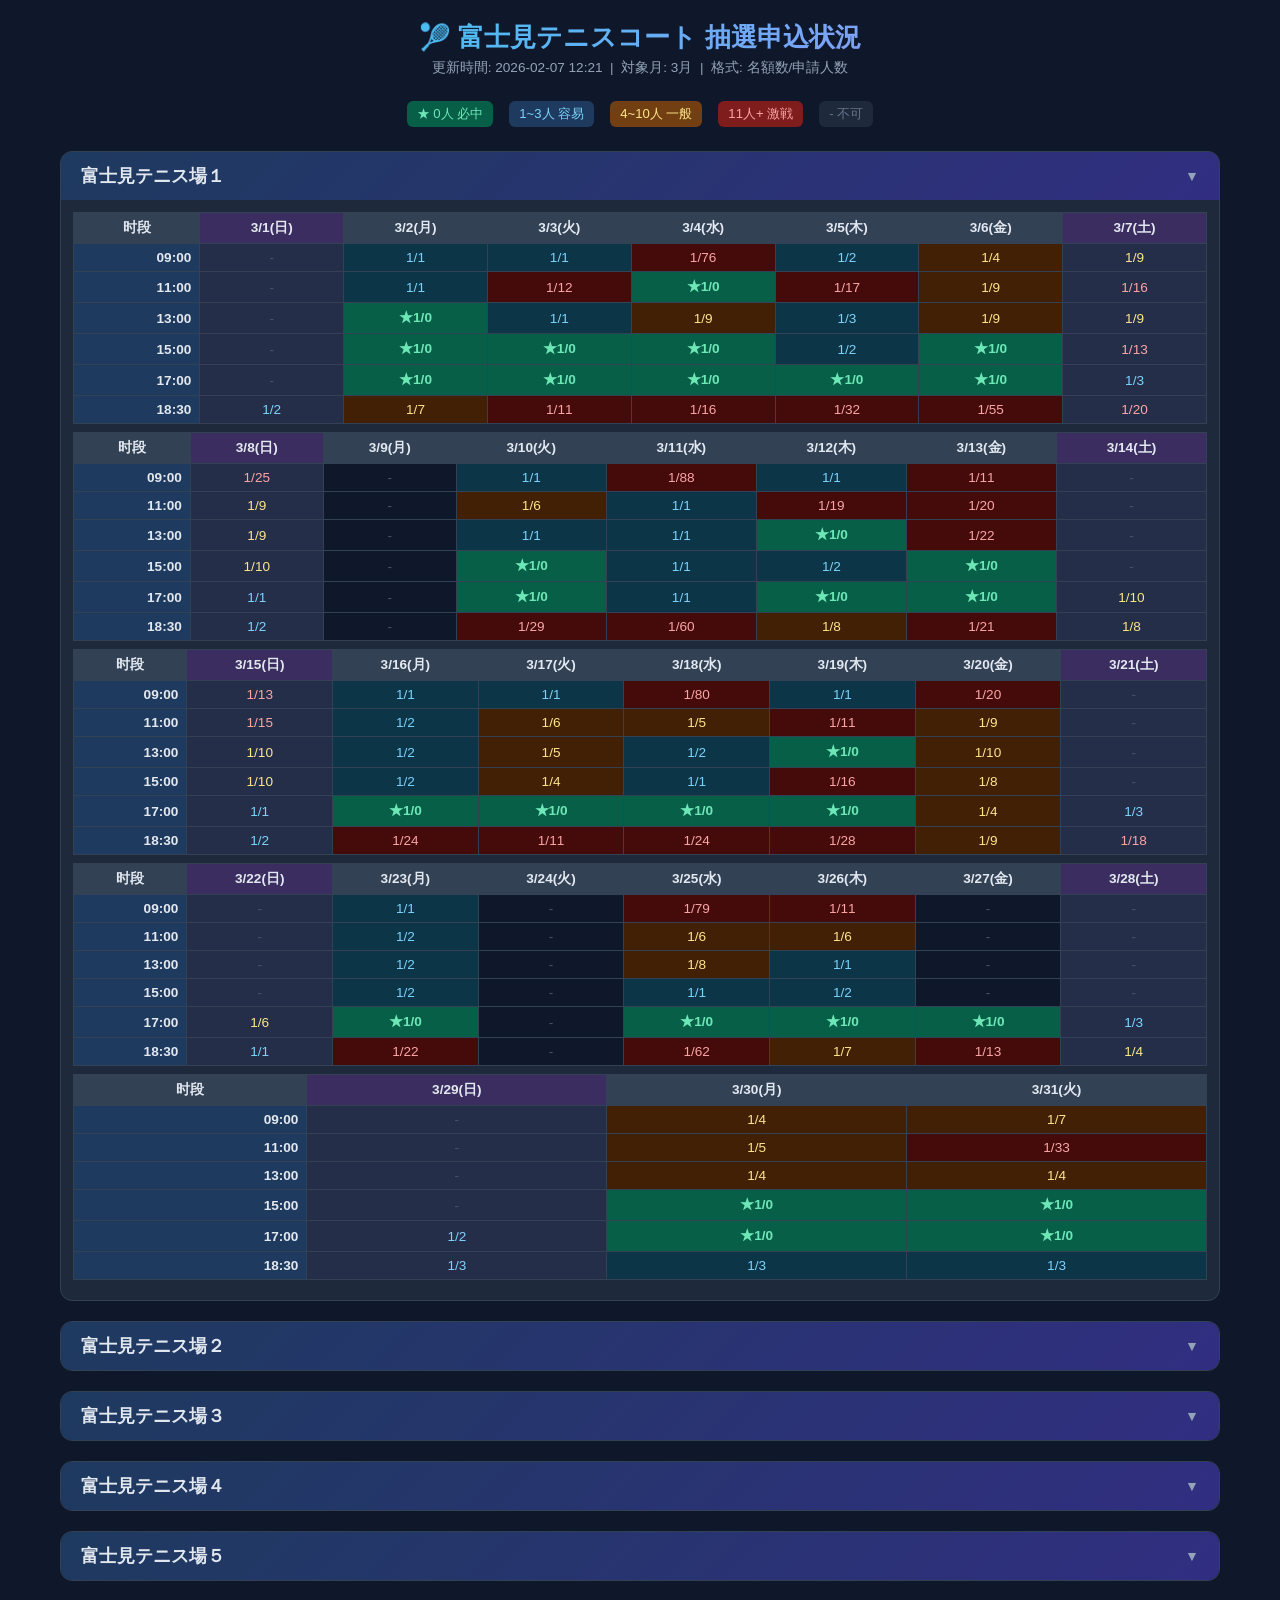
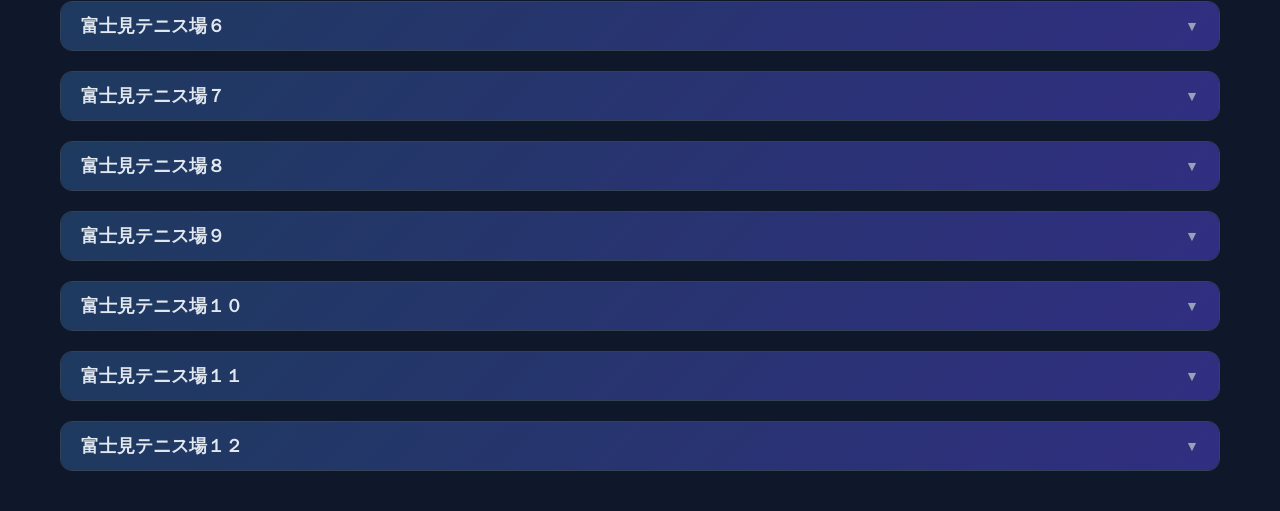
==== docs/index.html @ 672f0df2 "富士見テニスコート 抽選申込状況 - 自動更新ページ - 川崎市ふれあいネットから抽選データを取得 - HTML レポート生成 (docs/index.html) - GitHub Actions で" ====
<!DOCTYPE html>
<html lang="zh-CN">
<head>
<meta charset="UTF-8">
<meta name="viewport" content="width=device-width, initial-scale=1.0">
<title>富士見テニスコート 抽選状況</title>
<style>
  * { margin: 0; padding: 0; box-sizing: border-box; }
  body {
    font-family: -apple-system, BlinkMacSystemFont, "Segoe UI", Roboto, sans-serif;
    background: #0f172a; color: #e2e8f0; padding: 20px;
    max-width: 1200px; margin: 0 auto;
  }
  h1 {
    text-align: center; font-size: 1.6em; margin-bottom: 4px;
    background: linear-gradient(135deg, #22d3ee, #a78bfa);
    -webkit-background-clip: text; -webkit-text-fill-color: transparent;
  }
  .subtitle { text-align: center; color: #94a3b8; font-size: 0.85em; margin-bottom: 24px; }
  .legend {
    display: flex; gap: 16px; justify-content: center; flex-wrap: wrap;
    margin-bottom: 24px; font-size: 0.82em;
  }
  .legend span {
    padding: 4px 10px; border-radius: 6px; display: inline-flex; align-items: center; gap: 4px;
  }
  .legend .hot { background: #065f46; color: #6ee7b7; }
  .legend .easy { background: #1e3a5f; color: #7dd3fc; }
  .legend .medium { background: #713f12; color: #fde68a; }
  .legend .hard { background: #7f1d1d; color: #fca5a5; }
  .legend .unavailable { background: #1e293b; color: #64748b; }

  .facility {
    background: #1e293b; border-radius: 12px; margin-bottom: 20px;
    overflow: hidden; border: 1px solid #334155;
  }
  .facility-header {
    padding: 12px 20px; font-size: 1.1em; font-weight: 600;
    background: linear-gradient(135deg, #1e3a5f, #312e81);
    cursor: pointer; user-select: none;
    display: flex; justify-content: space-between; align-items: center;
  }
  .facility-header:hover { background: linear-gradient(135deg, #1e40af, #4338ca); }
  .facility-header .toggle { font-size: 0.8em; color: #94a3b8; }
  .facility-body { padding: 12px; overflow-x: auto; }
  .facility-body.collapsed { display: none; }

  table {
    width: 100%; border-collapse: collapse; font-size: 0.85em;
    margin-bottom: 8px;
  }
  th, td {
    padding: 6px 8px; text-align: center; white-space: nowrap;
    border: 1px solid #334155;
  }
  th { background: #334155; font-weight: 600; position: sticky; top: 0; }
  th.weekend { background: #3b2d60; }
  td.time { background: #1e3a5f; font-weight: 600; text-align: right; }
  td.hot { background: #065f46; color: #6ee7b7; font-weight: 700; }
  td.easy { background: #0c3547; color: #7dd3fc; }
  td.medium { background: #422006; color: #fde68a; }
  td.hard { background: #450a0a; color: #fca5a5; }
  td.unavailable { background: #0f172a; color: #475569; }
  td.weekend { background-color: rgba(99, 102, 241, 0.08); }

  .week-label {
    font-size: 0.75em; color: #64748b; padding: 8px 0 2px;
    border-bottom: 1px solid #1e293b;
  }

  @media (max-width: 640px) {
    body { padding: 8px; }
    table { font-size: 0.75em; }
    th, td { padding: 4px 3px; }
  }
</style>
</head>
<body>
<h1>&#127934; 富士見テニスコート 抽選申込状況</h1>
<p class="subtitle">更新時間: 2026-02-07 12:21 &nbsp;|&nbsp; 対象月: 3月 &nbsp;|&nbsp; 格式: 名額数/申請人数</p>

<div class="legend">
  <span class="hot">&#9733; 0人 必中</span>
  <span class="easy">1~3人 容易</span>
  <span class="medium">4~10人 一般</span>
  <span class="hard">11人+ 激戦</span>
  <span class="unavailable">- 不可</span>
</div>
<div class="facility">
<div class="facility-header" onclick="this.nextElementSibling.classList.toggle('collapsed')">富士見テニス場１ <span class="toggle">&#9660;</span></div>
<div class="facility-body">
<table>
<tr><th>时段</th><th class="weekend">3/1(日)</th><th>3/2(月)</th><th>3/3(火)</th><th>3/4(水)</th><th>3/5(木)</th><th>3/6(金)</th><th class="weekend">3/7(土)</th></tr>
<tr><td class="time">09:00</td><td class="unavailable weekend">-</td><td class="easy">1/1</td><td class="easy">1/1</td><td class="hard">1/76</td><td class="easy">1/2</td><td class="medium">1/4</td><td class="medium weekend">1/9</td></tr>
<tr><td class="time">11:00</td><td class="unavailable weekend">-</td><td class="easy">1/1</td><td class="hard">1/12</td><td class="hot">&#9733;1/0</td><td class="hard">1/17</td><td class="medium">1/9</td><td class="hard weekend">1/16</td></tr>
<tr><td class="time">13:00</td><td class="unavailable weekend">-</td><td class="hot">&#9733;1/0</td><td class="easy">1/1</td><td class="medium">1/9</td><td class="easy">1/3</td><td class="medium">1/9</td><td class="medium weekend">1/9</td></tr>
<tr><td class="time">15:00</td><td class="unavailable weekend">-</td><td class="hot">&#9733;1/0</td><td class="hot">&#9733;1/0</td><td class="hot">&#9733;1/0</td><td class="easy">1/2</td><td class="hot">&#9733;1/0</td><td class="hard weekend">1/13</td></tr>
<tr><td class="time">17:00</td><td class="unavailable weekend">-</td><td class="hot">&#9733;1/0</td><td class="hot">&#9733;1/0</td><td class="hot">&#9733;1/0</td><td class="hot">&#9733;1/0</td><td class="hot">&#9733;1/0</td><td class="easy weekend">1/3</td></tr>
<tr><td class="time">18:30</td><td class="easy weekend">1/2</td><td class="medium">1/7</td><td class="hard">1/11</td><td class="hard">1/16</td><td class="hard">1/32</td><td class="hard">1/55</td><td class="hard weekend">1/20</td></tr>
</table>
<table>
<tr><th>时段</th><th class="weekend">3/8(日)</th><th>3/9(月)</th><th>3/10(火)</th><th>3/11(水)</th><th>3/12(木)</th><th>3/13(金)</th><th class="weekend">3/14(土)</th></tr>
<tr><td class="time">09:00</td><td class="hard weekend">1/25</td><td class="unavailable">-</td><td class="easy">1/1</td><td class="hard">1/88</td><td class="easy">1/1</td><td class="hard">1/11</td><td class="unavailable weekend">-</td></tr>
<tr><td class="time">11:00</td><td class="medium weekend">1/9</td><td class="unavailable">-</td><td class="medium">1/6</td><td class="easy">1/1</td><td class="hard">1/19</td><td class="hard">1/20</td><td class="unavailable weekend">-</td></tr>
<tr><td class="time">13:00</td><td class="medium weekend">1/9</td><td class="unavailable">-</td><td class="easy">1/1</td><td class="easy">1/1</td><td class="hot">&#9733;1/0</td><td class="hard">1/22</td><td class="unavailable weekend">-</td></tr>
<tr><td class="time">15:00</td><td class="medium weekend">1/10</td><td class="unavailable">-</td><td class="hot">&#9733;1/0</td><td class="easy">1/1</td><td class="easy">1/2</td><td class="hot">&#9733;1/0</td><td class="unavailable weekend">-</td></tr>
<tr><td class="time">17:00</td><td class="easy weekend">1/1</td><td class="unavailable">-</td><td class="hot">&#9733;1/0</td><td class="easy">1/1</td><td class="hot">&#9733;1/0</td><td class="hot">&#9733;1/0</td><td class="medium weekend">1/10</td></tr>
<tr><td class="time">18:30</td><td class="easy weekend">1/2</td><td class="unavailable">-</td><td class="hard">1/29</td><td class="hard">1/60</td><td class="medium">1/8</td><td class="hard">1/21</td><td class="medium weekend">1/8</td></tr>
</table>
<table>
<tr><th>时段</th><th class="weekend">3/15(日)</th><th>3/16(月)</th><th>3/17(火)</th><th>3/18(水)</th><th>3/19(木)</th><th>3/20(金)</th><th class="weekend">3/21(土)</th></tr>
<tr><td class="time">09:00</td><td class="hard weekend">1/13</td><td class="easy">1/1</td><td class="easy">1/1</td><td class="hard">1/80</td><td class="easy">1/1</td><td class="hard">1/20</td><td class="unavailable weekend">-</td></tr>
<tr><td class="time">11:00</td><td class="hard weekend">1/15</td><td class="easy">1/2</td><td class="medium">1/6</td><td class="medium">1/5</td><td class="hard">1/11</td><td class="medium">1/9</td><td class="unavailable weekend">-</td></tr>
<tr><td class="time">13:00</td><td class="medium weekend">1/10</td><td class="easy">1/2</td><td class="medium">1/5</td><td class="easy">1/2</td><td class="hot">&#9733;1/0</td><td class="medium">1/10</td><td class="unavailable weekend">-</td></tr>
<tr><td class="time">15:00</td><td class="medium weekend">1/10</td><td class="easy">1/2</td><td class="medium">1/4</td><td class="easy">1/1</td><td class="hard">1/16</td><td class="medium">1/8</td><td class="unavailable weekend">-</td></tr>
<tr><td class="time">17:00</td><td class="easy weekend">1/1</td><td class="hot">&#9733;1/0</td><td class="hot">&#9733;1/0</td><td class="hot">&#9733;1/0</td><td class="hot">&#9733;1/0</td><td class="medium">1/4</td><td class="easy weekend">1/3</td></tr>
<tr><td class="time">18:30</td><td class="easy weekend">1/2</td><td class="hard">1/24</td><td class="hard">1/11</td><td class="hard">1/24</td><td class="hard">1/28</td><td class="medium">1/9</td><td class="hard weekend">1/18</td></tr>
</table>
<table>
<tr><th>时段</th><th class="weekend">3/22(日)</th><th>3/23(月)</th><th>3/24(火)</th><th>3/25(水)</th><th>3/26(木)</th><th>3/27(金)</th><th class="weekend">3/28(土)</th></tr>
<tr><td class="time">09:00</td><td class="unavailable weekend">-</td><td class="easy">1/1</td><td class="unavailable">-</td><td class="hard">1/79</td><td class="hard">1/11</td><td class="unavailable">-</td><td class="unavailable weekend">-</td></tr>
<tr><td class="time">11:00</td><td class="unavailable weekend">-</td><td class="easy">1/2</td><td class="unavailable">-</td><td class="medium">1/6</td><td class="medium">1/6</td><td class="unavailable">-</td><td class="unavailable weekend">-</td></tr>
<tr><td class="time">13:00</td><td class="unavailable weekend">-</td><td class="easy">1/2</td><td class="unavailable">-</td><td class="medium">1/8</td><td class="easy">1/1</td><td class="unavailable">-</td><td class="unavailable weekend">-</td></tr>
<tr><td class="time">15:00</td><td class="unavailable weekend">-</td><td class="easy">1/2</td><td class="unavailable">-</td><td class="easy">1/1</td><td class="easy">1/2</td><td class="unavailable">-</td><td class="unavailable weekend">-</td></tr>
<tr><td class="time">17:00</td><td class="medium weekend">1/6</td><td class="hot">&#9733;1/0</td><td class="unavailable">-</td><td class="hot">&#9733;1/0</td><td class="hot">&#9733;1/0</td><td class="hot">&#9733;1/0</td><td class="easy weekend">1/3</td></tr>
<tr><td class="time">18:30</td><td class="easy weekend">1/1</td><td class="hard">1/22</td><td class="unavailable">-</td><td class="hard">1/62</td><td class="medium">1/7</td><td class="hard">1/13</td><td class="medium weekend">1/4</td></tr>
</table>
<table>
<tr><th>时段</th><th class="weekend">3/29(日)</th><th>3/30(月)</th><th>3/31(火)</th></tr>
<tr><td class="time">09:00</td><td class="unavailable weekend">-</td><td class="medium">1/4</td><td class="medium">1/7</td></tr>
<tr><td class="time">11:00</td><td class="unavailable weekend">-</td><td class="medium">1/5</td><td class="hard">1/33</td></tr>
<tr><td class="time">13:00</td><td class="unavailable weekend">-</td><td class="medium">1/4</td><td class="medium">1/4</td></tr>
<tr><td class="time">15:00</td><td class="unavailable weekend">-</td><td class="hot">&#9733;1/0</td><td class="hot">&#9733;1/0</td></tr>
<tr><td class="time">17:00</td><td class="easy weekend">1/2</td><td class="hot">&#9733;1/0</td><td class="hot">&#9733;1/0</td></tr>
<tr><td class="time">18:30</td><td class="easy weekend">1/3</td><td class="easy">1/3</td><td class="easy">1/3</td></tr>
</table>
</div></div>
<div class="facility">
<div class="facility-header" onclick="this.nextElementSibling.classList.toggle('collapsed')">富士見テニス場２ <span class="toggle">&#9660;</span></div>
<div class="facility-body">
<table>
<tr><th>时段</th><th class="weekend">3/1(日)</th><th>3/2(月)</th><th>3/3(火)</th><th>3/4(水)</th><th>3/5(木)</th><th>3/6(金)</th><th class="weekend">3/7(土)</th></tr>
<tr><td class="time">09:00</td><td class="unavailable weekend">-</td><td class="medium">1/5</td><td class="medium">1/10</td><td class="medium">1/5</td><td class="medium">1/4</td><td class="easy">1/3</td><td class="medium weekend">1/6</td></tr>
<tr><td class="time">11:00</td><td class="unavailable weekend">-</td><td class="hot">&#9733;1/0</td><td class="easy">1/1</td><td class="hot">&#9733;1/0</td><td class="medium">1/7</td><td class="medium">1/7</td><td class="hard weekend">1/18</td></tr>
<tr><td class="time">13:00</td><td class="unavailable weekend">-</td><td class="hot">&#9733;1/0</td><td class="easy">1/1</td><td class="hot">&#9733;1/0</td><td class="easy">1/1</td><td class="hard">1/13</td><td class="medium weekend">1/9</td></tr>
<tr><td class="time">15:00</td><td class="unavailable weekend">-</td><td class="hot">&#9733;1/0</td><td class="hot">&#9733;1/0</td><td class="hot">&#9733;1/0</td><td class="easy">1/1</td><td class="hot">&#9733;1/0</td><td class="medium weekend">1/9</td></tr>
<tr><td class="time">17:00</td><td class="unavailable weekend">-</td><td class="hot">&#9733;1/0</td><td class="hot">&#9733;1/0</td><td class="hot">&#9733;1/0</td><td class="hot">&#9733;1/0</td><td class="hot">&#9733;1/0</td><td class="easy weekend">1/2</td></tr>
<tr><td class="time">18:30</td><td class="easy weekend">1/3</td><td class="medium">1/4</td><td class="medium">1/6</td><td class="hard">1/12</td><td class="medium">1/5</td><td class="hard">1/24</td><td class="easy weekend">1/2</td></tr>
</table>
<table>
<tr><th>时段</th><th class="weekend">3/8(日)</th><th>3/9(月)</th><th>3/10(火)</th><th>3/11(水)</th><th>3/12(木)</th><th>3/13(金)</th><th class="weekend">3/14(土)</th></tr>
<tr><td class="time">09:00</td><td class="hard weekend">1/19</td><td class="unavailable">-</td><td class="medium">1/10</td><td class="medium">1/5</td><td class="medium">1/5</td><td class="medium">1/10</td><td class="unavailable weekend">-</td></tr>
<tr><td class="time">11:00</td><td class="hard weekend">1/18</td><td class="unavailable">-</td><td class="easy">1/1</td><td class="easy">1/2</td><td class="medium">1/6</td><td class="medium">1/10</td><td class="unavailable weekend">-</td></tr>
<tr><td class="time">13:00</td><td class="medium weekend">1/6</td><td class="unavailable">-</td><td class="easy">1/1</td><td class="hot">&#9733;1/0</td><td class="hot">&#9733;1/0</td><td class="hard">1/21</td><td class="unavailable weekend">-</td></tr>
<tr><td class="time">15:00</td><td class="medium weekend">1/6</td><td class="unavailable">-</td><td class="hot">&#9733;1/0</td><td class="hot">&#9733;1/0</td><td class="hot">&#9733;1/0</td><td class="hot">&#9733;1/0</td><td class="unavailable weekend">-</td></tr>
<tr><td class="time">17:00</td><td class="easy weekend">1/1</td><td class="unavailable">-</td><td class="hot">&#9733;1/0</td><td class="hot">&#9733;1/0</td><td class="hot">&#9733;1/0</td><td class="hot">&#9733;1/0</td><td class="medium weekend">1/8</td></tr>
<tr><td class="time">18:30</td><td class="easy weekend">1/2</td><td class="unavailable">-</td><td class="hard">1/19</td><td class="hard">1/11</td><td class="medium">1/8</td><td class="hard">1/29</td><td class="medium weekend">1/10</td></tr>
</table>
<table>
<tr><th>时段</th><th class="weekend">3/15(日)</th><th>3/16(月)</th><th>3/17(火)</th><th>3/18(水)</th><th>3/19(木)</th><th>3/20(金)</th><th class="weekend">3/21(土)</th></tr>
<tr><td class="time">09:00</td><td class="hard weekend">1/13</td><td class="medium">1/5</td><td class="medium">1/9</td><td class="medium">1/5</td><td class="medium">1/6</td><td class="hard">1/18</td><td class="unavailable weekend">-</td></tr>
<tr><td class="time">11:00</td><td class="hard weekend">1/20</td><td class="easy">1/2</td><td class="medium">1/4</td><td class="hot">&#9733;1/0</td><td class="medium">1/6</td><td class="medium">1/7</td><td class="unavailable weekend">-</td></tr>
<tr><td class="time">13:00</td><td class="hard weekend">1/20</td><td class="easy">1/2</td><td class="easy">1/2</td><td class="hot">&#9733;1/0</td><td class="hot">&#9733;1/0</td><td class="medium">1/8</td><td class="unavailable weekend">-</td></tr>
<tr><td class="time">15:00</td><td class="medium weekend">1/6</td><td class="easy">1/2</td><td class="hot">&#9733;1/0</td><td class="easy">1/1</td><td class="hot">&#9733;1/0</td><td class="medium">1/7</td><td class="unavailable weekend">-</td></tr>
<tr><td class="time">17:00</td><td class="easy weekend">1/1</td><td class="hot">&#9733;1/0</td><td class="hot">&#9733;1/0</td><td class="hot">&#9733;1/0</td><td class="hot">&#9733;1/0</td><td class="easy">1/1</td><td class="easy weekend">1/2</td></tr>
<tr><td class="time">18:30</td><td class="medium weekend">1/4</td><td class="medium">1/4</td><td class="medium">1/4</td><td class="hard">1/11</td><td class="hard">1/18</td><td class="easy">1/1</td><td class="medium weekend">1/5</td></tr>
</table>
<table>
<tr><th>时段</th><th class="weekend">3/22(日)</th><th>3/23(月)</th><th>3/24(火)</th><th>3/25(水)</th><th>3/26(木)</th><th>3/27(金)</th><th class="weekend">3/28(土)</th></tr>
<tr><td class="time">09:00</td><td class="unavailable weekend">-</td><td class="easy">1/1</td><td class="unavailable">-</td><td class="medium">1/5</td><td class="hard">1/13</td><td class="unavailable">-</td><td class="unavailable weekend">-</td></tr>
<tr><td class="time">11:00</td><td class="unavailable weekend">-</td><td class="easy">1/2</td><td class="unavailable">-</td><td class="easy">1/1</td><td class="medium">1/10</td><td class="unavailable">-</td><td class="unavailable weekend">-</td></tr>
<tr><td class="time">13:00</td><td class="unavailable weekend">-</td><td class="easy">1/2</td><td class="unavailable">-</td><td class="hot">&#9733;1/0</td><td class="easy">1/1</td><td class="unavailable">-</td><td class="unavailable weekend">-</td></tr>
<tr><td class="time">15:00</td><td class="unavailable weekend">-</td><td class="easy">1/2</td><td class="unavailable">-</td><td class="hot">&#9733;1/0</td><td class="hot">&#9733;1/0</td><td class="unavailable">-</td><td class="unavailable weekend">-</td></tr>
<tr><td class="time">17:00</td><td class="hot weekend">&#9733;1/0</td><td class="hot">&#9733;1/0</td><td class="unavailable">-</td><td class="hot">&#9733;1/0</td><td class="hot">&#9733;1/0</td><td class="hot">&#9733;1/0</td><td class="easy weekend">1/3</td></tr>
<tr><td class="time">18:30</td><td class="easy weekend">1/1</td><td class="medium">1/4</td><td class="unavailable">-</td><td class="hard">1/15</td><td class="medium">1/8</td><td class="medium">1/9</td><td class="medium weekend">1/5</td></tr>
</table>
<table>
<tr><th>时段</th><th class="weekend">3/29(日)</th><th>3/30(月)</th><th>3/31(火)</th></tr>
<tr><td class="time">09:00</td><td class="unavailable weekend">-</td><td class="medium">1/5</td><td class="medium">1/10</td></tr>
<tr><td class="time">11:00</td><td class="unavailable weekend">-</td><td class="easy">1/2</td><td class="hot">&#9733;1/0</td></tr>
<tr><td class="time">13:00</td><td class="unavailable weekend">-</td><td class="easy">1/2</td><td class="easy">1/3</td></tr>
<tr><td class="time">15:00</td><td class="unavailable weekend">-</td><td class="hot">&#9733;1/0</td><td class="hot">&#9733;1/0</td></tr>
<tr><td class="time">17:00</td><td class="easy weekend">1/1</td><td class="hot">&#9733;1/0</td><td class="hot">&#9733;1/0</td></tr>
<tr><td class="time">18:30</td><td class="easy weekend">1/2</td><td class="medium">1/4</td><td class="easy">1/2</td></tr>
</table>
</div></div>
<div class="facility">
<div class="facility-header" onclick="this.nextElementSibling.classList.toggle('collapsed')">富士見テニス場３ <span class="toggle">&#9660;</span></div>
<div class="facility-body">
<table>
<tr><th>时段</th><th class="weekend">3/1(日)</th><th>3/2(月)</th><th>3/3(火)</th><th>3/4(水)</th><th>3/5(木)</th><th>3/6(金)</th><th class="weekend">3/7(土)</th></tr>
<tr><td class="time">09:00</td><td class="unavailable weekend">-</td><td class="medium">1/4</td><td class="medium">1/5</td><td class="medium">1/4</td><td class="hard">1/15</td><td class="medium">1/5</td><td class="hard weekend">1/36</td></tr>
<tr><td class="time">11:00</td><td class="unavailable weekend">-</td><td class="hot">&#9733;1/0</td><td class="hot">&#9733;1/0</td><td class="easy">1/1</td><td class="hard">1/16</td><td class="easy">1/1</td><td class="hard weekend">1/11</td></tr>
<tr><td class="time">13:00</td><td class="unavailable weekend">-</td><td class="hot">&#9733;1/0</td><td class="hot">&#9733;1/0</td><td class="hot">&#9733;1/0</td><td class="easy">1/3</td><td class="medium">1/5</td><td class="hard weekend">1/13</td></tr>
<tr><td class="time">15:00</td><td class="unavailable weekend">-</td><td class="hot">&#9733;1/0</td><td class="hot">&#9733;1/0</td><td class="hot">&#9733;1/0</td><td class="hot">&#9733;1/0</td><td class="hot">&#9733;1/0</td><td class="hard weekend">1/12</td></tr>
<tr><td class="time">17:00</td><td class="unavailable weekend">-</td><td class="hot">&#9733;1/0</td><td class="hot">&#9733;1/0</td><td class="hot">&#9733;1/0</td><td class="hot">&#9733;1/0</td><td class="hot">&#9733;1/0</td><td class="easy weekend">1/3</td></tr>
<tr><td class="time">18:30</td><td class="easy weekend">1/1</td><td class="hard">1/19</td><td class="hard">1/21</td><td class="hard">1/14</td><td class="hard">1/15</td><td class="easy">1/2</td><td class="easy weekend">1/2</td></tr>
</table>
<table>
<tr><th>时段</th><th class="weekend">3/8(日)</th><th>3/9(月)</th><th>3/10(火)</th><th>3/11(水)</th><th>3/12(木)</th><th>3/13(金)</th><th class="weekend">3/14(土)</th></tr>
<tr><td class="time">09:00</td><td class="medium weekend">1/8</td><td class="unavailable">-</td><td class="easy">1/1</td><td class="medium">1/4</td><td class="hard">1/15</td><td class="medium">1/5</td><td class="unavailable weekend">-</td></tr>
<tr><td class="time">11:00</td><td class="medium weekend">1/8</td><td class="unavailable">-</td><td class="easy">1/1</td><td class="easy">1/1</td><td class="medium">1/4</td><td class="medium">1/4</td><td class="unavailable weekend">-</td></tr>
<tr><td class="time">13:00</td><td class="hard weekend">1/16</td><td class="unavailable">-</td><td class="easy">1/1</td><td class="hot">&#9733;1/0</td><td class="hot">&#9733;1/0</td><td class="medium">1/4</td><td class="unavailable weekend">-</td></tr>
<tr><td class="time">15:00</td><td class="hard weekend">1/14</td><td class="unavailable">-</td><td class="hot">&#9733;1/0</td><td class="hot">&#9733;1/0</td><td class="hot">&#9733;1/0</td><td class="hot">&#9733;1/0</td><td class="unavailable weekend">-</td></tr>
<tr><td class="time">17:00</td><td class="easy weekend">1/1</td><td class="unavailable">-</td><td class="hot">&#9733;1/0</td><td class="hot">&#9733;1/0</td><td class="hot">&#9733;1/0</td><td class="hot">&#9733;1/0</td><td class="hard weekend">1/16</td></tr>
<tr><td class="time">18:30</td><td class="easy weekend">1/3</td><td class="unavailable">-</td><td class="hard">1/18</td><td class="hard">1/38</td><td class="hard">1/15</td><td class="hard">1/22</td><td class="medium weekend">1/6</td></tr>
</table>
<table>
<tr><th>时段</th><th class="weekend">3/15(日)</th><th>3/16(月)</th><th>3/17(火)</th><th>3/18(水)</th><th>3/19(木)</th><th>3/20(金)</th><th class="weekend">3/21(土)</th></tr>
<tr><td class="time">09:00</td><td class="hard weekend">1/15</td><td class="medium">1/4</td><td class="easy">1/1</td><td class="medium">1/4</td><td class="hard">1/20</td><td class="hard">1/22</td><td class="unavailable weekend">-</td></tr>
<tr><td class="time">11:00</td><td class="hard weekend">1/11</td><td class="easy">1/2</td><td class="hot">&#9733;1/0</td><td class="hot">&#9733;1/0</td><td class="hard">1/15</td><td class="medium">1/9</td><td class="unavailable weekend">-</td></tr>
<tr><td class="time">13:00</td><td class="hard weekend">1/14</td><td class="easy">1/2</td><td class="easy">1/1</td><td class="hot">&#9733;1/0</td><td class="easy">1/2</td><td class="hard">1/11</td><td class="unavailable weekend">-</td></tr>
<tr><td class="time">15:00</td><td class="medium weekend">1/9</td><td class="easy">1/2</td><td class="hot">&#9733;1/0</td><td class="hot">&#9733;1/0</td><td class="easy">1/2</td><td class="medium">1/5</td><td class="unavailable weekend">-</td></tr>
<tr><td class="time">17:00</td><td class="easy weekend">1/1</td><td class="hot">&#9733;1/0</td><td class="hot">&#9733;1/0</td><td class="hot">&#9733;1/0</td><td class="hot">&#9733;1/0</td><td class="easy">1/1</td><td class="medium weekend">1/5</td></tr>
<tr><td class="time">18:30</td><td class="easy weekend">1/2</td><td class="medium">1/5</td><td class="hard">1/19</td><td class="hard">1/30</td><td class="hard">1/16</td><td class="medium">1/4</td><td class="medium weekend">1/6</td></tr>
</table>
<table>
<tr><th>时段</th><th class="weekend">3/22(日)</th><th>3/23(月)</th><th>3/24(火)</th><th>3/25(水)</th><th>3/26(木)</th><th>3/27(金)</th><th class="weekend">3/28(土)</th></tr>
<tr><td class="time">09:00</td><td class="unavailable weekend">-</td><td class="medium">1/5</td><td class="unavailable">-</td><td class="medium">1/4</td><td class="hard">1/31</td><td class="unavailable">-</td><td class="unavailable weekend">-</td></tr>
<tr><td class="time">11:00</td><td class="unavailable weekend">-</td><td class="hot">&#9733;1/0</td><td class="unavailable">-</td><td class="hard">1/16</td><td class="hard">1/25</td><td class="unavailable">-</td><td class="unavailable weekend">-</td></tr>
<tr><td class="time">13:00</td><td class="unavailable weekend">-</td><td class="hot">&#9733;1/0</td><td class="unavailable">-</td><td class="hot">&#9733;1/0</td><td class="easy">1/1</td><td class="unavailable">-</td><td class="unavailable weekend">-</td></tr>
<tr><td class="time">15:00</td><td class="unavailable weekend">-</td><td class="hot">&#9733;1/0</td><td class="unavailable">-</td><td class="hot">&#9733;1/0</td><td class="hot">&#9733;1/0</td><td class="unavailable">-</td><td class="unavailable weekend">-</td></tr>
<tr><td class="time">17:00</td><td class="easy weekend">1/1</td><td class="hot">&#9733;1/0</td><td class="unavailable">-</td><td class="hot">&#9733;1/0</td><td class="hot">&#9733;1/0</td><td class="hot">&#9733;1/0</td><td class="easy weekend">1/3</td></tr>
<tr><td class="time">18:30</td><td class="easy weekend">1/2</td><td class="easy">1/1</td><td class="unavailable">-</td><td class="medium">1/10</td><td class="hard">1/13</td><td class="easy">1/3</td><td class="easy weekend">1/2</td></tr>
</table>
<table>
<tr><th>时段</th><th class="weekend">3/29(日)</th><th>3/30(月)</th><th>3/31(火)</th></tr>
<tr><td class="time">09:00</td><td class="unavailable weekend">-</td><td class="medium">1/4</td><td class="easy">1/1</td></tr>
<tr><td class="time">11:00</td><td class="unavailable weekend">-</td><td class="easy">1/2</td><td class="easy">1/1</td></tr>
<tr><td class="time">13:00</td><td class="unavailable weekend">-</td><td class="easy">1/2</td><td class="easy">1/1</td></tr>
<tr><td class="time">15:00</td><td class="unavailable weekend">-</td><td class="hot">&#9733;1/0</td><td class="hot">&#9733;1/0</td></tr>
<tr><td class="time">17:00</td><td class="easy weekend">1/1</td><td class="hot">&#9733;1/0</td><td class="hot">&#9733;1/0</td></tr>
<tr><td class="time">18:30</td><td class="medium weekend">1/4</td><td class="easy">1/3</td><td class="hard">1/15</td></tr>
</table>
</div></div>
<div class="facility">
<div class="facility-header" onclick="this.nextElementSibling.classList.toggle('collapsed')">富士見テニス場４ <span class="toggle">&#9660;</span></div>
<div class="facility-body">
<table>
<tr><th>时段</th><th class="weekend">3/1(日)</th><th>3/2(月)</th><th>3/3(火)</th><th>3/4(水)</th><th>3/5(木)</th><th>3/6(金)</th><th class="weekend">3/7(土)</th></tr>
<tr><td class="time">09:00</td><td class="unavailable weekend">-</td><td class="medium">1/5</td><td class="medium">1/7</td><td class="easy">1/1</td><td class="hard">1/27</td><td class="medium">1/10</td><td class="hard weekend">1/12</td></tr>
<tr><td class="time">11:00</td><td class="unavailable weekend">-</td><td class="hot">&#9733;1/0</td><td class="easy">1/1</td><td class="hot">&#9733;1/0</td><td class="hard">1/16</td><td class="easy">1/3</td><td class="hard weekend">1/20</td></tr>
<tr><td class="time">13:00</td><td class="unavailable weekend">-</td><td class="hot">&#9733;1/0</td><td class="easy">1/1</td><td class="hot">&#9733;1/0</td><td class="easy">1/1</td><td class="easy">1/2</td><td class="hard weekend">1/14</td></tr>
<tr><td class="time">15:00</td><td class="unavailable weekend">-</td><td class="hot">&#9733;1/0</td><td class="hot">&#9733;1/0</td><td class="hot">&#9733;1/0</td><td class="hot">&#9733;1/0</td><td class="hot">&#9733;1/0</td><td class="hard weekend">1/18</td></tr>
<tr><td class="time">17:00</td><td class="unavailable weekend">-</td><td class="hot">&#9733;1/0</td><td class="hot">&#9733;1/0</td><td class="hot">&#9733;1/0</td><td class="hot">&#9733;1/0</td><td class="hot">&#9733;1/0</td><td class="easy weekend">1/2</td></tr>
<tr><td class="time">18:30</td><td class="easy weekend">1/1</td><td class="easy">1/1</td><td class="hard">1/22</td><td class="hard">1/13</td><td class="medium">1/6</td><td class="hard">1/11</td><td class="medium weekend">1/7</td></tr>
</table>
<table>
<tr><th>时段</th><th class="weekend">3/8(日)</th><th>3/9(月)</th><th>3/10(火)</th><th>3/11(水)</th><th>3/12(木)</th><th>3/13(金)</th><th class="weekend">3/14(土)</th></tr>
<tr><td class="time">09:00</td><td class="medium weekend">1/8</td><td class="unavailable">-</td><td class="medium">1/7</td><td class="hard">1/18</td><td class="hard">1/27</td><td class="medium">1/10</td><td class="unavailable weekend">-</td></tr>
<tr><td class="time">11:00</td><td class="medium weekend">1/7</td><td class="unavailable">-</td><td class="easy">1/3</td><td class="easy">1/2</td><td class="medium">1/5</td><td class="easy">1/1</td><td class="unavailable weekend">-</td></tr>
<tr><td class="time">13:00</td><td class="medium weekend">1/9</td><td class="unavailable">-</td><td class="easy">1/3</td><td class="hot">&#9733;1/0</td><td class="hot">&#9733;1/0</td><td class="easy">1/1</td><td class="unavailable weekend">-</td></tr>
<tr><td class="time">15:00</td><td class="medium weekend">1/10</td><td class="unavailable">-</td><td class="hot">&#9733;1/0</td><td class="hot">&#9733;1/0</td><td class="hot">&#9733;1/0</td><td class="hot">&#9733;1/0</td><td class="unavailable weekend">-</td></tr>
<tr><td class="time">17:00</td><td class="easy weekend">1/1</td><td class="unavailable">-</td><td class="hot">&#9733;1/0</td><td class="hot">&#9733;1/0</td><td class="hot">&#9733;1/0</td><td class="hot">&#9733;1/0</td><td class="easy weekend">1/3</td></tr>
<tr><td class="time">18:30</td><td class="easy weekend">1/1</td><td class="unavailable">-</td><td class="medium">1/6</td><td class="hard">1/22</td><td class="medium">1/7</td><td class="hard">1/39</td><td class="medium weekend">1/9</td></tr>
</table>
<table>
<tr><th>时段</th><th class="weekend">3/15(日)</th><th>3/16(月)</th><th>3/17(火)</th><th>3/18(水)</th><th>3/19(木)</th><th>3/20(金)</th><th class="weekend">3/21(土)</th></tr>
<tr><td class="time">09:00</td><td class="hard weekend">1/12</td><td class="hot">&#9733;1/0</td><td class="hard">1/12</td><td class="easy">1/1</td><td class="hard">1/28</td><td class="medium">1/10</td><td class="unavailable weekend">-</td></tr>
<tr><td class="time">11:00</td><td class="hard weekend">1/12</td><td class="easy">1/2</td><td class="easy">1/2</td><td class="hot">&#9733;1/0</td><td class="hard">1/15</td><td class="medium">1/7</td><td class="unavailable weekend">-</td></tr>
<tr><td class="time">13:00</td><td class="hard weekend">1/13</td><td class="easy">1/2</td><td class="easy">1/2</td><td class="hot">&#9733;1/0</td><td class="easy">1/2</td><td class="hard">1/14</td><td class="unavailable weekend">-</td></tr>
<tr><td class="time">15:00</td><td class="hard weekend">1/12</td><td class="easy">1/2</td><td class="hot">&#9733;1/0</td><td class="hot">&#9733;1/0</td><td class="easy">1/2</td><td class="hard">1/13</td><td class="unavailable weekend">-</td></tr>
<tr><td class="time">17:00</td><td class="medium weekend">1/5</td><td class="hot">&#9733;1/0</td><td class="hot">&#9733;1/0</td><td class="hot">&#9733;1/0</td><td class="hot">&#9733;1/0</td><td class="easy">1/1</td><td class="easy weekend">1/3</td></tr>
<tr><td class="time">18:30</td><td class="medium weekend">1/5</td><td class="medium">1/7</td><td class="hard">1/12</td><td class="hard">1/22</td><td class="hard">1/15</td><td class="easy">1/2</td><td class="hard weekend">1/11</td></tr>
</table>
<table>
<tr><th>时段</th><th class="weekend">3/22(日)</th><th>3/23(月)</th><th>3/24(火)</th><th>3/25(水)</th><th>3/26(木)</th><th>3/27(金)</th><th class="weekend">3/28(土)</th></tr>
<tr><td class="time">09:00</td><td class="unavailable weekend">-</td><td class="medium">1/5</td><td class="unavailable">-</td><td class="medium">1/10</td><td class="hard">1/30</td><td class="unavailable">-</td><td class="unavailable weekend">-</td></tr>
<tr><td class="time">11:00</td><td class="unavailable weekend">-</td><td class="hot">&#9733;1/0</td><td class="unavailable">-</td><td class="medium">1/7</td><td class="hard">1/13</td><td class="unavailable">-</td><td class="unavailable weekend">-</td></tr>
<tr><td class="time">13:00</td><td class="unavailable weekend">-</td><td class="hot">&#9733;1/0</td><td class="unavailable">-</td><td class="medium">1/7</td><td class="easy">1/2</td><td class="unavailable">-</td><td class="unavailable weekend">-</td></tr>
<tr><td class="time">15:00</td><td class="unavailable weekend">-</td><td class="hot">&#9733;1/0</td><td class="unavailable">-</td><td class="easy">1/1</td><td class="easy">1/1</td><td class="unavailable">-</td><td class="unavailable weekend">-</td></tr>
<tr><td class="time">17:00</td><td class="easy weekend">1/2</td><td class="hot">&#9733;1/0</td><td class="unavailable">-</td><td class="hot">&#9733;1/0</td><td class="hot">&#9733;1/0</td><td class="hot">&#9733;1/0</td><td class="hard weekend">1/18</td></tr>
<tr><td class="time">18:30</td><td class="easy weekend">1/1</td><td class="easy">1/1</td><td class="unavailable">-</td><td class="hard">1/16</td><td class="hard">1/18</td><td class="hard">1/14</td><td class="hard weekend">1/12</td></tr>
</table>
<table>
<tr><th>时段</th><th class="weekend">3/29(日)</th><th>3/30(月)</th><th>3/31(火)</th></tr>
<tr><td class="time">09:00</td><td class="unavailable weekend">-</td><td class="hot">&#9733;1/0</td><td class="hard">1/13</td></tr>
<tr><td class="time">11:00</td><td class="unavailable weekend">-</td><td class="hard">1/11</td><td class="easy">1/3</td></tr>
<tr><td class="time">13:00</td><td class="unavailable weekend">-</td><td class="easy">1/1</td><td class="easy">1/2</td></tr>
<tr><td class="time">15:00</td><td class="unavailable weekend">-</td><td class="hot">&#9733;1/0</td><td class="hot">&#9733;1/0</td></tr>
<tr><td class="time">17:00</td><td class="medium weekend">1/8</td><td class="hot">&#9733;1/0</td><td class="hot">&#9733;1/0</td></tr>
<tr><td class="time">18:30</td><td class="medium weekend">1/5</td><td class="easy">1/1</td><td class="hard">1/22</td></tr>
</table>
</div></div>
<div class="facility">
<div class="facility-header" onclick="this.nextElementSibling.classList.toggle('collapsed')">富士見テニス場５ <span class="toggle">&#9660;</span></div>
<div class="facility-body">
<table>
<tr><th>时段</th><th class="weekend">3/1(日)</th><th>3/2(月)</th><th>3/3(火)</th><th>3/4(水)</th><th>3/5(木)</th><th>3/6(金)</th><th class="weekend">3/7(土)</th></tr>
<tr><td class="time">09:00</td><td class="unavailable weekend">-</td><td class="hard">1/52</td><td class="easy">1/2</td><td class="hard">1/12</td><td class="easy">1/2</td><td class="hard">1/27</td><td class="medium weekend">1/6</td></tr>
<tr><td class="time">11:00</td><td class="unavailable weekend">-</td><td class="medium">1/6</td><td class="medium">1/4</td><td class="medium">1/5</td><td class="hard">1/12</td><td class="medium">1/6</td><td class="hard weekend">1/17</td></tr>
<tr><td class="time">13:00</td><td class="unavailable weekend">-</td><td class="hot">&#9733;1/0</td><td class="medium">1/6</td><td class="hot">&#9733;1/0</td><td class="easy">1/3</td><td class="medium">1/6</td><td class="hard weekend">1/31</td></tr>
<tr><td class="time">15:00</td><td class="unavailable weekend">-</td><td class="hot">&#9733;1/0</td><td class="hot">&#9733;1/0</td><td class="hot">&#9733;1/0</td><td class="hot">&#9733;1/0</td><td class="hot">&#9733;1/0</td><td class="hard weekend">1/40</td></tr>
<tr><td class="time">17:00</td><td class="unavailable weekend">-</td><td class="hot">&#9733;1/0</td><td class="hot">&#9733;1/0</td><td class="hot">&#9733;1/0</td><td class="hot">&#9733;1/0</td><td class="hot">&#9733;1/0</td><td class="easy weekend">1/2</td></tr>
<tr><td class="time">18:30</td><td class="easy weekend">1/1</td><td class="easy">1/1</td><td class="hard">1/18</td><td class="medium">1/7</td><td class="hard">1/18</td><td class="hard">1/13</td><td class="hard weekend">1/40</td></tr>
</table>
<table>
<tr><th>时段</th><th class="weekend">3/8(日)</th><th>3/9(月)</th><th>3/10(火)</th><th>3/11(水)</th><th>3/12(木)</th><th>3/13(金)</th><th class="weekend">3/14(土)</th></tr>
<tr><td class="time">09:00</td><td class="hard weekend">1/15</td><td class="unavailable">-</td><td class="easy">1/2</td><td class="hard">1/14</td><td class="hard">1/28</td><td class="hard">1/27</td><td class="unavailable weekend">-</td></tr>
<tr><td class="time">11:00</td><td class="hard weekend">1/19</td><td class="unavailable">-</td><td class="medium">1/5</td><td class="medium">1/5</td><td class="hard">1/11</td><td class="easy">1/1</td><td class="unavailable weekend">-</td></tr>
<tr><td class="time">13:00</td><td class="medium weekend">1/5</td><td class="unavailable">-</td><td class="medium">1/5</td><td class="easy">1/2</td><td class="easy">1/1</td><td class="easy">1/3</td><td class="unavailable weekend">-</td></tr>
<tr><td class="time">15:00</td><td class="medium weekend">1/7</td><td class="unavailable">-</td><td class="hot">&#9733;1/0</td><td class="hot">&#9733;1/0</td><td class="hot">&#9733;1/0</td><td class="easy">1/1</td><td class="unavailable weekend">-</td></tr>
<tr><td class="time">17:00</td><td class="easy weekend">1/1</td><td class="unavailable">-</td><td class="hot">&#9733;1/0</td><td class="hot">&#9733;1/0</td><td class="hot">&#9733;1/0</td><td class="hot">&#9733;1/0</td><td class="medium weekend">1/7</td></tr>
<tr><td class="time">18:30</td><td class="easy weekend">1/1</td><td class="unavailable">-</td><td class="easy">1/1</td><td class="hard">1/19</td><td class="easy">1/3</td><td class="hard">1/15</td><td class="medium weekend">1/8</td></tr>
</table>
<table>
<tr><th>时段</th><th class="weekend">3/15(日)</th><th>3/16(月)</th><th>3/17(火)</th><th>3/18(水)</th><th>3/19(木)</th><th>3/20(金)</th><th class="weekend">3/21(土)</th></tr>
<tr><td class="time">09:00</td><td class="hard weekend">1/30</td><td class="hard">1/48</td><td class="easy">1/2</td><td class="hard">1/12</td><td class="medium">1/5</td><td class="medium">1/8</td><td class="unavailable weekend">-</td></tr>
<tr><td class="time">11:00</td><td class="hard weekend">1/13</td><td class="medium">1/5</td><td class="easy">1/2</td><td class="easy">1/3</td><td class="medium">1/6</td><td class="medium">1/7</td><td class="unavailable weekend">-</td></tr>
<tr><td class="time">13:00</td><td class="hard weekend">1/12</td><td class="easy">1/2</td><td class="medium">1/4</td><td class="easy">1/3</td><td class="easy">1/1</td><td class="hard">1/16</td><td class="unavailable weekend">-</td></tr>
<tr><td class="time">15:00</td><td class="medium weekend">1/6</td><td class="easy">1/2</td><td class="hot">&#9733;1/0</td><td class="hot">&#9733;1/0</td><td class="hot">&#9733;1/0</td><td class="medium">1/7</td><td class="unavailable weekend">-</td></tr>
<tr><td class="time">17:00</td><td class="easy weekend">1/1</td><td class="hot">&#9733;1/0</td><td class="hot">&#9733;1/0</td><td class="hot">&#9733;1/0</td><td class="hot">&#9733;1/0</td><td class="easy">1/1</td><td class="medium weekend">1/4</td></tr>
<tr><td class="time">18:30</td><td class="easy weekend">1/2</td><td class="hard">1/13</td><td class="hard">1/13</td><td class="easy">1/1</td><td class="hard">1/13</td><td class="easy">1/1</td><td class="medium weekend">1/5</td></tr>
</table>
<table>
<tr><th>时段</th><th class="weekend">3/22(日)</th><th>3/23(月)</th><th>3/24(火)</th><th>3/25(水)</th><th>3/26(木)</th><th>3/27(金)</th><th class="weekend">3/28(土)</th></tr>
<tr><td class="time">09:00</td><td class="unavailable weekend">-</td><td class="hard">1/44</td><td class="unavailable">-</td><td class="hard">1/12</td><td class="hard">1/15</td><td class="unavailable">-</td><td class="unavailable weekend">-</td></tr>
<tr><td class="time">11:00</td><td class="unavailable weekend">-</td><td class="easy">1/2</td><td class="unavailable">-</td><td class="medium">1/8</td><td class="hard">1/11</td><td class="unavailable">-</td><td class="unavailable weekend">-</td></tr>
<tr><td class="time">13:00</td><td class="unavailable weekend">-</td><td class="hot">&#9733;1/0</td><td class="unavailable">-</td><td class="medium">1/7</td><td class="easy">1/1</td><td class="unavailable">-</td><td class="unavailable weekend">-</td></tr>
<tr><td class="time">15:00</td><td class="unavailable weekend">-</td><td class="hot">&#9733;1/0</td><td class="unavailable">-</td><td class="easy">1/1</td><td class="easy">1/1</td><td class="unavailable">-</td><td class="unavailable weekend">-</td></tr>
<tr><td class="time">17:00</td><td class="easy weekend">1/1</td><td class="hot">&#9733;1/0</td><td class="unavailable">-</td><td class="hot">&#9733;1/0</td><td class="hot">&#9733;1/0</td><td class="hot">&#9733;1/0</td><td class="medium weekend">1/4</td></tr>
<tr><td class="time">18:30</td><td class="easy weekend">1/2</td><td class="easy">1/1</td><td class="unavailable">-</td><td class="hard">1/13</td><td class="hard">1/24</td><td class="hard">1/16</td><td class="medium weekend">1/9</td></tr>
</table>
<table>
<tr><th>时段</th><th class="weekend">3/29(日)</th><th>3/30(月)</th><th>3/31(火)</th></tr>
<tr><td class="time">09:00</td><td class="unavailable weekend">-</td><td class="hard">1/44</td><td class="hard">1/27</td></tr>
<tr><td class="time">11:00</td><td class="unavailable weekend">-</td><td class="medium">1/10</td><td class="easy">1/2</td></tr>
<tr><td class="time">13:00</td><td class="unavailable weekend">-</td><td class="easy">1/1</td><td class="medium">1/4</td></tr>
<tr><td class="time">15:00</td><td class="unavailable weekend">-</td><td class="hot">&#9733;1/0</td><td class="hot">&#9733;1/0</td></tr>
<tr><td class="time">17:00</td><td class="easy weekend">1/2</td><td class="hot">&#9733;1/0</td><td class="hot">&#9733;1/0</td></tr>
<tr><td class="time">18:30</td><td class="easy weekend">1/3</td><td class="easy">1/1</td><td class="easy">1/1</td></tr>
</table>
</div></div>
<div class="facility">
<div class="facility-header" onclick="this.nextElementSibling.classList.toggle('collapsed')">富士見テニス場６ <span class="toggle">&#9660;</span></div>
<div class="facility-body">
<table>
<tr><th>时段</th><th class="weekend">3/1(日)</th><th>3/2(月)</th><th>3/3(火)</th><th>3/4(水)</th><th>3/5(木)</th><th>3/6(金)</th><th class="weekend">3/7(土)</th></tr>
<tr><td class="time">09:00</td><td class="unavailable weekend">-</td><td class="hard">1/44</td><td class="hard">1/31</td><td class="hard">1/14</td><td class="hard">1/24</td><td class="hard">1/27</td><td class="hard weekend">1/13</td></tr>
<tr><td class="time">11:00</td><td class="unavailable weekend">-</td><td class="medium">1/6</td><td class="hot">&#9733;1/0</td><td class="hard">1/17</td><td class="medium">1/6</td><td class="medium">1/6</td><td class="hard weekend">1/12</td></tr>
<tr><td class="time">13:00</td><td class="unavailable weekend">-</td><td class="hot">&#9733;1/0</td><td class="easy">1/2</td><td class="hard">1/11</td><td class="easy">1/1</td><td class="easy">1/3</td><td class="hard weekend">1/19</td></tr>
<tr><td class="time">15:00</td><td class="unavailable weekend">-</td><td class="hot">&#9733;1/0</td><td class="hot">&#9733;1/0</td><td class="easy">1/1</td><td class="hot">&#9733;1/0</td><td class="easy">1/1</td><td class="hard weekend">1/12</td></tr>
<tr><td class="time">17:00</td><td class="unavailable weekend">-</td><td class="hot">&#9733;1/0</td><td class="hot">&#9733;1/0</td><td class="hot">&#9733;1/0</td><td class="hot">&#9733;1/0</td><td class="hot">&#9733;1/0</td><td class="medium weekend">1/7</td></tr>
<tr><td class="time">18:30</td><td class="easy weekend">1/3</td><td class="medium">1/5</td><td class="medium">1/5</td><td class="hard">1/15</td><td class="hard">1/24</td><td class="medium">1/7</td><td class="hard weekend">1/11</td></tr>
</table>
<table>
<tr><th>时段</th><th class="weekend">3/8(日)</th><th>3/9(月)</th><th>3/10(火)</th><th>3/11(水)</th><th>3/12(木)</th><th>3/13(金)</th><th class="weekend">3/14(土)</th></tr>
<tr><td class="time">09:00</td><td class="hard weekend">1/16</td><td class="unavailable">-</td><td class="hard">1/27</td><td class="hard">1/13</td><td class="hard">1/20</td><td class="hard">1/28</td><td class="unavailable weekend">-</td></tr>
<tr><td class="time">11:00</td><td class="hard weekend">1/11</td><td class="unavailable">-</td><td class="easy">1/1</td><td class="medium">1/6</td><td class="hard">1/14</td><td class="medium">1/7</td><td class="unavailable weekend">-</td></tr>
<tr><td class="time">13:00</td><td class="medium weekend">1/7</td><td class="unavailable">-</td><td class="easy">1/3</td><td class="hot">&#9733;1/0</td><td class="hot">&#9733;1/0</td><td class="easy">1/3</td><td class="unavailable weekend">-</td></tr>
<tr><td class="time">15:00</td><td class="medium weekend">1/4</td><td class="unavailable">-</td><td class="hot">&#9733;1/0</td><td class="easy">1/2</td><td class="hot">&#9733;1/0</td><td class="medium">1/6</td><td class="unavailable weekend">-</td></tr>
<tr><td class="time">17:00</td><td class="easy weekend">1/2</td><td class="unavailable">-</td><td class="hot">&#9733;1/0</td><td class="easy">1/1</td><td class="hot">&#9733;1/0</td><td class="hot">&#9733;1/0</td><td class="medium weekend">1/7</td></tr>
<tr><td class="time">18:30</td><td class="easy weekend">1/2</td><td class="unavailable">-</td><td class="medium">1/5</td><td class="hard">1/14</td><td class="medium">1/4</td><td class="hard">1/42</td><td class="medium weekend">1/7</td></tr>
</table>
<table>
<tr><th>时段</th><th class="weekend">3/15(日)</th><th>3/16(月)</th><th>3/17(火)</th><th>3/18(水)</th><th>3/19(木)</th><th>3/20(金)</th><th class="weekend">3/21(土)</th></tr>
<tr><td class="time">09:00</td><td class="hard weekend">1/15</td><td class="hard">1/44</td><td class="hard">1/28</td><td class="hard">1/13</td><td class="hard">1/24</td><td class="medium">1/7</td><td class="unavailable weekend">-</td></tr>
<tr><td class="time">11:00</td><td class="hard weekend">1/14</td><td class="medium">1/6</td><td class="hot">&#9733;1/0</td><td class="hard">1/17</td><td class="medium">1/7</td><td class="hard">1/17</td><td class="unavailable weekend">-</td></tr>
<tr><td class="time">13:00</td><td class="hard weekend">1/15</td><td class="easy">1/2</td><td class="easy">1/2</td><td class="hard">1/11</td><td class="easy">1/2</td><td class="hard">1/17</td><td class="unavailable weekend">-</td></tr>
<tr><td class="time">15:00</td><td class="medium weekend">1/7</td><td class="easy">1/2</td><td class="hot">&#9733;1/0</td><td class="easy">1/1</td><td class="hot">&#9733;1/0</td><td class="hard">1/16</td><td class="unavailable weekend">-</td></tr>
<tr><td class="time">17:00</td><td class="easy weekend">1/1</td><td class="hot">&#9733;1/0</td><td class="hot">&#9733;1/0</td><td class="hot">&#9733;1/0</td><td class="hot">&#9733;1/0</td><td class="easy">1/2</td><td class="easy weekend">1/2</td></tr>
<tr><td class="time">18:30</td><td class="easy weekend">1/2</td><td class="medium">1/4</td><td class="medium">1/4</td><td class="medium">1/8</td><td class="hard">1/53</td><td class="easy">1/2</td><td class="easy weekend">1/2</td></tr>
</table>
<table>
<tr><th>时段</th><th class="weekend">3/22(日)</th><th>3/23(月)</th><th>3/24(火)</th><th>3/25(水)</th><th>3/26(木)</th><th>3/27(金)</th><th class="weekend">3/28(土)</th></tr>
<tr><td class="time">09:00</td><td class="unavailable weekend">-</td><td class="hard">1/44</td><td class="unavailable">-</td><td class="hard">1/13</td><td class="hard">1/25</td><td class="unavailable">-</td><td class="unavailable weekend">-</td></tr>
<tr><td class="time">11:00</td><td class="unavailable weekend">-</td><td class="medium">1/6</td><td class="unavailable">-</td><td class="hard">1/11</td><td class="hard">1/28</td><td class="unavailable">-</td><td class="unavailable weekend">-</td></tr>
<tr><td class="time">13:00</td><td class="unavailable weekend">-</td><td class="hot">&#9733;1/0</td><td class="unavailable">-</td><td class="easy">1/3</td><td class="easy">1/1</td><td class="unavailable">-</td><td class="unavailable weekend">-</td></tr>
<tr><td class="time">15:00</td><td class="unavailable weekend">-</td><td class="hot">&#9733;1/0</td><td class="unavailable">-</td><td class="easy">1/1</td><td class="hot">&#9733;1/0</td><td class="unavailable">-</td><td class="unavailable weekend">-</td></tr>
<tr><td class="time">17:00</td><td class="hot weekend">&#9733;1/0</td><td class="hot">&#9733;1/0</td><td class="unavailable">-</td><td class="hot">&#9733;1/0</td><td class="hot">&#9733;1/0</td><td class="hot">&#9733;1/0</td><td class="medium weekend">1/6</td></tr>
<tr><td class="time">18:30</td><td class="medium weekend">1/8</td><td class="easy">1/3</td><td class="unavailable">-</td><td class="hard">1/35</td><td class="medium">1/9</td><td class="hard">1/42</td><td class="medium weekend">1/5</td></tr>
</table>
<table>
<tr><th>时段</th><th class="weekend">3/29(日)</th><th>3/30(月)</th><th>3/31(火)</th></tr>
<tr><td class="time">09:00</td><td class="unavailable weekend">-</td><td class="hard">1/44</td><td class="hard">1/28</td></tr>
<tr><td class="time">11:00</td><td class="unavailable weekend">-</td><td class="medium">1/7</td><td class="hot">&#9733;1/0</td></tr>
<tr><td class="time">13:00</td><td class="unavailable weekend">-</td><td class="easy">1/1</td><td class="easy">1/2</td></tr>
<tr><td class="time">15:00</td><td class="unavailable weekend">-</td><td class="hot">&#9733;1/0</td><td class="hot">&#9733;1/0</td></tr>
<tr><td class="time">17:00</td><td class="easy weekend">1/1</td><td class="hot">&#9733;1/0</td><td class="hot">&#9733;1/0</td></tr>
<tr><td class="time">18:30</td><td class="easy weekend">1/3</td><td class="easy">1/3</td><td class="medium">1/7</td></tr>
</table>
</div></div>
<div class="facility">
<div class="facility-header" onclick="this.nextElementSibling.classList.toggle('collapsed')">富士見テニス場７ <span class="toggle">&#9660;</span></div>
<div class="facility-body">
<table>
<tr><th>时段</th><th class="weekend">3/1(日)</th><th>3/2(月)</th><th>3/3(火)</th><th>3/4(水)</th><th>3/5(木)</th><th>3/6(金)</th><th class="weekend">3/7(土)</th></tr>
<tr><td class="time">09:00</td><td class="unavailable weekend">-</td><td class="easy">1/1</td><td class="hard">1/14</td><td class="hard">1/42</td><td class="hard">1/30</td><td class="hard">1/25</td><td class="medium weekend">1/8</td></tr>
<tr><td class="time">11:00</td><td class="unavailable weekend">-</td><td class="medium">1/6</td><td class="hard">1/25</td><td class="hard">1/52</td><td class="hard">1/23</td><td class="hard">1/30</td><td class="hard weekend">1/24</td></tr>
<tr><td class="time">13:00</td><td class="unavailable weekend">-</td><td class="easy">1/1</td><td class="medium">1/5</td><td class="hard">1/27</td><td class="medium">1/8</td><td class="medium">1/4</td><td class="hard weekend">1/26</td></tr>
<tr><td class="time">15:00</td><td class="unavailable weekend">-</td><td class="easy">1/1</td><td class="hot">&#9733;1/0</td><td class="easy">1/1</td><td class="medium">1/5</td><td class="easy">1/1</td><td class="hard weekend">1/13</td></tr>
<tr><td class="time">17:00</td><td class="unavailable weekend">-</td><td class="hot">&#9733;1/0</td><td class="easy">1/1</td><td class="hot">&#9733;1/0</td><td class="hot">&#9733;1/0</td><td class="hot">&#9733;1/0</td><td class="easy weekend">1/3</td></tr>
<tr><td class="time">18:30</td><td class="easy weekend">1/3</td><td class="medium">1/6</td><td class="hard">1/22</td><td class="hard">1/43</td><td class="hard">1/24</td><td class="hard">1/34</td><td class="medium weekend">1/5</td></tr>
</table>
<table>
<tr><th>时段</th><th class="weekend">3/8(日)</th><th>3/9(月)</th><th>3/10(火)</th><th>3/11(水)</th><th>3/12(木)</th><th>3/13(金)</th><th class="weekend">3/14(土)</th></tr>
<tr><td class="time">09:00</td><td class="hard weekend">1/14</td><td class="unavailable">-</td><td class="hard">1/19</td><td class="hard">1/19</td><td class="hard">1/23</td><td class="hard">1/20</td><td class="unavailable weekend">-</td></tr>
<tr><td class="time">11:00</td><td class="hard weekend">1/20</td><td class="unavailable">-</td><td class="hard">1/20</td><td class="hard">1/22</td><td class="hard">1/24</td><td class="hard">1/25</td><td class="unavailable weekend">-</td></tr>
<tr><td class="time">13:00</td><td class="hard weekend">1/19</td><td class="unavailable">-</td><td class="medium">1/8</td><td class="hard">1/17</td><td class="medium">1/6</td><td class="hard">1/13</td><td class="unavailable weekend">-</td></tr>
<tr><td class="time">15:00</td><td class="medium weekend">1/9</td><td class="unavailable">-</td><td class="hot">&#9733;1/0</td><td class="easy">1/2</td><td class="easy">1/1</td><td class="easy">1/2</td><td class="unavailable weekend">-</td></tr>
<tr><td class="time">17:00</td><td class="easy weekend">1/1</td><td class="unavailable">-</td><td class="hot">&#9733;1/0</td><td class="easy">1/1</td><td class="hot">&#9733;1/0</td><td class="hot">&#9733;1/0</td><td class="easy weekend">1/3</td></tr>
<tr><td class="time">18:30</td><td class="easy weekend">1/2</td><td class="unavailable">-</td><td class="medium">1/4</td><td class="hard">1/42</td><td class="hard">1/25</td><td class="hard">1/35</td><td class="medium weekend">1/8</td></tr>
</table>
<table>
<tr><th>时段</th><th class="weekend">3/15(日)</th><th>3/16(月)</th><th>3/17(火)</th><th>3/18(水)</th><th>3/19(木)</th><th>3/20(金)</th><th class="weekend">3/21(土)</th></tr>
<tr><td class="time">09:00</td><td class="hard weekend">1/14</td><td class="easy">1/1</td><td class="hard">1/19</td><td class="hard">1/34</td><td class="hard">1/30</td><td class="hard">1/13</td><td class="unavailable weekend">-</td></tr>
<tr><td class="time">11:00</td><td class="hard weekend">1/21</td><td class="medium">1/6</td><td class="hard">1/20</td><td class="hard">1/17</td><td class="hard">1/29</td><td class="hard">1/17</td><td class="unavailable weekend">-</td></tr>
<tr><td class="time">13:00</td><td class="hard weekend">1/13</td><td class="easy">1/1</td><td class="medium">1/6</td><td class="hard">1/19</td><td class="medium">1/4</td><td class="hard">1/14</td><td class="unavailable weekend">-</td></tr>
<tr><td class="time">15:00</td><td class="hard weekend">1/17</td><td class="easy">1/1</td><td class="easy">1/2</td><td class="easy">1/1</td><td class="medium">1/4</td><td class="hard">1/13</td><td class="unavailable weekend">-</td></tr>
<tr><td class="time">17:00</td><td class="easy weekend">1/1</td><td class="hot">&#9733;1/0</td><td class="hot">&#9733;1/0</td><td class="hot">&#9733;1/0</td><td class="hot">&#9733;1/0</td><td class="easy">1/1</td><td class="medium weekend">1/4</td></tr>
<tr><td class="time">18:30</td><td class="easy weekend">1/3</td><td class="hard">1/27</td><td class="hard">1/24</td><td class="hard">1/35</td><td class="hard">1/27</td><td class="easy">1/2</td><td class="easy weekend">1/3</td></tr>
</table>
<table>
<tr><th>时段</th><th class="weekend">3/22(日)</th><th>3/23(月)</th><th>3/24(火)</th><th>3/25(水)</th><th>3/26(木)</th><th>3/27(金)</th><th class="weekend">3/28(土)</th></tr>
<tr><td class="time">09:00</td><td class="unavailable weekend">-</td><td class="easy">1/1</td><td class="unavailable">-</td><td class="hard">1/23</td><td class="hard">1/33</td><td class="unavailable">-</td><td class="unavailable weekend">-</td></tr>
<tr><td class="time">11:00</td><td class="unavailable weekend">-</td><td class="medium">1/6</td><td class="unavailable">-</td><td class="hard">1/52</td><td class="hard">1/23</td><td class="unavailable">-</td><td class="unavailable weekend">-</td></tr>
<tr><td class="time">13:00</td><td class="unavailable weekend">-</td><td class="easy">1/2</td><td class="unavailable">-</td><td class="hard">1/28</td><td class="easy">1/3</td><td class="unavailable">-</td><td class="unavailable weekend">-</td></tr>
<tr><td class="time">15:00</td><td class="unavailable weekend">-</td><td class="medium">1/5</td><td class="unavailable">-</td><td class="easy">1/1</td><td class="easy">1/2</td><td class="unavailable">-</td><td class="unavailable weekend">-</td></tr>
<tr><td class="time">17:00</td><td class="medium weekend">1/4</td><td class="hot">&#9733;1/0</td><td class="unavailable">-</td><td class="hot">&#9733;1/0</td><td class="hot">&#9733;1/0</td><td class="hot">&#9733;1/0</td><td class="easy weekend">1/2</td></tr>
<tr><td class="time">18:30</td><td class="medium weekend">1/5</td><td class="medium">1/9</td><td class="unavailable">-</td><td class="hard">1/59</td><td class="hard">1/25</td><td class="hard">1/17</td><td class="easy weekend">1/3</td></tr>
</table>
<table>
<tr><th>时段</th><th class="weekend">3/29(日)</th><th>3/30(月)</th><th>3/31(火)</th></tr>
<tr><td class="time">09:00</td><td class="unavailable weekend">-</td><td class="easy">1/1</td><td class="hard">1/32</td></tr>
<tr><td class="time">11:00</td><td class="unavailable weekend">-</td><td class="medium">1/7</td><td class="hard">1/26</td></tr>
<tr><td class="time">13:00</td><td class="unavailable weekend">-</td><td class="easy">1/3</td><td class="medium">1/5</td></tr>
<tr><td class="time">15:00</td><td class="unavailable weekend">-</td><td class="easy">1/1</td><td class="hot">&#9733;1/0</td></tr>
<tr><td class="time">17:00</td><td class="easy weekend">1/3</td><td class="hot">&#9733;1/0</td><td class="hot">&#9733;1/0</td></tr>
<tr><td class="time">18:30</td><td class="easy weekend">1/2</td><td class="hard">1/25</td><td class="medium">1/9</td></tr>
</table>
</div></div>
<div class="facility">
<div class="facility-header" onclick="this.nextElementSibling.classList.toggle('collapsed')">富士見テニス場８ <span class="toggle">&#9660;</span></div>
<div class="facility-body">
<table>
<tr><th>时段</th><th class="weekend">3/1(日)</th><th>3/2(月)</th><th>3/3(火)</th><th>3/4(水)</th><th>3/5(木)</th><th>3/6(金)</th><th class="weekend">3/7(土)</th></tr>
<tr><td class="time">09:00</td><td class="unavailable weekend">-</td><td class="hard">1/14</td><td class="hard">1/46</td><td class="hard">1/41</td><td class="medium">1/6</td><td class="hard">1/68</td><td class="medium weekend">1/9</td></tr>
<tr><td class="time">11:00</td><td class="unavailable weekend">-</td><td class="easy">1/2</td><td class="hard">1/20</td><td class="hard">1/13</td><td class="hard">1/79</td><td class="hard">1/16</td><td class="hard weekend">1/14</td></tr>
<tr><td class="time">13:00</td><td class="unavailable weekend">-</td><td class="easy">1/1</td><td class="hard">1/22</td><td class="hard">1/12</td><td class="hard">1/11</td><td class="medium">1/7</td><td class="hard weekend">1/11</td></tr>
<tr><td class="time">15:00</td><td class="unavailable weekend">-</td><td class="hot">&#9733;1/0</td><td class="medium">1/4</td><td class="easy">1/1</td><td class="easy">1/1</td><td class="easy">1/1</td><td class="hard weekend">1/12</td></tr>
<tr><td class="time">17:00</td><td class="unavailable weekend">-</td><td class="hot">&#9733;1/0</td><td class="hot">&#9733;1/0</td><td class="hot">&#9733;1/0</td><td class="hot">&#9733;1/0</td><td class="hot">&#9733;1/0</td><td class="easy weekend">1/2</td></tr>
<tr><td class="time">18:30</td><td class="medium weekend">1/4</td><td class="hard">1/19</td><td class="medium">1/6</td><td class="hard">1/24</td><td class="hard">1/35</td><td class="hard">1/25</td><td class="easy weekend">1/3</td></tr>
</table>
<table>
<tr><th>时段</th><th class="weekend">3/8(日)</th><th>3/9(月)</th><th>3/10(火)</th><th>3/11(水)</th><th>3/12(木)</th><th>3/13(金)</th><th class="weekend">3/14(土)</th></tr>
<tr><td class="time">09:00</td><td class="hard weekend">1/23</td><td class="unavailable">-</td><td class="hard">1/40</td><td class="hard">1/20</td><td class="hard">1/55</td><td class="hard">1/31</td><td class="unavailable weekend">-</td></tr>
<tr><td class="time">11:00</td><td class="medium weekend">1/8</td><td class="unavailable">-</td><td class="hard">1/20</td><td class="hard">1/15</td><td class="hard">1/79</td><td class="hard">1/16</td><td class="unavailable weekend">-</td></tr>
<tr><td class="time">13:00</td><td class="medium weekend">1/9</td><td class="unavailable">-</td><td class="hard">1/22</td><td class="easy">1/2</td><td class="easy">1/1</td><td class="medium">1/10</td><td class="unavailable weekend">-</td></tr>
<tr><td class="time">15:00</td><td class="medium weekend">1/7</td><td class="unavailable">-</td><td class="easy">1/2</td><td class="easy">1/1</td><td class="easy">1/2</td><td class="easy">1/1</td><td class="unavailable weekend">-</td></tr>
<tr><td class="time">17:00</td><td class="hot weekend">&#9733;1/0</td><td class="unavailable">-</td><td class="hot">&#9733;1/0</td><td class="hot">&#9733;1/0</td><td class="hot">&#9733;1/0</td><td class="hot">&#9733;1/0</td><td class="easy weekend">1/3</td></tr>
<tr><td class="time">18:30</td><td class="easy weekend">1/2</td><td class="unavailable">-</td><td class="medium">1/5</td><td class="hard">1/21</td><td class="hard">1/39</td><td class="hard">1/70</td><td class="hard weekend">1/16</td></tr>
</table>
<table>
<tr><th>时段</th><th class="weekend">3/15(日)</th><th>3/16(月)</th><th>3/17(火)</th><th>3/18(水)</th><th>3/19(木)</th><th>3/20(金)</th><th class="weekend">3/21(土)</th></tr>
<tr><td class="time">09:00</td><td class="hard weekend">1/21</td><td class="hard">1/19</td><td class="hard">1/40</td><td class="hard">1/25</td><td class="easy">1/1</td><td class="hard">1/23</td><td class="unavailable weekend">-</td></tr>
<tr><td class="time">11:00</td><td class="hard weekend">1/17</td><td class="medium">1/4</td><td class="hard">1/21</td><td class="hard">1/16</td><td class="hard">1/31</td><td class="hard">1/14</td><td class="unavailable weekend">-</td></tr>
<tr><td class="time">13:00</td><td class="hard weekend">1/17</td><td class="medium">1/7</td><td class="hard">1/23</td><td class="hard">1/12</td><td class="hard">1/28</td><td class="medium">1/10</td><td class="unavailable weekend">-</td></tr>
<tr><td class="time">15:00</td><td class="medium weekend">1/6</td><td class="hot">&#9733;1/0</td><td class="medium">1/4</td><td class="easy">1/1</td><td class="hot">&#9733;1/0</td><td class="hard">1/12</td><td class="unavailable weekend">-</td></tr>
<tr><td class="time">17:00</td><td class="hard weekend">1/13</td><td class="hot">&#9733;1/0</td><td class="hot">&#9733;1/0</td><td class="hot">&#9733;1/0</td><td class="hot">&#9733;1/0</td><td class="easy">1/2</td><td class="medium weekend">1/4</td></tr>
<tr><td class="time">18:30</td><td class="hard weekend">1/13</td><td class="hard">1/22</td><td class="medium">1/5</td><td class="hard">1/24</td><td class="hard">1/59</td><td class="easy">1/2</td><td class="medium weekend">1/4</td></tr>
</table>
<table>
<tr><th>时段</th><th class="weekend">3/22(日)</th><th>3/23(月)</th><th>3/24(火)</th><th>3/25(水)</th><th>3/26(木)</th><th>3/27(金)</th><th class="weekend">3/28(土)</th></tr>
<tr><td class="time">09:00</td><td class="unavailable weekend">-</td><td class="hard">1/21</td><td class="unavailable">-</td><td class="hard">1/35</td><td class="hard">1/49</td><td class="unavailable">-</td><td class="unavailable weekend">-</td></tr>
<tr><td class="time">11:00</td><td class="unavailable weekend">-</td><td class="medium">1/6</td><td class="unavailable">-</td><td class="hard">1/16</td><td class="hard">1/41</td><td class="unavailable">-</td><td class="unavailable weekend">-</td></tr>
<tr><td class="time">13:00</td><td class="unavailable weekend">-</td><td class="medium">1/8</td><td class="unavailable">-</td><td class="hard">1/17</td><td class="easy">1/2</td><td class="unavailable">-</td><td class="unavailable weekend">-</td></tr>
<tr><td class="time">15:00</td><td class="unavailable weekend">-</td><td class="hot">&#9733;1/0</td><td class="unavailable">-</td><td class="easy">1/1</td><td class="easy">1/2</td><td class="unavailable">-</td><td class="unavailable weekend">-</td></tr>
<tr><td class="time">17:00</td><td class="medium weekend">1/4</td><td class="hot">&#9733;1/0</td><td class="unavailable">-</td><td class="hot">&#9733;1/0</td><td class="hot">&#9733;1/0</td><td class="hot">&#9733;1/0</td><td class="easy weekend">1/2</td></tr>
<tr><td class="time">18:30</td><td class="easy weekend">1/1</td><td class="hard">1/23</td><td class="unavailable">-</td><td class="hard">1/53</td><td class="hard">1/39</td><td class="hard">1/70</td><td class="easy weekend">1/3</td></tr>
</table>
<table>
<tr><th>时段</th><th class="weekend">3/29(日)</th><th>3/30(月)</th><th>3/31(火)</th></tr>
<tr><td class="time">09:00</td><td class="unavailable weekend">-</td><td class="hard">1/22</td><td class="hard">1/37</td></tr>
<tr><td class="time">11:00</td><td class="unavailable weekend">-</td><td class="medium">1/5</td><td class="hard">1/27</td></tr>
<tr><td class="time">13:00</td><td class="unavailable weekend">-</td><td class="hard">1/12</td><td class="hard">1/22</td></tr>
<tr><td class="time">15:00</td><td class="unavailable weekend">-</td><td class="easy">1/1</td><td class="easy">1/3</td></tr>
<tr><td class="time">17:00</td><td class="easy weekend">1/1</td><td class="hot">&#9733;1/0</td><td class="hot">&#9733;1/0</td></tr>
<tr><td class="time">18:30</td><td class="easy weekend">1/3</td><td class="hard">1/19</td><td class="easy">1/2</td></tr>
</table>
</div></div>
<div class="facility">
<div class="facility-header" onclick="this.nextElementSibling.classList.toggle('collapsed')">富士見テニス場９ <span class="toggle">&#9660;</span></div>
<div class="facility-body">
<table>
<tr><th>时段</th><th class="weekend">3/1(日)</th><th>3/2(月)</th><th>3/3(火)</th><th>3/4(水)</th><th>3/5(木)</th><th>3/6(金)</th><th class="weekend">3/7(土)</th></tr>
<tr><td class="time">09:00</td><td class="unavailable weekend">-</td><td class="hard">1/14</td><td class="hard">1/22</td><td class="medium">1/8</td><td class="hard">1/26</td><td class="hard">1/32</td><td class="hard weekend">1/11</td></tr>
<tr><td class="time">11:00</td><td class="unavailable weekend">-</td><td class="medium">1/9</td><td class="hard">1/15</td><td class="easy">1/1</td><td class="hard">1/15</td><td class="medium">1/6</td><td class="hard weekend">1/19</td></tr>
<tr><td class="time">13:00</td><td class="unavailable weekend">-</td><td class="hot">&#9733;1/0</td><td class="hot">&#9733;1/0</td><td class="easy">1/3</td><td class="hot">&#9733;1/0</td><td class="easy">1/1</td><td class="hard weekend">1/11</td></tr>
<tr><td class="time">15:00</td><td class="unavailable weekend">-</td><td class="hot">&#9733;1/0</td><td class="hot">&#9733;1/0</td><td class="hot">&#9733;1/0</td><td class="hot">&#9733;1/0</td><td class="easy">1/2</td><td class="hard weekend">1/17</td></tr>
<tr><td class="time">17:00</td><td class="unavailable weekend">-</td><td class="hot">&#9733;1/0</td><td class="hot">&#9733;1/0</td><td class="hot">&#9733;1/0</td><td class="hot">&#9733;1/0</td><td class="hot">&#9733;1/0</td><td class="easy weekend">1/2</td></tr>
<tr><td class="time">18:30</td><td class="easy weekend">1/1</td><td class="hard">1/17</td><td class="medium">1/6</td><td class="medium">1/9</td><td class="hard">1/18</td><td class="hard">1/18</td><td class="medium weekend">1/6</td></tr>
</table>
<table>
<tr><th>时段</th><th class="weekend">3/8(日)</th><th>3/9(月)</th><th>3/10(火)</th><th>3/11(水)</th><th>3/12(木)</th><th>3/13(金)</th><th class="weekend">3/14(土)</th></tr>
<tr><td class="time">09:00</td><td class="hard weekend">1/23</td><td class="unavailable">-</td><td class="hard">1/22</td><td class="hot">&#9733;1/0</td><td class="hard">1/51</td><td class="hard">1/34</td><td class="unavailable weekend">-</td></tr>
<tr><td class="time">11:00</td><td class="hard weekend">1/25</td><td class="unavailable">-</td><td class="hard">1/15</td><td class="easy">1/1</td><td class="hard">1/16</td><td class="easy">1/1</td><td class="unavailable weekend">-</td></tr>
<tr><td class="time">13:00</td><td class="hard weekend">1/21</td><td class="unavailable">-</td><td class="medium">1/7</td><td class="easy">1/1</td><td class="hot">&#9733;1/0</td><td class="easy">1/1</td><td class="unavailable weekend">-</td></tr>
<tr><td class="time">15:00</td><td class="medium weekend">1/10</td><td class="unavailable">-</td><td class="hot">&#9733;1/0</td><td class="hot">&#9733;1/0</td><td class="hot">&#9733;1/0</td><td class="easy">1/1</td><td class="unavailable weekend">-</td></tr>
<tr><td class="time">17:00</td><td class="easy weekend">1/1</td><td class="unavailable">-</td><td class="hot">&#9733;1/0</td><td class="hot">&#9733;1/0</td><td class="hot">&#9733;1/0</td><td class="hot">&#9733;1/0</td><td class="medium weekend">1/7</td></tr>
<tr><td class="time">18:30</td><td class="easy weekend">1/2</td><td class="unavailable">-</td><td class="medium">1/4</td><td class="hard">1/29</td><td class="medium">1/5</td><td class="hard">1/25</td><td class="hard weekend">1/19</td></tr>
</table>
<table>
<tr><th>时段</th><th class="weekend">3/15(日)</th><th>3/16(月)</th><th>3/17(火)</th><th>3/18(水)</th><th>3/19(木)</th><th>3/20(金)</th><th class="weekend">3/21(土)</th></tr>
<tr><td class="time">09:00</td><td class="hard weekend">1/18</td><td class="hard">1/15</td><td class="hard">1/22</td><td class="medium">1/8</td><td class="hard">1/26</td><td class="medium">1/9</td><td class="unavailable weekend">-</td></tr>
<tr><td class="time">11:00</td><td class="hard weekend">1/15</td><td class="medium">1/9</td><td class="hard">1/19</td><td class="hot">&#9733;1/0</td><td class="hard">1/15</td><td class="medium">1/6</td><td class="unavailable weekend">-</td></tr>
<tr><td class="time">13:00</td><td class="hard weekend">1/16</td><td class="hot">&#9733;1/0</td><td class="medium">1/6</td><td class="medium">1/7</td><td class="easy">1/2</td><td class="medium">1/7</td><td class="unavailable weekend">-</td></tr>
<tr><td class="time">15:00</td><td class="hard weekend">1/16</td><td class="hot">&#9733;1/0</td><td class="easy">1/2</td><td class="easy">1/1</td><td class="hot">&#9733;1/0</td><td class="medium">1/10</td><td class="unavailable weekend">-</td></tr>
<tr><td class="time">17:00</td><td class="hard weekend">1/13</td><td class="hot">&#9733;1/0</td><td class="hot">&#9733;1/0</td><td class="hot">&#9733;1/0</td><td class="hot">&#9733;1/0</td><td class="easy">1/1</td><td class="easy weekend">1/2</td></tr>
<tr><td class="time">18:30</td><td class="hard weekend">1/13</td><td class="hard">1/44</td><td class="medium">1/5</td><td class="hard">1/33</td><td class="hard">1/41</td><td class="easy">1/2</td><td class="easy weekend">1/3</td></tr>
</table>
<table>
<tr><th>时段</th><th class="weekend">3/22(日)</th><th>3/23(月)</th><th>3/24(火)</th><th>3/25(水)</th><th>3/26(木)</th><th>3/27(金)</th><th class="weekend">3/28(土)</th></tr>
<tr><td class="time">09:00</td><td class="unavailable weekend">-</td><td class="hard">1/13</td><td class="unavailable">-</td><td class="medium">1/7</td><td class="hard">1/46</td><td class="unavailable">-</td><td class="unavailable weekend">-</td></tr>
<tr><td class="time">11:00</td><td class="unavailable weekend">-</td><td class="medium">1/9</td><td class="unavailable">-</td><td class="hard">1/12</td><td class="hard">1/13</td><td class="unavailable">-</td><td class="unavailable weekend">-</td></tr>
<tr><td class="time">13:00</td><td class="unavailable weekend">-</td><td class="hot">&#9733;1/0</td><td class="unavailable">-</td><td class="hard">1/12</td><td class="easy">1/1</td><td class="unavailable">-</td><td class="unavailable weekend">-</td></tr>
<tr><td class="time">15:00</td><td class="unavailable weekend">-</td><td class="hot">&#9733;1/0</td><td class="unavailable">-</td><td class="hot">&#9733;1/0</td><td class="hot">&#9733;1/0</td><td class="unavailable">-</td><td class="unavailable weekend">-</td></tr>
<tr><td class="time">17:00</td><td class="easy weekend">1/2</td><td class="hot">&#9733;1/0</td><td class="unavailable">-</td><td class="hot">&#9733;1/0</td><td class="hot">&#9733;1/0</td><td class="hot">&#9733;1/0</td><td class="medium weekend">1/6</td></tr>
<tr><td class="time">18:30</td><td class="easy weekend">1/3</td><td class="hard">1/18</td><td class="unavailable">-</td><td class="hard">1/55</td><td class="hard">1/31</td><td class="hard">1/35</td><td class="easy weekend">1/3</td></tr>
</table>
<table>
<tr><th>时段</th><th class="weekend">3/29(日)</th><th>3/30(月)</th><th>3/31(火)</th></tr>
<tr><td class="time">09:00</td><td class="unavailable weekend">-</td><td class="hard">1/14</td><td class="hard">1/22</td></tr>
<tr><td class="time">11:00</td><td class="unavailable weekend">-</td><td class="medium">1/10</td><td class="hard">1/19</td></tr>
<tr><td class="time">13:00</td><td class="unavailable weekend">-</td><td class="easy">1/1</td><td class="easy">1/1</td></tr>
<tr><td class="time">15:00</td><td class="unavailable weekend">-</td><td class="hot">&#9733;1/0</td><td class="hot">&#9733;1/0</td></tr>
<tr><td class="time">17:00</td><td class="easy weekend">1/2</td><td class="hot">&#9733;1/0</td><td class="hot">&#9733;1/0</td></tr>
<tr><td class="time">18:30</td><td class="easy weekend">1/2</td><td class="hard">1/18</td><td class="easy">1/2</td></tr>
</table>
</div></div>
<div class="facility">
<div class="facility-header" onclick="this.nextElementSibling.classList.toggle('collapsed')">富士見テニス場１０ <span class="toggle">&#9660;</span></div>
<div class="facility-body">
<table>
<tr><th>时段</th><th class="weekend">3/1(日)</th><th>3/2(月)</th><th>3/3(火)</th><th>3/4(水)</th><th>3/5(木)</th><th>3/6(金)</th><th class="weekend">3/7(土)</th></tr>
<tr><td class="time">09:00</td><td class="unavailable weekend">-</td><td class="hard">1/12</td><td class="hard">1/44</td><td class="hard">1/15</td><td class="easy">1/3</td><td class="hard">1/33</td><td class="medium weekend">1/10</td></tr>
<tr><td class="time">11:00</td><td class="unavailable weekend">-</td><td class="medium">1/9</td><td class="hard">1/12</td><td class="hot">&#9733;1/0</td><td class="hard">1/26</td><td class="hot">&#9733;1/0</td><td class="medium weekend">1/10</td></tr>
<tr><td class="time">13:00</td><td class="unavailable weekend">-</td><td class="hot">&#9733;1/0</td><td class="medium">1/10</td><td class="hot">&#9733;1/0</td><td class="easy">1/1</td><td class="easy">1/1</td><td class="medium weekend">1/10</td></tr>
<tr><td class="time">15:00</td><td class="unavailable weekend">-</td><td class="hot">&#9733;1/0</td><td class="hot">&#9733;1/0</td><td class="hot">&#9733;1/0</td><td class="easy">1/1</td><td class="easy">1/1</td><td class="medium weekend">1/9</td></tr>
<tr><td class="time">17:00</td><td class="unavailable weekend">-</td><td class="hot">&#9733;1/0</td><td class="hot">&#9733;1/0</td><td class="hot">&#9733;1/0</td><td class="hot">&#9733;1/0</td><td class="hot">&#9733;1/0</td><td class="easy weekend">1/2</td></tr>
<tr><td class="time">18:30</td><td class="easy weekend">1/1</td><td class="medium">1/6</td><td class="medium">1/5</td><td class="hard">1/34</td><td class="easy">1/3</td><td class="hard">1/29</td><td class="easy weekend">1/3</td></tr>
</table>
<table>
<tr><th>时段</th><th class="weekend">3/8(日)</th><th>3/9(月)</th><th>3/10(火)</th><th>3/11(水)</th><th>3/12(木)</th><th>3/13(金)</th><th class="weekend">3/14(土)</th></tr>
<tr><td class="time">09:00</td><td class="hard weekend">1/11</td><td class="unavailable">-</td><td class="hard">1/44</td><td class="hard">1/26</td><td class="hard">1/46</td><td class="hard">1/34</td><td class="unavailable weekend">-</td></tr>
<tr><td class="time">11:00</td><td class="hard weekend">1/22</td><td class="unavailable">-</td><td class="hot">&#9733;1/0</td><td class="hot">&#9733;1/0</td><td class="hard">1/27</td><td class="medium">1/6</td><td class="unavailable weekend">-</td></tr>
<tr><td class="time">13:00</td><td class="hard weekend">1/21</td><td class="unavailable">-</td><td class="hot">&#9733;1/0</td><td class="hot">&#9733;1/0</td><td class="easy">1/1</td><td class="easy">1/1</td><td class="unavailable weekend">-</td></tr>
<tr><td class="time">15:00</td><td class="medium weekend">1/5</td><td class="unavailable">-</td><td class="hot">&#9733;1/0</td><td class="easy">1/1</td><td class="easy">1/1</td><td class="easy">1/2</td><td class="unavailable weekend">-</td></tr>
<tr><td class="time">17:00</td><td class="easy weekend">1/1</td><td class="unavailable">-</td><td class="hot">&#9733;1/0</td><td class="hot">&#9733;1/0</td><td class="hot">&#9733;1/0</td><td class="hot">&#9733;1/0</td><td class="easy weekend">1/2</td></tr>
<tr><td class="time">18:30</td><td class="easy weekend">1/1</td><td class="unavailable">-</td><td class="medium">1/8</td><td class="hard">1/35</td><td class="medium">1/7</td><td class="hard">1/30</td><td class="hard weekend">1/16</td></tr>
</table>
<table>
<tr><th>时段</th><th class="weekend">3/15(日)</th><th>3/16(月)</th><th>3/17(火)</th><th>3/18(水)</th><th>3/19(木)</th><th>3/20(金)</th><th class="weekend">3/21(土)</th></tr>
<tr><td class="time">09:00</td><td class="hard weekend">1/14</td><td class="hard">1/11</td><td class="hard">1/44</td><td class="hot">&#9733;1/0</td><td class="easy">1/3</td><td class="hard">1/13</td><td class="unavailable weekend">-</td></tr>
<tr><td class="time">11:00</td><td class="hard weekend">1/14</td><td class="medium">1/9</td><td class="easy">1/2</td><td class="hot">&#9733;1/0</td><td class="hard">1/28</td><td class="hard">1/11</td><td class="unavailable weekend">-</td></tr>
<tr><td class="time">13:00</td><td class="hard weekend">1/11</td><td class="hot">&#9733;1/0</td><td class="easy">1/2</td><td class="hard">1/17</td><td class="easy">1/2</td><td class="hard">1/11</td><td class="unavailable weekend">-</td></tr>
<tr><td class="time">15:00</td><td class="medium weekend">1/8</td><td class="hot">&#9733;1/0</td><td class="hot">&#9733;1/0</td><td class="hot">&#9733;1/0</td><td class="easy">1/1</td><td class="medium">1/5</td><td class="unavailable weekend">-</td></tr>
<tr><td class="time">17:00</td><td class="hard weekend">1/13</td><td class="hot">&#9733;1/0</td><td class="hot">&#9733;1/0</td><td class="hot">&#9733;1/0</td><td class="hot">&#9733;1/0</td><td class="easy">1/1</td><td class="medium weekend">1/4</td></tr>
<tr><td class="time">18:30</td><td class="hard weekend">1/13</td><td class="medium">1/8</td><td class="hard">1/18</td><td class="hard">1/33</td><td class="hard">1/50</td><td class="easy">1/2</td><td class="medium weekend">1/8</td></tr>
</table>
<table>
<tr><th>时段</th><th class="weekend">3/22(日)</th><th>3/23(月)</th><th>3/24(火)</th><th>3/25(水)</th><th>3/26(木)</th><th>3/27(金)</th><th class="weekend">3/28(土)</th></tr>
<tr><td class="time">09:00</td><td class="unavailable weekend">-</td><td class="medium">1/10</td><td class="unavailable">-</td><td class="hard">1/66</td><td class="hard">1/43</td><td class="unavailable">-</td><td class="unavailable weekend">-</td></tr>
<tr><td class="time">11:00</td><td class="unavailable weekend">-</td><td class="medium">1/10</td><td class="unavailable">-</td><td class="easy">1/2</td><td class="medium">1/4</td><td class="unavailable">-</td><td class="unavailable weekend">-</td></tr>
<tr><td class="time">13:00</td><td class="unavailable weekend">-</td><td class="hot">&#9733;1/0</td><td class="unavailable">-</td><td class="hard">1/17</td><td class="easy">1/1</td><td class="unavailable">-</td><td class="unavailable weekend">-</td></tr>
<tr><td class="time">15:00</td><td class="unavailable weekend">-</td><td class="easy">1/1</td><td class="unavailable">-</td><td class="hot">&#9733;1/0</td><td class="easy">1/1</td><td class="unavailable">-</td><td class="unavailable weekend">-</td></tr>
<tr><td class="time">17:00</td><td class="easy weekend">1/3</td><td class="hot">&#9733;1/0</td><td class="unavailable">-</td><td class="hot">&#9733;1/0</td><td class="hot">&#9733;1/0</td><td class="hot">&#9733;1/0</td><td class="easy weekend">1/3</td></tr>
<tr><td class="time">18:30</td><td class="easy weekend">1/2</td><td class="medium">1/6</td><td class="unavailable">-</td><td class="hard">1/33</td><td class="hard">1/45</td><td class="medium">1/8</td><td class="medium weekend">1/8</td></tr>
</table>
<table>
<tr><th>时段</th><th class="weekend">3/29(日)</th><th>3/30(月)</th><th>3/31(火)</th></tr>
<tr><td class="time">09:00</td><td class="unavailable weekend">-</td><td class="medium">1/10</td><td class="hard">1/44</td></tr>
<tr><td class="time">11:00</td><td class="unavailable weekend">-</td><td class="unavailable">-</td><td class="medium">1/9</td></tr>
<tr><td class="time">13:00</td><td class="unavailable weekend">-</td><td class="unavailable">-</td><td class="medium">1/9</td></tr>
<tr><td class="time">15:00</td><td class="unavailable weekend">-</td><td class="easy">1/1</td><td class="hot">&#9733;1/0</td></tr>
<tr><td class="time">17:00</td><td class="easy weekend">1/3</td><td class="hot">&#9733;1/0</td><td class="hot">&#9733;1/0</td></tr>
<tr><td class="time">18:30</td><td class="medium weekend">1/5</td><td class="medium">1/4</td><td class="easy">1/2</td></tr>
</table>
</div></div>
<div class="facility">
<div class="facility-header" onclick="this.nextElementSibling.classList.toggle('collapsed')">富士見テニス場１１ <span class="toggle">&#9660;</span></div>
<div class="facility-body">
<table>
<tr><th>时段</th><th class="weekend">3/1(日)</th><th>3/2(月)</th><th>3/3(火)</th><th>3/4(水)</th><th>3/5(木)</th><th>3/6(金)</th><th class="weekend">3/7(土)</th></tr>
<tr><td class="time">09:00</td><td class="unavailable weekend">-</td><td class="easy">1/1</td><td class="hard">1/27</td><td class="easy">1/3</td><td class="easy">1/1</td><td class="hard">1/20</td><td class="medium weekend">1/7</td></tr>
<tr><td class="time">11:00</td><td class="unavailable weekend">-</td><td class="hot">&#9733;1/0</td><td class="easy">1/1</td><td class="hot">&#9733;1/0</td><td class="medium">1/5</td><td class="easy">1/3</td><td class="hard weekend">1/21</td></tr>
<tr><td class="time">13:00</td><td class="unavailable weekend">-</td><td class="hot">&#9733;1/0</td><td class="easy">1/1</td><td class="hot">&#9733;1/0</td><td class="easy">1/2</td><td class="easy">1/2</td><td class="hard weekend">1/12</td></tr>
<tr><td class="time">15:00</td><td class="unavailable weekend">-</td><td class="hot">&#9733;1/0</td><td class="hot">&#9733;1/0</td><td class="hard">1/22</td><td class="hot">&#9733;1/0</td><td class="easy">1/3</td><td class="hard weekend">1/15</td></tr>
<tr><td class="time">17:00</td><td class="unavailable weekend">-</td><td class="hot">&#9733;1/0</td><td class="hot">&#9733;1/0</td><td class="hot">&#9733;1/0</td><td class="hot">&#9733;1/0</td><td class="hot">&#9733;1/0</td><td class="easy weekend">1/2</td></tr>
<tr><td class="time">18:30</td><td class="easy weekend">1/2</td><td class="medium">1/9</td><td class="medium">1/8</td><td class="hard">1/30</td><td class="hard">1/26</td><td class="hard">1/24</td><td class="easy weekend">1/2</td></tr>
</table>
<table>
<tr><th>时段</th><th class="weekend">3/8(日)</th><th>3/9(月)</th><th>3/10(火)</th><th>3/11(水)</th><th>3/12(木)</th><th>3/13(金)</th><th class="weekend">3/14(土)</th></tr>
<tr><td class="time">09:00</td><td class="hard weekend">1/14</td><td class="unavailable">-</td><td class="hard">1/27</td><td class="hot">&#9733;1/0</td><td class="hard">1/14</td><td class="hard">1/11</td><td class="unavailable weekend">-</td></tr>
<tr><td class="time">11:00</td><td class="medium weekend">1/8</td><td class="unavailable">-</td><td class="easy">1/1</td><td class="hot">&#9733;1/0</td><td class="hard">1/12</td><td class="hard">1/14</td><td class="unavailable weekend">-</td></tr>
<tr><td class="time">13:00</td><td class="medium weekend">1/4</td><td class="unavailable">-</td><td class="easy">1/1</td><td class="hot">&#9733;1/0</td><td class="easy">1/3</td><td class="hard">1/13</td><td class="unavailable weekend">-</td></tr>
<tr><td class="time">15:00</td><td class="easy weekend">1/3</td><td class="unavailable">-</td><td class="hot">&#9733;1/0</td><td class="easy">1/3</td><td class="easy">1/3</td><td class="medium">1/4</td><td class="unavailable weekend">-</td></tr>
<tr><td class="time">17:00</td><td class="easy weekend">1/1</td><td class="unavailable">-</td><td class="hot">&#9733;1/0</td><td class="hot">&#9733;1/0</td><td class="hot">&#9733;1/0</td><td class="hot">&#9733;1/0</td><td class="easy weekend">1/2</td></tr>
<tr><td class="time">18:30</td><td class="easy weekend">1/1</td><td class="unavailable">-</td><td class="easy">1/3</td><td class="hard">1/12</td><td class="hard">1/18</td><td class="hard">1/25</td><td class="hard weekend">1/16</td></tr>
</table>
<table>
<tr><th>时段</th><th class="weekend">3/15(日)</th><th>3/16(月)</th><th>3/17(火)</th><th>3/18(水)</th><th>3/19(木)</th><th>3/20(金)</th><th class="weekend">3/21(土)</th></tr>
<tr><td class="time">09:00</td><td class="hard weekend">1/13</td><td class="medium">1/5</td><td class="hard">1/27</td><td class="hard">1/15</td><td class="hard">1/23</td><td class="medium">1/5</td><td class="unavailable weekend">-</td></tr>
<tr><td class="time">11:00</td><td class="hard weekend">1/17</td><td class="hot">&#9733;1/0</td><td class="easy">1/3</td><td class="hot">&#9733;1/0</td><td class="hard">1/16</td><td class="medium">1/9</td><td class="unavailable weekend">-</td></tr>
<tr><td class="time">13:00</td><td class="hard weekend">1/14</td><td class="hot">&#9733;1/0</td><td class="easy">1/3</td><td class="easy">1/1</td><td class="medium">1/9</td><td class="medium">1/9</td><td class="unavailable weekend">-</td></tr>
<tr><td class="time">15:00</td><td class="medium weekend">1/8</td><td class="hot">&#9733;1/0</td><td class="easy">1/2</td><td class="easy">1/1</td><td class="hot">&#9733;1/0</td><td class="medium">1/4</td><td class="unavailable weekend">-</td></tr>
<tr><td class="time">17:00</td><td class="hard weekend">1/13</td><td class="hot">&#9733;1/0</td><td class="hot">&#9733;1/0</td><td class="hot">&#9733;1/0</td><td class="hot">&#9733;1/0</td><td class="easy">1/1</td><td class="easy weekend">1/3</td></tr>
<tr><td class="time">18:30</td><td class="hard weekend">1/13</td><td class="hard">1/18</td><td class="medium">1/7</td><td class="hard">1/11</td><td class="hard">1/19</td><td class="easy">1/2</td><td class="easy weekend">1/2</td></tr>
</table>
<table>
<tr><th>时段</th><th class="weekend">3/22(日)</th><th>3/23(月)</th><th>3/24(火)</th><th>3/25(水)</th><th>3/26(木)</th><th>3/27(金)</th><th class="weekend">3/28(土)</th></tr>
<tr><td class="time">09:00</td><td class="unavailable weekend">-</td><td class="easy">1/2</td><td class="unavailable">-</td><td class="easy">1/3</td><td class="hard">1/15</td><td class="unavailable">-</td><td class="unavailable weekend">-</td></tr>
<tr><td class="time">11:00</td><td class="unavailable weekend">-</td><td class="medium">1/9</td><td class="unavailable">-</td><td class="easy">1/1</td><td class="medium">1/9</td><td class="unavailable">-</td><td class="unavailable weekend">-</td></tr>
<tr><td class="time">13:00</td><td class="unavailable weekend">-</td><td class="hot">&#9733;1/0</td><td class="unavailable">-</td><td class="hot">&#9733;1/0</td><td class="hot">&#9733;1/0</td><td class="unavailable">-</td><td class="unavailable weekend">-</td></tr>
<tr><td class="time">15:00</td><td class="unavailable weekend">-</td><td class="easy">1/1</td><td class="unavailable">-</td><td class="hot">&#9733;1/0</td><td class="hot">&#9733;1/0</td><td class="unavailable">-</td><td class="unavailable weekend">-</td></tr>
<tr><td class="time">17:00</td><td class="medium weekend">1/6</td><td class="hot">&#9733;1/0</td><td class="unavailable">-</td><td class="hot">&#9733;1/0</td><td class="hot">&#9733;1/0</td><td class="hot">&#9733;1/0</td><td class="easy weekend">1/2</td></tr>
<tr><td class="time">18:30</td><td class="easy weekend">1/2</td><td class="easy">1/3</td><td class="unavailable">-</td><td class="hard">1/11</td><td class="medium">1/6</td><td class="hard">1/22</td><td class="easy weekend">1/2</td></tr>
</table>
<table>
<tr><th>时段</th><th class="weekend">3/29(日)</th><th>3/30(月)</th><th>3/31(火)</th></tr>
<tr><td class="time">09:00</td><td class="unavailable weekend">-</td><td class="easy">1/1</td><td class="hard">1/27</td></tr>
<tr><td class="time">11:00</td><td class="unavailable weekend">-</td><td class="unavailable">-</td><td class="hard">1/13</td></tr>
<tr><td class="time">13:00</td><td class="unavailable weekend">-</td><td class="unavailable">-</td><td class="medium">1/10</td></tr>
<tr><td class="time">15:00</td><td class="unavailable weekend">-</td><td class="hot">&#9733;1/0</td><td class="easy">1/2</td></tr>
<tr><td class="time">17:00</td><td class="easy weekend">1/1</td><td class="hot">&#9733;1/0</td><td class="hot">&#9733;1/0</td></tr>
<tr><td class="time">18:30</td><td class="easy weekend">1/2</td><td class="easy">1/2</td><td class="easy">1/2</td></tr>
</table>
</div></div>
<div class="facility">
<div class="facility-header" onclick="this.nextElementSibling.classList.toggle('collapsed')">富士見テニス場１２ <span class="toggle">&#9660;</span></div>
<div class="facility-body">
<table>
<tr><th>时段</th><th class="weekend">3/1(日)</th><th>3/2(月)</th><th>3/3(火)</th><th>3/4(水)</th><th>3/5(木)</th><th>3/6(金)</th><th class="weekend">3/7(土)</th></tr>
<tr><td class="time">09:00</td><td class="unavailable weekend">-</td><td class="hard">1/14</td><td class="medium">1/4</td><td class="unavailable">-</td><td class="unavailable">-</td><td class="unavailable">-</td><td class="medium weekend">1/7</td></tr>
<tr><td class="time">11:00</td><td class="unavailable weekend">-</td><td class="hot">&#9733;1/0</td><td class="hard">1/43</td><td class="unavailable">-</td><td class="unavailable">-</td><td class="unavailable">-</td><td class="hard weekend">1/32</td></tr>
<tr><td class="time">13:00</td><td class="unavailable weekend">-</td><td class="medium">1/7</td><td class="easy">1/1</td><td class="hard">1/11</td><td class="hot">&#9733;1/0</td><td class="easy">1/1</td><td class="medium weekend">1/10</td></tr>
<tr><td class="time">15:00</td><td class="unavailable weekend">-</td><td class="hot">&#9733;1/0</td><td class="medium">1/10</td><td class="unavailable">-</td><td class="unavailable">-</td><td class="unavailable">-</td><td class="medium weekend">1/9</td></tr>
<tr><td class="time">17:00</td><td class="unavailable weekend">-</td><td class="hot">&#9733;1/0</td><td class="hot">&#9733;1/0</td><td class="unavailable">-</td><td class="unavailable">-</td><td class="unavailable">-</td><td class="medium weekend">1/4</td></tr>
<tr><td class="time">18:30</td><td class="easy weekend">1/2</td><td class="easy">1/3</td><td class="hard">1/28</td><td class="unavailable">-</td><td class="unavailable">-</td><td class="unavailable">-</td><td class="easy weekend">1/3</td></tr>
</table>
<table>
<tr><th>时段</th><th class="weekend">3/8(日)</th><th>3/9(月)</th><th>3/10(火)</th><th>3/11(水)</th><th>3/12(木)</th><th>3/13(金)</th><th class="weekend">3/14(土)</th></tr>
<tr><td class="time">09:00</td><td class="medium weekend">1/10</td><td class="unavailable">-</td><td class="easy">1/3</td><td class="unavailable">-</td><td class="unavailable">-</td><td class="unavailable">-</td><td class="unavailable weekend">-</td></tr>
<tr><td class="time">11:00</td><td class="hard weekend">1/15</td><td class="unavailable">-</td><td class="hard">1/19</td><td class="unavailable">-</td><td class="unavailable">-</td><td class="unavailable">-</td><td class="unavailable weekend">-</td></tr>
<tr><td class="time">13:00</td><td class="medium weekend">1/9</td><td class="unavailable">-</td><td class="medium">1/7</td><td class="medium">1/7</td><td class="hot">&#9733;1/0</td><td class="medium">1/4</td><td class="unavailable weekend">-</td></tr>
<tr><td class="time">15:00</td><td class="hard weekend">1/19</td><td class="unavailable">-</td><td class="medium">1/5</td><td class="unavailable">-</td><td class="unavailable">-</td><td class="unavailable">-</td><td class="unavailable weekend">-</td></tr>
<tr><td class="time">17:00</td><td class="easy weekend">1/1</td><td class="unavailable">-</td><td class="hot">&#9733;1/0</td><td class="unavailable">-</td><td class="unavailable">-</td><td class="unavailable">-</td><td class="medium weekend">1/10</td></tr>
<tr><td class="time">18:30</td><td class="easy weekend">1/2</td><td class="unavailable">-</td><td class="hard">1/28</td><td class="unavailable">-</td><td class="unavailable">-</td><td class="unavailable">-</td><td class="hard weekend">1/16</td></tr>
</table>
<table>
<tr><th>时段</th><th class="weekend">3/15(日)</th><th>3/16(月)</th><th>3/17(火)</th><th>3/18(水)</th><th>3/19(木)</th><th>3/20(金)</th><th class="weekend">3/21(土)</th></tr>
<tr><td class="time">09:00</td><td class="hard weekend">1/14</td><td class="hard">1/27</td><td class="easy">1/3</td><td class="unavailable">-</td><td class="unavailable">-</td><td class="hard">1/21</td><td class="unavailable weekend">-</td></tr>
<tr><td class="time">11:00</td><td class="hard weekend">1/16</td><td class="easy">1/1</td><td class="hard">1/16</td><td class="unavailable">-</td><td class="unavailable">-</td><td class="hard">1/25</td><td class="unavailable weekend">-</td></tr>
<tr><td class="time">13:00</td><td class="hard weekend">1/18</td><td class="hot">&#9733;1/0</td><td class="medium">1/9</td><td class="hard">1/13</td><td class="hot">&#9733;1/0</td><td class="hard">1/25</td><td class="unavailable weekend">-</td></tr>
<tr><td class="time">15:00</td><td class="medium weekend">1/9</td><td class="hot">&#9733;1/0</td><td class="hard">1/11</td><td class="unavailable">-</td><td class="unavailable">-</td><td class="hard">1/12</td><td class="unavailable weekend">-</td></tr>
<tr><td class="time">17:00</td><td class="easy weekend">1/2</td><td class="hot">&#9733;1/0</td><td class="hot">&#9733;1/0</td><td class="unavailable">-</td><td class="unavailable">-</td><td class="easy">1/2</td><td class="easy weekend">1/2</td></tr>
<tr><td class="time">18:30</td><td class="easy weekend">1/3</td><td class="medium">1/5</td><td class="hard">1/27</td><td class="unavailable">-</td><td class="unavailable">-</td><td class="medium">1/4</td><td class="hard weekend">1/16</td></tr>
</table>
<table>
<tr><th>时段</th><th class="weekend">3/22(日)</th><th>3/23(月)</th><th>3/24(火)</th><th>3/25(水)</th><th>3/26(木)</th><th>3/27(金)</th><th class="weekend">3/28(土)</th></tr>
<tr><td class="time">09:00</td><td class="unavailable weekend">-</td><td class="easy">1/1</td><td class="unavailable">-</td><td class="unavailable">-</td><td class="unavailable">-</td><td class="unavailable">-</td><td class="unavailable weekend">-</td></tr>
<tr><td class="time">11:00</td><td class="unavailable weekend">-</td><td class="easy">1/1</td><td class="unavailable">-</td><td class="unavailable">-</td><td class="unavailable">-</td><td class="unavailable">-</td><td class="unavailable weekend">-</td></tr>
<tr><td class="time">13:00</td><td class="unavailable weekend">-</td><td class="hot">&#9733;1/0</td><td class="unavailable">-</td><td class="hard">1/12</td><td class="easy">1/1</td><td class="unavailable">-</td><td class="unavailable weekend">-</td></tr>
<tr><td class="time">15:00</td><td class="unavailable weekend">-</td><td class="easy">1/1</td><td class="unavailable">-</td><td class="unavailable">-</td><td class="unavailable">-</td><td class="unavailable">-</td><td class="unavailable weekend">-</td></tr>
<tr><td class="time">17:00</td><td class="medium weekend">1/4</td><td class="hot">&#9733;1/0</td><td class="unavailable">-</td><td class="unavailable">-</td><td class="unavailable">-</td><td class="unavailable">-</td><td class="easy weekend">1/2</td></tr>
<tr><td class="time">18:30</td><td class="medium weekend">1/9</td><td class="hard">1/14</td><td class="unavailable">-</td><td class="unavailable">-</td><td class="unavailable">-</td><td class="unavailable">-</td><td class="easy weekend">1/3</td></tr>
</table>
<table>
<tr><th>时段</th><th class="weekend">3/29(日)</th><th>3/30(月)</th><th>3/31(火)</th></tr>
<tr><td class="time">09:00</td><td class="unavailable weekend">-</td><td class="easy">1/1</td><td class="medium">1/4</td></tr>
<tr><td class="time">11:00</td><td class="unavailable weekend">-</td><td class="unavailable">-</td><td class="medium">1/8</td></tr>
<tr><td class="time">13:00</td><td class="unavailable weekend">-</td><td class="unavailable">-</td><td class="easy">1/3</td></tr>
<tr><td class="time">15:00</td><td class="unavailable weekend">-</td><td class="hot">&#9733;1/0</td><td class="medium">1/8</td></tr>
<tr><td class="time">17:00</td><td class="easy weekend">1/2</td><td class="hot">&#9733;1/0</td><td class="hot">&#9733;1/0</td></tr>
<tr><td class="time">18:30</td><td class="medium weekend">1/5</td><td class="hard">1/18</td><td class="hard">1/27</td></tr>
</table>
</div></div>

<script>
// 默认折叠除第一个外的所有场地
document.querySelectorAll('.facility-body').forEach((el, i) => {
  if (i > 0) el.classList.add('collapsed');
});
</script>
</body>
</html>
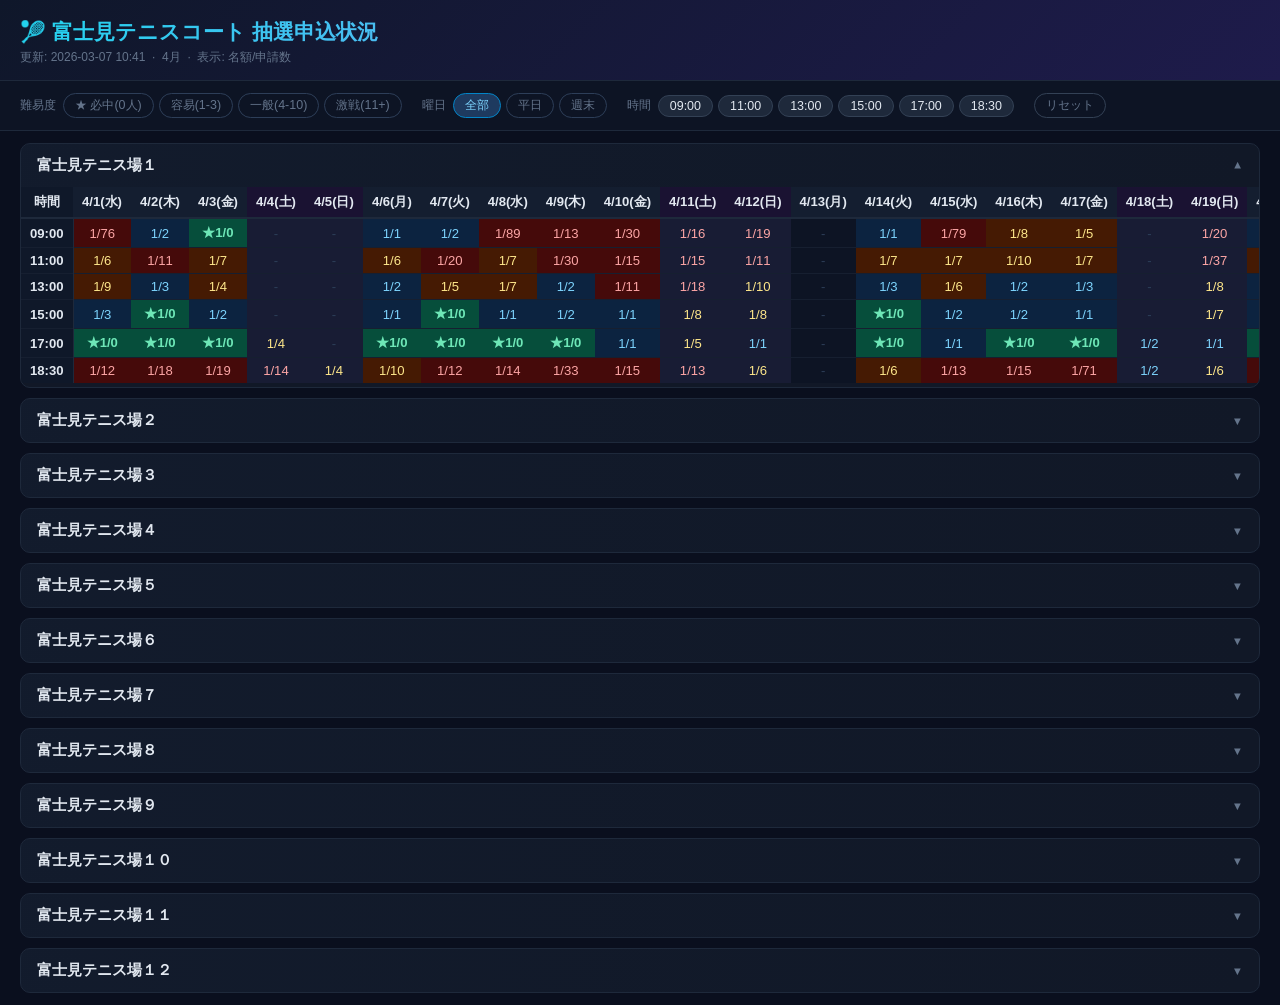
==== commit 7c5fac58: "改进 HTML 报告与配置读取 - 从 .env 文件读取登录凭据 - 自动取下个月作为查询目标月份 - 重新设计 HTML：单张大表（所有日期合并）、粘性列/行 - 新增筛选功能：难度、曜日（平日/" ====
--- a/docs/index.html
+++ b/docs/index.html
@@ -1,685 +1,237 @@
 <!DOCTYPE html>
-<html lang="zh-CN">
+<html lang="ja">
 <head>
 <meta charset="UTF-8">
 <meta name="viewport" content="width=device-width, initial-scale=1.0">
-<title>富士見テニスコート 抽選状況</title>
+<title>富士見テニスコート 抽選申込状況</title>
 <style>
-  * { margin: 0; padding: 0; box-sizing: border-box; }
-  body {
-    font-family: -apple-system, BlinkMacSystemFont, "Segoe UI", Roboto, sans-serif;
-    background: #0f172a; color: #e2e8f0; padding: 20px;
-    max-width: 1200px; margin: 0 auto;
-  }
-  h1 {
-    text-align: center; font-size: 1.6em; margin-bottom: 4px;
-    background: linear-gradient(135deg, #22d3ee, #a78bfa);
-    -webkit-background-clip: text; -webkit-text-fill-color: transparent;
-  }
-  .subtitle { text-align: center; color: #94a3b8; font-size: 0.85em; margin-bottom: 24px; }
-  .legend {
-    display: flex; gap: 16px; justify-content: center; flex-wrap: wrap;
-    margin-bottom: 24px; font-size: 0.82em;
-  }
-  .legend span {
-    padding: 4px 10px; border-radius: 6px; display: inline-flex; align-items: center; gap: 4px;
-  }
-  .legend .hot { background: #065f46; color: #6ee7b7; }
-  .legend .easy { background: #1e3a5f; color: #7dd3fc; }
-  .legend .medium { background: #713f12; color: #fde68a; }
-  .legend .hard { background: #7f1d1d; color: #fca5a5; }
-  .legend .unavailable { background: #1e293b; color: #64748b; }
-
-  .facility {
-    background: #1e293b; border-radius: 12px; margin-bottom: 20px;
-    overflow: hidden; border: 1px solid #334155;
-  }
-  .facility-header {
-    padding: 12px 20px; font-size: 1.1em; font-weight: 600;
-    background: linear-gradient(135deg, #1e3a5f, #312e81);
-    cursor: pointer; user-select: none;
-    display: flex; justify-content: space-between; align-items: center;
-  }
-  .facility-header:hover { background: linear-gradient(135deg, #1e40af, #4338ca); }
-  .facility-header .toggle { font-size: 0.8em; color: #94a3b8; }
-  .facility-body { padding: 12px; overflow-x: auto; }
-  .facility-body.collapsed { display: none; }
-
-  table {
-    width: 100%; border-collapse: collapse; font-size: 0.85em;
-    margin-bottom: 8px;
-  }
-  th, td {
-    padding: 6px 8px; text-align: center; white-space: nowrap;
-    border: 1px solid #334155;
-  }
-  th { background: #334155; font-weight: 600; position: sticky; top: 0; }
-  th.weekend { background: #3b2d60; }
-  td.time { background: #1e3a5f; font-weight: 600; text-align: right; }
-  td.hot { background: #065f46; color: #6ee7b7; font-weight: 700; }
-  td.easy { background: #0c3547; color: #7dd3fc; }
-  td.medium { background: #422006; color: #fde68a; }
-  td.hard { background: #450a0a; color: #fca5a5; }
-  td.unavailable { background: #0f172a; color: #475569; }
-  td.weekend { background-color: rgba(99, 102, 241, 0.08); }
-
-  .week-label {
-    font-size: 0.75em; color: #64748b; padding: 8px 0 2px;
-    border-bottom: 1px solid #1e293b;
-  }
-
-  @media (max-width: 640px) {
-    body { padding: 8px; }
-    table { font-size: 0.75em; }
-    th, td { padding: 4px 3px; }
-  }
+*{margin:0;padding:0;box-sizing:border-box}
+:root{
+  --bg:#0a0f1e;--card:#111827;--border:#1e293b;--text:#e2e8f0;--muted:#64748b;
+  --hot-bg:#064e3b;--hot-fg:#6ee7b7;
+  --easy-bg:#0c2340;--easy-fg:#7dd3fc;
+  --med-bg:#451a03;--med-fg:#fde68a;
+  --hard-bg:#450a0a;--hard-fg:#fca5a5;
+  --na-bg:#0d1424;--na-fg:#2d3e58;
+  --we-tint:rgba(139,92,246,.06);
+}
+body{font-family:-apple-system,BlinkMacSystemFont,"Segoe UI",Roboto,sans-serif;background:var(--bg);color:var(--text);min-height:100vh}
+
+/* Header */
+.site-header{background:linear-gradient(135deg,#0f172a,#1e1b4b);border-bottom:1px solid var(--border);padding:18px 20px 14px;position:sticky;top:0;z-index:200}
+.site-title{font-size:1.3em;font-weight:700;background:linear-gradient(135deg,#22d3ee,#a78bfa);-webkit-background-clip:text;-webkit-text-fill-color:transparent}
+.site-meta{font-size:.75em;color:var(--muted);margin-top:3px}
+
+/* Filter bar */
+.filters{display:flex;flex-wrap:wrap;gap:10px 20px;padding:12px 20px;background:#0d1424;border-bottom:1px solid var(--border);align-items:center;position:sticky;top:57px;z-index:150}
+.fg{display:flex;flex-wrap:wrap;gap:5px;align-items:center}
+.flabel{font-size:.72em;color:var(--muted);white-space:nowrap;margin-right:2px}
+.btn{padding:3px 11px;border-radius:20px;border:1px solid #2d3e58;background:transparent;color:var(--muted);cursor:pointer;font-size:.78em;white-space:nowrap;transition:all .15s}
+.btn:hover{border-color:#475569;color:var(--text)}
+.btn.on{border-color:transparent;color:#fff}
+.btn.lv-hot.on{background:#065f46;border-color:#059669;color:#6ee7b7}
+.btn.lv-easy.on{background:#0c2340;border-color:#0284c7;color:#7dd3fc}
+.btn.lv-medium.on{background:#451a03;border-color:#b45309;color:#fde68a}
+.btn.lv-hard.on{background:#450a0a;border-color:#b91c1c;color:#fca5a5}
+.btn.day.on{background:#1e3a5f;border-color:#0284c7;color:#7dd3fc}
+.btn.time-btn.on{background:#1e293b;border-color:#334155;color:var(--text)}
+.btn.reset{border-color:#334155}
+
+/* Facility cards */
+.main{padding:12px 20px;display:flex;flex-direction:column;gap:10px}
+.facility{background:var(--card);border:1px solid var(--border);border-radius:10px;overflow:hidden}
+.fac-hd{padding:11px 16px;font-size:.95em;font-weight:600;cursor:pointer;user-select:none;display:flex;justify-content:space-between;align-items:center;background:linear-gradient(90deg,#1e3a5f18,transparent);transition:background .15s}
+.fac-hd:hover{background:linear-gradient(90deg,#1e3a5f44,transparent)}
+.arrow{font-size:.75em;color:var(--muted);transition:transform .2s}
+.fac-hd.open .arrow{transform:rotate(180deg)}
+.fac-bd{display:none}
+.fac-bd.open{display:block}
+
+/* Table */
+.tbl-wrap{overflow-x:auto;padding-bottom:4px}
+table{border-collapse:collapse;font-size:.82em;white-space:nowrap}
+thead th{padding:6px 9px;text-align:center;background:#141e30;border-bottom:2px solid var(--border);font-weight:600;position:sticky;top:0;z-index:10}
+thead th.col-we{background:#1a1232}
+thead th.col-time{position:sticky;left:0;z-index:20;background:#0f1829}
+tbody tr:hover td{filter:brightness(1.15)}
+tbody td{padding:5px 9px;text-align:center;border-top:1px solid #161f30}
+tbody td.col-time{background:#0f1829;font-weight:600;text-align:center;position:sticky;left:0;z-index:5;border-right:1px solid var(--border)}
+tbody td.col-we{background:var(--we-tint)}
+td.lv-hot{background:var(--hot-bg);color:var(--hot-fg);font-weight:700}
+td.lv-easy{background:var(--easy-bg);color:var(--easy-fg)}
+td.lv-medium{background:var(--med-bg);color:var(--med-fg)}
+td.lv-hard{background:var(--hard-bg);color:var(--hard-fg)}
+td.lv-unavailable,td.lv-other{background:var(--na-bg);color:var(--na-fg)}
+
+/* Filter state */
+body.hide-wd .col-wd{display:none}
+body.hide-we .col-we{display:none}
+body.dim-mode td[data-level]{opacity:.07}
+body.dim-mode td.col-time{opacity:1!important}
+body.dim-mode td.lv-show{opacity:1}
+
+@media(max-width:640px){
+  .site-header,.filters,.main{padding-left:10px;padding-right:10px}
+  table{font-size:.74em}
+  tbody td{padding:4px 5px}
+}
 </style>
 </head>
 <body>
-<h1>&#127934; 富士見テニスコート 抽選申込状況</h1>
-<p class="subtitle">更新時間: 2026-02-07 12:21 &nbsp;|&nbsp; 対象月: 3月 &nbsp;|&nbsp; 格式: 名額数/申請人数</p>
-
-<div class="legend">
-  <span class="hot">&#9733; 0人 必中</span>
-  <span class="easy">1~3人 容易</span>
-  <span class="medium">4~10人 一般</span>
-  <span class="hard">11人+ 激戦</span>
-  <span class="unavailable">- 不可</span>
-</div>
-<div class="facility">
-<div class="facility-header" onclick="this.nextElementSibling.classList.toggle('collapsed')">富士見テニス場１ <span class="toggle">&#9660;</span></div>
-<div class="facility-body">
-<table>
-<tr><th>时段</th><th class="weekend">3/1(日)</th><th>3/2(月)</th><th>3/3(火)</th><th>3/4(水)</th><th>3/5(木)</th><th>3/6(金)</th><th class="weekend">3/7(土)</th></tr>
-<tr><td class="time">09:00</td><td class="unavailable weekend">-</td><td class="easy">1/1</td><td class="easy">1/1</td><td class="hard">1/76</td><td class="easy">1/2</td><td class="medium">1/4</td><td class="medium weekend">1/9</td></tr>
-<tr><td class="time">11:00</td><td class="unavailable weekend">-</td><td class="easy">1/1</td><td class="hard">1/12</td><td class="hot">&#9733;1/0</td><td class="hard">1/17</td><td class="medium">1/9</td><td class="hard weekend">1/16</td></tr>
-<tr><td class="time">13:00</td><td class="unavailable weekend">-</td><td class="hot">&#9733;1/0</td><td class="easy">1/1</td><td class="medium">1/9</td><td class="easy">1/3</td><td class="medium">1/9</td><td class="medium weekend">1/9</td></tr>
-<tr><td class="time">15:00</td><td class="unavailable weekend">-</td><td class="hot">&#9733;1/0</td><td class="hot">&#9733;1/0</td><td class="hot">&#9733;1/0</td><td class="easy">1/2</td><td class="hot">&#9733;1/0</td><td class="hard weekend">1/13</td></tr>
-<tr><td class="time">17:00</td><td class="unavailable weekend">-</td><td class="hot">&#9733;1/0</td><td class="hot">&#9733;1/0</td><td class="hot">&#9733;1/0</td><td class="hot">&#9733;1/0</td><td class="hot">&#9733;1/0</td><td class="easy weekend">1/3</td></tr>
-<tr><td class="time">18:30</td><td class="easy weekend">1/2</td><td class="medium">1/7</td><td class="hard">1/11</td><td class="hard">1/16</td><td class="hard">1/32</td><td class="hard">1/55</td><td class="hard weekend">1/20</td></tr>
-</table>
-<table>
-<tr><th>时段</th><th class="weekend">3/8(日)</th><th>3/9(月)</th><th>3/10(火)</th><th>3/11(水)</th><th>3/12(木)</th><th>3/13(金)</th><th class="weekend">3/14(土)</th></tr>
-<tr><td class="time">09:00</td><td class="hard weekend">1/25</td><td class="unavailable">-</td><td class="easy">1/1</td><td class="hard">1/88</td><td class="easy">1/1</td><td class="hard">1/11</td><td class="unavailable weekend">-</td></tr>
-<tr><td class="time">11:00</td><td class="medium weekend">1/9</td><td class="unavailable">-</td><td class="medium">1/6</td><td class="easy">1/1</td><td class="hard">1/19</td><td class="hard">1/20</td><td class="unavailable weekend">-</td></tr>
-<tr><td class="time">13:00</td><td class="medium weekend">1/9</td><td class="unavailable">-</td><td class="easy">1/1</td><td class="easy">1/1</td><td class="hot">&#9733;1/0</td><td class="hard">1/22</td><td class="unavailable weekend">-</td></tr>
-<tr><td class="time">15:00</td><td class="medium weekend">1/10</td><td class="unavailable">-</td><td class="hot">&#9733;1/0</td><td class="easy">1/1</td><td class="easy">1/2</td><td class="hot">&#9733;1/0</td><td class="unavailable weekend">-</td></tr>
-<tr><td class="time">17:00</td><td class="easy weekend">1/1</td><td class="unavailable">-</td><td class="hot">&#9733;1/0</td><td class="easy">1/1</td><td class="hot">&#9733;1/0</td><td class="hot">&#9733;1/0</td><td class="medium weekend">1/10</td></tr>
-<tr><td class="time">18:30</td><td class="easy weekend">1/2</td><td class="unavailable">-</td><td class="hard">1/29</td><td class="hard">1/60</td><td class="medium">1/8</td><td class="hard">1/21</td><td class="medium weekend">1/8</td></tr>
-</table>
-<table>
-<tr><th>时段</th><th class="weekend">3/15(日)</th><th>3/16(月)</th><th>3/17(火)</th><th>3/18(水)</th><th>3/19(木)</th><th>3/20(金)</th><th class="weekend">3/21(土)</th></tr>
-<tr><td class="time">09:00</td><td class="hard weekend">1/13</td><td class="easy">1/1</td><td class="easy">1/1</td><td class="hard">1/80</td><td class="easy">1/1</td><td class="hard">1/20</td><td class="unavailable weekend">-</td></tr>
-<tr><td class="time">11:00</td><td class="hard weekend">1/15</td><td class="easy">1/2</td><td class="medium">1/6</td><td class="medium">1/5</td><td class="hard">1/11</td><td class="medium">1/9</td><td class="unavailable weekend">-</td></tr>
-<tr><td class="time">13:00</td><td class="medium weekend">1/10</td><td class="easy">1/2</td><td class="medium">1/5</td><td class="easy">1/2</td><td class="hot">&#9733;1/0</td><td class="medium">1/10</td><td class="unavailable weekend">-</td></tr>
-<tr><td class="time">15:00</td><td class="medium weekend">1/10</td><td class="easy">1/2</td><td class="medium">1/4</td><td class="easy">1/1</td><td class="hard">1/16</td><td class="medium">1/8</td><td class="unavailable weekend">-</td></tr>
-<tr><td class="time">17:00</td><td class="easy weekend">1/1</td><td class="hot">&#9733;1/0</td><td class="hot">&#9733;1/0</td><td class="hot">&#9733;1/0</td><td class="hot">&#9733;1/0</td><td class="medium">1/4</td><td class="easy weekend">1/3</td></tr>
-<tr><td class="time">18:30</td><td class="easy weekend">1/2</td><td class="hard">1/24</td><td class="hard">1/11</td><td class="hard">1/24</td><td class="hard">1/28</td><td class="medium">1/9</td><td class="hard weekend">1/18</td></tr>
-</table>
-<table>
-<tr><th>时段</th><th class="weekend">3/22(日)</th><th>3/23(月)</th><th>3/24(火)</th><th>3/25(水)</th><th>3/26(木)</th><th>3/27(金)</th><th class="weekend">3/28(土)</th></tr>
-<tr><td class="time">09:00</td><td class="unavailable weekend">-</td><td class="easy">1/1</td><td class="unavailable">-</td><td class="hard">1/79</td><td class="hard">1/11</td><td class="unavailable">-</td><td class="unavailable weekend">-</td></tr>
-<tr><td class="time">11:00</td><td class="unavailable weekend">-</td><td class="easy">1/2</td><td class="unavailable">-</td><td class="medium">1/6</td><td class="medium">1/6</td><td class="unavailable">-</td><td class="unavailable weekend">-</td></tr>
-<tr><td class="time">13:00</td><td class="unavailable weekend">-</td><td class="easy">1/2</td><td class="unavailable">-</td><td class="medium">1/8</td><td class="easy">1/1</td><td class="unavailable">-</td><td class="unavailable weekend">-</td></tr>
-<tr><td class="time">15:00</td><td class="unavailable weekend">-</td><td class="easy">1/2</td><td class="unavailable">-</td><td class="easy">1/1</td><td class="easy">1/2</td><td class="unavailable">-</td><td class="unavailable weekend">-</td></tr>
-<tr><td class="time">17:00</td><td class="medium weekend">1/6</td><td class="hot">&#9733;1/0</td><td class="unavailable">-</td><td class="hot">&#9733;1/0</td><td class="hot">&#9733;1/0</td><td class="hot">&#9733;1/0</td><td class="easy weekend">1/3</td></tr>
-<tr><td class="time">18:30</td><td class="easy weekend">1/1</td><td class="hard">1/22</td><td class="unavailable">-</td><td class="hard">1/62</td><td class="medium">1/7</td><td class="hard">1/13</td><td class="medium weekend">1/4</td></tr>
-</table>
-<table>
-<tr><th>时段</th><th class="weekend">3/29(日)</th><th>3/30(月)</th><th>3/31(火)</th></tr>
-<tr><td class="time">09:00</td><td class="unavailable weekend">-</td><td class="medium">1/4</td><td class="medium">1/7</td></tr>
-<tr><td class="time">11:00</td><td class="unavailable weekend">-</td><td class="medium">1/5</td><td class="hard">1/33</td></tr>
-<tr><td class="time">13:00</td><td class="unavailable weekend">-</td><td class="medium">1/4</td><td class="medium">1/4</td></tr>
-<tr><td class="time">15:00</td><td class="unavailable weekend">-</td><td class="hot">&#9733;1/0</td><td class="hot">&#9733;1/0</td></tr>
-<tr><td class="time">17:00</td><td class="easy weekend">1/2</td><td class="hot">&#9733;1/0</td><td class="hot">&#9733;1/0</td></tr>
-<tr><td class="time">18:30</td><td class="easy weekend">1/3</td><td class="easy">1/3</td><td class="easy">1/3</td></tr>
-</table>
-</div></div>
-<div class="facility">
-<div class="facility-header" onclick="this.nextElementSibling.classList.toggle('collapsed')">富士見テニス場２ <span class="toggle">&#9660;</span></div>
-<div class="facility-body">
-<table>
-<tr><th>时段</th><th class="weekend">3/1(日)</th><th>3/2(月)</th><th>3/3(火)</th><th>3/4(水)</th><th>3/5(木)</th><th>3/6(金)</th><th class="weekend">3/7(土)</th></tr>
-<tr><td class="time">09:00</td><td class="unavailable weekend">-</td><td class="medium">1/5</td><td class="medium">1/10</td><td class="medium">1/5</td><td class="medium">1/4</td><td class="easy">1/3</td><td class="medium weekend">1/6</td></tr>
-<tr><td class="time">11:00</td><td class="unavailable weekend">-</td><td class="hot">&#9733;1/0</td><td class="easy">1/1</td><td class="hot">&#9733;1/0</td><td class="medium">1/7</td><td class="medium">1/7</td><td class="hard weekend">1/18</td></tr>
-<tr><td class="time">13:00</td><td class="unavailable weekend">-</td><td class="hot">&#9733;1/0</td><td class="easy">1/1</td><td class="hot">&#9733;1/0</td><td class="easy">1/1</td><td class="hard">1/13</td><td class="medium weekend">1/9</td></tr>
-<tr><td class="time">15:00</td><td class="unavailable weekend">-</td><td class="hot">&#9733;1/0</td><td class="hot">&#9733;1/0</td><td class="hot">&#9733;1/0</td><td class="easy">1/1</td><td class="hot">&#9733;1/0</td><td class="medium weekend">1/9</td></tr>
-<tr><td class="time">17:00</td><td class="unavailable weekend">-</td><td class="hot">&#9733;1/0</td><td class="hot">&#9733;1/0</td><td class="hot">&#9733;1/0</td><td class="hot">&#9733;1/0</td><td class="hot">&#9733;1/0</td><td class="easy weekend">1/2</td></tr>
-<tr><td class="time">18:30</td><td class="easy weekend">1/3</td><td class="medium">1/4</td><td class="medium">1/6</td><td class="hard">1/12</td><td class="medium">1/5</td><td class="hard">1/24</td><td class="easy weekend">1/2</td></tr>
-</table>
-<table>
-<tr><th>时段</th><th class="weekend">3/8(日)</th><th>3/9(月)</th><th>3/10(火)</th><th>3/11(水)</th><th>3/12(木)</th><th>3/13(金)</th><th class="weekend">3/14(土)</th></tr>
-<tr><td class="time">09:00</td><td class="hard weekend">1/19</td><td class="unavailable">-</td><td class="medium">1/10</td><td class="medium">1/5</td><td class="medium">1/5</td><td class="medium">1/10</td><td class="unavailable weekend">-</td></tr>
-<tr><td class="time">11:00</td><td class="hard weekend">1/18</td><td class="unavailable">-</td><td class="easy">1/1</td><td class="easy">1/2</td><td class="medium">1/6</td><td class="medium">1/10</td><td class="unavailable weekend">-</td></tr>
-<tr><td class="time">13:00</td><td class="medium weekend">1/6</td><td class="unavailable">-</td><td class="easy">1/1</td><td class="hot">&#9733;1/0</td><td class="hot">&#9733;1/0</td><td class="hard">1/21</td><td class="unavailable weekend">-</td></tr>
-<tr><td class="time">15:00</td><td class="medium weekend">1/6</td><td class="unavailable">-</td><td class="hot">&#9733;1/0</td><td class="hot">&#9733;1/0</td><td class="hot">&#9733;1/0</td><td class="hot">&#9733;1/0</td><td class="unavailable weekend">-</td></tr>
-<tr><td class="time">17:00</td><td class="easy weekend">1/1</td><td class="unavailable">-</td><td class="hot">&#9733;1/0</td><td class="hot">&#9733;1/0</td><td class="hot">&#9733;1/0</td><td class="hot">&#9733;1/0</td><td class="medium weekend">1/8</td></tr>
-<tr><td class="time">18:30</td><td class="easy weekend">1/2</td><td class="unavailable">-</td><td class="hard">1/19</td><td class="hard">1/11</td><td class="medium">1/8</td><td class="hard">1/29</td><td class="medium weekend">1/10</td></tr>
-</table>
-<table>
-<tr><th>时段</th><th class="weekend">3/15(日)</th><th>3/16(月)</th><th>3/17(火)</th><th>3/18(水)</th><th>3/19(木)</th><th>3/20(金)</th><th class="weekend">3/21(土)</th></tr>
-<tr><td class="time">09:00</td><td class="hard weekend">1/13</td><td class="medium">1/5</td><td class="medium">1/9</td><td class="medium">1/5</td><td class="medium">1/6</td><td class="hard">1/18</td><td class="unavailable weekend">-</td></tr>
-<tr><td class="time">11:00</td><td class="hard weekend">1/20</td><td class="easy">1/2</td><td class="medium">1/4</td><td class="hot">&#9733;1/0</td><td class="medium">1/6</td><td class="medium">1/7</td><td class="unavailable weekend">-</td></tr>
-<tr><td class="time">13:00</td><td class="hard weekend">1/20</td><td class="easy">1/2</td><td class="easy">1/2</td><td class="hot">&#9733;1/0</td><td class="hot">&#9733;1/0</td><td class="medium">1/8</td><td class="unavailable weekend">-</td></tr>
-<tr><td class="time">15:00</td><td class="medium weekend">1/6</td><td class="easy">1/2</td><td class="hot">&#9733;1/0</td><td class="easy">1/1</td><td class="hot">&#9733;1/0</td><td class="medium">1/7</td><td class="unavailable weekend">-</td></tr>
-<tr><td class="time">17:00</td><td class="easy weekend">1/1</td><td class="hot">&#9733;1/0</td><td class="hot">&#9733;1/0</td><td class="hot">&#9733;1/0</td><td class="hot">&#9733;1/0</td><td class="easy">1/1</td><td class="easy weekend">1/2</td></tr>
-<tr><td class="time">18:30</td><td class="medium weekend">1/4</td><td class="medium">1/4</td><td class="medium">1/4</td><td class="hard">1/11</td><td class="hard">1/18</td><td class="easy">1/1</td><td class="medium weekend">1/5</td></tr>
-</table>
-<table>
-<tr><th>时段</th><th class="weekend">3/22(日)</th><th>3/23(月)</th><th>3/24(火)</th><th>3/25(水)</th><th>3/26(木)</th><th>3/27(金)</th><th class="weekend">3/28(土)</th></tr>
-<tr><td class="time">09:00</td><td class="unavailable weekend">-</td><td class="easy">1/1</td><td class="unavailable">-</td><td class="medium">1/5</td><td class="hard">1/13</td><td class="unavailable">-</td><td class="unavailable weekend">-</td></tr>
-<tr><td class="time">11:00</td><td class="unavailable weekend">-</td><td class="easy">1/2</td><td class="unavailable">-</td><td class="easy">1/1</td><td class="medium">1/10</td><td class="unavailable">-</td><td class="unavailable weekend">-</td></tr>
-<tr><td class="time">13:00</td><td class="unavailable weekend">-</td><td class="easy">1/2</td><td class="unavailable">-</td><td class="hot">&#9733;1/0</td><td class="easy">1/1</td><td class="unavailable">-</td><td class="unavailable weekend">-</td></tr>
-<tr><td class="time">15:00</td><td class="unavailable weekend">-</td><td class="easy">1/2</td><td class="unavailable">-</td><td class="hot">&#9733;1/0</td><td class="hot">&#9733;1/0</td><td class="unavailable">-</td><td class="unavailable weekend">-</td></tr>
-<tr><td class="time">17:00</td><td class="hot weekend">&#9733;1/0</td><td class="hot">&#9733;1/0</td><td class="unavailable">-</td><td class="hot">&#9733;1/0</td><td class="hot">&#9733;1/0</td><td class="hot">&#9733;1/0</td><td class="easy weekend">1/3</td></tr>
-<tr><td class="time">18:30</td><td class="easy weekend">1/1</td><td class="medium">1/4</td><td class="unavailable">-</td><td class="hard">1/15</td><td class="medium">1/8</td><td class="medium">1/9</td><td class="medium weekend">1/5</td></tr>
-</table>
-<table>
-<tr><th>时段</th><th class="weekend">3/29(日)</th><th>3/30(月)</th><th>3/31(火)</th></tr>
-<tr><td class="time">09:00</td><td class="unavailable weekend">-</td><td class="medium">1/5</td><td class="medium">1/10</td></tr>
-<tr><td class="time">11:00</td><td class="unavailable weekend">-</td><td class="easy">1/2</td><td class="hot">&#9733;1/0</td></tr>
-<tr><td class="time">13:00</td><td class="unavailable weekend">-</td><td class="easy">1/2</td><td class="easy">1/3</td></tr>
-<tr><td class="time">15:00</td><td class="unavailable weekend">-</td><td class="hot">&#9733;1/0</td><td class="hot">&#9733;1/0</td></tr>
-<tr><td class="time">17:00</td><td class="easy weekend">1/1</td><td class="hot">&#9733;1/0</td><td class="hot">&#9733;1/0</td></tr>
-<tr><td class="time">18:30</td><td class="easy weekend">1/2</td><td class="medium">1/4</td><td class="easy">1/2</td></tr>
-</table>
-</div></div>
-<div class="facility">
-<div class="facility-header" onclick="this.nextElementSibling.classList.toggle('collapsed')">富士見テニス場３ <span class="toggle">&#9660;</span></div>
-<div class="facility-body">
-<table>
-<tr><th>时段</th><th class="weekend">3/1(日)</th><th>3/2(月)</th><th>3/3(火)</th><th>3/4(水)</th><th>3/5(木)</th><th>3/6(金)</th><th class="weekend">3/7(土)</th></tr>
-<tr><td class="time">09:00</td><td class="unavailable weekend">-</td><td class="medium">1/4</td><td class="medium">1/5</td><td class="medium">1/4</td><td class="hard">1/15</td><td class="medium">1/5</td><td class="hard weekend">1/36</td></tr>
-<tr><td class="time">11:00</td><td class="unavailable weekend">-</td><td class="hot">&#9733;1/0</td><td class="hot">&#9733;1/0</td><td class="easy">1/1</td><td class="hard">1/16</td><td class="easy">1/1</td><td class="hard weekend">1/11</td></tr>
-<tr><td class="time">13:00</td><td class="unavailable weekend">-</td><td class="hot">&#9733;1/0</td><td class="hot">&#9733;1/0</td><td class="hot">&#9733;1/0</td><td class="easy">1/3</td><td class="medium">1/5</td><td class="hard weekend">1/13</td></tr>
-<tr><td class="time">15:00</td><td class="unavailable weekend">-</td><td class="hot">&#9733;1/0</td><td class="hot">&#9733;1/0</td><td class="hot">&#9733;1/0</td><td class="hot">&#9733;1/0</td><td class="hot">&#9733;1/0</td><td class="hard weekend">1/12</td></tr>
-<tr><td class="time">17:00</td><td class="unavailable weekend">-</td><td class="hot">&#9733;1/0</td><td class="hot">&#9733;1/0</td><td class="hot">&#9733;1/0</td><td class="hot">&#9733;1/0</td><td class="hot">&#9733;1/0</td><td class="easy weekend">1/3</td></tr>
-<tr><td class="time">18:30</td><td class="easy weekend">1/1</td><td class="hard">1/19</td><td class="hard">1/21</td><td class="hard">1/14</td><td class="hard">1/15</td><td class="easy">1/2</td><td class="easy weekend">1/2</td></tr>
-</table>
-<table>
-<tr><th>时段</th><th class="weekend">3/8(日)</th><th>3/9(月)</th><th>3/10(火)</th><th>3/11(水)</th><th>3/12(木)</th><th>3/13(金)</th><th class="weekend">3/14(土)</th></tr>
-<tr><td class="time">09:00</td><td class="medium weekend">1/8</td><td class="unavailable">-</td><td class="easy">1/1</td><td class="medium">1/4</td><td class="hard">1/15</td><td class="medium">1/5</td><td class="unavailable weekend">-</td></tr>
-<tr><td class="time">11:00</td><td class="medium weekend">1/8</td><td class="unavailable">-</td><td class="easy">1/1</td><td class="easy">1/1</td><td class="medium">1/4</td><td class="medium">1/4</td><td class="unavailable weekend">-</td></tr>
-<tr><td class="time">13:00</td><td class="hard weekend">1/16</td><td class="unavailable">-</td><td class="easy">1/1</td><td class="hot">&#9733;1/0</td><td class="hot">&#9733;1/0</td><td class="medium">1/4</td><td class="unavailable weekend">-</td></tr>
-<tr><td class="time">15:00</td><td class="hard weekend">1/14</td><td class="unavailable">-</td><td class="hot">&#9733;1/0</td><td class="hot">&#9733;1/0</td><td class="hot">&#9733;1/0</td><td class="hot">&#9733;1/0</td><td class="unavailable weekend">-</td></tr>
-<tr><td class="time">17:00</td><td class="easy weekend">1/1</td><td class="unavailable">-</td><td class="hot">&#9733;1/0</td><td class="hot">&#9733;1/0</td><td class="hot">&#9733;1/0</td><td class="hot">&#9733;1/0</td><td class="hard weekend">1/16</td></tr>
-<tr><td class="time">18:30</td><td class="easy weekend">1/3</td><td class="unavailable">-</td><td class="hard">1/18</td><td class="hard">1/38</td><td class="hard">1/15</td><td class="hard">1/22</td><td class="medium weekend">1/6</td></tr>
-</table>
-<table>
-<tr><th>时段</th><th class="weekend">3/15(日)</th><th>3/16(月)</th><th>3/17(火)</th><th>3/18(水)</th><th>3/19(木)</th><th>3/20(金)</th><th class="weekend">3/21(土)</th></tr>
-<tr><td class="time">09:00</td><td class="hard weekend">1/15</td><td class="medium">1/4</td><td class="easy">1/1</td><td class="medium">1/4</td><td class="hard">1/20</td><td class="hard">1/22</td><td class="unavailable weekend">-</td></tr>
-<tr><td class="time">11:00</td><td class="hard weekend">1/11</td><td class="easy">1/2</td><td class="hot">&#9733;1/0</td><td class="hot">&#9733;1/0</td><td class="hard">1/15</td><td class="medium">1/9</td><td class="unavailable weekend">-</td></tr>
-<tr><td class="time">13:00</td><td class="hard weekend">1/14</td><td class="easy">1/2</td><td class="easy">1/1</td><td class="hot">&#9733;1/0</td><td class="easy">1/2</td><td class="hard">1/11</td><td class="unavailable weekend">-</td></tr>
-<tr><td class="time">15:00</td><td class="medium weekend">1/9</td><td class="easy">1/2</td><td class="hot">&#9733;1/0</td><td class="hot">&#9733;1/0</td><td class="easy">1/2</td><td class="medium">1/5</td><td class="unavailable weekend">-</td></tr>
-<tr><td class="time">17:00</td><td class="easy weekend">1/1</td><td class="hot">&#9733;1/0</td><td class="hot">&#9733;1/0</td><td class="hot">&#9733;1/0</td><td class="hot">&#9733;1/0</td><td class="easy">1/1</td><td class="medium weekend">1/5</td></tr>
-<tr><td class="time">18:30</td><td class="easy weekend">1/2</td><td class="medium">1/5</td><td class="hard">1/19</td><td class="hard">1/30</td><td class="hard">1/16</td><td class="medium">1/4</td><td class="medium weekend">1/6</td></tr>
-</table>
-<table>
-<tr><th>时段</th><th class="weekend">3/22(日)</th><th>3/23(月)</th><th>3/24(火)</th><th>3/25(水)</th><th>3/26(木)</th><th>3/27(金)</th><th class="weekend">3/28(土)</th></tr>
-<tr><td class="time">09:00</td><td class="unavailable weekend">-</td><td class="medium">1/5</td><td class="unavailable">-</td><td class="medium">1/4</td><td class="hard">1/31</td><td class="unavailable">-</td><td class="unavailable weekend">-</td></tr>
-<tr><td class="time">11:00</td><td class="unavailable weekend">-</td><td class="hot">&#9733;1/0</td><td class="unavailable">-</td><td class="hard">1/16</td><td class="hard">1/25</td><td class="unavailable">-</td><td class="unavailable weekend">-</td></tr>
-<tr><td class="time">13:00</td><td class="unavailable weekend">-</td><td class="hot">&#9733;1/0</td><td class="unavailable">-</td><td class="hot">&#9733;1/0</td><td class="easy">1/1</td><td class="unavailable">-</td><td class="unavailable weekend">-</td></tr>
-<tr><td class="time">15:00</td><td class="unavailable weekend">-</td><td class="hot">&#9733;1/0</td><td class="unavailable">-</td><td class="hot">&#9733;1/0</td><td class="hot">&#9733;1/0</td><td class="unavailable">-</td><td class="unavailable weekend">-</td></tr>
-<tr><td class="time">17:00</td><td class="easy weekend">1/1</td><td class="hot">&#9733;1/0</td><td class="unavailable">-</td><td class="hot">&#9733;1/0</td><td class="hot">&#9733;1/0</td><td class="hot">&#9733;1/0</td><td class="easy weekend">1/3</td></tr>
-<tr><td class="time">18:30</td><td class="easy weekend">1/2</td><td class="easy">1/1</td><td class="unavailable">-</td><td class="medium">1/10</td><td class="hard">1/13</td><td class="easy">1/3</td><td class="easy weekend">1/2</td></tr>
-</table>
-<table>
-<tr><th>时段</th><th class="weekend">3/29(日)</th><th>3/30(月)</th><th>3/31(火)</th></tr>
-<tr><td class="time">09:00</td><td class="unavailable weekend">-</td><td class="medium">1/4</td><td class="easy">1/1</td></tr>
-<tr><td class="time">11:00</td><td class="unavailable weekend">-</td><td class="easy">1/2</td><td class="easy">1/1</td></tr>
-<tr><td class="time">13:00</td><td class="unavailable weekend">-</td><td class="easy">1/2</td><td class="easy">1/1</td></tr>
-<tr><td class="time">15:00</td><td class="unavailable weekend">-</td><td class="hot">&#9733;1/0</td><td class="hot">&#9733;1/0</td></tr>
-<tr><td class="time">17:00</td><td class="easy weekend">1/1</td><td class="hot">&#9733;1/0</td><td class="hot">&#9733;1/0</td></tr>
-<tr><td class="time">18:30</td><td class="medium weekend">1/4</td><td class="easy">1/3</td><td class="hard">1/15</td></tr>
-</table>
-</div></div>
-<div class="facility">
-<div class="facility-header" onclick="this.nextElementSibling.classList.toggle('collapsed')">富士見テニス場４ <span class="toggle">&#9660;</span></div>
-<div class="facility-body">
-<table>
-<tr><th>时段</th><th class="weekend">3/1(日)</th><th>3/2(月)</th><th>3/3(火)</th><th>3/4(水)</th><th>3/5(木)</th><th>3/6(金)</th><th class="weekend">3/7(土)</th></tr>
-<tr><td class="time">09:00</td><td class="unavailable weekend">-</td><td class="medium">1/5</td><td class="medium">1/7</td><td class="easy">1/1</td><td class="hard">1/27</td><td class="medium">1/10</td><td class="hard weekend">1/12</td></tr>
-<tr><td class="time">11:00</td><td class="unavailable weekend">-</td><td class="hot">&#9733;1/0</td><td class="easy">1/1</td><td class="hot">&#9733;1/0</td><td class="hard">1/16</td><td class="easy">1/3</td><td class="hard weekend">1/20</td></tr>
-<tr><td class="time">13:00</td><td class="unavailable weekend">-</td><td class="hot">&#9733;1/0</td><td class="easy">1/1</td><td class="hot">&#9733;1/0</td><td class="easy">1/1</td><td class="easy">1/2</td><td class="hard weekend">1/14</td></tr>
-<tr><td class="time">15:00</td><td class="unavailable weekend">-</td><td class="hot">&#9733;1/0</td><td class="hot">&#9733;1/0</td><td class="hot">&#9733;1/0</td><td class="hot">&#9733;1/0</td><td class="hot">&#9733;1/0</td><td class="hard weekend">1/18</td></tr>
-<tr><td class="time">17:00</td><td class="unavailable weekend">-</td><td class="hot">&#9733;1/0</td><td class="hot">&#9733;1/0</td><td class="hot">&#9733;1/0</td><td class="hot">&#9733;1/0</td><td class="hot">&#9733;1/0</td><td class="easy weekend">1/2</td></tr>
-<tr><td class="time">18:30</td><td class="easy weekend">1/1</td><td class="easy">1/1</td><td class="hard">1/22</td><td class="hard">1/13</td><td class="medium">1/6</td><td class="hard">1/11</td><td class="medium weekend">1/7</td></tr>
-</table>
-<table>
-<tr><th>时段</th><th class="weekend">3/8(日)</th><th>3/9(月)</th><th>3/10(火)</th><th>3/11(水)</th><th>3/12(木)</th><th>3/13(金)</th><th class="weekend">3/14(土)</th></tr>
-<tr><td class="time">09:00</td><td class="medium weekend">1/8</td><td class="unavailable">-</td><td class="medium">1/7</td><td class="hard">1/18</td><td class="hard">1/27</td><td class="medium">1/10</td><td class="unavailable weekend">-</td></tr>
-<tr><td class="time">11:00</td><td class="medium weekend">1/7</td><td class="unavailable">-</td><td class="easy">1/3</td><td class="easy">1/2</td><td class="medium">1/5</td><td class="easy">1/1</td><td class="unavailable weekend">-</td></tr>
-<tr><td class="time">13:00</td><td class="medium weekend">1/9</td><td class="unavailable">-</td><td class="easy">1/3</td><td class="hot">&#9733;1/0</td><td class="hot">&#9733;1/0</td><td class="easy">1/1</td><td class="unavailable weekend">-</td></tr>
-<tr><td class="time">15:00</td><td class="medium weekend">1/10</td><td class="unavailable">-</td><td class="hot">&#9733;1/0</td><td class="hot">&#9733;1/0</td><td class="hot">&#9733;1/0</td><td class="hot">&#9733;1/0</td><td class="unavailable weekend">-</td></tr>
-<tr><td class="time">17:00</td><td class="easy weekend">1/1</td><td class="unavailable">-</td><td class="hot">&#9733;1/0</td><td class="hot">&#9733;1/0</td><td class="hot">&#9733;1/0</td><td class="hot">&#9733;1/0</td><td class="easy weekend">1/3</td></tr>
-<tr><td class="time">18:30</td><td class="easy weekend">1/1</td><td class="unavailable">-</td><td class="medium">1/6</td><td class="hard">1/22</td><td class="medium">1/7</td><td class="hard">1/39</td><td class="medium weekend">1/9</td></tr>
-</table>
-<table>
-<tr><th>时段</th><th class="weekend">3/15(日)</th><th>3/16(月)</th><th>3/17(火)</th><th>3/18(水)</th><th>3/19(木)</th><th>3/20(金)</th><th class="weekend">3/21(土)</th></tr>
-<tr><td class="time">09:00</td><td class="hard weekend">1/12</td><td class="hot">&#9733;1/0</td><td class="hard">1/12</td><td class="easy">1/1</td><td class="hard">1/28</td><td class="medium">1/10</td><td class="unavailable weekend">-</td></tr>
-<tr><td class="time">11:00</td><td class="hard weekend">1/12</td><td class="easy">1/2</td><td class="easy">1/2</td><td class="hot">&#9733;1/0</td><td class="hard">1/15</td><td class="medium">1/7</td><td class="unavailable weekend">-</td></tr>
-<tr><td class="time">13:00</td><td class="hard weekend">1/13</td><td class="easy">1/2</td><td class="easy">1/2</td><td class="hot">&#9733;1/0</td><td class="easy">1/2</td><td class="hard">1/14</td><td class="unavailable weekend">-</td></tr>
-<tr><td class="time">15:00</td><td class="hard weekend">1/12</td><td class="easy">1/2</td><td class="hot">&#9733;1/0</td><td class="hot">&#9733;1/0</td><td class="easy">1/2</td><td class="hard">1/13</td><td class="unavailable weekend">-</td></tr>
-<tr><td class="time">17:00</td><td class="medium weekend">1/5</td><td class="hot">&#9733;1/0</td><td class="hot">&#9733;1/0</td><td class="hot">&#9733;1/0</td><td class="hot">&#9733;1/0</td><td class="easy">1/1</td><td class="easy weekend">1/3</td></tr>
-<tr><td class="time">18:30</td><td class="medium weekend">1/5</td><td class="medium">1/7</td><td class="hard">1/12</td><td class="hard">1/22</td><td class="hard">1/15</td><td class="easy">1/2</td><td class="hard weekend">1/11</td></tr>
-</table>
-<table>
-<tr><th>时段</th><th class="weekend">3/22(日)</th><th>3/23(月)</th><th>3/24(火)</th><th>3/25(水)</th><th>3/26(木)</th><th>3/27(金)</th><th class="weekend">3/28(土)</th></tr>
-<tr><td class="time">09:00</td><td class="unavailable weekend">-</td><td class="medium">1/5</td><td class="unavailable">-</td><td class="medium">1/10</td><td class="hard">1/30</td><td class="unavailable">-</td><td class="unavailable weekend">-</td></tr>
-<tr><td class="time">11:00</td><td class="unavailable weekend">-</td><td class="hot">&#9733;1/0</td><td class="unavailable">-</td><td class="medium">1/7</td><td class="hard">1/13</td><td class="unavailable">-</td><td class="unavailable weekend">-</td></tr>
-<tr><td class="time">13:00</td><td class="unavailable weekend">-</td><td class="hot">&#9733;1/0</td><td class="unavailable">-</td><td class="medium">1/7</td><td class="easy">1/2</td><td class="unavailable">-</td><td class="unavailable weekend">-</td></tr>
-<tr><td class="time">15:00</td><td class="unavailable weekend">-</td><td class="hot">&#9733;1/0</td><td class="unavailable">-</td><td class="easy">1/1</td><td class="easy">1/1</td><td class="unavailable">-</td><td class="unavailable weekend">-</td></tr>
-<tr><td class="time">17:00</td><td class="easy weekend">1/2</td><td class="hot">&#9733;1/0</td><td class="unavailable">-</td><td class="hot">&#9733;1/0</td><td class="hot">&#9733;1/0</td><td class="hot">&#9733;1/0</td><td class="hard weekend">1/18</td></tr>
-<tr><td class="time">18:30</td><td class="easy weekend">1/1</td><td class="easy">1/1</td><td class="unavailable">-</td><td class="hard">1/16</td><td class="hard">1/18</td><td class="hard">1/14</td><td class="hard weekend">1/12</td></tr>
-</table>
-<table>
-<tr><th>时段</th><th class="weekend">3/29(日)</th><th>3/30(月)</th><th>3/31(火)</th></tr>
-<tr><td class="time">09:00</td><td class="unavailable weekend">-</td><td class="hot">&#9733;1/0</td><td class="hard">1/13</td></tr>
-<tr><td class="time">11:00</td><td class="unavailable weekend">-</td><td class="hard">1/11</td><td class="easy">1/3</td></tr>
-<tr><td class="time">13:00</td><td class="unavailable weekend">-</td><td class="easy">1/1</td><td class="easy">1/2</td></tr>
-<tr><td class="time">15:00</td><td class="unavailable weekend">-</td><td class="hot">&#9733;1/0</td><td class="hot">&#9733;1/0</td></tr>
-<tr><td class="time">17:00</td><td class="medium weekend">1/8</td><td class="hot">&#9733;1/0</td><td class="hot">&#9733;1/0</td></tr>
-<tr><td class="time">18:30</td><td class="medium weekend">1/5</td><td class="easy">1/1</td><td class="hard">1/22</td></tr>
-</table>
-</div></div>
-<div class="facility">
-<div class="facility-header" onclick="this.nextElementSibling.classList.toggle('collapsed')">富士見テニス場５ <span class="toggle">&#9660;</span></div>
-<div class="facility-body">
-<table>
-<tr><th>时段</th><th class="weekend">3/1(日)</th><th>3/2(月)</th><th>3/3(火)</th><th>3/4(水)</th><th>3/5(木)</th><th>3/6(金)</th><th class="weekend">3/7(土)</th></tr>
-<tr><td class="time">09:00</td><td class="unavailable weekend">-</td><td class="hard">1/52</td><td class="easy">1/2</td><td class="hard">1/12</td><td class="easy">1/2</td><td class="hard">1/27</td><td class="medium weekend">1/6</td></tr>
-<tr><td class="time">11:00</td><td class="unavailable weekend">-</td><td class="medium">1/6</td><td class="medium">1/4</td><td class="medium">1/5</td><td class="hard">1/12</td><td class="medium">1/6</td><td class="hard weekend">1/17</td></tr>
-<tr><td class="time">13:00</td><td class="unavailable weekend">-</td><td class="hot">&#9733;1/0</td><td class="medium">1/6</td><td class="hot">&#9733;1/0</td><td class="easy">1/3</td><td class="medium">1/6</td><td class="hard weekend">1/31</td></tr>
-<tr><td class="time">15:00</td><td class="unavailable weekend">-</td><td class="hot">&#9733;1/0</td><td class="hot">&#9733;1/0</td><td class="hot">&#9733;1/0</td><td class="hot">&#9733;1/0</td><td class="hot">&#9733;1/0</td><td class="hard weekend">1/40</td></tr>
-<tr><td class="time">17:00</td><td class="unavailable weekend">-</td><td class="hot">&#9733;1/0</td><td class="hot">&#9733;1/0</td><td class="hot">&#9733;1/0</td><td class="hot">&#9733;1/0</td><td class="hot">&#9733;1/0</td><td class="easy weekend">1/2</td></tr>
-<tr><td class="time">18:30</td><td class="easy weekend">1/1</td><td class="easy">1/1</td><td class="hard">1/18</td><td class="medium">1/7</td><td class="hard">1/18</td><td class="hard">1/13</td><td class="hard weekend">1/40</td></tr>
-</table>
-<table>
-<tr><th>时段</th><th class="weekend">3/8(日)</th><th>3/9(月)</th><th>3/10(火)</th><th>3/11(水)</th><th>3/12(木)</th><th>3/13(金)</th><th class="weekend">3/14(土)</th></tr>
-<tr><td class="time">09:00</td><td class="hard weekend">1/15</td><td class="unavailable">-</td><td class="easy">1/2</td><td class="hard">1/14</td><td class="hard">1/28</td><td class="hard">1/27</td><td class="unavailable weekend">-</td></tr>
-<tr><td class="time">11:00</td><td class="hard weekend">1/19</td><td class="unavailable">-</td><td class="medium">1/5</td><td class="medium">1/5</td><td class="hard">1/11</td><td class="easy">1/1</td><td class="unavailable weekend">-</td></tr>
-<tr><td class="time">13:00</td><td class="medium weekend">1/5</td><td class="unavailable">-</td><td class="medium">1/5</td><td class="easy">1/2</td><td class="easy">1/1</td><td class="easy">1/3</td><td class="unavailable weekend">-</td></tr>
-<tr><td class="time">15:00</td><td class="medium weekend">1/7</td><td class="unavailable">-</td><td class="hot">&#9733;1/0</td><td class="hot">&#9733;1/0</td><td class="hot">&#9733;1/0</td><td class="easy">1/1</td><td class="unavailable weekend">-</td></tr>
-<tr><td class="time">17:00</td><td class="easy weekend">1/1</td><td class="unavailable">-</td><td class="hot">&#9733;1/0</td><td class="hot">&#9733;1/0</td><td class="hot">&#9733;1/0</td><td class="hot">&#9733;1/0</td><td class="medium weekend">1/7</td></tr>
-<tr><td class="time">18:30</td><td class="easy weekend">1/1</td><td class="unavailable">-</td><td class="easy">1/1</td><td class="hard">1/19</td><td class="easy">1/3</td><td class="hard">1/15</td><td class="medium weekend">1/8</td></tr>
-</table>
-<table>
-<tr><th>时段</th><th class="weekend">3/15(日)</th><th>3/16(月)</th><th>3/17(火)</th><th>3/18(水)</th><th>3/19(木)</th><th>3/20(金)</th><th class="weekend">3/21(土)</th></tr>
-<tr><td class="time">09:00</td><td class="hard weekend">1/30</td><td class="hard">1/48</td><td class="easy">1/2</td><td class="hard">1/12</td><td class="medium">1/5</td><td class="medium">1/8</td><td class="unavailable weekend">-</td></tr>
-<tr><td class="time">11:00</td><td class="hard weekend">1/13</td><td class="medium">1/5</td><td class="easy">1/2</td><td class="easy">1/3</td><td class="medium">1/6</td><td class="medium">1/7</td><td class="unavailable weekend">-</td></tr>
-<tr><td class="time">13:00</td><td class="hard weekend">1/12</td><td class="easy">1/2</td><td class="medium">1/4</td><td class="easy">1/3</td><td class="easy">1/1</td><td class="hard">1/16</td><td class="unavailable weekend">-</td></tr>
-<tr><td class="time">15:00</td><td class="medium weekend">1/6</td><td class="easy">1/2</td><td class="hot">&#9733;1/0</td><td class="hot">&#9733;1/0</td><td class="hot">&#9733;1/0</td><td class="medium">1/7</td><td class="unavailable weekend">-</td></tr>
-<tr><td class="time">17:00</td><td class="easy weekend">1/1</td><td class="hot">&#9733;1/0</td><td class="hot">&#9733;1/0</td><td class="hot">&#9733;1/0</td><td class="hot">&#9733;1/0</td><td class="easy">1/1</td><td class="medium weekend">1/4</td></tr>
-<tr><td class="time">18:30</td><td class="easy weekend">1/2</td><td class="hard">1/13</td><td class="hard">1/13</td><td class="easy">1/1</td><td class="hard">1/13</td><td class="easy">1/1</td><td class="medium weekend">1/5</td></tr>
-</table>
-<table>
-<tr><th>时段</th><th class="weekend">3/22(日)</th><th>3/23(月)</th><th>3/24(火)</th><th>3/25(水)</th><th>3/26(木)</th><th>3/27(金)</th><th class="weekend">3/28(土)</th></tr>
-<tr><td class="time">09:00</td><td class="unavailable weekend">-</td><td class="hard">1/44</td><td class="unavailable">-</td><td class="hard">1/12</td><td class="hard">1/15</td><td class="unavailable">-</td><td class="unavailable weekend">-</td></tr>
-<tr><td class="time">11:00</td><td class="unavailable weekend">-</td><td class="easy">1/2</td><td class="unavailable">-</td><td class="medium">1/8</td><td class="hard">1/11</td><td class="unavailable">-</td><td class="unavailable weekend">-</td></tr>
-<tr><td class="time">13:00</td><td class="unavailable weekend">-</td><td class="hot">&#9733;1/0</td><td class="unavailable">-</td><td class="medium">1/7</td><td class="easy">1/1</td><td class="unavailable">-</td><td class="unavailable weekend">-</td></tr>
-<tr><td class="time">15:00</td><td class="unavailable weekend">-</td><td class="hot">&#9733;1/0</td><td class="unavailable">-</td><td class="easy">1/1</td><td class="easy">1/1</td><td class="unavailable">-</td><td class="unavailable weekend">-</td></tr>
-<tr><td class="time">17:00</td><td class="easy weekend">1/1</td><td class="hot">&#9733;1/0</td><td class="unavailable">-</td><td class="hot">&#9733;1/0</td><td class="hot">&#9733;1/0</td><td class="hot">&#9733;1/0</td><td class="medium weekend">1/4</td></tr>
-<tr><td class="time">18:30</td><td class="easy weekend">1/2</td><td class="easy">1/1</td><td class="unavailable">-</td><td class="hard">1/13</td><td class="hard">1/24</td><td class="hard">1/16</td><td class="medium weekend">1/9</td></tr>
-</table>
-<table>
-<tr><th>时段</th><th class="weekend">3/29(日)</th><th>3/30(月)</th><th>3/31(火)</th></tr>
-<tr><td class="time">09:00</td><td class="unavailable weekend">-</td><td class="hard">1/44</td><td class="hard">1/27</td></tr>
-<tr><td class="time">11:00</td><td class="unavailable weekend">-</td><td class="medium">1/10</td><td class="easy">1/2</td></tr>
-<tr><td class="time">13:00</td><td class="unavailable weekend">-</td><td class="easy">1/1</td><td class="medium">1/4</td></tr>
-<tr><td class="time">15:00</td><td class="unavailable weekend">-</td><td class="hot">&#9733;1/0</td><td class="hot">&#9733;1/0</td></tr>
-<tr><td class="time">17:00</td><td class="easy weekend">1/2</td><td class="hot">&#9733;1/0</td><td class="hot">&#9733;1/0</td></tr>
-<tr><td class="time">18:30</td><td class="easy weekend">1/3</td><td class="easy">1/1</td><td class="easy">1/1</td></tr>
-</table>
-</div></div>
-<div class="facility">
-<div class="facility-header" onclick="this.nextElementSibling.classList.toggle('collapsed')">富士見テニス場６ <span class="toggle">&#9660;</span></div>
-<div class="facility-body">
-<table>
-<tr><th>时段</th><th class="weekend">3/1(日)</th><th>3/2(月)</th><th>3/3(火)</th><th>3/4(水)</th><th>3/5(木)</th><th>3/6(金)</th><th class="weekend">3/7(土)</th></tr>
-<tr><td class="time">09:00</td><td class="unavailable weekend">-</td><td class="hard">1/44</td><td class="hard">1/31</td><td class="hard">1/14</td><td class="hard">1/24</td><td class="hard">1/27</td><td class="hard weekend">1/13</td></tr>
-<tr><td class="time">11:00</td><td class="unavailable weekend">-</td><td class="medium">1/6</td><td class="hot">&#9733;1/0</td><td class="hard">1/17</td><td class="medium">1/6</td><td class="medium">1/6</td><td class="hard weekend">1/12</td></tr>
-<tr><td class="time">13:00</td><td class="unavailable weekend">-</td><td class="hot">&#9733;1/0</td><td class="easy">1/2</td><td class="hard">1/11</td><td class="easy">1/1</td><td class="easy">1/3</td><td class="hard weekend">1/19</td></tr>
-<tr><td class="time">15:00</td><td class="unavailable weekend">-</td><td class="hot">&#9733;1/0</td><td class="hot">&#9733;1/0</td><td class="easy">1/1</td><td class="hot">&#9733;1/0</td><td class="easy">1/1</td><td class="hard weekend">1/12</td></tr>
-<tr><td class="time">17:00</td><td class="unavailable weekend">-</td><td class="hot">&#9733;1/0</td><td class="hot">&#9733;1/0</td><td class="hot">&#9733;1/0</td><td class="hot">&#9733;1/0</td><td class="hot">&#9733;1/0</td><td class="medium weekend">1/7</td></tr>
-<tr><td class="time">18:30</td><td class="easy weekend">1/3</td><td class="medium">1/5</td><td class="medium">1/5</td><td class="hard">1/15</td><td class="hard">1/24</td><td class="medium">1/7</td><td class="hard weekend">1/11</td></tr>
-</table>
-<table>
-<tr><th>时段</th><th class="weekend">3/8(日)</th><th>3/9(月)</th><th>3/10(火)</th><th>3/11(水)</th><th>3/12(木)</th><th>3/13(金)</th><th class="weekend">3/14(土)</th></tr>
-<tr><td class="time">09:00</td><td class="hard weekend">1/16</td><td class="unavailable">-</td><td class="hard">1/27</td><td class="hard">1/13</td><td class="hard">1/20</td><td class="hard">1/28</td><td class="unavailable weekend">-</td></tr>
-<tr><td class="time">11:00</td><td class="hard weekend">1/11</td><td class="unavailable">-</td><td class="easy">1/1</td><td class="medium">1/6</td><td class="hard">1/14</td><td class="medium">1/7</td><td class="unavailable weekend">-</td></tr>
-<tr><td class="time">13:00</td><td class="medium weekend">1/7</td><td class="unavailable">-</td><td class="easy">1/3</td><td class="hot">&#9733;1/0</td><td class="hot">&#9733;1/0</td><td class="easy">1/3</td><td class="unavailable weekend">-</td></tr>
-<tr><td class="time">15:00</td><td class="medium weekend">1/4</td><td class="unavailable">-</td><td class="hot">&#9733;1/0</td><td class="easy">1/2</td><td class="hot">&#9733;1/0</td><td class="medium">1/6</td><td class="unavailable weekend">-</td></tr>
-<tr><td class="time">17:00</td><td class="easy weekend">1/2</td><td class="unavailable">-</td><td class="hot">&#9733;1/0</td><td class="easy">1/1</td><td class="hot">&#9733;1/0</td><td class="hot">&#9733;1/0</td><td class="medium weekend">1/7</td></tr>
-<tr><td class="time">18:30</td><td class="easy weekend">1/2</td><td class="unavailable">-</td><td class="medium">1/5</td><td class="hard">1/14</td><td class="medium">1/4</td><td class="hard">1/42</td><td class="medium weekend">1/7</td></tr>
-</table>
-<table>
-<tr><th>时段</th><th class="weekend">3/15(日)</th><th>3/16(月)</th><th>3/17(火)</th><th>3/18(水)</th><th>3/19(木)</th><th>3/20(金)</th><th class="weekend">3/21(土)</th></tr>
-<tr><td class="time">09:00</td><td class="hard weekend">1/15</td><td class="hard">1/44</td><td class="hard">1/28</td><td class="hard">1/13</td><td class="hard">1/24</td><td class="medium">1/7</td><td class="unavailable weekend">-</td></tr>
-<tr><td class="time">11:00</td><td class="hard weekend">1/14</td><td class="medium">1/6</td><td class="hot">&#9733;1/0</td><td class="hard">1/17</td><td class="medium">1/7</td><td class="hard">1/17</td><td class="unavailable weekend">-</td></tr>
-<tr><td class="time">13:00</td><td class="hard weekend">1/15</td><td class="easy">1/2</td><td class="easy">1/2</td><td class="hard">1/11</td><td class="easy">1/2</td><td class="hard">1/17</td><td class="unavailable weekend">-</td></tr>
-<tr><td class="time">15:00</td><td class="medium weekend">1/7</td><td class="easy">1/2</td><td class="hot">&#9733;1/0</td><td class="easy">1/1</td><td class="hot">&#9733;1/0</td><td class="hard">1/16</td><td class="unavailable weekend">-</td></tr>
-<tr><td class="time">17:00</td><td class="easy weekend">1/1</td><td class="hot">&#9733;1/0</td><td class="hot">&#9733;1/0</td><td class="hot">&#9733;1/0</td><td class="hot">&#9733;1/0</td><td class="easy">1/2</td><td class="easy weekend">1/2</td></tr>
-<tr><td class="time">18:30</td><td class="easy weekend">1/2</td><td class="medium">1/4</td><td class="medium">1/4</td><td class="medium">1/8</td><td class="hard">1/53</td><td class="easy">1/2</td><td class="easy weekend">1/2</td></tr>
-</table>
-<table>
-<tr><th>时段</th><th class="weekend">3/22(日)</th><th>3/23(月)</th><th>3/24(火)</th><th>3/25(水)</th><th>3/26(木)</th><th>3/27(金)</th><th class="weekend">3/28(土)</th></tr>
-<tr><td class="time">09:00</td><td class="unavailable weekend">-</td><td class="hard">1/44</td><td class="unavailable">-</td><td class="hard">1/13</td><td class="hard">1/25</td><td class="unavailable">-</td><td class="unavailable weekend">-</td></tr>
-<tr><td class="time">11:00</td><td class="unavailable weekend">-</td><td class="medium">1/6</td><td class="unavailable">-</td><td class="hard">1/11</td><td class="hard">1/28</td><td class="unavailable">-</td><td class="unavailable weekend">-</td></tr>
-<tr><td class="time">13:00</td><td class="unavailable weekend">-</td><td class="hot">&#9733;1/0</td><td class="unavailable">-</td><td class="easy">1/3</td><td class="easy">1/1</td><td class="unavailable">-</td><td class="unavailable weekend">-</td></tr>
-<tr><td class="time">15:00</td><td class="unavailable weekend">-</td><td class="hot">&#9733;1/0</td><td class="unavailable">-</td><td class="easy">1/1</td><td class="hot">&#9733;1/0</td><td class="unavailable">-</td><td class="unavailable weekend">-</td></tr>
-<tr><td class="time">17:00</td><td class="hot weekend">&#9733;1/0</td><td class="hot">&#9733;1/0</td><td class="unavailable">-</td><td class="hot">&#9733;1/0</td><td class="hot">&#9733;1/0</td><td class="hot">&#9733;1/0</td><td class="medium weekend">1/6</td></tr>
-<tr><td class="time">18:30</td><td class="medium weekend">1/8</td><td class="easy">1/3</td><td class="unavailable">-</td><td class="hard">1/35</td><td class="medium">1/9</td><td class="hard">1/42</td><td class="medium weekend">1/5</td></tr>
-</table>
-<table>
-<tr><th>时段</th><th class="weekend">3/29(日)</th><th>3/30(月)</th><th>3/31(火)</th></tr>
-<tr><td class="time">09:00</td><td class="unavailable weekend">-</td><td class="hard">1/44</td><td class="hard">1/28</td></tr>
-<tr><td class="time">11:00</td><td class="unavailable weekend">-</td><td class="medium">1/7</td><td class="hot">&#9733;1/0</td></tr>
-<tr><td class="time">13:00</td><td class="unavailable weekend">-</td><td class="easy">1/1</td><td class="easy">1/2</td></tr>
-<tr><td class="time">15:00</td><td class="unavailable weekend">-</td><td class="hot">&#9733;1/0</td><td class="hot">&#9733;1/0</td></tr>
-<tr><td class="time">17:00</td><td class="easy weekend">1/1</td><td class="hot">&#9733;1/0</td><td class="hot">&#9733;1/0</td></tr>
-<tr><td class="time">18:30</td><td class="easy weekend">1/3</td><td class="easy">1/3</td><td class="medium">1/7</td></tr>
-</table>
-</div></div>
-<div class="facility">
-<div class="facility-header" onclick="this.nextElementSibling.classList.toggle('collapsed')">富士見テニス場７ <span class="toggle">&#9660;</span></div>
-<div class="facility-body">
-<table>
-<tr><th>时段</th><th class="weekend">3/1(日)</th><th>3/2(月)</th><th>3/3(火)</th><th>3/4(水)</th><th>3/5(木)</th><th>3/6(金)</th><th class="weekend">3/7(土)</th></tr>
-<tr><td class="time">09:00</td><td class="unavailable weekend">-</td><td class="easy">1/1</td><td class="hard">1/14</td><td class="hard">1/42</td><td class="hard">1/30</td><td class="hard">1/25</td><td class="medium weekend">1/8</td></tr>
-<tr><td class="time">11:00</td><td class="unavailable weekend">-</td><td class="medium">1/6</td><td class="hard">1/25</td><td class="hard">1/52</td><td class="hard">1/23</td><td class="hard">1/30</td><td class="hard weekend">1/24</td></tr>
-<tr><td class="time">13:00</td><td class="unavailable weekend">-</td><td class="easy">1/1</td><td class="medium">1/5</td><td class="hard">1/27</td><td class="medium">1/8</td><td class="medium">1/4</td><td class="hard weekend">1/26</td></tr>
-<tr><td class="time">15:00</td><td class="unavailable weekend">-</td><td class="easy">1/1</td><td class="hot">&#9733;1/0</td><td class="easy">1/1</td><td class="medium">1/5</td><td class="easy">1/1</td><td class="hard weekend">1/13</td></tr>
-<tr><td class="time">17:00</td><td class="unavailable weekend">-</td><td class="hot">&#9733;1/0</td><td class="easy">1/1</td><td class="hot">&#9733;1/0</td><td class="hot">&#9733;1/0</td><td class="hot">&#9733;1/0</td><td class="easy weekend">1/3</td></tr>
-<tr><td class="time">18:30</td><td class="easy weekend">1/3</td><td class="medium">1/6</td><td class="hard">1/22</td><td class="hard">1/43</td><td class="hard">1/24</td><td class="hard">1/34</td><td class="medium weekend">1/5</td></tr>
-</table>
-<table>
-<tr><th>时段</th><th class="weekend">3/8(日)</th><th>3/9(月)</th><th>3/10(火)</th><th>3/11(水)</th><th>3/12(木)</th><th>3/13(金)</th><th class="weekend">3/14(土)</th></tr>
-<tr><td class="time">09:00</td><td class="hard weekend">1/14</td><td class="unavailable">-</td><td class="hard">1/19</td><td class="hard">1/19</td><td class="hard">1/23</td><td class="hard">1/20</td><td class="unavailable weekend">-</td></tr>
-<tr><td class="time">11:00</td><td class="hard weekend">1/20</td><td class="unavailable">-</td><td class="hard">1/20</td><td class="hard">1/22</td><td class="hard">1/24</td><td class="hard">1/25</td><td class="unavailable weekend">-</td></tr>
-<tr><td class="time">13:00</td><td class="hard weekend">1/19</td><td class="unavailable">-</td><td class="medium">1/8</td><td class="hard">1/17</td><td class="medium">1/6</td><td class="hard">1/13</td><td class="unavailable weekend">-</td></tr>
-<tr><td class="time">15:00</td><td class="medium weekend">1/9</td><td class="unavailable">-</td><td class="hot">&#9733;1/0</td><td class="easy">1/2</td><td class="easy">1/1</td><td class="easy">1/2</td><td class="unavailable weekend">-</td></tr>
-<tr><td class="time">17:00</td><td class="easy weekend">1/1</td><td class="unavailable">-</td><td class="hot">&#9733;1/0</td><td class="easy">1/1</td><td class="hot">&#9733;1/0</td><td class="hot">&#9733;1/0</td><td class="easy weekend">1/3</td></tr>
-<tr><td class="time">18:30</td><td class="easy weekend">1/2</td><td class="unavailable">-</td><td class="medium">1/4</td><td class="hard">1/42</td><td class="hard">1/25</td><td class="hard">1/35</td><td class="medium weekend">1/8</td></tr>
-</table>
-<table>
-<tr><th>时段</th><th class="weekend">3/15(日)</th><th>3/16(月)</th><th>3/17(火)</th><th>3/18(水)</th><th>3/19(木)</th><th>3/20(金)</th><th class="weekend">3/21(土)</th></tr>
-<tr><td class="time">09:00</td><td class="hard weekend">1/14</td><td class="easy">1/1</td><td class="hard">1/19</td><td class="hard">1/34</td><td class="hard">1/30</td><td class="hard">1/13</td><td class="unavailable weekend">-</td></tr>
-<tr><td class="time">11:00</td><td class="hard weekend">1/21</td><td class="medium">1/6</td><td class="hard">1/20</td><td class="hard">1/17</td><td class="hard">1/29</td><td class="hard">1/17</td><td class="unavailable weekend">-</td></tr>
-<tr><td class="time">13:00</td><td class="hard weekend">1/13</td><td class="easy">1/1</td><td class="medium">1/6</td><td class="hard">1/19</td><td class="medium">1/4</td><td class="hard">1/14</td><td class="unavailable weekend">-</td></tr>
-<tr><td class="time">15:00</td><td class="hard weekend">1/17</td><td class="easy">1/1</td><td class="easy">1/2</td><td class="easy">1/1</td><td class="medium">1/4</td><td class="hard">1/13</td><td class="unavailable weekend">-</td></tr>
-<tr><td class="time">17:00</td><td class="easy weekend">1/1</td><td class="hot">&#9733;1/0</td><td class="hot">&#9733;1/0</td><td class="hot">&#9733;1/0</td><td class="hot">&#9733;1/0</td><td class="easy">1/1</td><td class="medium weekend">1/4</td></tr>
-<tr><td class="time">18:30</td><td class="easy weekend">1/3</td><td class="hard">1/27</td><td class="hard">1/24</td><td class="hard">1/35</td><td class="hard">1/27</td><td class="easy">1/2</td><td class="easy weekend">1/3</td></tr>
-</table>
-<table>
-<tr><th>时段</th><th class="weekend">3/22(日)</th><th>3/23(月)</th><th>3/24(火)</th><th>3/25(水)</th><th>3/26(木)</th><th>3/27(金)</th><th class="weekend">3/28(土)</th></tr>
-<tr><td class="time">09:00</td><td class="unavailable weekend">-</td><td class="easy">1/1</td><td class="unavailable">-</td><td class="hard">1/23</td><td class="hard">1/33</td><td class="unavailable">-</td><td class="unavailable weekend">-</td></tr>
-<tr><td class="time">11:00</td><td class="unavailable weekend">-</td><td class="medium">1/6</td><td class="unavailable">-</td><td class="hard">1/52</td><td class="hard">1/23</td><td class="unavailable">-</td><td class="unavailable weekend">-</td></tr>
-<tr><td class="time">13:00</td><td class="unavailable weekend">-</td><td class="easy">1/2</td><td class="unavailable">-</td><td class="hard">1/28</td><td class="easy">1/3</td><td class="unavailable">-</td><td class="unavailable weekend">-</td></tr>
-<tr><td class="time">15:00</td><td class="unavailable weekend">-</td><td class="medium">1/5</td><td class="unavailable">-</td><td class="easy">1/1</td><td class="easy">1/2</td><td class="unavailable">-</td><td class="unavailable weekend">-</td></tr>
-<tr><td class="time">17:00</td><td class="medium weekend">1/4</td><td class="hot">&#9733;1/0</td><td class="unavailable">-</td><td class="hot">&#9733;1/0</td><td class="hot">&#9733;1/0</td><td class="hot">&#9733;1/0</td><td class="easy weekend">1/2</td></tr>
-<tr><td class="time">18:30</td><td class="medium weekend">1/5</td><td class="medium">1/9</td><td class="unavailable">-</td><td class="hard">1/59</td><td class="hard">1/25</td><td class="hard">1/17</td><td class="easy weekend">1/3</td></tr>
-</table>
-<table>
-<tr><th>时段</th><th class="weekend">3/29(日)</th><th>3/30(月)</th><th>3/31(火)</th></tr>
-<tr><td class="time">09:00</td><td class="unavailable weekend">-</td><td class="easy">1/1</td><td class="hard">1/32</td></tr>
-<tr><td class="time">11:00</td><td class="unavailable weekend">-</td><td class="medium">1/7</td><td class="hard">1/26</td></tr>
-<tr><td class="time">13:00</td><td class="unavailable weekend">-</td><td class="easy">1/3</td><td class="medium">1/5</td></tr>
-<tr><td class="time">15:00</td><td class="unavailable weekend">-</td><td class="easy">1/1</td><td class="hot">&#9733;1/0</td></tr>
-<tr><td class="time">17:00</td><td class="easy weekend">1/3</td><td class="hot">&#9733;1/0</td><td class="hot">&#9733;1/0</td></tr>
-<tr><td class="time">18:30</td><td class="easy weekend">1/2</td><td class="hard">1/25</td><td class="medium">1/9</td></tr>
-</table>
-</div></div>
-<div class="facility">
-<div class="facility-header" onclick="this.nextElementSibling.classList.toggle('collapsed')">富士見テニス場８ <span class="toggle">&#9660;</span></div>
-<div class="facility-body">
-<table>
-<tr><th>时段</th><th class="weekend">3/1(日)</th><th>3/2(月)</th><th>3/3(火)</th><th>3/4(水)</th><th>3/5(木)</th><th>3/6(金)</th><th class="weekend">3/7(土)</th></tr>
-<tr><td class="time">09:00</td><td class="unavailable weekend">-</td><td class="hard">1/14</td><td class="hard">1/46</td><td class="hard">1/41</td><td class="medium">1/6</td><td class="hard">1/68</td><td class="medium weekend">1/9</td></tr>
-<tr><td class="time">11:00</td><td class="unavailable weekend">-</td><td class="easy">1/2</td><td class="hard">1/20</td><td class="hard">1/13</td><td class="hard">1/79</td><td class="hard">1/16</td><td class="hard weekend">1/14</td></tr>
-<tr><td class="time">13:00</td><td class="unavailable weekend">-</td><td class="easy">1/1</td><td class="hard">1/22</td><td class="hard">1/12</td><td class="hard">1/11</td><td class="medium">1/7</td><td class="hard weekend">1/11</td></tr>
-<tr><td class="time">15:00</td><td class="unavailable weekend">-</td><td class="hot">&#9733;1/0</td><td class="medium">1/4</td><td class="easy">1/1</td><td class="easy">1/1</td><td class="easy">1/1</td><td class="hard weekend">1/12</td></tr>
-<tr><td class="time">17:00</td><td class="unavailable weekend">-</td><td class="hot">&#9733;1/0</td><td class="hot">&#9733;1/0</td><td class="hot">&#9733;1/0</td><td class="hot">&#9733;1/0</td><td class="hot">&#9733;1/0</td><td class="easy weekend">1/2</td></tr>
-<tr><td class="time">18:30</td><td class="medium weekend">1/4</td><td class="hard">1/19</td><td class="medium">1/6</td><td class="hard">1/24</td><td class="hard">1/35</td><td class="hard">1/25</td><td class="easy weekend">1/3</td></tr>
-</table>
-<table>
-<tr><th>时段</th><th class="weekend">3/8(日)</th><th>3/9(月)</th><th>3/10(火)</th><th>3/11(水)</th><th>3/12(木)</th><th>3/13(金)</th><th class="weekend">3/14(土)</th></tr>
-<tr><td class="time">09:00</td><td class="hard weekend">1/23</td><td class="unavailable">-</td><td class="hard">1/40</td><td class="hard">1/20</td><td class="hard">1/55</td><td class="hard">1/31</td><td class="unavailable weekend">-</td></tr>
-<tr><td class="time">11:00</td><td class="medium weekend">1/8</td><td class="unavailable">-</td><td class="hard">1/20</td><td class="hard">1/15</td><td class="hard">1/79</td><td class="hard">1/16</td><td class="unavailable weekend">-</td></tr>
-<tr><td class="time">13:00</td><td class="medium weekend">1/9</td><td class="unavailable">-</td><td class="hard">1/22</td><td class="easy">1/2</td><td class="easy">1/1</td><td class="medium">1/10</td><td class="unavailable weekend">-</td></tr>
-<tr><td class="time">15:00</td><td class="medium weekend">1/7</td><td class="unavailable">-</td><td class="easy">1/2</td><td class="easy">1/1</td><td class="easy">1/2</td><td class="easy">1/1</td><td class="unavailable weekend">-</td></tr>
-<tr><td class="time">17:00</td><td class="hot weekend">&#9733;1/0</td><td class="unavailable">-</td><td class="hot">&#9733;1/0</td><td class="hot">&#9733;1/0</td><td class="hot">&#9733;1/0</td><td class="hot">&#9733;1/0</td><td class="easy weekend">1/3</td></tr>
-<tr><td class="time">18:30</td><td class="easy weekend">1/2</td><td class="unavailable">-</td><td class="medium">1/5</td><td class="hard">1/21</td><td class="hard">1/39</td><td class="hard">1/70</td><td class="hard weekend">1/16</td></tr>
-</table>
-<table>
-<tr><th>时段</th><th class="weekend">3/15(日)</th><th>3/16(月)</th><th>3/17(火)</th><th>3/18(水)</th><th>3/19(木)</th><th>3/20(金)</th><th class="weekend">3/21(土)</th></tr>
-<tr><td class="time">09:00</td><td class="hard weekend">1/21</td><td class="hard">1/19</td><td class="hard">1/40</td><td class="hard">1/25</td><td class="easy">1/1</td><td class="hard">1/23</td><td class="unavailable weekend">-</td></tr>
-<tr><td class="time">11:00</td><td class="hard weekend">1/17</td><td class="medium">1/4</td><td class="hard">1/21</td><td class="hard">1/16</td><td class="hard">1/31</td><td class="hard">1/14</td><td class="unavailable weekend">-</td></tr>
-<tr><td class="time">13:00</td><td class="hard weekend">1/17</td><td class="medium">1/7</td><td class="hard">1/23</td><td class="hard">1/12</td><td class="hard">1/28</td><td class="medium">1/10</td><td class="unavailable weekend">-</td></tr>
-<tr><td class="time">15:00</td><td class="medium weekend">1/6</td><td class="hot">&#9733;1/0</td><td class="medium">1/4</td><td class="easy">1/1</td><td class="hot">&#9733;1/0</td><td class="hard">1/12</td><td class="unavailable weekend">-</td></tr>
-<tr><td class="time">17:00</td><td class="hard weekend">1/13</td><td class="hot">&#9733;1/0</td><td class="hot">&#9733;1/0</td><td class="hot">&#9733;1/0</td><td class="hot">&#9733;1/0</td><td class="easy">1/2</td><td class="medium weekend">1/4</td></tr>
-<tr><td class="time">18:30</td><td class="hard weekend">1/13</td><td class="hard">1/22</td><td class="medium">1/5</td><td class="hard">1/24</td><td class="hard">1/59</td><td class="easy">1/2</td><td class="medium weekend">1/4</td></tr>
-</table>
-<table>
-<tr><th>时段</th><th class="weekend">3/22(日)</th><th>3/23(月)</th><th>3/24(火)</th><th>3/25(水)</th><th>3/26(木)</th><th>3/27(金)</th><th class="weekend">3/28(土)</th></tr>
-<tr><td class="time">09:00</td><td class="unavailable weekend">-</td><td class="hard">1/21</td><td class="unavailable">-</td><td class="hard">1/35</td><td class="hard">1/49</td><td class="unavailable">-</td><td class="unavailable weekend">-</td></tr>
-<tr><td class="time">11:00</td><td class="unavailable weekend">-</td><td class="medium">1/6</td><td class="unavailable">-</td><td class="hard">1/16</td><td class="hard">1/41</td><td class="unavailable">-</td><td class="unavailable weekend">-</td></tr>
-<tr><td class="time">13:00</td><td class="unavailable weekend">-</td><td class="medium">1/8</td><td class="unavailable">-</td><td class="hard">1/17</td><td class="easy">1/2</td><td class="unavailable">-</td><td class="unavailable weekend">-</td></tr>
-<tr><td class="time">15:00</td><td class="unavailable weekend">-</td><td class="hot">&#9733;1/0</td><td class="unavailable">-</td><td class="easy">1/1</td><td class="easy">1/2</td><td class="unavailable">-</td><td class="unavailable weekend">-</td></tr>
-<tr><td class="time">17:00</td><td class="medium weekend">1/4</td><td class="hot">&#9733;1/0</td><td class="unavailable">-</td><td class="hot">&#9733;1/0</td><td class="hot">&#9733;1/0</td><td class="hot">&#9733;1/0</td><td class="easy weekend">1/2</td></tr>
-<tr><td class="time">18:30</td><td class="easy weekend">1/1</td><td class="hard">1/23</td><td class="unavailable">-</td><td class="hard">1/53</td><td class="hard">1/39</td><td class="hard">1/70</td><td class="easy weekend">1/3</td></tr>
-</table>
-<table>
-<tr><th>时段</th><th class="weekend">3/29(日)</th><th>3/30(月)</th><th>3/31(火)</th></tr>
-<tr><td class="time">09:00</td><td class="unavailable weekend">-</td><td class="hard">1/22</td><td class="hard">1/37</td></tr>
-<tr><td class="time">11:00</td><td class="unavailable weekend">-</td><td class="medium">1/5</td><td class="hard">1/27</td></tr>
-<tr><td class="time">13:00</td><td class="unavailable weekend">-</td><td class="hard">1/12</td><td class="hard">1/22</td></tr>
-<tr><td class="time">15:00</td><td class="unavailable weekend">-</td><td class="easy">1/1</td><td class="easy">1/3</td></tr>
-<tr><td class="time">17:00</td><td class="easy weekend">1/1</td><td class="hot">&#9733;1/0</td><td class="hot">&#9733;1/0</td></tr>
-<tr><td class="time">18:30</td><td class="easy weekend">1/3</td><td class="hard">1/19</td><td class="easy">1/2</td></tr>
-</table>
-</div></div>
-<div class="facility">
-<div class="facility-header" onclick="this.nextElementSibling.classList.toggle('collapsed')">富士見テニス場９ <span class="toggle">&#9660;</span></div>
-<div class="facility-body">
-<table>
-<tr><th>时段</th><th class="weekend">3/1(日)</th><th>3/2(月)</th><th>3/3(火)</th><th>3/4(水)</th><th>3/5(木)</th><th>3/6(金)</th><th class="weekend">3/7(土)</th></tr>
-<tr><td class="time">09:00</td><td class="unavailable weekend">-</td><td class="hard">1/14</td><td class="hard">1/22</td><td class="medium">1/8</td><td class="hard">1/26</td><td class="hard">1/32</td><td class="hard weekend">1/11</td></tr>
-<tr><td class="time">11:00</td><td class="unavailable weekend">-</td><td class="medium">1/9</td><td class="hard">1/15</td><td class="easy">1/1</td><td class="hard">1/15</td><td class="medium">1/6</td><td class="hard weekend">1/19</td></tr>
-<tr><td class="time">13:00</td><td class="unavailable weekend">-</td><td class="hot">&#9733;1/0</td><td class="hot">&#9733;1/0</td><td class="easy">1/3</td><td class="hot">&#9733;1/0</td><td class="easy">1/1</td><td class="hard weekend">1/11</td></tr>
-<tr><td class="time">15:00</td><td class="unavailable weekend">-</td><td class="hot">&#9733;1/0</td><td class="hot">&#9733;1/0</td><td class="hot">&#9733;1/0</td><td class="hot">&#9733;1/0</td><td class="easy">1/2</td><td class="hard weekend">1/17</td></tr>
-<tr><td class="time">17:00</td><td class="unavailable weekend">-</td><td class="hot">&#9733;1/0</td><td class="hot">&#9733;1/0</td><td class="hot">&#9733;1/0</td><td class="hot">&#9733;1/0</td><td class="hot">&#9733;1/0</td><td class="easy weekend">1/2</td></tr>
-<tr><td class="time">18:30</td><td class="easy weekend">1/1</td><td class="hard">1/17</td><td class="medium">1/6</td><td class="medium">1/9</td><td class="hard">1/18</td><td class="hard">1/18</td><td class="medium weekend">1/6</td></tr>
-</table>
-<table>
-<tr><th>时段</th><th class="weekend">3/8(日)</th><th>3/9(月)</th><th>3/10(火)</th><th>3/11(水)</th><th>3/12(木)</th><th>3/13(金)</th><th class="weekend">3/14(土)</th></tr>
-<tr><td class="time">09:00</td><td class="hard weekend">1/23</td><td class="unavailable">-</td><td class="hard">1/22</td><td class="hot">&#9733;1/0</td><td class="hard">1/51</td><td class="hard">1/34</td><td class="unavailable weekend">-</td></tr>
-<tr><td class="time">11:00</td><td class="hard weekend">1/25</td><td class="unavailable">-</td><td class="hard">1/15</td><td class="easy">1/1</td><td class="hard">1/16</td><td class="easy">1/1</td><td class="unavailable weekend">-</td></tr>
-<tr><td class="time">13:00</td><td class="hard weekend">1/21</td><td class="unavailable">-</td><td class="medium">1/7</td><td class="easy">1/1</td><td class="hot">&#9733;1/0</td><td class="easy">1/1</td><td class="unavailable weekend">-</td></tr>
-<tr><td class="time">15:00</td><td class="medium weekend">1/10</td><td class="unavailable">-</td><td class="hot">&#9733;1/0</td><td class="hot">&#9733;1/0</td><td class="hot">&#9733;1/0</td><td class="easy">1/1</td><td class="unavailable weekend">-</td></tr>
-<tr><td class="time">17:00</td><td class="easy weekend">1/1</td><td class="unavailable">-</td><td class="hot">&#9733;1/0</td><td class="hot">&#9733;1/0</td><td class="hot">&#9733;1/0</td><td class="hot">&#9733;1/0</td><td class="medium weekend">1/7</td></tr>
-<tr><td class="time">18:30</td><td class="easy weekend">1/2</td><td class="unavailable">-</td><td class="medium">1/4</td><td class="hard">1/29</td><td class="medium">1/5</td><td class="hard">1/25</td><td class="hard weekend">1/19</td></tr>
-</table>
-<table>
-<tr><th>时段</th><th class="weekend">3/15(日)</th><th>3/16(月)</th><th>3/17(火)</th><th>3/18(水)</th><th>3/19(木)</th><th>3/20(金)</th><th class="weekend">3/21(土)</th></tr>
-<tr><td class="time">09:00</td><td class="hard weekend">1/18</td><td class="hard">1/15</td><td class="hard">1/22</td><td class="medium">1/8</td><td class="hard">1/26</td><td class="medium">1/9</td><td class="unavailable weekend">-</td></tr>
-<tr><td class="time">11:00</td><td class="hard weekend">1/15</td><td class="medium">1/9</td><td class="hard">1/19</td><td class="hot">&#9733;1/0</td><td class="hard">1/15</td><td class="medium">1/6</td><td class="unavailable weekend">-</td></tr>
-<tr><td class="time">13:00</td><td class="hard weekend">1/16</td><td class="hot">&#9733;1/0</td><td class="medium">1/6</td><td class="medium">1/7</td><td class="easy">1/2</td><td class="medium">1/7</td><td class="unavailable weekend">-</td></tr>
-<tr><td class="time">15:00</td><td class="hard weekend">1/16</td><td class="hot">&#9733;1/0</td><td class="easy">1/2</td><td class="easy">1/1</td><td class="hot">&#9733;1/0</td><td class="medium">1/10</td><td class="unavailable weekend">-</td></tr>
-<tr><td class="time">17:00</td><td class="hard weekend">1/13</td><td class="hot">&#9733;1/0</td><td class="hot">&#9733;1/0</td><td class="hot">&#9733;1/0</td><td class="hot">&#9733;1/0</td><td class="easy">1/1</td><td class="easy weekend">1/2</td></tr>
-<tr><td class="time">18:30</td><td class="hard weekend">1/13</td><td class="hard">1/44</td><td class="medium">1/5</td><td class="hard">1/33</td><td class="hard">1/41</td><td class="easy">1/2</td><td class="easy weekend">1/3</td></tr>
-</table>
-<table>
-<tr><th>时段</th><th class="weekend">3/22(日)</th><th>3/23(月)</th><th>3/24(火)</th><th>3/25(水)</th><th>3/26(木)</th><th>3/27(金)</th><th class="weekend">3/28(土)</th></tr>
-<tr><td class="time">09:00</td><td class="unavailable weekend">-</td><td class="hard">1/13</td><td class="unavailable">-</td><td class="medium">1/7</td><td class="hard">1/46</td><td class="unavailable">-</td><td class="unavailable weekend">-</td></tr>
-<tr><td class="time">11:00</td><td class="unavailable weekend">-</td><td class="medium">1/9</td><td class="unavailable">-</td><td class="hard">1/12</td><td class="hard">1/13</td><td class="unavailable">-</td><td class="unavailable weekend">-</td></tr>
-<tr><td class="time">13:00</td><td class="unavailable weekend">-</td><td class="hot">&#9733;1/0</td><td class="unavailable">-</td><td class="hard">1/12</td><td class="easy">1/1</td><td class="unavailable">-</td><td class="unavailable weekend">-</td></tr>
-<tr><td class="time">15:00</td><td class="unavailable weekend">-</td><td class="hot">&#9733;1/0</td><td class="unavailable">-</td><td class="hot">&#9733;1/0</td><td class="hot">&#9733;1/0</td><td class="unavailable">-</td><td class="unavailable weekend">-</td></tr>
-<tr><td class="time">17:00</td><td class="easy weekend">1/2</td><td class="hot">&#9733;1/0</td><td class="unavailable">-</td><td class="hot">&#9733;1/0</td><td class="hot">&#9733;1/0</td><td class="hot">&#9733;1/0</td><td class="medium weekend">1/6</td></tr>
-<tr><td class="time">18:30</td><td class="easy weekend">1/3</td><td class="hard">1/18</td><td class="unavailable">-</td><td class="hard">1/55</td><td class="hard">1/31</td><td class="hard">1/35</td><td class="easy weekend">1/3</td></tr>
-</table>
-<table>
-<tr><th>时段</th><th class="weekend">3/29(日)</th><th>3/30(月)</th><th>3/31(火)</th></tr>
-<tr><td class="time">09:00</td><td class="unavailable weekend">-</td><td class="hard">1/14</td><td class="hard">1/22</td></tr>
-<tr><td class="time">11:00</td><td class="unavailable weekend">-</td><td class="medium">1/10</td><td class="hard">1/19</td></tr>
-<tr><td class="time">13:00</td><td class="unavailable weekend">-</td><td class="easy">1/1</td><td class="easy">1/1</td></tr>
-<tr><td class="time">15:00</td><td class="unavailable weekend">-</td><td class="hot">&#9733;1/0</td><td class="hot">&#9733;1/0</td></tr>
-<tr><td class="time">17:00</td><td class="easy weekend">1/2</td><td class="hot">&#9733;1/0</td><td class="hot">&#9733;1/0</td></tr>
-<tr><td class="time">18:30</td><td class="easy weekend">1/2</td><td class="hard">1/18</td><td class="easy">1/2</td></tr>
-</table>
-</div></div>
-<div class="facility">
-<div class="facility-header" onclick="this.nextElementSibling.classList.toggle('collapsed')">富士見テニス場１０ <span class="toggle">&#9660;</span></div>
-<div class="facility-body">
-<table>
-<tr><th>时段</th><th class="weekend">3/1(日)</th><th>3/2(月)</th><th>3/3(火)</th><th>3/4(水)</th><th>3/5(木)</th><th>3/6(金)</th><th class="weekend">3/7(土)</th></tr>
-<tr><td class="time">09:00</td><td class="unavailable weekend">-</td><td class="hard">1/12</td><td class="hard">1/44</td><td class="hard">1/15</td><td class="easy">1/3</td><td class="hard">1/33</td><td class="medium weekend">1/10</td></tr>
-<tr><td class="time">11:00</td><td class="unavailable weekend">-</td><td class="medium">1/9</td><td class="hard">1/12</td><td class="hot">&#9733;1/0</td><td class="hard">1/26</td><td class="hot">&#9733;1/0</td><td class="medium weekend">1/10</td></tr>
-<tr><td class="time">13:00</td><td class="unavailable weekend">-</td><td class="hot">&#9733;1/0</td><td class="medium">1/10</td><td class="hot">&#9733;1/0</td><td class="easy">1/1</td><td class="easy">1/1</td><td class="medium weekend">1/10</td></tr>
-<tr><td class="time">15:00</td><td class="unavailable weekend">-</td><td class="hot">&#9733;1/0</td><td class="hot">&#9733;1/0</td><td class="hot">&#9733;1/0</td><td class="easy">1/1</td><td class="easy">1/1</td><td class="medium weekend">1/9</td></tr>
-<tr><td class="time">17:00</td><td class="unavailable weekend">-</td><td class="hot">&#9733;1/0</td><td class="hot">&#9733;1/0</td><td class="hot">&#9733;1/0</td><td class="hot">&#9733;1/0</td><td class="hot">&#9733;1/0</td><td class="easy weekend">1/2</td></tr>
-<tr><td class="time">18:30</td><td class="easy weekend">1/1</td><td class="medium">1/6</td><td class="medium">1/5</td><td class="hard">1/34</td><td class="easy">1/3</td><td class="hard">1/29</td><td class="easy weekend">1/3</td></tr>
-</table>
-<table>
-<tr><th>时段</th><th class="weekend">3/8(日)</th><th>3/9(月)</th><th>3/10(火)</th><th>3/11(水)</th><th>3/12(木)</th><th>3/13(金)</th><th class="weekend">3/14(土)</th></tr>
-<tr><td class="time">09:00</td><td class="hard weekend">1/11</td><td class="unavailable">-</td><td class="hard">1/44</td><td class="hard">1/26</td><td class="hard">1/46</td><td class="hard">1/34</td><td class="unavailable weekend">-</td></tr>
-<tr><td class="time">11:00</td><td class="hard weekend">1/22</td><td class="unavailable">-</td><td class="hot">&#9733;1/0</td><td class="hot">&#9733;1/0</td><td class="hard">1/27</td><td class="medium">1/6</td><td class="unavailable weekend">-</td></tr>
-<tr><td class="time">13:00</td><td class="hard weekend">1/21</td><td class="unavailable">-</td><td class="hot">&#9733;1/0</td><td class="hot">&#9733;1/0</td><td class="easy">1/1</td><td class="easy">1/1</td><td class="unavailable weekend">-</td></tr>
-<tr><td class="time">15:00</td><td class="medium weekend">1/5</td><td class="unavailable">-</td><td class="hot">&#9733;1/0</td><td class="easy">1/1</td><td class="easy">1/1</td><td class="easy">1/2</td><td class="unavailable weekend">-</td></tr>
-<tr><td class="time">17:00</td><td class="easy weekend">1/1</td><td class="unavailable">-</td><td class="hot">&#9733;1/0</td><td class="hot">&#9733;1/0</td><td class="hot">&#9733;1/0</td><td class="hot">&#9733;1/0</td><td class="easy weekend">1/2</td></tr>
-<tr><td class="time">18:30</td><td class="easy weekend">1/1</td><td class="unavailable">-</td><td class="medium">1/8</td><td class="hard">1/35</td><td class="medium">1/7</td><td class="hard">1/30</td><td class="hard weekend">1/16</td></tr>
-</table>
-<table>
-<tr><th>时段</th><th class="weekend">3/15(日)</th><th>3/16(月)</th><th>3/17(火)</th><th>3/18(水)</th><th>3/19(木)</th><th>3/20(金)</th><th class="weekend">3/21(土)</th></tr>
-<tr><td class="time">09:00</td><td class="hard weekend">1/14</td><td class="hard">1/11</td><td class="hard">1/44</td><td class="hot">&#9733;1/0</td><td class="easy">1/3</td><td class="hard">1/13</td><td class="unavailable weekend">-</td></tr>
-<tr><td class="time">11:00</td><td class="hard weekend">1/14</td><td class="medium">1/9</td><td class="easy">1/2</td><td class="hot">&#9733;1/0</td><td class="hard">1/28</td><td class="hard">1/11</td><td class="unavailable weekend">-</td></tr>
-<tr><td class="time">13:00</td><td class="hard weekend">1/11</td><td class="hot">&#9733;1/0</td><td class="easy">1/2</td><td class="hard">1/17</td><td class="easy">1/2</td><td class="hard">1/11</td><td class="unavailable weekend">-</td></tr>
-<tr><td class="time">15:00</td><td class="medium weekend">1/8</td><td class="hot">&#9733;1/0</td><td class="hot">&#9733;1/0</td><td class="hot">&#9733;1/0</td><td class="easy">1/1</td><td class="medium">1/5</td><td class="unavailable weekend">-</td></tr>
-<tr><td class="time">17:00</td><td class="hard weekend">1/13</td><td class="hot">&#9733;1/0</td><td class="hot">&#9733;1/0</td><td class="hot">&#9733;1/0</td><td class="hot">&#9733;1/0</td><td class="easy">1/1</td><td class="medium weekend">1/4</td></tr>
-<tr><td class="time">18:30</td><td class="hard weekend">1/13</td><td class="medium">1/8</td><td class="hard">1/18</td><td class="hard">1/33</td><td class="hard">1/50</td><td class="easy">1/2</td><td class="medium weekend">1/8</td></tr>
-</table>
-<table>
-<tr><th>时段</th><th class="weekend">3/22(日)</th><th>3/23(月)</th><th>3/24(火)</th><th>3/25(水)</th><th>3/26(木)</th><th>3/27(金)</th><th class="weekend">3/28(土)</th></tr>
-<tr><td class="time">09:00</td><td class="unavailable weekend">-</td><td class="medium">1/10</td><td class="unavailable">-</td><td class="hard">1/66</td><td class="hard">1/43</td><td class="unavailable">-</td><td class="unavailable weekend">-</td></tr>
-<tr><td class="time">11:00</td><td class="unavailable weekend">-</td><td class="medium">1/10</td><td class="unavailable">-</td><td class="easy">1/2</td><td class="medium">1/4</td><td class="unavailable">-</td><td class="unavailable weekend">-</td></tr>
-<tr><td class="time">13:00</td><td class="unavailable weekend">-</td><td class="hot">&#9733;1/0</td><td class="unavailable">-</td><td class="hard">1/17</td><td class="easy">1/1</td><td class="unavailable">-</td><td class="unavailable weekend">-</td></tr>
-<tr><td class="time">15:00</td><td class="unavailable weekend">-</td><td class="easy">1/1</td><td class="unavailable">-</td><td class="hot">&#9733;1/0</td><td class="easy">1/1</td><td class="unavailable">-</td><td class="unavailable weekend">-</td></tr>
-<tr><td class="time">17:00</td><td class="easy weekend">1/3</td><td class="hot">&#9733;1/0</td><td class="unavailable">-</td><td class="hot">&#9733;1/0</td><td class="hot">&#9733;1/0</td><td class="hot">&#9733;1/0</td><td class="easy weekend">1/3</td></tr>
-<tr><td class="time">18:30</td><td class="easy weekend">1/2</td><td class="medium">1/6</td><td class="unavailable">-</td><td class="hard">1/33</td><td class="hard">1/45</td><td class="medium">1/8</td><td class="medium weekend">1/8</td></tr>
-</table>
-<table>
-<tr><th>时段</th><th class="weekend">3/29(日)</th><th>3/30(月)</th><th>3/31(火)</th></tr>
-<tr><td class="time">09:00</td><td class="unavailable weekend">-</td><td class="medium">1/10</td><td class="hard">1/44</td></tr>
-<tr><td class="time">11:00</td><td class="unavailable weekend">-</td><td class="unavailable">-</td><td class="medium">1/9</td></tr>
-<tr><td class="time">13:00</td><td class="unavailable weekend">-</td><td class="unavailable">-</td><td class="medium">1/9</td></tr>
-<tr><td class="time">15:00</td><td class="unavailable weekend">-</td><td class="easy">1/1</td><td class="hot">&#9733;1/0</td></tr>
-<tr><td class="time">17:00</td><td class="easy weekend">1/3</td><td class="hot">&#9733;1/0</td><td class="hot">&#9733;1/0</td></tr>
-<tr><td class="time">18:30</td><td class="medium weekend">1/5</td><td class="medium">1/4</td><td class="easy">1/2</td></tr>
-</table>
-</div></div>
-<div class="facility">
-<div class="facility-header" onclick="this.nextElementSibling.classList.toggle('collapsed')">富士見テニス場１１ <span class="toggle">&#9660;</span></div>
-<div class="facility-body">
-<table>
-<tr><th>时段</th><th class="weekend">3/1(日)</th><th>3/2(月)</th><th>3/3(火)</th><th>3/4(水)</th><th>3/5(木)</th><th>3/6(金)</th><th class="weekend">3/7(土)</th></tr>
-<tr><td class="time">09:00</td><td class="unavailable weekend">-</td><td class="easy">1/1</td><td class="hard">1/27</td><td class="easy">1/3</td><td class="easy">1/1</td><td class="hard">1/20</td><td class="medium weekend">1/7</td></tr>
-<tr><td class="time">11:00</td><td class="unavailable weekend">-</td><td class="hot">&#9733;1/0</td><td class="easy">1/1</td><td class="hot">&#9733;1/0</td><td class="medium">1/5</td><td class="easy">1/3</td><td class="hard weekend">1/21</td></tr>
-<tr><td class="time">13:00</td><td class="unavailable weekend">-</td><td class="hot">&#9733;1/0</td><td class="easy">1/1</td><td class="hot">&#9733;1/0</td><td class="easy">1/2</td><td class="easy">1/2</td><td class="hard weekend">1/12</td></tr>
-<tr><td class="time">15:00</td><td class="unavailable weekend">-</td><td class="hot">&#9733;1/0</td><td class="hot">&#9733;1/0</td><td class="hard">1/22</td><td class="hot">&#9733;1/0</td><td class="easy">1/3</td><td class="hard weekend">1/15</td></tr>
-<tr><td class="time">17:00</td><td class="unavailable weekend">-</td><td class="hot">&#9733;1/0</td><td class="hot">&#9733;1/0</td><td class="hot">&#9733;1/0</td><td class="hot">&#9733;1/0</td><td class="hot">&#9733;1/0</td><td class="easy weekend">1/2</td></tr>
-<tr><td class="time">18:30</td><td class="easy weekend">1/2</td><td class="medium">1/9</td><td class="medium">1/8</td><td class="hard">1/30</td><td class="hard">1/26</td><td class="hard">1/24</td><td class="easy weekend">1/2</td></tr>
-</table>
-<table>
-<tr><th>时段</th><th class="weekend">3/8(日)</th><th>3/9(月)</th><th>3/10(火)</th><th>3/11(水)</th><th>3/12(木)</th><th>3/13(金)</th><th class="weekend">3/14(土)</th></tr>
-<tr><td class="time">09:00</td><td class="hard weekend">1/14</td><td class="unavailable">-</td><td class="hard">1/27</td><td class="hot">&#9733;1/0</td><td class="hard">1/14</td><td class="hard">1/11</td><td class="unavailable weekend">-</td></tr>
-<tr><td class="time">11:00</td><td class="medium weekend">1/8</td><td class="unavailable">-</td><td class="easy">1/1</td><td class="hot">&#9733;1/0</td><td class="hard">1/12</td><td class="hard">1/14</td><td class="unavailable weekend">-</td></tr>
-<tr><td class="time">13:00</td><td class="medium weekend">1/4</td><td class="unavailable">-</td><td class="easy">1/1</td><td class="hot">&#9733;1/0</td><td class="easy">1/3</td><td class="hard">1/13</td><td class="unavailable weekend">-</td></tr>
-<tr><td class="time">15:00</td><td class="easy weekend">1/3</td><td class="unavailable">-</td><td class="hot">&#9733;1/0</td><td class="easy">1/3</td><td class="easy">1/3</td><td class="medium">1/4</td><td class="unavailable weekend">-</td></tr>
-<tr><td class="time">17:00</td><td class="easy weekend">1/1</td><td class="unavailable">-</td><td class="hot">&#9733;1/0</td><td class="hot">&#9733;1/0</td><td class="hot">&#9733;1/0</td><td class="hot">&#9733;1/0</td><td class="easy weekend">1/2</td></tr>
-<tr><td class="time">18:30</td><td class="easy weekend">1/1</td><td class="unavailable">-</td><td class="easy">1/3</td><td class="hard">1/12</td><td class="hard">1/18</td><td class="hard">1/25</td><td class="hard weekend">1/16</td></tr>
-</table>
-<table>
-<tr><th>时段</th><th class="weekend">3/15(日)</th><th>3/16(月)</th><th>3/17(火)</th><th>3/18(水)</th><th>3/19(木)</th><th>3/20(金)</th><th class="weekend">3/21(土)</th></tr>
-<tr><td class="time">09:00</td><td class="hard weekend">1/13</td><td class="medium">1/5</td><td class="hard">1/27</td><td class="hard">1/15</td><td class="hard">1/23</td><td class="medium">1/5</td><td class="unavailable weekend">-</td></tr>
-<tr><td class="time">11:00</td><td class="hard weekend">1/17</td><td class="hot">&#9733;1/0</td><td class="easy">1/3</td><td class="hot">&#9733;1/0</td><td class="hard">1/16</td><td class="medium">1/9</td><td class="unavailable weekend">-</td></tr>
-<tr><td class="time">13:00</td><td class="hard weekend">1/14</td><td class="hot">&#9733;1/0</td><td class="easy">1/3</td><td class="easy">1/1</td><td class="medium">1/9</td><td class="medium">1/9</td><td class="unavailable weekend">-</td></tr>
-<tr><td class="time">15:00</td><td class="medium weekend">1/8</td><td class="hot">&#9733;1/0</td><td class="easy">1/2</td><td class="easy">1/1</td><td class="hot">&#9733;1/0</td><td class="medium">1/4</td><td class="unavailable weekend">-</td></tr>
-<tr><td class="time">17:00</td><td class="hard weekend">1/13</td><td class="hot">&#9733;1/0</td><td class="hot">&#9733;1/0</td><td class="hot">&#9733;1/0</td><td class="hot">&#9733;1/0</td><td class="easy">1/1</td><td class="easy weekend">1/3</td></tr>
-<tr><td class="time">18:30</td><td class="hard weekend">1/13</td><td class="hard">1/18</td><td class="medium">1/7</td><td class="hard">1/11</td><td class="hard">1/19</td><td class="easy">1/2</td><td class="easy weekend">1/2</td></tr>
-</table>
-<table>
-<tr><th>时段</th><th class="weekend">3/22(日)</th><th>3/23(月)</th><th>3/24(火)</th><th>3/25(水)</th><th>3/26(木)</th><th>3/27(金)</th><th class="weekend">3/28(土)</th></tr>
-<tr><td class="time">09:00</td><td class="unavailable weekend">-</td><td class="easy">1/2</td><td class="unavailable">-</td><td class="easy">1/3</td><td class="hard">1/15</td><td class="unavailable">-</td><td class="unavailable weekend">-</td></tr>
-<tr><td class="time">11:00</td><td class="unavailable weekend">-</td><td class="medium">1/9</td><td class="unavailable">-</td><td class="easy">1/1</td><td class="medium">1/9</td><td class="unavailable">-</td><td class="unavailable weekend">-</td></tr>
-<tr><td class="time">13:00</td><td class="unavailable weekend">-</td><td class="hot">&#9733;1/0</td><td class="unavailable">-</td><td class="hot">&#9733;1/0</td><td class="hot">&#9733;1/0</td><td class="unavailable">-</td><td class="unavailable weekend">-</td></tr>
-<tr><td class="time">15:00</td><td class="unavailable weekend">-</td><td class="easy">1/1</td><td class="unavailable">-</td><td class="hot">&#9733;1/0</td><td class="hot">&#9733;1/0</td><td class="unavailable">-</td><td class="unavailable weekend">-</td></tr>
-<tr><td class="time">17:00</td><td class="medium weekend">1/6</td><td class="hot">&#9733;1/0</td><td class="unavailable">-</td><td class="hot">&#9733;1/0</td><td class="hot">&#9733;1/0</td><td class="hot">&#9733;1/0</td><td class="easy weekend">1/2</td></tr>
-<tr><td class="time">18:30</td><td class="easy weekend">1/2</td><td class="easy">1/3</td><td class="unavailable">-</td><td class="hard">1/11</td><td class="medium">1/6</td><td class="hard">1/22</td><td class="easy weekend">1/2</td></tr>
-</table>
-<table>
-<tr><th>时段</th><th class="weekend">3/29(日)</th><th>3/30(月)</th><th>3/31(火)</th></tr>
-<tr><td class="time">09:00</td><td class="unavailable weekend">-</td><td class="easy">1/1</td><td class="hard">1/27</td></tr>
-<tr><td class="time">11:00</td><td class="unavailable weekend">-</td><td class="unavailable">-</td><td class="hard">1/13</td></tr>
-<tr><td class="time">13:00</td><td class="unavailable weekend">-</td><td class="unavailable">-</td><td class="medium">1/10</td></tr>
-<tr><td class="time">15:00</td><td class="unavailable weekend">-</td><td class="hot">&#9733;1/0</td><td class="easy">1/2</td></tr>
-<tr><td class="time">17:00</td><td class="easy weekend">1/1</td><td class="hot">&#9733;1/0</td><td class="hot">&#9733;1/0</td></tr>
-<tr><td class="time">18:30</td><td class="easy weekend">1/2</td><td class="easy">1/2</td><td class="easy">1/2</td></tr>
-</table>
-</div></div>
-<div class="facility">
-<div class="facility-header" onclick="this.nextElementSibling.classList.toggle('collapsed')">富士見テニス場１２ <span class="toggle">&#9660;</span></div>
-<div class="facility-body">
-<table>
-<tr><th>时段</th><th class="weekend">3/1(日)</th><th>3/2(月)</th><th>3/3(火)</th><th>3/4(水)</th><th>3/5(木)</th><th>3/6(金)</th><th class="weekend">3/7(土)</th></tr>
-<tr><td class="time">09:00</td><td class="unavailable weekend">-</td><td class="hard">1/14</td><td class="medium">1/4</td><td class="unavailable">-</td><td class="unavailable">-</td><td class="unavailable">-</td><td class="medium weekend">1/7</td></tr>
-<tr><td class="time">11:00</td><td class="unavailable weekend">-</td><td class="hot">&#9733;1/0</td><td class="hard">1/43</td><td class="unavailable">-</td><td class="unavailable">-</td><td class="unavailable">-</td><td class="hard weekend">1/32</td></tr>
-<tr><td class="time">13:00</td><td class="unavailable weekend">-</td><td class="medium">1/7</td><td class="easy">1/1</td><td class="hard">1/11</td><td class="hot">&#9733;1/0</td><td class="easy">1/1</td><td class="medium weekend">1/10</td></tr>
-<tr><td class="time">15:00</td><td class="unavailable weekend">-</td><td class="hot">&#9733;1/0</td><td class="medium">1/10</td><td class="unavailable">-</td><td class="unavailable">-</td><td class="unavailable">-</td><td class="medium weekend">1/9</td></tr>
-<tr><td class="time">17:00</td><td class="unavailable weekend">-</td><td class="hot">&#9733;1/0</td><td class="hot">&#9733;1/0</td><td class="unavailable">-</td><td class="unavailable">-</td><td class="unavailable">-</td><td class="medium weekend">1/4</td></tr>
-<tr><td class="time">18:30</td><td class="easy weekend">1/2</td><td class="easy">1/3</td><td class="hard">1/28</td><td class="unavailable">-</td><td class="unavailable">-</td><td class="unavailable">-</td><td class="easy weekend">1/3</td></tr>
-</table>
-<table>
-<tr><th>时段</th><th class="weekend">3/8(日)</th><th>3/9(月)</th><th>3/10(火)</th><th>3/11(水)</th><th>3/12(木)</th><th>3/13(金)</th><th class="weekend">3/14(土)</th></tr>
-<tr><td class="time">09:00</td><td class="medium weekend">1/10</td><td class="unavailable">-</td><td class="easy">1/3</td><td class="unavailable">-</td><td class="unavailable">-</td><td class="unavailable">-</td><td class="unavailable weekend">-</td></tr>
-<tr><td class="time">11:00</td><td class="hard weekend">1/15</td><td class="unavailable">-</td><td class="hard">1/19</td><td class="unavailable">-</td><td class="unavailable">-</td><td class="unavailable">-</td><td class="unavailable weekend">-</td></tr>
-<tr><td class="time">13:00</td><td class="medium weekend">1/9</td><td class="unavailable">-</td><td class="medium">1/7</td><td class="medium">1/7</td><td class="hot">&#9733;1/0</td><td class="medium">1/4</td><td class="unavailable weekend">-</td></tr>
-<tr><td class="time">15:00</td><td class="hard weekend">1/19</td><td class="unavailable">-</td><td class="medium">1/5</td><td class="unavailable">-</td><td class="unavailable">-</td><td class="unavailable">-</td><td class="unavailable weekend">-</td></tr>
-<tr><td class="time">17:00</td><td class="easy weekend">1/1</td><td class="unavailable">-</td><td class="hot">&#9733;1/0</td><td class="unavailable">-</td><td class="unavailable">-</td><td class="unavailable">-</td><td class="medium weekend">1/10</td></tr>
-<tr><td class="time">18:30</td><td class="easy weekend">1/2</td><td class="unavailable">-</td><td class="hard">1/28</td><td class="unavailable">-</td><td class="unavailable">-</td><td class="unavailable">-</td><td class="hard weekend">1/16</td></tr>
-</table>
-<table>
-<tr><th>时段</th><th class="weekend">3/15(日)</th><th>3/16(月)</th><th>3/17(火)</th><th>3/18(水)</th><th>3/19(木)</th><th>3/20(金)</th><th class="weekend">3/21(土)</th></tr>
-<tr><td class="time">09:00</td><td class="hard weekend">1/14</td><td class="hard">1/27</td><td class="easy">1/3</td><td class="unavailable">-</td><td class="unavailable">-</td><td class="hard">1/21</td><td class="unavailable weekend">-</td></tr>
-<tr><td class="time">11:00</td><td class="hard weekend">1/16</td><td class="easy">1/1</td><td class="hard">1/16</td><td class="unavailable">-</td><td class="unavailable">-</td><td class="hard">1/25</td><td class="unavailable weekend">-</td></tr>
-<tr><td class="time">13:00</td><td class="hard weekend">1/18</td><td class="hot">&#9733;1/0</td><td class="medium">1/9</td><td class="hard">1/13</td><td class="hot">&#9733;1/0</td><td class="hard">1/25</td><td class="unavailable weekend">-</td></tr>
-<tr><td class="time">15:00</td><td class="medium weekend">1/9</td><td class="hot">&#9733;1/0</td><td class="hard">1/11</td><td class="unavailable">-</td><td class="unavailable">-</td><td class="hard">1/12</td><td class="unavailable weekend">-</td></tr>
-<tr><td class="time">17:00</td><td class="easy weekend">1/2</td><td class="hot">&#9733;1/0</td><td class="hot">&#9733;1/0</td><td class="unavailable">-</td><td class="unavailable">-</td><td class="easy">1/2</td><td class="easy weekend">1/2</td></tr>
-<tr><td class="time">18:30</td><td class="easy weekend">1/3</td><td class="medium">1/5</td><td class="hard">1/27</td><td class="unavailable">-</td><td class="unavailable">-</td><td class="medium">1/4</td><td class="hard weekend">1/16</td></tr>
-</table>
-<table>
-<tr><th>时段</th><th class="weekend">3/22(日)</th><th>3/23(月)</th><th>3/24(火)</th><th>3/25(水)</th><th>3/26(木)</th><th>3/27(金)</th><th class="weekend">3/28(土)</th></tr>
-<tr><td class="time">09:00</td><td class="unavailable weekend">-</td><td class="easy">1/1</td><td class="unavailable">-</td><td class="unavailable">-</td><td class="unavailable">-</td><td class="unavailable">-</td><td class="unavailable weekend">-</td></tr>
-<tr><td class="time">11:00</td><td class="unavailable weekend">-</td><td class="easy">1/1</td><td class="unavailable">-</td><td class="unavailable">-</td><td class="unavailable">-</td><td class="unavailable">-</td><td class="unavailable weekend">-</td></tr>
-<tr><td class="time">13:00</td><td class="unavailable weekend">-</td><td class="hot">&#9733;1/0</td><td class="unavailable">-</td><td class="hard">1/12</td><td class="easy">1/1</td><td class="unavailable">-</td><td class="unavailable weekend">-</td></tr>
-<tr><td class="time">15:00</td><td class="unavailable weekend">-</td><td class="easy">1/1</td><td class="unavailable">-</td><td class="unavailable">-</td><td class="unavailable">-</td><td class="unavailable">-</td><td class="unavailable weekend">-</td></tr>
-<tr><td class="time">17:00</td><td class="medium weekend">1/4</td><td class="hot">&#9733;1/0</td><td class="unavailable">-</td><td class="unavailable">-</td><td class="unavailable">-</td><td class="unavailable">-</td><td class="easy weekend">1/2</td></tr>
-<tr><td class="time">18:30</td><td class="medium weekend">1/9</td><td class="hard">1/14</td><td class="unavailable">-</td><td class="unavailable">-</td><td class="unavailable">-</td><td class="unavailable">-</td><td class="easy weekend">1/3</td></tr>
-</table>
-<table>
-<tr><th>时段</th><th class="weekend">3/29(日)</th><th>3/30(月)</th><th>3/31(火)</th></tr>
-<tr><td class="time">09:00</td><td class="unavailable weekend">-</td><td class="easy">1/1</td><td class="medium">1/4</td></tr>
-<tr><td class="time">11:00</td><td class="unavailable weekend">-</td><td class="unavailable">-</td><td class="medium">1/8</td></tr>
-<tr><td class="time">13:00</td><td class="unavailable weekend">-</td><td class="unavailable">-</td><td class="easy">1/3</td></tr>
-<tr><td class="time">15:00</td><td class="unavailable weekend">-</td><td class="hot">&#9733;1/0</td><td class="medium">1/8</td></tr>
-<tr><td class="time">17:00</td><td class="easy weekend">1/2</td><td class="hot">&#9733;1/0</td><td class="hot">&#9733;1/0</td></tr>
-<tr><td class="time">18:30</td><td class="medium weekend">1/5</td><td class="hard">1/18</td><td class="hard">1/27</td></tr>
-</table>
-</div></div>
+
+<header class="site-header">
+  <div class="site-title">🎾 富士見テニスコート 抽選申込状況</div>
+  <div class="site-meta">更新: 2026-03-07 10:41 &nbsp;·&nbsp; 4月 &nbsp;·&nbsp; 表示: 名額/申請数</div>
+</header>
+
+<div class="filters">
+  <div class="fg">
+    <span class="flabel">難易度</span>
+    <button class="btn lv-hot" data-lv="hot" onclick="toggleLv(this)">★ 必中(0人)</button>
+    <button class="btn lv-easy" data-lv="easy" onclick="toggleLv(this)">容易(1-3)</button>
+    <button class="btn lv-medium" data-lv="medium" onclick="toggleLv(this)">一般(4-10)</button>
+    <button class="btn lv-hard" data-lv="hard" onclick="toggleLv(this)">激戦(11+)</button>
+  </div>
+  <div class="fg">
+    <span class="flabel">曜日</span>
+    <button class="btn day on" data-day="all" onclick="setDay(this)">全部</button>
+    <button class="btn day" data-day="wd" onclick="setDay(this)">平日</button>
+    <button class="btn day" data-day="we" onclick="setDay(this)">週末</button>
+  </div>
+  <div class="fg" id="time-fg">
+    <span class="flabel">時間</span>
+  </div>
+  <button class="btn reset" onclick="resetAll()">リセット</button>
+</div>
+
+<div class="main">
+<div class="facility">
+<div class="fac-hd" onclick="toggleBody(this)">富士見テニス場１<span class="arrow">▼</span></div>
+<div class="fac-bd"><div class="tbl-wrap"><table><thead><tr><th class="col-time">時間</th><th class="col-wd">4/1(水)</th><th class="col-wd">4/2(木)</th><th class="col-wd">4/3(金)</th><th class="col-we">4/4(土)</th><th class="col-we">4/5(日)</th><th class="col-wd">4/6(月)</th><th class="col-wd">4/7(火)</th><th class="col-wd">4/8(水)</th><th class="col-wd">4/9(木)</th><th class="col-wd">4/10(金)</th><th class="col-we">4/11(土)</th><th class="col-we">4/12(日)</th><th class="col-wd">4/13(月)</th><th class="col-wd">4/14(火)</th><th class="col-wd">4/15(水)</th><th class="col-wd">4/16(木)</th><th class="col-wd">4/17(金)</th><th class="col-we">4/18(土)</th><th class="col-we">4/19(日)</th><th class="col-wd">4/20(月)</th><th class="col-wd">4/21(火)</th><th class="col-wd">4/22(水)</th><th class="col-wd">4/23(木)</th><th class="col-wd">4/24(金)</th><th class="col-we">4/25(土)</th><th class="col-we">4/26(日)</th><th class="col-wd">4/27(月)</th><th class="col-wd">4/28(火)</th><th class="col-wd">4/29(水)</th><th class="col-wd">4/30(木)</th></tr></thead><tbody><tr class="row-time" data-time="09:00"><td class="col-time">09:00</td><td class="col-wd lv-hard" data-level="hard">1/76</td><td class="col-wd lv-easy" data-level="easy">1/2</td><td class="col-wd lv-hot" data-level="hot">★1/0</td><td class="col-we lv-unavailable" data-level="unavailable">-</td><td class="col-we lv-unavailable" data-level="unavailable">-</td><td class="col-wd lv-easy" data-level="easy">1/1</td><td class="col-wd lv-easy" data-level="easy">1/2</td><td class="col-wd lv-hard" data-level="hard">1/89</td><td class="col-wd lv-hard" data-level="hard">1/13</td><td class="col-wd lv-hard" data-level="hard">1/30</td><td class="col-we lv-hard" data-level="hard">1/16</td><td class="col-we lv-hard" data-level="hard">1/19</td><td class="col-wd lv-unavailable" data-level="unavailable">-</td><td class="col-wd lv-easy" data-level="easy">1/1</td><td class="col-wd lv-hard" data-level="hard">1/79</td><td class="col-wd lv-medium" data-level="medium">1/8</td><td class="col-wd lv-medium" data-level="medium">1/5</td><td class="col-we lv-unavailable" data-level="unavailable">-</td><td class="col-we lv-hard" data-level="hard">1/20</td><td class="col-wd lv-easy" data-level="easy">1/1</td><td class="col-wd lv-easy" data-level="easy">1/2</td><td class="col-wd lv-hard" data-level="hard">1/78</td><td class="col-wd lv-hot" data-level="hot">★1/0</td><td class="col-wd lv-hard" data-level="hard">1/20</td><td class="col-we lv-unavailable" data-level="unavailable">-</td><td class="col-we lv-unavailable" data-level="unavailable">-</td><td class="col-wd lv-easy" data-level="easy">1/3</td><td class="col-wd lv-unavailable" data-level="unavailable">-</td><td class="col-wd lv-hard" data-level="hard">1/41</td><td class="col-wd lv-easy" data-level="easy">1/3</td></tr><tr class="row-time" data-time="11:00"><td class="col-time">11:00</td><td class="col-wd lv-medium" data-level="medium">1/6</td><td class="col-wd lv-hard" data-level="hard">1/11</td><td class="col-wd lv-medium" data-level="medium">1/7</td><td class="col-we lv-unavailable" data-level="unavailable">-</td><td class="col-we lv-unavailable" data-level="unavailable">-</td><td class="col-wd lv-medium" data-level="medium">1/6</td><td class="col-wd lv-hard" data-level="hard">1/20</td><td class="col-wd lv-medium" data-level="medium">1/7</td><td class="col-wd lv-hard" data-level="hard">1/30</td><td class="col-wd lv-hard" data-level="hard">1/15</td><td class="col-we lv-hard" data-level="hard">1/15</td><td class="col-we lv-hard" data-level="hard">1/11</td><td class="col-wd lv-unavailable" data-level="unavailable">-</td><td class="col-wd lv-medium" data-level="medium">1/7</td><td class="col-wd lv-medium" data-level="medium">1/7</td><td class="col-wd lv-medium" data-level="medium">1/10</td><td class="col-wd lv-medium" data-level="medium">1/7</td><td class="col-we lv-unavailable" data-level="unavailable">-</td><td class="col-we lv-hard" data-level="hard">1/37</td><td class="col-wd lv-medium" data-level="medium">1/6</td><td class="col-wd lv-medium" data-level="medium">1/7</td><td class="col-wd lv-medium" data-level="medium">1/7</td><td class="col-wd lv-hard" data-level="hard">1/11</td><td class="col-wd lv-medium" data-level="medium">1/6</td><td class="col-we lv-unavailable" data-level="unavailable">-</td><td class="col-we lv-unavailable" data-level="unavailable">-</td><td class="col-wd lv-medium" data-level="medium">1/8</td><td class="col-wd lv-unavailable" data-level="unavailable">-</td><td class="col-wd lv-medium" data-level="medium">1/6</td><td class="col-wd lv-hard" data-level="hard">1/13</td></tr><tr class="row-time" data-time="13:00"><td class="col-time">13:00</td><td class="col-wd lv-medium" data-level="medium">1/9</td><td class="col-wd lv-easy" data-level="easy">1/3</td><td class="col-wd lv-medium" data-level="medium">1/4</td><td class="col-we lv-unavailable" data-level="unavailable">-</td><td class="col-we lv-unavailable" data-level="unavailable">-</td><td class="col-wd lv-easy" data-level="easy">1/2</td><td class="col-wd lv-medium" data-level="medium">1/5</td><td class="col-wd lv-medium" data-level="medium">1/7</td><td class="col-wd lv-easy" data-level="easy">1/2</td><td class="col-wd lv-hard" data-level="hard">1/11</td><td class="col-we lv-hard" data-level="hard">1/18</td><td class="col-we lv-medium" data-level="medium">1/10</td><td class="col-wd lv-unavailable" data-level="unavailable">-</td><td class="col-wd lv-easy" data-level="easy">1/3</td><td class="col-wd lv-medium" data-level="medium">1/6</td><td class="col-wd lv-easy" data-level="easy">1/2</td><td class="col-wd lv-easy" data-level="easy">1/3</td><td class="col-we lv-unavailable" data-level="unavailable">-</td><td class="col-we lv-medium" data-level="medium">1/8</td><td class="col-wd lv-easy" data-level="easy">1/2</td><td class="col-wd lv-easy" data-level="easy">1/2</td><td class="col-wd lv-medium" data-level="medium">1/6</td><td class="col-wd lv-easy" data-level="easy">1/2</td><td class="col-wd lv-easy" data-level="easy">1/2</td><td class="col-we lv-unavailable" data-level="unavailable">-</td><td class="col-we lv-unavailable" data-level="unavailable">-</td><td class="col-wd lv-medium" data-level="medium">1/9</td><td class="col-wd lv-unavailable" data-level="unavailable">-</td><td class="col-wd lv-hard" data-level="hard">1/12</td><td class="col-wd lv-easy" data-level="easy">1/2</td></tr><tr class="row-time" data-time="15:00"><td class="col-time">15:00</td><td class="col-wd lv-easy" data-level="easy">1/3</td><td class="col-wd lv-hot" data-level="hot">★1/0</td><td class="col-wd lv-easy" data-level="easy">1/2</td><td class="col-we lv-unavailable" data-level="unavailable">-</td><td class="col-we lv-unavailable" data-level="unavailable">-</td><td class="col-wd lv-easy" data-level="easy">1/1</td><td class="col-wd lv-hot" data-level="hot">★1/0</td><td class="col-wd lv-easy" data-level="easy">1/1</td><td class="col-wd lv-easy" data-level="easy">1/2</td><td class="col-wd lv-easy" data-level="easy">1/1</td><td class="col-we lv-medium" data-level="medium">1/8</td><td class="col-we lv-medium" data-level="medium">1/8</td><td class="col-wd lv-unavailable" data-level="unavailable">-</td><td class="col-wd lv-hot" data-level="hot">★1/0</td><td class="col-wd lv-easy" data-level="easy">1/2</td><td class="col-wd lv-easy" data-level="easy">1/2</td><td class="col-wd lv-easy" data-level="easy">1/1</td><td class="col-we lv-unavailable" data-level="unavailable">-</td><td class="col-we lv-medium" data-level="medium">1/7</td><td class="col-wd lv-easy" data-level="easy">1/1</td><td class="col-wd lv-hot" data-level="hot">★1/0</td><td class="col-wd lv-easy" data-level="easy">1/1</td><td class="col-wd lv-hot" data-level="hot">★1/0</td><td class="col-wd lv-hot" data-level="hot">★1/0</td><td class="col-we lv-unavailable" data-level="unavailable">-</td><td class="col-we lv-unavailable" data-level="unavailable">-</td><td class="col-wd lv-easy" data-level="easy">1/2</td><td class="col-wd lv-unavailable" data-level="unavailable">-</td><td class="col-wd lv-hard" data-level="hard">1/12</td><td class="col-wd lv-medium" data-level="medium">1/4</td></tr><tr class="row-time" data-time="17:00"><td class="col-time">17:00</td><td class="col-wd lv-hot" data-level="hot">★1/0</td><td class="col-wd lv-hot" data-level="hot">★1/0</td><td class="col-wd lv-hot" data-level="hot">★1/0</td><td class="col-we lv-medium" data-level="medium">1/4</td><td class="col-we lv-unavailable" data-level="unavailable">-</td><td class="col-wd lv-hot" data-level="hot">★1/0</td><td class="col-wd lv-hot" data-level="hot">★1/0</td><td class="col-wd lv-hot" data-level="hot">★1/0</td><td class="col-wd lv-hot" data-level="hot">★1/0</td><td class="col-wd lv-easy" data-level="easy">1/1</td><td class="col-we lv-medium" data-level="medium">1/5</td><td class="col-we lv-easy" data-level="easy">1/1</td><td class="col-wd lv-unavailable" data-level="unavailable">-</td><td class="col-wd lv-hot" data-level="hot">★1/0</td><td class="col-wd lv-easy" data-level="easy">1/1</td><td class="col-wd lv-hot" data-level="hot">★1/0</td><td class="col-wd lv-hot" data-level="hot">★1/0</td><td class="col-we lv-easy" data-level="easy">1/2</td><td class="col-we lv-easy" data-level="easy">1/1</td><td class="col-wd lv-hot" data-level="hot">★1/0</td><td class="col-wd lv-hot" data-level="hot">★1/0</td><td class="col-wd lv-hot" data-level="hot">★1/0</td><td class="col-wd lv-hot" data-level="hot">★1/0</td><td class="col-wd lv-hot" data-level="hot">★1/0</td><td class="col-we lv-unavailable" data-level="unavailable">-</td><td class="col-we lv-unavailable" data-level="unavailable">-</td><td class="col-wd lv-hot" data-level="hot">★1/0</td><td class="col-wd lv-unavailable" data-level="unavailable">-</td><td class="col-wd lv-easy" data-level="easy">1/1</td><td class="col-wd lv-easy" data-level="easy">1/1</td></tr><tr class="row-time" data-time="18:30"><td class="col-time">18:30</td><td class="col-wd lv-hard" data-level="hard">1/12</td><td class="col-wd lv-hard" data-level="hard">1/18</td><td class="col-wd lv-hard" data-level="hard">1/19</td><td class="col-we lv-hard" data-level="hard">1/14</td><td class="col-we lv-medium" data-level="medium">1/4</td><td class="col-wd lv-medium" data-level="medium">1/10</td><td class="col-wd lv-hard" data-level="hard">1/12</td><td class="col-wd lv-hard" data-level="hard">1/14</td><td class="col-wd lv-hard" data-level="hard">1/33</td><td class="col-wd lv-hard" data-level="hard">1/15</td><td class="col-we lv-hard" data-level="hard">1/13</td><td class="col-we lv-medium" data-level="medium">1/6</td><td class="col-wd lv-unavailable" data-level="unavailable">-</td><td class="col-wd lv-medium" data-level="medium">1/6</td><td class="col-wd lv-hard" data-level="hard">1/13</td><td class="col-wd lv-hard" data-level="hard">1/15</td><td class="col-wd lv-hard" data-level="hard">1/71</td><td class="col-we lv-easy" data-level="easy">1/2</td><td class="col-we lv-medium" data-level="medium">1/6</td><td class="col-wd lv-hard" data-level="hard">1/21</td><td class="col-wd lv-hard" data-level="hard">1/11</td><td class="col-wd lv-hard" data-level="hard">1/22</td><td class="col-wd lv-hard" data-level="hard">1/12</td><td class="col-wd lv-hard" data-level="hard">1/14</td><td class="col-we lv-medium" data-level="medium">1/8</td><td class="col-we lv-easy" data-level="easy">1/3</td><td class="col-wd lv-hard" data-level="hard">1/14</td><td class="col-wd lv-unavailable" data-level="unavailable">-</td><td class="col-wd lv-easy" data-level="easy">1/2</td><td class="col-wd lv-hard" data-level="hard">1/23</td></tr></tbody></table></div></div>
+</div>
+<div class="facility">
+<div class="fac-hd" onclick="toggleBody(this)">富士見テニス場２<span class="arrow">▼</span></div>
+<div class="fac-bd"><div class="tbl-wrap"><table><thead><tr><th class="col-time">時間</th><th class="col-wd">4/1(水)</th><th class="col-wd">4/2(木)</th><th class="col-wd">4/3(金)</th><th class="col-we">4/4(土)</th><th class="col-we">4/5(日)</th><th class="col-wd">4/6(月)</th><th class="col-wd">4/7(火)</th><th class="col-wd">4/8(水)</th><th class="col-wd">4/9(木)</th><th class="col-wd">4/10(金)</th><th class="col-we">4/11(土)</th><th class="col-we">4/12(日)</th><th class="col-wd">4/13(月)</th><th class="col-wd">4/14(火)</th><th class="col-wd">4/15(水)</th><th class="col-wd">4/16(木)</th><th class="col-wd">4/17(金)</th><th class="col-we">4/18(土)</th><th class="col-we">4/19(日)</th><th class="col-wd">4/20(月)</th><th class="col-wd">4/21(火)</th><th class="col-wd">4/22(水)</th><th class="col-wd">4/23(木)</th><th class="col-wd">4/24(金)</th><th class="col-we">4/25(土)</th><th class="col-we">4/26(日)</th><th class="col-wd">4/27(月)</th><th class="col-wd">4/28(火)</th><th class="col-wd">4/29(水)</th><th class="col-wd">4/30(木)</th></tr></thead><tbody><tr class="row-time" data-time="09:00"><td class="col-time">09:00</td><td class="col-wd lv-medium" data-level="medium">1/5</td><td class="col-wd lv-easy" data-level="easy">1/3</td><td class="col-wd lv-medium" data-level="medium">1/5</td><td class="col-we lv-unavailable" data-level="unavailable">-</td><td class="col-we lv-unavailable" data-level="unavailable">-</td><td class="col-wd lv-medium" data-level="medium">1/5</td><td class="col-wd lv-medium" data-level="medium">1/4</td><td class="col-wd lv-medium" data-level="medium">1/5</td><td class="col-wd lv-easy" data-level="easy">1/3</td><td class="col-wd lv-hard" data-level="hard">1/12</td><td class="col-we lv-medium" data-level="medium">1/8</td><td class="col-we lv-medium" data-level="medium">1/8</td><td class="col-wd lv-unavailable" data-level="unavailable">-</td><td class="col-wd lv-hot" data-level="hot">★1/0</td><td class="col-wd lv-medium" data-level="medium">1/5</td><td class="col-wd lv-easy" data-level="easy">1/2</td><td class="col-wd lv-easy" data-level="easy">1/2</td><td class="col-we lv-unavailable" data-level="unavailable">-</td><td class="col-we lv-medium" data-level="medium">1/10</td><td class="col-wd lv-medium" data-level="medium">1/5</td><td class="col-wd lv-medium" data-level="medium">1/4</td><td class="col-wd lv-medium" data-level="medium">1/5</td><td class="col-wd lv-easy" data-level="easy">1/2</td><td class="col-wd lv-medium" data-level="medium">1/5</td><td class="col-we lv-unavailable" data-level="unavailable">-</td><td class="col-we lv-unavailable" data-level="unavailable">-</td><td class="col-wd lv-easy" data-level="easy">1/1</td><td class="col-wd lv-unavailable" data-level="unavailable">-</td><td class="col-wd lv-hard" data-level="hard">1/12</td><td class="col-wd lv-easy" data-level="easy">1/3</td></tr><tr class="row-time" data-time="11:00"><td class="col-time">11:00</td><td class="col-wd lv-hot" data-level="hot">★1/0</td><td class="col-wd lv-easy" data-level="easy">1/3</td><td class="col-wd lv-easy" data-level="easy">1/3</td><td class="col-we lv-unavailable" data-level="unavailable">-</td><td class="col-we lv-unavailable" data-level="unavailable">-</td><td class="col-wd lv-hot" data-level="hot">★1/0</td><td class="col-wd lv-easy" data-level="easy">1/3</td><td class="col-wd lv-easy" data-level="easy">1/1</td><td class="col-wd lv-medium" data-level="medium">1/5</td><td class="col-wd lv-hard" data-level="hard">1/12</td><td class="col-we lv-medium" data-level="medium">1/9</td><td class="col-we lv-hard" data-level="hard">1/19</td><td class="col-wd lv-unavailable" data-level="unavailable">-</td><td class="col-wd lv-easy" data-level="easy">1/1</td><td class="col-wd lv-hot" data-level="hot">★1/0</td><td class="col-wd lv-hard" data-level="hard">1/15</td><td class="col-wd lv-easy" data-level="easy">1/2</td><td class="col-we lv-unavailable" data-level="unavailable">-</td><td class="col-we lv-hard" data-level="hard">1/17</td><td class="col-wd lv-easy" data-level="easy">1/1</td><td class="col-wd lv-easy" data-level="easy">1/1</td><td class="col-wd lv-easy" data-level="easy">1/1</td><td class="col-wd lv-medium" data-level="medium">1/6</td><td class="col-wd lv-easy" data-level="easy">1/1</td><td class="col-we lv-unavailable" data-level="unavailable">-</td><td class="col-we lv-unavailable" data-level="unavailable">-</td><td class="col-wd lv-hard" data-level="hard">1/13</td><td class="col-wd lv-unavailable" data-level="unavailable">-</td><td class="col-wd lv-medium" data-level="medium">1/7</td><td class="col-wd lv-easy" data-level="easy">1/3</td></tr><tr class="row-time" data-time="13:00"><td class="col-time">13:00</td><td class="col-wd lv-easy" data-level="easy">1/1</td><td class="col-wd lv-hot" data-level="hot">★1/0</td><td class="col-wd lv-medium" data-level="medium">1/4</td><td class="col-we lv-unavailable" data-level="unavailable">-</td><td class="col-we lv-unavailable" data-level="unavailable">-</td><td class="col-wd lv-hot" data-level="hot">★1/0</td><td class="col-wd lv-easy" data-level="easy">1/1</td><td class="col-wd lv-hot" data-level="hot">★1/0</td><td class="col-wd lv-easy" data-level="easy">1/2</td><td class="col-wd lv-hard" data-level="hard">1/12</td><td class="col-we lv-hard" data-level="hard">1/17</td><td class="col-we lv-hard" data-level="hard">1/14</td><td class="col-wd lv-unavailable" data-level="unavailable">-</td><td class="col-wd lv-easy" data-level="easy">1/2</td><td class="col-wd lv-easy" data-level="easy">1/2</td><td class="col-wd lv-easy" data-level="easy">1/1</td><td class="col-wd lv-easy" data-level="easy">1/1</td><td class="col-we lv-unavailable" data-level="unavailable">-</td><td class="col-we lv-medium" data-level="medium">1/8</td><td class="col-wd lv-hot" data-level="hot">★1/0</td><td class="col-wd lv-easy" data-level="easy">1/2</td><td class="col-wd lv-hot" data-level="hot">★1/0</td><td class="col-wd lv-easy" data-level="easy">1/3</td><td class="col-wd lv-hot" data-level="hot">★1/0</td><td class="col-we lv-unavailable" data-level="unavailable">-</td><td class="col-we lv-unavailable" data-level="unavailable">-</td><td class="col-wd lv-easy" data-level="easy">1/1</td><td class="col-wd lv-unavailable" data-level="unavailable">-</td><td class="col-wd lv-medium" data-level="medium">1/7</td><td class="col-wd lv-easy" data-level="easy">1/1</td></tr><tr class="row-time" data-time="15:00"><td class="col-time">15:00</td><td class="col-wd lv-hot" data-level="hot">★1/0</td><td class="col-wd lv-hot" data-level="hot">★1/0</td><td class="col-wd lv-hot" data-level="hot">★1/0</td><td class="col-we lv-unavailable" data-level="unavailable">-</td><td class="col-we lv-unavailable" data-level="unavailable">-</td><td class="col-wd lv-hot" data-level="hot">★1/0</td><td class="col-wd lv-hot" data-level="hot">★1/0</td><td class="col-wd lv-hot" data-level="hot">★1/0</td><td class="col-wd lv-hot" data-level="hot">★1/0</td><td class="col-wd lv-hot" data-level="hot">★1/0</td><td class="col-we lv-medium" data-level="medium">1/7</td><td class="col-we lv-hard" data-level="hard">1/14</td><td class="col-wd lv-unavailable" data-level="unavailable">-</td><td class="col-wd lv-hot" data-level="hot">★1/0</td><td class="col-wd lv-hot" data-level="hot">★1/0</td><td class="col-wd lv-hot" data-level="hot">★1/0</td><td class="col-wd lv-easy" data-level="easy">1/1</td><td class="col-we lv-unavailable" data-level="unavailable">-</td><td class="col-we lv-medium" data-level="medium">1/10</td><td class="col-wd lv-hot" data-level="hot">★1/0</td><td class="col-wd lv-hot" data-level="hot">★1/0</td><td class="col-wd lv-hot" data-level="hot">★1/0</td><td class="col-wd lv-hot" data-level="hot">★1/0</td><td class="col-wd lv-hot" data-level="hot">★1/0</td><td class="col-we lv-unavailable" data-level="unavailable">-</td><td class="col-we lv-unavailable" data-level="unavailable">-</td><td class="col-wd lv-hot" data-level="hot">★1/0</td><td class="col-wd lv-unavailable" data-level="unavailable">-</td><td class="col-wd lv-medium" data-level="medium">1/5</td><td class="col-wd lv-hot" data-level="hot">★1/0</td></tr><tr class="row-time" data-time="17:00"><td class="col-time">17:00</td><td class="col-wd lv-hot" data-level="hot">★1/0</td><td class="col-wd lv-hot" data-level="hot">★1/0</td><td class="col-wd lv-hot" data-level="hot">★1/0</td><td class="col-we lv-easy" data-level="easy">1/3</td><td class="col-we lv-unavailable" data-level="unavailable">-</td><td class="col-wd lv-hot" data-level="hot">★1/0</td><td class="col-wd lv-hot" data-level="hot">★1/0</td><td class="col-wd lv-hot" data-level="hot">★1/0</td><td class="col-wd lv-hot" data-level="hot">★1/0</td><td class="col-wd lv-easy" data-level="easy">1/1</td><td class="col-we lv-easy" data-level="easy">1/2</td><td class="col-we lv-medium" data-level="medium">1/7</td><td class="col-wd lv-unavailable" data-level="unavailable">-</td><td class="col-wd lv-hot" data-level="hot">★1/0</td><td class="col-wd lv-hot" data-level="hot">★1/0</td><td class="col-wd lv-hot" data-level="hot">★1/0</td><td class="col-wd lv-hot" data-level="hot">★1/0</td><td class="col-we lv-easy" data-level="easy">1/3</td><td class="col-we lv-easy" data-level="easy">1/2</td><td class="col-wd lv-hot" data-level="hot">★1/0</td><td class="col-wd lv-hot" data-level="hot">★1/0</td><td class="col-wd lv-hot" data-level="hot">★1/0</td><td class="col-wd lv-hot" data-level="hot">★1/0</td><td class="col-wd lv-hot" data-level="hot">★1/0</td><td class="col-we lv-unavailable" data-level="unavailable">-</td><td class="col-we lv-unavailable" data-level="unavailable">-</td><td class="col-wd lv-hot" data-level="hot">★1/0</td><td class="col-wd lv-unavailable" data-level="unavailable">-</td><td class="col-wd lv-medium" data-level="medium">1/4</td><td class="col-wd lv-hot" data-level="hot">★1/0</td></tr><tr class="row-time" data-time="18:30"><td class="col-time">18:30</td><td class="col-wd lv-hard" data-level="hard">1/17</td><td class="col-wd lv-hard" data-level="hard">1/20</td><td class="col-wd lv-hard" data-level="hard">1/11</td><td class="col-we lv-medium" data-level="medium">1/4</td><td class="col-we lv-easy" data-level="easy">1/1</td><td class="col-wd lv-easy" data-level="easy">1/3</td><td class="col-wd lv-easy" data-level="easy">1/2</td><td class="col-wd lv-hard" data-level="hard">1/17</td><td class="col-wd lv-hard" data-level="hard">1/27</td><td class="col-wd lv-hard" data-level="hard">1/14</td><td class="col-we lv-medium" data-level="medium">1/4</td><td class="col-we lv-medium" data-level="medium">1/6</td><td class="col-wd lv-unavailable" data-level="unavailable">-</td><td class="col-wd lv-hard" data-level="hard">1/20</td><td class="col-wd lv-hard" data-level="hard">1/17</td><td class="col-wd lv-medium" data-level="medium">1/10</td><td class="col-wd lv-hard" data-level="hard">1/17</td><td class="col-we lv-hard" data-level="hard">1/11</td><td class="col-we lv-easy" data-level="easy">1/3</td><td class="col-wd lv-medium" data-level="medium">1/4</td><td class="col-wd lv-hard" data-level="hard">1/20</td><td class="col-wd lv-hard" data-level="hard">1/16</td><td class="col-wd lv-easy" data-level="easy">1/3</td><td class="col-wd lv-hard" data-level="hard">1/16</td><td class="col-we lv-medium" data-level="medium">1/6</td><td class="col-we lv-easy" data-level="easy">1/2</td><td class="col-wd lv-easy" data-level="easy">1/1</td><td class="col-wd lv-unavailable" data-level="unavailable">-</td><td class="col-wd lv-easy" data-level="easy">1/2</td><td class="col-wd lv-medium" data-level="medium">1/6</td></tr></tbody></table></div></div>
+</div>
+<div class="facility">
+<div class="fac-hd" onclick="toggleBody(this)">富士見テニス場３<span class="arrow">▼</span></div>
+<div class="fac-bd"><div class="tbl-wrap"><table><thead><tr><th class="col-time">時間</th><th class="col-wd">4/1(水)</th><th class="col-wd">4/2(木)</th><th class="col-wd">4/3(金)</th><th class="col-we">4/4(土)</th><th class="col-we">4/5(日)</th><th class="col-wd">4/6(月)</th><th class="col-wd">4/7(火)</th><th class="col-wd">4/8(水)</th><th class="col-wd">4/9(木)</th><th class="col-wd">4/10(金)</th><th class="col-we">4/11(土)</th><th class="col-we">4/12(日)</th><th class="col-wd">4/13(月)</th><th class="col-wd">4/14(火)</th><th class="col-wd">4/15(水)</th><th class="col-wd">4/16(木)</th><th class="col-wd">4/17(金)</th><th class="col-we">4/18(土)</th><th class="col-we">4/19(日)</th><th class="col-wd">4/20(月)</th><th class="col-wd">4/21(火)</th><th class="col-wd">4/22(水)</th><th class="col-wd">4/23(木)</th><th class="col-wd">4/24(金)</th><th class="col-we">4/25(土)</th><th class="col-we">4/26(日)</th><th class="col-wd">4/27(月)</th><th class="col-wd">4/28(火)</th><th class="col-wd">4/29(水)</th><th class="col-wd">4/30(木)</th></tr></thead><tbody><tr class="row-time" data-time="09:00"><td class="col-time">09:00</td><td class="col-wd lv-medium" data-level="medium">1/4</td><td class="col-wd lv-medium" data-level="medium">1/5</td><td class="col-wd lv-hot" data-level="hot">★1/0</td><td class="col-we lv-unavailable" data-level="unavailable">-</td><td class="col-we lv-unavailable" data-level="unavailable">-</td><td class="col-wd lv-medium" data-level="medium">1/6</td><td class="col-wd lv-easy" data-level="easy">1/3</td><td class="col-wd lv-medium" data-level="medium">1/4</td><td class="col-wd lv-easy" data-level="easy">1/1</td><td class="col-wd lv-medium" data-level="medium">1/7</td><td class="col-we lv-hard" data-level="hard">1/40</td><td class="col-we lv-medium" data-level="medium">1/9</td><td class="col-wd lv-unavailable" data-level="unavailable">-</td><td class="col-wd lv-easy" data-level="easy">1/3</td><td class="col-wd lv-medium" data-level="medium">1/4</td><td class="col-wd lv-easy" data-level="easy">1/1</td><td class="col-wd lv-medium" data-level="medium">1/5</td><td class="col-we lv-unavailable" data-level="unavailable">-</td><td class="col-we lv-hard" data-level="hard">1/19</td><td class="col-wd lv-medium" data-level="medium">1/10</td><td class="col-wd lv-easy" data-level="easy">1/3</td><td class="col-wd lv-medium" data-level="medium">1/4</td><td class="col-wd lv-hot" data-level="hot">★1/0</td><td class="col-wd lv-hot" data-level="hot">★1/0</td><td class="col-we lv-unavailable" data-level="unavailable">-</td><td class="col-we lv-unavailable" data-level="unavailable">-</td><td class="col-wd lv-hard" data-level="hard">1/15</td><td class="col-wd lv-unavailable" data-level="unavailable">-</td><td class="col-wd lv-hard" data-level="hard">1/16</td><td class="col-wd lv-easy" data-level="easy">1/2</td></tr><tr class="row-time" data-time="11:00"><td class="col-time">11:00</td><td class="col-wd lv-hot" data-level="hot">★1/0</td><td class="col-wd lv-easy" data-level="easy">1/3</td><td class="col-wd lv-medium" data-level="medium">1/4</td><td class="col-we lv-unavailable" data-level="unavailable">-</td><td class="col-we lv-unavailable" data-level="unavailable">-</td><td class="col-wd lv-hot" data-level="hot">★1/0</td><td class="col-wd lv-easy" data-level="easy">1/3</td><td class="col-wd lv-easy" data-level="easy">1/1</td><td class="col-wd lv-hard" data-level="hard">1/12</td><td class="col-wd lv-easy" data-level="easy">1/3</td><td class="col-we lv-medium" data-level="medium">1/6</td><td class="col-we lv-hard" data-level="hard">1/12</td><td class="col-wd lv-unavailable" data-level="unavailable">-</td><td class="col-wd lv-easy" data-level="easy">1/2</td><td class="col-wd lv-hot" data-level="hot">★1/0</td><td class="col-wd lv-hard" data-level="hard">1/12</td><td class="col-wd lv-medium" data-level="medium">1/4</td><td class="col-we lv-unavailable" data-level="unavailable">-</td><td class="col-we lv-hard" data-level="hard">1/12</td><td class="col-wd lv-easy" data-level="easy">1/1</td><td class="col-wd lv-medium" data-level="medium">1/4</td><td class="col-wd lv-easy" data-level="easy">1/2</td><td class="col-wd lv-hard" data-level="hard">1/13</td><td class="col-wd lv-easy" data-level="easy">1/1</td><td class="col-we lv-unavailable" data-level="unavailable">-</td><td class="col-we lv-unavailable" data-level="unavailable">-</td><td class="col-wd lv-unavailable" data-level="unavailable">-</td><td class="col-wd lv-unavailable" data-level="unavailable">-</td><td class="col-wd lv-hard" data-level="hard">1/21</td><td class="col-wd lv-medium" data-level="medium">1/9</td></tr><tr class="row-time" data-time="13:00"><td class="col-time">13:00</td><td class="col-wd lv-hot" data-level="hot">★1/0</td><td class="col-wd lv-hot" data-level="hot">★1/0</td><td class="col-wd lv-easy" data-level="easy">1/3</td><td class="col-we lv-unavailable" data-level="unavailable">-</td><td class="col-we lv-unavailable" data-level="unavailable">-</td><td class="col-wd lv-hot" data-level="hot">★1/0</td><td class="col-wd lv-easy" data-level="easy">1/2</td><td class="col-wd lv-hot" data-level="hot">★1/0</td><td class="col-wd lv-hot" data-level="hot">★1/0</td><td class="col-wd lv-easy" data-level="easy">1/2</td><td class="col-we lv-hard" data-level="hard">1/14</td><td class="col-we lv-hard" data-level="hard">1/20</td><td class="col-wd lv-unavailable" data-level="unavailable">-</td><td class="col-wd lv-easy" data-level="easy">1/2</td><td class="col-wd lv-easy" data-level="easy">1/2</td><td class="col-wd lv-easy" data-level="easy">1/1</td><td class="col-wd lv-easy" data-level="easy">1/1</td><td class="col-we lv-unavailable" data-level="unavailable">-</td><td class="col-we lv-hard" data-level="hard">1/13</td><td class="col-wd lv-easy" data-level="easy">1/1</td><td class="col-wd lv-medium" data-level="medium">1/4</td><td class="col-wd lv-hot" data-level="hot">★1/0</td><td class="col-wd lv-easy" data-level="easy">1/3</td><td class="col-wd lv-hot" data-level="hot">★1/0</td><td class="col-we lv-unavailable" data-level="unavailable">-</td><td class="col-we lv-unavailable" data-level="unavailable">-</td><td class="col-wd lv-unavailable" data-level="unavailable">-</td><td class="col-wd lv-unavailable" data-level="unavailable">-</td><td class="col-wd lv-hard" data-level="hard">1/21</td><td class="col-wd lv-easy" data-level="easy">1/1</td></tr><tr class="row-time" data-time="15:00"><td class="col-time">15:00</td><td class="col-wd lv-hot" data-level="hot">★1/0</td><td class="col-wd lv-hot" data-level="hot">★1/0</td><td class="col-wd lv-hot" data-level="hot">★1/0</td><td class="col-we lv-unavailable" data-level="unavailable">-</td><td class="col-we lv-unavailable" data-level="unavailable">-</td><td class="col-wd lv-hot" data-level="hot">★1/0</td><td class="col-wd lv-hot" data-level="hot">★1/0</td><td class="col-wd lv-hot" data-level="hot">★1/0</td><td class="col-wd lv-hot" data-level="hot">★1/0</td><td class="col-wd lv-hot" data-level="hot">★1/0</td><td class="col-we lv-hard" data-level="hard">1/13</td><td class="col-we lv-hard" data-level="hard">1/20</td><td class="col-wd lv-unavailable" data-level="unavailable">-</td><td class="col-wd lv-hot" data-level="hot">★1/0</td><td class="col-wd lv-hot" data-level="hot">★1/0</td><td class="col-wd lv-hot" data-level="hot">★1/0</td><td class="col-wd lv-hot" data-level="hot">★1/0</td><td class="col-we lv-unavailable" data-level="unavailable">-</td><td class="col-we lv-hard" data-level="hard">1/16</td><td class="col-wd lv-hot" data-level="hot">★1/0</td><td class="col-wd lv-hot" data-level="hot">★1/0</td><td class="col-wd lv-hot" data-level="hot">★1/0</td><td class="col-wd lv-hot" data-level="hot">★1/0</td><td class="col-wd lv-hot" data-level="hot">★1/0</td><td class="col-we lv-unavailable" data-level="unavailable">-</td><td class="col-we lv-unavailable" data-level="unavailable">-</td><td class="col-wd lv-unavailable" data-level="unavailable">-</td><td class="col-wd lv-unavailable" data-level="unavailable">-</td><td class="col-wd lv-medium" data-level="medium">1/4</td><td class="col-wd lv-easy" data-level="easy">1/1</td></tr><tr class="row-time" data-time="17:00"><td class="col-time">17:00</td><td class="col-wd lv-hot" data-level="hot">★1/0</td><td class="col-wd lv-hot" data-level="hot">★1/0</td><td class="col-wd lv-hot" data-level="hot">★1/0</td><td class="col-we lv-medium" data-level="medium">1/4</td><td class="col-we lv-unavailable" data-level="unavailable">-</td><td class="col-wd lv-hot" data-level="hot">★1/0</td><td class="col-wd lv-hot" data-level="hot">★1/0</td><td class="col-wd lv-hot" data-level="hot">★1/0</td><td class="col-wd lv-hot" data-level="hot">★1/0</td><td class="col-wd lv-easy" data-level="easy">1/1</td><td class="col-we lv-easy" data-level="easy">1/2</td><td class="col-we lv-easy" data-level="easy">1/2</td><td class="col-wd lv-unavailable" data-level="unavailable">-</td><td class="col-wd lv-hot" data-level="hot">★1/0</td><td class="col-wd lv-hot" data-level="hot">★1/0</td><td class="col-wd lv-hot" data-level="hot">★1/0</td><td class="col-wd lv-hot" data-level="hot">★1/0</td><td class="col-we lv-easy" data-level="easy">1/2</td><td class="col-we lv-easy" data-level="easy">1/2</td><td class="col-wd lv-hot" data-level="hot">★1/0</td><td class="col-wd lv-hot" data-level="hot">★1/0</td><td class="col-wd lv-hot" data-level="hot">★1/0</td><td class="col-wd lv-hot" data-level="hot">★1/0</td><td class="col-wd lv-hot" data-level="hot">★1/0</td><td class="col-we lv-unavailable" data-level="unavailable">-</td><td class="col-we lv-unavailable" data-level="unavailable">-</td><td class="col-wd lv-hot" data-level="hot">★1/0</td><td class="col-wd lv-unavailable" data-level="unavailable">-</td><td class="col-wd lv-easy" data-level="easy">1/1</td><td class="col-wd lv-easy" data-level="easy">1/1</td></tr><tr class="row-time" data-time="18:30"><td class="col-time">18:30</td><td class="col-wd lv-medium" data-level="medium">1/7</td><td class="col-wd lv-hard" data-level="hard">1/11</td><td class="col-wd lv-medium" data-level="medium">1/8</td><td class="col-we lv-medium" data-level="medium">1/9</td><td class="col-we lv-easy" data-level="easy">1/2</td><td class="col-wd lv-easy" data-level="easy">1/2</td><td class="col-wd lv-hard" data-level="hard">1/34</td><td class="col-wd lv-hard" data-level="hard">1/11</td><td class="col-wd lv-hard" data-level="hard">1/19</td><td class="col-wd lv-hard" data-level="hard">1/34</td><td class="col-we lv-medium" data-level="medium">1/4</td><td class="col-we lv-easy" data-level="easy">1/2</td><td class="col-wd lv-unavailable" data-level="unavailable">-</td><td class="col-wd lv-easy" data-level="easy">1/3</td><td class="col-wd lv-hard" data-level="hard">1/54</td><td class="col-wd lv-hard" data-level="hard">1/12</td><td class="col-wd lv-hard" data-level="hard">1/28</td><td class="col-we lv-easy" data-level="easy">1/2</td><td class="col-we lv-easy" data-level="easy">1/1</td><td class="col-wd lv-easy" data-level="easy">1/2</td><td class="col-wd lv-hard" data-level="hard">1/29</td><td class="col-wd lv-hard" data-level="hard">1/23</td><td class="col-wd lv-hard" data-level="hard">1/12</td><td class="col-wd lv-hard" data-level="hard">1/32</td><td class="col-we lv-medium" data-level="medium">1/5</td><td class="col-we lv-easy" data-level="easy">1/1</td><td class="col-wd lv-easy" data-level="easy">1/2</td><td class="col-wd lv-unavailable" data-level="unavailable">-</td><td class="col-wd lv-easy" data-level="easy">1/1</td><td class="col-wd lv-hard" data-level="hard">1/12</td></tr></tbody></table></div></div>
+</div>
+<div class="facility">
+<div class="fac-hd" onclick="toggleBody(this)">富士見テニス場４<span class="arrow">▼</span></div>
+<div class="fac-bd"><div class="tbl-wrap"><table><thead><tr><th class="col-time">時間</th><th class="col-wd">4/1(水)</th><th class="col-wd">4/2(木)</th><th class="col-wd">4/3(金)</th><th class="col-we">4/4(土)</th><th class="col-we">4/5(日)</th><th class="col-wd">4/6(月)</th><th class="col-wd">4/7(火)</th><th class="col-wd">4/8(水)</th><th class="col-wd">4/9(木)</th><th class="col-wd">4/10(金)</th><th class="col-we">4/11(土)</th><th class="col-we">4/12(日)</th><th class="col-wd">4/13(月)</th><th class="col-wd">4/14(火)</th><th class="col-wd">4/15(水)</th><th class="col-wd">4/16(木)</th><th class="col-wd">4/17(金)</th><th class="col-we">4/18(土)</th><th class="col-we">4/19(日)</th><th class="col-wd">4/20(月)</th><th class="col-wd">4/21(火)</th><th class="col-wd">4/22(水)</th><th class="col-wd">4/23(木)</th><th class="col-wd">4/24(金)</th><th class="col-we">4/25(土)</th><th class="col-we">4/26(日)</th><th class="col-wd">4/27(月)</th><th class="col-wd">4/28(火)</th><th class="col-wd">4/29(水)</th><th class="col-wd">4/30(木)</th></tr></thead><tbody><tr class="row-time" data-time="09:00"><td class="col-time">09:00</td><td class="col-wd lv-easy" data-level="easy">1/3</td><td class="col-wd lv-easy" data-level="easy">1/3</td><td class="col-wd lv-medium" data-level="medium">1/4</td><td class="col-we lv-unavailable" data-level="unavailable">-</td><td class="col-we lv-unavailable" data-level="unavailable">-</td><td class="col-wd lv-medium" data-level="medium">1/4</td><td class="col-wd lv-medium" data-level="medium">1/8</td><td class="col-wd lv-hard" data-level="hard">1/15</td><td class="col-wd lv-easy" data-level="easy">1/2</td><td class="col-wd lv-medium" data-level="medium">1/7</td><td class="col-we lv-hard" data-level="hard">1/22</td><td class="col-we lv-medium" data-level="medium">1/8</td><td class="col-wd lv-unavailable" data-level="unavailable">-</td><td class="col-wd lv-medium" data-level="medium">1/7</td><td class="col-wd lv-hard" data-level="hard">1/15</td><td class="col-wd lv-easy" data-level="easy">1/2</td><td class="col-wd lv-medium" data-level="medium">1/6</td><td class="col-we lv-unavailable" data-level="unavailable">-</td><td class="col-we lv-hard" data-level="hard">1/28</td><td class="col-wd lv-hot" data-level="hot">★1/0</td><td class="col-wd lv-medium" data-level="medium">1/8</td><td class="col-wd lv-easy" data-level="easy">1/1</td><td class="col-wd lv-easy" data-level="easy">1/1</td><td class="col-wd lv-medium" data-level="medium">1/6</td><td class="col-we lv-unavailable" data-level="unavailable">-</td><td class="col-we lv-unavailable" data-level="unavailable">-</td><td class="col-wd lv-medium" data-level="medium">1/5</td><td class="col-wd lv-unavailable" data-level="unavailable">-</td><td class="col-wd lv-medium" data-level="medium">1/5</td><td class="col-wd lv-easy" data-level="easy">1/3</td></tr><tr class="row-time" data-time="11:00"><td class="col-time">11:00</td><td class="col-wd lv-hot" data-level="hot">★1/0</td><td class="col-wd lv-medium" data-level="medium">1/6</td><td class="col-wd lv-easy" data-level="easy">1/3</td><td class="col-we lv-unavailable" data-level="unavailable">-</td><td class="col-we lv-unavailable" data-level="unavailable">-</td><td class="col-wd lv-hot" data-level="hot">★1/0</td><td class="col-wd lv-easy" data-level="easy">1/2</td><td class="col-wd lv-easy" data-level="easy">1/1</td><td class="col-wd lv-easy" data-level="easy">1/3</td><td class="col-wd lv-easy" data-level="easy">1/1</td><td class="col-we lv-medium" data-level="medium">1/6</td><td class="col-we lv-hard" data-level="hard">1/22</td><td class="col-wd lv-unavailable" data-level="unavailable">-</td><td class="col-wd lv-easy" data-level="easy">1/1</td><td class="col-wd lv-easy" data-level="easy">1/1</td><td class="col-wd lv-medium" data-level="medium">1/6</td><td class="col-wd lv-easy" data-level="easy">1/2</td><td class="col-we lv-unavailable" data-level="unavailable">-</td><td class="col-we lv-hard" data-level="hard">1/11</td><td class="col-wd lv-hot" data-level="hot">★1/0</td><td class="col-wd lv-easy" data-level="easy">1/1</td><td class="col-wd lv-easy" data-level="easy">1/2</td><td class="col-wd lv-medium" data-level="medium">1/8</td><td class="col-wd lv-easy" data-level="easy">1/2</td><td class="col-we lv-unavailable" data-level="unavailable">-</td><td class="col-we lv-unavailable" data-level="unavailable">-</td><td class="col-wd lv-unavailable" data-level="unavailable">-</td><td class="col-wd lv-unavailable" data-level="unavailable">-</td><td class="col-wd lv-medium" data-level="medium">1/9</td><td class="col-wd lv-hard" data-level="hard">1/12</td></tr><tr class="row-time" data-time="13:00"><td class="col-time">13:00</td><td class="col-wd lv-hot" data-level="hot">★1/0</td><td class="col-wd lv-easy" data-level="easy">1/1</td><td class="col-wd lv-easy" data-level="easy">1/2</td><td class="col-we lv-unavailable" data-level="unavailable">-</td><td class="col-we lv-unavailable" data-level="unavailable">-</td><td class="col-wd lv-hot" data-level="hot">★1/0</td><td class="col-wd lv-easy" data-level="easy">1/1</td><td class="col-wd lv-hot" data-level="hot">★1/0</td><td class="col-wd lv-easy" data-level="easy">1/2</td><td class="col-wd lv-hot" data-level="hot">★1/0</td><td class="col-we lv-hard" data-level="hard">1/12</td><td class="col-we lv-hard" data-level="hard">1/22</td><td class="col-wd lv-unavailable" data-level="unavailable">-</td><td class="col-wd lv-medium" data-level="medium">1/8</td><td class="col-wd lv-easy" data-level="easy">1/3</td><td class="col-wd lv-easy" data-level="easy">1/2</td><td class="col-wd lv-easy" data-level="easy">1/1</td><td class="col-we lv-unavailable" data-level="unavailable">-</td><td class="col-we lv-medium" data-level="medium">1/10</td><td class="col-wd lv-hot" data-level="hot">★1/0</td><td class="col-wd lv-medium" data-level="medium">1/6</td><td class="col-wd lv-easy" data-level="easy">1/1</td><td class="col-wd lv-medium" data-level="medium">1/4</td><td class="col-wd lv-easy" data-level="easy">1/1</td><td class="col-we lv-unavailable" data-level="unavailable">-</td><td class="col-we lv-unavailable" data-level="unavailable">-</td><td class="col-wd lv-unavailable" data-level="unavailable">-</td><td class="col-wd lv-unavailable" data-level="unavailable">-</td><td class="col-wd lv-medium" data-level="medium">1/4</td><td class="col-wd lv-easy" data-level="easy">1/1</td></tr><tr class="row-time" data-time="15:00"><td class="col-time">15:00</td><td class="col-wd lv-hot" data-level="hot">★1/0</td><td class="col-wd lv-hot" data-level="hot">★1/0</td><td class="col-wd lv-hot" data-level="hot">★1/0</td><td class="col-we lv-unavailable" data-level="unavailable">-</td><td class="col-we lv-unavailable" data-level="unavailable">-</td><td class="col-wd lv-easy" data-level="easy">1/1</td><td class="col-wd lv-hot" data-level="hot">★1/0</td><td class="col-wd lv-hot" data-level="hot">★1/0</td><td class="col-wd lv-hot" data-level="hot">★1/0</td><td class="col-wd lv-hot" data-level="hot">★1/0</td><td class="col-we lv-hard" data-level="hard">1/20</td><td class="col-we lv-medium" data-level="medium">1/10</td><td class="col-wd lv-unavailable" data-level="unavailable">-</td><td class="col-wd lv-hot" data-level="hot">★1/0</td><td class="col-wd lv-hot" data-level="hot">★1/0</td><td class="col-wd lv-hot" data-level="hot">★1/0</td><td class="col-wd lv-easy" data-level="easy">1/1</td><td class="col-we lv-unavailable" data-level="unavailable">-</td><td class="col-we lv-medium" data-level="medium">1/9</td><td class="col-wd lv-hot" data-level="hot">★1/0</td><td class="col-wd lv-hot" data-level="hot">★1/0</td><td class="col-wd lv-hot" data-level="hot">★1/0</td><td class="col-wd lv-hot" data-level="hot">★1/0</td><td class="col-wd lv-hot" data-level="hot">★1/0</td><td class="col-we lv-unavailable" data-level="unavailable">-</td><td class="col-we lv-unavailable" data-level="unavailable">-</td><td class="col-wd lv-unavailable" data-level="unavailable">-</td><td class="col-wd lv-unavailable" data-level="unavailable">-</td><td class="col-wd lv-medium" data-level="medium">1/4</td><td class="col-wd lv-easy" data-level="easy">1/1</td></tr><tr class="row-time" data-time="17:00"><td class="col-time">17:00</td><td class="col-wd lv-hot" data-level="hot">★1/0</td><td class="col-wd lv-hot" data-level="hot">★1/0</td><td class="col-wd lv-hot" data-level="hot">★1/0</td><td class="col-we lv-easy" data-level="easy">1/2</td><td class="col-we lv-unavailable" data-level="unavailable">-</td><td class="col-wd lv-easy" data-level="easy">1/1</td><td class="col-wd lv-hot" data-level="hot">★1/0</td><td class="col-wd lv-hot" data-level="hot">★1/0</td><td class="col-wd lv-hot" data-level="hot">★1/0</td><td class="col-wd lv-easy" data-level="easy">1/2</td><td class="col-we lv-easy" data-level="easy">1/1</td><td class="col-we lv-easy" data-level="easy">1/1</td><td class="col-wd lv-unavailable" data-level="unavailable">-</td><td class="col-wd lv-hot" data-level="hot">★1/0</td><td class="col-wd lv-hot" data-level="hot">★1/0</td><td class="col-wd lv-hot" data-level="hot">★1/0</td><td class="col-wd lv-hot" data-level="hot">★1/0</td><td class="col-we lv-easy" data-level="easy">1/2</td><td class="col-we lv-easy" data-level="easy">1/1</td><td class="col-wd lv-hot" data-level="hot">★1/0</td><td class="col-wd lv-hot" data-level="hot">★1/0</td><td class="col-wd lv-hot" data-level="hot">★1/0</td><td class="col-wd lv-hot" data-level="hot">★1/0</td><td class="col-wd lv-hot" data-level="hot">★1/0</td><td class="col-we lv-unavailable" data-level="unavailable">-</td><td class="col-we lv-unavailable" data-level="unavailable">-</td><td class="col-wd lv-hot" data-level="hot">★1/0</td><td class="col-wd lv-unavailable" data-level="unavailable">-</td><td class="col-wd lv-hot" data-level="hot">★1/0</td><td class="col-wd lv-easy" data-level="easy">1/1</td></tr><tr class="row-time" data-time="18:30"><td class="col-time">18:30</td><td class="col-wd lv-hard" data-level="hard">1/17</td><td class="col-wd lv-hard" data-level="hard">1/20</td><td class="col-wd lv-hard" data-level="hard">1/27</td><td class="col-we lv-medium" data-level="medium">1/5</td><td class="col-we lv-easy" data-level="easy">1/1</td><td class="col-wd lv-easy" data-level="easy">1/1</td><td class="col-wd lv-hard" data-level="hard">1/32</td><td class="col-wd lv-medium" data-level="medium">1/10</td><td class="col-wd lv-hard" data-level="hard">1/24</td><td class="col-wd lv-hard" data-level="hard">1/11</td><td class="col-we lv-hard" data-level="hard">1/12</td><td class="col-we lv-easy" data-level="easy">1/2</td><td class="col-wd lv-unavailable" data-level="unavailable">-</td><td class="col-wd lv-medium" data-level="medium">1/8</td><td class="col-wd lv-hard" data-level="hard">1/47</td><td class="col-wd lv-medium" data-level="medium">1/10</td><td class="col-wd lv-hard" data-level="hard">1/12</td><td class="col-we lv-hard" data-level="hard">1/11</td><td class="col-we lv-easy" data-level="easy">1/1</td><td class="col-wd lv-easy" data-level="easy">1/3</td><td class="col-wd lv-hard" data-level="hard">1/18</td><td class="col-wd lv-hard" data-level="hard">1/13</td><td class="col-wd lv-medium" data-level="medium">1/8</td><td class="col-wd lv-hard" data-level="hard">1/13</td><td class="col-we lv-medium" data-level="medium">1/10</td><td class="col-we lv-easy" data-level="easy">1/2</td><td class="col-wd lv-easy" data-level="easy">1/3</td><td class="col-wd lv-unavailable" data-level="unavailable">-</td><td class="col-wd lv-easy" data-level="easy">1/2</td><td class="col-wd lv-medium" data-level="medium">1/10</td></tr></tbody></table></div></div>
+</div>
+<div class="facility">
+<div class="fac-hd" onclick="toggleBody(this)">富士見テニス場５<span class="arrow">▼</span></div>
+<div class="fac-bd"><div class="tbl-wrap"><table><thead><tr><th class="col-time">時間</th><th class="col-wd">4/1(水)</th><th class="col-wd">4/2(木)</th><th class="col-wd">4/3(金)</th><th class="col-we">4/4(土)</th><th class="col-we">4/5(日)</th><th class="col-wd">4/6(月)</th><th class="col-wd">4/7(火)</th><th class="col-wd">4/8(水)</th><th class="col-wd">4/9(木)</th><th class="col-wd">4/10(金)</th><th class="col-we">4/11(土)</th><th class="col-we">4/12(日)</th><th class="col-wd">4/13(月)</th><th class="col-wd">4/14(火)</th><th class="col-wd">4/15(水)</th><th class="col-wd">4/16(木)</th><th class="col-wd">4/17(金)</th><th class="col-we">4/18(土)</th><th class="col-we">4/19(日)</th><th class="col-wd">4/20(月)</th><th class="col-wd">4/21(火)</th><th class="col-wd">4/22(水)</th><th class="col-wd">4/23(木)</th><th class="col-wd">4/24(金)</th><th class="col-we">4/25(土)</th><th class="col-we">4/26(日)</th><th class="col-wd">4/27(月)</th><th class="col-wd">4/28(火)</th><th class="col-wd">4/29(水)</th><th class="col-wd">4/30(木)</th></tr></thead><tbody><tr class="row-time" data-time="09:00"><td class="col-time">09:00</td><td class="col-wd lv-medium" data-level="medium">1/10</td><td class="col-wd lv-medium" data-level="medium">1/6</td><td class="col-wd lv-hard" data-level="hard">1/26</td><td class="col-we lv-unavailable" data-level="unavailable">-</td><td class="col-we lv-unavailable" data-level="unavailable">-</td><td class="col-wd lv-hard" data-level="hard">1/44</td><td class="col-wd lv-medium" data-level="medium">1/9</td><td class="col-wd lv-hot" data-level="hot">★1/0</td><td class="col-wd lv-medium" data-level="medium">1/6</td><td class="col-wd lv-hard" data-level="hard">1/22</td><td class="col-we lv-medium" data-level="medium">1/9</td><td class="col-we lv-medium" data-level="medium">1/10</td><td class="col-wd lv-unavailable" data-level="unavailable">-</td><td class="col-wd lv-easy" data-level="easy">1/3</td><td class="col-wd lv-medium" data-level="medium">1/10</td><td class="col-wd lv-medium" data-level="medium">1/6</td><td class="col-wd lv-hard" data-level="hard">1/22</td><td class="col-we lv-unavailable" data-level="unavailable">-</td><td class="col-we lv-hard" data-level="hard">1/12</td><td class="col-wd lv-hard" data-level="hard">1/44</td><td class="col-wd lv-easy" data-level="easy">1/2</td><td class="col-wd lv-medium" data-level="medium">1/10</td><td class="col-wd lv-medium" data-level="medium">1/6</td><td class="col-wd lv-hard" data-level="hard">1/22</td><td class="col-we lv-unavailable" data-level="unavailable">-</td><td class="col-we lv-unavailable" data-level="unavailable">-</td><td class="col-wd lv-hard" data-level="hard">1/44</td><td class="col-wd lv-unavailable" data-level="unavailable">-</td><td class="col-wd lv-hard" data-level="hard">1/29</td><td class="col-wd lv-medium" data-level="medium">1/7</td></tr><tr class="row-time" data-time="11:00"><td class="col-time">11:00</td><td class="col-wd lv-medium" data-level="medium">1/4</td><td class="col-wd lv-hard" data-level="hard">1/22</td><td class="col-wd lv-medium" data-level="medium">1/8</td><td class="col-we lv-unavailable" data-level="unavailable">-</td><td class="col-we lv-unavailable" data-level="unavailable">-</td><td class="col-wd lv-medium" data-level="medium">1/4</td><td class="col-wd lv-medium" data-level="medium">1/4</td><td class="col-wd lv-medium" data-level="medium">1/4</td><td class="col-wd lv-hard" data-level="hard">1/13</td><td class="col-wd lv-easy" data-level="easy">1/1</td><td class="col-we lv-medium" data-level="medium">1/7</td><td class="col-we lv-hard" data-level="hard">1/20</td><td class="col-wd lv-unavailable" data-level="unavailable">-</td><td class="col-wd lv-medium" data-level="medium">1/4</td><td class="col-wd lv-medium" data-level="medium">1/6</td><td class="col-wd lv-hard" data-level="hard">1/13</td><td class="col-wd lv-medium" data-level="medium">1/6</td><td class="col-we lv-unavailable" data-level="unavailable">-</td><td class="col-we lv-hard" data-level="hard">1/11</td><td class="col-wd lv-easy" data-level="easy">1/3</td><td class="col-wd lv-medium" data-level="medium">1/4</td><td class="col-wd lv-medium" data-level="medium">1/5</td><td class="col-wd lv-hard" data-level="hard">1/15</td><td class="col-wd lv-medium" data-level="medium">1/5</td><td class="col-we lv-unavailable" data-level="unavailable">-</td><td class="col-we lv-unavailable" data-level="unavailable">-</td><td class="col-wd lv-unavailable" data-level="unavailable">-</td><td class="col-wd lv-unavailable" data-level="unavailable">-</td><td class="col-wd lv-medium" data-level="medium">1/8</td><td class="col-wd lv-medium" data-level="medium">1/10</td></tr><tr class="row-time" data-time="13:00"><td class="col-time">13:00</td><td class="col-wd lv-hot" data-level="hot">★1/0</td><td class="col-wd lv-hot" data-level="hot">★1/0</td><td class="col-wd lv-medium" data-level="medium">1/4</td><td class="col-we lv-unavailable" data-level="unavailable">-</td><td class="col-we lv-unavailable" data-level="unavailable">-</td><td class="col-wd lv-hot" data-level="hot">★1/0</td><td class="col-wd lv-medium" data-level="medium">1/7</td><td class="col-wd lv-hot" data-level="hot">★1/0</td><td class="col-wd lv-hot" data-level="hot">★1/0</td><td class="col-wd lv-hot" data-level="hot">★1/0</td><td class="col-we lv-hard" data-level="hard">1/13</td><td class="col-we lv-hard" data-level="hard">1/22</td><td class="col-wd lv-unavailable" data-level="unavailable">-</td><td class="col-wd lv-medium" data-level="medium">1/7</td><td class="col-wd lv-easy" data-level="easy">1/3</td><td class="col-wd lv-medium" data-level="medium">1/4</td><td class="col-wd lv-medium" data-level="medium">1/5</td><td class="col-we lv-unavailable" data-level="unavailable">-</td><td class="col-we lv-medium" data-level="medium">1/9</td><td class="col-wd lv-hot" data-level="hot">★1/0</td><td class="col-wd lv-medium" data-level="medium">1/8</td><td class="col-wd lv-easy" data-level="easy">1/1</td><td class="col-wd lv-medium" data-level="medium">1/4</td><td class="col-wd lv-medium" data-level="medium">1/4</td><td class="col-we lv-unavailable" data-level="unavailable">-</td><td class="col-we lv-unavailable" data-level="unavailable">-</td><td class="col-wd lv-unavailable" data-level="unavailable">-</td><td class="col-wd lv-unavailable" data-level="unavailable">-</td><td class="col-wd lv-hard" data-level="hard">1/28</td><td class="col-wd lv-easy" data-level="easy">1/1</td></tr><tr class="row-time" data-time="15:00"><td class="col-time">15:00</td><td class="col-wd lv-hot" data-level="hot">★1/0</td><td class="col-wd lv-hot" data-level="hot">★1/0</td><td class="col-wd lv-hot" data-level="hot">★1/0</td><td class="col-we lv-unavailable" data-level="unavailable">-</td><td class="col-we lv-unavailable" data-level="unavailable">-</td><td class="col-wd lv-easy" data-level="easy">1/1</td><td class="col-wd lv-hot" data-level="hot">★1/0</td><td class="col-wd lv-medium" data-level="medium">1/9</td><td class="col-wd lv-hot" data-level="hot">★1/0</td><td class="col-wd lv-hot" data-level="hot">★1/0</td><td class="col-we lv-hard" data-level="hard">1/11</td><td class="col-we lv-medium" data-level="medium">1/6</td><td class="col-wd lv-unavailable" data-level="unavailable">-</td><td class="col-wd lv-hot" data-level="hot">★1/0</td><td class="col-wd lv-easy" data-level="easy">1/1</td><td class="col-wd lv-hot" data-level="hot">★1/0</td><td class="col-wd lv-easy" data-level="easy">1/1</td><td class="col-we lv-unavailable" data-level="unavailable">-</td><td class="col-we lv-medium" data-level="medium">1/9</td><td class="col-wd lv-hot" data-level="hot">★1/0</td><td class="col-wd lv-hot" data-level="hot">★1/0</td><td class="col-wd lv-hot" data-level="hot">★1/0</td><td class="col-wd lv-hot" data-level="hot">★1/0</td><td class="col-wd lv-hot" data-level="hot">★1/0</td><td class="col-we lv-unavailable" data-level="unavailable">-</td><td class="col-we lv-unavailable" data-level="unavailable">-</td><td class="col-wd lv-unavailable" data-level="unavailable">-</td><td class="col-wd lv-unavailable" data-level="unavailable">-</td><td class="col-wd lv-medium" data-level="medium">1/4</td><td class="col-wd lv-easy" data-level="easy">1/1</td></tr><tr class="row-time" data-time="17:00"><td class="col-time">17:00</td><td class="col-wd lv-hot" data-level="hot">★1/0</td><td class="col-wd lv-hot" data-level="hot">★1/0</td><td class="col-wd lv-hot" data-level="hot">★1/0</td><td class="col-we lv-easy" data-level="easy">1/2</td><td class="col-we lv-unavailable" data-level="unavailable">-</td><td class="col-wd lv-easy" data-level="easy">1/1</td><td class="col-wd lv-hot" data-level="hot">★1/0</td><td class="col-wd lv-hot" data-level="hot">★1/0</td><td class="col-wd lv-hot" data-level="hot">★1/0</td><td class="col-wd lv-easy" data-level="easy">1/1</td><td class="col-we lv-easy" data-level="easy">1/2</td><td class="col-we lv-medium" data-level="medium">1/5</td><td class="col-wd lv-unavailable" data-level="unavailable">-</td><td class="col-wd lv-hot" data-level="hot">★1/0</td><td class="col-wd lv-hot" data-level="hot">★1/0</td><td class="col-wd lv-hot" data-level="hot">★1/0</td><td class="col-wd lv-hot" data-level="hot">★1/0</td><td class="col-we lv-medium" data-level="medium">1/4</td><td class="col-we lv-medium" data-level="medium">1/5</td><td class="col-wd lv-hot" data-level="hot">★1/0</td><td class="col-wd lv-hot" data-level="hot">★1/0</td><td class="col-wd lv-hot" data-level="hot">★1/0</td><td class="col-wd lv-hot" data-level="hot">★1/0</td><td class="col-wd lv-hot" data-level="hot">★1/0</td><td class="col-we lv-unavailable" data-level="unavailable">-</td><td class="col-we lv-unavailable" data-level="unavailable">-</td><td class="col-wd lv-easy" data-level="easy">1/1</td><td class="col-wd lv-unavailable" data-level="unavailable">-</td><td class="col-wd lv-easy" data-level="easy">1/1</td><td class="col-wd lv-easy" data-level="easy">1/1</td></tr><tr class="row-time" data-time="18:30"><td class="col-time">18:30</td><td class="col-wd lv-hard" data-level="hard">1/24</td><td class="col-wd lv-hard" data-level="hard">1/11</td><td class="col-wd lv-hard" data-level="hard">1/15</td><td class="col-we lv-medium" data-level="medium">1/4</td><td class="col-we lv-easy" data-level="easy">1/2</td><td class="col-wd lv-easy" data-level="easy">1/2</td><td class="col-wd lv-easy" data-level="easy">1/2</td><td class="col-wd lv-hard" data-level="hard">1/12</td><td class="col-wd lv-hard" data-level="hard">1/22</td><td class="col-wd lv-hard" data-level="hard">1/15</td><td class="col-we lv-easy" data-level="easy">1/3</td><td class="col-we lv-medium" data-level="medium">1/5</td><td class="col-wd lv-unavailable" data-level="unavailable">-</td><td class="col-wd lv-hard" data-level="hard">1/18</td><td class="col-wd lv-hard" data-level="hard">1/22</td><td class="col-wd lv-hard" data-level="hard">1/18</td><td class="col-wd lv-hard" data-level="hard">1/16</td><td class="col-we lv-hard" data-level="hard">1/22</td><td class="col-we lv-medium" data-level="medium">1/7</td><td class="col-wd lv-medium" data-level="medium">1/6</td><td class="col-wd lv-medium" data-level="medium">1/6</td><td class="col-wd lv-hard" data-level="hard">1/26</td><td class="col-wd lv-medium" data-level="medium">1/8</td><td class="col-wd lv-hard" data-level="hard">1/21</td><td class="col-we lv-hard" data-level="hard">1/20</td><td class="col-we lv-easy" data-level="easy">1/2</td><td class="col-wd lv-medium" data-level="medium">1/7</td><td class="col-wd lv-unavailable" data-level="unavailable">-</td><td class="col-wd lv-easy" data-level="easy">1/2</td><td class="col-wd lv-hard" data-level="hard">1/18</td></tr></tbody></table></div></div>
+</div>
+<div class="facility">
+<div class="fac-hd" onclick="toggleBody(this)">富士見テニス場６<span class="arrow">▼</span></div>
+<div class="fac-bd"><div class="tbl-wrap"><table><thead><tr><th class="col-time">時間</th><th class="col-wd">4/1(水)</th><th class="col-wd">4/2(木)</th><th class="col-wd">4/3(金)</th><th class="col-we">4/4(土)</th><th class="col-we">4/5(日)</th><th class="col-wd">4/6(月)</th><th class="col-wd">4/7(火)</th><th class="col-wd">4/8(水)</th><th class="col-wd">4/9(木)</th><th class="col-wd">4/10(金)</th><th class="col-we">4/11(土)</th><th class="col-we">4/12(日)</th><th class="col-wd">4/13(月)</th><th class="col-wd">4/14(火)</th><th class="col-wd">4/15(水)</th><th class="col-wd">4/16(木)</th><th class="col-wd">4/17(金)</th><th class="col-we">4/18(土)</th><th class="col-we">4/19(日)</th><th class="col-wd">4/20(月)</th><th class="col-wd">4/21(火)</th><th class="col-wd">4/22(水)</th><th class="col-wd">4/23(木)</th><th class="col-wd">4/24(金)</th><th class="col-we">4/25(土)</th><th class="col-we">4/26(日)</th><th class="col-wd">4/27(月)</th><th class="col-wd">4/28(火)</th><th class="col-wd">4/29(水)</th><th class="col-wd">4/30(木)</th></tr></thead><tbody><tr class="row-time" data-time="09:00"><td class="col-time">09:00</td><td class="col-wd lv-hard" data-level="hard">1/13</td><td class="col-wd lv-hard" data-level="hard">1/18</td><td class="col-wd lv-hard" data-level="hard">1/22</td><td class="col-we lv-unavailable" data-level="unavailable">-</td><td class="col-we lv-unavailable" data-level="unavailable">-</td><td class="col-wd lv-hard" data-level="hard">1/44</td><td class="col-wd lv-hard" data-level="hard">1/22</td><td class="col-wd lv-hard" data-level="hard">1/13</td><td class="col-wd lv-hard" data-level="hard">1/42</td><td class="col-wd lv-hard" data-level="hard">1/22</td><td class="col-we lv-medium" data-level="medium">1/9</td><td class="col-we lv-hard" data-level="hard">1/17</td><td class="col-wd lv-unavailable" data-level="unavailable">-</td><td class="col-wd lv-hard" data-level="hard">1/23</td><td class="col-wd lv-hard" data-level="hard">1/13</td><td class="col-wd lv-hard" data-level="hard">1/40</td><td class="col-wd lv-hard" data-level="hard">1/22</td><td class="col-we lv-unavailable" data-level="unavailable">-</td><td class="col-we lv-medium" data-level="medium">1/9</td><td class="col-wd lv-hard" data-level="hard">1/44</td><td class="col-wd lv-hard" data-level="hard">1/24</td><td class="col-wd lv-hard" data-level="hard">1/13</td><td class="col-wd lv-hard" data-level="hard">1/39</td><td class="col-wd lv-hard" data-level="hard">1/22</td><td class="col-we lv-unavailable" data-level="unavailable">-</td><td class="col-we lv-unavailable" data-level="unavailable">-</td><td class="col-wd lv-hard" data-level="hard">1/45</td><td class="col-wd lv-unavailable" data-level="unavailable">-</td><td class="col-wd lv-medium" data-level="medium">1/8</td><td class="col-wd lv-hard" data-level="hard">1/34</td></tr><tr class="row-time" data-time="11:00"><td class="col-time">11:00</td><td class="col-wd lv-medium" data-level="medium">1/4</td><td class="col-wd lv-hard" data-level="hard">1/11</td><td class="col-wd lv-medium" data-level="medium">1/6</td><td class="col-we lv-unavailable" data-level="unavailable">-</td><td class="col-we lv-unavailable" data-level="unavailable">-</td><td class="col-wd lv-medium" data-level="medium">1/4</td><td class="col-wd lv-medium" data-level="medium">1/4</td><td class="col-wd lv-medium" data-level="medium">1/5</td><td class="col-wd lv-hard" data-level="hard">1/11</td><td class="col-wd lv-medium" data-level="medium">1/6</td><td class="col-we lv-hard" data-level="hard">1/16</td><td class="col-we lv-hard" data-level="hard">1/23</td><td class="col-wd lv-unavailable" data-level="unavailable">-</td><td class="col-wd lv-easy" data-level="easy">1/1</td><td class="col-wd lv-medium" data-level="medium">1/8</td><td class="col-wd lv-hard" data-level="hard">1/14</td><td class="col-wd lv-medium" data-level="medium">1/8</td><td class="col-we lv-unavailable" data-level="unavailable">-</td><td class="col-we lv-hard" data-level="hard">1/17</td><td class="col-wd lv-medium" data-level="medium">1/4</td><td class="col-wd lv-easy" data-level="easy">1/2</td><td class="col-wd lv-medium" data-level="medium">1/6</td><td class="col-wd lv-hard" data-level="hard">1/12</td><td class="col-wd lv-medium" data-level="medium">1/6</td><td class="col-we lv-unavailable" data-level="unavailable">-</td><td class="col-we lv-unavailable" data-level="unavailable">-</td><td class="col-wd lv-unavailable" data-level="unavailable">-</td><td class="col-wd lv-unavailable" data-level="unavailable">-</td><td class="col-wd lv-medium" data-level="medium">1/7</td><td class="col-wd lv-hard" data-level="hard">1/11</td></tr><tr class="row-time" data-time="13:00"><td class="col-time">13:00</td><td class="col-wd lv-easy" data-level="easy">1/2</td><td class="col-wd lv-medium" data-level="medium">1/9</td><td class="col-wd lv-hot" data-level="hot">★1/0</td><td class="col-we lv-unavailable" data-level="unavailable">-</td><td class="col-we lv-unavailable" data-level="unavailable">-</td><td class="col-wd lv-hot" data-level="hot">★1/0</td><td class="col-wd lv-medium" data-level="medium">1/4</td><td class="col-wd lv-easy" data-level="easy">1/1</td><td class="col-wd lv-hot" data-level="hot">★1/0</td><td class="col-wd lv-hard" data-level="hard">1/15</td><td class="col-we lv-hard" data-level="hard">1/22</td><td class="col-we lv-hard" data-level="hard">1/17</td><td class="col-wd lv-unavailable" data-level="unavailable">-</td><td class="col-wd lv-medium" data-level="medium">1/4</td><td class="col-wd lv-medium" data-level="medium">1/5</td><td class="col-wd lv-medium" data-level="medium">1/9</td><td class="col-wd lv-hot" data-level="hot">★1/0</td><td class="col-we lv-unavailable" data-level="unavailable">-</td><td class="col-we lv-medium" data-level="medium">1/8</td><td class="col-wd lv-hot" data-level="hot">★1/0</td><td class="col-wd lv-medium" data-level="medium">1/6</td><td class="col-wd lv-easy" data-level="easy">1/2</td><td class="col-wd lv-easy" data-level="easy">1/1</td><td class="col-wd lv-hot" data-level="hot">★1/0</td><td class="col-we lv-unavailable" data-level="unavailable">-</td><td class="col-we lv-unavailable" data-level="unavailable">-</td><td class="col-wd lv-unavailable" data-level="unavailable">-</td><td class="col-wd lv-unavailable" data-level="unavailable">-</td><td class="col-wd lv-medium" data-level="medium">1/7</td><td class="col-wd lv-easy" data-level="easy">1/1</td></tr><tr class="row-time" data-time="15:00"><td class="col-time">15:00</td><td class="col-wd lv-easy" data-level="easy">1/1</td><td class="col-wd lv-hot" data-level="hot">★1/0</td><td class="col-wd lv-hot" data-level="hot">★1/0</td><td class="col-we lv-unavailable" data-level="unavailable">-</td><td class="col-we lv-unavailable" data-level="unavailable">-</td><td class="col-wd lv-hot" data-level="hot">★1/0</td><td class="col-wd lv-hot" data-level="hot">★1/0</td><td class="col-wd lv-hot" data-level="hot">★1/0</td><td class="col-wd lv-hot" data-level="hot">★1/0</td><td class="col-wd lv-hot" data-level="hot">★1/0</td><td class="col-we lv-hard" data-level="hard">1/36</td><td class="col-we lv-medium" data-level="medium">1/7</td><td class="col-wd lv-unavailable" data-level="unavailable">-</td><td class="col-wd lv-hot" data-level="hot">★1/0</td><td class="col-wd lv-easy" data-level="easy">1/1</td><td class="col-wd lv-hot" data-level="hot">★1/0</td><td class="col-wd lv-easy" data-level="easy">1/1</td><td class="col-we lv-unavailable" data-level="unavailable">-</td><td class="col-we lv-medium" data-level="medium">1/9</td><td class="col-wd lv-hot" data-level="hot">★1/0</td><td class="col-wd lv-hot" data-level="hot">★1/0</td><td class="col-wd lv-hot" data-level="hot">★1/0</td><td class="col-wd lv-hot" data-level="hot">★1/0</td><td class="col-wd lv-hot" data-level="hot">★1/0</td><td class="col-we lv-unavailable" data-level="unavailable">-</td><td class="col-we lv-unavailable" data-level="unavailable">-</td><td class="col-wd lv-unavailable" data-level="unavailable">-</td><td class="col-wd lv-unavailable" data-level="unavailable">-</td><td class="col-wd lv-medium" data-level="medium">1/6</td><td class="col-wd lv-easy" data-level="easy">1/1</td></tr><tr class="row-time" data-time="17:00"><td class="col-time">17:00</td><td class="col-wd lv-hot" data-level="hot">★1/0</td><td class="col-wd lv-hot" data-level="hot">★1/0</td><td class="col-wd lv-hot" data-level="hot">★1/0</td><td class="col-we lv-easy" data-level="easy">1/2</td><td class="col-we lv-unavailable" data-level="unavailable">-</td><td class="col-wd lv-hot" data-level="hot">★1/0</td><td class="col-wd lv-hot" data-level="hot">★1/0</td><td class="col-wd lv-hot" data-level="hot">★1/0</td><td class="col-wd lv-hot" data-level="hot">★1/0</td><td class="col-wd lv-easy" data-level="easy">1/1</td><td class="col-we lv-easy" data-level="easy">1/2</td><td class="col-we lv-medium" data-level="medium">1/6</td><td class="col-wd lv-unavailable" data-level="unavailable">-</td><td class="col-wd lv-hot" data-level="hot">★1/0</td><td class="col-wd lv-easy" data-level="easy">1/1</td><td class="col-wd lv-hot" data-level="hot">★1/0</td><td class="col-wd lv-hot" data-level="hot">★1/0</td><td class="col-we lv-easy" data-level="easy">1/3</td><td class="col-we lv-easy" data-level="easy">1/3</td><td class="col-wd lv-medium" data-level="medium">1/7</td><td class="col-wd lv-hot" data-level="hot">★1/0</td><td class="col-wd lv-hot" data-level="hot">★1/0</td><td class="col-wd lv-hot" data-level="hot">★1/0</td><td class="col-wd lv-hot" data-level="hot">★1/0</td><td class="col-we lv-unavailable" data-level="unavailable">-</td><td class="col-we lv-unavailable" data-level="unavailable">-</td><td class="col-wd lv-hot" data-level="hot">★1/0</td><td class="col-wd lv-unavailable" data-level="unavailable">-</td><td class="col-wd lv-easy" data-level="easy">1/1</td><td class="col-wd lv-hot" data-level="hot">★1/0</td></tr><tr class="row-time" data-time="18:30"><td class="col-time">18:30</td><td class="col-wd lv-hard" data-level="hard">1/28</td><td class="col-wd lv-hard" data-level="hard">1/12</td><td class="col-wd lv-hard" data-level="hard">1/21</td><td class="col-we lv-easy" data-level="easy">1/3</td><td class="col-we lv-medium" data-level="medium">1/4</td><td class="col-wd lv-easy" data-level="easy">1/2</td><td class="col-wd lv-easy" data-level="easy">1/1</td><td class="col-wd lv-hard" data-level="hard">1/16</td><td class="col-wd lv-hard" data-level="hard">1/22</td><td class="col-wd lv-hard" data-level="hard">1/22</td><td class="col-we lv-medium" data-level="medium">1/5</td><td class="col-we lv-easy" data-level="easy">1/3</td><td class="col-wd lv-unavailable" data-level="unavailable">-</td><td class="col-wd lv-hard" data-level="hard">1/13</td><td class="col-wd lv-hard" data-level="hard">1/39</td><td class="col-wd lv-hard" data-level="hard">1/21</td><td class="col-wd lv-hard" data-level="hard">1/22</td><td class="col-we lv-easy" data-level="easy">1/2</td><td class="col-we lv-easy" data-level="easy">1/2</td><td class="col-wd lv-easy" data-level="easy">1/2</td><td class="col-wd lv-hard" data-level="hard">1/22</td><td class="col-wd lv-hard" data-level="hard">1/31</td><td class="col-wd lv-hard" data-level="hard">1/11</td><td class="col-wd lv-hard" data-level="hard">1/22</td><td class="col-we lv-medium" data-level="medium">1/6</td><td class="col-we lv-easy" data-level="easy">1/3</td><td class="col-wd lv-medium" data-level="medium">1/7</td><td class="col-wd lv-unavailable" data-level="unavailable">-</td><td class="col-wd lv-easy" data-level="easy">1/2</td><td class="col-wd lv-hard" data-level="hard">1/22</td></tr></tbody></table></div></div>
+</div>
+<div class="facility">
+<div class="fac-hd" onclick="toggleBody(this)">富士見テニス場７<span class="arrow">▼</span></div>
+<div class="fac-bd"><div class="tbl-wrap"><table><thead><tr><th class="col-time">時間</th><th class="col-wd">4/1(水)</th><th class="col-wd">4/2(木)</th><th class="col-wd">4/3(金)</th><th class="col-we">4/4(土)</th><th class="col-we">4/5(日)</th><th class="col-wd">4/6(月)</th><th class="col-wd">4/7(火)</th><th class="col-wd">4/8(水)</th><th class="col-wd">4/9(木)</th><th class="col-wd">4/10(金)</th><th class="col-we">4/11(土)</th><th class="col-we">4/12(日)</th><th class="col-wd">4/13(月)</th><th class="col-wd">4/14(火)</th><th class="col-wd">4/15(水)</th><th class="col-wd">4/16(木)</th><th class="col-wd">4/17(金)</th><th class="col-we">4/18(土)</th><th class="col-we">4/19(日)</th><th class="col-wd">4/20(月)</th><th class="col-wd">4/21(火)</th><th class="col-wd">4/22(水)</th><th class="col-wd">4/23(木)</th><th class="col-wd">4/24(金)</th><th class="col-we">4/25(土)</th><th class="col-we">4/26(日)</th><th class="col-wd">4/27(月)</th><th class="col-wd">4/28(火)</th><th class="col-wd">4/29(水)</th><th class="col-wd">4/30(木)</th></tr></thead><tbody><tr class="row-time" data-time="09:00"><td class="col-time">09:00</td><td class="col-wd lv-hard" data-level="hard">1/90</td><td class="col-wd lv-hard" data-level="hard">1/19</td><td class="col-wd lv-hot" data-level="hot">★1/0</td><td class="col-we lv-unavailable" data-level="unavailable">-</td><td class="col-we lv-unavailable" data-level="unavailable">-</td><td class="col-wd lv-easy" data-level="easy">1/2</td><td class="col-wd lv-hard" data-level="hard">1/22</td><td class="col-wd lv-hard" data-level="hard">1/28</td><td class="col-wd lv-hard" data-level="hard">1/22</td><td class="col-wd lv-hard" data-level="hard">1/53</td><td class="col-we lv-medium" data-level="medium">1/8</td><td class="col-we lv-hard" data-level="hard">1/11</td><td class="col-wd lv-unavailable" data-level="unavailable">-</td><td class="col-wd lv-hard" data-level="hard">1/49</td><td class="col-wd lv-hard" data-level="hard">1/65</td><td class="col-wd lv-hard" data-level="hard">1/27</td><td class="col-wd lv-hot" data-level="hot">★1/0</td><td class="col-we lv-unavailable" data-level="unavailable">-</td><td class="col-we lv-medium" data-level="medium">1/8</td><td class="col-wd lv-easy" data-level="easy">1/1</td><td class="col-wd lv-hard" data-level="hard">1/53</td><td class="col-wd lv-hard" data-level="hard">1/25</td><td class="col-wd lv-hard" data-level="hard">1/19</td><td class="col-wd lv-hot" data-level="hot">★1/0</td><td class="col-we lv-unavailable" data-level="unavailable">-</td><td class="col-we lv-unavailable" data-level="unavailable">-</td><td class="col-wd lv-easy" data-level="easy">1/1</td><td class="col-wd lv-unavailable" data-level="unavailable">-</td><td class="col-wd lv-hard" data-level="hard">1/12</td><td class="col-wd lv-hard" data-level="hard">1/28</td></tr><tr class="row-time" data-time="11:00"><td class="col-time">11:00</td><td class="col-wd lv-hard" data-level="hard">1/41</td><td class="col-wd lv-hard" data-level="hard">1/18</td><td class="col-wd lv-hard" data-level="hard">1/21</td><td class="col-we lv-unavailable" data-level="unavailable">-</td><td class="col-we lv-unavailable" data-level="unavailable">-</td><td class="col-wd lv-medium" data-level="medium">1/8</td><td class="col-wd lv-hard" data-level="hard">1/21</td><td class="col-wd lv-hard" data-level="hard">1/24</td><td class="col-wd lv-hard" data-level="hard">1/14</td><td class="col-wd lv-hard" data-level="hard">1/26</td><td class="col-we lv-medium" data-level="medium">1/8</td><td class="col-we lv-hard" data-level="hard">1/23</td><td class="col-wd lv-unavailable" data-level="unavailable">-</td><td class="col-wd lv-hard" data-level="hard">1/21</td><td class="col-wd lv-hard" data-level="hard">1/14</td><td class="col-wd lv-hard" data-level="hard">1/43</td><td class="col-wd lv-hard" data-level="hard">1/20</td><td class="col-we lv-unavailable" data-level="unavailable">-</td><td class="col-we lv-hard" data-level="hard">1/15</td><td class="col-wd lv-medium" data-level="medium">1/6</td><td class="col-wd lv-hard" data-level="hard">1/17</td><td class="col-wd lv-hard" data-level="hard">1/49</td><td class="col-wd lv-hard" data-level="hard">1/19</td><td class="col-wd lv-hard" data-level="hard">1/25</td><td class="col-we lv-unavailable" data-level="unavailable">-</td><td class="col-we lv-unavailable" data-level="unavailable">-</td><td class="col-wd lv-unavailable" data-level="unavailable">-</td><td class="col-wd lv-unavailable" data-level="unavailable">-</td><td class="col-wd lv-hard" data-level="hard">1/22</td><td class="col-wd lv-hard" data-level="hard">1/36</td></tr><tr class="row-time" data-time="13:00"><td class="col-time">13:00</td><td class="col-wd lv-hard" data-level="hard">1/27</td><td class="col-wd lv-easy" data-level="easy">1/1</td><td class="col-wd lv-hard" data-level="hard">1/11</td><td class="col-we lv-unavailable" data-level="unavailable">-</td><td class="col-we lv-unavailable" data-level="unavailable">-</td><td class="col-wd lv-easy" data-level="easy">1/1</td><td class="col-wd lv-medium" data-level="medium">1/8</td><td class="col-wd lv-hard" data-level="hard">1/16</td><td class="col-wd lv-hot" data-level="hot">★1/0</td><td class="col-wd lv-hard" data-level="hard">1/12</td><td class="col-we lv-hard" data-level="hard">1/11</td><td class="col-we lv-hard" data-level="hard">1/22</td><td class="col-wd lv-unavailable" data-level="unavailable">-</td><td class="col-wd lv-medium" data-level="medium">1/8</td><td class="col-wd lv-hard" data-level="hard">1/21</td><td class="col-wd lv-hard" data-level="hard">1/15</td><td class="col-wd lv-medium" data-level="medium">1/7</td><td class="col-we lv-unavailable" data-level="unavailable">-</td><td class="col-we lv-hard" data-level="hard">1/15</td><td class="col-wd lv-easy" data-level="easy">1/1</td><td class="col-wd lv-hard" data-level="hard">1/14</td><td class="col-wd lv-hard" data-level="hard">1/23</td><td class="col-wd lv-easy" data-level="easy">1/3</td><td class="col-wd lv-hard" data-level="hard">1/11</td><td class="col-we lv-unavailable" data-level="unavailable">-</td><td class="col-we lv-unavailable" data-level="unavailable">-</td><td class="col-wd lv-unavailable" data-level="unavailable">-</td><td class="col-wd lv-unavailable" data-level="unavailable">-</td><td class="col-wd lv-medium" data-level="medium">1/10</td><td class="col-wd lv-medium" data-level="medium">1/7</td></tr><tr class="row-time" data-time="15:00"><td class="col-time">15:00</td><td class="col-wd lv-easy" data-level="easy">1/1</td><td class="col-wd lv-hot" data-level="hot">★1/0</td><td class="col-wd lv-easy" data-level="easy">1/3</td><td class="col-we lv-unavailable" data-level="unavailable">-</td><td class="col-we lv-unavailable" data-level="unavailable">-</td><td class="col-wd lv-easy" data-level="easy">1/1</td><td class="col-wd lv-hot" data-level="hot">★1/0</td><td class="col-wd lv-easy" data-level="easy">1/1</td><td class="col-wd lv-medium" data-level="medium">1/7</td><td class="col-wd lv-easy" data-level="easy">1/1</td><td class="col-we lv-medium" data-level="medium">1/8</td><td class="col-we lv-medium" data-level="medium">1/10</td><td class="col-wd lv-unavailable" data-level="unavailable">-</td><td class="col-wd lv-hot" data-level="hot">★1/0</td><td class="col-wd lv-easy" data-level="easy">1/2</td><td class="col-wd lv-easy" data-level="easy">1/3</td><td class="col-wd lv-easy" data-level="easy">1/1</td><td class="col-we lv-unavailable" data-level="unavailable">-</td><td class="col-we lv-hard" data-level="hard">1/14</td><td class="col-wd lv-medium" data-level="medium">1/6</td><td class="col-wd lv-hot" data-level="hot">★1/0</td><td class="col-wd lv-easy" data-level="easy">1/2</td><td class="col-wd lv-hot" data-level="hot">★1/0</td><td class="col-wd lv-easy" data-level="easy">1/1</td><td class="col-we lv-unavailable" data-level="unavailable">-</td><td class="col-we lv-unavailable" data-level="unavailable">-</td><td class="col-wd lv-unavailable" data-level="unavailable">-</td><td class="col-wd lv-unavailable" data-level="unavailable">-</td><td class="col-wd lv-hard" data-level="hard">1/18</td><td class="col-wd lv-easy" data-level="easy">1/2</td></tr><tr class="row-time" data-time="17:00"><td class="col-time">17:00</td><td class="col-wd lv-hot" data-level="hot">★1/0</td><td class="col-wd lv-hot" data-level="hot">★1/0</td><td class="col-wd lv-easy" data-level="easy">1/1</td><td class="col-we lv-easy" data-level="easy">1/3</td><td class="col-we lv-unavailable" data-level="unavailable">-</td><td class="col-wd lv-hot" data-level="hot">★1/0</td><td class="col-wd lv-hot" data-level="hot">★1/0</td><td class="col-wd lv-hot" data-level="hot">★1/0</td><td class="col-wd lv-hot" data-level="hot">★1/0</td><td class="col-wd lv-easy" data-level="easy">1/2</td><td class="col-we lv-easy" data-level="easy">1/3</td><td class="col-we lv-easy" data-level="easy">1/1</td><td class="col-wd lv-unavailable" data-level="unavailable">-</td><td class="col-wd lv-hot" data-level="hot">★1/0</td><td class="col-wd lv-easy" data-level="easy">1/1</td><td class="col-wd lv-hot" data-level="hot">★1/0</td><td class="col-wd lv-hot" data-level="hot">★1/0</td><td class="col-we lv-medium" data-level="medium">1/4</td><td class="col-we lv-easy" data-level="easy">1/2</td><td class="col-wd lv-hot" data-level="hot">★1/0</td><td class="col-wd lv-hot" data-level="hot">★1/0</td><td class="col-wd lv-hot" data-level="hot">★1/0</td><td class="col-wd lv-hot" data-level="hot">★1/0</td><td class="col-wd lv-hot" data-level="hot">★1/0</td><td class="col-we lv-unavailable" data-level="unavailable">-</td><td class="col-we lv-unavailable" data-level="unavailable">-</td><td class="col-wd lv-hot" data-level="hot">★1/0</td><td class="col-wd lv-unavailable" data-level="unavailable">-</td><td class="col-wd lv-easy" data-level="easy">1/2</td><td class="col-wd lv-easy" data-level="easy">1/1</td></tr><tr class="row-time" data-time="18:30"><td class="col-time">18:30</td><td class="col-wd lv-hard" data-level="hard">1/52</td><td class="col-wd lv-hard" data-level="hard">1/21</td><td class="col-wd lv-hard" data-level="hard">1/22</td><td class="col-we lv-easy" data-level="easy">1/3</td><td class="col-we lv-medium" data-level="medium">1/6</td><td class="col-wd lv-hard" data-level="hard">1/11</td><td class="col-wd lv-hard" data-level="hard">1/16</td><td class="col-wd lv-hard" data-level="hard">1/36</td><td class="col-wd lv-hard" data-level="hard">1/30</td><td class="col-wd lv-hard" data-level="hard">1/44</td><td class="col-we lv-easy" data-level="easy">1/3</td><td class="col-we lv-easy" data-level="easy">1/3</td><td class="col-wd lv-unavailable" data-level="unavailable">-</td><td class="col-wd lv-medium" data-level="medium">1/4</td><td class="col-wd lv-hard" data-level="hard">1/50</td><td class="col-wd lv-hard" data-level="hard">1/14</td><td class="col-wd lv-hard" data-level="hard">1/57</td><td class="col-we lv-easy" data-level="easy">1/3</td><td class="col-we lv-hard" data-level="hard">1/12</td><td class="col-wd lv-hard" data-level="hard">1/18</td><td class="col-wd lv-hard" data-level="hard">1/22</td><td class="col-wd lv-hard" data-level="hard">1/22</td><td class="col-wd lv-hard" data-level="hard">1/20</td><td class="col-wd lv-hard" data-level="hard">1/70</td><td class="col-we lv-medium" data-level="medium">1/10</td><td class="col-we lv-easy" data-level="easy">1/2</td><td class="col-wd lv-hard" data-level="hard">1/15</td><td class="col-wd lv-unavailable" data-level="unavailable">-</td><td class="col-wd lv-medium" data-level="medium">1/10</td><td class="col-wd lv-hard" data-level="hard">1/24</td></tr></tbody></table></div></div>
+</div>
+<div class="facility">
+<div class="fac-hd" onclick="toggleBody(this)">富士見テニス場８<span class="arrow">▼</span></div>
+<div class="fac-bd"><div class="tbl-wrap"><table><thead><tr><th class="col-time">時間</th><th class="col-wd">4/1(水)</th><th class="col-wd">4/2(木)</th><th class="col-wd">4/3(金)</th><th class="col-we">4/4(土)</th><th class="col-we">4/5(日)</th><th class="col-wd">4/6(月)</th><th class="col-wd">4/7(火)</th><th class="col-wd">4/8(水)</th><th class="col-wd">4/9(木)</th><th class="col-wd">4/10(金)</th><th class="col-we">4/11(土)</th><th class="col-we">4/12(日)</th><th class="col-wd">4/13(月)</th><th class="col-wd">4/14(火)</th><th class="col-wd">4/15(水)</th><th class="col-wd">4/16(木)</th><th class="col-wd">4/17(金)</th><th class="col-we">4/18(土)</th><th class="col-we">4/19(日)</th><th class="col-wd">4/20(月)</th><th class="col-wd">4/21(火)</th><th class="col-wd">4/22(水)</th><th class="col-wd">4/23(木)</th><th class="col-wd">4/24(金)</th><th class="col-we">4/25(土)</th><th class="col-we">4/26(日)</th><th class="col-wd">4/27(月)</th><th class="col-wd">4/28(火)</th><th class="col-wd">4/29(水)</th><th class="col-wd">4/30(木)</th></tr></thead><tbody><tr class="row-time" data-time="09:00"><td class="col-time">09:00</td><td class="col-wd lv-hard" data-level="hard">1/53</td><td class="col-wd lv-hard" data-level="hard">1/22</td><td class="col-wd lv-hard" data-level="hard">1/23</td><td class="col-we lv-unavailable" data-level="unavailable">-</td><td class="col-we lv-unavailable" data-level="unavailable">-</td><td class="col-wd lv-hard" data-level="hard">1/24</td><td class="col-wd lv-hard" data-level="hard">1/45</td><td class="col-wd lv-hard" data-level="hard">1/25</td><td class="col-wd lv-hard" data-level="hard">1/26</td><td class="col-wd lv-hard" data-level="hard">1/70</td><td class="col-we lv-hard" data-level="hard">1/11</td><td class="col-we lv-hard" data-level="hard">1/23</td><td class="col-wd lv-unavailable" data-level="unavailable">-</td><td class="col-wd lv-hard" data-level="hard">1/45</td><td class="col-wd lv-hard" data-level="hard">1/26</td><td class="col-wd lv-medium" data-level="medium">1/4</td><td class="col-wd lv-hard" data-level="hard">1/23</td><td class="col-we lv-unavailable" data-level="unavailable">-</td><td class="col-we lv-hard" data-level="hard">1/14</td><td class="col-wd lv-hard" data-level="hard">1/21</td><td class="col-wd lv-hard" data-level="hard">1/45</td><td class="col-wd lv-hard" data-level="hard">1/37</td><td class="col-wd lv-hard" data-level="hard">1/80</td><td class="col-wd lv-hard" data-level="hard">1/19</td><td class="col-we lv-unavailable" data-level="unavailable">-</td><td class="col-we lv-unavailable" data-level="unavailable">-</td><td class="col-wd lv-hard" data-level="hard">1/21</td><td class="col-wd lv-unavailable" data-level="unavailable">-</td><td class="col-wd lv-medium" data-level="medium">1/9</td><td class="col-wd lv-hard" data-level="hard">1/45</td></tr><tr class="row-time" data-time="11:00"><td class="col-time">11:00</td><td class="col-wd lv-medium" data-level="medium">1/8</td><td class="col-wd lv-hard" data-level="hard">1/55</td><td class="col-wd lv-hard" data-level="hard">1/12</td><td class="col-we lv-unavailable" data-level="unavailable">-</td><td class="col-we lv-unavailable" data-level="unavailable">-</td><td class="col-wd lv-easy" data-level="easy">1/2</td><td class="col-wd lv-hard" data-level="hard">1/32</td><td class="col-wd lv-hard" data-level="hard">1/11</td><td class="col-wd lv-hard" data-level="hard">1/34</td><td class="col-wd lv-hard" data-level="hard">1/19</td><td class="col-we lv-hard" data-level="hard">1/34</td><td class="col-we lv-hard" data-level="hard">1/11</td><td class="col-wd lv-unavailable" data-level="unavailable">-</td><td class="col-wd lv-hard" data-level="hard">1/16</td><td class="col-wd lv-hard" data-level="hard">1/15</td><td class="col-wd lv-hard" data-level="hard">1/34</td><td class="col-wd lv-hard" data-level="hard">1/14</td><td class="col-we lv-unavailable" data-level="unavailable">-</td><td class="col-we lv-hard" data-level="hard">1/23</td><td class="col-wd lv-medium" data-level="medium">1/9</td><td class="col-wd lv-hard" data-level="hard">1/16</td><td class="col-wd lv-hard" data-level="hard">1/15</td><td class="col-wd lv-hard" data-level="hard">1/80</td><td class="col-wd lv-hard" data-level="hard">1/30</td><td class="col-we lv-unavailable" data-level="unavailable">-</td><td class="col-we lv-unavailable" data-level="unavailable">-</td><td class="col-wd lv-hard" data-level="hard">1/15</td><td class="col-wd lv-unavailable" data-level="unavailable">-</td><td class="col-wd lv-medium" data-level="medium">1/10</td><td class="col-wd lv-hard" data-level="hard">1/81</td></tr><tr class="row-time" data-time="13:00"><td class="col-time">13:00</td><td class="col-wd lv-hard" data-level="hard">1/12</td><td class="col-wd lv-medium" data-level="medium">1/9</td><td class="col-wd lv-hard" data-level="hard">1/21</td><td class="col-we lv-unavailable" data-level="unavailable">-</td><td class="col-we lv-unavailable" data-level="unavailable">-</td><td class="col-wd lv-easy" data-level="easy">1/1</td><td class="col-wd lv-hard" data-level="hard">1/24</td><td class="col-wd lv-hard" data-level="hard">1/18</td><td class="col-wd lv-hot" data-level="hot">★1/0</td><td class="col-wd lv-hard" data-level="hard">1/20</td><td class="col-we lv-hard" data-level="hard">1/11</td><td class="col-we lv-hard" data-level="hard">1/13</td><td class="col-wd lv-unavailable" data-level="unavailable">-</td><td class="col-wd lv-hard" data-level="hard">1/26</td><td class="col-wd lv-medium" data-level="medium">1/4</td><td class="col-wd lv-easy" data-level="easy">1/1</td><td class="col-wd lv-hard" data-level="hard">1/21</td><td class="col-we lv-unavailable" data-level="unavailable">-</td><td class="col-we lv-medium" data-level="medium">1/10</td><td class="col-wd lv-easy" data-level="easy">1/1</td><td class="col-wd lv-hard" data-level="hard">1/26</td><td class="col-wd lv-medium" data-level="medium">1/4</td><td class="col-wd lv-medium" data-level="medium">1/4</td><td class="col-wd lv-hard" data-level="hard">1/21</td><td class="col-we lv-unavailable" data-level="unavailable">-</td><td class="col-we lv-unavailable" data-level="unavailable">-</td><td class="col-wd lv-easy" data-level="easy">1/1</td><td class="col-wd lv-unavailable" data-level="unavailable">-</td><td class="col-wd lv-medium" data-level="medium">1/6</td><td class="col-wd lv-medium" data-level="medium">1/4</td></tr><tr class="row-time" data-time="15:00"><td class="col-time">15:00</td><td class="col-wd lv-hot" data-level="hot">★1/0</td><td class="col-wd lv-hot" data-level="hot">★1/0</td><td class="col-wd lv-easy" data-level="easy">1/3</td><td class="col-we lv-unavailable" data-level="unavailable">-</td><td class="col-we lv-unavailable" data-level="unavailable">-</td><td class="col-wd lv-hot" data-level="hot">★1/0</td><td class="col-wd lv-medium" data-level="medium">1/5</td><td class="col-wd lv-hot" data-level="hot">★1/0</td><td class="col-wd lv-easy" data-level="easy">1/2</td><td class="col-wd lv-hot" data-level="hot">★1/0</td><td class="col-we lv-medium" data-level="medium">1/8</td><td class="col-we lv-medium" data-level="medium">1/6</td><td class="col-wd lv-unavailable" data-level="unavailable">-</td><td class="col-wd lv-easy" data-level="easy">1/2</td><td class="col-wd lv-easy" data-level="easy">1/1</td><td class="col-wd lv-easy" data-level="easy">1/3</td><td class="col-wd lv-easy" data-level="easy">1/1</td><td class="col-we lv-unavailable" data-level="unavailable">-</td><td class="col-we lv-hard" data-level="hard">1/12</td><td class="col-wd lv-hot" data-level="hot">★1/0</td><td class="col-wd lv-medium" data-level="medium">1/5</td><td class="col-wd lv-hot" data-level="hot">★1/0</td><td class="col-wd lv-hot" data-level="hot">★1/0</td><td class="col-wd lv-hot" data-level="hot">★1/0</td><td class="col-we lv-unavailable" data-level="unavailable">-</td><td class="col-we lv-unavailable" data-level="unavailable">-</td><td class="col-wd lv-hot" data-level="hot">★1/0</td><td class="col-wd lv-unavailable" data-level="unavailable">-</td><td class="col-wd lv-medium" data-level="medium">1/6</td><td class="col-wd lv-medium" data-level="medium">1/5</td></tr><tr class="row-time" data-time="17:00"><td class="col-time">17:00</td><td class="col-wd lv-hot" data-level="hot">★1/0</td><td class="col-wd lv-hot" data-level="hot">★1/0</td><td class="col-wd lv-easy" data-level="easy">1/1</td><td class="col-we lv-easy" data-level="easy">1/3</td><td class="col-we lv-unavailable" data-level="unavailable">-</td><td class="col-wd lv-hot" data-level="hot">★1/0</td><td class="col-wd lv-hot" data-level="hot">★1/0</td><td class="col-wd lv-hot" data-level="hot">★1/0</td><td class="col-wd lv-hot" data-level="hot">★1/0</td><td class="col-wd lv-hot" data-level="hot">★1/0</td><td class="col-we lv-medium" data-level="medium">1/5</td><td class="col-we lv-easy" data-level="easy">1/3</td><td class="col-wd lv-unavailable" data-level="unavailable">-</td><td class="col-wd lv-hot" data-level="hot">★1/0</td><td class="col-wd lv-hot" data-level="hot">★1/0</td><td class="col-wd lv-hot" data-level="hot">★1/0</td><td class="col-wd lv-easy" data-level="easy">1/1</td><td class="col-we lv-medium" data-level="medium">1/4</td><td class="col-we lv-easy" data-level="easy">1/2</td><td class="col-wd lv-hot" data-level="hot">★1/0</td><td class="col-wd lv-hot" data-level="hot">★1/0</td><td class="col-wd lv-hot" data-level="hot">★1/0</td><td class="col-wd lv-hot" data-level="hot">★1/0</td><td class="col-wd lv-hot" data-level="hot">★1/0</td><td class="col-we lv-unavailable" data-level="unavailable">-</td><td class="col-we lv-unavailable" data-level="unavailable">-</td><td class="col-wd lv-hot" data-level="hot">★1/0</td><td class="col-wd lv-unavailable" data-level="unavailable">-</td><td class="col-wd lv-medium" data-level="medium">1/4</td><td class="col-wd lv-easy" data-level="easy">1/1</td></tr><tr class="row-time" data-time="18:30"><td class="col-time">18:30</td><td class="col-wd lv-hard" data-level="hard">1/44</td><td class="col-wd lv-hard" data-level="hard">1/21</td><td class="col-wd lv-hard" data-level="hard">1/19</td><td class="col-we lv-medium" data-level="medium">1/8</td><td class="col-we lv-medium" data-level="medium">1/4</td><td class="col-wd lv-hard" data-level="hard">1/13</td><td class="col-wd lv-easy" data-level="easy">1/1</td><td class="col-wd lv-hard" data-level="hard">1/52</td><td class="col-wd lv-hard" data-level="hard">1/31</td><td class="col-wd lv-hard" data-level="hard">1/23</td><td class="col-we lv-hard" data-level="hard">1/16</td><td class="col-we lv-medium" data-level="medium">1/10</td><td class="col-wd lv-unavailable" data-level="unavailable">-</td><td class="col-wd lv-easy" data-level="easy">1/2</td><td class="col-wd lv-hard" data-level="hard">1/35</td><td class="col-wd lv-hard" data-level="hard">1/22</td><td class="col-wd lv-hard" data-level="hard">1/31</td><td class="col-we lv-easy" data-level="easy">1/3</td><td class="col-we lv-medium" data-level="medium">1/6</td><td class="col-wd lv-hard" data-level="hard">1/14</td><td class="col-wd lv-medium" data-level="medium">1/6</td><td class="col-wd lv-hard" data-level="hard">1/63</td><td class="col-wd lv-hard" data-level="hard">1/22</td><td class="col-wd lv-hard" data-level="hard">1/42</td><td class="col-we lv-medium" data-level="medium">1/6</td><td class="col-we lv-easy" data-level="easy">1/2</td><td class="col-wd lv-medium" data-level="medium">1/10</td><td class="col-wd lv-unavailable" data-level="unavailable">-</td><td class="col-wd lv-easy" data-level="easy">1/3</td><td class="col-wd lv-medium" data-level="medium">1/7</td></tr></tbody></table></div></div>
+</div>
+<div class="facility">
+<div class="fac-hd" onclick="toggleBody(this)">富士見テニス場９<span class="arrow">▼</span></div>
+<div class="fac-bd"><div class="tbl-wrap"><table><thead><tr><th class="col-time">時間</th><th class="col-wd">4/1(水)</th><th class="col-wd">4/2(木)</th><th class="col-wd">4/3(金)</th><th class="col-we">4/4(土)</th><th class="col-we">4/5(日)</th><th class="col-wd">4/6(月)</th><th class="col-wd">4/7(火)</th><th class="col-wd">4/8(水)</th><th class="col-wd">4/9(木)</th><th class="col-wd">4/10(金)</th><th class="col-we">4/11(土)</th><th class="col-we">4/12(日)</th><th class="col-wd">4/13(月)</th><th class="col-wd">4/14(火)</th><th class="col-wd">4/15(水)</th><th class="col-wd">4/16(木)</th><th class="col-wd">4/17(金)</th><th class="col-we">4/18(土)</th><th class="col-we">4/19(日)</th><th class="col-wd">4/20(月)</th><th class="col-wd">4/21(火)</th><th class="col-wd">4/22(水)</th><th class="col-wd">4/23(木)</th><th class="col-wd">4/24(金)</th><th class="col-we">4/25(土)</th><th class="col-we">4/26(日)</th><th class="col-wd">4/27(月)</th><th class="col-wd">4/28(火)</th><th class="col-wd">4/29(水)</th><th class="col-wd">4/30(木)</th></tr></thead><tbody><tr class="row-time" data-time="09:00"><td class="col-time">09:00</td><td class="col-wd lv-hard" data-level="hard">1/11</td><td class="col-wd lv-hard" data-level="hard">1/27</td><td class="col-wd lv-hard" data-level="hard">1/17</td><td class="col-we lv-unavailable" data-level="unavailable">-</td><td class="col-we lv-unavailable" data-level="unavailable">-</td><td class="col-wd lv-hard" data-level="hard">1/20</td><td class="col-wd lv-hard" data-level="hard">1/23</td><td class="col-wd lv-hot" data-level="hot">★1/0</td><td class="col-wd lv-easy" data-level="easy">1/2</td><td class="col-wd lv-hard" data-level="hard">1/19</td><td class="col-we lv-hard" data-level="hard">1/23</td><td class="col-we lv-hard" data-level="hard">1/19</td><td class="col-wd lv-unavailable" data-level="unavailable">-</td><td class="col-wd lv-hard" data-level="hard">1/22</td><td class="col-wd lv-hard" data-level="hard">1/11</td><td class="col-wd lv-easy" data-level="easy">1/1</td><td class="col-wd lv-hard" data-level="hard">1/13</td><td class="col-we lv-unavailable" data-level="unavailable">-</td><td class="col-we lv-hard" data-level="hard">1/11</td><td class="col-wd lv-hard" data-level="hard">1/20</td><td class="col-wd lv-hard" data-level="hard">1/22</td><td class="col-wd lv-hot" data-level="hot">★1/0</td><td class="col-wd lv-hard" data-level="hard">1/50</td><td class="col-wd lv-hard" data-level="hard">1/17</td><td class="col-we lv-unavailable" data-level="unavailable">-</td><td class="col-we lv-unavailable" data-level="unavailable">-</td><td class="col-wd lv-hard" data-level="hard">1/19</td><td class="col-wd lv-unavailable" data-level="unavailable">-</td><td class="col-wd lv-hard" data-level="hard">1/11</td><td class="col-wd lv-hard" data-level="hard">1/45</td></tr><tr class="row-time" data-time="11:00"><td class="col-time">11:00</td><td class="col-wd lv-hard" data-level="hard">1/11</td><td class="col-wd lv-hard" data-level="hard">1/26</td><td class="col-wd lv-medium" data-level="medium">1/6</td><td class="col-we lv-unavailable" data-level="unavailable">-</td><td class="col-we lv-unavailable" data-level="unavailable">-</td><td class="col-wd lv-medium" data-level="medium">1/9</td><td class="col-wd lv-hard" data-level="hard">1/15</td><td class="col-wd lv-easy" data-level="easy">1/1</td><td class="col-wd lv-medium" data-level="medium">1/4</td><td class="col-wd lv-medium" data-level="medium">1/7</td><td class="col-we lv-hard" data-level="hard">1/18</td><td class="col-we lv-hard" data-level="hard">1/11</td><td class="col-wd lv-unavailable" data-level="unavailable">-</td><td class="col-wd lv-hard" data-level="hard">1/17</td><td class="col-wd lv-easy" data-level="easy">1/3</td><td class="col-wd lv-hard" data-level="hard">1/20</td><td class="col-wd lv-medium" data-level="medium">1/6</td><td class="col-we lv-unavailable" data-level="unavailable">-</td><td class="col-we lv-hard" data-level="hard">1/29</td><td class="col-wd lv-easy" data-level="easy">1/2</td><td class="col-wd lv-hard" data-level="hard">1/22</td><td class="col-wd lv-hard" data-level="hard">1/11</td><td class="col-wd lv-hard" data-level="hard">1/27</td><td class="col-wd lv-medium" data-level="medium">1/6</td><td class="col-we lv-unavailable" data-level="unavailable">-</td><td class="col-we lv-unavailable" data-level="unavailable">-</td><td class="col-wd lv-hard" data-level="hard">1/12</td><td class="col-wd lv-unavailable" data-level="unavailable">-</td><td class="col-wd lv-hard" data-level="hard">1/11</td><td class="col-wd lv-medium" data-level="medium">1/6</td></tr><tr class="row-time" data-time="13:00"><td class="col-time">13:00</td><td class="col-wd lv-hard" data-level="hard">1/11</td><td class="col-wd lv-hard" data-level="hard">1/16</td><td class="col-wd lv-easy" data-level="easy">1/1</td><td class="col-we lv-unavailable" data-level="unavailable">-</td><td class="col-we lv-unavailable" data-level="unavailable">-</td><td class="col-wd lv-hot" data-level="hot">★1/0</td><td class="col-wd lv-hot" data-level="hot">★1/0</td><td class="col-wd lv-hot" data-level="hot">★1/0</td><td class="col-wd lv-medium" data-level="medium">1/9</td><td class="col-wd lv-easy" data-level="easy">1/1</td><td class="col-we lv-hard" data-level="hard">1/14</td><td class="col-we lv-hard" data-level="hard">1/14</td><td class="col-wd lv-unavailable" data-level="unavailable">-</td><td class="col-wd lv-easy" data-level="easy">1/3</td><td class="col-wd lv-medium" data-level="medium">1/5</td><td class="col-wd lv-medium" data-level="medium">1/8</td><td class="col-wd lv-easy" data-level="easy">1/1</td><td class="col-we lv-unavailable" data-level="unavailable">-</td><td class="col-we lv-hard" data-level="hard">1/14</td><td class="col-wd lv-easy" data-level="easy">1/2</td><td class="col-wd lv-medium" data-level="medium">1/7</td><td class="col-wd lv-hard" data-level="hard">1/11</td><td class="col-wd lv-hard" data-level="hard">1/20</td><td class="col-wd lv-easy" data-level="easy">1/1</td><td class="col-we lv-unavailable" data-level="unavailable">-</td><td class="col-we lv-unavailable" data-level="unavailable">-</td><td class="col-wd lv-medium" data-level="medium">1/9</td><td class="col-wd lv-unavailable" data-level="unavailable">-</td><td class="col-wd lv-medium" data-level="medium">1/8</td><td class="col-wd lv-easy" data-level="easy">1/1</td></tr><tr class="row-time" data-time="15:00"><td class="col-time">15:00</td><td class="col-wd lv-hot" data-level="hot">★1/0</td><td class="col-wd lv-easy" data-level="easy">1/1</td><td class="col-wd lv-hot" data-level="hot">★1/0</td><td class="col-we lv-unavailable" data-level="unavailable">-</td><td class="col-we lv-unavailable" data-level="unavailable">-</td><td class="col-wd lv-hot" data-level="hot">★1/0</td><td class="col-wd lv-hot" data-level="hot">★1/0</td><td class="col-wd lv-hot" data-level="hot">★1/0</td><td class="col-wd lv-hot" data-level="hot">★1/0</td><td class="col-wd lv-hot" data-level="hot">★1/0</td><td class="col-we lv-medium" data-level="medium">1/9</td><td class="col-we lv-medium" data-level="medium">1/8</td><td class="col-wd lv-unavailable" data-level="unavailable">-</td><td class="col-wd lv-hot" data-level="hot">★1/0</td><td class="col-wd lv-easy" data-level="easy">1/1</td><td class="col-wd lv-hot" data-level="hot">★1/0</td><td class="col-wd lv-easy" data-level="easy">1/1</td><td class="col-we lv-unavailable" data-level="unavailable">-</td><td class="col-we lv-medium" data-level="medium">1/10</td><td class="col-wd lv-hot" data-level="hot">★1/0</td><td class="col-wd lv-hot" data-level="hot">★1/0</td><td class="col-wd lv-hot" data-level="hot">★1/0</td><td class="col-wd lv-hot" data-level="hot">★1/0</td><td class="col-wd lv-hot" data-level="hot">★1/0</td><td class="col-we lv-unavailable" data-level="unavailable">-</td><td class="col-we lv-unavailable" data-level="unavailable">-</td><td class="col-wd lv-hot" data-level="hot">★1/0</td><td class="col-wd lv-unavailable" data-level="unavailable">-</td><td class="col-wd lv-medium" data-level="medium">1/8</td><td class="col-wd lv-easy" data-level="easy">1/1</td></tr><tr class="row-time" data-time="17:00"><td class="col-time">17:00</td><td class="col-wd lv-hot" data-level="hot">★1/0</td><td class="col-wd lv-hot" data-level="hot">★1/0</td><td class="col-wd lv-hot" data-level="hot">★1/0</td><td class="col-we lv-medium" data-level="medium">1/5</td><td class="col-we lv-unavailable" data-level="unavailable">-</td><td class="col-wd lv-hot" data-level="hot">★1/0</td><td class="col-wd lv-hot" data-level="hot">★1/0</td><td class="col-wd lv-hot" data-level="hot">★1/0</td><td class="col-wd lv-hot" data-level="hot">★1/0</td><td class="col-wd lv-easy" data-level="easy">1/1</td><td class="col-we lv-easy" data-level="easy">1/3</td><td class="col-we lv-easy" data-level="easy">1/1</td><td class="col-wd lv-unavailable" data-level="unavailable">-</td><td class="col-wd lv-hot" data-level="hot">★1/0</td><td class="col-wd lv-hot" data-level="hot">★1/0</td><td class="col-wd lv-hot" data-level="hot">★1/0</td><td class="col-wd lv-hot" data-level="hot">★1/0</td><td class="col-we lv-easy" data-level="easy">1/2</td><td class="col-we lv-easy" data-level="easy">1/1</td><td class="col-wd lv-hot" data-level="hot">★1/0</td><td class="col-wd lv-hot" data-level="hot">★1/0</td><td class="col-wd lv-hot" data-level="hot">★1/0</td><td class="col-wd lv-hot" data-level="hot">★1/0</td><td class="col-wd lv-hot" data-level="hot">★1/0</td><td class="col-we lv-unavailable" data-level="unavailable">-</td><td class="col-we lv-unavailable" data-level="unavailable">-</td><td class="col-wd lv-hot" data-level="hot">★1/0</td><td class="col-wd lv-unavailable" data-level="unavailable">-</td><td class="col-wd lv-easy" data-level="easy">1/1</td><td class="col-wd lv-hot" data-level="hot">★1/0</td></tr><tr class="row-time" data-time="18:30"><td class="col-time">18:30</td><td class="col-wd lv-hard" data-level="hard">1/25</td><td class="col-wd lv-hard" data-level="hard">1/20</td><td class="col-wd lv-hard" data-level="hard">1/14</td><td class="col-we lv-medium" data-level="medium">1/4</td><td class="col-we lv-medium" data-level="medium">1/6</td><td class="col-wd lv-medium" data-level="medium">1/6</td><td class="col-wd lv-easy" data-level="easy">1/1</td><td class="col-wd lv-hard" data-level="hard">1/32</td><td class="col-wd lv-hard" data-level="hard">1/20</td><td class="col-wd lv-hard" data-level="hard">1/29</td><td class="col-we lv-hard" data-level="hard">1/15</td><td class="col-we lv-medium" data-level="medium">1/5</td><td class="col-wd lv-unavailable" data-level="unavailable">-</td><td class="col-wd lv-easy" data-level="easy">1/2</td><td class="col-wd lv-hard" data-level="hard">1/29</td><td class="col-wd lv-hard" data-level="hard">1/21</td><td class="col-wd lv-hard" data-level="hard">1/19</td><td class="col-we lv-medium" data-level="medium">1/5</td><td class="col-we lv-medium" data-level="medium">1/4</td><td class="col-wd lv-medium" data-level="medium">1/6</td><td class="col-wd lv-medium" data-level="medium">1/5</td><td class="col-wd lv-hard" data-level="hard">1/39</td><td class="col-wd lv-hard" data-level="hard">1/22</td><td class="col-wd lv-hard" data-level="hard">1/21</td><td class="col-we lv-medium" data-level="medium">1/6</td><td class="col-we lv-medium" data-level="medium">1/5</td><td class="col-wd lv-hard" data-level="hard">1/11</td><td class="col-wd lv-unavailable" data-level="unavailable">-</td><td class="col-wd lv-easy" data-level="easy">1/2</td><td class="col-wd lv-hard" data-level="hard">1/11</td></tr></tbody></table></div></div>
+</div>
+<div class="facility">
+<div class="fac-hd" onclick="toggleBody(this)">富士見テニス場１０<span class="arrow">▼</span></div>
+<div class="fac-bd"><div class="tbl-wrap"><table><thead><tr><th class="col-time">時間</th><th class="col-wd">4/1(水)</th><th class="col-wd">4/2(木)</th><th class="col-wd">4/3(金)</th><th class="col-we">4/4(土)</th><th class="col-we">4/5(日)</th><th class="col-wd">4/6(月)</th><th class="col-wd">4/7(火)</th><th class="col-wd">4/8(水)</th><th class="col-wd">4/9(木)</th><th class="col-wd">4/10(金)</th><th class="col-we">4/11(土)</th><th class="col-we">4/12(日)</th><th class="col-wd">4/13(月)</th><th class="col-wd">4/14(火)</th><th class="col-wd">4/15(水)</th><th class="col-wd">4/16(木)</th><th class="col-wd">4/17(金)</th><th class="col-we">4/18(土)</th><th class="col-we">4/19(日)</th><th class="col-wd">4/20(月)</th><th class="col-wd">4/21(火)</th><th class="col-wd">4/22(水)</th><th class="col-wd">4/23(木)</th><th class="col-wd">4/24(金)</th><th class="col-we">4/25(土)</th><th class="col-we">4/26(日)</th><th class="col-wd">4/27(月)</th><th class="col-wd">4/28(火)</th><th class="col-wd">4/29(水)</th><th class="col-wd">4/30(木)</th></tr></thead><tbody><tr class="row-time" data-time="09:00"><td class="col-time">09:00</td><td class="col-wd lv-easy" data-level="easy">1/1</td><td class="col-wd lv-easy" data-level="easy">1/3</td><td class="col-wd lv-hard" data-level="hard">1/14</td><td class="col-we lv-unavailable" data-level="unavailable">-</td><td class="col-we lv-unavailable" data-level="unavailable">-</td><td class="col-wd lv-hard" data-level="hard">1/13</td><td class="col-wd lv-hard" data-level="hard">1/44</td><td class="col-wd lv-hard" data-level="hard">1/24</td><td class="col-wd lv-easy" data-level="easy">1/2</td><td class="col-wd lv-hard" data-level="hard">1/25</td><td class="col-we lv-hard" data-level="hard">1/18</td><td class="col-we lv-medium" data-level="medium">1/8</td><td class="col-wd lv-unavailable" data-level="unavailable">-</td><td class="col-wd lv-hard" data-level="hard">1/44</td><td class="col-wd lv-hard" data-level="hard">1/46</td><td class="col-wd lv-medium" data-level="medium">1/5</td><td class="col-wd lv-hard" data-level="hard">1/25</td><td class="col-we lv-unavailable" data-level="unavailable">-</td><td class="col-we lv-hard" data-level="hard">1/15</td><td class="col-wd lv-medium" data-level="medium">1/10</td><td class="col-wd lv-hard" data-level="hard">1/45</td><td class="col-wd lv-hard" data-level="hard">1/40</td><td class="col-wd lv-hard" data-level="hard">1/48</td><td class="col-wd lv-hard" data-level="hard">1/25</td><td class="col-we lv-unavailable" data-level="unavailable">-</td><td class="col-we lv-unavailable" data-level="unavailable">-</td><td class="col-wd lv-hard" data-level="hard">1/11</td><td class="col-wd lv-unavailable" data-level="unavailable">-</td><td class="col-wd lv-hard" data-level="hard">1/16</td><td class="col-wd lv-hard" data-level="hard">1/40</td></tr><tr class="row-time" data-time="11:00"><td class="col-time">11:00</td><td class="col-wd lv-medium" data-level="medium">1/6</td><td class="col-wd lv-medium" data-level="medium">1/5</td><td class="col-wd lv-easy" data-level="easy">1/1</td><td class="col-we lv-unavailable" data-level="unavailable">-</td><td class="col-we lv-unavailable" data-level="unavailable">-</td><td class="col-wd lv-medium" data-level="medium">1/9</td><td class="col-wd lv-hard" data-level="hard">1/11</td><td class="col-wd lv-easy" data-level="easy">1/1</td><td class="col-wd lv-medium" data-level="medium">1/4</td><td class="col-wd lv-hot" data-level="hot">★1/0</td><td class="col-we lv-hard" data-level="hard">1/21</td><td class="col-we lv-hard" data-level="hard">1/21</td><td class="col-wd lv-unavailable" data-level="unavailable">-</td><td class="col-wd lv-easy" data-level="easy">1/2</td><td class="col-wd lv-hard" data-level="hard">1/11</td><td class="col-wd lv-medium" data-level="medium">1/9</td><td class="col-wd lv-hot" data-level="hot">★1/0</td><td class="col-we lv-unavailable" data-level="unavailable">-</td><td class="col-we lv-medium" data-level="medium">1/10</td><td class="col-wd lv-medium" data-level="medium">1/9</td><td class="col-wd lv-medium" data-level="medium">1/7</td><td class="col-wd lv-medium" data-level="medium">1/4</td><td class="col-wd lv-medium" data-level="medium">1/6</td><td class="col-wd lv-hot" data-level="hot">★1/0</td><td class="col-we lv-unavailable" data-level="unavailable">-</td><td class="col-we lv-unavailable" data-level="unavailable">-</td><td class="col-wd lv-unavailable" data-level="unavailable">-</td><td class="col-wd lv-unavailable" data-level="unavailable">-</td><td class="col-wd lv-hard" data-level="hard">1/13</td><td class="col-wd lv-hard" data-level="hard">1/11</td></tr><tr class="row-time" data-time="13:00"><td class="col-time">13:00</td><td class="col-wd lv-medium" data-level="medium">1/6</td><td class="col-wd lv-easy" data-level="easy">1/2</td><td class="col-wd lv-hard" data-level="hard">1/15</td><td class="col-we lv-unavailable" data-level="unavailable">-</td><td class="col-we lv-unavailable" data-level="unavailable">-</td><td class="col-wd lv-hot" data-level="hot">★1/0</td><td class="col-wd lv-easy" data-level="easy">1/1</td><td class="col-wd lv-hot" data-level="hot">★1/0</td><td class="col-wd lv-easy" data-level="easy">1/1</td><td class="col-wd lv-easy" data-level="easy">1/1</td><td class="col-we lv-hard" data-level="hard">1/23</td><td class="col-we lv-hard" data-level="hard">1/13</td><td class="col-wd lv-unavailable" data-level="unavailable">-</td><td class="col-wd lv-easy" data-level="easy">1/3</td><td class="col-wd lv-hard" data-level="hard">1/11</td><td class="col-wd lv-medium" data-level="medium">1/4</td><td class="col-wd lv-easy" data-level="easy">1/1</td><td class="col-we lv-unavailable" data-level="unavailable">-</td><td class="col-we lv-medium" data-level="medium">1/8</td><td class="col-wd lv-hot" data-level="hot">★1/0</td><td class="col-wd lv-medium" data-level="medium">1/9</td><td class="col-wd lv-medium" data-level="medium">1/4</td><td class="col-wd lv-medium" data-level="medium">1/4</td><td class="col-wd lv-easy" data-level="easy">1/1</td><td class="col-we lv-unavailable" data-level="unavailable">-</td><td class="col-we lv-unavailable" data-level="unavailable">-</td><td class="col-wd lv-unavailable" data-level="unavailable">-</td><td class="col-wd lv-unavailable" data-level="unavailable">-</td><td class="col-wd lv-medium" data-level="medium">1/8</td><td class="col-wd lv-easy" data-level="easy">1/2</td></tr><tr class="row-time" data-time="15:00"><td class="col-time">15:00</td><td class="col-wd lv-hot" data-level="hot">★1/0</td><td class="col-wd lv-easy" data-level="easy">1/1</td><td class="col-wd lv-hot" data-level="hot">★1/0</td><td class="col-we lv-unavailable" data-level="unavailable">-</td><td class="col-we lv-unavailable" data-level="unavailable">-</td><td class="col-wd lv-hot" data-level="hot">★1/0</td><td class="col-wd lv-hot" data-level="hot">★1/0</td><td class="col-wd lv-hot" data-level="hot">★1/0</td><td class="col-wd lv-easy" data-level="easy">1/1</td><td class="col-wd lv-hot" data-level="hot">★1/0</td><td class="col-we lv-hard" data-level="hard">1/13</td><td class="col-we lv-hard" data-level="hard">1/11</td><td class="col-wd lv-unavailable" data-level="unavailable">-</td><td class="col-wd lv-hot" data-level="hot">★1/0</td><td class="col-wd lv-hot" data-level="hot">★1/0</td><td class="col-wd lv-easy" data-level="easy">1/1</td><td class="col-wd lv-easy" data-level="easy">1/1</td><td class="col-we lv-unavailable" data-level="unavailable">-</td><td class="col-we lv-medium" data-level="medium">1/9</td><td class="col-wd lv-hot" data-level="hot">★1/0</td><td class="col-wd lv-hot" data-level="hot">★1/0</td><td class="col-wd lv-hot" data-level="hot">★1/0</td><td class="col-wd lv-easy" data-level="easy">1/1</td><td class="col-wd lv-hot" data-level="hot">★1/0</td><td class="col-we lv-unavailable" data-level="unavailable">-</td><td class="col-we lv-unavailable" data-level="unavailable">-</td><td class="col-wd lv-hot" data-level="hot">★1/0</td><td class="col-wd lv-unavailable" data-level="unavailable">-</td><td class="col-wd lv-medium" data-level="medium">1/5</td><td class="col-wd lv-easy" data-level="easy">1/1</td></tr><tr class="row-time" data-time="17:00"><td class="col-time">17:00</td><td class="col-wd lv-hot" data-level="hot">★1/0</td><td class="col-wd lv-hot" data-level="hot">★1/0</td><td class="col-wd lv-hot" data-level="hot">★1/0</td><td class="col-we lv-easy" data-level="easy">1/3</td><td class="col-we lv-unavailable" data-level="unavailable">-</td><td class="col-wd lv-hot" data-level="hot">★1/0</td><td class="col-wd lv-hot" data-level="hot">★1/0</td><td class="col-wd lv-hot" data-level="hot">★1/0</td><td class="col-wd lv-hot" data-level="hot">★1/0</td><td class="col-wd lv-easy" data-level="easy">1/1</td><td class="col-we lv-easy" data-level="easy">1/2</td><td class="col-we lv-easy" data-level="easy">1/1</td><td class="col-wd lv-unavailable" data-level="unavailable">-</td><td class="col-wd lv-hot" data-level="hot">★1/0</td><td class="col-wd lv-hot" data-level="hot">★1/0</td><td class="col-wd lv-hot" data-level="hot">★1/0</td><td class="col-wd lv-hot" data-level="hot">★1/0</td><td class="col-we lv-easy" data-level="easy">1/2</td><td class="col-we lv-easy" data-level="easy">1/1</td><td class="col-wd lv-hot" data-level="hot">★1/0</td><td class="col-wd lv-hot" data-level="hot">★1/0</td><td class="col-wd lv-hot" data-level="hot">★1/0</td><td class="col-wd lv-hot" data-level="hot">★1/0</td><td class="col-wd lv-hot" data-level="hot">★1/0</td><td class="col-we lv-unavailable" data-level="unavailable">-</td><td class="col-we lv-unavailable" data-level="unavailable">-</td><td class="col-wd lv-hot" data-level="hot">★1/0</td><td class="col-wd lv-unavailable" data-level="unavailable">-</td><td class="col-wd lv-easy" data-level="easy">1/2</td><td class="col-wd lv-hot" data-level="hot">★1/0</td></tr><tr class="row-time" data-time="18:30"><td class="col-time">18:30</td><td class="col-wd lv-hard" data-level="hard">1/31</td><td class="col-wd lv-hard" data-level="hard">1/20</td><td class="col-wd lv-hard" data-level="hard">1/20</td><td class="col-we lv-medium" data-level="medium">1/9</td><td class="col-we lv-easy" data-level="easy">1/2</td><td class="col-wd lv-hard" data-level="hard">1/17</td><td class="col-wd lv-easy" data-level="easy">1/1</td><td class="col-wd lv-hard" data-level="hard">1/21</td><td class="col-wd lv-hard" data-level="hard">1/22</td><td class="col-wd lv-hard" data-level="hard">1/31</td><td class="col-we lv-hard" data-level="hard">1/16</td><td class="col-we lv-easy" data-level="easy">1/2</td><td class="col-wd lv-unavailable" data-level="unavailable">-</td><td class="col-wd lv-easy" data-level="easy">1/3</td><td class="col-wd lv-hard" data-level="hard">1/35</td><td class="col-wd lv-hard" data-level="hard">1/21</td><td class="col-wd lv-hard" data-level="hard">1/30</td><td class="col-we lv-medium" data-level="medium">1/9</td><td class="col-we lv-easy" data-level="easy">1/2</td><td class="col-wd lv-hard" data-level="hard">1/18</td><td class="col-wd lv-medium" data-level="medium">1/4</td><td class="col-wd lv-hard" data-level="hard">1/33</td><td class="col-wd lv-hard" data-level="hard">1/22</td><td class="col-wd lv-hard" data-level="hard">1/30</td><td class="col-we lv-medium" data-level="medium">1/9</td><td class="col-we lv-medium" data-level="medium">1/5</td><td class="col-wd lv-hard" data-level="hard">1/18</td><td class="col-wd lv-unavailable" data-level="unavailable">-</td><td class="col-wd lv-easy" data-level="easy">1/2</td><td class="col-wd lv-hard" data-level="hard">1/27</td></tr></tbody></table></div></div>
+</div>
+<div class="facility">
+<div class="fac-hd" onclick="toggleBody(this)">富士見テニス場１１<span class="arrow">▼</span></div>
+<div class="fac-bd"><div class="tbl-wrap"><table><thead><tr><th class="col-time">時間</th><th class="col-wd">4/1(水)</th><th class="col-wd">4/2(木)</th><th class="col-wd">4/3(金)</th><th class="col-we">4/4(土)</th><th class="col-we">4/5(日)</th><th class="col-wd">4/6(月)</th><th class="col-wd">4/7(火)</th><th class="col-wd">4/8(水)</th><th class="col-wd">4/9(木)</th><th class="col-wd">4/10(金)</th><th class="col-we">4/11(土)</th><th class="col-we">4/12(日)</th><th class="col-wd">4/13(月)</th><th class="col-wd">4/14(火)</th><th class="col-wd">4/15(水)</th><th class="col-wd">4/16(木)</th><th class="col-wd">4/17(金)</th><th class="col-we">4/18(土)</th><th class="col-we">4/19(日)</th><th class="col-wd">4/20(月)</th><th class="col-wd">4/21(火)</th><th class="col-wd">4/22(水)</th><th class="col-wd">4/23(木)</th><th class="col-wd">4/24(金)</th><th class="col-we">4/25(土)</th><th class="col-we">4/26(日)</th><th class="col-wd">4/27(月)</th><th class="col-wd">4/28(火)</th><th class="col-wd">4/29(水)</th><th class="col-wd">4/30(木)</th></tr></thead><tbody><tr class="row-time" data-time="09:00"><td class="col-time">09:00</td><td class="col-wd lv-hot" data-level="hot">★1/0</td><td class="col-wd lv-medium" data-level="medium">1/10</td><td class="col-wd lv-hot" data-level="hot">★1/0</td><td class="col-we lv-unavailable" data-level="unavailable">-</td><td class="col-we lv-unavailable" data-level="unavailable">-</td><td class="col-wd lv-hot" data-level="hot">★1/0</td><td class="col-wd lv-hard" data-level="hard">1/27</td><td class="col-wd lv-easy" data-level="easy">1/3</td><td class="col-wd lv-medium" data-level="medium">1/10</td><td class="col-wd lv-hard" data-level="hard">1/14</td><td class="col-we lv-hard" data-level="hard">1/14</td><td class="col-we lv-medium" data-level="medium">1/8</td><td class="col-wd lv-unavailable" data-level="unavailable">-</td><td class="col-wd lv-hard" data-level="hard">1/27</td><td class="col-wd lv-hot" data-level="hot">★1/0</td><td class="col-wd lv-easy" data-level="easy">1/3</td><td class="col-wd lv-easy" data-level="easy">1/3</td><td class="col-we lv-unavailable" data-level="unavailable">-</td><td class="col-we lv-hard" data-level="hard">1/14</td><td class="col-wd lv-easy" data-level="easy">1/1</td><td class="col-wd lv-hard" data-level="hard">1/27</td><td class="col-wd lv-hot" data-level="hot">★1/0</td><td class="col-wd lv-medium" data-level="medium">1/9</td><td class="col-wd lv-easy" data-level="easy">1/3</td><td class="col-we lv-unavailable" data-level="unavailable">-</td><td class="col-we lv-unavailable" data-level="unavailable">-</td><td class="col-wd lv-hot" data-level="hot">★1/0</td><td class="col-wd lv-unavailable" data-level="unavailable">-</td><td class="col-wd lv-medium" data-level="medium">1/8</td><td class="col-wd lv-medium" data-level="medium">1/9</td></tr><tr class="row-time" data-time="11:00"><td class="col-time">11:00</td><td class="col-wd lv-hot" data-level="hot">★1/0</td><td class="col-wd lv-hard" data-level="hard">1/14</td><td class="col-wd lv-hard" data-level="hard">1/14</td><td class="col-we lv-unavailable" data-level="unavailable">-</td><td class="col-we lv-unavailable" data-level="unavailable">-</td><td class="col-wd lv-hot" data-level="hot">★1/0</td><td class="col-wd lv-easy" data-level="easy">1/1</td><td class="col-wd lv-easy" data-level="easy">1/1</td><td class="col-wd lv-hard" data-level="hard">1/13</td><td class="col-wd lv-medium" data-level="medium">1/6</td><td class="col-we lv-hard" data-level="hard">1/14</td><td class="col-we lv-hard" data-level="hard">1/11</td><td class="col-wd lv-unavailable" data-level="unavailable">-</td><td class="col-wd lv-easy" data-level="easy">1/2</td><td class="col-wd lv-hot" data-level="hot">★1/0</td><td class="col-wd lv-hard" data-level="hard">1/15</td><td class="col-wd lv-medium" data-level="medium">1/6</td><td class="col-we lv-unavailable" data-level="unavailable">-</td><td class="col-we lv-hard" data-level="hard">1/16</td><td class="col-wd lv-hot" data-level="hot">★1/0</td><td class="col-wd lv-medium" data-level="medium">1/7</td><td class="col-wd lv-easy" data-level="easy">1/2</td><td class="col-wd lv-hard" data-level="hard">1/12</td><td class="col-wd lv-medium" data-level="medium">1/6</td><td class="col-we lv-unavailable" data-level="unavailable">-</td><td class="col-we lv-unavailable" data-level="unavailable">-</td><td class="col-wd lv-unavailable" data-level="unavailable">-</td><td class="col-wd lv-unavailable" data-level="unavailable">-</td><td class="col-wd lv-medium" data-level="medium">1/5</td><td class="col-wd lv-easy" data-level="easy">1/3</td></tr><tr class="row-time" data-time="13:00"><td class="col-time">13:00</td><td class="col-wd lv-hot" data-level="hot">★1/0</td><td class="col-wd lv-easy" data-level="easy">1/1</td><td class="col-wd lv-hard" data-level="hard">1/13</td><td class="col-we lv-unavailable" data-level="unavailable">-</td><td class="col-we lv-unavailable" data-level="unavailable">-</td><td class="col-wd lv-hot" data-level="hot">★1/0</td><td class="col-wd lv-easy" data-level="easy">1/2</td><td class="col-wd lv-hot" data-level="hot">★1/0</td><td class="col-wd lv-hot" data-level="hot">★1/0</td><td class="col-wd lv-easy" data-level="easy">1/1</td><td class="col-we lv-hard" data-level="hard">1/15</td><td class="col-we lv-hard" data-level="hard">1/14</td><td class="col-wd lv-unavailable" data-level="unavailable">-</td><td class="col-wd lv-medium" data-level="medium">1/5</td><td class="col-wd lv-medium" data-level="medium">1/4</td><td class="col-wd lv-hard" data-level="hard">1/13</td><td class="col-wd lv-easy" data-level="easy">1/2</td><td class="col-we lv-unavailable" data-level="unavailable">-</td><td class="col-we lv-hard" data-level="hard">1/11</td><td class="col-wd lv-hot" data-level="hot">★1/0</td><td class="col-wd lv-medium" data-level="medium">1/8</td><td class="col-wd lv-easy" data-level="easy">1/2</td><td class="col-wd lv-medium" data-level="medium">1/9</td><td class="col-wd lv-easy" data-level="easy">1/1</td><td class="col-we lv-unavailable" data-level="unavailable">-</td><td class="col-we lv-unavailable" data-level="unavailable">-</td><td class="col-wd lv-unavailable" data-level="unavailable">-</td><td class="col-wd lv-unavailable" data-level="unavailable">-</td><td class="col-wd lv-medium" data-level="medium">1/5</td><td class="col-wd lv-easy" data-level="easy">1/1</td></tr><tr class="row-time" data-time="15:00"><td class="col-time">15:00</td><td class="col-wd lv-hot" data-level="hot">★1/0</td><td class="col-wd lv-hot" data-level="hot">★1/0</td><td class="col-wd lv-easy" data-level="easy">1/1</td><td class="col-we lv-unavailable" data-level="unavailable">-</td><td class="col-we lv-unavailable" data-level="unavailable">-</td><td class="col-wd lv-hot" data-level="hot">★1/0</td><td class="col-wd lv-hot" data-level="hot">★1/0</td><td class="col-wd lv-hot" data-level="hot">★1/0</td><td class="col-wd lv-hot" data-level="hot">★1/0</td><td class="col-wd lv-hot" data-level="hot">★1/0</td><td class="col-we lv-medium" data-level="medium">1/8</td><td class="col-we lv-hard" data-level="hard">1/12</td><td class="col-wd lv-unavailable" data-level="unavailable">-</td><td class="col-wd lv-hot" data-level="hot">★1/0</td><td class="col-wd lv-hot" data-level="hot">★1/0</td><td class="col-wd lv-hot" data-level="hot">★1/0</td><td class="col-wd lv-easy" data-level="easy">1/2</td><td class="col-we lv-unavailable" data-level="unavailable">-</td><td class="col-we lv-hard" data-level="hard">1/12</td><td class="col-wd lv-hot" data-level="hot">★1/0</td><td class="col-wd lv-hot" data-level="hot">★1/0</td><td class="col-wd lv-hot" data-level="hot">★1/0</td><td class="col-wd lv-hot" data-level="hot">★1/0</td><td class="col-wd lv-easy" data-level="easy">1/1</td><td class="col-we lv-unavailable" data-level="unavailable">-</td><td class="col-we lv-unavailable" data-level="unavailable">-</td><td class="col-wd lv-hot" data-level="hot">★1/0</td><td class="col-wd lv-unavailable" data-level="unavailable">-</td><td class="col-wd lv-hard" data-level="hard">1/12</td><td class="col-wd lv-easy" data-level="easy">1/1</td></tr><tr class="row-time" data-time="17:00"><td class="col-time">17:00</td><td class="col-wd lv-hot" data-level="hot">★1/0</td><td class="col-wd lv-hot" data-level="hot">★1/0</td><td class="col-wd lv-hot" data-level="hot">★1/0</td><td class="col-we lv-easy" data-level="easy">1/2</td><td class="col-we lv-unavailable" data-level="unavailable">-</td><td class="col-wd lv-hot" data-level="hot">★1/0</td><td class="col-wd lv-hot" data-level="hot">★1/0</td><td class="col-wd lv-hot" data-level="hot">★1/0</td><td class="col-wd lv-hot" data-level="hot">★1/0</td><td class="col-wd lv-easy" data-level="easy">1/1</td><td class="col-we lv-easy" data-level="easy">1/2</td><td class="col-we lv-easy" data-level="easy">1/1</td><td class="col-wd lv-unavailable" data-level="unavailable">-</td><td class="col-wd lv-hot" data-level="hot">★1/0</td><td class="col-wd lv-hot" data-level="hot">★1/0</td><td class="col-wd lv-hot" data-level="hot">★1/0</td><td class="col-wd lv-hot" data-level="hot">★1/0</td><td class="col-we lv-easy" data-level="easy">1/3</td><td class="col-we lv-easy" data-level="easy">1/2</td><td class="col-wd lv-hot" data-level="hot">★1/0</td><td class="col-wd lv-hot" data-level="hot">★1/0</td><td class="col-wd lv-hot" data-level="hot">★1/0</td><td class="col-wd lv-hot" data-level="hot">★1/0</td><td class="col-wd lv-hot" data-level="hot">★1/0</td><td class="col-we lv-unavailable" data-level="unavailable">-</td><td class="col-we lv-unavailable" data-level="unavailable">-</td><td class="col-wd lv-hot" data-level="hot">★1/0</td><td class="col-wd lv-unavailable" data-level="unavailable">-</td><td class="col-wd lv-easy" data-level="easy">1/1</td><td class="col-wd lv-easy" data-level="easy">1/1</td></tr><tr class="row-time" data-time="18:30"><td class="col-time">18:30</td><td class="col-wd lv-medium" data-level="medium">1/5</td><td class="col-wd lv-medium" data-level="medium">1/9</td><td class="col-wd lv-hard" data-level="hard">1/23</td><td class="col-we lv-medium" data-level="medium">1/4</td><td class="col-we lv-medium" data-level="medium">1/4</td><td class="col-wd lv-medium" data-level="medium">1/9</td><td class="col-wd lv-hard" data-level="hard">1/20</td><td class="col-wd lv-hard" data-level="hard">1/32</td><td class="col-wd lv-hard" data-level="hard">1/11</td><td class="col-wd lv-hard" data-level="hard">1/23</td><td class="col-we lv-hard" data-level="hard">1/12</td><td class="col-we lv-medium" data-level="medium">1/5</td><td class="col-wd lv-unavailable" data-level="unavailable">-</td><td class="col-wd lv-hard" data-level="hard">1/12</td><td class="col-wd lv-medium" data-level="medium">1/9</td><td class="col-wd lv-hard" data-level="hard">1/17</td><td class="col-wd lv-hard" data-level="hard">1/21</td><td class="col-we lv-medium" data-level="medium">1/6</td><td class="col-we lv-easy" data-level="easy">1/2</td><td class="col-wd lv-medium" data-level="medium">1/7</td><td class="col-wd lv-easy" data-level="easy">1/2</td><td class="col-wd lv-hard" data-level="hard">1/11</td><td class="col-wd lv-medium" data-level="medium">1/6</td><td class="col-wd lv-hard" data-level="hard">1/29</td><td class="col-we lv-medium" data-level="medium">1/9</td><td class="col-we lv-medium" data-level="medium">1/5</td><td class="col-wd lv-hard" data-level="hard">1/18</td><td class="col-wd lv-unavailable" data-level="unavailable">-</td><td class="col-wd lv-easy" data-level="easy">1/2</td><td class="col-wd lv-hard" data-level="hard">1/12</td></tr></tbody></table></div></div>
+</div>
+<div class="facility">
+<div class="fac-hd" onclick="toggleBody(this)">富士見テニス場１２<span class="arrow">▼</span></div>
+<div class="fac-bd"><div class="tbl-wrap"><table><thead><tr><th class="col-time">時間</th><th class="col-wd">4/1(水)</th><th class="col-wd">4/2(木)</th><th class="col-wd">4/3(金)</th><th class="col-we">4/4(土)</th><th class="col-we">4/5(日)</th><th class="col-wd">4/6(月)</th><th class="col-wd">4/7(火)</th><th class="col-wd">4/8(水)</th><th class="col-wd">4/9(木)</th><th class="col-wd">4/10(金)</th><th class="col-we">4/11(土)</th><th class="col-we">4/12(日)</th><th class="col-wd">4/13(月)</th><th class="col-wd">4/14(火)</th><th class="col-wd">4/15(水)</th><th class="col-wd">4/16(木)</th><th class="col-wd">4/17(金)</th><th class="col-we">4/18(土)</th><th class="col-we">4/19(日)</th><th class="col-wd">4/20(月)</th><th class="col-wd">4/21(火)</th><th class="col-wd">4/22(水)</th><th class="col-wd">4/23(木)</th><th class="col-wd">4/24(金)</th><th class="col-we">4/25(土)</th><th class="col-we">4/26(日)</th><th class="col-wd">4/27(月)</th><th class="col-wd">4/28(火)</th><th class="col-wd">4/29(水)</th><th class="col-wd">4/30(木)</th></tr></thead><tbody><tr class="row-time" data-time="09:00"><td class="col-time">09:00</td><td class="col-wd lv-unavailable" data-level="unavailable">-</td><td class="col-wd lv-unavailable" data-level="unavailable">-</td><td class="col-wd lv-easy" data-level="easy">1/3</td><td class="col-we lv-unavailable" data-level="unavailable">-</td><td class="col-we lv-unavailable" data-level="unavailable">-</td><td class="col-wd lv-easy" data-level="easy">1/2</td><td class="col-wd lv-medium" data-level="medium">1/7</td><td class="col-wd lv-unavailable" data-level="unavailable">-</td><td class="col-wd lv-unavailable" data-level="unavailable">-</td><td class="col-wd lv-unavailable" data-level="unavailable">-</td><td class="col-we lv-medium" data-level="medium">1/9</td><td class="col-we lv-hard" data-level="hard">1/22</td><td class="col-wd lv-unavailable" data-level="unavailable">-</td><td class="col-wd lv-medium" data-level="medium">1/8</td><td class="col-wd lv-unavailable" data-level="unavailable">-</td><td class="col-wd lv-unavailable" data-level="unavailable">-</td><td class="col-wd lv-unavailable" data-level="unavailable">-</td><td class="col-we lv-unavailable" data-level="unavailable">-</td><td class="col-we lv-hard" data-level="hard">1/23</td><td class="col-wd lv-easy" data-level="easy">1/1</td><td class="col-wd lv-medium" data-level="medium">1/7</td><td class="col-wd lv-unavailable" data-level="unavailable">-</td><td class="col-wd lv-unavailable" data-level="unavailable">-</td><td class="col-wd lv-unavailable" data-level="unavailable">-</td><td class="col-we lv-unavailable" data-level="unavailable">-</td><td class="col-we lv-unavailable" data-level="unavailable">-</td><td class="col-wd lv-medium" data-level="medium">1/7</td><td class="col-wd lv-unavailable" data-level="unavailable">-</td><td class="col-wd lv-medium" data-level="medium">1/10</td><td class="col-wd lv-unavailable" data-level="unavailable">-</td></tr><tr class="row-time" data-time="11:00"><td class="col-time">11:00</td><td class="col-wd lv-unavailable" data-level="unavailable">-</td><td class="col-wd lv-unavailable" data-level="unavailable">-</td><td class="col-wd lv-medium" data-level="medium">1/6</td><td class="col-we lv-unavailable" data-level="unavailable">-</td><td class="col-we lv-unavailable" data-level="unavailable">-</td><td class="col-wd lv-easy" data-level="easy">1/1</td><td class="col-wd lv-hard" data-level="hard">1/33</td><td class="col-wd lv-unavailable" data-level="unavailable">-</td><td class="col-wd lv-unavailable" data-level="unavailable">-</td><td class="col-wd lv-unavailable" data-level="unavailable">-</td><td class="col-we lv-hard" data-level="hard">1/21</td><td class="col-we lv-hard" data-level="hard">1/11</td><td class="col-wd lv-unavailable" data-level="unavailable">-</td><td class="col-wd lv-hard" data-level="hard">1/18</td><td class="col-wd lv-unavailable" data-level="unavailable">-</td><td class="col-wd lv-unavailable" data-level="unavailable">-</td><td class="col-wd lv-unavailable" data-level="unavailable">-</td><td class="col-we lv-unavailable" data-level="unavailable">-</td><td class="col-we lv-hard" data-level="hard">1/16</td><td class="col-wd lv-hot" data-level="hot">★1/0</td><td class="col-wd lv-hard" data-level="hard">1/18</td><td class="col-wd lv-unavailable" data-level="unavailable">-</td><td class="col-wd lv-unavailable" data-level="unavailable">-</td><td class="col-wd lv-unavailable" data-level="unavailable">-</td><td class="col-we lv-unavailable" data-level="unavailable">-</td><td class="col-we lv-unavailable" data-level="unavailable">-</td><td class="col-wd lv-unavailable" data-level="unavailable">-</td><td class="col-wd lv-unavailable" data-level="unavailable">-</td><td class="col-wd lv-hard" data-level="hard">1/21</td><td class="col-wd lv-unavailable" data-level="unavailable">-</td></tr><tr class="row-time" data-time="13:00"><td class="col-time">13:00</td><td class="col-wd lv-hard" data-level="hard">1/11</td><td class="col-wd lv-easy" data-level="easy">1/1</td><td class="col-wd lv-medium" data-level="medium">1/6</td><td class="col-we lv-unavailable" data-level="unavailable">-</td><td class="col-we lv-unavailable" data-level="unavailable">-</td><td class="col-wd lv-medium" data-level="medium">1/5</td><td class="col-wd lv-easy" data-level="easy">1/3</td><td class="col-wd lv-medium" data-level="medium">1/9</td><td class="col-wd lv-hot" data-level="hot">★1/0</td><td class="col-wd lv-medium" data-level="medium">1/6</td><td class="col-we lv-hard" data-level="hard">1/16</td><td class="col-we lv-medium" data-level="medium">1/9</td><td class="col-wd lv-unavailable" data-level="unavailable">-</td><td class="col-wd lv-medium" data-level="medium">1/7</td><td class="col-wd lv-medium" data-level="medium">1/9</td><td class="col-wd lv-medium" data-level="medium">1/4</td><td class="col-wd lv-medium" data-level="medium">1/6</td><td class="col-we lv-unavailable" data-level="unavailable">-</td><td class="col-we lv-hard" data-level="hard">1/16</td><td class="col-wd lv-hot" data-level="hot">★1/0</td><td class="col-wd lv-medium" data-level="medium">1/9</td><td class="col-wd lv-hard" data-level="hard">1/11</td><td class="col-wd lv-hot" data-level="hot">★1/0</td><td class="col-wd lv-medium" data-level="medium">1/6</td><td class="col-we lv-unavailable" data-level="unavailable">-</td><td class="col-we lv-unavailable" data-level="unavailable">-</td><td class="col-wd lv-unavailable" data-level="unavailable">-</td><td class="col-wd lv-unavailable" data-level="unavailable">-</td><td class="col-wd lv-hard" data-level="hard">1/22</td><td class="col-wd lv-easy" data-level="easy">1/2</td></tr><tr class="row-time" data-time="15:00"><td class="col-time">15:00</td><td class="col-wd lv-unavailable" data-level="unavailable">-</td><td class="col-wd lv-unavailable" data-level="unavailable">-</td><td class="col-wd lv-easy" data-level="easy">1/1</td><td class="col-we lv-unavailable" data-level="unavailable">-</td><td class="col-we lv-unavailable" data-level="unavailable">-</td><td class="col-wd lv-hot" data-level="hot">★1/0</td><td class="col-wd lv-medium" data-level="medium">1/10</td><td class="col-wd lv-unavailable" data-level="unavailable">-</td><td class="col-wd lv-unavailable" data-level="unavailable">-</td><td class="col-wd lv-unavailable" data-level="unavailable">-</td><td class="col-we lv-hard" data-level="hard">1/13</td><td class="col-we lv-medium" data-level="medium">1/7</td><td class="col-wd lv-unavailable" data-level="unavailable">-</td><td class="col-wd lv-medium" data-level="medium">1/8</td><td class="col-wd lv-unavailable" data-level="unavailable">-</td><td class="col-wd lv-unavailable" data-level="unavailable">-</td><td class="col-wd lv-unavailable" data-level="unavailable">-</td><td class="col-we lv-unavailable" data-level="unavailable">-</td><td class="col-we lv-hard" data-level="hard">1/23</td><td class="col-wd lv-hot" data-level="hot">★1/0</td><td class="col-wd lv-medium" data-level="medium">1/10</td><td class="col-wd lv-unavailable" data-level="unavailable">-</td><td class="col-wd lv-unavailable" data-level="unavailable">-</td><td class="col-wd lv-unavailable" data-level="unavailable">-</td><td class="col-we lv-unavailable" data-level="unavailable">-</td><td class="col-we lv-unavailable" data-level="unavailable">-</td><td class="col-wd lv-hot" data-level="hot">★1/0</td><td class="col-wd lv-unavailable" data-level="unavailable">-</td><td class="col-wd lv-hard" data-level="hard">1/28</td><td class="col-wd lv-unavailable" data-level="unavailable">-</td></tr><tr class="row-time" data-time="17:00"><td class="col-time">17:00</td><td class="col-wd lv-unavailable" data-level="unavailable">-</td><td class="col-wd lv-unavailable" data-level="unavailable">-</td><td class="col-wd lv-hot" data-level="hot">★1/0</td><td class="col-we lv-easy" data-level="easy">1/3</td><td class="col-we lv-unavailable" data-level="unavailable">-</td><td class="col-wd lv-hot" data-level="hot">★1/0</td><td class="col-wd lv-hot" data-level="hot">★1/0</td><td class="col-wd lv-unavailable" data-level="unavailable">-</td><td class="col-wd lv-unavailable" data-level="unavailable">-</td><td class="col-wd lv-unavailable" data-level="unavailable">-</td><td class="col-we lv-medium" data-level="medium">1/4</td><td class="col-we lv-easy" data-level="easy">1/2</td><td class="col-wd lv-unavailable" data-level="unavailable">-</td><td class="col-wd lv-hot" data-level="hot">★1/0</td><td class="col-wd lv-unavailable" data-level="unavailable">-</td><td class="col-wd lv-unavailable" data-level="unavailable">-</td><td class="col-wd lv-unavailable" data-level="unavailable">-</td><td class="col-we lv-medium" data-level="medium">1/5</td><td class="col-we lv-easy" data-level="easy">1/1</td><td class="col-wd lv-hot" data-level="hot">★1/0</td><td class="col-wd lv-hot" data-level="hot">★1/0</td><td class="col-wd lv-unavailable" data-level="unavailable">-</td><td class="col-wd lv-unavailable" data-level="unavailable">-</td><td class="col-wd lv-unavailable" data-level="unavailable">-</td><td class="col-we lv-unavailable" data-level="unavailable">-</td><td class="col-we lv-unavailable" data-level="unavailable">-</td><td class="col-wd lv-hot" data-level="hot">★1/0</td><td class="col-wd lv-unavailable" data-level="unavailable">-</td><td class="col-wd lv-easy" data-level="easy">1/3</td><td class="col-wd lv-unavailable" data-level="unavailable">-</td></tr><tr class="row-time" data-time="18:30"><td class="col-time">18:30</td><td class="col-wd lv-unavailable" data-level="unavailable">-</td><td class="col-wd lv-unavailable" data-level="unavailable">-</td><td class="col-wd lv-hard" data-level="hard">1/12</td><td class="col-we lv-easy" data-level="easy">1/3</td><td class="col-we lv-medium" data-level="medium">1/4</td><td class="col-wd lv-easy" data-level="easy">1/3</td><td class="col-wd lv-hard" data-level="hard">1/45</td><td class="col-wd lv-unavailable" data-level="unavailable">-</td><td class="col-wd lv-unavailable" data-level="unavailable">-</td><td class="col-wd lv-unavailable" data-level="unavailable">-</td><td class="col-we lv-hard" data-level="hard">1/16</td><td class="col-we lv-medium" data-level="medium">1/5</td><td class="col-wd lv-unavailable" data-level="unavailable">-</td><td class="col-wd lv-hard" data-level="hard">1/44</td><td class="col-wd lv-unavailable" data-level="unavailable">-</td><td class="col-wd lv-unavailable" data-level="unavailable">-</td><td class="col-wd lv-unavailable" data-level="unavailable">-</td><td class="col-we lv-hard" data-level="hard">1/13</td><td class="col-we lv-hard" data-level="hard">1/11</td><td class="col-wd lv-hard" data-level="hard">1/20</td><td class="col-wd lv-hard" data-level="hard">1/43</td><td class="col-wd lv-unavailable" data-level="unavailable">-</td><td class="col-wd lv-unavailable" data-level="unavailable">-</td><td class="col-wd lv-unavailable" data-level="unavailable">-</td><td class="col-we lv-hard" data-level="hard">1/16</td><td class="col-we lv-medium" data-level="medium">1/5</td><td class="col-wd lv-easy" data-level="easy">1/2</td><td class="col-wd lv-unavailable" data-level="unavailable">-</td><td class="col-wd lv-easy" data-level="easy">1/2</td><td class="col-wd lv-unavailable" data-level="unavailable">-</td></tr></tbody></table></div></div>
+</div>
+</div>
 
 <script>
-// 默认折叠除第一个外的所有场地
-document.querySelectorAll('.facility-body').forEach((el, i) => {
-  if (i > 0) el.classList.add('collapsed');
+const SLOTS = ["09:00","11:00","13:00","15:00","17:00","18:30"];
+const activeLvs = new Set();
+let activeTimes = new Set(SLOTS);
+
+// 初始化時間按钮
+const tfg = document.getElementById('time-fg');
+SLOTS.forEach(t => {
+  const b = document.createElement('button');
+  b.className = 'btn time-btn on';
+  b.textContent = t;
+  b.dataset.time = t;
+  b.onclick = () => {
+    b.classList.toggle('on');
+    if (activeTimes.has(t)) activeTimes.delete(t); else activeTimes.add(t);
+    applyTime();
+  };
+  tfg.appendChild(b);
+});
+
+function applyTime() {
+  document.querySelectorAll('.row-time').forEach(tr => {
+    tr.style.display = activeTimes.has(tr.dataset.time) ? '' : 'none';
+  });
+}
+
+function toggleLv(btn) {
+  const lv = btn.dataset.lv;
+  btn.classList.toggle('on');
+  if (activeLvs.has(lv)) activeLvs.delete(lv); else activeLvs.add(lv);
+  applyLv();
+}
+
+function applyLv() {
+  const body = document.body;
+  if (activeLvs.size === 0) {
+    body.classList.remove('dim-mode');
+    document.querySelectorAll('td.lv-show').forEach(td => td.classList.remove('lv-show'));
+  } else {
+    body.classList.add('dim-mode');
+    document.querySelectorAll('td[data-level]').forEach(td => {
+      td.classList.toggle('lv-show', activeLvs.has(td.dataset.level));
+    });
+  }
+}
+
+function setDay(btn) {
+  document.querySelectorAll('.btn.day').forEach(b => b.classList.remove('on'));
+  btn.classList.add('on');
+  const body = document.body;
+  body.classList.remove('hide-wd', 'hide-we');
+  const d = btn.dataset.day;
+  if (d === 'wd') body.classList.add('hide-we');
+  if (d === 'we') body.classList.add('hide-wd');
+}
+
+function toggleBody(hd) {
+  hd.classList.toggle('open');
+  hd.nextElementSibling.classList.toggle('open');
+}
+
+function resetAll() {
+  activeLvs.clear();
+  activeTimes = new Set(SLOTS);
+  document.querySelectorAll('.btn[data-lv]').forEach(b => b.classList.remove('on'));
+  document.querySelectorAll('.btn.time-btn').forEach(b => b.classList.add('on'));
+  document.querySelectorAll('.btn.day').forEach(b => b.classList.remove('on'));
+  document.querySelector('.btn.day[data-day="all"]').classList.add('on');
+  document.body.classList.remove('dim-mode', 'hide-wd', 'hide-we');
+  document.querySelectorAll('td.lv-show').forEach(td => td.classList.remove('lv-show'));
+  document.querySelectorAll('.row-time').forEach(tr => tr.style.display = '');
+}
+
+// 默认展开第一个，折叠其余
+document.querySelectorAll('.fac-hd').forEach((hd, i) => {
+  if (i === 0) { hd.classList.add('open'); hd.nextElementSibling.classList.add('open'); }
 });
 </script>
 </body>
-</html>
+</html>
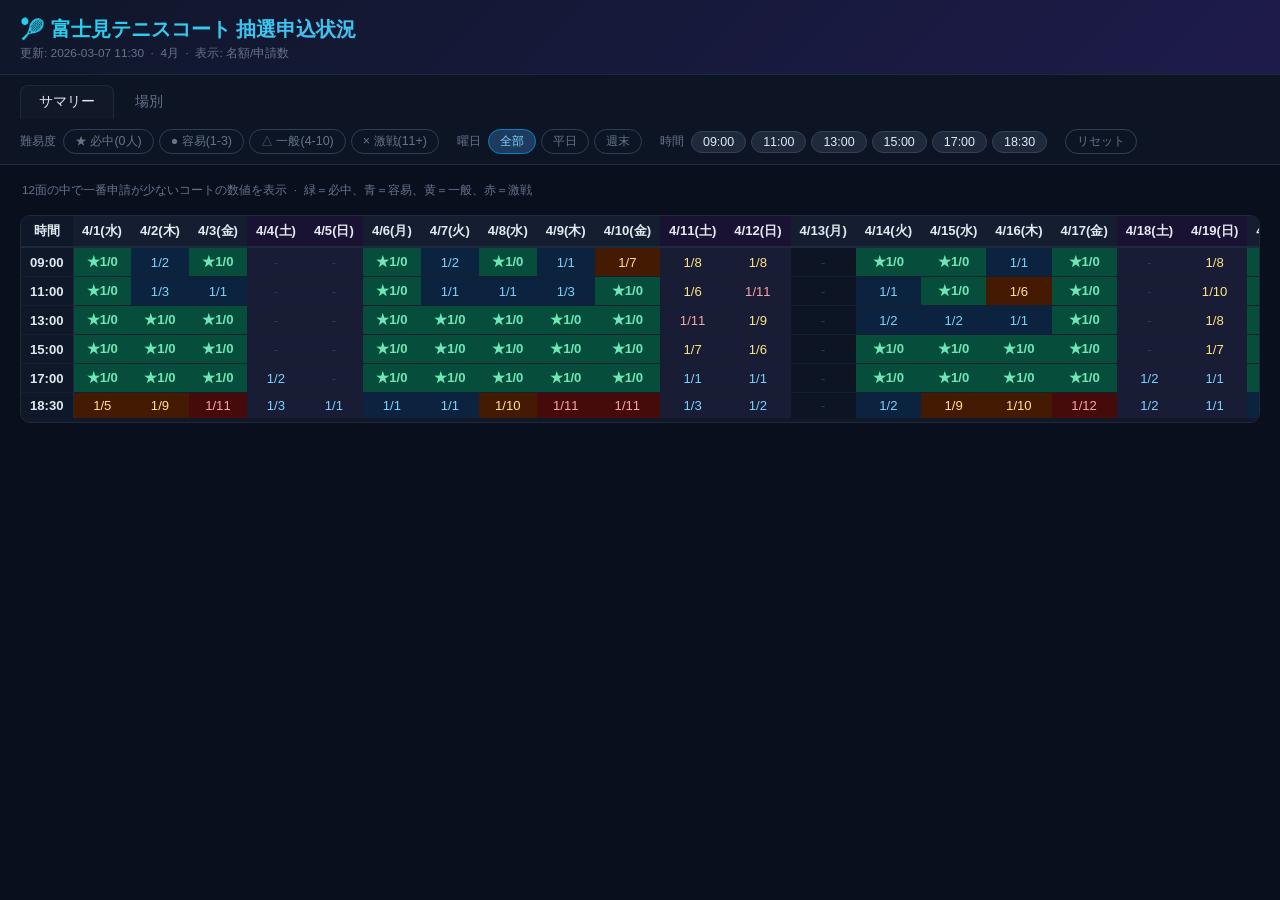
==== commit d1d91210: "重新设计汇总视图，优化 UI - 新增サマリー/場別切换 Tab - 汇总视图显示各日期时段中申请人数最少的球场数据，与场別视图格式统一 - 場別视图新增全展開/全折畳按钮 - 默认全部展开  Co-" ====
--- a/docs/index.html
+++ b/docs/index.html
@@ -18,12 +18,17 @@
 body{font-family:-apple-system,BlinkMacSystemFont,"Segoe UI",Roboto,sans-serif;background:var(--bg);color:var(--text);min-height:100vh}
 
 /* Header */
-.site-header{background:linear-gradient(135deg,#0f172a,#1e1b4b);border-bottom:1px solid var(--border);padding:18px 20px 14px;position:sticky;top:0;z-index:200}
-.site-title{font-size:1.3em;font-weight:700;background:linear-gradient(135deg,#22d3ee,#a78bfa);-webkit-background-clip:text;-webkit-text-fill-color:transparent}
-.site-meta{font-size:.75em;color:var(--muted);margin-top:3px}
-
-/* Filter bar */
-.filters{display:flex;flex-wrap:wrap;gap:10px 20px;padding:12px 20px;background:#0d1424;border-bottom:1px solid var(--border);align-items:center;position:sticky;top:57px;z-index:150}
+.site-header{background:linear-gradient(135deg,#0f172a,#1e1b4b);border-bottom:1px solid var(--border);padding:16px 20px 12px;position:sticky;top:0;z-index:200}
+.site-title{font-size:1.25em;font-weight:700;background:linear-gradient(135deg,#22d3ee,#a78bfa);-webkit-background-clip:text;-webkit-text-fill-color:transparent}
+.site-meta{font-size:.74em;color:var(--muted);margin-top:3px}
+
+/* Toolbar */
+.toolbar{background:#0d1424;border-bottom:1px solid var(--border);position:sticky;top:52px;z-index:150}
+.tabs{display:flex;gap:2px;padding:10px 20px 0}
+.tab{padding:7px 18px;border-radius:8px 8px 0 0;border:1px solid transparent;background:transparent;color:var(--muted);cursor:pointer;font-size:.85em;font-weight:500;transition:all .15s}
+.tab:hover{color:var(--text)}
+.tab.on{background:var(--card);border-color:var(--border);border-bottom-color:var(--card);color:var(--text)}
+.filters{display:flex;flex-wrap:wrap;gap:8px 18px;padding:10px 20px;align-items:center}
 .fg{display:flex;flex-wrap:wrap;gap:5px;align-items:center}
 .flabel{font-size:.72em;color:var(--muted);white-space:nowrap;margin-right:2px}
 .btn{padding:3px 11px;border-radius:20px;border:1px solid #2d3e58;background:transparent;color:var(--muted);cursor:pointer;font-size:.78em;white-space:nowrap;transition:all .15s}
@@ -33,19 +38,22 @@
 .btn.lv-easy.on{background:#0c2340;border-color:#0284c7;color:#7dd3fc}
 .btn.lv-medium.on{background:#451a03;border-color:#b45309;color:#fde68a}
 .btn.lv-hard.on{background:#450a0a;border-color:#b91c1c;color:#fca5a5}
-.btn.day.on{background:#1e3a5f;border-color:#0284c7;color:#7dd3fc}
+.btn.day.on,.btn.expand-btn.on{background:#1e3a5f;border-color:#0284c7;color:#7dd3fc}
 .btn.time-btn.on{background:#1e293b;border-color:#334155;color:var(--text)}
 .btn.reset{border-color:#334155}
 
+/* Views */
+.main{padding:12px 20px;display:flex;flex-direction:column;gap:10px}
+.view{display:none}.view.on{display:flex;flex-direction:column;gap:10px}
+.sum-legend{font-size:.74em;color:var(--muted);padding:6px 2px}
+
 /* Facility cards */
-.main{padding:12px 20px;display:flex;flex-direction:column;gap:10px}
 .facility{background:var(--card);border:1px solid var(--border);border-radius:10px;overflow:hidden}
-.fac-hd{padding:11px 16px;font-size:.95em;font-weight:600;cursor:pointer;user-select:none;display:flex;justify-content:space-between;align-items:center;background:linear-gradient(90deg,#1e3a5f18,transparent);transition:background .15s}
+.fac-hd{padding:10px 16px;font-size:.93em;font-weight:600;cursor:pointer;user-select:none;display:flex;justify-content:space-between;align-items:center;background:linear-gradient(90deg,#1e3a5f18,transparent);transition:background .15s}
 .fac-hd:hover{background:linear-gradient(90deg,#1e3a5f44,transparent)}
 .arrow{font-size:.75em;color:var(--muted);transition:transform .2s}
 .fac-hd.open .arrow{transform:rotate(180deg)}
-.fac-bd{display:none}
-.fac-bd.open{display:block}
+.fac-bd{display:none}.fac-bd.open{display:block}
 
 /* Table */
 .tbl-wrap{overflow-x:auto;padding-bottom:4px}
@@ -53,7 +61,7 @@
 thead th{padding:6px 9px;text-align:center;background:#141e30;border-bottom:2px solid var(--border);font-weight:600;position:sticky;top:0;z-index:10}
 thead th.col-we{background:#1a1232}
 thead th.col-time{position:sticky;left:0;z-index:20;background:#0f1829}
-tbody tr:hover td{filter:brightness(1.15)}
+tbody tr:hover td{filter:brightness(1.18)}
 tbody td{padding:5px 9px;text-align:center;border-top:1px solid #161f30}
 tbody td.col-time{background:#0f1829;font-weight:600;text-align:center;position:sticky;left:0;z-index:5;border-right:1px solid var(--border)}
 tbody td.col-we{background:var(--we-tint)}
@@ -63,7 +71,7 @@
 td.lv-hard{background:var(--hard-bg);color:var(--hard-fg)}
 td.lv-unavailable,td.lv-other{background:var(--na-bg);color:var(--na-fg)}
 
-/* Filter state */
+/* Filter states */
 body.hide-wd .col-wd{display:none}
 body.hide-we .col-we{display:none}
 body.dim-mode td[data-level]{opacity:.07}
@@ -71,9 +79,8 @@
 body.dim-mode td.lv-show{opacity:1}
 
 @media(max-width:640px){
-  .site-header,.filters,.main{padding-left:10px;padding-right:10px}
-  table{font-size:.74em}
-  tbody td{padding:4px 5px}
+  .site-header,.filters,.tabs,.main{padding-left:10px;padding-right:10px}
+  table{font-size:.74em}tbody td{padding:4px 5px}
 }
 </style>
 </head>
@@ -81,86 +88,103 @@
 
 <header class="site-header">
   <div class="site-title">🎾 富士見テニスコート 抽選申込状況</div>
-  <div class="site-meta">更新: 2026-03-07 10:41 &nbsp;·&nbsp; 4月 &nbsp;·&nbsp; 表示: 名額/申請数</div>
+  <div class="site-meta">更新: 2026-03-07 11:30 &nbsp;·&nbsp; 4月 &nbsp;·&nbsp; 表示: 名額/申請数</div>
 </header>
 
-<div class="filters">
-  <div class="fg">
-    <span class="flabel">難易度</span>
-    <button class="btn lv-hot" data-lv="hot" onclick="toggleLv(this)">★ 必中(0人)</button>
-    <button class="btn lv-easy" data-lv="easy" onclick="toggleLv(this)">容易(1-3)</button>
-    <button class="btn lv-medium" data-lv="medium" onclick="toggleLv(this)">一般(4-10)</button>
-    <button class="btn lv-hard" data-lv="hard" onclick="toggleLv(this)">激戦(11+)</button>
-  </div>
-  <div class="fg">
-    <span class="flabel">曜日</span>
-    <button class="btn day on" data-day="all" onclick="setDay(this)">全部</button>
-    <button class="btn day" data-day="wd" onclick="setDay(this)">平日</button>
-    <button class="btn day" data-day="we" onclick="setDay(this)">週末</button>
-  </div>
-  <div class="fg" id="time-fg">
-    <span class="flabel">時間</span>
-  </div>
-  <button class="btn reset" onclick="resetAll()">リセット</button>
+<div class="toolbar">
+  <div class="tabs">
+    <button class="tab on" onclick="setView('summary',this)">サマリー</button>
+    <button class="tab" onclick="setView('facility',this)">場別</button>
+  </div>
+  <div class="filters">
+    <div class="fg">
+      <span class="flabel">難易度</span>
+      <button class="btn lv-hot" data-lv="hot" onclick="toggleLv(this)">★ 必中(0人)</button>
+      <button class="btn lv-easy" data-lv="easy" onclick="toggleLv(this)">● 容易(1-3)</button>
+      <button class="btn lv-medium" data-lv="medium" onclick="toggleLv(this)">△ 一般(4-10)</button>
+      <button class="btn lv-hard" data-lv="hard" onclick="toggleLv(this)">× 激戦(11+)</button>
+    </div>
+    <div class="fg">
+      <span class="flabel">曜日</span>
+      <button class="btn day on" data-day="all" onclick="setDay(this)">全部</button>
+      <button class="btn day" data-day="wd" onclick="setDay(this)">平日</button>
+      <button class="btn day" data-day="we" onclick="setDay(this)">週末</button>
+    </div>
+    <div class="fg" id="time-fg">
+      <span class="flabel">時間</span>
+    </div>
+    <div class="fg" id="expand-fg" style="display:none">
+      <button class="btn expand-btn on" id="expand-btn" onclick="toggleAll()">全折畳</button>
+    </div>
+    <button class="btn reset" onclick="resetAll()">リセット</button>
+  </div>
 </div>
 
 <div class="main">
+  <div class="view on" id="view-summary">
+    <div class="sum-legend">12面の中で一番申請が少ないコートの数値を表示 &nbsp;·&nbsp; 緑＝必中、青＝容易、黄＝一般、赤＝激戦</div>
+    <div class="facility">
+      <div class="tbl-wrap"><table><thead><tr><th class="col-time">時間</th><th class="col-wd">4/1(水)</th><th class="col-wd">4/2(木)</th><th class="col-wd">4/3(金)</th><th class="col-we">4/4(土)</th><th class="col-we">4/5(日)</th><th class="col-wd">4/6(月)</th><th class="col-wd">4/7(火)</th><th class="col-wd">4/8(水)</th><th class="col-wd">4/9(木)</th><th class="col-wd">4/10(金)</th><th class="col-we">4/11(土)</th><th class="col-we">4/12(日)</th><th class="col-wd">4/13(月)</th><th class="col-wd">4/14(火)</th><th class="col-wd">4/15(水)</th><th class="col-wd">4/16(木)</th><th class="col-wd">4/17(金)</th><th class="col-we">4/18(土)</th><th class="col-we">4/19(日)</th><th class="col-wd">4/20(月)</th><th class="col-wd">4/21(火)</th><th class="col-wd">4/22(水)</th><th class="col-wd">4/23(木)</th><th class="col-wd">4/24(金)</th><th class="col-we">4/25(土)</th><th class="col-we">4/26(日)</th><th class="col-wd">4/27(月)</th><th class="col-wd">4/28(火)</th><th class="col-wd">4/29(水)</th><th class="col-wd">4/30(木)</th></tr></thead><tbody><tr class="row-time" data-time="09:00"><td class="col-time">09:00</td><td class="col-wd lv-hot" data-level="hot">★1/0</td><td class="col-wd lv-easy" data-level="easy">1/2</td><td class="col-wd lv-hot" data-level="hot">★1/0</td><td class="col-we lv-unavailable" data-level="unavailable">-</td><td class="col-we lv-unavailable" data-level="unavailable">-</td><td class="col-wd lv-hot" data-level="hot">★1/0</td><td class="col-wd lv-easy" data-level="easy">1/2</td><td class="col-wd lv-hot" data-level="hot">★1/0</td><td class="col-wd lv-easy" data-level="easy">1/1</td><td class="col-wd lv-medium" data-level="medium">1/7</td><td class="col-we lv-medium" data-level="medium">1/8</td><td class="col-we lv-medium" data-level="medium">1/8</td><td class="col-wd lv-unavailable" data-level="unavailable">-</td><td class="col-wd lv-hot" data-level="hot">★1/0</td><td class="col-wd lv-hot" data-level="hot">★1/0</td><td class="col-wd lv-easy" data-level="easy">1/1</td><td class="col-wd lv-hot" data-level="hot">★1/0</td><td class="col-we lv-unavailable" data-level="unavailable">-</td><td class="col-we lv-medium" data-level="medium">1/8</td><td class="col-wd lv-hot" data-level="hot">★1/0</td><td class="col-wd lv-easy" data-level="easy">1/2</td><td class="col-wd lv-hot" data-level="hot">★1/0</td><td class="col-wd lv-hot" data-level="hot">★1/0</td><td class="col-wd lv-hot" data-level="hot">★1/0</td><td class="col-we lv-unavailable" data-level="unavailable">-</td><td class="col-we lv-unavailable" data-level="unavailable">-</td><td class="col-wd lv-hot" data-level="hot">★1/0</td><td class="col-wd lv-unavailable" data-level="unavailable">-</td><td class="col-wd lv-medium" data-level="medium">1/5</td><td class="col-wd lv-easy" data-level="easy">1/2</td></tr><tr class="row-time" data-time="11:00"><td class="col-time">11:00</td><td class="col-wd lv-hot" data-level="hot">★1/0</td><td class="col-wd lv-easy" data-level="easy">1/3</td><td class="col-wd lv-easy" data-level="easy">1/1</td><td class="col-we lv-unavailable" data-level="unavailable">-</td><td class="col-we lv-unavailable" data-level="unavailable">-</td><td class="col-wd lv-hot" data-level="hot">★1/0</td><td class="col-wd lv-easy" data-level="easy">1/1</td><td class="col-wd lv-easy" data-level="easy">1/1</td><td class="col-wd lv-easy" data-level="easy">1/3</td><td class="col-wd lv-hot" data-level="hot">★1/0</td><td class="col-we lv-medium" data-level="medium">1/6</td><td class="col-we lv-hard" data-level="hard">1/11</td><td class="col-wd lv-unavailable" data-level="unavailable">-</td><td class="col-wd lv-easy" data-level="easy">1/1</td><td class="col-wd lv-hot" data-level="hot">★1/0</td><td class="col-wd lv-medium" data-level="medium">1/6</td><td class="col-wd lv-hot" data-level="hot">★1/0</td><td class="col-we lv-unavailable" data-level="unavailable">-</td><td class="col-we lv-medium" data-level="medium">1/10</td><td class="col-wd lv-hot" data-level="hot">★1/0</td><td class="col-wd lv-easy" data-level="easy">1/1</td><td class="col-wd lv-easy" data-level="easy">1/1</td><td class="col-wd lv-medium" data-level="medium">1/6</td><td class="col-wd lv-hot" data-level="hot">★1/0</td><td class="col-we lv-unavailable" data-level="unavailable">-</td><td class="col-we lv-unavailable" data-level="unavailable">-</td><td class="col-wd lv-medium" data-level="medium">1/8</td><td class="col-wd lv-unavailable" data-level="unavailable">-</td><td class="col-wd lv-medium" data-level="medium">1/5</td><td class="col-wd lv-easy" data-level="easy">1/3</td></tr><tr class="row-time" data-time="13:00"><td class="col-time">13:00</td><td class="col-wd lv-hot" data-level="hot">★1/0</td><td class="col-wd lv-hot" data-level="hot">★1/0</td><td class="col-wd lv-hot" data-level="hot">★1/0</td><td class="col-we lv-unavailable" data-level="unavailable">-</td><td class="col-we lv-unavailable" data-level="unavailable">-</td><td class="col-wd lv-hot" data-level="hot">★1/0</td><td class="col-wd lv-hot" data-level="hot">★1/0</td><td class="col-wd lv-hot" data-level="hot">★1/0</td><td class="col-wd lv-hot" data-level="hot">★1/0</td><td class="col-wd lv-hot" data-level="hot">★1/0</td><td class="col-we lv-hard" data-level="hard">1/11</td><td class="col-we lv-medium" data-level="medium">1/9</td><td class="col-wd lv-unavailable" data-level="unavailable">-</td><td class="col-wd lv-easy" data-level="easy">1/2</td><td class="col-wd lv-easy" data-level="easy">1/2</td><td class="col-wd lv-easy" data-level="easy">1/1</td><td class="col-wd lv-hot" data-level="hot">★1/0</td><td class="col-we lv-unavailable" data-level="unavailable">-</td><td class="col-we lv-medium" data-level="medium">1/8</td><td class="col-wd lv-hot" data-level="hot">★1/0</td><td class="col-wd lv-easy" data-level="easy">1/2</td><td class="col-wd lv-hot" data-level="hot">★1/0</td><td class="col-wd lv-hot" data-level="hot">★1/0</td><td class="col-wd lv-hot" data-level="hot">★1/0</td><td class="col-we lv-unavailable" data-level="unavailable">-</td><td class="col-we lv-unavailable" data-level="unavailable">-</td><td class="col-wd lv-easy" data-level="easy">1/1</td><td class="col-wd lv-unavailable" data-level="unavailable">-</td><td class="col-wd lv-medium" data-level="medium">1/4</td><td class="col-wd lv-easy" data-level="easy">1/1</td></tr><tr class="row-time" data-time="15:00"><td class="col-time">15:00</td><td class="col-wd lv-hot" data-level="hot">★1/0</td><td class="col-wd lv-hot" data-level="hot">★1/0</td><td class="col-wd lv-hot" data-level="hot">★1/0</td><td class="col-we lv-unavailable" data-level="unavailable">-</td><td class="col-we lv-unavailable" data-level="unavailable">-</td><td class="col-wd lv-hot" data-level="hot">★1/0</td><td class="col-wd lv-hot" data-level="hot">★1/0</td><td class="col-wd lv-hot" data-level="hot">★1/0</td><td class="col-wd lv-hot" data-level="hot">★1/0</td><td class="col-wd lv-hot" data-level="hot">★1/0</td><td class="col-we lv-medium" data-level="medium">1/7</td><td class="col-we lv-medium" data-level="medium">1/6</td><td class="col-wd lv-unavailable" data-level="unavailable">-</td><td class="col-wd lv-hot" data-level="hot">★1/0</td><td class="col-wd lv-hot" data-level="hot">★1/0</td><td class="col-wd lv-hot" data-level="hot">★1/0</td><td class="col-wd lv-hot" data-level="hot">★1/0</td><td class="col-we lv-unavailable" data-level="unavailable">-</td><td class="col-we lv-medium" data-level="medium">1/7</td><td class="col-wd lv-hot" data-level="hot">★1/0</td><td class="col-wd lv-hot" data-level="hot">★1/0</td><td class="col-wd lv-hot" data-level="hot">★1/0</td><td class="col-wd lv-hot" data-level="hot">★1/0</td><td class="col-wd lv-hot" data-level="hot">★1/0</td><td class="col-we lv-unavailable" data-level="unavailable">-</td><td class="col-we lv-unavailable" data-level="unavailable">-</td><td class="col-wd lv-hot" data-level="hot">★1/0</td><td class="col-wd lv-unavailable" data-level="unavailable">-</td><td class="col-wd lv-medium" data-level="medium">1/4</td><td class="col-wd lv-hot" data-level="hot">★1/0</td></tr><tr class="row-time" data-time="17:00"><td class="col-time">17:00</td><td class="col-wd lv-hot" data-level="hot">★1/0</td><td class="col-wd lv-hot" data-level="hot">★1/0</td><td class="col-wd lv-hot" data-level="hot">★1/0</td><td class="col-we lv-easy" data-level="easy">1/2</td><td class="col-we lv-unavailable" data-level="unavailable">-</td><td class="col-wd lv-hot" data-level="hot">★1/0</td><td class="col-wd lv-hot" data-level="hot">★1/0</td><td class="col-wd lv-hot" data-level="hot">★1/0</td><td class="col-wd lv-hot" data-level="hot">★1/0</td><td class="col-wd lv-hot" data-level="hot">★1/0</td><td class="col-we lv-easy" data-level="easy">1/1</td><td class="col-we lv-easy" data-level="easy">1/1</td><td class="col-wd lv-unavailable" data-level="unavailable">-</td><td class="col-wd lv-hot" data-level="hot">★1/0</td><td class="col-wd lv-hot" data-level="hot">★1/0</td><td class="col-wd lv-hot" data-level="hot">★1/0</td><td class="col-wd lv-hot" data-level="hot">★1/0</td><td class="col-we lv-easy" data-level="easy">1/2</td><td class="col-we lv-easy" data-level="easy">1/1</td><td class="col-wd lv-hot" data-level="hot">★1/0</td><td class="col-wd lv-hot" data-level="hot">★1/0</td><td class="col-wd lv-hot" data-level="hot">★1/0</td><td class="col-wd lv-hot" data-level="hot">★1/0</td><td class="col-wd lv-hot" data-level="hot">★1/0</td><td class="col-we lv-unavailable" data-level="unavailable">-</td><td class="col-we lv-unavailable" data-level="unavailable">-</td><td class="col-wd lv-hot" data-level="hot">★1/0</td><td class="col-wd lv-unavailable" data-level="unavailable">-</td><td class="col-wd lv-hot" data-level="hot">★1/0</td><td class="col-wd lv-hot" data-level="hot">★1/0</td></tr><tr class="row-time" data-time="18:30"><td class="col-time">18:30</td><td class="col-wd lv-medium" data-level="medium">1/5</td><td class="col-wd lv-medium" data-level="medium">1/9</td><td class="col-wd lv-hard" data-level="hard">1/11</td><td class="col-we lv-easy" data-level="easy">1/3</td><td class="col-we lv-easy" data-level="easy">1/1</td><td class="col-wd lv-easy" data-level="easy">1/1</td><td class="col-wd lv-easy" data-level="easy">1/1</td><td class="col-wd lv-medium" data-level="medium">1/10</td><td class="col-wd lv-hard" data-level="hard">1/11</td><td class="col-wd lv-hard" data-level="hard">1/11</td><td class="col-we lv-easy" data-level="easy">1/3</td><td class="col-we lv-easy" data-level="easy">1/2</td><td class="col-wd lv-unavailable" data-level="unavailable">-</td><td class="col-wd lv-easy" data-level="easy">1/2</td><td class="col-wd lv-medium" data-level="medium">1/9</td><td class="col-wd lv-medium" data-level="medium">1/10</td><td class="col-wd lv-hard" data-level="hard">1/12</td><td class="col-we lv-easy" data-level="easy">1/2</td><td class="col-we lv-easy" data-level="easy">1/1</td><td class="col-wd lv-easy" data-level="easy">1/2</td><td class="col-wd lv-easy" data-level="easy">1/3</td><td class="col-wd lv-hard" data-level="hard">1/11</td><td class="col-wd lv-easy" data-level="easy">1/3</td><td class="col-wd lv-hard" data-level="hard">1/13</td><td class="col-we lv-medium" data-level="medium">1/5</td><td class="col-we lv-easy" data-level="easy">1/2</td><td class="col-wd lv-easy" data-level="easy">1/1</td><td class="col-wd lv-unavailable" data-level="unavailable">-</td><td class="col-wd lv-easy" data-level="easy">1/1</td><td class="col-wd lv-medium" data-level="medium">1/6</td></tr></tbody></table></div>
+    </div>
+  </div>
+  <div class="view" id="view-facility">
 <div class="facility">
 <div class="fac-hd" onclick="toggleBody(this)">富士見テニス場１<span class="arrow">▼</span></div>
-<div class="fac-bd"><div class="tbl-wrap"><table><thead><tr><th class="col-time">時間</th><th class="col-wd">4/1(水)</th><th class="col-wd">4/2(木)</th><th class="col-wd">4/3(金)</th><th class="col-we">4/4(土)</th><th class="col-we">4/5(日)</th><th class="col-wd">4/6(月)</th><th class="col-wd">4/7(火)</th><th class="col-wd">4/8(水)</th><th class="col-wd">4/9(木)</th><th class="col-wd">4/10(金)</th><th class="col-we">4/11(土)</th><th class="col-we">4/12(日)</th><th class="col-wd">4/13(月)</th><th class="col-wd">4/14(火)</th><th class="col-wd">4/15(水)</th><th class="col-wd">4/16(木)</th><th class="col-wd">4/17(金)</th><th class="col-we">4/18(土)</th><th class="col-we">4/19(日)</th><th class="col-wd">4/20(月)</th><th class="col-wd">4/21(火)</th><th class="col-wd">4/22(水)</th><th class="col-wd">4/23(木)</th><th class="col-wd">4/24(金)</th><th class="col-we">4/25(土)</th><th class="col-we">4/26(日)</th><th class="col-wd">4/27(月)</th><th class="col-wd">4/28(火)</th><th class="col-wd">4/29(水)</th><th class="col-wd">4/30(木)</th></tr></thead><tbody><tr class="row-time" data-time="09:00"><td class="col-time">09:00</td><td class="col-wd lv-hard" data-level="hard">1/76</td><td class="col-wd lv-easy" data-level="easy">1/2</td><td class="col-wd lv-hot" data-level="hot">★1/0</td><td class="col-we lv-unavailable" data-level="unavailable">-</td><td class="col-we lv-unavailable" data-level="unavailable">-</td><td class="col-wd lv-easy" data-level="easy">1/1</td><td class="col-wd lv-easy" data-level="easy">1/2</td><td class="col-wd lv-hard" data-level="hard">1/89</td><td class="col-wd lv-hard" data-level="hard">1/13</td><td class="col-wd lv-hard" data-level="hard">1/30</td><td class="col-we lv-hard" data-level="hard">1/16</td><td class="col-we lv-hard" data-level="hard">1/19</td><td class="col-wd lv-unavailable" data-level="unavailable">-</td><td class="col-wd lv-easy" data-level="easy">1/1</td><td class="col-wd lv-hard" data-level="hard">1/79</td><td class="col-wd lv-medium" data-level="medium">1/8</td><td class="col-wd lv-medium" data-level="medium">1/5</td><td class="col-we lv-unavailable" data-level="unavailable">-</td><td class="col-we lv-hard" data-level="hard">1/20</td><td class="col-wd lv-easy" data-level="easy">1/1</td><td class="col-wd lv-easy" data-level="easy">1/2</td><td class="col-wd lv-hard" data-level="hard">1/78</td><td class="col-wd lv-hot" data-level="hot">★1/0</td><td class="col-wd lv-hard" data-level="hard">1/20</td><td class="col-we lv-unavailable" data-level="unavailable">-</td><td class="col-we lv-unavailable" data-level="unavailable">-</td><td class="col-wd lv-easy" data-level="easy">1/3</td><td class="col-wd lv-unavailable" data-level="unavailable">-</td><td class="col-wd lv-hard" data-level="hard">1/41</td><td class="col-wd lv-easy" data-level="easy">1/3</td></tr><tr class="row-time" data-time="11:00"><td class="col-time">11:00</td><td class="col-wd lv-medium" data-level="medium">1/6</td><td class="col-wd lv-hard" data-level="hard">1/11</td><td class="col-wd lv-medium" data-level="medium">1/7</td><td class="col-we lv-unavailable" data-level="unavailable">-</td><td class="col-we lv-unavailable" data-level="unavailable">-</td><td class="col-wd lv-medium" data-level="medium">1/6</td><td class="col-wd lv-hard" data-level="hard">1/20</td><td class="col-wd lv-medium" data-level="medium">1/7</td><td class="col-wd lv-hard" data-level="hard">1/30</td><td class="col-wd lv-hard" data-level="hard">1/15</td><td class="col-we lv-hard" data-level="hard">1/15</td><td class="col-we lv-hard" data-level="hard">1/11</td><td class="col-wd lv-unavailable" data-level="unavailable">-</td><td class="col-wd lv-medium" data-level="medium">1/7</td><td class="col-wd lv-medium" data-level="medium">1/7</td><td class="col-wd lv-medium" data-level="medium">1/10</td><td class="col-wd lv-medium" data-level="medium">1/7</td><td class="col-we lv-unavailable" data-level="unavailable">-</td><td class="col-we lv-hard" data-level="hard">1/37</td><td class="col-wd lv-medium" data-level="medium">1/6</td><td class="col-wd lv-medium" data-level="medium">1/7</td><td class="col-wd lv-medium" data-level="medium">1/7</td><td class="col-wd lv-hard" data-level="hard">1/11</td><td class="col-wd lv-medium" data-level="medium">1/6</td><td class="col-we lv-unavailable" data-level="unavailable">-</td><td class="col-we lv-unavailable" data-level="unavailable">-</td><td class="col-wd lv-medium" data-level="medium">1/8</td><td class="col-wd lv-unavailable" data-level="unavailable">-</td><td class="col-wd lv-medium" data-level="medium">1/6</td><td class="col-wd lv-hard" data-level="hard">1/13</td></tr><tr class="row-time" data-time="13:00"><td class="col-time">13:00</td><td class="col-wd lv-medium" data-level="medium">1/9</td><td class="col-wd lv-easy" data-level="easy">1/3</td><td class="col-wd lv-medium" data-level="medium">1/4</td><td class="col-we lv-unavailable" data-level="unavailable">-</td><td class="col-we lv-unavailable" data-level="unavailable">-</td><td class="col-wd lv-easy" data-level="easy">1/2</td><td class="col-wd lv-medium" data-level="medium">1/5</td><td class="col-wd lv-medium" data-level="medium">1/7</td><td class="col-wd lv-easy" data-level="easy">1/2</td><td class="col-wd lv-hard" data-level="hard">1/11</td><td class="col-we lv-hard" data-level="hard">1/18</td><td class="col-we lv-medium" data-level="medium">1/10</td><td class="col-wd lv-unavailable" data-level="unavailable">-</td><td class="col-wd lv-easy" data-level="easy">1/3</td><td class="col-wd lv-medium" data-level="medium">1/6</td><td class="col-wd lv-easy" data-level="easy">1/2</td><td class="col-wd lv-easy" data-level="easy">1/3</td><td class="col-we lv-unavailable" data-level="unavailable">-</td><td class="col-we lv-medium" data-level="medium">1/8</td><td class="col-wd lv-easy" data-level="easy">1/2</td><td class="col-wd lv-easy" data-level="easy">1/2</td><td class="col-wd lv-medium" data-level="medium">1/6</td><td class="col-wd lv-easy" data-level="easy">1/2</td><td class="col-wd lv-easy" data-level="easy">1/2</td><td class="col-we lv-unavailable" data-level="unavailable">-</td><td class="col-we lv-unavailable" data-level="unavailable">-</td><td class="col-wd lv-medium" data-level="medium">1/9</td><td class="col-wd lv-unavailable" data-level="unavailable">-</td><td class="col-wd lv-hard" data-level="hard">1/12</td><td class="col-wd lv-easy" data-level="easy">1/2</td></tr><tr class="row-time" data-time="15:00"><td class="col-time">15:00</td><td class="col-wd lv-easy" data-level="easy">1/3</td><td class="col-wd lv-hot" data-level="hot">★1/0</td><td class="col-wd lv-easy" data-level="easy">1/2</td><td class="col-we lv-unavailable" data-level="unavailable">-</td><td class="col-we lv-unavailable" data-level="unavailable">-</td><td class="col-wd lv-easy" data-level="easy">1/1</td><td class="col-wd lv-hot" data-level="hot">★1/0</td><td class="col-wd lv-easy" data-level="easy">1/1</td><td class="col-wd lv-easy" data-level="easy">1/2</td><td class="col-wd lv-easy" data-level="easy">1/1</td><td class="col-we lv-medium" data-level="medium">1/8</td><td class="col-we lv-medium" data-level="medium">1/8</td><td class="col-wd lv-unavailable" data-level="unavailable">-</td><td class="col-wd lv-hot" data-level="hot">★1/0</td><td class="col-wd lv-easy" data-level="easy">1/2</td><td class="col-wd lv-easy" data-level="easy">1/2</td><td class="col-wd lv-easy" data-level="easy">1/1</td><td class="col-we lv-unavailable" data-level="unavailable">-</td><td class="col-we lv-medium" data-level="medium">1/7</td><td class="col-wd lv-easy" data-level="easy">1/1</td><td class="col-wd lv-hot" data-level="hot">★1/0</td><td class="col-wd lv-easy" data-level="easy">1/1</td><td class="col-wd lv-hot" data-level="hot">★1/0</td><td class="col-wd lv-hot" data-level="hot">★1/0</td><td class="col-we lv-unavailable" data-level="unavailable">-</td><td class="col-we lv-unavailable" data-level="unavailable">-</td><td class="col-wd lv-easy" data-level="easy">1/2</td><td class="col-wd lv-unavailable" data-level="unavailable">-</td><td class="col-wd lv-hard" data-level="hard">1/12</td><td class="col-wd lv-medium" data-level="medium">1/4</td></tr><tr class="row-time" data-time="17:00"><td class="col-time">17:00</td><td class="col-wd lv-hot" data-level="hot">★1/0</td><td class="col-wd lv-hot" data-level="hot">★1/0</td><td class="col-wd lv-hot" data-level="hot">★1/0</td><td class="col-we lv-medium" data-level="medium">1/4</td><td class="col-we lv-unavailable" data-level="unavailable">-</td><td class="col-wd lv-hot" data-level="hot">★1/0</td><td class="col-wd lv-hot" data-level="hot">★1/0</td><td class="col-wd lv-hot" data-level="hot">★1/0</td><td class="col-wd lv-hot" data-level="hot">★1/0</td><td class="col-wd lv-easy" data-level="easy">1/1</td><td class="col-we lv-medium" data-level="medium">1/5</td><td class="col-we lv-easy" data-level="easy">1/1</td><td class="col-wd lv-unavailable" data-level="unavailable">-</td><td class="col-wd lv-hot" data-level="hot">★1/0</td><td class="col-wd lv-easy" data-level="easy">1/1</td><td class="col-wd lv-hot" data-level="hot">★1/0</td><td class="col-wd lv-hot" data-level="hot">★1/0</td><td class="col-we lv-easy" data-level="easy">1/2</td><td class="col-we lv-easy" data-level="easy">1/1</td><td class="col-wd lv-hot" data-level="hot">★1/0</td><td class="col-wd lv-hot" data-level="hot">★1/0</td><td class="col-wd lv-hot" data-level="hot">★1/0</td><td class="col-wd lv-hot" data-level="hot">★1/0</td><td class="col-wd lv-hot" data-level="hot">★1/0</td><td class="col-we lv-unavailable" data-level="unavailable">-</td><td class="col-we lv-unavailable" data-level="unavailable">-</td><td class="col-wd lv-hot" data-level="hot">★1/0</td><td class="col-wd lv-unavailable" data-level="unavailable">-</td><td class="col-wd lv-easy" data-level="easy">1/1</td><td class="col-wd lv-easy" data-level="easy">1/1</td></tr><tr class="row-time" data-time="18:30"><td class="col-time">18:30</td><td class="col-wd lv-hard" data-level="hard">1/12</td><td class="col-wd lv-hard" data-level="hard">1/18</td><td class="col-wd lv-hard" data-level="hard">1/19</td><td class="col-we lv-hard" data-level="hard">1/14</td><td class="col-we lv-medium" data-level="medium">1/4</td><td class="col-wd lv-medium" data-level="medium">1/10</td><td class="col-wd lv-hard" data-level="hard">1/12</td><td class="col-wd lv-hard" data-level="hard">1/14</td><td class="col-wd lv-hard" data-level="hard">1/33</td><td class="col-wd lv-hard" data-level="hard">1/15</td><td class="col-we lv-hard" data-level="hard">1/13</td><td class="col-we lv-medium" data-level="medium">1/6</td><td class="col-wd lv-unavailable" data-level="unavailable">-</td><td class="col-wd lv-medium" data-level="medium">1/6</td><td class="col-wd lv-hard" data-level="hard">1/13</td><td class="col-wd lv-hard" data-level="hard">1/15</td><td class="col-wd lv-hard" data-level="hard">1/71</td><td class="col-we lv-easy" data-level="easy">1/2</td><td class="col-we lv-medium" data-level="medium">1/6</td><td class="col-wd lv-hard" data-level="hard">1/21</td><td class="col-wd lv-hard" data-level="hard">1/11</td><td class="col-wd lv-hard" data-level="hard">1/22</td><td class="col-wd lv-hard" data-level="hard">1/12</td><td class="col-wd lv-hard" data-level="hard">1/14</td><td class="col-we lv-medium" data-level="medium">1/8</td><td class="col-we lv-easy" data-level="easy">1/3</td><td class="col-wd lv-hard" data-level="hard">1/14</td><td class="col-wd lv-unavailable" data-level="unavailable">-</td><td class="col-wd lv-easy" data-level="easy">1/2</td><td class="col-wd lv-hard" data-level="hard">1/23</td></tr></tbody></table></div></div>
+<div class="fac-bd open"><div class="tbl-wrap"><table><thead><tr><th class="col-time">時間</th><th class="col-wd">4/1(水)</th><th class="col-wd">4/2(木)</th><th class="col-wd">4/3(金)</th><th class="col-we">4/4(土)</th><th class="col-we">4/5(日)</th><th class="col-wd">4/6(月)</th><th class="col-wd">4/7(火)</th><th class="col-wd">4/8(水)</th><th class="col-wd">4/9(木)</th><th class="col-wd">4/10(金)</th><th class="col-we">4/11(土)</th><th class="col-we">4/12(日)</th><th class="col-wd">4/13(月)</th><th class="col-wd">4/14(火)</th><th class="col-wd">4/15(水)</th><th class="col-wd">4/16(木)</th><th class="col-wd">4/17(金)</th><th class="col-we">4/18(土)</th><th class="col-we">4/19(日)</th><th class="col-wd">4/20(月)</th><th class="col-wd">4/21(火)</th><th class="col-wd">4/22(水)</th><th class="col-wd">4/23(木)</th><th class="col-wd">4/24(金)</th><th class="col-we">4/25(土)</th><th class="col-we">4/26(日)</th><th class="col-wd">4/27(月)</th><th class="col-wd">4/28(火)</th><th class="col-wd">4/29(水)</th><th class="col-wd">4/30(木)</th></tr></thead><tbody><tr class="row-time" data-time="09:00"><td class="col-time">09:00</td><td class="col-wd lv-hard" data-level="hard">1/76</td><td class="col-wd lv-easy" data-level="easy">1/2</td><td class="col-wd lv-hot" data-level="hot">★1/0</td><td class="col-we lv-unavailable" data-level="unavailable">-</td><td class="col-we lv-unavailable" data-level="unavailable">-</td><td class="col-wd lv-easy" data-level="easy">1/1</td><td class="col-wd lv-easy" data-level="easy">1/2</td><td class="col-wd lv-hard" data-level="hard">1/89</td><td class="col-wd lv-hard" data-level="hard">1/13</td><td class="col-wd lv-hard" data-level="hard">1/30</td><td class="col-we lv-hard" data-level="hard">1/16</td><td class="col-we lv-hard" data-level="hard">1/19</td><td class="col-wd lv-unavailable" data-level="unavailable">-</td><td class="col-wd lv-easy" data-level="easy">1/1</td><td class="col-wd lv-hard" data-level="hard">1/79</td><td class="col-wd lv-medium" data-level="medium">1/8</td><td class="col-wd lv-medium" data-level="medium">1/5</td><td class="col-we lv-unavailable" data-level="unavailable">-</td><td class="col-we lv-hard" data-level="hard">1/20</td><td class="col-wd lv-easy" data-level="easy">1/1</td><td class="col-wd lv-easy" data-level="easy">1/2</td><td class="col-wd lv-hard" data-level="hard">1/78</td><td class="col-wd lv-hot" data-level="hot">★1/0</td><td class="col-wd lv-hard" data-level="hard">1/20</td><td class="col-we lv-unavailable" data-level="unavailable">-</td><td class="col-we lv-unavailable" data-level="unavailable">-</td><td class="col-wd lv-easy" data-level="easy">1/3</td><td class="col-wd lv-unavailable" data-level="unavailable">-</td><td class="col-wd lv-hard" data-level="hard">1/41</td><td class="col-wd lv-easy" data-level="easy">1/3</td></tr><tr class="row-time" data-time="11:00"><td class="col-time">11:00</td><td class="col-wd lv-medium" data-level="medium">1/6</td><td class="col-wd lv-hard" data-level="hard">1/11</td><td class="col-wd lv-medium" data-level="medium">1/7</td><td class="col-we lv-unavailable" data-level="unavailable">-</td><td class="col-we lv-unavailable" data-level="unavailable">-</td><td class="col-wd lv-medium" data-level="medium">1/6</td><td class="col-wd lv-hard" data-level="hard">1/20</td><td class="col-wd lv-medium" data-level="medium">1/7</td><td class="col-wd lv-hard" data-level="hard">1/30</td><td class="col-wd lv-hard" data-level="hard">1/15</td><td class="col-we lv-hard" data-level="hard">1/15</td><td class="col-we lv-hard" data-level="hard">1/13</td><td class="col-wd lv-unavailable" data-level="unavailable">-</td><td class="col-wd lv-medium" data-level="medium">1/7</td><td class="col-wd lv-medium" data-level="medium">1/7</td><td class="col-wd lv-medium" data-level="medium">1/10</td><td class="col-wd lv-medium" data-level="medium">1/7</td><td class="col-we lv-unavailable" data-level="unavailable">-</td><td class="col-we lv-hard" data-level="hard">1/37</td><td class="col-wd lv-medium" data-level="medium">1/6</td><td class="col-wd lv-medium" data-level="medium">1/7</td><td class="col-wd lv-medium" data-level="medium">1/7</td><td class="col-wd lv-hard" data-level="hard">1/11</td><td class="col-wd lv-medium" data-level="medium">1/6</td><td class="col-we lv-unavailable" data-level="unavailable">-</td><td class="col-we lv-unavailable" data-level="unavailable">-</td><td class="col-wd lv-medium" data-level="medium">1/8</td><td class="col-wd lv-unavailable" data-level="unavailable">-</td><td class="col-wd lv-medium" data-level="medium">1/6</td><td class="col-wd lv-hard" data-level="hard">1/13</td></tr><tr class="row-time" data-time="13:00"><td class="col-time">13:00</td><td class="col-wd lv-medium" data-level="medium">1/9</td><td class="col-wd lv-easy" data-level="easy">1/3</td><td class="col-wd lv-medium" data-level="medium">1/4</td><td class="col-we lv-unavailable" data-level="unavailable">-</td><td class="col-we lv-unavailable" data-level="unavailable">-</td><td class="col-wd lv-easy" data-level="easy">1/2</td><td class="col-wd lv-medium" data-level="medium">1/5</td><td class="col-wd lv-medium" data-level="medium">1/7</td><td class="col-wd lv-easy" data-level="easy">1/2</td><td class="col-wd lv-hard" data-level="hard">1/11</td><td class="col-we lv-hard" data-level="hard">1/18</td><td class="col-we lv-medium" data-level="medium">1/10</td><td class="col-wd lv-unavailable" data-level="unavailable">-</td><td class="col-wd lv-easy" data-level="easy">1/3</td><td class="col-wd lv-medium" data-level="medium">1/6</td><td class="col-wd lv-easy" data-level="easy">1/2</td><td class="col-wd lv-easy" data-level="easy">1/3</td><td class="col-we lv-unavailable" data-level="unavailable">-</td><td class="col-we lv-medium" data-level="medium">1/8</td><td class="col-wd lv-easy" data-level="easy">1/2</td><td class="col-wd lv-easy" data-level="easy">1/2</td><td class="col-wd lv-medium" data-level="medium">1/6</td><td class="col-wd lv-easy" data-level="easy">1/2</td><td class="col-wd lv-easy" data-level="easy">1/2</td><td class="col-we lv-unavailable" data-level="unavailable">-</td><td class="col-we lv-unavailable" data-level="unavailable">-</td><td class="col-wd lv-medium" data-level="medium">1/9</td><td class="col-wd lv-unavailable" data-level="unavailable">-</td><td class="col-wd lv-hard" data-level="hard">1/12</td><td class="col-wd lv-easy" data-level="easy">1/2</td></tr><tr class="row-time" data-time="15:00"><td class="col-time">15:00</td><td class="col-wd lv-easy" data-level="easy">1/3</td><td class="col-wd lv-hot" data-level="hot">★1/0</td><td class="col-wd lv-easy" data-level="easy">1/2</td><td class="col-we lv-unavailable" data-level="unavailable">-</td><td class="col-we lv-unavailable" data-level="unavailable">-</td><td class="col-wd lv-easy" data-level="easy">1/1</td><td class="col-wd lv-hot" data-level="hot">★1/0</td><td class="col-wd lv-easy" data-level="easy">1/1</td><td class="col-wd lv-easy" data-level="easy">1/2</td><td class="col-wd lv-easy" data-level="easy">1/1</td><td class="col-we lv-medium" data-level="medium">1/8</td><td class="col-we lv-medium" data-level="medium">1/8</td><td class="col-wd lv-unavailable" data-level="unavailable">-</td><td class="col-wd lv-hot" data-level="hot">★1/0</td><td class="col-wd lv-easy" data-level="easy">1/2</td><td class="col-wd lv-easy" data-level="easy">1/2</td><td class="col-wd lv-easy" data-level="easy">1/1</td><td class="col-we lv-unavailable" data-level="unavailable">-</td><td class="col-we lv-medium" data-level="medium">1/7</td><td class="col-wd lv-easy" data-level="easy">1/1</td><td class="col-wd lv-hot" data-level="hot">★1/0</td><td class="col-wd lv-easy" data-level="easy">1/1</td><td class="col-wd lv-hot" data-level="hot">★1/0</td><td class="col-wd lv-hot" data-level="hot">★1/0</td><td class="col-we lv-unavailable" data-level="unavailable">-</td><td class="col-we lv-unavailable" data-level="unavailable">-</td><td class="col-wd lv-easy" data-level="easy">1/2</td><td class="col-wd lv-unavailable" data-level="unavailable">-</td><td class="col-wd lv-hard" data-level="hard">1/12</td><td class="col-wd lv-medium" data-level="medium">1/4</td></tr><tr class="row-time" data-time="17:00"><td class="col-time">17:00</td><td class="col-wd lv-hot" data-level="hot">★1/0</td><td class="col-wd lv-hot" data-level="hot">★1/0</td><td class="col-wd lv-hot" data-level="hot">★1/0</td><td class="col-we lv-medium" data-level="medium">1/5</td><td class="col-we lv-unavailable" data-level="unavailable">-</td><td class="col-wd lv-hot" data-level="hot">★1/0</td><td class="col-wd lv-hot" data-level="hot">★1/0</td><td class="col-wd lv-hot" data-level="hot">★1/0</td><td class="col-wd lv-hot" data-level="hot">★1/0</td><td class="col-wd lv-easy" data-level="easy">1/1</td><td class="col-we lv-medium" data-level="medium">1/6</td><td class="col-we lv-easy" data-level="easy">1/1</td><td class="col-wd lv-unavailable" data-level="unavailable">-</td><td class="col-wd lv-hot" data-level="hot">★1/0</td><td class="col-wd lv-easy" data-level="easy">1/1</td><td class="col-wd lv-hot" data-level="hot">★1/0</td><td class="col-wd lv-hot" data-level="hot">★1/0</td><td class="col-we lv-easy" data-level="easy">1/2</td><td class="col-we lv-easy" data-level="easy">1/1</td><td class="col-wd lv-hot" data-level="hot">★1/0</td><td class="col-wd lv-hot" data-level="hot">★1/0</td><td class="col-wd lv-hot" data-level="hot">★1/0</td><td class="col-wd lv-hot" data-level="hot">★1/0</td><td class="col-wd lv-hot" data-level="hot">★1/0</td><td class="col-we lv-unavailable" data-level="unavailable">-</td><td class="col-we lv-unavailable" data-level="unavailable">-</td><td class="col-wd lv-hot" data-level="hot">★1/0</td><td class="col-wd lv-unavailable" data-level="unavailable">-</td><td class="col-wd lv-easy" data-level="easy">1/1</td><td class="col-wd lv-easy" data-level="easy">1/1</td></tr><tr class="row-time" data-time="18:30"><td class="col-time">18:30</td><td class="col-wd lv-hard" data-level="hard">1/12</td><td class="col-wd lv-hard" data-level="hard">1/18</td><td class="col-wd lv-hard" data-level="hard">1/19</td><td class="col-we lv-hard" data-level="hard">1/18</td><td class="col-we lv-medium" data-level="medium">1/4</td><td class="col-wd lv-medium" data-level="medium">1/10</td><td class="col-wd lv-hard" data-level="hard">1/12</td><td class="col-wd lv-hard" data-level="hard">1/14</td><td class="col-wd lv-hard" data-level="hard">1/33</td><td class="col-wd lv-hard" data-level="hard">1/15</td><td class="col-we lv-hard" data-level="hard">1/17</td><td class="col-we lv-medium" data-level="medium">1/6</td><td class="col-wd lv-unavailable" data-level="unavailable">-</td><td class="col-wd lv-medium" data-level="medium">1/6</td><td class="col-wd lv-hard" data-level="hard">1/13</td><td class="col-wd lv-hard" data-level="hard">1/15</td><td class="col-wd lv-hard" data-level="hard">1/71</td><td class="col-we lv-easy" data-level="easy">1/2</td><td class="col-we lv-medium" data-level="medium">1/6</td><td class="col-wd lv-hard" data-level="hard">1/27</td><td class="col-wd lv-hard" data-level="hard">1/11</td><td class="col-wd lv-hard" data-level="hard">1/28</td><td class="col-wd lv-hard" data-level="hard">1/12</td><td class="col-wd lv-hard" data-level="hard">1/14</td><td class="col-we lv-medium" data-level="medium">1/8</td><td class="col-we lv-easy" data-level="easy">1/3</td><td class="col-wd lv-hard" data-level="hard">1/18</td><td class="col-wd lv-unavailable" data-level="unavailable">-</td><td class="col-wd lv-easy" data-level="easy">1/2</td><td class="col-wd lv-hard" data-level="hard">1/23</td></tr></tbody></table></div></div>
 </div>
 <div class="facility">
 <div class="fac-hd" onclick="toggleBody(this)">富士見テニス場２<span class="arrow">▼</span></div>
-<div class="fac-bd"><div class="tbl-wrap"><table><thead><tr><th class="col-time">時間</th><th class="col-wd">4/1(水)</th><th class="col-wd">4/2(木)</th><th class="col-wd">4/3(金)</th><th class="col-we">4/4(土)</th><th class="col-we">4/5(日)</th><th class="col-wd">4/6(月)</th><th class="col-wd">4/7(火)</th><th class="col-wd">4/8(水)</th><th class="col-wd">4/9(木)</th><th class="col-wd">4/10(金)</th><th class="col-we">4/11(土)</th><th class="col-we">4/12(日)</th><th class="col-wd">4/13(月)</th><th class="col-wd">4/14(火)</th><th class="col-wd">4/15(水)</th><th class="col-wd">4/16(木)</th><th class="col-wd">4/17(金)</th><th class="col-we">4/18(土)</th><th class="col-we">4/19(日)</th><th class="col-wd">4/20(月)</th><th class="col-wd">4/21(火)</th><th class="col-wd">4/22(水)</th><th class="col-wd">4/23(木)</th><th class="col-wd">4/24(金)</th><th class="col-we">4/25(土)</th><th class="col-we">4/26(日)</th><th class="col-wd">4/27(月)</th><th class="col-wd">4/28(火)</th><th class="col-wd">4/29(水)</th><th class="col-wd">4/30(木)</th></tr></thead><tbody><tr class="row-time" data-time="09:00"><td class="col-time">09:00</td><td class="col-wd lv-medium" data-level="medium">1/5</td><td class="col-wd lv-easy" data-level="easy">1/3</td><td class="col-wd lv-medium" data-level="medium">1/5</td><td class="col-we lv-unavailable" data-level="unavailable">-</td><td class="col-we lv-unavailable" data-level="unavailable">-</td><td class="col-wd lv-medium" data-level="medium">1/5</td><td class="col-wd lv-medium" data-level="medium">1/4</td><td class="col-wd lv-medium" data-level="medium">1/5</td><td class="col-wd lv-easy" data-level="easy">1/3</td><td class="col-wd lv-hard" data-level="hard">1/12</td><td class="col-we lv-medium" data-level="medium">1/8</td><td class="col-we lv-medium" data-level="medium">1/8</td><td class="col-wd lv-unavailable" data-level="unavailable">-</td><td class="col-wd lv-hot" data-level="hot">★1/0</td><td class="col-wd lv-medium" data-level="medium">1/5</td><td class="col-wd lv-easy" data-level="easy">1/2</td><td class="col-wd lv-easy" data-level="easy">1/2</td><td class="col-we lv-unavailable" data-level="unavailable">-</td><td class="col-we lv-medium" data-level="medium">1/10</td><td class="col-wd lv-medium" data-level="medium">1/5</td><td class="col-wd lv-medium" data-level="medium">1/4</td><td class="col-wd lv-medium" data-level="medium">1/5</td><td class="col-wd lv-easy" data-level="easy">1/2</td><td class="col-wd lv-medium" data-level="medium">1/5</td><td class="col-we lv-unavailable" data-level="unavailable">-</td><td class="col-we lv-unavailable" data-level="unavailable">-</td><td class="col-wd lv-easy" data-level="easy">1/1</td><td class="col-wd lv-unavailable" data-level="unavailable">-</td><td class="col-wd lv-hard" data-level="hard">1/12</td><td class="col-wd lv-easy" data-level="easy">1/3</td></tr><tr class="row-time" data-time="11:00"><td class="col-time">11:00</td><td class="col-wd lv-hot" data-level="hot">★1/0</td><td class="col-wd lv-easy" data-level="easy">1/3</td><td class="col-wd lv-easy" data-level="easy">1/3</td><td class="col-we lv-unavailable" data-level="unavailable">-</td><td class="col-we lv-unavailable" data-level="unavailable">-</td><td class="col-wd lv-hot" data-level="hot">★1/0</td><td class="col-wd lv-easy" data-level="easy">1/3</td><td class="col-wd lv-easy" data-level="easy">1/1</td><td class="col-wd lv-medium" data-level="medium">1/5</td><td class="col-wd lv-hard" data-level="hard">1/12</td><td class="col-we lv-medium" data-level="medium">1/9</td><td class="col-we lv-hard" data-level="hard">1/19</td><td class="col-wd lv-unavailable" data-level="unavailable">-</td><td class="col-wd lv-easy" data-level="easy">1/1</td><td class="col-wd lv-hot" data-level="hot">★1/0</td><td class="col-wd lv-hard" data-level="hard">1/15</td><td class="col-wd lv-easy" data-level="easy">1/2</td><td class="col-we lv-unavailable" data-level="unavailable">-</td><td class="col-we lv-hard" data-level="hard">1/17</td><td class="col-wd lv-easy" data-level="easy">1/1</td><td class="col-wd lv-easy" data-level="easy">1/1</td><td class="col-wd lv-easy" data-level="easy">1/1</td><td class="col-wd lv-medium" data-level="medium">1/6</td><td class="col-wd lv-easy" data-level="easy">1/1</td><td class="col-we lv-unavailable" data-level="unavailable">-</td><td class="col-we lv-unavailable" data-level="unavailable">-</td><td class="col-wd lv-hard" data-level="hard">1/13</td><td class="col-wd lv-unavailable" data-level="unavailable">-</td><td class="col-wd lv-medium" data-level="medium">1/7</td><td class="col-wd lv-easy" data-level="easy">1/3</td></tr><tr class="row-time" data-time="13:00"><td class="col-time">13:00</td><td class="col-wd lv-easy" data-level="easy">1/1</td><td class="col-wd lv-hot" data-level="hot">★1/0</td><td class="col-wd lv-medium" data-level="medium">1/4</td><td class="col-we lv-unavailable" data-level="unavailable">-</td><td class="col-we lv-unavailable" data-level="unavailable">-</td><td class="col-wd lv-hot" data-level="hot">★1/0</td><td class="col-wd lv-easy" data-level="easy">1/1</td><td class="col-wd lv-hot" data-level="hot">★1/0</td><td class="col-wd lv-easy" data-level="easy">1/2</td><td class="col-wd lv-hard" data-level="hard">1/12</td><td class="col-we lv-hard" data-level="hard">1/17</td><td class="col-we lv-hard" data-level="hard">1/14</td><td class="col-wd lv-unavailable" data-level="unavailable">-</td><td class="col-wd lv-easy" data-level="easy">1/2</td><td class="col-wd lv-easy" data-level="easy">1/2</td><td class="col-wd lv-easy" data-level="easy">1/1</td><td class="col-wd lv-easy" data-level="easy">1/1</td><td class="col-we lv-unavailable" data-level="unavailable">-</td><td class="col-we lv-medium" data-level="medium">1/8</td><td class="col-wd lv-hot" data-level="hot">★1/0</td><td class="col-wd lv-easy" data-level="easy">1/2</td><td class="col-wd lv-hot" data-level="hot">★1/0</td><td class="col-wd lv-easy" data-level="easy">1/3</td><td class="col-wd lv-hot" data-level="hot">★1/0</td><td class="col-we lv-unavailable" data-level="unavailable">-</td><td class="col-we lv-unavailable" data-level="unavailable">-</td><td class="col-wd lv-easy" data-level="easy">1/1</td><td class="col-wd lv-unavailable" data-level="unavailable">-</td><td class="col-wd lv-medium" data-level="medium">1/7</td><td class="col-wd lv-easy" data-level="easy">1/1</td></tr><tr class="row-time" data-time="15:00"><td class="col-time">15:00</td><td class="col-wd lv-hot" data-level="hot">★1/0</td><td class="col-wd lv-hot" data-level="hot">★1/0</td><td class="col-wd lv-hot" data-level="hot">★1/0</td><td class="col-we lv-unavailable" data-level="unavailable">-</td><td class="col-we lv-unavailable" data-level="unavailable">-</td><td class="col-wd lv-hot" data-level="hot">★1/0</td><td class="col-wd lv-hot" data-level="hot">★1/0</td><td class="col-wd lv-hot" data-level="hot">★1/0</td><td class="col-wd lv-hot" data-level="hot">★1/0</td><td class="col-wd lv-hot" data-level="hot">★1/0</td><td class="col-we lv-medium" data-level="medium">1/7</td><td class="col-we lv-hard" data-level="hard">1/14</td><td class="col-wd lv-unavailable" data-level="unavailable">-</td><td class="col-wd lv-hot" data-level="hot">★1/0</td><td class="col-wd lv-hot" data-level="hot">★1/0</td><td class="col-wd lv-hot" data-level="hot">★1/0</td><td class="col-wd lv-easy" data-level="easy">1/1</td><td class="col-we lv-unavailable" data-level="unavailable">-</td><td class="col-we lv-medium" data-level="medium">1/10</td><td class="col-wd lv-hot" data-level="hot">★1/0</td><td class="col-wd lv-hot" data-level="hot">★1/0</td><td class="col-wd lv-hot" data-level="hot">★1/0</td><td class="col-wd lv-hot" data-level="hot">★1/0</td><td class="col-wd lv-hot" data-level="hot">★1/0</td><td class="col-we lv-unavailable" data-level="unavailable">-</td><td class="col-we lv-unavailable" data-level="unavailable">-</td><td class="col-wd lv-hot" data-level="hot">★1/0</td><td class="col-wd lv-unavailable" data-level="unavailable">-</td><td class="col-wd lv-medium" data-level="medium">1/5</td><td class="col-wd lv-hot" data-level="hot">★1/0</td></tr><tr class="row-time" data-time="17:00"><td class="col-time">17:00</td><td class="col-wd lv-hot" data-level="hot">★1/0</td><td class="col-wd lv-hot" data-level="hot">★1/0</td><td class="col-wd lv-hot" data-level="hot">★1/0</td><td class="col-we lv-easy" data-level="easy">1/3</td><td class="col-we lv-unavailable" data-level="unavailable">-</td><td class="col-wd lv-hot" data-level="hot">★1/0</td><td class="col-wd lv-hot" data-level="hot">★1/0</td><td class="col-wd lv-hot" data-level="hot">★1/0</td><td class="col-wd lv-hot" data-level="hot">★1/0</td><td class="col-wd lv-easy" data-level="easy">1/1</td><td class="col-we lv-easy" data-level="easy">1/2</td><td class="col-we lv-medium" data-level="medium">1/7</td><td class="col-wd lv-unavailable" data-level="unavailable">-</td><td class="col-wd lv-hot" data-level="hot">★1/0</td><td class="col-wd lv-hot" data-level="hot">★1/0</td><td class="col-wd lv-hot" data-level="hot">★1/0</td><td class="col-wd lv-hot" data-level="hot">★1/0</td><td class="col-we lv-easy" data-level="easy">1/3</td><td class="col-we lv-easy" data-level="easy">1/2</td><td class="col-wd lv-hot" data-level="hot">★1/0</td><td class="col-wd lv-hot" data-level="hot">★1/0</td><td class="col-wd lv-hot" data-level="hot">★1/0</td><td class="col-wd lv-hot" data-level="hot">★1/0</td><td class="col-wd lv-hot" data-level="hot">★1/0</td><td class="col-we lv-unavailable" data-level="unavailable">-</td><td class="col-we lv-unavailable" data-level="unavailable">-</td><td class="col-wd lv-hot" data-level="hot">★1/0</td><td class="col-wd lv-unavailable" data-level="unavailable">-</td><td class="col-wd lv-medium" data-level="medium">1/4</td><td class="col-wd lv-hot" data-level="hot">★1/0</td></tr><tr class="row-time" data-time="18:30"><td class="col-time">18:30</td><td class="col-wd lv-hard" data-level="hard">1/17</td><td class="col-wd lv-hard" data-level="hard">1/20</td><td class="col-wd lv-hard" data-level="hard">1/11</td><td class="col-we lv-medium" data-level="medium">1/4</td><td class="col-we lv-easy" data-level="easy">1/1</td><td class="col-wd lv-easy" data-level="easy">1/3</td><td class="col-wd lv-easy" data-level="easy">1/2</td><td class="col-wd lv-hard" data-level="hard">1/17</td><td class="col-wd lv-hard" data-level="hard">1/27</td><td class="col-wd lv-hard" data-level="hard">1/14</td><td class="col-we lv-medium" data-level="medium">1/4</td><td class="col-we lv-medium" data-level="medium">1/6</td><td class="col-wd lv-unavailable" data-level="unavailable">-</td><td class="col-wd lv-hard" data-level="hard">1/20</td><td class="col-wd lv-hard" data-level="hard">1/17</td><td class="col-wd lv-medium" data-level="medium">1/10</td><td class="col-wd lv-hard" data-level="hard">1/17</td><td class="col-we lv-hard" data-level="hard">1/11</td><td class="col-we lv-easy" data-level="easy">1/3</td><td class="col-wd lv-medium" data-level="medium">1/4</td><td class="col-wd lv-hard" data-level="hard">1/20</td><td class="col-wd lv-hard" data-level="hard">1/16</td><td class="col-wd lv-easy" data-level="easy">1/3</td><td class="col-wd lv-hard" data-level="hard">1/16</td><td class="col-we lv-medium" data-level="medium">1/6</td><td class="col-we lv-easy" data-level="easy">1/2</td><td class="col-wd lv-easy" data-level="easy">1/1</td><td class="col-wd lv-unavailable" data-level="unavailable">-</td><td class="col-wd lv-easy" data-level="easy">1/2</td><td class="col-wd lv-medium" data-level="medium">1/6</td></tr></tbody></table></div></div>
+<div class="fac-bd open"><div class="tbl-wrap"><table><thead><tr><th class="col-time">時間</th><th class="col-wd">4/1(水)</th><th class="col-wd">4/2(木)</th><th class="col-wd">4/3(金)</th><th class="col-we">4/4(土)</th><th class="col-we">4/5(日)</th><th class="col-wd">4/6(月)</th><th class="col-wd">4/7(火)</th><th class="col-wd">4/8(水)</th><th class="col-wd">4/9(木)</th><th class="col-wd">4/10(金)</th><th class="col-we">4/11(土)</th><th class="col-we">4/12(日)</th><th class="col-wd">4/13(月)</th><th class="col-wd">4/14(火)</th><th class="col-wd">4/15(水)</th><th class="col-wd">4/16(木)</th><th class="col-wd">4/17(金)</th><th class="col-we">4/18(土)</th><th class="col-we">4/19(日)</th><th class="col-wd">4/20(月)</th><th class="col-wd">4/21(火)</th><th class="col-wd">4/22(水)</th><th class="col-wd">4/23(木)</th><th class="col-wd">4/24(金)</th><th class="col-we">4/25(土)</th><th class="col-we">4/26(日)</th><th class="col-wd">4/27(月)</th><th class="col-wd">4/28(火)</th><th class="col-wd">4/29(水)</th><th class="col-wd">4/30(木)</th></tr></thead><tbody><tr class="row-time" data-time="09:00"><td class="col-time">09:00</td><td class="col-wd lv-medium" data-level="medium">1/5</td><td class="col-wd lv-easy" data-level="easy">1/3</td><td class="col-wd lv-medium" data-level="medium">1/5</td><td class="col-we lv-unavailable" data-level="unavailable">-</td><td class="col-we lv-unavailable" data-level="unavailable">-</td><td class="col-wd lv-medium" data-level="medium">1/5</td><td class="col-wd lv-medium" data-level="medium">1/4</td><td class="col-wd lv-medium" data-level="medium">1/5</td><td class="col-wd lv-easy" data-level="easy">1/3</td><td class="col-wd lv-hard" data-level="hard">1/12</td><td class="col-we lv-medium" data-level="medium">1/8</td><td class="col-we lv-medium" data-level="medium">1/8</td><td class="col-wd lv-unavailable" data-level="unavailable">-</td><td class="col-wd lv-hot" data-level="hot">★1/0</td><td class="col-wd lv-medium" data-level="medium">1/5</td><td class="col-wd lv-easy" data-level="easy">1/2</td><td class="col-wd lv-easy" data-level="easy">1/2</td><td class="col-we lv-unavailable" data-level="unavailable">-</td><td class="col-we lv-medium" data-level="medium">1/10</td><td class="col-wd lv-medium" data-level="medium">1/5</td><td class="col-wd lv-medium" data-level="medium">1/4</td><td class="col-wd lv-medium" data-level="medium">1/5</td><td class="col-wd lv-easy" data-level="easy">1/2</td><td class="col-wd lv-medium" data-level="medium">1/5</td><td class="col-we lv-unavailable" data-level="unavailable">-</td><td class="col-we lv-unavailable" data-level="unavailable">-</td><td class="col-wd lv-easy" data-level="easy">1/1</td><td class="col-wd lv-unavailable" data-level="unavailable">-</td><td class="col-wd lv-hard" data-level="hard">1/12</td><td class="col-wd lv-easy" data-level="easy">1/3</td></tr><tr class="row-time" data-time="11:00"><td class="col-time">11:00</td><td class="col-wd lv-hot" data-level="hot">★1/0</td><td class="col-wd lv-easy" data-level="easy">1/3</td><td class="col-wd lv-easy" data-level="easy">1/3</td><td class="col-we lv-unavailable" data-level="unavailable">-</td><td class="col-we lv-unavailable" data-level="unavailable">-</td><td class="col-wd lv-hot" data-level="hot">★1/0</td><td class="col-wd lv-easy" data-level="easy">1/3</td><td class="col-wd lv-easy" data-level="easy">1/1</td><td class="col-wd lv-medium" data-level="medium">1/5</td><td class="col-wd lv-hard" data-level="hard">1/12</td><td class="col-we lv-medium" data-level="medium">1/10</td><td class="col-we lv-hard" data-level="hard">1/19</td><td class="col-wd lv-unavailable" data-level="unavailable">-</td><td class="col-wd lv-easy" data-level="easy">1/1</td><td class="col-wd lv-hot" data-level="hot">★1/0</td><td class="col-wd lv-hard" data-level="hard">1/15</td><td class="col-wd lv-easy" data-level="easy">1/2</td><td class="col-we lv-unavailable" data-level="unavailable">-</td><td class="col-we lv-hard" data-level="hard">1/17</td><td class="col-wd lv-easy" data-level="easy">1/1</td><td class="col-wd lv-easy" data-level="easy">1/1</td><td class="col-wd lv-easy" data-level="easy">1/1</td><td class="col-wd lv-medium" data-level="medium">1/6</td><td class="col-wd lv-easy" data-level="easy">1/1</td><td class="col-we lv-unavailable" data-level="unavailable">-</td><td class="col-we lv-unavailable" data-level="unavailable">-</td><td class="col-wd lv-hard" data-level="hard">1/13</td><td class="col-wd lv-unavailable" data-level="unavailable">-</td><td class="col-wd lv-medium" data-level="medium">1/7</td><td class="col-wd lv-easy" data-level="easy">1/3</td></tr><tr class="row-time" data-time="13:00"><td class="col-time">13:00</td><td class="col-wd lv-easy" data-level="easy">1/1</td><td class="col-wd lv-hot" data-level="hot">★1/0</td><td class="col-wd lv-medium" data-level="medium">1/4</td><td class="col-we lv-unavailable" data-level="unavailable">-</td><td class="col-we lv-unavailable" data-level="unavailable">-</td><td class="col-wd lv-hot" data-level="hot">★1/0</td><td class="col-wd lv-easy" data-level="easy">1/1</td><td class="col-wd lv-hot" data-level="hot">★1/0</td><td class="col-wd lv-easy" data-level="easy">1/2</td><td class="col-wd lv-hard" data-level="hard">1/12</td><td class="col-we lv-hard" data-level="hard">1/18</td><td class="col-we lv-hard" data-level="hard">1/14</td><td class="col-wd lv-unavailable" data-level="unavailable">-</td><td class="col-wd lv-easy" data-level="easy">1/2</td><td class="col-wd lv-easy" data-level="easy">1/2</td><td class="col-wd lv-easy" data-level="easy">1/1</td><td class="col-wd lv-easy" data-level="easy">1/1</td><td class="col-we lv-unavailable" data-level="unavailable">-</td><td class="col-we lv-medium" data-level="medium">1/9</td><td class="col-wd lv-hot" data-level="hot">★1/0</td><td class="col-wd lv-easy" data-level="easy">1/2</td><td class="col-wd lv-hot" data-level="hot">★1/0</td><td class="col-wd lv-easy" data-level="easy">1/3</td><td class="col-wd lv-hot" data-level="hot">★1/0</td><td class="col-we lv-unavailable" data-level="unavailable">-</td><td class="col-we lv-unavailable" data-level="unavailable">-</td><td class="col-wd lv-easy" data-level="easy">1/1</td><td class="col-wd lv-unavailable" data-level="unavailable">-</td><td class="col-wd lv-medium" data-level="medium">1/7</td><td class="col-wd lv-easy" data-level="easy">1/1</td></tr><tr class="row-time" data-time="15:00"><td class="col-time">15:00</td><td class="col-wd lv-hot" data-level="hot">★1/0</td><td class="col-wd lv-hot" data-level="hot">★1/0</td><td class="col-wd lv-hot" data-level="hot">★1/0</td><td class="col-we lv-unavailable" data-level="unavailable">-</td><td class="col-we lv-unavailable" data-level="unavailable">-</td><td class="col-wd lv-hot" data-level="hot">★1/0</td><td class="col-wd lv-hot" data-level="hot">★1/0</td><td class="col-wd lv-hot" data-level="hot">★1/0</td><td class="col-wd lv-hot" data-level="hot">★1/0</td><td class="col-wd lv-hot" data-level="hot">★1/0</td><td class="col-we lv-medium" data-level="medium">1/7</td><td class="col-we lv-hard" data-level="hard">1/14</td><td class="col-wd lv-unavailable" data-level="unavailable">-</td><td class="col-wd lv-hot" data-level="hot">★1/0</td><td class="col-wd lv-hot" data-level="hot">★1/0</td><td class="col-wd lv-hot" data-level="hot">★1/0</td><td class="col-wd lv-easy" data-level="easy">1/1</td><td class="col-we lv-unavailable" data-level="unavailable">-</td><td class="col-we lv-medium" data-level="medium">1/10</td><td class="col-wd lv-hot" data-level="hot">★1/0</td><td class="col-wd lv-hot" data-level="hot">★1/0</td><td class="col-wd lv-hot" data-level="hot">★1/0</td><td class="col-wd lv-hot" data-level="hot">★1/0</td><td class="col-wd lv-hot" data-level="hot">★1/0</td><td class="col-we lv-unavailable" data-level="unavailable">-</td><td class="col-we lv-unavailable" data-level="unavailable">-</td><td class="col-wd lv-hot" data-level="hot">★1/0</td><td class="col-wd lv-unavailable" data-level="unavailable">-</td><td class="col-wd lv-medium" data-level="medium">1/5</td><td class="col-wd lv-hot" data-level="hot">★1/0</td></tr><tr class="row-time" data-time="17:00"><td class="col-time">17:00</td><td class="col-wd lv-hot" data-level="hot">★1/0</td><td class="col-wd lv-hot" data-level="hot">★1/0</td><td class="col-wd lv-hot" data-level="hot">★1/0</td><td class="col-we lv-easy" data-level="easy">1/3</td><td class="col-we lv-unavailable" data-level="unavailable">-</td><td class="col-wd lv-hot" data-level="hot">★1/0</td><td class="col-wd lv-hot" data-level="hot">★1/0</td><td class="col-wd lv-hot" data-level="hot">★1/0</td><td class="col-wd lv-hot" data-level="hot">★1/0</td><td class="col-wd lv-easy" data-level="easy">1/1</td><td class="col-we lv-easy" data-level="easy">1/2</td><td class="col-we lv-medium" data-level="medium">1/7</td><td class="col-wd lv-unavailable" data-level="unavailable">-</td><td class="col-wd lv-hot" data-level="hot">★1/0</td><td class="col-wd lv-hot" data-level="hot">★1/0</td><td class="col-wd lv-hot" data-level="hot">★1/0</td><td class="col-wd lv-hot" data-level="hot">★1/0</td><td class="col-we lv-easy" data-level="easy">1/3</td><td class="col-we lv-easy" data-level="easy">1/2</td><td class="col-wd lv-hot" data-level="hot">★1/0</td><td class="col-wd lv-hot" data-level="hot">★1/0</td><td class="col-wd lv-hot" data-level="hot">★1/0</td><td class="col-wd lv-hot" data-level="hot">★1/0</td><td class="col-wd lv-hot" data-level="hot">★1/0</td><td class="col-we lv-unavailable" data-level="unavailable">-</td><td class="col-we lv-unavailable" data-level="unavailable">-</td><td class="col-wd lv-hot" data-level="hot">★1/0</td><td class="col-wd lv-unavailable" data-level="unavailable">-</td><td class="col-wd lv-medium" data-level="medium">1/4</td><td class="col-wd lv-hot" data-level="hot">★1/0</td></tr><tr class="row-time" data-time="18:30"><td class="col-time">18:30</td><td class="col-wd lv-hard" data-level="hard">1/17</td><td class="col-wd lv-hard" data-level="hard">1/20</td><td class="col-wd lv-hard" data-level="hard">1/11</td><td class="col-we lv-medium" data-level="medium">1/4</td><td class="col-we lv-easy" data-level="easy">1/2</td><td class="col-wd lv-easy" data-level="easy">1/3</td><td class="col-wd lv-easy" data-level="easy">1/2</td><td class="col-wd lv-hard" data-level="hard">1/17</td><td class="col-wd lv-hard" data-level="hard">1/27</td><td class="col-wd lv-hard" data-level="hard">1/14</td><td class="col-we lv-medium" data-level="medium">1/5</td><td class="col-we lv-medium" data-level="medium">1/6</td><td class="col-wd lv-unavailable" data-level="unavailable">-</td><td class="col-wd lv-hard" data-level="hard">1/20</td><td class="col-wd lv-hard" data-level="hard">1/17</td><td class="col-wd lv-medium" data-level="medium">1/10</td><td class="col-wd lv-hard" data-level="hard">1/17</td><td class="col-we lv-hard" data-level="hard">1/11</td><td class="col-we lv-easy" data-level="easy">1/3</td><td class="col-wd lv-medium" data-level="medium">1/5</td><td class="col-wd lv-hard" data-level="hard">1/20</td><td class="col-wd lv-hard" data-level="hard">1/16</td><td class="col-wd lv-easy" data-level="easy">1/3</td><td class="col-wd lv-hard" data-level="hard">1/16</td><td class="col-we lv-medium" data-level="medium">1/6</td><td class="col-we lv-easy" data-level="easy">1/2</td><td class="col-wd lv-easy" data-level="easy">1/1</td><td class="col-wd lv-unavailable" data-level="unavailable">-</td><td class="col-wd lv-easy" data-level="easy">1/2</td><td class="col-wd lv-medium" data-level="medium">1/6</td></tr></tbody></table></div></div>
 </div>
 <div class="facility">
 <div class="fac-hd" onclick="toggleBody(this)">富士見テニス場３<span class="arrow">▼</span></div>
-<div class="fac-bd"><div class="tbl-wrap"><table><thead><tr><th class="col-time">時間</th><th class="col-wd">4/1(水)</th><th class="col-wd">4/2(木)</th><th class="col-wd">4/3(金)</th><th class="col-we">4/4(土)</th><th class="col-we">4/5(日)</th><th class="col-wd">4/6(月)</th><th class="col-wd">4/7(火)</th><th class="col-wd">4/8(水)</th><th class="col-wd">4/9(木)</th><th class="col-wd">4/10(金)</th><th class="col-we">4/11(土)</th><th class="col-we">4/12(日)</th><th class="col-wd">4/13(月)</th><th class="col-wd">4/14(火)</th><th class="col-wd">4/15(水)</th><th class="col-wd">4/16(木)</th><th class="col-wd">4/17(金)</th><th class="col-we">4/18(土)</th><th class="col-we">4/19(日)</th><th class="col-wd">4/20(月)</th><th class="col-wd">4/21(火)</th><th class="col-wd">4/22(水)</th><th class="col-wd">4/23(木)</th><th class="col-wd">4/24(金)</th><th class="col-we">4/25(土)</th><th class="col-we">4/26(日)</th><th class="col-wd">4/27(月)</th><th class="col-wd">4/28(火)</th><th class="col-wd">4/29(水)</th><th class="col-wd">4/30(木)</th></tr></thead><tbody><tr class="row-time" data-time="09:00"><td class="col-time">09:00</td><td class="col-wd lv-medium" data-level="medium">1/4</td><td class="col-wd lv-medium" data-level="medium">1/5</td><td class="col-wd lv-hot" data-level="hot">★1/0</td><td class="col-we lv-unavailable" data-level="unavailable">-</td><td class="col-we lv-unavailable" data-level="unavailable">-</td><td class="col-wd lv-medium" data-level="medium">1/6</td><td class="col-wd lv-easy" data-level="easy">1/3</td><td class="col-wd lv-medium" data-level="medium">1/4</td><td class="col-wd lv-easy" data-level="easy">1/1</td><td class="col-wd lv-medium" data-level="medium">1/7</td><td class="col-we lv-hard" data-level="hard">1/40</td><td class="col-we lv-medium" data-level="medium">1/9</td><td class="col-wd lv-unavailable" data-level="unavailable">-</td><td class="col-wd lv-easy" data-level="easy">1/3</td><td class="col-wd lv-medium" data-level="medium">1/4</td><td class="col-wd lv-easy" data-level="easy">1/1</td><td class="col-wd lv-medium" data-level="medium">1/5</td><td class="col-we lv-unavailable" data-level="unavailable">-</td><td class="col-we lv-hard" data-level="hard">1/19</td><td class="col-wd lv-medium" data-level="medium">1/10</td><td class="col-wd lv-easy" data-level="easy">1/3</td><td class="col-wd lv-medium" data-level="medium">1/4</td><td class="col-wd lv-hot" data-level="hot">★1/0</td><td class="col-wd lv-hot" data-level="hot">★1/0</td><td class="col-we lv-unavailable" data-level="unavailable">-</td><td class="col-we lv-unavailable" data-level="unavailable">-</td><td class="col-wd lv-hard" data-level="hard">1/15</td><td class="col-wd lv-unavailable" data-level="unavailable">-</td><td class="col-wd lv-hard" data-level="hard">1/16</td><td class="col-wd lv-easy" data-level="easy">1/2</td></tr><tr class="row-time" data-time="11:00"><td class="col-time">11:00</td><td class="col-wd lv-hot" data-level="hot">★1/0</td><td class="col-wd lv-easy" data-level="easy">1/3</td><td class="col-wd lv-medium" data-level="medium">1/4</td><td class="col-we lv-unavailable" data-level="unavailable">-</td><td class="col-we lv-unavailable" data-level="unavailable">-</td><td class="col-wd lv-hot" data-level="hot">★1/0</td><td class="col-wd lv-easy" data-level="easy">1/3</td><td class="col-wd lv-easy" data-level="easy">1/1</td><td class="col-wd lv-hard" data-level="hard">1/12</td><td class="col-wd lv-easy" data-level="easy">1/3</td><td class="col-we lv-medium" data-level="medium">1/6</td><td class="col-we lv-hard" data-level="hard">1/12</td><td class="col-wd lv-unavailable" data-level="unavailable">-</td><td class="col-wd lv-easy" data-level="easy">1/2</td><td class="col-wd lv-hot" data-level="hot">★1/0</td><td class="col-wd lv-hard" data-level="hard">1/12</td><td class="col-wd lv-medium" data-level="medium">1/4</td><td class="col-we lv-unavailable" data-level="unavailable">-</td><td class="col-we lv-hard" data-level="hard">1/12</td><td class="col-wd lv-easy" data-level="easy">1/1</td><td class="col-wd lv-medium" data-level="medium">1/4</td><td class="col-wd lv-easy" data-level="easy">1/2</td><td class="col-wd lv-hard" data-level="hard">1/13</td><td class="col-wd lv-easy" data-level="easy">1/1</td><td class="col-we lv-unavailable" data-level="unavailable">-</td><td class="col-we lv-unavailable" data-level="unavailable">-</td><td class="col-wd lv-unavailable" data-level="unavailable">-</td><td class="col-wd lv-unavailable" data-level="unavailable">-</td><td class="col-wd lv-hard" data-level="hard">1/21</td><td class="col-wd lv-medium" data-level="medium">1/9</td></tr><tr class="row-time" data-time="13:00"><td class="col-time">13:00</td><td class="col-wd lv-hot" data-level="hot">★1/0</td><td class="col-wd lv-hot" data-level="hot">★1/0</td><td class="col-wd lv-easy" data-level="easy">1/3</td><td class="col-we lv-unavailable" data-level="unavailable">-</td><td class="col-we lv-unavailable" data-level="unavailable">-</td><td class="col-wd lv-hot" data-level="hot">★1/0</td><td class="col-wd lv-easy" data-level="easy">1/2</td><td class="col-wd lv-hot" data-level="hot">★1/0</td><td class="col-wd lv-hot" data-level="hot">★1/0</td><td class="col-wd lv-easy" data-level="easy">1/2</td><td class="col-we lv-hard" data-level="hard">1/14</td><td class="col-we lv-hard" data-level="hard">1/20</td><td class="col-wd lv-unavailable" data-level="unavailable">-</td><td class="col-wd lv-easy" data-level="easy">1/2</td><td class="col-wd lv-easy" data-level="easy">1/2</td><td class="col-wd lv-easy" data-level="easy">1/1</td><td class="col-wd lv-easy" data-level="easy">1/1</td><td class="col-we lv-unavailable" data-level="unavailable">-</td><td class="col-we lv-hard" data-level="hard">1/13</td><td class="col-wd lv-easy" data-level="easy">1/1</td><td class="col-wd lv-medium" data-level="medium">1/4</td><td class="col-wd lv-hot" data-level="hot">★1/0</td><td class="col-wd lv-easy" data-level="easy">1/3</td><td class="col-wd lv-hot" data-level="hot">★1/0</td><td class="col-we lv-unavailable" data-level="unavailable">-</td><td class="col-we lv-unavailable" data-level="unavailable">-</td><td class="col-wd lv-unavailable" data-level="unavailable">-</td><td class="col-wd lv-unavailable" data-level="unavailable">-</td><td class="col-wd lv-hard" data-level="hard">1/21</td><td class="col-wd lv-easy" data-level="easy">1/1</td></tr><tr class="row-time" data-time="15:00"><td class="col-time">15:00</td><td class="col-wd lv-hot" data-level="hot">★1/0</td><td class="col-wd lv-hot" data-level="hot">★1/0</td><td class="col-wd lv-hot" data-level="hot">★1/0</td><td class="col-we lv-unavailable" data-level="unavailable">-</td><td class="col-we lv-unavailable" data-level="unavailable">-</td><td class="col-wd lv-hot" data-level="hot">★1/0</td><td class="col-wd lv-hot" data-level="hot">★1/0</td><td class="col-wd lv-hot" data-level="hot">★1/0</td><td class="col-wd lv-hot" data-level="hot">★1/0</td><td class="col-wd lv-hot" data-level="hot">★1/0</td><td class="col-we lv-hard" data-level="hard">1/13</td><td class="col-we lv-hard" data-level="hard">1/20</td><td class="col-wd lv-unavailable" data-level="unavailable">-</td><td class="col-wd lv-hot" data-level="hot">★1/0</td><td class="col-wd lv-hot" data-level="hot">★1/0</td><td class="col-wd lv-hot" data-level="hot">★1/0</td><td class="col-wd lv-hot" data-level="hot">★1/0</td><td class="col-we lv-unavailable" data-level="unavailable">-</td><td class="col-we lv-hard" data-level="hard">1/16</td><td class="col-wd lv-hot" data-level="hot">★1/0</td><td class="col-wd lv-hot" data-level="hot">★1/0</td><td class="col-wd lv-hot" data-level="hot">★1/0</td><td class="col-wd lv-hot" data-level="hot">★1/0</td><td class="col-wd lv-hot" data-level="hot">★1/0</td><td class="col-we lv-unavailable" data-level="unavailable">-</td><td class="col-we lv-unavailable" data-level="unavailable">-</td><td class="col-wd lv-unavailable" data-level="unavailable">-</td><td class="col-wd lv-unavailable" data-level="unavailable">-</td><td class="col-wd lv-medium" data-level="medium">1/4</td><td class="col-wd lv-easy" data-level="easy">1/1</td></tr><tr class="row-time" data-time="17:00"><td class="col-time">17:00</td><td class="col-wd lv-hot" data-level="hot">★1/0</td><td class="col-wd lv-hot" data-level="hot">★1/0</td><td class="col-wd lv-hot" data-level="hot">★1/0</td><td class="col-we lv-medium" data-level="medium">1/4</td><td class="col-we lv-unavailable" data-level="unavailable">-</td><td class="col-wd lv-hot" data-level="hot">★1/0</td><td class="col-wd lv-hot" data-level="hot">★1/0</td><td class="col-wd lv-hot" data-level="hot">★1/0</td><td class="col-wd lv-hot" data-level="hot">★1/0</td><td class="col-wd lv-easy" data-level="easy">1/1</td><td class="col-we lv-easy" data-level="easy">1/2</td><td class="col-we lv-easy" data-level="easy">1/2</td><td class="col-wd lv-unavailable" data-level="unavailable">-</td><td class="col-wd lv-hot" data-level="hot">★1/0</td><td class="col-wd lv-hot" data-level="hot">★1/0</td><td class="col-wd lv-hot" data-level="hot">★1/0</td><td class="col-wd lv-hot" data-level="hot">★1/0</td><td class="col-we lv-easy" data-level="easy">1/2</td><td class="col-we lv-easy" data-level="easy">1/2</td><td class="col-wd lv-hot" data-level="hot">★1/0</td><td class="col-wd lv-hot" data-level="hot">★1/0</td><td class="col-wd lv-hot" data-level="hot">★1/0</td><td class="col-wd lv-hot" data-level="hot">★1/0</td><td class="col-wd lv-hot" data-level="hot">★1/0</td><td class="col-we lv-unavailable" data-level="unavailable">-</td><td class="col-we lv-unavailable" data-level="unavailable">-</td><td class="col-wd lv-hot" data-level="hot">★1/0</td><td class="col-wd lv-unavailable" data-level="unavailable">-</td><td class="col-wd lv-easy" data-level="easy">1/1</td><td class="col-wd lv-easy" data-level="easy">1/1</td></tr><tr class="row-time" data-time="18:30"><td class="col-time">18:30</td><td class="col-wd lv-medium" data-level="medium">1/7</td><td class="col-wd lv-hard" data-level="hard">1/11</td><td class="col-wd lv-medium" data-level="medium">1/8</td><td class="col-we lv-medium" data-level="medium">1/9</td><td class="col-we lv-easy" data-level="easy">1/2</td><td class="col-wd lv-easy" data-level="easy">1/2</td><td class="col-wd lv-hard" data-level="hard">1/34</td><td class="col-wd lv-hard" data-level="hard">1/11</td><td class="col-wd lv-hard" data-level="hard">1/19</td><td class="col-wd lv-hard" data-level="hard">1/34</td><td class="col-we lv-medium" data-level="medium">1/4</td><td class="col-we lv-easy" data-level="easy">1/2</td><td class="col-wd lv-unavailable" data-level="unavailable">-</td><td class="col-wd lv-easy" data-level="easy">1/3</td><td class="col-wd lv-hard" data-level="hard">1/54</td><td class="col-wd lv-hard" data-level="hard">1/12</td><td class="col-wd lv-hard" data-level="hard">1/28</td><td class="col-we lv-easy" data-level="easy">1/2</td><td class="col-we lv-easy" data-level="easy">1/1</td><td class="col-wd lv-easy" data-level="easy">1/2</td><td class="col-wd lv-hard" data-level="hard">1/29</td><td class="col-wd lv-hard" data-level="hard">1/23</td><td class="col-wd lv-hard" data-level="hard">1/12</td><td class="col-wd lv-hard" data-level="hard">1/32</td><td class="col-we lv-medium" data-level="medium">1/5</td><td class="col-we lv-easy" data-level="easy">1/1</td><td class="col-wd lv-easy" data-level="easy">1/2</td><td class="col-wd lv-unavailable" data-level="unavailable">-</td><td class="col-wd lv-easy" data-level="easy">1/1</td><td class="col-wd lv-hard" data-level="hard">1/12</td></tr></tbody></table></div></div>
+<div class="fac-bd open"><div class="tbl-wrap"><table><thead><tr><th class="col-time">時間</th><th class="col-wd">4/1(水)</th><th class="col-wd">4/2(木)</th><th class="col-wd">4/3(金)</th><th class="col-we">4/4(土)</th><th class="col-we">4/5(日)</th><th class="col-wd">4/6(月)</th><th class="col-wd">4/7(火)</th><th class="col-wd">4/8(水)</th><th class="col-wd">4/9(木)</th><th class="col-wd">4/10(金)</th><th class="col-we">4/11(土)</th><th class="col-we">4/12(日)</th><th class="col-wd">4/13(月)</th><th class="col-wd">4/14(火)</th><th class="col-wd">4/15(水)</th><th class="col-wd">4/16(木)</th><th class="col-wd">4/17(金)</th><th class="col-we">4/18(土)</th><th class="col-we">4/19(日)</th><th class="col-wd">4/20(月)</th><th class="col-wd">4/21(火)</th><th class="col-wd">4/22(水)</th><th class="col-wd">4/23(木)</th><th class="col-wd">4/24(金)</th><th class="col-we">4/25(土)</th><th class="col-we">4/26(日)</th><th class="col-wd">4/27(月)</th><th class="col-wd">4/28(火)</th><th class="col-wd">4/29(水)</th><th class="col-wd">4/30(木)</th></tr></thead><tbody><tr class="row-time" data-time="09:00"><td class="col-time">09:00</td><td class="col-wd lv-medium" data-level="medium">1/4</td><td class="col-wd lv-medium" data-level="medium">1/5</td><td class="col-wd lv-hot" data-level="hot">★1/0</td><td class="col-we lv-unavailable" data-level="unavailable">-</td><td class="col-we lv-unavailable" data-level="unavailable">-</td><td class="col-wd lv-medium" data-level="medium">1/6</td><td class="col-wd lv-easy" data-level="easy">1/3</td><td class="col-wd lv-medium" data-level="medium">1/4</td><td class="col-wd lv-easy" data-level="easy">1/1</td><td class="col-wd lv-medium" data-level="medium">1/7</td><td class="col-we lv-hard" data-level="hard">1/40</td><td class="col-we lv-medium" data-level="medium">1/9</td><td class="col-wd lv-unavailable" data-level="unavailable">-</td><td class="col-wd lv-easy" data-level="easy">1/3</td><td class="col-wd lv-medium" data-level="medium">1/4</td><td class="col-wd lv-easy" data-level="easy">1/1</td><td class="col-wd lv-medium" data-level="medium">1/5</td><td class="col-we lv-unavailable" data-level="unavailable">-</td><td class="col-we lv-hard" data-level="hard">1/19</td><td class="col-wd lv-medium" data-level="medium">1/10</td><td class="col-wd lv-easy" data-level="easy">1/3</td><td class="col-wd lv-medium" data-level="medium">1/4</td><td class="col-wd lv-hot" data-level="hot">★1/0</td><td class="col-wd lv-hot" data-level="hot">★1/0</td><td class="col-we lv-unavailable" data-level="unavailable">-</td><td class="col-we lv-unavailable" data-level="unavailable">-</td><td class="col-wd lv-hard" data-level="hard">1/15</td><td class="col-wd lv-unavailable" data-level="unavailable">-</td><td class="col-wd lv-hard" data-level="hard">1/16</td><td class="col-wd lv-easy" data-level="easy">1/2</td></tr><tr class="row-time" data-time="11:00"><td class="col-time">11:00</td><td class="col-wd lv-hot" data-level="hot">★1/0</td><td class="col-wd lv-easy" data-level="easy">1/3</td><td class="col-wd lv-medium" data-level="medium">1/4</td><td class="col-we lv-unavailable" data-level="unavailable">-</td><td class="col-we lv-unavailable" data-level="unavailable">-</td><td class="col-wd lv-hot" data-level="hot">★1/0</td><td class="col-wd lv-easy" data-level="easy">1/3</td><td class="col-wd lv-easy" data-level="easy">1/1</td><td class="col-wd lv-hard" data-level="hard">1/12</td><td class="col-wd lv-easy" data-level="easy">1/3</td><td class="col-we lv-medium" data-level="medium">1/7</td><td class="col-we lv-hard" data-level="hard">1/12</td><td class="col-wd lv-unavailable" data-level="unavailable">-</td><td class="col-wd lv-easy" data-level="easy">1/2</td><td class="col-wd lv-hot" data-level="hot">★1/0</td><td class="col-wd lv-hard" data-level="hard">1/12</td><td class="col-wd lv-medium" data-level="medium">1/4</td><td class="col-we lv-unavailable" data-level="unavailable">-</td><td class="col-we lv-hard" data-level="hard">1/12</td><td class="col-wd lv-easy" data-level="easy">1/1</td><td class="col-wd lv-medium" data-level="medium">1/4</td><td class="col-wd lv-easy" data-level="easy">1/2</td><td class="col-wd lv-hard" data-level="hard">1/13</td><td class="col-wd lv-easy" data-level="easy">1/1</td><td class="col-we lv-unavailable" data-level="unavailable">-</td><td class="col-we lv-unavailable" data-level="unavailable">-</td><td class="col-wd lv-unavailable" data-level="unavailable">-</td><td class="col-wd lv-unavailable" data-level="unavailable">-</td><td class="col-wd lv-hard" data-level="hard">1/21</td><td class="col-wd lv-medium" data-level="medium">1/9</td></tr><tr class="row-time" data-time="13:00"><td class="col-time">13:00</td><td class="col-wd lv-hot" data-level="hot">★1/0</td><td class="col-wd lv-hot" data-level="hot">★1/0</td><td class="col-wd lv-easy" data-level="easy">1/3</td><td class="col-we lv-unavailable" data-level="unavailable">-</td><td class="col-we lv-unavailable" data-level="unavailable">-</td><td class="col-wd lv-hot" data-level="hot">★1/0</td><td class="col-wd lv-easy" data-level="easy">1/2</td><td class="col-wd lv-hot" data-level="hot">★1/0</td><td class="col-wd lv-hot" data-level="hot">★1/0</td><td class="col-wd lv-easy" data-level="easy">1/2</td><td class="col-we lv-hard" data-level="hard">1/15</td><td class="col-we lv-hard" data-level="hard">1/20</td><td class="col-wd lv-unavailable" data-level="unavailable">-</td><td class="col-wd lv-easy" data-level="easy">1/2</td><td class="col-wd lv-easy" data-level="easy">1/2</td><td class="col-wd lv-easy" data-level="easy">1/1</td><td class="col-wd lv-easy" data-level="easy">1/1</td><td class="col-we lv-unavailable" data-level="unavailable">-</td><td class="col-we lv-hard" data-level="hard">1/13</td><td class="col-wd lv-easy" data-level="easy">1/1</td><td class="col-wd lv-medium" data-level="medium">1/4</td><td class="col-wd lv-hot" data-level="hot">★1/0</td><td class="col-wd lv-easy" data-level="easy">1/3</td><td class="col-wd lv-hot" data-level="hot">★1/0</td><td class="col-we lv-unavailable" data-level="unavailable">-</td><td class="col-we lv-unavailable" data-level="unavailable">-</td><td class="col-wd lv-unavailable" data-level="unavailable">-</td><td class="col-wd lv-unavailable" data-level="unavailable">-</td><td class="col-wd lv-hard" data-level="hard">1/21</td><td class="col-wd lv-easy" data-level="easy">1/1</td></tr><tr class="row-time" data-time="15:00"><td class="col-time">15:00</td><td class="col-wd lv-hot" data-level="hot">★1/0</td><td class="col-wd lv-hot" data-level="hot">★1/0</td><td class="col-wd lv-hot" data-level="hot">★1/0</td><td class="col-we lv-unavailable" data-level="unavailable">-</td><td class="col-we lv-unavailable" data-level="unavailable">-</td><td class="col-wd lv-hot" data-level="hot">★1/0</td><td class="col-wd lv-hot" data-level="hot">★1/0</td><td class="col-wd lv-hot" data-level="hot">★1/0</td><td class="col-wd lv-hot" data-level="hot">★1/0</td><td class="col-wd lv-hot" data-level="hot">★1/0</td><td class="col-we lv-hard" data-level="hard">1/13</td><td class="col-we lv-hard" data-level="hard">1/20</td><td class="col-wd lv-unavailable" data-level="unavailable">-</td><td class="col-wd lv-hot" data-level="hot">★1/0</td><td class="col-wd lv-hot" data-level="hot">★1/0</td><td class="col-wd lv-hot" data-level="hot">★1/0</td><td class="col-wd lv-hot" data-level="hot">★1/0</td><td class="col-we lv-unavailable" data-level="unavailable">-</td><td class="col-we lv-hard" data-level="hard">1/16</td><td class="col-wd lv-hot" data-level="hot">★1/0</td><td class="col-wd lv-hot" data-level="hot">★1/0</td><td class="col-wd lv-hot" data-level="hot">★1/0</td><td class="col-wd lv-hot" data-level="hot">★1/0</td><td class="col-wd lv-hot" data-level="hot">★1/0</td><td class="col-we lv-unavailable" data-level="unavailable">-</td><td class="col-we lv-unavailable" data-level="unavailable">-</td><td class="col-wd lv-unavailable" data-level="unavailable">-</td><td class="col-wd lv-unavailable" data-level="unavailable">-</td><td class="col-wd lv-medium" data-level="medium">1/4</td><td class="col-wd lv-easy" data-level="easy">1/1</td></tr><tr class="row-time" data-time="17:00"><td class="col-time">17:00</td><td class="col-wd lv-hot" data-level="hot">★1/0</td><td class="col-wd lv-hot" data-level="hot">★1/0</td><td class="col-wd lv-hot" data-level="hot">★1/0</td><td class="col-we lv-medium" data-level="medium">1/4</td><td class="col-we lv-unavailable" data-level="unavailable">-</td><td class="col-wd lv-hot" data-level="hot">★1/0</td><td class="col-wd lv-hot" data-level="hot">★1/0</td><td class="col-wd lv-hot" data-level="hot">★1/0</td><td class="col-wd lv-hot" data-level="hot">★1/0</td><td class="col-wd lv-easy" data-level="easy">1/1</td><td class="col-we lv-easy" data-level="easy">1/2</td><td class="col-we lv-easy" data-level="easy">1/2</td><td class="col-wd lv-unavailable" data-level="unavailable">-</td><td class="col-wd lv-hot" data-level="hot">★1/0</td><td class="col-wd lv-hot" data-level="hot">★1/0</td><td class="col-wd lv-hot" data-level="hot">★1/0</td><td class="col-wd lv-hot" data-level="hot">★1/0</td><td class="col-we lv-easy" data-level="easy">1/2</td><td class="col-we lv-easy" data-level="easy">1/2</td><td class="col-wd lv-hot" data-level="hot">★1/0</td><td class="col-wd lv-hot" data-level="hot">★1/0</td><td class="col-wd lv-hot" data-level="hot">★1/0</td><td class="col-wd lv-hot" data-level="hot">★1/0</td><td class="col-wd lv-hot" data-level="hot">★1/0</td><td class="col-we lv-unavailable" data-level="unavailable">-</td><td class="col-we lv-unavailable" data-level="unavailable">-</td><td class="col-wd lv-hot" data-level="hot">★1/0</td><td class="col-wd lv-unavailable" data-level="unavailable">-</td><td class="col-wd lv-easy" data-level="easy">1/1</td><td class="col-wd lv-easy" data-level="easy">1/1</td></tr><tr class="row-time" data-time="18:30"><td class="col-time">18:30</td><td class="col-wd lv-medium" data-level="medium">1/7</td><td class="col-wd lv-hard" data-level="hard">1/11</td><td class="col-wd lv-hard" data-level="hard">1/18</td><td class="col-we lv-medium" data-level="medium">1/9</td><td class="col-we lv-easy" data-level="easy">1/2</td><td class="col-wd lv-easy" data-level="easy">1/2</td><td class="col-wd lv-hard" data-level="hard">1/34</td><td class="col-wd lv-hard" data-level="hard">1/11</td><td class="col-wd lv-hard" data-level="hard">1/19</td><td class="col-wd lv-hard" data-level="hard">1/34</td><td class="col-we lv-medium" data-level="medium">1/4</td><td class="col-we lv-easy" data-level="easy">1/2</td><td class="col-wd lv-unavailable" data-level="unavailable">-</td><td class="col-wd lv-easy" data-level="easy">1/3</td><td class="col-wd lv-hard" data-level="hard">1/54</td><td class="col-wd lv-hard" data-level="hard">1/12</td><td class="col-wd lv-hard" data-level="hard">1/28</td><td class="col-we lv-easy" data-level="easy">1/2</td><td class="col-we lv-easy" data-level="easy">1/1</td><td class="col-wd lv-easy" data-level="easy">1/3</td><td class="col-wd lv-hard" data-level="hard">1/29</td><td class="col-wd lv-hard" data-level="hard">1/23</td><td class="col-wd lv-hard" data-level="hard">1/12</td><td class="col-wd lv-hard" data-level="hard">1/32</td><td class="col-we lv-medium" data-level="medium">1/5</td><td class="col-we lv-easy" data-level="easy">1/2</td><td class="col-wd lv-easy" data-level="easy">1/2</td><td class="col-wd lv-unavailable" data-level="unavailable">-</td><td class="col-wd lv-easy" data-level="easy">1/1</td><td class="col-wd lv-hard" data-level="hard">1/12</td></tr></tbody></table></div></div>
 </div>
 <div class="facility">
 <div class="fac-hd" onclick="toggleBody(this)">富士見テニス場４<span class="arrow">▼</span></div>
-<div class="fac-bd"><div class="tbl-wrap"><table><thead><tr><th class="col-time">時間</th><th class="col-wd">4/1(水)</th><th class="col-wd">4/2(木)</th><th class="col-wd">4/3(金)</th><th class="col-we">4/4(土)</th><th class="col-we">4/5(日)</th><th class="col-wd">4/6(月)</th><th class="col-wd">4/7(火)</th><th class="col-wd">4/8(水)</th><th class="col-wd">4/9(木)</th><th class="col-wd">4/10(金)</th><th class="col-we">4/11(土)</th><th class="col-we">4/12(日)</th><th class="col-wd">4/13(月)</th><th class="col-wd">4/14(火)</th><th class="col-wd">4/15(水)</th><th class="col-wd">4/16(木)</th><th class="col-wd">4/17(金)</th><th class="col-we">4/18(土)</th><th class="col-we">4/19(日)</th><th class="col-wd">4/20(月)</th><th class="col-wd">4/21(火)</th><th class="col-wd">4/22(水)</th><th class="col-wd">4/23(木)</th><th class="col-wd">4/24(金)</th><th class="col-we">4/25(土)</th><th class="col-we">4/26(日)</th><th class="col-wd">4/27(月)</th><th class="col-wd">4/28(火)</th><th class="col-wd">4/29(水)</th><th class="col-wd">4/30(木)</th></tr></thead><tbody><tr class="row-time" data-time="09:00"><td class="col-time">09:00</td><td class="col-wd lv-easy" data-level="easy">1/3</td><td class="col-wd lv-easy" data-level="easy">1/3</td><td class="col-wd lv-medium" data-level="medium">1/4</td><td class="col-we lv-unavailable" data-level="unavailable">-</td><td class="col-we lv-unavailable" data-level="unavailable">-</td><td class="col-wd lv-medium" data-level="medium">1/4</td><td class="col-wd lv-medium" data-level="medium">1/8</td><td class="col-wd lv-hard" data-level="hard">1/15</td><td class="col-wd lv-easy" data-level="easy">1/2</td><td class="col-wd lv-medium" data-level="medium">1/7</td><td class="col-we lv-hard" data-level="hard">1/22</td><td class="col-we lv-medium" data-level="medium">1/8</td><td class="col-wd lv-unavailable" data-level="unavailable">-</td><td class="col-wd lv-medium" data-level="medium">1/7</td><td class="col-wd lv-hard" data-level="hard">1/15</td><td class="col-wd lv-easy" data-level="easy">1/2</td><td class="col-wd lv-medium" data-level="medium">1/6</td><td class="col-we lv-unavailable" data-level="unavailable">-</td><td class="col-we lv-hard" data-level="hard">1/28</td><td class="col-wd lv-hot" data-level="hot">★1/0</td><td class="col-wd lv-medium" data-level="medium">1/8</td><td class="col-wd lv-easy" data-level="easy">1/1</td><td class="col-wd lv-easy" data-level="easy">1/1</td><td class="col-wd lv-medium" data-level="medium">1/6</td><td class="col-we lv-unavailable" data-level="unavailable">-</td><td class="col-we lv-unavailable" data-level="unavailable">-</td><td class="col-wd lv-medium" data-level="medium">1/5</td><td class="col-wd lv-unavailable" data-level="unavailable">-</td><td class="col-wd lv-medium" data-level="medium">1/5</td><td class="col-wd lv-easy" data-level="easy">1/3</td></tr><tr class="row-time" data-time="11:00"><td class="col-time">11:00</td><td class="col-wd lv-hot" data-level="hot">★1/0</td><td class="col-wd lv-medium" data-level="medium">1/6</td><td class="col-wd lv-easy" data-level="easy">1/3</td><td class="col-we lv-unavailable" data-level="unavailable">-</td><td class="col-we lv-unavailable" data-level="unavailable">-</td><td class="col-wd lv-hot" data-level="hot">★1/0</td><td class="col-wd lv-easy" data-level="easy">1/2</td><td class="col-wd lv-easy" data-level="easy">1/1</td><td class="col-wd lv-easy" data-level="easy">1/3</td><td class="col-wd lv-easy" data-level="easy">1/1</td><td class="col-we lv-medium" data-level="medium">1/6</td><td class="col-we lv-hard" data-level="hard">1/22</td><td class="col-wd lv-unavailable" data-level="unavailable">-</td><td class="col-wd lv-easy" data-level="easy">1/1</td><td class="col-wd lv-easy" data-level="easy">1/1</td><td class="col-wd lv-medium" data-level="medium">1/6</td><td class="col-wd lv-easy" data-level="easy">1/2</td><td class="col-we lv-unavailable" data-level="unavailable">-</td><td class="col-we lv-hard" data-level="hard">1/11</td><td class="col-wd lv-hot" data-level="hot">★1/0</td><td class="col-wd lv-easy" data-level="easy">1/1</td><td class="col-wd lv-easy" data-level="easy">1/2</td><td class="col-wd lv-medium" data-level="medium">1/8</td><td class="col-wd lv-easy" data-level="easy">1/2</td><td class="col-we lv-unavailable" data-level="unavailable">-</td><td class="col-we lv-unavailable" data-level="unavailable">-</td><td class="col-wd lv-unavailable" data-level="unavailable">-</td><td class="col-wd lv-unavailable" data-level="unavailable">-</td><td class="col-wd lv-medium" data-level="medium">1/9</td><td class="col-wd lv-hard" data-level="hard">1/12</td></tr><tr class="row-time" data-time="13:00"><td class="col-time">13:00</td><td class="col-wd lv-hot" data-level="hot">★1/0</td><td class="col-wd lv-easy" data-level="easy">1/1</td><td class="col-wd lv-easy" data-level="easy">1/2</td><td class="col-we lv-unavailable" data-level="unavailable">-</td><td class="col-we lv-unavailable" data-level="unavailable">-</td><td class="col-wd lv-hot" data-level="hot">★1/0</td><td class="col-wd lv-easy" data-level="easy">1/1</td><td class="col-wd lv-hot" data-level="hot">★1/0</td><td class="col-wd lv-easy" data-level="easy">1/2</td><td class="col-wd lv-hot" data-level="hot">★1/0</td><td class="col-we lv-hard" data-level="hard">1/12</td><td class="col-we lv-hard" data-level="hard">1/22</td><td class="col-wd lv-unavailable" data-level="unavailable">-</td><td class="col-wd lv-medium" data-level="medium">1/8</td><td class="col-wd lv-easy" data-level="easy">1/3</td><td class="col-wd lv-easy" data-level="easy">1/2</td><td class="col-wd lv-easy" data-level="easy">1/1</td><td class="col-we lv-unavailable" data-level="unavailable">-</td><td class="col-we lv-medium" data-level="medium">1/10</td><td class="col-wd lv-hot" data-level="hot">★1/0</td><td class="col-wd lv-medium" data-level="medium">1/6</td><td class="col-wd lv-easy" data-level="easy">1/1</td><td class="col-wd lv-medium" data-level="medium">1/4</td><td class="col-wd lv-easy" data-level="easy">1/1</td><td class="col-we lv-unavailable" data-level="unavailable">-</td><td class="col-we lv-unavailable" data-level="unavailable">-</td><td class="col-wd lv-unavailable" data-level="unavailable">-</td><td class="col-wd lv-unavailable" data-level="unavailable">-</td><td class="col-wd lv-medium" data-level="medium">1/4</td><td class="col-wd lv-easy" data-level="easy">1/1</td></tr><tr class="row-time" data-time="15:00"><td class="col-time">15:00</td><td class="col-wd lv-hot" data-level="hot">★1/0</td><td class="col-wd lv-hot" data-level="hot">★1/0</td><td class="col-wd lv-hot" data-level="hot">★1/0</td><td class="col-we lv-unavailable" data-level="unavailable">-</td><td class="col-we lv-unavailable" data-level="unavailable">-</td><td class="col-wd lv-easy" data-level="easy">1/1</td><td class="col-wd lv-hot" data-level="hot">★1/0</td><td class="col-wd lv-hot" data-level="hot">★1/0</td><td class="col-wd lv-hot" data-level="hot">★1/0</td><td class="col-wd lv-hot" data-level="hot">★1/0</td><td class="col-we lv-hard" data-level="hard">1/20</td><td class="col-we lv-medium" data-level="medium">1/10</td><td class="col-wd lv-unavailable" data-level="unavailable">-</td><td class="col-wd lv-hot" data-level="hot">★1/0</td><td class="col-wd lv-hot" data-level="hot">★1/0</td><td class="col-wd lv-hot" data-level="hot">★1/0</td><td class="col-wd lv-easy" data-level="easy">1/1</td><td class="col-we lv-unavailable" data-level="unavailable">-</td><td class="col-we lv-medium" data-level="medium">1/9</td><td class="col-wd lv-hot" data-level="hot">★1/0</td><td class="col-wd lv-hot" data-level="hot">★1/0</td><td class="col-wd lv-hot" data-level="hot">★1/0</td><td class="col-wd lv-hot" data-level="hot">★1/0</td><td class="col-wd lv-hot" data-level="hot">★1/0</td><td class="col-we lv-unavailable" data-level="unavailable">-</td><td class="col-we lv-unavailable" data-level="unavailable">-</td><td class="col-wd lv-unavailable" data-level="unavailable">-</td><td class="col-wd lv-unavailable" data-level="unavailable">-</td><td class="col-wd lv-medium" data-level="medium">1/4</td><td class="col-wd lv-easy" data-level="easy">1/1</td></tr><tr class="row-time" data-time="17:00"><td class="col-time">17:00</td><td class="col-wd lv-hot" data-level="hot">★1/0</td><td class="col-wd lv-hot" data-level="hot">★1/0</td><td class="col-wd lv-hot" data-level="hot">★1/0</td><td class="col-we lv-easy" data-level="easy">1/2</td><td class="col-we lv-unavailable" data-level="unavailable">-</td><td class="col-wd lv-easy" data-level="easy">1/1</td><td class="col-wd lv-hot" data-level="hot">★1/0</td><td class="col-wd lv-hot" data-level="hot">★1/0</td><td class="col-wd lv-hot" data-level="hot">★1/0</td><td class="col-wd lv-easy" data-level="easy">1/2</td><td class="col-we lv-easy" data-level="easy">1/1</td><td class="col-we lv-easy" data-level="easy">1/1</td><td class="col-wd lv-unavailable" data-level="unavailable">-</td><td class="col-wd lv-hot" data-level="hot">★1/0</td><td class="col-wd lv-hot" data-level="hot">★1/0</td><td class="col-wd lv-hot" data-level="hot">★1/0</td><td class="col-wd lv-hot" data-level="hot">★1/0</td><td class="col-we lv-easy" data-level="easy">1/2</td><td class="col-we lv-easy" data-level="easy">1/1</td><td class="col-wd lv-hot" data-level="hot">★1/0</td><td class="col-wd lv-hot" data-level="hot">★1/0</td><td class="col-wd lv-hot" data-level="hot">★1/0</td><td class="col-wd lv-hot" data-level="hot">★1/0</td><td class="col-wd lv-hot" data-level="hot">★1/0</td><td class="col-we lv-unavailable" data-level="unavailable">-</td><td class="col-we lv-unavailable" data-level="unavailable">-</td><td class="col-wd lv-hot" data-level="hot">★1/0</td><td class="col-wd lv-unavailable" data-level="unavailable">-</td><td class="col-wd lv-hot" data-level="hot">★1/0</td><td class="col-wd lv-easy" data-level="easy">1/1</td></tr><tr class="row-time" data-time="18:30"><td class="col-time">18:30</td><td class="col-wd lv-hard" data-level="hard">1/17</td><td class="col-wd lv-hard" data-level="hard">1/20</td><td class="col-wd lv-hard" data-level="hard">1/27</td><td class="col-we lv-medium" data-level="medium">1/5</td><td class="col-we lv-easy" data-level="easy">1/1</td><td class="col-wd lv-easy" data-level="easy">1/1</td><td class="col-wd lv-hard" data-level="hard">1/32</td><td class="col-wd lv-medium" data-level="medium">1/10</td><td class="col-wd lv-hard" data-level="hard">1/24</td><td class="col-wd lv-hard" data-level="hard">1/11</td><td class="col-we lv-hard" data-level="hard">1/12</td><td class="col-we lv-easy" data-level="easy">1/2</td><td class="col-wd lv-unavailable" data-level="unavailable">-</td><td class="col-wd lv-medium" data-level="medium">1/8</td><td class="col-wd lv-hard" data-level="hard">1/47</td><td class="col-wd lv-medium" data-level="medium">1/10</td><td class="col-wd lv-hard" data-level="hard">1/12</td><td class="col-we lv-hard" data-level="hard">1/11</td><td class="col-we lv-easy" data-level="easy">1/1</td><td class="col-wd lv-easy" data-level="easy">1/3</td><td class="col-wd lv-hard" data-level="hard">1/18</td><td class="col-wd lv-hard" data-level="hard">1/13</td><td class="col-wd lv-medium" data-level="medium">1/8</td><td class="col-wd lv-hard" data-level="hard">1/13</td><td class="col-we lv-medium" data-level="medium">1/10</td><td class="col-we lv-easy" data-level="easy">1/2</td><td class="col-wd lv-easy" data-level="easy">1/3</td><td class="col-wd lv-unavailable" data-level="unavailable">-</td><td class="col-wd lv-easy" data-level="easy">1/2</td><td class="col-wd lv-medium" data-level="medium">1/10</td></tr></tbody></table></div></div>
+<div class="fac-bd open"><div class="tbl-wrap"><table><thead><tr><th class="col-time">時間</th><th class="col-wd">4/1(水)</th><th class="col-wd">4/2(木)</th><th class="col-wd">4/3(金)</th><th class="col-we">4/4(土)</th><th class="col-we">4/5(日)</th><th class="col-wd">4/6(月)</th><th class="col-wd">4/7(火)</th><th class="col-wd">4/8(水)</th><th class="col-wd">4/9(木)</th><th class="col-wd">4/10(金)</th><th class="col-we">4/11(土)</th><th class="col-we">4/12(日)</th><th class="col-wd">4/13(月)</th><th class="col-wd">4/14(火)</th><th class="col-wd">4/15(水)</th><th class="col-wd">4/16(木)</th><th class="col-wd">4/17(金)</th><th class="col-we">4/18(土)</th><th class="col-we">4/19(日)</th><th class="col-wd">4/20(月)</th><th class="col-wd">4/21(火)</th><th class="col-wd">4/22(水)</th><th class="col-wd">4/23(木)</th><th class="col-wd">4/24(金)</th><th class="col-we">4/25(土)</th><th class="col-we">4/26(日)</th><th class="col-wd">4/27(月)</th><th class="col-wd">4/28(火)</th><th class="col-wd">4/29(水)</th><th class="col-wd">4/30(木)</th></tr></thead><tbody><tr class="row-time" data-time="09:00"><td class="col-time">09:00</td><td class="col-wd lv-easy" data-level="easy">1/3</td><td class="col-wd lv-easy" data-level="easy">1/3</td><td class="col-wd lv-medium" data-level="medium">1/4</td><td class="col-we lv-unavailable" data-level="unavailable">-</td><td class="col-we lv-unavailable" data-level="unavailable">-</td><td class="col-wd lv-medium" data-level="medium">1/4</td><td class="col-wd lv-medium" data-level="medium">1/8</td><td class="col-wd lv-hard" data-level="hard">1/15</td><td class="col-wd lv-easy" data-level="easy">1/2</td><td class="col-wd lv-medium" data-level="medium">1/7</td><td class="col-we lv-hard" data-level="hard">1/22</td><td class="col-we lv-medium" data-level="medium">1/8</td><td class="col-wd lv-unavailable" data-level="unavailable">-</td><td class="col-wd lv-medium" data-level="medium">1/7</td><td class="col-wd lv-hard" data-level="hard">1/15</td><td class="col-wd lv-easy" data-level="easy">1/2</td><td class="col-wd lv-medium" data-level="medium">1/6</td><td class="col-we lv-unavailable" data-level="unavailable">-</td><td class="col-we lv-hard" data-level="hard">1/28</td><td class="col-wd lv-hot" data-level="hot">★1/0</td><td class="col-wd lv-medium" data-level="medium">1/8</td><td class="col-wd lv-easy" data-level="easy">1/1</td><td class="col-wd lv-easy" data-level="easy">1/1</td><td class="col-wd lv-medium" data-level="medium">1/6</td><td class="col-we lv-unavailable" data-level="unavailable">-</td><td class="col-we lv-unavailable" data-level="unavailable">-</td><td class="col-wd lv-medium" data-level="medium">1/5</td><td class="col-wd lv-unavailable" data-level="unavailable">-</td><td class="col-wd lv-medium" data-level="medium">1/5</td><td class="col-wd lv-easy" data-level="easy">1/3</td></tr><tr class="row-time" data-time="11:00"><td class="col-time">11:00</td><td class="col-wd lv-hot" data-level="hot">★1/0</td><td class="col-wd lv-medium" data-level="medium">1/6</td><td class="col-wd lv-easy" data-level="easy">1/3</td><td class="col-we lv-unavailable" data-level="unavailable">-</td><td class="col-we lv-unavailable" data-level="unavailable">-</td><td class="col-wd lv-hot" data-level="hot">★1/0</td><td class="col-wd lv-easy" data-level="easy">1/2</td><td class="col-wd lv-easy" data-level="easy">1/1</td><td class="col-wd lv-easy" data-level="easy">1/3</td><td class="col-wd lv-easy" data-level="easy">1/1</td><td class="col-we lv-medium" data-level="medium">1/6</td><td class="col-we lv-hard" data-level="hard">1/22</td><td class="col-wd lv-unavailable" data-level="unavailable">-</td><td class="col-wd lv-easy" data-level="easy">1/1</td><td class="col-wd lv-easy" data-level="easy">1/1</td><td class="col-wd lv-medium" data-level="medium">1/6</td><td class="col-wd lv-easy" data-level="easy">1/2</td><td class="col-we lv-unavailable" data-level="unavailable">-</td><td class="col-we lv-hard" data-level="hard">1/11</td><td class="col-wd lv-hot" data-level="hot">★1/0</td><td class="col-wd lv-easy" data-level="easy">1/1</td><td class="col-wd lv-easy" data-level="easy">1/2</td><td class="col-wd lv-medium" data-level="medium">1/8</td><td class="col-wd lv-easy" data-level="easy">1/2</td><td class="col-we lv-unavailable" data-level="unavailable">-</td><td class="col-we lv-unavailable" data-level="unavailable">-</td><td class="col-wd lv-unavailable" data-level="unavailable">-</td><td class="col-wd lv-unavailable" data-level="unavailable">-</td><td class="col-wd lv-medium" data-level="medium">1/9</td><td class="col-wd lv-hard" data-level="hard">1/12</td></tr><tr class="row-time" data-time="13:00"><td class="col-time">13:00</td><td class="col-wd lv-hot" data-level="hot">★1/0</td><td class="col-wd lv-easy" data-level="easy">1/1</td><td class="col-wd lv-easy" data-level="easy">1/2</td><td class="col-we lv-unavailable" data-level="unavailable">-</td><td class="col-we lv-unavailable" data-level="unavailable">-</td><td class="col-wd lv-hot" data-level="hot">★1/0</td><td class="col-wd lv-easy" data-level="easy">1/1</td><td class="col-wd lv-hot" data-level="hot">★1/0</td><td class="col-wd lv-easy" data-level="easy">1/2</td><td class="col-wd lv-hot" data-level="hot">★1/0</td><td class="col-we lv-hard" data-level="hard">1/12</td><td class="col-we lv-hard" data-level="hard">1/22</td><td class="col-wd lv-unavailable" data-level="unavailable">-</td><td class="col-wd lv-medium" data-level="medium">1/8</td><td class="col-wd lv-easy" data-level="easy">1/3</td><td class="col-wd lv-easy" data-level="easy">1/2</td><td class="col-wd lv-easy" data-level="easy">1/1</td><td class="col-we lv-unavailable" data-level="unavailable">-</td><td class="col-we lv-medium" data-level="medium">1/10</td><td class="col-wd lv-hot" data-level="hot">★1/0</td><td class="col-wd lv-medium" data-level="medium">1/6</td><td class="col-wd lv-easy" data-level="easy">1/1</td><td class="col-wd lv-medium" data-level="medium">1/4</td><td class="col-wd lv-easy" data-level="easy">1/1</td><td class="col-we lv-unavailable" data-level="unavailable">-</td><td class="col-we lv-unavailable" data-level="unavailable">-</td><td class="col-wd lv-unavailable" data-level="unavailable">-</td><td class="col-wd lv-unavailable" data-level="unavailable">-</td><td class="col-wd lv-medium" data-level="medium">1/4</td><td class="col-wd lv-easy" data-level="easy">1/1</td></tr><tr class="row-time" data-time="15:00"><td class="col-time">15:00</td><td class="col-wd lv-hot" data-level="hot">★1/0</td><td class="col-wd lv-hot" data-level="hot">★1/0</td><td class="col-wd lv-hot" data-level="hot">★1/0</td><td class="col-we lv-unavailable" data-level="unavailable">-</td><td class="col-we lv-unavailable" data-level="unavailable">-</td><td class="col-wd lv-easy" data-level="easy">1/1</td><td class="col-wd lv-hot" data-level="hot">★1/0</td><td class="col-wd lv-hot" data-level="hot">★1/0</td><td class="col-wd lv-hot" data-level="hot">★1/0</td><td class="col-wd lv-hot" data-level="hot">★1/0</td><td class="col-we lv-hard" data-level="hard">1/20</td><td class="col-we lv-medium" data-level="medium">1/10</td><td class="col-wd lv-unavailable" data-level="unavailable">-</td><td class="col-wd lv-hot" data-level="hot">★1/0</td><td class="col-wd lv-hot" data-level="hot">★1/0</td><td class="col-wd lv-hot" data-level="hot">★1/0</td><td class="col-wd lv-easy" data-level="easy">1/1</td><td class="col-we lv-unavailable" data-level="unavailable">-</td><td class="col-we lv-hard" data-level="hard">1/13</td><td class="col-wd lv-hot" data-level="hot">★1/0</td><td class="col-wd lv-hot" data-level="hot">★1/0</td><td class="col-wd lv-hot" data-level="hot">★1/0</td><td class="col-wd lv-hot" data-level="hot">★1/0</td><td class="col-wd lv-hot" data-level="hot">★1/0</td><td class="col-we lv-unavailable" data-level="unavailable">-</td><td class="col-we lv-unavailable" data-level="unavailable">-</td><td class="col-wd lv-unavailable" data-level="unavailable">-</td><td class="col-wd lv-unavailable" data-level="unavailable">-</td><td class="col-wd lv-medium" data-level="medium">1/4</td><td class="col-wd lv-easy" data-level="easy">1/1</td></tr><tr class="row-time" data-time="17:00"><td class="col-time">17:00</td><td class="col-wd lv-hot" data-level="hot">★1/0</td><td class="col-wd lv-hot" data-level="hot">★1/0</td><td class="col-wd lv-hot" data-level="hot">★1/0</td><td class="col-we lv-easy" data-level="easy">1/2</td><td class="col-we lv-unavailable" data-level="unavailable">-</td><td class="col-wd lv-easy" data-level="easy">1/1</td><td class="col-wd lv-hot" data-level="hot">★1/0</td><td class="col-wd lv-hot" data-level="hot">★1/0</td><td class="col-wd lv-hot" data-level="hot">★1/0</td><td class="col-wd lv-easy" data-level="easy">1/2</td><td class="col-we lv-easy" data-level="easy">1/1</td><td class="col-we lv-easy" data-level="easy">1/1</td><td class="col-wd lv-unavailable" data-level="unavailable">-</td><td class="col-wd lv-hot" data-level="hot">★1/0</td><td class="col-wd lv-hot" data-level="hot">★1/0</td><td class="col-wd lv-hot" data-level="hot">★1/0</td><td class="col-wd lv-hot" data-level="hot">★1/0</td><td class="col-we lv-easy" data-level="easy">1/2</td><td class="col-we lv-easy" data-level="easy">1/1</td><td class="col-wd lv-hot" data-level="hot">★1/0</td><td class="col-wd lv-hot" data-level="hot">★1/0</td><td class="col-wd lv-hot" data-level="hot">★1/0</td><td class="col-wd lv-hot" data-level="hot">★1/0</td><td class="col-wd lv-hot" data-level="hot">★1/0</td><td class="col-we lv-unavailable" data-level="unavailable">-</td><td class="col-we lv-unavailable" data-level="unavailable">-</td><td class="col-wd lv-hot" data-level="hot">★1/0</td><td class="col-wd lv-unavailable" data-level="unavailable">-</td><td class="col-wd lv-hot" data-level="hot">★1/0</td><td class="col-wd lv-easy" data-level="easy">1/1</td></tr><tr class="row-time" data-time="18:30"><td class="col-time">18:30</td><td class="col-wd lv-hard" data-level="hard">1/23</td><td class="col-wd lv-hard" data-level="hard">1/20</td><td class="col-wd lv-hard" data-level="hard">1/27</td><td class="col-we lv-medium" data-level="medium">1/5</td><td class="col-we lv-easy" data-level="easy">1/1</td><td class="col-wd lv-easy" data-level="easy">1/1</td><td class="col-wd lv-hard" data-level="hard">1/32</td><td class="col-wd lv-medium" data-level="medium">1/10</td><td class="col-wd lv-hard" data-level="hard">1/30</td><td class="col-wd lv-hard" data-level="hard">1/11</td><td class="col-we lv-hard" data-level="hard">1/12</td><td class="col-we lv-easy" data-level="easy">1/2</td><td class="col-wd lv-unavailable" data-level="unavailable">-</td><td class="col-wd lv-medium" data-level="medium">1/8</td><td class="col-wd lv-hard" data-level="hard">1/47</td><td class="col-wd lv-medium" data-level="medium">1/10</td><td class="col-wd lv-hard" data-level="hard">1/12</td><td class="col-we lv-hard" data-level="hard">1/11</td><td class="col-we lv-easy" data-level="easy">1/1</td><td class="col-wd lv-easy" data-level="easy">1/3</td><td class="col-wd lv-hard" data-level="hard">1/18</td><td class="col-wd lv-hard" data-level="hard">1/13</td><td class="col-wd lv-medium" data-level="medium">1/9</td><td class="col-wd lv-hard" data-level="hard">1/13</td><td class="col-we lv-medium" data-level="medium">1/10</td><td class="col-we lv-easy" data-level="easy">1/2</td><td class="col-wd lv-easy" data-level="easy">1/3</td><td class="col-wd lv-unavailable" data-level="unavailable">-</td><td class="col-wd lv-easy" data-level="easy">1/2</td><td class="col-wd lv-medium" data-level="medium">1/10</td></tr></tbody></table></div></div>
 </div>
 <div class="facility">
 <div class="fac-hd" onclick="toggleBody(this)">富士見テニス場５<span class="arrow">▼</span></div>
-<div class="fac-bd"><div class="tbl-wrap"><table><thead><tr><th class="col-time">時間</th><th class="col-wd">4/1(水)</th><th class="col-wd">4/2(木)</th><th class="col-wd">4/3(金)</th><th class="col-we">4/4(土)</th><th class="col-we">4/5(日)</th><th class="col-wd">4/6(月)</th><th class="col-wd">4/7(火)</th><th class="col-wd">4/8(水)</th><th class="col-wd">4/9(木)</th><th class="col-wd">4/10(金)</th><th class="col-we">4/11(土)</th><th class="col-we">4/12(日)</th><th class="col-wd">4/13(月)</th><th class="col-wd">4/14(火)</th><th class="col-wd">4/15(水)</th><th class="col-wd">4/16(木)</th><th class="col-wd">4/17(金)</th><th class="col-we">4/18(土)</th><th class="col-we">4/19(日)</th><th class="col-wd">4/20(月)</th><th class="col-wd">4/21(火)</th><th class="col-wd">4/22(水)</th><th class="col-wd">4/23(木)</th><th class="col-wd">4/24(金)</th><th class="col-we">4/25(土)</th><th class="col-we">4/26(日)</th><th class="col-wd">4/27(月)</th><th class="col-wd">4/28(火)</th><th class="col-wd">4/29(水)</th><th class="col-wd">4/30(木)</th></tr></thead><tbody><tr class="row-time" data-time="09:00"><td class="col-time">09:00</td><td class="col-wd lv-medium" data-level="medium">1/10</td><td class="col-wd lv-medium" data-level="medium">1/6</td><td class="col-wd lv-hard" data-level="hard">1/26</td><td class="col-we lv-unavailable" data-level="unavailable">-</td><td class="col-we lv-unavailable" data-level="unavailable">-</td><td class="col-wd lv-hard" data-level="hard">1/44</td><td class="col-wd lv-medium" data-level="medium">1/9</td><td class="col-wd lv-hot" data-level="hot">★1/0</td><td class="col-wd lv-medium" data-level="medium">1/6</td><td class="col-wd lv-hard" data-level="hard">1/22</td><td class="col-we lv-medium" data-level="medium">1/9</td><td class="col-we lv-medium" data-level="medium">1/10</td><td class="col-wd lv-unavailable" data-level="unavailable">-</td><td class="col-wd lv-easy" data-level="easy">1/3</td><td class="col-wd lv-medium" data-level="medium">1/10</td><td class="col-wd lv-medium" data-level="medium">1/6</td><td class="col-wd lv-hard" data-level="hard">1/22</td><td class="col-we lv-unavailable" data-level="unavailable">-</td><td class="col-we lv-hard" data-level="hard">1/12</td><td class="col-wd lv-hard" data-level="hard">1/44</td><td class="col-wd lv-easy" data-level="easy">1/2</td><td class="col-wd lv-medium" data-level="medium">1/10</td><td class="col-wd lv-medium" data-level="medium">1/6</td><td class="col-wd lv-hard" data-level="hard">1/22</td><td class="col-we lv-unavailable" data-level="unavailable">-</td><td class="col-we lv-unavailable" data-level="unavailable">-</td><td class="col-wd lv-hard" data-level="hard">1/44</td><td class="col-wd lv-unavailable" data-level="unavailable">-</td><td class="col-wd lv-hard" data-level="hard">1/29</td><td class="col-wd lv-medium" data-level="medium">1/7</td></tr><tr class="row-time" data-time="11:00"><td class="col-time">11:00</td><td class="col-wd lv-medium" data-level="medium">1/4</td><td class="col-wd lv-hard" data-level="hard">1/22</td><td class="col-wd lv-medium" data-level="medium">1/8</td><td class="col-we lv-unavailable" data-level="unavailable">-</td><td class="col-we lv-unavailable" data-level="unavailable">-</td><td class="col-wd lv-medium" data-level="medium">1/4</td><td class="col-wd lv-medium" data-level="medium">1/4</td><td class="col-wd lv-medium" data-level="medium">1/4</td><td class="col-wd lv-hard" data-level="hard">1/13</td><td class="col-wd lv-easy" data-level="easy">1/1</td><td class="col-we lv-medium" data-level="medium">1/7</td><td class="col-we lv-hard" data-level="hard">1/20</td><td class="col-wd lv-unavailable" data-level="unavailable">-</td><td class="col-wd lv-medium" data-level="medium">1/4</td><td class="col-wd lv-medium" data-level="medium">1/6</td><td class="col-wd lv-hard" data-level="hard">1/13</td><td class="col-wd lv-medium" data-level="medium">1/6</td><td class="col-we lv-unavailable" data-level="unavailable">-</td><td class="col-we lv-hard" data-level="hard">1/11</td><td class="col-wd lv-easy" data-level="easy">1/3</td><td class="col-wd lv-medium" data-level="medium">1/4</td><td class="col-wd lv-medium" data-level="medium">1/5</td><td class="col-wd lv-hard" data-level="hard">1/15</td><td class="col-wd lv-medium" data-level="medium">1/5</td><td class="col-we lv-unavailable" data-level="unavailable">-</td><td class="col-we lv-unavailable" data-level="unavailable">-</td><td class="col-wd lv-unavailable" data-level="unavailable">-</td><td class="col-wd lv-unavailable" data-level="unavailable">-</td><td class="col-wd lv-medium" data-level="medium">1/8</td><td class="col-wd lv-medium" data-level="medium">1/10</td></tr><tr class="row-time" data-time="13:00"><td class="col-time">13:00</td><td class="col-wd lv-hot" data-level="hot">★1/0</td><td class="col-wd lv-hot" data-level="hot">★1/0</td><td class="col-wd lv-medium" data-level="medium">1/4</td><td class="col-we lv-unavailable" data-level="unavailable">-</td><td class="col-we lv-unavailable" data-level="unavailable">-</td><td class="col-wd lv-hot" data-level="hot">★1/0</td><td class="col-wd lv-medium" data-level="medium">1/7</td><td class="col-wd lv-hot" data-level="hot">★1/0</td><td class="col-wd lv-hot" data-level="hot">★1/0</td><td class="col-wd lv-hot" data-level="hot">★1/0</td><td class="col-we lv-hard" data-level="hard">1/13</td><td class="col-we lv-hard" data-level="hard">1/22</td><td class="col-wd lv-unavailable" data-level="unavailable">-</td><td class="col-wd lv-medium" data-level="medium">1/7</td><td class="col-wd lv-easy" data-level="easy">1/3</td><td class="col-wd lv-medium" data-level="medium">1/4</td><td class="col-wd lv-medium" data-level="medium">1/5</td><td class="col-we lv-unavailable" data-level="unavailable">-</td><td class="col-we lv-medium" data-level="medium">1/9</td><td class="col-wd lv-hot" data-level="hot">★1/0</td><td class="col-wd lv-medium" data-level="medium">1/8</td><td class="col-wd lv-easy" data-level="easy">1/1</td><td class="col-wd lv-medium" data-level="medium">1/4</td><td class="col-wd lv-medium" data-level="medium">1/4</td><td class="col-we lv-unavailable" data-level="unavailable">-</td><td class="col-we lv-unavailable" data-level="unavailable">-</td><td class="col-wd lv-unavailable" data-level="unavailable">-</td><td class="col-wd lv-unavailable" data-level="unavailable">-</td><td class="col-wd lv-hard" data-level="hard">1/28</td><td class="col-wd lv-easy" data-level="easy">1/1</td></tr><tr class="row-time" data-time="15:00"><td class="col-time">15:00</td><td class="col-wd lv-hot" data-level="hot">★1/0</td><td class="col-wd lv-hot" data-level="hot">★1/0</td><td class="col-wd lv-hot" data-level="hot">★1/0</td><td class="col-we lv-unavailable" data-level="unavailable">-</td><td class="col-we lv-unavailable" data-level="unavailable">-</td><td class="col-wd lv-easy" data-level="easy">1/1</td><td class="col-wd lv-hot" data-level="hot">★1/0</td><td class="col-wd lv-medium" data-level="medium">1/9</td><td class="col-wd lv-hot" data-level="hot">★1/0</td><td class="col-wd lv-hot" data-level="hot">★1/0</td><td class="col-we lv-hard" data-level="hard">1/11</td><td class="col-we lv-medium" data-level="medium">1/6</td><td class="col-wd lv-unavailable" data-level="unavailable">-</td><td class="col-wd lv-hot" data-level="hot">★1/0</td><td class="col-wd lv-easy" data-level="easy">1/1</td><td class="col-wd lv-hot" data-level="hot">★1/0</td><td class="col-wd lv-easy" data-level="easy">1/1</td><td class="col-we lv-unavailable" data-level="unavailable">-</td><td class="col-we lv-medium" data-level="medium">1/9</td><td class="col-wd lv-hot" data-level="hot">★1/0</td><td class="col-wd lv-hot" data-level="hot">★1/0</td><td class="col-wd lv-hot" data-level="hot">★1/0</td><td class="col-wd lv-hot" data-level="hot">★1/0</td><td class="col-wd lv-hot" data-level="hot">★1/0</td><td class="col-we lv-unavailable" data-level="unavailable">-</td><td class="col-we lv-unavailable" data-level="unavailable">-</td><td class="col-wd lv-unavailable" data-level="unavailable">-</td><td class="col-wd lv-unavailable" data-level="unavailable">-</td><td class="col-wd lv-medium" data-level="medium">1/4</td><td class="col-wd lv-easy" data-level="easy">1/1</td></tr><tr class="row-time" data-time="17:00"><td class="col-time">17:00</td><td class="col-wd lv-hot" data-level="hot">★1/0</td><td class="col-wd lv-hot" data-level="hot">★1/0</td><td class="col-wd lv-hot" data-level="hot">★1/0</td><td class="col-we lv-easy" data-level="easy">1/2</td><td class="col-we lv-unavailable" data-level="unavailable">-</td><td class="col-wd lv-easy" data-level="easy">1/1</td><td class="col-wd lv-hot" data-level="hot">★1/0</td><td class="col-wd lv-hot" data-level="hot">★1/0</td><td class="col-wd lv-hot" data-level="hot">★1/0</td><td class="col-wd lv-easy" data-level="easy">1/1</td><td class="col-we lv-easy" data-level="easy">1/2</td><td class="col-we lv-medium" data-level="medium">1/5</td><td class="col-wd lv-unavailable" data-level="unavailable">-</td><td class="col-wd lv-hot" data-level="hot">★1/0</td><td class="col-wd lv-hot" data-level="hot">★1/0</td><td class="col-wd lv-hot" data-level="hot">★1/0</td><td class="col-wd lv-hot" data-level="hot">★1/0</td><td class="col-we lv-medium" data-level="medium">1/4</td><td class="col-we lv-medium" data-level="medium">1/5</td><td class="col-wd lv-hot" data-level="hot">★1/0</td><td class="col-wd lv-hot" data-level="hot">★1/0</td><td class="col-wd lv-hot" data-level="hot">★1/0</td><td class="col-wd lv-hot" data-level="hot">★1/0</td><td class="col-wd lv-hot" data-level="hot">★1/0</td><td class="col-we lv-unavailable" data-level="unavailable">-</td><td class="col-we lv-unavailable" data-level="unavailable">-</td><td class="col-wd lv-easy" data-level="easy">1/1</td><td class="col-wd lv-unavailable" data-level="unavailable">-</td><td class="col-wd lv-easy" data-level="easy">1/1</td><td class="col-wd lv-easy" data-level="easy">1/1</td></tr><tr class="row-time" data-time="18:30"><td class="col-time">18:30</td><td class="col-wd lv-hard" data-level="hard">1/24</td><td class="col-wd lv-hard" data-level="hard">1/11</td><td class="col-wd lv-hard" data-level="hard">1/15</td><td class="col-we lv-medium" data-level="medium">1/4</td><td class="col-we lv-easy" data-level="easy">1/2</td><td class="col-wd lv-easy" data-level="easy">1/2</td><td class="col-wd lv-easy" data-level="easy">1/2</td><td class="col-wd lv-hard" data-level="hard">1/12</td><td class="col-wd lv-hard" data-level="hard">1/22</td><td class="col-wd lv-hard" data-level="hard">1/15</td><td class="col-we lv-easy" data-level="easy">1/3</td><td class="col-we lv-medium" data-level="medium">1/5</td><td class="col-wd lv-unavailable" data-level="unavailable">-</td><td class="col-wd lv-hard" data-level="hard">1/18</td><td class="col-wd lv-hard" data-level="hard">1/22</td><td class="col-wd lv-hard" data-level="hard">1/18</td><td class="col-wd lv-hard" data-level="hard">1/16</td><td class="col-we lv-hard" data-level="hard">1/22</td><td class="col-we lv-medium" data-level="medium">1/7</td><td class="col-wd lv-medium" data-level="medium">1/6</td><td class="col-wd lv-medium" data-level="medium">1/6</td><td class="col-wd lv-hard" data-level="hard">1/26</td><td class="col-wd lv-medium" data-level="medium">1/8</td><td class="col-wd lv-hard" data-level="hard">1/21</td><td class="col-we lv-hard" data-level="hard">1/20</td><td class="col-we lv-easy" data-level="easy">1/2</td><td class="col-wd lv-medium" data-level="medium">1/7</td><td class="col-wd lv-unavailable" data-level="unavailable">-</td><td class="col-wd lv-easy" data-level="easy">1/2</td><td class="col-wd lv-hard" data-level="hard">1/18</td></tr></tbody></table></div></div>
+<div class="fac-bd open"><div class="tbl-wrap"><table><thead><tr><th class="col-time">時間</th><th class="col-wd">4/1(水)</th><th class="col-wd">4/2(木)</th><th class="col-wd">4/3(金)</th><th class="col-we">4/4(土)</th><th class="col-we">4/5(日)</th><th class="col-wd">4/6(月)</th><th class="col-wd">4/7(火)</th><th class="col-wd">4/8(水)</th><th class="col-wd">4/9(木)</th><th class="col-wd">4/10(金)</th><th class="col-we">4/11(土)</th><th class="col-we">4/12(日)</th><th class="col-wd">4/13(月)</th><th class="col-wd">4/14(火)</th><th class="col-wd">4/15(水)</th><th class="col-wd">4/16(木)</th><th class="col-wd">4/17(金)</th><th class="col-we">4/18(土)</th><th class="col-we">4/19(日)</th><th class="col-wd">4/20(月)</th><th class="col-wd">4/21(火)</th><th class="col-wd">4/22(水)</th><th class="col-wd">4/23(木)</th><th class="col-wd">4/24(金)</th><th class="col-we">4/25(土)</th><th class="col-we">4/26(日)</th><th class="col-wd">4/27(月)</th><th class="col-wd">4/28(火)</th><th class="col-wd">4/29(水)</th><th class="col-wd">4/30(木)</th></tr></thead><tbody><tr class="row-time" data-time="09:00"><td class="col-time">09:00</td><td class="col-wd lv-medium" data-level="medium">1/10</td><td class="col-wd lv-medium" data-level="medium">1/6</td><td class="col-wd lv-hard" data-level="hard">1/26</td><td class="col-we lv-unavailable" data-level="unavailable">-</td><td class="col-we lv-unavailable" data-level="unavailable">-</td><td class="col-wd lv-hard" data-level="hard">1/44</td><td class="col-wd lv-medium" data-level="medium">1/9</td><td class="col-wd lv-hot" data-level="hot">★1/0</td><td class="col-wd lv-medium" data-level="medium">1/6</td><td class="col-wd lv-hard" data-level="hard">1/22</td><td class="col-we lv-medium" data-level="medium">1/9</td><td class="col-we lv-medium" data-level="medium">1/10</td><td class="col-wd lv-unavailable" data-level="unavailable">-</td><td class="col-wd lv-easy" data-level="easy">1/3</td><td class="col-wd lv-medium" data-level="medium">1/10</td><td class="col-wd lv-medium" data-level="medium">1/6</td><td class="col-wd lv-hard" data-level="hard">1/22</td><td class="col-we lv-unavailable" data-level="unavailable">-</td><td class="col-we lv-hard" data-level="hard">1/12</td><td class="col-wd lv-hard" data-level="hard">1/44</td><td class="col-wd lv-easy" data-level="easy">1/2</td><td class="col-wd lv-medium" data-level="medium">1/10</td><td class="col-wd lv-medium" data-level="medium">1/6</td><td class="col-wd lv-hard" data-level="hard">1/22</td><td class="col-we lv-unavailable" data-level="unavailable">-</td><td class="col-we lv-unavailable" data-level="unavailable">-</td><td class="col-wd lv-hard" data-level="hard">1/44</td><td class="col-wd lv-unavailable" data-level="unavailable">-</td><td class="col-wd lv-hard" data-level="hard">1/29</td><td class="col-wd lv-medium" data-level="medium">1/7</td></tr><tr class="row-time" data-time="11:00"><td class="col-time">11:00</td><td class="col-wd lv-medium" data-level="medium">1/4</td><td class="col-wd lv-hard" data-level="hard">1/22</td><td class="col-wd lv-medium" data-level="medium">1/8</td><td class="col-we lv-unavailable" data-level="unavailable">-</td><td class="col-we lv-unavailable" data-level="unavailable">-</td><td class="col-wd lv-medium" data-level="medium">1/4</td><td class="col-wd lv-medium" data-level="medium">1/4</td><td class="col-wd lv-medium" data-level="medium">1/4</td><td class="col-wd lv-hard" data-level="hard">1/13</td><td class="col-wd lv-easy" data-level="easy">1/1</td><td class="col-we lv-medium" data-level="medium">1/7</td><td class="col-we lv-hard" data-level="hard">1/20</td><td class="col-wd lv-unavailable" data-level="unavailable">-</td><td class="col-wd lv-medium" data-level="medium">1/4</td><td class="col-wd lv-medium" data-level="medium">1/6</td><td class="col-wd lv-hard" data-level="hard">1/13</td><td class="col-wd lv-medium" data-level="medium">1/6</td><td class="col-we lv-unavailable" data-level="unavailable">-</td><td class="col-we lv-hard" data-level="hard">1/11</td><td class="col-wd lv-easy" data-level="easy">1/3</td><td class="col-wd lv-medium" data-level="medium">1/4</td><td class="col-wd lv-medium" data-level="medium">1/5</td><td class="col-wd lv-hard" data-level="hard">1/15</td><td class="col-wd lv-medium" data-level="medium">1/5</td><td class="col-we lv-unavailable" data-level="unavailable">-</td><td class="col-we lv-unavailable" data-level="unavailable">-</td><td class="col-wd lv-unavailable" data-level="unavailable">-</td><td class="col-wd lv-unavailable" data-level="unavailable">-</td><td class="col-wd lv-medium" data-level="medium">1/8</td><td class="col-wd lv-medium" data-level="medium">1/10</td></tr><tr class="row-time" data-time="13:00"><td class="col-time">13:00</td><td class="col-wd lv-hot" data-level="hot">★1/0</td><td class="col-wd lv-hot" data-level="hot">★1/0</td><td class="col-wd lv-medium" data-level="medium">1/4</td><td class="col-we lv-unavailable" data-level="unavailable">-</td><td class="col-we lv-unavailable" data-level="unavailable">-</td><td class="col-wd lv-hot" data-level="hot">★1/0</td><td class="col-wd lv-medium" data-level="medium">1/7</td><td class="col-wd lv-hot" data-level="hot">★1/0</td><td class="col-wd lv-hot" data-level="hot">★1/0</td><td class="col-wd lv-hot" data-level="hot">★1/0</td><td class="col-we lv-hard" data-level="hard">1/13</td><td class="col-we lv-hard" data-level="hard">1/22</td><td class="col-wd lv-unavailable" data-level="unavailable">-</td><td class="col-wd lv-medium" data-level="medium">1/7</td><td class="col-wd lv-easy" data-level="easy">1/3</td><td class="col-wd lv-medium" data-level="medium">1/4</td><td class="col-wd lv-medium" data-level="medium">1/5</td><td class="col-we lv-unavailable" data-level="unavailable">-</td><td class="col-we lv-medium" data-level="medium">1/9</td><td class="col-wd lv-hot" data-level="hot">★1/0</td><td class="col-wd lv-medium" data-level="medium">1/8</td><td class="col-wd lv-easy" data-level="easy">1/1</td><td class="col-wd lv-medium" data-level="medium">1/4</td><td class="col-wd lv-medium" data-level="medium">1/4</td><td class="col-we lv-unavailable" data-level="unavailable">-</td><td class="col-we lv-unavailable" data-level="unavailable">-</td><td class="col-wd lv-unavailable" data-level="unavailable">-</td><td class="col-wd lv-unavailable" data-level="unavailable">-</td><td class="col-wd lv-hard" data-level="hard">1/28</td><td class="col-wd lv-easy" data-level="easy">1/1</td></tr><tr class="row-time" data-time="15:00"><td class="col-time">15:00</td><td class="col-wd lv-hot" data-level="hot">★1/0</td><td class="col-wd lv-hot" data-level="hot">★1/0</td><td class="col-wd lv-hot" data-level="hot">★1/0</td><td class="col-we lv-unavailable" data-level="unavailable">-</td><td class="col-we lv-unavailable" data-level="unavailable">-</td><td class="col-wd lv-easy" data-level="easy">1/1</td><td class="col-wd lv-hot" data-level="hot">★1/0</td><td class="col-wd lv-medium" data-level="medium">1/9</td><td class="col-wd lv-hot" data-level="hot">★1/0</td><td class="col-wd lv-hot" data-level="hot">★1/0</td><td class="col-we lv-hard" data-level="hard">1/11</td><td class="col-we lv-medium" data-level="medium">1/7</td><td class="col-wd lv-unavailable" data-level="unavailable">-</td><td class="col-wd lv-hot" data-level="hot">★1/0</td><td class="col-wd lv-easy" data-level="easy">1/1</td><td class="col-wd lv-hot" data-level="hot">★1/0</td><td class="col-wd lv-easy" data-level="easy">1/1</td><td class="col-we lv-unavailable" data-level="unavailable">-</td><td class="col-we lv-medium" data-level="medium">1/9</td><td class="col-wd lv-hot" data-level="hot">★1/0</td><td class="col-wd lv-hot" data-level="hot">★1/0</td><td class="col-wd lv-hot" data-level="hot">★1/0</td><td class="col-wd lv-hot" data-level="hot">★1/0</td><td class="col-wd lv-hot" data-level="hot">★1/0</td><td class="col-we lv-unavailable" data-level="unavailable">-</td><td class="col-we lv-unavailable" data-level="unavailable">-</td><td class="col-wd lv-unavailable" data-level="unavailable">-</td><td class="col-wd lv-unavailable" data-level="unavailable">-</td><td class="col-wd lv-medium" data-level="medium">1/4</td><td class="col-wd lv-easy" data-level="easy">1/1</td></tr><tr class="row-time" data-time="17:00"><td class="col-time">17:00</td><td class="col-wd lv-hot" data-level="hot">★1/0</td><td class="col-wd lv-hot" data-level="hot">★1/0</td><td class="col-wd lv-hot" data-level="hot">★1/0</td><td class="col-we lv-easy" data-level="easy">1/2</td><td class="col-we lv-unavailable" data-level="unavailable">-</td><td class="col-wd lv-easy" data-level="easy">1/1</td><td class="col-wd lv-hot" data-level="hot">★1/0</td><td class="col-wd lv-hot" data-level="hot">★1/0</td><td class="col-wd lv-hot" data-level="hot">★1/0</td><td class="col-wd lv-easy" data-level="easy">1/1</td><td class="col-we lv-easy" data-level="easy">1/2</td><td class="col-we lv-medium" data-level="medium">1/5</td><td class="col-wd lv-unavailable" data-level="unavailable">-</td><td class="col-wd lv-hot" data-level="hot">★1/0</td><td class="col-wd lv-hot" data-level="hot">★1/0</td><td class="col-wd lv-hot" data-level="hot">★1/0</td><td class="col-wd lv-hot" data-level="hot">★1/0</td><td class="col-we lv-medium" data-level="medium">1/4</td><td class="col-we lv-medium" data-level="medium">1/5</td><td class="col-wd lv-hot" data-level="hot">★1/0</td><td class="col-wd lv-hot" data-level="hot">★1/0</td><td class="col-wd lv-hot" data-level="hot">★1/0</td><td class="col-wd lv-hot" data-level="hot">★1/0</td><td class="col-wd lv-hot" data-level="hot">★1/0</td><td class="col-we lv-unavailable" data-level="unavailable">-</td><td class="col-we lv-unavailable" data-level="unavailable">-</td><td class="col-wd lv-easy" data-level="easy">1/1</td><td class="col-wd lv-unavailable" data-level="unavailable">-</td><td class="col-wd lv-easy" data-level="easy">1/1</td><td class="col-wd lv-easy" data-level="easy">1/1</td></tr><tr class="row-time" data-time="18:30"><td class="col-time">18:30</td><td class="col-wd lv-hard" data-level="hard">1/24</td><td class="col-wd lv-hard" data-level="hard">1/11</td><td class="col-wd lv-hard" data-level="hard">1/15</td><td class="col-we lv-medium" data-level="medium">1/4</td><td class="col-we lv-easy" data-level="easy">1/2</td><td class="col-wd lv-easy" data-level="easy">1/2</td><td class="col-wd lv-easy" data-level="easy">1/2</td><td class="col-wd lv-hard" data-level="hard">1/12</td><td class="col-wd lv-hard" data-level="hard">1/38</td><td class="col-wd lv-hard" data-level="hard">1/15</td><td class="col-we lv-easy" data-level="easy">1/3</td><td class="col-we lv-medium" data-level="medium">1/5</td><td class="col-wd lv-unavailable" data-level="unavailable">-</td><td class="col-wd lv-hard" data-level="hard">1/18</td><td class="col-wd lv-hard" data-level="hard">1/23</td><td class="col-wd lv-hard" data-level="hard">1/24</td><td class="col-wd lv-hard" data-level="hard">1/16</td><td class="col-we lv-hard" data-level="hard">1/22</td><td class="col-we lv-medium" data-level="medium">1/7</td><td class="col-wd lv-medium" data-level="medium">1/6</td><td class="col-wd lv-medium" data-level="medium">1/6</td><td class="col-wd lv-hard" data-level="hard">1/26</td><td class="col-wd lv-medium" data-level="medium">1/8</td><td class="col-wd lv-hard" data-level="hard">1/21</td><td class="col-we lv-hard" data-level="hard">1/20</td><td class="col-we lv-easy" data-level="easy">1/2</td><td class="col-wd lv-medium" data-level="medium">1/7</td><td class="col-wd lv-unavailable" data-level="unavailable">-</td><td class="col-wd lv-easy" data-level="easy">1/2</td><td class="col-wd lv-hard" data-level="hard">1/18</td></tr></tbody></table></div></div>
 </div>
 <div class="facility">
 <div class="fac-hd" onclick="toggleBody(this)">富士見テニス場６<span class="arrow">▼</span></div>
-<div class="fac-bd"><div class="tbl-wrap"><table><thead><tr><th class="col-time">時間</th><th class="col-wd">4/1(水)</th><th class="col-wd">4/2(木)</th><th class="col-wd">4/3(金)</th><th class="col-we">4/4(土)</th><th class="col-we">4/5(日)</th><th class="col-wd">4/6(月)</th><th class="col-wd">4/7(火)</th><th class="col-wd">4/8(水)</th><th class="col-wd">4/9(木)</th><th class="col-wd">4/10(金)</th><th class="col-we">4/11(土)</th><th class="col-we">4/12(日)</th><th class="col-wd">4/13(月)</th><th class="col-wd">4/14(火)</th><th class="col-wd">4/15(水)</th><th class="col-wd">4/16(木)</th><th class="col-wd">4/17(金)</th><th class="col-we">4/18(土)</th><th class="col-we">4/19(日)</th><th class="col-wd">4/20(月)</th><th class="col-wd">4/21(火)</th><th class="col-wd">4/22(水)</th><th class="col-wd">4/23(木)</th><th class="col-wd">4/24(金)</th><th class="col-we">4/25(土)</th><th class="col-we">4/26(日)</th><th class="col-wd">4/27(月)</th><th class="col-wd">4/28(火)</th><th class="col-wd">4/29(水)</th><th class="col-wd">4/30(木)</th></tr></thead><tbody><tr class="row-time" data-time="09:00"><td class="col-time">09:00</td><td class="col-wd lv-hard" data-level="hard">1/13</td><td class="col-wd lv-hard" data-level="hard">1/18</td><td class="col-wd lv-hard" data-level="hard">1/22</td><td class="col-we lv-unavailable" data-level="unavailable">-</td><td class="col-we lv-unavailable" data-level="unavailable">-</td><td class="col-wd lv-hard" data-level="hard">1/44</td><td class="col-wd lv-hard" data-level="hard">1/22</td><td class="col-wd lv-hard" data-level="hard">1/13</td><td class="col-wd lv-hard" data-level="hard">1/42</td><td class="col-wd lv-hard" data-level="hard">1/22</td><td class="col-we lv-medium" data-level="medium">1/9</td><td class="col-we lv-hard" data-level="hard">1/17</td><td class="col-wd lv-unavailable" data-level="unavailable">-</td><td class="col-wd lv-hard" data-level="hard">1/23</td><td class="col-wd lv-hard" data-level="hard">1/13</td><td class="col-wd lv-hard" data-level="hard">1/40</td><td class="col-wd lv-hard" data-level="hard">1/22</td><td class="col-we lv-unavailable" data-level="unavailable">-</td><td class="col-we lv-medium" data-level="medium">1/9</td><td class="col-wd lv-hard" data-level="hard">1/44</td><td class="col-wd lv-hard" data-level="hard">1/24</td><td class="col-wd lv-hard" data-level="hard">1/13</td><td class="col-wd lv-hard" data-level="hard">1/39</td><td class="col-wd lv-hard" data-level="hard">1/22</td><td class="col-we lv-unavailable" data-level="unavailable">-</td><td class="col-we lv-unavailable" data-level="unavailable">-</td><td class="col-wd lv-hard" data-level="hard">1/45</td><td class="col-wd lv-unavailable" data-level="unavailable">-</td><td class="col-wd lv-medium" data-level="medium">1/8</td><td class="col-wd lv-hard" data-level="hard">1/34</td></tr><tr class="row-time" data-time="11:00"><td class="col-time">11:00</td><td class="col-wd lv-medium" data-level="medium">1/4</td><td class="col-wd lv-hard" data-level="hard">1/11</td><td class="col-wd lv-medium" data-level="medium">1/6</td><td class="col-we lv-unavailable" data-level="unavailable">-</td><td class="col-we lv-unavailable" data-level="unavailable">-</td><td class="col-wd lv-medium" data-level="medium">1/4</td><td class="col-wd lv-medium" data-level="medium">1/4</td><td class="col-wd lv-medium" data-level="medium">1/5</td><td class="col-wd lv-hard" data-level="hard">1/11</td><td class="col-wd lv-medium" data-level="medium">1/6</td><td class="col-we lv-hard" data-level="hard">1/16</td><td class="col-we lv-hard" data-level="hard">1/23</td><td class="col-wd lv-unavailable" data-level="unavailable">-</td><td class="col-wd lv-easy" data-level="easy">1/1</td><td class="col-wd lv-medium" data-level="medium">1/8</td><td class="col-wd lv-hard" data-level="hard">1/14</td><td class="col-wd lv-medium" data-level="medium">1/8</td><td class="col-we lv-unavailable" data-level="unavailable">-</td><td class="col-we lv-hard" data-level="hard">1/17</td><td class="col-wd lv-medium" data-level="medium">1/4</td><td class="col-wd lv-easy" data-level="easy">1/2</td><td class="col-wd lv-medium" data-level="medium">1/6</td><td class="col-wd lv-hard" data-level="hard">1/12</td><td class="col-wd lv-medium" data-level="medium">1/6</td><td class="col-we lv-unavailable" data-level="unavailable">-</td><td class="col-we lv-unavailable" data-level="unavailable">-</td><td class="col-wd lv-unavailable" data-level="unavailable">-</td><td class="col-wd lv-unavailable" data-level="unavailable">-</td><td class="col-wd lv-medium" data-level="medium">1/7</td><td class="col-wd lv-hard" data-level="hard">1/11</td></tr><tr class="row-time" data-time="13:00"><td class="col-time">13:00</td><td class="col-wd lv-easy" data-level="easy">1/2</td><td class="col-wd lv-medium" data-level="medium">1/9</td><td class="col-wd lv-hot" data-level="hot">★1/0</td><td class="col-we lv-unavailable" data-level="unavailable">-</td><td class="col-we lv-unavailable" data-level="unavailable">-</td><td class="col-wd lv-hot" data-level="hot">★1/0</td><td class="col-wd lv-medium" data-level="medium">1/4</td><td class="col-wd lv-easy" data-level="easy">1/1</td><td class="col-wd lv-hot" data-level="hot">★1/0</td><td class="col-wd lv-hard" data-level="hard">1/15</td><td class="col-we lv-hard" data-level="hard">1/22</td><td class="col-we lv-hard" data-level="hard">1/17</td><td class="col-wd lv-unavailable" data-level="unavailable">-</td><td class="col-wd lv-medium" data-level="medium">1/4</td><td class="col-wd lv-medium" data-level="medium">1/5</td><td class="col-wd lv-medium" data-level="medium">1/9</td><td class="col-wd lv-hot" data-level="hot">★1/0</td><td class="col-we lv-unavailable" data-level="unavailable">-</td><td class="col-we lv-medium" data-level="medium">1/8</td><td class="col-wd lv-hot" data-level="hot">★1/0</td><td class="col-wd lv-medium" data-level="medium">1/6</td><td class="col-wd lv-easy" data-level="easy">1/2</td><td class="col-wd lv-easy" data-level="easy">1/1</td><td class="col-wd lv-hot" data-level="hot">★1/0</td><td class="col-we lv-unavailable" data-level="unavailable">-</td><td class="col-we lv-unavailable" data-level="unavailable">-</td><td class="col-wd lv-unavailable" data-level="unavailable">-</td><td class="col-wd lv-unavailable" data-level="unavailable">-</td><td class="col-wd lv-medium" data-level="medium">1/7</td><td class="col-wd lv-easy" data-level="easy">1/1</td></tr><tr class="row-time" data-time="15:00"><td class="col-time">15:00</td><td class="col-wd lv-easy" data-level="easy">1/1</td><td class="col-wd lv-hot" data-level="hot">★1/0</td><td class="col-wd lv-hot" data-level="hot">★1/0</td><td class="col-we lv-unavailable" data-level="unavailable">-</td><td class="col-we lv-unavailable" data-level="unavailable">-</td><td class="col-wd lv-hot" data-level="hot">★1/0</td><td class="col-wd lv-hot" data-level="hot">★1/0</td><td class="col-wd lv-hot" data-level="hot">★1/0</td><td class="col-wd lv-hot" data-level="hot">★1/0</td><td class="col-wd lv-hot" data-level="hot">★1/0</td><td class="col-we lv-hard" data-level="hard">1/36</td><td class="col-we lv-medium" data-level="medium">1/7</td><td class="col-wd lv-unavailable" data-level="unavailable">-</td><td class="col-wd lv-hot" data-level="hot">★1/0</td><td class="col-wd lv-easy" data-level="easy">1/1</td><td class="col-wd lv-hot" data-level="hot">★1/0</td><td class="col-wd lv-easy" data-level="easy">1/1</td><td class="col-we lv-unavailable" data-level="unavailable">-</td><td class="col-we lv-medium" data-level="medium">1/9</td><td class="col-wd lv-hot" data-level="hot">★1/0</td><td class="col-wd lv-hot" data-level="hot">★1/0</td><td class="col-wd lv-hot" data-level="hot">★1/0</td><td class="col-wd lv-hot" data-level="hot">★1/0</td><td class="col-wd lv-hot" data-level="hot">★1/0</td><td class="col-we lv-unavailable" data-level="unavailable">-</td><td class="col-we lv-unavailable" data-level="unavailable">-</td><td class="col-wd lv-unavailable" data-level="unavailable">-</td><td class="col-wd lv-unavailable" data-level="unavailable">-</td><td class="col-wd lv-medium" data-level="medium">1/6</td><td class="col-wd lv-easy" data-level="easy">1/1</td></tr><tr class="row-time" data-time="17:00"><td class="col-time">17:00</td><td class="col-wd lv-hot" data-level="hot">★1/0</td><td class="col-wd lv-hot" data-level="hot">★1/0</td><td class="col-wd lv-hot" data-level="hot">★1/0</td><td class="col-we lv-easy" data-level="easy">1/2</td><td class="col-we lv-unavailable" data-level="unavailable">-</td><td class="col-wd lv-hot" data-level="hot">★1/0</td><td class="col-wd lv-hot" data-level="hot">★1/0</td><td class="col-wd lv-hot" data-level="hot">★1/0</td><td class="col-wd lv-hot" data-level="hot">★1/0</td><td class="col-wd lv-easy" data-level="easy">1/1</td><td class="col-we lv-easy" data-level="easy">1/2</td><td class="col-we lv-medium" data-level="medium">1/6</td><td class="col-wd lv-unavailable" data-level="unavailable">-</td><td class="col-wd lv-hot" data-level="hot">★1/0</td><td class="col-wd lv-easy" data-level="easy">1/1</td><td class="col-wd lv-hot" data-level="hot">★1/0</td><td class="col-wd lv-hot" data-level="hot">★1/0</td><td class="col-we lv-easy" data-level="easy">1/3</td><td class="col-we lv-easy" data-level="easy">1/3</td><td class="col-wd lv-medium" data-level="medium">1/7</td><td class="col-wd lv-hot" data-level="hot">★1/0</td><td class="col-wd lv-hot" data-level="hot">★1/0</td><td class="col-wd lv-hot" data-level="hot">★1/0</td><td class="col-wd lv-hot" data-level="hot">★1/0</td><td class="col-we lv-unavailable" data-level="unavailable">-</td><td class="col-we lv-unavailable" data-level="unavailable">-</td><td class="col-wd lv-hot" data-level="hot">★1/0</td><td class="col-wd lv-unavailable" data-level="unavailable">-</td><td class="col-wd lv-easy" data-level="easy">1/1</td><td class="col-wd lv-hot" data-level="hot">★1/0</td></tr><tr class="row-time" data-time="18:30"><td class="col-time">18:30</td><td class="col-wd lv-hard" data-level="hard">1/28</td><td class="col-wd lv-hard" data-level="hard">1/12</td><td class="col-wd lv-hard" data-level="hard">1/21</td><td class="col-we lv-easy" data-level="easy">1/3</td><td class="col-we lv-medium" data-level="medium">1/4</td><td class="col-wd lv-easy" data-level="easy">1/2</td><td class="col-wd lv-easy" data-level="easy">1/1</td><td class="col-wd lv-hard" data-level="hard">1/16</td><td class="col-wd lv-hard" data-level="hard">1/22</td><td class="col-wd lv-hard" data-level="hard">1/22</td><td class="col-we lv-medium" data-level="medium">1/5</td><td class="col-we lv-easy" data-level="easy">1/3</td><td class="col-wd lv-unavailable" data-level="unavailable">-</td><td class="col-wd lv-hard" data-level="hard">1/13</td><td class="col-wd lv-hard" data-level="hard">1/39</td><td class="col-wd lv-hard" data-level="hard">1/21</td><td class="col-wd lv-hard" data-level="hard">1/22</td><td class="col-we lv-easy" data-level="easy">1/2</td><td class="col-we lv-easy" data-level="easy">1/2</td><td class="col-wd lv-easy" data-level="easy">1/2</td><td class="col-wd lv-hard" data-level="hard">1/22</td><td class="col-wd lv-hard" data-level="hard">1/31</td><td class="col-wd lv-hard" data-level="hard">1/11</td><td class="col-wd lv-hard" data-level="hard">1/22</td><td class="col-we lv-medium" data-level="medium">1/6</td><td class="col-we lv-easy" data-level="easy">1/3</td><td class="col-wd lv-medium" data-level="medium">1/7</td><td class="col-wd lv-unavailable" data-level="unavailable">-</td><td class="col-wd lv-easy" data-level="easy">1/2</td><td class="col-wd lv-hard" data-level="hard">1/22</td></tr></tbody></table></div></div>
+<div class="fac-bd open"><div class="tbl-wrap"><table><thead><tr><th class="col-time">時間</th><th class="col-wd">4/1(水)</th><th class="col-wd">4/2(木)</th><th class="col-wd">4/3(金)</th><th class="col-we">4/4(土)</th><th class="col-we">4/5(日)</th><th class="col-wd">4/6(月)</th><th class="col-wd">4/7(火)</th><th class="col-wd">4/8(水)</th><th class="col-wd">4/9(木)</th><th class="col-wd">4/10(金)</th><th class="col-we">4/11(土)</th><th class="col-we">4/12(日)</th><th class="col-wd">4/13(月)</th><th class="col-wd">4/14(火)</th><th class="col-wd">4/15(水)</th><th class="col-wd">4/16(木)</th><th class="col-wd">4/17(金)</th><th class="col-we">4/18(土)</th><th class="col-we">4/19(日)</th><th class="col-wd">4/20(月)</th><th class="col-wd">4/21(火)</th><th class="col-wd">4/22(水)</th><th class="col-wd">4/23(木)</th><th class="col-wd">4/24(金)</th><th class="col-we">4/25(土)</th><th class="col-we">4/26(日)</th><th class="col-wd">4/27(月)</th><th class="col-wd">4/28(火)</th><th class="col-wd">4/29(水)</th><th class="col-wd">4/30(木)</th></tr></thead><tbody><tr class="row-time" data-time="09:00"><td class="col-time">09:00</td><td class="col-wd lv-hard" data-level="hard">1/13</td><td class="col-wd lv-hard" data-level="hard">1/18</td><td class="col-wd lv-hard" data-level="hard">1/22</td><td class="col-we lv-unavailable" data-level="unavailable">-</td><td class="col-we lv-unavailable" data-level="unavailable">-</td><td class="col-wd lv-hard" data-level="hard">1/44</td><td class="col-wd lv-hard" data-level="hard">1/22</td><td class="col-wd lv-hard" data-level="hard">1/13</td><td class="col-wd lv-hard" data-level="hard">1/42</td><td class="col-wd lv-hard" data-level="hard">1/22</td><td class="col-we lv-medium" data-level="medium">1/9</td><td class="col-we lv-hard" data-level="hard">1/17</td><td class="col-wd lv-unavailable" data-level="unavailable">-</td><td class="col-wd lv-hard" data-level="hard">1/23</td><td class="col-wd lv-hard" data-level="hard">1/13</td><td class="col-wd lv-hard" data-level="hard">1/40</td><td class="col-wd lv-hard" data-level="hard">1/22</td><td class="col-we lv-unavailable" data-level="unavailable">-</td><td class="col-we lv-medium" data-level="medium">1/9</td><td class="col-wd lv-hard" data-level="hard">1/44</td><td class="col-wd lv-hard" data-level="hard">1/24</td><td class="col-wd lv-hard" data-level="hard">1/13</td><td class="col-wd lv-hard" data-level="hard">1/39</td><td class="col-wd lv-hard" data-level="hard">1/22</td><td class="col-we lv-unavailable" data-level="unavailable">-</td><td class="col-we lv-unavailable" data-level="unavailable">-</td><td class="col-wd lv-hard" data-level="hard">1/45</td><td class="col-wd lv-unavailable" data-level="unavailable">-</td><td class="col-wd lv-medium" data-level="medium">1/8</td><td class="col-wd lv-hard" data-level="hard">1/34</td></tr><tr class="row-time" data-time="11:00"><td class="col-time">11:00</td><td class="col-wd lv-medium" data-level="medium">1/4</td><td class="col-wd lv-hard" data-level="hard">1/11</td><td class="col-wd lv-medium" data-level="medium">1/6</td><td class="col-we lv-unavailable" data-level="unavailable">-</td><td class="col-we lv-unavailable" data-level="unavailable">-</td><td class="col-wd lv-medium" data-level="medium">1/4</td><td class="col-wd lv-medium" data-level="medium">1/4</td><td class="col-wd lv-medium" data-level="medium">1/5</td><td class="col-wd lv-hard" data-level="hard">1/11</td><td class="col-wd lv-medium" data-level="medium">1/6</td><td class="col-we lv-hard" data-level="hard">1/16</td><td class="col-we lv-hard" data-level="hard">1/23</td><td class="col-wd lv-unavailable" data-level="unavailable">-</td><td class="col-wd lv-easy" data-level="easy">1/1</td><td class="col-wd lv-medium" data-level="medium">1/8</td><td class="col-wd lv-hard" data-level="hard">1/14</td><td class="col-wd lv-medium" data-level="medium">1/8</td><td class="col-we lv-unavailable" data-level="unavailable">-</td><td class="col-we lv-hard" data-level="hard">1/17</td><td class="col-wd lv-medium" data-level="medium">1/4</td><td class="col-wd lv-easy" data-level="easy">1/2</td><td class="col-wd lv-medium" data-level="medium">1/6</td><td class="col-wd lv-hard" data-level="hard">1/12</td><td class="col-wd lv-medium" data-level="medium">1/6</td><td class="col-we lv-unavailable" data-level="unavailable">-</td><td class="col-we lv-unavailable" data-level="unavailable">-</td><td class="col-wd lv-unavailable" data-level="unavailable">-</td><td class="col-wd lv-unavailable" data-level="unavailable">-</td><td class="col-wd lv-medium" data-level="medium">1/7</td><td class="col-wd lv-hard" data-level="hard">1/11</td></tr><tr class="row-time" data-time="13:00"><td class="col-time">13:00</td><td class="col-wd lv-easy" data-level="easy">1/2</td><td class="col-wd lv-medium" data-level="medium">1/9</td><td class="col-wd lv-hot" data-level="hot">★1/0</td><td class="col-we lv-unavailable" data-level="unavailable">-</td><td class="col-we lv-unavailable" data-level="unavailable">-</td><td class="col-wd lv-hot" data-level="hot">★1/0</td><td class="col-wd lv-medium" data-level="medium">1/4</td><td class="col-wd lv-easy" data-level="easy">1/1</td><td class="col-wd lv-hot" data-level="hot">★1/0</td><td class="col-wd lv-hard" data-level="hard">1/15</td><td class="col-we lv-hard" data-level="hard">1/22</td><td class="col-we lv-hard" data-level="hard">1/17</td><td class="col-wd lv-unavailable" data-level="unavailable">-</td><td class="col-wd lv-medium" data-level="medium">1/4</td><td class="col-wd lv-medium" data-level="medium">1/5</td><td class="col-wd lv-medium" data-level="medium">1/9</td><td class="col-wd lv-hot" data-level="hot">★1/0</td><td class="col-we lv-unavailable" data-level="unavailable">-</td><td class="col-we lv-medium" data-level="medium">1/8</td><td class="col-wd lv-hot" data-level="hot">★1/0</td><td class="col-wd lv-medium" data-level="medium">1/6</td><td class="col-wd lv-easy" data-level="easy">1/2</td><td class="col-wd lv-easy" data-level="easy">1/1</td><td class="col-wd lv-hot" data-level="hot">★1/0</td><td class="col-we lv-unavailable" data-level="unavailable">-</td><td class="col-we lv-unavailable" data-level="unavailable">-</td><td class="col-wd lv-unavailable" data-level="unavailable">-</td><td class="col-wd lv-unavailable" data-level="unavailable">-</td><td class="col-wd lv-medium" data-level="medium">1/7</td><td class="col-wd lv-easy" data-level="easy">1/1</td></tr><tr class="row-time" data-time="15:00"><td class="col-time">15:00</td><td class="col-wd lv-easy" data-level="easy">1/1</td><td class="col-wd lv-hot" data-level="hot">★1/0</td><td class="col-wd lv-hot" data-level="hot">★1/0</td><td class="col-we lv-unavailable" data-level="unavailable">-</td><td class="col-we lv-unavailable" data-level="unavailable">-</td><td class="col-wd lv-hot" data-level="hot">★1/0</td><td class="col-wd lv-hot" data-level="hot">★1/0</td><td class="col-wd lv-hot" data-level="hot">★1/0</td><td class="col-wd lv-hot" data-level="hot">★1/0</td><td class="col-wd lv-hot" data-level="hot">★1/0</td><td class="col-we lv-hard" data-level="hard">1/36</td><td class="col-we lv-medium" data-level="medium">1/8</td><td class="col-wd lv-unavailable" data-level="unavailable">-</td><td class="col-wd lv-hot" data-level="hot">★1/0</td><td class="col-wd lv-easy" data-level="easy">1/1</td><td class="col-wd lv-hot" data-level="hot">★1/0</td><td class="col-wd lv-easy" data-level="easy">1/1</td><td class="col-we lv-unavailable" data-level="unavailable">-</td><td class="col-we lv-medium" data-level="medium">1/9</td><td class="col-wd lv-hot" data-level="hot">★1/0</td><td class="col-wd lv-hot" data-level="hot">★1/0</td><td class="col-wd lv-hot" data-level="hot">★1/0</td><td class="col-wd lv-hot" data-level="hot">★1/0</td><td class="col-wd lv-hot" data-level="hot">★1/0</td><td class="col-we lv-unavailable" data-level="unavailable">-</td><td class="col-we lv-unavailable" data-level="unavailable">-</td><td class="col-wd lv-unavailable" data-level="unavailable">-</td><td class="col-wd lv-unavailable" data-level="unavailable">-</td><td class="col-wd lv-medium" data-level="medium">1/6</td><td class="col-wd lv-easy" data-level="easy">1/1</td></tr><tr class="row-time" data-time="17:00"><td class="col-time">17:00</td><td class="col-wd lv-hot" data-level="hot">★1/0</td><td class="col-wd lv-hot" data-level="hot">★1/0</td><td class="col-wd lv-hot" data-level="hot">★1/0</td><td class="col-we lv-easy" data-level="easy">1/2</td><td class="col-we lv-unavailable" data-level="unavailable">-</td><td class="col-wd lv-hot" data-level="hot">★1/0</td><td class="col-wd lv-hot" data-level="hot">★1/0</td><td class="col-wd lv-hot" data-level="hot">★1/0</td><td class="col-wd lv-hot" data-level="hot">★1/0</td><td class="col-wd lv-easy" data-level="easy">1/1</td><td class="col-we lv-easy" data-level="easy">1/2</td><td class="col-we lv-medium" data-level="medium">1/6</td><td class="col-wd lv-unavailable" data-level="unavailable">-</td><td class="col-wd lv-hot" data-level="hot">★1/0</td><td class="col-wd lv-easy" data-level="easy">1/1</td><td class="col-wd lv-hot" data-level="hot">★1/0</td><td class="col-wd lv-hot" data-level="hot">★1/0</td><td class="col-we lv-easy" data-level="easy">1/3</td><td class="col-we lv-easy" data-level="easy">1/3</td><td class="col-wd lv-medium" data-level="medium">1/7</td><td class="col-wd lv-hot" data-level="hot">★1/0</td><td class="col-wd lv-hot" data-level="hot">★1/0</td><td class="col-wd lv-hot" data-level="hot">★1/0</td><td class="col-wd lv-hot" data-level="hot">★1/0</td><td class="col-we lv-unavailable" data-level="unavailable">-</td><td class="col-we lv-unavailable" data-level="unavailable">-</td><td class="col-wd lv-hot" data-level="hot">★1/0</td><td class="col-wd lv-unavailable" data-level="unavailable">-</td><td class="col-wd lv-easy" data-level="easy">1/1</td><td class="col-wd lv-hot" data-level="hot">★1/0</td></tr><tr class="row-time" data-time="18:30"><td class="col-time">18:30</td><td class="col-wd lv-hard" data-level="hard">1/28</td><td class="col-wd lv-hard" data-level="hard">1/12</td><td class="col-wd lv-hard" data-level="hard">1/21</td><td class="col-we lv-easy" data-level="easy">1/3</td><td class="col-we lv-medium" data-level="medium">1/4</td><td class="col-wd lv-easy" data-level="easy">1/3</td><td class="col-wd lv-easy" data-level="easy">1/1</td><td class="col-wd lv-hard" data-level="hard">1/16</td><td class="col-wd lv-hard" data-level="hard">1/22</td><td class="col-wd lv-hard" data-level="hard">1/22</td><td class="col-we lv-medium" data-level="medium">1/5</td><td class="col-we lv-easy" data-level="easy">1/3</td><td class="col-wd lv-unavailable" data-level="unavailable">-</td><td class="col-wd lv-hard" data-level="hard">1/17</td><td class="col-wd lv-hard" data-level="hard">1/39</td><td class="col-wd lv-hard" data-level="hard">1/21</td><td class="col-wd lv-hard" data-level="hard">1/22</td><td class="col-we lv-easy" data-level="easy">1/2</td><td class="col-we lv-easy" data-level="easy">1/2</td><td class="col-wd lv-easy" data-level="easy">1/2</td><td class="col-wd lv-hard" data-level="hard">1/22</td><td class="col-wd lv-hard" data-level="hard">1/31</td><td class="col-wd lv-hard" data-level="hard">1/11</td><td class="col-wd lv-hard" data-level="hard">1/22</td><td class="col-we lv-medium" data-level="medium">1/6</td><td class="col-we lv-easy" data-level="easy">1/3</td><td class="col-wd lv-medium" data-level="medium">1/7</td><td class="col-wd lv-unavailable" data-level="unavailable">-</td><td class="col-wd lv-easy" data-level="easy">1/2</td><td class="col-wd lv-hard" data-level="hard">1/22</td></tr></tbody></table></div></div>
 </div>
 <div class="facility">
 <div class="fac-hd" onclick="toggleBody(this)">富士見テニス場７<span class="arrow">▼</span></div>
-<div class="fac-bd"><div class="tbl-wrap"><table><thead><tr><th class="col-time">時間</th><th class="col-wd">4/1(水)</th><th class="col-wd">4/2(木)</th><th class="col-wd">4/3(金)</th><th class="col-we">4/4(土)</th><th class="col-we">4/5(日)</th><th class="col-wd">4/6(月)</th><th class="col-wd">4/7(火)</th><th class="col-wd">4/8(水)</th><th class="col-wd">4/9(木)</th><th class="col-wd">4/10(金)</th><th class="col-we">4/11(土)</th><th class="col-we">4/12(日)</th><th class="col-wd">4/13(月)</th><th class="col-wd">4/14(火)</th><th class="col-wd">4/15(水)</th><th class="col-wd">4/16(木)</th><th class="col-wd">4/17(金)</th><th class="col-we">4/18(土)</th><th class="col-we">4/19(日)</th><th class="col-wd">4/20(月)</th><th class="col-wd">4/21(火)</th><th class="col-wd">4/22(水)</th><th class="col-wd">4/23(木)</th><th class="col-wd">4/24(金)</th><th class="col-we">4/25(土)</th><th class="col-we">4/26(日)</th><th class="col-wd">4/27(月)</th><th class="col-wd">4/28(火)</th><th class="col-wd">4/29(水)</th><th class="col-wd">4/30(木)</th></tr></thead><tbody><tr class="row-time" data-time="09:00"><td class="col-time">09:00</td><td class="col-wd lv-hard" data-level="hard">1/90</td><td class="col-wd lv-hard" data-level="hard">1/19</td><td class="col-wd lv-hot" data-level="hot">★1/0</td><td class="col-we lv-unavailable" data-level="unavailable">-</td><td class="col-we lv-unavailable" data-level="unavailable">-</td><td class="col-wd lv-easy" data-level="easy">1/2</td><td class="col-wd lv-hard" data-level="hard">1/22</td><td class="col-wd lv-hard" data-level="hard">1/28</td><td class="col-wd lv-hard" data-level="hard">1/22</td><td class="col-wd lv-hard" data-level="hard">1/53</td><td class="col-we lv-medium" data-level="medium">1/8</td><td class="col-we lv-hard" data-level="hard">1/11</td><td class="col-wd lv-unavailable" data-level="unavailable">-</td><td class="col-wd lv-hard" data-level="hard">1/49</td><td class="col-wd lv-hard" data-level="hard">1/65</td><td class="col-wd lv-hard" data-level="hard">1/27</td><td class="col-wd lv-hot" data-level="hot">★1/0</td><td class="col-we lv-unavailable" data-level="unavailable">-</td><td class="col-we lv-medium" data-level="medium">1/8</td><td class="col-wd lv-easy" data-level="easy">1/1</td><td class="col-wd lv-hard" data-level="hard">1/53</td><td class="col-wd lv-hard" data-level="hard">1/25</td><td class="col-wd lv-hard" data-level="hard">1/19</td><td class="col-wd lv-hot" data-level="hot">★1/0</td><td class="col-we lv-unavailable" data-level="unavailable">-</td><td class="col-we lv-unavailable" data-level="unavailable">-</td><td class="col-wd lv-easy" data-level="easy">1/1</td><td class="col-wd lv-unavailable" data-level="unavailable">-</td><td class="col-wd lv-hard" data-level="hard">1/12</td><td class="col-wd lv-hard" data-level="hard">1/28</td></tr><tr class="row-time" data-time="11:00"><td class="col-time">11:00</td><td class="col-wd lv-hard" data-level="hard">1/41</td><td class="col-wd lv-hard" data-level="hard">1/18</td><td class="col-wd lv-hard" data-level="hard">1/21</td><td class="col-we lv-unavailable" data-level="unavailable">-</td><td class="col-we lv-unavailable" data-level="unavailable">-</td><td class="col-wd lv-medium" data-level="medium">1/8</td><td class="col-wd lv-hard" data-level="hard">1/21</td><td class="col-wd lv-hard" data-level="hard">1/24</td><td class="col-wd lv-hard" data-level="hard">1/14</td><td class="col-wd lv-hard" data-level="hard">1/26</td><td class="col-we lv-medium" data-level="medium">1/8</td><td class="col-we lv-hard" data-level="hard">1/23</td><td class="col-wd lv-unavailable" data-level="unavailable">-</td><td class="col-wd lv-hard" data-level="hard">1/21</td><td class="col-wd lv-hard" data-level="hard">1/14</td><td class="col-wd lv-hard" data-level="hard">1/43</td><td class="col-wd lv-hard" data-level="hard">1/20</td><td class="col-we lv-unavailable" data-level="unavailable">-</td><td class="col-we lv-hard" data-level="hard">1/15</td><td class="col-wd lv-medium" data-level="medium">1/6</td><td class="col-wd lv-hard" data-level="hard">1/17</td><td class="col-wd lv-hard" data-level="hard">1/49</td><td class="col-wd lv-hard" data-level="hard">1/19</td><td class="col-wd lv-hard" data-level="hard">1/25</td><td class="col-we lv-unavailable" data-level="unavailable">-</td><td class="col-we lv-unavailable" data-level="unavailable">-</td><td class="col-wd lv-unavailable" data-level="unavailable">-</td><td class="col-wd lv-unavailable" data-level="unavailable">-</td><td class="col-wd lv-hard" data-level="hard">1/22</td><td class="col-wd lv-hard" data-level="hard">1/36</td></tr><tr class="row-time" data-time="13:00"><td class="col-time">13:00</td><td class="col-wd lv-hard" data-level="hard">1/27</td><td class="col-wd lv-easy" data-level="easy">1/1</td><td class="col-wd lv-hard" data-level="hard">1/11</td><td class="col-we lv-unavailable" data-level="unavailable">-</td><td class="col-we lv-unavailable" data-level="unavailable">-</td><td class="col-wd lv-easy" data-level="easy">1/1</td><td class="col-wd lv-medium" data-level="medium">1/8</td><td class="col-wd lv-hard" data-level="hard">1/16</td><td class="col-wd lv-hot" data-level="hot">★1/0</td><td class="col-wd lv-hard" data-level="hard">1/12</td><td class="col-we lv-hard" data-level="hard">1/11</td><td class="col-we lv-hard" data-level="hard">1/22</td><td class="col-wd lv-unavailable" data-level="unavailable">-</td><td class="col-wd lv-medium" data-level="medium">1/8</td><td class="col-wd lv-hard" data-level="hard">1/21</td><td class="col-wd lv-hard" data-level="hard">1/15</td><td class="col-wd lv-medium" data-level="medium">1/7</td><td class="col-we lv-unavailable" data-level="unavailable">-</td><td class="col-we lv-hard" data-level="hard">1/15</td><td class="col-wd lv-easy" data-level="easy">1/1</td><td class="col-wd lv-hard" data-level="hard">1/14</td><td class="col-wd lv-hard" data-level="hard">1/23</td><td class="col-wd lv-easy" data-level="easy">1/3</td><td class="col-wd lv-hard" data-level="hard">1/11</td><td class="col-we lv-unavailable" data-level="unavailable">-</td><td class="col-we lv-unavailable" data-level="unavailable">-</td><td class="col-wd lv-unavailable" data-level="unavailable">-</td><td class="col-wd lv-unavailable" data-level="unavailable">-</td><td class="col-wd lv-medium" data-level="medium">1/10</td><td class="col-wd lv-medium" data-level="medium">1/7</td></tr><tr class="row-time" data-time="15:00"><td class="col-time">15:00</td><td class="col-wd lv-easy" data-level="easy">1/1</td><td class="col-wd lv-hot" data-level="hot">★1/0</td><td class="col-wd lv-easy" data-level="easy">1/3</td><td class="col-we lv-unavailable" data-level="unavailable">-</td><td class="col-we lv-unavailable" data-level="unavailable">-</td><td class="col-wd lv-easy" data-level="easy">1/1</td><td class="col-wd lv-hot" data-level="hot">★1/0</td><td class="col-wd lv-easy" data-level="easy">1/1</td><td class="col-wd lv-medium" data-level="medium">1/7</td><td class="col-wd lv-easy" data-level="easy">1/1</td><td class="col-we lv-medium" data-level="medium">1/8</td><td class="col-we lv-medium" data-level="medium">1/10</td><td class="col-wd lv-unavailable" data-level="unavailable">-</td><td class="col-wd lv-hot" data-level="hot">★1/0</td><td class="col-wd lv-easy" data-level="easy">1/2</td><td class="col-wd lv-easy" data-level="easy">1/3</td><td class="col-wd lv-easy" data-level="easy">1/1</td><td class="col-we lv-unavailable" data-level="unavailable">-</td><td class="col-we lv-hard" data-level="hard">1/14</td><td class="col-wd lv-medium" data-level="medium">1/6</td><td class="col-wd lv-hot" data-level="hot">★1/0</td><td class="col-wd lv-easy" data-level="easy">1/2</td><td class="col-wd lv-hot" data-level="hot">★1/0</td><td class="col-wd lv-easy" data-level="easy">1/1</td><td class="col-we lv-unavailable" data-level="unavailable">-</td><td class="col-we lv-unavailable" data-level="unavailable">-</td><td class="col-wd lv-unavailable" data-level="unavailable">-</td><td class="col-wd lv-unavailable" data-level="unavailable">-</td><td class="col-wd lv-hard" data-level="hard">1/18</td><td class="col-wd lv-easy" data-level="easy">1/2</td></tr><tr class="row-time" data-time="17:00"><td class="col-time">17:00</td><td class="col-wd lv-hot" data-level="hot">★1/0</td><td class="col-wd lv-hot" data-level="hot">★1/0</td><td class="col-wd lv-easy" data-level="easy">1/1</td><td class="col-we lv-easy" data-level="easy">1/3</td><td class="col-we lv-unavailable" data-level="unavailable">-</td><td class="col-wd lv-hot" data-level="hot">★1/0</td><td class="col-wd lv-hot" data-level="hot">★1/0</td><td class="col-wd lv-hot" data-level="hot">★1/0</td><td class="col-wd lv-hot" data-level="hot">★1/0</td><td class="col-wd lv-easy" data-level="easy">1/2</td><td class="col-we lv-easy" data-level="easy">1/3</td><td class="col-we lv-easy" data-level="easy">1/1</td><td class="col-wd lv-unavailable" data-level="unavailable">-</td><td class="col-wd lv-hot" data-level="hot">★1/0</td><td class="col-wd lv-easy" data-level="easy">1/1</td><td class="col-wd lv-hot" data-level="hot">★1/0</td><td class="col-wd lv-hot" data-level="hot">★1/0</td><td class="col-we lv-medium" data-level="medium">1/4</td><td class="col-we lv-easy" data-level="easy">1/2</td><td class="col-wd lv-hot" data-level="hot">★1/0</td><td class="col-wd lv-hot" data-level="hot">★1/0</td><td class="col-wd lv-hot" data-level="hot">★1/0</td><td class="col-wd lv-hot" data-level="hot">★1/0</td><td class="col-wd lv-hot" data-level="hot">★1/0</td><td class="col-we lv-unavailable" data-level="unavailable">-</td><td class="col-we lv-unavailable" data-level="unavailable">-</td><td class="col-wd lv-hot" data-level="hot">★1/0</td><td class="col-wd lv-unavailable" data-level="unavailable">-</td><td class="col-wd lv-easy" data-level="easy">1/2</td><td class="col-wd lv-easy" data-level="easy">1/1</td></tr><tr class="row-time" data-time="18:30"><td class="col-time">18:30</td><td class="col-wd lv-hard" data-level="hard">1/52</td><td class="col-wd lv-hard" data-level="hard">1/21</td><td class="col-wd lv-hard" data-level="hard">1/22</td><td class="col-we lv-easy" data-level="easy">1/3</td><td class="col-we lv-medium" data-level="medium">1/6</td><td class="col-wd lv-hard" data-level="hard">1/11</td><td class="col-wd lv-hard" data-level="hard">1/16</td><td class="col-wd lv-hard" data-level="hard">1/36</td><td class="col-wd lv-hard" data-level="hard">1/30</td><td class="col-wd lv-hard" data-level="hard">1/44</td><td class="col-we lv-easy" data-level="easy">1/3</td><td class="col-we lv-easy" data-level="easy">1/3</td><td class="col-wd lv-unavailable" data-level="unavailable">-</td><td class="col-wd lv-medium" data-level="medium">1/4</td><td class="col-wd lv-hard" data-level="hard">1/50</td><td class="col-wd lv-hard" data-level="hard">1/14</td><td class="col-wd lv-hard" data-level="hard">1/57</td><td class="col-we lv-easy" data-level="easy">1/3</td><td class="col-we lv-hard" data-level="hard">1/12</td><td class="col-wd lv-hard" data-level="hard">1/18</td><td class="col-wd lv-hard" data-level="hard">1/22</td><td class="col-wd lv-hard" data-level="hard">1/22</td><td class="col-wd lv-hard" data-level="hard">1/20</td><td class="col-wd lv-hard" data-level="hard">1/70</td><td class="col-we lv-medium" data-level="medium">1/10</td><td class="col-we lv-easy" data-level="easy">1/2</td><td class="col-wd lv-hard" data-level="hard">1/15</td><td class="col-wd lv-unavailable" data-level="unavailable">-</td><td class="col-wd lv-medium" data-level="medium">1/10</td><td class="col-wd lv-hard" data-level="hard">1/24</td></tr></tbody></table></div></div>
+<div class="fac-bd open"><div class="tbl-wrap"><table><thead><tr><th class="col-time">時間</th><th class="col-wd">4/1(水)</th><th class="col-wd">4/2(木)</th><th class="col-wd">4/3(金)</th><th class="col-we">4/4(土)</th><th class="col-we">4/5(日)</th><th class="col-wd">4/6(月)</th><th class="col-wd">4/7(火)</th><th class="col-wd">4/8(水)</th><th class="col-wd">4/9(木)</th><th class="col-wd">4/10(金)</th><th class="col-we">4/11(土)</th><th class="col-we">4/12(日)</th><th class="col-wd">4/13(月)</th><th class="col-wd">4/14(火)</th><th class="col-wd">4/15(水)</th><th class="col-wd">4/16(木)</th><th class="col-wd">4/17(金)</th><th class="col-we">4/18(土)</th><th class="col-we">4/19(日)</th><th class="col-wd">4/20(月)</th><th class="col-wd">4/21(火)</th><th class="col-wd">4/22(水)</th><th class="col-wd">4/23(木)</th><th class="col-wd">4/24(金)</th><th class="col-we">4/25(土)</th><th class="col-we">4/26(日)</th><th class="col-wd">4/27(月)</th><th class="col-wd">4/28(火)</th><th class="col-wd">4/29(水)</th><th class="col-wd">4/30(木)</th></tr></thead><tbody><tr class="row-time" data-time="09:00"><td class="col-time">09:00</td><td class="col-wd lv-hard" data-level="hard">1/90</td><td class="col-wd lv-hard" data-level="hard">1/19</td><td class="col-wd lv-hot" data-level="hot">★1/0</td><td class="col-we lv-unavailable" data-level="unavailable">-</td><td class="col-we lv-unavailable" data-level="unavailable">-</td><td class="col-wd lv-easy" data-level="easy">1/2</td><td class="col-wd lv-hard" data-level="hard">1/22</td><td class="col-wd lv-hard" data-level="hard">1/28</td><td class="col-wd lv-hard" data-level="hard">1/22</td><td class="col-wd lv-hard" data-level="hard">1/53</td><td class="col-we lv-medium" data-level="medium">1/8</td><td class="col-we lv-hard" data-level="hard">1/11</td><td class="col-wd lv-unavailable" data-level="unavailable">-</td><td class="col-wd lv-hard" data-level="hard">1/49</td><td class="col-wd lv-hard" data-level="hard">1/65</td><td class="col-wd lv-hard" data-level="hard">1/27</td><td class="col-wd lv-hot" data-level="hot">★1/0</td><td class="col-we lv-unavailable" data-level="unavailable">-</td><td class="col-we lv-medium" data-level="medium">1/8</td><td class="col-wd lv-easy" data-level="easy">1/1</td><td class="col-wd lv-hard" data-level="hard">1/53</td><td class="col-wd lv-hard" data-level="hard">1/25</td><td class="col-wd lv-hard" data-level="hard">1/19</td><td class="col-wd lv-hot" data-level="hot">★1/0</td><td class="col-we lv-unavailable" data-level="unavailable">-</td><td class="col-we lv-unavailable" data-level="unavailable">-</td><td class="col-wd lv-easy" data-level="easy">1/1</td><td class="col-wd lv-unavailable" data-level="unavailable">-</td><td class="col-wd lv-hard" data-level="hard">1/12</td><td class="col-wd lv-hard" data-level="hard">1/28</td></tr><tr class="row-time" data-time="11:00"><td class="col-time">11:00</td><td class="col-wd lv-hard" data-level="hard">1/41</td><td class="col-wd lv-hard" data-level="hard">1/18</td><td class="col-wd lv-hard" data-level="hard">1/21</td><td class="col-we lv-unavailable" data-level="unavailable">-</td><td class="col-we lv-unavailable" data-level="unavailable">-</td><td class="col-wd lv-medium" data-level="medium">1/8</td><td class="col-wd lv-hard" data-level="hard">1/21</td><td class="col-wd lv-hard" data-level="hard">1/24</td><td class="col-wd lv-hard" data-level="hard">1/14</td><td class="col-wd lv-hard" data-level="hard">1/26</td><td class="col-we lv-medium" data-level="medium">1/8</td><td class="col-we lv-hard" data-level="hard">1/23</td><td class="col-wd lv-unavailable" data-level="unavailable">-</td><td class="col-wd lv-hard" data-level="hard">1/21</td><td class="col-wd lv-hard" data-level="hard">1/14</td><td class="col-wd lv-hard" data-level="hard">1/43</td><td class="col-wd lv-hard" data-level="hard">1/20</td><td class="col-we lv-unavailable" data-level="unavailable">-</td><td class="col-we lv-hard" data-level="hard">1/15</td><td class="col-wd lv-medium" data-level="medium">1/6</td><td class="col-wd lv-hard" data-level="hard">1/17</td><td class="col-wd lv-hard" data-level="hard">1/49</td><td class="col-wd lv-hard" data-level="hard">1/19</td><td class="col-wd lv-hard" data-level="hard">1/25</td><td class="col-we lv-unavailable" data-level="unavailable">-</td><td class="col-we lv-unavailable" data-level="unavailable">-</td><td class="col-wd lv-unavailable" data-level="unavailable">-</td><td class="col-wd lv-unavailable" data-level="unavailable">-</td><td class="col-wd lv-hard" data-level="hard">1/22</td><td class="col-wd lv-hard" data-level="hard">1/36</td></tr><tr class="row-time" data-time="13:00"><td class="col-time">13:00</td><td class="col-wd lv-hard" data-level="hard">1/27</td><td class="col-wd lv-easy" data-level="easy">1/1</td><td class="col-wd lv-hard" data-level="hard">1/11</td><td class="col-we lv-unavailable" data-level="unavailable">-</td><td class="col-we lv-unavailable" data-level="unavailable">-</td><td class="col-wd lv-easy" data-level="easy">1/1</td><td class="col-wd lv-medium" data-level="medium">1/8</td><td class="col-wd lv-hard" data-level="hard">1/16</td><td class="col-wd lv-hot" data-level="hot">★1/0</td><td class="col-wd lv-hard" data-level="hard">1/12</td><td class="col-we lv-hard" data-level="hard">1/11</td><td class="col-we lv-hard" data-level="hard">1/22</td><td class="col-wd lv-unavailable" data-level="unavailable">-</td><td class="col-wd lv-medium" data-level="medium">1/8</td><td class="col-wd lv-hard" data-level="hard">1/21</td><td class="col-wd lv-hard" data-level="hard">1/15</td><td class="col-wd lv-medium" data-level="medium">1/7</td><td class="col-we lv-unavailable" data-level="unavailable">-</td><td class="col-we lv-hard" data-level="hard">1/15</td><td class="col-wd lv-easy" data-level="easy">1/1</td><td class="col-wd lv-hard" data-level="hard">1/14</td><td class="col-wd lv-hard" data-level="hard">1/23</td><td class="col-wd lv-easy" data-level="easy">1/3</td><td class="col-wd lv-hard" data-level="hard">1/11</td><td class="col-we lv-unavailable" data-level="unavailable">-</td><td class="col-we lv-unavailable" data-level="unavailable">-</td><td class="col-wd lv-unavailable" data-level="unavailable">-</td><td class="col-wd lv-unavailable" data-level="unavailable">-</td><td class="col-wd lv-medium" data-level="medium">1/10</td><td class="col-wd lv-medium" data-level="medium">1/7</td></tr><tr class="row-time" data-time="15:00"><td class="col-time">15:00</td><td class="col-wd lv-easy" data-level="easy">1/1</td><td class="col-wd lv-hot" data-level="hot">★1/0</td><td class="col-wd lv-easy" data-level="easy">1/3</td><td class="col-we lv-unavailable" data-level="unavailable">-</td><td class="col-we lv-unavailable" data-level="unavailable">-</td><td class="col-wd lv-easy" data-level="easy">1/1</td><td class="col-wd lv-hot" data-level="hot">★1/0</td><td class="col-wd lv-easy" data-level="easy">1/1</td><td class="col-wd lv-medium" data-level="medium">1/7</td><td class="col-wd lv-easy" data-level="easy">1/1</td><td class="col-we lv-hard" data-level="hard">1/12</td><td class="col-we lv-medium" data-level="medium">1/10</td><td class="col-wd lv-unavailable" data-level="unavailable">-</td><td class="col-wd lv-hot" data-level="hot">★1/0</td><td class="col-wd lv-easy" data-level="easy">1/2</td><td class="col-wd lv-easy" data-level="easy">1/3</td><td class="col-wd lv-easy" data-level="easy">1/1</td><td class="col-we lv-unavailable" data-level="unavailable">-</td><td class="col-we lv-hard" data-level="hard">1/14</td><td class="col-wd lv-medium" data-level="medium">1/6</td><td class="col-wd lv-hot" data-level="hot">★1/0</td><td class="col-wd lv-easy" data-level="easy">1/2</td><td class="col-wd lv-hot" data-level="hot">★1/0</td><td class="col-wd lv-easy" data-level="easy">1/1</td><td class="col-we lv-unavailable" data-level="unavailable">-</td><td class="col-we lv-unavailable" data-level="unavailable">-</td><td class="col-wd lv-unavailable" data-level="unavailable">-</td><td class="col-wd lv-unavailable" data-level="unavailable">-</td><td class="col-wd lv-hard" data-level="hard">1/18</td><td class="col-wd lv-easy" data-level="easy">1/2</td></tr><tr class="row-time" data-time="17:00"><td class="col-time">17:00</td><td class="col-wd lv-hot" data-level="hot">★1/0</td><td class="col-wd lv-hot" data-level="hot">★1/0</td><td class="col-wd lv-easy" data-level="easy">1/1</td><td class="col-we lv-easy" data-level="easy">1/3</td><td class="col-we lv-unavailable" data-level="unavailable">-</td><td class="col-wd lv-hot" data-level="hot">★1/0</td><td class="col-wd lv-hot" data-level="hot">★1/0</td><td class="col-wd lv-hot" data-level="hot">★1/0</td><td class="col-wd lv-hot" data-level="hot">★1/0</td><td class="col-wd lv-easy" data-level="easy">1/2</td><td class="col-we lv-easy" data-level="easy">1/3</td><td class="col-we lv-easy" data-level="easy">1/1</td><td class="col-wd lv-unavailable" data-level="unavailable">-</td><td class="col-wd lv-hot" data-level="hot">★1/0</td><td class="col-wd lv-easy" data-level="easy">1/1</td><td class="col-wd lv-hot" data-level="hot">★1/0</td><td class="col-wd lv-hot" data-level="hot">★1/0</td><td class="col-we lv-medium" data-level="medium">1/4</td><td class="col-we lv-easy" data-level="easy">1/2</td><td class="col-wd lv-hot" data-level="hot">★1/0</td><td class="col-wd lv-hot" data-level="hot">★1/0</td><td class="col-wd lv-hot" data-level="hot">★1/0</td><td class="col-wd lv-hot" data-level="hot">★1/0</td><td class="col-wd lv-hot" data-level="hot">★1/0</td><td class="col-we lv-unavailable" data-level="unavailable">-</td><td class="col-we lv-unavailable" data-level="unavailable">-</td><td class="col-wd lv-hot" data-level="hot">★1/0</td><td class="col-wd lv-unavailable" data-level="unavailable">-</td><td class="col-wd lv-easy" data-level="easy">1/2</td><td class="col-wd lv-easy" data-level="easy">1/1</td></tr><tr class="row-time" data-time="18:30"><td class="col-time">18:30</td><td class="col-wd lv-hard" data-level="hard">1/52</td><td class="col-wd lv-hard" data-level="hard">1/21</td><td class="col-wd lv-hard" data-level="hard">1/22</td><td class="col-we lv-easy" data-level="easy">1/3</td><td class="col-we lv-medium" data-level="medium">1/6</td><td class="col-wd lv-hard" data-level="hard">1/11</td><td class="col-wd lv-hard" data-level="hard">1/22</td><td class="col-wd lv-hard" data-level="hard">1/36</td><td class="col-wd lv-hard" data-level="hard">1/30</td><td class="col-wd lv-hard" data-level="hard">1/44</td><td class="col-we lv-easy" data-level="easy">1/3</td><td class="col-we lv-easy" data-level="easy">1/3</td><td class="col-wd lv-unavailable" data-level="unavailable">-</td><td class="col-wd lv-medium" data-level="medium">1/5</td><td class="col-wd lv-hard" data-level="hard">1/50</td><td class="col-wd lv-hard" data-level="hard">1/14</td><td class="col-wd lv-hard" data-level="hard">1/57</td><td class="col-we lv-easy" data-level="easy">1/3</td><td class="col-we lv-hard" data-level="hard">1/12</td><td class="col-wd lv-hard" data-level="hard">1/18</td><td class="col-wd lv-hard" data-level="hard">1/22</td><td class="col-wd lv-hard" data-level="hard">1/22</td><td class="col-wd lv-hard" data-level="hard">1/20</td><td class="col-wd lv-hard" data-level="hard">1/70</td><td class="col-we lv-medium" data-level="medium">1/10</td><td class="col-we lv-easy" data-level="easy">1/2</td><td class="col-wd lv-hard" data-level="hard">1/15</td><td class="col-wd lv-unavailable" data-level="unavailable">-</td><td class="col-wd lv-medium" data-level="medium">1/10</td><td class="col-wd lv-hard" data-level="hard">1/24</td></tr></tbody></table></div></div>
 </div>
 <div class="facility">
 <div class="fac-hd" onclick="toggleBody(this)">富士見テニス場８<span class="arrow">▼</span></div>
-<div class="fac-bd"><div class="tbl-wrap"><table><thead><tr><th class="col-time">時間</th><th class="col-wd">4/1(水)</th><th class="col-wd">4/2(木)</th><th class="col-wd">4/3(金)</th><th class="col-we">4/4(土)</th><th class="col-we">4/5(日)</th><th class="col-wd">4/6(月)</th><th class="col-wd">4/7(火)</th><th class="col-wd">4/8(水)</th><th class="col-wd">4/9(木)</th><th class="col-wd">4/10(金)</th><th class="col-we">4/11(土)</th><th class="col-we">4/12(日)</th><th class="col-wd">4/13(月)</th><th class="col-wd">4/14(火)</th><th class="col-wd">4/15(水)</th><th class="col-wd">4/16(木)</th><th class="col-wd">4/17(金)</th><th class="col-we">4/18(土)</th><th class="col-we">4/19(日)</th><th class="col-wd">4/20(月)</th><th class="col-wd">4/21(火)</th><th class="col-wd">4/22(水)</th><th class="col-wd">4/23(木)</th><th class="col-wd">4/24(金)</th><th class="col-we">4/25(土)</th><th class="col-we">4/26(日)</th><th class="col-wd">4/27(月)</th><th class="col-wd">4/28(火)</th><th class="col-wd">4/29(水)</th><th class="col-wd">4/30(木)</th></tr></thead><tbody><tr class="row-time" data-time="09:00"><td class="col-time">09:00</td><td class="col-wd lv-hard" data-level="hard">1/53</td><td class="col-wd lv-hard" data-level="hard">1/22</td><td class="col-wd lv-hard" data-level="hard">1/23</td><td class="col-we lv-unavailable" data-level="unavailable">-</td><td class="col-we lv-unavailable" data-level="unavailable">-</td><td class="col-wd lv-hard" data-level="hard">1/24</td><td class="col-wd lv-hard" data-level="hard">1/45</td><td class="col-wd lv-hard" data-level="hard">1/25</td><td class="col-wd lv-hard" data-level="hard">1/26</td><td class="col-wd lv-hard" data-level="hard">1/70</td><td class="col-we lv-hard" data-level="hard">1/11</td><td class="col-we lv-hard" data-level="hard">1/23</td><td class="col-wd lv-unavailable" data-level="unavailable">-</td><td class="col-wd lv-hard" data-level="hard">1/45</td><td class="col-wd lv-hard" data-level="hard">1/26</td><td class="col-wd lv-medium" data-level="medium">1/4</td><td class="col-wd lv-hard" data-level="hard">1/23</td><td class="col-we lv-unavailable" data-level="unavailable">-</td><td class="col-we lv-hard" data-level="hard">1/14</td><td class="col-wd lv-hard" data-level="hard">1/21</td><td class="col-wd lv-hard" data-level="hard">1/45</td><td class="col-wd lv-hard" data-level="hard">1/37</td><td class="col-wd lv-hard" data-level="hard">1/80</td><td class="col-wd lv-hard" data-level="hard">1/19</td><td class="col-we lv-unavailable" data-level="unavailable">-</td><td class="col-we lv-unavailable" data-level="unavailable">-</td><td class="col-wd lv-hard" data-level="hard">1/21</td><td class="col-wd lv-unavailable" data-level="unavailable">-</td><td class="col-wd lv-medium" data-level="medium">1/9</td><td class="col-wd lv-hard" data-level="hard">1/45</td></tr><tr class="row-time" data-time="11:00"><td class="col-time">11:00</td><td class="col-wd lv-medium" data-level="medium">1/8</td><td class="col-wd lv-hard" data-level="hard">1/55</td><td class="col-wd lv-hard" data-level="hard">1/12</td><td class="col-we lv-unavailable" data-level="unavailable">-</td><td class="col-we lv-unavailable" data-level="unavailable">-</td><td class="col-wd lv-easy" data-level="easy">1/2</td><td class="col-wd lv-hard" data-level="hard">1/32</td><td class="col-wd lv-hard" data-level="hard">1/11</td><td class="col-wd lv-hard" data-level="hard">1/34</td><td class="col-wd lv-hard" data-level="hard">1/19</td><td class="col-we lv-hard" data-level="hard">1/34</td><td class="col-we lv-hard" data-level="hard">1/11</td><td class="col-wd lv-unavailable" data-level="unavailable">-</td><td class="col-wd lv-hard" data-level="hard">1/16</td><td class="col-wd lv-hard" data-level="hard">1/15</td><td class="col-wd lv-hard" data-level="hard">1/34</td><td class="col-wd lv-hard" data-level="hard">1/14</td><td class="col-we lv-unavailable" data-level="unavailable">-</td><td class="col-we lv-hard" data-level="hard">1/23</td><td class="col-wd lv-medium" data-level="medium">1/9</td><td class="col-wd lv-hard" data-level="hard">1/16</td><td class="col-wd lv-hard" data-level="hard">1/15</td><td class="col-wd lv-hard" data-level="hard">1/80</td><td class="col-wd lv-hard" data-level="hard">1/30</td><td class="col-we lv-unavailable" data-level="unavailable">-</td><td class="col-we lv-unavailable" data-level="unavailable">-</td><td class="col-wd lv-hard" data-level="hard">1/15</td><td class="col-wd lv-unavailable" data-level="unavailable">-</td><td class="col-wd lv-medium" data-level="medium">1/10</td><td class="col-wd lv-hard" data-level="hard">1/81</td></tr><tr class="row-time" data-time="13:00"><td class="col-time">13:00</td><td class="col-wd lv-hard" data-level="hard">1/12</td><td class="col-wd lv-medium" data-level="medium">1/9</td><td class="col-wd lv-hard" data-level="hard">1/21</td><td class="col-we lv-unavailable" data-level="unavailable">-</td><td class="col-we lv-unavailable" data-level="unavailable">-</td><td class="col-wd lv-easy" data-level="easy">1/1</td><td class="col-wd lv-hard" data-level="hard">1/24</td><td class="col-wd lv-hard" data-level="hard">1/18</td><td class="col-wd lv-hot" data-level="hot">★1/0</td><td class="col-wd lv-hard" data-level="hard">1/20</td><td class="col-we lv-hard" data-level="hard">1/11</td><td class="col-we lv-hard" data-level="hard">1/13</td><td class="col-wd lv-unavailable" data-level="unavailable">-</td><td class="col-wd lv-hard" data-level="hard">1/26</td><td class="col-wd lv-medium" data-level="medium">1/4</td><td class="col-wd lv-easy" data-level="easy">1/1</td><td class="col-wd lv-hard" data-level="hard">1/21</td><td class="col-we lv-unavailable" data-level="unavailable">-</td><td class="col-we lv-medium" data-level="medium">1/10</td><td class="col-wd lv-easy" data-level="easy">1/1</td><td class="col-wd lv-hard" data-level="hard">1/26</td><td class="col-wd lv-medium" data-level="medium">1/4</td><td class="col-wd lv-medium" data-level="medium">1/4</td><td class="col-wd lv-hard" data-level="hard">1/21</td><td class="col-we lv-unavailable" data-level="unavailable">-</td><td class="col-we lv-unavailable" data-level="unavailable">-</td><td class="col-wd lv-easy" data-level="easy">1/1</td><td class="col-wd lv-unavailable" data-level="unavailable">-</td><td class="col-wd lv-medium" data-level="medium">1/6</td><td class="col-wd lv-medium" data-level="medium">1/4</td></tr><tr class="row-time" data-time="15:00"><td class="col-time">15:00</td><td class="col-wd lv-hot" data-level="hot">★1/0</td><td class="col-wd lv-hot" data-level="hot">★1/0</td><td class="col-wd lv-easy" data-level="easy">1/3</td><td class="col-we lv-unavailable" data-level="unavailable">-</td><td class="col-we lv-unavailable" data-level="unavailable">-</td><td class="col-wd lv-hot" data-level="hot">★1/0</td><td class="col-wd lv-medium" data-level="medium">1/5</td><td class="col-wd lv-hot" data-level="hot">★1/0</td><td class="col-wd lv-easy" data-level="easy">1/2</td><td class="col-wd lv-hot" data-level="hot">★1/0</td><td class="col-we lv-medium" data-level="medium">1/8</td><td class="col-we lv-medium" data-level="medium">1/6</td><td class="col-wd lv-unavailable" data-level="unavailable">-</td><td class="col-wd lv-easy" data-level="easy">1/2</td><td class="col-wd lv-easy" data-level="easy">1/1</td><td class="col-wd lv-easy" data-level="easy">1/3</td><td class="col-wd lv-easy" data-level="easy">1/1</td><td class="col-we lv-unavailable" data-level="unavailable">-</td><td class="col-we lv-hard" data-level="hard">1/12</td><td class="col-wd lv-hot" data-level="hot">★1/0</td><td class="col-wd lv-medium" data-level="medium">1/5</td><td class="col-wd lv-hot" data-level="hot">★1/0</td><td class="col-wd lv-hot" data-level="hot">★1/0</td><td class="col-wd lv-hot" data-level="hot">★1/0</td><td class="col-we lv-unavailable" data-level="unavailable">-</td><td class="col-we lv-unavailable" data-level="unavailable">-</td><td class="col-wd lv-hot" data-level="hot">★1/0</td><td class="col-wd lv-unavailable" data-level="unavailable">-</td><td class="col-wd lv-medium" data-level="medium">1/6</td><td class="col-wd lv-medium" data-level="medium">1/5</td></tr><tr class="row-time" data-time="17:00"><td class="col-time">17:00</td><td class="col-wd lv-hot" data-level="hot">★1/0</td><td class="col-wd lv-hot" data-level="hot">★1/0</td><td class="col-wd lv-easy" data-level="easy">1/1</td><td class="col-we lv-easy" data-level="easy">1/3</td><td class="col-we lv-unavailable" data-level="unavailable">-</td><td class="col-wd lv-hot" data-level="hot">★1/0</td><td class="col-wd lv-hot" data-level="hot">★1/0</td><td class="col-wd lv-hot" data-level="hot">★1/0</td><td class="col-wd lv-hot" data-level="hot">★1/0</td><td class="col-wd lv-hot" data-level="hot">★1/0</td><td class="col-we lv-medium" data-level="medium">1/5</td><td class="col-we lv-easy" data-level="easy">1/3</td><td class="col-wd lv-unavailable" data-level="unavailable">-</td><td class="col-wd lv-hot" data-level="hot">★1/0</td><td class="col-wd lv-hot" data-level="hot">★1/0</td><td class="col-wd lv-hot" data-level="hot">★1/0</td><td class="col-wd lv-easy" data-level="easy">1/1</td><td class="col-we lv-medium" data-level="medium">1/4</td><td class="col-we lv-easy" data-level="easy">1/2</td><td class="col-wd lv-hot" data-level="hot">★1/0</td><td class="col-wd lv-hot" data-level="hot">★1/0</td><td class="col-wd lv-hot" data-level="hot">★1/0</td><td class="col-wd lv-hot" data-level="hot">★1/0</td><td class="col-wd lv-hot" data-level="hot">★1/0</td><td class="col-we lv-unavailable" data-level="unavailable">-</td><td class="col-we lv-unavailable" data-level="unavailable">-</td><td class="col-wd lv-hot" data-level="hot">★1/0</td><td class="col-wd lv-unavailable" data-level="unavailable">-</td><td class="col-wd lv-medium" data-level="medium">1/4</td><td class="col-wd lv-easy" data-level="easy">1/1</td></tr><tr class="row-time" data-time="18:30"><td class="col-time">18:30</td><td class="col-wd lv-hard" data-level="hard">1/44</td><td class="col-wd lv-hard" data-level="hard">1/21</td><td class="col-wd lv-hard" data-level="hard">1/19</td><td class="col-we lv-medium" data-level="medium">1/8</td><td class="col-we lv-medium" data-level="medium">1/4</td><td class="col-wd lv-hard" data-level="hard">1/13</td><td class="col-wd lv-easy" data-level="easy">1/1</td><td class="col-wd lv-hard" data-level="hard">1/52</td><td class="col-wd lv-hard" data-level="hard">1/31</td><td class="col-wd lv-hard" data-level="hard">1/23</td><td class="col-we lv-hard" data-level="hard">1/16</td><td class="col-we lv-medium" data-level="medium">1/10</td><td class="col-wd lv-unavailable" data-level="unavailable">-</td><td class="col-wd lv-easy" data-level="easy">1/2</td><td class="col-wd lv-hard" data-level="hard">1/35</td><td class="col-wd lv-hard" data-level="hard">1/22</td><td class="col-wd lv-hard" data-level="hard">1/31</td><td class="col-we lv-easy" data-level="easy">1/3</td><td class="col-we lv-medium" data-level="medium">1/6</td><td class="col-wd lv-hard" data-level="hard">1/14</td><td class="col-wd lv-medium" data-level="medium">1/6</td><td class="col-wd lv-hard" data-level="hard">1/63</td><td class="col-wd lv-hard" data-level="hard">1/22</td><td class="col-wd lv-hard" data-level="hard">1/42</td><td class="col-we lv-medium" data-level="medium">1/6</td><td class="col-we lv-easy" data-level="easy">1/2</td><td class="col-wd lv-medium" data-level="medium">1/10</td><td class="col-wd lv-unavailable" data-level="unavailable">-</td><td class="col-wd lv-easy" data-level="easy">1/3</td><td class="col-wd lv-medium" data-level="medium">1/7</td></tr></tbody></table></div></div>
+<div class="fac-bd open"><div class="tbl-wrap"><table><thead><tr><th class="col-time">時間</th><th class="col-wd">4/1(水)</th><th class="col-wd">4/2(木)</th><th class="col-wd">4/3(金)</th><th class="col-we">4/4(土)</th><th class="col-we">4/5(日)</th><th class="col-wd">4/6(月)</th><th class="col-wd">4/7(火)</th><th class="col-wd">4/8(水)</th><th class="col-wd">4/9(木)</th><th class="col-wd">4/10(金)</th><th class="col-we">4/11(土)</th><th class="col-we">4/12(日)</th><th class="col-wd">4/13(月)</th><th class="col-wd">4/14(火)</th><th class="col-wd">4/15(水)</th><th class="col-wd">4/16(木)</th><th class="col-wd">4/17(金)</th><th class="col-we">4/18(土)</th><th class="col-we">4/19(日)</th><th class="col-wd">4/20(月)</th><th class="col-wd">4/21(火)</th><th class="col-wd">4/22(水)</th><th class="col-wd">4/23(木)</th><th class="col-wd">4/24(金)</th><th class="col-we">4/25(土)</th><th class="col-we">4/26(日)</th><th class="col-wd">4/27(月)</th><th class="col-wd">4/28(火)</th><th class="col-wd">4/29(水)</th><th class="col-wd">4/30(木)</th></tr></thead><tbody><tr class="row-time" data-time="09:00"><td class="col-time">09:00</td><td class="col-wd lv-hard" data-level="hard">1/53</td><td class="col-wd lv-hard" data-level="hard">1/22</td><td class="col-wd lv-hard" data-level="hard">1/23</td><td class="col-we lv-unavailable" data-level="unavailable">-</td><td class="col-we lv-unavailable" data-level="unavailable">-</td><td class="col-wd lv-hard" data-level="hard">1/24</td><td class="col-wd lv-hard" data-level="hard">1/45</td><td class="col-wd lv-hard" data-level="hard">1/25</td><td class="col-wd lv-hard" data-level="hard">1/26</td><td class="col-wd lv-hard" data-level="hard">1/70</td><td class="col-we lv-hard" data-level="hard">1/11</td><td class="col-we lv-hard" data-level="hard">1/23</td><td class="col-wd lv-unavailable" data-level="unavailable">-</td><td class="col-wd lv-hard" data-level="hard">1/45</td><td class="col-wd lv-hard" data-level="hard">1/26</td><td class="col-wd lv-medium" data-level="medium">1/4</td><td class="col-wd lv-hard" data-level="hard">1/23</td><td class="col-we lv-unavailable" data-level="unavailable">-</td><td class="col-we lv-hard" data-level="hard">1/14</td><td class="col-wd lv-hard" data-level="hard">1/21</td><td class="col-wd lv-hard" data-level="hard">1/45</td><td class="col-wd lv-hard" data-level="hard">1/37</td><td class="col-wd lv-hard" data-level="hard">1/80</td><td class="col-wd lv-hard" data-level="hard">1/19</td><td class="col-we lv-unavailable" data-level="unavailable">-</td><td class="col-we lv-unavailable" data-level="unavailable">-</td><td class="col-wd lv-hard" data-level="hard">1/21</td><td class="col-wd lv-unavailable" data-level="unavailable">-</td><td class="col-wd lv-medium" data-level="medium">1/9</td><td class="col-wd lv-hard" data-level="hard">1/45</td></tr><tr class="row-time" data-time="11:00"><td class="col-time">11:00</td><td class="col-wd lv-medium" data-level="medium">1/8</td><td class="col-wd lv-hard" data-level="hard">1/55</td><td class="col-wd lv-hard" data-level="hard">1/12</td><td class="col-we lv-unavailable" data-level="unavailable">-</td><td class="col-we lv-unavailable" data-level="unavailable">-</td><td class="col-wd lv-easy" data-level="easy">1/2</td><td class="col-wd lv-hard" data-level="hard">1/32</td><td class="col-wd lv-hard" data-level="hard">1/11</td><td class="col-wd lv-hard" data-level="hard">1/34</td><td class="col-wd lv-hard" data-level="hard">1/19</td><td class="col-we lv-hard" data-level="hard">1/34</td><td class="col-we lv-hard" data-level="hard">1/11</td><td class="col-wd lv-unavailable" data-level="unavailable">-</td><td class="col-wd lv-hard" data-level="hard">1/16</td><td class="col-wd lv-hard" data-level="hard">1/15</td><td class="col-wd lv-hard" data-level="hard">1/34</td><td class="col-wd lv-hard" data-level="hard">1/14</td><td class="col-we lv-unavailable" data-level="unavailable">-</td><td class="col-we lv-hard" data-level="hard">1/23</td><td class="col-wd lv-medium" data-level="medium">1/9</td><td class="col-wd lv-hard" data-level="hard">1/16</td><td class="col-wd lv-hard" data-level="hard">1/15</td><td class="col-wd lv-hard" data-level="hard">1/80</td><td class="col-wd lv-hard" data-level="hard">1/30</td><td class="col-we lv-unavailable" data-level="unavailable">-</td><td class="col-we lv-unavailable" data-level="unavailable">-</td><td class="col-wd lv-hard" data-level="hard">1/15</td><td class="col-wd lv-unavailable" data-level="unavailable">-</td><td class="col-wd lv-medium" data-level="medium">1/10</td><td class="col-wd lv-hard" data-level="hard">1/81</td></tr><tr class="row-time" data-time="13:00"><td class="col-time">13:00</td><td class="col-wd lv-hard" data-level="hard">1/12</td><td class="col-wd lv-medium" data-level="medium">1/9</td><td class="col-wd lv-hard" data-level="hard">1/21</td><td class="col-we lv-unavailable" data-level="unavailable">-</td><td class="col-we lv-unavailable" data-level="unavailable">-</td><td class="col-wd lv-easy" data-level="easy">1/1</td><td class="col-wd lv-hard" data-level="hard">1/24</td><td class="col-wd lv-hard" data-level="hard">1/18</td><td class="col-wd lv-hot" data-level="hot">★1/0</td><td class="col-wd lv-hard" data-level="hard">1/20</td><td class="col-we lv-hard" data-level="hard">1/11</td><td class="col-we lv-hard" data-level="hard">1/13</td><td class="col-wd lv-unavailable" data-level="unavailable">-</td><td class="col-wd lv-hard" data-level="hard">1/26</td><td class="col-wd lv-medium" data-level="medium">1/4</td><td class="col-wd lv-easy" data-level="easy">1/1</td><td class="col-wd lv-hard" data-level="hard">1/21</td><td class="col-we lv-unavailable" data-level="unavailable">-</td><td class="col-we lv-medium" data-level="medium">1/10</td><td class="col-wd lv-easy" data-level="easy">1/1</td><td class="col-wd lv-hard" data-level="hard">1/26</td><td class="col-wd lv-medium" data-level="medium">1/4</td><td class="col-wd lv-medium" data-level="medium">1/4</td><td class="col-wd lv-hard" data-level="hard">1/21</td><td class="col-we lv-unavailable" data-level="unavailable">-</td><td class="col-we lv-unavailable" data-level="unavailable">-</td><td class="col-wd lv-easy" data-level="easy">1/1</td><td class="col-wd lv-unavailable" data-level="unavailable">-</td><td class="col-wd lv-medium" data-level="medium">1/6</td><td class="col-wd lv-medium" data-level="medium">1/4</td></tr><tr class="row-time" data-time="15:00"><td class="col-time">15:00</td><td class="col-wd lv-hot" data-level="hot">★1/0</td><td class="col-wd lv-hot" data-level="hot">★1/0</td><td class="col-wd lv-easy" data-level="easy">1/3</td><td class="col-we lv-unavailable" data-level="unavailable">-</td><td class="col-we lv-unavailable" data-level="unavailable">-</td><td class="col-wd lv-hot" data-level="hot">★1/0</td><td class="col-wd lv-medium" data-level="medium">1/5</td><td class="col-wd lv-hot" data-level="hot">★1/0</td><td class="col-wd lv-easy" data-level="easy">1/2</td><td class="col-wd lv-hot" data-level="hot">★1/0</td><td class="col-we lv-medium" data-level="medium">1/8</td><td class="col-we lv-medium" data-level="medium">1/6</td><td class="col-wd lv-unavailable" data-level="unavailable">-</td><td class="col-wd lv-easy" data-level="easy">1/2</td><td class="col-wd lv-easy" data-level="easy">1/1</td><td class="col-wd lv-easy" data-level="easy">1/3</td><td class="col-wd lv-easy" data-level="easy">1/1</td><td class="col-we lv-unavailable" data-level="unavailable">-</td><td class="col-we lv-hard" data-level="hard">1/12</td><td class="col-wd lv-hot" data-level="hot">★1/0</td><td class="col-wd lv-medium" data-level="medium">1/5</td><td class="col-wd lv-hot" data-level="hot">★1/0</td><td class="col-wd lv-hot" data-level="hot">★1/0</td><td class="col-wd lv-hot" data-level="hot">★1/0</td><td class="col-we lv-unavailable" data-level="unavailable">-</td><td class="col-we lv-unavailable" data-level="unavailable">-</td><td class="col-wd lv-hot" data-level="hot">★1/0</td><td class="col-wd lv-unavailable" data-level="unavailable">-</td><td class="col-wd lv-medium" data-level="medium">1/6</td><td class="col-wd lv-medium" data-level="medium">1/5</td></tr><tr class="row-time" data-time="17:00"><td class="col-time">17:00</td><td class="col-wd lv-hot" data-level="hot">★1/0</td><td class="col-wd lv-hot" data-level="hot">★1/0</td><td class="col-wd lv-easy" data-level="easy">1/1</td><td class="col-we lv-easy" data-level="easy">1/3</td><td class="col-we lv-unavailable" data-level="unavailable">-</td><td class="col-wd lv-hot" data-level="hot">★1/0</td><td class="col-wd lv-hot" data-level="hot">★1/0</td><td class="col-wd lv-hot" data-level="hot">★1/0</td><td class="col-wd lv-hot" data-level="hot">★1/0</td><td class="col-wd lv-hot" data-level="hot">★1/0</td><td class="col-we lv-medium" data-level="medium">1/5</td><td class="col-we lv-easy" data-level="easy">1/3</td><td class="col-wd lv-unavailable" data-level="unavailable">-</td><td class="col-wd lv-hot" data-level="hot">★1/0</td><td class="col-wd lv-hot" data-level="hot">★1/0</td><td class="col-wd lv-hot" data-level="hot">★1/0</td><td class="col-wd lv-easy" data-level="easy">1/1</td><td class="col-we lv-medium" data-level="medium">1/4</td><td class="col-we lv-easy" data-level="easy">1/2</td><td class="col-wd lv-hot" data-level="hot">★1/0</td><td class="col-wd lv-hot" data-level="hot">★1/0</td><td class="col-wd lv-hot" data-level="hot">★1/0</td><td class="col-wd lv-hot" data-level="hot">★1/0</td><td class="col-wd lv-hot" data-level="hot">★1/0</td><td class="col-we lv-unavailable" data-level="unavailable">-</td><td class="col-we lv-unavailable" data-level="unavailable">-</td><td class="col-wd lv-hot" data-level="hot">★1/0</td><td class="col-wd lv-unavailable" data-level="unavailable">-</td><td class="col-wd lv-medium" data-level="medium">1/4</td><td class="col-wd lv-easy" data-level="easy">1/1</td></tr><tr class="row-time" data-time="18:30"><td class="col-time">18:30</td><td class="col-wd lv-hard" data-level="hard">1/44</td><td class="col-wd lv-hard" data-level="hard">1/21</td><td class="col-wd lv-hard" data-level="hard">1/19</td><td class="col-we lv-medium" data-level="medium">1/8</td><td class="col-we lv-medium" data-level="medium">1/4</td><td class="col-wd lv-hard" data-level="hard">1/13</td><td class="col-wd lv-easy" data-level="easy">1/2</td><td class="col-wd lv-hard" data-level="hard">1/52</td><td class="col-wd lv-hard" data-level="hard">1/31</td><td class="col-wd lv-hard" data-level="hard">1/23</td><td class="col-we lv-hard" data-level="hard">1/16</td><td class="col-we lv-medium" data-level="medium">1/10</td><td class="col-wd lv-unavailable" data-level="unavailable">-</td><td class="col-wd lv-easy" data-level="easy">1/2</td><td class="col-wd lv-hard" data-level="hard">1/35</td><td class="col-wd lv-hard" data-level="hard">1/22</td><td class="col-wd lv-hard" data-level="hard">1/31</td><td class="col-we lv-easy" data-level="easy">1/3</td><td class="col-we lv-medium" data-level="medium">1/6</td><td class="col-wd lv-hard" data-level="hard">1/14</td><td class="col-wd lv-medium" data-level="medium">1/6</td><td class="col-wd lv-hard" data-level="hard">1/63</td><td class="col-wd lv-hard" data-level="hard">1/22</td><td class="col-wd lv-hard" data-level="hard">1/42</td><td class="col-we lv-medium" data-level="medium">1/6</td><td class="col-we lv-easy" data-level="easy">1/2</td><td class="col-wd lv-medium" data-level="medium">1/10</td><td class="col-wd lv-unavailable" data-level="unavailable">-</td><td class="col-wd lv-easy" data-level="easy">1/3</td><td class="col-wd lv-medium" data-level="medium">1/7</td></tr></tbody></table></div></div>
 </div>
 <div class="facility">
 <div class="fac-hd" onclick="toggleBody(this)">富士見テニス場９<span class="arrow">▼</span></div>
-<div class="fac-bd"><div class="tbl-wrap"><table><thead><tr><th class="col-time">時間</th><th class="col-wd">4/1(水)</th><th class="col-wd">4/2(木)</th><th class="col-wd">4/3(金)</th><th class="col-we">4/4(土)</th><th class="col-we">4/5(日)</th><th class="col-wd">4/6(月)</th><th class="col-wd">4/7(火)</th><th class="col-wd">4/8(水)</th><th class="col-wd">4/9(木)</th><th class="col-wd">4/10(金)</th><th class="col-we">4/11(土)</th><th class="col-we">4/12(日)</th><th class="col-wd">4/13(月)</th><th class="col-wd">4/14(火)</th><th class="col-wd">4/15(水)</th><th class="col-wd">4/16(木)</th><th class="col-wd">4/17(金)</th><th class="col-we">4/18(土)</th><th class="col-we">4/19(日)</th><th class="col-wd">4/20(月)</th><th class="col-wd">4/21(火)</th><th class="col-wd">4/22(水)</th><th class="col-wd">4/23(木)</th><th class="col-wd">4/24(金)</th><th class="col-we">4/25(土)</th><th class="col-we">4/26(日)</th><th class="col-wd">4/27(月)</th><th class="col-wd">4/28(火)</th><th class="col-wd">4/29(水)</th><th class="col-wd">4/30(木)</th></tr></thead><tbody><tr class="row-time" data-time="09:00"><td class="col-time">09:00</td><td class="col-wd lv-hard" data-level="hard">1/11</td><td class="col-wd lv-hard" data-level="hard">1/27</td><td class="col-wd lv-hard" data-level="hard">1/17</td><td class="col-we lv-unavailable" data-level="unavailable">-</td><td class="col-we lv-unavailable" data-level="unavailable">-</td><td class="col-wd lv-hard" data-level="hard">1/20</td><td class="col-wd lv-hard" data-level="hard">1/23</td><td class="col-wd lv-hot" data-level="hot">★1/0</td><td class="col-wd lv-easy" data-level="easy">1/2</td><td class="col-wd lv-hard" data-level="hard">1/19</td><td class="col-we lv-hard" data-level="hard">1/23</td><td class="col-we lv-hard" data-level="hard">1/19</td><td class="col-wd lv-unavailable" data-level="unavailable">-</td><td class="col-wd lv-hard" data-level="hard">1/22</td><td class="col-wd lv-hard" data-level="hard">1/11</td><td class="col-wd lv-easy" data-level="easy">1/1</td><td class="col-wd lv-hard" data-level="hard">1/13</td><td class="col-we lv-unavailable" data-level="unavailable">-</td><td class="col-we lv-hard" data-level="hard">1/11</td><td class="col-wd lv-hard" data-level="hard">1/20</td><td class="col-wd lv-hard" data-level="hard">1/22</td><td class="col-wd lv-hot" data-level="hot">★1/0</td><td class="col-wd lv-hard" data-level="hard">1/50</td><td class="col-wd lv-hard" data-level="hard">1/17</td><td class="col-we lv-unavailable" data-level="unavailable">-</td><td class="col-we lv-unavailable" data-level="unavailable">-</td><td class="col-wd lv-hard" data-level="hard">1/19</td><td class="col-wd lv-unavailable" data-level="unavailable">-</td><td class="col-wd lv-hard" data-level="hard">1/11</td><td class="col-wd lv-hard" data-level="hard">1/45</td></tr><tr class="row-time" data-time="11:00"><td class="col-time">11:00</td><td class="col-wd lv-hard" data-level="hard">1/11</td><td class="col-wd lv-hard" data-level="hard">1/26</td><td class="col-wd lv-medium" data-level="medium">1/6</td><td class="col-we lv-unavailable" data-level="unavailable">-</td><td class="col-we lv-unavailable" data-level="unavailable">-</td><td class="col-wd lv-medium" data-level="medium">1/9</td><td class="col-wd lv-hard" data-level="hard">1/15</td><td class="col-wd lv-easy" data-level="easy">1/1</td><td class="col-wd lv-medium" data-level="medium">1/4</td><td class="col-wd lv-medium" data-level="medium">1/7</td><td class="col-we lv-hard" data-level="hard">1/18</td><td class="col-we lv-hard" data-level="hard">1/11</td><td class="col-wd lv-unavailable" data-level="unavailable">-</td><td class="col-wd lv-hard" data-level="hard">1/17</td><td class="col-wd lv-easy" data-level="easy">1/3</td><td class="col-wd lv-hard" data-level="hard">1/20</td><td class="col-wd lv-medium" data-level="medium">1/6</td><td class="col-we lv-unavailable" data-level="unavailable">-</td><td class="col-we lv-hard" data-level="hard">1/29</td><td class="col-wd lv-easy" data-level="easy">1/2</td><td class="col-wd lv-hard" data-level="hard">1/22</td><td class="col-wd lv-hard" data-level="hard">1/11</td><td class="col-wd lv-hard" data-level="hard">1/27</td><td class="col-wd lv-medium" data-level="medium">1/6</td><td class="col-we lv-unavailable" data-level="unavailable">-</td><td class="col-we lv-unavailable" data-level="unavailable">-</td><td class="col-wd lv-hard" data-level="hard">1/12</td><td class="col-wd lv-unavailable" data-level="unavailable">-</td><td class="col-wd lv-hard" data-level="hard">1/11</td><td class="col-wd lv-medium" data-level="medium">1/6</td></tr><tr class="row-time" data-time="13:00"><td class="col-time">13:00</td><td class="col-wd lv-hard" data-level="hard">1/11</td><td class="col-wd lv-hard" data-level="hard">1/16</td><td class="col-wd lv-easy" data-level="easy">1/1</td><td class="col-we lv-unavailable" data-level="unavailable">-</td><td class="col-we lv-unavailable" data-level="unavailable">-</td><td class="col-wd lv-hot" data-level="hot">★1/0</td><td class="col-wd lv-hot" data-level="hot">★1/0</td><td class="col-wd lv-hot" data-level="hot">★1/0</td><td class="col-wd lv-medium" data-level="medium">1/9</td><td class="col-wd lv-easy" data-level="easy">1/1</td><td class="col-we lv-hard" data-level="hard">1/14</td><td class="col-we lv-hard" data-level="hard">1/14</td><td class="col-wd lv-unavailable" data-level="unavailable">-</td><td class="col-wd lv-easy" data-level="easy">1/3</td><td class="col-wd lv-medium" data-level="medium">1/5</td><td class="col-wd lv-medium" data-level="medium">1/8</td><td class="col-wd lv-easy" data-level="easy">1/1</td><td class="col-we lv-unavailable" data-level="unavailable">-</td><td class="col-we lv-hard" data-level="hard">1/14</td><td class="col-wd lv-easy" data-level="easy">1/2</td><td class="col-wd lv-medium" data-level="medium">1/7</td><td class="col-wd lv-hard" data-level="hard">1/11</td><td class="col-wd lv-hard" data-level="hard">1/20</td><td class="col-wd lv-easy" data-level="easy">1/1</td><td class="col-we lv-unavailable" data-level="unavailable">-</td><td class="col-we lv-unavailable" data-level="unavailable">-</td><td class="col-wd lv-medium" data-level="medium">1/9</td><td class="col-wd lv-unavailable" data-level="unavailable">-</td><td class="col-wd lv-medium" data-level="medium">1/8</td><td class="col-wd lv-easy" data-level="easy">1/1</td></tr><tr class="row-time" data-time="15:00"><td class="col-time">15:00</td><td class="col-wd lv-hot" data-level="hot">★1/0</td><td class="col-wd lv-easy" data-level="easy">1/1</td><td class="col-wd lv-hot" data-level="hot">★1/0</td><td class="col-we lv-unavailable" data-level="unavailable">-</td><td class="col-we lv-unavailable" data-level="unavailable">-</td><td class="col-wd lv-hot" data-level="hot">★1/0</td><td class="col-wd lv-hot" data-level="hot">★1/0</td><td class="col-wd lv-hot" data-level="hot">★1/0</td><td class="col-wd lv-hot" data-level="hot">★1/0</td><td class="col-wd lv-hot" data-level="hot">★1/0</td><td class="col-we lv-medium" data-level="medium">1/9</td><td class="col-we lv-medium" data-level="medium">1/8</td><td class="col-wd lv-unavailable" data-level="unavailable">-</td><td class="col-wd lv-hot" data-level="hot">★1/0</td><td class="col-wd lv-easy" data-level="easy">1/1</td><td class="col-wd lv-hot" data-level="hot">★1/0</td><td class="col-wd lv-easy" data-level="easy">1/1</td><td class="col-we lv-unavailable" data-level="unavailable">-</td><td class="col-we lv-medium" data-level="medium">1/10</td><td class="col-wd lv-hot" data-level="hot">★1/0</td><td class="col-wd lv-hot" data-level="hot">★1/0</td><td class="col-wd lv-hot" data-level="hot">★1/0</td><td class="col-wd lv-hot" data-level="hot">★1/0</td><td class="col-wd lv-hot" data-level="hot">★1/0</td><td class="col-we lv-unavailable" data-level="unavailable">-</td><td class="col-we lv-unavailable" data-level="unavailable">-</td><td class="col-wd lv-hot" data-level="hot">★1/0</td><td class="col-wd lv-unavailable" data-level="unavailable">-</td><td class="col-wd lv-medium" data-level="medium">1/8</td><td class="col-wd lv-easy" data-level="easy">1/1</td></tr><tr class="row-time" data-time="17:00"><td class="col-time">17:00</td><td class="col-wd lv-hot" data-level="hot">★1/0</td><td class="col-wd lv-hot" data-level="hot">★1/0</td><td class="col-wd lv-hot" data-level="hot">★1/0</td><td class="col-we lv-medium" data-level="medium">1/5</td><td class="col-we lv-unavailable" data-level="unavailable">-</td><td class="col-wd lv-hot" data-level="hot">★1/0</td><td class="col-wd lv-hot" data-level="hot">★1/0</td><td class="col-wd lv-hot" data-level="hot">★1/0</td><td class="col-wd lv-hot" data-level="hot">★1/0</td><td class="col-wd lv-easy" data-level="easy">1/1</td><td class="col-we lv-easy" data-level="easy">1/3</td><td class="col-we lv-easy" data-level="easy">1/1</td><td class="col-wd lv-unavailable" data-level="unavailable">-</td><td class="col-wd lv-hot" data-level="hot">★1/0</td><td class="col-wd lv-hot" data-level="hot">★1/0</td><td class="col-wd lv-hot" data-level="hot">★1/0</td><td class="col-wd lv-hot" data-level="hot">★1/0</td><td class="col-we lv-easy" data-level="easy">1/2</td><td class="col-we lv-easy" data-level="easy">1/1</td><td class="col-wd lv-hot" data-level="hot">★1/0</td><td class="col-wd lv-hot" data-level="hot">★1/0</td><td class="col-wd lv-hot" data-level="hot">★1/0</td><td class="col-wd lv-hot" data-level="hot">★1/0</td><td class="col-wd lv-hot" data-level="hot">★1/0</td><td class="col-we lv-unavailable" data-level="unavailable">-</td><td class="col-we lv-unavailable" data-level="unavailable">-</td><td class="col-wd lv-hot" data-level="hot">★1/0</td><td class="col-wd lv-unavailable" data-level="unavailable">-</td><td class="col-wd lv-easy" data-level="easy">1/1</td><td class="col-wd lv-hot" data-level="hot">★1/0</td></tr><tr class="row-time" data-time="18:30"><td class="col-time">18:30</td><td class="col-wd lv-hard" data-level="hard">1/25</td><td class="col-wd lv-hard" data-level="hard">1/20</td><td class="col-wd lv-hard" data-level="hard">1/14</td><td class="col-we lv-medium" data-level="medium">1/4</td><td class="col-we lv-medium" data-level="medium">1/6</td><td class="col-wd lv-medium" data-level="medium">1/6</td><td class="col-wd lv-easy" data-level="easy">1/1</td><td class="col-wd lv-hard" data-level="hard">1/32</td><td class="col-wd lv-hard" data-level="hard">1/20</td><td class="col-wd lv-hard" data-level="hard">1/29</td><td class="col-we lv-hard" data-level="hard">1/15</td><td class="col-we lv-medium" data-level="medium">1/5</td><td class="col-wd lv-unavailable" data-level="unavailable">-</td><td class="col-wd lv-easy" data-level="easy">1/2</td><td class="col-wd lv-hard" data-level="hard">1/29</td><td class="col-wd lv-hard" data-level="hard">1/21</td><td class="col-wd lv-hard" data-level="hard">1/19</td><td class="col-we lv-medium" data-level="medium">1/5</td><td class="col-we lv-medium" data-level="medium">1/4</td><td class="col-wd lv-medium" data-level="medium">1/6</td><td class="col-wd lv-medium" data-level="medium">1/5</td><td class="col-wd lv-hard" data-level="hard">1/39</td><td class="col-wd lv-hard" data-level="hard">1/22</td><td class="col-wd lv-hard" data-level="hard">1/21</td><td class="col-we lv-medium" data-level="medium">1/6</td><td class="col-we lv-medium" data-level="medium">1/5</td><td class="col-wd lv-hard" data-level="hard">1/11</td><td class="col-wd lv-unavailable" data-level="unavailable">-</td><td class="col-wd lv-easy" data-level="easy">1/2</td><td class="col-wd lv-hard" data-level="hard">1/11</td></tr></tbody></table></div></div>
+<div class="fac-bd open"><div class="tbl-wrap"><table><thead><tr><th class="col-time">時間</th><th class="col-wd">4/1(水)</th><th class="col-wd">4/2(木)</th><th class="col-wd">4/3(金)</th><th class="col-we">4/4(土)</th><th class="col-we">4/5(日)</th><th class="col-wd">4/6(月)</th><th class="col-wd">4/7(火)</th><th class="col-wd">4/8(水)</th><th class="col-wd">4/9(木)</th><th class="col-wd">4/10(金)</th><th class="col-we">4/11(土)</th><th class="col-we">4/12(日)</th><th class="col-wd">4/13(月)</th><th class="col-wd">4/14(火)</th><th class="col-wd">4/15(水)</th><th class="col-wd">4/16(木)</th><th class="col-wd">4/17(金)</th><th class="col-we">4/18(土)</th><th class="col-we">4/19(日)</th><th class="col-wd">4/20(月)</th><th class="col-wd">4/21(火)</th><th class="col-wd">4/22(水)</th><th class="col-wd">4/23(木)</th><th class="col-wd">4/24(金)</th><th class="col-we">4/25(土)</th><th class="col-we">4/26(日)</th><th class="col-wd">4/27(月)</th><th class="col-wd">4/28(火)</th><th class="col-wd">4/29(水)</th><th class="col-wd">4/30(木)</th></tr></thead><tbody><tr class="row-time" data-time="09:00"><td class="col-time">09:00</td><td class="col-wd lv-hard" data-level="hard">1/11</td><td class="col-wd lv-hard" data-level="hard">1/27</td><td class="col-wd lv-hard" data-level="hard">1/17</td><td class="col-we lv-unavailable" data-level="unavailable">-</td><td class="col-we lv-unavailable" data-level="unavailable">-</td><td class="col-wd lv-hard" data-level="hard">1/20</td><td class="col-wd lv-hard" data-level="hard">1/23</td><td class="col-wd lv-hot" data-level="hot">★1/0</td><td class="col-wd lv-easy" data-level="easy">1/2</td><td class="col-wd lv-hard" data-level="hard">1/19</td><td class="col-we lv-hard" data-level="hard">1/23</td><td class="col-we lv-hard" data-level="hard">1/19</td><td class="col-wd lv-unavailable" data-level="unavailable">-</td><td class="col-wd lv-hard" data-level="hard">1/22</td><td class="col-wd lv-hard" data-level="hard">1/11</td><td class="col-wd lv-easy" data-level="easy">1/1</td><td class="col-wd lv-hard" data-level="hard">1/13</td><td class="col-we lv-unavailable" data-level="unavailable">-</td><td class="col-we lv-hard" data-level="hard">1/11</td><td class="col-wd lv-hard" data-level="hard">1/20</td><td class="col-wd lv-hard" data-level="hard">1/22</td><td class="col-wd lv-hot" data-level="hot">★1/0</td><td class="col-wd lv-hard" data-level="hard">1/50</td><td class="col-wd lv-hard" data-level="hard">1/17</td><td class="col-we lv-unavailable" data-level="unavailable">-</td><td class="col-we lv-unavailable" data-level="unavailable">-</td><td class="col-wd lv-hard" data-level="hard">1/19</td><td class="col-wd lv-unavailable" data-level="unavailable">-</td><td class="col-wd lv-hard" data-level="hard">1/11</td><td class="col-wd lv-hard" data-level="hard">1/45</td></tr><tr class="row-time" data-time="11:00"><td class="col-time">11:00</td><td class="col-wd lv-hard" data-level="hard">1/11</td><td class="col-wd lv-hard" data-level="hard">1/26</td><td class="col-wd lv-medium" data-level="medium">1/6</td><td class="col-we lv-unavailable" data-level="unavailable">-</td><td class="col-we lv-unavailable" data-level="unavailable">-</td><td class="col-wd lv-medium" data-level="medium">1/9</td><td class="col-wd lv-hard" data-level="hard">1/15</td><td class="col-wd lv-easy" data-level="easy">1/1</td><td class="col-wd lv-medium" data-level="medium">1/4</td><td class="col-wd lv-medium" data-level="medium">1/7</td><td class="col-we lv-hard" data-level="hard">1/18</td><td class="col-we lv-hard" data-level="hard">1/11</td><td class="col-wd lv-unavailable" data-level="unavailable">-</td><td class="col-wd lv-hard" data-level="hard">1/17</td><td class="col-wd lv-easy" data-level="easy">1/3</td><td class="col-wd lv-hard" data-level="hard">1/20</td><td class="col-wd lv-medium" data-level="medium">1/6</td><td class="col-we lv-unavailable" data-level="unavailable">-</td><td class="col-we lv-hard" data-level="hard">1/29</td><td class="col-wd lv-easy" data-level="easy">1/2</td><td class="col-wd lv-hard" data-level="hard">1/22</td><td class="col-wd lv-hard" data-level="hard">1/11</td><td class="col-wd lv-hard" data-level="hard">1/27</td><td class="col-wd lv-medium" data-level="medium">1/6</td><td class="col-we lv-unavailable" data-level="unavailable">-</td><td class="col-we lv-unavailable" data-level="unavailable">-</td><td class="col-wd lv-hard" data-level="hard">1/12</td><td class="col-wd lv-unavailable" data-level="unavailable">-</td><td class="col-wd lv-hard" data-level="hard">1/11</td><td class="col-wd lv-medium" data-level="medium">1/6</td></tr><tr class="row-time" data-time="13:00"><td class="col-time">13:00</td><td class="col-wd lv-hard" data-level="hard">1/11</td><td class="col-wd lv-hard" data-level="hard">1/16</td><td class="col-wd lv-easy" data-level="easy">1/1</td><td class="col-we lv-unavailable" data-level="unavailable">-</td><td class="col-we lv-unavailable" data-level="unavailable">-</td><td class="col-wd lv-hot" data-level="hot">★1/0</td><td class="col-wd lv-hot" data-level="hot">★1/0</td><td class="col-wd lv-hot" data-level="hot">★1/0</td><td class="col-wd lv-medium" data-level="medium">1/9</td><td class="col-wd lv-easy" data-level="easy">1/1</td><td class="col-we lv-hard" data-level="hard">1/14</td><td class="col-we lv-hard" data-level="hard">1/14</td><td class="col-wd lv-unavailable" data-level="unavailable">-</td><td class="col-wd lv-easy" data-level="easy">1/3</td><td class="col-wd lv-medium" data-level="medium">1/5</td><td class="col-wd lv-medium" data-level="medium">1/8</td><td class="col-wd lv-easy" data-level="easy">1/1</td><td class="col-we lv-unavailable" data-level="unavailable">-</td><td class="col-we lv-hard" data-level="hard">1/14</td><td class="col-wd lv-easy" data-level="easy">1/2</td><td class="col-wd lv-medium" data-level="medium">1/7</td><td class="col-wd lv-hard" data-level="hard">1/11</td><td class="col-wd lv-hard" data-level="hard">1/20</td><td class="col-wd lv-easy" data-level="easy">1/1</td><td class="col-we lv-unavailable" data-level="unavailable">-</td><td class="col-we lv-unavailable" data-level="unavailable">-</td><td class="col-wd lv-medium" data-level="medium">1/9</td><td class="col-wd lv-unavailable" data-level="unavailable">-</td><td class="col-wd lv-medium" data-level="medium">1/8</td><td class="col-wd lv-easy" data-level="easy">1/1</td></tr><tr class="row-time" data-time="15:00"><td class="col-time">15:00</td><td class="col-wd lv-hot" data-level="hot">★1/0</td><td class="col-wd lv-easy" data-level="easy">1/1</td><td class="col-wd lv-hot" data-level="hot">★1/0</td><td class="col-we lv-unavailable" data-level="unavailable">-</td><td class="col-we lv-unavailable" data-level="unavailable">-</td><td class="col-wd lv-hot" data-level="hot">★1/0</td><td class="col-wd lv-hot" data-level="hot">★1/0</td><td class="col-wd lv-hot" data-level="hot">★1/0</td><td class="col-wd lv-hot" data-level="hot">★1/0</td><td class="col-wd lv-hot" data-level="hot">★1/0</td><td class="col-we lv-medium" data-level="medium">1/9</td><td class="col-we lv-medium" data-level="medium">1/8</td><td class="col-wd lv-unavailable" data-level="unavailable">-</td><td class="col-wd lv-hot" data-level="hot">★1/0</td><td class="col-wd lv-easy" data-level="easy">1/1</td><td class="col-wd lv-hot" data-level="hot">★1/0</td><td class="col-wd lv-easy" data-level="easy">1/1</td><td class="col-we lv-unavailable" data-level="unavailable">-</td><td class="col-we lv-medium" data-level="medium">1/10</td><td class="col-wd lv-hot" data-level="hot">★1/0</td><td class="col-wd lv-hot" data-level="hot">★1/0</td><td class="col-wd lv-hot" data-level="hot">★1/0</td><td class="col-wd lv-hot" data-level="hot">★1/0</td><td class="col-wd lv-hot" data-level="hot">★1/0</td><td class="col-we lv-unavailable" data-level="unavailable">-</td><td class="col-we lv-unavailable" data-level="unavailable">-</td><td class="col-wd lv-hot" data-level="hot">★1/0</td><td class="col-wd lv-unavailable" data-level="unavailable">-</td><td class="col-wd lv-medium" data-level="medium">1/8</td><td class="col-wd lv-easy" data-level="easy">1/1</td></tr><tr class="row-time" data-time="17:00"><td class="col-time">17:00</td><td class="col-wd lv-hot" data-level="hot">★1/0</td><td class="col-wd lv-hot" data-level="hot">★1/0</td><td class="col-wd lv-hot" data-level="hot">★1/0</td><td class="col-we lv-medium" data-level="medium">1/5</td><td class="col-we lv-unavailable" data-level="unavailable">-</td><td class="col-wd lv-hot" data-level="hot">★1/0</td><td class="col-wd lv-hot" data-level="hot">★1/0</td><td class="col-wd lv-hot" data-level="hot">★1/0</td><td class="col-wd lv-hot" data-level="hot">★1/0</td><td class="col-wd lv-easy" data-level="easy">1/1</td><td class="col-we lv-easy" data-level="easy">1/3</td><td class="col-we lv-easy" data-level="easy">1/1</td><td class="col-wd lv-unavailable" data-level="unavailable">-</td><td class="col-wd lv-hot" data-level="hot">★1/0</td><td class="col-wd lv-hot" data-level="hot">★1/0</td><td class="col-wd lv-hot" data-level="hot">★1/0</td><td class="col-wd lv-hot" data-level="hot">★1/0</td><td class="col-we lv-easy" data-level="easy">1/2</td><td class="col-we lv-easy" data-level="easy">1/1</td><td class="col-wd lv-hot" data-level="hot">★1/0</td><td class="col-wd lv-hot" data-level="hot">★1/0</td><td class="col-wd lv-hot" data-level="hot">★1/0</td><td class="col-wd lv-hot" data-level="hot">★1/0</td><td class="col-wd lv-hot" data-level="hot">★1/0</td><td class="col-we lv-unavailable" data-level="unavailable">-</td><td class="col-we lv-unavailable" data-level="unavailable">-</td><td class="col-wd lv-hot" data-level="hot">★1/0</td><td class="col-wd lv-unavailable" data-level="unavailable">-</td><td class="col-wd lv-easy" data-level="easy">1/1</td><td class="col-wd lv-hot" data-level="hot">★1/0</td></tr><tr class="row-time" data-time="18:30"><td class="col-time">18:30</td><td class="col-wd lv-hard" data-level="hard">1/25</td><td class="col-wd lv-hard" data-level="hard">1/20</td><td class="col-wd lv-hard" data-level="hard">1/14</td><td class="col-we lv-medium" data-level="medium">1/4</td><td class="col-we lv-medium" data-level="medium">1/6</td><td class="col-wd lv-medium" data-level="medium">1/6</td><td class="col-wd lv-easy" data-level="easy">1/1</td><td class="col-wd lv-hard" data-level="hard">1/32</td><td class="col-wd lv-hard" data-level="hard">1/20</td><td class="col-wd lv-hard" data-level="hard">1/29</td><td class="col-we lv-hard" data-level="hard">1/15</td><td class="col-we lv-medium" data-level="medium">1/5</td><td class="col-wd lv-unavailable" data-level="unavailable">-</td><td class="col-wd lv-easy" data-level="easy">1/2</td><td class="col-wd lv-hard" data-level="hard">1/29</td><td class="col-wd lv-hard" data-level="hard">1/21</td><td class="col-wd lv-hard" data-level="hard">1/19</td><td class="col-we lv-medium" data-level="medium">1/5</td><td class="col-we lv-medium" data-level="medium">1/4</td><td class="col-wd lv-medium" data-level="medium">1/6</td><td class="col-wd lv-medium" data-level="medium">1/5</td><td class="col-wd lv-hard" data-level="hard">1/39</td><td class="col-wd lv-hard" data-level="hard">1/22</td><td class="col-wd lv-hard" data-level="hard">1/21</td><td class="col-we lv-medium" data-level="medium">1/6</td><td class="col-we lv-medium" data-level="medium">1/5</td><td class="col-wd lv-hard" data-level="hard">1/11</td><td class="col-wd lv-unavailable" data-level="unavailable">-</td><td class="col-wd lv-easy" data-level="easy">1/2</td><td class="col-wd lv-hard" data-level="hard">1/11</td></tr></tbody></table></div></div>
 </div>
 <div class="facility">
 <div class="fac-hd" onclick="toggleBody(this)">富士見テニス場１０<span class="arrow">▼</span></div>
-<div class="fac-bd"><div class="tbl-wrap"><table><thead><tr><th class="col-time">時間</th><th class="col-wd">4/1(水)</th><th class="col-wd">4/2(木)</th><th class="col-wd">4/3(金)</th><th class="col-we">4/4(土)</th><th class="col-we">4/5(日)</th><th class="col-wd">4/6(月)</th><th class="col-wd">4/7(火)</th><th class="col-wd">4/8(水)</th><th class="col-wd">4/9(木)</th><th class="col-wd">4/10(金)</th><th class="col-we">4/11(土)</th><th class="col-we">4/12(日)</th><th class="col-wd">4/13(月)</th><th class="col-wd">4/14(火)</th><th class="col-wd">4/15(水)</th><th class="col-wd">4/16(木)</th><th class="col-wd">4/17(金)</th><th class="col-we">4/18(土)</th><th class="col-we">4/19(日)</th><th class="col-wd">4/20(月)</th><th class="col-wd">4/21(火)</th><th class="col-wd">4/22(水)</th><th class="col-wd">4/23(木)</th><th class="col-wd">4/24(金)</th><th class="col-we">4/25(土)</th><th class="col-we">4/26(日)</th><th class="col-wd">4/27(月)</th><th class="col-wd">4/28(火)</th><th class="col-wd">4/29(水)</th><th class="col-wd">4/30(木)</th></tr></thead><tbody><tr class="row-time" data-time="09:00"><td class="col-time">09:00</td><td class="col-wd lv-easy" data-level="easy">1/1</td><td class="col-wd lv-easy" data-level="easy">1/3</td><td class="col-wd lv-hard" data-level="hard">1/14</td><td class="col-we lv-unavailable" data-level="unavailable">-</td><td class="col-we lv-unavailable" data-level="unavailable">-</td><td class="col-wd lv-hard" data-level="hard">1/13</td><td class="col-wd lv-hard" data-level="hard">1/44</td><td class="col-wd lv-hard" data-level="hard">1/24</td><td class="col-wd lv-easy" data-level="easy">1/2</td><td class="col-wd lv-hard" data-level="hard">1/25</td><td class="col-we lv-hard" data-level="hard">1/18</td><td class="col-we lv-medium" data-level="medium">1/8</td><td class="col-wd lv-unavailable" data-level="unavailable">-</td><td class="col-wd lv-hard" data-level="hard">1/44</td><td class="col-wd lv-hard" data-level="hard">1/46</td><td class="col-wd lv-medium" data-level="medium">1/5</td><td class="col-wd lv-hard" data-level="hard">1/25</td><td class="col-we lv-unavailable" data-level="unavailable">-</td><td class="col-we lv-hard" data-level="hard">1/15</td><td class="col-wd lv-medium" data-level="medium">1/10</td><td class="col-wd lv-hard" data-level="hard">1/45</td><td class="col-wd lv-hard" data-level="hard">1/40</td><td class="col-wd lv-hard" data-level="hard">1/48</td><td class="col-wd lv-hard" data-level="hard">1/25</td><td class="col-we lv-unavailable" data-level="unavailable">-</td><td class="col-we lv-unavailable" data-level="unavailable">-</td><td class="col-wd lv-hard" data-level="hard">1/11</td><td class="col-wd lv-unavailable" data-level="unavailable">-</td><td class="col-wd lv-hard" data-level="hard">1/16</td><td class="col-wd lv-hard" data-level="hard">1/40</td></tr><tr class="row-time" data-time="11:00"><td class="col-time">11:00</td><td class="col-wd lv-medium" data-level="medium">1/6</td><td class="col-wd lv-medium" data-level="medium">1/5</td><td class="col-wd lv-easy" data-level="easy">1/1</td><td class="col-we lv-unavailable" data-level="unavailable">-</td><td class="col-we lv-unavailable" data-level="unavailable">-</td><td class="col-wd lv-medium" data-level="medium">1/9</td><td class="col-wd lv-hard" data-level="hard">1/11</td><td class="col-wd lv-easy" data-level="easy">1/1</td><td class="col-wd lv-medium" data-level="medium">1/4</td><td class="col-wd lv-hot" data-level="hot">★1/0</td><td class="col-we lv-hard" data-level="hard">1/21</td><td class="col-we lv-hard" data-level="hard">1/21</td><td class="col-wd lv-unavailable" data-level="unavailable">-</td><td class="col-wd lv-easy" data-level="easy">1/2</td><td class="col-wd lv-hard" data-level="hard">1/11</td><td class="col-wd lv-medium" data-level="medium">1/9</td><td class="col-wd lv-hot" data-level="hot">★1/0</td><td class="col-we lv-unavailable" data-level="unavailable">-</td><td class="col-we lv-medium" data-level="medium">1/10</td><td class="col-wd lv-medium" data-level="medium">1/9</td><td class="col-wd lv-medium" data-level="medium">1/7</td><td class="col-wd lv-medium" data-level="medium">1/4</td><td class="col-wd lv-medium" data-level="medium">1/6</td><td class="col-wd lv-hot" data-level="hot">★1/0</td><td class="col-we lv-unavailable" data-level="unavailable">-</td><td class="col-we lv-unavailable" data-level="unavailable">-</td><td class="col-wd lv-unavailable" data-level="unavailable">-</td><td class="col-wd lv-unavailable" data-level="unavailable">-</td><td class="col-wd lv-hard" data-level="hard">1/13</td><td class="col-wd lv-hard" data-level="hard">1/11</td></tr><tr class="row-time" data-time="13:00"><td class="col-time">13:00</td><td class="col-wd lv-medium" data-level="medium">1/6</td><td class="col-wd lv-easy" data-level="easy">1/2</td><td class="col-wd lv-hard" data-level="hard">1/15</td><td class="col-we lv-unavailable" data-level="unavailable">-</td><td class="col-we lv-unavailable" data-level="unavailable">-</td><td class="col-wd lv-hot" data-level="hot">★1/0</td><td class="col-wd lv-easy" data-level="easy">1/1</td><td class="col-wd lv-hot" data-level="hot">★1/0</td><td class="col-wd lv-easy" data-level="easy">1/1</td><td class="col-wd lv-easy" data-level="easy">1/1</td><td class="col-we lv-hard" data-level="hard">1/23</td><td class="col-we lv-hard" data-level="hard">1/13</td><td class="col-wd lv-unavailable" data-level="unavailable">-</td><td class="col-wd lv-easy" data-level="easy">1/3</td><td class="col-wd lv-hard" data-level="hard">1/11</td><td class="col-wd lv-medium" data-level="medium">1/4</td><td class="col-wd lv-easy" data-level="easy">1/1</td><td class="col-we lv-unavailable" data-level="unavailable">-</td><td class="col-we lv-medium" data-level="medium">1/8</td><td class="col-wd lv-hot" data-level="hot">★1/0</td><td class="col-wd lv-medium" data-level="medium">1/9</td><td class="col-wd lv-medium" data-level="medium">1/4</td><td class="col-wd lv-medium" data-level="medium">1/4</td><td class="col-wd lv-easy" data-level="easy">1/1</td><td class="col-we lv-unavailable" data-level="unavailable">-</td><td class="col-we lv-unavailable" data-level="unavailable">-</td><td class="col-wd lv-unavailable" data-level="unavailable">-</td><td class="col-wd lv-unavailable" data-level="unavailable">-</td><td class="col-wd lv-medium" data-level="medium">1/8</td><td class="col-wd lv-easy" data-level="easy">1/2</td></tr><tr class="row-time" data-time="15:00"><td class="col-time">15:00</td><td class="col-wd lv-hot" data-level="hot">★1/0</td><td class="col-wd lv-easy" data-level="easy">1/1</td><td class="col-wd lv-hot" data-level="hot">★1/0</td><td class="col-we lv-unavailable" data-level="unavailable">-</td><td class="col-we lv-unavailable" data-level="unavailable">-</td><td class="col-wd lv-hot" data-level="hot">★1/0</td><td class="col-wd lv-hot" data-level="hot">★1/0</td><td class="col-wd lv-hot" data-level="hot">★1/0</td><td class="col-wd lv-easy" data-level="easy">1/1</td><td class="col-wd lv-hot" data-level="hot">★1/0</td><td class="col-we lv-hard" data-level="hard">1/13</td><td class="col-we lv-hard" data-level="hard">1/11</td><td class="col-wd lv-unavailable" data-level="unavailable">-</td><td class="col-wd lv-hot" data-level="hot">★1/0</td><td class="col-wd lv-hot" data-level="hot">★1/0</td><td class="col-wd lv-easy" data-level="easy">1/1</td><td class="col-wd lv-easy" data-level="easy">1/1</td><td class="col-we lv-unavailable" data-level="unavailable">-</td><td class="col-we lv-medium" data-level="medium">1/9</td><td class="col-wd lv-hot" data-level="hot">★1/0</td><td class="col-wd lv-hot" data-level="hot">★1/0</td><td class="col-wd lv-hot" data-level="hot">★1/0</td><td class="col-wd lv-easy" data-level="easy">1/1</td><td class="col-wd lv-hot" data-level="hot">★1/0</td><td class="col-we lv-unavailable" data-level="unavailable">-</td><td class="col-we lv-unavailable" data-level="unavailable">-</td><td class="col-wd lv-hot" data-level="hot">★1/0</td><td class="col-wd lv-unavailable" data-level="unavailable">-</td><td class="col-wd lv-medium" data-level="medium">1/5</td><td class="col-wd lv-easy" data-level="easy">1/1</td></tr><tr class="row-time" data-time="17:00"><td class="col-time">17:00</td><td class="col-wd lv-hot" data-level="hot">★1/0</td><td class="col-wd lv-hot" data-level="hot">★1/0</td><td class="col-wd lv-hot" data-level="hot">★1/0</td><td class="col-we lv-easy" data-level="easy">1/3</td><td class="col-we lv-unavailable" data-level="unavailable">-</td><td class="col-wd lv-hot" data-level="hot">★1/0</td><td class="col-wd lv-hot" data-level="hot">★1/0</td><td class="col-wd lv-hot" data-level="hot">★1/0</td><td class="col-wd lv-hot" data-level="hot">★1/0</td><td class="col-wd lv-easy" data-level="easy">1/1</td><td class="col-we lv-easy" data-level="easy">1/2</td><td class="col-we lv-easy" data-level="easy">1/1</td><td class="col-wd lv-unavailable" data-level="unavailable">-</td><td class="col-wd lv-hot" data-level="hot">★1/0</td><td class="col-wd lv-hot" data-level="hot">★1/0</td><td class="col-wd lv-hot" data-level="hot">★1/0</td><td class="col-wd lv-hot" data-level="hot">★1/0</td><td class="col-we lv-easy" data-level="easy">1/2</td><td class="col-we lv-easy" data-level="easy">1/1</td><td class="col-wd lv-hot" data-level="hot">★1/0</td><td class="col-wd lv-hot" data-level="hot">★1/0</td><td class="col-wd lv-hot" data-level="hot">★1/0</td><td class="col-wd lv-hot" data-level="hot">★1/0</td><td class="col-wd lv-hot" data-level="hot">★1/0</td><td class="col-we lv-unavailable" data-level="unavailable">-</td><td class="col-we lv-unavailable" data-level="unavailable">-</td><td class="col-wd lv-hot" data-level="hot">★1/0</td><td class="col-wd lv-unavailable" data-level="unavailable">-</td><td class="col-wd lv-easy" data-level="easy">1/2</td><td class="col-wd lv-hot" data-level="hot">★1/0</td></tr><tr class="row-time" data-time="18:30"><td class="col-time">18:30</td><td class="col-wd lv-hard" data-level="hard">1/31</td><td class="col-wd lv-hard" data-level="hard">1/20</td><td class="col-wd lv-hard" data-level="hard">1/20</td><td class="col-we lv-medium" data-level="medium">1/9</td><td class="col-we lv-easy" data-level="easy">1/2</td><td class="col-wd lv-hard" data-level="hard">1/17</td><td class="col-wd lv-easy" data-level="easy">1/1</td><td class="col-wd lv-hard" data-level="hard">1/21</td><td class="col-wd lv-hard" data-level="hard">1/22</td><td class="col-wd lv-hard" data-level="hard">1/31</td><td class="col-we lv-hard" data-level="hard">1/16</td><td class="col-we lv-easy" data-level="easy">1/2</td><td class="col-wd lv-unavailable" data-level="unavailable">-</td><td class="col-wd lv-easy" data-level="easy">1/3</td><td class="col-wd lv-hard" data-level="hard">1/35</td><td class="col-wd lv-hard" data-level="hard">1/21</td><td class="col-wd lv-hard" data-level="hard">1/30</td><td class="col-we lv-medium" data-level="medium">1/9</td><td class="col-we lv-easy" data-level="easy">1/2</td><td class="col-wd lv-hard" data-level="hard">1/18</td><td class="col-wd lv-medium" data-level="medium">1/4</td><td class="col-wd lv-hard" data-level="hard">1/33</td><td class="col-wd lv-hard" data-level="hard">1/22</td><td class="col-wd lv-hard" data-level="hard">1/30</td><td class="col-we lv-medium" data-level="medium">1/9</td><td class="col-we lv-medium" data-level="medium">1/5</td><td class="col-wd lv-hard" data-level="hard">1/18</td><td class="col-wd lv-unavailable" data-level="unavailable">-</td><td class="col-wd lv-easy" data-level="easy">1/2</td><td class="col-wd lv-hard" data-level="hard">1/27</td></tr></tbody></table></div></div>
+<div class="fac-bd open"><div class="tbl-wrap"><table><thead><tr><th class="col-time">時間</th><th class="col-wd">4/1(水)</th><th class="col-wd">4/2(木)</th><th class="col-wd">4/3(金)</th><th class="col-we">4/4(土)</th><th class="col-we">4/5(日)</th><th class="col-wd">4/6(月)</th><th class="col-wd">4/7(火)</th><th class="col-wd">4/8(水)</th><th class="col-wd">4/9(木)</th><th class="col-wd">4/10(金)</th><th class="col-we">4/11(土)</th><th class="col-we">4/12(日)</th><th class="col-wd">4/13(月)</th><th class="col-wd">4/14(火)</th><th class="col-wd">4/15(水)</th><th class="col-wd">4/16(木)</th><th class="col-wd">4/17(金)</th><th class="col-we">4/18(土)</th><th class="col-we">4/19(日)</th><th class="col-wd">4/20(月)</th><th class="col-wd">4/21(火)</th><th class="col-wd">4/22(水)</th><th class="col-wd">4/23(木)</th><th class="col-wd">4/24(金)</th><th class="col-we">4/25(土)</th><th class="col-we">4/26(日)</th><th class="col-wd">4/27(月)</th><th class="col-wd">4/28(火)</th><th class="col-wd">4/29(水)</th><th class="col-wd">4/30(木)</th></tr></thead><tbody><tr class="row-time" data-time="09:00"><td class="col-time">09:00</td><td class="col-wd lv-easy" data-level="easy">1/1</td><td class="col-wd lv-easy" data-level="easy">1/3</td><td class="col-wd lv-hard" data-level="hard">1/14</td><td class="col-we lv-unavailable" data-level="unavailable">-</td><td class="col-we lv-unavailable" data-level="unavailable">-</td><td class="col-wd lv-hard" data-level="hard">1/13</td><td class="col-wd lv-hard" data-level="hard">1/44</td><td class="col-wd lv-hard" data-level="hard">1/24</td><td class="col-wd lv-easy" data-level="easy">1/2</td><td class="col-wd lv-hard" data-level="hard">1/25</td><td class="col-we lv-hard" data-level="hard">1/18</td><td class="col-we lv-medium" data-level="medium">1/8</td><td class="col-wd lv-unavailable" data-level="unavailable">-</td><td class="col-wd lv-hard" data-level="hard">1/44</td><td class="col-wd lv-hard" data-level="hard">1/46</td><td class="col-wd lv-medium" data-level="medium">1/5</td><td class="col-wd lv-hard" data-level="hard">1/25</td><td class="col-we lv-unavailable" data-level="unavailable">-</td><td class="col-we lv-hard" data-level="hard">1/15</td><td class="col-wd lv-medium" data-level="medium">1/10</td><td class="col-wd lv-hard" data-level="hard">1/45</td><td class="col-wd lv-hard" data-level="hard">1/40</td><td class="col-wd lv-hard" data-level="hard">1/48</td><td class="col-wd lv-hard" data-level="hard">1/25</td><td class="col-we lv-unavailable" data-level="unavailable">-</td><td class="col-we lv-unavailable" data-level="unavailable">-</td><td class="col-wd lv-hard" data-level="hard">1/11</td><td class="col-wd lv-unavailable" data-level="unavailable">-</td><td class="col-wd lv-hard" data-level="hard">1/16</td><td class="col-wd lv-hard" data-level="hard">1/40</td></tr><tr class="row-time" data-time="11:00"><td class="col-time">11:00</td><td class="col-wd lv-medium" data-level="medium">1/6</td><td class="col-wd lv-medium" data-level="medium">1/5</td><td class="col-wd lv-easy" data-level="easy">1/1</td><td class="col-we lv-unavailable" data-level="unavailable">-</td><td class="col-we lv-unavailable" data-level="unavailable">-</td><td class="col-wd lv-medium" data-level="medium">1/9</td><td class="col-wd lv-hard" data-level="hard">1/11</td><td class="col-wd lv-easy" data-level="easy">1/1</td><td class="col-wd lv-medium" data-level="medium">1/4</td><td class="col-wd lv-hot" data-level="hot">★1/0</td><td class="col-we lv-hard" data-level="hard">1/21</td><td class="col-we lv-hard" data-level="hard">1/21</td><td class="col-wd lv-unavailable" data-level="unavailable">-</td><td class="col-wd lv-easy" data-level="easy">1/2</td><td class="col-wd lv-hard" data-level="hard">1/11</td><td class="col-wd lv-medium" data-level="medium">1/9</td><td class="col-wd lv-hot" data-level="hot">★1/0</td><td class="col-we lv-unavailable" data-level="unavailable">-</td><td class="col-we lv-medium" data-level="medium">1/10</td><td class="col-wd lv-medium" data-level="medium">1/9</td><td class="col-wd lv-medium" data-level="medium">1/7</td><td class="col-wd lv-medium" data-level="medium">1/4</td><td class="col-wd lv-medium" data-level="medium">1/6</td><td class="col-wd lv-hot" data-level="hot">★1/0</td><td class="col-we lv-unavailable" data-level="unavailable">-</td><td class="col-we lv-unavailable" data-level="unavailable">-</td><td class="col-wd lv-unavailable" data-level="unavailable">-</td><td class="col-wd lv-unavailable" data-level="unavailable">-</td><td class="col-wd lv-hard" data-level="hard">1/13</td><td class="col-wd lv-hard" data-level="hard">1/11</td></tr><tr class="row-time" data-time="13:00"><td class="col-time">13:00</td><td class="col-wd lv-medium" data-level="medium">1/6</td><td class="col-wd lv-easy" data-level="easy">1/2</td><td class="col-wd lv-hard" data-level="hard">1/15</td><td class="col-we lv-unavailable" data-level="unavailable">-</td><td class="col-we lv-unavailable" data-level="unavailable">-</td><td class="col-wd lv-hot" data-level="hot">★1/0</td><td class="col-wd lv-easy" data-level="easy">1/1</td><td class="col-wd lv-hot" data-level="hot">★1/0</td><td class="col-wd lv-easy" data-level="easy">1/1</td><td class="col-wd lv-easy" data-level="easy">1/1</td><td class="col-we lv-hard" data-level="hard">1/23</td><td class="col-we lv-hard" data-level="hard">1/13</td><td class="col-wd lv-unavailable" data-level="unavailable">-</td><td class="col-wd lv-easy" data-level="easy">1/3</td><td class="col-wd lv-hard" data-level="hard">1/11</td><td class="col-wd lv-medium" data-level="medium">1/4</td><td class="col-wd lv-easy" data-level="easy">1/1</td><td class="col-we lv-unavailable" data-level="unavailable">-</td><td class="col-we lv-medium" data-level="medium">1/8</td><td class="col-wd lv-hot" data-level="hot">★1/0</td><td class="col-wd lv-medium" data-level="medium">1/9</td><td class="col-wd lv-medium" data-level="medium">1/4</td><td class="col-wd lv-medium" data-level="medium">1/4</td><td class="col-wd lv-easy" data-level="easy">1/1</td><td class="col-we lv-unavailable" data-level="unavailable">-</td><td class="col-we lv-unavailable" data-level="unavailable">-</td><td class="col-wd lv-unavailable" data-level="unavailable">-</td><td class="col-wd lv-unavailable" data-level="unavailable">-</td><td class="col-wd lv-medium" data-level="medium">1/8</td><td class="col-wd lv-easy" data-level="easy">1/2</td></tr><tr class="row-time" data-time="15:00"><td class="col-time">15:00</td><td class="col-wd lv-hot" data-level="hot">★1/0</td><td class="col-wd lv-easy" data-level="easy">1/1</td><td class="col-wd lv-hot" data-level="hot">★1/0</td><td class="col-we lv-unavailable" data-level="unavailable">-</td><td class="col-we lv-unavailable" data-level="unavailable">-</td><td class="col-wd lv-hot" data-level="hot">★1/0</td><td class="col-wd lv-hot" data-level="hot">★1/0</td><td class="col-wd lv-hot" data-level="hot">★1/0</td><td class="col-wd lv-easy" data-level="easy">1/1</td><td class="col-wd lv-hot" data-level="hot">★1/0</td><td class="col-we lv-hard" data-level="hard">1/13</td><td class="col-we lv-hard" data-level="hard">1/11</td><td class="col-wd lv-unavailable" data-level="unavailable">-</td><td class="col-wd lv-hot" data-level="hot">★1/0</td><td class="col-wd lv-hot" data-level="hot">★1/0</td><td class="col-wd lv-easy" data-level="easy">1/1</td><td class="col-wd lv-easy" data-level="easy">1/1</td><td class="col-we lv-unavailable" data-level="unavailable">-</td><td class="col-we lv-medium" data-level="medium">1/9</td><td class="col-wd lv-hot" data-level="hot">★1/0</td><td class="col-wd lv-hot" data-level="hot">★1/0</td><td class="col-wd lv-hot" data-level="hot">★1/0</td><td class="col-wd lv-easy" data-level="easy">1/1</td><td class="col-wd lv-hot" data-level="hot">★1/0</td><td class="col-we lv-unavailable" data-level="unavailable">-</td><td class="col-we lv-unavailable" data-level="unavailable">-</td><td class="col-wd lv-hot" data-level="hot">★1/0</td><td class="col-wd lv-unavailable" data-level="unavailable">-</td><td class="col-wd lv-medium" data-level="medium">1/5</td><td class="col-wd lv-easy" data-level="easy">1/1</td></tr><tr class="row-time" data-time="17:00"><td class="col-time">17:00</td><td class="col-wd lv-hot" data-level="hot">★1/0</td><td class="col-wd lv-hot" data-level="hot">★1/0</td><td class="col-wd lv-hot" data-level="hot">★1/0</td><td class="col-we lv-easy" data-level="easy">1/3</td><td class="col-we lv-unavailable" data-level="unavailable">-</td><td class="col-wd lv-hot" data-level="hot">★1/0</td><td class="col-wd lv-hot" data-level="hot">★1/0</td><td class="col-wd lv-hot" data-level="hot">★1/0</td><td class="col-wd lv-hot" data-level="hot">★1/0</td><td class="col-wd lv-easy" data-level="easy">1/1</td><td class="col-we lv-easy" data-level="easy">1/2</td><td class="col-we lv-easy" data-level="easy">1/1</td><td class="col-wd lv-unavailable" data-level="unavailable">-</td><td class="col-wd lv-hot" data-level="hot">★1/0</td><td class="col-wd lv-hot" data-level="hot">★1/0</td><td class="col-wd lv-hot" data-level="hot">★1/0</td><td class="col-wd lv-hot" data-level="hot">★1/0</td><td class="col-we lv-easy" data-level="easy">1/2</td><td class="col-we lv-easy" data-level="easy">1/1</td><td class="col-wd lv-hot" data-level="hot">★1/0</td><td class="col-wd lv-hot" data-level="hot">★1/0</td><td class="col-wd lv-hot" data-level="hot">★1/0</td><td class="col-wd lv-hot" data-level="hot">★1/0</td><td class="col-wd lv-hot" data-level="hot">★1/0</td><td class="col-we lv-unavailable" data-level="unavailable">-</td><td class="col-we lv-unavailable" data-level="unavailable">-</td><td class="col-wd lv-hot" data-level="hot">★1/0</td><td class="col-wd lv-unavailable" data-level="unavailable">-</td><td class="col-wd lv-easy" data-level="easy">1/2</td><td class="col-wd lv-hot" data-level="hot">★1/0</td></tr><tr class="row-time" data-time="18:30"><td class="col-time">18:30</td><td class="col-wd lv-hard" data-level="hard">1/31</td><td class="col-wd lv-hard" data-level="hard">1/20</td><td class="col-wd lv-hard" data-level="hard">1/20</td><td class="col-we lv-medium" data-level="medium">1/9</td><td class="col-we lv-easy" data-level="easy">1/2</td><td class="col-wd lv-hard" data-level="hard">1/17</td><td class="col-wd lv-easy" data-level="easy">1/1</td><td class="col-wd lv-hard" data-level="hard">1/21</td><td class="col-wd lv-hard" data-level="hard">1/22</td><td class="col-wd lv-hard" data-level="hard">1/31</td><td class="col-we lv-hard" data-level="hard">1/16</td><td class="col-we lv-easy" data-level="easy">1/2</td><td class="col-wd lv-unavailable" data-level="unavailable">-</td><td class="col-wd lv-easy" data-level="easy">1/3</td><td class="col-wd lv-hard" data-level="hard">1/35</td><td class="col-wd lv-hard" data-level="hard">1/21</td><td class="col-wd lv-hard" data-level="hard">1/30</td><td class="col-we lv-medium" data-level="medium">1/9</td><td class="col-we lv-easy" data-level="easy">1/2</td><td class="col-wd lv-hard" data-level="hard">1/18</td><td class="col-wd lv-medium" data-level="medium">1/4</td><td class="col-wd lv-hard" data-level="hard">1/33</td><td class="col-wd lv-hard" data-level="hard">1/22</td><td class="col-wd lv-hard" data-level="hard">1/30</td><td class="col-we lv-medium" data-level="medium">1/9</td><td class="col-we lv-medium" data-level="medium">1/5</td><td class="col-wd lv-hard" data-level="hard">1/18</td><td class="col-wd lv-unavailable" data-level="unavailable">-</td><td class="col-wd lv-easy" data-level="easy">1/2</td><td class="col-wd lv-hard" data-level="hard">1/27</td></tr></tbody></table></div></div>
 </div>
 <div class="facility">
 <div class="fac-hd" onclick="toggleBody(this)">富士見テニス場１１<span class="arrow">▼</span></div>
-<div class="fac-bd"><div class="tbl-wrap"><table><thead><tr><th class="col-time">時間</th><th class="col-wd">4/1(水)</th><th class="col-wd">4/2(木)</th><th class="col-wd">4/3(金)</th><th class="col-we">4/4(土)</th><th class="col-we">4/5(日)</th><th class="col-wd">4/6(月)</th><th class="col-wd">4/7(火)</th><th class="col-wd">4/8(水)</th><th class="col-wd">4/9(木)</th><th class="col-wd">4/10(金)</th><th class="col-we">4/11(土)</th><th class="col-we">4/12(日)</th><th class="col-wd">4/13(月)</th><th class="col-wd">4/14(火)</th><th class="col-wd">4/15(水)</th><th class="col-wd">4/16(木)</th><th class="col-wd">4/17(金)</th><th class="col-we">4/18(土)</th><th class="col-we">4/19(日)</th><th class="col-wd">4/20(月)</th><th class="col-wd">4/21(火)</th><th class="col-wd">4/22(水)</th><th class="col-wd">4/23(木)</th><th class="col-wd">4/24(金)</th><th class="col-we">4/25(土)</th><th class="col-we">4/26(日)</th><th class="col-wd">4/27(月)</th><th class="col-wd">4/28(火)</th><th class="col-wd">4/29(水)</th><th class="col-wd">4/30(木)</th></tr></thead><tbody><tr class="row-time" data-time="09:00"><td class="col-time">09:00</td><td class="col-wd lv-hot" data-level="hot">★1/0</td><td class="col-wd lv-medium" data-level="medium">1/10</td><td class="col-wd lv-hot" data-level="hot">★1/0</td><td class="col-we lv-unavailable" data-level="unavailable">-</td><td class="col-we lv-unavailable" data-level="unavailable">-</td><td class="col-wd lv-hot" data-level="hot">★1/0</td><td class="col-wd lv-hard" data-level="hard">1/27</td><td class="col-wd lv-easy" data-level="easy">1/3</td><td class="col-wd lv-medium" data-level="medium">1/10</td><td class="col-wd lv-hard" data-level="hard">1/14</td><td class="col-we lv-hard" data-level="hard">1/14</td><td class="col-we lv-medium" data-level="medium">1/8</td><td class="col-wd lv-unavailable" data-level="unavailable">-</td><td class="col-wd lv-hard" data-level="hard">1/27</td><td class="col-wd lv-hot" data-level="hot">★1/0</td><td class="col-wd lv-easy" data-level="easy">1/3</td><td class="col-wd lv-easy" data-level="easy">1/3</td><td class="col-we lv-unavailable" data-level="unavailable">-</td><td class="col-we lv-hard" data-level="hard">1/14</td><td class="col-wd lv-easy" data-level="easy">1/1</td><td class="col-wd lv-hard" data-level="hard">1/27</td><td class="col-wd lv-hot" data-level="hot">★1/0</td><td class="col-wd lv-medium" data-level="medium">1/9</td><td class="col-wd lv-easy" data-level="easy">1/3</td><td class="col-we lv-unavailable" data-level="unavailable">-</td><td class="col-we lv-unavailable" data-level="unavailable">-</td><td class="col-wd lv-hot" data-level="hot">★1/0</td><td class="col-wd lv-unavailable" data-level="unavailable">-</td><td class="col-wd lv-medium" data-level="medium">1/8</td><td class="col-wd lv-medium" data-level="medium">1/9</td></tr><tr class="row-time" data-time="11:00"><td class="col-time">11:00</td><td class="col-wd lv-hot" data-level="hot">★1/0</td><td class="col-wd lv-hard" data-level="hard">1/14</td><td class="col-wd lv-hard" data-level="hard">1/14</td><td class="col-we lv-unavailable" data-level="unavailable">-</td><td class="col-we lv-unavailable" data-level="unavailable">-</td><td class="col-wd lv-hot" data-level="hot">★1/0</td><td class="col-wd lv-easy" data-level="easy">1/1</td><td class="col-wd lv-easy" data-level="easy">1/1</td><td class="col-wd lv-hard" data-level="hard">1/13</td><td class="col-wd lv-medium" data-level="medium">1/6</td><td class="col-we lv-hard" data-level="hard">1/14</td><td class="col-we lv-hard" data-level="hard">1/11</td><td class="col-wd lv-unavailable" data-level="unavailable">-</td><td class="col-wd lv-easy" data-level="easy">1/2</td><td class="col-wd lv-hot" data-level="hot">★1/0</td><td class="col-wd lv-hard" data-level="hard">1/15</td><td class="col-wd lv-medium" data-level="medium">1/6</td><td class="col-we lv-unavailable" data-level="unavailable">-</td><td class="col-we lv-hard" data-level="hard">1/16</td><td class="col-wd lv-hot" data-level="hot">★1/0</td><td class="col-wd lv-medium" data-level="medium">1/7</td><td class="col-wd lv-easy" data-level="easy">1/2</td><td class="col-wd lv-hard" data-level="hard">1/12</td><td class="col-wd lv-medium" data-level="medium">1/6</td><td class="col-we lv-unavailable" data-level="unavailable">-</td><td class="col-we lv-unavailable" data-level="unavailable">-</td><td class="col-wd lv-unavailable" data-level="unavailable">-</td><td class="col-wd lv-unavailable" data-level="unavailable">-</td><td class="col-wd lv-medium" data-level="medium">1/5</td><td class="col-wd lv-easy" data-level="easy">1/3</td></tr><tr class="row-time" data-time="13:00"><td class="col-time">13:00</td><td class="col-wd lv-hot" data-level="hot">★1/0</td><td class="col-wd lv-easy" data-level="easy">1/1</td><td class="col-wd lv-hard" data-level="hard">1/13</td><td class="col-we lv-unavailable" data-level="unavailable">-</td><td class="col-we lv-unavailable" data-level="unavailable">-</td><td class="col-wd lv-hot" data-level="hot">★1/0</td><td class="col-wd lv-easy" data-level="easy">1/2</td><td class="col-wd lv-hot" data-level="hot">★1/0</td><td class="col-wd lv-hot" data-level="hot">★1/0</td><td class="col-wd lv-easy" data-level="easy">1/1</td><td class="col-we lv-hard" data-level="hard">1/15</td><td class="col-we lv-hard" data-level="hard">1/14</td><td class="col-wd lv-unavailable" data-level="unavailable">-</td><td class="col-wd lv-medium" data-level="medium">1/5</td><td class="col-wd lv-medium" data-level="medium">1/4</td><td class="col-wd lv-hard" data-level="hard">1/13</td><td class="col-wd lv-easy" data-level="easy">1/2</td><td class="col-we lv-unavailable" data-level="unavailable">-</td><td class="col-we lv-hard" data-level="hard">1/11</td><td class="col-wd lv-hot" data-level="hot">★1/0</td><td class="col-wd lv-medium" data-level="medium">1/8</td><td class="col-wd lv-easy" data-level="easy">1/2</td><td class="col-wd lv-medium" data-level="medium">1/9</td><td class="col-wd lv-easy" data-level="easy">1/1</td><td class="col-we lv-unavailable" data-level="unavailable">-</td><td class="col-we lv-unavailable" data-level="unavailable">-</td><td class="col-wd lv-unavailable" data-level="unavailable">-</td><td class="col-wd lv-unavailable" data-level="unavailable">-</td><td class="col-wd lv-medium" data-level="medium">1/5</td><td class="col-wd lv-easy" data-level="easy">1/1</td></tr><tr class="row-time" data-time="15:00"><td class="col-time">15:00</td><td class="col-wd lv-hot" data-level="hot">★1/0</td><td class="col-wd lv-hot" data-level="hot">★1/0</td><td class="col-wd lv-easy" data-level="easy">1/1</td><td class="col-we lv-unavailable" data-level="unavailable">-</td><td class="col-we lv-unavailable" data-level="unavailable">-</td><td class="col-wd lv-hot" data-level="hot">★1/0</td><td class="col-wd lv-hot" data-level="hot">★1/0</td><td class="col-wd lv-hot" data-level="hot">★1/0</td><td class="col-wd lv-hot" data-level="hot">★1/0</td><td class="col-wd lv-hot" data-level="hot">★1/0</td><td class="col-we lv-medium" data-level="medium">1/8</td><td class="col-we lv-hard" data-level="hard">1/12</td><td class="col-wd lv-unavailable" data-level="unavailable">-</td><td class="col-wd lv-hot" data-level="hot">★1/0</td><td class="col-wd lv-hot" data-level="hot">★1/0</td><td class="col-wd lv-hot" data-level="hot">★1/0</td><td class="col-wd lv-easy" data-level="easy">1/2</td><td class="col-we lv-unavailable" data-level="unavailable">-</td><td class="col-we lv-hard" data-level="hard">1/12</td><td class="col-wd lv-hot" data-level="hot">★1/0</td><td class="col-wd lv-hot" data-level="hot">★1/0</td><td class="col-wd lv-hot" data-level="hot">★1/0</td><td class="col-wd lv-hot" data-level="hot">★1/0</td><td class="col-wd lv-easy" data-level="easy">1/1</td><td class="col-we lv-unavailable" data-level="unavailable">-</td><td class="col-we lv-unavailable" data-level="unavailable">-</td><td class="col-wd lv-hot" data-level="hot">★1/0</td><td class="col-wd lv-unavailable" data-level="unavailable">-</td><td class="col-wd lv-hard" data-level="hard">1/12</td><td class="col-wd lv-easy" data-level="easy">1/1</td></tr><tr class="row-time" data-time="17:00"><td class="col-time">17:00</td><td class="col-wd lv-hot" data-level="hot">★1/0</td><td class="col-wd lv-hot" data-level="hot">★1/0</td><td class="col-wd lv-hot" data-level="hot">★1/0</td><td class="col-we lv-easy" data-level="easy">1/2</td><td class="col-we lv-unavailable" data-level="unavailable">-</td><td class="col-wd lv-hot" data-level="hot">★1/0</td><td class="col-wd lv-hot" data-level="hot">★1/0</td><td class="col-wd lv-hot" data-level="hot">★1/0</td><td class="col-wd lv-hot" data-level="hot">★1/0</td><td class="col-wd lv-easy" data-level="easy">1/1</td><td class="col-we lv-easy" data-level="easy">1/2</td><td class="col-we lv-easy" data-level="easy">1/1</td><td class="col-wd lv-unavailable" data-level="unavailable">-</td><td class="col-wd lv-hot" data-level="hot">★1/0</td><td class="col-wd lv-hot" data-level="hot">★1/0</td><td class="col-wd lv-hot" data-level="hot">★1/0</td><td class="col-wd lv-hot" data-level="hot">★1/0</td><td class="col-we lv-easy" data-level="easy">1/3</td><td class="col-we lv-easy" data-level="easy">1/2</td><td class="col-wd lv-hot" data-level="hot">★1/0</td><td class="col-wd lv-hot" data-level="hot">★1/0</td><td class="col-wd lv-hot" data-level="hot">★1/0</td><td class="col-wd lv-hot" data-level="hot">★1/0</td><td class="col-wd lv-hot" data-level="hot">★1/0</td><td class="col-we lv-unavailable" data-level="unavailable">-</td><td class="col-we lv-unavailable" data-level="unavailable">-</td><td class="col-wd lv-hot" data-level="hot">★1/0</td><td class="col-wd lv-unavailable" data-level="unavailable">-</td><td class="col-wd lv-easy" data-level="easy">1/1</td><td class="col-wd lv-easy" data-level="easy">1/1</td></tr><tr class="row-time" data-time="18:30"><td class="col-time">18:30</td><td class="col-wd lv-medium" data-level="medium">1/5</td><td class="col-wd lv-medium" data-level="medium">1/9</td><td class="col-wd lv-hard" data-level="hard">1/23</td><td class="col-we lv-medium" data-level="medium">1/4</td><td class="col-we lv-medium" data-level="medium">1/4</td><td class="col-wd lv-medium" data-level="medium">1/9</td><td class="col-wd lv-hard" data-level="hard">1/20</td><td class="col-wd lv-hard" data-level="hard">1/32</td><td class="col-wd lv-hard" data-level="hard">1/11</td><td class="col-wd lv-hard" data-level="hard">1/23</td><td class="col-we lv-hard" data-level="hard">1/12</td><td class="col-we lv-medium" data-level="medium">1/5</td><td class="col-wd lv-unavailable" data-level="unavailable">-</td><td class="col-wd lv-hard" data-level="hard">1/12</td><td class="col-wd lv-medium" data-level="medium">1/9</td><td class="col-wd lv-hard" data-level="hard">1/17</td><td class="col-wd lv-hard" data-level="hard">1/21</td><td class="col-we lv-medium" data-level="medium">1/6</td><td class="col-we lv-easy" data-level="easy">1/2</td><td class="col-wd lv-medium" data-level="medium">1/7</td><td class="col-wd lv-easy" data-level="easy">1/2</td><td class="col-wd lv-hard" data-level="hard">1/11</td><td class="col-wd lv-medium" data-level="medium">1/6</td><td class="col-wd lv-hard" data-level="hard">1/29</td><td class="col-we lv-medium" data-level="medium">1/9</td><td class="col-we lv-medium" data-level="medium">1/5</td><td class="col-wd lv-hard" data-level="hard">1/18</td><td class="col-wd lv-unavailable" data-level="unavailable">-</td><td class="col-wd lv-easy" data-level="easy">1/2</td><td class="col-wd lv-hard" data-level="hard">1/12</td></tr></tbody></table></div></div>
+<div class="fac-bd open"><div class="tbl-wrap"><table><thead><tr><th class="col-time">時間</th><th class="col-wd">4/1(水)</th><th class="col-wd">4/2(木)</th><th class="col-wd">4/3(金)</th><th class="col-we">4/4(土)</th><th class="col-we">4/5(日)</th><th class="col-wd">4/6(月)</th><th class="col-wd">4/7(火)</th><th class="col-wd">4/8(水)</th><th class="col-wd">4/9(木)</th><th class="col-wd">4/10(金)</th><th class="col-we">4/11(土)</th><th class="col-we">4/12(日)</th><th class="col-wd">4/13(月)</th><th class="col-wd">4/14(火)</th><th class="col-wd">4/15(水)</th><th class="col-wd">4/16(木)</th><th class="col-wd">4/17(金)</th><th class="col-we">4/18(土)</th><th class="col-we">4/19(日)</th><th class="col-wd">4/20(月)</th><th class="col-wd">4/21(火)</th><th class="col-wd">4/22(水)</th><th class="col-wd">4/23(木)</th><th class="col-wd">4/24(金)</th><th class="col-we">4/25(土)</th><th class="col-we">4/26(日)</th><th class="col-wd">4/27(月)</th><th class="col-wd">4/28(火)</th><th class="col-wd">4/29(水)</th><th class="col-wd">4/30(木)</th></tr></thead><tbody><tr class="row-time" data-time="09:00"><td class="col-time">09:00</td><td class="col-wd lv-hot" data-level="hot">★1/0</td><td class="col-wd lv-medium" data-level="medium">1/10</td><td class="col-wd lv-hot" data-level="hot">★1/0</td><td class="col-we lv-unavailable" data-level="unavailable">-</td><td class="col-we lv-unavailable" data-level="unavailable">-</td><td class="col-wd lv-hot" data-level="hot">★1/0</td><td class="col-wd lv-hard" data-level="hard">1/27</td><td class="col-wd lv-easy" data-level="easy">1/3</td><td class="col-wd lv-medium" data-level="medium">1/10</td><td class="col-wd lv-hard" data-level="hard">1/14</td><td class="col-we lv-hard" data-level="hard">1/14</td><td class="col-we lv-medium" data-level="medium">1/8</td><td class="col-wd lv-unavailable" data-level="unavailable">-</td><td class="col-wd lv-hard" data-level="hard">1/27</td><td class="col-wd lv-hot" data-level="hot">★1/0</td><td class="col-wd lv-easy" data-level="easy">1/3</td><td class="col-wd lv-easy" data-level="easy">1/3</td><td class="col-we lv-unavailable" data-level="unavailable">-</td><td class="col-we lv-hard" data-level="hard">1/14</td><td class="col-wd lv-easy" data-level="easy">1/1</td><td class="col-wd lv-hard" data-level="hard">1/27</td><td class="col-wd lv-hot" data-level="hot">★1/0</td><td class="col-wd lv-medium" data-level="medium">1/9</td><td class="col-wd lv-easy" data-level="easy">1/3</td><td class="col-we lv-unavailable" data-level="unavailable">-</td><td class="col-we lv-unavailable" data-level="unavailable">-</td><td class="col-wd lv-hot" data-level="hot">★1/0</td><td class="col-wd lv-unavailable" data-level="unavailable">-</td><td class="col-wd lv-medium" data-level="medium">1/8</td><td class="col-wd lv-medium" data-level="medium">1/9</td></tr><tr class="row-time" data-time="11:00"><td class="col-time">11:00</td><td class="col-wd lv-hot" data-level="hot">★1/0</td><td class="col-wd lv-hard" data-level="hard">1/14</td><td class="col-wd lv-hard" data-level="hard">1/14</td><td class="col-we lv-unavailable" data-level="unavailable">-</td><td class="col-we lv-unavailable" data-level="unavailable">-</td><td class="col-wd lv-hot" data-level="hot">★1/0</td><td class="col-wd lv-easy" data-level="easy">1/1</td><td class="col-wd lv-easy" data-level="easy">1/1</td><td class="col-wd lv-hard" data-level="hard">1/13</td><td class="col-wd lv-medium" data-level="medium">1/6</td><td class="col-we lv-hard" data-level="hard">1/14</td><td class="col-we lv-hard" data-level="hard">1/11</td><td class="col-wd lv-unavailable" data-level="unavailable">-</td><td class="col-wd lv-easy" data-level="easy">1/2</td><td class="col-wd lv-hot" data-level="hot">★1/0</td><td class="col-wd lv-hard" data-level="hard">1/15</td><td class="col-wd lv-medium" data-level="medium">1/6</td><td class="col-we lv-unavailable" data-level="unavailable">-</td><td class="col-we lv-hard" data-level="hard">1/16</td><td class="col-wd lv-hot" data-level="hot">★1/0</td><td class="col-wd lv-medium" data-level="medium">1/7</td><td class="col-wd lv-easy" data-level="easy">1/2</td><td class="col-wd lv-hard" data-level="hard">1/12</td><td class="col-wd lv-medium" data-level="medium">1/6</td><td class="col-we lv-unavailable" data-level="unavailable">-</td><td class="col-we lv-unavailable" data-level="unavailable">-</td><td class="col-wd lv-unavailable" data-level="unavailable">-</td><td class="col-wd lv-unavailable" data-level="unavailable">-</td><td class="col-wd lv-medium" data-level="medium">1/5</td><td class="col-wd lv-easy" data-level="easy">1/3</td></tr><tr class="row-time" data-time="13:00"><td class="col-time">13:00</td><td class="col-wd lv-hot" data-level="hot">★1/0</td><td class="col-wd lv-easy" data-level="easy">1/1</td><td class="col-wd lv-hard" data-level="hard">1/13</td><td class="col-we lv-unavailable" data-level="unavailable">-</td><td class="col-we lv-unavailable" data-level="unavailable">-</td><td class="col-wd lv-hot" data-level="hot">★1/0</td><td class="col-wd lv-easy" data-level="easy">1/2</td><td class="col-wd lv-hot" data-level="hot">★1/0</td><td class="col-wd lv-hot" data-level="hot">★1/0</td><td class="col-wd lv-easy" data-level="easy">1/1</td><td class="col-we lv-hard" data-level="hard">1/15</td><td class="col-we lv-hard" data-level="hard">1/14</td><td class="col-wd lv-unavailable" data-level="unavailable">-</td><td class="col-wd lv-medium" data-level="medium">1/5</td><td class="col-wd lv-medium" data-level="medium">1/4</td><td class="col-wd lv-hard" data-level="hard">1/13</td><td class="col-wd lv-easy" data-level="easy">1/2</td><td class="col-we lv-unavailable" data-level="unavailable">-</td><td class="col-we lv-hard" data-level="hard">1/11</td><td class="col-wd lv-hot" data-level="hot">★1/0</td><td class="col-wd lv-medium" data-level="medium">1/8</td><td class="col-wd lv-easy" data-level="easy">1/2</td><td class="col-wd lv-medium" data-level="medium">1/9</td><td class="col-wd lv-easy" data-level="easy">1/1</td><td class="col-we lv-unavailable" data-level="unavailable">-</td><td class="col-we lv-unavailable" data-level="unavailable">-</td><td class="col-wd lv-unavailable" data-level="unavailable">-</td><td class="col-wd lv-unavailable" data-level="unavailable">-</td><td class="col-wd lv-medium" data-level="medium">1/5</td><td class="col-wd lv-easy" data-level="easy">1/1</td></tr><tr class="row-time" data-time="15:00"><td class="col-time">15:00</td><td class="col-wd lv-hot" data-level="hot">★1/0</td><td class="col-wd lv-hot" data-level="hot">★1/0</td><td class="col-wd lv-easy" data-level="easy">1/1</td><td class="col-we lv-unavailable" data-level="unavailable">-</td><td class="col-we lv-unavailable" data-level="unavailable">-</td><td class="col-wd lv-hot" data-level="hot">★1/0</td><td class="col-wd lv-hot" data-level="hot">★1/0</td><td class="col-wd lv-hot" data-level="hot">★1/0</td><td class="col-wd lv-hot" data-level="hot">★1/0</td><td class="col-wd lv-hot" data-level="hot">★1/0</td><td class="col-we lv-medium" data-level="medium">1/8</td><td class="col-we lv-hard" data-level="hard">1/12</td><td class="col-wd lv-unavailable" data-level="unavailable">-</td><td class="col-wd lv-hot" data-level="hot">★1/0</td><td class="col-wd lv-hot" data-level="hot">★1/0</td><td class="col-wd lv-hot" data-level="hot">★1/0</td><td class="col-wd lv-easy" data-level="easy">1/2</td><td class="col-we lv-unavailable" data-level="unavailable">-</td><td class="col-we lv-hard" data-level="hard">1/12</td><td class="col-wd lv-hot" data-level="hot">★1/0</td><td class="col-wd lv-hot" data-level="hot">★1/0</td><td class="col-wd lv-hot" data-level="hot">★1/0</td><td class="col-wd lv-hot" data-level="hot">★1/0</td><td class="col-wd lv-easy" data-level="easy">1/1</td><td class="col-we lv-unavailable" data-level="unavailable">-</td><td class="col-we lv-unavailable" data-level="unavailable">-</td><td class="col-wd lv-hot" data-level="hot">★1/0</td><td class="col-wd lv-unavailable" data-level="unavailable">-</td><td class="col-wd lv-hard" data-level="hard">1/12</td><td class="col-wd lv-easy" data-level="easy">1/1</td></tr><tr class="row-time" data-time="17:00"><td class="col-time">17:00</td><td class="col-wd lv-hot" data-level="hot">★1/0</td><td class="col-wd lv-hot" data-level="hot">★1/0</td><td class="col-wd lv-hot" data-level="hot">★1/0</td><td class="col-we lv-easy" data-level="easy">1/2</td><td class="col-we lv-unavailable" data-level="unavailable">-</td><td class="col-wd lv-hot" data-level="hot">★1/0</td><td class="col-wd lv-hot" data-level="hot">★1/0</td><td class="col-wd lv-hot" data-level="hot">★1/0</td><td class="col-wd lv-hot" data-level="hot">★1/0</td><td class="col-wd lv-easy" data-level="easy">1/1</td><td class="col-we lv-easy" data-level="easy">1/2</td><td class="col-we lv-easy" data-level="easy">1/1</td><td class="col-wd lv-unavailable" data-level="unavailable">-</td><td class="col-wd lv-hot" data-level="hot">★1/0</td><td class="col-wd lv-hot" data-level="hot">★1/0</td><td class="col-wd lv-hot" data-level="hot">★1/0</td><td class="col-wd lv-hot" data-level="hot">★1/0</td><td class="col-we lv-easy" data-level="easy">1/3</td><td class="col-we lv-easy" data-level="easy">1/2</td><td class="col-wd lv-hot" data-level="hot">★1/0</td><td class="col-wd lv-hot" data-level="hot">★1/0</td><td class="col-wd lv-hot" data-level="hot">★1/0</td><td class="col-wd lv-hot" data-level="hot">★1/0</td><td class="col-wd lv-hot" data-level="hot">★1/0</td><td class="col-we lv-unavailable" data-level="unavailable">-</td><td class="col-we lv-unavailable" data-level="unavailable">-</td><td class="col-wd lv-hot" data-level="hot">★1/0</td><td class="col-wd lv-unavailable" data-level="unavailable">-</td><td class="col-wd lv-easy" data-level="easy">1/1</td><td class="col-wd lv-easy" data-level="easy">1/1</td></tr><tr class="row-time" data-time="18:30"><td class="col-time">18:30</td><td class="col-wd lv-medium" data-level="medium">1/5</td><td class="col-wd lv-medium" data-level="medium">1/9</td><td class="col-wd lv-hard" data-level="hard">1/23</td><td class="col-we lv-medium" data-level="medium">1/4</td><td class="col-we lv-medium" data-level="medium">1/4</td><td class="col-wd lv-medium" data-level="medium">1/9</td><td class="col-wd lv-hard" data-level="hard">1/20</td><td class="col-wd lv-hard" data-level="hard">1/32</td><td class="col-wd lv-hard" data-level="hard">1/11</td><td class="col-wd lv-hard" data-level="hard">1/23</td><td class="col-we lv-hard" data-level="hard">1/12</td><td class="col-we lv-medium" data-level="medium">1/5</td><td class="col-wd lv-unavailable" data-level="unavailable">-</td><td class="col-wd lv-hard" data-level="hard">1/12</td><td class="col-wd lv-medium" data-level="medium">1/9</td><td class="col-wd lv-hard" data-level="hard">1/17</td><td class="col-wd lv-hard" data-level="hard">1/21</td><td class="col-we lv-medium" data-level="medium">1/6</td><td class="col-we lv-easy" data-level="easy">1/3</td><td class="col-wd lv-medium" data-level="medium">1/7</td><td class="col-wd lv-easy" data-level="easy">1/3</td><td class="col-wd lv-hard" data-level="hard">1/11</td><td class="col-wd lv-medium" data-level="medium">1/6</td><td class="col-wd lv-hard" data-level="hard">1/29</td><td class="col-we lv-medium" data-level="medium">1/9</td><td class="col-we lv-medium" data-level="medium">1/5</td><td class="col-wd lv-hard" data-level="hard">1/18</td><td class="col-wd lv-unavailable" data-level="unavailable">-</td><td class="col-wd lv-easy" data-level="easy">1/2</td><td class="col-wd lv-hard" data-level="hard">1/12</td></tr></tbody></table></div></div>
 </div>
 <div class="facility">
 <div class="fac-hd" onclick="toggleBody(this)">富士見テニス場１２<span class="arrow">▼</span></div>
-<div class="fac-bd"><div class="tbl-wrap"><table><thead><tr><th class="col-time">時間</th><th class="col-wd">4/1(水)</th><th class="col-wd">4/2(木)</th><th class="col-wd">4/3(金)</th><th class="col-we">4/4(土)</th><th class="col-we">4/5(日)</th><th class="col-wd">4/6(月)</th><th class="col-wd">4/7(火)</th><th class="col-wd">4/8(水)</th><th class="col-wd">4/9(木)</th><th class="col-wd">4/10(金)</th><th class="col-we">4/11(土)</th><th class="col-we">4/12(日)</th><th class="col-wd">4/13(月)</th><th class="col-wd">4/14(火)</th><th class="col-wd">4/15(水)</th><th class="col-wd">4/16(木)</th><th class="col-wd">4/17(金)</th><th class="col-we">4/18(土)</th><th class="col-we">4/19(日)</th><th class="col-wd">4/20(月)</th><th class="col-wd">4/21(火)</th><th class="col-wd">4/22(水)</th><th class="col-wd">4/23(木)</th><th class="col-wd">4/24(金)</th><th class="col-we">4/25(土)</th><th class="col-we">4/26(日)</th><th class="col-wd">4/27(月)</th><th class="col-wd">4/28(火)</th><th class="col-wd">4/29(水)</th><th class="col-wd">4/30(木)</th></tr></thead><tbody><tr class="row-time" data-time="09:00"><td class="col-time">09:00</td><td class="col-wd lv-unavailable" data-level="unavailable">-</td><td class="col-wd lv-unavailable" data-level="unavailable">-</td><td class="col-wd lv-easy" data-level="easy">1/3</td><td class="col-we lv-unavailable" data-level="unavailable">-</td><td class="col-we lv-unavailable" data-level="unavailable">-</td><td class="col-wd lv-easy" data-level="easy">1/2</td><td class="col-wd lv-medium" data-level="medium">1/7</td><td class="col-wd lv-unavailable" data-level="unavailable">-</td><td class="col-wd lv-unavailable" data-level="unavailable">-</td><td class="col-wd lv-unavailable" data-level="unavailable">-</td><td class="col-we lv-medium" data-level="medium">1/9</td><td class="col-we lv-hard" data-level="hard">1/22</td><td class="col-wd lv-unavailable" data-level="unavailable">-</td><td class="col-wd lv-medium" data-level="medium">1/8</td><td class="col-wd lv-unavailable" data-level="unavailable">-</td><td class="col-wd lv-unavailable" data-level="unavailable">-</td><td class="col-wd lv-unavailable" data-level="unavailable">-</td><td class="col-we lv-unavailable" data-level="unavailable">-</td><td class="col-we lv-hard" data-level="hard">1/23</td><td class="col-wd lv-easy" data-level="easy">1/1</td><td class="col-wd lv-medium" data-level="medium">1/7</td><td class="col-wd lv-unavailable" data-level="unavailable">-</td><td class="col-wd lv-unavailable" data-level="unavailable">-</td><td class="col-wd lv-unavailable" data-level="unavailable">-</td><td class="col-we lv-unavailable" data-level="unavailable">-</td><td class="col-we lv-unavailable" data-level="unavailable">-</td><td class="col-wd lv-medium" data-level="medium">1/7</td><td class="col-wd lv-unavailable" data-level="unavailable">-</td><td class="col-wd lv-medium" data-level="medium">1/10</td><td class="col-wd lv-unavailable" data-level="unavailable">-</td></tr><tr class="row-time" data-time="11:00"><td class="col-time">11:00</td><td class="col-wd lv-unavailable" data-level="unavailable">-</td><td class="col-wd lv-unavailable" data-level="unavailable">-</td><td class="col-wd lv-medium" data-level="medium">1/6</td><td class="col-we lv-unavailable" data-level="unavailable">-</td><td class="col-we lv-unavailable" data-level="unavailable">-</td><td class="col-wd lv-easy" data-level="easy">1/1</td><td class="col-wd lv-hard" data-level="hard">1/33</td><td class="col-wd lv-unavailable" data-level="unavailable">-</td><td class="col-wd lv-unavailable" data-level="unavailable">-</td><td class="col-wd lv-unavailable" data-level="unavailable">-</td><td class="col-we lv-hard" data-level="hard">1/21</td><td class="col-we lv-hard" data-level="hard">1/11</td><td class="col-wd lv-unavailable" data-level="unavailable">-</td><td class="col-wd lv-hard" data-level="hard">1/18</td><td class="col-wd lv-unavailable" data-level="unavailable">-</td><td class="col-wd lv-unavailable" data-level="unavailable">-</td><td class="col-wd lv-unavailable" data-level="unavailable">-</td><td class="col-we lv-unavailable" data-level="unavailable">-</td><td class="col-we lv-hard" data-level="hard">1/16</td><td class="col-wd lv-hot" data-level="hot">★1/0</td><td class="col-wd lv-hard" data-level="hard">1/18</td><td class="col-wd lv-unavailable" data-level="unavailable">-</td><td class="col-wd lv-unavailable" data-level="unavailable">-</td><td class="col-wd lv-unavailable" data-level="unavailable">-</td><td class="col-we lv-unavailable" data-level="unavailable">-</td><td class="col-we lv-unavailable" data-level="unavailable">-</td><td class="col-wd lv-unavailable" data-level="unavailable">-</td><td class="col-wd lv-unavailable" data-level="unavailable">-</td><td class="col-wd lv-hard" data-level="hard">1/21</td><td class="col-wd lv-unavailable" data-level="unavailable">-</td></tr><tr class="row-time" data-time="13:00"><td class="col-time">13:00</td><td class="col-wd lv-hard" data-level="hard">1/11</td><td class="col-wd lv-easy" data-level="easy">1/1</td><td class="col-wd lv-medium" data-level="medium">1/6</td><td class="col-we lv-unavailable" data-level="unavailable">-</td><td class="col-we lv-unavailable" data-level="unavailable">-</td><td class="col-wd lv-medium" data-level="medium">1/5</td><td class="col-wd lv-easy" data-level="easy">1/3</td><td class="col-wd lv-medium" data-level="medium">1/9</td><td class="col-wd lv-hot" data-level="hot">★1/0</td><td class="col-wd lv-medium" data-level="medium">1/6</td><td class="col-we lv-hard" data-level="hard">1/16</td><td class="col-we lv-medium" data-level="medium">1/9</td><td class="col-wd lv-unavailable" data-level="unavailable">-</td><td class="col-wd lv-medium" data-level="medium">1/7</td><td class="col-wd lv-medium" data-level="medium">1/9</td><td class="col-wd lv-medium" data-level="medium">1/4</td><td class="col-wd lv-medium" data-level="medium">1/6</td><td class="col-we lv-unavailable" data-level="unavailable">-</td><td class="col-we lv-hard" data-level="hard">1/16</td><td class="col-wd lv-hot" data-level="hot">★1/0</td><td class="col-wd lv-medium" data-level="medium">1/9</td><td class="col-wd lv-hard" data-level="hard">1/11</td><td class="col-wd lv-hot" data-level="hot">★1/0</td><td class="col-wd lv-medium" data-level="medium">1/6</td><td class="col-we lv-unavailable" data-level="unavailable">-</td><td class="col-we lv-unavailable" data-level="unavailable">-</td><td class="col-wd lv-unavailable" data-level="unavailable">-</td><td class="col-wd lv-unavailable" data-level="unavailable">-</td><td class="col-wd lv-hard" data-level="hard">1/22</td><td class="col-wd lv-easy" data-level="easy">1/2</td></tr><tr class="row-time" data-time="15:00"><td class="col-time">15:00</td><td class="col-wd lv-unavailable" data-level="unavailable">-</td><td class="col-wd lv-unavailable" data-level="unavailable">-</td><td class="col-wd lv-easy" data-level="easy">1/1</td><td class="col-we lv-unavailable" data-level="unavailable">-</td><td class="col-we lv-unavailable" data-level="unavailable">-</td><td class="col-wd lv-hot" data-level="hot">★1/0</td><td class="col-wd lv-medium" data-level="medium">1/10</td><td class="col-wd lv-unavailable" data-level="unavailable">-</td><td class="col-wd lv-unavailable" data-level="unavailable">-</td><td class="col-wd lv-unavailable" data-level="unavailable">-</td><td class="col-we lv-hard" data-level="hard">1/13</td><td class="col-we lv-medium" data-level="medium">1/7</td><td class="col-wd lv-unavailable" data-level="unavailable">-</td><td class="col-wd lv-medium" data-level="medium">1/8</td><td class="col-wd lv-unavailable" data-level="unavailable">-</td><td class="col-wd lv-unavailable" data-level="unavailable">-</td><td class="col-wd lv-unavailable" data-level="unavailable">-</td><td class="col-we lv-unavailable" data-level="unavailable">-</td><td class="col-we lv-hard" data-level="hard">1/23</td><td class="col-wd lv-hot" data-level="hot">★1/0</td><td class="col-wd lv-medium" data-level="medium">1/10</td><td class="col-wd lv-unavailable" data-level="unavailable">-</td><td class="col-wd lv-unavailable" data-level="unavailable">-</td><td class="col-wd lv-unavailable" data-level="unavailable">-</td><td class="col-we lv-unavailable" data-level="unavailable">-</td><td class="col-we lv-unavailable" data-level="unavailable">-</td><td class="col-wd lv-hot" data-level="hot">★1/0</td><td class="col-wd lv-unavailable" data-level="unavailable">-</td><td class="col-wd lv-hard" data-level="hard">1/28</td><td class="col-wd lv-unavailable" data-level="unavailable">-</td></tr><tr class="row-time" data-time="17:00"><td class="col-time">17:00</td><td class="col-wd lv-unavailable" data-level="unavailable">-</td><td class="col-wd lv-unavailable" data-level="unavailable">-</td><td class="col-wd lv-hot" data-level="hot">★1/0</td><td class="col-we lv-easy" data-level="easy">1/3</td><td class="col-we lv-unavailable" data-level="unavailable">-</td><td class="col-wd lv-hot" data-level="hot">★1/0</td><td class="col-wd lv-hot" data-level="hot">★1/0</td><td class="col-wd lv-unavailable" data-level="unavailable">-</td><td class="col-wd lv-unavailable" data-level="unavailable">-</td><td class="col-wd lv-unavailable" data-level="unavailable">-</td><td class="col-we lv-medium" data-level="medium">1/4</td><td class="col-we lv-easy" data-level="easy">1/2</td><td class="col-wd lv-unavailable" data-level="unavailable">-</td><td class="col-wd lv-hot" data-level="hot">★1/0</td><td class="col-wd lv-unavailable" data-level="unavailable">-</td><td class="col-wd lv-unavailable" data-level="unavailable">-</td><td class="col-wd lv-unavailable" data-level="unavailable">-</td><td class="col-we lv-medium" data-level="medium">1/5</td><td class="col-we lv-easy" data-level="easy">1/1</td><td class="col-wd lv-hot" data-level="hot">★1/0</td><td class="col-wd lv-hot" data-level="hot">★1/0</td><td class="col-wd lv-unavailable" data-level="unavailable">-</td><td class="col-wd lv-unavailable" data-level="unavailable">-</td><td class="col-wd lv-unavailable" data-level="unavailable">-</td><td class="col-we lv-unavailable" data-level="unavailable">-</td><td class="col-we lv-unavailable" data-level="unavailable">-</td><td class="col-wd lv-hot" data-level="hot">★1/0</td><td class="col-wd lv-unavailable" data-level="unavailable">-</td><td class="col-wd lv-easy" data-level="easy">1/3</td><td class="col-wd lv-unavailable" data-level="unavailable">-</td></tr><tr class="row-time" data-time="18:30"><td class="col-time">18:30</td><td class="col-wd lv-unavailable" data-level="unavailable">-</td><td class="col-wd lv-unavailable" data-level="unavailable">-</td><td class="col-wd lv-hard" data-level="hard">1/12</td><td class="col-we lv-easy" data-level="easy">1/3</td><td class="col-we lv-medium" data-level="medium">1/4</td><td class="col-wd lv-easy" data-level="easy">1/3</td><td class="col-wd lv-hard" data-level="hard">1/45</td><td class="col-wd lv-unavailable" data-level="unavailable">-</td><td class="col-wd lv-unavailable" data-level="unavailable">-</td><td class="col-wd lv-unavailable" data-level="unavailable">-</td><td class="col-we lv-hard" data-level="hard">1/16</td><td class="col-we lv-medium" data-level="medium">1/5</td><td class="col-wd lv-unavailable" data-level="unavailable">-</td><td class="col-wd lv-hard" data-level="hard">1/44</td><td class="col-wd lv-unavailable" data-level="unavailable">-</td><td class="col-wd lv-unavailable" data-level="unavailable">-</td><td class="col-wd lv-unavailable" data-level="unavailable">-</td><td class="col-we lv-hard" data-level="hard">1/13</td><td class="col-we lv-hard" data-level="hard">1/11</td><td class="col-wd lv-hard" data-level="hard">1/20</td><td class="col-wd lv-hard" data-level="hard">1/43</td><td class="col-wd lv-unavailable" data-level="unavailable">-</td><td class="col-wd lv-unavailable" data-level="unavailable">-</td><td class="col-wd lv-unavailable" data-level="unavailable">-</td><td class="col-we lv-hard" data-level="hard">1/16</td><td class="col-we lv-medium" data-level="medium">1/5</td><td class="col-wd lv-easy" data-level="easy">1/2</td><td class="col-wd lv-unavailable" data-level="unavailable">-</td><td class="col-wd lv-easy" data-level="easy">1/2</td><td class="col-wd lv-unavailable" data-level="unavailable">-</td></tr></tbody></table></div></div>
-</div>
+<div class="fac-bd open"><div class="tbl-wrap"><table><thead><tr><th class="col-time">時間</th><th class="col-wd">4/1(水)</th><th class="col-wd">4/2(木)</th><th class="col-wd">4/3(金)</th><th class="col-we">4/4(土)</th><th class="col-we">4/5(日)</th><th class="col-wd">4/6(月)</th><th class="col-wd">4/7(火)</th><th class="col-wd">4/8(水)</th><th class="col-wd">4/9(木)</th><th class="col-wd">4/10(金)</th><th class="col-we">4/11(土)</th><th class="col-we">4/12(日)</th><th class="col-wd">4/13(月)</th><th class="col-wd">4/14(火)</th><th class="col-wd">4/15(水)</th><th class="col-wd">4/16(木)</th><th class="col-wd">4/17(金)</th><th class="col-we">4/18(土)</th><th class="col-we">4/19(日)</th><th class="col-wd">4/20(月)</th><th class="col-wd">4/21(火)</th><th class="col-wd">4/22(水)</th><th class="col-wd">4/23(木)</th><th class="col-wd">4/24(金)</th><th class="col-we">4/25(土)</th><th class="col-we">4/26(日)</th><th class="col-wd">4/27(月)</th><th class="col-wd">4/28(火)</th><th class="col-wd">4/29(水)</th><th class="col-wd">4/30(木)</th></tr></thead><tbody><tr class="row-time" data-time="09:00"><td class="col-time">09:00</td><td class="col-wd lv-unavailable" data-level="unavailable">-</td><td class="col-wd lv-unavailable" data-level="unavailable">-</td><td class="col-wd lv-easy" data-level="easy">1/3</td><td class="col-we lv-unavailable" data-level="unavailable">-</td><td class="col-we lv-unavailable" data-level="unavailable">-</td><td class="col-wd lv-easy" data-level="easy">1/2</td><td class="col-wd lv-medium" data-level="medium">1/7</td><td class="col-wd lv-unavailable" data-level="unavailable">-</td><td class="col-wd lv-unavailable" data-level="unavailable">-</td><td class="col-wd lv-unavailable" data-level="unavailable">-</td><td class="col-we lv-medium" data-level="medium">1/9</td><td class="col-we lv-hard" data-level="hard">1/22</td><td class="col-wd lv-unavailable" data-level="unavailable">-</td><td class="col-wd lv-medium" data-level="medium">1/8</td><td class="col-wd lv-unavailable" data-level="unavailable">-</td><td class="col-wd lv-unavailable" data-level="unavailable">-</td><td class="col-wd lv-unavailable" data-level="unavailable">-</td><td class="col-we lv-unavailable" data-level="unavailable">-</td><td class="col-we lv-hard" data-level="hard">1/23</td><td class="col-wd lv-easy" data-level="easy">1/1</td><td class="col-wd lv-medium" data-level="medium">1/7</td><td class="col-wd lv-unavailable" data-level="unavailable">-</td><td class="col-wd lv-unavailable" data-level="unavailable">-</td><td class="col-wd lv-unavailable" data-level="unavailable">-</td><td class="col-we lv-unavailable" data-level="unavailable">-</td><td class="col-we lv-unavailable" data-level="unavailable">-</td><td class="col-wd lv-medium" data-level="medium">1/7</td><td class="col-wd lv-unavailable" data-level="unavailable">-</td><td class="col-wd lv-medium" data-level="medium">1/10</td><td class="col-wd lv-unavailable" data-level="unavailable">-</td></tr><tr class="row-time" data-time="11:00"><td class="col-time">11:00</td><td class="col-wd lv-unavailable" data-level="unavailable">-</td><td class="col-wd lv-unavailable" data-level="unavailable">-</td><td class="col-wd lv-medium" data-level="medium">1/6</td><td class="col-we lv-unavailable" data-level="unavailable">-</td><td class="col-we lv-unavailable" data-level="unavailable">-</td><td class="col-wd lv-easy" data-level="easy">1/1</td><td class="col-wd lv-hard" data-level="hard">1/33</td><td class="col-wd lv-unavailable" data-level="unavailable">-</td><td class="col-wd lv-unavailable" data-level="unavailable">-</td><td class="col-wd lv-unavailable" data-level="unavailable">-</td><td class="col-we lv-hard" data-level="hard">1/21</td><td class="col-we lv-hard" data-level="hard">1/11</td><td class="col-wd lv-unavailable" data-level="unavailable">-</td><td class="col-wd lv-hard" data-level="hard">1/18</td><td class="col-wd lv-unavailable" data-level="unavailable">-</td><td class="col-wd lv-unavailable" data-level="unavailable">-</td><td class="col-wd lv-unavailable" data-level="unavailable">-</td><td class="col-we lv-unavailable" data-level="unavailable">-</td><td class="col-we lv-hard" data-level="hard">1/16</td><td class="col-wd lv-hot" data-level="hot">★1/0</td><td class="col-wd lv-hard" data-level="hard">1/18</td><td class="col-wd lv-unavailable" data-level="unavailable">-</td><td class="col-wd lv-unavailable" data-level="unavailable">-</td><td class="col-wd lv-unavailable" data-level="unavailable">-</td><td class="col-we lv-unavailable" data-level="unavailable">-</td><td class="col-we lv-unavailable" data-level="unavailable">-</td><td class="col-wd lv-unavailable" data-level="unavailable">-</td><td class="col-wd lv-unavailable" data-level="unavailable">-</td><td class="col-wd lv-hard" data-level="hard">1/21</td><td class="col-wd lv-unavailable" data-level="unavailable">-</td></tr><tr class="row-time" data-time="13:00"><td class="col-time">13:00</td><td class="col-wd lv-hard" data-level="hard">1/11</td><td class="col-wd lv-easy" data-level="easy">1/1</td><td class="col-wd lv-medium" data-level="medium">1/6</td><td class="col-we lv-unavailable" data-level="unavailable">-</td><td class="col-we lv-unavailable" data-level="unavailable">-</td><td class="col-wd lv-medium" data-level="medium">1/5</td><td class="col-wd lv-easy" data-level="easy">1/3</td><td class="col-wd lv-medium" data-level="medium">1/9</td><td class="col-wd lv-hot" data-level="hot">★1/0</td><td class="col-wd lv-medium" data-level="medium">1/6</td><td class="col-we lv-hard" data-level="hard">1/16</td><td class="col-we lv-medium" data-level="medium">1/9</td><td class="col-wd lv-unavailable" data-level="unavailable">-</td><td class="col-wd lv-medium" data-level="medium">1/7</td><td class="col-wd lv-medium" data-level="medium">1/9</td><td class="col-wd lv-medium" data-level="medium">1/4</td><td class="col-wd lv-medium" data-level="medium">1/6</td><td class="col-we lv-unavailable" data-level="unavailable">-</td><td class="col-we lv-hard" data-level="hard">1/16</td><td class="col-wd lv-hot" data-level="hot">★1/0</td><td class="col-wd lv-medium" data-level="medium">1/9</td><td class="col-wd lv-hard" data-level="hard">1/11</td><td class="col-wd lv-hot" data-level="hot">★1/0</td><td class="col-wd lv-medium" data-level="medium">1/6</td><td class="col-we lv-unavailable" data-level="unavailable">-</td><td class="col-we lv-unavailable" data-level="unavailable">-</td><td class="col-wd lv-unavailable" data-level="unavailable">-</td><td class="col-wd lv-unavailable" data-level="unavailable">-</td><td class="col-wd lv-hard" data-level="hard">1/22</td><td class="col-wd lv-easy" data-level="easy">1/2</td></tr><tr class="row-time" data-time="15:00"><td class="col-time">15:00</td><td class="col-wd lv-unavailable" data-level="unavailable">-</td><td class="col-wd lv-unavailable" data-level="unavailable">-</td><td class="col-wd lv-easy" data-level="easy">1/1</td><td class="col-we lv-unavailable" data-level="unavailable">-</td><td class="col-we lv-unavailable" data-level="unavailable">-</td><td class="col-wd lv-hot" data-level="hot">★1/0</td><td class="col-wd lv-medium" data-level="medium">1/10</td><td class="col-wd lv-unavailable" data-level="unavailable">-</td><td class="col-wd lv-unavailable" data-level="unavailable">-</td><td class="col-wd lv-unavailable" data-level="unavailable">-</td><td class="col-we lv-hard" data-level="hard">1/13</td><td class="col-we lv-medium" data-level="medium">1/7</td><td class="col-wd lv-unavailable" data-level="unavailable">-</td><td class="col-wd lv-medium" data-level="medium">1/8</td><td class="col-wd lv-unavailable" data-level="unavailable">-</td><td class="col-wd lv-unavailable" data-level="unavailable">-</td><td class="col-wd lv-unavailable" data-level="unavailable">-</td><td class="col-we lv-unavailable" data-level="unavailable">-</td><td class="col-we lv-hard" data-level="hard">1/23</td><td class="col-wd lv-hot" data-level="hot">★1/0</td><td class="col-wd lv-medium" data-level="medium">1/10</td><td class="col-wd lv-unavailable" data-level="unavailable">-</td><td class="col-wd lv-unavailable" data-level="unavailable">-</td><td class="col-wd lv-unavailable" data-level="unavailable">-</td><td class="col-we lv-unavailable" data-level="unavailable">-</td><td class="col-we lv-unavailable" data-level="unavailable">-</td><td class="col-wd lv-hot" data-level="hot">★1/0</td><td class="col-wd lv-unavailable" data-level="unavailable">-</td><td class="col-wd lv-hard" data-level="hard">1/28</td><td class="col-wd lv-unavailable" data-level="unavailable">-</td></tr><tr class="row-time" data-time="17:00"><td class="col-time">17:00</td><td class="col-wd lv-unavailable" data-level="unavailable">-</td><td class="col-wd lv-unavailable" data-level="unavailable">-</td><td class="col-wd lv-hot" data-level="hot">★1/0</td><td class="col-we lv-easy" data-level="easy">1/3</td><td class="col-we lv-unavailable" data-level="unavailable">-</td><td class="col-wd lv-hot" data-level="hot">★1/0</td><td class="col-wd lv-hot" data-level="hot">★1/0</td><td class="col-wd lv-unavailable" data-level="unavailable">-</td><td class="col-wd lv-unavailable" data-level="unavailable">-</td><td class="col-wd lv-unavailable" data-level="unavailable">-</td><td class="col-we lv-medium" data-level="medium">1/4</td><td class="col-we lv-easy" data-level="easy">1/2</td><td class="col-wd lv-unavailable" data-level="unavailable">-</td><td class="col-wd lv-hot" data-level="hot">★1/0</td><td class="col-wd lv-unavailable" data-level="unavailable">-</td><td class="col-wd lv-unavailable" data-level="unavailable">-</td><td class="col-wd lv-unavailable" data-level="unavailable">-</td><td class="col-we lv-medium" data-level="medium">1/5</td><td class="col-we lv-easy" data-level="easy">1/1</td><td class="col-wd lv-hot" data-level="hot">★1/0</td><td class="col-wd lv-hot" data-level="hot">★1/0</td><td class="col-wd lv-unavailable" data-level="unavailable">-</td><td class="col-wd lv-unavailable" data-level="unavailable">-</td><td class="col-wd lv-unavailable" data-level="unavailable">-</td><td class="col-we lv-unavailable" data-level="unavailable">-</td><td class="col-we lv-unavailable" data-level="unavailable">-</td><td class="col-wd lv-hot" data-level="hot">★1/0</td><td class="col-wd lv-unavailable" data-level="unavailable">-</td><td class="col-wd lv-easy" data-level="easy">1/3</td><td class="col-wd lv-unavailable" data-level="unavailable">-</td></tr><tr class="row-time" data-time="18:30"><td class="col-time">18:30</td><td class="col-wd lv-unavailable" data-level="unavailable">-</td><td class="col-wd lv-unavailable" data-level="unavailable">-</td><td class="col-wd lv-hard" data-level="hard">1/12</td><td class="col-we lv-easy" data-level="easy">1/3</td><td class="col-we lv-medium" data-level="medium">1/4</td><td class="col-wd lv-easy" data-level="easy">1/3</td><td class="col-wd lv-hard" data-level="hard">1/45</td><td class="col-wd lv-unavailable" data-level="unavailable">-</td><td class="col-wd lv-unavailable" data-level="unavailable">-</td><td clas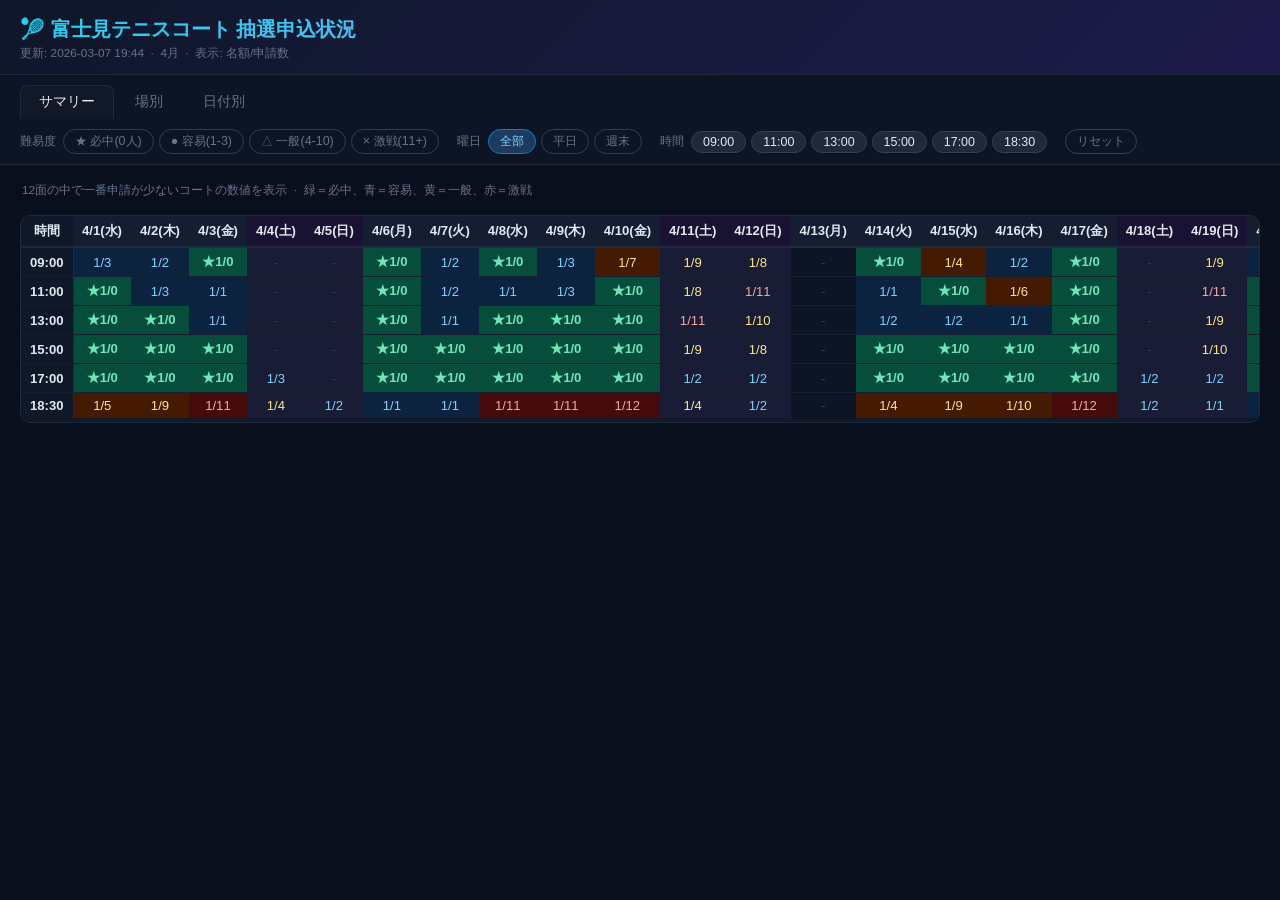
==== commit 4cb4af2a: "新增日付別视图 - 新增第三个 Tab「日付別」：以日期为中心，每天一张卡，行=时段，列=場1〜場12 - 週末日期标题略带紫色区分 - 全展開/全折畳按钮对日付別视图同样生效  Co-Authore" ====
--- a/docs/index.html
+++ b/docs/index.html
@@ -78,6 +78,7 @@
 body.dim-mode td.col-time{opacity:1!important}
 body.dim-mode td.lv-show{opacity:1}
 
+.we-date > .fac-hd{background:linear-gradient(90deg,#2d1f4e44,transparent)}
 @media(max-width:640px){
   .site-header,.filters,.tabs,.main{padding-left:10px;padding-right:10px}
   table{font-size:.74em}tbody td{padding:4px 5px}
@@ -88,13 +89,14 @@
 
 <header class="site-header">
   <div class="site-title">🎾 富士見テニスコート 抽選申込状況</div>
-  <div class="site-meta">更新: 2026-03-07 11:30 &nbsp;·&nbsp; 4月 &nbsp;·&nbsp; 表示: 名額/申請数</div>
+  <div class="site-meta">更新: 2026-03-07 19:44 &nbsp;·&nbsp; 4月 &nbsp;·&nbsp; 表示: 名額/申請数</div>
 </header>
 
 <div class="toolbar">
   <div class="tabs">
     <button class="tab on" onclick="setView('summary',this)">サマリー</button>
     <button class="tab" onclick="setView('facility',this)">場別</button>
+    <button class="tab" onclick="setView('date',this)">日付別</button>
   </div>
   <div class="filters">
     <div class="fg">
@@ -124,57 +126,179 @@
   <div class="view on" id="view-summary">
     <div class="sum-legend">12面の中で一番申請が少ないコートの数値を表示 &nbsp;·&nbsp; 緑＝必中、青＝容易、黄＝一般、赤＝激戦</div>
     <div class="facility">
-      <div class="tbl-wrap"><table><thead><tr><th class="col-time">時間</th><th class="col-wd">4/1(水)</th><th class="col-wd">4/2(木)</th><th class="col-wd">4/3(金)</th><th class="col-we">4/4(土)</th><th class="col-we">4/5(日)</th><th class="col-wd">4/6(月)</th><th class="col-wd">4/7(火)</th><th class="col-wd">4/8(水)</th><th class="col-wd">4/9(木)</th><th class="col-wd">4/10(金)</th><th class="col-we">4/11(土)</th><th class="col-we">4/12(日)</th><th class="col-wd">4/13(月)</th><th class="col-wd">4/14(火)</th><th class="col-wd">4/15(水)</th><th class="col-wd">4/16(木)</th><th class="col-wd">4/17(金)</th><th class="col-we">4/18(土)</th><th class="col-we">4/19(日)</th><th class="col-wd">4/20(月)</th><th class="col-wd">4/21(火)</th><th class="col-wd">4/22(水)</th><th class="col-wd">4/23(木)</th><th class="col-wd">4/24(金)</th><th class="col-we">4/25(土)</th><th class="col-we">4/26(日)</th><th class="col-wd">4/27(月)</th><th class="col-wd">4/28(火)</th><th class="col-wd">4/29(水)</th><th class="col-wd">4/30(木)</th></tr></thead><tbody><tr class="row-time" data-time="09:00"><td class="col-time">09:00</td><td class="col-wd lv-hot" data-level="hot">★1/0</td><td class="col-wd lv-easy" data-level="easy">1/2</td><td class="col-wd lv-hot" data-level="hot">★1/0</td><td class="col-we lv-unavailable" data-level="unavailable">-</td><td class="col-we lv-unavailable" data-level="unavailable">-</td><td class="col-wd lv-hot" data-level="hot">★1/0</td><td class="col-wd lv-easy" data-level="easy">1/2</td><td class="col-wd lv-hot" data-level="hot">★1/0</td><td class="col-wd lv-easy" data-level="easy">1/1</td><td class="col-wd lv-medium" data-level="medium">1/7</td><td class="col-we lv-medium" data-level="medium">1/8</td><td class="col-we lv-medium" data-level="medium">1/8</td><td class="col-wd lv-unavailable" data-level="unavailable">-</td><td class="col-wd lv-hot" data-level="hot">★1/0</td><td class="col-wd lv-hot" data-level="hot">★1/0</td><td class="col-wd lv-easy" data-level="easy">1/1</td><td class="col-wd lv-hot" data-level="hot">★1/0</td><td class="col-we lv-unavailable" data-level="unavailable">-</td><td class="col-we lv-medium" data-level="medium">1/8</td><td class="col-wd lv-hot" data-level="hot">★1/0</td><td class="col-wd lv-easy" data-level="easy">1/2</td><td class="col-wd lv-hot" data-level="hot">★1/0</td><td class="col-wd lv-hot" data-level="hot">★1/0</td><td class="col-wd lv-hot" data-level="hot">★1/0</td><td class="col-we lv-unavailable" data-level="unavailable">-</td><td class="col-we lv-unavailable" data-level="unavailable">-</td><td class="col-wd lv-hot" data-level="hot">★1/0</td><td class="col-wd lv-unavailable" data-level="unavailable">-</td><td class="col-wd lv-medium" data-level="medium">1/5</td><td class="col-wd lv-easy" data-level="easy">1/2</td></tr><tr class="row-time" data-time="11:00"><td class="col-time">11:00</td><td class="col-wd lv-hot" data-level="hot">★1/0</td><td class="col-wd lv-easy" data-level="easy">1/3</td><td class="col-wd lv-easy" data-level="easy">1/1</td><td class="col-we lv-unavailable" data-level="unavailable">-</td><td class="col-we lv-unavailable" data-level="unavailable">-</td><td class="col-wd lv-hot" data-level="hot">★1/0</td><td class="col-wd lv-easy" data-level="easy">1/1</td><td class="col-wd lv-easy" data-level="easy">1/1</td><td class="col-wd lv-easy" data-level="easy">1/3</td><td class="col-wd lv-hot" data-level="hot">★1/0</td><td class="col-we lv-medium" data-level="medium">1/6</td><td class="col-we lv-hard" data-level="hard">1/11</td><td class="col-wd lv-unavailable" data-level="unavailable">-</td><td class="col-wd lv-easy" data-level="easy">1/1</td><td class="col-wd lv-hot" data-level="hot">★1/0</td><td class="col-wd lv-medium" data-level="medium">1/6</td><td class="col-wd lv-hot" data-level="hot">★1/0</td><td class="col-we lv-unavailable" data-level="unavailable">-</td><td class="col-we lv-medium" data-level="medium">1/10</td><td class="col-wd lv-hot" data-level="hot">★1/0</td><td class="col-wd lv-easy" data-level="easy">1/1</td><td class="col-wd lv-easy" data-level="easy">1/1</td><td class="col-wd lv-medium" data-level="medium">1/6</td><td class="col-wd lv-hot" data-level="hot">★1/0</td><td class="col-we lv-unavailable" data-level="unavailable">-</td><td class="col-we lv-unavailable" data-level="unavailable">-</td><td class="col-wd lv-medium" data-level="medium">1/8</td><td class="col-wd lv-unavailable" data-level="unavailable">-</td><td class="col-wd lv-medium" data-level="medium">1/5</td><td class="col-wd lv-easy" data-level="easy">1/3</td></tr><tr class="row-time" data-time="13:00"><td class="col-time">13:00</td><td class="col-wd lv-hot" data-level="hot">★1/0</td><td class="col-wd lv-hot" data-level="hot">★1/0</td><td class="col-wd lv-hot" data-level="hot">★1/0</td><td class="col-we lv-unavailable" data-level="unavailable">-</td><td class="col-we lv-unavailable" data-level="unavailable">-</td><td class="col-wd lv-hot" data-level="hot">★1/0</td><td class="col-wd lv-hot" data-level="hot">★1/0</td><td class="col-wd lv-hot" data-level="hot">★1/0</td><td class="col-wd lv-hot" data-level="hot">★1/0</td><td class="col-wd lv-hot" data-level="hot">★1/0</td><td class="col-we lv-hard" data-level="hard">1/11</td><td class="col-we lv-medium" data-level="medium">1/9</td><td class="col-wd lv-unavailable" data-level="unavailable">-</td><td class="col-wd lv-easy" data-level="easy">1/2</td><td class="col-wd lv-easy" data-level="easy">1/2</td><td class="col-wd lv-easy" data-level="easy">1/1</td><td class="col-wd lv-hot" data-level="hot">★1/0</td><td class="col-we lv-unavailable" data-level="unavailable">-</td><td class="col-we lv-medium" data-level="medium">1/8</td><td class="col-wd lv-hot" data-level="hot">★1/0</td><td class="col-wd lv-easy" data-level="easy">1/2</td><td class="col-wd lv-hot" data-level="hot">★1/0</td><td class="col-wd lv-hot" data-level="hot">★1/0</td><td class="col-wd lv-hot" data-level="hot">★1/0</td><td class="col-we lv-unavailable" data-level="unavailable">-</td><td class="col-we lv-unavailable" data-level="unavailable">-</td><td class="col-wd lv-easy" data-level="easy">1/1</td><td class="col-wd lv-unavailable" data-level="unavailable">-</td><td class="col-wd lv-medium" data-level="medium">1/4</td><td class="col-wd lv-easy" data-level="easy">1/1</td></tr><tr class="row-time" data-time="15:00"><td class="col-time">15:00</td><td class="col-wd lv-hot" data-level="hot">★1/0</td><td class="col-wd lv-hot" data-level="hot">★1/0</td><td class="col-wd lv-hot" data-level="hot">★1/0</td><td class="col-we lv-unavailable" data-level="unavailable">-</td><td class="col-we lv-unavailable" data-level="unavailable">-</td><td class="col-wd lv-hot" data-level="hot">★1/0</td><td class="col-wd lv-hot" data-level="hot">★1/0</td><td class="col-wd lv-hot" data-level="hot">★1/0</td><td class="col-wd lv-hot" data-level="hot">★1/0</td><td class="col-wd lv-hot" data-level="hot">★1/0</td><td class="col-we lv-medium" data-level="medium">1/7</td><td class="col-we lv-medium" data-level="medium">1/6</td><td class="col-wd lv-unavailable" data-level="unavailable">-</td><td class="col-wd lv-hot" data-level="hot">★1/0</td><td class="col-wd lv-hot" data-level="hot">★1/0</td><td class="col-wd lv-hot" data-level="hot">★1/0</td><td class="col-wd lv-hot" data-level="hot">★1/0</td><td class="col-we lv-unavailable" data-level="unavailable">-</td><td class="col-we lv-medium" data-level="medium">1/7</td><td class="col-wd lv-hot" data-level="hot">★1/0</td><td class="col-wd lv-hot" data-level="hot">★1/0</td><td class="col-wd lv-hot" data-level="hot">★1/0</td><td class="col-wd lv-hot" data-level="hot">★1/0</td><td class="col-wd lv-hot" data-level="hot">★1/0</td><td class="col-we lv-unavailable" data-level="unavailable">-</td><td class="col-we lv-unavailable" data-level="unavailable">-</td><td class="col-wd lv-hot" data-level="hot">★1/0</td><td class="col-wd lv-unavailable" data-level="unavailable">-</td><td class="col-wd lv-medium" data-level="medium">1/4</td><td class="col-wd lv-hot" data-level="hot">★1/0</td></tr><tr class="row-time" data-time="17:00"><td class="col-time">17:00</td><td class="col-wd lv-hot" data-level="hot">★1/0</td><td class="col-wd lv-hot" data-level="hot">★1/0</td><td class="col-wd lv-hot" data-level="hot">★1/0</td><td class="col-we lv-easy" data-level="easy">1/2</td><td class="col-we lv-unavailable" data-level="unavailable">-</td><td class="col-wd lv-hot" data-level="hot">★1/0</td><td class="col-wd lv-hot" data-level="hot">★1/0</td><td class="col-wd lv-hot" data-level="hot">★1/0</td><td class="col-wd lv-hot" data-level="hot">★1/0</td><td class="col-wd lv-hot" data-level="hot">★1/0</td><td class="col-we lv-easy" data-level="easy">1/1</td><td class="col-we lv-easy" data-level="easy">1/1</td><td class="col-wd lv-unavailable" data-level="unavailable">-</td><td class="col-wd lv-hot" data-level="hot">★1/0</td><td class="col-wd lv-hot" data-level="hot">★1/0</td><td class="col-wd lv-hot" data-level="hot">★1/0</td><td class="col-wd lv-hot" data-level="hot">★1/0</td><td class="col-we lv-easy" data-level="easy">1/2</td><td class="col-we lv-easy" data-level="easy">1/1</td><td class="col-wd lv-hot" data-level="hot">★1/0</td><td class="col-wd lv-hot" data-level="hot">★1/0</td><td class="col-wd lv-hot" data-level="hot">★1/0</td><td class="col-wd lv-hot" data-level="hot">★1/0</td><td class="col-wd lv-hot" data-level="hot">★1/0</td><td class="col-we lv-unavailable" data-level="unavailable">-</td><td class="col-we lv-unavailable" data-level="unavailable">-</td><td class="col-wd lv-hot" data-level="hot">★1/0</td><td class="col-wd lv-unavailable" data-level="unavailable">-</td><td class="col-wd lv-hot" data-level="hot">★1/0</td><td class="col-wd lv-hot" data-level="hot">★1/0</td></tr><tr class="row-time" data-time="18:30"><td class="col-time">18:30</td><td class="col-wd lv-medium" data-level="medium">1/5</td><td class="col-wd lv-medium" data-level="medium">1/9</td><td class="col-wd lv-hard" data-level="hard">1/11</td><td class="col-we lv-easy" data-level="easy">1/3</td><td class="col-we lv-easy" data-level="easy">1/1</td><td class="col-wd lv-easy" data-level="easy">1/1</td><td class="col-wd lv-easy" data-level="easy">1/1</td><td class="col-wd lv-medium" data-level="medium">1/10</td><td class="col-wd lv-hard" data-level="hard">1/11</td><td class="col-wd lv-hard" data-level="hard">1/11</td><td class="col-we lv-easy" data-level="easy">1/3</td><td class="col-we lv-easy" data-level="easy">1/2</td><td class="col-wd lv-unavailable" data-level="unavailable">-</td><td class="col-wd lv-easy" data-level="easy">1/2</td><td class="col-wd lv-medium" data-level="medium">1/9</td><td class="col-wd lv-medium" data-level="medium">1/10</td><td class="col-wd lv-hard" data-level="hard">1/12</td><td class="col-we lv-easy" data-level="easy">1/2</td><td class="col-we lv-easy" data-level="easy">1/1</td><td class="col-wd lv-easy" data-level="easy">1/2</td><td class="col-wd lv-easy" data-level="easy">1/3</td><td class="col-wd lv-hard" data-level="hard">1/11</td><td class="col-wd lv-easy" data-level="easy">1/3</td><td class="col-wd lv-hard" data-level="hard">1/13</td><td class="col-we lv-medium" data-level="medium">1/5</td><td class="col-we lv-easy" data-level="easy">1/2</td><td class="col-wd lv-easy" data-level="easy">1/1</td><td class="col-wd lv-unavailable" data-level="unavailable">-</td><td class="col-wd lv-easy" data-level="easy">1/1</td><td class="col-wd lv-medium" data-level="medium">1/6</td></tr></tbody></table></div>
+      <div class="tbl-wrap"><table><thead><tr><th class="col-time">時間</th><th class="col-wd">4/1(水)</th><th class="col-wd">4/2(木)</th><th class="col-wd">4/3(金)</th><th class="col-we">4/4(土)</th><th class="col-we">4/5(日)</th><th class="col-wd">4/6(月)</th><th class="col-wd">4/7(火)</th><th class="col-wd">4/8(水)</th><th class="col-wd">4/9(木)</th><th class="col-wd">4/10(金)</th><th class="col-we">4/11(土)</th><th class="col-we">4/12(日)</th><th class="col-wd">4/13(月)</th><th class="col-wd">4/14(火)</th><th class="col-wd">4/15(水)</th><th class="col-wd">4/16(木)</th><th class="col-wd">4/17(金)</th><th class="col-we">4/18(土)</th><th class="col-we">4/19(日)</th><th class="col-wd">4/20(月)</th><th class="col-wd">4/21(火)</th><th class="col-wd">4/22(水)</th><th class="col-wd">4/23(木)</th><th class="col-wd">4/24(金)</th><th class="col-we">4/25(土)</th><th class="col-we">4/26(日)</th><th class="col-wd">4/27(月)</th><th class="col-wd">4/28(火)</th><th class="col-wd">4/29(水)</th><th class="col-wd">4/30(木)</th></tr></thead><tbody><tr class="row-time" data-time="09:00"><td class="col-time">09:00</td><td class="col-wd lv-easy" data-level="easy">1/3</td><td class="col-wd lv-easy" data-level="easy">1/2</td><td class="col-wd lv-hot" data-level="hot">★1/0</td><td class="col-we lv-unavailable" data-level="unavailable">-</td><td class="col-we lv-unavailable" data-level="unavailable">-</td><td class="col-wd lv-hot" data-level="hot">★1/0</td><td class="col-wd lv-easy" data-level="easy">1/2</td><td class="col-wd lv-hot" data-level="hot">★1/0</td><td class="col-wd lv-easy" data-level="easy">1/3</td><td class="col-wd lv-medium" data-level="medium">1/7</td><td class="col-we lv-medium" data-level="medium">1/9</td><td class="col-we lv-medium" data-level="medium">1/8</td><td class="col-wd lv-unavailable" data-level="unavailable">-</td><td class="col-wd lv-hot" data-level="hot">★1/0</td><td class="col-wd lv-medium" data-level="medium">1/4</td><td class="col-wd lv-easy" data-level="easy">1/2</td><td class="col-wd lv-hot" data-level="hot">★1/0</td><td class="col-we lv-unavailable" data-level="unavailable">-</td><td class="col-we lv-medium" data-level="medium">1/9</td><td class="col-wd lv-easy" data-level="easy">1/1</td><td class="col-wd lv-easy" data-level="easy">1/2</td><td class="col-wd lv-easy" data-level="easy">1/1</td><td class="col-wd lv-hot" data-level="hot">★1/0</td><td class="col-wd lv-hot" data-level="hot">★1/0</td><td class="col-we lv-unavailable" data-level="unavailable">-</td><td class="col-we lv-unavailable" data-level="unavailable">-</td><td class="col-wd lv-easy" data-level="easy">1/1</td><td class="col-wd lv-unavailable" data-level="unavailable">-</td><td class="col-wd lv-medium" data-level="medium">1/5</td><td class="col-wd lv-easy" data-level="easy">1/3</td></tr><tr class="row-time" data-time="11:00"><td class="col-time">11:00</td><td class="col-wd lv-hot" data-level="hot">★1/0</td><td class="col-wd lv-easy" data-level="easy">1/3</td><td class="col-wd lv-easy" data-level="easy">1/1</td><td class="col-we lv-unavailable" data-level="unavailable">-</td><td class="col-we lv-unavailable" data-level="unavailable">-</td><td class="col-wd lv-hot" data-level="hot">★1/0</td><td class="col-wd lv-easy" data-level="easy">1/2</td><td class="col-wd lv-easy" data-level="easy">1/1</td><td class="col-wd lv-easy" data-level="easy">1/3</td><td class="col-wd lv-hot" data-level="hot">★1/0</td><td class="col-we lv-medium" data-level="medium">1/8</td><td class="col-we lv-hard" data-level="hard">1/11</td><td class="col-wd lv-unavailable" data-level="unavailable">-</td><td class="col-wd lv-easy" data-level="easy">1/1</td><td class="col-wd lv-hot" data-level="hot">★1/0</td><td class="col-wd lv-medium" data-level="medium">1/6</td><td class="col-wd lv-hot" data-level="hot">★1/0</td><td class="col-we lv-unavailable" data-level="unavailable">-</td><td class="col-we lv-hard" data-level="hard">1/11</td><td class="col-wd lv-hot" data-level="hot">★1/0</td><td class="col-wd lv-easy" data-level="easy">1/2</td><td class="col-wd lv-easy" data-level="easy">1/1</td><td class="col-wd lv-medium" data-level="medium">1/6</td><td class="col-wd lv-hot" data-level="hot">★1/0</td><td class="col-we lv-unavailable" data-level="unavailable">-</td><td class="col-we lv-unavailable" data-level="unavailable">-</td><td class="col-wd lv-medium" data-level="medium">1/8</td><td class="col-wd lv-unavailable" data-level="unavailable">-</td><td class="col-wd lv-medium" data-level="medium">1/5</td><td class="col-wd lv-easy" data-level="easy">1/3</td></tr><tr class="row-time" data-time="13:00"><td class="col-time">13:00</td><td class="col-wd lv-hot" data-level="hot">★1/0</td><td class="col-wd lv-hot" data-level="hot">★1/0</td><td class="col-wd lv-easy" data-level="easy">1/1</td><td class="col-we lv-unavailable" data-level="unavailable">-</td><td class="col-we lv-unavailable" data-level="unavailable">-</td><td class="col-wd lv-hot" data-level="hot">★1/0</td><td class="col-wd lv-easy" data-level="easy">1/1</td><td class="col-wd lv-hot" data-level="hot">★1/0</td><td class="col-wd lv-hot" data-level="hot">★1/0</td><td class="col-wd lv-hot" data-level="hot">★1/0</td><td class="col-we lv-hard" data-level="hard">1/11</td><td class="col-we lv-medium" data-level="medium">1/10</td><td class="col-wd lv-unavailable" data-level="unavailable">-</td><td class="col-wd lv-easy" data-level="easy">1/2</td><td class="col-wd lv-easy" data-level="easy">1/2</td><td class="col-wd lv-easy" data-level="easy">1/1</td><td class="col-wd lv-hot" data-level="hot">★1/0</td><td class="col-we lv-unavailable" data-level="unavailable">-</td><td class="col-we lv-medium" data-level="medium">1/9</td><td class="col-wd lv-hot" data-level="hot">★1/0</td><td class="col-wd lv-easy" data-level="easy">1/2</td><td class="col-wd lv-hot" data-level="hot">★1/0</td><td class="col-wd lv-hot" data-level="hot">★1/0</td><td class="col-wd lv-hot" data-level="hot">★1/0</td><td class="col-we lv-unavailable" data-level="unavailable">-</td><td class="col-we lv-unavailable" data-level="unavailable">-</td><td class="col-wd lv-easy" data-level="easy">1/1</td><td class="col-wd lv-unavailable" data-level="unavailable">-</td><td class="col-wd lv-medium" data-level="medium">1/6</td><td class="col-wd lv-easy" data-level="easy">1/1</td></tr><tr class="row-time" data-time="15:00"><td class="col-time">15:00</td><td class="col-wd lv-hot" data-level="hot">★1/0</td><td class="col-wd lv-hot" data-level="hot">★1/0</td><td class="col-wd lv-hot" data-level="hot">★1/0</td><td class="col-we lv-unavailable" data-level="unavailable">-</td><td class="col-we lv-unavailable" data-level="unavailable">-</td><td class="col-wd lv-hot" data-level="hot">★1/0</td><td class="col-wd lv-hot" data-level="hot">★1/0</td><td class="col-wd lv-hot" data-level="hot">★1/0</td><td class="col-wd lv-hot" data-level="hot">★1/0</td><td class="col-wd lv-hot" data-level="hot">★1/0</td><td class="col-we lv-medium" data-level="medium">1/9</td><td class="col-we lv-medium" data-level="medium">1/8</td><td class="col-wd lv-unavailable" data-level="unavailable">-</td><td class="col-wd lv-hot" data-level="hot">★1/0</td><td class="col-wd lv-hot" data-level="hot">★1/0</td><td class="col-wd lv-hot" data-level="hot">★1/0</td><td class="col-wd lv-hot" data-level="hot">★1/0</td><td class="col-we lv-unavailable" data-level="unavailable">-</td><td class="col-we lv-medium" data-level="medium">1/10</td><td class="col-wd lv-hot" data-level="hot">★1/0</td><td class="col-wd lv-hot" data-level="hot">★1/0</td><td class="col-wd lv-hot" data-level="hot">★1/0</td><td class="col-wd lv-hot" data-level="hot">★1/0</td><td class="col-wd lv-hot" data-level="hot">★1/0</td><td class="col-we lv-unavailable" data-level="unavailable">-</td><td class="col-we lv-unavailable" data-level="unavailable">-</td><td class="col-wd lv-hot" data-level="hot">★1/0</td><td class="col-wd lv-unavailable" data-level="unavailable">-</td><td class="col-wd lv-medium" data-level="medium">1/4</td><td class="col-wd lv-hot" data-level="hot">★1/0</td></tr><tr class="row-time" data-time="17:00"><td class="col-time">17:00</td><td class="col-wd lv-hot" data-level="hot">★1/0</td><td class="col-wd lv-hot" data-level="hot">★1/0</td><td class="col-wd lv-hot" data-level="hot">★1/0</td><td class="col-we lv-easy" data-level="easy">1/3</td><td class="col-we lv-unavailable" data-level="unavailable">-</td><td class="col-wd lv-hot" data-level="hot">★1/0</td><td class="col-wd lv-hot" data-level="hot">★1/0</td><td class="col-wd lv-hot" data-level="hot">★1/0</td><td class="col-wd lv-hot" data-level="hot">★1/0</td><td class="col-wd lv-hot" data-level="hot">★1/0</td><td class="col-we lv-easy" data-level="easy">1/2</td><td class="col-we lv-easy" data-level="easy">1/2</td><td class="col-wd lv-unavailable" data-level="unavailable">-</td><td class="col-wd lv-hot" data-level="hot">★1/0</td><td class="col-wd lv-hot" data-level="hot">★1/0</td><td class="col-wd lv-hot" data-level="hot">★1/0</td><td class="col-wd lv-hot" data-level="hot">★1/0</td><td class="col-we lv-easy" data-level="easy">1/2</td><td class="col-we lv-easy" data-level="easy">1/2</td><td class="col-wd lv-hot" data-level="hot">★1/0</td><td class="col-wd lv-hot" data-level="hot">★1/0</td><td class="col-wd lv-hot" data-level="hot">★1/0</td><td class="col-wd lv-hot" data-level="hot">★1/0</td><td class="col-wd lv-hot" data-level="hot">★1/0</td><td class="col-we lv-unavailable" data-level="unavailable">-</td><td class="col-we lv-unavailable" data-level="unavailable">-</td><td class="col-wd lv-hot" data-level="hot">★1/0</td><td class="col-wd lv-unavailable" data-level="unavailable">-</td><td class="col-wd lv-easy" data-level="easy">1/1</td><td class="col-wd lv-hot" data-level="hot">★1/0</td></tr><tr class="row-time" data-time="18:30"><td class="col-time">18:30</td><td class="col-wd lv-medium" data-level="medium">1/5</td><td class="col-wd lv-medium" data-level="medium">1/9</td><td class="col-wd lv-hard" data-level="hard">1/11</td><td class="col-we lv-medium" data-level="medium">1/4</td><td class="col-we lv-easy" data-level="easy">1/2</td><td class="col-wd lv-easy" data-level="easy">1/1</td><td class="col-wd lv-easy" data-level="easy">1/1</td><td class="col-wd lv-hard" data-level="hard">1/11</td><td class="col-wd lv-hard" data-level="hard">1/11</td><td class="col-wd lv-hard" data-level="hard">1/12</td><td class="col-we lv-medium" data-level="medium">1/4</td><td class="col-we lv-easy" data-level="easy">1/2</td><td class="col-wd lv-unavailable" data-level="unavailable">-</td><td class="col-wd lv-medium" data-level="medium">1/4</td><td class="col-wd lv-medium" data-level="medium">1/9</td><td class="col-wd lv-medium" data-level="medium">1/10</td><td class="col-wd lv-hard" data-level="hard">1/12</td><td class="col-we lv-easy" data-level="easy">1/2</td><td class="col-we lv-easy" data-level="easy">1/1</td><td class="col-wd lv-easy" data-level="easy">1/3</td><td class="col-wd lv-medium" data-level="medium">1/4</td><td class="col-wd lv-hard" data-level="hard">1/11</td><td class="col-wd lv-easy" data-level="easy">1/3</td><td class="col-wd lv-hard" data-level="hard">1/13</td><td class="col-we lv-medium" data-level="medium">1/5</td><td class="col-we lv-easy" data-level="easy">1/2</td><td class="col-wd lv-easy" data-level="easy">1/2</td><td class="col-wd lv-unavailable" data-level="unavailable">-</td><td class="col-wd lv-easy" data-level="easy">1/2</td><td class="col-wd lv-medium" data-level="medium">1/6</td></tr></tbody></table></div>
     </div>
   </div>
   <div class="view" id="view-facility">
 <div class="facility">
 <div class="fac-hd" onclick="toggleBody(this)">富士見テニス場１<span class="arrow">▼</span></div>
-<div class="fac-bd open"><div class="tbl-wrap"><table><thead><tr><th class="col-time">時間</th><th class="col-wd">4/1(水)</th><th class="col-wd">4/2(木)</th><th class="col-wd">4/3(金)</th><th class="col-we">4/4(土)</th><th class="col-we">4/5(日)</th><th class="col-wd">4/6(月)</th><th class="col-wd">4/7(火)</th><th class="col-wd">4/8(水)</th><th class="col-wd">4/9(木)</th><th class="col-wd">4/10(金)</th><th class="col-we">4/11(土)</th><th class="col-we">4/12(日)</th><th class="col-wd">4/13(月)</th><th class="col-wd">4/14(火)</th><th class="col-wd">4/15(水)</th><th class="col-wd">4/16(木)</th><th class="col-wd">4/17(金)</th><th class="col-we">4/18(土)</th><th class="col-we">4/19(日)</th><th class="col-wd">4/20(月)</th><th class="col-wd">4/21(火)</th><th class="col-wd">4/22(水)</th><th class="col-wd">4/23(木)</th><th class="col-wd">4/24(金)</th><th class="col-we">4/25(土)</th><th class="col-we">4/26(日)</th><th class="col-wd">4/27(月)</th><th class="col-wd">4/28(火)</th><th class="col-wd">4/29(水)</th><th class="col-wd">4/30(木)</th></tr></thead><tbody><tr class="row-time" data-time="09:00"><td class="col-time">09:00</td><td class="col-wd lv-hard" data-level="hard">1/76</td><td class="col-wd lv-easy" data-level="easy">1/2</td><td class="col-wd lv-hot" data-level="hot">★1/0</td><td class="col-we lv-unavailable" data-level="unavailable">-</td><td class="col-we lv-unavailable" data-level="unavailable">-</td><td class="col-wd lv-easy" data-level="easy">1/1</td><td class="col-wd lv-easy" data-level="easy">1/2</td><td class="col-wd lv-hard" data-level="hard">1/89</td><td class="col-wd lv-hard" data-level="hard">1/13</td><td class="col-wd lv-hard" data-level="hard">1/30</td><td class="col-we lv-hard" data-level="hard">1/16</td><td class="col-we lv-hard" data-level="hard">1/19</td><td class="col-wd lv-unavailable" data-level="unavailable">-</td><td class="col-wd lv-easy" data-level="easy">1/1</td><td class="col-wd lv-hard" data-level="hard">1/79</td><td class="col-wd lv-medium" data-level="medium">1/8</td><td class="col-wd lv-medium" data-level="medium">1/5</td><td class="col-we lv-unavailable" data-level="unavailable">-</td><td class="col-we lv-hard" data-level="hard">1/20</td><td class="col-wd lv-easy" data-level="easy">1/1</td><td class="col-wd lv-easy" data-level="easy">1/2</td><td class="col-wd lv-hard" data-level="hard">1/78</td><td class="col-wd lv-hot" data-level="hot">★1/0</td><td class="col-wd lv-hard" data-level="hard">1/20</td><td class="col-we lv-unavailable" data-level="unavailable">-</td><td class="col-we lv-unavailable" data-level="unavailable">-</td><td class="col-wd lv-easy" data-level="easy">1/3</td><td class="col-wd lv-unavailable" data-level="unavailable">-</td><td class="col-wd lv-hard" data-level="hard">1/41</td><td class="col-wd lv-easy" data-level="easy">1/3</td></tr><tr class="row-time" data-time="11:00"><td class="col-time">11:00</td><td class="col-wd lv-medium" data-level="medium">1/6</td><td class="col-wd lv-hard" data-level="hard">1/11</td><td class="col-wd lv-medium" data-level="medium">1/7</td><td class="col-we lv-unavailable" data-level="unavailable">-</td><td class="col-we lv-unavailable" data-level="unavailable">-</td><td class="col-wd lv-medium" data-level="medium">1/6</td><td class="col-wd lv-hard" data-level="hard">1/20</td><td class="col-wd lv-medium" data-level="medium">1/7</td><td class="col-wd lv-hard" data-level="hard">1/30</td><td class="col-wd lv-hard" data-level="hard">1/15</td><td class="col-we lv-hard" data-level="hard">1/15</td><td class="col-we lv-hard" data-level="hard">1/13</td><td class="col-wd lv-unavailable" data-level="unavailable">-</td><td class="col-wd lv-medium" data-level="medium">1/7</td><td class="col-wd lv-medium" data-level="medium">1/7</td><td class="col-wd lv-medium" data-level="medium">1/10</td><td class="col-wd lv-medium" data-level="medium">1/7</td><td class="col-we lv-unavailable" data-level="unavailable">-</td><td class="col-we lv-hard" data-level="hard">1/37</td><td class="col-wd lv-medium" data-level="medium">1/6</td><td class="col-wd lv-medium" data-level="medium">1/7</td><td class="col-wd lv-medium" data-level="medium">1/7</td><td class="col-wd lv-hard" data-level="hard">1/11</td><td class="col-wd lv-medium" data-level="medium">1/6</td><td class="col-we lv-unavailable" data-level="unavailable">-</td><td class="col-we lv-unavailable" data-level="unavailable">-</td><td class="col-wd lv-medium" data-level="medium">1/8</td><td class="col-wd lv-unavailable" data-level="unavailable">-</td><td class="col-wd lv-medium" data-level="medium">1/6</td><td class="col-wd lv-hard" data-level="hard">1/13</td></tr><tr class="row-time" data-time="13:00"><td class="col-time">13:00</td><td class="col-wd lv-medium" data-level="medium">1/9</td><td class="col-wd lv-easy" data-level="easy">1/3</td><td class="col-wd lv-medium" data-level="medium">1/4</td><td class="col-we lv-unavailable" data-level="unavailable">-</td><td class="col-we lv-unavailable" data-level="unavailable">-</td><td class="col-wd lv-easy" data-level="easy">1/2</td><td class="col-wd lv-medium" data-level="medium">1/5</td><td class="col-wd lv-medium" data-level="medium">1/7</td><td class="col-wd lv-easy" data-level="easy">1/2</td><td class="col-wd lv-hard" data-level="hard">1/11</td><td class="col-we lv-hard" data-level="hard">1/18</td><td class="col-we lv-medium" data-level="medium">1/10</td><td class="col-wd lv-unavailable" data-level="unavailable">-</td><td class="col-wd lv-easy" data-level="easy">1/3</td><td class="col-wd lv-medium" data-level="medium">1/6</td><td class="col-wd lv-easy" data-level="easy">1/2</td><td class="col-wd lv-easy" data-level="easy">1/3</td><td class="col-we lv-unavailable" data-level="unavailable">-</td><td class="col-we lv-medium" data-level="medium">1/8</td><td class="col-wd lv-easy" data-level="easy">1/2</td><td class="col-wd lv-easy" data-level="easy">1/2</td><td class="col-wd lv-medium" data-level="medium">1/6</td><td class="col-wd lv-easy" data-level="easy">1/2</td><td class="col-wd lv-easy" data-level="easy">1/2</td><td class="col-we lv-unavailable" data-level="unavailable">-</td><td class="col-we lv-unavailable" data-level="unavailable">-</td><td class="col-wd lv-medium" data-level="medium">1/9</td><td class="col-wd lv-unavailable" data-level="unavailable">-</td><td class="col-wd lv-hard" data-level="hard">1/12</td><td class="col-wd lv-easy" data-level="easy">1/2</td></tr><tr class="row-time" data-time="15:00"><td class="col-time">15:00</td><td class="col-wd lv-easy" data-level="easy">1/3</td><td class="col-wd lv-hot" data-level="hot">★1/0</td><td class="col-wd lv-easy" data-level="easy">1/2</td><td class="col-we lv-unavailable" data-level="unavailable">-</td><td class="col-we lv-unavailable" data-level="unavailable">-</td><td class="col-wd lv-easy" data-level="easy">1/1</td><td class="col-wd lv-hot" data-level="hot">★1/0</td><td class="col-wd lv-easy" data-level="easy">1/1</td><td class="col-wd lv-easy" data-level="easy">1/2</td><td class="col-wd lv-easy" data-level="easy">1/1</td><td class="col-we lv-medium" data-level="medium">1/8</td><td class="col-we lv-medium" data-level="medium">1/8</td><td class="col-wd lv-unavailable" data-level="unavailable">-</td><td class="col-wd lv-hot" data-level="hot">★1/0</td><td class="col-wd lv-easy" data-level="easy">1/2</td><td class="col-wd lv-easy" data-level="easy">1/2</td><td class="col-wd lv-easy" data-level="easy">1/1</td><td class="col-we lv-unavailable" data-level="unavailable">-</td><td class="col-we lv-medium" data-level="medium">1/7</td><td class="col-wd lv-easy" data-level="easy">1/1</td><td class="col-wd lv-hot" data-level="hot">★1/0</td><td class="col-wd lv-easy" data-level="easy">1/1</td><td class="col-wd lv-hot" data-level="hot">★1/0</td><td class="col-wd lv-hot" data-level="hot">★1/0</td><td class="col-we lv-unavailable" data-level="unavailable">-</td><td class="col-we lv-unavailable" data-level="unavailable">-</td><td class="col-wd lv-easy" data-level="easy">1/2</td><td class="col-wd lv-unavailable" data-level="unavailable">-</td><td class="col-wd lv-hard" data-level="hard">1/12</td><td class="col-wd lv-medium" data-level="medium">1/4</td></tr><tr class="row-time" data-time="17:00"><td class="col-time">17:00</td><td class="col-wd lv-hot" data-level="hot">★1/0</td><td class="col-wd lv-hot" data-level="hot">★1/0</td><td class="col-wd lv-hot" data-level="hot">★1/0</td><td class="col-we lv-medium" data-level="medium">1/5</td><td class="col-we lv-unavailable" data-level="unavailable">-</td><td class="col-wd lv-hot" data-level="hot">★1/0</td><td class="col-wd lv-hot" data-level="hot">★1/0</td><td class="col-wd lv-hot" data-level="hot">★1/0</td><td class="col-wd lv-hot" data-level="hot">★1/0</td><td class="col-wd lv-easy" data-level="easy">1/1</td><td class="col-we lv-medium" data-level="medium">1/6</td><td class="col-we lv-easy" data-level="easy">1/1</td><td class="col-wd lv-unavailable" data-level="unavailable">-</td><td class="col-wd lv-hot" data-level="hot">★1/0</td><td class="col-wd lv-easy" data-level="easy">1/1</td><td class="col-wd lv-hot" data-level="hot">★1/0</td><td class="col-wd lv-hot" data-level="hot">★1/0</td><td class="col-we lv-easy" data-level="easy">1/2</td><td class="col-we lv-easy" data-level="easy">1/1</td><td class="col-wd lv-hot" data-level="hot">★1/0</td><td class="col-wd lv-hot" data-level="hot">★1/0</td><td class="col-wd lv-hot" data-level="hot">★1/0</td><td class="col-wd lv-hot" data-level="hot">★1/0</td><td class="col-wd lv-hot" data-level="hot">★1/0</td><td class="col-we lv-unavailable" data-level="unavailable">-</td><td class="col-we lv-unavailable" data-level="unavailable">-</td><td class="col-wd lv-hot" data-level="hot">★1/0</td><td class="col-wd lv-unavailable" data-level="unavailable">-</td><td class="col-wd lv-easy" data-level="easy">1/1</td><td class="col-wd lv-easy" data-level="easy">1/1</td></tr><tr class="row-time" data-time="18:30"><td class="col-time">18:30</td><td class="col-wd lv-hard" data-level="hard">1/12</td><td class="col-wd lv-hard" data-level="hard">1/18</td><td class="col-wd lv-hard" data-level="hard">1/19</td><td class="col-we lv-hard" data-level="hard">1/18</td><td class="col-we lv-medium" data-level="medium">1/4</td><td class="col-wd lv-medium" data-level="medium">1/10</td><td class="col-wd lv-hard" data-level="hard">1/12</td><td class="col-wd lv-hard" data-level="hard">1/14</td><td class="col-wd lv-hard" data-level="hard">1/33</td><td class="col-wd lv-hard" data-level="hard">1/15</td><td class="col-we lv-hard" data-level="hard">1/17</td><td class="col-we lv-medium" data-level="medium">1/6</td><td class="col-wd lv-unavailable" data-level="unavailable">-</td><td class="col-wd lv-medium" data-level="medium">1/6</td><td class="col-wd lv-hard" data-level="hard">1/13</td><td class="col-wd lv-hard" data-level="hard">1/15</td><td class="col-wd lv-hard" data-level="hard">1/71</td><td class="col-we lv-easy" data-level="easy">1/2</td><td class="col-we lv-medium" data-level="medium">1/6</td><td class="col-wd lv-hard" data-level="hard">1/27</td><td class="col-wd lv-hard" data-level="hard">1/11</td><td class="col-wd lv-hard" data-level="hard">1/28</td><td class="col-wd lv-hard" data-level="hard">1/12</td><td class="col-wd lv-hard" data-level="hard">1/14</td><td class="col-we lv-medium" data-level="medium">1/8</td><td class="col-we lv-easy" data-level="easy">1/3</td><td class="col-wd lv-hard" data-level="hard">1/18</td><td class="col-wd lv-unavailable" data-level="unavailable">-</td><td class="col-wd lv-easy" data-level="easy">1/2</td><td class="col-wd lv-hard" data-level="hard">1/23</td></tr></tbody></table></div></div>
+<div class="fac-bd open"><div class="tbl-wrap"><table><thead><tr><th class="col-time">時間</th><th class="col-wd">4/1(水)</th><th class="col-wd">4/2(木)</th><th class="col-wd">4/3(金)</th><th class="col-we">4/4(土)</th><th class="col-we">4/5(日)</th><th class="col-wd">4/6(月)</th><th class="col-wd">4/7(火)</th><th class="col-wd">4/8(水)</th><th class="col-wd">4/9(木)</th><th class="col-wd">4/10(金)</th><th class="col-we">4/11(土)</th><th class="col-we">4/12(日)</th><th class="col-wd">4/13(月)</th><th class="col-wd">4/14(火)</th><th class="col-wd">4/15(水)</th><th class="col-wd">4/16(木)</th><th class="col-wd">4/17(金)</th><th class="col-we">4/18(土)</th><th class="col-we">4/19(日)</th><th class="col-wd">4/20(月)</th><th class="col-wd">4/21(火)</th><th class="col-wd">4/22(水)</th><th class="col-wd">4/23(木)</th><th class="col-wd">4/24(金)</th><th class="col-we">4/25(土)</th><th class="col-we">4/26(日)</th><th class="col-wd">4/27(月)</th><th class="col-wd">4/28(火)</th><th class="col-wd">4/29(水)</th><th class="col-wd">4/30(木)</th></tr></thead><tbody><tr class="row-time" data-time="09:00"><td class="col-time">09:00</td><td class="col-wd lv-hard" data-level="hard">1/76</td><td class="col-wd lv-easy" data-level="easy">1/2</td><td class="col-wd lv-hot" data-level="hot">★1/0</td><td class="col-we lv-unavailable" data-level="unavailable">-</td><td class="col-we lv-unavailable" data-level="unavailable">-</td><td class="col-wd lv-easy" data-level="easy">1/3</td><td class="col-wd lv-easy" data-level="easy">1/2</td><td class="col-wd lv-hard" data-level="hard">1/89</td><td class="col-wd lv-hard" data-level="hard">1/13</td><td class="col-wd lv-hard" data-level="hard">1/30</td><td class="col-we lv-hard" data-level="hard">1/16</td><td class="col-we lv-hard" data-level="hard">1/19</td><td class="col-wd lv-unavailable" data-level="unavailable">-</td><td class="col-wd lv-easy" data-level="easy">1/1</td><td class="col-wd lv-hard" data-level="hard">1/79</td><td class="col-wd lv-medium" data-level="medium">1/8</td><td class="col-wd lv-medium" data-level="medium">1/5</td><td class="col-we lv-unavailable" data-level="unavailable">-</td><td class="col-we lv-hard" data-level="hard">1/20</td><td class="col-wd lv-easy" data-level="easy">1/2</td><td class="col-wd lv-easy" data-level="easy">1/2</td><td class="col-wd lv-hard" data-level="hard">1/78</td><td class="col-wd lv-hot" data-level="hot">★1/0</td><td class="col-wd lv-hard" data-level="hard">1/20</td><td class="col-we lv-unavailable" data-level="unavailable">-</td><td class="col-we lv-unavailable" data-level="unavailable">-</td><td class="col-wd lv-easy" data-level="easy">1/3</td><td class="col-wd lv-unavailable" data-level="unavailable">-</td><td class="col-wd lv-hard" data-level="hard">1/41</td><td class="col-wd lv-easy" data-level="easy">1/3</td></tr><tr class="row-time" data-time="11:00"><td class="col-time">11:00</td><td class="col-wd lv-medium" data-level="medium">1/6</td><td class="col-wd lv-hard" data-level="hard">1/14</td><td class="col-wd lv-medium" data-level="medium">1/7</td><td class="col-we lv-unavailable" data-level="unavailable">-</td><td class="col-we lv-unavailable" data-level="unavailable">-</td><td class="col-wd lv-medium" data-level="medium">1/6</td><td class="col-wd lv-hard" data-level="hard">1/20</td><td class="col-wd lv-medium" data-level="medium">1/7</td><td class="col-wd lv-hard" data-level="hard">1/33</td><td class="col-wd lv-hard" data-level="hard">1/15</td><td class="col-we lv-hard" data-level="hard">1/15</td><td class="col-we lv-hard" data-level="hard">1/13</td><td class="col-wd lv-unavailable" data-level="unavailable">-</td><td class="col-wd lv-medium" data-level="medium">1/7</td><td class="col-wd lv-medium" data-level="medium">1/7</td><td class="col-wd lv-hard" data-level="hard">1/13</td><td class="col-wd lv-medium" data-level="medium">1/7</td><td class="col-we lv-unavailable" data-level="unavailable">-</td><td class="col-we lv-hard" data-level="hard">1/37</td><td class="col-wd lv-medium" data-level="medium">1/6</td><td class="col-wd lv-medium" data-level="medium">1/7</td><td class="col-wd lv-medium" data-level="medium">1/7</td><td class="col-wd lv-hard" data-level="hard">1/14</td><td class="col-wd lv-medium" data-level="medium">1/6</td><td class="col-we lv-unavailable" data-level="unavailable">-</td><td class="col-we lv-unavailable" data-level="unavailable">-</td><td class="col-wd lv-medium" data-level="medium">1/8</td><td class="col-wd lv-unavailable" data-level="unavailable">-</td><td class="col-wd lv-medium" data-level="medium">1/7</td><td class="col-wd lv-hard" data-level="hard">1/16</td></tr><tr class="row-time" data-time="13:00"><td class="col-time">13:00</td><td class="col-wd lv-medium" data-level="medium">1/10</td><td class="col-wd lv-easy" data-level="easy">1/3</td><td class="col-wd lv-medium" data-level="medium">1/5</td><td class="col-we lv-unavailable" data-level="unavailable">-</td><td class="col-we lv-unavailable" data-level="unavailable">-</td><td class="col-wd lv-easy" data-level="easy">1/2</td><td class="col-wd lv-medium" data-level="medium">1/5</td><td class="col-wd lv-medium" data-level="medium">1/8</td><td class="col-wd lv-easy" data-level="easy">1/2</td><td class="col-wd lv-hard" data-level="hard">1/12</td><td class="col-we lv-hard" data-level="hard">1/22</td><td class="col-we lv-hard" data-level="hard">1/11</td><td class="col-wd lv-unavailable" data-level="unavailable">-</td><td class="col-wd lv-easy" data-level="easy">1/3</td><td class="col-wd lv-medium" data-level="medium">1/7</td><td class="col-wd lv-easy" data-level="easy">1/2</td><td class="col-wd lv-medium" data-level="medium">1/4</td><td class="col-we lv-unavailable" data-level="unavailable">-</td><td class="col-we lv-medium" data-level="medium">1/9</td><td class="col-wd lv-easy" data-level="easy">1/2</td><td class="col-wd lv-easy" data-level="easy">1/2</td><td class="col-wd lv-medium" data-level="medium">1/7</td><td class="col-wd lv-easy" data-level="easy">1/2</td><td class="col-wd lv-easy" data-level="easy">1/2</td><td class="col-we lv-unavailable" data-level="unavailable">-</td><td class="col-we lv-unavailable" data-level="unavailable">-</td><td class="col-wd lv-medium" data-level="medium">1/9</td><td class="col-wd lv-unavailable" data-level="unavailable">-</td><td class="col-wd lv-hard" data-level="hard">1/12</td><td class="col-wd lv-easy" data-level="easy">1/2</td></tr><tr class="row-time" data-time="15:00"><td class="col-time">15:00</td><td class="col-wd lv-easy" data-level="easy">1/3</td><td class="col-wd lv-hot" data-level="hot">★1/0</td><td class="col-wd lv-easy" data-level="easy">1/2</td><td class="col-we lv-unavailable" data-level="unavailable">-</td><td class="col-we lv-unavailable" data-level="unavailable">-</td><td class="col-wd lv-easy" data-level="easy">1/1</td><td class="col-wd lv-hot" data-level="hot">★1/0</td><td class="col-wd lv-easy" data-level="easy">1/1</td><td class="col-wd lv-easy" data-level="easy">1/2</td><td class="col-wd lv-easy" data-level="easy">1/1</td><td class="col-we lv-medium" data-level="medium">1/9</td><td class="col-we lv-medium" data-level="medium">1/9</td><td class="col-wd lv-unavailable" data-level="unavailable">-</td><td class="col-wd lv-hot" data-level="hot">★1/0</td><td class="col-wd lv-easy" data-level="easy">1/2</td><td class="col-wd lv-easy" data-level="easy">1/2</td><td class="col-wd lv-easy" data-level="easy">1/2</td><td class="col-we lv-unavailable" data-level="unavailable">-</td><td class="col-we lv-hard" data-level="hard">1/21</td><td class="col-wd lv-easy" data-level="easy">1/1</td><td class="col-wd lv-hot" data-level="hot">★1/0</td><td class="col-wd lv-easy" data-level="easy">1/1</td><td class="col-wd lv-hot" data-level="hot">★1/0</td><td class="col-wd lv-hot" data-level="hot">★1/0</td><td class="col-we lv-unavailable" data-level="unavailable">-</td><td class="col-we lv-unavailable" data-level="unavailable">-</td><td class="col-wd lv-easy" data-level="easy">1/2</td><td class="col-wd lv-unavailable" data-level="unavailable">-</td><td class="col-wd lv-hard" data-level="hard">1/12</td><td class="col-wd lv-medium" data-level="medium">1/4</td></tr><tr class="row-time" data-time="17:00"><td class="col-time">17:00</td><td class="col-wd lv-hot" data-level="hot">★1/0</td><td class="col-wd lv-hot" data-level="hot">★1/0</td><td class="col-wd lv-hot" data-level="hot">★1/0</td><td class="col-we lv-medium" data-level="medium">1/5</td><td class="col-we lv-unavailable" data-level="unavailable">-</td><td class="col-wd lv-hot" data-level="hot">★1/0</td><td class="col-wd lv-hot" data-level="hot">★1/0</td><td class="col-wd lv-hot" data-level="hot">★1/0</td><td class="col-wd lv-hot" data-level="hot">★1/0</td><td class="col-wd lv-easy" data-level="easy">1/1</td><td class="col-we lv-medium" data-level="medium">1/7</td><td class="col-we lv-easy" data-level="easy">1/2</td><td class="col-wd lv-unavailable" data-level="unavailable">-</td><td class="col-wd lv-hot" data-level="hot">★1/0</td><td class="col-wd lv-easy" data-level="easy">1/1</td><td class="col-wd lv-hot" data-level="hot">★1/0</td><td class="col-wd lv-hot" data-level="hot">★1/0</td><td class="col-we lv-easy" data-level="easy">1/2</td><td class="col-we lv-easy" data-level="easy">1/3</td><td class="col-wd lv-hot" data-level="hot">★1/0</td><td class="col-wd lv-hot" data-level="hot">★1/0</td><td class="col-wd lv-hot" data-level="hot">★1/0</td><td class="col-wd lv-hot" data-level="hot">★1/0</td><td class="col-wd lv-hot" data-level="hot">★1/0</td><td class="col-we lv-unavailable" data-level="unavailable">-</td><td class="col-we lv-unavailable" data-level="unavailable">-</td><td class="col-wd lv-hot" data-level="hot">★1/0</td><td class="col-wd lv-unavailable" data-level="unavailable">-</td><td class="col-wd lv-easy" data-level="easy">1/1</td><td class="col-wd lv-easy" data-level="easy">1/1</td></tr><tr class="row-time" data-time="18:30"><td class="col-time">18:30</td><td class="col-wd lv-hard" data-level="hard">1/12</td><td class="col-wd lv-hard" data-level="hard">1/18</td><td class="col-wd lv-hard" data-level="hard">1/45</td><td class="col-we lv-hard" data-level="hard">1/20</td><td class="col-we lv-medium" data-level="medium">1/4</td><td class="col-wd lv-medium" data-level="medium">1/10</td><td class="col-wd lv-hard" data-level="hard">1/12</td><td class="col-wd lv-hard" data-level="hard">1/18</td><td class="col-wd lv-hard" data-level="hard">1/33</td><td class="col-wd lv-hard" data-level="hard">1/22</td><td class="col-we lv-hard" data-level="hard">1/20</td><td class="col-we lv-medium" data-level="medium">1/6</td><td class="col-wd lv-unavailable" data-level="unavailable">-</td><td class="col-wd lv-medium" data-level="medium">1/6</td><td class="col-wd lv-hard" data-level="hard">1/13</td><td class="col-wd lv-hard" data-level="hard">1/15</td><td class="col-wd lv-hard" data-level="hard">1/71</td><td class="col-we lv-medium" data-level="medium">1/6</td><td class="col-we lv-hard" data-level="hard">1/13</td><td class="col-wd lv-hard" data-level="hard">1/30</td><td class="col-wd lv-hard" data-level="hard">1/11</td><td class="col-wd lv-hard" data-level="hard">1/31</td><td class="col-wd lv-hard" data-level="hard">1/12</td><td class="col-wd lv-hard" data-level="hard">1/15</td><td class="col-we lv-hard" data-level="hard">1/11</td><td class="col-we lv-medium" data-level="medium">1/7</td><td class="col-wd lv-hard" data-level="hard">1/20</td><td class="col-wd lv-unavailable" data-level="unavailable">-</td><td class="col-wd lv-easy" data-level="easy">1/2</td><td class="col-wd lv-hard" data-level="hard">1/23</td></tr></tbody></table></div></div>
 </div>
 <div class="facility">
 <div class="fac-hd" onclick="toggleBody(this)">富士見テニス場２<span class="arrow">▼</span></div>
-<div class="fac-bd open"><div class="tbl-wrap"><table><thead><tr><th class="col-time">時間</th><th class="col-wd">4/1(水)</th><th class="col-wd">4/2(木)</th><th class="col-wd">4/3(金)</th><th class="col-we">4/4(土)</th><th class="col-we">4/5(日)</th><th class="col-wd">4/6(月)</th><th class="col-wd">4/7(火)</th><th class="col-wd">4/8(水)</th><th class="col-wd">4/9(木)</th><th class="col-wd">4/10(金)</th><th class="col-we">4/11(土)</th><th class="col-we">4/12(日)</th><th class="col-wd">4/13(月)</th><th class="col-wd">4/14(火)</th><th class="col-wd">4/15(水)</th><th class="col-wd">4/16(木)</th><th class="col-wd">4/17(金)</th><th class="col-we">4/18(土)</th><th class="col-we">4/19(日)</th><th class="col-wd">4/20(月)</th><th class="col-wd">4/21(火)</th><th class="col-wd">4/22(水)</th><th class="col-wd">4/23(木)</th><th class="col-wd">4/24(金)</th><th class="col-we">4/25(土)</th><th class="col-we">4/26(日)</th><th class="col-wd">4/27(月)</th><th class="col-wd">4/28(火)</th><th class="col-wd">4/29(水)</th><th class="col-wd">4/30(木)</th></tr></thead><tbody><tr class="row-time" data-time="09:00"><td class="col-time">09:00</td><td class="col-wd lv-medium" data-level="medium">1/5</td><td class="col-wd lv-easy" data-level="easy">1/3</td><td class="col-wd lv-medium" data-level="medium">1/5</td><td class="col-we lv-unavailable" data-level="unavailable">-</td><td class="col-we lv-unavailable" data-level="unavailable">-</td><td class="col-wd lv-medium" data-level="medium">1/5</td><td class="col-wd lv-medium" data-level="medium">1/4</td><td class="col-wd lv-medium" data-level="medium">1/5</td><td class="col-wd lv-easy" data-level="easy">1/3</td><td class="col-wd lv-hard" data-level="hard">1/12</td><td class="col-we lv-medium" data-level="medium">1/8</td><td class="col-we lv-medium" data-level="medium">1/8</td><td class="col-wd lv-unavailable" data-level="unavailable">-</td><td class="col-wd lv-hot" data-level="hot">★1/0</td><td class="col-wd lv-medium" data-level="medium">1/5</td><td class="col-wd lv-easy" data-level="easy">1/2</td><td class="col-wd lv-easy" data-level="easy">1/2</td><td class="col-we lv-unavailable" data-level="unavailable">-</td><td class="col-we lv-medium" data-level="medium">1/10</td><td class="col-wd lv-medium" data-level="medium">1/5</td><td class="col-wd lv-medium" data-level="medium">1/4</td><td class="col-wd lv-medium" data-level="medium">1/5</td><td class="col-wd lv-easy" data-level="easy">1/2</td><td class="col-wd lv-medium" data-level="medium">1/5</td><td class="col-we lv-unavailable" data-level="unavailable">-</td><td class="col-we lv-unavailable" data-level="unavailable">-</td><td class="col-wd lv-easy" data-level="easy">1/1</td><td class="col-wd lv-unavailable" data-level="unavailable">-</td><td class="col-wd lv-hard" data-level="hard">1/12</td><td class="col-wd lv-easy" data-level="easy">1/3</td></tr><tr class="row-time" data-time="11:00"><td class="col-time">11:00</td><td class="col-wd lv-hot" data-level="hot">★1/0</td><td class="col-wd lv-easy" data-level="easy">1/3</td><td class="col-wd lv-easy" data-level="easy">1/3</td><td class="col-we lv-unavailable" data-level="unavailable">-</td><td class="col-we lv-unavailable" data-level="unavailable">-</td><td class="col-wd lv-hot" data-level="hot">★1/0</td><td class="col-wd lv-easy" data-level="easy">1/3</td><td class="col-wd lv-easy" data-level="easy">1/1</td><td class="col-wd lv-medium" data-level="medium">1/5</td><td class="col-wd lv-hard" data-level="hard">1/12</td><td class="col-we lv-medium" data-level="medium">1/10</td><td class="col-we lv-hard" data-level="hard">1/19</td><td class="col-wd lv-unavailable" data-level="unavailable">-</td><td class="col-wd lv-easy" data-level="easy">1/1</td><td class="col-wd lv-hot" data-level="hot">★1/0</td><td class="col-wd lv-hard" data-level="hard">1/15</td><td class="col-wd lv-easy" data-level="easy">1/2</td><td class="col-we lv-unavailable" data-level="unavailable">-</td><td class="col-we lv-hard" data-level="hard">1/17</td><td class="col-wd lv-easy" data-level="easy">1/1</td><td class="col-wd lv-easy" data-level="easy">1/1</td><td class="col-wd lv-easy" data-level="easy">1/1</td><td class="col-wd lv-medium" data-level="medium">1/6</td><td class="col-wd lv-easy" data-level="easy">1/1</td><td class="col-we lv-unavailable" data-level="unavailable">-</td><td class="col-we lv-unavailable" data-level="unavailable">-</td><td class="col-wd lv-hard" data-level="hard">1/13</td><td class="col-wd lv-unavailable" data-level="unavailable">-</td><td class="col-wd lv-medium" data-level="medium">1/7</td><td class="col-wd lv-easy" data-level="easy">1/3</td></tr><tr class="row-time" data-time="13:00"><td class="col-time">13:00</td><td class="col-wd lv-easy" data-level="easy">1/1</td><td class="col-wd lv-hot" data-level="hot">★1/0</td><td class="col-wd lv-medium" data-level="medium">1/4</td><td class="col-we lv-unavailable" data-level="unavailable">-</td><td class="col-we lv-unavailable" data-level="unavailable">-</td><td class="col-wd lv-hot" data-level="hot">★1/0</td><td class="col-wd lv-easy" data-level="easy">1/1</td><td class="col-wd lv-hot" data-level="hot">★1/0</td><td class="col-wd lv-easy" data-level="easy">1/2</td><td class="col-wd lv-hard" data-level="hard">1/12</td><td class="col-we lv-hard" data-level="hard">1/18</td><td class="col-we lv-hard" data-level="hard">1/14</td><td class="col-wd lv-unavailable" data-level="unavailable">-</td><td class="col-wd lv-easy" data-level="easy">1/2</td><td class="col-wd lv-easy" data-level="easy">1/2</td><td class="col-wd lv-easy" data-level="easy">1/1</td><td class="col-wd lv-easy" data-level="easy">1/1</td><td class="col-we lv-unavailable" data-level="unavailable">-</td><td class="col-we lv-medium" data-level="medium">1/9</td><td class="col-wd lv-hot" data-level="hot">★1/0</td><td class="col-wd lv-easy" data-level="easy">1/2</td><td class="col-wd lv-hot" data-level="hot">★1/0</td><td class="col-wd lv-easy" data-level="easy">1/3</td><td class="col-wd lv-hot" data-level="hot">★1/0</td><td class="col-we lv-unavailable" data-level="unavailable">-</td><td class="col-we lv-unavailable" data-level="unavailable">-</td><td class="col-wd lv-easy" data-level="easy">1/1</td><td class="col-wd lv-unavailable" data-level="unavailable">-</td><td class="col-wd lv-medium" data-level="medium">1/7</td><td class="col-wd lv-easy" data-level="easy">1/1</td></tr><tr class="row-time" data-time="15:00"><td class="col-time">15:00</td><td class="col-wd lv-hot" data-level="hot">★1/0</td><td class="col-wd lv-hot" data-level="hot">★1/0</td><td class="col-wd lv-hot" data-level="hot">★1/0</td><td class="col-we lv-unavailable" data-level="unavailable">-</td><td class="col-we lv-unavailable" data-level="unavailable">-</td><td class="col-wd lv-hot" data-level="hot">★1/0</td><td class="col-wd lv-hot" data-level="hot">★1/0</td><td class="col-wd lv-hot" data-level="hot">★1/0</td><td class="col-wd lv-hot" data-level="hot">★1/0</td><td class="col-wd lv-hot" data-level="hot">★1/0</td><td class="col-we lv-medium" data-level="medium">1/7</td><td class="col-we lv-hard" data-level="hard">1/14</td><td class="col-wd lv-unavailable" data-level="unavailable">-</td><td class="col-wd lv-hot" data-level="hot">★1/0</td><td class="col-wd lv-hot" data-level="hot">★1/0</td><td class="col-wd lv-hot" data-level="hot">★1/0</td><td class="col-wd lv-easy" data-level="easy">1/1</td><td class="col-we lv-unavailable" data-level="unavailable">-</td><td class="col-we lv-medium" data-level="medium">1/10</td><td class="col-wd lv-hot" data-level="hot">★1/0</td><td class="col-wd lv-hot" data-level="hot">★1/0</td><td class="col-wd lv-hot" data-level="hot">★1/0</td><td class="col-wd lv-hot" data-level="hot">★1/0</td><td class="col-wd lv-hot" data-level="hot">★1/0</td><td class="col-we lv-unavailable" data-level="unavailable">-</td><td class="col-we lv-unavailable" data-level="unavailable">-</td><td class="col-wd lv-hot" data-level="hot">★1/0</td><td class="col-wd lv-unavailable" data-level="unavailable">-</td><td class="col-wd lv-medium" data-level="medium">1/5</td><td class="col-wd lv-hot" data-level="hot">★1/0</td></tr><tr class="row-time" data-time="17:00"><td class="col-time">17:00</td><td class="col-wd lv-hot" data-level="hot">★1/0</td><td class="col-wd lv-hot" data-level="hot">★1/0</td><td class="col-wd lv-hot" data-level="hot">★1/0</td><td class="col-we lv-easy" data-level="easy">1/3</td><td class="col-we lv-unavailable" data-level="unavailable">-</td><td class="col-wd lv-hot" data-level="hot">★1/0</td><td class="col-wd lv-hot" data-level="hot">★1/0</td><td class="col-wd lv-hot" data-level="hot">★1/0</td><td class="col-wd lv-hot" data-level="hot">★1/0</td><td class="col-wd lv-easy" data-level="easy">1/1</td><td class="col-we lv-easy" data-level="easy">1/2</td><td class="col-we lv-medium" data-level="medium">1/7</td><td class="col-wd lv-unavailable" data-level="unavailable">-</td><td class="col-wd lv-hot" data-level="hot">★1/0</td><td class="col-wd lv-hot" data-level="hot">★1/0</td><td class="col-wd lv-hot" data-level="hot">★1/0</td><td class="col-wd lv-hot" data-level="hot">★1/0</td><td class="col-we lv-easy" data-level="easy">1/3</td><td class="col-we lv-easy" data-level="easy">1/2</td><td class="col-wd lv-hot" data-level="hot">★1/0</td><td class="col-wd lv-hot" data-level="hot">★1/0</td><td class="col-wd lv-hot" data-level="hot">★1/0</td><td class="col-wd lv-hot" data-level="hot">★1/0</td><td class="col-wd lv-hot" data-level="hot">★1/0</td><td class="col-we lv-unavailable" data-level="unavailable">-</td><td class="col-we lv-unavailable" data-level="unavailable">-</td><td class="col-wd lv-hot" data-level="hot">★1/0</td><td class="col-wd lv-unavailable" data-level="unavailable">-</td><td class="col-wd lv-medium" data-level="medium">1/4</td><td class="col-wd lv-hot" data-level="hot">★1/0</td></tr><tr class="row-time" data-time="18:30"><td class="col-time">18:30</td><td class="col-wd lv-hard" data-level="hard">1/17</td><td class="col-wd lv-hard" data-level="hard">1/20</td><td class="col-wd lv-hard" data-level="hard">1/11</td><td class="col-we lv-medium" data-level="medium">1/4</td><td class="col-we lv-easy" data-level="easy">1/2</td><td class="col-wd lv-easy" data-level="easy">1/3</td><td class="col-wd lv-easy" data-level="easy">1/2</td><td class="col-wd lv-hard" data-level="hard">1/17</td><td class="col-wd lv-hard" data-level="hard">1/27</td><td class="col-wd lv-hard" data-level="hard">1/14</td><td class="col-we lv-medium" data-level="medium">1/5</td><td class="col-we lv-medium" data-level="medium">1/6</td><td class="col-wd lv-unavailable" data-level="unavailable">-</td><td class="col-wd lv-hard" data-level="hard">1/20</td><td class="col-wd lv-hard" data-level="hard">1/17</td><td class="col-wd lv-medium" data-level="medium">1/10</td><td class="col-wd lv-hard" data-level="hard">1/17</td><td class="col-we lv-hard" data-level="hard">1/11</td><td class="col-we lv-easy" data-level="easy">1/3</td><td class="col-wd lv-medium" data-level="medium">1/5</td><td class="col-wd lv-hard" data-level="hard">1/20</td><td class="col-wd lv-hard" data-level="hard">1/16</td><td class="col-wd lv-easy" data-level="easy">1/3</td><td class="col-wd lv-hard" data-level="hard">1/16</td><td class="col-we lv-medium" data-level="medium">1/6</td><td class="col-we lv-easy" data-level="easy">1/2</td><td class="col-wd lv-easy" data-level="easy">1/1</td><td class="col-wd lv-unavailable" data-level="unavailable">-</td><td class="col-wd lv-easy" data-level="easy">1/2</td><td class="col-wd lv-medium" data-level="medium">1/6</td></tr></tbody></table></div></div>
+<div class="fac-bd open"><div class="tbl-wrap"><table><thead><tr><th class="col-time">時間</th><th class="col-wd">4/1(水)</th><th class="col-wd">4/2(木)</th><th class="col-wd">4/3(金)</th><th class="col-we">4/4(土)</th><th class="col-we">4/5(日)</th><th class="col-wd">4/6(月)</th><th class="col-wd">4/7(火)</th><th class="col-wd">4/8(水)</th><th class="col-wd">4/9(木)</th><th class="col-wd">4/10(金)</th><th class="col-we">4/11(土)</th><th class="col-we">4/12(日)</th><th class="col-wd">4/13(月)</th><th class="col-wd">4/14(火)</th><th class="col-wd">4/15(水)</th><th class="col-wd">4/16(木)</th><th class="col-wd">4/17(金)</th><th class="col-we">4/18(土)</th><th class="col-we">4/19(日)</th><th class="col-wd">4/20(月)</th><th class="col-wd">4/21(火)</th><th class="col-wd">4/22(水)</th><th class="col-wd">4/23(木)</th><th class="col-wd">4/24(金)</th><th class="col-we">4/25(土)</th><th class="col-we">4/26(日)</th><th class="col-wd">4/27(月)</th><th class="col-wd">4/28(火)</th><th class="col-wd">4/29(水)</th><th class="col-wd">4/30(木)</th></tr></thead><tbody><tr class="row-time" data-time="09:00"><td class="col-time">09:00</td><td class="col-wd lv-medium" data-level="medium">1/5</td><td class="col-wd lv-easy" data-level="easy">1/3</td><td class="col-wd lv-medium" data-level="medium">1/5</td><td class="col-we lv-unavailable" data-level="unavailable">-</td><td class="col-we lv-unavailable" data-level="unavailable">-</td><td class="col-wd lv-medium" data-level="medium">1/5</td><td class="col-wd lv-medium" data-level="medium">1/4</td><td class="col-wd lv-medium" data-level="medium">1/5</td><td class="col-wd lv-easy" data-level="easy">1/3</td><td class="col-wd lv-hard" data-level="hard">1/12</td><td class="col-we lv-medium" data-level="medium">1/9</td><td class="col-we lv-medium" data-level="medium">1/8</td><td class="col-wd lv-unavailable" data-level="unavailable">-</td><td class="col-wd lv-hot" data-level="hot">★1/0</td><td class="col-wd lv-medium" data-level="medium">1/5</td><td class="col-wd lv-easy" data-level="easy">1/2</td><td class="col-wd lv-easy" data-level="easy">1/2</td><td class="col-we lv-unavailable" data-level="unavailable">-</td><td class="col-we lv-hard" data-level="hard">1/11</td><td class="col-wd lv-medium" data-level="medium">1/5</td><td class="col-wd lv-medium" data-level="medium">1/4</td><td class="col-wd lv-medium" data-level="medium">1/5</td><td class="col-wd lv-easy" data-level="easy">1/2</td><td class="col-wd lv-medium" data-level="medium">1/5</td><td class="col-we lv-unavailable" data-level="unavailable">-</td><td class="col-we lv-unavailable" data-level="unavailable">-</td><td class="col-wd lv-easy" data-level="easy">1/1</td><td class="col-wd lv-unavailable" data-level="unavailable">-</td><td class="col-wd lv-hard" data-level="hard">1/12</td><td class="col-wd lv-easy" data-level="easy">1/3</td></tr><tr class="row-time" data-time="11:00"><td class="col-time">11:00</td><td class="col-wd lv-hot" data-level="hot">★1/0</td><td class="col-wd lv-easy" data-level="easy">1/3</td><td class="col-wd lv-easy" data-level="easy">1/3</td><td class="col-we lv-unavailable" data-level="unavailable">-</td><td class="col-we lv-unavailable" data-level="unavailable">-</td><td class="col-wd lv-hot" data-level="hot">★1/0</td><td class="col-wd lv-easy" data-level="easy">1/3</td><td class="col-wd lv-easy" data-level="easy">1/1</td><td class="col-wd lv-medium" data-level="medium">1/5</td><td class="col-wd lv-hard" data-level="hard">1/12</td><td class="col-we lv-medium" data-level="medium">1/10</td><td class="col-we lv-hard" data-level="hard">1/19</td><td class="col-wd lv-unavailable" data-level="unavailable">-</td><td class="col-wd lv-easy" data-level="easy">1/1</td><td class="col-wd lv-hot" data-level="hot">★1/0</td><td class="col-wd lv-hard" data-level="hard">1/15</td><td class="col-wd lv-easy" data-level="easy">1/2</td><td class="col-we lv-unavailable" data-level="unavailable">-</td><td class="col-we lv-hard" data-level="hard">1/17</td><td class="col-wd lv-easy" data-level="easy">1/1</td><td class="col-wd lv-medium" data-level="medium">1/4</td><td class="col-wd lv-easy" data-level="easy">1/1</td><td class="col-wd lv-medium" data-level="medium">1/6</td><td class="col-wd lv-easy" data-level="easy">1/1</td><td class="col-we lv-unavailable" data-level="unavailable">-</td><td class="col-we lv-unavailable" data-level="unavailable">-</td><td class="col-wd lv-hard" data-level="hard">1/13</td><td class="col-wd lv-unavailable" data-level="unavailable">-</td><td class="col-wd lv-medium" data-level="medium">1/7</td><td class="col-wd lv-easy" data-level="easy">1/3</td></tr><tr class="row-time" data-time="13:00"><td class="col-time">13:00</td><td class="col-wd lv-easy" data-level="easy">1/1</td><td class="col-wd lv-hot" data-level="hot">★1/0</td><td class="col-wd lv-medium" data-level="medium">1/4</td><td class="col-we lv-unavailable" data-level="unavailable">-</td><td class="col-we lv-unavailable" data-level="unavailable">-</td><td class="col-wd lv-hot" data-level="hot">★1/0</td><td class="col-wd lv-easy" data-level="easy">1/1</td><td class="col-wd lv-hot" data-level="hot">★1/0</td><td class="col-wd lv-easy" data-level="easy">1/2</td><td class="col-wd lv-hard" data-level="hard">1/12</td><td class="col-we lv-hard" data-level="hard">1/18</td><td class="col-we lv-hard" data-level="hard">1/14</td><td class="col-wd lv-unavailable" data-level="unavailable">-</td><td class="col-wd lv-easy" data-level="easy">1/2</td><td class="col-wd lv-easy" data-level="easy">1/2</td><td class="col-wd lv-easy" data-level="easy">1/1</td><td class="col-wd lv-easy" data-level="easy">1/1</td><td class="col-we lv-unavailable" data-level="unavailable">-</td><td class="col-we lv-medium" data-level="medium">1/9</td><td class="col-wd lv-hot" data-level="hot">★1/0</td><td class="col-wd lv-easy" data-level="easy">1/2</td><td class="col-wd lv-hot" data-level="hot">★1/0</td><td class="col-wd lv-easy" data-level="easy">1/3</td><td class="col-wd lv-hot" data-level="hot">★1/0</td><td class="col-we lv-unavailable" data-level="unavailable">-</td><td class="col-we lv-unavailable" data-level="unavailable">-</td><td class="col-wd lv-easy" data-level="easy">1/1</td><td class="col-wd lv-unavailable" data-level="unavailable">-</td><td class="col-wd lv-medium" data-level="medium">1/7</td><td class="col-wd lv-easy" data-level="easy">1/1</td></tr><tr class="row-time" data-time="15:00"><td class="col-time">15:00</td><td class="col-wd lv-hot" data-level="hot">★1/0</td><td class="col-wd lv-hot" data-level="hot">★1/0</td><td class="col-wd lv-hot" data-level="hot">★1/0</td><td class="col-we lv-unavailable" data-level="unavailable">-</td><td class="col-we lv-unavailable" data-level="unavailable">-</td><td class="col-wd lv-hot" data-level="hot">★1/0</td><td class="col-wd lv-hot" data-level="hot">★1/0</td><td class="col-wd lv-hot" data-level="hot">★1/0</td><td class="col-wd lv-hot" data-level="hot">★1/0</td><td class="col-wd lv-hot" data-level="hot">★1/0</td><td class="col-we lv-medium" data-level="medium">1/9</td><td class="col-we lv-hard" data-level="hard">1/14</td><td class="col-wd lv-unavailable" data-level="unavailable">-</td><td class="col-wd lv-hot" data-level="hot">★1/0</td><td class="col-wd lv-hot" data-level="hot">★1/0</td><td class="col-wd lv-hot" data-level="hot">★1/0</td><td class="col-wd lv-easy" data-level="easy">1/1</td><td class="col-we lv-unavailable" data-level="unavailable">-</td><td class="col-we lv-medium" data-level="medium">1/10</td><td class="col-wd lv-hot" data-level="hot">★1/0</td><td class="col-wd lv-hot" data-level="hot">★1/0</td><td class="col-wd lv-hot" data-level="hot">★1/0</td><td class="col-wd lv-hot" data-level="hot">★1/0</td><td class="col-wd lv-hot" data-level="hot">★1/0</td><td class="col-we lv-unavailable" data-level="unavailable">-</td><td class="col-we lv-unavailable" data-level="unavailable">-</td><td class="col-wd lv-hot" data-level="hot">★1/0</td><td class="col-wd lv-unavailable" data-level="unavailable">-</td><td class="col-wd lv-medium" data-level="medium">1/5</td><td class="col-wd lv-hot" data-level="hot">★1/0</td></tr><tr class="row-time" data-time="17:00"><td class="col-time">17:00</td><td class="col-wd lv-hot" data-level="hot">★1/0</td><td class="col-wd lv-hot" data-level="hot">★1/0</td><td class="col-wd lv-hot" data-level="hot">★1/0</td><td class="col-we lv-easy" data-level="easy">1/3</td><td class="col-we lv-unavailable" data-level="unavailable">-</td><td class="col-wd lv-hot" data-level="hot">★1/0</td><td class="col-wd lv-hot" data-level="hot">★1/0</td><td class="col-wd lv-hot" data-level="hot">★1/0</td><td class="col-wd lv-hot" data-level="hot">★1/0</td><td class="col-wd lv-easy" data-level="easy">1/1</td><td class="col-we lv-easy" data-level="easy">1/3</td><td class="col-we lv-medium" data-level="medium">1/8</td><td class="col-wd lv-unavailable" data-level="unavailable">-</td><td class="col-wd lv-hot" data-level="hot">★1/0</td><td class="col-wd lv-hot" data-level="hot">★1/0</td><td class="col-wd lv-hot" data-level="hot">★1/0</td><td class="col-wd lv-hot" data-level="hot">★1/0</td><td class="col-we lv-medium" data-level="medium">1/4</td><td class="col-we lv-easy" data-level="easy">1/2</td><td class="col-wd lv-hot" data-level="hot">★1/0</td><td class="col-wd lv-hot" data-level="hot">★1/0</td><td class="col-wd lv-hot" data-level="hot">★1/0</td><td class="col-wd lv-hot" data-level="hot">★1/0</td><td class="col-wd lv-hot" data-level="hot">★1/0</td><td class="col-we lv-unavailable" data-level="unavailable">-</td><td class="col-we lv-unavailable" data-level="unavailable">-</td><td class="col-wd lv-hot" data-level="hot">★1/0</td><td class="col-wd lv-unavailable" data-level="unavailable">-</td><td class="col-wd lv-medium" data-level="medium">1/4</td><td class="col-wd lv-hot" data-level="hot">★1/0</td></tr><tr class="row-time" data-time="18:30"><td class="col-time">18:30</td><td class="col-wd lv-hard" data-level="hard">1/17</td><td class="col-wd lv-hard" data-level="hard">1/20</td><td class="col-wd lv-hard" data-level="hard">1/11</td><td class="col-we lv-medium" data-level="medium">1/5</td><td class="col-we lv-easy" data-level="easy">1/3</td><td class="col-wd lv-medium" data-level="medium">1/4</td><td class="col-wd lv-easy" data-level="easy">1/3</td><td class="col-wd lv-hard" data-level="hard">1/17</td><td class="col-wd lv-hard" data-level="hard">1/27</td><td class="col-wd lv-hard" data-level="hard">1/14</td><td class="col-we lv-medium" data-level="medium">1/6</td><td class="col-we lv-medium" data-level="medium">1/6</td><td class="col-wd lv-unavailable" data-level="unavailable">-</td><td class="col-wd lv-hard" data-level="hard">1/20</td><td class="col-wd lv-hard" data-level="hard">1/17</td><td class="col-wd lv-medium" data-level="medium">1/10</td><td class="col-wd lv-hard" data-level="hard">1/17</td><td class="col-we lv-hard" data-level="hard">1/11</td><td class="col-we lv-easy" data-level="easy">1/3</td><td class="col-wd lv-medium" data-level="medium">1/5</td><td class="col-wd lv-hard" data-level="hard">1/20</td><td class="col-wd lv-hard" data-level="hard">1/16</td><td class="col-wd lv-easy" data-level="easy">1/3</td><td class="col-wd lv-hard" data-level="hard">1/16</td><td class="col-we lv-medium" data-level="medium">1/6</td><td class="col-we lv-easy" data-level="easy">1/2</td><td class="col-wd lv-easy" data-level="easy">1/2</td><td class="col-wd lv-unavailable" data-level="unavailable">-</td><td class="col-wd lv-easy" data-level="easy">1/2</td><td class="col-wd lv-medium" data-level="medium">1/6</td></tr></tbody></table></div></div>
 </div>
 <div class="facility">
 <div class="fac-hd" onclick="toggleBody(this)">富士見テニス場３<span class="arrow">▼</span></div>
-<div class="fac-bd open"><div class="tbl-wrap"><table><thead><tr><th class="col-time">時間</th><th class="col-wd">4/1(水)</th><th class="col-wd">4/2(木)</th><th class="col-wd">4/3(金)</th><th class="col-we">4/4(土)</th><th class="col-we">4/5(日)</th><th class="col-wd">4/6(月)</th><th class="col-wd">4/7(火)</th><th class="col-wd">4/8(水)</th><th class="col-wd">4/9(木)</th><th class="col-wd">4/10(金)</th><th class="col-we">4/11(土)</th><th class="col-we">4/12(日)</th><th class="col-wd">4/13(月)</th><th class="col-wd">4/14(火)</th><th class="col-wd">4/15(水)</th><th class="col-wd">4/16(木)</th><th class="col-wd">4/17(金)</th><th class="col-we">4/18(土)</th><th class="col-we">4/19(日)</th><th class="col-wd">4/20(月)</th><th class="col-wd">4/21(火)</th><th class="col-wd">4/22(水)</th><th class="col-wd">4/23(木)</th><th class="col-wd">4/24(金)</th><th class="col-we">4/25(土)</th><th class="col-we">4/26(日)</th><th class="col-wd">4/27(月)</th><th class="col-wd">4/28(火)</th><th class="col-wd">4/29(水)</th><th class="col-wd">4/30(木)</th></tr></thead><tbody><tr class="row-time" data-time="09:00"><td class="col-time">09:00</td><td class="col-wd lv-medium" data-level="medium">1/4</td><td class="col-wd lv-medium" data-level="medium">1/5</td><td class="col-wd lv-hot" data-level="hot">★1/0</td><td class="col-we lv-unavailable" data-level="unavailable">-</td><td class="col-we lv-unavailable" data-level="unavailable">-</td><td class="col-wd lv-medium" data-level="medium">1/6</td><td class="col-wd lv-easy" data-level="easy">1/3</td><td class="col-wd lv-medium" data-level="medium">1/4</td><td class="col-wd lv-easy" data-level="easy">1/1</td><td class="col-wd lv-medium" data-level="medium">1/7</td><td class="col-we lv-hard" data-level="hard">1/40</td><td class="col-we lv-medium" data-level="medium">1/9</td><td class="col-wd lv-unavailable" data-level="unavailable">-</td><td class="col-wd lv-easy" data-level="easy">1/3</td><td class="col-wd lv-medium" data-level="medium">1/4</td><td class="col-wd lv-easy" data-level="easy">1/1</td><td class="col-wd lv-medium" data-level="medium">1/5</td><td class="col-we lv-unavailable" data-level="unavailable">-</td><td class="col-we lv-hard" data-level="hard">1/19</td><td class="col-wd lv-medium" data-level="medium">1/10</td><td class="col-wd lv-easy" data-level="easy">1/3</td><td class="col-wd lv-medium" data-level="medium">1/4</td><td class="col-wd lv-hot" data-level="hot">★1/0</td><td class="col-wd lv-hot" data-level="hot">★1/0</td><td class="col-we lv-unavailable" data-level="unavailable">-</td><td class="col-we lv-unavailable" data-level="unavailable">-</td><td class="col-wd lv-hard" data-level="hard">1/15</td><td class="col-wd lv-unavailable" data-level="unavailable">-</td><td class="col-wd lv-hard" data-level="hard">1/16</td><td class="col-wd lv-easy" data-level="easy">1/2</td></tr><tr class="row-time" data-time="11:00"><td class="col-time">11:00</td><td class="col-wd lv-hot" data-level="hot">★1/0</td><td class="col-wd lv-easy" data-level="easy">1/3</td><td class="col-wd lv-medium" data-level="medium">1/4</td><td class="col-we lv-unavailable" data-level="unavailable">-</td><td class="col-we lv-unavailable" data-level="unavailable">-</td><td class="col-wd lv-hot" data-level="hot">★1/0</td><td class="col-wd lv-easy" data-level="easy">1/3</td><td class="col-wd lv-easy" data-level="easy">1/1</td><td class="col-wd lv-hard" data-level="hard">1/12</td><td class="col-wd lv-easy" data-level="easy">1/3</td><td class="col-we lv-medium" data-level="medium">1/7</td><td class="col-we lv-hard" data-level="hard">1/12</td><td class="col-wd lv-unavailable" data-level="unavailable">-</td><td class="col-wd lv-easy" data-level="easy">1/2</td><td class="col-wd lv-hot" data-level="hot">★1/0</td><td class="col-wd lv-hard" data-level="hard">1/12</td><td class="col-wd lv-medium" data-level="medium">1/4</td><td class="col-we lv-unavailable" data-level="unavailable">-</td><td class="col-we lv-hard" data-level="hard">1/12</td><td class="col-wd lv-easy" data-level="easy">1/1</td><td class="col-wd lv-medium" data-level="medium">1/4</td><td class="col-wd lv-easy" data-level="easy">1/2</td><td class="col-wd lv-hard" data-level="hard">1/13</td><td class="col-wd lv-easy" data-level="easy">1/1</td><td class="col-we lv-unavailable" data-level="unavailable">-</td><td class="col-we lv-unavailable" data-level="unavailable">-</td><td class="col-wd lv-unavailable" data-level="unavailable">-</td><td class="col-wd lv-unavailable" data-level="unavailable">-</td><td class="col-wd lv-hard" data-level="hard">1/21</td><td class="col-wd lv-medium" data-level="medium">1/9</td></tr><tr class="row-time" data-time="13:00"><td class="col-time">13:00</td><td class="col-wd lv-hot" data-level="hot">★1/0</td><td class="col-wd lv-hot" data-level="hot">★1/0</td><td class="col-wd lv-easy" data-level="easy">1/3</td><td class="col-we lv-unavailable" data-level="unavailable">-</td><td class="col-we lv-unavailable" data-level="unavailable">-</td><td class="col-wd lv-hot" data-level="hot">★1/0</td><td class="col-wd lv-easy" data-level="easy">1/2</td><td class="col-wd lv-hot" data-level="hot">★1/0</td><td class="col-wd lv-hot" data-level="hot">★1/0</td><td class="col-wd lv-easy" data-level="easy">1/2</td><td class="col-we lv-hard" data-level="hard">1/15</td><td class="col-we lv-hard" data-level="hard">1/20</td><td class="col-wd lv-unavailable" data-level="unavailable">-</td><td class="col-wd lv-easy" data-level="easy">1/2</td><td class="col-wd lv-easy" data-level="easy">1/2</td><td class="col-wd lv-easy" data-level="easy">1/1</td><td class="col-wd lv-easy" data-level="easy">1/1</td><td class="col-we lv-unavailable" data-level="unavailable">-</td><td class="col-we lv-hard" data-level="hard">1/13</td><td class="col-wd lv-easy" data-level="easy">1/1</td><td class="col-wd lv-medium" data-level="medium">1/4</td><td class="col-wd lv-hot" data-level="hot">★1/0</td><td class="col-wd lv-easy" data-level="easy">1/3</td><td class="col-wd lv-hot" data-level="hot">★1/0</td><td class="col-we lv-unavailable" data-level="unavailable">-</td><td class="col-we lv-unavailable" data-level="unavailable">-</td><td class="col-wd lv-unavailable" data-level="unavailable">-</td><td class="col-wd lv-unavailable" data-level="unavailable">-</td><td class="col-wd lv-hard" data-level="hard">1/21</td><td class="col-wd lv-easy" data-level="easy">1/1</td></tr><tr class="row-time" data-time="15:00"><td class="col-time">15:00</td><td class="col-wd lv-hot" data-level="hot">★1/0</td><td class="col-wd lv-hot" data-level="hot">★1/0</td><td class="col-wd lv-hot" data-level="hot">★1/0</td><td class="col-we lv-unavailable" data-level="unavailable">-</td><td class="col-we lv-unavailable" data-level="unavailable">-</td><td class="col-wd lv-hot" data-level="hot">★1/0</td><td class="col-wd lv-hot" data-level="hot">★1/0</td><td class="col-wd lv-hot" data-level="hot">★1/0</td><td class="col-wd lv-hot" data-level="hot">★1/0</td><td class="col-wd lv-hot" data-level="hot">★1/0</td><td class="col-we lv-hard" data-level="hard">1/13</td><td class="col-we lv-hard" data-level="hard">1/20</td><td class="col-wd lv-unavailable" data-level="unavailable">-</td><td class="col-wd lv-hot" data-level="hot">★1/0</td><td class="col-wd lv-hot" data-level="hot">★1/0</td><td class="col-wd lv-hot" data-level="hot">★1/0</td><td class="col-wd lv-hot" data-level="hot">★1/0</td><td class="col-we lv-unavailable" data-level="unavailable">-</td><td class="col-we lv-hard" data-level="hard">1/16</td><td class="col-wd lv-hot" data-level="hot">★1/0</td><td class="col-wd lv-hot" data-level="hot">★1/0</td><td class="col-wd lv-hot" data-level="hot">★1/0</td><td class="col-wd lv-hot" data-level="hot">★1/0</td><td class="col-wd lv-hot" data-level="hot">★1/0</td><td class="col-we lv-unavailable" data-level="unavailable">-</td><td class="col-we lv-unavailable" data-level="unavailable">-</td><td class="col-wd lv-unavailable" data-level="unavailable">-</td><td class="col-wd lv-unavailable" data-level="unavailable">-</td><td class="col-wd lv-medium" data-level="medium">1/4</td><td class="col-wd lv-easy" data-level="easy">1/1</td></tr><tr class="row-time" data-time="17:00"><td class="col-time">17:00</td><td class="col-wd lv-hot" data-level="hot">★1/0</td><td class="col-wd lv-hot" data-level="hot">★1/0</td><td class="col-wd lv-hot" data-level="hot">★1/0</td><td class="col-we lv-medium" data-level="medium">1/4</td><td class="col-we lv-unavailable" data-level="unavailable">-</td><td class="col-wd lv-hot" data-level="hot">★1/0</td><td class="col-wd lv-hot" data-level="hot">★1/0</td><td class="col-wd lv-hot" data-level="hot">★1/0</td><td class="col-wd lv-hot" data-level="hot">★1/0</td><td class="col-wd lv-easy" data-level="easy">1/1</td><td class="col-we lv-easy" data-level="easy">1/2</td><td class="col-we lv-easy" data-level="easy">1/2</td><td class="col-wd lv-unavailable" data-level="unavailable">-</td><td class="col-wd lv-hot" data-level="hot">★1/0</td><td class="col-wd lv-hot" data-level="hot">★1/0</td><td class="col-wd lv-hot" data-level="hot">★1/0</td><td class="col-wd lv-hot" data-level="hot">★1/0</td><td class="col-we lv-easy" data-level="easy">1/2</td><td class="col-we lv-easy" data-level="easy">1/2</td><td class="col-wd lv-hot" data-level="hot">★1/0</td><td class="col-wd lv-hot" data-level="hot">★1/0</td><td class="col-wd lv-hot" data-level="hot">★1/0</td><td class="col-wd lv-hot" data-level="hot">★1/0</td><td class="col-wd lv-hot" data-level="hot">★1/0</td><td class="col-we lv-unavailable" data-level="unavailable">-</td><td class="col-we lv-unavailable" data-level="unavailable">-</td><td class="col-wd lv-hot" data-level="hot">★1/0</td><td class="col-wd lv-unavailable" data-level="unavailable">-</td><td class="col-wd lv-easy" data-level="easy">1/1</td><td class="col-wd lv-easy" data-level="easy">1/1</td></tr><tr class="row-time" data-time="18:30"><td class="col-time">18:30</td><td class="col-wd lv-medium" data-level="medium">1/7</td><td class="col-wd lv-hard" data-level="hard">1/11</td><td class="col-wd lv-hard" data-level="hard">1/18</td><td class="col-we lv-medium" data-level="medium">1/9</td><td class="col-we lv-easy" data-level="easy">1/2</td><td class="col-wd lv-easy" data-level="easy">1/2</td><td class="col-wd lv-hard" data-level="hard">1/34</td><td class="col-wd lv-hard" data-level="hard">1/11</td><td class="col-wd lv-hard" data-level="hard">1/19</td><td class="col-wd lv-hard" data-level="hard">1/34</td><td class="col-we lv-medium" data-level="medium">1/4</td><td class="col-we lv-easy" data-level="easy">1/2</td><td class="col-wd lv-unavailable" data-level="unavailable">-</td><td class="col-wd lv-easy" data-level="easy">1/3</td><td class="col-wd lv-hard" data-level="hard">1/54</td><td class="col-wd lv-hard" data-level="hard">1/12</td><td class="col-wd lv-hard" data-level="hard">1/28</td><td class="col-we lv-easy" data-level="easy">1/2</td><td class="col-we lv-easy" data-level="easy">1/1</td><td class="col-wd lv-easy" data-level="easy">1/3</td><td class="col-wd lv-hard" data-level="hard">1/29</td><td class="col-wd lv-hard" data-level="hard">1/23</td><td class="col-wd lv-hard" data-level="hard">1/12</td><td class="col-wd lv-hard" data-level="hard">1/32</td><td class="col-we lv-medium" data-level="medium">1/5</td><td class="col-we lv-easy" data-level="easy">1/2</td><td class="col-wd lv-easy" data-level="easy">1/2</td><td class="col-wd lv-unavailable" data-level="unavailable">-</td><td class="col-wd lv-easy" data-level="easy">1/1</td><td class="col-wd lv-hard" data-level="hard">1/12</td></tr></tbody></table></div></div>
+<div class="fac-bd open"><div class="tbl-wrap"><table><thead><tr><th class="col-time">時間</th><th class="col-wd">4/1(水)</th><th class="col-wd">4/2(木)</th><th class="col-wd">4/3(金)</th><th class="col-we">4/4(土)</th><th class="col-we">4/5(日)</th><th class="col-wd">4/6(月)</th><th class="col-wd">4/7(火)</th><th class="col-wd">4/8(水)</th><th class="col-wd">4/9(木)</th><th class="col-wd">4/10(金)</th><th class="col-we">4/11(土)</th><th class="col-we">4/12(日)</th><th class="col-wd">4/13(月)</th><th class="col-wd">4/14(火)</th><th class="col-wd">4/15(水)</th><th class="col-wd">4/16(木)</th><th class="col-wd">4/17(金)</th><th class="col-we">4/18(土)</th><th class="col-we">4/19(日)</th><th class="col-wd">4/20(月)</th><th class="col-wd">4/21(火)</th><th class="col-wd">4/22(水)</th><th class="col-wd">4/23(木)</th><th class="col-wd">4/24(金)</th><th class="col-we">4/25(土)</th><th class="col-we">4/26(日)</th><th class="col-wd">4/27(月)</th><th class="col-wd">4/28(火)</th><th class="col-wd">4/29(水)</th><th class="col-wd">4/30(木)</th></tr></thead><tbody><tr class="row-time" data-time="09:00"><td class="col-time">09:00</td><td class="col-wd lv-medium" data-level="medium">1/4</td><td class="col-wd lv-medium" data-level="medium">1/8</td><td class="col-wd lv-hot" data-level="hot">★1/0</td><td class="col-we lv-unavailable" data-level="unavailable">-</td><td class="col-we lv-unavailable" data-level="unavailable">-</td><td class="col-wd lv-medium" data-level="medium">1/6</td><td class="col-wd lv-easy" data-level="easy">1/3</td><td class="col-wd lv-medium" data-level="medium">1/4</td><td class="col-wd lv-medium" data-level="medium">1/9</td><td class="col-wd lv-medium" data-level="medium">1/7</td><td class="col-we lv-hard" data-level="hard">1/41</td><td class="col-we lv-medium" data-level="medium">1/9</td><td class="col-wd lv-unavailable" data-level="unavailable">-</td><td class="col-wd lv-easy" data-level="easy">1/3</td><td class="col-wd lv-medium" data-level="medium">1/4</td><td class="col-wd lv-medium" data-level="medium">1/6</td><td class="col-wd lv-medium" data-level="medium">1/5</td><td class="col-we lv-unavailable" data-level="unavailable">-</td><td class="col-we lv-hard" data-level="hard">1/19</td><td class="col-wd lv-medium" data-level="medium">1/10</td><td class="col-wd lv-easy" data-level="easy">1/3</td><td class="col-wd lv-medium" data-level="medium">1/4</td><td class="col-wd lv-medium" data-level="medium">1/8</td><td class="col-wd lv-hot" data-level="hot">★1/0</td><td class="col-we lv-unavailable" data-level="unavailable">-</td><td class="col-we lv-unavailable" data-level="unavailable">-</td><td class="col-wd lv-hard" data-level="hard">1/15</td><td class="col-wd lv-unavailable" data-level="unavailable">-</td><td class="col-wd lv-hard" data-level="hard">1/16</td><td class="col-wd lv-hard" data-level="hard">1/11</td></tr><tr class="row-time" data-time="11:00"><td class="col-time">11:00</td><td class="col-wd lv-hot" data-level="hot">★1/0</td><td class="col-wd lv-easy" data-level="easy">1/3</td><td class="col-wd lv-medium" data-level="medium">1/4</td><td class="col-we lv-unavailable" data-level="unavailable">-</td><td class="col-we lv-unavailable" data-level="unavailable">-</td><td class="col-wd lv-hot" data-level="hot">★1/0</td><td class="col-wd lv-easy" data-level="easy">1/3</td><td class="col-wd lv-easy" data-level="easy">1/1</td><td class="col-wd lv-hard" data-level="hard">1/12</td><td class="col-wd lv-easy" data-level="easy">1/3</td><td class="col-we lv-hard" data-level="hard">1/11</td><td class="col-we lv-hard" data-level="hard">1/14</td><td class="col-wd lv-unavailable" data-level="unavailable">-</td><td class="col-wd lv-easy" data-level="easy">1/2</td><td class="col-wd lv-hot" data-level="hot">★1/0</td><td class="col-wd lv-hard" data-level="hard">1/12</td><td class="col-wd lv-medium" data-level="medium">1/4</td><td class="col-we lv-unavailable" data-level="unavailable">-</td><td class="col-we lv-hard" data-level="hard">1/13</td><td class="col-wd lv-easy" data-level="easy">1/1</td><td class="col-wd lv-medium" data-level="medium">1/4</td><td class="col-wd lv-easy" data-level="easy">1/2</td><td class="col-wd lv-hard" data-level="hard">1/13</td><td class="col-wd lv-easy" data-level="easy">1/1</td><td class="col-we lv-unavailable" data-level="unavailable">-</td><td class="col-we lv-unavailable" data-level="unavailable">-</td><td class="col-wd lv-unavailable" data-level="unavailable">-</td><td class="col-wd lv-unavailable" data-level="unavailable">-</td><td class="col-wd lv-hard" data-level="hard">1/21</td><td class="col-wd lv-medium" data-level="medium">1/9</td></tr><tr class="row-time" data-time="13:00"><td class="col-time">13:00</td><td class="col-wd lv-hot" data-level="hot">★1/0</td><td class="col-wd lv-hot" data-level="hot">★1/0</td><td class="col-wd lv-easy" data-level="easy">1/3</td><td class="col-we lv-unavailable" data-level="unavailable">-</td><td class="col-we lv-unavailable" data-level="unavailable">-</td><td class="col-wd lv-hot" data-level="hot">★1/0</td><td class="col-wd lv-easy" data-level="easy">1/2</td><td class="col-wd lv-hot" data-level="hot">★1/0</td><td class="col-wd lv-hot" data-level="hot">★1/0</td><td class="col-wd lv-easy" data-level="easy">1/2</td><td class="col-we lv-hard" data-level="hard">1/15</td><td class="col-we lv-hard" data-level="hard">1/20</td><td class="col-wd lv-unavailable" data-level="unavailable">-</td><td class="col-wd lv-easy" data-level="easy">1/2</td><td class="col-wd lv-easy" data-level="easy">1/2</td><td class="col-wd lv-easy" data-level="easy">1/1</td><td class="col-wd lv-easy" data-level="easy">1/1</td><td class="col-we lv-unavailable" data-level="unavailable">-</td><td class="col-we lv-hard" data-level="hard">1/13</td><td class="col-wd lv-easy" data-level="easy">1/1</td><td class="col-wd lv-medium" data-level="medium">1/4</td><td class="col-wd lv-hot" data-level="hot">★1/0</td><td class="col-wd lv-easy" data-level="easy">1/3</td><td class="col-wd lv-hot" data-level="hot">★1/0</td><td class="col-we lv-unavailable" data-level="unavailable">-</td><td class="col-we lv-unavailable" data-level="unavailable">-</td><td class="col-wd lv-unavailable" data-level="unavailable">-</td><td class="col-wd lv-unavailable" data-level="unavailable">-</td><td class="col-wd lv-hard" data-level="hard">1/21</td><td class="col-wd lv-easy" data-level="easy">1/1</td></tr><tr class="row-time" data-time="15:00"><td class="col-time">15:00</td><td class="col-wd lv-hot" data-level="hot">★1/0</td><td class="col-wd lv-hot" data-level="hot">★1/0</td><td class="col-wd lv-hot" data-level="hot">★1/0</td><td class="col-we lv-unavailable" data-level="unavailable">-</td><td class="col-we lv-unavailable" data-level="unavailable">-</td><td class="col-wd lv-hot" data-level="hot">★1/0</td><td class="col-wd lv-hot" data-level="hot">★1/0</td><td class="col-wd lv-hot" data-level="hot">★1/0</td><td class="col-wd lv-hot" data-level="hot">★1/0</td><td class="col-wd lv-hot" data-level="hot">★1/0</td><td class="col-we lv-hard" data-level="hard">1/13</td><td class="col-we lv-hard" data-level="hard">1/20</td><td class="col-wd lv-unavailable" data-level="unavailable">-</td><td class="col-wd lv-hot" data-level="hot">★1/0</td><td class="col-wd lv-hot" data-level="hot">★1/0</td><td class="col-wd lv-hot" data-level="hot">★1/0</td><td class="col-wd lv-hot" data-level="hot">★1/0</td><td class="col-we lv-unavailable" data-level="unavailable">-</td><td class="col-we lv-hard" data-level="hard">1/16</td><td class="col-wd lv-hot" data-level="hot">★1/0</td><td class="col-wd lv-hot" data-level="hot">★1/0</td><td class="col-wd lv-hot" data-level="hot">★1/0</td><td class="col-wd lv-hot" data-level="hot">★1/0</td><td class="col-wd lv-hot" data-level="hot">★1/0</td><td class="col-we lv-unavailable" data-level="unavailable">-</td><td class="col-we lv-unavailable" data-level="unavailable">-</td><td class="col-wd lv-unavailable" data-level="unavailable">-</td><td class="col-wd lv-unavailable" data-level="unavailable">-</td><td class="col-wd lv-medium" data-level="medium">1/4</td><td class="col-wd lv-easy" data-level="easy">1/1</td></tr><tr class="row-time" data-time="17:00"><td class="col-time">17:00</td><td class="col-wd lv-hot" data-level="hot">★1/0</td><td class="col-wd lv-hot" data-level="hot">★1/0</td><td class="col-wd lv-hot" data-level="hot">★1/0</td><td class="col-we lv-medium" data-level="medium">1/5</td><td class="col-we lv-unavailable" data-level="unavailable">-</td><td class="col-wd lv-hot" data-level="hot">★1/0</td><td class="col-wd lv-hot" data-level="hot">★1/0</td><td class="col-wd lv-hot" data-level="hot">★1/0</td><td class="col-wd lv-hot" data-level="hot">★1/0</td><td class="col-wd lv-easy" data-level="easy">1/1</td><td class="col-we lv-easy" data-level="easy">1/2</td><td class="col-we lv-easy" data-level="easy">1/2</td><td class="col-wd lv-unavailable" data-level="unavailable">-</td><td class="col-wd lv-hot" data-level="hot">★1/0</td><td class="col-wd lv-hot" data-level="hot">★1/0</td><td class="col-wd lv-hot" data-level="hot">★1/0</td><td class="col-wd lv-hot" data-level="hot">★1/0</td><td class="col-we lv-easy" data-level="easy">1/3</td><td class="col-we lv-easy" data-level="easy">1/2</td><td class="col-wd lv-hot" data-level="hot">★1/0</td><td class="col-wd lv-hot" data-level="hot">★1/0</td><td class="col-wd lv-hot" data-level="hot">★1/0</td><td class="col-wd lv-hot" data-level="hot">★1/0</td><td class="col-wd lv-hot" data-level="hot">★1/0</td><td class="col-we lv-unavailable" data-level="unavailable">-</td><td class="col-we lv-unavailable" data-level="unavailable">-</td><td class="col-wd lv-hot" data-level="hot">★1/0</td><td class="col-wd lv-unavailable" data-level="unavailable">-</td><td class="col-wd lv-easy" data-level="easy">1/1</td><td class="col-wd lv-easy" data-level="easy">1/1</td></tr><tr class="row-time" data-time="18:30"><td class="col-time">18:30</td><td class="col-wd lv-medium" data-level="medium">1/7</td><td class="col-wd lv-hard" data-level="hard">1/11</td><td class="col-wd lv-hard" data-level="hard">1/18</td><td class="col-we lv-medium" data-level="medium">1/9</td><td class="col-we lv-easy" data-level="easy">1/2</td><td class="col-wd lv-easy" data-level="easy">1/2</td><td class="col-wd lv-hard" data-level="hard">1/34</td><td class="col-wd lv-hard" data-level="hard">1/11</td><td class="col-wd lv-hard" data-level="hard">1/19</td><td class="col-wd lv-hard" data-level="hard">1/34</td><td class="col-we lv-medium" data-level="medium">1/7</td><td class="col-we lv-easy" data-level="easy">1/2</td><td class="col-wd lv-unavailable" data-level="unavailable">-</td><td class="col-wd lv-medium" data-level="medium">1/4</td><td class="col-wd lv-hard" data-level="hard">1/54</td><td class="col-wd lv-hard" data-level="hard">1/12</td><td class="col-wd lv-hard" data-level="hard">1/28</td><td class="col-we lv-easy" data-level="easy">1/2</td><td class="col-we lv-medium" data-level="medium">1/5</td><td class="col-wd lv-easy" data-level="easy">1/3</td><td class="col-wd lv-hard" data-level="hard">1/29</td><td class="col-wd lv-hard" data-level="hard">1/23</td><td class="col-wd lv-hard" data-level="hard">1/12</td><td class="col-wd lv-hard" data-level="hard">1/32</td><td class="col-we lv-medium" data-level="medium">1/5</td><td class="col-we lv-easy" data-level="easy">1/2</td><td class="col-wd lv-easy" data-level="easy">1/2</td><td class="col-wd lv-unavailable" data-level="unavailable">-</td><td class="col-wd lv-medium" data-level="medium">1/9</td><td class="col-wd lv-hard" data-level="hard">1/12</td></tr></tbody></table></div></div>
 </div>
 <div class="facility">
 <div class="fac-hd" onclick="toggleBody(this)">富士見テニス場４<span class="arrow">▼</span></div>
-<div class="fac-bd open"><div class="tbl-wrap"><table><thead><tr><th class="col-time">時間</th><th class="col-wd">4/1(水)</th><th class="col-wd">4/2(木)</th><th class="col-wd">4/3(金)</th><th class="col-we">4/4(土)</th><th class="col-we">4/5(日)</th><th class="col-wd">4/6(月)</th><th class="col-wd">4/7(火)</th><th class="col-wd">4/8(水)</th><th class="col-wd">4/9(木)</th><th class="col-wd">4/10(金)</th><th class="col-we">4/11(土)</th><th class="col-we">4/12(日)</th><th class="col-wd">4/13(月)</th><th class="col-wd">4/14(火)</th><th class="col-wd">4/15(水)</th><th class="col-wd">4/16(木)</th><th class="col-wd">4/17(金)</th><th class="col-we">4/18(土)</th><th class="col-we">4/19(日)</th><th class="col-wd">4/20(月)</th><th class="col-wd">4/21(火)</th><th class="col-wd">4/22(水)</th><th class="col-wd">4/23(木)</th><th class="col-wd">4/24(金)</th><th class="col-we">4/25(土)</th><th class="col-we">4/26(日)</th><th class="col-wd">4/27(月)</th><th class="col-wd">4/28(火)</th><th class="col-wd">4/29(水)</th><th class="col-wd">4/30(木)</th></tr></thead><tbody><tr class="row-time" data-time="09:00"><td class="col-time">09:00</td><td class="col-wd lv-easy" data-level="easy">1/3</td><td class="col-wd lv-easy" data-level="easy">1/3</td><td class="col-wd lv-medium" data-level="medium">1/4</td><td class="col-we lv-unavailable" data-level="unavailable">-</td><td class="col-we lv-unavailable" data-level="unavailable">-</td><td class="col-wd lv-medium" data-level="medium">1/4</td><td class="col-wd lv-medium" data-level="medium">1/8</td><td class="col-wd lv-hard" data-level="hard">1/15</td><td class="col-wd lv-easy" data-level="easy">1/2</td><td class="col-wd lv-medium" data-level="medium">1/7</td><td class="col-we lv-hard" data-level="hard">1/22</td><td class="col-we lv-medium" data-level="medium">1/8</td><td class="col-wd lv-unavailable" data-level="unavailable">-</td><td class="col-wd lv-medium" data-level="medium">1/7</td><td class="col-wd lv-hard" data-level="hard">1/15</td><td class="col-wd lv-easy" data-level="easy">1/2</td><td class="col-wd lv-medium" data-level="medium">1/6</td><td class="col-we lv-unavailable" data-level="unavailable">-</td><td class="col-we lv-hard" data-level="hard">1/28</td><td class="col-wd lv-hot" data-level="hot">★1/0</td><td class="col-wd lv-medium" data-level="medium">1/8</td><td class="col-wd lv-easy" data-level="easy">1/1</td><td class="col-wd lv-easy" data-level="easy">1/1</td><td class="col-wd lv-medium" data-level="medium">1/6</td><td class="col-we lv-unavailable" data-level="unavailable">-</td><td class="col-we lv-unavailable" data-level="unavailable">-</td><td class="col-wd lv-medium" data-level="medium">1/5</td><td class="col-wd lv-unavailable" data-level="unavailable">-</td><td class="col-wd lv-medium" data-level="medium">1/5</td><td class="col-wd lv-easy" data-level="easy">1/3</td></tr><tr class="row-time" data-time="11:00"><td class="col-time">11:00</td><td class="col-wd lv-hot" data-level="hot">★1/0</td><td class="col-wd lv-medium" data-level="medium">1/6</td><td class="col-wd lv-easy" data-level="easy">1/3</td><td class="col-we lv-unavailable" data-level="unavailable">-</td><td class="col-we lv-unavailable" data-level="unavailable">-</td><td class="col-wd lv-hot" data-level="hot">★1/0</td><td class="col-wd lv-easy" data-level="easy">1/2</td><td class="col-wd lv-easy" data-level="easy">1/1</td><td class="col-wd lv-easy" data-level="easy">1/3</td><td class="col-wd lv-easy" data-level="easy">1/1</td><td class="col-we lv-medium" data-level="medium">1/6</td><td class="col-we lv-hard" data-level="hard">1/22</td><td class="col-wd lv-unavailable" data-level="unavailable">-</td><td class="col-wd lv-easy" data-level="easy">1/1</td><td class="col-wd lv-easy" data-level="easy">1/1</td><td class="col-wd lv-medium" data-level="medium">1/6</td><td class="col-wd lv-easy" data-level="easy">1/2</td><td class="col-we lv-unavailable" data-level="unavailable">-</td><td class="col-we lv-hard" data-level="hard">1/11</td><td class="col-wd lv-hot" data-level="hot">★1/0</td><td class="col-wd lv-easy" data-level="easy">1/1</td><td class="col-wd lv-easy" data-level="easy">1/2</td><td class="col-wd lv-medium" data-level="medium">1/8</td><td class="col-wd lv-easy" data-level="easy">1/2</td><td class="col-we lv-unavailable" data-level="unavailable">-</td><td class="col-we lv-unavailable" data-level="unavailable">-</td><td class="col-wd lv-unavailable" data-level="unavailable">-</td><td class="col-wd lv-unavailable" data-level="unavailable">-</td><td class="col-wd lv-medium" data-level="medium">1/9</td><td class="col-wd lv-hard" data-level="hard">1/12</td></tr><tr class="row-time" data-time="13:00"><td class="col-time">13:00</td><td class="col-wd lv-hot" data-level="hot">★1/0</td><td class="col-wd lv-easy" data-level="easy">1/1</td><td class="col-wd lv-easy" data-level="easy">1/2</td><td class="col-we lv-unavailable" data-level="unavailable">-</td><td class="col-we lv-unavailable" data-level="unavailable">-</td><td class="col-wd lv-hot" data-level="hot">★1/0</td><td class="col-wd lv-easy" data-level="easy">1/1</td><td class="col-wd lv-hot" data-level="hot">★1/0</td><td class="col-wd lv-easy" data-level="easy">1/2</td><td class="col-wd lv-hot" data-level="hot">★1/0</td><td class="col-we lv-hard" data-level="hard">1/12</td><td class="col-we lv-hard" data-level="hard">1/22</td><td class="col-wd lv-unavailable" data-level="unavailable">-</td><td class="col-wd lv-medium" data-level="medium">1/8</td><td class="col-wd lv-easy" data-level="easy">1/3</td><td class="col-wd lv-easy" data-level="easy">1/2</td><td class="col-wd lv-easy" data-level="easy">1/1</td><td class="col-we lv-unavailable" data-level="unavailable">-</td><td class="col-we lv-medium" data-level="medium">1/10</td><td class="col-wd lv-hot" data-level="hot">★1/0</td><td class="col-wd lv-medium" data-level="medium">1/6</td><td class="col-wd lv-easy" data-level="easy">1/1</td><td class="col-wd lv-medium" data-level="medium">1/4</td><td class="col-wd lv-easy" data-level="easy">1/1</td><td class="col-we lv-unavailable" data-level="unavailable">-</td><td class="col-we lv-unavailable" data-level="unavailable">-</td><td class="col-wd lv-unavailable" data-level="unavailable">-</td><td class="col-wd lv-unavailable" data-level="unavailable">-</td><td class="col-wd lv-medium" data-level="medium">1/4</td><td class="col-wd lv-easy" data-level="easy">1/1</td></tr><tr class="row-time" data-time="15:00"><td class="col-time">15:00</td><td class="col-wd lv-hot" data-level="hot">★1/0</td><td class="col-wd lv-hot" data-level="hot">★1/0</td><td class="col-wd lv-hot" data-level="hot">★1/0</td><td class="col-we lv-unavailable" data-level="unavailable">-</td><td class="col-we lv-unavailable" data-level="unavailable">-</td><td class="col-wd lv-easy" data-level="easy">1/1</td><td class="col-wd lv-hot" data-level="hot">★1/0</td><td class="col-wd lv-hot" data-level="hot">★1/0</td><td class="col-wd lv-hot" data-level="hot">★1/0</td><td class="col-wd lv-hot" data-level="hot">★1/0</td><td class="col-we lv-hard" data-level="hard">1/20</td><td class="col-we lv-medium" data-level="medium">1/10</td><td class="col-wd lv-unavailable" data-level="unavailable">-</td><td class="col-wd lv-hot" data-level="hot">★1/0</td><td class="col-wd lv-hot" data-level="hot">★1/0</td><td class="col-wd lv-hot" data-level="hot">★1/0</td><td class="col-wd lv-easy" data-level="easy">1/1</td><td class="col-we lv-unavailable" data-level="unavailable">-</td><td class="col-we lv-hard" data-level="hard">1/13</td><td class="col-wd lv-hot" data-level="hot">★1/0</td><td class="col-wd lv-hot" data-level="hot">★1/0</td><td class="col-wd lv-hot" data-level="hot">★1/0</td><td class="col-wd lv-hot" data-level="hot">★1/0</td><td class="col-wd lv-hot" data-level="hot">★1/0</td><td class="col-we lv-unavailable" data-level="unavailable">-</td><td class="col-we lv-unavailable" data-level="unavailable">-</td><td class="col-wd lv-unavailable" data-level="unavailable">-</td><td class="col-wd lv-unavailable" data-level="unavailable">-</td><td class="col-wd lv-medium" data-level="medium">1/4</td><td class="col-wd lv-easy" data-level="easy">1/1</td></tr><tr class="row-time" data-time="17:00"><td class="col-time">17:00</td><td class="col-wd lv-hot" data-level="hot">★1/0</td><td class="col-wd lv-hot" data-level="hot">★1/0</td><td class="col-wd lv-hot" data-level="hot">★1/0</td><td class="col-we lv-easy" data-level="easy">1/2</td><td class="col-we lv-unavailable" data-level="unavailable">-</td><td class="col-wd lv-easy" data-level="easy">1/1</td><td class="col-wd lv-hot" data-level="hot">★1/0</td><td class="col-wd lv-hot" data-level="hot">★1/0</td><td class="col-wd lv-hot" data-level="hot">★1/0</td><td class="col-wd lv-easy" data-level="easy">1/2</td><td class="col-we lv-easy" data-level="easy">1/1</td><td class="col-we lv-easy" data-level="easy">1/1</td><td class="col-wd lv-unavailable" data-level="unavailable">-</td><td class="col-wd lv-hot" data-level="hot">★1/0</td><td class="col-wd lv-hot" data-level="hot">★1/0</td><td class="col-wd lv-hot" data-level="hot">★1/0</td><td class="col-wd lv-hot" data-level="hot">★1/0</td><td class="col-we lv-easy" data-level="easy">1/2</td><td class="col-we lv-easy" data-level="easy">1/1</td><td class="col-wd lv-hot" data-level="hot">★1/0</td><td class="col-wd lv-hot" data-level="hot">★1/0</td><td class="col-wd lv-hot" data-level="hot">★1/0</td><td class="col-wd lv-hot" data-level="hot">★1/0</td><td class="col-wd lv-hot" data-level="hot">★1/0</td><td class="col-we lv-unavailable" data-level="unavailable">-</td><td class="col-we lv-unavailable" data-level="unavailable">-</td><td class="col-wd lv-hot" data-level="hot">★1/0</td><td class="col-wd lv-unavailable" data-level="unavailable">-</td><td class="col-wd lv-hot" data-level="hot">★1/0</td><td class="col-wd lv-easy" data-level="easy">1/1</td></tr><tr class="row-time" data-time="18:30"><td class="col-time">18:30</td><td class="col-wd lv-hard" data-level="hard">1/23</td><td class="col-wd lv-hard" data-level="hard">1/20</td><td class="col-wd lv-hard" data-level="hard">1/27</td><td class="col-we lv-medium" data-level="medium">1/5</td><td class="col-we lv-easy" data-level="easy">1/1</td><td class="col-wd lv-easy" data-level="easy">1/1</td><td class="col-wd lv-hard" data-level="hard">1/32</td><td class="col-wd lv-medium" data-level="medium">1/10</td><td class="col-wd lv-hard" data-level="hard">1/30</td><td class="col-wd lv-hard" data-level="hard">1/11</td><td class="col-we lv-hard" data-level="hard">1/12</td><td class="col-we lv-easy" data-level="easy">1/2</td><td class="col-wd lv-unavailable" data-level="unavailable">-</td><td class="col-wd lv-medium" data-level="medium">1/8</td><td class="col-wd lv-hard" data-level="hard">1/47</td><td class="col-wd lv-medium" data-level="medium">1/10</td><td class="col-wd lv-hard" data-level="hard">1/12</td><td class="col-we lv-hard" data-level="hard">1/11</td><td class="col-we lv-easy" data-level="easy">1/1</td><td class="col-wd lv-easy" data-level="easy">1/3</td><td class="col-wd lv-hard" data-level="hard">1/18</td><td class="col-wd lv-hard" data-level="hard">1/13</td><td class="col-wd lv-medium" data-level="medium">1/9</td><td class="col-wd lv-hard" data-level="hard">1/13</td><td class="col-we lv-medium" data-level="medium">1/10</td><td class="col-we lv-easy" data-level="easy">1/2</td><td class="col-wd lv-easy" data-level="easy">1/3</td><td class="col-wd lv-unavailable" data-level="unavailable">-</td><td class="col-wd lv-easy" data-level="easy">1/2</td><td class="col-wd lv-medium" data-level="medium">1/10</td></tr></tbody></table></div></div>
+<div class="fac-bd open"><div class="tbl-wrap"><table><thead><tr><th class="col-time">時間</th><th class="col-wd">4/1(水)</th><th class="col-wd">4/2(木)</th><th class="col-wd">4/3(金)</th><th class="col-we">4/4(土)</th><th class="col-we">4/5(日)</th><th class="col-wd">4/6(月)</th><th class="col-wd">4/7(火)</th><th class="col-wd">4/8(水)</th><th class="col-wd">4/9(木)</th><th class="col-wd">4/10(金)</th><th class="col-we">4/11(土)</th><th class="col-we">4/12(日)</th><th class="col-wd">4/13(月)</th><th class="col-wd">4/14(火)</th><th class="col-wd">4/15(水)</th><th class="col-wd">4/16(木)</th><th class="col-wd">4/17(金)</th><th class="col-we">4/18(土)</th><th class="col-we">4/19(日)</th><th class="col-wd">4/20(月)</th><th class="col-wd">4/21(火)</th><th class="col-wd">4/22(水)</th><th class="col-wd">4/23(木)</th><th class="col-wd">4/24(金)</th><th class="col-we">4/25(土)</th><th class="col-we">4/26(日)</th><th class="col-wd">4/27(月)</th><th class="col-wd">4/28(火)</th><th class="col-wd">4/29(水)</th><th class="col-wd">4/30(木)</th></tr></thead><tbody><tr class="row-time" data-time="09:00"><td class="col-time">09:00</td><td class="col-wd lv-easy" data-level="easy">1/3</td><td class="col-wd lv-medium" data-level="medium">1/6</td><td class="col-wd lv-medium" data-level="medium">1/4</td><td class="col-we lv-unavailable" data-level="unavailable">-</td><td class="col-we lv-unavailable" data-level="unavailable">-</td><td class="col-wd lv-medium" data-level="medium">1/4</td><td class="col-wd lv-medium" data-level="medium">1/8</td><td class="col-wd lv-hard" data-level="hard">1/15</td><td class="col-wd lv-medium" data-level="medium">1/5</td><td class="col-wd lv-medium" data-level="medium">1/7</td><td class="col-we lv-hard" data-level="hard">1/22</td><td class="col-we lv-medium" data-level="medium">1/9</td><td class="col-wd lv-unavailable" data-level="unavailable">-</td><td class="col-wd lv-medium" data-level="medium">1/7</td><td class="col-wd lv-hard" data-level="hard">1/15</td><td class="col-wd lv-medium" data-level="medium">1/5</td><td class="col-wd lv-medium" data-level="medium">1/6</td><td class="col-we lv-unavailable" data-level="unavailable">-</td><td class="col-we lv-hard" data-level="hard">1/28</td><td class="col-wd lv-easy" data-level="easy">1/3</td><td class="col-wd lv-medium" data-level="medium">1/8</td><td class="col-wd lv-easy" data-level="easy">1/1</td><td class="col-wd lv-medium" data-level="medium">1/4</td><td class="col-wd lv-medium" data-level="medium">1/6</td><td class="col-we lv-unavailable" data-level="unavailable">-</td><td class="col-we lv-unavailable" data-level="unavailable">-</td><td class="col-wd lv-medium" data-level="medium">1/5</td><td class="col-wd lv-unavailable" data-level="unavailable">-</td><td class="col-wd lv-medium" data-level="medium">1/5</td><td class="col-wd lv-medium" data-level="medium">1/6</td></tr><tr class="row-time" data-time="11:00"><td class="col-time">11:00</td><td class="col-wd lv-hot" data-level="hot">★1/0</td><td class="col-wd lv-medium" data-level="medium">1/9</td><td class="col-wd lv-easy" data-level="easy">1/3</td><td class="col-we lv-unavailable" data-level="unavailable">-</td><td class="col-we lv-unavailable" data-level="unavailable">-</td><td class="col-wd lv-easy" data-level="easy">1/1</td><td class="col-wd lv-easy" data-level="easy">1/2</td><td class="col-wd lv-easy" data-level="easy">1/1</td><td class="col-wd lv-easy" data-level="easy">1/3</td><td class="col-wd lv-easy" data-level="easy">1/1</td><td class="col-we lv-medium" data-level="medium">1/8</td><td class="col-we lv-hard" data-level="hard">1/22</td><td class="col-wd lv-unavailable" data-level="unavailable">-</td><td class="col-wd lv-easy" data-level="easy">1/1</td><td class="col-wd lv-easy" data-level="easy">1/2</td><td class="col-wd lv-medium" data-level="medium">1/6</td><td class="col-wd lv-easy" data-level="easy">1/2</td><td class="col-we lv-unavailable" data-level="unavailable">-</td><td class="col-we lv-hard" data-level="hard">1/11</td><td class="col-wd lv-hot" data-level="hot">★1/0</td><td class="col-wd lv-medium" data-level="medium">1/5</td><td class="col-wd lv-medium" data-level="medium">1/4</td><td class="col-wd lv-medium" data-level="medium">1/8</td><td class="col-wd lv-easy" data-level="easy">1/2</td><td class="col-we lv-unavailable" data-level="unavailable">-</td><td class="col-we lv-unavailable" data-level="unavailable">-</td><td class="col-wd lv-unavailable" data-level="unavailable">-</td><td class="col-wd lv-unavailable" data-level="unavailable">-</td><td class="col-wd lv-medium" data-level="medium">1/9</td><td class="col-wd lv-hard" data-level="hard">1/12</td></tr><tr class="row-time" data-time="13:00"><td class="col-time">13:00</td><td class="col-wd lv-hot" data-level="hot">★1/0</td><td class="col-wd lv-medium" data-level="medium">1/4</td><td class="col-wd lv-easy" data-level="easy">1/2</td><td class="col-we lv-unavailable" data-level="unavailable">-</td><td class="col-we lv-unavailable" data-level="unavailable">-</td><td class="col-wd lv-hot" data-level="hot">★1/0</td><td class="col-wd lv-easy" data-level="easy">1/1</td><td class="col-wd lv-hot" data-level="hot">★1/0</td><td class="col-wd lv-easy" data-level="easy">1/2</td><td class="col-wd lv-hot" data-level="hot">★1/0</td><td class="col-we lv-hard" data-level="hard">1/12</td><td class="col-we lv-hard" data-level="hard">1/22</td><td class="col-wd lv-unavailable" data-level="unavailable">-</td><td class="col-wd lv-medium" data-level="medium">1/8</td><td class="col-wd lv-easy" data-level="easy">1/3</td><td class="col-wd lv-easy" data-level="easy">1/2</td><td class="col-wd lv-easy" data-level="easy">1/1</td><td class="col-we lv-unavailable" data-level="unavailable">-</td><td class="col-we lv-medium" data-level="medium">1/10</td><td class="col-wd lv-hot" data-level="hot">★1/0</td><td class="col-wd lv-medium" data-level="medium">1/6</td><td class="col-wd lv-easy" data-level="easy">1/3</td><td class="col-wd lv-medium" data-level="medium">1/4</td><td class="col-wd lv-easy" data-level="easy">1/1</td><td class="col-we lv-unavailable" data-level="unavailable">-</td><td class="col-we lv-unavailable" data-level="unavailable">-</td><td class="col-wd lv-unavailable" data-level="unavailable">-</td><td class="col-wd lv-unavailable" data-level="unavailable">-</td><td class="col-wd lv-medium" data-level="medium">1/8</td><td class="col-wd lv-easy" data-level="easy">1/1</td></tr><tr class="row-time" data-time="15:00"><td class="col-time">15:00</td><td class="col-wd lv-hot" data-level="hot">★1/0</td><td class="col-wd lv-hot" data-level="hot">★1/0</td><td class="col-wd lv-hot" data-level="hot">★1/0</td><td class="col-we lv-unavailable" data-level="unavailable">-</td><td class="col-we lv-unavailable" data-level="unavailable">-</td><td class="col-wd lv-easy" data-level="easy">1/1</td><td class="col-wd lv-hot" data-level="hot">★1/0</td><td class="col-wd lv-hot" data-level="hot">★1/0</td><td class="col-wd lv-hot" data-level="hot">★1/0</td><td class="col-wd lv-hot" data-level="hot">★1/0</td><td class="col-we lv-hard" data-level="hard">1/20</td><td class="col-we lv-medium" data-level="medium">1/10</td><td class="col-wd lv-unavailable" data-level="unavailable">-</td><td class="col-wd lv-hot" data-level="hot">★1/0</td><td class="col-wd lv-hot" data-level="hot">★1/0</td><td class="col-wd lv-hot" data-level="hot">★1/0</td><td class="col-wd lv-easy" data-level="easy">1/1</td><td class="col-we lv-unavailable" data-level="unavailable">-</td><td class="col-we lv-hard" data-level="hard">1/13</td><td class="col-wd lv-hot" data-level="hot">★1/0</td><td class="col-wd lv-hot" data-level="hot">★1/0</td><td class="col-wd lv-hot" data-level="hot">★1/0</td><td class="col-wd lv-hot" data-level="hot">★1/0</td><td class="col-wd lv-hot" data-level="hot">★1/0</td><td class="col-we lv-unavailable" data-level="unavailable">-</td><td class="col-we lv-unavailable" data-level="unavailable">-</td><td class="col-wd lv-unavailable" data-level="unavailable">-</td><td class="col-wd lv-unavailable" data-level="unavailable">-</td><td class="col-wd lv-medium" data-level="medium">1/4</td><td class="col-wd lv-easy" data-level="easy">1/1</td></tr><tr class="row-time" data-time="17:00"><td class="col-time">17:00</td><td class="col-wd lv-hot" data-level="hot">★1/0</td><td class="col-wd lv-hot" data-level="hot">★1/0</td><td class="col-wd lv-hot" data-level="hot">★1/0</td><td class="col-we lv-easy" data-level="easy">1/3</td><td class="col-we lv-unavailable" data-level="unavailable">-</td><td class="col-wd lv-easy" data-level="easy">1/1</td><td class="col-wd lv-hot" data-level="hot">★1/0</td><td class="col-wd lv-hot" data-level="hot">★1/0</td><td class="col-wd lv-hot" data-level="hot">★1/0</td><td class="col-wd lv-easy" data-level="easy">1/2</td><td class="col-we lv-easy" data-level="easy">1/3</td><td class="col-we lv-easy" data-level="easy">1/3</td><td class="col-wd lv-unavailable" data-level="unavailable">-</td><td class="col-wd lv-hot" data-level="hot">★1/0</td><td class="col-wd lv-hot" data-level="hot">★1/0</td><td class="col-wd lv-hot" data-level="hot">★1/0</td><td class="col-wd lv-hot" data-level="hot">★1/0</td><td class="col-we lv-easy" data-level="easy">1/3</td><td class="col-we lv-easy" data-level="easy">1/2</td><td class="col-wd lv-hot" data-level="hot">★1/0</td><td class="col-wd lv-hot" data-level="hot">★1/0</td><td class="col-wd lv-hot" data-level="hot">★1/0</td><td class="col-wd lv-hot" data-level="hot">★1/0</td><td class="col-wd lv-hot" data-level="hot">★1/0</td><td class="col-we lv-unavailable" data-level="unavailable">-</td><td class="col-we lv-unavailable" data-level="unavailable">-</td><td class="col-wd lv-hot" data-level="hot">★1/0</td><td class="col-wd lv-unavailable" data-level="unavailable">-</td><td class="col-wd lv-easy" data-level="easy">1/2</td><td class="col-wd lv-easy" data-level="easy">1/1</td></tr><tr class="row-time" data-time="18:30"><td class="col-time">18:30</td><td class="col-wd lv-hard" data-level="hard">1/25</td><td class="col-wd lv-hard" data-level="hard">1/20</td><td class="col-wd lv-hard" data-level="hard">1/27</td><td class="col-we lv-medium" data-level="medium">1/5</td><td class="col-we lv-easy" data-level="easy">1/3</td><td class="col-wd lv-easy" data-level="easy">1/1</td><td class="col-wd lv-hard" data-level="hard">1/32</td><td class="col-wd lv-hard" data-level="hard">1/36</td><td class="col-wd lv-hard" data-level="hard">1/33</td><td class="col-wd lv-hard" data-level="hard">1/12</td><td class="col-we lv-hard" data-level="hard">1/12</td><td class="col-we lv-easy" data-level="easy">1/2</td><td class="col-wd lv-unavailable" data-level="unavailable">-</td><td class="col-wd lv-medium" data-level="medium">1/8</td><td class="col-wd lv-hard" data-level="hard">1/47</td><td class="col-wd lv-medium" data-level="medium">1/10</td><td class="col-wd lv-hard" data-level="hard">1/12</td><td class="col-we lv-hard" data-level="hard">1/11</td><td class="col-we lv-easy" data-level="easy">1/1</td><td class="col-wd lv-medium" data-level="medium">1/5</td><td class="col-wd lv-hard" data-level="hard">1/18</td><td class="col-wd lv-hard" data-level="hard">1/39</td><td class="col-wd lv-medium" data-level="medium">1/9</td><td class="col-wd lv-hard" data-level="hard">1/13</td><td class="col-we lv-medium" data-level="medium">1/10</td><td class="col-we lv-easy" data-level="easy">1/2</td><td class="col-wd lv-easy" data-level="easy">1/3</td><td class="col-wd lv-unavailable" data-level="unavailable">-</td><td class="col-wd lv-easy" data-level="easy">1/2</td><td class="col-wd lv-medium" data-level="medium">1/10</td></tr></tbody></table></div></div>
 </div>
 <div class="facility">
 <div class="fac-hd" onclick="toggleBody(this)">富士見テニス場５<span class="arrow">▼</span></div>
-<div class="fac-bd open"><div class="tbl-wrap"><table><thead><tr><th class="col-time">時間</th><th class="col-wd">4/1(水)</th><th class="col-wd">4/2(木)</th><th class="col-wd">4/3(金)</th><th class="col-we">4/4(土)</th><th class="col-we">4/5(日)</th><th class="col-wd">4/6(月)</th><th class="col-wd">4/7(火)</th><th class="col-wd">4/8(水)</th><th class="col-wd">4/9(木)</th><th class="col-wd">4/10(金)</th><th class="col-we">4/11(土)</th><th class="col-we">4/12(日)</th><th class="col-wd">4/13(月)</th><th class="col-wd">4/14(火)</th><th class="col-wd">4/15(水)</th><th class="col-wd">4/16(木)</th><th class="col-wd">4/17(金)</th><th class="col-we">4/18(土)</th><th class="col-we">4/19(日)</th><th class="col-wd">4/20(月)</th><th class="col-wd">4/21(火)</th><th class="col-wd">4/22(水)</th><th class="col-wd">4/23(木)</th><th class="col-wd">4/24(金)</th><th class="col-we">4/25(土)</th><th class="col-we">4/26(日)</th><th class="col-wd">4/27(月)</th><th class="col-wd">4/28(火)</th><th class="col-wd">4/29(水)</th><th class="col-wd">4/30(木)</th></tr></thead><tbody><tr class="row-time" data-time="09:00"><td class="col-time">09:00</td><td class="col-wd lv-medium" data-level="medium">1/10</td><td class="col-wd lv-medium" data-level="medium">1/6</td><td class="col-wd lv-hard" data-level="hard">1/26</td><td class="col-we lv-unavailable" data-level="unavailable">-</td><td class="col-we lv-unavailable" data-level="unavailable">-</td><td class="col-wd lv-hard" data-level="hard">1/44</td><td class="col-wd lv-medium" data-level="medium">1/9</td><td class="col-wd lv-hot" data-level="hot">★1/0</td><td class="col-wd lv-medium" data-level="medium">1/6</td><td class="col-wd lv-hard" data-level="hard">1/22</td><td class="col-we lv-medium" data-level="medium">1/9</td><td class="col-we lv-medium" data-level="medium">1/10</td><td class="col-wd lv-unavailable" data-level="unavailable">-</td><td class="col-wd lv-easy" data-level="easy">1/3</td><td class="col-wd lv-medium" data-level="medium">1/10</td><td class="col-wd lv-medium" data-level="medium">1/6</td><td class="col-wd lv-hard" data-level="hard">1/22</td><td class="col-we lv-unavailable" data-level="unavailable">-</td><td class="col-we lv-hard" data-level="hard">1/12</td><td class="col-wd lv-hard" data-level="hard">1/44</td><td class="col-wd lv-easy" data-level="easy">1/2</td><td class="col-wd lv-medium" data-level="medium">1/10</td><td class="col-wd lv-medium" data-level="medium">1/6</td><td class="col-wd lv-hard" data-level="hard">1/22</td><td class="col-we lv-unavailable" data-level="unavailable">-</td><td class="col-we lv-unavailable" data-level="unavailable">-</td><td class="col-wd lv-hard" data-level="hard">1/44</td><td class="col-wd lv-unavailable" data-level="unavailable">-</td><td class="col-wd lv-hard" data-level="hard">1/29</td><td class="col-wd lv-medium" data-level="medium">1/7</td></tr><tr class="row-time" data-time="11:00"><td class="col-time">11:00</td><td class="col-wd lv-medium" data-level="medium">1/4</td><td class="col-wd lv-hard" data-level="hard">1/22</td><td class="col-wd lv-medium" data-level="medium">1/8</td><td class="col-we lv-unavailable" data-level="unavailable">-</td><td class="col-we lv-unavailable" data-level="unavailable">-</td><td class="col-wd lv-medium" data-level="medium">1/4</td><td class="col-wd lv-medium" data-level="medium">1/4</td><td class="col-wd lv-medium" data-level="medium">1/4</td><td class="col-wd lv-hard" data-level="hard">1/13</td><td class="col-wd lv-easy" data-level="easy">1/1</td><td class="col-we lv-medium" data-level="medium">1/7</td><td class="col-we lv-hard" data-level="hard">1/20</td><td class="col-wd lv-unavailable" data-level="unavailable">-</td><td class="col-wd lv-medium" data-level="medium">1/4</td><td class="col-wd lv-medium" data-level="medium">1/6</td><td class="col-wd lv-hard" data-level="hard">1/13</td><td class="col-wd lv-medium" data-level="medium">1/6</td><td class="col-we lv-unavailable" data-level="unavailable">-</td><td class="col-we lv-hard" data-level="hard">1/11</td><td class="col-wd lv-easy" data-level="easy">1/3</td><td class="col-wd lv-medium" data-level="medium">1/4</td><td class="col-wd lv-medium" data-level="medium">1/5</td><td class="col-wd lv-hard" data-level="hard">1/15</td><td class="col-wd lv-medium" data-level="medium">1/5</td><td class="col-we lv-unavailable" data-level="unavailable">-</td><td class="col-we lv-unavailable" data-level="unavailable">-</td><td class="col-wd lv-unavailable" data-level="unavailable">-</td><td class="col-wd lv-unavailable" data-level="unavailable">-</td><td class="col-wd lv-medium" data-level="medium">1/8</td><td class="col-wd lv-medium" data-level="medium">1/10</td></tr><tr class="row-time" data-time="13:00"><td class="col-time">13:00</td><td class="col-wd lv-hot" data-level="hot">★1/0</td><td class="col-wd lv-hot" data-level="hot">★1/0</td><td class="col-wd lv-medium" data-level="medium">1/4</td><td class="col-we lv-unavailable" data-level="unavailable">-</td><td class="col-we lv-unavailable" data-level="unavailable">-</td><td class="col-wd lv-hot" data-level="hot">★1/0</td><td class="col-wd lv-medium" data-level="medium">1/7</td><td class="col-wd lv-hot" data-level="hot">★1/0</td><td class="col-wd lv-hot" data-level="hot">★1/0</td><td class="col-wd lv-hot" data-level="hot">★1/0</td><td class="col-we lv-hard" data-level="hard">1/13</td><td class="col-we lv-hard" data-level="hard">1/22</td><td class="col-wd lv-unavailable" data-level="unavailable">-</td><td class="col-wd lv-medium" data-level="medium">1/7</td><td class="col-wd lv-easy" data-level="easy">1/3</td><td class="col-wd lv-medium" data-level="medium">1/4</td><td class="col-wd lv-medium" data-level="medium">1/5</td><td class="col-we lv-unavailable" data-level="unavailable">-</td><td class="col-we lv-medium" data-level="medium">1/9</td><td class="col-wd lv-hot" data-level="hot">★1/0</td><td class="col-wd lv-medium" data-level="medium">1/8</td><td class="col-wd lv-easy" data-level="easy">1/1</td><td class="col-wd lv-medium" data-level="medium">1/4</td><td class="col-wd lv-medium" data-level="medium">1/4</td><td class="col-we lv-unavailable" data-level="unavailable">-</td><td class="col-we lv-unavailable" data-level="unavailable">-</td><td class="col-wd lv-unavailable" data-level="unavailable">-</td><td class="col-wd lv-unavailable" data-level="unavailable">-</td><td class="col-wd lv-hard" data-level="hard">1/28</td><td class="col-wd lv-easy" data-level="easy">1/1</td></tr><tr class="row-time" data-time="15:00"><td class="col-time">15:00</td><td class="col-wd lv-hot" data-level="hot">★1/0</td><td class="col-wd lv-hot" data-level="hot">★1/0</td><td class="col-wd lv-hot" data-level="hot">★1/0</td><td class="col-we lv-unavailable" data-level="unavailable">-</td><td class="col-we lv-unavailable" data-level="unavailable">-</td><td class="col-wd lv-easy" data-level="easy">1/1</td><td class="col-wd lv-hot" data-level="hot">★1/0</td><td class="col-wd lv-medium" data-level="medium">1/9</td><td class="col-wd lv-hot" data-level="hot">★1/0</td><td class="col-wd lv-hot" data-level="hot">★1/0</td><td class="col-we lv-hard" data-level="hard">1/11</td><td class="col-we lv-medium" data-level="medium">1/7</td><td class="col-wd lv-unavailable" data-level="unavailable">-</td><td class="col-wd lv-hot" data-level="hot">★1/0</td><td class="col-wd lv-easy" data-level="easy">1/1</td><td class="col-wd lv-hot" data-level="hot">★1/0</td><td class="col-wd lv-easy" data-level="easy">1/1</td><td class="col-we lv-unavailable" data-level="unavailable">-</td><td class="col-we lv-medium" data-level="medium">1/9</td><td class="col-wd lv-hot" data-level="hot">★1/0</td><td class="col-wd lv-hot" data-level="hot">★1/0</td><td class="col-wd lv-hot" data-level="hot">★1/0</td><td class="col-wd lv-hot" data-level="hot">★1/0</td><td class="col-wd lv-hot" data-level="hot">★1/0</td><td class="col-we lv-unavailable" data-level="unavailable">-</td><td class="col-we lv-unavailable" data-level="unavailable">-</td><td class="col-wd lv-unavailable" data-level="unavailable">-</td><td class="col-wd lv-unavailable" data-level="unavailable">-</td><td class="col-wd lv-medium" data-level="medium">1/4</td><td class="col-wd lv-easy" data-level="easy">1/1</td></tr><tr class="row-time" data-time="17:00"><td class="col-time">17:00</td><td class="col-wd lv-hot" data-level="hot">★1/0</td><td class="col-wd lv-hot" data-level="hot">★1/0</td><td class="col-wd lv-hot" data-level="hot">★1/0</td><td class="col-we lv-easy" data-level="easy">1/2</td><td class="col-we lv-unavailable" data-level="unavailable">-</td><td class="col-wd lv-easy" data-level="easy">1/1</td><td class="col-wd lv-hot" data-level="hot">★1/0</td><td class="col-wd lv-hot" data-level="hot">★1/0</td><td class="col-wd lv-hot" data-level="hot">★1/0</td><td class="col-wd lv-easy" data-level="easy">1/1</td><td class="col-we lv-easy" data-level="easy">1/2</td><td class="col-we lv-medium" data-level="medium">1/5</td><td class="col-wd lv-unavailable" data-level="unavailable">-</td><td class="col-wd lv-hot" data-level="hot">★1/0</td><td class="col-wd lv-hot" data-level="hot">★1/0</td><td class="col-wd lv-hot" data-level="hot">★1/0</td><td class="col-wd lv-hot" data-level="hot">★1/0</td><td class="col-we lv-medium" data-level="medium">1/4</td><td class="col-we lv-medium" data-level="medium">1/5</td><td class="col-wd lv-hot" data-level="hot">★1/0</td><td class="col-wd lv-hot" data-level="hot">★1/0</td><td class="col-wd lv-hot" data-level="hot">★1/0</td><td class="col-wd lv-hot" data-level="hot">★1/0</td><td class="col-wd lv-hot" data-level="hot">★1/0</td><td class="col-we lv-unavailable" data-level="unavailable">-</td><td class="col-we lv-unavailable" data-level="unavailable">-</td><td class="col-wd lv-easy" data-level="easy">1/1</td><td class="col-wd lv-unavailable" data-level="unavailable">-</td><td class="col-wd lv-easy" data-level="easy">1/1</td><td class="col-wd lv-easy" data-level="easy">1/1</td></tr><tr class="row-time" data-time="18:30"><td class="col-time">18:30</td><td class="col-wd lv-hard" data-level="hard">1/24</td><td class="col-wd lv-hard" data-level="hard">1/11</td><td class="col-wd lv-hard" data-level="hard">1/15</td><td class="col-we lv-medium" data-level="medium">1/4</td><td class="col-we lv-easy" data-level="easy">1/2</td><td class="col-wd lv-easy" data-level="easy">1/2</td><td class="col-wd lv-easy" data-level="easy">1/2</td><td class="col-wd lv-hard" data-level="hard">1/12</td><td class="col-wd lv-hard" data-level="hard">1/38</td><td class="col-wd lv-hard" data-level="hard">1/15</td><td class="col-we lv-easy" data-level="easy">1/3</td><td class="col-we lv-medium" data-level="medium">1/5</td><td class="col-wd lv-unavailable" data-level="unavailable">-</td><td class="col-wd lv-hard" data-level="hard">1/18</td><td class="col-wd lv-hard" data-level="hard">1/23</td><td class="col-wd lv-hard" data-level="hard">1/24</td><td class="col-wd lv-hard" data-level="hard">1/16</td><td class="col-we lv-hard" data-level="hard">1/22</td><td class="col-we lv-medium" data-level="medium">1/7</td><td class="col-wd lv-medium" data-level="medium">1/6</td><td class="col-wd lv-medium" data-level="medium">1/6</td><td class="col-wd lv-hard" data-level="hard">1/26</td><td class="col-wd lv-medium" data-level="medium">1/8</td><td class="col-wd lv-hard" data-level="hard">1/21</td><td class="col-we lv-hard" data-level="hard">1/20</td><td class="col-we lv-easy" data-level="easy">1/2</td><td class="col-wd lv-medium" data-level="medium">1/7</td><td class="col-wd lv-unavailable" data-level="unavailable">-</td><td class="col-wd lv-easy" data-level="easy">1/2</td><td class="col-wd lv-hard" data-level="hard">1/18</td></tr></tbody></table></div></div>
+<div class="fac-bd open"><div class="tbl-wrap"><table><thead><tr><th class="col-time">時間</th><th class="col-wd">4/1(水)</th><th class="col-wd">4/2(木)</th><th class="col-wd">4/3(金)</th><th class="col-we">4/4(土)</th><th class="col-we">4/5(日)</th><th class="col-wd">4/6(月)</th><th class="col-wd">4/7(火)</th><th class="col-wd">4/8(水)</th><th class="col-wd">4/9(木)</th><th class="col-wd">4/10(金)</th><th class="col-we">4/11(土)</th><th class="col-we">4/12(日)</th><th class="col-wd">4/13(月)</th><th class="col-wd">4/14(火)</th><th class="col-wd">4/15(水)</th><th class="col-wd">4/16(木)</th><th class="col-wd">4/17(金)</th><th class="col-we">4/18(土)</th><th class="col-we">4/19(日)</th><th class="col-wd">4/20(月)</th><th class="col-wd">4/21(火)</th><th class="col-wd">4/22(水)</th><th class="col-wd">4/23(木)</th><th class="col-wd">4/24(金)</th><th class="col-we">4/25(土)</th><th class="col-we">4/26(日)</th><th class="col-wd">4/27(月)</th><th class="col-wd">4/28(火)</th><th class="col-wd">4/29(水)</th><th class="col-wd">4/30(木)</th></tr></thead><tbody><tr class="row-time" data-time="09:00"><td class="col-time">09:00</td><td class="col-wd lv-medium" data-level="medium">1/10</td><td class="col-wd lv-hard" data-level="hard">1/11</td><td class="col-wd lv-hard" data-level="hard">1/26</td><td class="col-we lv-unavailable" data-level="unavailable">-</td><td class="col-we lv-unavailable" data-level="unavailable">-</td><td class="col-wd lv-hard" data-level="hard">1/44</td><td class="col-wd lv-hard" data-level="hard">1/16</td><td class="col-wd lv-hot" data-level="hot">★1/0</td><td class="col-wd lv-hard" data-level="hard">1/12</td><td class="col-wd lv-hard" data-level="hard">1/22</td><td class="col-we lv-medium" data-level="medium">1/9</td><td class="col-we lv-hard" data-level="hard">1/11</td><td class="col-wd lv-unavailable" data-level="unavailable">-</td><td class="col-wd lv-easy" data-level="easy">1/3</td><td class="col-wd lv-medium" data-level="medium">1/10</td><td class="col-wd lv-medium" data-level="medium">1/10</td><td class="col-wd lv-hard" data-level="hard">1/22</td><td class="col-we lv-unavailable" data-level="unavailable">-</td><td class="col-we lv-hard" data-level="hard">1/13</td><td class="col-wd lv-hard" data-level="hard">1/44</td><td class="col-wd lv-easy" data-level="easy">1/2</td><td class="col-wd lv-hard" data-level="hard">1/11</td><td class="col-wd lv-medium" data-level="medium">1/8</td><td class="col-wd lv-hard" data-level="hard">1/22</td><td class="col-we lv-unavailable" data-level="unavailable">-</td><td class="col-we lv-unavailable" data-level="unavailable">-</td><td class="col-wd lv-hard" data-level="hard">1/44</td><td class="col-wd lv-unavailable" data-level="unavailable">-</td><td class="col-wd lv-hard" data-level="hard">1/29</td><td class="col-wd lv-medium" data-level="medium">1/9</td></tr><tr class="row-time" data-time="11:00"><td class="col-time">11:00</td><td class="col-wd lv-medium" data-level="medium">1/4</td><td class="col-wd lv-hard" data-level="hard">1/22</td><td class="col-wd lv-medium" data-level="medium">1/8</td><td class="col-we lv-unavailable" data-level="unavailable">-</td><td class="col-we lv-unavailable" data-level="unavailable">-</td><td class="col-wd lv-medium" data-level="medium">1/4</td><td class="col-wd lv-medium" data-level="medium">1/4</td><td class="col-wd lv-medium" data-level="medium">1/4</td><td class="col-wd lv-hard" data-level="hard">1/13</td><td class="col-wd lv-easy" data-level="easy">1/1</td><td class="col-we lv-medium" data-level="medium">1/8</td><td class="col-we lv-hard" data-level="hard">1/20</td><td class="col-wd lv-unavailable" data-level="unavailable">-</td><td class="col-wd lv-medium" data-level="medium">1/4</td><td class="col-wd lv-medium" data-level="medium">1/6</td><td class="col-wd lv-hard" data-level="hard">1/13</td><td class="col-wd lv-medium" data-level="medium">1/6</td><td class="col-we lv-unavailable" data-level="unavailable">-</td><td class="col-we lv-hard" data-level="hard">1/13</td><td class="col-wd lv-easy" data-level="easy">1/3</td><td class="col-wd lv-medium" data-level="medium">1/4</td><td class="col-wd lv-medium" data-level="medium">1/7</td><td class="col-wd lv-hard" data-level="hard">1/15</td><td class="col-wd lv-medium" data-level="medium">1/5</td><td class="col-we lv-unavailable" data-level="unavailable">-</td><td class="col-we lv-unavailable" data-level="unavailable">-</td><td class="col-wd lv-unavailable" data-level="unavailable">-</td><td class="col-wd lv-unavailable" data-level="unavailable">-</td><td class="col-wd lv-medium" data-level="medium">1/10</td><td class="col-wd lv-medium" data-level="medium">1/10</td></tr><tr class="row-time" data-time="13:00"><td class="col-time">13:00</td><td class="col-wd lv-hot" data-level="hot">★1/0</td><td class="col-wd lv-hot" data-level="hot">★1/0</td><td class="col-wd lv-medium" data-level="medium">1/4</td><td class="col-we lv-unavailable" data-level="unavailable">-</td><td class="col-we lv-unavailable" data-level="unavailable">-</td><td class="col-wd lv-hot" data-level="hot">★1/0</td><td class="col-wd lv-medium" data-level="medium">1/7</td><td class="col-wd lv-hot" data-level="hot">★1/0</td><td class="col-wd lv-hot" data-level="hot">★1/0</td><td class="col-wd lv-hot" data-level="hot">★1/0</td><td class="col-we lv-hard" data-level="hard">1/14</td><td class="col-we lv-hard" data-level="hard">1/22</td><td class="col-wd lv-unavailable" data-level="unavailable">-</td><td class="col-wd lv-medium" data-level="medium">1/7</td><td class="col-wd lv-medium" data-level="medium">1/4</td><td class="col-wd lv-medium" data-level="medium">1/4</td><td class="col-wd lv-medium" data-level="medium">1/5</td><td class="col-we lv-unavailable" data-level="unavailable">-</td><td class="col-we lv-medium" data-level="medium">1/9</td><td class="col-wd lv-hot" data-level="hot">★1/0</td><td class="col-wd lv-medium" data-level="medium">1/8</td><td class="col-wd lv-easy" data-level="easy">1/2</td><td class="col-wd lv-medium" data-level="medium">1/4</td><td class="col-wd lv-medium" data-level="medium">1/4</td><td class="col-we lv-unavailable" data-level="unavailable">-</td><td class="col-we lv-unavailable" data-level="unavailable">-</td><td class="col-wd lv-unavailable" data-level="unavailable">-</td><td class="col-wd lv-unavailable" data-level="unavailable">-</td><td class="col-wd lv-hard" data-level="hard">1/28</td><td class="col-wd lv-easy" data-level="easy">1/1</td></tr><tr class="row-time" data-time="15:00"><td class="col-time">15:00</td><td class="col-wd lv-hot" data-level="hot">★1/0</td><td class="col-wd lv-hot" data-level="hot">★1/0</td><td class="col-wd lv-hot" data-level="hot">★1/0</td><td class="col-we lv-unavailable" data-level="unavailable">-</td><td class="col-we lv-unavailable" data-level="unavailable">-</td><td class="col-wd lv-easy" data-level="easy">1/1</td><td class="col-wd lv-hot" data-level="hot">★1/0</td><td class="col-wd lv-medium" data-level="medium">1/9</td><td class="col-wd lv-hot" data-level="hot">★1/0</td><td class="col-wd lv-hot" data-level="hot">★1/0</td><td class="col-we lv-hard" data-level="hard">1/13</td><td class="col-we lv-medium" data-level="medium">1/8</td><td class="col-wd lv-unavailable" data-level="unavailable">-</td><td class="col-wd lv-hot" data-level="hot">★1/0</td><td class="col-wd lv-easy" data-level="easy">1/1</td><td class="col-wd lv-hot" data-level="hot">★1/0</td><td class="col-wd lv-easy" data-level="easy">1/1</td><td class="col-we lv-unavailable" data-level="unavailable">-</td><td class="col-we lv-hard" data-level="hard">1/11</td><td class="col-wd lv-hot" data-level="hot">★1/0</td><td class="col-wd lv-hot" data-level="hot">★1/0</td><td class="col-wd lv-hot" data-level="hot">★1/0</td><td class="col-wd lv-hot" data-level="hot">★1/0</td><td class="col-wd lv-hot" data-level="hot">★1/0</td><td class="col-we lv-unavailable" data-level="unavailable">-</td><td class="col-we lv-unavailable" data-level="unavailable">-</td><td class="col-wd lv-unavailable" data-level="unavailable">-</td><td class="col-wd lv-unavailable" data-level="unavailable">-</td><td class="col-wd lv-medium" data-level="medium">1/5</td><td class="col-wd lv-medium" data-level="medium">1/4</td></tr><tr class="row-time" data-time="17:00"><td class="col-time">17:00</td><td class="col-wd lv-hot" data-level="hot">★1/0</td><td class="col-wd lv-hot" data-level="hot">★1/0</td><td class="col-wd lv-hot" data-level="hot">★1/0</td><td class="col-we lv-easy" data-level="easy">1/3</td><td class="col-we lv-unavailable" data-level="unavailable">-</td><td class="col-wd lv-easy" data-level="easy">1/1</td><td class="col-wd lv-hot" data-level="hot">★1/0</td><td class="col-wd lv-hot" data-level="hot">★1/0</td><td class="col-wd lv-hot" data-level="hot">★1/0</td><td class="col-wd lv-easy" data-level="easy">1/1</td><td class="col-we lv-medium" data-level="medium">1/4</td><td class="col-we lv-medium" data-level="medium">1/6</td><td class="col-wd lv-unavailable" data-level="unavailable">-</td><td class="col-wd lv-hot" data-level="hot">★1/0</td><td class="col-wd lv-hot" data-level="hot">★1/0</td><td class="col-wd lv-hot" data-level="hot">★1/0</td><td class="col-wd lv-hot" data-level="hot">★1/0</td><td class="col-we lv-medium" data-level="medium">1/4</td><td class="col-we lv-medium" data-level="medium">1/5</td><td class="col-wd lv-hot" data-level="hot">★1/0</td><td class="col-wd lv-hot" data-level="hot">★1/0</td><td class="col-wd lv-hot" data-level="hot">★1/0</td><td class="col-wd lv-hot" data-level="hot">★1/0</td><td class="col-wd lv-hot" data-level="hot">★1/0</td><td class="col-we lv-unavailable" data-level="unavailable">-</td><td class="col-we lv-unavailable" data-level="unavailable">-</td><td class="col-wd lv-easy" data-level="easy">1/1</td><td class="col-wd lv-unavailable" data-level="unavailable">-</td><td class="col-wd lv-easy" data-level="easy">1/1</td><td class="col-wd lv-easy" data-level="easy">1/3</td></tr><tr class="row-time" data-time="18:30"><td class="col-time">18:30</td><td class="col-wd lv-hard" data-level="hard">1/24</td><td class="col-wd lv-hard" data-level="hard">1/11</td><td class="col-wd lv-hard" data-level="hard">1/20</td><td class="col-we lv-medium" data-level="medium">1/5</td><td class="col-we lv-easy" data-level="easy">1/3</td><td class="col-wd lv-medium" data-level="medium">1/9</td><td class="col-wd lv-medium" data-level="medium">1/4</td><td class="col-wd lv-hard" data-level="hard">1/12</td><td class="col-wd lv-hard" data-level="hard">1/38</td><td class="col-wd lv-hard" data-level="hard">1/16</td><td class="col-we lv-medium" data-level="medium">1/6</td><td class="col-we lv-medium" data-level="medium">1/5</td><td class="col-wd lv-unavailable" data-level="unavailable">-</td><td class="col-wd lv-hard" data-level="hard">1/19</td><td class="col-wd lv-hard" data-level="hard">1/23</td><td class="col-wd lv-hard" data-level="hard">1/27</td><td class="col-wd lv-hard" data-level="hard">1/16</td><td class="col-we lv-hard" data-level="hard">1/22</td><td class="col-we lv-medium" data-level="medium">1/7</td><td class="col-wd lv-medium" data-level="medium">1/6</td><td class="col-wd lv-medium" data-level="medium">1/8</td><td class="col-wd lv-hard" data-level="hard">1/26</td><td class="col-wd lv-medium" data-level="medium">1/8</td><td class="col-wd lv-hard" data-level="hard">1/25</td><td class="col-we lv-hard" data-level="hard">1/20</td><td class="col-we lv-medium" data-level="medium">1/6</td><td class="col-wd lv-medium" data-level="medium">1/7</td><td class="col-wd lv-unavailable" data-level="unavailable">-</td><td class="col-wd lv-easy" data-level="easy">1/2</td><td class="col-wd lv-hard" data-level="hard">1/18</td></tr></tbody></table></div></div>
 </div>
 <div class="facility">
 <div class="fac-hd" onclick="toggleBody(this)">富士見テニス場６<span class="arrow">▼</span></div>
-<div class="fac-bd open"><div class="tbl-wrap"><table><thead><tr><th class="col-time">時間</th><th class="col-wd">4/1(水)</th><th class="col-wd">4/2(木)</th><th class="col-wd">4/3(金)</th><th class="col-we">4/4(土)</th><th class="col-we">4/5(日)</th><th class="col-wd">4/6(月)</th><th class="col-wd">4/7(火)</th><th class="col-wd">4/8(水)</th><th class="col-wd">4/9(木)</th><th class="col-wd">4/10(金)</th><th class="col-we">4/11(土)</th><th class="col-we">4/12(日)</th><th class="col-wd">4/13(月)</th><th class="col-wd">4/14(火)</th><th class="col-wd">4/15(水)</th><th class="col-wd">4/16(木)</th><th class="col-wd">4/17(金)</th><th class="col-we">4/18(土)</th><th class="col-we">4/19(日)</th><th class="col-wd">4/20(月)</th><th class="col-wd">4/21(火)</th><th class="col-wd">4/22(水)</th><th class="col-wd">4/23(木)</th><th class="col-wd">4/24(金)</th><th class="col-we">4/25(土)</th><th class="col-we">4/26(日)</th><th class="col-wd">4/27(月)</th><th class="col-wd">4/28(火)</th><th class="col-wd">4/29(水)</th><th class="col-wd">4/30(木)</th></tr></thead><tbody><tr class="row-time" data-time="09:00"><td class="col-time">09:00</td><td class="col-wd lv-hard" data-level="hard">1/13</td><td class="col-wd lv-hard" data-level="hard">1/18</td><td class="col-wd lv-hard" data-level="hard">1/22</td><td class="col-we lv-unavailable" data-level="unavailable">-</td><td class="col-we lv-unavailable" data-level="unavailable">-</td><td class="col-wd lv-hard" data-level="hard">1/44</td><td class="col-wd lv-hard" data-level="hard">1/22</td><td class="col-wd lv-hard" data-level="hard">1/13</td><td class="col-wd lv-hard" data-level="hard">1/42</td><td class="col-wd lv-hard" data-level="hard">1/22</td><td class="col-we lv-medium" data-level="medium">1/9</td><td class="col-we lv-hard" data-level="hard">1/17</td><td class="col-wd lv-unavailable" data-level="unavailable">-</td><td class="col-wd lv-hard" data-level="hard">1/23</td><td class="col-wd lv-hard" data-level="hard">1/13</td><td class="col-wd lv-hard" data-level="hard">1/40</td><td class="col-wd lv-hard" data-level="hard">1/22</td><td class="col-we lv-unavailable" data-level="unavailable">-</td><td class="col-we lv-medium" data-level="medium">1/9</td><td class="col-wd lv-hard" data-level="hard">1/44</td><td class="col-wd lv-hard" data-level="hard">1/24</td><td class="col-wd lv-hard" data-level="hard">1/13</td><td class="col-wd lv-hard" data-level="hard">1/39</td><td class="col-wd lv-hard" data-level="hard">1/22</td><td class="col-we lv-unavailable" data-level="unavailable">-</td><td class="col-we lv-unavailable" data-level="unavailable">-</td><td class="col-wd lv-hard" data-level="hard">1/45</td><td class="col-wd lv-unavailable" data-level="unavailable">-</td><td class="col-wd lv-medium" data-level="medium">1/8</td><td class="col-wd lv-hard" data-level="hard">1/34</td></tr><tr class="row-time" data-time="11:00"><td class="col-time">11:00</td><td class="col-wd lv-medium" data-level="medium">1/4</td><td class="col-wd lv-hard" data-level="hard">1/11</td><td class="col-wd lv-medium" data-level="medium">1/6</td><td class="col-we lv-unavailable" data-level="unavailable">-</td><td class="col-we lv-unavailable" data-level="unavailable">-</td><td class="col-wd lv-medium" data-level="medium">1/4</td><td class="col-wd lv-medium" data-level="medium">1/4</td><td class="col-wd lv-medium" data-level="medium">1/5</td><td class="col-wd lv-hard" data-level="hard">1/11</td><td class="col-wd lv-medium" data-level="medium">1/6</td><td class="col-we lv-hard" data-level="hard">1/16</td><td class="col-we lv-hard" data-level="hard">1/23</td><td class="col-wd lv-unavailable" data-level="unavailable">-</td><td class="col-wd lv-easy" data-level="easy">1/1</td><td class="col-wd lv-medium" data-level="medium">1/8</td><td class="col-wd lv-hard" data-level="hard">1/14</td><td class="col-wd lv-medium" data-level="medium">1/8</td><td class="col-we lv-unavailable" data-level="unavailable">-</td><td class="col-we lv-hard" data-level="hard">1/17</td><td class="col-wd lv-medium" data-level="medium">1/4</td><td class="col-wd lv-easy" data-level="easy">1/2</td><td class="col-wd lv-medium" data-level="medium">1/6</td><td class="col-wd lv-hard" data-level="hard">1/12</td><td class="col-wd lv-medium" data-level="medium">1/6</td><td class="col-we lv-unavailable" data-level="unavailable">-</td><td class="col-we lv-unavailable" data-level="unavailable">-</td><td class="col-wd lv-unavailable" data-level="unavailable">-</td><td class="col-wd lv-unavailable" data-level="unavailable">-</td><td class="col-wd lv-medium" data-level="medium">1/7</td><td class="col-wd lv-hard" data-level="hard">1/11</td></tr><tr class="row-time" data-time="13:00"><td class="col-time">13:00</td><td class="col-wd lv-easy" data-level="easy">1/2</td><td class="col-wd lv-medium" data-level="medium">1/9</td><td class="col-wd lv-hot" data-level="hot">★1/0</td><td class="col-we lv-unavailable" data-level="unavailable">-</td><td class="col-we lv-unavailable" data-level="unavailable">-</td><td class="col-wd lv-hot" data-level="hot">★1/0</td><td class="col-wd lv-medium" data-level="medium">1/4</td><td class="col-wd lv-easy" data-level="easy">1/1</td><td class="col-wd lv-hot" data-level="hot">★1/0</td><td class="col-wd lv-hard" data-level="hard">1/15</td><td class="col-we lv-hard" data-level="hard">1/22</td><td class="col-we lv-hard" data-level="hard">1/17</td><td class="col-wd lv-unavailable" data-level="unavailable">-</td><td class="col-wd lv-medium" data-level="medium">1/4</td><td class="col-wd lv-medium" data-level="medium">1/5</td><td class="col-wd lv-medium" data-level="medium">1/9</td><td class="col-wd lv-hot" data-level="hot">★1/0</td><td class="col-we lv-unavailable" data-level="unavailable">-</td><td class="col-we lv-medium" data-level="medium">1/8</td><td class="col-wd lv-hot" data-level="hot">★1/0</td><td class="col-wd lv-medium" data-level="medium">1/6</td><td class="col-wd lv-easy" data-level="easy">1/2</td><td class="col-wd lv-easy" data-level="easy">1/1</td><td class="col-wd lv-hot" data-level="hot">★1/0</td><td class="col-we lv-unavailable" data-level="unavailable">-</td><td class="col-we lv-unavailable" data-level="unavailable">-</td><td class="col-wd lv-unavailable" data-level="unavailable">-</td><td class="col-wd lv-unavailable" data-level="unavailable">-</td><td class="col-wd lv-medium" data-level="medium">1/7</td><td class="col-wd lv-easy" data-level="easy">1/1</td></tr><tr class="row-time" data-time="15:00"><td class="col-time">15:00</td><td class="col-wd lv-easy" data-level="easy">1/1</td><td class="col-wd lv-hot" data-level="hot">★1/0</td><td class="col-wd lv-hot" data-level="hot">★1/0</td><td class="col-we lv-unavailable" data-level="unavailable">-</td><td class="col-we lv-unavailable" data-level="unavailable">-</td><td class="col-wd lv-hot" data-level="hot">★1/0</td><td class="col-wd lv-hot" data-level="hot">★1/0</td><td class="col-wd lv-hot" data-level="hot">★1/0</td><td class="col-wd lv-hot" data-level="hot">★1/0</td><td class="col-wd lv-hot" data-level="hot">★1/0</td><td class="col-we lv-hard" data-level="hard">1/36</td><td class="col-we lv-medium" data-level="medium">1/8</td><td class="col-wd lv-unavailable" data-level="unavailable">-</td><td class="col-wd lv-hot" data-level="hot">★1/0</td><td class="col-wd lv-easy" data-level="easy">1/1</td><td class="col-wd lv-hot" data-level="hot">★1/0</td><td class="col-wd lv-easy" data-level="easy">1/1</td><td class="col-we lv-unavailable" data-level="unavailable">-</td><td class="col-we lv-medium" data-level="medium">1/9</td><td class="col-wd lv-hot" data-level="hot">★1/0</td><td class="col-wd lv-hot" data-level="hot">★1/0</td><td class="col-wd lv-hot" data-level="hot">★1/0</td><td class="col-wd lv-hot" data-level="hot">★1/0</td><td class="col-wd lv-hot" data-level="hot">★1/0</td><td class="col-we lv-unavailable" data-level="unavailable">-</td><td class="col-we lv-unavailable" data-level="unavailable">-</td><td class="col-wd lv-unavailable" data-level="unavailable">-</td><td class="col-wd lv-unavailable" data-level="unavailable">-</td><td class="col-wd lv-medium" data-level="medium">1/6</td><td class="col-wd lv-easy" data-level="easy">1/1</td></tr><tr class="row-time" data-time="17:00"><td class="col-time">17:00</td><td class="col-wd lv-hot" data-level="hot">★1/0</td><td class="col-wd lv-hot" data-level="hot">★1/0</td><td class="col-wd lv-hot" data-level="hot">★1/0</td><td class="col-we lv-easy" data-level="easy">1/2</td><td class="col-we lv-unavailable" data-level="unavailable">-</td><td class="col-wd lv-hot" data-level="hot">★1/0</td><td class="col-wd lv-hot" data-level="hot">★1/0</td><td class="col-wd lv-hot" data-level="hot">★1/0</td><td class="col-wd lv-hot" data-level="hot">★1/0</td><td class="col-wd lv-easy" data-level="easy">1/1</td><td class="col-we lv-easy" data-level="easy">1/2</td><td class="col-we lv-medium" data-level="medium">1/6</td><td class="col-wd lv-unavailable" data-level="unavailable">-</td><td class="col-wd lv-hot" data-level="hot">★1/0</td><td class="col-wd lv-easy" data-level="easy">1/1</td><td class="col-wd lv-hot" data-level="hot">★1/0</td><td class="col-wd lv-hot" data-level="hot">★1/0</td><td class="col-we lv-easy" data-level="easy">1/3</td><td class="col-we lv-easy" data-level="easy">1/3</td><td class="col-wd lv-medium" data-level="medium">1/7</td><td class="col-wd lv-hot" data-level="hot">★1/0</td><td class="col-wd lv-hot" data-level="hot">★1/0</td><td class="col-wd lv-hot" data-level="hot">★1/0</td><td class="col-wd lv-hot" data-level="hot">★1/0</td><td class="col-we lv-unavailable" data-level="unavailable">-</td><td class="col-we lv-unavailable" data-level="unavailable">-</td><td class="col-wd lv-hot" data-level="hot">★1/0</td><td class="col-wd lv-unavailable" data-level="unavailable">-</td><td class="col-wd lv-easy" data-level="easy">1/1</td><td class="col-wd lv-hot" data-level="hot">★1/0</td></tr><tr class="row-time" data-time="18:30"><td class="col-time">18:30</td><td class="col-wd lv-hard" data-level="hard">1/28</td><td class="col-wd lv-hard" data-level="hard">1/12</td><td class="col-wd lv-hard" data-level="hard">1/21</td><td class="col-we lv-easy" data-level="easy">1/3</td><td class="col-we lv-medium" data-level="medium">1/4</td><td class="col-wd lv-easy" data-level="easy">1/3</td><td class="col-wd lv-easy" data-level="easy">1/1</td><td class="col-wd lv-hard" data-level="hard">1/16</td><td class="col-wd lv-hard" data-level="hard">1/22</td><td class="col-wd lv-hard" data-level="hard">1/22</td><td class="col-we lv-medium" data-level="medium">1/5</td><td class="col-we lv-easy" data-level="easy">1/3</td><td class="col-wd lv-unavailable" data-level="unavailable">-</td><td class="col-wd lv-hard" data-level="hard">1/17</td><td class="col-wd lv-hard" data-level="hard">1/39</td><td class="col-wd lv-hard" data-level="hard">1/21</td><td class="col-wd lv-hard" data-level="hard">1/22</td><td class="col-we lv-easy" data-level="easy">1/2</td><td class="col-we lv-easy" data-level="easy">1/2</td><td class="col-wd lv-easy" data-level="easy">1/2</td><td class="col-wd lv-hard" data-level="hard">1/22</td><td class="col-wd lv-hard" data-level="hard">1/31</td><td class="col-wd lv-hard" data-level="hard">1/11</td><td class="col-wd lv-hard" data-level="hard">1/22</td><td class="col-we lv-medium" data-level="medium">1/6</td><td class="col-we lv-easy" data-level="easy">1/3</td><td class="col-wd lv-medium" data-level="medium">1/7</td><td class="col-wd lv-unavailable" data-level="unavailable">-</td><td class="col-wd lv-easy" data-level="easy">1/2</td><td class="col-wd lv-hard" data-level="hard">1/22</td></tr></tbody></table></div></div>
+<div class="fac-bd open"><div class="tbl-wrap"><table><thead><tr><th class="col-time">時間</th><th class="col-wd">4/1(水)</th><th class="col-wd">4/2(木)</th><th class="col-wd">4/3(金)</th><th class="col-we">4/4(土)</th><th class="col-we">4/5(日)</th><th class="col-wd">4/6(月)</th><th class="col-wd">4/7(火)</th><th class="col-wd">4/8(水)</th><th class="col-wd">4/9(木)</th><th class="col-wd">4/10(金)</th><th class="col-we">4/11(土)</th><th class="col-we">4/12(日)</th><th class="col-wd">4/13(月)</th><th class="col-wd">4/14(火)</th><th class="col-wd">4/15(水)</th><th class="col-wd">4/16(木)</th><th class="col-wd">4/17(金)</th><th class="col-we">4/18(土)</th><th class="col-we">4/19(日)</th><th class="col-wd">4/20(月)</th><th class="col-wd">4/21(火)</th><th class="col-wd">4/22(水)</th><th class="col-wd">4/23(木)</th><th class="col-wd">4/24(金)</th><th class="col-we">4/25(土)</th><th class="col-we">4/26(日)</th><th class="col-wd">4/27(月)</th><th class="col-wd">4/28(火)</th><th class="col-wd">4/29(水)</th><th class="col-wd">4/30(木)</th></tr></thead><tbody><tr class="row-time" data-time="09:00"><td class="col-time">09:00</td><td class="col-wd lv-hard" data-level="hard">1/13</td><td class="col-wd lv-hard" data-level="hard">1/20</td><td class="col-wd lv-hard" data-level="hard">1/22</td><td class="col-we lv-unavailable" data-level="unavailable">-</td><td class="col-we lv-unavailable" data-level="unavailable">-</td><td class="col-wd lv-hard" data-level="hard">1/44</td><td class="col-wd lv-hard" data-level="hard">1/22</td><td class="col-wd lv-hard" data-level="hard">1/13</td><td class="col-wd lv-hard" data-level="hard">1/42</td><td class="col-wd lv-hard" data-level="hard">1/22</td><td class="col-we lv-medium" data-level="medium">1/10</td><td class="col-we lv-hard" data-level="hard">1/18</td><td class="col-wd lv-unavailable" data-level="unavailable">-</td><td class="col-wd lv-hard" data-level="hard">1/23</td><td class="col-wd lv-hard" data-level="hard">1/13</td><td class="col-wd lv-hard" data-level="hard">1/41</td><td class="col-wd lv-hard" data-level="hard">1/22</td><td class="col-we lv-unavailable" data-level="unavailable">-</td><td class="col-we lv-medium" data-level="medium">1/9</td><td class="col-wd lv-hard" data-level="hard">1/44</td><td class="col-wd lv-hard" data-level="hard">1/24</td><td class="col-wd lv-hard" data-level="hard">1/13</td><td class="col-wd lv-hard" data-level="hard">1/39</td><td class="col-wd lv-hard" data-level="hard">1/22</td><td class="col-we lv-unavailable" data-level="unavailable">-</td><td class="col-we lv-unavailable" data-level="unavailable">-</td><td class="col-wd lv-hard" data-level="hard">1/45</td><td class="col-wd lv-unavailable" data-level="unavailable">-</td><td class="col-wd lv-medium" data-level="medium">1/8</td><td class="col-wd lv-hard" data-level="hard">1/35</td></tr><tr class="row-time" data-time="11:00"><td class="col-time">11:00</td><td class="col-wd lv-medium" data-level="medium">1/4</td><td class="col-wd lv-hard" data-level="hard">1/21</td><td class="col-wd lv-medium" data-level="medium">1/6</td><td class="col-we lv-unavailable" data-level="unavailable">-</td><td class="col-we lv-unavailable" data-level="unavailable">-</td><td class="col-wd lv-medium" data-level="medium">1/4</td><td class="col-wd lv-medium" data-level="medium">1/4</td><td class="col-wd lv-medium" data-level="medium">1/5</td><td class="col-wd lv-hard" data-level="hard">1/21</td><td class="col-wd lv-medium" data-level="medium">1/6</td><td class="col-we lv-hard" data-level="hard">1/16</td><td class="col-we lv-hard" data-level="hard">1/23</td><td class="col-wd lv-unavailable" data-level="unavailable">-</td><td class="col-wd lv-easy" data-level="easy">1/1</td><td class="col-wd lv-medium" data-level="medium">1/8</td><td class="col-wd lv-hard" data-level="hard">1/24</td><td class="col-wd lv-medium" data-level="medium">1/8</td><td class="col-we lv-unavailable" data-level="unavailable">-</td><td class="col-we lv-hard" data-level="hard">1/17</td><td class="col-wd lv-medium" data-level="medium">1/4</td><td class="col-wd lv-easy" data-level="easy">1/2</td><td class="col-wd lv-medium" data-level="medium">1/6</td><td class="col-wd lv-hard" data-level="hard">1/22</td><td class="col-wd lv-medium" data-level="medium">1/6</td><td class="col-we lv-unavailable" data-level="unavailable">-</td><td class="col-we lv-unavailable" data-level="unavailable">-</td><td class="col-wd lv-unavailable" data-level="unavailable">-</td><td class="col-wd lv-unavailable" data-level="unavailable">-</td><td class="col-wd lv-medium" data-level="medium">1/8</td><td class="col-wd lv-hard" data-level="hard">1/21</td></tr><tr class="row-time" data-time="13:00"><td class="col-time">13:00</td><td class="col-wd lv-easy" data-level="easy">1/2</td><td class="col-wd lv-medium" data-level="medium">1/9</td><td class="col-wd lv-hard" data-level="hard">1/30</td><td class="col-we lv-unavailable" data-level="unavailable">-</td><td class="col-we lv-unavailable" data-level="unavailable">-</td><td class="col-wd lv-hot" data-level="hot">★1/0</td><td class="col-wd lv-medium" data-level="medium">1/4</td><td class="col-wd lv-easy" data-level="easy">1/1</td><td class="col-wd lv-hot" data-level="hot">★1/0</td><td class="col-wd lv-hard" data-level="hard">1/15</td><td class="col-we lv-hard" data-level="hard">1/22</td><td class="col-we lv-hard" data-level="hard">1/17</td><td class="col-wd lv-unavailable" data-level="unavailable">-</td><td class="col-wd lv-medium" data-level="medium">1/4</td><td class="col-wd lv-medium" data-level="medium">1/5</td><td class="col-wd lv-medium" data-level="medium">1/9</td><td class="col-wd lv-hot" data-level="hot">★1/0</td><td class="col-we lv-unavailable" data-level="unavailable">-</td><td class="col-we lv-medium" data-level="medium">1/10</td><td class="col-wd lv-hot" data-level="hot">★1/0</td><td class="col-wd lv-medium" data-level="medium">1/6</td><td class="col-wd lv-easy" data-level="easy">1/2</td><td class="col-wd lv-easy" data-level="easy">1/1</td><td class="col-wd lv-hot" data-level="hot">★1/0</td><td class="col-we lv-unavailable" data-level="unavailable">-</td><td class="col-we lv-unavailable" data-level="unavailable">-</td><td class="col-wd lv-unavailable" data-level="unavailable">-</td><td class="col-wd lv-unavailable" data-level="unavailable">-</td><td class="col-wd lv-medium" data-level="medium">1/7</td><td class="col-wd lv-easy" data-level="easy">1/1</td></tr><tr class="row-time" data-time="15:00"><td class="col-time">15:00</td><td class="col-wd lv-easy" data-level="easy">1/1</td><td class="col-wd lv-hot" data-level="hot">★1/0</td><td class="col-wd lv-hot" data-level="hot">★1/0</td><td class="col-we lv-unavailable" data-level="unavailable">-</td><td class="col-we lv-unavailable" data-level="unavailable">-</td><td class="col-wd lv-hot" data-level="hot">★1/0</td><td class="col-wd lv-hot" data-level="hot">★1/0</td><td class="col-wd lv-hot" data-level="hot">★1/0</td><td class="col-wd lv-hot" data-level="hot">★1/0</td><td class="col-wd lv-hot" data-level="hot">★1/0</td><td class="col-we lv-hard" data-level="hard">1/36</td><td class="col-we lv-medium" data-level="medium">1/9</td><td class="col-wd lv-unavailable" data-level="unavailable">-</td><td class="col-wd lv-hot" data-level="hot">★1/0</td><td class="col-wd lv-easy" data-level="easy">1/1</td><td class="col-wd lv-hot" data-level="hot">★1/0</td><td class="col-wd lv-easy" data-level="easy">1/1</td><td class="col-we lv-unavailable" data-level="unavailable">-</td><td class="col-we lv-hard" data-level="hard">1/25</td><td class="col-wd lv-hot" data-level="hot">★1/0</td><td class="col-wd lv-hot" data-level="hot">★1/0</td><td class="col-wd lv-hot" data-level="hot">★1/0</td><td class="col-wd lv-hot" data-level="hot">★1/0</td><td class="col-wd lv-hot" data-level="hot">★1/0</td><td class="col-we lv-unavailable" data-level="unavailable">-</td><td class="col-we lv-unavailable" data-level="unavailable">-</td><td class="col-wd lv-unavailable" data-level="unavailable">-</td><td class="col-wd lv-unavailable" data-level="unavailable">-</td><td class="col-wd lv-medium" data-level="medium">1/6</td><td class="col-wd lv-easy" data-level="easy">1/3</td></tr><tr class="row-time" data-time="17:00"><td class="col-time">17:00</td><td class="col-wd lv-hot" data-level="hot">★1/0</td><td class="col-wd lv-hot" data-level="hot">★1/0</td><td class="col-wd lv-hot" data-level="hot">★1/0</td><td class="col-we lv-medium" data-level="medium">1/4</td><td class="col-we lv-unavailable" data-level="unavailable">-</td><td class="col-wd lv-hot" data-level="hot">★1/0</td><td class="col-wd lv-hot" data-level="hot">★1/0</td><td class="col-wd lv-hot" data-level="hot">★1/0</td><td class="col-wd lv-hot" data-level="hot">★1/0</td><td class="col-wd lv-easy" data-level="easy">1/1</td><td class="col-we lv-medium" data-level="medium">1/6</td><td class="col-we lv-medium" data-level="medium">1/6</td><td class="col-wd lv-unavailable" data-level="unavailable">-</td><td class="col-wd lv-hot" data-level="hot">★1/0</td><td class="col-wd lv-easy" data-level="easy">1/1</td><td class="col-wd lv-hot" data-level="hot">★1/0</td><td class="col-wd lv-hot" data-level="hot">★1/0</td><td class="col-we lv-medium" data-level="medium">1/4</td><td class="col-we lv-hard" data-level="hard">1/19</td><td class="col-wd lv-medium" data-level="medium">1/7</td><td class="col-wd lv-hot" data-level="hot">★1/0</td><td class="col-wd lv-hot" data-level="hot">★1/0</td><td class="col-wd lv-hot" data-level="hot">★1/0</td><td class="col-wd lv-hot" data-level="hot">★1/0</td><td class="col-we lv-unavailable" data-level="unavailable">-</td><td class="col-we lv-unavailable" data-level="unavailable">-</td><td class="col-wd lv-hot" data-level="hot">★1/0</td><td class="col-wd lv-unavailable" data-level="unavailable">-</td><td class="col-wd lv-easy" data-level="easy">1/2</td><td class="col-wd lv-easy" data-level="easy">1/1</td></tr><tr class="row-time" data-time="18:30"><td class="col-time">18:30</td><td class="col-wd lv-hard" data-level="hard">1/28</td><td class="col-wd lv-hard" data-level="hard">1/12</td><td class="col-wd lv-hard" data-level="hard">1/22</td><td class="col-we lv-medium" data-level="medium">1/4</td><td class="col-we lv-medium" data-level="medium">1/4</td><td class="col-wd lv-hard" data-level="hard">1/15</td><td class="col-wd lv-medium" data-level="medium">1/4</td><td class="col-wd lv-hard" data-level="hard">1/16</td><td class="col-wd lv-hard" data-level="hard">1/22</td><td class="col-wd lv-hard" data-level="hard">1/23</td><td class="col-we lv-medium" data-level="medium">1/8</td><td class="col-we lv-easy" data-level="easy">1/3</td><td class="col-wd lv-unavailable" data-level="unavailable">-</td><td class="col-wd lv-hard" data-level="hard">1/20</td><td class="col-wd lv-hard" data-level="hard">1/39</td><td class="col-wd lv-hard" data-level="hard">1/21</td><td class="col-wd lv-hard" data-level="hard">1/35</td><td class="col-we lv-easy" data-level="easy">1/3</td><td class="col-we lv-easy" data-level="easy">1/2</td><td class="col-wd lv-easy" data-level="easy">1/3</td><td class="col-wd lv-hard" data-level="hard">1/23</td><td class="col-wd lv-hard" data-level="hard">1/31</td><td class="col-wd lv-hard" data-level="hard">1/11</td><td class="col-wd lv-hard" data-level="hard">1/23</td><td class="col-we lv-medium" data-level="medium">1/6</td><td class="col-we lv-medium" data-level="medium">1/4</td><td class="col-wd lv-hard" data-level="hard">1/19</td><td class="col-wd lv-unavailable" data-level="unavailable">-</td><td class="col-wd lv-easy" data-level="easy">1/2</td><td class="col-wd lv-hard" data-level="hard">1/22</td></tr></tbody></table></div></div>
 </div>
 <div class="facility">
 <div class="fac-hd" onclick="toggleBody(this)">富士見テニス場７<span class="arrow">▼</span></div>
-<div class="fac-bd open"><div class="tbl-wrap"><table><thead><tr><th class="col-time">時間</th><th class="col-wd">4/1(水)</th><th class="col-wd">4/2(木)</th><th class="col-wd">4/3(金)</th><th class="col-we">4/4(土)</th><th class="col-we">4/5(日)</th><th class="col-wd">4/6(月)</th><th class="col-wd">4/7(火)</th><th class="col-wd">4/8(水)</th><th class="col-wd">4/9(木)</th><th class="col-wd">4/10(金)</th><th class="col-we">4/11(土)</th><th class="col-we">4/12(日)</th><th class="col-wd">4/13(月)</th><th class="col-wd">4/14(火)</th><th class="col-wd">4/15(水)</th><th class="col-wd">4/16(木)</th><th class="col-wd">4/17(金)</th><th class="col-we">4/18(土)</th><th class="col-we">4/19(日)</th><th class="col-wd">4/20(月)</th><th class="col-wd">4/21(火)</th><th class="col-wd">4/22(水)</th><th class="col-wd">4/23(木)</th><th class="col-wd">4/24(金)</th><th class="col-we">4/25(土)</th><th class="col-we">4/26(日)</th><th class="col-wd">4/27(月)</th><th class="col-wd">4/28(火)</th><th class="col-wd">4/29(水)</th><th class="col-wd">4/30(木)</th></tr></thead><tbody><tr class="row-time" data-time="09:00"><td class="col-time">09:00</td><td class="col-wd lv-hard" data-level="hard">1/90</td><td class="col-wd lv-hard" data-level="hard">1/19</td><td class="col-wd lv-hot" data-level="hot">★1/0</td><td class="col-we lv-unavailable" data-level="unavailable">-</td><td class="col-we lv-unavailable" data-level="unavailable">-</td><td class="col-wd lv-easy" data-level="easy">1/2</td><td class="col-wd lv-hard" data-level="hard">1/22</td><td class="col-wd lv-hard" data-level="hard">1/28</td><td class="col-wd lv-hard" data-level="hard">1/22</td><td class="col-wd lv-hard" data-level="hard">1/53</td><td class="col-we lv-medium" data-level="medium">1/8</td><td class="col-we lv-hard" data-level="hard">1/11</td><td class="col-wd lv-unavailable" data-level="unavailable">-</td><td class="col-wd lv-hard" data-level="hard">1/49</td><td class="col-wd lv-hard" data-level="hard">1/65</td><td class="col-wd lv-hard" data-level="hard">1/27</td><td class="col-wd lv-hot" data-level="hot">★1/0</td><td class="col-we lv-unavailable" data-level="unavailable">-</td><td class="col-we lv-medium" data-level="medium">1/8</td><td class="col-wd lv-easy" data-level="easy">1/1</td><td class="col-wd lv-hard" data-level="hard">1/53</td><td class="col-wd lv-hard" data-level="hard">1/25</td><td class="col-wd lv-hard" data-level="hard">1/19</td><td class="col-wd lv-hot" data-level="hot">★1/0</td><td class="col-we lv-unavailable" data-level="unavailable">-</td><td class="col-we lv-unavailable" data-level="unavailable">-</td><td class="col-wd lv-easy" data-level="easy">1/1</td><td class="col-wd lv-unavailable" data-level="unavailable">-</td><td class="col-wd lv-hard" data-level="hard">1/12</td><td class="col-wd lv-hard" data-level="hard">1/28</td></tr><tr class="row-time" data-time="11:00"><td class="col-time">11:00</td><td class="col-wd lv-hard" data-level="hard">1/41</td><td class="col-wd lv-hard" data-level="hard">1/18</td><td class="col-wd lv-hard" data-level="hard">1/21</td><td class="col-we lv-unavailable" data-level="unavailable">-</td><td class="col-we lv-unavailable" data-level="unavailable">-</td><td class="col-wd lv-medium" data-level="medium">1/8</td><td class="col-wd lv-hard" data-level="hard">1/21</td><td class="col-wd lv-hard" data-level="hard">1/24</td><td class="col-wd lv-hard" data-level="hard">1/14</td><td class="col-wd lv-hard" data-level="hard">1/26</td><td class="col-we lv-medium" data-level="medium">1/8</td><td class="col-we lv-hard" data-level="hard">1/23</td><td class="col-wd lv-unavailable" data-level="unavailable">-</td><td class="col-wd lv-hard" data-level="hard">1/21</td><td class="col-wd lv-hard" data-level="hard">1/14</td><td class="col-wd lv-hard" data-level="hard">1/43</td><td class="col-wd lv-hard" data-level="hard">1/20</td><td class="col-we lv-unavailable" data-level="unavailable">-</td><td class="col-we lv-hard" data-level="hard">1/15</td><td class="col-wd lv-medium" data-level="medium">1/6</td><td class="col-wd lv-hard" data-level="hard">1/17</td><td class="col-wd lv-hard" data-level="hard">1/49</td><td class="col-wd lv-hard" data-level="hard">1/19</td><td class="col-wd lv-hard" data-level="hard">1/25</td><td class="col-we lv-unavailable" data-level="unavailable">-</td><td class="col-we lv-unavailable" data-level="unavailable">-</td><td class="col-wd lv-unavailable" data-level="unavailable">-</td><td class="col-wd lv-unavailable" data-level="unavailable">-</td><td class="col-wd lv-hard" data-level="hard">1/22</td><td class="col-wd lv-hard" data-level="hard">1/36</td></tr><tr class="row-time" data-time="13:00"><td class="col-time">13:00</td><td class="col-wd lv-hard" data-level="hard">1/27</td><td class="col-wd lv-easy" data-level="easy">1/1</td><td class="col-wd lv-hard" data-level="hard">1/11</td><td class="col-we lv-unavailable" data-level="unavailable">-</td><td class="col-we lv-unavailable" data-level="unavailable">-</td><td class="col-wd lv-easy" data-level="easy">1/1</td><td class="col-wd lv-medium" data-level="medium">1/8</td><td class="col-wd lv-hard" data-level="hard">1/16</td><td class="col-wd lv-hot" data-level="hot">★1/0</td><td class="col-wd lv-hard" data-level="hard">1/12</td><td class="col-we lv-hard" data-level="hard">1/11</td><td class="col-we lv-hard" data-level="hard">1/22</td><td class="col-wd lv-unavailable" data-level="unavailable">-</td><td class="col-wd lv-medium" data-level="medium">1/8</td><td class="col-wd lv-hard" data-level="hard">1/21</td><td class="col-wd lv-hard" data-level="hard">1/15</td><td class="col-wd lv-medium" data-level="medium">1/7</td><td class="col-we lv-unavailable" data-level="unavailable">-</td><td class="col-we lv-hard" data-level="hard">1/15</td><td class="col-wd lv-easy" data-level="easy">1/1</td><td class="col-wd lv-hard" data-level="hard">1/14</td><td class="col-wd lv-hard" data-level="hard">1/23</td><td class="col-wd lv-easy" data-level="easy">1/3</td><td class="col-wd lv-hard" data-level="hard">1/11</td><td class="col-we lv-unavailable" data-level="unavailable">-</td><td class="col-we lv-unavailable" data-level="unavailable">-</td><td class="col-wd lv-unavailable" data-level="unavailable">-</td><td class="col-wd lv-unavailable" data-level="unavailable">-</td><td class="col-wd lv-medium" data-level="medium">1/10</td><td class="col-wd lv-medium" data-level="medium">1/7</td></tr><tr class="row-time" data-time="15:00"><td class="col-time">15:00</td><td class="col-wd lv-easy" data-level="easy">1/1</td><td class="col-wd lv-hot" data-level="hot">★1/0</td><td class="col-wd lv-easy" data-level="easy">1/3</td><td class="col-we lv-unavailable" data-level="unavailable">-</td><td class="col-we lv-unavailable" data-level="unavailable">-</td><td class="col-wd lv-easy" data-level="easy">1/1</td><td class="col-wd lv-hot" data-level="hot">★1/0</td><td class="col-wd lv-easy" data-level="easy">1/1</td><td class="col-wd lv-medium" data-level="medium">1/7</td><td class="col-wd lv-easy" data-level="easy">1/1</td><td class="col-we lv-hard" data-level="hard">1/12</td><td class="col-we lv-medium" data-level="medium">1/10</td><td class="col-wd lv-unavailable" data-level="unavailable">-</td><td class="col-wd lv-hot" data-level="hot">★1/0</td><td class="col-wd lv-easy" data-level="easy">1/2</td><td class="col-wd lv-easy" data-level="easy">1/3</td><td class="col-wd lv-easy" data-level="easy">1/1</td><td class="col-we lv-unavailable" data-level="unavailable">-</td><td class="col-we lv-hard" data-level="hard">1/14</td><td class="col-wd lv-medium" data-level="medium">1/6</td><td class="col-wd lv-hot" data-level="hot">★1/0</td><td class="col-wd lv-easy" data-level="easy">1/2</td><td class="col-wd lv-hot" data-level="hot">★1/0</td><td class="col-wd lv-easy" data-level="easy">1/1</td><td class="col-we lv-unavailable" data-level="unavailable">-</td><td class="col-we lv-unavailable" data-level="unavailable">-</td><td class="col-wd lv-unavailable" data-level="unavailable">-</td><td class="col-wd lv-unavailable" data-level="unavailable">-</td><td class="col-wd lv-hard" data-level="hard">1/18</td><td class="col-wd lv-easy" data-level="easy">1/2</td></tr><tr class="row-time" data-time="17:00"><td class="col-time">17:00</td><td class="col-wd lv-hot" data-level="hot">★1/0</td><td class="col-wd lv-hot" data-level="hot">★1/0</td><td class="col-wd lv-easy" data-level="easy">1/1</td><td class="col-we lv-easy" data-level="easy">1/3</td><td class="col-we lv-unavailable" data-level="unavailable">-</td><td class="col-wd lv-hot" data-level="hot">★1/0</td><td class="col-wd lv-hot" data-level="hot">★1/0</td><td class="col-wd lv-hot" data-level="hot">★1/0</td><td class="col-wd lv-hot" data-level="hot">★1/0</td><td class="col-wd lv-easy" data-level="easy">1/2</td><td class="col-we lv-easy" data-level="easy">1/3</td><td class="col-we lv-easy" data-level="easy">1/1</td><td class="col-wd lv-unavailable" data-level="unavailable">-</td><td class="col-wd lv-hot" data-level="hot">★1/0</td><td class="col-wd lv-easy" data-level="easy">1/1</td><td class="col-wd lv-hot" data-level="hot">★1/0</td><td class="col-wd lv-hot" data-level="hot">★1/0</td><td class="col-we lv-medium" data-level="medium">1/4</td><td class="col-we lv-easy" data-level="easy">1/2</td><td class="col-wd lv-hot" data-level="hot">★1/0</td><td class="col-wd lv-hot" data-level="hot">★1/0</td><td class="col-wd lv-hot" data-level="hot">★1/0</td><td class="col-wd lv-hot" data-level="hot">★1/0</td><td class="col-wd lv-hot" data-level="hot">★1/0</td><td class="col-we lv-unavailable" data-level="unavailable">-</td><td class="col-we lv-unavailable" data-level="unavailable">-</td><td class="col-wd lv-hot" data-level="hot">★1/0</td><td class="col-wd lv-unavailable" data-level="unavailable">-</td><td class="col-wd lv-easy" data-level="easy">1/2</td><td class="col-wd lv-easy" data-level="easy">1/1</td></tr><tr class="row-time" data-time="18:30"><td class="col-time">18:30</td><td class="col-wd lv-hard" data-level="hard">1/52</td><td class="col-wd lv-hard" data-level="hard">1/21</td><td class="col-wd lv-hard" data-level="hard">1/22</td><td class="col-we lv-easy" data-level="easy">1/3</td><td class="col-we lv-medium" data-level="medium">1/6</td><td class="col-wd lv-hard" data-level="hard">1/11</td><td class="col-wd lv-hard" data-level="hard">1/22</td><td class="col-wd lv-hard" data-level="hard">1/36</td><td class="col-wd lv-hard" data-level="hard">1/30</td><td class="col-wd lv-hard" data-level="hard">1/44</td><td class="col-we lv-easy" data-level="easy">1/3</td><td class="col-we lv-easy" data-level="easy">1/3</td><td class="col-wd lv-unavailable" data-level="unavailable">-</td><td class="col-wd lv-medium" data-level="medium">1/5</td><td class="col-wd lv-hard" data-level="hard">1/50</td><td class="col-wd lv-hard" data-level="hard">1/14</td><td class="col-wd lv-hard" data-level="hard">1/57</td><td class="col-we lv-easy" data-level="easy">1/3</td><td class="col-we lv-hard" data-level="hard">1/12</td><td class="col-wd lv-hard" data-level="hard">1/18</td><td class="col-wd lv-hard" data-level="hard">1/22</td><td class="col-wd lv-hard" data-level="hard">1/22</td><td class="col-wd lv-hard" data-level="hard">1/20</td><td class="col-wd lv-hard" data-level="hard">1/70</td><td class="col-we lv-medium" data-level="medium">1/10</td><td class="col-we lv-easy" data-level="easy">1/2</td><td class="col-wd lv-hard" data-level="hard">1/15</td><td class="col-wd lv-unavailable" data-level="unavailable">-</td><td class="col-wd lv-medium" data-level="medium">1/10</td><td class="col-wd lv-hard" data-level="hard">1/24</td></tr></tbody></table></div></div>
+<div class="fac-bd open"><div class="tbl-wrap"><table><thead><tr><th class="col-time">時間</th><th class="col-wd">4/1(水)</th><th class="col-wd">4/2(木)</th><th class="col-wd">4/3(金)</th><th class="col-we">4/4(土)</th><th class="col-we">4/5(日)</th><th class="col-wd">4/6(月)</th><th class="col-wd">4/7(火)</th><th class="col-wd">4/8(水)</th><th class="col-wd">4/9(木)</th><th class="col-wd">4/10(金)</th><th class="col-we">4/11(土)</th><th class="col-we">4/12(日)</th><th class="col-wd">4/13(月)</th><th class="col-wd">4/14(火)</th><th class="col-wd">4/15(水)</th><th class="col-wd">4/16(木)</th><th class="col-wd">4/17(金)</th><th class="col-we">4/18(土)</th><th class="col-we">4/19(日)</th><th class="col-wd">4/20(月)</th><th class="col-wd">4/21(火)</th><th class="col-wd">4/22(水)</th><th class="col-wd">4/23(木)</th><th class="col-wd">4/24(金)</th><th class="col-we">4/25(土)</th><th class="col-we">4/26(日)</th><th class="col-wd">4/27(月)</th><th class="col-wd">4/28(火)</th><th class="col-wd">4/29(水)</th><th class="col-wd">4/30(木)</th></tr></thead><tbody><tr class="row-time" data-time="09:00"><td class="col-time">09:00</td><td class="col-wd lv-hard" data-level="hard">1/93</td><td class="col-wd lv-hard" data-level="hard">1/21</td><td class="col-wd lv-hot" data-level="hot">★1/0</td><td class="col-we lv-unavailable" data-level="unavailable">-</td><td class="col-we lv-unavailable" data-level="unavailable">-</td><td class="col-wd lv-easy" data-level="easy">1/2</td><td class="col-wd lv-hard" data-level="hard">1/22</td><td class="col-wd lv-hard" data-level="hard">1/29</td><td class="col-wd lv-hard" data-level="hard">1/22</td><td class="col-wd lv-hard" data-level="hard">1/53</td><td class="col-we lv-medium" data-level="medium">1/10</td><td class="col-we lv-hard" data-level="hard">1/12</td><td class="col-wd lv-unavailable" data-level="unavailable">-</td><td class="col-wd lv-hard" data-level="hard">1/51</td><td class="col-wd lv-hard" data-level="hard">1/65</td><td class="col-wd lv-hard" data-level="hard">1/27</td><td class="col-wd lv-hot" data-level="hot">★1/0</td><td class="col-we lv-unavailable" data-level="unavailable">-</td><td class="col-we lv-medium" data-level="medium">1/9</td><td class="col-wd lv-easy" data-level="easy">1/1</td><td class="col-wd lv-hard" data-level="hard">1/53</td><td class="col-wd lv-hard" data-level="hard">1/25</td><td class="col-wd lv-hard" data-level="hard">1/20</td><td class="col-wd lv-hot" data-level="hot">★1/0</td><td class="col-we lv-unavailable" data-level="unavailable">-</td><td class="col-we lv-unavailable" data-level="unavailable">-</td><td class="col-wd lv-easy" data-level="easy">1/1</td><td class="col-wd lv-unavailable" data-level="unavailable">-</td><td class="col-wd lv-hard" data-level="hard">1/12</td><td class="col-wd lv-hard" data-level="hard">1/28</td></tr><tr class="row-time" data-time="11:00"><td class="col-time">11:00</td><td class="col-wd lv-hard" data-level="hard">1/41</td><td class="col-wd lv-hard" data-level="hard">1/12</td><td class="col-wd lv-hard" data-level="hard">1/21</td><td class="col-we lv-unavailable" data-level="unavailable">-</td><td class="col-we lv-unavailable" data-level="unavailable">-</td><td class="col-wd lv-medium" data-level="medium">1/8</td><td class="col-wd lv-hard" data-level="hard">1/21</td><td class="col-wd lv-hard" data-level="hard">1/24</td><td class="col-wd lv-medium" data-level="medium">1/8</td><td class="col-wd lv-hard" data-level="hard">1/26</td><td class="col-we lv-medium" data-level="medium">1/8</td><td class="col-we lv-hard" data-level="hard">1/23</td><td class="col-wd lv-unavailable" data-level="unavailable">-</td><td class="col-wd lv-hard" data-level="hard">1/21</td><td class="col-wd lv-hard" data-level="hard">1/14</td><td class="col-wd lv-hard" data-level="hard">1/37</td><td class="col-wd lv-hard" data-level="hard">1/20</td><td class="col-we lv-unavailable" data-level="unavailable">-</td><td class="col-we lv-hard" data-level="hard">1/15</td><td class="col-wd lv-medium" data-level="medium">1/6</td><td class="col-wd lv-hard" data-level="hard">1/17</td><td class="col-wd lv-hard" data-level="hard">1/49</td><td class="col-wd lv-hard" data-level="hard">1/15</td><td class="col-wd lv-hard" data-level="hard">1/25</td><td class="col-we lv-unavailable" data-level="unavailable">-</td><td class="col-we lv-unavailable" data-level="unavailable">-</td><td class="col-wd lv-unavailable" data-level="unavailable">-</td><td class="col-wd lv-unavailable" data-level="unavailable">-</td><td class="col-wd lv-hard" data-level="hard">1/22</td><td class="col-wd lv-hard" data-level="hard">1/38</td></tr><tr class="row-time" data-time="13:00"><td class="col-time">13:00</td><td class="col-wd lv-hard" data-level="hard">1/27</td><td class="col-wd lv-easy" data-level="easy">1/3</td><td class="col-wd lv-hard" data-level="hard">1/11</td><td class="col-we lv-unavailable" data-level="unavailable">-</td><td class="col-we lv-unavailable" data-level="unavailable">-</td><td class="col-wd lv-easy" data-level="easy">1/1</td><td class="col-wd lv-medium" data-level="medium">1/8</td><td class="col-wd lv-hard" data-level="hard">1/16</td><td class="col-wd lv-easy" data-level="easy">1/2</td><td class="col-wd lv-hard" data-level="hard">1/13</td><td class="col-we lv-hard" data-level="hard">1/11</td><td class="col-we lv-hard" data-level="hard">1/22</td><td class="col-wd lv-unavailable" data-level="unavailable">-</td><td class="col-wd lv-medium" data-level="medium">1/8</td><td class="col-wd lv-hard" data-level="hard">1/21</td><td class="col-wd lv-hard" data-level="hard">1/16</td><td class="col-wd lv-medium" data-level="medium">1/7</td><td class="col-we lv-unavailable" data-level="unavailable">-</td><td class="col-we lv-hard" data-level="hard">1/15</td><td class="col-wd lv-easy" data-level="easy">1/1</td><td class="col-wd lv-hard" data-level="hard">1/14</td><td class="col-wd lv-hard" data-level="hard">1/23</td><td class="col-wd lv-medium" data-level="medium">1/4</td><td class="col-wd lv-hard" data-level="hard">1/11</td><td class="col-we lv-unavailable" data-level="unavailable">-</td><td class="col-we lv-unavailable" data-level="unavailable">-</td><td class="col-wd lv-unavailable" data-level="unavailable">-</td><td class="col-wd lv-unavailable" data-level="unavailable">-</td><td class="col-wd lv-medium" data-level="medium">1/10</td><td class="col-wd lv-hard" data-level="hard">1/16</td></tr><tr class="row-time" data-time="15:00"><td class="col-time">15:00</td><td class="col-wd lv-easy" data-level="easy">1/2</td><td class="col-wd lv-hot" data-level="hot">★1/0</td><td class="col-wd lv-easy" data-level="easy">1/3</td><td class="col-we lv-unavailable" data-level="unavailable">-</td><td class="col-we lv-unavailable" data-level="unavailable">-</td><td class="col-wd lv-easy" data-level="easy">1/1</td><td class="col-wd lv-hot" data-level="hot">★1/0</td><td class="col-wd lv-easy" data-level="easy">1/1</td><td class="col-wd lv-medium" data-level="medium">1/7</td><td class="col-wd lv-easy" data-level="easy">1/1</td><td class="col-we lv-hard" data-level="hard">1/12</td><td class="col-we lv-hard" data-level="hard">1/13</td><td class="col-wd lv-unavailable" data-level="unavailable">-</td><td class="col-wd lv-hot" data-level="hot">★1/0</td><td class="col-wd lv-easy" data-level="easy">1/2</td><td class="col-wd lv-easy" data-level="easy">1/3</td><td class="col-wd lv-easy" data-level="easy">1/1</td><td class="col-we lv-unavailable" data-level="unavailable">-</td><td class="col-we lv-hard" data-level="hard">1/17</td><td class="col-wd lv-medium" data-level="medium">1/6</td><td class="col-wd lv-hot" data-level="hot">★1/0</td><td class="col-wd lv-easy" data-level="easy">1/2</td><td class="col-wd lv-hot" data-level="hot">★1/0</td><td class="col-wd lv-easy" data-level="easy">1/1</td><td class="col-we lv-unavailable" data-level="unavailable">-</td><td class="col-we lv-unavailable" data-level="unavailable">-</td><td class="col-wd lv-unavailable" data-level="unavailable">-</td><td class="col-wd lv-unavailable" data-level="unavailable">-</td><td class="col-wd lv-hard" data-level="hard">1/21</td><td class="col-wd lv-easy" data-level="easy">1/2</td></tr><tr class="row-time" data-time="17:00"><td class="col-time">17:00</td><td class="col-wd lv-hot" data-level="hot">★1/0</td><td class="col-wd lv-hot" data-level="hot">★1/0</td><td class="col-wd lv-easy" data-level="easy">1/1</td><td class="col-we lv-medium" data-level="medium">1/4</td><td class="col-we lv-unavailable" data-level="unavailable">-</td><td class="col-wd lv-hot" data-level="hot">★1/0</td><td class="col-wd lv-hot" data-level="hot">★1/0</td><td class="col-wd lv-hot" data-level="hot">★1/0</td><td class="col-wd lv-hot" data-level="hot">★1/0</td><td class="col-wd lv-easy" data-level="easy">1/2</td><td class="col-we lv-easy" data-level="easy">1/3</td><td class="col-we lv-easy" data-level="easy">1/2</td><td class="col-wd lv-unavailable" data-level="unavailable">-</td><td class="col-wd lv-hot" data-level="hot">★1/0</td><td class="col-wd lv-easy" data-level="easy">1/1</td><td class="col-wd lv-hot" data-level="hot">★1/0</td><td class="col-wd lv-hot" data-level="hot">★1/0</td><td class="col-we lv-medium" data-level="medium">1/4</td><td class="col-we lv-easy" data-level="easy">1/2</td><td class="col-wd lv-hot" data-level="hot">★1/0</td><td class="col-wd lv-hot" data-level="hot">★1/0</td><td class="col-wd lv-hot" data-level="hot">★1/0</td><td class="col-wd lv-hot" data-level="hot">★1/0</td><td class="col-wd lv-hot" data-level="hot">★1/0</td><td class="col-we lv-unavailable" data-level="unavailable">-</td><td class="col-we lv-unavailable" data-level="unavailable">-</td><td class="col-wd lv-hot" data-level="hot">★1/0</td><td class="col-wd lv-unavailable" data-level="unavailable">-</td><td class="col-wd lv-easy" data-level="easy">1/3</td><td class="col-wd lv-easy" data-level="easy">1/1</td></tr><tr class="row-time" data-time="18:30"><td class="col-time">18:30</td><td class="col-wd lv-hard" data-level="hard">1/52</td><td class="col-wd lv-hard" data-level="hard">1/21</td><td class="col-wd lv-hard" data-level="hard">1/25</td><td class="col-we lv-medium" data-level="medium">1/4</td><td class="col-we lv-medium" data-level="medium">1/6</td><td class="col-wd lv-hard" data-level="hard">1/16</td><td class="col-wd lv-hard" data-level="hard">1/25</td><td class="col-wd lv-hard" data-level="hard">1/36</td><td class="col-wd lv-hard" data-level="hard">1/30</td><td class="col-wd lv-hard" data-level="hard">1/45</td><td class="col-we lv-medium" data-level="medium">1/4</td><td class="col-we lv-easy" data-level="easy">1/3</td><td class="col-wd lv-unavailable" data-level="unavailable">-</td><td class="col-wd lv-medium" data-level="medium">1/7</td><td class="col-wd lv-hard" data-level="hard">1/50</td><td class="col-wd lv-hard" data-level="hard">1/14</td><td class="col-wd lv-hard" data-level="hard">1/61</td><td class="col-we lv-medium" data-level="medium">1/5</td><td class="col-we lv-hard" data-level="hard">1/12</td><td class="col-wd lv-hard" data-level="hard">1/22</td><td class="col-wd lv-hard" data-level="hard">1/23</td><td class="col-wd lv-hard" data-level="hard">1/23</td><td class="col-wd lv-hard" data-level="hard">1/20</td><td class="col-wd lv-hard" data-level="hard">1/76</td><td class="col-we lv-medium" data-level="medium">1/10</td><td class="col-we lv-medium" data-level="medium">1/4</td><td class="col-wd lv-hard" data-level="hard">1/20</td><td class="col-wd lv-unavailable" data-level="unavailable">-</td><td class="col-wd lv-medium" data-level="medium">1/10</td><td class="col-wd lv-hard" data-level="hard">1/24</td></tr></tbody></table></div></div>
 </div>
 <div class="facility">
 <div class="fac-hd" onclick="toggleBody(this)">富士見テニス場８<span class="arrow">▼</span></div>
-<div class="fac-bd open"><div class="tbl-wrap"><table><thead><tr><th class="col-time">時間</th><th class="col-wd">4/1(水)</th><th class="col-wd">4/2(木)</th><th class="col-wd">4/3(金)</th><th class="col-we">4/4(土)</th><th class="col-we">4/5(日)</th><th class="col-wd">4/6(月)</th><th class="col-wd">4/7(火)</th><th class="col-wd">4/8(水)</th><th class="col-wd">4/9(木)</th><th class="col-wd">4/10(金)</th><th class="col-we">4/11(土)</th><th class="col-we">4/12(日)</th><th class="col-wd">4/13(月)</th><th class="col-wd">4/14(火)</th><th class="col-wd">4/15(水)</th><th class="col-wd">4/16(木)</th><th class="col-wd">4/17(金)</th><th class="col-we">4/18(土)</th><th class="col-we">4/19(日)</th><th class="col-wd">4/20(月)</th><th class="col-wd">4/21(火)</th><th class="col-wd">4/22(水)</th><th class="col-wd">4/23(木)</th><th class="col-wd">4/24(金)</th><th class="col-we">4/25(土)</th><th class="col-we">4/26(日)</th><th class="col-wd">4/27(月)</th><th class="col-wd">4/28(火)</th><th class="col-wd">4/29(水)</th><th class="col-wd">4/30(木)</th></tr></thead><tbody><tr class="row-time" data-time="09:00"><td class="col-time">09:00</td><td class="col-wd lv-hard" data-level="hard">1/53</td><td class="col-wd lv-hard" data-level="hard">1/22</td><td class="col-wd lv-hard" data-level="hard">1/23</td><td class="col-we lv-unavailable" data-level="unavailable">-</td><td class="col-we lv-unavailable" data-level="unavailable">-</td><td class="col-wd lv-hard" data-level="hard">1/24</td><td class="col-wd lv-hard" data-level="hard">1/45</td><td class="col-wd lv-hard" data-level="hard">1/25</td><td class="col-wd lv-hard" data-level="hard">1/26</td><td class="col-wd lv-hard" data-level="hard">1/70</td><td class="col-we lv-hard" data-level="hard">1/11</td><td class="col-we lv-hard" data-level="hard">1/23</td><td class="col-wd lv-unavailable" data-level="unavailable">-</td><td class="col-wd lv-hard" data-level="hard">1/45</td><td class="col-wd lv-hard" data-level="hard">1/26</td><td class="col-wd lv-medium" data-level="medium">1/4</td><td class="col-wd lv-hard" data-level="hard">1/23</td><td class="col-we lv-unavailable" data-level="unavailable">-</td><td class="col-we lv-hard" data-level="hard">1/14</td><td class="col-wd lv-hard" data-level="hard">1/21</td><td class="col-wd lv-hard" data-level="hard">1/45</td><td class="col-wd lv-hard" data-level="hard">1/37</td><td class="col-wd lv-hard" data-level="hard">1/80</td><td class="col-wd lv-hard" data-level="hard">1/19</td><td class="col-we lv-unavailable" data-level="unavailable">-</td><td class="col-we lv-unavailable" data-level="unavailable">-</td><td class="col-wd lv-hard" data-level="hard">1/21</td><td class="col-wd lv-unavailable" data-level="unavailable">-</td><td class="col-wd lv-medium" data-level="medium">1/9</td><td class="col-wd lv-hard" data-level="hard">1/45</td></tr><tr class="row-time" data-time="11:00"><td class="col-time">11:00</td><td class="col-wd lv-medium" data-level="medium">1/8</td><td class="col-wd lv-hard" data-level="hard">1/55</td><td class="col-wd lv-hard" data-level="hard">1/12</td><td class="col-we lv-unavailable" data-level="unavailable">-</td><td class="col-we lv-unavailable" data-level="unavailable">-</td><td class="col-wd lv-easy" data-level="easy">1/2</td><td class="col-wd lv-hard" data-level="hard">1/32</td><td class="col-wd lv-hard" data-level="hard">1/11</td><td class="col-wd lv-hard" data-level="hard">1/34</td><td class="col-wd lv-hard" data-level="hard">1/19</td><td class="col-we lv-hard" data-level="hard">1/34</td><td class="col-we lv-hard" data-level="hard">1/11</td><td class="col-wd lv-unavailable" data-level="unavailable">-</td><td class="col-wd lv-hard" data-level="hard">1/16</td><td class="col-wd lv-hard" data-level="hard">1/15</td><td class="col-wd lv-hard" data-level="hard">1/34</td><td class="col-wd lv-hard" data-level="hard">1/14</td><td class="col-we lv-unavailable" data-level="unavailable">-</td><td class="col-we lv-hard" data-level="hard">1/23</td><td class="col-wd lv-medium" data-level="medium">1/9</td><td class="col-wd lv-hard" data-level="hard">1/16</td><td class="col-wd lv-hard" data-level="hard">1/15</td><td class="col-wd lv-hard" data-level="hard">1/80</td><td class="col-wd lv-hard" data-level="hard">1/30</td><td class="col-we lv-unavailable" data-level="unavailable">-</td><td class="col-we lv-unavailable" data-level="unavailable">-</td><td class="col-wd lv-hard" data-level="hard">1/15</td><td class="col-wd lv-unavailable" data-level="unavailable">-</td><td class="col-wd lv-medium" data-level="medium">1/10</td><td class="col-wd lv-hard" data-level="hard">1/81</td></tr><tr class="row-time" data-time="13:00"><td class="col-time">13:00</td><td class="col-wd lv-hard" data-level="hard">1/12</td><td class="col-wd lv-medium" data-level="medium">1/9</td><td class="col-wd lv-hard" data-level="hard">1/21</td><td class="col-we lv-unavailable" data-level="unavailable">-</td><td class="col-we lv-unavailable" data-level="unavailable">-</td><td class="col-wd lv-easy" data-level="easy">1/1</td><td class="col-wd lv-hard" data-level="hard">1/24</td><td class="col-wd lv-hard" data-level="hard">1/18</td><td class="col-wd lv-hot" data-level="hot">★1/0</td><td class="col-wd lv-hard" data-level="hard">1/20</td><td class="col-we lv-hard" data-level="hard">1/11</td><td class="col-we lv-hard" data-level="hard">1/13</td><td class="col-wd lv-unavailable" data-level="unavailable">-</td><td class="col-wd lv-hard" data-level="hard">1/26</td><td class="col-wd lv-medium" data-level="medium">1/4</td><td class="col-wd lv-easy" data-level="easy">1/1</td><td class="col-wd lv-hard" data-level="hard">1/21</td><td class="col-we lv-unavailable" data-level="unavailable">-</td><td class="col-we lv-medium" data-level="medium">1/10</td><td class="col-wd lv-easy" data-level="easy">1/1</td><td class="col-wd lv-hard" data-level="hard">1/26</td><td class="col-wd lv-medium" data-level="medium">1/4</td><td class="col-wd lv-medium" data-level="medium">1/4</td><td class="col-wd lv-hard" data-level="hard">1/21</td><td class="col-we lv-unavailable" data-level="unavailable">-</td><td class="col-we lv-unavailable" data-level="unavailable">-</td><td class="col-wd lv-easy" data-level="easy">1/1</td><td class="col-wd lv-unavailable" data-level="unavailable">-</td><td class="col-wd lv-medium" data-level="medium">1/6</td><td class="col-wd lv-medium" data-level="medium">1/4</td></tr><tr class="row-time" data-time="15:00"><td class="col-time">15:00</td><td class="col-wd lv-hot" data-level="hot">★1/0</td><td class="col-wd lv-hot" data-level="hot">★1/0</td><td class="col-wd lv-easy" data-level="easy">1/3</td><td class="col-we lv-unavailable" data-level="unavailable">-</td><td class="col-we lv-unavailable" data-level="unavailable">-</td><td class="col-wd lv-hot" data-level="hot">★1/0</td><td class="col-wd lv-medium" data-level="medium">1/5</td><td class="col-wd lv-hot" data-level="hot">★1/0</td><td class="col-wd lv-easy" data-level="easy">1/2</td><td class="col-wd lv-hot" data-level="hot">★1/0</td><td class="col-we lv-medium" data-level="medium">1/8</td><td class="col-we lv-medium" data-level="medium">1/6</td><td class="col-wd lv-unavailable" data-level="unavailable">-</td><td class="col-wd lv-easy" data-level="easy">1/2</td><td class="col-wd lv-easy" data-level="easy">1/1</td><td class="col-wd lv-easy" data-level="easy">1/3</td><td class="col-wd lv-easy" data-level="easy">1/1</td><td class="col-we lv-unavailable" data-level="unavailable">-</td><td class="col-we lv-hard" data-level="hard">1/12</td><td class="col-wd lv-hot" data-level="hot">★1/0</td><td class="col-wd lv-medium" data-level="medium">1/5</td><td class="col-wd lv-hot" data-level="hot">★1/0</td><td class="col-wd lv-hot" data-level="hot">★1/0</td><td class="col-wd lv-hot" data-level="hot">★1/0</td><td class="col-we lv-unavailable" data-level="unavailable">-</td><td class="col-we lv-unavailable" data-level="unavailable">-</td><td class="col-wd lv-hot" data-level="hot">★1/0</td><td class="col-wd lv-unavailable" data-level="unavailable">-</td><td class="col-wd lv-medium" data-level="medium">1/6</td><td class="col-wd lv-medium" data-level="medium">1/5</td></tr><tr class="row-time" data-time="17:00"><td class="col-time">17:00</td><td class="col-wd lv-hot" data-level="hot">★1/0</td><td class="col-wd lv-hot" data-level="hot">★1/0</td><td class="col-wd lv-easy" data-level="easy">1/1</td><td class="col-we lv-easy" data-level="easy">1/3</td><td class="col-we lv-unavailable" data-level="unavailable">-</td><td class="col-wd lv-hot" data-level="hot">★1/0</td><td class="col-wd lv-hot" data-level="hot">★1/0</td><td class="col-wd lv-hot" data-level="hot">★1/0</td><td class="col-wd lv-hot" data-level="hot">★1/0</td><td class="col-wd lv-hot" data-level="hot">★1/0</td><td class="col-we lv-medium" data-level="medium">1/5</td><td class="col-we lv-easy" data-level="easy">1/3</td><td class="col-wd lv-unavailable" data-level="unavailable">-</td><td class="col-wd lv-hot" data-level="hot">★1/0</td><td class="col-wd lv-hot" data-level="hot">★1/0</td><td class="col-wd lv-hot" data-level="hot">★1/0</td><td class="col-wd lv-easy" data-level="easy">1/1</td><td class="col-we lv-medium" data-level="medium">1/4</td><td class="col-we lv-easy" data-level="easy">1/2</td><td class="col-wd lv-hot" data-level="hot">★1/0</td><td class="col-wd lv-hot" data-level="hot">★1/0</td><td class="col-wd lv-hot" data-level="hot">★1/0</td><td class="col-wd lv-hot" data-level="hot">★1/0</td><td class="col-wd lv-hot" data-level="hot">★1/0</td><td class="col-we lv-unavailable" data-level="unavailable">-</td><td class="col-we lv-unavailable" data-level="unavailable">-</td><td class="col-wd lv-hot" data-level="hot">★1/0</td><td class="col-wd lv-unavailable" data-level="unavailable">-</td><td class="col-wd lv-medium" data-level="medium">1/4</td><td class="col-wd lv-easy" data-level="easy">1/1</td></tr><tr class="row-time" data-time="18:30"><td class="col-time">18:30</td><td class="col-wd lv-hard" data-level="hard">1/44</td><td class="col-wd lv-hard" data-level="hard">1/21</td><td class="col-wd lv-hard" data-level="hard">1/19</td><td class="col-we lv-medium" data-level="medium">1/8</td><td class="col-we lv-medium" data-level="medium">1/4</td><td class="col-wd lv-hard" data-level="hard">1/13</td><td class="col-wd lv-easy" data-level="easy">1/2</td><td class="col-wd lv-hard" data-level="hard">1/52</td><td class="col-wd lv-hard" data-level="hard">1/31</td><td class="col-wd lv-hard" data-level="hard">1/23</td><td class="col-we lv-hard" data-level="hard">1/16</td><td class="col-we lv-medium" data-level="medium">1/10</td><td class="col-wd lv-unavailable" data-level="unavailable">-</td><td class="col-wd lv-easy" data-level="easy">1/2</td><td class="col-wd lv-hard" data-level="hard">1/35</td><td class="col-wd lv-hard" data-level="hard">1/22</td><td class="col-wd lv-hard" data-level="hard">1/31</td><td class="col-we lv-easy" data-level="easy">1/3</td><td class="col-we lv-medium" data-level="medium">1/6</td><td class="col-wd lv-hard" data-level="hard">1/14</td><td class="col-wd lv-medium" data-level="medium">1/6</td><td class="col-wd lv-hard" data-level="hard">1/63</td><td class="col-wd lv-hard" data-level="hard">1/22</td><td class="col-wd lv-hard" data-level="hard">1/42</td><td class="col-we lv-medium" data-level="medium">1/6</td><td class="col-we lv-easy" data-level="easy">1/2</td><td class="col-wd lv-medium" data-level="medium">1/10</td><td class="col-wd lv-unavailable" data-level="unavailable">-</td><td class="col-wd lv-easy" data-level="easy">1/3</td><td class="col-wd lv-medium" data-level="medium">1/7</td></tr></tbody></table></div></div>
+<div class="fac-bd open"><div class="tbl-wrap"><table><thead><tr><th class="col-time">時間</th><th class="col-wd">4/1(水)</th><th class="col-wd">4/2(木)</th><th class="col-wd">4/3(金)</th><th class="col-we">4/4(土)</th><th class="col-we">4/5(日)</th><th class="col-wd">4/6(月)</th><th class="col-wd">4/7(火)</th><th class="col-wd">4/8(水)</th><th class="col-wd">4/9(木)</th><th class="col-wd">4/10(金)</th><th class="col-we">4/11(土)</th><th class="col-we">4/12(日)</th><th class="col-wd">4/13(月)</th><th class="col-wd">4/14(火)</th><th class="col-wd">4/15(水)</th><th class="col-wd">4/16(木)</th><th class="col-wd">4/17(金)</th><th class="col-we">4/18(土)</th><th class="col-we">4/19(日)</th><th class="col-wd">4/20(月)</th><th class="col-wd">4/21(火)</th><th class="col-wd">4/22(水)</th><th class="col-wd">4/23(木)</th><th class="col-wd">4/24(金)</th><th class="col-we">4/25(土)</th><th class="col-we">4/26(日)</th><th class="col-wd">4/27(月)</th><th class="col-wd">4/28(火)</th><th class="col-wd">4/29(水)</th><th class="col-wd">4/30(木)</th></tr></thead><tbody><tr class="row-time" data-time="09:00"><td class="col-time">09:00</td><td class="col-wd lv-hard" data-level="hard">1/53</td><td class="col-wd lv-hard" data-level="hard">1/22</td><td class="col-wd lv-hard" data-level="hard">1/31</td><td class="col-we lv-unavailable" data-level="unavailable">-</td><td class="col-we lv-unavailable" data-level="unavailable">-</td><td class="col-wd lv-hard" data-level="hard">1/27</td><td class="col-wd lv-hard" data-level="hard">1/45</td><td class="col-wd lv-hard" data-level="hard">1/26</td><td class="col-wd lv-hard" data-level="hard">1/26</td><td class="col-wd lv-hard" data-level="hard">1/71</td><td class="col-we lv-hard" data-level="hard">1/15</td><td class="col-we lv-hard" data-level="hard">1/23</td><td class="col-wd lv-unavailable" data-level="unavailable">-</td><td class="col-wd lv-hard" data-level="hard">1/45</td><td class="col-wd lv-hard" data-level="hard">1/27</td><td class="col-wd lv-medium" data-level="medium">1/6</td><td class="col-wd lv-hard" data-level="hard">1/31</td><td class="col-we lv-unavailable" data-level="unavailable">-</td><td class="col-we lv-hard" data-level="hard">1/14</td><td class="col-wd lv-hard" data-level="hard">1/23</td><td class="col-wd lv-hard" data-level="hard">1/45</td><td class="col-wd lv-hard" data-level="hard">1/37</td><td class="col-wd lv-hard" data-level="hard">1/80</td><td class="col-wd lv-hard" data-level="hard">1/29</td><td class="col-we lv-unavailable" data-level="unavailable">-</td><td class="col-we lv-unavailable" data-level="unavailable">-</td><td class="col-wd lv-hard" data-level="hard">1/23</td><td class="col-wd lv-unavailable" data-level="unavailable">-</td><td class="col-wd lv-medium" data-level="medium">1/10</td><td class="col-wd lv-hard" data-level="hard">1/45</td></tr><tr class="row-time" data-time="11:00"><td class="col-time">11:00</td><td class="col-wd lv-medium" data-level="medium">1/8</td><td class="col-wd lv-hard" data-level="hard">1/56</td><td class="col-wd lv-hard" data-level="hard">1/12</td><td class="col-we lv-unavailable" data-level="unavailable">-</td><td class="col-we lv-unavailable" data-level="unavailable">-</td><td class="col-wd lv-medium" data-level="medium">1/4</td><td class="col-wd lv-hard" data-level="hard">1/32</td><td class="col-wd lv-hard" data-level="hard">1/11</td><td class="col-wd lv-hard" data-level="hard">1/34</td><td class="col-wd lv-hard" data-level="hard">1/19</td><td class="col-we lv-hard" data-level="hard">1/34</td><td class="col-we lv-hard" data-level="hard">1/11</td><td class="col-wd lv-unavailable" data-level="unavailable">-</td><td class="col-wd lv-hard" data-level="hard">1/16</td><td class="col-wd lv-hard" data-level="hard">1/15</td><td class="col-wd lv-hard" data-level="hard">1/34</td><td class="col-wd lv-hard" data-level="hard">1/14</td><td class="col-we lv-unavailable" data-level="unavailable">-</td><td class="col-we lv-hard" data-level="hard">1/23</td><td class="col-wd lv-medium" data-level="medium">1/10</td><td class="col-wd lv-hard" data-level="hard">1/16</td><td class="col-wd lv-hard" data-level="hard">1/15</td><td class="col-wd lv-hard" data-level="hard">1/83</td><td class="col-wd lv-hard" data-level="hard">1/30</td><td class="col-we lv-unavailable" data-level="unavailable">-</td><td class="col-we lv-unavailable" data-level="unavailable">-</td><td class="col-wd lv-hard" data-level="hard">1/15</td><td class="col-wd lv-unavailable" data-level="unavailable">-</td><td class="col-wd lv-medium" data-level="medium">1/10</td><td class="col-wd lv-hard" data-level="hard">1/82</td></tr><tr class="row-time" data-time="13:00"><td class="col-time">13:00</td><td class="col-wd lv-hard" data-level="hard">1/12</td><td class="col-wd lv-medium" data-level="medium">1/10</td><td class="col-wd lv-hard" data-level="hard">1/21</td><td class="col-we lv-unavailable" data-level="unavailable">-</td><td class="col-we lv-unavailable" data-level="unavailable">-</td><td class="col-wd lv-easy" data-level="easy">1/1</td><td class="col-wd lv-hard" data-level="hard">1/24</td><td class="col-wd lv-hard" data-level="hard">1/18</td><td class="col-wd lv-hot" data-level="hot">★1/0</td><td class="col-wd lv-hard" data-level="hard">1/20</td><td class="col-we lv-hard" data-level="hard">1/11</td><td class="col-we lv-hard" data-level="hard">1/13</td><td class="col-wd lv-unavailable" data-level="unavailable">-</td><td class="col-wd lv-hard" data-level="hard">1/26</td><td class="col-wd lv-medium" data-level="medium">1/5</td><td class="col-wd lv-easy" data-level="easy">1/2</td><td class="col-wd lv-hard" data-level="hard">1/21</td><td class="col-we lv-unavailable" data-level="unavailable">-</td><td class="col-we lv-medium" data-level="medium">1/10</td><td class="col-wd lv-easy" data-level="easy">1/1</td><td class="col-wd lv-hard" data-level="hard">1/26</td><td class="col-wd lv-medium" data-level="medium">1/4</td><td class="col-wd lv-medium" data-level="medium">1/4</td><td class="col-wd lv-hard" data-level="hard">1/21</td><td class="col-we lv-unavailable" data-level="unavailable">-</td><td class="col-we lv-unavailable" data-level="unavailable">-</td><td class="col-wd lv-easy" data-level="easy">1/1</td><td class="col-wd lv-unavailable" data-level="unavailable">-</td><td class="col-wd lv-medium" data-level="medium">1/6</td><td class="col-wd lv-hard" data-level="hard">1/14</td></tr><tr class="row-time" data-time="15:00"><td class="col-time">15:00</td><td class="col-wd lv-hot" data-level="hot">★1/0</td><td class="col-wd lv-hot" data-level="hot">★1/0</td><td class="col-wd lv-easy" data-level="easy">1/3</td><td class="col-we lv-unavailable" data-level="unavailable">-</td><td class="col-we lv-unavailable" data-level="unavailable">-</td><td class="col-wd lv-hot" data-level="hot">★1/0</td><td class="col-wd lv-medium" data-level="medium">1/5</td><td class="col-wd lv-hot" data-level="hot">★1/0</td><td class="col-wd lv-easy" data-level="easy">1/2</td><td class="col-wd lv-hot" data-level="hot">★1/0</td><td class="col-we lv-hard" data-level="hard">1/12</td><td class="col-we lv-medium" data-level="medium">1/8</td><td class="col-wd lv-unavailable" data-level="unavailable">-</td><td class="col-wd lv-easy" data-level="easy">1/2</td><td class="col-wd lv-easy" data-level="easy">1/1</td><td class="col-wd lv-easy" data-level="easy">1/3</td><td class="col-wd lv-easy" data-level="easy">1/1</td><td class="col-we lv-unavailable" data-level="unavailable">-</td><td class="col-we lv-hard" data-level="hard">1/12</td><td class="col-wd lv-hot" data-level="hot">★1/0</td><td class="col-wd lv-medium" data-level="medium">1/5</td><td class="col-wd lv-hot" data-level="hot">★1/0</td><td class="col-wd lv-hot" data-level="hot">★1/0</td><td class="col-wd lv-hot" data-level="hot">★1/0</td><td class="col-we lv-unavailable" data-level="unavailable">-</td><td class="col-we lv-unavailable" data-level="unavailable">-</td><td class="col-wd lv-hot" data-level="hot">★1/0</td><td class="col-wd lv-unavailable" data-level="unavailable">-</td><td class="col-wd lv-medium" data-level="medium">1/6</td><td class="col-wd lv-medium" data-level="medium">1/6</td></tr><tr class="row-time" data-time="17:00"><td class="col-time">17:00</td><td class="col-wd lv-hot" data-level="hot">★1/0</td><td class="col-wd lv-hot" data-level="hot">★1/0</td><td class="col-wd lv-easy" data-level="easy">1/1</td><td class="col-we lv-easy" data-level="easy">1/3</td><td class="col-we lv-unavailable" data-level="unavailable">-</td><td class="col-wd lv-hot" data-level="hot">★1/0</td><td class="col-wd lv-hot" data-level="hot">★1/0</td><td class="col-wd lv-hot" data-level="hot">★1/0</td><td class="col-wd lv-hot" data-level="hot">★1/0</td><td class="col-wd lv-hot" data-level="hot">★1/0</td><td class="col-we lv-medium" data-level="medium">1/5</td><td class="col-we lv-easy" data-level="easy">1/3</td><td class="col-wd lv-unavailable" data-level="unavailable">-</td><td class="col-wd lv-hot" data-level="hot">★1/0</td><td class="col-wd lv-hot" data-level="hot">★1/0</td><td class="col-wd lv-hot" data-level="hot">★1/0</td><td class="col-wd lv-easy" data-level="easy">1/1</td><td class="col-we lv-medium" data-level="medium">1/4</td><td class="col-we lv-easy" data-level="easy">1/2</td><td class="col-wd lv-hot" data-level="hot">★1/0</td><td class="col-wd lv-hot" data-level="hot">★1/0</td><td class="col-wd lv-hot" data-level="hot">★1/0</td><td class="col-wd lv-hot" data-level="hot">★1/0</td><td class="col-wd lv-hot" data-level="hot">★1/0</td><td class="col-we lv-unavailable" data-level="unavailable">-</td><td class="col-we lv-unavailable" data-level="unavailable">-</td><td class="col-wd lv-hot" data-level="hot">★1/0</td><td class="col-wd lv-unavailable" data-level="unavailable">-</td><td class="col-wd lv-medium" data-level="medium">1/4</td><td class="col-wd lv-easy" data-level="easy">1/1</td></tr><tr class="row-time" data-time="18:30"><td class="col-time">18:30</td><td class="col-wd lv-hard" data-level="hard">1/44</td><td class="col-wd lv-hard" data-level="hard">1/21</td><td class="col-wd lv-hard" data-level="hard">1/20</td><td class="col-we lv-medium" data-level="medium">1/8</td><td class="col-we lv-medium" data-level="medium">1/4</td><td class="col-wd lv-hard" data-level="hard">1/14</td><td class="col-wd lv-medium" data-level="medium">1/4</td><td class="col-wd lv-hard" data-level="hard">1/52</td><td class="col-wd lv-hard" data-level="hard">1/31</td><td class="col-wd lv-hard" data-level="hard">1/26</td><td class="col-we lv-hard" data-level="hard">1/16</td><td class="col-we lv-medium" data-level="medium">1/10</td><td class="col-wd lv-unavailable" data-level="unavailable">-</td><td class="col-wd lv-medium" data-level="medium">1/5</td><td class="col-wd lv-hard" data-level="hard">1/35</td><td class="col-wd lv-hard" data-level="hard">1/22</td><td class="col-wd lv-hard" data-level="hard">1/33</td><td class="col-we lv-medium" data-level="medium">1/4</td><td class="col-we lv-medium" data-level="medium">1/6</td><td class="col-wd lv-hard" data-level="hard">1/16</td><td class="col-wd lv-medium" data-level="medium">1/7</td><td class="col-wd lv-hard" data-level="hard">1/63</td><td class="col-wd lv-hard" data-level="hard">1/22</td><td class="col-wd lv-hard" data-level="hard">1/43</td><td class="col-we lv-medium" data-level="medium">1/8</td><td class="col-we lv-medium" data-level="medium">1/6</td><td class="col-wd lv-hard" data-level="hard">1/12</td><td class="col-wd lv-unavailable" data-level="unavailable">-</td><td class="col-wd lv-easy" data-level="easy">1/3</td><td class="col-wd lv-medium" data-level="medium">1/7</td></tr></tbody></table></div></div>
 </div>
 <div class="facility">
 <div class="fac-hd" onclick="toggleBody(this)">富士見テニス場９<span class="arrow">▼</span></div>
-<div class="fac-bd open"><div class="tbl-wrap"><table><thead><tr><th class="col-time">時間</th><th class="col-wd">4/1(水)</th><th class="col-wd">4/2(木)</th><th class="col-wd">4/3(金)</th><th class="col-we">4/4(土)</th><th class="col-we">4/5(日)</th><th class="col-wd">4/6(月)</th><th class="col-wd">4/7(火)</th><th class="col-wd">4/8(水)</th><th class="col-wd">4/9(木)</th><th class="col-wd">4/10(金)</th><th class="col-we">4/11(土)</th><th class="col-we">4/12(日)</th><th class="col-wd">4/13(月)</th><th class="col-wd">4/14(火)</th><th class="col-wd">4/15(水)</th><th class="col-wd">4/16(木)</th><th class="col-wd">4/17(金)</th><th class="col-we">4/18(土)</th><th class="col-we">4/19(日)</th><th class="col-wd">4/20(月)</th><th class="col-wd">4/21(火)</th><th class="col-wd">4/22(水)</th><th class="col-wd">4/23(木)</th><th class="col-wd">4/24(金)</th><th class="col-we">4/25(土)</th><th class="col-we">4/26(日)</th><th class="col-wd">4/27(月)</th><th class="col-wd">4/28(火)</th><th class="col-wd">4/29(水)</th><th class="col-wd">4/30(木)</th></tr></thead><tbody><tr class="row-time" data-time="09:00"><td class="col-time">09:00</td><td class="col-wd lv-hard" data-level="hard">1/11</td><td class="col-wd lv-hard" data-level="hard">1/27</td><td class="col-wd lv-hard" data-level="hard">1/17</td><td class="col-we lv-unavailable" data-level="unavailable">-</td><td class="col-we lv-unavailable" data-level="unavailable">-</td><td class="col-wd lv-hard" data-level="hard">1/20</td><td class="col-wd lv-hard" data-level="hard">1/23</td><td class="col-wd lv-hot" data-level="hot">★1/0</td><td class="col-wd lv-easy" data-level="easy">1/2</td><td class="col-wd lv-hard" data-level="hard">1/19</td><td class="col-we lv-hard" data-level="hard">1/23</td><td class="col-we lv-hard" data-level="hard">1/19</td><td class="col-wd lv-unavailable" data-level="unavailable">-</td><td class="col-wd lv-hard" data-level="hard">1/22</td><td class="col-wd lv-hard" data-level="hard">1/11</td><td class="col-wd lv-easy" data-level="easy">1/1</td><td class="col-wd lv-hard" data-level="hard">1/13</td><td class="col-we lv-unavailable" data-level="unavailable">-</td><td class="col-we lv-hard" data-level="hard">1/11</td><td class="col-wd lv-hard" data-level="hard">1/20</td><td class="col-wd lv-hard" data-level="hard">1/22</td><td class="col-wd lv-hot" data-level="hot">★1/0</td><td class="col-wd lv-hard" data-level="hard">1/50</td><td class="col-wd lv-hard" data-level="hard">1/17</td><td class="col-we lv-unavailable" data-level="unavailable">-</td><td class="col-we lv-unavailable" data-level="unavailable">-</td><td class="col-wd lv-hard" data-level="hard">1/19</td><td class="col-wd lv-unavailable" data-level="unavailable">-</td><td class="col-wd lv-hard" data-level="hard">1/11</td><td class="col-wd lv-hard" data-level="hard">1/45</td></tr><tr class="row-time" data-time="11:00"><td class="col-time">11:00</td><td class="col-wd lv-hard" data-level="hard">1/11</td><td class="col-wd lv-hard" data-level="hard">1/26</td><td class="col-wd lv-medium" data-level="medium">1/6</td><td class="col-we lv-unavailable" data-level="unavailable">-</td><td class="col-we lv-unavailable" data-level="unavailable">-</td><td class="col-wd lv-medium" data-level="medium">1/9</td><td class="col-wd lv-hard" data-level="hard">1/15</td><td class="col-wd lv-easy" data-level="easy">1/1</td><td class="col-wd lv-medium" data-level="medium">1/4</td><td class="col-wd lv-medium" data-level="medium">1/7</td><td class="col-we lv-hard" data-level="hard">1/18</td><td class="col-we lv-hard" data-level="hard">1/11</td><td class="col-wd lv-unavailable" data-level="unavailable">-</td><td class="col-wd lv-hard" data-level="hard">1/17</td><td class="col-wd lv-easy" data-level="easy">1/3</td><td class="col-wd lv-hard" data-level="hard">1/20</td><td class="col-wd lv-medium" data-level="medium">1/6</td><td class="col-we lv-unavailable" data-level="unavailable">-</td><td class="col-we lv-hard" data-level="hard">1/29</td><td class="col-wd lv-easy" data-level="easy">1/2</td><td class="col-wd lv-hard" data-level="hard">1/22</td><td class="col-wd lv-hard" data-level="hard">1/11</td><td class="col-wd lv-hard" data-level="hard">1/27</td><td class="col-wd lv-medium" data-level="medium">1/6</td><td class="col-we lv-unavailable" data-level="unavailable">-</td><td class="col-we lv-unavailable" data-level="unavailable">-</td><td class="col-wd lv-hard" data-level="hard">1/12</td><td class="col-wd lv-unavailable" data-level="unavailable">-</td><td class="col-wd lv-hard" data-level="hard">1/11</td><td class="col-wd lv-medium" data-level="medium">1/6</td></tr><tr class="row-time" data-time="13:00"><td class="col-time">13:00</td><td class="col-wd lv-hard" data-level="hard">1/11</td><td class="col-wd lv-hard" data-level="hard">1/16</td><td class="col-wd lv-easy" data-level="easy">1/1</td><td class="col-we lv-unavailable" data-level="unavailable">-</td><td class="col-we lv-unavailable" data-level="unavailable">-</td><td class="col-wd lv-hot" data-level="hot">★1/0</td><td class="col-wd lv-hot" data-level="hot">★1/0</td><td class="col-wd lv-hot" data-level="hot">★1/0</td><td class="col-wd lv-medium" data-level="medium">1/9</td><td class="col-wd lv-easy" data-level="easy">1/1</td><td class="col-we lv-hard" data-level="hard">1/14</td><td class="col-we lv-hard" data-level="hard">1/14</td><td class="col-wd lv-unavailable" data-level="unavailable">-</td><td class="col-wd lv-easy" data-level="easy">1/3</td><td class="col-wd lv-medium" data-level="medium">1/5</td><td class="col-wd lv-medium" data-level="medium">1/8</td><td class="col-wd lv-easy" data-level="easy">1/1</td><td class="col-we lv-unavailable" data-level="unavailable">-</td><td class="col-we lv-hard" data-level="hard">1/14</td><td class="col-wd lv-easy" data-level="easy">1/2</td><td class="col-wd lv-medium" data-level="medium">1/7</td><td class="col-wd lv-hard" data-level="hard">1/11</td><td class="col-wd lv-hard" data-level="hard">1/20</td><td class="col-wd lv-easy" data-level="easy">1/1</td><td class="col-we lv-unavailable" data-level="unavailable">-</td><td class="col-we lv-unavailable" data-level="unavailable">-</td><td class="col-wd lv-medium" data-level="medium">1/9</td><td class="col-wd lv-unavailable" data-level="unavailable">-</td><td class="col-wd lv-medium" data-level="medium">1/8</td><td class="col-wd lv-easy" data-level="easy">1/1</td></tr><tr class="row-time" data-time="15:00"><td class="col-time">15:00</td><td class="col-wd lv-hot" data-level="hot">★1/0</td><td class="col-wd lv-easy" data-level="easy">1/1</td><td class="col-wd lv-hot" data-level="hot">★1/0</td><td class="col-we lv-unavailable" data-level="unavailable">-</td><td class="col-we lv-unavailable" data-level="unavailable">-</td><td class="col-wd lv-hot" data-level="hot">★1/0</td><td class="col-wd lv-hot" data-level="hot">★1/0</td><td class="col-wd lv-hot" data-level="hot">★1/0</td><td class="col-wd lv-hot" data-level="hot">★1/0</td><td class="col-wd lv-hot" data-level="hot">★1/0</td><td class="col-we lv-medium" data-level="medium">1/9</td><td class="col-we lv-medium" data-level="medium">1/8</td><td class="col-wd lv-unavailable" data-level="unavailable">-</td><td class="col-wd lv-hot" data-level="hot">★1/0</td><td class="col-wd lv-easy" data-level="easy">1/1</td><td class="col-wd lv-hot" data-level="hot">★1/0</td><td class="col-wd lv-easy" data-level="easy">1/1</td><td class="col-we lv-unavailable" data-level="unavailable">-</td><td class="col-we lv-medium" data-level="medium">1/10</td><td class="col-wd lv-hot" data-level="hot">★1/0</td><td class="col-wd lv-hot" data-level="hot">★1/0</td><td class="col-wd lv-hot" data-level="hot">★1/0</td><td class="col-wd lv-hot" data-level="hot">★1/0</td><td class="col-wd lv-hot" data-level="hot">★1/0</td><td class="col-we lv-unavailable" data-level="unavailable">-</td><td class="col-we lv-unavailable" data-level="unavailable">-</td><td class="col-wd lv-hot" data-level="hot">★1/0</td><td class="col-wd lv-unavailable" data-level="unavailable">-</td><td class="col-wd lv-medium" data-level="medium">1/8</td><td class="col-wd lv-easy" data-level="easy">1/1</td></tr><tr class="row-time" data-time="17:00"><td class="col-time">17:00</td><td class="col-wd lv-hot" data-level="hot">★1/0</td><td class="col-wd lv-hot" data-level="hot">★1/0</td><td class="col-wd lv-hot" data-level="hot">★1/0</td><td class="col-we lv-medium" data-level="medium">1/5</td><td class="col-we lv-unavailable" data-level="unavailable">-</td><td class="col-wd lv-hot" data-level="hot">★1/0</td><td class="col-wd lv-hot" data-level="hot">★1/0</td><td class="col-wd lv-hot" data-level="hot">★1/0</td><td class="col-wd lv-hot" data-level="hot">★1/0</td><td class="col-wd lv-easy" data-level="easy">1/1</td><td class="col-we lv-easy" data-level="easy">1/3</td><td class="col-we lv-easy" data-level="easy">1/1</td><td class="col-wd lv-unavailable" data-level="unavailable">-</td><td class="col-wd lv-hot" data-level="hot">★1/0</td><td class="col-wd lv-hot" data-level="hot">★1/0</td><td class="col-wd lv-hot" data-level="hot">★1/0</td><td class="col-wd lv-hot" data-level="hot">★1/0</td><td class="col-we lv-easy" data-level="easy">1/2</td><td class="col-we lv-easy" data-level="easy">1/1</td><td class="col-wd lv-hot" data-level="hot">★1/0</td><td class="col-wd lv-hot" data-level="hot">★1/0</td><td class="col-wd lv-hot" data-level="hot">★1/0</td><td class="col-wd lv-hot" data-level="hot">★1/0</td><td class="col-wd lv-hot" data-level="hot">★1/0</td><td class="col-we lv-unavailable" data-level="unavailable">-</td><td class="col-we lv-unavailable" data-level="unavailable">-</td><td class="col-wd lv-hot" data-level="hot">★1/0</td><td class="col-wd lv-unavailable" data-level="unavailable">-</td><td class="col-wd lv-easy" data-level="easy">1/1</td><td class="col-wd lv-hot" data-level="hot">★1/0</td></tr><tr class="row-time" data-time="18:30"><td class="col-time">18:30</td><td class="col-wd lv-hard" data-level="hard">1/25</td><td class="col-wd lv-hard" data-level="hard">1/20</td><td class="col-wd lv-hard" data-level="hard">1/14</td><td class="col-we lv-medium" data-level="medium">1/4</td><td class="col-we lv-medium" data-level="medium">1/6</td><td class="col-wd lv-medium" data-level="medium">1/6</td><td class="col-wd lv-easy" data-level="easy">1/1</td><td class="col-wd lv-hard" data-level="hard">1/32</td><td class="col-wd lv-hard" data-level="hard">1/20</td><td class="col-wd lv-hard" data-level="hard">1/29</td><td class="col-we lv-hard" data-level="hard">1/15</td><td class="col-we lv-medium" data-level="medium">1/5</td><td class="col-wd lv-unavailable" data-level="unavailable">-</td><td class="col-wd lv-easy" data-level="easy">1/2</td><td class="col-wd lv-hard" data-level="hard">1/29</td><td class="col-wd lv-hard" data-level="hard">1/21</td><td class="col-wd lv-hard" data-level="hard">1/19</td><td class="col-we lv-medium" data-level="medium">1/5</td><td class="col-we lv-medium" data-level="medium">1/4</td><td class="col-wd lv-medium" data-level="medium">1/6</td><td class="col-wd lv-medium" data-level="medium">1/5</td><td class="col-wd lv-hard" data-level="hard">1/39</td><td class="col-wd lv-hard" data-level="hard">1/22</td><td class="col-wd lv-hard" data-level="hard">1/21</td><td class="col-we lv-medium" data-level="medium">1/6</td><td class="col-we lv-medium" data-level="medium">1/5</td><td class="col-wd lv-hard" data-level="hard">1/11</td><td class="col-wd lv-unavailable" data-level="unavailable">-</td><td class="col-wd lv-easy" data-level="easy">1/2</td><td class="col-wd lv-hard" data-level="hard">1/11</td></tr></tbody></table></div></div>
+<div class="fac-bd open"><div class="tbl-wrap"><table><thead><tr><th class="col-time">時間</th><th class="col-wd">4/1(水)</th><th class="col-wd">4/2(木)</th><th class="col-wd">4/3(金)</th><th class="col-we">4/4(土)</th><th class="col-we">4/5(日)</th><th class="col-wd">4/6(月)</th><th class="col-wd">4/7(火)</th><th class="col-wd">4/8(水)</th><th class="col-wd">4/9(木)</th><th class="col-wd">4/10(金)</th><th class="col-we">4/11(土)</th><th class="col-we">4/12(日)</th><th class="col-wd">4/13(月)</th><th class="col-wd">4/14(火)</th><th class="col-wd">4/15(水)</th><th class="col-wd">4/16(木)</th><th class="col-wd">4/17(金)</th><th class="col-we">4/18(土)</th><th class="col-we">4/19(日)</th><th class="col-wd">4/20(月)</th><th class="col-wd">4/21(火)</th><th class="col-wd">4/22(水)</th><th class="col-wd">4/23(木)</th><th class="col-wd">4/24(金)</th><th class="col-we">4/25(土)</th><th class="col-we">4/26(日)</th><th class="col-wd">4/27(月)</th><th class="col-wd">4/28(火)</th><th class="col-wd">4/29(水)</th><th class="col-wd">4/30(木)</th></tr></thead><tbody><tr class="row-time" data-time="09:00"><td class="col-time">09:00</td><td class="col-wd lv-hard" data-level="hard">1/11</td><td class="col-wd lv-hard" data-level="hard">1/27</td><td class="col-wd lv-hard" data-level="hard">1/30</td><td class="col-we lv-unavailable" data-level="unavailable">-</td><td class="col-we lv-unavailable" data-level="unavailable">-</td><td class="col-wd lv-hard" data-level="hard">1/22</td><td class="col-wd lv-hard" data-level="hard">1/23</td><td class="col-wd lv-medium" data-level="medium">1/5</td><td class="col-wd lv-medium" data-level="medium">1/5</td><td class="col-wd lv-hard" data-level="hard">1/33</td><td class="col-we lv-hard" data-level="hard">1/23</td><td class="col-we lv-hard" data-level="hard">1/19</td><td class="col-wd lv-unavailable" data-level="unavailable">-</td><td class="col-wd lv-hard" data-level="hard">1/22</td><td class="col-wd lv-hard" data-level="hard">1/11</td><td class="col-wd lv-medium" data-level="medium">1/7</td><td class="col-wd lv-hard" data-level="hard">1/25</td><td class="col-we lv-unavailable" data-level="unavailable">-</td><td class="col-we lv-hard" data-level="hard">1/11</td><td class="col-wd lv-hard" data-level="hard">1/24</td><td class="col-wd lv-hard" data-level="hard">1/22</td><td class="col-wd lv-easy" data-level="easy">1/1</td><td class="col-wd lv-hard" data-level="hard">1/50</td><td class="col-wd lv-hard" data-level="hard">1/29</td><td class="col-we lv-unavailable" data-level="unavailable">-</td><td class="col-we lv-unavailable" data-level="unavailable">-</td><td class="col-wd lv-hard" data-level="hard">1/24</td><td class="col-wd lv-unavailable" data-level="unavailable">-</td><td class="col-wd lv-hard" data-level="hard">1/11</td><td class="col-wd lv-hard" data-level="hard">1/45</td></tr><tr class="row-time" data-time="11:00"><td class="col-time">11:00</td><td class="col-wd lv-hard" data-level="hard">1/11</td><td class="col-wd lv-hard" data-level="hard">1/26</td><td class="col-wd lv-medium" data-level="medium">1/6</td><td class="col-we lv-unavailable" data-level="unavailable">-</td><td class="col-we lv-unavailable" data-level="unavailable">-</td><td class="col-wd lv-medium" data-level="medium">1/9</td><td class="col-wd lv-hard" data-level="hard">1/15</td><td class="col-wd lv-easy" data-level="easy">1/1</td><td class="col-wd lv-medium" data-level="medium">1/4</td><td class="col-wd lv-medium" data-level="medium">1/7</td><td class="col-we lv-hard" data-level="hard">1/18</td><td class="col-we lv-hard" data-level="hard">1/12</td><td class="col-wd lv-unavailable" data-level="unavailable">-</td><td class="col-wd lv-hard" data-level="hard">1/17</td><td class="col-wd lv-easy" data-level="easy">1/3</td><td class="col-wd lv-hard" data-level="hard">1/20</td><td class="col-wd lv-medium" data-level="medium">1/6</td><td class="col-we lv-unavailable" data-level="unavailable">-</td><td class="col-we lv-hard" data-level="hard">1/29</td><td class="col-wd lv-easy" data-level="easy">1/2</td><td class="col-wd lv-hard" data-level="hard">1/22</td><td class="col-wd lv-hard" data-level="hard">1/11</td><td class="col-wd lv-hard" data-level="hard">1/27</td><td class="col-wd lv-medium" data-level="medium">1/6</td><td class="col-we lv-unavailable" data-level="unavailable">-</td><td class="col-we lv-unavailable" data-level="unavailable">-</td><td class="col-wd lv-hard" data-level="hard">1/12</td><td class="col-wd lv-unavailable" data-level="unavailable">-</td><td class="col-wd lv-hard" data-level="hard">1/11</td><td class="col-wd lv-medium" data-level="medium">1/6</td></tr><tr class="row-time" data-time="13:00"><td class="col-time">13:00</td><td class="col-wd lv-hard" data-level="hard">1/11</td><td class="col-wd lv-hard" data-level="hard">1/16</td><td class="col-wd lv-easy" data-level="easy">1/1</td><td class="col-we lv-unavailable" data-level="unavailable">-</td><td class="col-we lv-unavailable" data-level="unavailable">-</td><td class="col-wd lv-hot" data-level="hot">★1/0</td><td class="col-wd lv-easy" data-level="easy">1/1</td><td class="col-wd lv-hot" data-level="hot">★1/0</td><td class="col-wd lv-medium" data-level="medium">1/9</td><td class="col-wd lv-easy" data-level="easy">1/1</td><td class="col-we lv-hard" data-level="hard">1/18</td><td class="col-we lv-hard" data-level="hard">1/14</td><td class="col-wd lv-unavailable" data-level="unavailable">-</td><td class="col-wd lv-easy" data-level="easy">1/3</td><td class="col-wd lv-medium" data-level="medium">1/5</td><td class="col-wd lv-medium" data-level="medium">1/8</td><td class="col-wd lv-easy" data-level="easy">1/1</td><td class="col-we lv-unavailable" data-level="unavailable">-</td><td class="col-we lv-hard" data-level="hard">1/14</td><td class="col-wd lv-easy" data-level="easy">1/2</td><td class="col-wd lv-medium" data-level="medium">1/7</td><td class="col-wd lv-hard" data-level="hard">1/11</td><td class="col-wd lv-hard" data-level="hard">1/20</td><td class="col-wd lv-easy" data-level="easy">1/1</td><td class="col-we lv-unavailable" data-level="unavailable">-</td><td class="col-we lv-unavailable" data-level="unavailable">-</td><td class="col-wd lv-medium" data-level="medium">1/9</td><td class="col-wd lv-unavailable" data-level="unavailable">-</td><td class="col-wd lv-medium" data-level="medium">1/8</td><td class="col-wd lv-easy" data-level="easy">1/1</td></tr><tr class="row-time" data-time="15:00"><td class="col-time">15:00</td><td class="col-wd lv-hot" data-level="hot">★1/0</td><td class="col-wd lv-easy" data-level="easy">1/1</td><td class="col-wd lv-hot" data-level="hot">★1/0</td><td class="col-we lv-unavailable" data-level="unavailable">-</td><td class="col-we lv-unavailable" data-level="unavailable">-</td><td class="col-wd lv-hot" data-level="hot">★1/0</td><td class="col-wd lv-hot" data-level="hot">★1/0</td><td class="col-wd lv-hot" data-level="hot">★1/0</td><td class="col-wd lv-hot" data-level="hot">★1/0</td><td class="col-wd lv-easy" data-level="easy">1/1</td><td class="col-we lv-hard" data-level="hard">1/11</td><td class="col-we lv-hard" data-level="hard">1/12</td><td class="col-wd lv-unavailable" data-level="unavailable">-</td><td class="col-wd lv-hot" data-level="hot">★1/0</td><td class="col-wd lv-easy" data-level="easy">1/1</td><td class="col-wd lv-hot" data-level="hot">★1/0</td><td class="col-wd lv-easy" data-level="easy">1/1</td><td class="col-we lv-unavailable" data-level="unavailable">-</td><td class="col-we lv-hard" data-level="hard">1/14</td><td class="col-wd lv-hot" data-level="hot">★1/0</td><td class="col-wd lv-hot" data-level="hot">★1/0</td><td class="col-wd lv-hot" data-level="hot">★1/0</td><td class="col-wd lv-hot" data-level="hot">★1/0</td><td class="col-wd lv-hot" data-level="hot">★1/0</td><td class="col-we lv-unavailable" data-level="unavailable">-</td><td class="col-we lv-unavailable" data-level="unavailable">-</td><td class="col-wd lv-hot" data-level="hot">★1/0</td><td class="col-wd lv-unavailable" data-level="unavailable">-</td><td class="col-wd lv-medium" data-level="medium">1/8</td><td class="col-wd lv-easy" data-level="easy">1/1</td></tr><tr class="row-time" data-time="17:00"><td class="col-time">17:00</td><td class="col-wd lv-hot" data-level="hot">★1/0</td><td class="col-wd lv-hot" data-level="hot">★1/0</td><td class="col-wd lv-hot" data-level="hot">★1/0</td><td class="col-we lv-medium" data-level="medium">1/5</td><td class="col-we lv-unavailable" data-level="unavailable">-</td><td class="col-wd lv-hot" data-level="hot">★1/0</td><td class="col-wd lv-hot" data-level="hot">★1/0</td><td class="col-wd lv-hot" data-level="hot">★1/0</td><td class="col-wd lv-hot" data-level="hot">★1/0</td><td class="col-wd lv-easy" data-level="easy">1/1</td><td class="col-we lv-easy" data-level="easy">1/3</td><td class="col-we lv-easy" data-level="easy">1/2</td><td class="col-wd lv-unavailable" data-level="unavailable">-</td><td class="col-wd lv-hot" data-level="hot">★1/0</td><td class="col-wd lv-hot" data-level="hot">★1/0</td><td class="col-wd lv-hot" data-level="hot">★1/0</td><td class="col-wd lv-hot" data-level="hot">★1/0</td><td class="col-we lv-easy" data-level="easy">1/3</td><td class="col-we lv-easy" data-level="easy">1/2</td><td class="col-wd lv-hot" data-level="hot">★1/0</td><td class="col-wd lv-hot" data-level="hot">★1/0</td><td class="col-wd lv-hot" data-level="hot">★1/0</td><td class="col-wd lv-hot" data-level="hot">★1/0</td><td class="col-wd lv-hot" data-level="hot">★1/0</td><td class="col-we lv-unavailable" data-level="unavailable">-</td><td class="col-we lv-unavailable" data-level="unavailable">-</td><td class="col-wd lv-hot" data-level="hot">★1/0</td><td class="col-wd lv-unavailable" data-level="unavailable">-</td><td class="col-wd lv-easy" data-level="easy">1/2</td><td class="col-wd lv-hot" data-level="hot">★1/0</td></tr><tr class="row-time" data-time="18:30"><td class="col-time">18:30</td><td class="col-wd lv-hard" data-level="hard">1/28</td><td class="col-wd lv-hard" data-level="hard">1/24</td><td class="col-wd lv-hard" data-level="hard">1/36</td><td class="col-we lv-medium" data-level="medium">1/5</td><td class="col-we lv-medium" data-level="medium">1/6</td><td class="col-wd lv-hard" data-level="hard">1/16</td><td class="col-wd lv-easy" data-level="easy">1/1</td><td class="col-wd lv-hard" data-level="hard">1/34</td><td class="col-wd lv-hard" data-level="hard">1/20</td><td class="col-wd lv-hard" data-level="hard">1/34</td><td class="col-we lv-hard" data-level="hard">1/15</td><td class="col-we lv-medium" data-level="medium">1/5</td><td class="col-wd lv-unavailable" data-level="unavailable">-</td><td class="col-wd lv-medium" data-level="medium">1/5</td><td class="col-wd lv-hard" data-level="hard">1/35</td><td class="col-wd lv-hard" data-level="hard">1/21</td><td class="col-wd lv-hard" data-level="hard">1/20</td><td class="col-we lv-medium" data-level="medium">1/6</td><td class="col-we lv-medium" data-level="medium">1/4</td><td class="col-wd lv-medium" data-level="medium">1/6</td><td class="col-wd lv-medium" data-level="medium">1/6</td><td class="col-wd lv-hard" data-level="hard">1/43</td><td class="col-wd lv-hard" data-level="hard">1/22</td><td class="col-wd lv-hard" data-level="hard">1/24</td><td class="col-we lv-medium" data-level="medium">1/6</td><td class="col-we lv-medium" data-level="medium">1/6</td><td class="col-wd lv-hard" data-level="hard">1/25</td><td class="col-wd lv-unavailable" data-level="unavailable">-</td><td class="col-wd lv-easy" data-level="easy">1/2</td><td class="col-wd lv-hard" data-level="hard">1/11</td></tr></tbody></table></div></div>
 </div>
 <div class="facility">
 <div class="fac-hd" onclick="toggleBody(this)">富士見テニス場１０<span class="arrow">▼</span></div>
-<div class="fac-bd open"><div class="tbl-wrap"><table><thead><tr><th class="col-time">時間</th><th class="col-wd">4/1(水)</th><th class="col-wd">4/2(木)</th><th class="col-wd">4/3(金)</th><th class="col-we">4/4(土)</th><th class="col-we">4/5(日)</th><th class="col-wd">4/6(月)</th><th class="col-wd">4/7(火)</th><th class="col-wd">4/8(水)</th><th class="col-wd">4/9(木)</th><th class="col-wd">4/10(金)</th><th class="col-we">4/11(土)</th><th class="col-we">4/12(日)</th><th class="col-wd">4/13(月)</th><th class="col-wd">4/14(火)</th><th class="col-wd">4/15(水)</th><th class="col-wd">4/16(木)</th><th class="col-wd">4/17(金)</th><th class="col-we">4/18(土)</th><th class="col-we">4/19(日)</th><th class="col-wd">4/20(月)</th><th class="col-wd">4/21(火)</th><th class="col-wd">4/22(水)</th><th class="col-wd">4/23(木)</th><th class="col-wd">4/24(金)</th><th class="col-we">4/25(土)</th><th class="col-we">4/26(日)</th><th class="col-wd">4/27(月)</th><th class="col-wd">4/28(火)</th><th class="col-wd">4/29(水)</th><th class="col-wd">4/30(木)</th></tr></thead><tbody><tr class="row-time" data-time="09:00"><td class="col-time">09:00</td><td class="col-wd lv-easy" data-level="easy">1/1</td><td class="col-wd lv-easy" data-level="easy">1/3</td><td class="col-wd lv-hard" data-level="hard">1/14</td><td class="col-we lv-unavailable" data-level="unavailable">-</td><td class="col-we lv-unavailable" data-level="unavailable">-</td><td class="col-wd lv-hard" data-level="hard">1/13</td><td class="col-wd lv-hard" data-level="hard">1/44</td><td class="col-wd lv-hard" data-level="hard">1/24</td><td class="col-wd lv-easy" data-level="easy">1/2</td><td class="col-wd lv-hard" data-level="hard">1/25</td><td class="col-we lv-hard" data-level="hard">1/18</td><td class="col-we lv-medium" data-level="medium">1/8</td><td class="col-wd lv-unavailable" data-level="unavailable">-</td><td class="col-wd lv-hard" data-level="hard">1/44</td><td class="col-wd lv-hard" data-level="hard">1/46</td><td class="col-wd lv-medium" data-level="medium">1/5</td><td class="col-wd lv-hard" data-level="hard">1/25</td><td class="col-we lv-unavailable" data-level="unavailable">-</td><td class="col-we lv-hard" data-level="hard">1/15</td><td class="col-wd lv-medium" data-level="medium">1/10</td><td class="col-wd lv-hard" data-level="hard">1/45</td><td class="col-wd lv-hard" data-level="hard">1/40</td><td class="col-wd lv-hard" data-level="hard">1/48</td><td class="col-wd lv-hard" data-level="hard">1/25</td><td class="col-we lv-unavailable" data-level="unavailable">-</td><td class="col-we lv-unavailable" data-level="unavailable">-</td><td class="col-wd lv-hard" data-level="hard">1/11</td><td class="col-wd lv-unavailable" data-level="unavailable">-</td><td class="col-wd lv-hard" data-level="hard">1/16</td><td class="col-wd lv-hard" data-level="hard">1/40</td></tr><tr class="row-time" data-time="11:00"><td class="col-time">11:00</td><td class="col-wd lv-medium" data-level="medium">1/6</td><td class="col-wd lv-medium" data-level="medium">1/5</td><td class="col-wd lv-easy" data-level="easy">1/1</td><td class="col-we lv-unavailable" data-level="unavailable">-</td><td class="col-we lv-unavailable" data-level="unavailable">-</td><td class="col-wd lv-medium" data-level="medium">1/9</td><td class="col-wd lv-hard" data-level="hard">1/11</td><td class="col-wd lv-easy" data-level="easy">1/1</td><td class="col-wd lv-medium" data-level="medium">1/4</td><td class="col-wd lv-hot" data-level="hot">★1/0</td><td class="col-we lv-hard" data-level="hard">1/21</td><td class="col-we lv-hard" data-level="hard">1/21</td><td class="col-wd lv-unavailable" data-level="unavailable">-</td><td class="col-wd lv-easy" data-level="easy">1/2</td><td class="col-wd lv-hard" data-level="hard">1/11</td><td class="col-wd lv-medium" data-level="medium">1/9</td><td class="col-wd lv-hot" data-level="hot">★1/0</td><td class="col-we lv-unavailable" data-level="unavailable">-</td><td class="col-we lv-medium" data-level="medium">1/10</td><td class="col-wd lv-medium" data-level="medium">1/9</td><td class="col-wd lv-medium" data-level="medium">1/7</td><td class="col-wd lv-medium" data-level="medium">1/4</td><td class="col-wd lv-medium" data-level="medium">1/6</td><td class="col-wd lv-hot" data-level="hot">★1/0</td><td class="col-we lv-unavailable" data-level="unavailable">-</td><td class="col-we lv-unavailable" data-level="unavailable">-</td><td class="col-wd lv-unavailable" data-level="unavailable">-</td><td class="col-wd lv-unavailable" data-level="unavailable">-</td><td class="col-wd lv-hard" data-level="hard">1/13</td><td class="col-wd lv-hard" data-level="hard">1/11</td></tr><tr class="row-time" data-time="13:00"><td class="col-time">13:00</td><td class="col-wd lv-medium" data-level="medium">1/6</td><td class="col-wd lv-easy" data-level="easy">1/2</td><td class="col-wd lv-hard" data-level="hard">1/15</td><td class="col-we lv-unavailable" data-level="unavailable">-</td><td class="col-we lv-unavailable" data-level="unavailable">-</td><td class="col-wd lv-hot" data-level="hot">★1/0</td><td class="col-wd lv-easy" data-level="easy">1/1</td><td class="col-wd lv-hot" data-level="hot">★1/0</td><td class="col-wd lv-easy" data-level="easy">1/1</td><td class="col-wd lv-easy" data-level="easy">1/1</td><td class="col-we lv-hard" data-level="hard">1/23</td><td class="col-we lv-hard" data-level="hard">1/13</td><td class="col-wd lv-unavailable" data-level="unavailable">-</td><td class="col-wd lv-easy" data-level="easy">1/3</td><td class="col-wd lv-hard" data-level="hard">1/11</td><td class="col-wd lv-medium" data-level="medium">1/4</td><td class="col-wd lv-easy" data-level="easy">1/1</td><td class="col-we lv-unavailable" data-level="unavailable">-</td><td class="col-we lv-medium" data-level="medium">1/8</td><td class="col-wd lv-hot" data-level="hot">★1/0</td><td class="col-wd lv-medium" data-level="medium">1/9</td><td class="col-wd lv-medium" data-level="medium">1/4</td><td class="col-wd lv-medium" data-level="medium">1/4</td><td class="col-wd lv-easy" data-level="easy">1/1</td><td class="col-we lv-unavailable" data-level="unavailable">-</td><td class="col-we lv-unavailable" data-level="unavailable">-</td><td class="col-wd lv-unavailable" data-level="unavailable">-</td><td class="col-wd lv-unavailable" data-level="unavailable">-</td><td class="col-wd lv-medium" data-level="medium">1/8</td><td class="col-wd lv-easy" data-level="easy">1/2</td></tr><tr class="row-time" data-time="15:00"><td class="col-time">15:00</td><td class="col-wd lv-hot" data-level="hot">★1/0</td><td class="col-wd lv-easy" data-level="easy">1/1</td><td class="col-wd lv-hot" data-level="hot">★1/0</td><td class="col-we lv-unavailable" data-level="unavailable">-</td><td class="col-we lv-unavailable" data-level="unavailable">-</td><td class="col-wd lv-hot" data-level="hot">★1/0</td><td class="col-wd lv-hot" data-level="hot">★1/0</td><td class="col-wd lv-hot" data-level="hot">★1/0</td><td class="col-wd lv-easy" data-level="easy">1/1</td><td class="col-wd lv-hot" data-level="hot">★1/0</td><td class="col-we lv-hard" data-level="hard">1/13</td><td class="col-we lv-hard" data-level="hard">1/11</td><td class="col-wd lv-unavailable" data-level="unavailable">-</td><td class="col-wd lv-hot" data-level="hot">★1/0</td><td class="col-wd lv-hot" data-level="hot">★1/0</td><td class="col-wd lv-easy" data-level="easy">1/1</td><td class="col-wd lv-easy" data-level="easy">1/1</td><td class="col-we lv-unavailable" data-level="unavailable">-</td><td class="col-we lv-medium" data-level="medium">1/9</td><td class="col-wd lv-hot" data-level="hot">★1/0</td><td class="col-wd lv-hot" data-level="hot">★1/0</td><td class="col-wd lv-hot" data-level="hot">★1/0</td><td class="col-wd lv-easy" data-level="easy">1/1</td><td class="col-wd lv-hot" data-level="hot">★1/0</td><td class="col-we lv-unavailable" data-level="unavailable">-</td><td class="col-we lv-unavailable" data-level="unavailable">-</td><td class="col-wd lv-hot" data-level="hot">★1/0</td><td class="col-wd lv-unavailable" data-level="unavailable">-</td><td class="col-wd lv-medium" data-level="medium">1/5</td><td class="col-wd lv-easy" data-level="easy">1/1</td></tr><tr class="row-time" data-time="17:00"><td class="col-time">17:00</td><td class="col-wd lv-hot" data-level="hot">★1/0</td><td class="col-wd lv-hot" data-level="hot">★1/0</td><td class="col-wd lv-hot" data-level="hot">★1/0</td><td class="col-we lv-easy" data-level="easy">1/3</td><td class="col-we lv-unavailable" data-level="unavailable">-</td><td class="col-wd lv-hot" data-level="hot">★1/0</td><td class="col-wd lv-hot" data-level="hot">★1/0</td><td class="col-wd lv-hot" data-level="hot">★1/0</td><td class="col-wd lv-hot" data-level="hot">★1/0</td><td class="col-wd lv-easy" data-level="easy">1/1</td><td class="col-we lv-easy" data-level="easy">1/2</td><td class="col-we lv-easy" data-level="easy">1/1</td><td class="col-wd lv-unavailable" data-level="unavailable">-</td><td class="col-wd lv-hot" data-level="hot">★1/0</td><td class="col-wd lv-hot" data-level="hot">★1/0</td><td class="col-wd lv-hot" data-level="hot">★1/0</td><td class="col-wd lv-hot" data-level="hot">★1/0</td><td class="col-we lv-easy" data-level="easy">1/2</td><td class="col-we lv-easy" data-level="easy">1/1</td><td class="col-wd lv-hot" data-level="hot">★1/0</td><td class="col-wd lv-hot" data-level="hot">★1/0</td><td class="col-wd lv-hot" data-level="hot">★1/0</td><td class="col-wd lv-hot" data-level="hot">★1/0</td><td class="col-wd lv-hot" data-level="hot">★1/0</td><td class="col-we lv-unavailable" data-level="unavailable">-</td><td class="col-we lv-unavailable" data-level="unavailable">-</td><td class="col-wd lv-hot" data-level="hot">★1/0</td><td class="col-wd lv-unavailable" data-level="unavailable">-</td><td class="col-wd lv-easy" data-level="easy">1/2</td><td class="col-wd lv-hot" data-level="hot">★1/0</td></tr><tr class="row-time" data-time="18:30"><td class="col-time">18:30</td><td class="col-wd lv-hard" data-level="hard">1/31</td><td class="col-wd lv-hard" data-level="hard">1/20</td><td class="col-wd lv-hard" data-level="hard">1/20</td><td class="col-we lv-medium" data-level="medium">1/9</td><td class="col-we lv-easy" data-level="easy">1/2</td><td class="col-wd lv-hard" data-level="hard">1/17</td><td class="col-wd lv-easy" data-level="easy">1/1</td><td class="col-wd lv-hard" data-level="hard">1/21</td><td class="col-wd lv-hard" data-level="hard">1/22</td><td class="col-wd lv-hard" data-level="hard">1/31</td><td class="col-we lv-hard" data-level="hard">1/16</td><td class="col-we lv-easy" data-level="easy">1/2</td><td class="col-wd lv-unavailable" data-level="unavailable">-</td><td class="col-wd lv-easy" data-level="easy">1/3</td><td class="col-wd lv-hard" data-level="hard">1/35</td><td class="col-wd lv-hard" data-level="hard">1/21</td><td class="col-wd lv-hard" data-level="hard">1/30</td><td class="col-we lv-medium" data-level="medium">1/9</td><td class="col-we lv-easy" data-level="easy">1/2</td><td class="col-wd lv-hard" data-level="hard">1/18</td><td class="col-wd lv-medium" data-level="medium">1/4</td><td class="col-wd lv-hard" data-level="hard">1/33</td><td class="col-wd lv-hard" data-level="hard">1/22</td><td class="col-wd lv-hard" data-level="hard">1/30</td><td class="col-we lv-medium" data-level="medium">1/9</td><td class="col-we lv-medium" data-level="medium">1/5</td><td class="col-wd lv-hard" data-level="hard">1/18</td><td class="col-wd lv-unavailable" data-level="unavailable">-</td><td class="col-wd lv-easy" data-level="easy">1/2</td><td class="col-wd lv-hard" data-level="hard">1/27</td></tr></tbody></table></div></div>
+<div class="fac-bd open"><div class="tbl-wrap"><table><thead><tr><th class="col-time">時間</th><th class="col-wd">4/1(水)</th><th class="col-wd">4/2(木)</th><th class="col-wd">4/3(金)</th><th class="col-we">4/4(土)</th><th class="col-we">4/5(日)</th><th class="col-wd">4/6(月)</th><th class="col-wd">4/7(火)</th><th class="col-wd">4/8(水)</th><th class="col-wd">4/9(木)</th><th class="col-wd">4/10(金)</th><th class="col-we">4/11(土)</th><th class="col-we">4/12(日)</th><th class="col-wd">4/13(月)</th><th class="col-wd">4/14(火)</th><th class="col-wd">4/15(水)</th><th class="col-wd">4/16(木)</th><th class="col-wd">4/17(金)</th><th class="col-we">4/18(土)</th><th class="col-we">4/19(日)</th><th class="col-wd">4/20(月)</th><th class="col-wd">4/21(火)</th><th class="col-wd">4/22(水)</th><th class="col-wd">4/23(木)</th><th class="col-wd">4/24(金)</th><th class="col-we">4/25(土)</th><th class="col-we">4/26(日)</th><th class="col-wd">4/27(月)</th><th class="col-wd">4/28(火)</th><th class="col-wd">4/29(水)</th><th class="col-wd">4/30(木)</th></tr></thead><tbody><tr class="row-time" data-time="09:00"><td class="col-time">09:00</td><td class="col-wd lv-medium" data-level="medium">1/8</td><td class="col-wd lv-medium" data-level="medium">1/5</td><td class="col-wd lv-hard" data-level="hard">1/24</td><td class="col-we lv-unavailable" data-level="unavailable">-</td><td class="col-we lv-unavailable" data-level="unavailable">-</td><td class="col-wd lv-hard" data-level="hard">1/16</td><td class="col-wd lv-hard" data-level="hard">1/44</td><td class="col-wd lv-hard" data-level="hard">1/24</td><td class="col-wd lv-medium" data-level="medium">1/4</td><td class="col-wd lv-hard" data-level="hard">1/34</td><td class="col-we lv-hard" data-level="hard">1/18</td><td class="col-we lv-medium" data-level="medium">1/8</td><td class="col-wd lv-unavailable" data-level="unavailable">-</td><td class="col-wd lv-hard" data-level="hard">1/44</td><td class="col-wd lv-hard" data-level="hard">1/46</td><td class="col-wd lv-medium" data-level="medium">1/7</td><td class="col-wd lv-hard" data-level="hard">1/35</td><td class="col-we lv-unavailable" data-level="unavailable">-</td><td class="col-we lv-hard" data-level="hard">1/16</td><td class="col-wd lv-hard" data-level="hard">1/11</td><td class="col-wd lv-hard" data-level="hard">1/45</td><td class="col-wd lv-hard" data-level="hard">1/40</td><td class="col-wd lv-hard" data-level="hard">1/48</td><td class="col-wd lv-hard" data-level="hard">1/35</td><td class="col-we lv-unavailable" data-level="unavailable">-</td><td class="col-we lv-unavailable" data-level="unavailable">-</td><td class="col-wd lv-hard" data-level="hard">1/12</td><td class="col-wd lv-unavailable" data-level="unavailable">-</td><td class="col-wd lv-hard" data-level="hard">1/16</td><td class="col-wd lv-hard" data-level="hard">1/40</td></tr><tr class="row-time" data-time="11:00"><td class="col-time">11:00</td><td class="col-wd lv-medium" data-level="medium">1/6</td><td class="col-wd lv-medium" data-level="medium">1/6</td><td class="col-wd lv-easy" data-level="easy">1/1</td><td class="col-we lv-unavailable" data-level="unavailable">-</td><td class="col-we lv-unavailable" data-level="unavailable">-</td><td class="col-wd lv-medium" data-level="medium">1/9</td><td class="col-wd lv-hard" data-level="hard">1/11</td><td class="col-wd lv-easy" data-level="easy">1/1</td><td class="col-wd lv-medium" data-level="medium">1/4</td><td class="col-wd lv-hot" data-level="hot">★1/0</td><td class="col-we lv-hard" data-level="hard">1/21</td><td class="col-we lv-hard" data-level="hard">1/21</td><td class="col-wd lv-unavailable" data-level="unavailable">-</td><td class="col-wd lv-easy" data-level="easy">1/3</td><td class="col-wd lv-hard" data-level="hard">1/11</td><td class="col-wd lv-medium" data-level="medium">1/10</td><td class="col-wd lv-hot" data-level="hot">★1/0</td><td class="col-we lv-unavailable" data-level="unavailable">-</td><td class="col-we lv-hard" data-level="hard">1/11</td><td class="col-wd lv-medium" data-level="medium">1/9</td><td class="col-wd lv-medium" data-level="medium">1/7</td><td class="col-wd lv-medium" data-level="medium">1/8</td><td class="col-wd lv-medium" data-level="medium">1/7</td><td class="col-wd lv-hot" data-level="hot">★1/0</td><td class="col-we lv-unavailable" data-level="unavailable">-</td><td class="col-we lv-unavailable" data-level="unavailable">-</td><td class="col-wd lv-unavailable" data-level="unavailable">-</td><td class="col-wd lv-unavailable" data-level="unavailable">-</td><td class="col-wd lv-hard" data-level="hard">1/13</td><td class="col-wd lv-hard" data-level="hard">1/11</td></tr><tr class="row-time" data-time="13:00"><td class="col-time">13:00</td><td class="col-wd lv-medium" data-level="medium">1/6</td><td class="col-wd lv-easy" data-level="easy">1/3</td><td class="col-wd lv-hard" data-level="hard">1/15</td><td class="col-we lv-unavailable" data-level="unavailable">-</td><td class="col-we lv-unavailable" data-level="unavailable">-</td><td class="col-wd lv-hot" data-level="hot">★1/0</td><td class="col-wd lv-easy" data-level="easy">1/1</td><td class="col-wd lv-hot" data-level="hot">★1/0</td><td class="col-wd lv-easy" data-level="easy">1/1</td><td class="col-wd lv-easy" data-level="easy">1/1</td><td class="col-we lv-hard" data-level="hard">1/23</td><td class="col-we lv-hard" data-level="hard">1/13</td><td class="col-wd lv-unavailable" data-level="unavailable">-</td><td class="col-wd lv-medium" data-level="medium">1/7</td><td class="col-wd lv-hard" data-level="hard">1/11</td><td class="col-wd lv-medium" data-level="medium">1/6</td><td class="col-wd lv-easy" data-level="easy">1/1</td><td class="col-we lv-unavailable" data-level="unavailable">-</td><td class="col-we lv-hard" data-level="hard">1/12</td><td class="col-wd lv-hot" data-level="hot">★1/0</td><td class="col-wd lv-medium" data-level="medium">1/9</td><td class="col-wd lv-medium" data-level="medium">1/8</td><td class="col-wd lv-medium" data-level="medium">1/4</td><td class="col-wd lv-easy" data-level="easy">1/1</td><td class="col-we lv-unavailable" data-level="unavailable">-</td><td class="col-we lv-unavailable" data-level="unavailable">-</td><td class="col-wd lv-unavailable" data-level="unavailable">-</td><td class="col-wd lv-unavailable" data-level="unavailable">-</td><td class="col-wd lv-medium" data-level="medium">1/8</td><td class="col-wd lv-easy" data-level="easy">1/2</td></tr><tr class="row-time" data-time="15:00"><td class="col-time">15:00</td><td class="col-wd lv-hot" data-level="hot">★1/0</td><td class="col-wd lv-easy" data-level="easy">1/1</td><td class="col-wd lv-easy" data-level="easy">1/3</td><td class="col-we lv-unavailable" data-level="unavailable">-</td><td class="col-we lv-unavailable" data-level="unavailable">-</td><td class="col-wd lv-hot" data-level="hot">★1/0</td><td class="col-wd lv-hot" data-level="hot">★1/0</td><td class="col-wd lv-hot" data-level="hot">★1/0</td><td class="col-wd lv-easy" data-level="easy">1/1</td><td class="col-wd lv-hot" data-level="hot">★1/0</td><td class="col-we lv-hard" data-level="hard">1/14</td><td class="col-we lv-hard" data-level="hard">1/12</td><td class="col-wd lv-unavailable" data-level="unavailable">-</td><td class="col-wd lv-hot" data-level="hot">★1/0</td><td class="col-wd lv-hot" data-level="hot">★1/0</td><td class="col-wd lv-easy" data-level="easy">1/1</td><td class="col-wd lv-easy" data-level="easy">1/1</td><td class="col-we lv-unavailable" data-level="unavailable">-</td><td class="col-we lv-hard" data-level="hard">1/15</td><td class="col-wd lv-hot" data-level="hot">★1/0</td><td class="col-wd lv-hot" data-level="hot">★1/0</td><td class="col-wd lv-hot" data-level="hot">★1/0</td><td class="col-wd lv-easy" data-level="easy">1/1</td><td class="col-wd lv-hot" data-level="hot">★1/0</td><td class="col-we lv-unavailable" data-level="unavailable">-</td><td class="col-we lv-unavailable" data-level="unavailable">-</td><td class="col-wd lv-hot" data-level="hot">★1/0</td><td class="col-wd lv-unavailable" data-level="unavailable">-</td><td class="col-wd lv-medium" data-level="medium">1/5</td><td class="col-wd lv-easy" data-level="easy">1/1</td></tr><tr class="row-time" data-time="17:00"><td class="col-time">17:00</td><td class="col-wd lv-hot" data-level="hot">★1/0</td><td class="col-wd lv-hot" data-level="hot">★1/0</td><td class="col-wd lv-hot" data-level="hot">★1/0</td><td class="col-we lv-easy" data-level="easy">1/3</td><td class="col-we lv-unavailable" data-level="unavailable">-</td><td class="col-wd lv-hot" data-level="hot">★1/0</td><td class="col-wd lv-hot" data-level="hot">★1/0</td><td class="col-wd lv-hot" data-level="hot">★1/0</td><td class="col-wd lv-hot" data-level="hot">★1/0</td><td class="col-wd lv-easy" data-level="easy">1/1</td><td class="col-we lv-easy" data-level="easy">1/3</td><td class="col-we lv-medium" data-level="medium">1/5</td><td class="col-wd lv-unavailable" data-level="unavailable">-</td><td class="col-wd lv-hot" data-level="hot">★1/0</td><td class="col-wd lv-hot" data-level="hot">★1/0</td><td class="col-wd lv-hot" data-level="hot">★1/0</td><td class="col-wd lv-hot" data-level="hot">★1/0</td><td class="col-we lv-medium" data-level="medium">1/6</td><td class="col-we lv-easy" data-level="easy">1/3</td><td class="col-wd lv-hot" data-level="hot">★1/0</td><td class="col-wd lv-hot" data-level="hot">★1/0</td><td class="col-wd lv-hot" data-level="hot">★1/0</td><td class="col-wd lv-hot" data-level="hot">★1/0</td><td class="col-wd lv-hot" data-level="hot">★1/0</td><td class="col-we lv-unavailable" data-level="unavailable">-</td><td class="col-we lv-unavailable" data-level="unavailable">-</td><td class="col-wd lv-hot" data-level="hot">★1/0</td><td class="col-wd lv-unavailable" data-level="unavailable">-</td><td class="col-wd lv-easy" data-level="easy">1/2</td><td class="col-wd lv-hot" data-level="hot">★1/0</td></tr><tr class="row-time" data-time="18:30"><td class="col-time">18:30</td><td class="col-wd lv-hard" data-level="hard">1/31</td><td class="col-wd lv-hard" data-level="hard">1/20</td><td class="col-wd lv-hard" data-level="hard">1/21</td><td class="col-we lv-medium" data-level="medium">1/9</td><td class="col-we lv-easy" data-level="easy">1/3</td><td class="col-wd lv-hard" data-level="hard">1/17</td><td class="col-wd lv-medium" data-level="medium">1/4</td><td class="col-wd lv-hard" data-level="hard">1/21</td><td class="col-wd lv-hard" data-level="hard">1/22</td><td class="col-wd lv-hard" data-level="hard">1/32</td><td class="col-we lv-hard" data-level="hard">1/16</td><td class="col-we lv-medium" data-level="medium">1/6</td><td class="col-wd lv-unavailable" data-level="unavailable">-</td><td class="col-wd lv-medium" data-level="medium">1/5</td><td class="col-wd lv-hard" data-level="hard">1/35</td><td class="col-wd lv-hard" data-level="hard">1/21</td><td class="col-wd lv-hard" data-level="hard">1/30</td><td class="col-we lv-medium" data-level="medium">1/9</td><td class="col-we lv-easy" data-level="easy">1/3</td><td class="col-wd lv-hard" data-level="hard">1/18</td><td class="col-wd lv-medium" data-level="medium">1/5</td><td class="col-wd lv-hard" data-level="hard">1/33</td><td class="col-wd lv-hard" data-level="hard">1/22</td><td class="col-wd lv-hard" data-level="hard">1/31</td><td class="col-we lv-medium" data-level="medium">1/9</td><td class="col-we lv-medium" data-level="medium">1/5</td><td class="col-wd lv-hard" data-level="hard">1/18</td><td class="col-wd lv-unavailable" data-level="unavailable">-</td><td class="col-wd lv-easy" data-level="easy">1/2</td><td class="col-wd lv-hard" data-level="hard">1/27</td></tr></tbody></table></div></div>
 </div>
 <div class="facility">
 <div class="fac-hd" onclick="toggleBody(this)">富士見テニス場１１<span class="arrow">▼</span></div>
-<div class="fac-bd open"><div class="tbl-wrap"><table><thead><tr><th class="col-time">時間</th><th class="col-wd">4/1(水)</th><th class="col-wd">4/2(木)</th><th class="col-wd">4/3(金)</th><th class="col-we">4/4(土)</th><th class="col-we">4/5(日)</th><th class="col-wd">4/6(月)</th><th class="col-wd">4/7(火)</th><th class="col-wd">4/8(水)</th><th class="col-wd">4/9(木)</th><th class="col-wd">4/10(金)</th><th class="col-we">4/11(土)</th><th class="col-we">4/12(日)</th><th class="col-wd">4/13(月)</th><th class="col-wd">4/14(火)</th><th class="col-wd">4/15(水)</th><th class="col-wd">4/16(木)</th><th class="col-wd">4/17(金)</th><th class="col-we">4/18(土)</th><th class="col-we">4/19(日)</th><th class="col-wd">4/20(月)</th><th class="col-wd">4/21(火)</th><th class="col-wd">4/22(水)</th><th class="col-wd">4/23(木)</th><th class="col-wd">4/24(金)</th><th class="col-we">4/25(土)</th><th class="col-we">4/26(日)</th><th class="col-wd">4/27(月)</th><th class="col-wd">4/28(火)</th><th class="col-wd">4/29(水)</th><th class="col-wd">4/30(木)</th></tr></thead><tbody><tr class="row-time" data-time="09:00"><td class="col-time">09:00</td><td class="col-wd lv-hot" data-level="hot">★1/0</td><td class="col-wd lv-medium" data-level="medium">1/10</td><td class="col-wd lv-hot" data-level="hot">★1/0</td><td class="col-we lv-unavailable" data-level="unavailable">-</td><td class="col-we lv-unavailable" data-level="unavailable">-</td><td class="col-wd lv-hot" data-level="hot">★1/0</td><td class="col-wd lv-hard" data-level="hard">1/27</td><td class="col-wd lv-easy" data-level="easy">1/3</td><td class="col-wd lv-medium" data-level="medium">1/10</td><td class="col-wd lv-hard" data-level="hard">1/14</td><td class="col-we lv-hard" data-level="hard">1/14</td><td class="col-we lv-medium" data-level="medium">1/8</td><td class="col-wd lv-unavailable" data-level="unavailable">-</td><td class="col-wd lv-hard" data-level="hard">1/27</td><td class="col-wd lv-hot" data-level="hot">★1/0</td><td class="col-wd lv-easy" data-level="easy">1/3</td><td class="col-wd lv-easy" data-level="easy">1/3</td><td class="col-we lv-unavailable" data-level="unavailable">-</td><td class="col-we lv-hard" data-level="hard">1/14</td><td class="col-wd lv-easy" data-level="easy">1/1</td><td class="col-wd lv-hard" data-level="hard">1/27</td><td class="col-wd lv-hot" data-level="hot">★1/0</td><td class="col-wd lv-medium" data-level="medium">1/9</td><td class="col-wd lv-easy" data-level="easy">1/3</td><td class="col-we lv-unavailable" data-level="unavailable">-</td><td class="col-we lv-unavailable" data-level="unavailable">-</td><td class="col-wd lv-hot" data-level="hot">★1/0</td><td class="col-wd lv-unavailable" data-level="unavailable">-</td><td class="col-wd lv-medium" data-level="medium">1/8</td><td class="col-wd lv-medium" data-level="medium">1/9</td></tr><tr class="row-time" data-time="11:00"><td class="col-time">11:00</td><td class="col-wd lv-hot" data-level="hot">★1/0</td><td class="col-wd lv-hard" data-level="hard">1/14</td><td class="col-wd lv-hard" data-level="hard">1/14</td><td class="col-we lv-unavailable" data-level="unavailable">-</td><td class="col-we lv-unavailable" data-level="unavailable">-</td><td class="col-wd lv-hot" data-level="hot">★1/0</td><td class="col-wd lv-easy" data-level="easy">1/1</td><td class="col-wd lv-easy" data-level="easy">1/1</td><td class="col-wd lv-hard" data-level="hard">1/13</td><td class="col-wd lv-medium" data-level="medium">1/6</td><td class="col-we lv-hard" data-level="hard">1/14</td><td class="col-we lv-hard" data-level="hard">1/11</td><td class="col-wd lv-unavailable" data-level="unavailable">-</td><td class="col-wd lv-easy" data-level="easy">1/2</td><td class="col-wd lv-hot" data-level="hot">★1/0</td><td class="col-wd lv-hard" data-level="hard">1/15</td><td class="col-wd lv-medium" data-level="medium">1/6</td><td class="col-we lv-unavailable" data-level="unavailable">-</td><td class="col-we lv-hard" data-level="hard">1/16</td><td class="col-wd lv-hot" data-level="hot">★1/0</td><td class="col-wd lv-medium" data-level="medium">1/7</td><td class="col-wd lv-easy" data-level="easy">1/2</td><td class="col-wd lv-hard" data-level="hard">1/12</td><td class="col-wd lv-medium" data-level="medium">1/6</td><td class="col-we lv-unavailable" data-level="unavailable">-</td><td class="col-we lv-unavailable" data-level="unavailable">-</td><td class="col-wd lv-unavailable" data-level="unavailable">-</td><td class="col-wd lv-unavailable" data-level="unavailable">-</td><td class="col-wd lv-medium" data-level="medium">1/5</td><td class="col-wd lv-easy" data-level="easy">1/3</td></tr><tr class="row-time" data-time="13:00"><td class="col-time">13:00</td><td class="col-wd lv-hot" data-level="hot">★1/0</td><td class="col-wd lv-easy" data-level="easy">1/1</td><td class="col-wd lv-hard" data-level="hard">1/13</td><td class="col-we lv-unavailable" data-level="unavailable">-</td><td class="col-we lv-unavailable" data-level="unavailable">-</td><td class="col-wd lv-hot" data-level="hot">★1/0</td><td class="col-wd lv-easy" data-level="easy">1/2</td><td class="col-wd lv-hot" data-level="hot">★1/0</td><td class="col-wd lv-hot" data-level="hot">★1/0</td><td class="col-wd lv-easy" data-level="easy">1/1</td><td class="col-we lv-hard" data-level="hard">1/15</td><td class="col-we lv-hard" data-level="hard">1/14</td><td class="col-wd lv-unavailable" data-level="unavailable">-</td><td class="col-wd lv-medium" data-level="medium">1/5</td><td class="col-wd lv-medium" data-level="medium">1/4</td><td class="col-wd lv-hard" data-level="hard">1/13</td><td class="col-wd lv-easy" data-level="easy">1/2</td><td class="col-we lv-unavailable" data-level="unavailable">-</td><td class="col-we lv-hard" data-level="hard">1/11</td><td class="col-wd lv-hot" data-level="hot">★1/0</td><td class="col-wd lv-medium" data-level="medium">1/8</td><td class="col-wd lv-easy" data-level="easy">1/2</td><td class="col-wd lv-medium" data-level="medium">1/9</td><td class="col-wd lv-easy" data-level="easy">1/1</td><td class="col-we lv-unavailable" data-level="unavailable">-</td><td class="col-we lv-unavailable" data-level="unavailable">-</td><td class="col-wd lv-unavailable" data-level="unavailable">-</td><td class="col-wd lv-unavailable" data-level="unavailable">-</td><td class="col-wd lv-medium" data-level="medium">1/5</td><td class="col-wd lv-easy" data-level="easy">1/1</td></tr><tr class="row-time" data-time="15:00"><td class="col-time">15:00</td><td class="col-wd lv-hot" data-level="hot">★1/0</td><td class="col-wd lv-hot" data-level="hot">★1/0</td><td class="col-wd lv-easy" data-level="easy">1/1</td><td class="col-we lv-unavailable" data-level="unavailable">-</td><td class="col-we lv-unavailable" data-level="unavailable">-</td><td class="col-wd lv-hot" data-level="hot">★1/0</td><td class="col-wd lv-hot" data-level="hot">★1/0</td><td class="col-wd lv-hot" data-level="hot">★1/0</td><td class="col-wd lv-hot" data-level="hot">★1/0</td><td class="col-wd lv-hot" data-level="hot">★1/0</td><td class="col-we lv-medium" data-level="medium">1/8</td><td class="col-we lv-hard" data-level="hard">1/12</td><td class="col-wd lv-unavailable" data-level="unavailable">-</td><td class="col-wd lv-hot" data-level="hot">★1/0</td><td class="col-wd lv-hot" data-level="hot">★1/0</td><td class="col-wd lv-hot" data-level="hot">★1/0</td><td class="col-wd lv-easy" data-level="easy">1/2</td><td class="col-we lv-unavailable" data-level="unavailable">-</td><td class="col-we lv-hard" data-level="hard">1/12</td><td class="col-wd lv-hot" data-level="hot">★1/0</td><td class="col-wd lv-hot" data-level="hot">★1/0</td><td class="col-wd lv-hot" data-level="hot">★1/0</td><td class="col-wd lv-hot" data-level="hot">★1/0</td><td class="col-wd lv-easy" data-level="easy">1/1</td><td class="col-we lv-unavailable" data-level="unavailable">-</td><td class="col-we lv-unavailable" data-level="unavailable">-</td><td class="col-wd lv-hot" data-level="hot">★1/0</td><td class="col-wd lv-unavailable" data-level="unavailable">-</td><td class="col-wd lv-hard" data-level="hard">1/12</td><td class="col-wd lv-easy" data-level="easy">1/1</td></tr><tr class="row-time" data-time="17:00"><td class="col-time">17:00</td><td class="col-wd lv-hot" data-level="hot">★1/0</td><td class="col-wd lv-hot" data-level="hot">★1/0</td><td class="col-wd lv-hot" data-level="hot">★1/0</td><td class="col-we lv-easy" data-level="easy">1/2</td><td class="col-we lv-unavailable" data-level="unavailable">-</td><td class="col-wd lv-hot" data-level="hot">★1/0</td><td class="col-wd lv-hot" data-level="hot">★1/0</td><td class="col-wd lv-hot" data-level="hot">★1/0</td><td class="col-wd lv-hot" data-level="hot">★1/0</td><td class="col-wd lv-easy" data-level="easy">1/1</td><td class="col-we lv-easy" data-level="easy">1/2</td><td class="col-we lv-easy" data-level="easy">1/1</td><td class="col-wd lv-unavailable" data-level="unavailable">-</td><td class="col-wd lv-hot" data-level="hot">★1/0</td><td class="col-wd lv-hot" data-level="hot">★1/0</td><td class="col-wd lv-hot" data-level="hot">★1/0</td><td class="col-wd lv-hot" data-level="hot">★1/0</td><td class="col-we lv-easy" data-level="easy">1/3</td><td class="col-we lv-easy" data-level="easy">1/2</td><td class="col-wd lv-hot" data-level="hot">★1/0</td><td class="col-wd lv-hot" data-level="hot">★1/0</td><td class="col-wd lv-hot" data-level="hot">★1/0</td><td class="col-wd lv-hot" data-level="hot">★1/0</td><td class="col-wd lv-hot" data-level="hot">★1/0</td><td class="col-we lv-unavailable" data-level="unavailable">-</td><td class="col-we lv-unavailable" data-level="unavailable">-</td><td class="col-wd lv-hot" data-level="hot">★1/0</td><td class="col-wd lv-unavailable" data-level="unavailable">-</td><td class="col-wd lv-easy" data-level="easy">1/1</td><td class="col-wd lv-easy" data-level="easy">1/1</td></tr><tr class="row-time" data-time="18:30"><td class="col-time">18:30</td><td class="col-wd lv-medium" data-level="medium">1/5</td><td class="col-wd lv-medium" data-level="medium">1/9</td><td class="col-wd lv-hard" data-level="hard">1/23</td><td class="col-we lv-medium" data-level="medium">1/4</td><td class="col-we lv-medium" data-level="medium">1/4</td><td class="col-wd lv-medium" data-level="medium">1/9</td><td class="col-wd lv-hard" data-level="hard">1/20</td><td class="col-wd lv-hard" data-level="hard">1/32</td><td class="col-wd lv-hard" data-level="hard">1/11</td><td class="col-wd lv-hard" data-level="hard">1/23</td><td class="col-we lv-hard" data-level="hard">1/12</td><td class="col-we lv-medium" data-level="medium">1/5</td><td class="col-wd lv-unavailable" data-level="unavailable">-</td><td class="col-wd lv-hard" data-level="hard">1/12</td><td class="col-wd lv-medium" data-level="medium">1/9</td><td class="col-wd lv-hard" data-level="hard">1/17</td><td class="col-wd lv-hard" data-level="hard">1/21</td><td class="col-we lv-medium" data-level="medium">1/6</td><td class="col-we lv-easy" data-level="easy">1/3</td><td class="col-wd lv-medium" data-level="medium">1/7</td><td class="col-wd lv-easy" data-level="easy">1/3</td><td class="col-wd lv-hard" data-level="hard">1/11</td><td class="col-wd lv-medium" data-level="medium">1/6</td><td class="col-wd lv-hard" data-level="hard">1/29</td><td class="col-we lv-medium" data-level="medium">1/9</td><td class="col-we lv-medium" data-level="medium">1/5</td><td class="col-wd lv-hard" data-level="hard">1/18</td><td class="col-wd lv-unavailable" data-level="unavailable">-</td><td class="col-wd lv-easy" data-level="easy">1/2</td><td class="col-wd lv-hard" data-level="hard">1/12</td></tr></tbody></table></div></div>
+<div class="fac-bd open"><div class="tbl-wrap"><table><thead><tr><th class="col-time">時間</th><th class="col-wd">4/1(水)</th><th class="col-wd">4/2(木)</th><th class="col-wd">4/3(金)</th><th class="col-we">4/4(土)</th><th class="col-we">4/5(日)</th><th class="col-wd">4/6(月)</th><th class="col-wd">4/7(火)</th><th class="col-wd">4/8(水)</th><th class="col-wd">4/9(木)</th><th class="col-wd">4/10(金)</th><th class="col-we">4/11(土)</th><th class="col-we">4/12(日)</th><th class="col-wd">4/13(月)</th><th class="col-wd">4/14(火)</th><th class="col-wd">4/15(水)</th><th class="col-wd">4/16(木)</th><th class="col-wd">4/17(金)</th><th class="col-we">4/18(土)</th><th class="col-we">4/19(日)</th><th class="col-wd">4/20(月)</th><th class="col-wd">4/21(火)</th><th class="col-wd">4/22(水)</th><th class="col-wd">4/23(木)</th><th class="col-wd">4/24(金)</th><th class="col-we">4/25(土)</th><th class="col-we">4/26(日)</th><th class="col-wd">4/27(月)</th><th class="col-wd">4/28(火)</th><th class="col-wd">4/29(水)</th><th class="col-wd">4/30(木)</th></tr></thead><tbody><tr class="row-time" data-time="09:00"><td class="col-time">09:00</td><td class="col-wd lv-easy" data-level="easy">1/3</td><td class="col-wd lv-hard" data-level="hard">1/11</td><td class="col-wd lv-hot" data-level="hot">★1/0</td><td class="col-we lv-unavailable" data-level="unavailable">-</td><td class="col-we lv-unavailable" data-level="unavailable">-</td><td class="col-wd lv-hot" data-level="hot">★1/0</td><td class="col-wd lv-hard" data-level="hard">1/27</td><td class="col-wd lv-medium" data-level="medium">1/5</td><td class="col-wd lv-hard" data-level="hard">1/11</td><td class="col-wd lv-hard" data-level="hard">1/20</td><td class="col-we lv-hard" data-level="hard">1/15</td><td class="col-we lv-medium" data-level="medium">1/9</td><td class="col-wd lv-unavailable" data-level="unavailable">-</td><td class="col-wd lv-hard" data-level="hard">1/27</td><td class="col-wd lv-medium" data-level="medium">1/6</td><td class="col-wd lv-medium" data-level="medium">1/7</td><td class="col-wd lv-easy" data-level="easy">1/3</td><td class="col-we lv-unavailable" data-level="unavailable">-</td><td class="col-we lv-hard" data-level="hard">1/14</td><td class="col-wd lv-easy" data-level="easy">1/1</td><td class="col-wd lv-hard" data-level="hard">1/27</td><td class="col-wd lv-medium" data-level="medium">1/6</td><td class="col-wd lv-medium" data-level="medium">1/10</td><td class="col-wd lv-easy" data-level="easy">1/3</td><td class="col-we lv-unavailable" data-level="unavailable">-</td><td class="col-we lv-unavailable" data-level="unavailable">-</td><td class="col-wd lv-easy" data-level="easy">1/3</td><td class="col-wd lv-unavailable" data-level="unavailable">-</td><td class="col-wd lv-medium" data-level="medium">1/8</td><td class="col-wd lv-medium" data-level="medium">1/9</td></tr><tr class="row-time" data-time="11:00"><td class="col-time">11:00</td><td class="col-wd lv-hot" data-level="hot">★1/0</td><td class="col-wd lv-hard" data-level="hard">1/14</td><td class="col-wd lv-hard" data-level="hard">1/14</td><td class="col-we lv-unavailable" data-level="unavailable">-</td><td class="col-we lv-unavailable" data-level="unavailable">-</td><td class="col-wd lv-easy" data-level="easy">1/1</td><td class="col-wd lv-hard" data-level="hard">1/11</td><td class="col-wd lv-easy" data-level="easy">1/1</td><td class="col-wd lv-hard" data-level="hard">1/13</td><td class="col-wd lv-medium" data-level="medium">1/6</td><td class="col-we lv-hard" data-level="hard">1/14</td><td class="col-we lv-hard" data-level="hard">1/11</td><td class="col-wd lv-unavailable" data-level="unavailable">-</td><td class="col-wd lv-medium" data-level="medium">1/4</td><td class="col-wd lv-hot" data-level="hot">★1/0</td><td class="col-wd lv-hard" data-level="hard">1/15</td><td class="col-wd lv-medium" data-level="medium">1/6</td><td class="col-we lv-unavailable" data-level="unavailable">-</td><td class="col-we lv-hard" data-level="hard">1/16</td><td class="col-wd lv-easy" data-level="easy">1/1</td><td class="col-wd lv-medium" data-level="medium">1/7</td><td class="col-wd lv-medium" data-level="medium">1/6</td><td class="col-wd lv-hard" data-level="hard">1/12</td><td class="col-wd lv-medium" data-level="medium">1/6</td><td class="col-we lv-unavailable" data-level="unavailable">-</td><td class="col-we lv-unavailable" data-level="unavailable">-</td><td class="col-wd lv-unavailable" data-level="unavailable">-</td><td class="col-wd lv-unavailable" data-level="unavailable">-</td><td class="col-wd lv-medium" data-level="medium">1/5</td><td class="col-wd lv-easy" data-level="easy">1/3</td></tr><tr class="row-time" data-time="13:00"><td class="col-time">13:00</td><td class="col-wd lv-hot" data-level="hot">★1/0</td><td class="col-wd lv-easy" data-level="easy">1/1</td><td class="col-wd lv-hard" data-level="hard">1/13</td><td class="col-we lv-unavailable" data-level="unavailable">-</td><td class="col-we lv-unavailable" data-level="unavailable">-</td><td class="col-wd lv-hot" data-level="hot">★1/0</td><td class="col-wd lv-easy" data-level="easy">1/2</td><td class="col-wd lv-hot" data-level="hot">★1/0</td><td class="col-wd lv-hot" data-level="hot">★1/0</td><td class="col-wd lv-easy" data-level="easy">1/1</td><td class="col-we lv-hard" data-level="hard">1/15</td><td class="col-we lv-hard" data-level="hard">1/14</td><td class="col-wd lv-unavailable" data-level="unavailable">-</td><td class="col-wd lv-medium" data-level="medium">1/7</td><td class="col-wd lv-medium" data-level="medium">1/4</td><td class="col-wd lv-hard" data-level="hard">1/13</td><td class="col-wd lv-easy" data-level="easy">1/2</td><td class="col-we lv-unavailable" data-level="unavailable">-</td><td class="col-we lv-hard" data-level="hard">1/11</td><td class="col-wd lv-hot" data-level="hot">★1/0</td><td class="col-wd lv-medium" data-level="medium">1/8</td><td class="col-wd lv-medium" data-level="medium">1/5</td><td class="col-wd lv-medium" data-level="medium">1/9</td><td class="col-wd lv-easy" data-level="easy">1/1</td><td class="col-we lv-unavailable" data-level="unavailable">-</td><td class="col-we lv-unavailable" data-level="unavailable">-</td><td class="col-wd lv-unavailable" data-level="unavailable">-</td><td class="col-wd lv-unavailable" data-level="unavailable">-</td><td class="col-wd lv-medium" data-level="medium">1/6</td><td class="col-wd lv-easy" data-level="easy">1/1</td></tr><tr class="row-time" data-time="15:00"><td class="col-time">15:00</td><td class="col-wd lv-easy" data-level="easy">1/3</td><td class="col-wd lv-hot" data-level="hot">★1/0</td><td class="col-wd lv-easy" data-level="easy">1/1</td><td class="col-we lv-unavailable" data-level="unavailable">-</td><td class="col-we lv-unavailable" data-level="unavailable">-</td><td class="col-wd lv-hot" data-level="hot">★1/0</td><td class="col-wd lv-easy" data-level="easy">1/3</td><td class="col-wd lv-hot" data-level="hot">★1/0</td><td class="col-wd lv-hot" data-level="hot">★1/0</td><td class="col-wd lv-easy" data-level="easy">1/3</td><td class="col-we lv-medium" data-level="medium">1/10</td><td class="col-we lv-hard" data-level="hard">1/12</td><td class="col-wd lv-unavailable" data-level="unavailable">-</td><td class="col-wd lv-hot" data-level="hot">★1/0</td><td class="col-wd lv-hot" data-level="hot">★1/0</td><td class="col-wd lv-hot" data-level="hot">★1/0</td><td class="col-wd lv-easy" data-level="easy">1/2</td><td class="col-we lv-unavailable" data-level="unavailable">-</td><td class="col-we lv-hard" data-level="hard">1/12</td><td class="col-wd lv-hot" data-level="hot">★1/0</td><td class="col-wd lv-easy" data-level="easy">1/3</td><td class="col-wd lv-hot" data-level="hot">★1/0</td><td class="col-wd lv-hot" data-level="hot">★1/0</td><td class="col-wd lv-easy" data-level="easy">1/1</td><td class="col-we lv-unavailable" data-level="unavailable">-</td><td class="col-we lv-unavailable" data-level="unavailable">-</td><td class="col-wd lv-hot" data-level="hot">★1/0</td><td class="col-wd lv-unavailable" data-level="unavailable">-</td><td class="col-wd lv-hard" data-level="hard">1/12</td><td class="col-wd lv-easy" data-level="easy">1/1</td></tr><tr class="row-time" data-time="17:00"><td class="col-time">17:00</td><td class="col-wd lv-hot" data-level="hot">★1/0</td><td class="col-wd lv-hot" data-level="hot">★1/0</td><td class="col-wd lv-hot" data-level="hot">★1/0</td><td class="col-we lv-easy" data-level="easy">1/3</td><td class="col-we lv-unavailable" data-level="unavailable">-</td><td class="col-wd lv-hot" data-level="hot">★1/0</td><td class="col-wd lv-hot" data-level="hot">★1/0</td><td class="col-wd lv-hot" data-level="hot">★1/0</td><td class="col-wd lv-hot" data-level="hot">★1/0</td><td class="col-wd lv-easy" data-level="easy">1/1</td><td class="col-we lv-medium" data-level="medium">1/7</td><td class="col-we lv-easy" data-level="easy">1/2</td><td class="col-wd lv-unavailable" data-level="unavailable">-</td><td class="col-wd lv-hot" data-level="hot">★1/0</td><td class="col-wd lv-hot" data-level="hot">★1/0</td><td class="col-wd lv-hot" data-level="hot">★1/0</td><td class="col-wd lv-hot" data-level="hot">★1/0</td><td class="col-we lv-medium" data-level="medium">1/4</td><td class="col-we lv-easy" data-level="easy">1/2</td><td class="col-wd lv-hot" data-level="hot">★1/0</td><td class="col-wd lv-hot" data-level="hot">★1/0</td><td class="col-wd lv-hot" data-level="hot">★1/0</td><td class="col-wd lv-hot" data-level="hot">★1/0</td><td class="col-wd lv-hot" data-level="hot">★1/0</td><td class="col-we lv-unavailable" data-level="unavailable">-</td><td class="col-we lv-unavailable" data-level="unavailable">-</td><td class="col-wd lv-hot" data-level="hot">★1/0</td><td class="col-wd lv-unavailable" data-level="unavailable">-</td><td class="col-wd lv-easy" data-level="easy">1/2</td><td class="col-wd lv-easy" data-level="easy">1/1</td></tr><tr class="row-time" data-time="18:30"><td class="col-time">18:30</td><td class="col-wd lv-medium" data-level="medium">1/5</td><td class="col-wd lv-medium" data-level="medium">1/9</td><td class="col-wd lv-hard" data-level="hard">1/23</td><td class="col-we lv-medium" data-level="medium">1/4</td><td class="col-we lv-medium" data-level="medium">1/4</td><td class="col-wd lv-medium" data-level="medium">1/9</td><td class="col-wd lv-hard" data-level="hard">1/20</td><td class="col-wd lv-hard" data-level="hard">1/32</td><td class="col-wd lv-hard" data-level="hard">1/11</td><td class="col-wd lv-hard" data-level="hard">1/23</td><td class="col-we lv-hard" data-level="hard">1/12</td><td class="col-we lv-medium" data-level="medium">1/5</td><td class="col-wd lv-unavailable" data-level="unavailable">-</td><td class="col-wd lv-hard" data-level="hard">1/12</td><td class="col-wd lv-medium" data-level="medium">1/9</td><td class="col-wd lv-hard" data-level="hard">1/17</td><td class="col-wd lv-hard" data-level="hard">1/21</td><td class="col-we lv-medium" data-level="medium">1/6</td><td class="col-we lv-easy" data-level="easy">1/3</td><td class="col-wd lv-medium" data-level="medium">1/7</td><td class="col-wd lv-medium" data-level="medium">1/4</td><td class="col-wd lv-hard" data-level="hard">1/11</td><td class="col-wd lv-medium" data-level="medium">1/6</td><td class="col-wd lv-hard" data-level="hard">1/29</td><td class="col-we lv-medium" data-level="medium">1/9</td><td class="col-we lv-medium" data-level="medium">1/5</td><td class="col-wd lv-hard" data-level="hard">1/18</td><td class="col-wd lv-unavailable" data-level="unavailable">-</td><td class="col-wd lv-easy" data-level="easy">1/2</td><td class="col-wd lv-hard" data-level="hard">1/12</td></tr></tbody></table></div></div>
 </div>
 <div class="facility">
 <div class="fac-hd" onclick="toggleBody(this)">富士見テニス場１２<span class="arrow">▼</span></div>
-<div class="fac-bd open"><div class="tbl-wrap"><table><thead><tr><th class="col-time">時間</th><th class="col-wd">4/1(水)</th><th class="col-wd">4/2(木)</th><th class="col-wd">4/3(金)</th><th class="col-we">4/4(土)</th><th class="col-we">4/5(日)</th><th class="col-wd">4/6(月)</th><th class="col-wd">4/7(火)</th><th class="col-wd">4/8(水)</th><th class="col-wd">4/9(木)</th><th class="col-wd">4/10(金)</th><th class="col-we">4/11(土)</th><th class="col-we">4/12(日)</th><th class="col-wd">4/13(月)</th><th class="col-wd">4/14(火)</th><th class="col-wd">4/15(水)</th><th class="col-wd">4/16(木)</th><th class="col-wd">4/17(金)</th><th class="col-we">4/18(土)</th><th class="col-we">4/19(日)</th><th class="col-wd">4/20(月)</th><th class="col-wd">4/21(火)</th><th class="col-wd">4/22(水)</th><th class="col-wd">4/23(木)</th><th class="col-wd">4/24(金)</th><th class="col-we">4/25(土)</th><th class="col-we">4/26(日)</th><th class="col-wd">4/27(月)</th><th class="col-wd">4/28(火)</th><th class="col-wd">4/29(水)</th><th class="col-wd">4/30(木)</th></tr></thead><tbody><tr class="row-time" data-time="09:00"><td class="col-time">09:00</td><td class="col-wd lv-unavailable" data-level="unavailable">-</td><td class="col-wd lv-unavailable" data-level="unavailable">-</td><td class="col-wd lv-easy" data-level="easy">1/3</td><td class="col-we lv-unavailable" data-level="unavailable">-</td><td class="col-we lv-unavailable" data-level="unavailable">-</td><td class="col-wd lv-easy" data-level="easy">1/2</td><td class="col-wd lv-medium" data-level="medium">1/7</td><td class="col-wd lv-unavailable" data-level="unavailable">-</td><td class="col-wd lv-unavailable" data-level="unavailable">-</td><td class="col-wd lv-unavailable" data-level="unavailable">-</td><td class="col-we lv-medium" data-level="medium">1/9</td><td class="col-we lv-hard" data-level="hard">1/22</td><td class="col-wd lv-unavailable" data-level="unavailable">-</td><td class="col-wd lv-medium" data-level="medium">1/8</td><td class="col-wd lv-unavailable" data-level="unavailable">-</td><td class="col-wd lv-unavailable" data-level="unavailable">-</td><td class="col-wd lv-unavailable" data-level="unavailable">-</td><td class="col-we lv-unavailable" data-level="unavailable">-</td><td class="col-we lv-hard" data-level="hard">1/23</td><td class="col-wd lv-easy" data-level="easy">1/1</td><td class="col-wd lv-medium" data-level="medium">1/7</td><td class="col-wd lv-unavailable" data-level="unavailable">-</td><td class="col-wd lv-unavailable" data-level="unavailable">-</td><td class="col-wd lv-unavailable" data-level="unavailable">-</td><td class="col-we lv-unavailable" data-level="unavailable">-</td><td class="col-we lv-unavailable" data-level="unavailable">-</td><td class="col-wd lv-medium" data-level="medium">1/7</td><td class="col-wd lv-unavailable" data-level="unavailable">-</td><td class="col-wd lv-medium" data-level="medium">1/10</td><td class="col-wd lv-unavailable" data-level="unavailable">-</td></tr><tr class="row-time" data-time="11:00"><td class="col-time">11:00</td><td class="col-wd lv-unavailable" data-level="unavailable">-</td><td class="col-wd lv-unavailable" data-level="unavailable">-</td><td class="col-wd lv-medium" data-level="medium">1/6</td><td class="col-we lv-unavailable" data-level="unavailable">-</td><td class="col-we lv-unavailable" data-level="unavailable">-</td><td class="col-wd lv-easy" data-level="easy">1/1</td><td class="col-wd lv-hard" data-level="hard">1/33</td><td class="col-wd lv-unavailable" data-level="unavailable">-</td><td class="col-wd lv-unavailable" data-level="unavailable">-</td><td class="col-wd lv-unavailable" data-level="unavailable">-</td><td class="col-we lv-hard" data-level="hard">1/21</td><td class="col-we lv-hard" data-level="hard">1/11</td><td class="col-wd lv-unavailable" data-level="unavailable">-</td><td class="col-wd lv-hard" data-level="hard">1/18</td><td class="col-wd lv-unavailable" data-level="unavailable">-</td><td class="col-wd lv-unavailable" data-level="unavailable">-</td><td class="col-wd lv-unavailable" data-level="unavailable">-</td><td class="col-we lv-unavailable" data-level="unavailable">-</td><td class="col-we lv-hard" data-level="hard">1/16</td><td class="col-wd lv-hot" data-level="hot">★1/0</td><td class="col-wd lv-hard" data-level="hard">1/18</td><td class="col-wd lv-unavailable" data-level="unavailable">-</td><td class="col-wd lv-unavailable" data-level="unavailable">-</td><td class="col-wd lv-unavailable" data-level="unavailable">-</td><td class="col-we lv-unavailable" data-level="unavailable">-</td><td class="col-we lv-unavailable" data-level="unavailable">-</td><td class="col-wd lv-unavailable" data-level="unavailable">-</td><td class="col-wd lv-unavailable" data-level="unavailable">-</td><td class="col-wd lv-hard" data-level="hard">1/21</td><td class="col-wd lv-unavailable" data-level="unavailable">-</td></tr><tr class="row-time" data-time="13:00"><td class="col-time">13:00</td><td class="col-wd lv-hard" data-level="hard">1/11</td><td class="col-wd lv-easy" data-level="easy">1/1</td><td class="col-wd lv-medium" data-level="medium">1/6</td><td class="col-we lv-unavailable" data-level="unavailable">-</td><td class="col-we lv-unavailable" data-level="unavailable">-</td><td class="col-wd lv-medium" data-level="medium">1/5</td><td class="col-wd lv-easy" data-level="easy">1/3</td><td class="col-wd lv-medium" data-level="medium">1/9</td><td class="col-wd lv-hot" data-level="hot">★1/0</td><td class="col-wd lv-medium" data-level="medium">1/6</td><td class="col-we lv-hard" data-level="hard">1/16</td><td class="col-we lv-medium" data-level="medium">1/9</td><td class="col-wd lv-unavailable" data-level="unavailable">-</td><td class="col-wd lv-medium" data-level="medium">1/7</td><td class="col-wd lv-medium" data-level="medium">1/9</td><td class="col-wd lv-medium" data-level="medium">1/4</td><td class="col-wd lv-medium" data-level="medium">1/6</td><td class="col-we lv-unavailable" data-level="unavailable">-</td><td class="col-we lv-hard" data-level="hard">1/16</td><td class="col-wd lv-hot" data-level="hot">★1/0</td><td class="col-wd lv-medium" data-level="medium">1/9</td><td class="col-wd lv-hard" data-level="hard">1/11</td><td class="col-wd lv-hot" data-level="hot">★1/0</td><td class="col-wd lv-medium" data-level="medium">1/6</td><td class="col-we lv-unavailable" data-level="unavailable">-</td><td class="col-we lv-unavailable" data-level="unavailable">-</td><td class="col-wd lv-unavailable" data-level="unavailable">-</td><td class="col-wd lv-unavailable" data-level="unavailable">-</td><td class="col-wd lv-hard" data-level="hard">1/22</td><td class="col-wd lv-easy" data-level="easy">1/2</td></tr><tr class="row-time" data-time="15:00"><td class="col-time">15:00</td><td class="col-wd lv-unavailable" data-level="unavailable">-</td><td class="col-wd lv-unavailable" data-level="unavailable">-</td><td class="col-wd lv-easy" data-level="easy">1/1</td><td class="col-we lv-unavailable" data-level="unavailable">-</td><td class="col-we lv-unavailable" data-level="unavailable">-</td><td class="col-wd lv-hot" data-level="hot">★1/0</td><td class="col-wd lv-medium" data-level="medium">1/10</td><td class="col-wd lv-unavailable" data-level="unavailable">-</td><td class="col-wd lv-unavailable" data-level="unavailable">-</td><td class="col-wd lv-unavailable" data-level="unavailable">-</td><td class="col-we lv-hard" data-level="hard">1/13</td><td class="col-we lv-medium" data-level="medium">1/7</td><td class="col-wd lv-unavailable" data-level="unavailable">-</td><td class="col-wd lv-medium" data-level="medium">1/8</td><td class="col-wd lv-unavailable" data-level="unavailable">-</td><td class="col-wd lv-unavailable" data-level="unavailable">-</td><td class="col-wd lv-unavailable" data-level="unavailable">-</td><td class="col-we lv-unavailable" data-level="unavailable">-</td><td class="col-we lv-hard" data-level="hard">1/23</td><td class="col-wd lv-hot" data-level="hot">★1/0</td><td class="col-wd lv-medium" data-level="medium">1/10</td><td class="col-wd lv-unavailable" data-level="unavailable">-</td><td class="col-wd lv-unavailable" data-level="unavailable">-</td><td class="col-wd lv-unavailable" data-level="unavailable">-</td><td class="col-we lv-unavailable" data-level="unavailable">-</td><td class="col-we lv-unavailable" data-level="unavailable">-</td><td class="col-wd lv-hot" data-level="hot">★1/0</td><td class="col-wd lv-unavailable" data-level="unavailable">-</td><td class="col-wd lv-hard" data-level="hard">1/28</td><td class="col-wd lv-unavailable" data-level="unavailable">-</td></tr><tr class="row-time" data-time="17:00"><td class="col-time">17:00</td><td class="col-wd lv-unavailable" data-level="unavailable">-</td><td class="col-wd lv-unavailable" data-level="unavailable">-</td><td class="col-wd lv-hot" data-level="hot">★1/0</td><td class="col-we lv-easy" data-level="easy">1/3</td><td class="col-we lv-unavailable" data-level="unavailable">-</td><td class="col-wd lv-hot" data-level="hot">★1/0</td><td class="col-wd lv-hot" data-level="hot">★1/0</td><td class="col-wd lv-unavailable" data-level="unavailable">-</td><td class="col-wd lv-unavailable" data-level="unavailable">-</td><td class="col-wd lv-unavailable" data-level="unavailable">-</td><td class="col-we lv-medium" data-level="medium">1/4</td><td class="col-we lv-easy" data-level="easy">1/2</td><td class="col-wd lv-unavailable" data-level="unavailable">-</td><td class="col-wd lv-hot" data-level="hot">★1/0</td><td class="col-wd lv-unavailable" data-level="unavailable">-</td><td class="col-wd lv-unavailable" data-level="unavailable">-</td><td class="col-wd lv-unavailable" data-level="unavailable">-</td><td class="col-we lv-medium" data-level="medium">1/5</td><td class="col-we lv-easy" data-level="easy">1/1</td><td class="col-wd lv-hot" data-level="hot">★1/0</td><td class="col-wd lv-hot" data-level="hot">★1/0</td><td class="col-wd lv-unavailable" data-level="unavailable">-</td><td class="col-wd lv-unavailable" data-level="unavailable">-</td><td class="col-wd lv-unavailable" data-level="unavailable">-</td><td class="col-we lv-unavailable" data-level="unavailable">-</td><td class="col-we lv-unavailable" data-level="unavailable">-</td><td class="col-wd lv-hot" data-level="hot">★1/0</td><td class="col-wd lv-unavailable" data-level="unavailable">-</td><td class="col-wd lv-easy" data-level="easy">1/3</td><td class="col-wd lv-unavailable" data-level="unavailable">-</td></tr><tr class="row-time" data-time="18:30"><td class="col-time">18:30</td><td class="col-wd lv-unavailable" data-level="unavailable">-</td><td class="col-wd lv-unavailable" data-level="unavailable">-</td><td class="col-wd lv-hard" data-level="hard">1/12</td><td class="col-we lv-easy" data-level="easy">1/3</td><td class="col-we lv-medium" data-level="medium">1/4</td><td class="col-wd lv-easy" data-level="easy">1/3</td><td class="col-wd lv-hard" data-level="hard">1/45</td><td class="col-wd lv-unavailable" data-level="unavailable">-</td><td class="col-wd lv-unavailable" data-level="unavailable">-</td><td class="col-wd lv-unavailable" data-level="unavailable">-</td><td class="col-we lv-hard" data-level="hard">1/16</td><td class="col-we lv-medium" data-level="medium">1/5</td><td class="col-wd lv-unavailable" data-level="unavailable">-</td><td class="col-wd lv-hard" data-level="hard">1/44</td><td class="col-wd lv-unavailable" data-level="unavailable">-</td><td class="col-wd lv-unavailable" data-level="unavailable">-</td><td class="col-wd lv-unavailable" data-level="unavailable">-</td><td class="col-we lv-hard" data-level="hard">1/13</td><td class="col-we lv-hard" data-level="hard">1/11</td><td class="col-wd lv-hard" data-level="hard">1/20</td><td class="col-wd lv-hard" data-level="hard">1/43</td><td class="col-wd lv-unavailable" data-level="unavailable">-</td><td class="col-wd lv-unavailable" data-level="unavailable">-</td><td class="col-wd lv-unavailable" data-level="unavailable">-</td><td class="col-we lv-hard" data-level="hard">1/16</td><td class="col-we lv-medium" data-level="medium">1/5</td><td class="col-wd lv-easy" data-level="easy">1/3</td><td class="col-wd lv-unavailable" data-level="unavailable">-</td><td class="col-wd lv-easy" data-level="easy">1/2</td><td class="col-wd lv-unavailable" data-level="unavailable">-</td></tr></tbody></table></div></div>
+<div class="fac-bd open"><div class="tbl-wrap"><table><thead><tr><th class="col-time">時間</th><th class="col-wd">4/1(水)</th><th class="col-wd">4/2(木)</th><th class="col-wd">4/3(金)</th><th class="col-we">4/4(土)</th><th class="col-we">4/5(日)</th><th class="col-wd">4/6(月)</th><th class="col-wd">4/7(火)</th><th class="col-wd">4/8(水)</th><th class="col-wd">4/9(木)</th><th class="col-wd">4/10(金)</th><th class="col-we">4/11(土)</th><th class="col-we">4/12(日)</th><th class="col-wd">4/13(月)</th><th class="col-wd">4/14(火)</th><th class="col-wd">4/15(水)</th><th class="col-wd">4/16(木)</th><th class="col-wd">4/17(金)</th><th class="col-we">4/18(土)</th><th class="col-we">4/19(日)</th><th class="col-wd">4/20(月)</th><th class="col-wd">4/21(火)</th><th class="col-wd">4/22(水)</th><th class="col-wd">4/23(木)</th><th class="col-wd">4/24(金)</th><th class="col-we">4/25(土)</th><th class="col-we">4/26(日)</th><th class="col-wd">4/27(月)</th><th class="col-wd">4/28(火)</th><th class="col-wd">4/29(水)</th><th class="col-wd">4/30(木)</th></tr></thead><tbody><tr class="row-time" data-time="09:00"><td class="col-time">09:00</td><td class="col-wd lv-unavailable" data-level="unavailable">-</td><td class="col-wd lv-unavailable" data-level="unavailable">-</td><td class="col-wd lv-easy" data-level="easy">1/3</td><td class="col-we lv-unavailable" data-level="unavailable">-</td><td class="col-we lv-unavailable" data-level="unavailable">-</td><td class="col-wd lv-easy" data-level="easy">1/2</td><td class="col-wd lv-medium" data-level="medium">1/7</td><td class="col-wd lv-unavailable" data-level="unavailable">-</td><td class="col-wd lv-unavailable" data-level="unavailable">-</td><td class="col-wd lv-unavailable" data-level="unavailable">-</td><td class="col-we lv-medium" data-level="medium">1/10</td><td class="col-we lv-hard" data-level="hard">1/22</td><td class="col-wd lv-unavailable" data-level="unavailable">-</td><td class="col-wd lv-medium" data-level="medium">1/8</td><td class="col-wd lv-unavailable" data-level="unavailable">-</td><td class="col-wd lv-unavailable" data-level="unavailable">-</td><td class="col-wd lv-unavailable" data-level="unavailable">-</td><td class="col-we lv-unavailable" data-level="unavailable">-</td><td class="col-we lv-hard" data-level="hard">1/25</td><td class="col-wd lv-easy" data-level="easy">1/1</td><td class="col-wd lv-medium" data-level="medium">1/7</td><td class="col-wd lv-unavailable" data-level="unavailable">-</td><td class="col-wd lv-unavailable" data-level="unavailable">-</td><td class="col-wd lv-unavailable" data-level="unavailable">-</td><td class="col-we lv-unavailable" data-level="unavailable">-</td><td class="col-we lv-unavailable" data-level="unavailable">-</td><td class="col-wd lv-medium" data-level="medium">1/7</td><td class="col-wd lv-unavailable" data-level="unavailable">-</td><td class="col-wd lv-medium" data-level="medium">1/10</td><td class="col-wd lv-unavailable" data-level="unavailable">-</td></tr><tr class="row-time" data-time="11:00"><td class="col-time">11:00</td><td class="col-wd lv-unavailable" data-level="unavailable">-</td><td class="col-wd lv-unavailable" data-level="unavailable">-</td><td class="col-wd lv-medium" data-level="medium">1/6</td><td class="col-we lv-unavailable" data-level="unavailable">-</td><td class="col-we lv-unavailable" data-level="unavailable">-</td><td class="col-wd lv-easy" data-level="easy">1/3</td><td class="col-wd lv-hard" data-level="hard">1/35</td><td class="col-wd lv-unavailable" data-level="unavailable">-</td><td class="col-wd lv-unavailable" data-level="unavailable">-</td><td class="col-wd lv-unavailable" data-level="unavailable">-</td><td class="col-we lv-hard" data-level="hard">1/21</td><td class="col-we lv-hard" data-level="hard">1/11</td><td class="col-wd lv-unavailable" data-level="unavailable">-</td><td class="col-wd lv-hard" data-level="hard">1/18</td><td class="col-wd lv-unavailable" data-level="unavailable">-</td><td class="col-wd lv-unavailable" data-level="unavailable">-</td><td class="col-wd lv-unavailable" data-level="unavailable">-</td><td class="col-we lv-unavailable" data-level="unavailable">-</td><td class="col-we lv-hard" data-level="hard">1/16</td><td class="col-wd lv-easy" data-level="easy">1/2</td><td class="col-wd lv-hard" data-level="hard">1/18</td><td class="col-wd lv-unavailable" data-level="unavailable">-</td><td class="col-wd lv-unavailable" data-level="unavailable">-</td><td class="col-wd lv-unavailable" data-level="unavailable">-</td><td class="col-we lv-unavailable" data-level="unavailable">-</td><td class="col-we lv-unavailable" data-level="unavailable">-</td><td class="col-wd lv-unavailable" data-level="unavailable">-</td><td class="col-wd lv-unavailable" data-level="unavailable">-</td><td class="col-wd lv-hard" data-level="hard">1/21</td><td class="col-wd lv-unavailable" data-level="unavailable">-</td></tr><tr class="row-time" data-time="13:00"><td class="col-time">13:00</td><td class="col-wd lv-hard" data-level="hard">1/11</td><td class="col-wd lv-easy" data-level="easy">1/1</td><td class="col-wd lv-medium" data-level="medium">1/6</td><td class="col-we lv-unavailable" data-level="unavailable">-</td><td class="col-we lv-unavailable" data-level="unavailable">-</td><td class="col-wd lv-medium" data-level="medium">1/5</td><td class="col-wd lv-easy" data-level="easy">1/3</td><td class="col-wd lv-medium" data-level="medium">1/10</td><td class="col-wd lv-hot" data-level="hot">★1/0</td><td class="col-wd lv-medium" data-level="medium">1/6</td><td class="col-we lv-hard" data-level="hard">1/16</td><td class="col-we lv-medium" data-level="medium">1/10</td><td class="col-wd lv-unavailable" data-level="unavailable">-</td><td class="col-wd lv-medium" data-level="medium">1/7</td><td class="col-wd lv-medium" data-level="medium">1/9</td><td class="col-wd lv-medium" data-level="medium">1/4</td><td class="col-wd lv-medium" data-level="medium">1/6</td><td class="col-we lv-unavailable" data-level="unavailable">-</td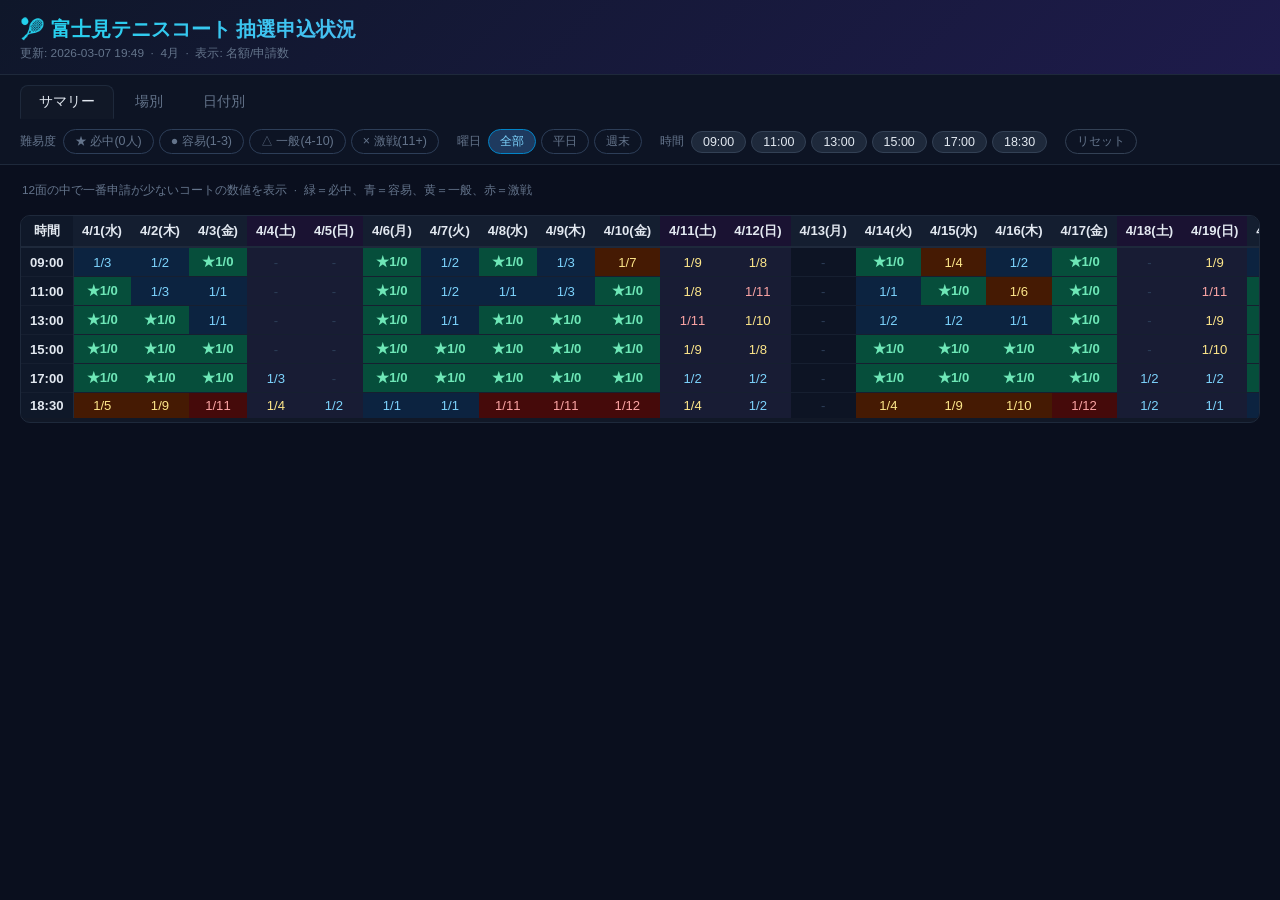
==== commit f59eba21: "修复工具栏固定与日付別筛选 - sticky-nav 包裹 header+toolbar，彻底固定不偏移 - 日付別视图支持曜日筛选（平日/週末隐藏对应日期卡） - 日付別的难度筛选和时段筛选复用现有" ====
--- a/docs/index.html
+++ b/docs/index.html
@@ -18,12 +18,13 @@
 body{font-family:-apple-system,BlinkMacSystemFont,"Segoe UI",Roboto,sans-serif;background:var(--bg);color:var(--text);min-height:100vh}
 
 /* Header */
-.site-header{background:linear-gradient(135deg,#0f172a,#1e1b4b);border-bottom:1px solid var(--border);padding:16px 20px 12px;position:sticky;top:0;z-index:200}
+.sticky-nav{position:sticky;top:0;z-index:200}
+.site-header{background:linear-gradient(135deg,#0f172a,#1e1b4b);border-bottom:1px solid var(--border);padding:16px 20px 12px}
 .site-title{font-size:1.25em;font-weight:700;background:linear-gradient(135deg,#22d3ee,#a78bfa);-webkit-background-clip:text;-webkit-text-fill-color:transparent}
 .site-meta{font-size:.74em;color:var(--muted);margin-top:3px}
 
 /* Toolbar */
-.toolbar{background:#0d1424;border-bottom:1px solid var(--border);position:sticky;top:52px;z-index:150}
+.toolbar{background:#0d1424;border-bottom:1px solid var(--border)}
 .tabs{display:flex;gap:2px;padding:10px 20px 0}
 .tab{padding:7px 18px;border-radius:8px 8px 0 0;border:1px solid transparent;background:transparent;color:var(--muted);cursor:pointer;font-size:.85em;font-weight:500;transition:all .15s}
 .tab:hover{color:var(--text)}
@@ -74,6 +75,8 @@
 /* Filter states */
 body.hide-wd .col-wd{display:none}
 body.hide-we .col-we{display:none}
+body.hide-we #view-date .facility[data-we="1"]{display:none}
+body.hide-wd #view-date .facility[data-we="0"]{display:none}
 body.dim-mode td[data-level]{opacity:.07}
 body.dim-mode td.col-time{opacity:1!important}
 body.dim-mode td.lv-show{opacity:1}
@@ -87,9 +90,10 @@
 </head>
 <body>
 
+<div class="sticky-nav">
 <header class="site-header">
   <div class="site-title">🎾 富士見テニスコート 抽選申込状況</div>
-  <div class="site-meta">更新: 2026-03-07 19:44 &nbsp;·&nbsp; 4月 &nbsp;·&nbsp; 表示: 名額/申請数</div>
+  <div class="site-meta">更新: 2026-03-07 19:49 &nbsp;·&nbsp; 4月 &nbsp;·&nbsp; 表示: 名額/申請数</div>
 </header>
 
 <div class="toolbar">
@@ -121,6 +125,7 @@
     <button class="btn reset" onclick="resetAll()">リセット</button>
   </div>
 </div>
+</div>
 
 <div class="main">
   <div class="view on" id="view-summary">
@@ -136,15 +141,15 @@
 </div>
 <div class="facility">
 <div class="fac-hd" onclick="toggleBody(this)">富士見テニス場２<span class="arrow">▼</span></div>
-<div class="fac-bd open"><div class="tbl-wrap"><table><thead><tr><th class="col-time">時間</th><th class="col-wd">4/1(水)</th><th class="col-wd">4/2(木)</th><th class="col-wd">4/3(金)</th><th class="col-we">4/4(土)</th><th class="col-we">4/5(日)</th><th class="col-wd">4/6(月)</th><th class="col-wd">4/7(火)</th><th class="col-wd">4/8(水)</th><th class="col-wd">4/9(木)</th><th class="col-wd">4/10(金)</th><th class="col-we">4/11(土)</th><th class="col-we">4/12(日)</th><th class="col-wd">4/13(月)</th><th class="col-wd">4/14(火)</th><th class="col-wd">4/15(水)</th><th class="col-wd">4/16(木)</th><th class="col-wd">4/17(金)</th><th class="col-we">4/18(土)</th><th class="col-we">4/19(日)</th><th class="col-wd">4/20(月)</th><th class="col-wd">4/21(火)</th><th class="col-wd">4/22(水)</th><th class="col-wd">4/23(木)</th><th class="col-wd">4/24(金)</th><th class="col-we">4/25(土)</th><th class="col-we">4/26(日)</th><th class="col-wd">4/27(月)</th><th class="col-wd">4/28(火)</th><th class="col-wd">4/29(水)</th><th class="col-wd">4/30(木)</th></tr></thead><tbody><tr class="row-time" data-time="09:00"><td class="col-time">09:00</td><td class="col-wd lv-medium" data-level="medium">1/5</td><td class="col-wd lv-easy" data-level="easy">1/3</td><td class="col-wd lv-medium" data-level="medium">1/5</td><td class="col-we lv-unavailable" data-level="unavailable">-</td><td class="col-we lv-unavailable" data-level="unavailable">-</td><td class="col-wd lv-medium" data-level="medium">1/5</td><td class="col-wd lv-medium" data-level="medium">1/4</td><td class="col-wd lv-medium" data-level="medium">1/5</td><td class="col-wd lv-easy" data-level="easy">1/3</td><td class="col-wd lv-hard" data-level="hard">1/12</td><td class="col-we lv-medium" data-level="medium">1/9</td><td class="col-we lv-medium" data-level="medium">1/8</td><td class="col-wd lv-unavailable" data-level="unavailable">-</td><td class="col-wd lv-hot" data-level="hot">★1/0</td><td class="col-wd lv-medium" data-level="medium">1/5</td><td class="col-wd lv-easy" data-level="easy">1/2</td><td class="col-wd lv-easy" data-level="easy">1/2</td><td class="col-we lv-unavailable" data-level="unavailable">-</td><td class="col-we lv-hard" data-level="hard">1/11</td><td class="col-wd lv-medium" data-level="medium">1/5</td><td class="col-wd lv-medium" data-level="medium">1/4</td><td class="col-wd lv-medium" data-level="medium">1/5</td><td class="col-wd lv-easy" data-level="easy">1/2</td><td class="col-wd lv-medium" data-level="medium">1/5</td><td class="col-we lv-unavailable" data-level="unavailable">-</td><td class="col-we lv-unavailable" data-level="unavailable">-</td><td class="col-wd lv-easy" data-level="easy">1/1</td><td class="col-wd lv-unavailable" data-level="unavailable">-</td><td class="col-wd lv-hard" data-level="hard">1/12</td><td class="col-wd lv-easy" data-level="easy">1/3</td></tr><tr class="row-time" data-time="11:00"><td class="col-time">11:00</td><td class="col-wd lv-hot" data-level="hot">★1/0</td><td class="col-wd lv-easy" data-level="easy">1/3</td><td class="col-wd lv-easy" data-level="easy">1/3</td><td class="col-we lv-unavailable" data-level="unavailable">-</td><td class="col-we lv-unavailable" data-level="unavailable">-</td><td class="col-wd lv-hot" data-level="hot">★1/0</td><td class="col-wd lv-easy" data-level="easy">1/3</td><td class="col-wd lv-easy" data-level="easy">1/1</td><td class="col-wd lv-medium" data-level="medium">1/5</td><td class="col-wd lv-hard" data-level="hard">1/12</td><td class="col-we lv-medium" data-level="medium">1/10</td><td class="col-we lv-hard" data-level="hard">1/19</td><td class="col-wd lv-unavailable" data-level="unavailable">-</td><td class="col-wd lv-easy" data-level="easy">1/1</td><td class="col-wd lv-hot" data-level="hot">★1/0</td><td class="col-wd lv-hard" data-level="hard">1/15</td><td class="col-wd lv-easy" data-level="easy">1/2</td><td class="col-we lv-unavailable" data-level="unavailable">-</td><td class="col-we lv-hard" data-level="hard">1/17</td><td class="col-wd lv-easy" data-level="easy">1/1</td><td class="col-wd lv-medium" data-level="medium">1/4</td><td class="col-wd lv-easy" data-level="easy">1/1</td><td class="col-wd lv-medium" data-level="medium">1/6</td><td class="col-wd lv-easy" data-level="easy">1/1</td><td class="col-we lv-unavailable" data-level="unavailable">-</td><td class="col-we lv-unavailable" data-level="unavailable">-</td><td class="col-wd lv-hard" data-level="hard">1/13</td><td class="col-wd lv-unavailable" data-level="unavailable">-</td><td class="col-wd lv-medium" data-level="medium">1/7</td><td class="col-wd lv-easy" data-level="easy">1/3</td></tr><tr class="row-time" data-time="13:00"><td class="col-time">13:00</td><td class="col-wd lv-easy" data-level="easy">1/1</td><td class="col-wd lv-hot" data-level="hot">★1/0</td><td class="col-wd lv-medium" data-level="medium">1/4</td><td class="col-we lv-unavailable" data-level="unavailable">-</td><td class="col-we lv-unavailable" data-level="unavailable">-</td><td class="col-wd lv-hot" data-level="hot">★1/0</td><td class="col-wd lv-easy" data-level="easy">1/1</td><td class="col-wd lv-hot" data-level="hot">★1/0</td><td class="col-wd lv-easy" data-level="easy">1/2</td><td class="col-wd lv-hard" data-level="hard">1/12</td><td class="col-we lv-hard" data-level="hard">1/18</td><td class="col-we lv-hard" data-level="hard">1/14</td><td class="col-wd lv-unavailable" data-level="unavailable">-</td><td class="col-wd lv-easy" data-level="easy">1/2</td><td class="col-wd lv-easy" data-level="easy">1/2</td><td class="col-wd lv-easy" data-level="easy">1/1</td><td class="col-wd lv-easy" data-level="easy">1/1</td><td class="col-we lv-unavailable" data-level="unavailable">-</td><td class="col-we lv-medium" data-level="medium">1/9</td><td class="col-wd lv-hot" data-level="hot">★1/0</td><td class="col-wd lv-easy" data-level="easy">1/2</td><td class="col-wd lv-hot" data-level="hot">★1/0</td><td class="col-wd lv-easy" data-level="easy">1/3</td><td class="col-wd lv-hot" data-level="hot">★1/0</td><td class="col-we lv-unavailable" data-level="unavailable">-</td><td class="col-we lv-unavailable" data-level="unavailable">-</td><td class="col-wd lv-easy" data-level="easy">1/1</td><td class="col-wd lv-unavailable" data-level="unavailable">-</td><td class="col-wd lv-medium" data-level="medium">1/7</td><td class="col-wd lv-easy" data-level="easy">1/1</td></tr><tr class="row-time" data-time="15:00"><td class="col-time">15:00</td><td class="col-wd lv-hot" data-level="hot">★1/0</td><td class="col-wd lv-hot" data-level="hot">★1/0</td><td class="col-wd lv-hot" data-level="hot">★1/0</td><td class="col-we lv-unavailable" data-level="unavailable">-</td><td class="col-we lv-unavailable" data-level="unavailable">-</td><td class="col-wd lv-hot" data-level="hot">★1/0</td><td class="col-wd lv-hot" data-level="hot">★1/0</td><td class="col-wd lv-hot" data-level="hot">★1/0</td><td class="col-wd lv-hot" data-level="hot">★1/0</td><td class="col-wd lv-hot" data-level="hot">★1/0</td><td class="col-we lv-medium" data-level="medium">1/9</td><td class="col-we lv-hard" data-level="hard">1/14</td><td class="col-wd lv-unavailable" data-level="unavailable">-</td><td class="col-wd lv-hot" data-level="hot">★1/0</td><td class="col-wd lv-hot" data-level="hot">★1/0</td><td class="col-wd lv-hot" data-level="hot">★1/0</td><td class="col-wd lv-easy" data-level="easy">1/1</td><td class="col-we lv-unavailable" data-level="unavailable">-</td><td class="col-we lv-medium" data-level="medium">1/10</td><td class="col-wd lv-hot" data-level="hot">★1/0</td><td class="col-wd lv-hot" data-level="hot">★1/0</td><td class="col-wd lv-hot" data-level="hot">★1/0</td><td class="col-wd lv-hot" data-level="hot">★1/0</td><td class="col-wd lv-hot" data-level="hot">★1/0</td><td class="col-we lv-unavailable" data-level="unavailable">-</td><td class="col-we lv-unavailable" data-level="unavailable">-</td><td class="col-wd lv-hot" data-level="hot">★1/0</td><td class="col-wd lv-unavailable" data-level="unavailable">-</td><td class="col-wd lv-medium" data-level="medium">1/5</td><td class="col-wd lv-hot" data-level="hot">★1/0</td></tr><tr class="row-time" data-time="17:00"><td class="col-time">17:00</td><td class="col-wd lv-hot" data-level="hot">★1/0</td><td class="col-wd lv-hot" data-level="hot">★1/0</td><td class="col-wd lv-hot" data-level="hot">★1/0</td><td class="col-we lv-easy" data-level="easy">1/3</td><td class="col-we lv-unavailable" data-level="unavailable">-</td><td class="col-wd lv-hot" data-level="hot">★1/0</td><td class="col-wd lv-hot" data-level="hot">★1/0</td><td class="col-wd lv-hot" data-level="hot">★1/0</td><td class="col-wd lv-hot" data-level="hot">★1/0</td><td class="col-wd lv-easy" data-level="easy">1/1</td><td class="col-we lv-easy" data-level="easy">1/3</td><td class="col-we lv-medium" data-level="medium">1/8</td><td class="col-wd lv-unavailable" data-level="unavailable">-</td><td class="col-wd lv-hot" data-level="hot">★1/0</td><td class="col-wd lv-hot" data-level="hot">★1/0</td><td class="col-wd lv-hot" data-level="hot">★1/0</td><td class="col-wd lv-hot" data-level="hot">★1/0</td><td class="col-we lv-medium" data-level="medium">1/4</td><td class="col-we lv-easy" data-level="easy">1/2</td><td class="col-wd lv-hot" data-level="hot">★1/0</td><td class="col-wd lv-hot" data-level="hot">★1/0</td><td class="col-wd lv-hot" data-level="hot">★1/0</td><td class="col-wd lv-hot" data-level="hot">★1/0</td><td class="col-wd lv-hot" data-level="hot">★1/0</td><td class="col-we lv-unavailable" data-level="unavailable">-</td><td class="col-we lv-unavailable" data-level="unavailable">-</td><td class="col-wd lv-hot" data-level="hot">★1/0</td><td class="col-wd lv-unavailable" data-level="unavailable">-</td><td class="col-wd lv-medium" data-level="medium">1/4</td><td class="col-wd lv-hot" data-level="hot">★1/0</td></tr><tr class="row-time" data-time="18:30"><td class="col-time">18:30</td><td class="col-wd lv-hard" data-level="hard">1/17</td><td class="col-wd lv-hard" data-level="hard">1/20</td><td class="col-wd lv-hard" data-level="hard">1/11</td><td class="col-we lv-medium" data-level="medium">1/5</td><td class="col-we lv-easy" data-level="easy">1/3</td><td class="col-wd lv-medium" data-level="medium">1/4</td><td class="col-wd lv-easy" data-level="easy">1/3</td><td class="col-wd lv-hard" data-level="hard">1/17</td><td class="col-wd lv-hard" data-level="hard">1/27</td><td class="col-wd lv-hard" data-level="hard">1/14</td><td class="col-we lv-medium" data-level="medium">1/6</td><td class="col-we lv-medium" data-level="medium">1/6</td><td class="col-wd lv-unavailable" data-level="unavailable">-</td><td class="col-wd lv-hard" data-level="hard">1/20</td><td class="col-wd lv-hard" data-level="hard">1/17</td><td class="col-wd lv-medium" data-level="medium">1/10</td><td class="col-wd lv-hard" data-level="hard">1/17</td><td class="col-we lv-hard" data-level="hard">1/11</td><td class="col-we lv-easy" data-level="easy">1/3</td><td class="col-wd lv-medium" data-level="medium">1/5</td><td class="col-wd lv-hard" data-level="hard">1/20</td><td class="col-wd lv-hard" data-level="hard">1/16</td><td class="col-wd lv-easy" data-level="easy">1/3</td><td class="col-wd lv-hard" data-level="hard">1/16</td><td class="col-we lv-medium" data-level="medium">1/6</td><td class="col-we lv-easy" data-level="easy">1/2</td><td class="col-wd lv-easy" data-level="easy">1/2</td><td class="col-wd lv-unavailable" data-level="unavailable">-</td><td class="col-wd lv-easy" data-level="easy">1/2</td><td class="col-wd lv-medium" data-level="medium">1/6</td></tr></tbody></table></div></div>
+<div class="fac-bd open"><div class="tbl-wrap"><table><thead><tr><th class="col-time">時間</th><th class="col-wd">4/1(水)</th><th class="col-wd">4/2(木)</th><th class="col-wd">4/3(金)</th><th class="col-we">4/4(土)</th><th class="col-we">4/5(日)</th><th class="col-wd">4/6(月)</th><th class="col-wd">4/7(火)</th><th class="col-wd">4/8(水)</th><th class="col-wd">4/9(木)</th><th class="col-wd">4/10(金)</th><th class="col-we">4/11(土)</th><th class="col-we">4/12(日)</th><th class="col-wd">4/13(月)</th><th class="col-wd">4/14(火)</th><th class="col-wd">4/15(水)</th><th class="col-wd">4/16(木)</th><th class="col-wd">4/17(金)</th><th class="col-we">4/18(土)</th><th class="col-we">4/19(日)</th><th class="col-wd">4/20(月)</th><th class="col-wd">4/21(火)</th><th class="col-wd">4/22(水)</th><th class="col-wd">4/23(木)</th><th class="col-wd">4/24(金)</th><th class="col-we">4/25(土)</th><th class="col-we">4/26(日)</th><th class="col-wd">4/27(月)</th><th class="col-wd">4/28(火)</th><th class="col-wd">4/29(水)</th><th class="col-wd">4/30(木)</th></tr></thead><tbody><tr class="row-time" data-time="09:00"><td class="col-time">09:00</td><td class="col-wd lv-medium" data-level="medium">1/5</td><td class="col-wd lv-easy" data-level="easy">1/3</td><td class="col-wd lv-medium" data-level="medium">1/5</td><td class="col-we lv-unavailable" data-level="unavailable">-</td><td class="col-we lv-unavailable" data-level="unavailable">-</td><td class="col-wd lv-medium" data-level="medium">1/5</td><td class="col-wd lv-medium" data-level="medium">1/4</td><td class="col-wd lv-medium" data-level="medium">1/5</td><td class="col-wd lv-easy" data-level="easy">1/3</td><td class="col-wd lv-hard" data-level="hard">1/12</td><td class="col-we lv-medium" data-level="medium">1/9</td><td class="col-we lv-medium" data-level="medium">1/8</td><td class="col-wd lv-unavailable" data-level="unavailable">-</td><td class="col-wd lv-hot" data-level="hot">★1/0</td><td class="col-wd lv-medium" data-level="medium">1/5</td><td class="col-wd lv-easy" data-level="easy">1/2</td><td class="col-wd lv-easy" data-level="easy">1/2</td><td class="col-we lv-unavailable" data-level="unavailable">-</td><td class="col-we lv-hard" data-level="hard">1/11</td><td class="col-wd lv-medium" data-level="medium">1/5</td><td class="col-wd lv-medium" data-level="medium">1/4</td><td class="col-wd lv-medium" data-level="medium">1/5</td><td class="col-wd lv-easy" data-level="easy">1/2</td><td class="col-wd lv-medium" data-level="medium">1/5</td><td class="col-we lv-unavailable" data-level="unavailable">-</td><td class="col-we lv-unavailable" data-level="unavailable">-</td><td class="col-wd lv-easy" data-level="easy">1/1</td><td class="col-wd lv-unavailable" data-level="unavailable">-</td><td class="col-wd lv-hard" data-level="hard">1/12</td><td class="col-wd lv-easy" data-level="easy">1/3</td></tr><tr class="row-time" data-time="11:00"><td class="col-time">11:00</td><td class="col-wd lv-hot" data-level="hot">★1/0</td><td class="col-wd lv-easy" data-level="easy">1/3</td><td class="col-wd lv-easy" data-level="easy">1/3</td><td class="col-we lv-unavailable" data-level="unavailable">-</td><td class="col-we lv-unavailable" data-level="unavailable">-</td><td class="col-wd lv-hot" data-level="hot">★1/0</td><td class="col-wd lv-easy" data-level="easy">1/3</td><td class="col-wd lv-easy" data-level="easy">1/3</td><td class="col-wd lv-medium" data-level="medium">1/5</td><td class="col-wd lv-hard" data-level="hard">1/12</td><td class="col-we lv-medium" data-level="medium">1/10</td><td class="col-we lv-hard" data-level="hard">1/19</td><td class="col-wd lv-unavailable" data-level="unavailable">-</td><td class="col-wd lv-easy" data-level="easy">1/1</td><td class="col-wd lv-hot" data-level="hot">★1/0</td><td class="col-wd lv-hard" data-level="hard">1/15</td><td class="col-wd lv-easy" data-level="easy">1/2</td><td class="col-we lv-unavailable" data-level="unavailable">-</td><td class="col-we lv-hard" data-level="hard">1/17</td><td class="col-wd lv-easy" data-level="easy">1/1</td><td class="col-wd lv-medium" data-level="medium">1/4</td><td class="col-wd lv-easy" data-level="easy">1/1</td><td class="col-wd lv-medium" data-level="medium">1/6</td><td class="col-wd lv-easy" data-level="easy">1/1</td><td class="col-we lv-unavailable" data-level="unavailable">-</td><td class="col-we lv-unavailable" data-level="unavailable">-</td><td class="col-wd lv-hard" data-level="hard">1/13</td><td class="col-wd lv-unavailable" data-level="unavailable">-</td><td class="col-wd lv-medium" data-level="medium">1/7</td><td class="col-wd lv-easy" data-level="easy">1/3</td></tr><tr class="row-time" data-time="13:00"><td class="col-time">13:00</td><td class="col-wd lv-easy" data-level="easy">1/1</td><td class="col-wd lv-hot" data-level="hot">★1/0</td><td class="col-wd lv-medium" data-level="medium">1/4</td><td class="col-we lv-unavailable" data-level="unavailable">-</td><td class="col-we lv-unavailable" data-level="unavailable">-</td><td class="col-wd lv-hot" data-level="hot">★1/0</td><td class="col-wd lv-easy" data-level="easy">1/1</td><td class="col-wd lv-hot" data-level="hot">★1/0</td><td class="col-wd lv-easy" data-level="easy">1/2</td><td class="col-wd lv-hard" data-level="hard">1/12</td><td class="col-we lv-hard" data-level="hard">1/18</td><td class="col-we lv-hard" data-level="hard">1/14</td><td class="col-wd lv-unavailable" data-level="unavailable">-</td><td class="col-wd lv-easy" data-level="easy">1/2</td><td class="col-wd lv-easy" data-level="easy">1/2</td><td class="col-wd lv-easy" data-level="easy">1/1</td><td class="col-wd lv-easy" data-level="easy">1/1</td><td class="col-we lv-unavailable" data-level="unavailable">-</td><td class="col-we lv-medium" data-level="medium">1/9</td><td class="col-wd lv-hot" data-level="hot">★1/0</td><td class="col-wd lv-easy" data-level="easy">1/2</td><td class="col-wd lv-hot" data-level="hot">★1/0</td><td class="col-wd lv-easy" data-level="easy">1/3</td><td class="col-wd lv-hot" data-level="hot">★1/0</td><td class="col-we lv-unavailable" data-level="unavailable">-</td><td class="col-we lv-unavailable" data-level="unavailable">-</td><td class="col-wd lv-easy" data-level="easy">1/1</td><td class="col-wd lv-unavailable" data-level="unavailable">-</td><td class="col-wd lv-medium" data-level="medium">1/7</td><td class="col-wd lv-easy" data-level="easy">1/1</td></tr><tr class="row-time" data-time="15:00"><td class="col-time">15:00</td><td class="col-wd lv-hot" data-level="hot">★1/0</td><td class="col-wd lv-hot" data-level="hot">★1/0</td><td class="col-wd lv-hot" data-level="hot">★1/0</td><td class="col-we lv-unavailable" data-level="unavailable">-</td><td class="col-we lv-unavailable" data-level="unavailable">-</td><td class="col-wd lv-hot" data-level="hot">★1/0</td><td class="col-wd lv-hot" data-level="hot">★1/0</td><td class="col-wd lv-hot" data-level="hot">★1/0</td><td class="col-wd lv-hot" data-level="hot">★1/0</td><td class="col-wd lv-hot" data-level="hot">★1/0</td><td class="col-we lv-medium" data-level="medium">1/9</td><td class="col-we lv-hard" data-level="hard">1/14</td><td class="col-wd lv-unavailable" data-level="unavailable">-</td><td class="col-wd lv-hot" data-level="hot">★1/0</td><td class="col-wd lv-hot" data-level="hot">★1/0</td><td class="col-wd lv-hot" data-level="hot">★1/0</td><td class="col-wd lv-easy" data-level="easy">1/1</td><td class="col-we lv-unavailable" data-level="unavailable">-</td><td class="col-we lv-medium" data-level="medium">1/10</td><td class="col-wd lv-hot" data-level="hot">★1/0</td><td class="col-wd lv-hot" data-level="hot">★1/0</td><td class="col-wd lv-hot" data-level="hot">★1/0</td><td class="col-wd lv-hot" data-level="hot">★1/0</td><td class="col-wd lv-hot" data-level="hot">★1/0</td><td class="col-we lv-unavailable" data-level="unavailable">-</td><td class="col-we lv-unavailable" data-level="unavailable">-</td><td class="col-wd lv-hot" data-level="hot">★1/0</td><td class="col-wd lv-unavailable" data-level="unavailable">-</td><td class="col-wd lv-medium" data-level="medium">1/5</td><td class="col-wd lv-hot" data-level="hot">★1/0</td></tr><tr class="row-time" data-time="17:00"><td class="col-time">17:00</td><td class="col-wd lv-hot" data-level="hot">★1/0</td><td class="col-wd lv-hot" data-level="hot">★1/0</td><td class="col-wd lv-hot" data-level="hot">★1/0</td><td class="col-we lv-easy" data-level="easy">1/3</td><td class="col-we lv-unavailable" data-level="unavailable">-</td><td class="col-wd lv-hot" data-level="hot">★1/0</td><td class="col-wd lv-hot" data-level="hot">★1/0</td><td class="col-wd lv-hot" data-level="hot">★1/0</td><td class="col-wd lv-hot" data-level="hot">★1/0</td><td class="col-wd lv-easy" data-level="easy">1/1</td><td class="col-we lv-easy" data-level="easy">1/3</td><td class="col-we lv-medium" data-level="medium">1/8</td><td class="col-wd lv-unavailable" data-level="unavailable">-</td><td class="col-wd lv-hot" data-level="hot">★1/0</td><td class="col-wd lv-hot" data-level="hot">★1/0</td><td class="col-wd lv-hot" data-level="hot">★1/0</td><td class="col-wd lv-hot" data-level="hot">★1/0</td><td class="col-we lv-medium" data-level="medium">1/4</td><td class="col-we lv-easy" data-level="easy">1/2</td><td class="col-wd lv-hot" data-level="hot">★1/0</td><td class="col-wd lv-hot" data-level="hot">★1/0</td><td class="col-wd lv-hot" data-level="hot">★1/0</td><td class="col-wd lv-hot" data-level="hot">★1/0</td><td class="col-wd lv-hot" data-level="hot">★1/0</td><td class="col-we lv-unavailable" data-level="unavailable">-</td><td class="col-we lv-unavailable" data-level="unavailable">-</td><td class="col-wd lv-hot" data-level="hot">★1/0</td><td class="col-wd lv-unavailable" data-level="unavailable">-</td><td class="col-wd lv-medium" data-level="medium">1/4</td><td class="col-wd lv-hot" data-level="hot">★1/0</td></tr><tr class="row-time" data-time="18:30"><td class="col-time">18:30</td><td class="col-wd lv-hard" data-level="hard">1/17</td><td class="col-wd lv-hard" data-level="hard">1/20</td><td class="col-wd lv-hard" data-level="hard">1/11</td><td class="col-we lv-medium" data-level="medium">1/5</td><td class="col-we lv-easy" data-level="easy">1/3</td><td class="col-wd lv-medium" data-level="medium">1/4</td><td class="col-wd lv-easy" data-level="easy">1/3</td><td class="col-wd lv-hard" data-level="hard">1/17</td><td class="col-wd lv-hard" data-level="hard">1/27</td><td class="col-wd lv-hard" data-level="hard">1/14</td><td class="col-we lv-medium" data-level="medium">1/6</td><td class="col-we lv-medium" data-level="medium">1/6</td><td class="col-wd lv-unavailable" data-level="unavailable">-</td><td class="col-wd lv-hard" data-level="hard">1/20</td><td class="col-wd lv-hard" data-level="hard">1/17</td><td class="col-wd lv-medium" data-level="medium">1/10</td><td class="col-wd lv-hard" data-level="hard">1/17</td><td class="col-we lv-hard" data-level="hard">1/11</td><td class="col-we lv-easy" data-level="easy">1/3</td><td class="col-wd lv-medium" data-level="medium">1/5</td><td class="col-wd lv-hard" data-level="hard">1/20</td><td class="col-wd lv-hard" data-level="hard">1/16</td><td class="col-wd lv-easy" data-level="easy">1/3</td><td class="col-wd lv-hard" data-level="hard">1/16</td><td class="col-we lv-medium" data-level="medium">1/6</td><td class="col-we lv-easy" data-level="easy">1/2</td><td class="col-wd lv-easy" data-level="easy">1/2</td><td class="col-wd lv-unavailable" data-level="unavailable">-</td><td class="col-wd lv-easy" data-level="easy">1/2</td><td class="col-wd lv-medium" data-level="medium">1/6</td></tr></tbody></table></div></div>
 </div>
 <div class="facility">
 <div class="fac-hd" onclick="toggleBody(this)">富士見テニス場３<span class="arrow">▼</span></div>
-<div class="fac-bd open"><div class="tbl-wrap"><table><thead><tr><th class="col-time">時間</th><th class="col-wd">4/1(水)</th><th class="col-wd">4/2(木)</th><th class="col-wd">4/3(金)</th><th class="col-we">4/4(土)</th><th class="col-we">4/5(日)</th><th class="col-wd">4/6(月)</th><th class="col-wd">4/7(火)</th><th class="col-wd">4/8(水)</th><th class="col-wd">4/9(木)</th><th class="col-wd">4/10(金)</th><th class="col-we">4/11(土)</th><th class="col-we">4/12(日)</th><th class="col-wd">4/13(月)</th><th class="col-wd">4/14(火)</th><th class="col-wd">4/15(水)</th><th class="col-wd">4/16(木)</th><th class="col-wd">4/17(金)</th><th class="col-we">4/18(土)</th><th class="col-we">4/19(日)</th><th class="col-wd">4/20(月)</th><th class="col-wd">4/21(火)</th><th class="col-wd">4/22(水)</th><th class="col-wd">4/23(木)</th><th class="col-wd">4/24(金)</th><th class="col-we">4/25(土)</th><th class="col-we">4/26(日)</th><th class="col-wd">4/27(月)</th><th class="col-wd">4/28(火)</th><th class="col-wd">4/29(水)</th><th class="col-wd">4/30(木)</th></tr></thead><tbody><tr class="row-time" data-time="09:00"><td class="col-time">09:00</td><td class="col-wd lv-medium" data-level="medium">1/4</td><td class="col-wd lv-medium" data-level="medium">1/8</td><td class="col-wd lv-hot" data-level="hot">★1/0</td><td class="col-we lv-unavailable" data-level="unavailable">-</td><td class="col-we lv-unavailable" data-level="unavailable">-</td><td class="col-wd lv-medium" data-level="medium">1/6</td><td class="col-wd lv-easy" data-level="easy">1/3</td><td class="col-wd lv-medium" data-level="medium">1/4</td><td class="col-wd lv-medium" data-level="medium">1/9</td><td class="col-wd lv-medium" data-level="medium">1/7</td><td class="col-we lv-hard" data-level="hard">1/41</td><td class="col-we lv-medium" data-level="medium">1/9</td><td class="col-wd lv-unavailable" data-level="unavailable">-</td><td class="col-wd lv-easy" data-level="easy">1/3</td><td class="col-wd lv-medium" data-level="medium">1/4</td><td class="col-wd lv-medium" data-level="medium">1/6</td><td class="col-wd lv-medium" data-level="medium">1/5</td><td class="col-we lv-unavailable" data-level="unavailable">-</td><td class="col-we lv-hard" data-level="hard">1/19</td><td class="col-wd lv-medium" data-level="medium">1/10</td><td class="col-wd lv-easy" data-level="easy">1/3</td><td class="col-wd lv-medium" data-level="medium">1/4</td><td class="col-wd lv-medium" data-level="medium">1/8</td><td class="col-wd lv-hot" data-level="hot">★1/0</td><td class="col-we lv-unavailable" data-level="unavailable">-</td><td class="col-we lv-unavailable" data-level="unavailable">-</td><td class="col-wd lv-hard" data-level="hard">1/15</td><td class="col-wd lv-unavailable" data-level="unavailable">-</td><td class="col-wd lv-hard" data-level="hard">1/16</td><td class="col-wd lv-hard" data-level="hard">1/11</td></tr><tr class="row-time" data-time="11:00"><td class="col-time">11:00</td><td class="col-wd lv-hot" data-level="hot">★1/0</td><td class="col-wd lv-easy" data-level="easy">1/3</td><td class="col-wd lv-medium" data-level="medium">1/4</td><td class="col-we lv-unavailable" data-level="unavailable">-</td><td class="col-we lv-unavailable" data-level="unavailable">-</td><td class="col-wd lv-hot" data-level="hot">★1/0</td><td class="col-wd lv-easy" data-level="easy">1/3</td><td class="col-wd lv-easy" data-level="easy">1/1</td><td class="col-wd lv-hard" data-level="hard">1/12</td><td class="col-wd lv-easy" data-level="easy">1/3</td><td class="col-we lv-hard" data-level="hard">1/11</td><td class="col-we lv-hard" data-level="hard">1/14</td><td class="col-wd lv-unavailable" data-level="unavailable">-</td><td class="col-wd lv-easy" data-level="easy">1/2</td><td class="col-wd lv-hot" data-level="hot">★1/0</td><td class="col-wd lv-hard" data-level="hard">1/12</td><td class="col-wd lv-medium" data-level="medium">1/4</td><td class="col-we lv-unavailable" data-level="unavailable">-</td><td class="col-we lv-hard" data-level="hard">1/13</td><td class="col-wd lv-easy" data-level="easy">1/1</td><td class="col-wd lv-medium" data-level="medium">1/4</td><td class="col-wd lv-easy" data-level="easy">1/2</td><td class="col-wd lv-hard" data-level="hard">1/13</td><td class="col-wd lv-easy" data-level="easy">1/1</td><td class="col-we lv-unavailable" data-level="unavailable">-</td><td class="col-we lv-unavailable" data-level="unavailable">-</td><td class="col-wd lv-unavailable" data-level="unavailable">-</td><td class="col-wd lv-unavailable" data-level="unavailable">-</td><td class="col-wd lv-hard" data-level="hard">1/21</td><td class="col-wd lv-medium" data-level="medium">1/9</td></tr><tr class="row-time" data-time="13:00"><td class="col-time">13:00</td><td class="col-wd lv-hot" data-level="hot">★1/0</td><td class="col-wd lv-hot" data-level="hot">★1/0</td><td class="col-wd lv-easy" data-level="easy">1/3</td><td class="col-we lv-unavailable" data-level="unavailable">-</td><td class="col-we lv-unavailable" data-level="unavailable">-</td><td class="col-wd lv-hot" data-level="hot">★1/0</td><td class="col-wd lv-easy" data-level="easy">1/2</td><td class="col-wd lv-hot" data-level="hot">★1/0</td><td class="col-wd lv-hot" data-level="hot">★1/0</td><td class="col-wd lv-easy" data-level="easy">1/2</td><td class="col-we lv-hard" data-level="hard">1/15</td><td class="col-we lv-hard" data-level="hard">1/20</td><td class="col-wd lv-unavailable" data-level="unavailable">-</td><td class="col-wd lv-easy" data-level="easy">1/2</td><td class="col-wd lv-easy" data-level="easy">1/2</td><td class="col-wd lv-easy" data-level="easy">1/1</td><td class="col-wd lv-easy" data-level="easy">1/1</td><td class="col-we lv-unavailable" data-level="unavailable">-</td><td class="col-we lv-hard" data-level="hard">1/13</td><td class="col-wd lv-easy" data-level="easy">1/1</td><td class="col-wd lv-medium" data-level="medium">1/4</td><td class="col-wd lv-hot" data-level="hot">★1/0</td><td class="col-wd lv-easy" data-level="easy">1/3</td><td class="col-wd lv-hot" data-level="hot">★1/0</td><td class="col-we lv-unavailable" data-level="unavailable">-</td><td class="col-we lv-unavailable" data-level="unavailable">-</td><td class="col-wd lv-unavailable" data-level="unavailable">-</td><td class="col-wd lv-unavailable" data-level="unavailable">-</td><td class="col-wd lv-hard" data-level="hard">1/21</td><td class="col-wd lv-easy" data-level="easy">1/1</td></tr><tr class="row-time" data-time="15:00"><td class="col-time">15:00</td><td class="col-wd lv-hot" data-level="hot">★1/0</td><td class="col-wd lv-hot" data-level="hot">★1/0</td><td class="col-wd lv-hot" data-level="hot">★1/0</td><td class="col-we lv-unavailable" data-level="unavailable">-</td><td class="col-we lv-unavailable" data-level="unavailable">-</td><td class="col-wd lv-hot" data-level="hot">★1/0</td><td class="col-wd lv-hot" data-level="hot">★1/0</td><td class="col-wd lv-hot" data-level="hot">★1/0</td><td class="col-wd lv-hot" data-level="hot">★1/0</td><td class="col-wd lv-hot" data-level="hot">★1/0</td><td class="col-we lv-hard" data-level="hard">1/13</td><td class="col-we lv-hard" data-level="hard">1/20</td><td class="col-wd lv-unavailable" data-level="unavailable">-</td><td class="col-wd lv-hot" data-level="hot">★1/0</td><td class="col-wd lv-hot" data-level="hot">★1/0</td><td class="col-wd lv-hot" data-level="hot">★1/0</td><td class="col-wd lv-hot" data-level="hot">★1/0</td><td class="col-we lv-unavailable" data-level="unavailable">-</td><td class="col-we lv-hard" data-level="hard">1/16</td><td class="col-wd lv-hot" data-level="hot">★1/0</td><td class="col-wd lv-hot" data-level="hot">★1/0</td><td class="col-wd lv-hot" data-level="hot">★1/0</td><td class="col-wd lv-hot" data-level="hot">★1/0</td><td class="col-wd lv-hot" data-level="hot">★1/0</td><td class="col-we lv-unavailable" data-level="unavailable">-</td><td class="col-we lv-unavailable" data-level="unavailable">-</td><td class="col-wd lv-unavailable" data-level="unavailable">-</td><td class="col-wd lv-unavailable" data-level="unavailable">-</td><td class="col-wd lv-medium" data-level="medium">1/4</td><td class="col-wd lv-easy" data-level="easy">1/1</td></tr><tr class="row-time" data-time="17:00"><td class="col-time">17:00</td><td class="col-wd lv-hot" data-level="hot">★1/0</td><td class="col-wd lv-hot" data-level="hot">★1/0</td><td class="col-wd lv-hot" data-level="hot">★1/0</td><td class="col-we lv-medium" data-level="medium">1/5</td><td class="col-we lv-unavailable" data-level="unavailable">-</td><td class="col-wd lv-hot" data-level="hot">★1/0</td><td class="col-wd lv-hot" data-level="hot">★1/0</td><td class="col-wd lv-hot" data-level="hot">★1/0</td><td class="col-wd lv-hot" data-level="hot">★1/0</td><td class="col-wd lv-easy" data-level="easy">1/1</td><td class="col-we lv-easy" data-level="easy">1/2</td><td class="col-we lv-easy" data-level="easy">1/2</td><td class="col-wd lv-unavailable" data-level="unavailable">-</td><td class="col-wd lv-hot" data-level="hot">★1/0</td><td class="col-wd lv-hot" data-level="hot">★1/0</td><td class="col-wd lv-hot" data-level="hot">★1/0</td><td class="col-wd lv-hot" data-level="hot">★1/0</td><td class="col-we lv-easy" data-level="easy">1/3</td><td class="col-we lv-easy" data-level="easy">1/2</td><td class="col-wd lv-hot" data-level="hot">★1/0</td><td class="col-wd lv-hot" data-level="hot">★1/0</td><td class="col-wd lv-hot" data-level="hot">★1/0</td><td class="col-wd lv-hot" data-level="hot">★1/0</td><td class="col-wd lv-hot" data-level="hot">★1/0</td><td class="col-we lv-unavailable" data-level="unavailable">-</td><td class="col-we lv-unavailable" data-level="unavailable">-</td><td class="col-wd lv-hot" data-level="hot">★1/0</td><td class="col-wd lv-unavailable" data-level="unavailable">-</td><td class="col-wd lv-easy" data-level="easy">1/1</td><td class="col-wd lv-easy" data-level="easy">1/1</td></tr><tr class="row-time" data-time="18:30"><td class="col-time">18:30</td><td class="col-wd lv-medium" data-level="medium">1/7</td><td class="col-wd lv-hard" data-level="hard">1/11</td><td class="col-wd lv-hard" data-level="hard">1/18</td><td class="col-we lv-medium" data-level="medium">1/9</td><td class="col-we lv-easy" data-level="easy">1/2</td><td class="col-wd lv-easy" data-level="easy">1/2</td><td class="col-wd lv-hard" data-level="hard">1/34</td><td class="col-wd lv-hard" data-level="hard">1/11</td><td class="col-wd lv-hard" data-level="hard">1/19</td><td class="col-wd lv-hard" data-level="hard">1/34</td><td class="col-we lv-medium" data-level="medium">1/7</td><td class="col-we lv-easy" data-level="easy">1/2</td><td class="col-wd lv-unavailable" data-level="unavailable">-</td><td class="col-wd lv-medium" data-level="medium">1/4</td><td class="col-wd lv-hard" data-level="hard">1/54</td><td class="col-wd lv-hard" data-level="hard">1/12</td><td class="col-wd lv-hard" data-level="hard">1/28</td><td class="col-we lv-easy" data-level="easy">1/2</td><td class="col-we lv-medium" data-level="medium">1/5</td><td class="col-wd lv-easy" data-level="easy">1/3</td><td class="col-wd lv-hard" data-level="hard">1/29</td><td class="col-wd lv-hard" data-level="hard">1/23</td><td class="col-wd lv-hard" data-level="hard">1/12</td><td class="col-wd lv-hard" data-level="hard">1/32</td><td class="col-we lv-medium" data-level="medium">1/5</td><td class="col-we lv-easy" data-level="easy">1/2</td><td class="col-wd lv-easy" data-level="easy">1/2</td><td class="col-wd lv-unavailable" data-level="unavailable">-</td><td class="col-wd lv-medium" data-level="medium">1/9</td><td class="col-wd lv-hard" data-level="hard">1/12</td></tr></tbody></table></div></div>
+<div class="fac-bd open"><div class="tbl-wrap"><table><thead><tr><th class="col-time">時間</th><th class="col-wd">4/1(水)</th><th class="col-wd">4/2(木)</th><th class="col-wd">4/3(金)</th><th class="col-we">4/4(土)</th><th class="col-we">4/5(日)</th><th class="col-wd">4/6(月)</th><th class="col-wd">4/7(火)</th><th class="col-wd">4/8(水)</th><th class="col-wd">4/9(木)</th><th class="col-wd">4/10(金)</th><th class="col-we">4/11(土)</th><th class="col-we">4/12(日)</th><th class="col-wd">4/13(月)</th><th class="col-wd">4/14(火)</th><th class="col-wd">4/15(水)</th><th class="col-wd">4/16(木)</th><th class="col-wd">4/17(金)</th><th class="col-we">4/18(土)</th><th class="col-we">4/19(日)</th><th class="col-wd">4/20(月)</th><th class="col-wd">4/21(火)</th><th class="col-wd">4/22(水)</th><th class="col-wd">4/23(木)</th><th class="col-wd">4/24(金)</th><th class="col-we">4/25(土)</th><th class="col-we">4/26(日)</th><th class="col-wd">4/27(月)</th><th class="col-wd">4/28(火)</th><th class="col-wd">4/29(水)</th><th class="col-wd">4/30(木)</th></tr></thead><tbody><tr class="row-time" data-time="09:00"><td class="col-time">09:00</td><td class="col-wd lv-medium" data-level="medium">1/4</td><td class="col-wd lv-medium" data-level="medium">1/8</td><td class="col-wd lv-easy" data-level="easy">1/1</td><td class="col-we lv-unavailable" data-level="unavailable">-</td><td class="col-we lv-unavailable" data-level="unavailable">-</td><td class="col-wd lv-medium" data-level="medium">1/6</td><td class="col-wd lv-easy" data-level="easy">1/3</td><td class="col-wd lv-medium" data-level="medium">1/4</td><td class="col-wd lv-medium" data-level="medium">1/9</td><td class="col-wd lv-medium" data-level="medium">1/7</td><td class="col-we lv-hard" data-level="hard">1/41</td><td class="col-we lv-medium" data-level="medium">1/9</td><td class="col-wd lv-unavailable" data-level="unavailable">-</td><td class="col-wd lv-easy" data-level="easy">1/3</td><td class="col-wd lv-medium" data-level="medium">1/4</td><td class="col-wd lv-medium" data-level="medium">1/6</td><td class="col-wd lv-medium" data-level="medium">1/5</td><td class="col-we lv-unavailable" data-level="unavailable">-</td><td class="col-we lv-hard" data-level="hard">1/19</td><td class="col-wd lv-medium" data-level="medium">1/10</td><td class="col-wd lv-easy" data-level="easy">1/3</td><td class="col-wd lv-medium" data-level="medium">1/4</td><td class="col-wd lv-medium" data-level="medium">1/8</td><td class="col-wd lv-hot" data-level="hot">★1/0</td><td class="col-we lv-unavailable" data-level="unavailable">-</td><td class="col-we lv-unavailable" data-level="unavailable">-</td><td class="col-wd lv-hard" data-level="hard">1/15</td><td class="col-wd lv-unavailable" data-level="unavailable">-</td><td class="col-wd lv-hard" data-level="hard">1/16</td><td class="col-wd lv-hard" data-level="hard">1/11</td></tr><tr class="row-time" data-time="11:00"><td class="col-time">11:00</td><td class="col-wd lv-hot" data-level="hot">★1/0</td><td class="col-wd lv-easy" data-level="easy">1/3</td><td class="col-wd lv-medium" data-level="medium">1/4</td><td class="col-we lv-unavailable" data-level="unavailable">-</td><td class="col-we lv-unavailable" data-level="unavailable">-</td><td class="col-wd lv-hot" data-level="hot">★1/0</td><td class="col-wd lv-easy" data-level="easy">1/3</td><td class="col-wd lv-easy" data-level="easy">1/1</td><td class="col-wd lv-hard" data-level="hard">1/12</td><td class="col-wd lv-easy" data-level="easy">1/3</td><td class="col-we lv-hard" data-level="hard">1/11</td><td class="col-we lv-hard" data-level="hard">1/14</td><td class="col-wd lv-unavailable" data-level="unavailable">-</td><td class="col-wd lv-easy" data-level="easy">1/2</td><td class="col-wd lv-hot" data-level="hot">★1/0</td><td class="col-wd lv-hard" data-level="hard">1/12</td><td class="col-wd lv-medium" data-level="medium">1/4</td><td class="col-we lv-unavailable" data-level="unavailable">-</td><td class="col-we lv-hard" data-level="hard">1/13</td><td class="col-wd lv-easy" data-level="easy">1/1</td><td class="col-wd lv-medium" data-level="medium">1/4</td><td class="col-wd lv-easy" data-level="easy">1/2</td><td class="col-wd lv-hard" data-level="hard">1/13</td><td class="col-wd lv-easy" data-level="easy">1/1</td><td class="col-we lv-unavailable" data-level="unavailable">-</td><td class="col-we lv-unavailable" data-level="unavailable">-</td><td class="col-wd lv-unavailable" data-level="unavailable">-</td><td class="col-wd lv-unavailable" data-level="unavailable">-</td><td class="col-wd lv-hard" data-level="hard">1/21</td><td class="col-wd lv-medium" data-level="medium">1/9</td></tr><tr class="row-time" data-time="13:00"><td class="col-time">13:00</td><td class="col-wd lv-hot" data-level="hot">★1/0</td><td class="col-wd lv-hot" data-level="hot">★1/0</td><td class="col-wd lv-easy" data-level="easy">1/3</td><td class="col-we lv-unavailable" data-level="unavailable">-</td><td class="col-we lv-unavailable" data-level="unavailable">-</td><td class="col-wd lv-hot" data-level="hot">★1/0</td><td class="col-wd lv-easy" data-level="easy">1/2</td><td class="col-wd lv-hot" data-level="hot">★1/0</td><td class="col-wd lv-hot" data-level="hot">★1/0</td><td class="col-wd lv-easy" data-level="easy">1/2</td><td class="col-we lv-hard" data-level="hard">1/15</td><td class="col-we lv-hard" data-level="hard">1/20</td><td class="col-wd lv-unavailable" data-level="unavailable">-</td><td class="col-wd lv-easy" data-level="easy">1/2</td><td class="col-wd lv-easy" data-level="easy">1/2</td><td class="col-wd lv-easy" data-level="easy">1/1</td><td class="col-wd lv-easy" data-level="easy">1/1</td><td class="col-we lv-unavailable" data-level="unavailable">-</td><td class="col-we lv-hard" data-level="hard">1/13</td><td class="col-wd lv-easy" data-level="easy">1/1</td><td class="col-wd lv-medium" data-level="medium">1/4</td><td class="col-wd lv-hot" data-level="hot">★1/0</td><td class="col-wd lv-easy" data-level="easy">1/3</td><td class="col-wd lv-hot" data-level="hot">★1/0</td><td class="col-we lv-unavailable" data-level="unavailable">-</td><td class="col-we lv-unavailable" data-level="unavailable">-</td><td class="col-wd lv-unavailable" data-level="unavailable">-</td><td class="col-wd lv-unavailable" data-level="unavailable">-</td><td class="col-wd lv-hard" data-level="hard">1/21</td><td class="col-wd lv-easy" data-level="easy">1/1</td></tr><tr class="row-time" data-time="15:00"><td class="col-time">15:00</td><td class="col-wd lv-hot" data-level="hot">★1/0</td><td class="col-wd lv-hot" data-level="hot">★1/0</td><td class="col-wd lv-hot" data-level="hot">★1/0</td><td class="col-we lv-unavailable" data-level="unavailable">-</td><td class="col-we lv-unavailable" data-level="unavailable">-</td><td class="col-wd lv-hot" data-level="hot">★1/0</td><td class="col-wd lv-hot" data-level="hot">★1/0</td><td class="col-wd lv-hot" data-level="hot">★1/0</td><td class="col-wd lv-hot" data-level="hot">★1/0</td><td class="col-wd lv-hot" data-level="hot">★1/0</td><td class="col-we lv-hard" data-level="hard">1/13</td><td class="col-we lv-hard" data-level="hard">1/20</td><td class="col-wd lv-unavailable" data-level="unavailable">-</td><td class="col-wd lv-hot" data-level="hot">★1/0</td><td class="col-wd lv-hot" data-level="hot">★1/0</td><td class="col-wd lv-hot" data-level="hot">★1/0</td><td class="col-wd lv-hot" data-level="hot">★1/0</td><td class="col-we lv-unavailable" data-level="unavailable">-</td><td class="col-we lv-hard" data-level="hard">1/16</td><td class="col-wd lv-hot" data-level="hot">★1/0</td><td class="col-wd lv-hot" data-level="hot">★1/0</td><td class="col-wd lv-hot" data-level="hot">★1/0</td><td class="col-wd lv-hot" data-level="hot">★1/0</td><td class="col-wd lv-hot" data-level="hot">★1/0</td><td class="col-we lv-unavailable" data-level="unavailable">-</td><td class="col-we lv-unavailable" data-level="unavailable">-</td><td class="col-wd lv-unavailable" data-level="unavailable">-</td><td class="col-wd lv-unavailable" data-level="unavailable">-</td><td class="col-wd lv-medium" data-level="medium">1/4</td><td class="col-wd lv-easy" data-level="easy">1/1</td></tr><tr class="row-time" data-time="17:00"><td class="col-time">17:00</td><td class="col-wd lv-hot" data-level="hot">★1/0</td><td class="col-wd lv-hot" data-level="hot">★1/0</td><td class="col-wd lv-hot" data-level="hot">★1/0</td><td class="col-we lv-medium" data-level="medium">1/5</td><td class="col-we lv-unavailable" data-level="unavailable">-</td><td class="col-wd lv-hot" data-level="hot">★1/0</td><td class="col-wd lv-hot" data-level="hot">★1/0</td><td class="col-wd lv-hot" data-level="hot">★1/0</td><td class="col-wd lv-hot" data-level="hot">★1/0</td><td class="col-wd lv-easy" data-level="easy">1/1</td><td class="col-we lv-easy" data-level="easy">1/2</td><td class="col-we lv-easy" data-level="easy">1/2</td><td class="col-wd lv-unavailable" data-level="unavailable">-</td><td class="col-wd lv-hot" data-level="hot">★1/0</td><td class="col-wd lv-hot" data-level="hot">★1/0</td><td class="col-wd lv-hot" data-level="hot">★1/0</td><td class="col-wd lv-hot" data-level="hot">★1/0</td><td class="col-we lv-easy" data-level="easy">1/3</td><td class="col-we lv-easy" data-level="easy">1/2</td><td class="col-wd lv-hot" data-level="hot">★1/0</td><td class="col-wd lv-hot" data-level="hot">★1/0</td><td class="col-wd lv-hot" data-level="hot">★1/0</td><td class="col-wd lv-hot" data-level="hot">★1/0</td><td class="col-wd lv-hot" data-level="hot">★1/0</td><td class="col-we lv-unavailable" data-level="unavailable">-</td><td class="col-we lv-unavailable" data-level="unavailable">-</td><td class="col-wd lv-hot" data-level="hot">★1/0</td><td class="col-wd lv-unavailable" data-level="unavailable">-</td><td class="col-wd lv-easy" data-level="easy">1/1</td><td class="col-wd lv-easy" data-level="easy">1/1</td></tr><tr class="row-time" data-time="18:30"><td class="col-time">18:30</td><td class="col-wd lv-medium" data-level="medium">1/7</td><td class="col-wd lv-hard" data-level="hard">1/11</td><td class="col-wd lv-hard" data-level="hard">1/18</td><td class="col-we lv-medium" data-level="medium">1/9</td><td class="col-we lv-easy" data-level="easy">1/2</td><td class="col-wd lv-easy" data-level="easy">1/2</td><td class="col-wd lv-hard" data-level="hard">1/34</td><td class="col-wd lv-hard" data-level="hard">1/11</td><td class="col-wd lv-hard" data-level="hard">1/19</td><td class="col-wd lv-hard" data-level="hard">1/34</td><td class="col-we lv-medium" data-level="medium">1/7</td><td class="col-we lv-easy" data-level="easy">1/2</td><td class="col-wd lv-unavailable" data-level="unavailable">-</td><td class="col-wd lv-medium" data-level="medium">1/4</td><td class="col-wd lv-hard" data-level="hard">1/54</td><td class="col-wd lv-hard" data-level="hard">1/12</td><td class="col-wd lv-hard" data-level="hard">1/28</td><td class="col-we lv-easy" data-level="easy">1/2</td><td class="col-we lv-medium" data-level="medium">1/5</td><td class="col-wd lv-easy" data-level="easy">1/3</td><td class="col-wd lv-hard" data-level="hard">1/29</td><td class="col-wd lv-hard" data-level="hard">1/23</td><td class="col-wd lv-hard" data-level="hard">1/12</td><td class="col-wd lv-hard" data-level="hard">1/32</td><td class="col-we lv-medium" data-level="medium">1/5</td><td class="col-we lv-easy" data-level="easy">1/2</td><td class="col-wd lv-easy" data-level="easy">1/2</td><td class="col-wd lv-unavailable" data-level="unavailable">-</td><td class="col-wd lv-medium" data-level="medium">1/9</td><td class="col-wd lv-hard" data-level="hard">1/12</td></tr></tbody></table></div></div>
 </div>
 <div class="facility">
 <div class="fac-hd" onclick="toggleBody(this)">富士見テニス場４<span class="arrow">▼</span></div>
-<div class="fac-bd open"><div class="tbl-wrap"><table><thead><tr><th class="col-time">時間</th><th class="col-wd">4/1(水)</th><th class="col-wd">4/2(木)</th><th class="col-wd">4/3(金)</th><th class="col-we">4/4(土)</th><th class="col-we">4/5(日)</th><th class="col-wd">4/6(月)</th><th class="col-wd">4/7(火)</th><th class="col-wd">4/8(水)</th><th class="col-wd">4/9(木)</th><th class="col-wd">4/10(金)</th><th class="col-we">4/11(土)</th><th class="col-we">4/12(日)</th><th class="col-wd">4/13(月)</th><th class="col-wd">4/14(火)</th><th class="col-wd">4/15(水)</th><th class="col-wd">4/16(木)</th><th class="col-wd">4/17(金)</th><th class="col-we">4/18(土)</th><th class="col-we">4/19(日)</th><th class="col-wd">4/20(月)</th><th class="col-wd">4/21(火)</th><th class="col-wd">4/22(水)</th><th class="col-wd">4/23(木)</th><th class="col-wd">4/24(金)</th><th class="col-we">4/25(土)</th><th class="col-we">4/26(日)</th><th class="col-wd">4/27(月)</th><th class="col-wd">4/28(火)</th><th class="col-wd">4/29(水)</th><th class="col-wd">4/30(木)</th></tr></thead><tbody><tr class="row-time" data-time="09:00"><td class="col-time">09:00</td><td class="col-wd lv-easy" data-level="easy">1/3</td><td class="col-wd lv-medium" data-level="medium">1/6</td><td class="col-wd lv-medium" data-level="medium">1/4</td><td class="col-we lv-unavailable" data-level="unavailable">-</td><td class="col-we lv-unavailable" data-level="unavailable">-</td><td class="col-wd lv-medium" data-level="medium">1/4</td><td class="col-wd lv-medium" data-level="medium">1/8</td><td class="col-wd lv-hard" data-level="hard">1/15</td><td class="col-wd lv-medium" data-level="medium">1/5</td><td class="col-wd lv-medium" data-level="medium">1/7</td><td class="col-we lv-hard" data-level="hard">1/22</td><td class="col-we lv-medium" data-level="medium">1/9</td><td class="col-wd lv-unavailable" data-level="unavailable">-</td><td class="col-wd lv-medium" data-level="medium">1/7</td><td class="col-wd lv-hard" data-level="hard">1/15</td><td class="col-wd lv-medium" data-level="medium">1/5</td><td class="col-wd lv-medium" data-level="medium">1/6</td><td class="col-we lv-unavailable" data-level="unavailable">-</td><td class="col-we lv-hard" data-level="hard">1/28</td><td class="col-wd lv-easy" data-level="easy">1/3</td><td class="col-wd lv-medium" data-level="medium">1/8</td><td class="col-wd lv-easy" data-level="easy">1/1</td><td class="col-wd lv-medium" data-level="medium">1/4</td><td class="col-wd lv-medium" data-level="medium">1/6</td><td class="col-we lv-unavailable" data-level="unavailable">-</td><td class="col-we lv-unavailable" data-level="unavailable">-</td><td class="col-wd lv-medium" data-level="medium">1/5</td><td class="col-wd lv-unavailable" data-level="unavailable">-</td><td class="col-wd lv-medium" data-level="medium">1/5</td><td class="col-wd lv-medium" data-level="medium">1/6</td></tr><tr class="row-time" data-time="11:00"><td class="col-time">11:00</td><td class="col-wd lv-hot" data-level="hot">★1/0</td><td class="col-wd lv-medium" data-level="medium">1/9</td><td class="col-wd lv-easy" data-level="easy">1/3</td><td class="col-we lv-unavailable" data-level="unavailable">-</td><td class="col-we lv-unavailable" data-level="unavailable">-</td><td class="col-wd lv-easy" data-level="easy">1/1</td><td class="col-wd lv-easy" data-level="easy">1/2</td><td class="col-wd lv-easy" data-level="easy">1/1</td><td class="col-wd lv-easy" data-level="easy">1/3</td><td class="col-wd lv-easy" data-level="easy">1/1</td><td class="col-we lv-medium" data-level="medium">1/8</td><td class="col-we lv-hard" data-level="hard">1/22</td><td class="col-wd lv-unavailable" data-level="unavailable">-</td><td class="col-wd lv-easy" data-level="easy">1/1</td><td class="col-wd lv-easy" data-level="easy">1/2</td><td class="col-wd lv-medium" data-level="medium">1/6</td><td class="col-wd lv-easy" data-level="easy">1/2</td><td class="col-we lv-unavailable" data-level="unavailable">-</td><td class="col-we lv-hard" data-level="hard">1/11</td><td class="col-wd lv-hot" data-level="hot">★1/0</td><td class="col-wd lv-medium" data-level="medium">1/5</td><td class="col-wd lv-medium" data-level="medium">1/4</td><td class="col-wd lv-medium" data-level="medium">1/8</td><td class="col-wd lv-easy" data-level="easy">1/2</td><td class="col-we lv-unavailable" data-level="unavailable">-</td><td class="col-we lv-unavailable" data-level="unavailable">-</td><td class="col-wd lv-unavailable" data-level="unavailable">-</td><td class="col-wd lv-unavailable" data-level="unavailable">-</td><td class="col-wd lv-medium" data-level="medium">1/9</td><td class="col-wd lv-hard" data-level="hard">1/12</td></tr><tr class="row-time" data-time="13:00"><td class="col-time">13:00</td><td class="col-wd lv-hot" data-level="hot">★1/0</td><td class="col-wd lv-medium" data-level="medium">1/4</td><td class="col-wd lv-easy" data-level="easy">1/2</td><td class="col-we lv-unavailable" data-level="unavailable">-</td><td class="col-we lv-unavailable" data-level="unavailable">-</td><td class="col-wd lv-hot" data-level="hot">★1/0</td><td class="col-wd lv-easy" data-level="easy">1/1</td><td class="col-wd lv-hot" data-level="hot">★1/0</td><td class="col-wd lv-easy" data-level="easy">1/2</td><td class="col-wd lv-hot" data-level="hot">★1/0</td><td class="col-we lv-hard" data-level="hard">1/12</td><td class="col-we lv-hard" data-level="hard">1/22</td><td class="col-wd lv-unavailable" data-level="unavailable">-</td><td class="col-wd lv-medium" data-level="medium">1/8</td><td class="col-wd lv-easy" data-level="easy">1/3</td><td class="col-wd lv-easy" data-level="easy">1/2</td><td class="col-wd lv-easy" data-level="easy">1/1</td><td class="col-we lv-unavailable" data-level="unavailable">-</td><td class="col-we lv-medium" data-level="medium">1/10</td><td class="col-wd lv-hot" data-level="hot">★1/0</td><td class="col-wd lv-medium" data-level="medium">1/6</td><td class="col-wd lv-easy" data-level="easy">1/3</td><td class="col-wd lv-medium" data-level="medium">1/4</td><td class="col-wd lv-easy" data-level="easy">1/1</td><td class="col-we lv-unavailable" data-level="unavailable">-</td><td class="col-we lv-unavailable" data-level="unavailable">-</td><td class="col-wd lv-unavailable" data-level="unavailable">-</td><td class="col-wd lv-unavailable" data-level="unavailable">-</td><td class="col-wd lv-medium" data-level="medium">1/8</td><td class="col-wd lv-easy" data-level="easy">1/1</td></tr><tr class="row-time" data-time="15:00"><td class="col-time">15:00</td><td class="col-wd lv-hot" data-level="hot">★1/0</td><td class="col-wd lv-hot" data-level="hot">★1/0</td><td class="col-wd lv-hot" data-level="hot">★1/0</td><td class="col-we lv-unavailable" data-level="unavailable">-</td><td class="col-we lv-unavailable" data-level="unavailable">-</td><td class="col-wd lv-easy" data-level="easy">1/1</td><td class="col-wd lv-hot" data-level="hot">★1/0</td><td class="col-wd lv-hot" data-level="hot">★1/0</td><td class="col-wd lv-hot" data-level="hot">★1/0</td><td class="col-wd lv-hot" data-level="hot">★1/0</td><td class="col-we lv-hard" data-level="hard">1/20</td><td class="col-we lv-medium" data-level="medium">1/10</td><td class="col-wd lv-unavailable" data-level="unavailable">-</td><td class="col-wd lv-hot" data-level="hot">★1/0</td><td class="col-wd lv-hot" data-level="hot">★1/0</td><td class="col-wd lv-hot" data-level="hot">★1/0</td><td class="col-wd lv-easy" data-level="easy">1/1</td><td class="col-we lv-unavailable" data-level="unavailable">-</td><td class="col-we lv-hard" data-level="hard">1/13</td><td class="col-wd lv-hot" data-level="hot">★1/0</td><td class="col-wd lv-hot" data-level="hot">★1/0</td><td class="col-wd lv-hot" data-level="hot">★1/0</td><td class="col-wd lv-hot" data-level="hot">★1/0</td><td class="col-wd lv-hot" data-level="hot">★1/0</td><td class="col-we lv-unavailable" data-level="unavailable">-</td><td class="col-we lv-unavailable" data-level="unavailable">-</td><td class="col-wd lv-unavailable" data-level="unavailable">-</td><td class="col-wd lv-unavailable" data-level="unavailable">-</td><td class="col-wd lv-medium" data-level="medium">1/4</td><td class="col-wd lv-easy" data-level="easy">1/1</td></tr><tr class="row-time" data-time="17:00"><td class="col-time">17:00</td><td class="col-wd lv-hot" data-level="hot">★1/0</td><td class="col-wd lv-hot" data-level="hot">★1/0</td><td class="col-wd lv-hot" data-level="hot">★1/0</td><td class="col-we lv-easy" data-level="easy">1/3</td><td class="col-we lv-unavailable" data-level="unavailable">-</td><td class="col-wd lv-easy" data-level="easy">1/1</td><td class="col-wd lv-hot" data-level="hot">★1/0</td><td class="col-wd lv-hot" data-level="hot">★1/0</td><td class="col-wd lv-hot" data-level="hot">★1/0</td><td class="col-wd lv-easy" data-level="easy">1/2</td><td class="col-we lv-easy" data-level="easy">1/3</td><td class="col-we lv-easy" data-level="easy">1/3</td><td class="col-wd lv-unavailable" data-level="unavailable">-</td><td class="col-wd lv-hot" data-level="hot">★1/0</td><td class="col-wd lv-hot" data-level="hot">★1/0</td><td class="col-wd lv-hot" data-level="hot">★1/0</td><td class="col-wd lv-hot" data-level="hot">★1/0</td><td class="col-we lv-easy" data-level="easy">1/3</td><td class="col-we lv-easy" data-level="easy">1/2</td><td class="col-wd lv-hot" data-level="hot">★1/0</td><td class="col-wd lv-hot" data-level="hot">★1/0</td><td class="col-wd lv-hot" data-level="hot">★1/0</td><td class="col-wd lv-hot" data-level="hot">★1/0</td><td class="col-wd lv-hot" data-level="hot">★1/0</td><td class="col-we lv-unavailable" data-level="unavailable">-</td><td class="col-we lv-unavailable" data-level="unavailable">-</td><td class="col-wd lv-hot" data-level="hot">★1/0</td><td class="col-wd lv-unavailable" data-level="unavailable">-</td><td class="col-wd lv-easy" data-level="easy">1/2</td><td class="col-wd lv-easy" data-level="easy">1/1</td></tr><tr class="row-time" data-time="18:30"><td class="col-time">18:30</td><td class="col-wd lv-hard" data-level="hard">1/25</td><td class="col-wd lv-hard" data-level="hard">1/20</td><td class="col-wd lv-hard" data-level="hard">1/27</td><td class="col-we lv-medium" data-level="medium">1/5</td><td class="col-we lv-easy" data-level="easy">1/3</td><td class="col-wd lv-easy" data-level="easy">1/1</td><td class="col-wd lv-hard" data-level="hard">1/32</td><td class="col-wd lv-hard" data-level="hard">1/36</td><td class="col-wd lv-hard" data-level="hard">1/33</td><td class="col-wd lv-hard" data-level="hard">1/12</td><td class="col-we lv-hard" data-level="hard">1/12</td><td class="col-we lv-easy" data-level="easy">1/2</td><td class="col-wd lv-unavailable" data-level="unavailable">-</td><td class="col-wd lv-medium" data-level="medium">1/8</td><td class="col-wd lv-hard" data-level="hard">1/47</td><td class="col-wd lv-medium" data-level="medium">1/10</td><td class="col-wd lv-hard" data-level="hard">1/12</td><td class="col-we lv-hard" data-level="hard">1/11</td><td class="col-we lv-easy" data-level="easy">1/1</td><td class="col-wd lv-medium" data-level="medium">1/5</td><td class="col-wd lv-hard" data-level="hard">1/18</td><td class="col-wd lv-hard" data-level="hard">1/39</td><td class="col-wd lv-medium" data-level="medium">1/9</td><td class="col-wd lv-hard" data-level="hard">1/13</td><td class="col-we lv-medium" data-level="medium">1/10</td><td class="col-we lv-easy" data-level="easy">1/2</td><td class="col-wd lv-easy" data-level="easy">1/3</td><td class="col-wd lv-unavailable" data-level="unavailable">-</td><td class="col-wd lv-easy" data-level="easy">1/2</td><td class="col-wd lv-medium" data-level="medium">1/10</td></tr></tbody></table></div></div>
+<div class="fac-bd open"><div class="tbl-wrap"><table><thead><tr><th class="col-time">時間</th><th class="col-wd">4/1(水)</th><th class="col-wd">4/2(木)</th><th class="col-wd">4/3(金)</th><th class="col-we">4/4(土)</th><th class="col-we">4/5(日)</th><th class="col-wd">4/6(月)</th><th class="col-wd">4/7(火)</th><th class="col-wd">4/8(水)</th><th class="col-wd">4/9(木)</th><th class="col-wd">4/10(金)</th><th class="col-we">4/11(土)</th><th class="col-we">4/12(日)</th><th class="col-wd">4/13(月)</th><th class="col-wd">4/14(火)</th><th class="col-wd">4/15(水)</th><th class="col-wd">4/16(木)</th><th class="col-wd">4/17(金)</th><th class="col-we">4/18(土)</th><th class="col-we">4/19(日)</th><th class="col-wd">4/20(月)</th><th class="col-wd">4/21(火)</th><th class="col-wd">4/22(水)</th><th class="col-wd">4/23(木)</th><th class="col-wd">4/24(金)</th><th class="col-we">4/25(土)</th><th class="col-we">4/26(日)</th><th class="col-wd">4/27(月)</th><th class="col-wd">4/28(火)</th><th class="col-wd">4/29(水)</th><th class="col-wd">4/30(木)</th></tr></thead><tbody><tr class="row-time" data-time="09:00"><td class="col-time">09:00</td><td class="col-wd lv-easy" data-level="easy">1/3</td><td class="col-wd lv-medium" data-level="medium">1/6</td><td class="col-wd lv-medium" data-level="medium">1/4</td><td class="col-we lv-unavailable" data-level="unavailable">-</td><td class="col-we lv-unavailable" data-level="unavailable">-</td><td class="col-wd lv-medium" data-level="medium">1/4</td><td class="col-wd lv-medium" data-level="medium">1/8</td><td class="col-wd lv-hard" data-level="hard">1/15</td><td class="col-wd lv-medium" data-level="medium">1/5</td><td class="col-wd lv-medium" data-level="medium">1/7</td><td class="col-we lv-hard" data-level="hard">1/22</td><td class="col-we lv-medium" data-level="medium">1/9</td><td class="col-wd lv-unavailable" data-level="unavailable">-</td><td class="col-wd lv-medium" data-level="medium">1/7</td><td class="col-wd lv-hard" data-level="hard">1/15</td><td class="col-wd lv-medium" data-level="medium">1/5</td><td class="col-wd lv-medium" data-level="medium">1/6</td><td class="col-we lv-unavailable" data-level="unavailable">-</td><td class="col-we lv-hard" data-level="hard">1/28</td><td class="col-wd lv-easy" data-level="easy">1/3</td><td class="col-wd lv-medium" data-level="medium">1/8</td><td class="col-wd lv-easy" data-level="easy">1/2</td><td class="col-wd lv-medium" data-level="medium">1/4</td><td class="col-wd lv-medium" data-level="medium">1/6</td><td class="col-we lv-unavailable" data-level="unavailable">-</td><td class="col-we lv-unavailable" data-level="unavailable">-</td><td class="col-wd lv-medium" data-level="medium">1/5</td><td class="col-wd lv-unavailable" data-level="unavailable">-</td><td class="col-wd lv-medium" data-level="medium">1/5</td><td class="col-wd lv-medium" data-level="medium">1/6</td></tr><tr class="row-time" data-time="11:00"><td class="col-time">11:00</td><td class="col-wd lv-hot" data-level="hot">★1/0</td><td class="col-wd lv-medium" data-level="medium">1/9</td><td class="col-wd lv-easy" data-level="easy">1/3</td><td class="col-we lv-unavailable" data-level="unavailable">-</td><td class="col-we lv-unavailable" data-level="unavailable">-</td><td class="col-wd lv-easy" data-level="easy">1/1</td><td class="col-wd lv-easy" data-level="easy">1/2</td><td class="col-wd lv-easy" data-level="easy">1/1</td><td class="col-wd lv-easy" data-level="easy">1/3</td><td class="col-wd lv-easy" data-level="easy">1/1</td><td class="col-we lv-medium" data-level="medium">1/8</td><td class="col-we lv-hard" data-level="hard">1/22</td><td class="col-wd lv-unavailable" data-level="unavailable">-</td><td class="col-wd lv-easy" data-level="easy">1/1</td><td class="col-wd lv-easy" data-level="easy">1/2</td><td class="col-wd lv-medium" data-level="medium">1/6</td><td class="col-wd lv-easy" data-level="easy">1/2</td><td class="col-we lv-unavailable" data-level="unavailable">-</td><td class="col-we lv-hard" data-level="hard">1/11</td><td class="col-wd lv-hot" data-level="hot">★1/0</td><td class="col-wd lv-medium" data-level="medium">1/5</td><td class="col-wd lv-medium" data-level="medium">1/4</td><td class="col-wd lv-medium" data-level="medium">1/8</td><td class="col-wd lv-easy" data-level="easy">1/2</td><td class="col-we lv-unavailable" data-level="unavailable">-</td><td class="col-we lv-unavailable" data-level="unavailable">-</td><td class="col-wd lv-unavailable" data-level="unavailable">-</td><td class="col-wd lv-unavailable" data-level="unavailable">-</td><td class="col-wd lv-medium" data-level="medium">1/9</td><td class="col-wd lv-hard" data-level="hard">1/12</td></tr><tr class="row-time" data-time="13:00"><td class="col-time">13:00</td><td class="col-wd lv-hot" data-level="hot">★1/0</td><td class="col-wd lv-medium" data-level="medium">1/4</td><td class="col-wd lv-easy" data-level="easy">1/2</td><td class="col-we lv-unavailable" data-level="unavailable">-</td><td class="col-we lv-unavailable" data-level="unavailable">-</td><td class="col-wd lv-hot" data-level="hot">★1/0</td><td class="col-wd lv-easy" data-level="easy">1/1</td><td class="col-wd lv-hot" data-level="hot">★1/0</td><td class="col-wd lv-easy" data-level="easy">1/2</td><td class="col-wd lv-hot" data-level="hot">★1/0</td><td class="col-we lv-hard" data-level="hard">1/12</td><td class="col-we lv-hard" data-level="hard">1/22</td><td class="col-wd lv-unavailable" data-level="unavailable">-</td><td class="col-wd lv-medium" data-level="medium">1/8</td><td class="col-wd lv-easy" data-level="easy">1/3</td><td class="col-wd lv-easy" data-level="easy">1/2</td><td class="col-wd lv-easy" data-level="easy">1/1</td><td class="col-we lv-unavailable" data-level="unavailable">-</td><td class="col-we lv-medium" data-level="medium">1/10</td><td class="col-wd lv-hot" data-level="hot">★1/0</td><td class="col-wd lv-medium" data-level="medium">1/6</td><td class="col-wd lv-easy" data-level="easy">1/3</td><td class="col-wd lv-medium" data-level="medium">1/4</td><td class="col-wd lv-easy" data-level="easy">1/1</td><td class="col-we lv-unavailable" data-level="unavailable">-</td><td class="col-we lv-unavailable" data-level="unavailable">-</td><td class="col-wd lv-unavailable" data-level="unavailable">-</td><td class="col-wd lv-unavailable" data-level="unavailable">-</td><td class="col-wd lv-medium" data-level="medium">1/8</td><td class="col-wd lv-easy" data-level="easy">1/1</td></tr><tr class="row-time" data-time="15:00"><td class="col-time">15:00</td><td class="col-wd lv-hot" data-level="hot">★1/0</td><td class="col-wd lv-hot" data-level="hot">★1/0</td><td class="col-wd lv-hot" data-level="hot">★1/0</td><td class="col-we lv-unavailable" data-level="unavailable">-</td><td class="col-we lv-unavailable" data-level="unavailable">-</td><td class="col-wd lv-easy" data-level="easy">1/1</td><td class="col-wd lv-hot" data-level="hot">★1/0</td><td class="col-wd lv-hot" data-level="hot">★1/0</td><td class="col-wd lv-hot" data-level="hot">★1/0</td><td class="col-wd lv-hot" data-level="hot">★1/0</td><td class="col-we lv-hard" data-level="hard">1/20</td><td class="col-we lv-medium" data-level="medium">1/10</td><td class="col-wd lv-unavailable" data-level="unavailable">-</td><td class="col-wd lv-hot" data-level="hot">★1/0</td><td class="col-wd lv-hot" data-level="hot">★1/0</td><td class="col-wd lv-hot" data-level="hot">★1/0</td><td class="col-wd lv-easy" data-level="easy">1/1</td><td class="col-we lv-unavailable" data-level="unavailable">-</td><td class="col-we lv-hard" data-level="hard">1/13</td><td class="col-wd lv-hot" data-level="hot">★1/0</td><td class="col-wd lv-hot" data-level="hot">★1/0</td><td class="col-wd lv-hot" data-level="hot">★1/0</td><td class="col-wd lv-hot" data-level="hot">★1/0</td><td class="col-wd lv-hot" data-level="hot">★1/0</td><td class="col-we lv-unavailable" data-level="unavailable">-</td><td class="col-we lv-unavailable" data-level="unavailable">-</td><td class="col-wd lv-unavailable" data-level="unavailable">-</td><td class="col-wd lv-unavailable" data-level="unavailable">-</td><td class="col-wd lv-medium" data-level="medium">1/4</td><td class="col-wd lv-easy" data-level="easy">1/1</td></tr><tr class="row-time" data-time="17:00"><td class="col-time">17:00</td><td class="col-wd lv-hot" data-level="hot">★1/0</td><td class="col-wd lv-hot" data-level="hot">★1/0</td><td class="col-wd lv-hot" data-level="hot">★1/0</td><td class="col-we lv-easy" data-level="easy">1/3</td><td class="col-we lv-unavailable" data-level="unavailable">-</td><td class="col-wd lv-easy" data-level="easy">1/1</td><td class="col-wd lv-hot" data-level="hot">★1/0</td><td class="col-wd lv-hot" data-level="hot">★1/0</td><td class="col-wd lv-hot" data-level="hot">★1/0</td><td class="col-wd lv-easy" data-level="easy">1/2</td><td class="col-we lv-easy" data-level="easy">1/3</td><td class="col-we lv-easy" data-level="easy">1/3</td><td class="col-wd lv-unavailable" data-level="unavailable">-</td><td class="col-wd lv-hot" data-level="hot">★1/0</td><td class="col-wd lv-hot" data-level="hot">★1/0</td><td class="col-wd lv-hot" data-level="hot">★1/0</td><td class="col-wd lv-hot" data-level="hot">★1/0</td><td class="col-we lv-easy" data-level="easy">1/3</td><td class="col-we lv-easy" data-level="easy">1/2</td><td class="col-wd lv-hot" data-level="hot">★1/0</td><td class="col-wd lv-hot" data-level="hot">★1/0</td><td class="col-wd lv-hot" data-level="hot">★1/0</td><td class="col-wd lv-hot" data-level="hot">★1/0</td><td class="col-wd lv-hot" data-level="hot">★1/0</td><td class="col-we lv-unavailable" data-level="unavailable">-</td><td class="col-we lv-unavailable" data-level="unavailable">-</td><td class="col-wd lv-hot" data-level="hot">★1/0</td><td class="col-wd lv-unavailable" data-level="unavailable">-</td><td class="col-wd lv-easy" data-level="easy">1/2</td><td class="col-wd lv-easy" data-level="easy">1/1</td></tr><tr class="row-time" data-time="18:30"><td class="col-time">18:30</td><td class="col-wd lv-hard" data-level="hard">1/25</td><td class="col-wd lv-hard" data-level="hard">1/20</td><td class="col-wd lv-hard" data-level="hard">1/27</td><td class="col-we lv-medium" data-level="medium">1/5</td><td class="col-we lv-easy" data-level="easy">1/3</td><td class="col-wd lv-easy" data-level="easy">1/1</td><td class="col-wd lv-hard" data-level="hard">1/32</td><td class="col-wd lv-hard" data-level="hard">1/36</td><td class="col-wd lv-hard" data-level="hard">1/33</td><td class="col-wd lv-hard" data-level="hard">1/12</td><td class="col-we lv-hard" data-level="hard">1/12</td><td class="col-we lv-easy" data-level="easy">1/2</td><td class="col-wd lv-unavailable" data-level="unavailable">-</td><td class="col-wd lv-medium" data-level="medium">1/8</td><td class="col-wd lv-hard" data-level="hard">1/47</td><td class="col-wd lv-medium" data-level="medium">1/10</td><td class="col-wd lv-hard" data-level="hard">1/12</td><td class="col-we lv-hard" data-level="hard">1/11</td><td class="col-we lv-easy" data-level="easy">1/1</td><td class="col-wd lv-medium" data-level="medium">1/5</td><td class="col-wd lv-hard" data-level="hard">1/18</td><td class="col-wd lv-hard" data-level="hard">1/39</td><td class="col-wd lv-medium" data-level="medium">1/9</td><td class="col-wd lv-hard" data-level="hard">1/13</td><td class="col-we lv-medium" data-level="medium">1/10</td><td class="col-we lv-easy" data-level="easy">1/2</td><td class="col-wd lv-easy" data-level="easy">1/3</td><td class="col-wd lv-unavailable" data-level="unavailable">-</td><td class="col-wd lv-easy" data-level="easy">1/2</td><td class="col-wd lv-medium" data-level="medium">1/10</td></tr></tbody></table></div></div>
 </div>
 <div class="facility">
 <div class="fac-hd" onclick="toggleBody(this)">富士見テニス場５<span class="arrow">▼</span></div>
@@ -180,123 +185,123 @@
 </div>
   </div>
   <div class="view" id="view-date">
-<div class="facility ">
+<div class="facility " data-we="0">
 <div class="fac-hd" onclick="toggleBody(this)">4/1(水)<span class="arrow">▼</span></div>
 <div class="fac-bd open"><div class="tbl-wrap"><table><thead><tr><th class="col-time">時間</th><th class="col-fac">場1</th><th class="col-fac">場2</th><th class="col-fac">場3</th><th class="col-fac">場4</th><th class="col-fac">場5</th><th class="col-fac">場6</th><th class="col-fac">場7</th><th class="col-fac">場8</th><th class="col-fac">場9</th><th class="col-fac">場10</th><th class="col-fac">場11</th><th class="col-fac">場12</th></tr></thead><tbody><tr class="row-time" data-time="09:00"><td class="col-time">09:00</td><td class="lv-hard" data-level="hard">1/76</td><td class="lv-medium" data-level="medium">1/5</td><td class="lv-medium" data-level="medium">1/4</td><td class="lv-easy" data-level="easy">1/3</td><td class="lv-medium" data-level="medium">1/10</td><td class="lv-hard" data-level="hard">1/13</td><td class="lv-hard" data-level="hard">1/93</td><td class="lv-hard" data-level="hard">1/53</td><td class="lv-hard" data-level="hard">1/11</td><td class="lv-medium" data-level="medium">1/8</td><td class="lv-easy" data-level="easy">1/3</td><td class="lv-unavailable" data-level="unavailable">-</td></tr><tr class="row-time" data-time="11:00"><td class="col-time">11:00</td><td class="lv-medium" data-level="medium">1/6</td><td class="lv-hot" data-level="hot">★1/0</td><td class="lv-hot" data-level="hot">★1/0</td><td class="lv-hot" data-level="hot">★1/0</td><td class="lv-medium" data-level="medium">1/4</td><td class="lv-medium" data-level="medium">1/4</td><td class="lv-hard" data-level="hard">1/41</td><td class="lv-medium" data-level="medium">1/8</td><td class="lv-hard" data-level="hard">1/11</td><td class="lv-medium" data-level="medium">1/6</td><td class="lv-hot" data-level="hot">★1/0</td><td class="lv-unavailable" data-level="unavailable">-</td></tr><tr class="row-time" data-time="13:00"><td class="col-time">13:00</td><td class="lv-medium" data-level="medium">1/10</td><td class="lv-easy" data-level="easy">1/1</td><td class="lv-hot" data-level="hot">★1/0</td><td class="lv-hot" data-level="hot">★1/0</td><td class="lv-hot" data-level="hot">★1/0</td><td class="lv-easy" data-level="easy">1/2</td><td class="lv-hard" data-level="hard">1/27</td><td class="lv-hard" data-level="hard">1/12</td><td class="lv-hard" data-level="hard">1/11</td><td class="lv-medium" data-level="medium">1/6</td><td class="lv-hot" data-level="hot">★1/0</td><td class="lv-hard" data-level="hard">1/11</td></tr><tr class="row-time" data-time="15:00"><td class="col-time">15:00</td><td class="lv-easy" data-level="easy">1/3</td><td class="lv-hot" data-level="hot">★1/0</td><td class="lv-hot" data-level="hot">★1/0</td><td class="lv-hot" data-level="hot">★1/0</td><td class="lv-hot" data-level="hot">★1/0</td><td class="lv-easy" data-level="easy">1/1</td><td class="lv-easy" data-level="easy">1/2</td><td class="lv-hot" data-level="hot">★1/0</td><td class="lv-hot" data-level="hot">★1/0</td><td class="lv-hot" data-level="hot">★1/0</td><td class="lv-easy" data-level="easy">1/3</td><td class="lv-unavailable" data-level="unavailable">-</td></tr><tr class="row-time" data-time="17:00"><td class="col-time">17:00</td><td class="lv-hot" data-level="hot">★1/0</td><td class="lv-hot" data-level="hot">★1/0</td><td class="lv-hot" data-level="hot">★1/0</td><td class="lv-hot" data-level="hot">★1/0</td><td class="lv-hot" data-level="hot">★1/0</td><td class="lv-hot" data-level="hot">★1/0</td><td class="lv-hot" data-level="hot">★1/0</td><td class="lv-hot" data-level="hot">★1/0</td><td class="lv-hot" data-level="hot">★1/0</td><td class="lv-hot" data-level="hot">★1/0</td><td class="lv-hot" data-level="hot">★1/0</td><td class="lv-unavailable" data-level="unavailable">-</td></tr><tr class="row-time" data-time="18:30"><td class="col-time">18:30</td><td class="lv-hard" data-level="hard">1/12</td><td class="lv-hard" data-level="hard">1/17</td><td class="lv-medium" data-level="medium">1/7</td><td class="lv-hard" data-level="hard">1/25</td><td class="lv-hard" data-level="hard">1/24</td><td class="lv-hard" data-level="hard">1/28</td><td class="lv-hard" data-level="hard">1/52</td><td class="lv-hard" data-level="hard">1/44</td><td class="lv-hard" data-level="hard">1/28</td><td class="lv-hard" data-level="hard">1/31</td><td class="lv-medium" data-level="medium">1/5</td><td class="lv-unavailable" data-level="unavailable">-</td></tr></tbody></table></div></div>
 </div>
-<div class="facility ">
+<div class="facility " data-we="0">
 <div class="fac-hd" onclick="toggleBody(this)">4/2(木)<span class="arrow">▼</span></div>
 <div class="fac-bd open"><div class="tbl-wrap"><table><thead><tr><th class="col-time">時間</th><th class="col-fac">場1</th><th class="col-fac">場2</th><th class="col-fac">場3</th><th class="col-fac">場4</th><th class="col-fac">場5</th><th class="col-fac">場6</th><th class="col-fac">場7</th><th class="col-fac">場8</th><th class="col-fac">場9</th><th class="col-fac">場10</th><th class="col-fac">場11</th><th class="col-fac">場12</th></tr></thead><tbody><tr class="row-time" data-time="09:00"><td class="col-time">09:00</td><td class="lv-easy" data-level="easy">1/2</td><td class="lv-easy" data-level="easy">1/3</td><td class="lv-medium" data-level="medium">1/8</td><td class="lv-medium" data-level="medium">1/6</td><td class="lv-hard" data-level="hard">1/11</td><td class="lv-hard" data-level="hard">1/20</td><td class="lv-hard" data-level="hard">1/21</td><td class="lv-hard" data-level="hard">1/22</td><td class="lv-hard" data-level="hard">1/27</td><td class="lv-medium" data-level="medium">1/5</td><td class="lv-hard" data-level="hard">1/11</td><td class="lv-unavailable" data-level="unavailable">-</td></tr><tr class="row-time" data-time="11:00"><td class="col-time">11:00</td><td class="lv-hard" data-level="hard">1/14</td><td class="lv-easy" data-level="easy">1/3</td><td class="lv-easy" data-level="easy">1/3</td><td class="lv-medium" data-level="medium">1/9</td><td class="lv-hard" data-level="hard">1/22</td><td class="lv-hard" data-level="hard">1/21</td><td class="lv-hard" data-level="hard">1/12</td><td class="lv-hard" data-level="hard">1/56</td><td class="lv-hard" data-level="hard">1/26</td><td class="lv-medium" data-level="medium">1/6</td><td class="lv-hard" data-level="hard">1/14</td><td class="lv-unavailable" data-level="unavailable">-</td></tr><tr class="row-time" data-time="13:00"><td class="col-time">13:00</td><td class="lv-easy" data-level="easy">1/3</td><td class="lv-hot" data-level="hot">★1/0</td><td class="lv-hot" data-level="hot">★1/0</td><td class="lv-medium" data-level="medium">1/4</td><td class="lv-hot" data-level="hot">★1/0</td><td class="lv-medium" data-level="medium">1/9</td><td class="lv-easy" data-level="easy">1/3</td><td class="lv-medium" data-level="medium">1/10</td><td class="lv-hard" data-level="hard">1/16</td><td class="lv-easy" data-level="easy">1/3</td><td class="lv-easy" data-level="easy">1/1</td><td class="lv-easy" data-level="easy">1/1</td></tr><tr class="row-time" data-time="15:00"><td class="col-time">15:00</td><td class="lv-hot" data-level="hot">★1/0</td><td class="lv-hot" data-level="hot">★1/0</td><td class="lv-hot" data-level="hot">★1/0</td><td class="lv-hot" data-level="hot">★1/0</td><td class="lv-hot" data-level="hot">★1/0</td><td class="lv-hot" data-level="hot">★1/0</td><td class="lv-hot" data-level="hot">★1/0</td><td class="lv-hot" data-level="hot">★1/0</td><td class="lv-easy" data-level="easy">1/1</td><td class="lv-easy" data-level="easy">1/1</td><td class="lv-hot" data-level="hot">★1/0</td><td class="lv-unavailable" data-level="unavailable">-</td></tr><tr class="row-time" data-time="17:00"><td class="col-time">17:00</td><td class="lv-hot" data-level="hot">★1/0</td><td class="lv-hot" data-level="hot">★1/0</td><td class="lv-hot" data-level="hot">★1/0</td><td class="lv-hot" data-level="hot">★1/0</td><td class="lv-hot" data-level="hot">★1/0</td><td class="lv-hot" data-level="hot">★1/0</td><td class="lv-hot" data-level="hot">★1/0</td><td class="lv-hot" data-level="hot">★1/0</td><td class="lv-hot" data-level="hot">★1/0</td><td class="lv-hot" data-level="hot">★1/0</td><td class="lv-hot" data-level="hot">★1/0</td><td class="lv-unavailable" data-level="unavailable">-</td></tr><tr class="row-time" data-time="18:30"><td class="col-time">18:30</td><td class="lv-hard" data-level="hard">1/18</td><td class="lv-hard" data-level="hard">1/20</td><td class="lv-hard" data-level="hard">1/11</td><td class="lv-hard" data-level="hard">1/20</td><td class="lv-hard" data-level="hard">1/11</td><td class="lv-hard" data-level="hard">1/12</td><td class="lv-hard" data-level="hard">1/21</td><td class="lv-hard" data-level="hard">1/21</td><td class="lv-hard" data-level="hard">1/24</td><td class="lv-hard" data-level="hard">1/20</td><td class="lv-medium" data-level="medium">1/9</td><td class="lv-unavailable" data-level="unavailable">-</td></tr></tbody></table></div></div>
 </div>
-<div class="facility ">
+<div class="facility " data-we="0">
 <div class="fac-hd" onclick="toggleBody(this)">4/3(金)<span class="arrow">▼</span></div>
-<div class="fac-bd open"><div class="tbl-wrap"><table><thead><tr><th class="col-time">時間</th><th class="col-fac">場1</th><th class="col-fac">場2</th><th class="col-fac">場3</th><th class="col-fac">場4</th><th class="col-fac">場5</th><th class="col-fac">場6</th><th class="col-fac">場7</th><th class="col-fac">場8</th><th class="col-fac">場9</th><th class="col-fac">場10</th><th class="col-fac">場11</th><th class="col-fac">場12</th></tr></thead><tbody><tr class="row-time" data-time="09:00"><td class="col-time">09:00</td><td class="lv-hot" data-level="hot">★1/0</td><td class="lv-medium" data-level="medium">1/5</td><td class="lv-hot" data-level="hot">★1/0</td><td class="lv-medium" data-level="medium">1/4</td><td class="lv-hard" data-level="hard">1/26</td><td class="lv-hard" data-level="hard">1/22</td><td class="lv-hot" data-level="hot">★1/0</td><td class="lv-hard" data-level="hard">1/31</td><td class="lv-hard" data-level="hard">1/30</td><td class="lv-hard" data-level="hard">1/24</td><td class="lv-hot" data-level="hot">★1/0</td><td class="lv-easy" data-level="easy">1/3</td></tr><tr class="row-time" data-time="11:00"><td class="col-time">11:00</td><td class="lv-medium" data-level="medium">1/7</td><td class="lv-easy" data-level="easy">1/3</td><td class="lv-medium" data-level="medium">1/4</td><td class="lv-easy" data-level="easy">1/3</td><td class="lv-medium" data-level="medium">1/8</td><td class="lv-medium" data-level="medium">1/6</td><td class="lv-hard" data-level="hard">1/21</td><td class="lv-hard" data-level="hard">1/12</td><td class="lv-medium" data-level="medium">1/6</td><td class="lv-easy" data-level="easy">1/1</td><td class="lv-hard" data-level="hard">1/14</td><td class="lv-medium" data-level="medium">1/6</td></tr><tr class="row-time" data-time="13:00"><td class="col-time">13:00</td><td class="lv-medium" data-level="medium">1/5</td><td class="lv-medium" data-level="medium">1/4</td><td class="lv-easy" data-level="easy">1/3</td><td class="lv-easy" data-level="easy">1/2</td><td class="lv-medium" data-level="medium">1/4</td><td class="lv-hard" data-level="hard">1/30</td><td class="lv-hard" data-level="hard">1/11</td><td class="lv-hard" data-level="hard">1/21</td><td class="lv-easy" data-level="easy">1/1</td><td class="lv-hard" data-level="hard">1/15</td><td class="lv-hard" data-level="hard">1/13</td><td class="lv-medium" data-level="medium">1/6</td></tr><tr class="row-time" data-time="15:00"><td class="col-time">15:00</td><td class="lv-easy" data-level="easy">1/2</td><td class="lv-hot" data-level="hot">★1/0</td><td class="lv-hot" data-level="hot">★1/0</td><td class="lv-hot" data-level="hot">★1/0</td><td class="lv-hot" data-level="hot">★1/0</td><td class="lv-hot" data-level="hot">★1/0</td><td class="lv-easy" data-level="easy">1/3</td><td class="lv-easy" data-level="easy">1/3</td><td class="lv-hot" data-level="hot">★1/0</td><td class="lv-easy" data-level="easy">1/3</td><td class="lv-easy" data-level="easy">1/1</td><td class="lv-easy" data-level="easy">1/1</td></tr><tr class="row-time" data-time="17:00"><td class="col-time">17:00</td><td class="lv-hot" data-level="hot">★1/0</td><td class="lv-hot" data-level="hot">★1/0</td><td class="lv-hot" data-level="hot">★1/0</td><td class="lv-hot" data-level="hot">★1/0</td><td class="lv-hot" data-level="hot">★1/0</td><td class="lv-hot" data-level="hot">★1/0</td><td class="lv-easy" data-level="easy">1/1</td><td class="lv-easy" data-level="easy">1/1</td><td class="lv-hot" data-level="hot">★1/0</td><td class="lv-hot" data-level="hot">★1/0</td><td class="lv-hot" data-level="hot">★1/0</td><td class="lv-hot" data-level="hot">★1/0</td></tr><tr class="row-time" data-time="18:30"><td class="col-time">18:30</td><td class="lv-hard" data-level="hard">1/45</td><td class="lv-hard" data-level="hard">1/11</td><td class="lv-hard" data-level="hard">1/18</td><td class="lv-hard" data-level="hard">1/27</td><td class="lv-hard" data-level="hard">1/20</td><td class="lv-hard" data-level="hard">1/22</td><td class="lv-hard" data-level="hard">1/25</td><td class="lv-hard" data-level="hard">1/20</td><td class="lv-hard" data-level="hard">1/36</td><td class="lv-hard" data-level="hard">1/21</td><td class="lv-hard" data-level="hard">1/23</td><td class="lv-hard" data-level="hard">1/34</td></tr></tbody></table></div></div>
-</div>
-<div class="facility we-date">
+<div class="fac-bd open"><div class="tbl-wrap"><table><thead><tr><th class="col-time">時間</th><th class="col-fac">場1</th><th class="col-fac">場2</th><th class="col-fac">場3</th><th class="col-fac">場4</th><th class="col-fac">場5</th><th class="col-fac">場6</th><th class="col-fac">場7</th><th class="col-fac">場8</th><th class="col-fac">場9</th><th class="col-fac">場10</th><th class="col-fac">場11</th><th class="col-fac">場12</th></tr></thead><tbody><tr class="row-time" data-time="09:00"><td class="col-time">09:00</td><td class="lv-hot" data-level="hot">★1/0</td><td class="lv-medium" data-level="medium">1/5</td><td class="lv-easy" data-level="easy">1/1</td><td class="lv-medium" data-level="medium">1/4</td><td class="lv-hard" data-level="hard">1/26</td><td class="lv-hard" data-level="hard">1/22</td><td class="lv-hot" data-level="hot">★1/0</td><td class="lv-hard" data-level="hard">1/31</td><td class="lv-hard" data-level="hard">1/30</td><td class="lv-hard" data-level="hard">1/24</td><td class="lv-hot" data-level="hot">★1/0</td><td class="lv-easy" data-level="easy">1/3</td></tr><tr class="row-time" data-time="11:00"><td class="col-time">11:00</td><td class="lv-medium" data-level="medium">1/7</td><td class="lv-easy" data-level="easy">1/3</td><td class="lv-medium" data-level="medium">1/4</td><td class="lv-easy" data-level="easy">1/3</td><td class="lv-medium" data-level="medium">1/8</td><td class="lv-medium" data-level="medium">1/6</td><td class="lv-hard" data-level="hard">1/21</td><td class="lv-hard" data-level="hard">1/12</td><td class="lv-medium" data-level="medium">1/6</td><td class="lv-easy" data-level="easy">1/1</td><td class="lv-hard" data-level="hard">1/14</td><td class="lv-medium" data-level="medium">1/6</td></tr><tr class="row-time" data-time="13:00"><td class="col-time">13:00</td><td class="lv-medium" data-level="medium">1/5</td><td class="lv-medium" data-level="medium">1/4</td><td class="lv-easy" data-level="easy">1/3</td><td class="lv-easy" data-level="easy">1/2</td><td class="lv-medium" data-level="medium">1/4</td><td class="lv-hard" data-level="hard">1/30</td><td class="lv-hard" data-level="hard">1/11</td><td class="lv-hard" data-level="hard">1/21</td><td class="lv-easy" data-level="easy">1/1</td><td class="lv-hard" data-level="hard">1/15</td><td class="lv-hard" data-level="hard">1/13</td><td class="lv-medium" data-level="medium">1/6</td></tr><tr class="row-time" data-time="15:00"><td class="col-time">15:00</td><td class="lv-easy" data-level="easy">1/2</td><td class="lv-hot" data-level="hot">★1/0</td><td class="lv-hot" data-level="hot">★1/0</td><td class="lv-hot" data-level="hot">★1/0</td><td class="lv-hot" data-level="hot">★1/0</td><td class="lv-hot" data-level="hot">★1/0</td><td class="lv-easy" data-level="easy">1/3</td><td class="lv-easy" data-level="easy">1/3</td><td class="lv-hot" data-level="hot">★1/0</td><td class="lv-easy" data-level="easy">1/3</td><td class="lv-easy" data-level="easy">1/1</td><td class="lv-easy" data-level="easy">1/1</td></tr><tr class="row-time" data-time="17:00"><td class="col-time">17:00</td><td class="lv-hot" data-level="hot">★1/0</td><td class="lv-hot" data-level="hot">★1/0</td><td class="lv-hot" data-level="hot">★1/0</td><td class="lv-hot" data-level="hot">★1/0</td><td class="lv-hot" data-level="hot">★1/0</td><td class="lv-hot" data-level="hot">★1/0</td><td class="lv-easy" data-level="easy">1/1</td><td class="lv-easy" data-level="easy">1/1</td><td class="lv-hot" data-level="hot">★1/0</td><td class="lv-hot" data-level="hot">★1/0</td><td class="lv-hot" data-level="hot">★1/0</td><td class="lv-hot" data-level="hot">★1/0</td></tr><tr class="row-time" data-time="18:30"><td class="col-time">18:30</td><td class="lv-hard" data-level="hard">1/45</td><td class="lv-hard" data-level="hard">1/11</td><td class="lv-hard" data-level="hard">1/18</td><td class="lv-hard" data-level="hard">1/27</td><td class="lv-hard" data-level="hard">1/20</td><td class="lv-hard" data-level="hard">1/22</td><td class="lv-hard" data-level="hard">1/25</td><td class="lv-hard" data-level="hard">1/20</td><td class="lv-hard" data-level="hard">1/36</td><td class="lv-hard" data-level="hard">1/21</td><td class="lv-hard" data-level="hard">1/23</td><td class="lv-hard" data-level="hard">1/34</td></tr></tbody></table></div></div>
+</div>
+<div class="facility we-date" data-we="1">
 <div class="fac-hd" onclick="toggleBody(this)">4/4(土)<span class="arrow">▼</span></div>
 <div class="fac-bd open"><div class="tbl-wrap"><table><thead><tr><th class="col-time">時間</th><th class="col-fac">場1</th><th class="col-fac">場2</th><th class="col-fac">場3</th><th class="col-fac">場4</th><th class="col-fac">場5</th><th class="col-fac">場6</th><th class="col-fac">場7</th><th class="col-fac">場8</th><th class="col-fac">場9</th><th class="col-fac">場10</th><th class="col-fac">場11</th><th class="col-fac">場12</th></tr></thead><tbody><tr class="row-time" data-time="09:00"><td class="col-time">09:00</td><td class="lv-unavailable" data-level="unavailable">-</td><td class="lv-unavailable" data-level="unavailable">-</td><td class="lv-unavailable" data-level="unavailable">-</td><td class="lv-unavailable" data-level="unavailable">-</td><td class="lv-unavailable" data-level="unavailable">-</td><td class="lv-unavailable" data-level="unavailable">-</td><td class="lv-unavailable" data-level="unavailable">-</td><td class="lv-unavailable" data-level="unavailable">-</td><td class="lv-unavailable" data-level="unavailable">-</td><td class="lv-unavailable" data-level="unavailable">-</td><td class="lv-unavailable" data-level="unavailable">-</td><td class="lv-unavailable" data-level="unavailable">-</td></tr><tr class="row-time" data-time="11:00"><td class="col-time">11:00</td><td class="lv-unavailable" data-level="unavailable">-</td><td class="lv-unavailable" data-level="unavailable">-</td><td class="lv-unavailable" data-level="unavailable">-</td><td class="lv-unavailable" data-level="unavailable">-</td><td class="lv-unavailable" data-level="unavailable">-</td><td class="lv-unavailable" data-level="unavailable">-</td><td class="lv-unavailable" data-level="unavailable">-</td><td class="lv-unavailable" data-level="unavailable">-</td><td class="lv-unavailable" data-level="unavailable">-</td><td class="lv-unavailable" data-level="unavailable">-</td><td class="lv-unavailable" data-level="unavailable">-</td><td class="lv-unavailable" data-level="unavailable">-</td></tr><tr class="row-time" data-time="13:00"><td class="col-time">13:00</td><td class="lv-unavailable" data-level="unavailable">-</td><td class="lv-unavailable" data-level="unavailable">-</td><td class="lv-unavailable" data-level="unavailable">-</td><td class="lv-unavailable" data-level="unavailable">-</td><td class="lv-unavailable" data-level="unavailable">-</td><td class="lv-unavailable" data-level="unavailable">-</td><td class="lv-unavailable" data-level="unavailable">-</td><td class="lv-unavailable" data-level="unavailable">-</td><td class="lv-unavailable" data-level="unavailable">-</td><td class="lv-unavailable" data-level="unavailable">-</td><td class="lv-unavailable" data-level="unavailable">-</td><td class="lv-unavailable" data-level="unavailable">-</td></tr><tr class="row-time" data-time="15:00"><td class="col-time">15:00</td><td class="lv-unavailable" data-level="unavailable">-</td><td class="lv-unavailable" data-level="unavailable">-</td><td class="lv-unavailable" data-level="unavailable">-</td><td class="lv-unavailable" data-level="unavailable">-</td><td class="lv-unavailable" data-level="unavailable">-</td><td class="lv-unavailable" data-level="unavailable">-</td><td class="lv-unavailable" data-level="unavailable">-</td><td class="lv-unavailable" data-level="unavailable">-</td><td class="lv-unavailable" data-level="unavailable">-</td><td class="lv-unavailable" data-level="unavailable">-</td><td class="lv-unavailable" data-level="unavailable">-</td><td class="lv-unavailable" data-level="unavailable">-</td></tr><tr class="row-time" data-time="17:00"><td class="col-time">17:00</td><td class="lv-medium" data-level="medium">1/5</td><td class="lv-easy" data-level="easy">1/3</td><td class="lv-medium" data-level="medium">1/5</td><td class="lv-easy" data-level="easy">1/3</td><td class="lv-easy" data-level="easy">1/3</td><td class="lv-medium" data-level="medium">1/4</td><td class="lv-medium" data-level="medium">1/4</td><td class="lv-easy" data-level="easy">1/3</td><td class="lv-medium" data-level="medium">1/5</td><td class="lv-easy" data-level="easy">1/3</td><td class="lv-easy" data-level="easy">1/3</td><td class="lv-medium" data-level="medium">1/5</td></tr><tr class="row-time" data-time="18:30"><td class="col-time">18:30</td><td class="lv-hard" data-level="hard">1/20</td><td class="lv-medium" data-level="medium">1/5</td><td class="lv-medium" data-level="medium">1/9</td><td class="lv-medium" data-level="medium">1/5</td><td class="lv-medium" data-level="medium">1/5</td><td class="lv-medium" data-level="medium">1/4</td><td class="lv-medium" data-level="medium">1/4</td><td class="lv-medium" data-level="medium">1/8</td><td class="lv-medium" data-level="medium">1/5</td><td class="lv-medium" data-level="medium">1/9</td><td class="lv-medium" data-level="medium">1/4</td><td class="lv-medium" data-level="medium">1/4</td></tr></tbody></table></div></div>
 </div>
-<div class="facility we-date">
+<div class="facility we-date" data-we="1">
 <div class="fac-hd" onclick="toggleBody(this)">4/5(日)<span class="arrow">▼</span></div>
 <div class="fac-bd open"><div class="tbl-wrap"><table><thead><tr><th class="col-time">時間</th><th class="col-fac">場1</th><th class="col-fac">場2</th><th class="col-fac">場3</th><th class="col-fac">場4</th><th class="col-fac">場5</th><th class="col-fac">場6</th><th class="col-fac">場7</th><th class="col-fac">場8</th><th class="col-fac">場9</th><th class="col-fac">場10</th><th class="col-fac">場11</th><th class="col-fac">場12</th></tr></thead><tbody><tr class="row-time" data-time="09:00"><td class="col-time">09:00</td><td class="lv-unavailable" data-level="unavailable">-</td><td class="lv-unavailable" data-level="unavailable">-</td><td class="lv-unavailable" data-level="unavailable">-</td><td class="lv-unavailable" data-level="unavailable">-</td><td class="lv-unavailable" data-level="unavailable">-</td><td class="lv-unavailable" data-level="unavailable">-</td><td class="lv-unavailable" data-level="unavailable">-</td><td class="lv-unavailable" data-level="unavailable">-</td><td class="lv-unavailable" data-level="unavailable">-</td><td class="lv-unavailable" data-level="unavailable">-</td><td class="lv-unavailable" data-level="unavailable">-</td><td class="lv-unavailable" data-level="unavailable">-</td></tr><tr class="row-time" data-time="11:00"><td class="col-time">11:00</td><td class="lv-unavailable" data-level="unavailable">-</td><td class="lv-unavailable" data-level="unavailable">-</td><td class="lv-unavailable" data-level="unavailable">-</td><td class="lv-unavailable" data-level="unavailable">-</td><td class="lv-unavailable" data-level="unavailable">-</td><td class="lv-unavailable" data-level="unavailable">-</td><td class="lv-unavailable" data-level="unavailable">-</td><td class="lv-unavailable" data-level="unavailable">-</td><td class="lv-unavailable" data-level="unavailable">-</td><td class="lv-unavailable" data-level="unavailable">-</td><td class="lv-unavailable" data-level="unavailable">-</td><td class="lv-unavailable" data-level="unavailable">-</td></tr><tr class="row-time" data-time="13:00"><td class="col-time">13:00</td><td class="lv-unavailable" data-level="unavailable">-</td><td class="lv-unavailable" data-level="unavailable">-</td><td class="lv-unavailable" data-level="unavailable">-</td><td class="lv-unavailable" data-level="unavailable">-</td><td class="lv-unavailable" data-level="unavailable">-</td><td class="lv-unavailable" data-level="unavailable">-</td><td class="lv-unavailable" data-level="unavailable">-</td><td class="lv-unavailable" data-level="unavailable">-</td><td class="lv-unavailable" data-level="unavailable">-</td><td class="lv-unavailable" data-level="unavailable">-</td><td class="lv-unavailable" data-level="unavailable">-</td><td class="lv-unavailable" data-level="unavailable">-</td></tr><tr class="row-time" data-time="15:00"><td class="col-time">15:00</td><td class="lv-unavailable" data-level="unavailable">-</td><td class="lv-unavailable" data-level="unavailable">-</td><td class="lv-unavailable" data-level="unavailable">-</td><td class="lv-unavailable" data-level="unavailable">-</td><td class="lv-unavailable" data-level="unavailable">-</td><td class="lv-unavailable" data-level="unavailable">-</td><td class="lv-unavailable" data-level="unavailable">-</td><td class="lv-unavailable" data-level="unavailable">-</td><td class="lv-unavailable" data-level="unavailable">-</td><td class="lv-unavailable" data-level="unavailable">-</td><td class="lv-unavailable" data-level="unavailable">-</td><td class="lv-unavailable" data-level="unavailable">-</td></tr><tr class="row-time" data-time="17:00"><td class="col-time">17:00</td><td class="lv-unavailable" data-level="unavailable">-</td><td class="lv-unavailable" data-level="unavailable">-</td><td class="lv-unavailable" data-level="unavailable">-</td><td class="lv-unavailable" data-level="unavailable">-</td><td class="lv-unavailable" data-level="unavailable">-</td><td class="lv-unavailable" data-level="unavailable">-</td><td class="lv-unavailable" data-level="unavailable">-</td><td class="lv-unavailable" data-level="unavailable">-</td><td class="lv-unavailable" data-level="unavailable">-</td><td class="lv-unavailable" data-level="unavailable">-</td><td class="lv-unavailable" data-level="unavailable">-</td><td class="lv-unavailable" data-level="unavailable">-</td></tr><tr class="row-time" data-time="18:30"><td class="col-time">18:30</td><td class="lv-medium" data-level="medium">1/4</td><td class="lv-easy" data-level="easy">1/3</td><td class="lv-easy" data-level="easy">1/2</td><td class="lv-easy" data-level="easy">1/3</td><td class="lv-easy" data-level="easy">1/3</td><td class="lv-medium" data-level="medium">1/4</td><td class="lv-medium" data-level="medium">1/6</td><td class="lv-medium" data-level="medium">1/4</td><td class="lv-medium" data-level="medium">1/6</td><td class="lv-easy" data-level="easy">1/3</td><td class="lv-medium" data-level="medium">1/4</td><td class="lv-medium" data-level="medium">1/4</td></tr></tbody></table></div></div>
 </div>
-<div class="facility ">
+<div class="facility " data-we="0">
 <div class="fac-hd" onclick="toggleBody(this)">4/6(月)<span class="arrow">▼</span></div>
 <div class="fac-bd open"><div class="tbl-wrap"><table><thead><tr><th class="col-time">時間</th><th class="col-fac">場1</th><th class="col-fac">場2</th><th class="col-fac">場3</th><th class="col-fac">場4</th><th class="col-fac">場5</th><th class="col-fac">場6</th><th class="col-fac">場7</th><th class="col-fac">場8</th><th class="col-fac">場9</th><th class="col-fac">場10</th><th class="col-fac">場11</th><th class="col-fac">場12</th></tr></thead><tbody><tr class="row-time" data-time="09:00"><td class="col-time">09:00</td><td class="lv-easy" data-level="easy">1/3</td><td class="lv-medium" data-level="medium">1/5</td><td class="lv-medium" data-level="medium">1/6</td><td class="lv-medium" data-level="medium">1/4</td><td class="lv-hard" data-level="hard">1/44</td><td class="lv-hard" data-level="hard">1/44</td><td class="lv-easy" data-level="easy">1/2</td><td class="lv-hard" data-level="hard">1/27</td><td class="lv-hard" data-level="hard">1/22</td><td class="lv-hard" data-level="hard">1/16</td><td class="lv-hot" data-level="hot">★1/0</td><td class="lv-easy" data-level="easy">1/2</td></tr><tr class="row-time" data-time="11:00"><td class="col-time">11:00</td><td class="lv-medium" data-level="medium">1/6</td><td class="lv-hot" data-level="hot">★1/0</td><td class="lv-hot" data-level="hot">★1/0</td><td class="lv-easy" data-level="easy">1/1</td><td class="lv-medium" data-level="medium">1/4</td><td class="lv-medium" data-level="medium">1/4</td><td class="lv-medium" data-level="medium">1/8</td><td class="lv-medium" data-level="medium">1/4</td><td class="lv-medium" data-level="medium">1/9</td><td class="lv-medium" data-level="medium">1/9</td><td class="lv-easy" data-level="easy">1/1</td><td class="lv-easy" data-level="easy">1/3</td></tr><tr class="row-time" data-time="13:00"><td class="col-time">13:00</td><td class="lv-easy" data-level="easy">1/2</td><td class="lv-hot" data-level="hot">★1/0</td><td class="lv-hot" data-level="hot">★1/0</td><td class="lv-hot" data-level="hot">★1/0</td><td class="lv-hot" data-level="hot">★1/0</td><td class="lv-hot" data-level="hot">★1/0</td><td class="lv-easy" data-level="easy">1/1</td><td class="lv-easy" data-level="easy">1/1</td><td class="lv-hot" data-level="hot">★1/0</td><td class="lv-hot" data-level="hot">★1/0</td><td class="lv-hot" data-level="hot">★1/0</td><td class="lv-medium" data-level="medium">1/5</td></tr><tr class="row-time" data-time="15:00"><td class="col-time">15:00</td><td class="lv-easy" data-level="easy">1/1</td><td class="lv-hot" data-level="hot">★1/0</td><td class="lv-hot" data-level="hot">★1/0</td><td class="lv-easy" data-level="easy">1/1</td><td class="lv-easy" data-level="easy">1/1</td><td class="lv-hot" data-level="hot">★1/0</td><td class="lv-easy" data-level="easy">1/1</td><td class="lv-hot" data-level="hot">★1/0</td><td class="lv-hot" data-level="hot">★1/0</td><td class="lv-hot" data-level="hot">★1/0</td><td class="lv-hot" data-level="hot">★1/0</td><td class="lv-hot" data-level="hot">★1/0</td></tr><tr class="row-time" data-time="17:00"><td class="col-time">17:00</td><td class="lv-hot" data-level="hot">★1/0</td><td class="lv-hot" data-level="hot">★1/0</td><td class="lv-hot" data-level="hot">★1/0</td><td class="lv-easy" data-level="easy">1/1</td><td class="lv-easy" data-level="easy">1/1</td><td class="lv-hot" data-level="hot">★1/0</td><td class="lv-hot" data-level="hot">★1/0</td><td class="lv-hot" data-level="hot">★1/0</td><td class="lv-hot" data-level="hot">★1/0</td><td class="lv-hot" data-level="hot">★1/0</td><td class="lv-hot" data-level="hot">★1/0</td><td class="lv-hot" data-level="hot">★1/0</td></tr><tr class="row-time" data-time="18:30"><td class="col-time">18:30</td><td class="lv-medium" data-level="medium">1/10</td><td class="lv-medium" data-level="medium">1/4</td><td class="lv-easy" data-level="easy">1/2</td><td class="lv-easy" data-level="easy">1/1</td><td class="lv-medium" data-level="medium">1/9</td><td class="lv-hard" data-level="hard">1/15</td><td class="lv-hard" data-level="hard">1/16</td><td class="lv-hard" data-level="hard">1/14</td><td class="lv-hard" data-level="hard">1/16</td><td class="lv-hard" data-level="hard">1/17</td><td class="lv-medium" data-level="medium">1/9</td><td class="lv-medium" data-level="medium">1/4</td></tr></tbody></table></div></div>
 </div>
-<div class="facility ">
+<div class="facility " data-we="0">
 <div class="fac-hd" onclick="toggleBody(this)">4/7(火)<span class="arrow">▼</span></div>
 <div class="fac-bd open"><div class="tbl-wrap"><table><thead><tr><th class="col-time">時間</th><th class="col-fac">場1</th><th class="col-fac">場2</th><th class="col-fac">場3</th><th class="col-fac">場4</th><th class="col-fac">場5</th><th class="col-fac">場6</th><th class="col-fac">場7</th><th class="col-fac">場8</th><th class="col-fac">場9</th><th class="col-fac">場10</th><th class="col-fac">場11</th><th class="col-fac">場12</th></tr></thead><tbody><tr class="row-time" data-time="09:00"><td class="col-time">09:00</td><td class="lv-easy" data-level="easy">1/2</td><td class="lv-medium" data-level="medium">1/4</td><td class="lv-easy" data-level="easy">1/3</td><td class="lv-medium" data-level="medium">1/8</td><td class="lv-hard" data-level="hard">1/16</td><td class="lv-hard" data-level="hard">1/22</td><td class="lv-hard" data-level="hard">1/22</td><td class="lv-hard" data-level="hard">1/45</td><td class="lv-hard" data-level="hard">1/23</td><td class="lv-hard" data-level="hard">1/44</td><td class="lv-hard" data-level="hard">1/27</td><td class="lv-medium" data-level="medium">1/7</td></tr><tr class="row-time" data-time="11:00"><td class="col-time">11:00</td><td class="lv-hard" data-level="hard">1/20</td><td class="lv-easy" data-level="easy">1/3</td><td class="lv-easy" data-level="easy">1/3</td><td class="lv-easy" data-level="easy">1/2</td><td class="lv-medium" data-level="medium">1/4</td><td class="lv-medium" data-level="medium">1/4</td><td class="lv-hard" data-level="hard">1/21</td><td class="lv-hard" data-level="hard">1/32</td><td class="lv-hard" data-level="hard">1/15</td><td class="lv-hard" data-level="hard">1/11</td><td class="lv-hard" data-level="hard">1/11</td><td class="lv-hard" data-level="hard">1/35</td></tr><tr class="row-time" data-time="13:00"><td class="col-time">13:00</td><td class="lv-medium" data-level="medium">1/5</td><td class="lv-easy" data-level="easy">1/1</td><td class="lv-easy" data-level="easy">1/2</td><td class="lv-easy" data-level="easy">1/1</td><td class="lv-medium" data-level="medium">1/7</td><td class="lv-medium" data-level="medium">1/4</td><td class="lv-medium" data-level="medium">1/8</td><td class="lv-hard" data-level="hard">1/24</td><td class="lv-easy" data-level="easy">1/1</td><td class="lv-easy" data-level="easy">1/1</td><td class="lv-easy" data-level="easy">1/2</td><td class="lv-easy" data-level="easy">1/3</td></tr><tr class="row-time" data-time="15:00"><td class="col-time">15:00</td><td class="lv-hot" data-level="hot">★1/0</td><td class="lv-hot" data-level="hot">★1/0</td><td class="lv-hot" data-level="hot">★1/0</td><td class="lv-hot" data-level="hot">★1/0</td><td class="lv-hot" data-level="hot">★1/0</td><td class="lv-hot" data-level="hot">★1/0</td><td class="lv-hot" data-level="hot">★1/0</td><td class="lv-medium" data-level="medium">1/5</td><td class="lv-hot" data-level="hot">★1/0</td><td class="lv-hot" data-level="hot">★1/0</td><td class="lv-easy" data-level="easy">1/3</td><td class="lv-medium" data-level="medium">1/10</td></tr><tr class="row-time" data-time="17:00"><td class="col-time">17:00</td><td class="lv-hot" data-level="hot">★1/0</td><td class="lv-hot" data-level="hot">★1/0</td><td class="lv-hot" data-level="hot">★1/0</td><td class="lv-hot" data-level="hot">★1/0</td><td class="lv-hot" data-level="hot">★1/0</td><td class="lv-hot" data-level="hot">★1/0</td><td class="lv-hot" data-level="hot">★1/0</td><td class="lv-hot" data-level="hot">★1/0</td><td class="lv-hot" data-level="hot">★1/0</td><td class="lv-hot" data-level="hot">★1/0</td><td class="lv-hot" data-level="hot">★1/0</td><td class="lv-hot" data-level="hot">★1/0</td></tr><tr class="row-time" data-time="18:30"><td class="col-time">18:30</td><td class="lv-hard" data-level="hard">1/12</td><td class="lv-easy" data-level="easy">1/3</td><td class="lv-hard" data-level="hard">1/34</td><td class="lv-hard" data-level="hard">1/32</td><td class="lv-medium" data-level="medium">1/4</td><td class="lv-medium" data-level="medium">1/4</td><td class="lv-hard" data-level="hard">1/25</td><td class="lv-medium" data-level="medium">1/4</td><td class="lv-easy" data-level="easy">1/1</td><td class="lv-medium" data-level="medium">1/4</td><td class="lv-hard" data-level="hard">1/20</td><td class="lv-hard" data-level="hard">1/45</td></tr></tbody></table></div></div>
 </div>
-<div class="facility ">
+<div class="facility " data-we="0">
 <div class="fac-hd" onclick="toggleBody(this)">4/8(水)<span class="arrow">▼</span></div>
-<div class="fac-bd open"><div class="tbl-wrap"><table><thead><tr><th class="col-time">時間</th><th class="col-fac">場1</th><th class="col-fac">場2</th><th class="col-fac">場3</th><th class="col-fac">場4</th><th class="col-fac">場5</th><th class="col-fac">場6</th><th class="col-fac">場7</th><th class="col-fac">場8</th><th class="col-fac">場9</th><th class="col-fac">場10</th><th class="col-fac">場11</th><th class="col-fac">場12</th></tr></thead><tbody><tr class="row-time" data-time="09:00"><td class="col-time">09:00</td><td class="lv-hard" data-level="hard">1/89</td><td class="lv-medium" data-level="medium">1/5</td><td class="lv-medium" data-level="medium">1/4</td><td class="lv-hard" data-level="hard">1/15</td><td class="lv-hot" data-level="hot">★1/0</td><td class="lv-hard" data-level="hard">1/13</td><td class="lv-hard" data-level="hard">1/29</td><td class="lv-hard" data-level="hard">1/26</td><td class="lv-medium" data-level="medium">1/5</td><td class="lv-hard" data-level="hard">1/24</td><td class="lv-medium" data-level="medium">1/5</td><td class="lv-unavailable" data-level="unavailable">-</td></tr><tr class="row-time" data-time="11:00"><td class="col-time">11:00</td><td class="lv-medium" data-level="medium">1/7</td><td class="lv-easy" data-level="easy">1/1</td><td class="lv-easy" data-level="easy">1/1</td><td class="lv-easy" data-level="easy">1/1</td><td class="lv-medium" data-level="medium">1/4</td><td class="lv-medium" data-level="medium">1/5</td><td class="lv-hard" data-level="hard">1/24</td><td class="lv-hard" data-level="hard">1/11</td><td class="lv-easy" data-level="easy">1/1</td><td class="lv-easy" data-level="easy">1/1</td><td class="lv-easy" data-level="easy">1/1</td><td class="lv-unavailable" data-level="unavailable">-</td></tr><tr class="row-time" data-time="13:00"><td class="col-time">13:00</td><td class="lv-medium" data-level="medium">1/8</td><td class="lv-hot" data-level="hot">★1/0</td><td class="lv-hot" data-level="hot">★1/0</td><td class="lv-hot" data-level="hot">★1/0</td><td class="lv-hot" data-level="hot">★1/0</td><td class="lv-easy" data-level="easy">1/1</td><td class="lv-hard" data-level="hard">1/16</td><td class="lv-hard" data-level="hard">1/18</td><td class="lv-hot" data-level="hot">★1/0</td><td class="lv-hot" data-level="hot">★1/0</td><td class="lv-hot" data-level="hot">★1/0</td><td class="lv-medium" data-level="medium">1/10</td></tr><tr class="row-time" data-time="15:00"><td class="col-time">15:00</td><td class="lv-easy" data-level="easy">1/1</td><td class="lv-hot" data-level="hot">★1/0</td><td class="lv-hot" data-level="hot">★1/0</td><td class="lv-hot" data-level="hot">★1/0</td><td class="lv-medium" data-level="medium">1/9</td><td class="lv-hot" data-level="hot">★1/0</td><td class="lv-easy" data-level="easy">1/1</td><td class="lv-hot" data-level="hot">★1/0</td><td class="lv-hot" data-level="hot">★1/0</td><td class="lv-hot" data-level="hot">★1/0</td><td class="lv-hot" data-level="hot">★1/0</td><td class="lv-unavailable" data-level="unavailable">-</td></tr><tr class="row-time" data-time="17:00"><td class="col-time">17:00</td><td class="lv-hot" data-level="hot">★1/0</td><td class="lv-hot" data-level="hot">★1/0</td><td class="lv-hot" data-level="hot">★1/0</td><td class="lv-hot" data-level="hot">★1/0</td><td class="lv-hot" data-level="hot">★1/0</td><td class="lv-hot" data-level="hot">★1/0</td><td class="lv-hot" data-level="hot">★1/0</td><td class="lv-hot" data-level="hot">★1/0</td><td class="lv-hot" data-level="hot">★1/0</td><td class="lv-hot" data-level="hot">★1/0</td><td class="lv-hot" data-level="hot">★1/0</td><td class="lv-unavailable" data-level="unavailable">-</td></tr><tr class="row-time" data-time="18:30"><td class="col-time">18:30</td><td class="lv-hard" data-level="hard">1/18</td><td class="lv-hard" data-level="hard">1/17</td><td class="lv-hard" data-level="hard">1/11</td><td class="lv-hard" data-level="hard">1/36</td><td class="lv-hard" data-level="hard">1/12</td><td class="lv-hard" data-level="hard">1/16</td><td class="lv-hard" data-level="hard">1/36</td><td class="lv-hard" data-level="hard">1/52</td><td class="lv-hard" data-level="hard">1/34</td><td class="lv-hard" data-level="hard">1/21</td><td class="lv-hard" data-level="hard">1/32</td><td class="lv-unavailable" data-level="unavailable">-</td></tr></tbody></table></div></div>
-</div>
-<div class="facility ">
+<div class="fac-bd open"><div class="tbl-wrap"><table><thead><tr><th class="col-time">時間</th><th class="col-fac">場1</th><th class="col-fac">場2</th><th class="col-fac">場3</th><th class="col-fac">場4</th><th class="col-fac">場5</th><th class="col-fac">場6</th><th class="col-fac">場7</th><th class="col-fac">場8</th><th class="col-fac">場9</th><th class="col-fac">場10</th><th class="col-fac">場11</th><th class="col-fac">場12</th></tr></thead><tbody><tr class="row-time" data-time="09:00"><td class="col-time">09:00</td><td class="lv-hard" data-level="hard">1/89</td><td class="lv-medium" data-level="medium">1/5</td><td class="lv-medium" data-level="medium">1/4</td><td class="lv-hard" data-level="hard">1/15</td><td class="lv-hot" data-level="hot">★1/0</td><td class="lv-hard" data-level="hard">1/13</td><td class="lv-hard" data-level="hard">1/29</td><td class="lv-hard" data-level="hard">1/26</td><td class="lv-medium" data-level="medium">1/5</td><td class="lv-hard" data-level="hard">1/24</td><td class="lv-medium" data-level="medium">1/5</td><td class="lv-unavailable" data-level="unavailable">-</td></tr><tr class="row-time" data-time="11:00"><td class="col-time">11:00</td><td class="lv-medium" data-level="medium">1/7</td><td class="lv-easy" data-level="easy">1/3</td><td class="lv-easy" data-level="easy">1/1</td><td class="lv-easy" data-level="easy">1/1</td><td class="lv-medium" data-level="medium">1/4</td><td class="lv-medium" data-level="medium">1/5</td><td class="lv-hard" data-level="hard">1/24</td><td class="lv-hard" data-level="hard">1/11</td><td class="lv-easy" data-level="easy">1/1</td><td class="lv-easy" data-level="easy">1/1</td><td class="lv-easy" data-level="easy">1/1</td><td class="lv-unavailable" data-level="unavailable">-</td></tr><tr class="row-time" data-time="13:00"><td class="col-time">13:00</td><td class="lv-medium" data-level="medium">1/8</td><td class="lv-hot" data-level="hot">★1/0</td><td class="lv-hot" data-level="hot">★1/0</td><td class="lv-hot" data-level="hot">★1/0</td><td class="lv-hot" data-level="hot">★1/0</td><td class="lv-easy" data-level="easy">1/1</td><td class="lv-hard" data-level="hard">1/16</td><td class="lv-hard" data-level="hard">1/18</td><td class="lv-hot" data-level="hot">★1/0</td><td class="lv-hot" data-level="hot">★1/0</td><td class="lv-hot" data-level="hot">★1/0</td><td class="lv-medium" data-level="medium">1/10</td></tr><tr class="row-time" data-time="15:00"><td class="col-time">15:00</td><td class="lv-easy" data-level="easy">1/1</td><td class="lv-hot" data-level="hot">★1/0</td><td class="lv-hot" data-level="hot">★1/0</td><td class="lv-hot" data-level="hot">★1/0</td><td class="lv-medium" data-level="medium">1/9</td><td class="lv-hot" data-level="hot">★1/0</td><td class="lv-easy" data-level="easy">1/1</td><td class="lv-hot" data-level="hot">★1/0</td><td class="lv-hot" data-level="hot">★1/0</td><td class="lv-hot" data-level="hot">★1/0</td><td class="lv-hot" data-level="hot">★1/0</td><td class="lv-unavailable" data-level="unavailable">-</td></tr><tr class="row-time" data-time="17:00"><td class="col-time">17:00</td><td class="lv-hot" data-level="hot">★1/0</td><td class="lv-hot" data-level="hot">★1/0</td><td class="lv-hot" data-level="hot">★1/0</td><td class="lv-hot" data-level="hot">★1/0</td><td class="lv-hot" data-level="hot">★1/0</td><td class="lv-hot" data-level="hot">★1/0</td><td class="lv-hot" data-level="hot">★1/0</td><td class="lv-hot" data-level="hot">★1/0</td><td class="lv-hot" data-level="hot">★1/0</td><td class="lv-hot" data-level="hot">★1/0</td><td class="lv-hot" data-level="hot">★1/0</td><td class="lv-unavailable" data-level="unavailable">-</td></tr><tr class="row-time" data-time="18:30"><td class="col-time">18:30</td><td class="lv-hard" data-level="hard">1/18</td><td class="lv-hard" data-level="hard">1/17</td><td class="lv-hard" data-level="hard">1/11</td><td class="lv-hard" data-level="hard">1/36</td><td class="lv-hard" data-level="hard">1/12</td><td class="lv-hard" data-level="hard">1/16</td><td class="lv-hard" data-level="hard">1/36</td><td class="lv-hard" data-level="hard">1/52</td><td class="lv-hard" data-level="hard">1/34</td><td class="lv-hard" data-level="hard">1/21</td><td class="lv-hard" data-level="hard">1/32</td><td class="lv-unavailable" data-level="unavailable">-</td></tr></tbody></table></div></div>
+</div>
+<div class="facility " data-we="0">
 <div class="fac-hd" onclick="toggleBody(this)">4/9(木)<span class="arrow">▼</span></div>
 <div class="fac-bd open"><div class="tbl-wrap"><table><thead><tr><th class="col-time">時間</th><th class="col-fac">場1</th><th class="col-fac">場2</th><th class="col-fac">場3</th><th class="col-fac">場4</th><th class="col-fac">場5</th><th class="col-fac">場6</th><th class="col-fac">場7</th><th class="col-fac">場8</th><th class="col-fac">場9</th><th class="col-fac">場10</th><th class="col-fac">場11</th><th class="col-fac">場12</th></tr></thead><tbody><tr class="row-time" data-time="09:00"><td class="col-time">09:00</td><td class="lv-hard" data-level="hard">1/13</td><td class="lv-easy" data-level="easy">1/3</td><td class="lv-medium" data-level="medium">1/9</td><td class="lv-medium" data-level="medium">1/5</td><td class="lv-hard" data-level="hard">1/12</td><td class="lv-hard" data-level="hard">1/42</td><td class="lv-hard" data-level="hard">1/22</td><td class="lv-hard" data-level="hard">1/26</td><td class="lv-medium" data-level="medium">1/5</td><td class="lv-medium" data-level="medium">1/4</td><td class="lv-hard" data-level="hard">1/11</td><td class="lv-unavailable" data-level="unavailable">-</td></tr><tr class="row-time" data-time="11:00"><td class="col-time">11:00</td><td class="lv-hard" data-level="hard">1/33</td><td class="lv-medium" data-level="medium">1/5</td><td class="lv-hard" data-level="hard">1/12</td><td class="lv-easy" data-level="easy">1/3</td><td class="lv-hard" data-level="hard">1/13</td><td class="lv-hard" data-level="hard">1/21</td><td class="lv-medium" data-level="medium">1/8</td><td class="lv-hard" data-level="hard">1/34</td><td class="lv-medium" data-level="medium">1/4</td><td class="lv-medium" data-level="medium">1/4</td><td class="lv-hard" data-level="hard">1/13</td><td class="lv-unavailable" data-level="unavailable">-</td></tr><tr class="row-time" data-time="13:00"><td class="col-time">13:00</td><td class="lv-easy" data-level="easy">1/2</td><td class="lv-easy" data-level="easy">1/2</td><td class="lv-hot" data-level="hot">★1/0</td><td class="lv-easy" data-level="easy">1/2</td><td class="lv-hot" data-level="hot">★1/0</td><td class="lv-hot" data-level="hot">★1/0</td><td class="lv-easy" data-level="easy">1/2</td><td class="lv-hot" data-level="hot">★1/0</td><td class="lv-medium" data-level="medium">1/9</td><td class="lv-easy" data-level="easy">1/1</td><td class="lv-hot" data-level="hot">★1/0</td><td class="lv-hot" data-level="hot">★1/0</td></tr><tr class="row-time" data-time="15:00"><td class="col-time">15:00</td><td class="lv-easy" data-level="easy">1/2</td><td class="lv-hot" data-level="hot">★1/0</td><td class="lv-hot" data-level="hot">★1/0</td><td class="lv-hot" data-level="hot">★1/0</td><td class="lv-hot" data-level="hot">★1/0</td><td class="lv-hot" data-level="hot">★1/0</td><td class="lv-medium" data-level="medium">1/7</td><td class="lv-easy" data-level="easy">1/2</td><td class="lv-hot" data-level="hot">★1/0</td><td class="lv-easy" data-level="easy">1/1</td><td class="lv-hot" data-level="hot">★1/0</td><td class="lv-unavailable" data-level="unavailable">-</td></tr><tr class="row-time" data-time="17:00"><td class="col-time">17:00</td><td class="lv-hot" data-level="hot">★1/0</td><td class="lv-hot" data-level="hot">★1/0</td><td class="lv-hot" data-level="hot">★1/0</td><td class="lv-hot" data-level="hot">★1/0</td><td class="lv-hot" data-level="hot">★1/0</td><td class="lv-hot" data-level="hot">★1/0</td><td class="lv-hot" data-level="hot">★1/0</td><td class="lv-hot" data-level="hot">★1/0</td><td class="lv-hot" data-level="hot">★1/0</td><td class="lv-hot" data-level="hot">★1/0</td><td class="lv-hot" data-level="hot">★1/0</td><td class="lv-unavailable" data-level="unavailable">-</td></tr><tr class="row-time" data-time="18:30"><td class="col-time">18:30</td><td class="lv-hard" data-level="hard">1/33</td><td class="lv-hard" data-level="hard">1/27</td><td class="lv-hard" data-level="hard">1/19</td><td class="lv-hard" data-level="hard">1/33</td><td class="lv-hard" data-level="hard">1/38</td><td class="lv-hard" data-level="hard">1/22</td><td class="lv-hard" data-level="hard">1/30</td><td class="lv-hard" data-level="hard">1/31</td><td class="lv-hard" data-level="hard">1/20</td><td class="lv-hard" data-level="hard">1/22</td><td class="lv-hard" data-level="hard">1/11</td><td class="lv-unavailable" data-level="unavailable">-</td></tr></tbody></table></div></div>
 </div>
-<div class="facility ">
+<div class="facility " data-we="0">
 <div class="fac-hd" onclick="toggleBody(this)">4/10(金)<span class="arrow">▼</span></div>
 <div class="fac-bd open"><div class="tbl-wrap"><table><thead><tr><th class="col-time">時間</th><th class="col-fac">場1</th><th class="col-fac">場2</th><th class="col-fac">場3</th><th class="col-fac">場4</th><th class="col-fac">場5</th><th class="col-fac">場6</th><th class="col-fac">場7</th><th class="col-fac">場8</th><th class="col-fac">場9</th><th class="col-fac">場10</th><th class="col-fac">場11</th><th class="col-fac">場12</th></tr></thead><tbody><tr class="row-time" data-time="09:00"><td class="col-time">09:00</td><td class="lv-hard" data-level="hard">1/30</td><td class="lv-hard" data-level="hard">1/12</td><td class="lv-medium" data-level="medium">1/7</td><td class="lv-medium" data-level="medium">1/7</td><td class="lv-hard" data-level="hard">1/22</td><td class="lv-hard" data-level="hard">1/22</td><td class="lv-hard" data-level="hard">1/53</td><td class="lv-hard" data-level="hard">1/71</td><td class="lv-hard" data-level="hard">1/33</td><td class="lv-hard" data-level="hard">1/34</td><td class="lv-hard" data-level="hard">1/20</td><td class="lv-unavailable" data-level="unavailable">-</td></tr><tr class="row-time" data-time="11:00"><td class="col-time">11:00</td><td class="lv-hard" data-level="hard">1/15</td><td class="lv-hard" data-level="hard">1/12</td><td class="lv-easy" data-level="easy">1/3</td><td class="lv-easy" data-level="easy">1/1</td><td class="lv-easy" data-level="easy">1/1</td><td class="lv-medium" data-level="medium">1/6</td><td class="lv-hard" data-level="hard">1/26</td><td class="lv-hard" data-level="hard">1/19</td><td class="lv-medium" data-level="medium">1/7</td><td class="lv-hot" data-level="hot">★1/0</td><td class="lv-medium" data-level="medium">1/6</td><td class="lv-unavailable" data-level="unavailable">-</td></tr><tr class="row-time" data-time="13:00"><td class="col-time">13:00</td><td class="lv-hard" data-level="hard">1/12</td><td class="lv-hard" data-level="hard">1/12</td><td class="lv-easy" data-level="easy">1/2</td><td class="lv-hot" data-level="hot">★1/0</td><td class="lv-hot" data-level="hot">★1/0</td><td class="lv-hard" data-level="hard">1/15</td><td class="lv-hard" data-level="hard">1/13</td><td class="lv-hard" data-level="hard">1/20</td><td class="lv-easy" data-level="easy">1/1</td><td class="lv-easy" data-level="easy">1/1</td><td class="lv-easy" data-level="easy">1/1</td><td class="lv-medium" data-level="medium">1/6</td></tr><tr class="row-time" data-time="15:00"><td class="col-time">15:00</td><td class="lv-easy" data-level="easy">1/1</td><td class="lv-hot" data-level="hot">★1/0</td><td class="lv-hot" data-level="hot">★1/0</td><td class="lv-hot" data-level="hot">★1/0</td><td class="lv-hot" data-level="hot">★1/0</td><td class="lv-hot" data-level="hot">★1/0</td><td class="lv-easy" data-level="easy">1/1</td><td class="lv-hot" data-level="hot">★1/0</td><td class="lv-easy" data-level="easy">1/1</td><td class="lv-hot" data-level="hot">★1/0</td><td class="lv-easy" data-level="easy">1/3</td><td class="lv-unavailable" data-level="unavailable">-</td></tr><tr class="row-time" data-time="17:00"><td class="col-time">17:00</td><td class="lv-easy" data-level="easy">1/1</td><td class="lv-easy" data-level="easy">1/1</td><td class="lv-easy" data-level="easy">1/1</td><td class="lv-easy" data-level="easy">1/2</td><td class="lv-easy" data-level="easy">1/1</td><td class="lv-easy" data-level="easy">1/1</td><td class="lv-easy" data-level="easy">1/2</td><td class="lv-hot" data-level="hot">★1/0</td><td class="lv-easy" data-level="easy">1/1</td><td class="lv-easy" data-level="easy">1/1</td><td class="lv-easy" data-level="easy">1/1</td><td class="lv-unavailable" data-level="unavailable">-</td></tr><tr class="row-time" data-time="18:30"><td class="col-time">18:30</td><td class="lv-hard" data-level="hard">1/22</td><td class="lv-hard" data-level="hard">1/14</td><td class="lv-hard" data-level="hard">1/34</td><td class="lv-hard" data-level="hard">1/12</td><td class="lv-hard" data-level="hard">1/16</td><td class="lv-hard" data-level="hard">1/23</td><td class="lv-hard" data-level="hard">1/45</td><td class="lv-hard" data-level="hard">1/26</td><td class="lv-hard" data-level="hard">1/34</td><td class="lv-hard" data-level="hard">1/32</td><td class="lv-hard" data-level="hard">1/23</td><td class="lv-unavailable" data-level="unavailable">-</td></tr></tbody></table></div></div>
 </div>
-<div class="facility we-date">
+<div class="facility we-date" data-we="1">
 <div class="fac-hd" onclick="toggleBody(this)">4/11(土)<span class="arrow">▼</span></div>
 <div class="fac-bd open"><div class="tbl-wrap"><table><thead><tr><th class="col-time">時間</th><th class="col-fac">場1</th><th class="col-fac">場2</th><th class="col-fac">場3</th><th class="col-fac">場4</th><th class="col-fac">場5</th><th class="col-fac">場6</th><th class="col-fac">場7</th><th class="col-fac">場8</th><th class="col-fac">場9</th><th class="col-fac">場10</th><th class="col-fac">場11</th><th class="col-fac">場12</th></tr></thead><tbody><tr class="row-time" data-time="09:00"><td class="col-time">09:00</td><td class="lv-hard" data-level="hard">1/16</td><td class="lv-medium" data-level="medium">1/9</td><td class="lv-hard" data-level="hard">1/41</td><td class="lv-hard" data-level="hard">1/22</td><td class="lv-medium" data-level="medium">1/9</td><td class="lv-medium" data-level="medium">1/10</td><td class="lv-medium" data-level="medium">1/10</td><td class="lv-hard" data-level="hard">1/15</td><td class="lv-hard" data-level="hard">1/23</td><td class="lv-hard" data-level="hard">1/18</td><td class="lv-hard" data-level="hard">1/15</td><td class="lv-medium" data-level="medium">1/10</td></tr><tr class="row-time" data-time="11:00"><td class="col-time">11:00</td><td class="lv-hard" data-level="hard">1/15</td><td class="lv-medium" data-level="medium">1/10</td><td class="lv-hard" data-level="hard">1/11</td><td class="lv-medium" data-level="medium">1/8</td><td class="lv-medium" data-level="medium">1/8</td><td class="lv-hard" data-level="hard">1/16</td><td class="lv-medium" data-level="medium">1/8</td><td class="lv-hard" data-level="hard">1/34</td><td class="lv-hard" data-level="hard">1/18</td><td class="lv-hard" data-level="hard">1/21</td><td class="lv-hard" data-level="hard">1/14</td><td class="lv-hard" data-level="hard">1/21</td></tr><tr class="row-time" data-time="13:00"><td class="col-time">13:00</td><td class="lv-hard" data-level="hard">1/22</td><td class="lv-hard" data-level="hard">1/18</td><td class="lv-hard" data-level="hard">1/15</td><td class="lv-hard" data-level="hard">1/12</td><td class="lv-hard" data-level="hard">1/14</td><td class="lv-hard" data-level="hard">1/22</td><td class="lv-hard" data-level="hard">1/11</td><td class="lv-hard" data-level="hard">1/11</td><td class="lv-hard" data-level="hard">1/18</td><td class="lv-hard" data-level="hard">1/23</td><td class="lv-hard" data-level="hard">1/15</td><td class="lv-hard" data-level="hard">1/16</td></tr><tr class="row-time" data-time="15:00"><td class="col-time">15:00</td><td class="lv-medium" data-level="medium">1/9</td><td class="lv-medium" data-level="medium">1/9</td><td class="lv-hard" data-level="hard">1/13</td><td class="lv-hard" data-level="hard">1/20</td><td class="lv-hard" data-level="hard">1/13</td><td class="lv-hard" data-level="hard">1/36</td><td class="lv-hard" data-level="hard">1/12</td><td class="lv-hard" data-level="hard">1/12</td><td class="lv-hard" data-level="hard">1/11</td><td class="lv-hard" data-level="hard">1/14</td><td class="lv-medium" data-level="medium">1/10</td><td class="lv-hard" data-level="hard">1/14</td></tr><tr class="row-time" data-time="17:00"><td class="col-time">17:00</td><td class="lv-medium" data-level="medium">1/7</td><td class="lv-easy" data-level="easy">1/3</td><td class="lv-easy" data-level="easy">1/2</td><td class="lv-easy" data-level="easy">1/3</td><td class="lv-medium" data-level="medium">1/4</td><td class="lv-medium" data-level="medium">1/6</td><td class="lv-easy" data-level="easy">1/3</td><td class="lv-medium" data-level="medium">1/5</td><td class="lv-easy" data-level="easy">1/3</td><td class="lv-easy" data-level="easy">1/3</td><td class="lv-medium" data-level="medium">1/7</td><td class="lv-medium" data-level="medium">1/4</td></tr><tr class="row-time" data-time="18:30"><td class="col-time">18:30</td><td class="lv-hard" data-level="hard">1/20</td><td class="lv-medium" data-level="medium">1/6</td><td class="lv-medium" data-level="medium">1/7</td><td class="lv-hard" data-level="hard">1/12</td><td class="lv-medium" data-level="medium">1/6</td><td class="lv-medium" data-level="medium">1/8</td><td class="lv-medium" data-level="medium">1/4</td><td class="lv-hard" data-level="hard">1/16</td><td class="lv-hard" data-level="hard">1/15</td><td class="lv-hard" data-level="hard">1/16</td><td class="lv-hard" data-level="hard">1/12</td><td class="lv-hard" data-level="hard">1/16</td></tr></tbody></table></div></div>
 </div>
-<div class="facility we-date">
+<div class="facility we-date" data-we="1">
 <div class="fac-hd" onclick="toggleBody(this)">4/12(日)<span class="arrow">▼</span></div>
 <div class="fac-bd open"><div class="tbl-wrap"><table><thead><tr><th class="col-time">時間</th><th class="col-fac">場1</th><th class="col-fac">場2</th><th class="col-fac">場3</th><th class="col-fac">場4</th><th class="col-fac">場5</th><th class="col-fac">場6</th><th class="col-fac">場7</th><th class="col-fac">場8</th><th class="col-fac">場9</th><th class="col-fac">場10</th><th class="col-fac">場11</th><th class="col-fac">場12</th></tr></thead><tbody><tr class="row-time" data-time="09:00"><td class="col-time">09:00</td><td class="lv-hard" data-level="hard">1/19</td><td class="lv-medium" data-level="medium">1/8</td><td class="lv-medium" data-level="medium">1/9</td><td class="lv-medium" data-level="medium">1/9</td><td class="lv-hard" data-level="hard">1/11</td><td class="lv-hard" data-level="hard">1/18</td><td class="lv-hard" data-level="hard">1/12</td><td class="lv-hard" data-level="hard">1/23</td><td class="lv-hard" data-level="hard">1/19</td><td class="lv-medium" data-level="medium">1/8</td><td class="lv-medium" data-level="medium">1/9</td><td class="lv-hard" data-level="hard">1/22</td></tr><tr class="row-time" data-time="11:00"><td class="col-time">11:00</td><td class="lv-hard" data-level="hard">1/13</td><td class="lv-hard" data-level="hard">1/19</td><td class="lv-hard" data-level="hard">1/14</td><td class="lv-hard" data-level="hard">1/22</td><td class="lv-hard" data-level="hard">1/20</td><td class="lv-hard" data-level="hard">1/23</td><td class="lv-hard" data-level="hard">1/23</td><td class="lv-hard" data-level="hard">1/11</td><td class="lv-hard" data-level="hard">1/12</td><td class="lv-hard" data-level="hard">1/21</td><td class="lv-hard" data-level="hard">1/11</td><td class="lv-hard" data-level="hard">1/11</td></tr><tr class="row-time" data-time="13:00"><td class="col-time">13:00</td><td class="lv-hard" data-level="hard">1/11</td><td class="lv-hard" data-level="hard">1/14</td><td class="lv-hard" data-level="hard">1/20</td><td class="lv-hard" data-level="hard">1/22</td><td class="lv-hard" data-level="hard">1/22</td><td class="lv-hard" data-level="hard">1/17</td><td class="lv-hard" data-level="hard">1/22</td><td class="lv-hard" data-level="hard">1/13</td><td class="lv-hard" data-level="hard">1/14</td><td class="lv-hard" data-level="hard">1/13</td><td class="lv-hard" data-level="hard">1/14</td><td class="lv-medium" data-level="medium">1/10</td></tr><tr class="row-time" data-time="15:00"><td class="col-time">15:00</td><td class="lv-medium" data-level="medium">1/9</td><td class="lv-hard" data-level="hard">1/14</td><td class="lv-hard" data-level="hard">1/20</td><td class="lv-medium" data-level="medium">1/10</td><td class="lv-medium" data-level="medium">1/8</td><td class="lv-medium" data-level="medium">1/9</td><td class="lv-hard" data-level="hard">1/13</td><td class="lv-medium" data-level="medium">1/8</td><td class="lv-hard" data-level="hard">1/12</td><td class="lv-hard" data-level="hard">1/12</td><td class="lv-hard" data-level="hard">1/12</td><td class="lv-medium" data-level="medium">1/8</td></tr><tr class="row-time" data-time="17:00"><td class="col-time">17:00</td><td class="lv-easy" data-level="easy">1/2</td><td class="lv-medium" data-level="medium">1/8</td><td class="lv-easy" data-level="easy">1/2</td><td class="lv-easy" data-level="easy">1/3</td><td class="lv-medium" data-level="medium">1/6</td><td class="lv-medium" data-level="medium">1/6</td><td class="lv-easy" data-level="easy">1/2</td><td class="lv-easy" data-level="easy">1/3</td><td class="lv-easy" data-level="easy">1/2</td><td class="lv-medium" data-level="medium">1/5</td><td class="lv-easy" data-level="easy">1/2</td><td class="lv-easy" data-level="easy">1/3</td></tr><tr class="row-time" data-time="18:30"><td class="col-time">18:30</td><td class="lv-medium" data-level="medium">1/6</td><td class="lv-medium" data-level="medium">1/6</td><td class="lv-easy" data-level="easy">1/2</td><td class="lv-easy" data-level="easy">1/2</td><td class="lv-medium" data-level="medium">1/5</td><td class="lv-easy" data-level="easy">1/3</td><td class="lv-easy" data-level="easy">1/3</td><td class="lv-medium" data-level="medium">1/10</td><td class="lv-medium" data-level="medium">1/5</td><td class="lv-medium" data-level="medium">1/6</td><td class="lv-medium" data-level="medium">1/5</td><td class="lv-medium" data-level="medium">1/6</td></tr></tbody></table></div></div>
 </div>
-<div class="facility ">
+<div class="facility " data-we="0">
 <div class="fac-hd" onclick="toggleBody(this)">4/13(月)<span class="arrow">▼</span></div>
 <div class="fac-bd open"><div class="tbl-wrap"><table><thead><tr><th class="col-time">時間</th><th class="col-fac">場1</th><th class="col-fac">場2</th><th class="col-fac">場3</th><th class="col-fac">場4</th><th class="col-fac">場5</th><th class="col-fac">場6</th><th class="col-fac">場7</th><th class="col-fac">場8</th><th class="col-fac">場9</th><th class="col-fac">場10</th><th class="col-fac">場11</th><th class="col-fac">場12</th></tr></thead><tbody><tr class="row-time" data-time="09:00"><td class="col-time">09:00</td><td class="lv-unavailable" data-level="unavailable">-</td><td class="lv-unavailable" data-level="unavailable">-</td><td class="lv-unavailable" data-level="unavailable">-</td><td class="lv-unavailable" data-level="unavailable">-</td><td class="lv-unavailable" data-level="unavailable">-</td><td class="lv-unavailable" data-level="unavailable">-</td><td class="lv-unavailable" data-level="unavailable">-</td><td class="lv-unavailable" data-level="unavailable">-</td><td class="lv-unavailable" data-level="unavailable">-</td><td class="lv-unavailable" data-level="unavailable">-</td><td class="lv-unavailable" data-level="unavailable">-</td><td class="lv-unavailable" data-level="unavailable">-</td></tr><tr class="row-time" data-time="11:00"><td class="col-time">11:00</td><td class="lv-unavailable" data-level="unavailable">-</td><td class="lv-unavailable" data-level="unavailable">-</td><td class="lv-unavailable" data-level="unavailable">-</td><td class="lv-unavailable" data-level="unavailable">-</td><td class="lv-unavailable" data-level="unavailable">-</td><td class="lv-unavailable" data-level="unavailable">-</td><td class="lv-unavailable" data-level="unavailable">-</td><td class="lv-unavailable" data-level="unavailable">-</td><td class="lv-unavailable" data-level="unavailable">-</td><td class="lv-unavailable" data-level="unavailable">-</td><td class="lv-unavailable" data-level="unavailable">-</td><td class="lv-unavailable" data-level="unavailable">-</td></tr><tr class="row-time" data-time="13:00"><td class="col-time">13:00</td><td class="lv-unavailable" data-level="unavailable">-</td><td class="lv-unavailable" data-level="unavailable">-</td><td class="lv-unavailable" data-level="unavailable">-</td><td class="lv-unavailable" data-level="unavailable">-</td><td class="lv-unavailable" data-level="unavailable">-</td><td class="lv-unavailable" data-level="unavailable">-</td><td class="lv-unavailable" data-level="unavailable">-</td><td class="lv-unavailable" data-level="unavailable">-</td><td class="lv-unavailable" data-level="unavailable">-</td><td class="lv-unavailable" data-level="unavailable">-</td><td class="lv-unavailable" data-level="unavailable">-</td><td class="lv-unavailable" data-level="unavailable">-</td></tr><tr class="row-time" data-time="15:00"><td class="col-time">15:00</td><td class="lv-unavailable" data-level="unavailable">-</td><td class="lv-unavailable" data-level="unavailable">-</td><td class="lv-unavailable" data-level="unavailable">-</td><td class="lv-unavailable" data-level="unavailable">-</td><td class="lv-unavailable" data-level="unavailable">-</td><td class="lv-unavailable" data-level="unavailable">-</td><td class="lv-unavailable" data-level="unavailable">-</td><td class="lv-unavailable" data-level="unavailable">-</td><td class="lv-unavailable" data-level="unavailable">-</td><td class="lv-unavailable" data-level="unavailable">-</td><td class="lv-unavailable" data-level="unavailable">-</td><td class="lv-unavailable" data-level="unavailable">-</td></tr><tr class="row-time" data-time="17:00"><td class="col-time">17:00</td><td class="lv-unavailable" data-level="unavailable">-</td><td class="lv-unavailable" data-level="unavailable">-</td><td class="lv-unavailable" data-level="unavailable">-</td><td class="lv-unavailable" data-level="unavailable">-</td><td class="lv-unavailable" data-level="unavailable">-</td><td class="lv-unavailable" data-level="unavailable">-</td><td class="lv-unavailable" data-level="unavailable">-</td><td class="lv-unavailable" data-level="unavailable">-</td><td class="lv-unavailable" data-level="unavailable">-</td><td class="lv-unavailable" data-level="unavailable">-</td><td class="lv-unavailable" data-level="unavailable">-</td><td class="lv-unavailable" data-level="unavailable">-</td></tr><tr class="row-time" data-time="18:30"><td class="col-time">18:30</td><td class="lv-unavailable" data-level="unavailable">-</td><td class="lv-unavailable" data-level="unavailable">-</td><td class="lv-unavailable" data-level="unavailable">-</td><td class="lv-unavailable" data-level="unavailable">-</td><td class="lv-unavailable" data-level="unavailable">-</td><td class="lv-unavailable" data-level="unavailable">-</td><td class="lv-unavailable" data-level="unavailable">-</td><td class="lv-unavailable" data-level="unavailable">-</td><td class="lv-unavailable" data-level="unavailable">-</td><td class="lv-unavailable" data-level="unavailable">-</td><td class="lv-unavailable" data-level="unavailable">-</td><td class="lv-unavailable" data-level="unavailable">-</td></tr></tbody></table></div></div>
 </div>
-<div class="facility ">
+<div class="facility " data-we="0">
 <div class="fac-hd" onclick="toggleBody(this)">4/14(火)<span class="arrow">▼</span></div>
 <div class="fac-bd open"><div class="tbl-wrap"><table><thead><tr><th class="col-time">時間</th><th class="col-fac">場1</th><th class="col-fac">場2</th><th class="col-fac">場3</th><th class="col-fac">場4</th><th class="col-fac">場5</th><th class="col-fac">場6</th><th class="col-fac">場7</th><th class="col-fac">場8</th><th class="col-fac">場9</th><th class="col-fac">場10</th><th class="col-fac">場11</th><th class="col-fac">場12</th></tr></thead><tbody><tr class="row-time" data-time="09:00"><td class="col-time">09:00</td><td class="lv-easy" data-level="easy">1/1</td><td class="lv-hot" data-level="hot">★1/0</td><td class="lv-easy" data-level="easy">1/3</td><td class="lv-medium" data-level="medium">1/7</td><td class="lv-easy" data-level="easy">1/3</td><td class="lv-hard" data-level="hard">1/23</td><td class="lv-hard" data-level="hard">1/51</td><td class="lv-hard" data-level="hard">1/45</td><td class="lv-hard" data-level="hard">1/22</td><td class="lv-hard" data-level="hard">1/44</td><td class="lv-hard" data-level="hard">1/27</td><td class="lv-medium" data-level="medium">1/8</td></tr><tr class="row-time" data-time="11:00"><td class="col-time">11:00</td><td class="lv-medium" data-level="medium">1/7</td><td class="lv-easy" data-level="easy">1/1</td><td class="lv-easy" data-level="easy">1/2</td><td class="lv-easy" data-level="easy">1/1</td><td class="lv-medium" data-level="medium">1/4</td><td class="lv-easy" data-level="easy">1/1</td><td class="lv-hard" data-level="hard">1/21</td><td class="lv-hard" data-level="hard">1/16</td><td class="lv-hard" data-level="hard">1/17</td><td class="lv-easy" data-level="easy">1/3</td><td class="lv-medium" data-level="medium">1/4</td><td class="lv-hard" data-level="hard">1/18</td></tr><tr class="row-time" data-time="13:00"><td class="col-time">13:00</td><td class="lv-easy" data-level="easy">1/3</td><td class="lv-easy" data-level="easy">1/2</td><td class="lv-easy" data-level="easy">1/2</td><td class="lv-medium" data-level="medium">1/8</td><td class="lv-medium" data-level="medium">1/7</td><td class="lv-medium" data-level="medium">1/4</td><td class="lv-medium" data-level="medium">1/8</td><td class="lv-hard" data-level="hard">1/26</td><td class="lv-easy" data-level="easy">1/3</td><td class="lv-medium" data-level="medium">1/7</td><td class="lv-medium" data-level="medium">1/7</td><td class="lv-medium" data-level="medium">1/7</td></tr><tr class="row-time" data-time="15:00"><td class="col-time">15:00</td><td class="lv-hot" data-level="hot">★1/0</td><td class="lv-hot" data-level="hot">★1/0</td><td class="lv-hot" data-level="hot">★1/0</td><td class="lv-hot" data-level="hot">★1/0</td><td class="lv-hot" data-level="hot">★1/0</td><td class="lv-hot" data-level="hot">★1/0</td><td class="lv-hot" data-level="hot">★1/0</td><td class="lv-easy" data-level="easy">1/2</td><td class="lv-hot" data-level="hot">★1/0</td><td class="lv-hot" data-level="hot">★1/0</td><td class="lv-hot" data-level="hot">★1/0</td><td class="lv-medium" data-level="medium">1/8</td></tr><tr class="row-time" data-time="17:00"><td class="col-time">17:00</td><td class="lv-hot" data-level="hot">★1/0</td><td class="lv-hot" data-level="hot">★1/0</td><td class="lv-hot" data-level="hot">★1/0</td><td class="lv-hot" data-level="hot">★1/0</td><td class="lv-hot" data-level="hot">★1/0</td><td class="lv-hot" data-level="hot">★1/0</td><td class="lv-hot" data-level="hot">★1/0</td><td class="lv-hot" data-level="hot">★1/0</td><td class="lv-hot" data-level="hot">★1/0</td><td class="lv-hot" data-level="hot">★1/0</td><td class="lv-hot" data-level="hot">★1/0</td><td class="lv-hot" data-level="hot">★1/0</td></tr><tr class="row-time" data-time="18:30"><td class="col-time">18:30</td><td class="lv-medium" data-level="medium">1/6</td><td class="lv-hard" data-level="hard">1/20</td><td class="lv-medium" data-level="medium">1/4</td><td class="lv-medium" data-level="medium">1/8</td><td class="lv-hard" data-level="hard">1/19</td><td class="lv-hard" data-level="hard">1/20</td><td class="lv-medium" data-level="medium">1/7</td><td class="lv-medium" data-level="medium">1/5</td><td class="lv-medium" data-level="medium">1/5</td><td class="lv-medium" data-level="medium">1/5</td><td class="lv-hard" data-level="hard">1/12</td><td class="lv-hard" data-level="hard">1/44</td></tr></tbody></table></div></div>
 </div>
-<div class="facility ">
+<div class="facility " data-we="0">
 <div class="fac-hd" onclick="toggleBody(this)">4/15(水)<span class="arrow">▼</span></div>
 <div class="fac-bd open"><div class="tbl-wrap"><table><thead><tr><th class="col-time">時間</th><th class="col-fac">場1</th><th class="col-fac">場2</th><th class="col-fac">場3</th><th class="col-fac">場4</th><th class="col-fac">場5</th><th class="col-fac">場6</th><th class="col-fac">場7</th><th class="col-fac">場8</th><th class="col-fac">場9</th><th class="col-fac">場10</th><th class="col-fac">場11</th><th class="col-fac">場12</th></tr></thead><tbody><tr class="row-time" data-time="09:00"><td class="col-time">09:00</td><td class="lv-hard" data-level="hard">1/79</td><td class="lv-medium" data-level="medium">1/5</td><td class="lv-medium" data-level="medium">1/4</td><td class="lv-hard" data-level="hard">1/15</td><td class="lv-medium" data-level="medium">1/10</td><td class="lv-hard" data-level="hard">1/13</td><td class="lv-hard" data-level="hard">1/65</td><td class="lv-hard" data-level="hard">1/27</td><td class="lv-hard" data-level="hard">1/11</td><td class="lv-hard" data-level="hard">1/46</td><td class="lv-medium" data-level="medium">1/6</td><td class="lv-unavailable" data-level="unavailable">-</td></tr><tr class="row-time" data-time="11:00"><td class="col-time">11:00</td><td class="lv-medium" data-level="medium">1/7</td><td class="lv-hot" data-level="hot">★1/0</td><td class="lv-hot" data-level="hot">★1/0</td><td class="lv-easy" data-level="easy">1/2</td><td class="lv-medium" data-level="medium">1/6</td><td class="lv-medium" data-level="medium">1/8</td><td class="lv-hard" data-level="hard">1/14</td><td class="lv-hard" data-level="hard">1/15</td><td class="lv-easy" data-level="easy">1/3</td><td class="lv-hard" data-level="hard">1/11</td><td class="lv-hot" data-level="hot">★1/0</td><td class="lv-unavailable" data-level="unavailable">-</td></tr><tr class="row-time" data-time="13:00"><td class="col-time">13:00</td><td class="lv-medium" data-level="medium">1/7</td><td class="lv-easy" data-level="easy">1/2</td><td class="lv-easy" data-level="easy">1/2</td><td class="lv-easy" data-level="easy">1/3</td><td class="lv-medium" data-level="medium">1/4</td><td class="lv-medium" data-level="medium">1/5</td><td class="lv-hard" data-level="hard">1/21</td><td class="lv-medium" data-level="medium">1/5</td><td class="lv-medium" data-level="medium">1/5</td><td class="lv-hard" data-level="hard">1/11</td><td class="lv-medium" data-level="medium">1/4</td><td class="lv-medium" data-level="medium">1/9</td></tr><tr class="row-time" data-time="15:00"><td class="col-time">15:00</td><td class="lv-easy" data-level="easy">1/2</td><td class="lv-hot" data-level="hot">★1/0</td><td class="lv-hot" data-level="hot">★1/0</td><td class="lv-hot" data-level="hot">★1/0</td><td class="lv-easy" data-level="easy">1/1</td><td class="lv-easy" data-level="easy">1/1</td><td class="lv-easy" data-level="easy">1/2</td><td class="lv-easy" data-level="easy">1/1</td><td class="lv-easy" data-level="easy">1/1</td><td class="lv-hot" data-level="hot">★1/0</td><td class="lv-hot" data-level="hot">★1/0</td><td class="lv-unavailable" data-level="unavailable">-</td></tr><tr class="row-time" data-time="17:00"><td class="col-time">17:00</td><td class="lv-easy" data-level="easy">1/1</td><td class="lv-hot" data-level="hot">★1/0</td><td class="lv-hot" data-level="hot">★1/0</td><td class="lv-hot" data-level="hot">★1/0</td><td class="lv-hot" data-level="hot">★1/0</td><td class="lv-easy" data-level="easy">1/1</td><td class="lv-easy" data-level="easy">1/1</td><td class="lv-hot" data-level="hot">★1/0</td><td class="lv-hot" data-level="hot">★1/0</td><td class="lv-hot" data-level="hot">★1/0</td><td class="lv-hot" data-level="hot">★1/0</td><td class="lv-unavailable" data-level="unavailable">-</td></tr><tr class="row-time" data-time="18:30"><td class="col-time">18:30</td><td class="lv-hard" data-level="hard">1/13</td><td class="lv-hard" data-level="hard">1/17</td><td class="lv-hard" data-level="hard">1/54</td><td class="lv-hard" data-level="hard">1/47</td><td class="lv-hard" data-level="hard">1/23</td><td class="lv-hard" data-level="hard">1/39</td><td class="lv-hard" data-level="hard">1/50</td><td class="lv-hard" data-level="hard">1/35</td><td class="lv-hard" data-level="hard">1/35</td><td class="lv-hard" data-level="hard">1/35</td><td class="lv-medium" data-level="medium">1/9</td><td class="lv-unavailable" data-level="unavailable">-</td></tr></tbody></table></div></div>
 </div>
-<div class="facility ">
+<div class="facility " data-we="0">
 <div class="fac-hd" onclick="toggleBody(this)">4/16(木)<span class="arrow">▼</span></div>
 <div class="fac-bd open"><div class="tbl-wrap"><table><thead><tr><th class="col-time">時間</th><th class="col-fac">場1</th><th class="col-fac">場2</th><th class="col-fac">場3</th><th class="col-fac">場4</th><th class="col-fac">場5</th><th class="col-fac">場6</th><th class="col-fac">場7</th><th class="col-fac">場8</th><th class="col-fac">場9</th><th class="col-fac">場10</th><th class="col-fac">場11</th><th class="col-fac">場12</th></tr></thead><tbody><tr class="row-time" data-time="09:00"><td class="col-time">09:00</td><td class="lv-medium" data-level="medium">1/8</td><td class="lv-easy" data-level="easy">1/2</td><td class="lv-medium" data-level="medium">1/6</td><td class="lv-medium" data-level="medium">1/5</td><td class="lv-medium" data-level="medium">1/10</td><td class="lv-hard" data-level="hard">1/41</td><td class="lv-hard" data-level="hard">1/27</td><td class="lv-medium" data-level="medium">1/6</td><td class="lv-medium" data-level="medium">1/7</td><td class="lv-medium" data-level="medium">1/7</td><td class="lv-medium" data-level="medium">1/7</td><td class="lv-unavailable" data-level="unavailable">-</td></tr><tr class="row-time" data-time="11:00"><td class="col-time">11:00</td><td class="lv-hard" data-level="hard">1/13</td><td class="lv-hard" data-level="hard">1/15</td><td class="lv-hard" data-level="hard">1/12</td><td class="lv-medium" data-level="medium">1/6</td><td class="lv-hard" data-level="hard">1/13</td><td class="lv-hard" data-level="hard">1/24</td><td class="lv-hard" data-level="hard">1/37</td><td class="lv-hard" data-level="hard">1/34</td><td class="lv-hard" data-level="hard">1/20</td><td class="lv-medium" data-level="medium">1/10</td><td class="lv-hard" data-level="hard">1/15</td><td class="lv-unavailable" data-level="unavailable">-</td></tr><tr class="row-time" data-time="13:00"><td class="col-time">13:00</td><td class="lv-easy" data-level="easy">1/2</td><td class="lv-easy" data-level="easy">1/1</td><td class="lv-easy" data-level="easy">1/1</td><td class="lv-easy" data-level="easy">1/2</td><td class="lv-medium" data-level="medium">1/4</td><td class="lv-medium" data-level="medium">1/9</td><td class="lv-hard" data-level="hard">1/16</td><td class="lv-easy" data-level="easy">1/2</td><td class="lv-medium" data-level="medium">1/8</td><td class="lv-medium" data-level="medium">1/6</td><td class="lv-hard" data-level="hard">1/13</td><td class="lv-medium" data-level="medium">1/4</td></tr><tr class="row-time" data-time="15:00"><td class="col-time">15:00</td><td class="lv-easy" data-level="easy">1/2</td><td class="lv-hot" data-level="hot">★1/0</td><td class="lv-hot" data-level="hot">★1/0</td><td class="lv-hot" data-level="hot">★1/0</td><td class="lv-hot" data-level="hot">★1/0</td><td class="lv-hot" data-level="hot">★1/0</td><td class="lv-easy" data-level="easy">1/3</td><td class="lv-easy" data-level="easy">1/3</td><td class="lv-hot" data-level="hot">★1/0</td><td class="lv-easy" data-level="easy">1/1</td><td class="lv-hot" data-level="hot">★1/0</td><td class="lv-unavailable" data-level="unavailable">-</td></tr><tr class="row-time" data-time="17:00"><td class="col-time">17:00</td><td class="lv-hot" data-level="hot">★1/0</td><td class="lv-hot" data-level="hot">★1/0</td><td class="lv-hot" data-level="hot">★1/0</td><td class="lv-hot" data-level="hot">★1/0</td><td class="lv-hot" data-level="hot">★1/0</td><td class="lv-hot" data-level="hot">★1/0</td><td class="lv-hot" data-level="hot">★1/0</td><td class="lv-hot" data-level="hot">★1/0</td><td class="lv-hot" data-level="hot">★1/0</td><td class="lv-hot" data-level="hot">★1/0</td><td class="lv-hot" data-level="hot">★1/0</td><td class="lv-unavailable" data-level="unavailable">-</td></tr><tr class="row-time" data-time="18:30"><td class="col-time">18:30</td><td class="lv-hard" data-level="hard">1/15</td><td class="lv-medium" data-level="medium">1/10</td><td class="lv-hard" data-level="hard">1/12</td><td class="lv-medium" data-level="medium">1/10</td><td class="lv-hard" data-level="hard">1/27</td><td class="lv-hard" data-level="hard">1/21</td><td class="lv-hard" data-level="hard">1/14</td><td class="lv-hard" data-level="hard">1/22</td><td class="lv-hard" data-level="hard">1/21</td><td class="lv-hard" data-level="hard">1/21</td><td class="lv-hard" data-level="hard">1/17</td><td class="lv-unavailable" data-level="unavailable">-</td></tr></tbody></table></div></div>
 </div>
-<div class="facility ">
+<div class="facility " data-we="0">
 <div class="fac-hd" onclick="toggleBody(this)">4/17(金)<span class="arrow">▼</span></div>
 <div class="fac-bd open"><div class="tbl-wrap"><table><thead><tr><th class="col-time">時間</th><th class="col-fac">場1</th><th class="col-fac">場2</th><th class="col-fac">場3</th><th class="col-fac">場4</th><th class="col-fac">場5</th><th class="col-fac">場6</th><th class="col-fac">場7</th><th class="col-fac">場8</th><th class="col-fac">場9</th><th class="col-fac">場10</th><th class="col-fac">場11</th><th class="col-fac">場12</th></tr></thead><tbody><tr class="row-time" data-time="09:00"><td class="col-time">09:00</td><td class="lv-medium" data-level="medium">1/5</td><td class="lv-easy" data-level="easy">1/2</td><td class="lv-medium" data-level="medium">1/5</td><td class="lv-medium" data-level="medium">1/6</td><td class="lv-hard" data-level="hard">1/22</td><td class="lv-hard" data-level="hard">1/22</td><td class="lv-hot" data-level="hot">★1/0</td><td class="lv-hard" data-level="hard">1/31</td><td class="lv-hard" data-level="hard">1/25</td><td class="lv-hard" data-level="hard">1/35</td><td class="lv-easy" data-level="easy">1/3</td><td class="lv-unavailable" data-level="unavailable">-</td></tr><tr class="row-time" data-time="11:00"><td class="col-time">11:00</td><td class="lv-medium" data-level="medium">1/7</td><td class="lv-easy" data-level="easy">1/2</td><td class="lv-medium" data-level="medium">1/4</td><td class="lv-easy" data-level="easy">1/2</td><td class="lv-medium" data-level="medium">1/6</td><td class="lv-medium" data-level="medium">1/8</td><td class="lv-hard" data-level="hard">1/20</td><td class="lv-hard" data-level="hard">1/14</td><td class="lv-medium" data-level="medium">1/6</td><td class="lv-hot" data-level="hot">★1/0</td><td class="lv-medium" data-level="medium">1/6</td><td class="lv-unavailable" data-level="unavailable">-</td></tr><tr class="row-time" data-time="13:00"><td class="col-time">13:00</td><td class="lv-medium" data-level="medium">1/4</td><td class="lv-easy" data-level="easy">1/1</td><td class="lv-easy" data-level="easy">1/1</td><td class="lv-easy" data-level="easy">1/1</td><td class="lv-medium" data-level="medium">1/5</td><td class="lv-hot" data-level="hot">★1/0</td><td class="lv-medium" data-level="medium">1/7</td><td class="lv-hard" data-level="hard">1/21</td><td class="lv-easy" data-level="easy">1/1</td><td class="lv-easy" data-level="easy">1/1</td><td class="lv-easy" data-level="easy">1/2</td><td class="lv-medium" data-level="medium">1/6</td></tr><tr class="row-time" data-time="15:00"><td class="col-time">15:00</td><td class="lv-easy" data-level="easy">1/2</td><td class="lv-easy" data-level="easy">1/1</td><td class="lv-hot" data-level="hot">★1/0</td><td class="lv-easy" data-level="easy">1/1</td><td class="lv-easy" data-level="easy">1/1</td><td class="lv-easy" data-level="easy">1/1</td><td class="lv-easy" data-level="easy">1/1</td><td class="lv-easy" data-level="easy">1/1</td><td class="lv-easy" data-level="easy">1/1</td><td class="lv-easy" data-level="easy">1/1</td><td class="lv-easy" data-level="easy">1/2</td><td class="lv-unavailable" data-level="unavailable">-</td></tr><tr class="row-time" data-time="17:00"><td class="col-time">17:00</td><td class="lv-hot" data-level="hot">★1/0</td><td class="lv-hot" data-level="hot">★1/0</td><td class="lv-hot" data-level="hot">★1/0</td><td class="lv-hot" data-level="hot">★1/0</td><td class="lv-hot" data-level="hot">★1/0</td><td class="lv-hot" data-level="hot">★1/0</td><td class="lv-hot" data-level="hot">★1/0</td><td class="lv-easy" data-level="easy">1/1</td><td class="lv-hot" data-level="hot">★1/0</td><td class="lv-hot" data-level="hot">★1/0</td><td class="lv-hot" data-level="hot">★1/0</td><td class="lv-unavailable" data-level="unavailable">-</td></tr><tr class="row-time" data-time="18:30"><td class="col-time">18:30</td><td class="lv-hard" data-level="hard">1/71</td><td class="lv-hard" data-level="hard">1/17</td><td class="lv-hard" data-level="hard">1/28</td><td class="lv-hard" data-level="hard">1/12</td><td class="lv-hard" data-level="hard">1/16</td><td class="lv-hard" data-level="hard">1/35</td><td class="lv-hard" data-level="hard">1/61</td><td class="lv-hard" data-level="hard">1/33</td><td class="lv-hard" data-level="hard">1/20</td><td class="lv-hard" data-level="hard">1/30</td><td class="lv-hard" data-level="hard">1/21</td><td class="lv-unavailable" data-level="unavailable">-</td></tr></tbody></table></div></div>
 </div>
-<div class="facility we-date">
+<div class="facility we-date" data-we="1">
 <div class="fac-hd" onclick="toggleBody(this)">4/18(土)<span class="arrow">▼</span></div>
 <div class="fac-bd open"><div class="tbl-wrap"><table><thead><tr><th class="col-time">時間</th><th class="col-fac">場1</th><th class="col-fac">場2</th><th class="col-fac">場3</th><th class="col-fac">場4</th><th class="col-fac">場5</th><th class="col-fac">場6</th><th class="col-fac">場7</th><th class="col-fac">場8</th><th class="col-fac">場9</th><th class="col-fac">場10</th><th class="col-fac">場11</th><th class="col-fac">場12</th></tr></thead><tbody><tr class="row-time" data-time="09:00"><td class="col-time">09:00</td><td class="lv-unavailable" data-level="unavailable">-</td><td class="lv-unavailable" data-level="unavailable">-</td><td class="lv-unavailable" data-level="unavailable">-</td><td class="lv-unavailable" data-level="unavailable">-</td><td class="lv-unavailable" data-level="unavailable">-</td><td class="lv-unavailable" data-level="unavailable">-</td><td class="lv-unavailable" data-level="unavailable">-</td><td class="lv-unavailable" data-level="unavailable">-</td><td class="lv-unavailable" data-level="unavailable">-</td><td class="lv-unavailable" data-level="unavailable">-</td><td class="lv-unavailable" data-level="unavailable">-</td><td class="lv-unavailable" data-level="unavailable">-</td></tr><tr class="row-time" data-time="11:00"><td class="col-time">11:00</td><td class="lv-unavailable" data-level="unavailable">-</td><td class="lv-unavailable" data-level="unavailable">-</td><td class="lv-unavailable" data-level="unavailable">-</td><td class="lv-unavailable" data-level="unavailable">-</td><td class="lv-unavailable" data-level="unavailable">-</td><td class="lv-unavailable" data-level="unavailable">-</td><td class="lv-unavailable" data-level="unavailable">-</td><td class="lv-unavailable" data-level="unavailable">-</td><td class="lv-unavailable" data-level="unavailable">-</td><td class="lv-unavailable" data-level="unavailable">-</td><td class="lv-unavailable" data-level="unavailable">-</td><td class="lv-unavailable" data-level="unavailable">-</td></tr><tr class="row-time" data-time="13:00"><td class="col-time">13:00</td><td class="lv-unavailable" data-level="unavailable">-</td><td class="lv-unavailable" data-level="unavailable">-</td><td class="lv-unavailable" data-level="unavailable">-</td><td class="lv-unavailable" data-level="unavailable">-</td><td class="lv-unavailable" data-level="unavailable">-</td><td class="lv-unavailable" data-level="unavailable">-</td><td class="lv-unavailable" data-level="unavailable">-</td><td class="lv-unavailable" data-level="unavailable">-</td><td class="lv-unavailable" data-level="unavailable">-</td><td class="lv-unavailable" data-level="unavailable">-</td><td class="lv-unavailable" data-level="unavailable">-</td><td class="lv-unavailable" data-level="unavailable">-</td></tr><tr class="row-time" data-time="15:00"><td class="col-time">15:00</td><td class="lv-unavailable" data-level="unavailable">-</td><td class="lv-unavailable" data-level="unavailable">-</td><td class="lv-unavailable" data-level="unavailable">-</td><td class="lv-unavailable" data-level="unavailable">-</td><td class="lv-unavailable" data-level="unavailable">-</td><td class="lv-unavailable" data-level="unavailable">-</td><td class="lv-unavailable" data-level="unavailable">-</td><td class="lv-unavailable" data-level="unavailable">-</td><td class="lv-unavailable" data-level="unavailable">-</td><td class="lv-unavailable" data-level="unavailable">-</td><td class="lv-unavailable" data-level="unavailable">-</td><td class="lv-unavailable" data-level="unavailable">-</td></tr><tr class="row-time" data-time="17:00"><td class="col-time">17:00</td><td class="lv-easy" data-level="easy">1/2</td><td class="lv-medium" data-level="medium">1/4</td><td class="lv-easy" data-level="easy">1/3</td><td class="lv-easy" data-level="easy">1/3</td><td class="lv-medium" data-level="medium">1/4</td><td class="lv-medium" data-level="medium">1/4</td><td class="lv-medium" data-level="medium">1/4</td><td class="lv-medium" data-level="medium">1/4</td><td class="lv-easy" data-level="easy">1/3</td><td class="lv-medium" data-level="medium">1/6</td><td class="lv-medium" data-level="medium">1/4</td><td class="lv-medium" data-level="medium">1/6</td></tr><tr class="row-time" data-time="18:30"><td class="col-time">18:30</td><td class="lv-medium" data-level="medium">1/6</td><td class="lv-hard" data-level="hard">1/11</td><td class="lv-easy" data-level="easy">1/2</td><td class="lv-hard" data-level="hard">1/11</td><td class="lv-hard" data-level="hard">1/22</td><td class="lv-easy" data-level="easy">1/3</td><td class="lv-medium" data-level="medium">1/5</td><td class="lv-medium" data-level="medium">1/4</td><td class="lv-medium" data-level="medium">1/6</td><td class="lv-medium" data-level="medium">1/9</td><td class="lv-medium" data-level="medium">1/6</td><td class="lv-hard" data-level="hard">1/13</td></tr></tbody></table></div></div>
 </div>
-<div class="facility we-date">
+<div class="facility we-date" data-we="1">
 <div class="fac-hd" onclick="toggleBody(this)">4/19(日)<span class="arrow">▼</span></div>
 <div class="fac-bd open"><div class="tbl-wrap"><table><thead><tr><th class="col-time">時間</th><th class="col-fac">場1</th><th class="col-fac">場2</th><th class="col-fac">場3</th><th class="col-fac">場4</th><th class="col-fac">場5</th><th class="col-fac">場6</th><th class="col-fac">場7</th><th class="col-fac">場8</th><th class="col-fac">場9</th><th class="col-fac">場10</th><th class="col-fac">場11</th><th class="col-fac">場12</th></tr></thead><tbody><tr class="row-time" data-time="09:00"><td class="col-time">09:00</td><td class="lv-hard" data-level="hard">1/20</td><td class="lv-hard" data-level="hard">1/11</td><td class="lv-hard" data-level="hard">1/19</td><td class="lv-hard" data-level="hard">1/28</td><td class="lv-hard" data-level="hard">1/13</td><td class="lv-medium" data-level="medium">1/9</td><td class="lv-medium" data-level="medium">1/9</td><td class="lv-hard" data-level="hard">1/14</td><td class="lv-hard" data-level="hard">1/11</td><td class="lv-hard" data-level="hard">1/16</td><td class="lv-hard" data-level="hard">1/14</td><td class="lv-hard" data-level="hard">1/25</td></tr><tr class="row-time" data-time="11:00"><td class="col-time">11:00</td><td class="lv-hard" data-level="hard">1/37</td><td class="lv-hard" data-level="hard">1/17</td><td class="lv-hard" data-level="hard">1/13</td><td class="lv-hard" data-level="hard">1/11</td><td class="lv-hard" data-level="hard">1/13</td><td class="lv-hard" data-level="hard">1/17</td><td class="lv-hard" data-level="hard">1/15</td><td class="lv-hard" data-level="hard">1/23</td><td class="lv-hard" data-level="hard">1/29</td><td class="lv-hard" data-level="hard">1/11</td><td class="lv-hard" data-level="hard">1/16</td><td class="lv-hard" data-level="hard">1/16</td></tr><tr class="row-time" data-time="13:00"><td class="col-time">13:00</td><td class="lv-medium" data-level="medium">1/9</td><td class="lv-medium" data-level="medium">1/9</td><td class="lv-hard" data-level="hard">1/13</td><td class="lv-medium" data-level="medium">1/10</td><td class="lv-medium" data-level="medium">1/9</td><td class="lv-medium" data-level="medium">1/10</td><td class="lv-hard" data-level="hard">1/15</td><td class="lv-medium" data-level="medium">1/10</td><td class="lv-hard" data-level="hard">1/14</td><td class="lv-hard" data-level="hard">1/12</td><td class="lv-hard" data-level="hard">1/11</td><td class="lv-hard" data-level="hard">1/16</td></tr><tr class="row-time" data-time="15:00"><td class="col-time">15:00</td><td class="lv-hard" data-level="hard">1/21</td><td class="lv-medium" data-level="medium">1/10</td><td class="lv-hard" data-level="hard">1/16</td><td class="lv-hard" data-level="hard">1/13</td><td class="lv-hard" data-level="hard">1/11</td><td class="lv-hard" data-level="hard">1/25</td><td class="lv-hard" data-level="hard">1/17</td><td class="lv-hard" data-level="hard">1/12</td><td class="lv-hard" data-level="hard">1/14</td><td class="lv-hard" data-level="hard">1/15</td><td class="lv-hard" data-level="hard">1/12</td><td class="lv-hard" data-level="hard">1/23</td></tr><tr class="row-time" data-time="17:00"><td class="col-time">17:00</td><td class="lv-easy" data-level="easy">1/3</td><td class="lv-easy" data-level="easy">1/2</td><td class="lv-easy" data-level="easy">1/2</td><td class="lv-easy" data-level="easy">1/2</td><td class="lv-medium" data-level="medium">1/5</td><td class="lv-hard" data-level="hard">1/19</td><td class="lv-easy" data-level="easy">1/2</td><td class="lv-easy" data-level="easy">1/2</td><td class="lv-easy" data-level="easy">1/2</td><td class="lv-easy" data-level="easy">1/3</td><td class="lv-easy" data-level="easy">1/2</td><td class="lv-medium" data-level="medium">1/4</td></tr><tr class="row-time" data-time="18:30"><td class="col-time">18:30</td><td class="lv-hard" data-level="hard">1/13</td><td class="lv-easy" data-level="easy">1/3</td><td class="lv-medium" data-level="medium">1/5</td><td class="lv-easy" data-level="easy">1/1</td><td class="lv-medium" data-level="medium">1/7</td><td class="lv-easy" data-level="easy">1/2</td><td class="lv-hard" data-level="hard">1/12</td><td class="lv-medium" data-level="medium">1/6</td><td class="lv-medium" data-level="medium">1/4</td><td class="lv-easy" data-level="easy">1/3</td><td class="lv-easy" data-level="easy">1/3</td><td class="lv-hard" data-level="hard">1/11</td></tr></tbody></table></div></div>
 </div>
-<div class="facility ">
+<div class="facility " data-we="0">
 <div class="fac-hd" onclick="toggleBody(this)">4/20(月)<span class="arrow">▼</span></div>
 <div class="fac-bd open"><div class="tbl-wrap"><table><thead><tr><th class="col-time">時間</th><th class="col-fac">場1</th><th class="col-fac">場2</th><th class="col-fac">場3</th><th class="col-fac">場4</th><th class="col-fac">場5</th><th class="col-fac">場6</th><th class="col-fac">場7</th><th class="col-fac">場8</th><th class="col-fac">場9</th><th class="col-fac">場10</th><th class="col-fac">場11</th><th class="col-fac">場12</th></tr></thead><tbody><tr class="row-time" data-time="09:00"><td class="col-time">09:00</td><td class="lv-easy" data-level="easy">1/2</td><td class="lv-medium" data-level="medium">1/5</td><td class="lv-medium" data-level="medium">1/10</td><td class="lv-easy" data-level="easy">1/3</td><td class="lv-hard" data-level="hard">1/44</td><td class="lv-hard" data-level="hard">1/44</td><td class="lv-easy" data-level="easy">1/1</td><td class="lv-hard" data-level="hard">1/23</td><td class="lv-hard" data-level="hard">1/24</td><td class="lv-hard" data-level="hard">1/11</td><td class="lv-easy" data-level="easy">1/1</td><td class="lv-easy" data-level="easy">1/1</td></tr><tr class="row-time" data-time="11:00"><td class="col-time">11:00</td><td class="lv-medium" data-level="medium">1/6</td><td class="lv-easy" data-level="easy">1/1</td><td class="lv-easy" data-level="easy">1/1</td><td class="lv-hot" data-level="hot">★1/0</td><td class="lv-easy" data-level="easy">1/3</td><td class="lv-medium" data-level="medium">1/4</td><td class="lv-medium" data-level="medium">1/6</td><td class="lv-medium" data-level="medium">1/10</td><td class="lv-easy" data-level="easy">1/2</td><td class="lv-medium" data-level="medium">1/9</td><td class="lv-easy" data-level="easy">1/1</td><td class="lv-easy" data-level="easy">1/2</td></tr><tr class="row-time" data-time="13:00"><td class="col-time">13:00</td><td class="lv-easy" data-level="easy">1/2</td><td class="lv-hot" data-level="hot">★1/0</td><td class="lv-easy" data-level="easy">1/1</td><td class="lv-hot" data-level="hot">★1/0</td><td class="lv-hot" data-level="hot">★1/0</td><td class="lv-hot" data-level="hot">★1/0</td><td class="lv-easy" data-level="easy">1/1</td><td class="lv-easy" data-level="easy">1/1</td><td class="lv-easy" data-level="easy">1/2</td><td class="lv-hot" data-level="hot">★1/0</td><td class="lv-hot" data-level="hot">★1/0</td><td class="lv-hot" data-level="hot">★1/0</td></tr><tr class="row-time" data-time="15:00"><td class="col-time">15:00</td><td class="lv-easy" data-level="easy">1/1</td><td class="lv-hot" data-level="hot">★1/0</td><td class="lv-hot" data-level="hot">★1/0</td><td class="lv-hot" data-level="hot">★1/0</td><td class="lv-hot" data-level="hot">★1/0</td><td class="lv-hot" data-level="hot">★1/0</td><td class="lv-medium" data-level="medium">1/6</td><td class="lv-hot" data-level="hot">★1/0</td><td class="lv-hot" data-level="hot">★1/0</td><td class="lv-hot" data-level="hot">★1/0</td><td class="lv-hot" data-level="hot">★1/0</td><td class="lv-hot" data-level="hot">★1/0</td></tr><tr class="row-time" data-time="17:00"><td class="col-time">17:00</td><td class="lv-hot" data-level="hot">★1/0</td><td class="lv-hot" data-level="hot">★1/0</td><td class="lv-hot" data-level="hot">★1/0</td><td class="lv-hot" data-level="hot">★1/0</td><td class="lv-hot" data-level="hot">★1/0</td><td class="lv-medium" data-level="medium">1/7</td><td class="lv-hot" data-level="hot">★1/0</td><td class="lv-hot" data-level="hot">★1/0</td><td class="lv-hot" data-level="hot">★1/0</td><td class="lv-hot" data-level="hot">★1/0</td><td class="lv-hot" data-level="hot">★1/0</td><td class="lv-hot" data-level="hot">★1/0</td></tr><tr class="row-time" data-time="18:30"><td class="col-time">18:30</td><td class="lv-hard" data-level="hard">1/30</td><td class="lv-medium" data-level="medium">1/5</td><td class="lv-easy" data-level="easy">1/3</td><td class="lv-medium" data-level="medium">1/5</td><td class="lv-medium" data-level="medium">1/6</td><td class="lv-easy" data-level="easy">1/3</td><td class="lv-hard" data-level="hard">1/22</td><td class="lv-hard" data-level="hard">1/16</td><td class="lv-medium" data-level="medium">1/6</td><td class="lv-hard" data-level="hard">1/18</td><td class="lv-medium" data-level="medium">1/7</td><td class="lv-hard" data-level="hard">1/20</td></tr></tbody></table></div></div>
 </div>
-<div class="facility ">
+<div class="facility " data-we="0">
 <div class="fac-hd" onclick="toggleBody(this)">4/21(火)<span class="arrow">▼</span></div>
 <div class="fac-bd open"><div class="tbl-wrap"><table><thead><tr><th class="col-time">時間</th><th class="col-fac">場1</th><th class="col-fac">場2</th><th class="col-fac">場3</th><th class="col-fac">場4</th><th class="col-fac">場5</th><th class="col-fac">場6</th><th class="col-fac">場7</th><th class="col-fac">場8</th><th class="col-fac">場9</th><th class="col-fac">場10</th><th class="col-fac">場11</th><th class="col-fac">場12</th></tr></thead><tbody><tr class="row-time" data-time="09:00"><td class="col-time">09:00</td><td class="lv-easy" data-level="easy">1/2</td><td class="lv-medium" data-level="medium">1/4</td><td class="lv-easy" data-level="easy">1/3</td><td class="lv-medium" data-level="medium">1/8</td><td class="lv-easy" data-level="easy">1/2</td><td class="lv-hard" data-level="hard">1/24</td><td class="lv-hard" data-level="hard">1/53</td><td class="lv-hard" data-level="hard">1/45</td><td class="lv-hard" data-level="hard">1/22</td><td class="lv-hard" data-level="hard">1/45</td><td class="lv-hard" data-level="hard">1/27</td><td class="lv-medium" data-level="medium">1/7</td></tr><tr class="row-time" data-time="11:00"><td class="col-time">11:00</td><td class="lv-medium" data-level="medium">1/7</td><td class="lv-medium" data-level="medium">1/4</td><td class="lv-medium" data-level="medium">1/4</td><td class="lv-medium" data-level="medium">1/5</td><td class="lv-medium" data-level="medium">1/4</td><td class="lv-easy" data-level="easy">1/2</td><td class="lv-hard" data-level="hard">1/17</td><td class="lv-hard" data-level="hard">1/16</td><td class="lv-hard" data-level="hard">1/22</td><td class="lv-medium" data-level="medium">1/7</td><td class="lv-medium" data-level="medium">1/7</td><td class="lv-hard" data-level="hard">1/18</td></tr><tr class="row-time" data-time="13:00"><td class="col-time">13:00</td><td class="lv-easy" data-level="easy">1/2</td><td class="lv-easy" data-level="easy">1/2</td><td class="lv-medium" data-level="medium">1/4</td><td class="lv-medium" data-level="medium">1/6</td><td class="lv-medium" data-level="medium">1/8</td><td class="lv-medium" data-level="medium">1/6</td><td class="lv-hard" data-level="hard">1/14</td><td class="lv-hard" data-level="hard">1/26</td><td class="lv-medium" data-level="medium">1/7</td><td class="lv-medium" data-level="medium">1/9</td><td class="lv-medium" data-level="medium">1/8</td><td class="lv-medium" data-level="medium">1/9</td></tr><tr class="row-time" data-time="15:00"><td class="col-time">15:00</td><td class="lv-hot" data-level="hot">★1/0</td><td class="lv-hot" data-level="hot">★1/0</td><td class="lv-hot" data-level="hot">★1/0</td><td class="lv-hot" data-level="hot">★1/0</td><td class="lv-hot" data-level="hot">★1/0</td><td class="lv-hot" data-level="hot">★1/0</td><td class="lv-hot" data-level="hot">★1/0</td><td class="lv-medium" data-level="medium">1/5</td><td class="lv-hot" data-level="hot">★1/0</td><td class="lv-hot" data-level="hot">★1/0</td><td class="lv-easy" data-level="easy">1/3</td><td class="lv-medium" data-level="medium">1/10</td></tr><tr class="row-time" data-time="17:00"><td class="col-time">17:00</td><td class="lv-hot" data-level="hot">★1/0</td><td class="lv-hot" data-level="hot">★1/0</td><td class="lv-hot" data-level="hot">★1/0</td><td class="lv-hot" data-level="hot">★1/0</td><td class="lv-hot" data-level="hot">★1/0</td><td class="lv-hot" data-level="hot">★1/0</td><td class="lv-hot" data-level="hot">★1/0</td><td class="lv-hot" data-level="hot">★1/0</td><td class="lv-hot" data-level="hot">★1/0</td><td class="lv-hot" data-level="hot">★1/0</td><td class="lv-hot" data-level="hot">★1/0</td><td class="lv-hot" data-level="hot">★1/0</td></tr><tr class="row-time" data-time="18:30"><td class="col-time">18:30</td><td class="lv-hard" data-level="hard">1/11</td><td class="lv-hard" data-level="hard">1/20</td><td class="lv-hard" data-level="hard">1/29</td><td class="lv-hard" data-level="hard">1/18</td><td class="lv-medium" data-level="medium">1/8</td><td class="lv-hard" data-level="hard">1/23</td><td class="lv-hard" data-level="hard">1/23</td><td class="lv-medium" data-level="medium">1/7</td><td class="lv-medium" data-level="medium">1/6</td><td class="lv-medium" data-level="medium">1/5</td><td class="lv-medium" data-level="medium">1/4</td><td class="lv-hard" data-level="hard">1/43</td></tr></tbody></table></div></div>
 </div>
-<div class="facility ">
+<div class="facility " data-we="0">
 <div class="fac-hd" onclick="toggleBody(this)">4/22(水)<span class="arrow">▼</span></div>
-<div class="fac-bd open"><div class="tbl-wrap"><table><thead><tr><th class="col-time">時間</th><th class="col-fac">場1</th><th class="col-fac">場2</th><th class="col-fac">場3</th><th class="col-fac">場4</th><th class="col-fac">場5</th><th class="col-fac">場6</th><th class="col-fac">場7</th><th class="col-fac">場8</th><th class="col-fac">場9</th><th class="col-fac">場10</th><th class="col-fac">場11</th><th class="col-fac">場12</th></tr></thead><tbody><tr class="row-time" data-time="09:00"><td class="col-time">09:00</td><td class="lv-hard" data-level="hard">1/78</td><td class="lv-medium" data-level="medium">1/5</td><td class="lv-medium" data-level="medium">1/4</td><td class="lv-easy" data-level="easy">1/1</td><td class="lv-hard" data-level="hard">1/11</td><td class="lv-hard" data-level="hard">1/13</td><td class="lv-hard" data-level="hard">1/25</td><td class="lv-hard" data-level="hard">1/37</td><td class="lv-easy" data-level="easy">1/1</td><td class="lv-hard" data-level="hard">1/40</td><td class="lv-medium" data-level="medium">1/6</td><td class="lv-unavailable" data-level="unavailable">-</td></tr><tr class="row-time" data-time="11:00"><td class="col-time">11:00</td><td class="lv-medium" data-level="medium">1/7</td><td class="lv-easy" data-level="easy">1/1</td><td class="lv-easy" data-level="easy">1/2</td><td class="lv-medium" data-level="medium">1/4</td><td class="lv-medium" data-level="medium">1/7</td><td class="lv-medium" data-level="medium">1/6</td><td class="lv-hard" data-level="hard">1/49</td><td class="lv-hard" data-level="hard">1/15</td><td class="lv-hard" data-level="hard">1/11</td><td class="lv-medium" data-level="medium">1/8</td><td class="lv-medium" data-level="medium">1/6</td><td class="lv-unavailable" data-level="unavailable">-</td></tr><tr class="row-time" data-time="13:00"><td class="col-time">13:00</td><td class="lv-medium" data-level="medium">1/7</td><td class="lv-hot" data-level="hot">★1/0</td><td class="lv-hot" data-level="hot">★1/0</td><td class="lv-easy" data-level="easy">1/3</td><td class="lv-easy" data-level="easy">1/2</td><td class="lv-easy" data-level="easy">1/2</td><td class="lv-hard" data-level="hard">1/23</td><td class="lv-medium" data-level="medium">1/4</td><td class="lv-hard" data-level="hard">1/11</td><td class="lv-medium" data-level="medium">1/8</td><td class="lv-medium" data-level="medium">1/5</td><td class="lv-hard" data-level="hard">1/12</td></tr><tr class="row-time" data-time="15:00"><td class="col-time">15:00</td><td class="lv-easy" data-level="easy">1/1</td><td class="lv-hot" data-level="hot">★1/0</td><td class="lv-hot" data-level="hot">★1/0</td><td class="lv-hot" data-level="hot">★1/0</td><td class="lv-hot" data-level="hot">★1/0</td><td class="lv-hot" data-level="hot">★1/0</td><td class="lv-easy" data-level="easy">1/2</td><td class="lv-hot" data-level="hot">★1/0</td><td class="lv-hot" data-level="hot">★1/0</td><td class="lv-hot" data-level="hot">★1/0</td><td class="lv-hot" data-level="hot">★1/0</td><td class="lv-unavailable" data-level="unavailable">-</td></tr><tr class="row-time" data-time="17:00"><td class="col-time">17:00</td><td class="lv-hot" data-level="hot">★1/0</td><td class="lv-hot" data-level="hot">★1/0</td><td class="lv-hot" data-level="hot">★1/0</td><td class="lv-hot" data-level="hot">★1/0</td><td class="lv-hot" data-level="hot">★1/0</td><td class="lv-hot" data-level="hot">★1/0</td><td class="lv-hot" data-level="hot">★1/0</td><td class="lv-hot" data-level="hot">★1/0</td><td class="lv-hot" data-level="hot">★1/0</td><td class="lv-hot" data-level="hot">★1/0</td><td class="lv-hot" data-level="hot">★1/0</td><td class="lv-unavailable" data-level="unavailable">-</td></tr><tr class="row-time" data-time="18:30"><td class="col-time">18:30</td><td class="lv-hard" data-level="hard">1/31</td><td class="lv-hard" data-level="hard">1/16</td><td class="lv-hard" data-level="hard">1/23</td><td class="lv-hard" data-level="hard">1/39</td><td class="lv-hard" data-level="hard">1/26</td><td class="lv-hard" data-level="hard">1/31</td><td class="lv-hard" data-level="hard">1/23</td><td class="lv-hard" data-level="hard">1/63</td><td class="lv-hard" data-level="hard">1/43</td><td class="lv-hard" data-level="hard">1/33</td><td class="lv-hard" data-level="hard">1/11</td><td class="lv-unavailable" data-level="unavailable">-</td></tr></tbody></table></div></div>
-</div>
-<div class="facility ">
+<div class="fac-bd open"><div class="tbl-wrap"><table><thead><tr><th class="col-time">時間</th><th class="col-fac">場1</th><th class="col-fac">場2</th><th class="col-fac">場3</th><th class="col-fac">場4</th><th class="col-fac">場5</th><th class="col-fac">場6</th><th class="col-fac">場7</th><th class="col-fac">場8</th><th class="col-fac">場9</th><th class="col-fac">場10</th><th class="col-fac">場11</th><th class="col-fac">場12</th></tr></thead><tbody><tr class="row-time" data-time="09:00"><td class="col-time">09:00</td><td class="lv-hard" data-level="hard">1/78</td><td class="lv-medium" data-level="medium">1/5</td><td class="lv-medium" data-level="medium">1/4</td><td class="lv-easy" data-level="easy">1/2</td><td class="lv-hard" data-level="hard">1/11</td><td class="lv-hard" data-level="hard">1/13</td><td class="lv-hard" data-level="hard">1/25</td><td class="lv-hard" data-level="hard">1/37</td><td class="lv-easy" data-level="easy">1/1</td><td class="lv-hard" data-level="hard">1/40</td><td class="lv-medium" data-level="medium">1/6</td><td class="lv-unavailable" data-level="unavailable">-</td></tr><tr class="row-time" data-time="11:00"><td class="col-time">11:00</td><td class="lv-medium" data-level="medium">1/7</td><td class="lv-easy" data-level="easy">1/1</td><td class="lv-easy" data-level="easy">1/2</td><td class="lv-medium" data-level="medium">1/4</td><td class="lv-medium" data-level="medium">1/7</td><td class="lv-medium" data-level="medium">1/6</td><td class="lv-hard" data-level="hard">1/49</td><td class="lv-hard" data-level="hard">1/15</td><td class="lv-hard" data-level="hard">1/11</td><td class="lv-medium" data-level="medium">1/8</td><td class="lv-medium" data-level="medium">1/6</td><td class="lv-unavailable" data-level="unavailable">-</td></tr><tr class="row-time" data-time="13:00"><td class="col-time">13:00</td><td class="lv-medium" data-level="medium">1/7</td><td class="lv-hot" data-level="hot">★1/0</td><td class="lv-hot" data-level="hot">★1/0</td><td class="lv-easy" data-level="easy">1/3</td><td class="lv-easy" data-level="easy">1/2</td><td class="lv-easy" data-level="easy">1/2</td><td class="lv-hard" data-level="hard">1/23</td><td class="lv-medium" data-level="medium">1/4</td><td class="lv-hard" data-level="hard">1/11</td><td class="lv-medium" data-level="medium">1/8</td><td class="lv-medium" data-level="medium">1/5</td><td class="lv-hard" data-level="hard">1/12</td></tr><tr class="row-time" data-time="15:00"><td class="col-time">15:00</td><td class="lv-easy" data-level="easy">1/1</td><td class="lv-hot" data-level="hot">★1/0</td><td class="lv-hot" data-level="hot">★1/0</td><td class="lv-hot" data-level="hot">★1/0</td><td class="lv-hot" data-level="hot">★1/0</td><td class="lv-hot" data-level="hot">★1/0</td><td class="lv-easy" data-level="easy">1/2</td><td class="lv-hot" data-level="hot">★1/0</td><td class="lv-hot" data-level="hot">★1/0</td><td class="lv-hot" data-level="hot">★1/0</td><td class="lv-hot" data-level="hot">★1/0</td><td class="lv-unavailable" data-level="unavailable">-</td></tr><tr class="row-time" data-time="17:00"><td class="col-time">17:00</td><td class="lv-hot" data-level="hot">★1/0</td><td class="lv-hot" data-level="hot">★1/0</td><td class="lv-hot" data-level="hot">★1/0</td><td class="lv-hot" data-level="hot">★1/0</td><td class="lv-hot" data-level="hot">★1/0</td><td class="lv-hot" data-level="hot">★1/0</td><td class="lv-hot" data-level="hot">★1/0</td><td class="lv-hot" data-level="hot">★1/0</td><td class="lv-hot" data-level="hot">★1/0</td><td class="lv-hot" data-level="hot">★1/0</td><td class="lv-hot" data-level="hot">★1/0</td><td class="lv-unavailable" data-level="unavailable">-</td></tr><tr class="row-time" data-time="18:30"><td class="col-time">18:30</td><td class="lv-hard" data-level="hard">1/31</td><td class="lv-hard" data-level="hard">1/16</td><td class="lv-hard" data-level="hard">1/23</td><td class="lv-hard" data-level="hard">1/39</td><td class="lv-hard" data-level="hard">1/26</td><td class="lv-hard" data-level="hard">1/31</td><td class="lv-hard" data-level="hard">1/23</td><td class="lv-hard" data-level="hard">1/63</td><td class="lv-hard" data-level="hard">1/43</td><td class="lv-hard" data-level="hard">1/33</td><td class="lv-hard" data-level="hard">1/11</td><td class="lv-unavailable" data-level="unavailable">-</td></tr></tbody></table></div></div>
+</div>
+<div class="facility " data-we="0">
 <div class="fac-hd" onclick="toggleBody(this)">4/23(木)<span class="arrow">▼</span></div>
 <div class="fac-bd open"><div class="tbl-wrap"><table><thead><tr><th class="col-time">時間</th><th class="col-fac">場1</th><th class="col-fac">場2</th><th class="col-fac">場3</th><th class="col-fac">場4</th><th class="col-fac">場5</th><th class="col-fac">場6</th><th class="col-fac">場7</th><th class="col-fac">場8</th><th class="col-fac">場9</th><th class="col-fac">場10</th><th class="col-fac">場11</th><th class="col-fac">場12</th></tr></thead><tbody><tr class="row-time" data-time="09:00"><td class="col-time">09:00</td><td class="lv-hot" data-level="hot">★1/0</td><td class="lv-easy" data-level="easy">1/2</td><td class="lv-medium" data-level="medium">1/8</td><td class="lv-medium" data-level="medium">1/4</td><td class="lv-medium" data-level="medium">1/8</td><td class="lv-hard" data-level="hard">1/39</td><td class="lv-hard" data-level="hard">1/20</td><td class="lv-hard" data-level="hard">1/80</td><td class="lv-hard" data-level="hard">1/50</td><td class="lv-hard" data-level="hard">1/48</td><td class="lv-medium" data-level="medium">1/10</td><td class="lv-unavailable" data-level="unavailable">-</td></tr><tr class="row-time" data-time="11:00"><td class="col-time">11:00</td><td class="lv-hard" data-level="hard">1/14</td><td class="lv-medium" data-level="medium">1/6</td><td class="lv-hard" data-level="hard">1/13</td><td class="lv-medium" data-level="medium">1/8</td><td class="lv-hard" data-level="hard">1/15</td><td class="lv-hard" data-level="hard">1/22</td><td class="lv-hard" data-level="hard">1/15</td><td class="lv-hard" data-level="hard">1/83</td><td class="lv-hard" data-level="hard">1/27</td><td class="lv-medium" data-level="medium">1/7</td><td class="lv-hard" data-level="hard">1/12</td><td class="lv-unavailable" data-level="unavailable">-</td></tr><tr class="row-time" data-time="13:00"><td class="col-time">13:00</td><td class="lv-easy" data-level="easy">1/2</td><td class="lv-easy" data-level="easy">1/3</td><td class="lv-easy" data-level="easy">1/3</td><td class="lv-medium" data-level="medium">1/4</td><td class="lv-medium" data-level="medium">1/4</td><td class="lv-easy" data-level="easy">1/1</td><td class="lv-medium" data-level="medium">1/4</td><td class="lv-medium" data-level="medium">1/4</td><td class="lv-hard" data-level="hard">1/20</td><td class="lv-medium" data-level="medium">1/4</td><td class="lv-medium" data-level="medium">1/9</td><td class="lv-hot" data-level="hot">★1/0</td></tr><tr class="row-time" data-time="15:00"><td class="col-time">15:00</td><td class="lv-hot" data-level="hot">★1/0</td><td class="lv-hot" data-level="hot">★1/0</td><td class="lv-hot" data-level="hot">★1/0</td><td class="lv-hot" data-level="hot">★1/0</td><td class="lv-hot" data-level="hot">★1/0</td><td class="lv-hot" data-level="hot">★1/0</td><td class="lv-hot" data-level="hot">★1/0</td><td class="lv-hot" data-level="hot">★1/0</td><td class="lv-hot" data-level="hot">★1/0</td><td class="lv-easy" data-level="easy">1/1</td><td class="lv-hot" data-level="hot">★1/0</td><td class="lv-unavailable" data-level="unavailable">-</td></tr><tr class="row-time" data-time="17:00"><td class="col-time">17:00</td><td class="lv-hot" data-level="hot">★1/0</td><td class="lv-hot" data-level="hot">★1/0</td><td class="lv-hot" data-level="hot">★1/0</td><td class="lv-hot" data-level="hot">★1/0</td><td class="lv-hot" data-level="hot">★1/0</td><td class="lv-hot" data-level="hot">★1/0</td><td class="lv-hot" data-level="hot">★1/0</td><td class="lv-hot" data-level="hot">★1/0</td><td class="lv-hot" data-level="hot">★1/0</td><td class="lv-hot" data-level="hot">★1/0</td><td class="lv-hot" data-level="hot">★1/0</td><td class="lv-unavailable" data-level="unavailable">-</td></tr><tr class="row-time" data-time="18:30"><td class="col-time">18:30</td><td class="lv-hard" data-level="hard">1/12</td><td class="lv-easy" data-level="easy">1/3</td><td class="lv-hard" data-level="hard">1/12</td><td class="lv-medium" data-level="medium">1/9</td><td class="lv-medium" data-level="medium">1/8</td><td class="lv-hard" data-level="hard">1/11</td><td class="lv-hard" data-level="hard">1/20</td><td class="lv-hard" data-level="hard">1/22</td><td class="lv-hard" data-level="hard">1/22</td><td class="lv-hard" data-level="hard">1/22</td><td class="lv-medium" data-level="medium">1/6</td><td class="lv-unavailable" data-level="unavailable">-</td></tr></tbody></table></div></div>
 </div>
-<div class="facility ">
+<div class="facility " data-we="0">
 <div class="fac-hd" onclick="toggleBody(this)">4/24(金)<span class="arrow">▼</span></div>
 <div class="fac-bd open"><div class="tbl-wrap"><table><thead><tr><th class="col-time">時間</th><th class="col-fac">場1</th><th class="col-fac">場2</th><th class="col-fac">場3</th><th class="col-fac">場4</th><th class="col-fac">場5</th><th class="col-fac">場6</th><th class="col-fac">場7</th><th class="col-fac">場8</th><th class="col-fac">場9</th><th class="col-fac">場10</th><th class="col-fac">場11</th><th class="col-fac">場12</th></tr></thead><tbody><tr class="row-time" data-time="09:00"><td class="col-time">09:00</td><td class="lv-hard" data-level="hard">1/20</td><td class="lv-medium" data-level="medium">1/5</td><td class="lv-hot" data-level="hot">★1/0</td><td class="lv-medium" data-level="medium">1/6</td><td class="lv-hard" data-level="hard">1/22</td><td class="lv-hard" data-level="hard">1/22</td><td class="lv-hot" data-level="hot">★1/0</td><td class="lv-hard" data-level="hard">1/29</td><td class="lv-hard" data-level="hard">1/29</td><td class="lv-hard" data-level="hard">1/35</td><td class="lv-easy" data-level="easy">1/3</td><td class="lv-unavailable" data-level="unavailable">-</td></tr><tr class="row-time" data-time="11:00"><td class="col-time">11:00</td><td class="lv-medium" data-level="medium">1/6</td><td class="lv-easy" data-level="easy">1/1</td><td class="lv-easy" data-level="easy">1/1</td><td class="lv-easy" data-level="easy">1/2</td><td class="lv-medium" data-level="medium">1/5</td><td class="lv-medium" data-level="medium">1/6</td><td class="lv-hard" data-level="hard">1/25</td><td class="lv-hard" data-level="hard">1/30</td><td class="lv-medium" data-level="medium">1/6</td><td class="lv-hot" data-level="hot">★1/0</td><td class="lv-medium" data-level="medium">1/6</td><td class="lv-unavailable" data-level="unavailable">-</td></tr><tr class="row-time" data-time="13:00"><td class="col-time">13:00</td><td class="lv-easy" data-level="easy">1/2</td><td class="lv-hot" data-level="hot">★1/0</td><td class="lv-hot" data-level="hot">★1/0</td><td class="lv-easy" data-level="easy">1/1</td><td class="lv-medium" data-level="medium">1/4</td><td class="lv-hot" data-level="hot">★1/0</td><td class="lv-hard" data-level="hard">1/11</td><td class="lv-hard" data-level="hard">1/21</td><td class="lv-easy" data-level="easy">1/1</td><td class="lv-easy" data-level="easy">1/1</td><td class="lv-easy" data-level="easy">1/1</td><td class="lv-medium" data-level="medium">1/6</td></tr><tr class="row-time" data-time="15:00"><td class="col-time">15:00</td><td class="lv-hot" data-level="hot">★1/0</td><td class="lv-hot" data-level="hot">★1/0</td><td class="lv-hot" data-level="hot">★1/0</td><td class="lv-hot" data-level="hot">★1/0</td><td class="lv-hot" data-level="hot">★1/0</td><td class="lv-hot" data-level="hot">★1/0</td><td class="lv-easy" data-level="easy">1/1</td><td class="lv-hot" data-level="hot">★1/0</td><td class="lv-hot" data-level="hot">★1/0</td><td class="lv-hot" data-level="hot">★1/0</td><td class="lv-easy" data-level="easy">1/1</td><td class="lv-unavailable" data-level="unavailable">-</td></tr><tr class="row-time" data-time="17:00"><td class="col-time">17:00</td><td class="lv-hot" data-level="hot">★1/0</td><td class="lv-hot" data-level="hot">★1/0</td><td class="lv-hot" data-level="hot">★1/0</td><td class="lv-hot" data-level="hot">★1/0</td><td class="lv-hot" data-level="hot">★1/0</td><td class="lv-hot" data-level="hot">★1/0</td><td class="lv-hot" data-level="hot">★1/0</td><td class="lv-hot" data-level="hot">★1/0</td><td class="lv-hot" data-level="hot">★1/0</td><td class="lv-hot" data-level="hot">★1/0</td><td class="lv-hot" data-level="hot">★1/0</td><td class="lv-unavailable" data-level="unavailable">-</td></tr><tr class="row-time" data-time="18:30"><td class="col-time">18:30</td><td class="lv-hard" data-level="hard">1/15</td><td class="lv-hard" data-level="hard">1/16</td><td class="lv-hard" data-level="hard">1/32</td><td class="lv-hard" data-level="hard">1/13</td><td class="lv-hard" data-level="hard">1/25</td><td class="lv-hard" data-level="hard">1/23</td><td class="lv-hard" data-level="hard">1/76</td><td class="lv-hard" data-level="hard">1/43</td><td class="lv-hard" data-level="hard">1/24</td><td class="lv-hard" data-level="hard">1/31</td><td class="lv-hard" data-level="hard">1/29</td><td class="lv-unavailable" data-level="unavailable">-</td></tr></tbody></table></div></div>
 </div>
-<div class="facility we-date">
+<div class="facility we-date" data-we="1">
 <div class="fac-hd" onclick="toggleBody(this)">4/25(土)<span class="arrow">▼</span></div>
 <div class="fac-bd open"><div class="tbl-wrap"><table><thead><tr><th class="col-time">時間</th><th class="col-fac">場1</th><th class="col-fac">場2</th><th class="col-fac">場3</th><th class="col-fac">場4</th><th class="col-fac">場5</th><th class="col-fac">場6</th><th class="col-fac">場7</th><th class="col-fac">場8</th><th class="col-fac">場9</th><th class="col-fac">場10</th><th class="col-fac">場11</th><th class="col-fac">場12</th></tr></thead><tbody><tr class="row-time" data-time="09:00"><td class="col-time">09:00</td><td class="lv-unavailable" data-level="unavailable">-</td><td class="lv-unavailable" data-level="unavailable">-</td><td class="lv-unavailable" data-level="unavailable">-</td><td class="lv-unavailable" data-level="unavailable">-</td><td class="lv-unavailable" data-level="unavailable">-</td><td class="lv-unavailable" data-level="unavailable">-</td><td class="lv-unavailable" data-level="unavailable">-</td><td class="lv-unavailable" data-level="unavailable">-</td><td class="lv-unavailable" data-level="unavailable">-</td><td class="lv-unavailable" data-level="unavailable">-</td><td class="lv-unavailable" data-level="unavailable">-</td><td class="lv-unavailable" data-level="unavailable">-</td></tr><tr class="row-time" data-time="11:00"><td class="col-time">11:00</td><td class="lv-unavailable" data-level="unavailable">-</td><td class="lv-unavailable" data-level="unavailable">-</td><td class="lv-unavailable" data-level="unavailable">-</td><td class="lv-unavailable" data-level="unavailable">-</td><td class="lv-unavailable" data-level="unavailable">-</td><td class="lv-unavailable" data-level="unavailable">-</td><td class="lv-unavailable" data-level="unavailable">-</td><td class="lv-unavailable" data-level="unavailable">-</td><td class="lv-unavailable" data-level="unavailable">-</td><td class="lv-unavailable" data-level="unavailable">-</td><td class="lv-unavailable" data-level="unavailable">-</td><td class="lv-unavailable" data-level="unavailable">-</td></tr><tr class="row-time" data-time="13:00"><td class="col-time">13:00</td><td class="lv-unavailable" data-level="unavailable">-</td><td class="lv-unavailable" data-level="unavailable">-</td><td class="lv-unavailable" data-level="unavailable">-</td><td class="lv-unavailable" data-level="unavailable">-</td><td class="lv-unavailable" data-level="unavailable">-</td><td class="lv-unavailable" data-level="unavailable">-</td><td class="lv-unavailable" data-level="unavailable">-</td><td class="lv-unavailable" data-level="unavailable">-</td><td class="lv-unavailable" data-level="unavailable">-</td><td class="lv-unavailable" data-level="unavailable">-</td><td class="lv-unavailable" data-level="unavailable">-</td><td class="lv-unavailable" data-level="unavailable">-</td></tr><tr class="row-time" data-time="15:00"><td class="col-time">15:00</td><td class="lv-unavailable" data-level="unavailable">-</td><td class="lv-unavailable" data-level="unavailable">-</td><td class="lv-unavailable" data-level="unavailable">-</td><td class="lv-unavailable" data-level="unavailable">-</td><td class="lv-unavailable" data-level="unavailable">-</td><td class="lv-unavailable" data-level="unavailable">-</td><td class="lv-unavailable" data-level="unavailable">-</td><td class="lv-unavailable" data-level="unavailable">-</td><td class="lv-unavailable" data-level="unavailable">-</td><td class="lv-unavailable" data-level="unavailable">-</td><td class="lv-unavailable" data-level="unavailable">-</td><td class="lv-unavailable" data-level="unavailable">-</td></tr><tr class="row-time" data-time="17:00"><td class="col-time">17:00</td><td class="lv-unavailable" data-level="unavailable">-</td><td class="lv-unavailable" data-level="unavailable">-</td><td class="lv-unavailable" data-level="unavailable">-</td><td class="lv-unavailable" data-level="unavailable">-</td><td class="lv-unavailable" data-level="unavailable">-</td><td class="lv-unavailable" data-level="unavailable">-</td><td class="lv-unavailable" data-level="unavailable">-</td><td class="lv-unavailable" data-level="unavailable">-</td><td class="lv-unavailable" data-level="unavailable">-</td><td class="lv-unavailable" data-level="unavailable">-</td><td class="lv-unavailable" data-level="unavailable">-</td><td class="lv-unavailable" data-level="unavailable">-</td></tr><tr class="row-time" data-time="18:30"><td class="col-time">18:30</td><td class="lv-hard" data-level="hard">1/11</td><td class="lv-medium" data-level="medium">1/6</td><td class="lv-medium" data-level="medium">1/5</td><td class="lv-medium" data-level="medium">1/10</td><td class="lv-hard" data-level="hard">1/20</td><td class="lv-medium" data-level="medium">1/6</td><td class="lv-medium" data-level="medium">1/10</td><td class="lv-medium" data-level="medium">1/8</td><td class="lv-medium" data-level="medium">1/6</td><td class="lv-medium" data-level="medium">1/9</td><td class="lv-medium" data-level="medium">1/9</td><td class="lv-hard" data-level="hard">1/16</td></tr></tbody></table></div></div>
 </div>
-<div class="facility we-date">
+<div class="facility we-date" data-we="1">
 <div class="fac-hd" onclick="toggleBody(this)">4/26(日)<span class="arrow">▼</span></div>
 <div class="fac-bd open"><div class="tbl-wrap"><table><thead><tr><th class="col-time">時間</th><th class="col-fac">場1</th><th class="col-fac">場2</th><th class="col-fac">場3</th><th class="col-fac">場4</th><th class="col-fac">場5</th><th class="col-fac">場6</th><th class="col-fac">場7</th><th class="col-fac">場8</th><th class="col-fac">場9</th><th class="col-fac">場10</th><th class="col-fac">場11</th><th class="col-fac">場12</th></tr></thead><tbody><tr class="row-time" data-time="09:00"><td class="col-time">09:00</td><td class="lv-unavailable" data-level="unavailable">-</td><td class="lv-unavailable" data-level="unavailable">-</td><td class="lv-unavailable" data-level="unavailable">-</td><td class="lv-unavailable" data-level="unavailable">-</td><td class="lv-unavailable" data-level="unavailable">-</td><td class="lv-unavailable" data-level="unavailable">-</td><td class="lv-unavailable" data-level="unavailable">-</td><td class="lv-unavailable" data-level="unavailable">-</td><td class="lv-unavailable" data-level="unavailable">-</td><td class="lv-unavailable" data-level="unavailable">-</td><td class="lv-unavailable" data-level="unavailable">-</td><td class="lv-unavailable" data-level="unavailable">-</td></tr><tr class="row-time" data-time="11:00"><td class="col-time">11:00</td><td class="lv-unavailable" data-level="unavailable">-</td><td class="lv-unavailable" data-level="unavailable">-</td><td class="lv-unavailable" data-level="unavailable">-</td><td class="lv-unavailable" data-level="unavailable">-</td><td class="lv-unavailable" data-level="unavailable">-</td><td class="lv-unavailable" data-level="unavailable">-</td><td class="lv-unavailable" data-level="unavailable">-</td><td class="lv-unavailable" data-level="unavailable">-</td><td class="lv-unavailable" data-level="unavailable">-</td><td class="lv-unavailable" data-level="unavailable">-</td><td class="lv-unavailable" data-level="unavailable">-</td><td class="lv-unavailable" data-level="unavailable">-</td></tr><tr class="row-time" data-time="13:00"><td class="col-time">13:00</td><td class="lv-unavailable" data-level="unavailable">-</td><td class="lv-unavailable" data-level="unavailable">-</td><td class="lv-unavailable" data-level="unavailable">-</td><td class="lv-unavailable" data-level="unavailable">-</td><td class="lv-unavailable" data-level="unavailable">-</td><td class="lv-unavailable" data-level="unavailable">-</td><td class="lv-unavailable" data-level="unavailable">-</td><td class="lv-unavailable" data-level="unavailable">-</td><td class="lv-unavailable" data-level="unavailable">-</td><td class="lv-unavailable" data-level="unavailable">-</td><td class="lv-unavailable" data-level="unavailable">-</td><td class="lv-unavailable" data-level="unavailable">-</td></tr><tr class="row-time" data-time="15:00"><td class="col-time">15:00</td><td class="lv-unavailable" data-level="unavailable">-</td><td class="lv-unavailable" data-level="unavailable">-</td><td class="lv-unavailable" data-level="unavailable">-</td><td class="lv-unavailable" data-level="unavailable">-</td><td class="lv-unavailable" data-level="unavailable">-</td><td class="lv-unavailable" data-level="unavailable">-</td><td class="lv-unavailable" data-level="unavailable">-</td><td class="lv-unavailable" data-level="unavailable">-</td><td class="lv-unavailable" data-level="unavailable">-</td><td class="lv-unavailable" data-level="unavailable">-</td><td class="lv-unavailable" data-level="unavailable">-</td><td class="lv-unavailable" data-level="unavailable">-</td></tr><tr class="row-time" data-time="17:00"><td class="col-time">17:00</td><td class="lv-unavailable" data-level="unavailable">-</td><td class="lv-unavailable" data-level="unavailable">-</td><td class="lv-unavailable" data-level="unavailable">-</td><td class="lv-unavailable" data-level="unavailable">-</td><td class="lv-unavailable" data-level="unavailable">-</td><td class="lv-unavailable" data-level="unavailable">-</td><td class="lv-unavailable" data-level="unavailable">-</td><td class="lv-unavailable" data-level="unavailable">-</td><td class="lv-unavailable" data-level="unavailable">-</td><td class="lv-unavailable" data-level="unavailable">-</td><td class="lv-unavailable" data-level="unavailable">-</td><td class="lv-unavailable" data-level="unavailable">-</td></tr><tr class="row-time" data-time="18:30"><td class="col-time">18:30</td><td class="lv-medium" data-level="medium">1/7</td><td class="lv-easy" data-level="easy">1/2</td><td class="lv-easy" data-level="easy">1/2</td><td class="lv-easy" data-level="easy">1/2</td><td class="lv-medium" data-level="medium">1/6</td><td class="lv-medium" data-level="medium">1/4</td><td class="lv-medium" data-level="medium">1/4</td><td class="lv-medium" data-level="medium">1/6</td><td class="lv-medium" data-level="medium">1/6</td><td class="lv-medium" data-level="medium">1/5</td><td class="lv-medium" data-level="medium">1/5</td><td class="lv-medium" data-level="medium">1/5</td></tr></tbody></table></div></div>
 </div>
-<div class="facility ">
+<div class="facility " data-we="0">
 <div class="fac-hd" onclick="toggleBody(this)">4/27(月)<span class="arrow">▼</span></div>
 <div class="fac-bd open"><div class="tbl-wrap"><table><thead><tr><th class="col-time">時間</th><th class="col-fac">場1</th><th class="col-fac">場2</th><th class="col-fac">場3</th><th class="col-fac">場4</th><th class="col-fac">場5</th><th class="col-fac">場6</th><th class="col-fac">場7</th><th class="col-fac">場8</th><th class="col-fac">場9</th><th class="col-fac">場10</th><th class="col-fac">場11</th><th class="col-fac">場12</th></tr></thead><tbody><tr class="row-time" data-time="09:00"><td class="col-time">09:00</td><td class="lv-easy" data-level="easy">1/3</td><td class="lv-easy" data-level="easy">1/1</td><td class="lv-hard" data-level="hard">1/15</td><td class="lv-medium" data-level="medium">1/5</td><td class="lv-hard" data-level="hard">1/44</td><td class="lv-hard" data-level="hard">1/45</td><td class="lv-easy" data-level="easy">1/1</td><td class="lv-hard" data-level="hard">1/23</td><td class="lv-hard" data-level="hard">1/24</td><td class="lv-hard" data-level="hard">1/12</td><td class="lv-easy" data-level="easy">1/3</td><td class="lv-medium" data-level="medium">1/7</td></tr><tr class="row-time" data-time="11:00"><td class="col-time">11:00</td><td class="lv-medium" data-level="medium">1/8</td><td class="lv-hard" data-level="hard">1/13</td><td class="lv-unavailable" data-level="unavailable">-</td><td class="lv-unavailable" data-level="unavailable">-</td><td class="lv-unavailable" data-level="unavailable">-</td><td class="lv-unavailable" data-level="unavailable">-</td><td class="lv-unavailable" data-level="unavailable">-</td><td class="lv-hard" data-level="hard">1/15</td><td class="lv-hard" data-level="hard">1/12</td><td class="lv-unavailable" data-level="unavailable">-</td><td class="lv-unavailable" data-level="unavailable">-</td><td class="lv-unavailable" data-level="unavailable">-</td></tr><tr class="row-time" data-time="13:00"><td class="col-time">13:00</td><td class="lv-medium" data-level="medium">1/9</td><td class="lv-easy" data-level="easy">1/1</td><td class="lv-unavailable" data-level="unavailable">-</td><td class="lv-unavailable" data-level="unavailable">-</td><td class="lv-unavailable" data-level="unavailable">-</td><td class="lv-unavailable" data-level="unavailable">-</td><td class="lv-unavailable" data-level="unavailable">-</td><td class="lv-easy" data-level="easy">1/1</td><td class="lv-medium" data-level="medium">1/9</td><td class="lv-unavailable" data-level="unavailable">-</td><td class="lv-unavailable" data-level="unavailable">-</td><td class="lv-unavailable" data-level="unavailable">-</td></tr><tr class="row-time" data-time="15:00"><td class="col-time">15:00</td><td class="lv-easy" data-level="easy">1/2</td><td class="lv-hot" data-level="hot">★1/0</td><td class="lv-unavailable" data-level="unavailable">-</td><td class="lv-unavailable" data-level="unavailable">-</td><td class="lv-unavailable" data-level="unavailable">-</td><td class="lv-unavailable" data-level="unavailable">-</td><td class="lv-unavailable" data-level="unavailable">-</td><td class="lv-hot" data-level="hot">★1/0</td><td class="lv-hot" data-level="hot">★1/0</td><td class="lv-hot" data-level="hot">★1/0</td><td class="lv-hot" data-level="hot">★1/0</td><td class="lv-hot" data-level="hot">★1/0</td></tr><tr class="row-time" data-time="17:00"><td class="col-time">17:00</td><td class="lv-hot" data-level="hot">★1/0</td><td class="lv-hot" data-level="hot">★1/0</td><td class="lv-hot" data-level="hot">★1/0</td><td class="lv-hot" data-level="hot">★1/0</td><td class="lv-easy" data-level="easy">1/1</td><td class="lv-hot" data-level="hot">★1/0</td><td class="lv-hot" data-level="hot">★1/0</td><td class="lv-hot" data-level="hot">★1/0</td><td class="lv-hot" data-level="hot">★1/0</td><td class="lv-hot" data-level="hot">★1/0</td><td class="lv-hot" data-level="hot">★1/0</td><td class="lv-hot" data-level="hot">★1/0</td></tr><tr class="row-time" data-time="18:30"><td class="col-time">18:30</td><td class="lv-hard" data-level="hard">1/20</td><td class="lv-easy" data-level="easy">1/2</td><td class="lv-easy" data-level="easy">1/2</td><td class="lv-easy" data-level="easy">1/3</td><td class="lv-medium" data-level="medium">1/7</td><td class="lv-hard" data-level="hard">1/19</td><td class="lv-hard" data-level="hard">1/20</td><td class="lv-hard" data-level="hard">1/12</td><td class="lv-hard" data-level="hard">1/25</td><td class="lv-hard" data-level="hard">1/18</td><td class="lv-hard" data-level="hard">1/18</td><td class="lv-medium" data-level="medium">1/4</td></tr></tbody></table></div></div>
 </div>
-<div class="facility ">
+<div class="facility " data-we="0">
 <div class="fac-hd" onclick="toggleBody(this)">4/28(火)<span class="arrow">▼</span></div>
 <div class="fac-bd open"><div class="tbl-wrap"><table><thead><tr><th class="col-time">時間</th><th class="col-fac">場1</th><th class="col-fac">場2</th><th class="col-fac">場3</th><th class="col-fac">場4</th><th class="col-fac">場5</th><th class="col-fac">場6</th><th class="col-fac">場7</th><th class="col-fac">場8</th><th class="col-fac">場9</th><th class="col-fac">場10</th><th class="col-fac">場11</th><th class="col-fac">場12</th></tr></thead><tbody><tr class="row-time" data-time="09:00"><td class="col-time">09:00</td><td class="lv-unavailable" data-level="unavailable">-</td><td class="lv-unavailable" data-level="unavailable">-</td><td class="lv-unavailable" data-level="unavailable">-</td><td class="lv-unavailable" data-level="unavailable">-</td><td class="lv-unavailable" data-level="unavailable">-</td><td class="lv-unavailable" data-level="unavailable">-</td><td class="lv-unavailable" data-level="unavailable">-</td><td class="lv-unavailable" data-level="unavailable">-</td><td class="lv-unavailable" data-level="unavailable">-</td><td class="lv-unavailable" data-level="unavailable">-</td><td class="lv-unavailable" data-level="unavailable">-</td><td class="lv-unavailable" data-level="unavailable">-</td></tr><tr class="row-time" data-time="11:00"><td class="col-time">11:00</td><td class="lv-unavailable" data-level="unavailable">-</td><td class="lv-unavailable" data-level="unavailable">-</td><td class="lv-unavailable" data-level="unavailable">-</td><td class="lv-unavailable" data-level="unavailable">-</td><td class="lv-unavailable" data-level="unavailable">-</td><td class="lv-unavailable" data-level="unavailable">-</td><td class="lv-unavailable" data-level="unavailable">-</td><td class="lv-unavailable" data-level="unavailable">-</td><td class="lv-unavailable" data-level="unavailable">-</td><td class="lv-unavailable" data-level="unavailable">-</td><td class="lv-unavailable" data-level="unavailable">-</td><td class="lv-unavailable" data-level="unavailable">-</td></tr><tr class="row-time" data-time="13:00"><td class="col-time">13:00</td><td class="lv-unavailable" data-level="unavailable">-</td><td class="lv-unavailable" data-level="unavailable">-</td><td class="lv-unavailable" data-level="unavailable">-</td><td class="lv-unavailable" data-level="unavailable">-</td><td class="lv-unavailable" data-level="unavailable">-</td><td class="lv-unavailable" data-level="unavailable">-</td><td class="lv-unavailable" data-level="unavailable">-</td><td class="lv-unavailable" data-level="unavailable">-</td><td class="lv-unavailable" data-level="unavailable">-</td><td class="lv-unavailable" data-level="unavailable">-</td><td class="lv-unavailable" data-level="unavailable">-</td><td class="lv-unavailable" data-level="unavailable">-</td></tr><tr class="row-time" data-time="15:00"><td class="col-time">15:00</td><td class="lv-unavailable" data-level="unavailable">-</td><td class="lv-unavailable" data-level="unavailable">-</td><td class="lv-unavailable" data-level="unavailable">-</td><td class="lv-unavailable" data-level="unavailable">-</td><td class="lv-unavailable" data-level="unavailable">-</td><td class="lv-unavailable" data-level="unavailable">-</td><td class="lv-unavailable" data-level="unavailable">-</td><td class="lv-unavailable" data-level="unavailable">-</td><td class="lv-unavailable" data-level="unavailable">-</td><td class="lv-unavailable" data-level="unavailable">-</td><td class="lv-unavailable" data-level="unavailable">-</td><td class="lv-unavailable" data-level="unavailable">-</td></tr><tr class="row-time" data-time="17:00"><td class="col-time">17:00</td><td class="lv-unavailable" data-level="unavailable">-</td><td class="lv-unavailable" data-level="unavailable">-</td><td class="lv-unavailable" data-level="unavailable">-</td><td class="lv-unavailable" data-level="unavailable">-</td><td class="lv-unavailable" data-level="unavailable">-</td><td class="lv-unavailable" data-level="unavailable">-</td><td class="lv-unavailable" data-level="unavailable">-</td><td class="lv-unavailable" data-level="unavailable">-</td><td class="lv-unavailable" data-level="unavailable">-</td><td class="lv-unavailable" data-level="unavailable">-</td><td class="lv-unavailable" data-level="unavailable">-</td><td class="lv-unavailable" data-level="unavailable">-</td></tr><tr class="row-time" data-time="18:30"><td class="col-time">18:30</td><td class="lv-unavailable" data-level="unavailable">-</td><td class="lv-unavailable" data-level="unavailable">-</td><td class="lv-unavailable" data-level="unavailable">-</td><td class="lv-unavailable" data-level="unavailable">-</td><td class="lv-unavailable" data-level="unavailable">-</td><td class="lv-unavailable" data-level="unavailable">-</td><td class="lv-unavailable" data-level="unavailable">-</td><td class="lv-unavailable" data-level="unavailable">-</td><td class="lv-unavailable" data-level="unavailable">-</td><td class="lv-unavailable" data-level="unavailable">-</td><td class="lv-unavailable" data-level="unavailable">-</td><td class="lv-unavailable" data-level="unavailable">-</td></tr></tbody></table></div></div>
 </div>
-<div class="facility ">
+<div class="facility " data-we="0">
 <div class="fac-hd" onclick="toggleBody(this)">4/29(水)<span class="arrow">▼</span></div>
 <div class="fac-bd open"><div class="tbl-wrap"><table><thead><tr><th class="col-time">時間</th><th class="col-fac">場1</th><th class="col-fac">場2</th><th class="col-fac">場3</th><th class="col-fac">場4</th><th class="col-fac">場5</th><th class="col-fac">場6</th><th class="col-fac">場7</th><th class="col-fac">場8</th><th class="col-fac">場9</th><th class="col-fac">場10</th><th class="col-fac">場11</th><th class="col-fac">場12</th></tr></thead><tbody><tr class="row-time" data-time="09:00"><td class="col-time">09:00</td><td class="lv-hard" data-level="hard">1/41</td><td class="lv-hard" data-level="hard">1/12</td><td class="lv-hard" data-level="hard">1/16</td><td class="lv-medium" data-level="medium">1/5</td><td class="lv-hard" data-level="hard">1/29</td><td class="lv-medium" data-level="medium">1/8</td><td class="lv-hard" data-level="hard">1/12</td><td class="lv-medium" data-level="medium">1/10</td><td class="lv-hard" data-level="hard">1/11</td><td class="lv-hard" data-level="hard">1/16</td><td class="lv-medium" data-level="medium">1/8</td><td class="lv-medium" data-level="medium">1/10</td></tr><tr class="row-time" data-time="11:00"><td class="col-time">11:00</td><td class="lv-medium" data-level="medium">1/7</td><td class="lv-medium" data-level="medium">1/7</td><td class="lv-hard" data-level="hard">1/21</td><td class="lv-medium" data-level="medium">1/9</td><td class="lv-medium" data-level="medium">1/10</td><td class="lv-medium" data-level="medium">1/8</td><td class="lv-hard" data-level="hard">1/22</td><td class="lv-medium" data-level="medium">1/10</td><td class="lv-hard" data-level="hard">1/11</td><td class="lv-hard" data-level="hard">1/13</td><td class="lv-medium" data-level="medium">1/5</td><td class="lv-hard" data-level="hard">1/21</td></tr><tr class="row-time" data-time="13:00"><td class="col-time">13:00</td><td class="lv-hard" data-level="hard">1/12</td><td class="lv-medium" data-level="medium">1/7</td><td class="lv-hard" data-level="hard">1/21</td><td class="lv-medium" data-level="medium">1/8</td><td class="lv-hard" data-level="hard">1/28</td><td class="lv-medium" data-level="medium">1/7</td><td class="lv-medium" data-level="medium">1/10</td><td class="lv-medium" data-level="medium">1/6</td><td class="lv-medium" data-level="medium">1/8</td><td class="lv-medium" data-level="medium">1/8</td><td class="lv-medium" data-level="medium">1/6</td><td class="lv-hard" data-level="hard">1/22</td></tr><tr class="row-time" data-time="15:00"><td class="col-time">15:00</td><td class="lv-hard" data-level="hard">1/12</td><td class="lv-medium" data-level="medium">1/5</td><td class="lv-medium" data-level="medium">1/4</td><td class="lv-medium" data-level="medium">1/4</td><td class="lv-medium" data-level="medium">1/5</td><td class="lv-medium" data-level="medium">1/6</td><td class="lv-hard" data-level="hard">1/21</td><td class="lv-medium" data-level="medium">1/6</td><td class="lv-medium" data-level="medium">1/8</td><td class="lv-medium" data-level="medium">1/5</td><td class="lv-hard" data-level="hard">1/12</td><td class="lv-hard" data-level="hard">1/28</td></tr><tr class="row-time" data-time="17:00"><td class="col-time">17:00</td><td class="lv-easy" data-level="easy">1/1</td><td class="lv-medium" data-level="medium">1/4</td><td class="lv-easy" data-level="easy">1/1</td><td class="lv-easy" data-level="easy">1/2</td><td class="lv-easy" data-level="easy">1/1</td><td class="lv-easy" data-level="easy">1/2</td><td class="lv-easy" data-level="easy">1/3</td><td class="lv-medium" data-level="medium">1/4</td><td class="lv-easy" data-level="easy">1/2</td><td class="lv-easy" data-level="easy">1/2</td><td class="lv-easy" data-level="easy">1/2</td><td class="lv-easy" data-level="easy">1/3</td></tr><tr class="row-time" data-time="18:30"><td class="col-time">18:30</td><td class="lv-easy" data-level="easy">1/2</td><td class="lv-easy" data-level="easy">1/2</td><td class="lv-medium" data-level="medium">1/9</td><td class="lv-easy" data-level="easy">1/2</td><td class="lv-easy" data-level="easy">1/2</td><td class="lv-easy" data-level="easy">1/2</td><td class="lv-medium" data-level="medium">1/10</td><td class="lv-easy" data-level="easy">1/3</td><td class="lv-easy" data-level="easy">1/2</td><td class="lv-easy" data-level="easy">1/2</td><td class="lv-easy" data-level="easy">1/2</td><td class="lv-easy" data-level="easy">1/2</td></tr></tbody></table></div></div>
 </div>
-<div class="facility ">
+<div class="facility " data-we="0">
 <div class="fac-hd" onclick="toggleBody(this)">4/30(木)<span class="arrow">▼</span></div>
 <div class="fac-bd open"><div class="tbl-wrap"><table><thead><tr><th class="col-time">時間</th><th class="col-fac">場1</th><th class="col-fac">場2</th><th class="col-fac">場3</th><th class="col-fac">場4</th><th class="col-fac">場5</th><th class="col-fac">場6</th><th class="col-fac">場7</th><th class="col-fac">場8</th><th class="col-fac">場9</th><th class="col-fac">場10</th><th class="col-fac">場11</th><th class="col-fac">場12</th></tr></thead><tbody><tr class="row-time" data-time="09:00"><td class="col-time">09:00</td><td class="lv-easy" data-level="easy">1/3</td><td class="lv-easy" data-level="easy">1/3</td><td class="lv-hard" data-level="hard">1/11</td><td class="lv-medium" data-level="medium">1/6</td><td class="lv-medium" data-level="medium">1/9</td><td class="lv-hard" data-level="hard">1/35</td><td class="lv-hard" data-level="hard">1/28</td><td class="lv-hard" data-level="hard">1/45</td><td class="lv-hard" data-level="hard">1/45</td><td class="lv-hard" data-level="hard">1/40</td><td class="lv-medium" data-level="medium">1/9</td><td class="lv-unavailable" data-level="unavailable">-</td></tr><tr class="row-time" data-time="11:00"><td class="col-time">11:00</td><td class="lv-hard" data-level="hard">1/16</td><td class="lv-easy" data-level="easy">1/3</td><td class="lv-medium" data-level="medium">1/9</td><td class="lv-hard" data-level="hard">1/12</td><td class="lv-medium" data-level="medium">1/10</td><td class="lv-hard" data-level="hard">1/21</td><td class="lv-hard" data-level="hard">1/38</td><td class="lv-hard" data-level="hard">1/82</td><td class="lv-medium" data-level="medium">1/6</td><td class="lv-hard" data-level="hard">1/11</td><td class="lv-easy" data-level="easy">1/3</td><td class="lv-unavailable" data-level="unavailable">-</td></tr><tr class="row-time" data-time="13:00"><td class="col-time">13:00</td><td class="lv-easy" data-level="easy">1/2</td><td class="lv-easy" data-level="easy">1/1</td><td class="lv-easy" data-level="easy">1/1</td><td class="lv-easy" data-level="easy">1/1</td><td class="lv-easy" data-level="easy">1/1</td><td class="lv-easy" data-level="easy">1/1</td><td class="lv-hard" data-level="hard">1/16</td><td class="lv-hard" data-level="hard">1/14</td><td class="lv-easy" data-level="easy">1/1</td><td class="lv-easy" data-level="easy">1/2</td><td class="lv-easy" data-level="easy">1/1</td><td class="lv-easy" data-level="easy">1/2</td></tr><tr class="row-time" data-time="15:00"><td class="col-time">15:00</td><td class="lv-medium" data-level="medium">1/4</td><td class="lv-hot" data-level="hot">★1/0</td><td class="lv-easy" data-level="easy">1/1</td><td class="lv-easy" data-level="easy">1/1</td><td class="lv-medium" data-level="medium">1/4</td><td class="lv-easy" data-level="easy">1/3</td><td class="lv-easy" data-level="easy">1/2</td><td class="lv-medium" data-level="medium">1/6</td><td class="lv-easy" data-level="easy">1/1</td><td class="lv-easy" data-level="easy">1/1</td><td class="lv-easy" data-level="easy">1/1</td><td class="lv-unavailable" data-level="unavailable">-</td></tr><tr class="row-time" data-time="17:00"><td class="col-time">17:00</td><td class="lv-easy" data-level="easy">1/1</td><td class="lv-hot" data-level="hot">★1/0</td><td class="lv-easy" data-level="easy">1/1</td><td class="lv-easy" data-level="easy">1/1</td><td class="lv-easy" data-level="easy">1/3</td><td class="lv-easy" data-level="easy">1/1</td><td class="lv-easy" data-level="easy">1/1</td><td class="lv-easy" data-level="easy">1/1</td><td class="lv-hot" data-level="hot">★1/0</td><td class="lv-hot" data-level="hot">★1/0</td><td class="lv-easy" data-level="easy">1/1</td><td class="lv-unavailable" data-level="unavailable">-</td></tr><tr class="row-time" data-time="18:30"><td class="col-time">18:30</td><td class="lv-hard" data-level="hard">1/23</td><td class="lv-medium" data-level="medium">1/6</td><td class="lv-hard" data-level="hard">1/12</td><td class="lv-medium" data-level="medium">1/10</td><td class="lv-hard" data-level="hard">1/18</td><td class="lv-hard" data-level="hard">1/22</td><td class="lv-hard" data-level="hard">1/24</td><td class="lv-medium" data-level="medium">1/7</td><td class="lv-hard" data-level="hard">1/11</td><td class="lv-hard" data-level="hard">1/27</td><td class="lv-hard" data-level="hard">1/12</td><td class="lv-unavailable" data-level="unavailable">-</td></tr></tbody></table></div></div>
 </div>
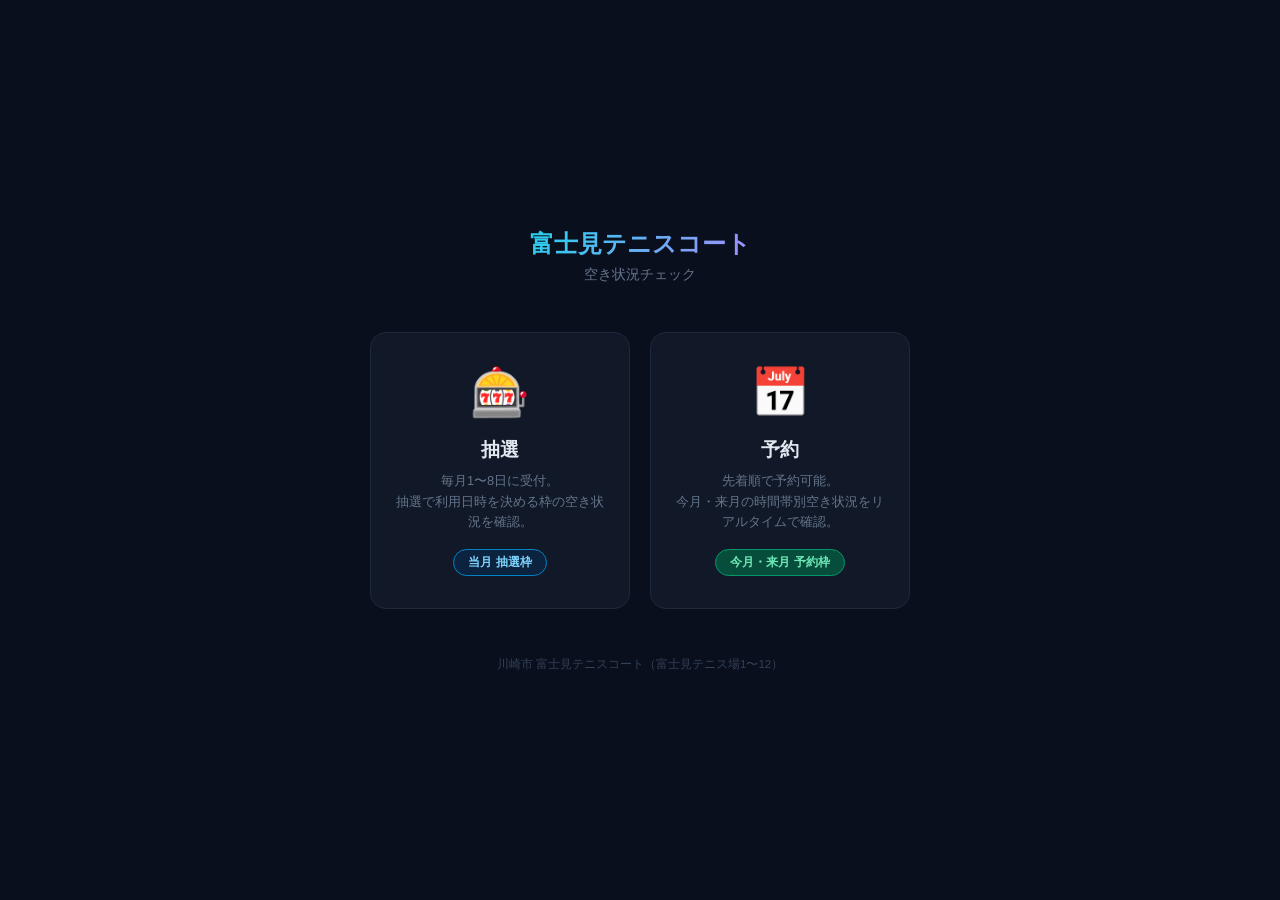
==== commit 08aa70cd: "添加主页、修复预约数据取得逻辑 - 新增 docs/index.html 主页（抽选/预约入口） - 抽选页改为 docs/lot.html - 修复 selectInstNo 索引偏移1位的 bug" ====
--- a/docs/index.html
+++ b/docs/index.html
@@ -3,404 +3,64 @@
 <head>
 <meta charset="UTF-8">
 <meta name="viewport" content="width=device-width, initial-scale=1.0">
-<title>富士見テニスコート 抽選申込状況</title>
+<title>富士見テニスコート 空き状況</title>
 <style>
 *{margin:0;padding:0;box-sizing:border-box}
-:root{
-  --bg:#0a0f1e;--card:#111827;--border:#1e293b;--text:#e2e8f0;--muted:#64748b;
-  --hot-bg:#064e3b;--hot-fg:#6ee7b7;
-  --easy-bg:#0c2340;--easy-fg:#7dd3fc;
-  --med-bg:#451a03;--med-fg:#fde68a;
-  --hard-bg:#450a0a;--hard-fg:#fca5a5;
-  --na-bg:#0d1424;--na-fg:#2d3e58;
-  --we-tint:rgba(139,92,246,.06);
+body{
+  font-family:-apple-system,BlinkMacSystemFont,"Segoe UI",Roboto,sans-serif;
+  background:#0a0f1e;color:#e2e8f0;
+  min-height:100vh;display:flex;flex-direction:column;
+  align-items:center;justify-content:center;padding:24px;
 }
-body{font-family:-apple-system,BlinkMacSystemFont,"Segoe UI",Roboto,sans-serif;background:var(--bg);color:var(--text);min-height:100vh}
-
-/* Header */
-.sticky-nav{position:sticky;top:0;z-index:200}
-.site-header{background:linear-gradient(135deg,#0f172a,#1e1b4b);border-bottom:1px solid var(--border);padding:16px 20px 12px}
-.site-title{font-size:1.25em;font-weight:700;background:linear-gradient(135deg,#22d3ee,#a78bfa);-webkit-background-clip:text;-webkit-text-fill-color:transparent}
-.site-meta{font-size:.74em;color:var(--muted);margin-top:3px}
-
-/* Toolbar */
-.toolbar{background:#0d1424;border-bottom:1px solid var(--border)}
-.tabs{display:flex;gap:2px;padding:10px 20px 0}
-.tab{padding:7px 18px;border-radius:8px 8px 0 0;border:1px solid transparent;background:transparent;color:var(--muted);cursor:pointer;font-size:.85em;font-weight:500;transition:all .15s}
-.tab:hover{color:var(--text)}
-.tab.on{background:var(--card);border-color:var(--border);border-bottom-color:var(--card);color:var(--text)}
-.filters{display:flex;flex-wrap:wrap;gap:8px 18px;padding:10px 20px;align-items:center}
-.fg{display:flex;flex-wrap:wrap;gap:5px;align-items:center}
-.flabel{font-size:.72em;color:var(--muted);white-space:nowrap;margin-right:2px}
-.btn{padding:3px 11px;border-radius:20px;border:1px solid #2d3e58;background:transparent;color:var(--muted);cursor:pointer;font-size:.78em;white-space:nowrap;transition:all .15s}
-.btn:hover{border-color:#475569;color:var(--text)}
-.btn.on{border-color:transparent;color:#fff}
-.btn.lv-hot.on{background:#065f46;border-color:#059669;color:#6ee7b7}
-.btn.lv-easy.on{background:#0c2340;border-color:#0284c7;color:#7dd3fc}
-.btn.lv-medium.on{background:#451a03;border-color:#b45309;color:#fde68a}
-.btn.lv-hard.on{background:#450a0a;border-color:#b91c1c;color:#fca5a5}
-.btn.day.on,.btn.expand-btn.on{background:#1e3a5f;border-color:#0284c7;color:#7dd3fc}
-.btn.time-btn.on{background:#1e293b;border-color:#334155;color:var(--text)}
-.btn.reset{border-color:#334155}
-
-/* Views */
-.main{padding:12px 20px;display:flex;flex-direction:column;gap:10px}
-.view{display:none}.view.on{display:flex;flex-direction:column;gap:10px}
-.sum-legend{font-size:.74em;color:var(--muted);padding:6px 2px}
-
-/* Facility cards */
-.facility{background:var(--card);border:1px solid var(--border);border-radius:10px;overflow:hidden}
-.fac-hd{padding:10px 16px;font-size:.93em;font-weight:600;cursor:pointer;user-select:none;display:flex;justify-content:space-between;align-items:center;background:linear-gradient(90deg,#1e3a5f18,transparent);transition:background .15s}
-.fac-hd:hover{background:linear-gradient(90deg,#1e3a5f44,transparent)}
-.arrow{font-size:.75em;color:var(--muted);transition:transform .2s}
-.fac-hd.open .arrow{transform:rotate(180deg)}
-.fac-bd{display:none}.fac-bd.open{display:block}
-
-/* Table */
-.tbl-wrap{overflow-x:auto;padding-bottom:4px}
-table{border-collapse:collapse;font-size:.82em;white-space:nowrap}
-thead th{padding:6px 9px;text-align:center;background:#141e30;border-bottom:2px solid var(--border);font-weight:600;position:sticky;top:0;z-index:10}
-thead th.col-we{background:#1a1232}
-thead th.col-time{position:sticky;left:0;z-index:20;background:#0f1829}
-tbody tr:hover td{filter:brightness(1.18)}
-tbody td{padding:5px 9px;text-align:center;border-top:1px solid #161f30}
-tbody td.col-time{background:#0f1829;font-weight:600;text-align:center;position:sticky;left:0;z-index:5;border-right:1px solid var(--border)}
-tbody td.col-we{background:var(--we-tint)}
-td.lv-hot{background:var(--hot-bg);color:var(--hot-fg);font-weight:700}
-td.lv-easy{background:var(--easy-bg);color:var(--easy-fg)}
-td.lv-medium{background:var(--med-bg);color:var(--med-fg)}
-td.lv-hard{background:var(--hard-bg);color:var(--hard-fg)}
-td.lv-unavailable,td.lv-other{background:var(--na-bg);color:var(--na-fg)}
-
-/* Filter states */
-body.hide-wd .col-wd{display:none}
-body.hide-we .col-we{display:none}
-body.hide-we #view-date .facility[data-we="1"]{display:none}
-body.hide-wd #view-date .facility[data-we="0"]{display:none}
-body.dim-mode td[data-level]{opacity:.07}
-body.dim-mode td.col-time{opacity:1!important}
-body.dim-mode td.lv-show{opacity:1}
-
-.we-date > .fac-hd{background:linear-gradient(90deg,#2d1f4e44,transparent)}
-@media(max-width:640px){
-  .site-header,.filters,.tabs,.main{padding-left:10px;padding-right:10px}
-  table{font-size:.74em}tbody td{padding:4px 5px}
+.title{
+  font-size:1.5em;font-weight:700;margin-bottom:6px;text-align:center;
+  background:linear-gradient(135deg,#22d3ee,#a78bfa);
+  -webkit-background-clip:text;-webkit-text-fill-color:transparent;
 }
+.subtitle{font-size:.85em;color:#64748b;margin-bottom:48px;text-align:center}
+.cards{display:flex;gap:20px;flex-wrap:wrap;justify-content:center}
+.card{
+  display:block;width:260px;padding:32px 24px;
+  background:#111827;border:1px solid #1e293b;border-radius:16px;
+  text-decoration:none;color:#e2e8f0;
+  transition:transform .15s,border-color .15s,box-shadow .15s;
+  text-align:center;
+}
+.card:hover{
+  transform:translateY(-4px);
+  border-color:#334155;
+  box-shadow:0 12px 40px rgba(0,0,0,.4);
+}
+.card-icon{font-size:3em;margin-bottom:16px}
+.card-name{font-size:1.2em;font-weight:700;margin-bottom:8px}
+.card-desc{font-size:.8em;color:#64748b;line-height:1.6}
+.card-badge{
+  display:inline-block;margin-top:16px;
+  padding:4px 14px;border-radius:20px;font-size:.75em;font-weight:600;
+}
+.lot .card-badge{background:#0c2340;color:#7dd3fc;border:1px solid #0284c7}
+.rsv .card-badge{background:#064e3b;color:#6ee7b7;border:1px solid #059669}
+.footer{margin-top:48px;font-size:.72em;color:#334155;text-align:center}
+@media(max-width:600px){.card{width:100%;max-width:320px}}
 </style>
 </head>
 <body>
-
-<div class="sticky-nav">
-<header class="site-header">
-  <div class="site-title">🎾 富士見テニスコート 抽選申込状況</div>
-  <div class="site-meta">更新: 2026-03-07 19:49 &nbsp;·&nbsp; 4月 &nbsp;·&nbsp; 表示: 名額/申請数</div>
-</header>
-
-<div class="toolbar">
-  <div class="tabs">
-    <button class="tab on" onclick="setView('summary',this)">サマリー</button>
-    <button class="tab" onclick="setView('facility',this)">場別</button>
-    <button class="tab" onclick="setView('date',this)">日付別</button>
-  </div>
-  <div class="filters">
-    <div class="fg">
-      <span class="flabel">難易度</span>
-      <button class="btn lv-hot" data-lv="hot" onclick="toggleLv(this)">★ 必中(0人)</button>
-      <button class="btn lv-easy" data-lv="easy" onclick="toggleLv(this)">● 容易(1-3)</button>
-      <button class="btn lv-medium" data-lv="medium" onclick="toggleLv(this)">△ 一般(4-10)</button>
-      <button class="btn lv-hard" data-lv="hard" onclick="toggleLv(this)">× 激戦(11+)</button>
-    </div>
-    <div class="fg">
-      <span class="flabel">曜日</span>
-      <button class="btn day on" data-day="all" onclick="setDay(this)">全部</button>
-      <button class="btn day" data-day="wd" onclick="setDay(this)">平日</button>
-      <button class="btn day" data-day="we" onclick="setDay(this)">週末</button>
-    </div>
-    <div class="fg" id="time-fg">
-      <span class="flabel">時間</span>
-    </div>
-    <div class="fg" id="expand-fg" style="display:none">
-      <button class="btn expand-btn on" id="expand-btn" onclick="toggleAll()">全折畳</button>
-    </div>
-    <button class="btn reset" onclick="resetAll()">リセット</button>
-  </div>
+<div class="title">富士見テニスコート</div>
+<div class="subtitle">空き状況チェック</div>
+<div class="cards">
+  <a href="lot.html" class="card lot">
+    <div class="card-icon">🎰</div>
+    <div class="card-name">抽選</div>
+    <div class="card-desc">毎月1〜8日に受付。<br>抽選で利用日時を決める枠の空き状況を確認。</div>
+    <div class="card-badge">当月 抽選枠</div>
+  </a>
+  <a href="rsv.html" class="card rsv">
+    <div class="card-icon">📅</div>
+    <div class="card-name">予約</div>
+    <div class="card-desc">先着順で予約可能。<br>今月・来月の時間帯別空き状況をリアルタイムで確認。</div>
+    <div class="card-badge">今月・来月 予約枠</div>
+  </a>
 </div>
-</div>
-
-<div class="main">
-  <div class="view on" id="view-summary">
-    <div class="sum-legend">12面の中で一番申請が少ないコートの数値を表示 &nbsp;·&nbsp; 緑＝必中、青＝容易、黄＝一般、赤＝激戦</div>
-    <div class="facility">
-      <div class="tbl-wrap"><table><thead><tr><th class="col-time">時間</th><th class="col-wd">4/1(水)</th><th class="col-wd">4/2(木)</th><th class="col-wd">4/3(金)</th><th class="col-we">4/4(土)</th><th class="col-we">4/5(日)</th><th class="col-wd">4/6(月)</th><th class="col-wd">4/7(火)</th><th class="col-wd">4/8(水)</th><th class="col-wd">4/9(木)</th><th class="col-wd">4/10(金)</th><th class="col-we">4/11(土)</th><th class="col-we">4/12(日)</th><th class="col-wd">4/13(月)</th><th class="col-wd">4/14(火)</th><th class="col-wd">4/15(水)</th><th class="col-wd">4/16(木)</th><th class="col-wd">4/17(金)</th><th class="col-we">4/18(土)</th><th class="col-we">4/19(日)</th><th class="col-wd">4/20(月)</th><th class="col-wd">4/21(火)</th><th class="col-wd">4/22(水)</th><th class="col-wd">4/23(木)</th><th class="col-wd">4/24(金)</th><th class="col-we">4/25(土)</th><th class="col-we">4/26(日)</th><th class="col-wd">4/27(月)</th><th class="col-wd">4/28(火)</th><th class="col-wd">4/29(水)</th><th class="col-wd">4/30(木)</th></tr></thead><tbody><tr class="row-time" data-time="09:00"><td class="col-time">09:00</td><td class="col-wd lv-easy" data-level="easy">1/3</td><td class="col-wd lv-easy" data-level="easy">1/2</td><td class="col-wd lv-hot" data-level="hot">★1/0</td><td class="col-we lv-unavailable" data-level="unavailable">-</td><td class="col-we lv-unavailable" data-level="unavailable">-</td><td class="col-wd lv-hot" data-level="hot">★1/0</td><td class="col-wd lv-easy" data-level="easy">1/2</td><td class="col-wd lv-hot" data-level="hot">★1/0</td><td class="col-wd lv-easy" data-level="easy">1/3</td><td class="col-wd lv-medium" data-level="medium">1/7</td><td class="col-we lv-medium" data-level="medium">1/9</td><td class="col-we lv-medium" data-level="medium">1/8</td><td class="col-wd lv-unavailable" data-level="unavailable">-</td><td class="col-wd lv-hot" data-level="hot">★1/0</td><td class="col-wd lv-medium" data-level="medium">1/4</td><td class="col-wd lv-easy" data-level="easy">1/2</td><td class="col-wd lv-hot" data-level="hot">★1/0</td><td class="col-we lv-unavailable" data-level="unavailable">-</td><td class="col-we lv-medium" data-level="medium">1/9</td><td class="col-wd lv-easy" data-level="easy">1/1</td><td class="col-wd lv-easy" data-level="easy">1/2</td><td class="col-wd lv-easy" data-level="easy">1/1</td><td class="col-wd lv-hot" data-level="hot">★1/0</td><td class="col-wd lv-hot" data-level="hot">★1/0</td><td class="col-we lv-unavailable" data-level="unavailable">-</td><td class="col-we lv-unavailable" data-level="unavailable">-</td><td class="col-wd lv-easy" data-level="easy">1/1</td><td class="col-wd lv-unavailable" data-level="unavailable">-</td><td class="col-wd lv-medium" data-level="medium">1/5</td><td class="col-wd lv-easy" data-level="easy">1/3</td></tr><tr class="row-time" data-time="11:00"><td class="col-time">11:00</td><td class="col-wd lv-hot" data-level="hot">★1/0</td><td class="col-wd lv-easy" data-level="easy">1/3</td><td class="col-wd lv-easy" data-level="easy">1/1</td><td class="col-we lv-unavailable" data-level="unavailable">-</td><td class="col-we lv-unavailable" data-level="unavailable">-</td><td class="col-wd lv-hot" data-level="hot">★1/0</td><td class="col-wd lv-easy" data-level="easy">1/2</td><td class="col-wd lv-easy" data-level="easy">1/1</td><td class="col-wd lv-easy" data-level="easy">1/3</td><td class="col-wd lv-hot" data-level="hot">★1/0</td><td class="col-we lv-medium" data-level="medium">1/8</td><td class="col-we lv-hard" data-level="hard">1/11</td><td class="col-wd lv-unavailable" data-level="unavailable">-</td><td class="col-wd lv-easy" data-level="easy">1/1</td><td class="col-wd lv-hot" data-level="hot">★1/0</td><td class="col-wd lv-medium" data-level="medium">1/6</td><td class="col-wd lv-hot" data-level="hot">★1/0</td><td class="col-we lv-unavailable" data-level="unavailable">-</td><td class="col-we lv-hard" data-level="hard">1/11</td><td class="col-wd lv-hot" data-level="hot">★1/0</td><td class="col-wd lv-easy" data-level="easy">1/2</td><td class="col-wd lv-easy" data-level="easy">1/1</td><td class="col-wd lv-medium" data-level="medium">1/6</td><td class="col-wd lv-hot" data-level="hot">★1/0</td><td class="col-we lv-unavailable" data-level="unavailable">-</td><td class="col-we lv-unavailable" data-level="unavailable">-</td><td class="col-wd lv-medium" data-level="medium">1/8</td><td class="col-wd lv-unavailable" data-level="unavailable">-</td><td class="col-wd lv-medium" data-level="medium">1/5</td><td class="col-wd lv-easy" data-level="easy">1/3</td></tr><tr class="row-time" data-time="13:00"><td class="col-time">13:00</td><td class="col-wd lv-hot" data-level="hot">★1/0</td><td class="col-wd lv-hot" data-level="hot">★1/0</td><td class="col-wd lv-easy" data-level="easy">1/1</td><td class="col-we lv-unavailable" data-level="unavailable">-</td><td class="col-we lv-unavailable" data-level="unavailable">-</td><td class="col-wd lv-hot" data-level="hot">★1/0</td><td class="col-wd lv-easy" data-level="easy">1/1</td><td class="col-wd lv-hot" data-level="hot">★1/0</td><td class="col-wd lv-hot" data-level="hot">★1/0</td><td class="col-wd lv-hot" data-level="hot">★1/0</td><td class="col-we lv-hard" data-level="hard">1/11</td><td class="col-we lv-medium" data-level="medium">1/10</td><td class="col-wd lv-unavailable" data-level="unavailable">-</td><td class="col-wd lv-easy" data-level="easy">1/2</td><td class="col-wd lv-easy" data-level="easy">1/2</td><td class="col-wd lv-easy" data-level="easy">1/1</td><td class="col-wd lv-hot" data-level="hot">★1/0</td><td class="col-we lv-unavailable" data-level="unavailable">-</td><td class="col-we lv-medium" data-level="medium">1/9</td><td class="col-wd lv-hot" data-level="hot">★1/0</td><td class="col-wd lv-easy" data-level="easy">1/2</td><td class="col-wd lv-hot" data-level="hot">★1/0</td><td class="col-wd lv-hot" data-level="hot">★1/0</td><td class="col-wd lv-hot" data-level="hot">★1/0</td><td class="col-we lv-unavailable" data-level="unavailable">-</td><td class="col-we lv-unavailable" data-level="unavailable">-</td><td class="col-wd lv-easy" data-level="easy">1/1</td><td class="col-wd lv-unavailable" data-level="unavailable">-</td><td class="col-wd lv-medium" data-level="medium">1/6</td><td class="col-wd lv-easy" data-level="easy">1/1</td></tr><tr class="row-time" data-time="15:00"><td class="col-time">15:00</td><td class="col-wd lv-hot" data-level="hot">★1/0</td><td class="col-wd lv-hot" data-level="hot">★1/0</td><td class="col-wd lv-hot" data-level="hot">★1/0</td><td class="col-we lv-unavailable" data-level="unavailable">-</td><td class="col-we lv-unavailable" data-level="unavailable">-</td><td class="col-wd lv-hot" data-level="hot">★1/0</td><td class="col-wd lv-hot" data-level="hot">★1/0</td><td class="col-wd lv-hot" data-level="hot">★1/0</td><td class="col-wd lv-hot" data-level="hot">★1/0</td><td class="col-wd lv-hot" data-level="hot">★1/0</td><td class="col-we lv-medium" data-level="medium">1/9</td><td class="col-we lv-medium" data-level="medium">1/8</td><td class="col-wd lv-unavailable" data-level="unavailable">-</td><td class="col-wd lv-hot" data-level="hot">★1/0</td><td class="col-wd lv-hot" data-level="hot">★1/0</td><td class="col-wd lv-hot" data-level="hot">★1/0</td><td class="col-wd lv-hot" data-level="hot">★1/0</td><td class="col-we lv-unavailable" data-level="unavailable">-</td><td class="col-we lv-medium" data-level="medium">1/10</td><td class="col-wd lv-hot" data-level="hot">★1/0</td><td class="col-wd lv-hot" data-level="hot">★1/0</td><td class="col-wd lv-hot" data-level="hot">★1/0</td><td class="col-wd lv-hot" data-level="hot">★1/0</td><td class="col-wd lv-hot" data-level="hot">★1/0</td><td class="col-we lv-unavailable" data-level="unavailable">-</td><td class="col-we lv-unavailable" data-level="unavailable">-</td><td class="col-wd lv-hot" data-level="hot">★1/0</td><td class="col-wd lv-unavailable" data-level="unavailable">-</td><td class="col-wd lv-medium" data-level="medium">1/4</td><td class="col-wd lv-hot" data-level="hot">★1/0</td></tr><tr class="row-time" data-time="17:00"><td class="col-time">17:00</td><td class="col-wd lv-hot" data-level="hot">★1/0</td><td class="col-wd lv-hot" data-level="hot">★1/0</td><td class="col-wd lv-hot" data-level="hot">★1/0</td><td class="col-we lv-easy" data-level="easy">1/3</td><td class="col-we lv-unavailable" data-level="unavailable">-</td><td class="col-wd lv-hot" data-level="hot">★1/0</td><td class="col-wd lv-hot" data-level="hot">★1/0</td><td class="col-wd lv-hot" data-level="hot">★1/0</td><td class="col-wd lv-hot" data-level="hot">★1/0</td><td class="col-wd lv-hot" data-level="hot">★1/0</td><td class="col-we lv-easy" data-level="easy">1/2</td><td class="col-we lv-easy" data-level="easy">1/2</td><td class="col-wd lv-unavailable" data-level="unavailable">-</td><td class="col-wd lv-hot" data-level="hot">★1/0</td><td class="col-wd lv-hot" data-level="hot">★1/0</td><td class="col-wd lv-hot" data-level="hot">★1/0</td><td class="col-wd lv-hot" data-level="hot">★1/0</td><td class="col-we lv-easy" data-level="easy">1/2</td><td class="col-we lv-easy" data-level="easy">1/2</td><td class="col-wd lv-hot" data-level="hot">★1/0</td><td class="col-wd lv-hot" data-level="hot">★1/0</td><td class="col-wd lv-hot" data-level="hot">★1/0</td><td class="col-wd lv-hot" data-level="hot">★1/0</td><td class="col-wd lv-hot" data-level="hot">★1/0</td><td class="col-we lv-unavailable" data-level="unavailable">-</td><td class="col-we lv-unavailable" data-level="unavailable">-</td><td class="col-wd lv-hot" data-level="hot">★1/0</td><td class="col-wd lv-unavailable" data-level="unavailable">-</td><td class="col-wd lv-easy" data-level="easy">1/1</td><td class="col-wd lv-hot" data-level="hot">★1/0</td></tr><tr class="row-time" data-time="18:30"><td class="col-time">18:30</td><td class="col-wd lv-medium" data-level="medium">1/5</td><td class="col-wd lv-medium" data-level="medium">1/9</td><td class="col-wd lv-hard" data-level="hard">1/11</td><td class="col-we lv-medium" data-level="medium">1/4</td><td class="col-we lv-easy" data-level="easy">1/2</td><td class="col-wd lv-easy" data-level="easy">1/1</td><td class="col-wd lv-easy" data-level="easy">1/1</td><td class="col-wd lv-hard" data-level="hard">1/11</td><td class="col-wd lv-hard" data-level="hard">1/11</td><td class="col-wd lv-hard" data-level="hard">1/12</td><td class="col-we lv-medium" data-level="medium">1/4</td><td class="col-we lv-easy" data-level="easy">1/2</td><td class="col-wd lv-unavailable" data-level="unavailable">-</td><td class="col-wd lv-medium" data-level="medium">1/4</td><td class="col-wd lv-medium" data-level="medium">1/9</td><td class="col-wd lv-medium" data-level="medium">1/10</td><td class="col-wd lv-hard" data-level="hard">1/12</td><td class="col-we lv-easy" data-level="easy">1/2</td><td class="col-we lv-easy" data-level="easy">1/1</td><td class="col-wd lv-easy" data-level="easy">1/3</td><td class="col-wd lv-medium" data-level="medium">1/4</td><td class="col-wd lv-hard" data-level="hard">1/11</td><td class="col-wd lv-easy" data-level="easy">1/3</td><td class="col-wd lv-hard" data-level="hard">1/13</td><td class="col-we lv-medium" data-level="medium">1/5</td><td class="col-we lv-easy" data-level="easy">1/2</td><td class="col-wd lv-easy" data-level="easy">1/2</td><td class="col-wd lv-unavailable" data-level="unavailable">-</td><td class="col-wd lv-easy" data-level="easy">1/2</td><td class="col-wd lv-medium" data-level="medium">1/6</td></tr></tbody></table></div>
-    </div>
-  </div>
-  <div class="view" id="view-facility">
-<div class="facility">
-<div class="fac-hd" onclick="toggleBody(this)">富士見テニス場１<span class="arrow">▼</span></div>
-<div class="fac-bd open"><div class="tbl-wrap"><table><thead><tr><th class="col-time">時間</th><th class="col-wd">4/1(水)</th><th class="col-wd">4/2(木)</th><th class="col-wd">4/3(金)</th><th class="col-we">4/4(土)</th><th class="col-we">4/5(日)</th><th class="col-wd">4/6(月)</th><th class="col-wd">4/7(火)</th><th class="col-wd">4/8(水)</th><th class="col-wd">4/9(木)</th><th class="col-wd">4/10(金)</th><th class="col-we">4/11(土)</th><th class="col-we">4/12(日)</th><th class="col-wd">4/13(月)</th><th class="col-wd">4/14(火)</th><th class="col-wd">4/15(水)</th><th class="col-wd">4/16(木)</th><th class="col-wd">4/17(金)</th><th class="col-we">4/18(土)</th><th class="col-we">4/19(日)</th><th class="col-wd">4/20(月)</th><th class="col-wd">4/21(火)</th><th class="col-wd">4/22(水)</th><th class="col-wd">4/23(木)</th><th class="col-wd">4/24(金)</th><th class="col-we">4/25(土)</th><th class="col-we">4/26(日)</th><th class="col-wd">4/27(月)</th><th class="col-wd">4/28(火)</th><th class="col-wd">4/29(水)</th><th class="col-wd">4/30(木)</th></tr></thead><tbody><tr class="row-time" data-time="09:00"><td class="col-time">09:00</td><td class="col-wd lv-hard" data-level="hard">1/76</td><td class="col-wd lv-easy" data-level="easy">1/2</td><td class="col-wd lv-hot" data-level="hot">★1/0</td><td class="col-we lv-unavailable" data-level="unavailable">-</td><td class="col-we lv-unavailable" data-level="unavailable">-</td><td class="col-wd lv-easy" data-level="easy">1/3</td><td class="col-wd lv-easy" data-level="easy">1/2</td><td class="col-wd lv-hard" data-level="hard">1/89</td><td class="col-wd lv-hard" data-level="hard">1/13</td><td class="col-wd lv-hard" data-level="hard">1/30</td><td class="col-we lv-hard" data-level="hard">1/16</td><td class="col-we lv-hard" data-level="hard">1/19</td><td class="col-wd lv-unavailable" data-level="unavailable">-</td><td class="col-wd lv-easy" data-level="easy">1/1</td><td class="col-wd lv-hard" data-level="hard">1/79</td><td class="col-wd lv-medium" data-level="medium">1/8</td><td class="col-wd lv-medium" data-level="medium">1/5</td><td class="col-we lv-unavailable" data-level="unavailable">-</td><td class="col-we lv-hard" data-level="hard">1/20</td><td class="col-wd lv-easy" data-level="easy">1/2</td><td class="col-wd lv-easy" data-level="easy">1/2</td><td class="col-wd lv-hard" data-level="hard">1/78</td><td class="col-wd lv-hot" data-level="hot">★1/0</td><td class="col-wd lv-hard" data-level="hard">1/20</td><td class="col-we lv-unavailable" data-level="unavailable">-</td><td class="col-we lv-unavailable" data-level="unavailable">-</td><td class="col-wd lv-easy" data-level="easy">1/3</td><td class="col-wd lv-unavailable" data-level="unavailable">-</td><td class="col-wd lv-hard" data-level="hard">1/41</td><td class="col-wd lv-easy" data-level="easy">1/3</td></tr><tr class="row-time" data-time="11:00"><td class="col-time">11:00</td><td class="col-wd lv-medium" data-level="medium">1/6</td><td class="col-wd lv-hard" data-level="hard">1/14</td><td class="col-wd lv-medium" data-level="medium">1/7</td><td class="col-we lv-unavailable" data-level="unavailable">-</td><td class="col-we lv-unavailable" data-level="unavailable">-</td><td class="col-wd lv-medium" data-level="medium">1/6</td><td class="col-wd lv-hard" data-level="hard">1/20</td><td class="col-wd lv-medium" data-level="medium">1/7</td><td class="col-wd lv-hard" data-level="hard">1/33</td><td class="col-wd lv-hard" data-level="hard">1/15</td><td class="col-we lv-hard" data-level="hard">1/15</td><td class="col-we lv-hard" data-level="hard">1/13</td><td class="col-wd lv-unavailable" data-level="unavailable">-</td><td class="col-wd lv-medium" data-level="medium">1/7</td><td class="col-wd lv-medium" data-level="medium">1/7</td><td class="col-wd lv-hard" data-level="hard">1/13</td><td class="col-wd lv-medium" data-level="medium">1/7</td><td class="col-we lv-unavailable" data-level="unavailable">-</td><td class="col-we lv-hard" data-level="hard">1/37</td><td class="col-wd lv-medium" data-level="medium">1/6</td><td class="col-wd lv-medium" data-level="medium">1/7</td><td class="col-wd lv-medium" data-level="medium">1/7</td><td class="col-wd lv-hard" data-level="hard">1/14</td><td class="col-wd lv-medium" data-level="medium">1/6</td><td class="col-we lv-unavailable" data-level="unavailable">-</td><td class="col-we lv-unavailable" data-level="unavailable">-</td><td class="col-wd lv-medium" data-level="medium">1/8</td><td class="col-wd lv-unavailable" data-level="unavailable">-</td><td class="col-wd lv-medium" data-level="medium">1/7</td><td class="col-wd lv-hard" data-level="hard">1/16</td></tr><tr class="row-time" data-time="13:00"><td class="col-time">13:00</td><td class="col-wd lv-medium" data-level="medium">1/10</td><td class="col-wd lv-easy" data-level="easy">1/3</td><td class="col-wd lv-medium" data-level="medium">1/5</td><td class="col-we lv-unavailable" data-level="unavailable">-</td><td class="col-we lv-unavailable" data-level="unavailable">-</td><td class="col-wd lv-easy" data-level="easy">1/2</td><td class="col-wd lv-medium" data-level="medium">1/5</td><td class="col-wd lv-medium" data-level="medium">1/8</td><td class="col-wd lv-easy" data-level="easy">1/2</td><td class="col-wd lv-hard" data-level="hard">1/12</td><td class="col-we lv-hard" data-level="hard">1/22</td><td class="col-we lv-hard" data-level="hard">1/11</td><td class="col-wd lv-unavailable" data-level="unavailable">-</td><td class="col-wd lv-easy" data-level="easy">1/3</td><td class="col-wd lv-medium" data-level="medium">1/7</td><td class="col-wd lv-easy" data-level="easy">1/2</td><td class="col-wd lv-medium" data-level="medium">1/4</td><td class="col-we lv-unavailable" data-level="unavailable">-</td><td class="col-we lv-medium" data-level="medium">1/9</td><td class="col-wd lv-easy" data-level="easy">1/2</td><td class="col-wd lv-easy" data-level="easy">1/2</td><td class="col-wd lv-medium" data-level="medium">1/7</td><td class="col-wd lv-easy" data-level="easy">1/2</td><td class="col-wd lv-easy" data-level="easy">1/2</td><td class="col-we lv-unavailable" data-level="unavailable">-</td><td class="col-we lv-unavailable" data-level="unavailable">-</td><td class="col-wd lv-medium" data-level="medium">1/9</td><td class="col-wd lv-unavailable" data-level="unavailable">-</td><td class="col-wd lv-hard" data-level="hard">1/12</td><td class="col-wd lv-easy" data-level="easy">1/2</td></tr><tr class="row-time" data-time="15:00"><td class="col-time">15:00</td><td class="col-wd lv-easy" data-level="easy">1/3</td><td class="col-wd lv-hot" data-level="hot">★1/0</td><td class="col-wd lv-easy" data-level="easy">1/2</td><td class="col-we lv-unavailable" data-level="unavailable">-</td><td class="col-we lv-unavailable" data-level="unavailable">-</td><td class="col-wd lv-easy" data-level="easy">1/1</td><td class="col-wd lv-hot" data-level="hot">★1/0</td><td class="col-wd lv-easy" data-level="easy">1/1</td><td class="col-wd lv-easy" data-level="easy">1/2</td><td class="col-wd lv-easy" data-level="easy">1/1</td><td class="col-we lv-medium" data-level="medium">1/9</td><td class="col-we lv-medium" data-level="medium">1/9</td><td class="col-wd lv-unavailable" data-level="unavailable">-</td><td class="col-wd lv-hot" data-level="hot">★1/0</td><td class="col-wd lv-easy" data-level="easy">1/2</td><td class="col-wd lv-easy" data-level="easy">1/2</td><td class="col-wd lv-easy" data-level="easy">1/2</td><td class="col-we lv-unavailable" data-level="unavailable">-</td><td class="col-we lv-hard" data-level="hard">1/21</td><td class="col-wd lv-easy" data-level="easy">1/1</td><td class="col-wd lv-hot" data-level="hot">★1/0</td><td class="col-wd lv-easy" data-level="easy">1/1</td><td class="col-wd lv-hot" data-level="hot">★1/0</td><td class="col-wd lv-hot" data-level="hot">★1/0</td><td class="col-we lv-unavailable" data-level="unavailable">-</td><td class="col-we lv-unavailable" data-level="unavailable">-</td><td class="col-wd lv-easy" data-level="easy">1/2</td><td class="col-wd lv-unavailable" data-level="unavailable">-</td><td class="col-wd lv-hard" data-level="hard">1/12</td><td class="col-wd lv-medium" data-level="medium">1/4</td></tr><tr class="row-time" data-time="17:00"><td class="col-time">17:00</td><td class="col-wd lv-hot" data-level="hot">★1/0</td><td class="col-wd lv-hot" data-level="hot">★1/0</td><td class="col-wd lv-hot" data-level="hot">★1/0</td><td class="col-we lv-medium" data-level="medium">1/5</td><td class="col-we lv-unavailable" data-level="unavailable">-</td><td class="col-wd lv-hot" data-level="hot">★1/0</td><td class="col-wd lv-hot" data-level="hot">★1/0</td><td class="col-wd lv-hot" data-level="hot">★1/0</td><td class="col-wd lv-hot" data-level="hot">★1/0</td><td class="col-wd lv-easy" data-level="easy">1/1</td><td class="col-we lv-medium" data-level="medium">1/7</td><td class="col-we lv-easy" data-level="easy">1/2</td><td class="col-wd lv-unavailable" data-level="unavailable">-</td><td class="col-wd lv-hot" data-level="hot">★1/0</td><td class="col-wd lv-easy" data-level="easy">1/1</td><td class="col-wd lv-hot" data-level="hot">★1/0</td><td class="col-wd lv-hot" data-level="hot">★1/0</td><td class="col-we lv-easy" data-level="easy">1/2</td><td class="col-we lv-easy" data-level="easy">1/3</td><td class="col-wd lv-hot" data-level="hot">★1/0</td><td class="col-wd lv-hot" data-level="hot">★1/0</td><td class="col-wd lv-hot" data-level="hot">★1/0</td><td class="col-wd lv-hot" data-level="hot">★1/0</td><td class="col-wd lv-hot" data-level="hot">★1/0</td><td class="col-we lv-unavailable" data-level="unavailable">-</td><td class="col-we lv-unavailable" data-level="unavailable">-</td><td class="col-wd lv-hot" data-level="hot">★1/0</td><td class="col-wd lv-unavailable" data-level="unavailable">-</td><td class="col-wd lv-easy" data-level="easy">1/1</td><td class="col-wd lv-easy" data-level="easy">1/1</td></tr><tr class="row-time" data-time="18:30"><td class="col-time">18:30</td><td class="col-wd lv-hard" data-level="hard">1/12</td><td class="col-wd lv-hard" data-level="hard">1/18</td><td class="col-wd lv-hard" data-level="hard">1/45</td><td class="col-we lv-hard" data-level="hard">1/20</td><td class="col-we lv-medium" data-level="medium">1/4</td><td class="col-wd lv-medium" data-level="medium">1/10</td><td class="col-wd lv-hard" data-level="hard">1/12</td><td class="col-wd lv-hard" data-level="hard">1/18</td><td class="col-wd lv-hard" data-level="hard">1/33</td><td class="col-wd lv-hard" data-level="hard">1/22</td><td class="col-we lv-hard" data-level="hard">1/20</td><td class="col-we lv-medium" data-level="medium">1/6</td><td class="col-wd lv-unavailable" data-level="unavailable">-</td><td class="col-wd lv-medium" data-level="medium">1/6</td><td class="col-wd lv-hard" data-level="hard">1/13</td><td class="col-wd lv-hard" data-level="hard">1/15</td><td class="col-wd lv-hard" data-level="hard">1/71</td><td class="col-we lv-medium" data-level="medium">1/6</td><td class="col-we lv-hard" data-level="hard">1/13</td><td class="col-wd lv-hard" data-level="hard">1/30</td><td class="col-wd lv-hard" data-level="hard">1/11</td><td class="col-wd lv-hard" data-level="hard">1/31</td><td class="col-wd lv-hard" data-level="hard">1/12</td><td class="col-wd lv-hard" data-level="hard">1/15</td><td class="col-we lv-hard" data-level="hard">1/11</td><td class="col-we lv-medium" data-level="medium">1/7</td><td class="col-wd lv-hard" data-level="hard">1/20</td><td class="col-wd lv-unavailable" data-level="unavailable">-</td><td class="col-wd lv-easy" data-level="easy">1/2</td><td class="col-wd lv-hard" data-level="hard">1/23</td></tr></tbody></table></div></div>
-</div>
-<div class="facility">
-<div class="fac-hd" onclick="toggleBody(this)">富士見テニス場２<span class="arrow">▼</span></div>
-<div class="fac-bd open"><div class="tbl-wrap"><table><thead><tr><th class="col-time">時間</th><th class="col-wd">4/1(水)</th><th class="col-wd">4/2(木)</th><th class="col-wd">4/3(金)</th><th class="col-we">4/4(土)</th><th class="col-we">4/5(日)</th><th class="col-wd">4/6(月)</th><th class="col-wd">4/7(火)</th><th class="col-wd">4/8(水)</th><th class="col-wd">4/9(木)</th><th class="col-wd">4/10(金)</th><th class="col-we">4/11(土)</th><th class="col-we">4/12(日)</th><th class="col-wd">4/13(月)</th><th class="col-wd">4/14(火)</th><th class="col-wd">4/15(水)</th><th class="col-wd">4/16(木)</th><th class="col-wd">4/17(金)</th><th class="col-we">4/18(土)</th><th class="col-we">4/19(日)</th><th class="col-wd">4/20(月)</th><th class="col-wd">4/21(火)</th><th class="col-wd">4/22(水)</th><th class="col-wd">4/23(木)</th><th class="col-wd">4/24(金)</th><th class="col-we">4/25(土)</th><th class="col-we">4/26(日)</th><th class="col-wd">4/27(月)</th><th class="col-wd">4/28(火)</th><th class="col-wd">4/29(水)</th><th class="col-wd">4/30(木)</th></tr></thead><tbody><tr class="row-time" data-time="09:00"><td class="col-time">09:00</td><td class="col-wd lv-medium" data-level="medium">1/5</td><td class="col-wd lv-easy" data-level="easy">1/3</td><td class="col-wd lv-medium" data-level="medium">1/5</td><td class="col-we lv-unavailable" data-level="unavailable">-</td><td class="col-we lv-unavailable" data-level="unavailable">-</td><td class="col-wd lv-medium" data-level="medium">1/5</td><td class="col-wd lv-medium" data-level="medium">1/4</td><td class="col-wd lv-medium" data-level="medium">1/5</td><td class="col-wd lv-easy" data-level="easy">1/3</td><td class="col-wd lv-hard" data-level="hard">1/12</td><td class="col-we lv-medium" data-level="medium">1/9</td><td class="col-we lv-medium" data-level="medium">1/8</td><td class="col-wd lv-unavailable" data-level="unavailable">-</td><td class="col-wd lv-hot" data-level="hot">★1/0</td><td class="col-wd lv-medium" data-level="medium">1/5</td><td class="col-wd lv-easy" data-level="easy">1/2</td><td class="col-wd lv-easy" data-level="easy">1/2</td><td class="col-we lv-unavailable" data-level="unavailable">-</td><td class="col-we lv-hard" data-level="hard">1/11</td><td class="col-wd lv-medium" data-level="medium">1/5</td><td class="col-wd lv-medium" data-level="medium">1/4</td><td class="col-wd lv-medium" data-level="medium">1/5</td><td class="col-wd lv-easy" data-level="easy">1/2</td><td class="col-wd lv-medium" data-level="medium">1/5</td><td class="col-we lv-unavailable" data-level="unavailable">-</td><td class="col-we lv-unavailable" data-level="unavailable">-</td><td class="col-wd lv-easy" data-level="easy">1/1</td><td class="col-wd lv-unavailable" data-level="unavailable">-</td><td class="col-wd lv-hard" data-level="hard">1/12</td><td class="col-wd lv-easy" data-level="easy">1/3</td></tr><tr class="row-time" data-time="11:00"><td class="col-time">11:00</td><td class="col-wd lv-hot" data-level="hot">★1/0</td><td class="col-wd lv-easy" data-level="easy">1/3</td><td class="col-wd lv-easy" data-level="easy">1/3</td><td class="col-we lv-unavailable" data-level="unavailable">-</td><td class="col-we lv-unavailable" data-level="unavailable">-</td><td class="col-wd lv-hot" data-level="hot">★1/0</td><td class="col-wd lv-easy" data-level="easy">1/3</td><td class="col-wd lv-easy" data-level="easy">1/3</td><td class="col-wd lv-medium" data-level="medium">1/5</td><td class="col-wd lv-hard" data-level="hard">1/12</td><td class="col-we lv-medium" data-level="medium">1/10</td><td class="col-we lv-hard" data-level="hard">1/19</td><td class="col-wd lv-unavailable" data-level="unavailable">-</td><td class="col-wd lv-easy" data-level="easy">1/1</td><td class="col-wd lv-hot" data-level="hot">★1/0</td><td class="col-wd lv-hard" data-level="hard">1/15</td><td class="col-wd lv-easy" data-level="easy">1/2</td><td class="col-we lv-unavailable" data-level="unavailable">-</td><td class="col-we lv-hard" data-level="hard">1/17</td><td class="col-wd lv-easy" data-level="easy">1/1</td><td class="col-wd lv-medium" data-level="medium">1/4</td><td class="col-wd lv-easy" data-level="easy">1/1</td><td class="col-wd lv-medium" data-level="medium">1/6</td><td class="col-wd lv-easy" data-level="easy">1/1</td><td class="col-we lv-unavailable" data-level="unavailable">-</td><td class="col-we lv-unavailable" data-level="unavailable">-</td><td class="col-wd lv-hard" data-level="hard">1/13</td><td class="col-wd lv-unavailable" data-level="unavailable">-</td><td class="col-wd lv-medium" data-level="medium">1/7</td><td class="col-wd lv-easy" data-level="easy">1/3</td></tr><tr class="row-time" data-time="13:00"><td class="col-time">13:00</td><td class="col-wd lv-easy" data-level="easy">1/1</td><td class="col-wd lv-hot" data-level="hot">★1/0</td><td class="col-wd lv-medium" data-level="medium">1/4</td><td class="col-we lv-unavailable" data-level="unavailable">-</td><td class="col-we lv-unavailable" data-level="unavailable">-</td><td class="col-wd lv-hot" data-level="hot">★1/0</td><td class="col-wd lv-easy" data-level="easy">1/1</td><td class="col-wd lv-hot" data-level="hot">★1/0</td><td class="col-wd lv-easy" data-level="easy">1/2</td><td class="col-wd lv-hard" data-level="hard">1/12</td><td class="col-we lv-hard" data-level="hard">1/18</td><td class="col-we lv-hard" data-level="hard">1/14</td><td class="col-wd lv-unavailable" data-level="unavailable">-</td><td class="col-wd lv-easy" data-level="easy">1/2</td><td class="col-wd lv-easy" data-level="easy">1/2</td><td class="col-wd lv-easy" data-level="easy">1/1</td><td class="col-wd lv-easy" data-level="easy">1/1</td><td class="col-we lv-unavailable" data-level="unavailable">-</td><td class="col-we lv-medium" data-level="medium">1/9</td><td class="col-wd lv-hot" data-level="hot">★1/0</td><td class="col-wd lv-easy" data-level="easy">1/2</td><td class="col-wd lv-hot" data-level="hot">★1/0</td><td class="col-wd lv-easy" data-level="easy">1/3</td><td class="col-wd lv-hot" data-level="hot">★1/0</td><td class="col-we lv-unavailable" data-level="unavailable">-</td><td class="col-we lv-unavailable" data-level="unavailable">-</td><td class="col-wd lv-easy" data-level="easy">1/1</td><td class="col-wd lv-unavailable" data-level="unavailable">-</td><td class="col-wd lv-medium" data-level="medium">1/7</td><td class="col-wd lv-easy" data-level="easy">1/1</td></tr><tr class="row-time" data-time="15:00"><td class="col-time">15:00</td><td class="col-wd lv-hot" data-level="hot">★1/0</td><td class="col-wd lv-hot" data-level="hot">★1/0</td><td class="col-wd lv-hot" data-level="hot">★1/0</td><td class="col-we lv-unavailable" data-level="unavailable">-</td><td class="col-we lv-unavailable" data-level="unavailable">-</td><td class="col-wd lv-hot" data-level="hot">★1/0</td><td class="col-wd lv-hot" data-level="hot">★1/0</td><td class="col-wd lv-hot" data-level="hot">★1/0</td><td class="col-wd lv-hot" data-level="hot">★1/0</td><td class="col-wd lv-hot" data-level="hot">★1/0</td><td class="col-we lv-medium" data-level="medium">1/9</td><td class="col-we lv-hard" data-level="hard">1/14</td><td class="col-wd lv-unavailable" data-level="unavailable">-</td><td class="col-wd lv-hot" data-level="hot">★1/0</td><td class="col-wd lv-hot" data-level="hot">★1/0</td><td class="col-wd lv-hot" data-level="hot">★1/0</td><td class="col-wd lv-easy" data-level="easy">1/1</td><td class="col-we lv-unavailable" data-level="unavailable">-</td><td class="col-we lv-medium" data-level="medium">1/10</td><td class="col-wd lv-hot" data-level="hot">★1/0</td><td class="col-wd lv-hot" data-level="hot">★1/0</td><td class="col-wd lv-hot" data-level="hot">★1/0</td><td class="col-wd lv-hot" data-level="hot">★1/0</td><td class="col-wd lv-hot" data-level="hot">★1/0</td><td class="col-we lv-unavailable" data-level="unavailable">-</td><td class="col-we lv-unavailable" data-level="unavailable">-</td><td class="col-wd lv-hot" data-level="hot">★1/0</td><td class="col-wd lv-unavailable" data-level="unavailable">-</td><td class="col-wd lv-medium" data-level="medium">1/5</td><td class="col-wd lv-hot" data-level="hot">★1/0</td></tr><tr class="row-time" data-time="17:00"><td class="col-time">17:00</td><td class="col-wd lv-hot" data-level="hot">★1/0</td><td class="col-wd lv-hot" data-level="hot">★1/0</td><td class="col-wd lv-hot" data-level="hot">★1/0</td><td class="col-we lv-easy" data-level="easy">1/3</td><td class="col-we lv-unavailable" data-level="unavailable">-</td><td class="col-wd lv-hot" data-level="hot">★1/0</td><td class="col-wd lv-hot" data-level="hot">★1/0</td><td class="col-wd lv-hot" data-level="hot">★1/0</td><td class="col-wd lv-hot" data-level="hot">★1/0</td><td class="col-wd lv-easy" data-level="easy">1/1</td><td class="col-we lv-easy" data-level="easy">1/3</td><td class="col-we lv-medium" data-level="medium">1/8</td><td class="col-wd lv-unavailable" data-level="unavailable">-</td><td class="col-wd lv-hot" data-level="hot">★1/0</td><td class="col-wd lv-hot" data-level="hot">★1/0</td><td class="col-wd lv-hot" data-level="hot">★1/0</td><td class="col-wd lv-hot" data-level="hot">★1/0</td><td class="col-we lv-medium" data-level="medium">1/4</td><td class="col-we lv-easy" data-level="easy">1/2</td><td class="col-wd lv-hot" data-level="hot">★1/0</td><td class="col-wd lv-hot" data-level="hot">★1/0</td><td class="col-wd lv-hot" data-level="hot">★1/0</td><td class="col-wd lv-hot" data-level="hot">★1/0</td><td class="col-wd lv-hot" data-level="hot">★1/0</td><td class="col-we lv-unavailable" data-level="unavailable">-</td><td class="col-we lv-unavailable" data-level="unavailable">-</td><td class="col-wd lv-hot" data-level="hot">★1/0</td><td class="col-wd lv-unavailable" data-level="unavailable">-</td><td class="col-wd lv-medium" data-level="medium">1/4</td><td class="col-wd lv-hot" data-level="hot">★1/0</td></tr><tr class="row-time" data-time="18:30"><td class="col-time">18:30</td><td class="col-wd lv-hard" data-level="hard">1/17</td><td class="col-wd lv-hard" data-level="hard">1/20</td><td class="col-wd lv-hard" data-level="hard">1/11</td><td class="col-we lv-medium" data-level="medium">1/5</td><td class="col-we lv-easy" data-level="easy">1/3</td><td class="col-wd lv-medium" data-level="medium">1/4</td><td class="col-wd lv-easy" data-level="easy">1/3</td><td class="col-wd lv-hard" data-level="hard">1/17</td><td class="col-wd lv-hard" data-level="hard">1/27</td><td class="col-wd lv-hard" data-level="hard">1/14</td><td class="col-we lv-medium" data-level="medium">1/6</td><td class="col-we lv-medium" data-level="medium">1/6</td><td class="col-wd lv-unavailable" data-level="unavailable">-</td><td class="col-wd lv-hard" data-level="hard">1/20</td><td class="col-wd lv-hard" data-level="hard">1/17</td><td class="col-wd lv-medium" data-level="medium">1/10</td><td class="col-wd lv-hard" data-level="hard">1/17</td><td class="col-we lv-hard" data-level="hard">1/11</td><td class="col-we lv-easy" data-level="easy">1/3</td><td class="col-wd lv-medium" data-level="medium">1/5</td><td class="col-wd lv-hard" data-level="hard">1/20</td><td class="col-wd lv-hard" data-level="hard">1/16</td><td class="col-wd lv-easy" data-level="easy">1/3</td><td class="col-wd lv-hard" data-level="hard">1/16</td><td class="col-we lv-medium" data-level="medium">1/6</td><td class="col-we lv-easy" data-level="easy">1/2</td><td class="col-wd lv-easy" data-level="easy">1/2</td><td class="col-wd lv-unavailable" data-level="unavailable">-</td><td class="col-wd lv-easy" data-level="easy">1/2</td><td class="col-wd lv-medium" data-level="medium">1/6</td></tr></tbody></table></div></div>
-</div>
-<div class="facility">
-<div class="fac-hd" onclick="toggleBody(this)">富士見テニス場３<span class="arrow">▼</span></div>
-<div class="fac-bd open"><div class="tbl-wrap"><table><thead><tr><th class="col-time">時間</th><th class="col-wd">4/1(水)</th><th class="col-wd">4/2(木)</th><th class="col-wd">4/3(金)</th><th class="col-we">4/4(土)</th><th class="col-we">4/5(日)</th><th class="col-wd">4/6(月)</th><th class="col-wd">4/7(火)</th><th class="col-wd">4/8(水)</th><th class="col-wd">4/9(木)</th><th class="col-wd">4/10(金)</th><th class="col-we">4/11(土)</th><th class="col-we">4/12(日)</th><th class="col-wd">4/13(月)</th><th class="col-wd">4/14(火)</th><th class="col-wd">4/15(水)</th><th class="col-wd">4/16(木)</th><th class="col-wd">4/17(金)</th><th class="col-we">4/18(土)</th><th class="col-we">4/19(日)</th><th class="col-wd">4/20(月)</th><th class="col-wd">4/21(火)</th><th class="col-wd">4/22(水)</th><th class="col-wd">4/23(木)</th><th class="col-wd">4/24(金)</th><th class="col-we">4/25(土)</th><th class="col-we">4/26(日)</th><th class="col-wd">4/27(月)</th><th class="col-wd">4/28(火)</th><th class="col-wd">4/29(水)</th><th class="col-wd">4/30(木)</th></tr></thead><tbody><tr class="row-time" data-time="09:00"><td class="col-time">09:00</td><td class="col-wd lv-medium" data-level="medium">1/4</td><td class="col-wd lv-medium" data-level="medium">1/8</td><td class="col-wd lv-easy" data-level="easy">1/1</td><td class="col-we lv-unavailable" data-level="unavailable">-</td><td class="col-we lv-unavailable" data-level="unavailable">-</td><td class="col-wd lv-medium" data-level="medium">1/6</td><td class="col-wd lv-easy" data-level="easy">1/3</td><td class="col-wd lv-medium" data-level="medium">1/4</td><td class="col-wd lv-medium" data-level="medium">1/9</td><td class="col-wd lv-medium" data-level="medium">1/7</td><td class="col-we lv-hard" data-level="hard">1/41</td><td class="col-we lv-medium" data-level="medium">1/9</td><td class="col-wd lv-unavailable" data-level="unavailable">-</td><td class="col-wd lv-easy" data-level="easy">1/3</td><td class="col-wd lv-medium" data-level="medium">1/4</td><td class="col-wd lv-medium" data-level="medium">1/6</td><td class="col-wd lv-medium" data-level="medium">1/5</td><td class="col-we lv-unavailable" data-level="unavailable">-</td><td class="col-we lv-hard" data-level="hard">1/19</td><td class="col-wd lv-medium" data-level="medium">1/10</td><td class="col-wd lv-easy" data-level="easy">1/3</td><td class="col-wd lv-medium" data-level="medium">1/4</td><td class="col-wd lv-medium" data-level="medium">1/8</td><td class="col-wd lv-hot" data-level="hot">★1/0</td><td class="col-we lv-unavailable" data-level="unavailable">-</td><td class="col-we lv-unavailable" data-level="unavailable">-</td><td class="col-wd lv-hard" data-level="hard">1/15</td><td class="col-wd lv-unavailable" data-level="unavailable">-</td><td class="col-wd lv-hard" data-level="hard">1/16</td><td class="col-wd lv-hard" data-level="hard">1/11</td></tr><tr class="row-time" data-time="11:00"><td class="col-time">11:00</td><td class="col-wd lv-hot" data-level="hot">★1/0</td><td class="col-wd lv-easy" data-level="easy">1/3</td><td class="col-wd lv-medium" data-level="medium">1/4</td><td class="col-we lv-unavailable" data-level="unavailable">-</td><td class="col-we lv-unavailable" data-level="unavailable">-</td><td class="col-wd lv-hot" data-level="hot">★1/0</td><td class="col-wd lv-easy" data-level="easy">1/3</td><td class="col-wd lv-easy" data-level="easy">1/1</td><td class="col-wd lv-hard" data-level="hard">1/12</td><td class="col-wd lv-easy" data-level="easy">1/3</td><td class="col-we lv-hard" data-level="hard">1/11</td><td class="col-we lv-hard" data-level="hard">1/14</td><td class="col-wd lv-unavailable" data-level="unavailable">-</td><td class="col-wd lv-easy" data-level="easy">1/2</td><td class="col-wd lv-hot" data-level="hot">★1/0</td><td class="col-wd lv-hard" data-level="hard">1/12</td><td class="col-wd lv-medium" data-level="medium">1/4</td><td class="col-we lv-unavailable" data-level="unavailable">-</td><td class="col-we lv-hard" data-level="hard">1/13</td><td class="col-wd lv-easy" data-level="easy">1/1</td><td class="col-wd lv-medium" data-level="medium">1/4</td><td class="col-wd lv-easy" data-level="easy">1/2</td><td class="col-wd lv-hard" data-level="hard">1/13</td><td class="col-wd lv-easy" data-level="easy">1/1</td><td class="col-we lv-unavailable" data-level="unavailable">-</td><td class="col-we lv-unavailable" data-level="unavailable">-</td><td class="col-wd lv-unavailable" data-level="unavailable">-</td><td class="col-wd lv-unavailable" data-level="unavailable">-</td><td class="col-wd lv-hard" data-level="hard">1/21</td><td class="col-wd lv-medium" data-level="medium">1/9</td></tr><tr class="row-time" data-time="13:00"><td class="col-time">13:00</td><td class="col-wd lv-hot" data-level="hot">★1/0</td><td class="col-wd lv-hot" data-level="hot">★1/0</td><td class="col-wd lv-easy" data-level="easy">1/3</td><td class="col-we lv-unavailable" data-level="unavailable">-</td><td class="col-we lv-unavailable" data-level="unavailable">-</td><td class="col-wd lv-hot" data-level="hot">★1/0</td><td class="col-wd lv-easy" data-level="easy">1/2</td><td class="col-wd lv-hot" data-level="hot">★1/0</td><td class="col-wd lv-hot" data-level="hot">★1/0</td><td class="col-wd lv-easy" data-level="easy">1/2</td><td class="col-we lv-hard" data-level="hard">1/15</td><td class="col-we lv-hard" data-level="hard">1/20</td><td class="col-wd lv-unavailable" data-level="unavailable">-</td><td class="col-wd lv-easy" data-level="easy">1/2</td><td class="col-wd lv-easy" data-level="easy">1/2</td><td class="col-wd lv-easy" data-level="easy">1/1</td><td class="col-wd lv-easy" data-level="easy">1/1</td><td class="col-we lv-unavailable" data-level="unavailable">-</td><td class="col-we lv-hard" data-level="hard">1/13</td><td class="col-wd lv-easy" data-level="easy">1/1</td><td class="col-wd lv-medium" data-level="medium">1/4</td><td class="col-wd lv-hot" data-level="hot">★1/0</td><td class="col-wd lv-easy" data-level="easy">1/3</td><td class="col-wd lv-hot" data-level="hot">★1/0</td><td class="col-we lv-unavailable" data-level="unavailable">-</td><td class="col-we lv-unavailable" data-level="unavailable">-</td><td class="col-wd lv-unavailable" data-level="unavailable">-</td><td class="col-wd lv-unavailable" data-level="unavailable">-</td><td class="col-wd lv-hard" data-level="hard">1/21</td><td class="col-wd lv-easy" data-level="easy">1/1</td></tr><tr class="row-time" data-time="15:00"><td class="col-time">15:00</td><td class="col-wd lv-hot" data-level="hot">★1/0</td><td class="col-wd lv-hot" data-level="hot">★1/0</td><td class="col-wd lv-hot" data-level="hot">★1/0</td><td class="col-we lv-unavailable" data-level="unavailable">-</td><td class="col-we lv-unavailable" data-level="unavailable">-</td><td class="col-wd lv-hot" data-level="hot">★1/0</td><td class="col-wd lv-hot" data-level="hot">★1/0</td><td class="col-wd lv-hot" data-level="hot">★1/0</td><td class="col-wd lv-hot" data-level="hot">★1/0</td><td class="col-wd lv-hot" data-level="hot">★1/0</td><td class="col-we lv-hard" data-level="hard">1/13</td><td class="col-we lv-hard" data-level="hard">1/20</td><td class="col-wd lv-unavailable" data-level="unavailable">-</td><td class="col-wd lv-hot" data-level="hot">★1/0</td><td class="col-wd lv-hot" data-level="hot">★1/0</td><td class="col-wd lv-hot" data-level="hot">★1/0</td><td class="col-wd lv-hot" data-level="hot">★1/0</td><td class="col-we lv-unavailable" data-level="unavailable">-</td><td class="col-we lv-hard" data-level="hard">1/16</td><td class="col-wd lv-hot" data-level="hot">★1/0</td><td class="col-wd lv-hot" data-level="hot">★1/0</td><td class="col-wd lv-hot" data-level="hot">★1/0</td><td class="col-wd lv-hot" data-level="hot">★1/0</td><td class="col-wd lv-hot" data-level="hot">★1/0</td><td class="col-we lv-unavailable" data-level="unavailable">-</td><td class="col-we lv-unavailable" data-level="unavailable">-</td><td class="col-wd lv-unavailable" data-level="unavailable">-</td><td class="col-wd lv-unavailable" data-level="unavailable">-</td><td class="col-wd lv-medium" data-level="medium">1/4</td><td class="col-wd lv-easy" data-level="easy">1/1</td></tr><tr class="row-time" data-time="17:00"><td class="col-time">17:00</td><td class="col-wd lv-hot" data-level="hot">★1/0</td><td class="col-wd lv-hot" data-level="hot">★1/0</td><td class="col-wd lv-hot" data-level="hot">★1/0</td><td class="col-we lv-medium" data-level="medium">1/5</td><td class="col-we lv-unavailable" data-level="unavailable">-</td><td class="col-wd lv-hot" data-level="hot">★1/0</td><td class="col-wd lv-hot" data-level="hot">★1/0</td><td class="col-wd lv-hot" data-level="hot">★1/0</td><td class="col-wd lv-hot" data-level="hot">★1/0</td><td class="col-wd lv-easy" data-level="easy">1/1</td><td class="col-we lv-easy" data-level="easy">1/2</td><td class="col-we lv-easy" data-level="easy">1/2</td><td class="col-wd lv-unavailable" data-level="unavailable">-</td><td class="col-wd lv-hot" data-level="hot">★1/0</td><td class="col-wd lv-hot" data-level="hot">★1/0</td><td class="col-wd lv-hot" data-level="hot">★1/0</td><td class="col-wd lv-hot" data-level="hot">★1/0</td><td class="col-we lv-easy" data-level="easy">1/3</td><td class="col-we lv-easy" data-level="easy">1/2</td><td class="col-wd lv-hot" data-level="hot">★1/0</td><td class="col-wd lv-hot" data-level="hot">★1/0</td><td class="col-wd lv-hot" data-level="hot">★1/0</td><td class="col-wd lv-hot" data-level="hot">★1/0</td><td class="col-wd lv-hot" data-level="hot">★1/0</td><td class="col-we lv-unavailable" data-level="unavailable">-</td><td class="col-we lv-unavailable" data-level="unavailable">-</td><td class="col-wd lv-hot" data-level="hot">★1/0</td><td class="col-wd lv-unavailable" data-level="unavailable">-</td><td class="col-wd lv-easy" data-level="easy">1/1</td><td class="col-wd lv-easy" data-level="easy">1/1</td></tr><tr class="row-time" data-time="18:30"><td class="col-time">18:30</td><td class="col-wd lv-medium" data-level="medium">1/7</td><td class="col-wd lv-hard" data-level="hard">1/11</td><td class="col-wd lv-hard" data-level="hard">1/18</td><td class="col-we lv-medium" data-level="medium">1/9</td><td class="col-we lv-easy" data-level="easy">1/2</td><td class="col-wd lv-easy" data-level="easy">1/2</td><td class="col-wd lv-hard" data-level="hard">1/34</td><td class="col-wd lv-hard" data-level="hard">1/11</td><td class="col-wd lv-hard" data-level="hard">1/19</td><td class="col-wd lv-hard" data-level="hard">1/34</td><td class="col-we lv-medium" data-level="medium">1/7</td><td class="col-we lv-easy" data-level="easy">1/2</td><td class="col-wd lv-unavailable" data-level="unavailable">-</td><td class="col-wd lv-medium" data-level="medium">1/4</td><td class="col-wd lv-hard" data-level="hard">1/54</td><td class="col-wd lv-hard" data-level="hard">1/12</td><td class="col-wd lv-hard" data-level="hard">1/28</td><td class="col-we lv-easy" data-level="easy">1/2</td><td class="col-we lv-medium" data-level="medium">1/5</td><td class="col-wd lv-easy" data-level="easy">1/3</td><td class="col-wd lv-hard" data-level="hard">1/29</td><td class="col-wd lv-hard" data-level="hard">1/23</td><td class="col-wd lv-hard" data-level="hard">1/12</td><td class="col-wd lv-hard" data-level="hard">1/32</td><td class="col-we lv-medium" data-level="medium">1/5</td><td class="col-we lv-easy" data-level="easy">1/2</td><td class="col-wd lv-easy" data-level="easy">1/2</td><td class="col-wd lv-unavailable" data-level="unavailable">-</td><td class="col-wd lv-medium" data-level="medium">1/9</td><td class="col-wd lv-hard" data-level="hard">1/12</td></tr></tbody></table></div></div>
-</div>
-<div class="facility">
-<div class="fac-hd" onclick="toggleBody(this)">富士見テニス場４<span class="arrow">▼</span></div>
-<div class="fac-bd open"><div class="tbl-wrap"><table><thead><tr><th class="col-time">時間</th><th class="col-wd">4/1(水)</th><th class="col-wd">4/2(木)</th><th class="col-wd">4/3(金)</th><th class="col-we">4/4(土)</th><th class="col-we">4/5(日)</th><th class="col-wd">4/6(月)</th><th class="col-wd">4/7(火)</th><th class="col-wd">4/8(水)</th><th class="col-wd">4/9(木)</th><th class="col-wd">4/10(金)</th><th class="col-we">4/11(土)</th><th class="col-we">4/12(日)</th><th class="col-wd">4/13(月)</th><th class="col-wd">4/14(火)</th><th class="col-wd">4/15(水)</th><th class="col-wd">4/16(木)</th><th class="col-wd">4/17(金)</th><th class="col-we">4/18(土)</th><th class="col-we">4/19(日)</th><th class="col-wd">4/20(月)</th><th class="col-wd">4/21(火)</th><th class="col-wd">4/22(水)</th><th class="col-wd">4/23(木)</th><th class="col-wd">4/24(金)</th><th class="col-we">4/25(土)</th><th class="col-we">4/26(日)</th><th class="col-wd">4/27(月)</th><th class="col-wd">4/28(火)</th><th class="col-wd">4/29(水)</th><th class="col-wd">4/30(木)</th></tr></thead><tbody><tr class="row-time" data-time="09:00"><td class="col-time">09:00</td><td class="col-wd lv-easy" data-level="easy">1/3</td><td class="col-wd lv-medium" data-level="medium">1/6</td><td class="col-wd lv-medium" data-level="medium">1/4</td><td class="col-we lv-unavailable" data-level="unavailable">-</td><td class="col-we lv-unavailable" data-level="unavailable">-</td><td class="col-wd lv-medium" data-level="medium">1/4</td><td class="col-wd lv-medium" data-level="medium">1/8</td><td class="col-wd lv-hard" data-level="hard">1/15</td><td class="col-wd lv-medium" data-level="medium">1/5</td><td class="col-wd lv-medium" data-level="medium">1/7</td><td class="col-we lv-hard" data-level="hard">1/22</td><td class="col-we lv-medium" data-level="medium">1/9</td><td class="col-wd lv-unavailable" data-level="unavailable">-</td><td class="col-wd lv-medium" data-level="medium">1/7</td><td class="col-wd lv-hard" data-level="hard">1/15</td><td class="col-wd lv-medium" data-level="medium">1/5</td><td class="col-wd lv-medium" data-level="medium">1/6</td><td class="col-we lv-unavailable" data-level="unavailable">-</td><td class="col-we lv-hard" data-level="hard">1/28</td><td class="col-wd lv-easy" data-level="easy">1/3</td><td class="col-wd lv-medium" data-level="medium">1/8</td><td class="col-wd lv-easy" data-level="easy">1/2</td><td class="col-wd lv-medium" data-level="medium">1/4</td><td class="col-wd lv-medium" data-level="medium">1/6</td><td class="col-we lv-unavailable" data-level="unavailable">-</td><td class="col-we lv-unavailable" data-level="unavailable">-</td><td class="col-wd lv-medium" data-level="medium">1/5</td><td class="col-wd lv-unavailable" data-level="unavailable">-</td><td class="col-wd lv-medium" data-level="medium">1/5</td><td class="col-wd lv-medium" data-level="medium">1/6</td></tr><tr class="row-time" data-time="11:00"><td class="col-time">11:00</td><td class="col-wd lv-hot" data-level="hot">★1/0</td><td class="col-wd lv-medium" data-level="medium">1/9</td><td class="col-wd lv-easy" data-level="easy">1/3</td><td class="col-we lv-unavailable" data-level="unavailable">-</td><td class="col-we lv-unavailable" data-level="unavailable">-</td><td class="col-wd lv-easy" data-level="easy">1/1</td><td class="col-wd lv-easy" data-level="easy">1/2</td><td class="col-wd lv-easy" data-level="easy">1/1</td><td class="col-wd lv-easy" data-level="easy">1/3</td><td class="col-wd lv-easy" data-level="easy">1/1</td><td class="col-we lv-medium" data-level="medium">1/8</td><td class="col-we lv-hard" data-level="hard">1/22</td><td class="col-wd lv-unavailable" data-level="unavailable">-</td><td class="col-wd lv-easy" data-level="easy">1/1</td><td class="col-wd lv-easy" data-level="easy">1/2</td><td class="col-wd lv-medium" data-level="medium">1/6</td><td class="col-wd lv-easy" data-level="easy">1/2</td><td class="col-we lv-unavailable" data-level="unavailable">-</td><td class="col-we lv-hard" data-level="hard">1/11</td><td class="col-wd lv-hot" data-level="hot">★1/0</td><td class="col-wd lv-medium" data-level="medium">1/5</td><td class="col-wd lv-medium" data-level="medium">1/4</td><td class="col-wd lv-medium" data-level="medium">1/8</td><td class="col-wd lv-easy" data-level="easy">1/2</td><td class="col-we lv-unavailable" data-level="unavailable">-</td><td class="col-we lv-unavailable" data-level="unavailable">-</td><td class="col-wd lv-unavailable" data-level="unavailable">-</td><td class="col-wd lv-unavailable" data-level="unavailable">-</td><td class="col-wd lv-medium" data-level="medium">1/9</td><td class="col-wd lv-hard" data-level="hard">1/12</td></tr><tr class="row-time" data-time="13:00"><td class="col-time">13:00</td><td class="col-wd lv-hot" data-level="hot">★1/0</td><td class="col-wd lv-medium" data-level="medium">1/4</td><td class="col-wd lv-easy" data-level="easy">1/2</td><td class="col-we lv-unavailable" data-level="unavailable">-</td><td class="col-we lv-unavailable" data-level="unavailable">-</td><td class="col-wd lv-hot" data-level="hot">★1/0</td><td class="col-wd lv-easy" data-level="easy">1/1</td><td class="col-wd lv-hot" data-level="hot">★1/0</td><td class="col-wd lv-easy" data-level="easy">1/2</td><td class="col-wd lv-hot" data-level="hot">★1/0</td><td class="col-we lv-hard" data-level="hard">1/12</td><td class="col-we lv-hard" data-level="hard">1/22</td><td class="col-wd lv-unavailable" data-level="unavailable">-</td><td class="col-wd lv-medium" data-level="medium">1/8</td><td class="col-wd lv-easy" data-level="easy">1/3</td><td class="col-wd lv-easy" data-level="easy">1/2</td><td class="col-wd lv-easy" data-level="easy">1/1</td><td class="col-we lv-unavailable" data-level="unavailable">-</td><td class="col-we lv-medium" data-level="medium">1/10</td><td class="col-wd lv-hot" data-level="hot">★1/0</td><td class="col-wd lv-medium" data-level="medium">1/6</td><td class="col-wd lv-easy" data-level="easy">1/3</td><td class="col-wd lv-medium" data-level="medium">1/4</td><td class="col-wd lv-easy" data-level="easy">1/1</td><td class="col-we lv-unavailable" data-level="unavailable">-</td><td class="col-we lv-unavailable" data-level="unavailable">-</td><td class="col-wd lv-unavailable" data-level="unavailable">-</td><td class="col-wd lv-unavailable" data-level="unavailable">-</td><td class="col-wd lv-medium" data-level="medium">1/8</td><td class="col-wd lv-easy" data-level="easy">1/1</td></tr><tr class="row-time" data-time="15:00"><td class="col-time">15:00</td><td class="col-wd lv-hot" data-level="hot">★1/0</td><td class="col-wd lv-hot" data-level="hot">★1/0</td><td class="col-wd lv-hot" data-level="hot">★1/0</td><td class="col-we lv-unavailable" data-level="unavailable">-</td><td class="col-we lv-unavailable" data-level="unavailable">-</td><td class="col-wd lv-easy" data-level="easy">1/1</td><td class="col-wd lv-hot" data-level="hot">★1/0</td><td class="col-wd lv-hot" data-level="hot">★1/0</td><td class="col-wd lv-hot" data-level="hot">★1/0</td><td class="col-wd lv-hot" data-level="hot">★1/0</td><td class="col-we lv-hard" data-level="hard">1/20</td><td class="col-we lv-medium" data-level="medium">1/10</td><td class="col-wd lv-unavailable" data-level="unavailable">-</td><td class="col-wd lv-hot" data-level="hot">★1/0</td><td class="col-wd lv-hot" data-level="hot">★1/0</td><td class="col-wd lv-hot" data-level="hot">★1/0</td><td class="col-wd lv-easy" data-level="easy">1/1</td><td class="col-we lv-unavailable" data-level="unavailable">-</td><td class="col-we lv-hard" data-level="hard">1/13</td><td class="col-wd lv-hot" data-level="hot">★1/0</td><td class="col-wd lv-hot" data-level="hot">★1/0</td><td class="col-wd lv-hot" data-level="hot">★1/0</td><td class="col-wd lv-hot" data-level="hot">★1/0</td><td class="col-wd lv-hot" data-level="hot">★1/0</td><td class="col-we lv-unavailable" data-level="unavailable">-</td><td class="col-we lv-unavailable" data-level="unavailable">-</td><td class="col-wd lv-unavailable" data-level="unavailable">-</td><td class="col-wd lv-unavailable" data-level="unavailable">-</td><td class="col-wd lv-medium" data-level="medium">1/4</td><td class="col-wd lv-easy" data-level="easy">1/1</td></tr><tr class="row-time" data-time="17:00"><td class="col-time">17:00</td><td class="col-wd lv-hot" data-level="hot">★1/0</td><td class="col-wd lv-hot" data-level="hot">★1/0</td><td class="col-wd lv-hot" data-level="hot">★1/0</td><td class="col-we lv-easy" data-level="easy">1/3</td><td class="col-we lv-unavailable" data-level="unavailable">-</td><td class="col-wd lv-easy" data-level="easy">1/1</td><td class="col-wd lv-hot" data-level="hot">★1/0</td><td class="col-wd lv-hot" data-level="hot">★1/0</td><td class="col-wd lv-hot" data-level="hot">★1/0</td><td class="col-wd lv-easy" data-level="easy">1/2</td><td class="col-we lv-easy" data-level="easy">1/3</td><td class="col-we lv-easy" data-level="easy">1/3</td><td class="col-wd lv-unavailable" data-level="unavailable">-</td><td class="col-wd lv-hot" data-level="hot">★1/0</td><td class="col-wd lv-hot" data-level="hot">★1/0</td><td class="col-wd lv-hot" data-level="hot">★1/0</td><td class="col-wd lv-hot" data-level="hot">★1/0</td><td class="col-we lv-easy" data-level="easy">1/3</td><td class="col-we lv-easy" data-level="easy">1/2</td><td class="col-wd lv-hot" data-level="hot">★1/0</td><td class="col-wd lv-hot" data-level="hot">★1/0</td><td class="col-wd lv-hot" data-level="hot">★1/0</td><td class="col-wd lv-hot" data-level="hot">★1/0</td><td class="col-wd lv-hot" data-level="hot">★1/0</td><td class="col-we lv-unavailable" data-level="unavailable">-</td><td class="col-we lv-unavailable" data-level="unavailable">-</td><td class="col-wd lv-hot" data-level="hot">★1/0</td><td class="col-wd lv-unavailable" data-level="unavailable">-</td><td class="col-wd lv-easy" data-level="easy">1/2</td><td class="col-wd lv-easy" data-level="easy">1/1</td></tr><tr class="row-time" data-time="18:30"><td class="col-time">18:30</td><td class="col-wd lv-hard" data-level="hard">1/25</td><td class="col-wd lv-hard" data-level="hard">1/20</td><td class="col-wd lv-hard" data-level="hard">1/27</td><td class="col-we lv-medium" data-level="medium">1/5</td><td class="col-we lv-easy" data-level="easy">1/3</td><td class="col-wd lv-easy" data-level="easy">1/1</td><td class="col-wd lv-hard" data-level="hard">1/32</td><td class="col-wd lv-hard" data-level="hard">1/36</td><td class="col-wd lv-hard" data-level="hard">1/33</td><td class="col-wd lv-hard" data-level="hard">1/12</td><td class="col-we lv-hard" data-level="hard">1/12</td><td class="col-we lv-easy" data-level="easy">1/2</td><td class="col-wd lv-unavailable" data-level="unavailable">-</td><td class="col-wd lv-medium" data-level="medium">1/8</td><td class="col-wd lv-hard" data-level="hard">1/47</td><td class="col-wd lv-medium" data-level="medium">1/10</td><td class="col-wd lv-hard" data-level="hard">1/12</td><td class="col-we lv-hard" data-level="hard">1/11</td><td class="col-we lv-easy" data-level="easy">1/1</td><td class="col-wd lv-medium" data-level="medium">1/5</td><td class="col-wd lv-hard" data-level="hard">1/18</td><td class="col-wd lv-hard" data-level="hard">1/39</td><td class="col-wd lv-medium" data-level="medium">1/9</td><td class="col-wd lv-hard" data-level="hard">1/13</td><td class="col-we lv-medium" data-level="medium">1/10</td><td class="col-we lv-easy" data-level="easy">1/2</td><td class="col-wd lv-easy" data-level="easy">1/3</td><td class="col-wd lv-unavailable" data-level="unavailable">-</td><td class="col-wd lv-easy" data-level="easy">1/2</td><td class="col-wd lv-medium" data-level="medium">1/10</td></tr></tbody></table></div></div>
-</div>
-<div class="facility">
-<div class="fac-hd" onclick="toggleBody(this)">富士見テニス場５<span class="arrow">▼</span></div>
-<div class="fac-bd open"><div class="tbl-wrap"><table><thead><tr><th class="col-time">時間</th><th class="col-wd">4/1(水)</th><th class="col-wd">4/2(木)</th><th class="col-wd">4/3(金)</th><th class="col-we">4/4(土)</th><th class="col-we">4/5(日)</th><th class="col-wd">4/6(月)</th><th class="col-wd">4/7(火)</th><th class="col-wd">4/8(水)</th><th class="col-wd">4/9(木)</th><th class="col-wd">4/10(金)</th><th class="col-we">4/11(土)</th><th class="col-we">4/12(日)</th><th class="col-wd">4/13(月)</th><th class="col-wd">4/14(火)</th><th class="col-wd">4/15(水)</th><th class="col-wd">4/16(木)</th><th class="col-wd">4/17(金)</th><th class="col-we">4/18(土)</th><th class="col-we">4/19(日)</th><th class="col-wd">4/20(月)</th><th class="col-wd">4/21(火)</th><th class="col-wd">4/22(水)</th><th class="col-wd">4/23(木)</th><th class="col-wd">4/24(金)</th><th class="col-we">4/25(土)</th><th class="col-we">4/26(日)</th><th class="col-wd">4/27(月)</th><th class="col-wd">4/28(火)</th><th class="col-wd">4/29(水)</th><th class="col-wd">4/30(木)</th></tr></thead><tbody><tr class="row-time" data-time="09:00"><td class="col-time">09:00</td><td class="col-wd lv-medium" data-level="medium">1/10</td><td class="col-wd lv-hard" data-level="hard">1/11</td><td class="col-wd lv-hard" data-level="hard">1/26</td><td class="col-we lv-unavailable" data-level="unavailable">-</td><td class="col-we lv-unavailable" data-level="unavailable">-</td><td class="col-wd lv-hard" data-level="hard">1/44</td><td class="col-wd lv-hard" data-level="hard">1/16</td><td class="col-wd lv-hot" data-level="hot">★1/0</td><td class="col-wd lv-hard" data-level="hard">1/12</td><td class="col-wd lv-hard" data-level="hard">1/22</td><td class="col-we lv-medium" data-level="medium">1/9</td><td class="col-we lv-hard" data-level="hard">1/11</td><td class="col-wd lv-unavailable" data-level="unavailable">-</td><td class="col-wd lv-easy" data-level="easy">1/3</td><td class="col-wd lv-medium" data-level="medium">1/10</td><td class="col-wd lv-medium" data-level="medium">1/10</td><td class="col-wd lv-hard" data-level="hard">1/22</td><td class="col-we lv-unavailable" data-level="unavailable">-</td><td class="col-we lv-hard" data-level="hard">1/13</td><td class="col-wd lv-hard" data-level="hard">1/44</td><td class="col-wd lv-easy" data-level="easy">1/2</td><td class="col-wd lv-hard" data-level="hard">1/11</td><td class="col-wd lv-medium" data-level="medium">1/8</td><td class="col-wd lv-hard" data-level="hard">1/22</td><td class="col-we lv-unavailable" data-level="unavailable">-</td><td class="col-we lv-unavailable" data-level="unavailable">-</td><td class="col-wd lv-hard" data-level="hard">1/44</td><td class="col-wd lv-unavailable" data-level="unavailable">-</td><td class="col-wd lv-hard" data-level="hard">1/29</td><td class="col-wd lv-medium" data-level="medium">1/9</td></tr><tr class="row-time" data-time="11:00"><td class="col-time">11:00</td><td class="col-wd lv-medium" data-level="medium">1/4</td><td class="col-wd lv-hard" data-level="hard">1/22</td><td class="col-wd lv-medium" data-level="medium">1/8</td><td class="col-we lv-unavailable" data-level="unavailable">-</td><td class="col-we lv-unavailable" data-level="unavailable">-</td><td class="col-wd lv-medium" data-level="medium">1/4</td><td class="col-wd lv-medium" data-level="medium">1/4</td><td class="col-wd lv-medium" data-level="medium">1/4</td><td class="col-wd lv-hard" data-level="hard">1/13</td><td class="col-wd lv-easy" data-level="easy">1/1</td><td class="col-we lv-medium" data-level="medium">1/8</td><td class="col-we lv-hard" data-level="hard">1/20</td><td class="col-wd lv-unavailable" data-level="unavailable">-</td><td class="col-wd lv-medium" data-level="medium">1/4</td><td class="col-wd lv-medium" data-level="medium">1/6</td><td class="col-wd lv-hard" data-level="hard">1/13</td><td class="col-wd lv-medium" data-level="medium">1/6</td><td class="col-we lv-unavailable" data-level="unavailable">-</td><td class="col-we lv-hard" data-level="hard">1/13</td><td class="col-wd lv-easy" data-level="easy">1/3</td><td class="col-wd lv-medium" data-level="medium">1/4</td><td class="col-wd lv-medium" data-level="medium">1/7</td><td class="col-wd lv-hard" data-level="hard">1/15</td><td class="col-wd lv-medium" data-level="medium">1/5</td><td class="col-we lv-unavailable" data-level="unavailable">-</td><td class="col-we lv-unavailable" data-level="unavailable">-</td><td class="col-wd lv-unavailable" data-level="unavailable">-</td><td class="col-wd lv-unavailable" data-level="unavailable">-</td><td class="col-wd lv-medium" data-level="medium">1/10</td><td class="col-wd lv-medium" data-level="medium">1/10</td></tr><tr class="row-time" data-time="13:00"><td class="col-time">13:00</td><td class="col-wd lv-hot" data-level="hot">★1/0</td><td class="col-wd lv-hot" data-level="hot">★1/0</td><td class="col-wd lv-medium" data-level="medium">1/4</td><td class="col-we lv-unavailable" data-level="unavailable">-</td><td class="col-we lv-unavailable" data-level="unavailable">-</td><td class="col-wd lv-hot" data-level="hot">★1/0</td><td class="col-wd lv-medium" data-level="medium">1/7</td><td class="col-wd lv-hot" data-level="hot">★1/0</td><td class="col-wd lv-hot" data-level="hot">★1/0</td><td class="col-wd lv-hot" data-level="hot">★1/0</td><td class="col-we lv-hard" data-level="hard">1/14</td><td class="col-we lv-hard" data-level="hard">1/22</td><td class="col-wd lv-unavailable" data-level="unavailable">-</td><td class="col-wd lv-medium" data-level="medium">1/7</td><td class="col-wd lv-medium" data-level="medium">1/4</td><td class="col-wd lv-medium" data-level="medium">1/4</td><td class="col-wd lv-medium" data-level="medium">1/5</td><td class="col-we lv-unavailable" data-level="unavailable">-</td><td class="col-we lv-medium" data-level="medium">1/9</td><td class="col-wd lv-hot" data-level="hot">★1/0</td><td class="col-wd lv-medium" data-level="medium">1/8</td><td class="col-wd lv-easy" data-level="easy">1/2</td><td class="col-wd lv-medium" data-level="medium">1/4</td><td class="col-wd lv-medium" data-level="medium">1/4</td><td class="col-we lv-unavailable" data-level="unavailable">-</td><td class="col-we lv-unavailable" data-level="unavailable">-</td><td class="col-wd lv-unavailable" data-level="unavailable">-</td><td class="col-wd lv-unavailable" data-level="unavailable">-</td><td class="col-wd lv-hard" data-level="hard">1/28</td><td class="col-wd lv-easy" data-level="easy">1/1</td></tr><tr class="row-time" data-time="15:00"><td class="col-time">15:00</td><td class="col-wd lv-hot" data-level="hot">★1/0</td><td class="col-wd lv-hot" data-level="hot">★1/0</td><td class="col-wd lv-hot" data-level="hot">★1/0</td><td class="col-we lv-unavailable" data-level="unavailable">-</td><td class="col-we lv-unavailable" data-level="unavailable">-</td><td class="col-wd lv-easy" data-level="easy">1/1</td><td class="col-wd lv-hot" data-level="hot">★1/0</td><td class="col-wd lv-medium" data-level="medium">1/9</td><td class="col-wd lv-hot" data-level="hot">★1/0</td><td class="col-wd lv-hot" data-level="hot">★1/0</td><td class="col-we lv-hard" data-level="hard">1/13</td><td class="col-we lv-medium" data-level="medium">1/8</td><td class="col-wd lv-unavailable" data-level="unavailable">-</td><td class="col-wd lv-hot" data-level="hot">★1/0</td><td class="col-wd lv-easy" data-level="easy">1/1</td><td class="col-wd lv-hot" data-level="hot">★1/0</td><td class="col-wd lv-easy" data-level="easy">1/1</td><td class="col-we lv-unavailable" data-level="unavailable">-</td><td class="col-we lv-hard" data-level="hard">1/11</td><td class="col-wd lv-hot" data-level="hot">★1/0</td><td class="col-wd lv-hot" data-level="hot">★1/0</td><td class="col-wd lv-hot" data-level="hot">★1/0</td><td class="col-wd lv-hot" data-level="hot">★1/0</td><td class="col-wd lv-hot" data-level="hot">★1/0</td><td class="col-we lv-unavailable" data-level="unavailable">-</td><td class="col-we lv-unavailable" data-level="unavailable">-</td><td class="col-wd lv-unavailable" data-level="unavailable">-</td><td class="col-wd lv-unavailable" data-level="unavailable">-</td><td class="col-wd lv-medium" data-level="medium">1/5</td><td class="col-wd lv-medium" data-level="medium">1/4</td></tr><tr class="row-time" data-time="17:00"><td class="col-time">17:00</td><td class="col-wd lv-hot" data-level="hot">★1/0</td><td class="col-wd lv-hot" data-level="hot">★1/0</td><td class="col-wd lv-hot" data-level="hot">★1/0</td><td class="col-we lv-easy" data-level="easy">1/3</td><td class="col-we lv-unavailable" data-level="unavailable">-</td><td class="col-wd lv-easy" data-level="easy">1/1</td><td class="col-wd lv-hot" data-level="hot">★1/0</td><td class="col-wd lv-hot" data-level="hot">★1/0</td><td class="col-wd lv-hot" data-level="hot">★1/0</td><td class="col-wd lv-easy" data-level="easy">1/1</td><td class="col-we lv-medium" data-level="medium">1/4</td><td class="col-we lv-medium" data-level="medium">1/6</td><td class="col-wd lv-unavailable" data-level="unavailable">-</td><td class="col-wd lv-hot" data-level="hot">★1/0</td><td class="col-wd lv-hot" data-level="hot">★1/0</td><td class="col-wd lv-hot" data-level="hot">★1/0</td><td class="col-wd lv-hot" data-level="hot">★1/0</td><td class="col-we lv-medium" data-level="medium">1/4</td><td class="col-we lv-medium" data-level="medium">1/5</td><td class="col-wd lv-hot" data-level="hot">★1/0</td><td class="col-wd lv-hot" data-level="hot">★1/0</td><td class="col-wd lv-hot" data-level="hot">★1/0</td><td class="col-wd lv-hot" data-level="hot">★1/0</td><td class="col-wd lv-hot" data-level="hot">★1/0</td><td class="col-we lv-unavailable" data-level="unavailable">-</td><td class="col-we lv-unavailable" data-level="unavailable">-</td><td class="col-wd lv-easy" data-level="easy">1/1</td><td class="col-wd lv-unavailable" data-level="unavailable">-</td><td class="col-wd lv-easy" data-level="easy">1/1</td><td class="col-wd lv-easy" data-level="easy">1/3</td></tr><tr class="row-time" data-time="18:30"><td class="col-time">18:30</td><td class="col-wd lv-hard" data-level="hard">1/24</td><td class="col-wd lv-hard" data-level="hard">1/11</td><td class="col-wd lv-hard" data-level="hard">1/20</td><td class="col-we lv-medium" data-level="medium">1/5</td><td class="col-we lv-easy" data-level="easy">1/3</td><td class="col-wd lv-medium" data-level="medium">1/9</td><td class="col-wd lv-medium" data-level="medium">1/4</td><td class="col-wd lv-hard" data-level="hard">1/12</td><td class="col-wd lv-hard" data-level="hard">1/38</td><td class="col-wd lv-hard" data-level="hard">1/16</td><td class="col-we lv-medium" data-level="medium">1/6</td><td class="col-we lv-medium" data-level="medium">1/5</td><td class="col-wd lv-unavailable" data-level="unavailable">-</td><td class="col-wd lv-hard" data-level="hard">1/19</td><td class="col-wd lv-hard" data-level="hard">1/23</td><td class="col-wd lv-hard" data-level="hard">1/27</td><td class="col-wd lv-hard" data-level="hard">1/16</td><td class="col-we lv-hard" data-level="hard">1/22</td><td class="col-we lv-medium" data-level="medium">1/7</td><td class="col-wd lv-medium" data-level="medium">1/6</td><td class="col-wd lv-medium" data-level="medium">1/8</td><td class="col-wd lv-hard" data-level="hard">1/26</td><td class="col-wd lv-medium" data-level="medium">1/8</td><td class="col-wd lv-hard" data-level="hard">1/25</td><td class="col-we lv-hard" data-level="hard">1/20</td><td class="col-we lv-medium" data-level="medium">1/6</td><td class="col-wd lv-medium" data-level="medium">1/7</td><td class="col-wd lv-unavailable" data-level="unavailable">-</td><td class="col-wd lv-easy" data-level="easy">1/2</td><td class="col-wd lv-hard" data-level="hard">1/18</td></tr></tbody></table></div></div>
-</div>
-<div class="facility">
-<div class="fac-hd" onclick="toggleBody(this)">富士見テニス場６<span class="arrow">▼</span></div>
-<div class="fac-bd open"><div class="tbl-wrap"><table><thead><tr><th class="col-time">時間</th><th class="col-wd">4/1(水)</th><th class="col-wd">4/2(木)</th><th class="col-wd">4/3(金)</th><th class="col-we">4/4(土)</th><th class="col-we">4/5(日)</th><th class="col-wd">4/6(月)</th><th class="col-wd">4/7(火)</th><th class="col-wd">4/8(水)</th><th class="col-wd">4/9(木)</th><th class="col-wd">4/10(金)</th><th class="col-we">4/11(土)</th><th class="col-we">4/12(日)</th><th class="col-wd">4/13(月)</th><th class="col-wd">4/14(火)</th><th class="col-wd">4/15(水)</th><th class="col-wd">4/16(木)</th><th class="col-wd">4/17(金)</th><th class="col-we">4/18(土)</th><th class="col-we">4/19(日)</th><th class="col-wd">4/20(月)</th><th class="col-wd">4/21(火)</th><th class="col-wd">4/22(水)</th><th class="col-wd">4/23(木)</th><th class="col-wd">4/24(金)</th><th class="col-we">4/25(土)</th><th class="col-we">4/26(日)</th><th class="col-wd">4/27(月)</th><th class="col-wd">4/28(火)</th><th class="col-wd">4/29(水)</th><th class="col-wd">4/30(木)</th></tr></thead><tbody><tr class="row-time" data-time="09:00"><td class="col-time">09:00</td><td class="col-wd lv-hard" data-level="hard">1/13</td><td class="col-wd lv-hard" data-level="hard">1/20</td><td class="col-wd lv-hard" data-level="hard">1/22</td><td class="col-we lv-unavailable" data-level="unavailable">-</td><td class="col-we lv-unavailable" data-level="unavailable">-</td><td class="col-wd lv-hard" data-level="hard">1/44</td><td class="col-wd lv-hard" data-level="hard">1/22</td><td class="col-wd lv-hard" data-level="hard">1/13</td><td class="col-wd lv-hard" data-level="hard">1/42</td><td class="col-wd lv-hard" data-level="hard">1/22</td><td class="col-we lv-medium" data-level="medium">1/10</td><td class="col-we lv-hard" data-level="hard">1/18</td><td class="col-wd lv-unavailable" data-level="unavailable">-</td><td class="col-wd lv-hard" data-level="hard">1/23</td><td class="col-wd lv-hard" data-level="hard">1/13</td><td class="col-wd lv-hard" data-level="hard">1/41</td><td class="col-wd lv-hard" data-level="hard">1/22</td><td class="col-we lv-unavailable" data-level="unavailable">-</td><td class="col-we lv-medium" data-level="medium">1/9</td><td class="col-wd lv-hard" data-level="hard">1/44</td><td class="col-wd lv-hard" data-level="hard">1/24</td><td class="col-wd lv-hard" data-level="hard">1/13</td><td class="col-wd lv-hard" data-level="hard">1/39</td><td class="col-wd lv-hard" data-level="hard">1/22</td><td class="col-we lv-unavailable" data-level="unavailable">-</td><td class="col-we lv-unavailable" data-level="unavailable">-</td><td class="col-wd lv-hard" data-level="hard">1/45</td><td class="col-wd lv-unavailable" data-level="unavailable">-</td><td class="col-wd lv-medium" data-level="medium">1/8</td><td class="col-wd lv-hard" data-level="hard">1/35</td></tr><tr class="row-time" data-time="11:00"><td class="col-time">11:00</td><td class="col-wd lv-medium" data-level="medium">1/4</td><td class="col-wd lv-hard" data-level="hard">1/21</td><td class="col-wd lv-medium" data-level="medium">1/6</td><td class="col-we lv-unavailable" data-level="unavailable">-</td><td class="col-we lv-unavailable" data-level="unavailable">-</td><td class="col-wd lv-medium" data-level="medium">1/4</td><td class="col-wd lv-medium" data-level="medium">1/4</td><td class="col-wd lv-medium" data-level="medium">1/5</td><td class="col-wd lv-hard" data-level="hard">1/21</td><td class="col-wd lv-medium" data-level="medium">1/6</td><td class="col-we lv-hard" data-level="hard">1/16</td><td class="col-we lv-hard" data-level="hard">1/23</td><td class="col-wd lv-unavailable" data-level="unavailable">-</td><td class="col-wd lv-easy" data-level="easy">1/1</td><td class="col-wd lv-medium" data-level="medium">1/8</td><td class="col-wd lv-hard" data-level="hard">1/24</td><td class="col-wd lv-medium" data-level="medium">1/8</td><td class="col-we lv-unavailable" data-level="unavailable">-</td><td class="col-we lv-hard" data-level="hard">1/17</td><td class="col-wd lv-medium" data-level="medium">1/4</td><td class="col-wd lv-easy" data-level="easy">1/2</td><td class="col-wd lv-medium" data-level="medium">1/6</td><td class="col-wd lv-hard" data-level="hard">1/22</td><td class="col-wd lv-medium" data-level="medium">1/6</td><td class="col-we lv-unavailable" data-level="unavailable">-</td><td class="col-we lv-unavailable" data-level="unavailable">-</td><td class="col-wd lv-unavailable" data-level="unavailable">-</td><td class="col-wd lv-unavailable" data-level="unavailable">-</td><td class="col-wd lv-medium" data-level="medium">1/8</td><td class="col-wd lv-hard" data-level="hard">1/21</td></tr><tr class="row-time" data-time="13:00"><td class="col-time">13:00</td><td class="col-wd lv-easy" data-level="easy">1/2</td><td class="col-wd lv-medium" data-level="medium">1/9</td><td class="col-wd lv-hard" data-level="hard">1/30</td><td class="col-we lv-unavailable" data-level="unavailable">-</td><td class="col-we lv-unavailable" data-level="unavailable">-</td><td class="col-wd lv-hot" data-level="hot">★1/0</td><td class="col-wd lv-medium" data-level="medium">1/4</td><td class="col-wd lv-easy" data-level="easy">1/1</td><td class="col-wd lv-hot" data-level="hot">★1/0</td><td class="col-wd lv-hard" data-level="hard">1/15</td><td class="col-we lv-hard" data-level="hard">1/22</td><td class="col-we lv-hard" data-level="hard">1/17</td><td class="col-wd lv-unavailable" data-level="unavailable">-</td><td class="col-wd lv-medium" data-level="medium">1/4</td><td class="col-wd lv-medium" data-level="medium">1/5</td><td class="col-wd lv-medium" data-level="medium">1/9</td><td class="col-wd lv-hot" data-level="hot">★1/0</td><td class="col-we lv-unavailable" data-level="unavailable">-</td><td class="col-we lv-medium" data-level="medium">1/10</td><td class="col-wd lv-hot" data-level="hot">★1/0</td><td class="col-wd lv-medium" data-level="medium">1/6</td><td class="col-wd lv-easy" data-level="easy">1/2</td><td class="col-wd lv-easy" data-level="easy">1/1</td><td class="col-wd lv-hot" data-level="hot">★1/0</td><td class="col-we lv-unavailable" data-level="unavailable">-</td><td class="col-we lv-unavailable" data-level="unavailable">-</td><td class="col-wd lv-unavailable" data-level="unavailable">-</td><td class="col-wd lv-unavailable" data-level="unavailable">-</td><td class="col-wd lv-medium" data-level="medium">1/7</td><td class="col-wd lv-easy" data-level="easy">1/1</td></tr><tr class="row-time" data-time="15:00"><td class="col-time">15:00</td><td class="col-wd lv-easy" data-level="easy">1/1</td><td class="col-wd lv-hot" data-level="hot">★1/0</td><td class="col-wd lv-hot" data-level="hot">★1/0</td><td class="col-we lv-unavailable" data-level="unavailable">-</td><td class="col-we lv-unavailable" data-level="unavailable">-</td><td class="col-wd lv-hot" data-level="hot">★1/0</td><td class="col-wd lv-hot" data-level="hot">★1/0</td><td class="col-wd lv-hot" data-level="hot">★1/0</td><td class="col-wd lv-hot" data-level="hot">★1/0</td><td class="col-wd lv-hot" data-level="hot">★1/0</td><td class="col-we lv-hard" data-level="hard">1/36</td><td class="col-we lv-medium" data-level="medium">1/9</td><td class="col-wd lv-unavailable" data-level="unavailable">-</td><td class="col-wd lv-hot" data-level="hot">★1/0</td><td class="col-wd lv-easy" data-level="easy">1/1</td><td class="col-wd lv-hot" data-level="hot">★1/0</td><td class="col-wd lv-easy" data-level="easy">1/1</td><td class="col-we lv-unavailable" data-level="unavailable">-</td><td class="col-we lv-hard" data-level="hard">1/25</td><td class="col-wd lv-hot" data-level="hot">★1/0</td><td class="col-wd lv-hot" data-level="hot">★1/0</td><td class="col-wd lv-hot" data-level="hot">★1/0</td><td class="col-wd lv-hot" data-level="hot">★1/0</td><td class="col-wd lv-hot" data-level="hot">★1/0</td><td class="col-we lv-unavailable" data-level="unavailable">-</td><td class="col-we lv-unavailable" data-level="unavailable">-</td><td class="col-wd lv-unavailable" data-level="unavailable">-</td><td class="col-wd lv-unavailable" data-level="unavailable">-</td><td class="col-wd lv-medium" data-level="medium">1/6</td><td class="col-wd lv-easy" data-level="easy">1/3</td></tr><tr class="row-time" data-time="17:00"><td class="col-time">17:00</td><td class="col-wd lv-hot" data-level="hot">★1/0</td><td class="col-wd lv-hot" data-level="hot">★1/0</td><td class="col-wd lv-hot" data-level="hot">★1/0</td><td class="col-we lv-medium" data-level="medium">1/4</td><td class="col-we lv-unavailable" data-level="unavailable">-</td><td class="col-wd lv-hot" data-level="hot">★1/0</td><td class="col-wd lv-hot" data-level="hot">★1/0</td><td class="col-wd lv-hot" data-level="hot">★1/0</td><td class="col-wd lv-hot" data-level="hot">★1/0</td><td class="col-wd lv-easy" data-level="easy">1/1</td><td class="col-we lv-medium" data-level="medium">1/6</td><td class="col-we lv-medium" data-level="medium">1/6</td><td class="col-wd lv-unavailable" data-level="unavailable">-</td><td class="col-wd lv-hot" data-level="hot">★1/0</td><td class="col-wd lv-easy" data-level="easy">1/1</td><td class="col-wd lv-hot" data-level="hot">★1/0</td><td class="col-wd lv-hot" data-level="hot">★1/0</td><td class="col-we lv-medium" data-level="medium">1/4</td><td class="col-we lv-hard" data-level="hard">1/19</td><td class="col-wd lv-medium" data-level="medium">1/7</td><td class="col-wd lv-hot" data-level="hot">★1/0</td><td class="col-wd lv-hot" data-level="hot">★1/0</td><td class="col-wd lv-hot" data-level="hot">★1/0</td><td class="col-wd lv-hot" data-level="hot">★1/0</td><td class="col-we lv-unavailable" data-level="unavailable">-</td><td class="col-we lv-unavailable" data-level="unavailable">-</td><td class="col-wd lv-hot" data-level="hot">★1/0</td><td class="col-wd lv-unavailable" data-level="unavailable">-</td><td class="col-wd lv-easy" data-level="easy">1/2</td><td class="col-wd lv-easy" data-level="easy">1/1</td></tr><tr class="row-time" data-time="18:30"><td class="col-time">18:30</td><td class="col-wd lv-hard" data-level="hard">1/28</td><td class="col-wd lv-hard" data-level="hard">1/12</td><td class="col-wd lv-hard" data-level="hard">1/22</td><td class="col-we lv-medium" data-level="medium">1/4</td><td class="col-we lv-medium" data-level="medium">1/4</td><td class="col-wd lv-hard" data-level="hard">1/15</td><td class="col-wd lv-medium" data-level="medium">1/4</td><td class="col-wd lv-hard" data-level="hard">1/16</td><td class="col-wd lv-hard" data-level="hard">1/22</td><td class="col-wd lv-hard" data-level="hard">1/23</td><td class="col-we lv-medium" data-level="medium">1/8</td><td class="col-we lv-easy" data-level="easy">1/3</td><td class="col-wd lv-unavailable" data-level="unavailable">-</td><td class="col-wd lv-hard" data-level="hard">1/20</td><td class="col-wd lv-hard" data-level="hard">1/39</td><td class="col-wd lv-hard" data-level="hard">1/21</td><td class="col-wd lv-hard" data-level="hard">1/35</td><td class="col-we lv-easy" data-level="easy">1/3</td><td class="col-we lv-easy" data-level="easy">1/2</td><td class="col-wd lv-easy" data-level="easy">1/3</td><td class="col-wd lv-hard" data-level="hard">1/23</td><td class="col-wd lv-hard" data-level="hard">1/31</td><td class="col-wd lv-hard" data-level="hard">1/11</td><td class="col-wd lv-hard" data-level="hard">1/23</td><td class="col-we lv-medium" data-level="medium">1/6</td><td class="col-we lv-medium" data-level="medium">1/4</td><td class="col-wd lv-hard" data-level="hard">1/19</td><td class="col-wd lv-unavailable" data-level="unavailable">-</td><td class="col-wd lv-easy" data-level="easy">1/2</td><td class="col-wd lv-hard" data-level="hard">1/22</td></tr></tbody></table></div></div>
-</div>
-<div class="facility">
-<div class="fac-hd" onclick="toggleBody(this)">富士見テニス場７<span class="arrow">▼</span></div>
-<div class="fac-bd open"><div class="tbl-wrap"><table><thead><tr><th class="col-time">時間</th><th class="col-wd">4/1(水)</th><th class="col-wd">4/2(木)</th><th class="col-wd">4/3(金)</th><th class="col-we">4/4(土)</th><th class="col-we">4/5(日)</th><th class="col-wd">4/6(月)</th><th class="col-wd">4/7(火)</th><th class="col-wd">4/8(水)</th><th class="col-wd">4/9(木)</th><th class="col-wd">4/10(金)</th><th class="col-we">4/11(土)</th><th class="col-we">4/12(日)</th><th class="col-wd">4/13(月)</th><th class="col-wd">4/14(火)</th><th class="col-wd">4/15(水)</th><th class="col-wd">4/16(木)</th><th class="col-wd">4/17(金)</th><th class="col-we">4/18(土)</th><th class="col-we">4/19(日)</th><th class="col-wd">4/20(月)</th><th class="col-wd">4/21(火)</th><th class="col-wd">4/22(水)</th><th class="col-wd">4/23(木)</th><th class="col-wd">4/24(金)</th><th class="col-we">4/25(土)</th><th class="col-we">4/26(日)</th><th class="col-wd">4/27(月)</th><th class="col-wd">4/28(火)</th><th class="col-wd">4/29(水)</th><th class="col-wd">4/30(木)</th></tr></thead><tbody><tr class="row-time" data-time="09:00"><td class="col-time">09:00</td><td class="col-wd lv-hard" data-level="hard">1/93</td><td class="col-wd lv-hard" data-level="hard">1/21</td><td class="col-wd lv-hot" data-level="hot">★1/0</td><td class="col-we lv-unavailable" data-level="unavailable">-</td><td class="col-we lv-unavailable" data-level="unavailable">-</td><td class="col-wd lv-easy" data-level="easy">1/2</td><td class="col-wd lv-hard" data-level="hard">1/22</td><td class="col-wd lv-hard" data-level="hard">1/29</td><td class="col-wd lv-hard" data-level="hard">1/22</td><td class="col-wd lv-hard" data-level="hard">1/53</td><td class="col-we lv-medium" data-level="medium">1/10</td><td class="col-we lv-hard" data-level="hard">1/12</td><td class="col-wd lv-unavailable" data-level="unavailable">-</td><td class="col-wd lv-hard" data-level="hard">1/51</td><td class="col-wd lv-hard" data-level="hard">1/65</td><td class="col-wd lv-hard" data-level="hard">1/27</td><td class="col-wd lv-hot" data-level="hot">★1/0</td><td class="col-we lv-unavailable" data-level="unavailable">-</td><td class="col-we lv-medium" data-level="medium">1/9</td><td class="col-wd lv-easy" data-level="easy">1/1</td><td class="col-wd lv-hard" data-level="hard">1/53</td><td class="col-wd lv-hard" data-level="hard">1/25</td><td class="col-wd lv-hard" data-level="hard">1/20</td><td class="col-wd lv-hot" data-level="hot">★1/0</td><td class="col-we lv-unavailable" data-level="unavailable">-</td><td class="col-we lv-unavailable" data-level="unavailable">-</td><td class="col-wd lv-easy" data-level="easy">1/1</td><td class="col-wd lv-unavailable" data-level="unavailable">-</td><td class="col-wd lv-hard" data-level="hard">1/12</td><td class="col-wd lv-hard" data-level="hard">1/28</td></tr><tr class="row-time" data-time="11:00"><td class="col-time">11:00</td><td class="col-wd lv-hard" data-level="hard">1/41</td><td class="col-wd lv-hard" data-level="hard">1/12</td><td class="col-wd lv-hard" data-level="hard">1/21</td><td class="col-we lv-unavailable" data-level="unavailable">-</td><td class="col-we lv-unavailable" data-level="unavailable">-</td><td class="col-wd lv-medium" data-level="medium">1/8</td><td class="col-wd lv-hard" data-level="hard">1/21</td><td class="col-wd lv-hard" data-level="hard">1/24</td><td class="col-wd lv-medium" data-level="medium">1/8</td><td class="col-wd lv-hard" data-level="hard">1/26</td><td class="col-we lv-medium" data-level="medium">1/8</td><td class="col-we lv-hard" data-level="hard">1/23</td><td class="col-wd lv-unavailable" data-level="unavailable">-</td><td class="col-wd lv-hard" data-level="hard">1/21</td><td class="col-wd lv-hard" data-level="hard">1/14</td><td class="col-wd lv-hard" data-level="hard">1/37</td><td class="col-wd lv-hard" data-level="hard">1/20</td><td class="col-we lv-unavailable" data-level="unavailable">-</td><td class="col-we lv-hard" data-level="hard">1/15</td><td class="col-wd lv-medium" data-level="medium">1/6</td><td class="col-wd lv-hard" data-level="hard">1/17</td><td class="col-wd lv-hard" data-level="hard">1/49</td><td class="col-wd lv-hard" data-level="hard">1/15</td><td class="col-wd lv-hard" data-level="hard">1/25</td><td class="col-we lv-unavailable" data-level="unavailable">-</td><td class="col-we lv-unavailable" data-level="unavailable">-</td><td class="col-wd lv-unavailable" data-level="unavailable">-</td><td class="col-wd lv-unavailable" data-level="unavailable">-</td><td class="col-wd lv-hard" data-level="hard">1/22</td><td class="col-wd lv-hard" data-level="hard">1/38</td></tr><tr class="row-time" data-time="13:00"><td class="col-time">13:00</td><td class="col-wd lv-hard" data-level="hard">1/27</td><td class="col-wd lv-easy" data-level="easy">1/3</td><td class="col-wd lv-hard" data-level="hard">1/11</td><td class="col-we lv-unavailable" data-level="unavailable">-</td><td class="col-we lv-unavailable" data-level="unavailable">-</td><td class="col-wd lv-easy" data-level="easy">1/1</td><td class="col-wd lv-medium" data-level="medium">1/8</td><td class="col-wd lv-hard" data-level="hard">1/16</td><td class="col-wd lv-easy" data-level="easy">1/2</td><td class="col-wd lv-hard" data-level="hard">1/13</td><td class="col-we lv-hard" data-level="hard">1/11</td><td class="col-we lv-hard" data-level="hard">1/22</td><td class="col-wd lv-unavailable" data-level="unavailable">-</td><td class="col-wd lv-medium" data-level="medium">1/8</td><td class="col-wd lv-hard" data-level="hard">1/21</td><td class="col-wd lv-hard" data-level="hard">1/16</td><td class="col-wd lv-medium" data-level="medium">1/7</td><td class="col-we lv-unavailable" data-level="unavailable">-</td><td class="col-we lv-hard" data-level="hard">1/15</td><td class="col-wd lv-easy" data-level="easy">1/1</td><td class="col-wd lv-hard" data-level="hard">1/14</td><td class="col-wd lv-hard" data-level="hard">1/23</td><td class="col-wd lv-medium" data-level="medium">1/4</td><td class="col-wd lv-hard" data-level="hard">1/11</td><td class="col-we lv-unavailable" data-level="unavailable">-</td><td class="col-we lv-unavailable" data-level="unavailable">-</td><td class="col-wd lv-unavailable" data-level="unavailable">-</td><td class="col-wd lv-unavailable" data-level="unavailable">-</td><td class="col-wd lv-medium" data-level="medium">1/10</td><td class="col-wd lv-hard" data-level="hard">1/16</td></tr><tr class="row-time" data-time="15:00"><td class="col-time">15:00</td><td class="col-wd lv-easy" data-level="easy">1/2</td><td class="col-wd lv-hot" data-level="hot">★1/0</td><td class="col-wd lv-easy" data-level="easy">1/3</td><td class="col-we lv-unavailable" data-level="unavailable">-</td><td class="col-we lv-unavailable" data-level="unavailable">-</td><td class="col-wd lv-easy" data-level="easy">1/1</td><td class="col-wd lv-hot" data-level="hot">★1/0</td><td class="col-wd lv-easy" data-level="easy">1/1</td><td class="col-wd lv-medium" data-level="medium">1/7</td><td class="col-wd lv-easy" data-level="easy">1/1</td><td class="col-we lv-hard" data-level="hard">1/12</td><td class="col-we lv-hard" data-level="hard">1/13</td><td class="col-wd lv-unavailable" data-level="unavailable">-</td><td class="col-wd lv-hot" data-level="hot">★1/0</td><td class="col-wd lv-easy" data-level="easy">1/2</td><td class="col-wd lv-easy" data-level="easy">1/3</td><td class="col-wd lv-easy" data-level="easy">1/1</td><td class="col-we lv-unavailable" data-level="unavailable">-</td><td class="col-we lv-hard" data-level="hard">1/17</td><td class="col-wd lv-medium" data-level="medium">1/6</td><td class="col-wd lv-hot" data-level="hot">★1/0</td><td class="col-wd lv-easy" data-level="easy">1/2</td><td class="col-wd lv-hot" data-level="hot">★1/0</td><td class="col-wd lv-easy" data-level="easy">1/1</td><td class="col-we lv-unavailable" data-level="unavailable">-</td><td class="col-we lv-unavailable" data-level="unavailable">-</td><td class="col-wd lv-unavailable" data-level="unavailable">-</td><td class="col-wd lv-unavailable" data-level="unavailable">-</td><td class="col-wd lv-hard" data-level="hard">1/21</td><td class="col-wd lv-easy" data-level="easy">1/2</td></tr><tr class="row-time" data-time="17:00"><td class="col-time">17:00</td><td class="col-wd lv-hot" data-level="hot">★1/0</td><td class="col-wd lv-hot" data-level="hot">★1/0</td><td class="col-wd lv-easy" data-level="easy">1/1</td><td class="col-we lv-medium" data-level="medium">1/4</td><td class="col-we lv-unavailable" data-level="unavailable">-</td><td class="col-wd lv-hot" data-level="hot">★1/0</td><td class="col-wd lv-hot" data-level="hot">★1/0</td><td class="col-wd lv-hot" data-level="hot">★1/0</td><td class="col-wd lv-hot" data-level="hot">★1/0</td><td class="col-wd lv-easy" data-level="easy">1/2</td><td class="col-we lv-easy" data-level="easy">1/3</td><td class="col-we lv-easy" data-level="easy">1/2</td><td class="col-wd lv-unavailable" data-level="unavailable">-</td><td class="col-wd lv-hot" data-level="hot">★1/0</td><td class="col-wd lv-easy" data-level="easy">1/1</td><td class="col-wd lv-hot" data-level="hot">★1/0</td><td class="col-wd lv-hot" data-level="hot">★1/0</td><td class="col-we lv-medium" data-level="medium">1/4</td><td class="col-we lv-easy" data-level="easy">1/2</td><td class="col-wd lv-hot" data-level="hot">★1/0</td><td class="col-wd lv-hot" data-level="hot">★1/0</td><td class="col-wd lv-hot" data-level="hot">★1/0</td><td class="col-wd lv-hot" data-level="hot">★1/0</td><td class="col-wd lv-hot" data-level="hot">★1/0</td><td class="col-we lv-unavailable" data-level="unavailable">-</td><td class="col-we lv-unavailable" data-level="unavailable">-</td><td class="col-wd lv-hot" data-level="hot">★1/0</td><td class="col-wd lv-unavailable" data-level="unavailable">-</td><td class="col-wd lv-easy" data-level="easy">1/3</td><td class="col-wd lv-easy" data-level="easy">1/1</td></tr><tr class="row-time" data-time="18:30"><td class="col-time">18:30</td><td class="col-wd lv-hard" data-level="hard">1/52</td><td class="col-wd lv-hard" data-level="hard">1/21</td><td class="col-wd lv-hard" data-level="hard">1/25</td><td class="col-we lv-medium" data-level="medium">1/4</td><td class="col-we lv-medium" data-level="medium">1/6</td><td class="col-wd lv-hard" data-level="hard">1/16</td><td class="col-wd lv-hard" data-level="hard">1/25</td><td class="col-wd lv-hard" data-level="hard">1/36</td><td class="col-wd lv-hard" data-level="hard">1/30</td><td class="col-wd lv-hard" data-level="hard">1/45</td><td class="col-we lv-medium" data-level="medium">1/4</td><td class="col-we lv-easy" data-level="easy">1/3</td><td class="col-wd lv-unavailable" data-level="unavailable">-</td><td class="col-wd lv-medium" data-level="medium">1/7</td><td class="col-wd lv-hard" data-level="hard">1/50</td><td class="col-wd lv-hard" data-level="hard">1/14</td><td class="col-wd lv-hard" data-level="hard">1/61</td><td class="col-we lv-medium" data-level="medium">1/5</td><td class="col-we lv-hard" data-level="hard">1/12</td><td class="col-wd lv-hard" data-level="hard">1/22</td><td class="col-wd lv-hard" data-level="hard">1/23</td><td class="col-wd lv-hard" data-level="hard">1/23</td><td class="col-wd lv-hard" data-level="hard">1/20</td><td class="col-wd lv-hard" data-level="hard">1/76</td><td class="col-we lv-medium" data-level="medium">1/10</td><td class="col-we lv-medium" data-level="medium">1/4</td><td class="col-wd lv-hard" data-level="hard">1/20</td><td class="col-wd lv-unavailable" data-level="unavailable">-</td><td class="col-wd lv-medium" data-level="medium">1/10</td><td class="col-wd lv-hard" data-level="hard">1/24</td></tr></tbody></table></div></div>
-</div>
-<div class="facility">
-<div class="fac-hd" onclick="toggleBody(this)">富士見テニス場８<span class="arrow">▼</span></div>
-<div class="fac-bd open"><div class="tbl-wrap"><table><thead><tr><th class="col-time">時間</th><th class="col-wd">4/1(水)</th><th class="col-wd">4/2(木)</th><th class="col-wd">4/3(金)</th><th class="col-we">4/4(土)</th><th class="col-we">4/5(日)</th><th class="col-wd">4/6(月)</th><th class="col-wd">4/7(火)</th><th class="col-wd">4/8(水)</th><th class="col-wd">4/9(木)</th><th class="col-wd">4/10(金)</th><th class="col-we">4/11(土)</th><th class="col-we">4/12(日)</th><th class="col-wd">4/13(月)</th><th class="col-wd">4/14(火)</th><th class="col-wd">4/15(水)</th><th class="col-wd">4/16(木)</th><th class="col-wd">4/17(金)</th><th class="col-we">4/18(土)</th><th class="col-we">4/19(日)</th><th class="col-wd">4/20(月)</th><th class="col-wd">4/21(火)</th><th class="col-wd">4/22(水)</th><th class="col-wd">4/23(木)</th><th class="col-wd">4/24(金)</th><th class="col-we">4/25(土)</th><th class="col-we">4/26(日)</th><th class="col-wd">4/27(月)</th><th class="col-wd">4/28(火)</th><th class="col-wd">4/29(水)</th><th class="col-wd">4/30(木)</th></tr></thead><tbody><tr class="row-time" data-time="09:00"><td class="col-time">09:00</td><td class="col-wd lv-hard" data-level="hard">1/53</td><td class="col-wd lv-hard" data-level="hard">1/22</td><td class="col-wd lv-hard" data-level="hard">1/31</td><td class="col-we lv-unavailable" data-level="unavailable">-</td><td class="col-we lv-unavailable" data-level="unavailable">-</td><td class="col-wd lv-hard" data-level="hard">1/27</td><td class="col-wd lv-hard" data-level="hard">1/45</td><td class="col-wd lv-hard" data-level="hard">1/26</td><td class="col-wd lv-hard" data-level="hard">1/26</td><td class="col-wd lv-hard" data-level="hard">1/71</td><td class="col-we lv-hard" data-level="hard">1/15</td><td class="col-we lv-hard" data-level="hard">1/23</td><td class="col-wd lv-unavailable" data-level="unavailable">-</td><td class="col-wd lv-hard" data-level="hard">1/45</td><td class="col-wd lv-hard" data-level="hard">1/27</td><td class="col-wd lv-medium" data-level="medium">1/6</td><td class="col-wd lv-hard" data-level="hard">1/31</td><td class="col-we lv-unavailable" data-level="unavailable">-</td><td class="col-we lv-hard" data-level="hard">1/14</td><td class="col-wd lv-hard" data-level="hard">1/23</td><td class="col-wd lv-hard" data-level="hard">1/45</td><td class="col-wd lv-hard" data-level="hard">1/37</td><td class="col-wd lv-hard" data-level="hard">1/80</td><td class="col-wd lv-hard" data-level="hard">1/29</td><td class="col-we lv-unavailable" data-level="unavailable">-</td><td class="col-we lv-unavailable" data-level="unavailable">-</td><td class="col-wd lv-hard" data-level="hard">1/23</td><td class="col-wd lv-unavailable" data-level="unavailable">-</td><td class="col-wd lv-medium" data-level="medium">1/10</td><td class="col-wd lv-hard" data-level="hard">1/45</td></tr><tr class="row-time" data-time="11:00"><td class="col-time">11:00</td><td class="col-wd lv-medium" data-level="medium">1/8</td><td class="col-wd lv-hard" data-level="hard">1/56</td><td class="col-wd lv-hard" data-level="hard">1/12</td><td class="col-we lv-unavailable" data-level="unavailable">-</td><td class="col-we lv-unavailable" data-level="unavailable">-</td><td class="col-wd lv-medium" data-level="medium">1/4</td><td class="col-wd lv-hard" data-level="hard">1/32</td><td class="col-wd lv-hard" data-level="hard">1/11</td><td class="col-wd lv-hard" data-level="hard">1/34</td><td class="col-wd lv-hard" data-level="hard">1/19</td><td class="col-we lv-hard" data-level="hard">1/34</td><td class="col-we lv-hard" data-level="hard">1/11</td><td class="col-wd lv-unavailable" data-level="unavailable">-</td><td class="col-wd lv-hard" data-level="hard">1/16</td><td class="col-wd lv-hard" data-level="hard">1/15</td><td class="col-wd lv-hard" data-level="hard">1/34</td><td class="col-wd lv-hard" data-level="hard">1/14</td><td class="col-we lv-unavailable" data-level="unavailable">-</td><td class="col-we lv-hard" data-level="hard">1/23</td><td class="col-wd lv-medium" data-level="medium">1/10</td><td class="col-wd lv-hard" data-level="hard">1/16</td><td class="col-wd lv-hard" data-level="hard">1/15</td><td class="col-wd lv-hard" data-level="hard">1/83</td><td class="col-wd lv-hard" data-level="hard">1/30</td><td class="col-we lv-unavailable" data-level="unavailable">-</td><td class="col-we lv-unavailable" data-level="unavailable">-</td><td class="col-wd lv-hard" data-level="hard">1/15</td><td class="col-wd lv-unavailable" data-level="unavailable">-</td><td class="col-wd lv-medium" data-level="medium">1/10</td><td class="col-wd lv-hard" data-level="hard">1/82</td></tr><tr class="row-time" data-time="13:00"><td class="col-time">13:00</td><td class="col-wd lv-hard" data-level="hard">1/12</td><td class="col-wd lv-medium" data-level="medium">1/10</td><td class="col-wd lv-hard" data-level="hard">1/21</td><td class="col-we lv-unavailable" data-level="unavailable">-</td><td class="col-we lv-unavailable" data-level="unavailable">-</td><td class="col-wd lv-easy" data-level="easy">1/1</td><td class="col-wd lv-hard" data-level="hard">1/24</td><td class="col-wd lv-hard" data-level="hard">1/18</td><td class="col-wd lv-hot" data-level="hot">★1/0</td><td class="col-wd lv-hard" data-level="hard">1/20</td><td class="col-we lv-hard" data-level="hard">1/11</td><td class="col-we lv-hard" data-level="hard">1/13</td><td class="col-wd lv-unavailable" data-level="unavailable">-</td><td class="col-wd lv-hard" data-level="hard">1/26</td><td class="col-wd lv-medium" data-level="medium">1/5</td><td class="col-wd lv-easy" data-level="easy">1/2</td><td class="col-wd lv-hard" data-level="hard">1/21</td><td class="col-we lv-unavailable" data-level="unavailable">-</td><td class="col-we lv-medium" data-level="medium">1/10</td><td class="col-wd lv-easy" data-level="easy">1/1</td><td class="col-wd lv-hard" data-level="hard">1/26</td><td class="col-wd lv-medium" data-level="medium">1/4</td><td class="col-wd lv-medium" data-level="medium">1/4</td><td class="col-wd lv-hard" data-level="hard">1/21</td><td class="col-we lv-unavailable" data-level="unavailable">-</td><td class="col-we lv-unavailable" data-level="unavailable">-</td><td class="col-wd lv-easy" data-level="easy">1/1</td><td class="col-wd lv-unavailable" data-level="unavailable">-</td><td class="col-wd lv-medium" data-level="medium">1/6</td><td class="col-wd lv-hard" data-level="hard">1/14</td></tr><tr class="row-time" data-time="15:00"><td class="col-time">15:00</td><td class="col-wd lv-hot" data-level="hot">★1/0</td><td class="col-wd lv-hot" data-level="hot">★1/0</td><td class="col-wd lv-easy" data-level="easy">1/3</td><td class="col-we lv-unavailable" data-level="unavailable">-</td><td class="col-we lv-unavailable" data-level="unavailable">-</td><td class="col-wd lv-hot" data-level="hot">★1/0</td><td class="col-wd lv-medium" data-level="medium">1/5</td><td class="col-wd lv-hot" data-level="hot">★1/0</td><td class="col-wd lv-easy" data-level="easy">1/2</td><td class="col-wd lv-hot" data-level="hot">★1/0</td><td class="col-we lv-hard" data-level="hard">1/12</td><td class="col-we lv-medium" data-level="medium">1/8</td><td class="col-wd lv-unavailable" data-level="unavailable">-</td><td class="col-wd lv-easy" data-level="easy">1/2</td><td class="col-wd lv-easy" data-level="easy">1/1</td><td class="col-wd lv-easy" data-level="easy">1/3</td><td class="col-wd lv-easy" data-level="easy">1/1</td><td class="col-we lv-unavailable" data-level="unavailable">-</td><td class="col-we lv-hard" data-level="hard">1/12</td><td class="col-wd lv-hot" data-level="hot">★1/0</td><td class="col-wd lv-medium" data-level="medium">1/5</td><td class="col-wd lv-hot" data-level="hot">★1/0</td><td class="col-wd lv-hot" data-level="hot">★1/0</td><td class="col-wd lv-hot" data-level="hot">★1/0</td><td class="col-we lv-unavailable" data-level="unavailable">-</td><td class="col-we lv-unavailable" data-level="unavailable">-</td><td class="col-wd lv-hot" data-level="hot">★1/0</td><td class="col-wd lv-unavailable" data-level="unavailable">-</td><td class="col-wd lv-medium" data-level="medium">1/6</td><td class="col-wd lv-medium" data-level="medium">1/6</td></tr><tr class="row-time" data-time="17:00"><td class="col-time">17:00</td><td class="col-wd lv-hot" data-level="hot">★1/0</td><td class="col-wd lv-hot" data-level="hot">★1/0</td><td class="col-wd lv-easy" data-level="easy">1/1</td><td class="col-we lv-easy" data-level="easy">1/3</td><td class="col-we lv-unavailable" data-level="unavailable">-</td><td class="col-wd lv-hot" data-level="hot">★1/0</td><td class="col-wd lv-hot" data-level="hot">★1/0</td><td class="col-wd lv-hot" data-level="hot">★1/0</td><td class="col-wd lv-hot" data-level="hot">★1/0</td><td class="col-wd lv-hot" data-level="hot">★1/0</td><td class="col-we lv-medium" data-level="medium">1/5</td><td class="col-we lv-easy" data-level="easy">1/3</td><td class="col-wd lv-unavailable" data-level="unavailable">-</td><td class="col-wd lv-hot" data-level="hot">★1/0</td><td class="col-wd lv-hot" data-level="hot">★1/0</td><td class="col-wd lv-hot" data-level="hot">★1/0</td><td class="col-wd lv-easy" data-level="easy">1/1</td><td class="col-we lv-medium" data-level="medium">1/4</td><td class="col-we lv-easy" data-level="easy">1/2</td><td class="col-wd lv-hot" data-level="hot">★1/0</td><td class="col-wd lv-hot" data-level="hot">★1/0</td><td class="col-wd lv-hot" data-level="hot">★1/0</td><td class="col-wd lv-hot" data-level="hot">★1/0</td><td class="col-wd lv-hot" data-level="hot">★1/0</td><td class="col-we lv-unavailable" data-level="unavailable">-</td><td class="col-we lv-unavailable" data-level="unavailable">-</td><td class="col-wd lv-hot" data-level="hot">★1/0</td><td class="col-wd lv-unavailable" data-level="unavailable">-</td><td class="col-wd lv-medium" data-level="medium">1/4</td><td class="col-wd lv-easy" data-level="easy">1/1</td></tr><tr class="row-time" data-time="18:30"><td class="col-time">18:30</td><td class="col-wd lv-hard" data-level="hard">1/44</td><td class="col-wd lv-hard" data-level="hard">1/21</td><td class="col-wd lv-hard" data-level="hard">1/20</td><td class="col-we lv-medium" data-level="medium">1/8</td><td class="col-we lv-medium" data-level="medium">1/4</td><td class="col-wd lv-hard" data-level="hard">1/14</td><td class="col-wd lv-medium" data-level="medium">1/4</td><td class="col-wd lv-hard" data-level="hard">1/52</td><td class="col-wd lv-hard" data-level="hard">1/31</td><td class="col-wd lv-hard" data-level="hard">1/26</td><td class="col-we lv-hard" data-level="hard">1/16</td><td class="col-we lv-medium" data-level="medium">1/10</td><td class="col-wd lv-unavailable" data-level="unavailable">-</td><td class="col-wd lv-medium" data-level="medium">1/5</td><td class="col-wd lv-hard" data-level="hard">1/35</td><td class="col-wd lv-hard" data-level="hard">1/22</td><td class="col-wd lv-hard" data-level="hard">1/33</td><td class="col-we lv-medium" data-level="medium">1/4</td><td class="col-we lv-medium" data-level="medium">1/6</td><td class="col-wd lv-hard" data-level="hard">1/16</td><td class="col-wd lv-medium" data-level="medium">1/7</td><td class="col-wd lv-hard" data-level="hard">1/63</td><td class="col-wd lv-hard" data-level="hard">1/22</td><td class="col-wd lv-hard" data-level="hard">1/43</td><td class="col-we lv-medium" data-level="medium">1/8</td><td class="col-we lv-medium" data-level="medium">1/6</td><td class="col-wd lv-hard" data-level="hard">1/12</td><td class="col-wd lv-unavailable" data-level="unavailable">-</td><td class="col-wd lv-easy" data-level="easy">1/3</td><td class="col-wd lv-medium" data-level="medium">1/7</td></tr></tbody></table></div></div>
-</div>
-<div class="facility">
-<div class="fac-hd" onclick="toggleBody(this)">富士見テニス場９<span class="arrow">▼</span></div>
-<div class="fac-bd open"><div class="tbl-wrap"><table><thead><tr><th class="col-time">時間</th><th class="col-wd">4/1(水)</th><th class="col-wd">4/2(木)</th><th class="col-wd">4/3(金)</th><th class="col-we">4/4(土)</th><th class="col-we">4/5(日)</th><th class="col-wd">4/6(月)</th><th class="col-wd">4/7(火)</th><th class="col-wd">4/8(水)</th><th class="col-wd">4/9(木)</th><th class="col-wd">4/10(金)</th><th class="col-we">4/11(土)</th><th class="col-we">4/12(日)</th><th class="col-wd">4/13(月)</th><th class="col-wd">4/14(火)</th><th class="col-wd">4/15(水)</th><th class="col-wd">4/16(木)</th><th class="col-wd">4/17(金)</th><th class="col-we">4/18(土)</th><th class="col-we">4/19(日)</th><th class="col-wd">4/20(月)</th><th class="col-wd">4/21(火)</th><th class="col-wd">4/22(水)</th><th class="col-wd">4/23(木)</th><th class="col-wd">4/24(金)</th><th class="col-we">4/25(土)</th><th class="col-we">4/26(日)</th><th class="col-wd">4/27(月)</th><th class="col-wd">4/28(火)</th><th class="col-wd">4/29(水)</th><th class="col-wd">4/30(木)</th></tr></thead><tbody><tr class="row-time" data-time="09:00"><td class="col-time">09:00</td><td class="col-wd lv-hard" data-level="hard">1/11</td><td class="col-wd lv-hard" data-level="hard">1/27</td><td class="col-wd lv-hard" data-level="hard">1/30</td><td class="col-we lv-unavailable" data-level="unavailable">-</td><td class="col-we lv-unavailable" data-level="unavailable">-</td><td class="col-wd lv-hard" data-level="hard">1/22</td><td class="col-wd lv-hard" data-level="hard">1/23</td><td class="col-wd lv-medium" data-level="medium">1/5</td><td class="col-wd lv-medium" data-level="medium">1/5</td><td class="col-wd lv-hard" data-level="hard">1/33</td><td class="col-we lv-hard" data-level="hard">1/23</td><td class="col-we lv-hard" data-level="hard">1/19</td><td class="col-wd lv-unavailable" data-level="unavailable">-</td><td class="col-wd lv-hard" data-level="hard">1/22</td><td class="col-wd lv-hard" data-level="hard">1/11</td><td class="col-wd lv-medium" data-level="medium">1/7</td><td class="col-wd lv-hard" data-level="hard">1/25</td><td class="col-we lv-unavailable" data-level="unavailable">-</td><td class="col-we lv-hard" data-level="hard">1/11</td><td class="col-wd lv-hard" data-level="hard">1/24</td><td class="col-wd lv-hard" data-level="hard">1/22</td><td class="col-wd lv-easy" data-level="easy">1/1</td><td class="col-wd lv-hard" data-level="hard">1/50</td><td class="col-wd lv-hard" data-level="hard">1/29</td><td class="col-we lv-unavailable" data-level="unavailable">-</td><td class="col-we lv-unavailable" data-level="unavailable">-</td><td class="col-wd lv-hard" data-level="hard">1/24</td><td class="col-wd lv-unavailable" data-level="unavailable">-</td><td class="col-wd lv-hard" data-level="hard">1/11</td><td class="col-wd lv-hard" data-level="hard">1/45</td></tr><tr class="row-time" data-time="11:00"><td class="col-time">11:00</td><td class="col-wd lv-hard" data-level="hard">1/11</td><td class="col-wd lv-hard" data-level="hard">1/26</td><td class="col-wd lv-medium" data-level="medium">1/6</td><td class="col-we lv-unavailable" data-level="unavailable">-</td><td class="col-we lv-unavailable" data-level="unavailable">-</td><td class="col-wd lv-medium" data-level="medium">1/9</td><td class="col-wd lv-hard" data-level="hard">1/15</td><td class="col-wd lv-easy" data-level="easy">1/1</td><td class="col-wd lv-medium" data-level="medium">1/4</td><td class="col-wd lv-medium" data-level="medium">1/7</td><td class="col-we lv-hard" data-level="hard">1/18</td><td class="col-we lv-hard" data-level="hard">1/12</td><td class="col-wd lv-unavailable" data-level="unavailable">-</td><td class="col-wd lv-hard" data-level="hard">1/17</td><td class="col-wd lv-easy" data-level="easy">1/3</td><td class="col-wd lv-hard" data-level="hard">1/20</td><td class="col-wd lv-medium" data-level="medium">1/6</td><td class="col-we lv-unavailable" data-level="unavailable">-</td><td class="col-we lv-hard" data-level="hard">1/29</td><td class="col-wd lv-easy" data-level="easy">1/2</td><td class="col-wd lv-hard" data-level="hard">1/22</td><td class="col-wd lv-hard" data-level="hard">1/11</td><td class="col-wd lv-hard" data-level="hard">1/27</td><td class="col-wd lv-medium" data-level="medium">1/6</td><td class="col-we lv-unavailable" data-level="unavailable">-</td><td class="col-we lv-unavailable" data-level="unavailable">-</td><td class="col-wd lv-hard" data-level="hard">1/12</td><td class="col-wd lv-unavailable" data-level="unavailable">-</td><td class="col-wd lv-hard" data-level="hard">1/11</td><td class="col-wd lv-medium" data-level="medium">1/6</td></tr><tr class="row-time" data-time="13:00"><td class="col-time">13:00</td><td class="col-wd lv-hard" data-level="hard">1/11</td><td class="col-wd lv-hard" data-level="hard">1/16</td><td class="col-wd lv-easy" data-level="easy">1/1</td><td class="col-we lv-unavailable" data-level="unavailable">-</td><td class="col-we lv-unavailable" data-level="unavailable">-</td><td class="col-wd lv-hot" data-level="hot">★1/0</td><td class="col-wd lv-easy" data-level="easy">1/1</td><td class="col-wd lv-hot" data-level="hot">★1/0</td><td class="col-wd lv-medium" data-level="medium">1/9</td><td class="col-wd lv-easy" data-level="easy">1/1</td><td class="col-we lv-hard" data-level="hard">1/18</td><td class="col-we lv-hard" data-level="hard">1/14</td><td class="col-wd lv-unavailable" data-level="unavailable">-</td><td class="col-wd lv-easy" data-level="easy">1/3</td><td class="col-wd lv-medium" data-level="medium">1/5</td><td class="col-wd lv-medium" data-level="medium">1/8</td><td class="col-wd lv-easy" data-level="easy">1/1</td><td class="col-we lv-unavailable" data-level="unavailable">-</td><td class="col-we lv-hard" data-level="hard">1/14</td><td class="col-wd lv-easy" data-level="easy">1/2</td><td class="col-wd lv-medium" data-level="medium">1/7</td><td class="col-wd lv-hard" data-level="hard">1/11</td><td class="col-wd lv-hard" data-level="hard">1/20</td><td class="col-wd lv-easy" data-level="easy">1/1</td><td class="col-we lv-unavailable" data-level="unavailable">-</td><td class="col-we lv-unavailable" data-level="unavailable">-</td><td class="col-wd lv-medium" data-level="medium">1/9</td><td class="col-wd lv-unavailable" data-level="unavailable">-</td><td class="col-wd lv-medium" data-level="medium">1/8</td><td class="col-wd lv-easy" data-level="easy">1/1</td></tr><tr class="row-time" data-time="15:00"><td class="col-time">15:00</td><td class="col-wd lv-hot" data-level="hot">★1/0</td><td class="col-wd lv-easy" data-level="easy">1/1</td><td class="col-wd lv-hot" data-level="hot">★1/0</td><td class="col-we lv-unavailable" data-level="unavailable">-</td><td class="col-we lv-unavailable" data-level="unavailable">-</td><td class="col-wd lv-hot" data-level="hot">★1/0</td><td class="col-wd lv-hot" data-level="hot">★1/0</td><td class="col-wd lv-hot" data-level="hot">★1/0</td><td class="col-wd lv-hot" data-level="hot">★1/0</td><td class="col-wd lv-easy" data-level="easy">1/1</td><td class="col-we lv-hard" data-level="hard">1/11</td><td class="col-we lv-hard" data-level="hard">1/12</td><td class="col-wd lv-unavailable" data-level="unavailable">-</td><td class="col-wd lv-hot" data-level="hot">★1/0</td><td class="col-wd lv-easy" data-level="easy">1/1</td><td class="col-wd lv-hot" data-level="hot">★1/0</td><td class="col-wd lv-easy" data-level="easy">1/1</td><td class="col-we lv-unavailable" data-level="unavailable">-</td><td class="col-we lv-hard" data-level="hard">1/14</td><td class="col-wd lv-hot" data-level="hot">★1/0</td><td class="col-wd lv-hot" data-level="hot">★1/0</td><td class="col-wd lv-hot" data-level="hot">★1/0</td><td class="col-wd lv-hot" data-level="hot">★1/0</td><td class="col-wd lv-hot" data-level="hot">★1/0</td><td class="col-we lv-unavailable" data-level="unavailable">-</td><td class="col-we lv-unavailable" data-level="unavailable">-</td><td class="col-wd lv-hot" data-level="hot">★1/0</td><td class="col-wd lv-unavailable" data-level="unavailable">-</td><td class="col-wd lv-medium" data-level="medium">1/8</td><td class="col-wd lv-easy" data-level="easy">1/1</td></tr><tr class="row-time" data-time="17:00"><td class="col-time">17:00</td><td class="col-wd lv-hot" data-level="hot">★1/0</td><td class="col-wd lv-hot" data-level="hot">★1/0</td><td class="col-wd lv-hot" data-level="hot">★1/0</td><td class="col-we lv-medium" data-level="medium">1/5</td><td class="col-we lv-unavailable" data-level="unavailable">-</td><td class="col-wd lv-hot" data-level="hot">★1/0</td><td class="col-wd lv-hot" data-level="hot">★1/0</td><td class="col-wd lv-hot" data-level="hot">★1/0</td><td class="col-wd lv-hot" data-level="hot">★1/0</td><td class="col-wd lv-easy" data-level="easy">1/1</td><td class="col-we lv-easy" data-level="easy">1/3</td><td class="col-we lv-easy" data-level="easy">1/2</td><td class="col-wd lv-unavailable" data-level="unavailable">-</td><td class="col-wd lv-hot" data-level="hot">★1/0</td><td class="col-wd lv-hot" data-level="hot">★1/0</td><td class="col-wd lv-hot" data-level="hot">★1/0</td><td class="col-wd lv-hot" data-level="hot">★1/0</td><td class="col-we lv-easy" data-level="easy">1/3</td><td class="col-we lv-easy" data-level="easy">1/2</td><td class="col-wd lv-hot" data-level="hot">★1/0</td><td class="col-wd lv-hot" data-level="hot">★1/0</td><td class="col-wd lv-hot" data-level="hot">★1/0</td><td class="col-wd lv-hot" data-level="hot">★1/0</td><td class="col-wd lv-hot" data-level="hot">★1/0</td><td class="col-we lv-unavailable" data-level="unavailable">-</td><td class="col-we lv-unavailable" data-level="unavailable">-</td><td class="col-wd lv-hot" data-level="hot">★1/0</td><td class="col-wd lv-unavailable" data-level="unavailable">-</td><td class="col-wd lv-easy" data-level="easy">1/2</td><td class="col-wd lv-hot" data-level="hot">★1/0</td></tr><tr class="row-time" data-time="18:30"><td class="col-time">18:30</td><td class="col-wd lv-hard" data-level="hard">1/28</td><td class="col-wd lv-hard" data-level="hard">1/24</td><td class="col-wd lv-hard" data-level="hard">1/36</td><td class="col-we lv-medium" data-level="medium">1/5</td><td class="col-we lv-medium" data-level="medium">1/6</td><td class="col-wd lv-hard" data-level="hard">1/16</td><td class="col-wd lv-easy" data-level="easy">1/1</td><td class="col-wd lv-hard" data-level="hard">1/34</td><td class="col-wd lv-hard" data-level="hard">1/20</td><td class="col-wd lv-hard" data-level="hard">1/34</td><td class="col-we lv-hard" data-level="hard">1/15</td><td class="col-we lv-medium" data-level="medium">1/5</td><td class="col-wd lv-unavailable" data-level="unavailable">-</td><td class="col-wd lv-medium" data-level="medium">1/5</td><td class="col-wd lv-hard" data-level="hard">1/35</td><td class="col-wd lv-hard" data-level="hard">1/21</td><td class="col-wd lv-hard" data-level="hard">1/20</td><td class="col-we lv-medium" data-level="medium">1/6</td><td class="col-we lv-medium" data-level="medium">1/4</td><td class="col-wd lv-medium" data-level="medium">1/6</td><td class="col-wd lv-medium" data-level="medium">1/6</td><td class="col-wd lv-hard" data-level="hard">1/43</td><td class="col-wd lv-hard" data-level="hard">1/22</td><td class="col-wd lv-hard" data-level="hard">1/24</td><td class="col-we lv-medium" data-level="medium">1/6</td><td class="col-we lv-medium" data-level="medium">1/6</td><td class="col-wd lv-hard" data-level="hard">1/25</td><td class="col-wd lv-unavailable" data-level="unavailable">-</td><td class="col-wd lv-easy" data-level="easy">1/2</td><td class="col-wd lv-hard" data-level="hard">1/11</td></tr></tbody></table></div></div>
-</div>
-<div class="facility">
-<div class="fac-hd" onclick="toggleBody(this)">富士見テニス場１０<span class="arrow">▼</span></div>
-<div class="fac-bd open"><div class="tbl-wrap"><table><thead><tr><th class="col-time">時間</th><th class="col-wd">4/1(水)</th><th class="col-wd">4/2(木)</th><th class="col-wd">4/3(金)</th><th class="col-we">4/4(土)</th><th class="col-we">4/5(日)</th><th class="col-wd">4/6(月)</th><th class="col-wd">4/7(火)</th><th class="col-wd">4/8(水)</th><th class="col-wd">4/9(木)</th><th class="col-wd">4/10(金)</th><th class="col-we">4/11(土)</th><th class="col-we">4/12(日)</th><th class="col-wd">4/13(月)</th><th class="col-wd">4/14(火)</th><th class="col-wd">4/15(水)</th><th class="col-wd">4/16(木)</th><th class="col-wd">4/17(金)</th><th class="col-we">4/18(土)</th><th class="col-we">4/19(日)</th><th class="col-wd">4/20(月)</th><th class="col-wd">4/21(火)</th><th class="col-wd">4/22(水)</th><th class="col-wd">4/23(木)</th><th class="col-wd">4/24(金)</th><th class="col-we">4/25(土)</th><th class="col-we">4/26(日)</th><th class="col-wd">4/27(月)</th><th class="col-wd">4/28(火)</th><th class="col-wd">4/29(水)</th><th class="col-wd">4/30(木)</th></tr></thead><tbody><tr class="row-time" data-time="09:00"><td class="col-time">09:00</td><td class="col-wd lv-medium" data-level="medium">1/8</td><td class="col-wd lv-medium" data-level="medium">1/5</td><td class="col-wd lv-hard" data-level="hard">1/24</td><td class="col-we lv-unavailable" data-level="unavailable">-</td><td class="col-we lv-unavailable" data-level="unavailable">-</td><td class="col-wd lv-hard" data-level="hard">1/16</td><td class="col-wd lv-hard" data-level="hard">1/44</td><td class="col-wd lv-hard" data-level="hard">1/24</td><td class="col-wd lv-medium" data-level="medium">1/4</td><td class="col-wd lv-hard" data-level="hard">1/34</td><td class="col-we lv-hard" data-level="hard">1/18</td><td class="col-we lv-medium" data-level="medium">1/8</td><td class="col-wd lv-unavailable" data-level="unavailable">-</td><td class="col-wd lv-hard" data-level="hard">1/44</td><td class="col-wd lv-hard" data-level="hard">1/46</td><td class="col-wd lv-medium" data-level="medium">1/7</td><td class="col-wd lv-hard" data-level="hard">1/35</td><td class="col-we lv-unavailable" data-level="unavailable">-</td><td class="col-we lv-hard" data-level="hard">1/16</td><td class="col-wd lv-hard" data-level="hard">1/11</td><td class="col-wd lv-hard" data-level="hard">1/45</td><td class="col-wd lv-hard" data-level="hard">1/40</td><td class="col-wd lv-hard" data-level="hard">1/48</td><td class="col-wd lv-hard" data-level="hard">1/35</td><td class="col-we lv-unavailable" data-level="unavailable">-</td><td class="col-we lv-unavailable" data-level="unavailable">-</td><td class="col-wd lv-hard" data-level="hard">1/12</td><td class="col-wd lv-unavailable" data-level="unavailable">-</td><td class="col-wd lv-hard" data-level="hard">1/16</td><td class="col-wd lv-hard" data-level="hard">1/40</td></tr><tr class="row-time" data-time="11:00"><td class="col-time">11:00</td><td class="col-wd lv-medium" data-level="medium">1/6</td><td class="col-wd lv-medium" data-level="medium">1/6</td><td class="col-wd lv-easy" data-level="easy">1/1</td><td class="col-we lv-unavailable" data-level="unavailable">-</td><td class="col-we lv-unavailable" data-level="unavailable">-</td><td class="col-wd lv-medium" data-level="medium">1/9</td><td class="col-wd lv-hard" data-level="hard">1/11</td><td class="col-wd lv-easy" data-level="easy">1/1</td><td class="col-wd lv-medium" data-level="medium">1/4</td><td class="col-wd lv-hot" data-level="hot">★1/0</td><td class="col-we lv-hard" data-level="hard">1/21</td><td class="col-we lv-hard" data-level="hard">1/21</td><td class="col-wd lv-unavailable" data-level="unavailable">-</td><td class="col-wd lv-easy" data-level="easy">1/3</td><td class="col-wd lv-hard" data-level="hard">1/11</td><td class="col-wd lv-medium" data-level="medium">1/10</td><td class="col-wd lv-hot" data-level="hot">★1/0</td><td class="col-we lv-unavailable" data-level="unavailable">-</td><td class="col-we lv-hard" data-level="hard">1/11</td><td class="col-wd lv-medium" data-level="medium">1/9</td><td class="col-wd lv-medium" data-level="medium">1/7</td><td class="col-wd lv-medium" data-level="medium">1/8</td><td class="col-wd lv-medium" data-level="medium">1/7</td><td class="col-wd lv-hot" data-level="hot">★1/0</td><td class="col-we lv-unavailable" data-level="unavailable">-</td><td class="col-we lv-unavailable" data-level="unavailable">-</td><td class="col-wd lv-unavailable" data-level="unavailable">-</td><td class="col-wd lv-unavailable" data-level="unavailable">-</td><td class="col-wd lv-hard" data-level="hard">1/13</td><td class="col-wd lv-hard" data-level="hard">1/11</td></tr><tr class="row-time" data-time="13:00"><td class="col-time">13:00</td><td class="col-wd lv-medium" data-level="medium">1/6</td><td class="col-wd lv-easy" data-level="easy">1/3</td><td class="col-wd lv-hard" data-level="hard">1/15</td><td class="col-we lv-unavailable" data-level="unavailable">-</td><td class="col-we lv-unavailable" data-level="unavailable">-</td><td class="col-wd lv-hot" data-level="hot">★1/0</td><td class="col-wd lv-easy" data-level="easy">1/1</td><td class="col-wd lv-hot" data-level="hot">★1/0</td><td class="col-wd lv-easy" data-level="easy">1/1</td><td class="col-wd lv-easy" data-level="easy">1/1</td><td class="col-we lv-hard" data-level="hard">1/23</td><td class="col-we lv-hard" data-level="hard">1/13</td><td class="col-wd lv-unavailable" data-level="unavailable">-</td><td class="col-wd lv-medium" data-level="medium">1/7</td><td class="col-wd lv-hard" data-level="hard">1/11</td><td class="col-wd lv-medium" data-level="medium">1/6</td><td class="col-wd lv-easy" data-level="easy">1/1</td><td class="col-we lv-unavailable" data-level="unavailable">-</td><td class="col-we lv-hard" data-level="hard">1/12</td><td class="col-wd lv-hot" data-level="hot">★1/0</td><td class="col-wd lv-medium" data-level="medium">1/9</td><td class="col-wd lv-medium" data-level="medium">1/8</td><td class="col-wd lv-medium" data-level="medium">1/4</td><td class="col-wd lv-easy" data-level="easy">1/1</td><td class="col-we lv-unavailable" data-level="unavailable">-</td><td class="col-we lv-unavailable" data-level="unavailable">-</td><td class="col-wd lv-unavailable" data-level="unavailable">-</td><td class="col-wd lv-unavailable" data-level="unavailable">-</td><td class="col-wd lv-medium" data-level="medium">1/8</td><td class="col-wd lv-easy" data-level="easy">1/2</td></tr><tr class="row-time" data-time="15:00"><td class="col-time">15:00</td><td class="col-wd lv-hot" data-level="hot">★1/0</td><td class="col-wd lv-easy" data-level="easy">1/1</td><td class="col-wd lv-easy" data-level="easy">1/3</td><td class="col-we lv-unavailable" data-level="unavailable">-</td><td class="col-we lv-unavailable" data-level="unavailable">-</td><td class="col-wd lv-hot" data-level="hot">★1/0</td><td class="col-wd lv-hot" data-level="hot">★1/0</td><td class="col-wd lv-hot" data-level="hot">★1/0</td><td class="col-wd lv-easy" data-level="easy">1/1</td><td class="col-wd lv-hot" data-level="hot">★1/0</td><td class="col-we lv-hard" data-level="hard">1/14</td><td class="col-we lv-hard" data-level="hard">1/12</td><td class="col-wd lv-unavailable" data-level="unavailable">-</td><td class="col-wd lv-hot" data-level="hot">★1/0</td><td class="col-wd lv-hot" data-level="hot">★1/0</td><td class="col-wd lv-easy" data-level="easy">1/1</td><td class="col-wd lv-easy" data-level="easy">1/1</td><td class="col-we lv-unavailable" data-level="unavailable">-</td><td class="col-we lv-hard" data-level="hard">1/15</td><td class="col-wd lv-hot" data-level="hot">★1/0</td><td class="col-wd lv-hot" data-level="hot">★1/0</td><td class="col-wd lv-hot" data-level="hot">★1/0</td><td class="col-wd lv-easy" data-level="easy">1/1</td><td class="col-wd lv-hot" data-level="hot">★1/0</td><td class="col-we lv-unavailable" data-level="unavailable">-</td><td class="col-we lv-unavailable" data-level="unavailable">-</td><td class="col-wd lv-hot" data-level="hot">★1/0</td><td class="col-wd lv-unavailable" data-level="unavailable">-</td><td class="col-wd lv-medium" data-level="medium">1/5</td><td class="col-wd lv-easy" data-level="easy">1/1</td></tr><tr class="row-time" data-time="17:00"><td class="col-time">17:00</td><td class="col-wd lv-hot" data-level="hot">★1/0</td><td class="col-wd lv-hot" data-level="hot">★1/0</td><td class="col-wd lv-hot" data-level="hot">★1/0</td><td class="col-we lv-easy" data-level="easy">1/3</td><td class="col-we lv-unavailable" data-level="unavailable">-</td><td class="col-wd lv-hot" data-level="hot">★1/0</td><td class="col-wd lv-hot" data-level="hot">★1/0</td><td class="col-wd lv-hot" data-level="hot">★1/0</td><td class="col-wd lv-hot" data-level="hot">★1/0</td><td class="col-wd lv-easy" data-level="easy">1/1</td><td class="col-we lv-easy" data-level="easy">1/3</td><td class="col-we lv-medium" data-level="medium">1/5</td><td class="col-wd lv-unavailable" data-level="unavailable">-</td><td class="col-wd lv-hot" data-level="hot">★1/0</td><td class="col-wd lv-hot" data-level="hot">★1/0</td><td class="col-wd lv-hot" data-level="hot">★1/0</td><td class="col-wd lv-hot" data-level="hot">★1/0</td><td class="col-we lv-medium" data-level="medium">1/6</td><td class="col-we lv-easy" data-level="easy">1/3</td><td class="col-wd lv-hot" data-level="hot">★1/0</td><td class="col-wd lv-hot" data-level="hot">★1/0</td><td class="col-wd lv-hot" data-level="hot">★1/0</td><td class="col-wd lv-hot" data-level="hot">★1/0</td><td class="col-wd lv-hot" data-level="hot">★1/0</td><td class="col-we lv-unavailable" data-level="unavailable">-</td><td class="col-we lv-unavailable" data-level="unavailable">-</td><td class="col-wd lv-hot" data-level="hot">★1/0</td><td class="col-wd lv-unavailable" data-level="unavailable">-</td><td class="col-wd lv-easy" data-level="easy">1/2</td><td class="col-wd lv-hot" data-level="hot">★1/0</td></tr><tr class="row-time" data-time="18:30"><td class="col-time">18:30</td><td class="col-wd lv-hard" data-level="hard">1/31</td><td class="col-wd lv-hard" data-level="hard">1/20</td><td class="col-wd lv-hard" data-level="hard">1/21</td><td class="col-we lv-medium" data-level="medium">1/9</td><td class="col-we lv-easy" data-level="easy">1/3</td><td class="col-wd lv-hard" data-level="hard">1/17</td><td class="col-wd lv-medium" data-level="medium">1/4</td><td class="col-wd lv-hard" data-level="hard">1/21</td><td class="col-wd lv-hard" data-level="hard">1/22</td><td class="col-wd lv-hard" data-level="hard">1/32</td><td class="col-we lv-hard" data-level="hard">1/16</td><td class="col-we lv-medium" data-level="medium">1/6</td><td class="col-wd lv-unavailable" data-level="unavailable">-</td><td class="col-wd lv-medium" data-level="medium">1/5</td><td class="col-wd lv-hard" data-level="hard">1/35</td><td class="col-wd lv-hard" data-level="hard">1/21</td><td class="col-wd lv-hard" data-level="hard">1/30</td><td class="col-we lv-medium" data-level="medium">1/9</td><td class="col-we lv-easy" data-level="easy">1/3</td><td class="col-wd lv-hard" data-level="hard">1/18</td><td class="col-wd lv-medium" data-level="medium">1/5</td><td class="col-wd lv-hard" data-level="hard">1/33</td><td class="col-wd lv-hard" data-level="hard">1/22</td><td class="col-wd lv-hard" data-level="hard">1/31</td><td class="col-we lv-medium" data-level="medium">1/9</td><td class="col-we lv-medium" data-level="medium">1/5</td><td class="col-wd lv-hard" data-level="hard">1/18</td><td class="col-wd lv-unavailable" data-level="unavailable">-</td><td class="col-wd lv-easy" data-level="easy">1/2</td><td class="col-wd lv-hard" data-level="hard">1/27</td></tr></tbody></table></div></div>
-</div>
-<div class="facility">
-<div class="fac-hd" onclick="toggleBody(this)">富士見テニス場１１<span class="arrow">▼</span></div>
-<div class="fac-bd open"><div class="tbl-wrap"><table><thead><tr><th class="col-time">時間</th><th class="col-wd">4/1(水)</th><th class="col-wd">4/2(木)</th><th class="col-wd">4/3(金)</th><th class="col-we">4/4(土)</th><th class="col-we">4/5(日)</th><th class="col-wd">4/6(月)</th><th class="col-wd">4/7(火)</th><th class="col-wd">4/8(水)</th><th class="col-wd">4/9(木)</th><th class="col-wd">4/10(金)</th><th class="col-we">4/11(土)</th><th class="col-we">4/12(日)</th><th class="col-wd">4/13(月)</th><th class="col-wd">4/14(火)</th><th class="col-wd">4/15(水)</th><th class="col-wd">4/16(木)</th><th class="col-wd">4/17(金)</th><th class="col-we">4/18(土)</th><th class="col-we">4/19(日)</th><th class="col-wd">4/20(月)</th><th class="col-wd">4/21(火)</th><th class="col-wd">4/22(水)</th><th class="col-wd">4/23(木)</th><th class="col-wd">4/24(金)</th><th class="col-we">4/25(土)</th><th class="col-we">4/26(日)</th><th class="col-wd">4/27(月)</th><th class="col-wd">4/28(火)</th><th class="col-wd">4/29(水)</th><th class="col-wd">4/30(木)</th></tr></thead><tbody><tr class="row-time" data-time="09:00"><td class="col-time">09:00</td><td class="col-wd lv-easy" data-level="easy">1/3</td><td class="col-wd lv-hard" data-level="hard">1/11</td><td class="col-wd lv-hot" data-level="hot">★1/0</td><td class="col-we lv-unavailable" data-level="unavailable">-</td><td class="col-we lv-unavailable" data-level="unavailable">-</td><td class="col-wd lv-hot" data-level="hot">★1/0</td><td class="col-wd lv-hard" data-level="hard">1/27</td><td class="col-wd lv-medium" data-level="medium">1/5</td><td class="col-wd lv-hard" data-level="hard">1/11</td><td class="col-wd lv-hard" data-level="hard">1/20</td><td class="col-we lv-hard" data-level="hard">1/15</td><td class="col-we lv-medium" data-level="medium">1/9</td><td class="col-wd lv-unavailable" data-level="unavailable">-</td><td class="col-wd lv-hard" data-level="hard">1/27</td><td class="col-wd lv-medium" data-level="medium">1/6</td><td class="col-wd lv-medium" data-level="medium">1/7</td><td class="col-wd lv-easy" data-level="easy">1/3</td><td class="col-we lv-unavailable" data-level="unavailable">-</td><td class="col-we lv-hard" data-level="hard">1/14</td><td class="col-wd lv-easy" data-level="easy">1/1</td><td class="col-wd lv-hard" data-level="hard">1/27</td><td class="col-wd lv-medium" data-level="medium">1/6</td><td class="col-wd lv-medium" data-level="medium">1/10</td><td class="col-wd lv-easy" data-level="easy">1/3</td><td class="col-we lv-unavailable" data-level="unavailable">-</td><td class="col-we lv-unavailable" data-level="unavailable">-</td><td class="col-wd lv-easy" data-level="easy">1/3</td><td class="col-wd lv-unavailable" data-level="unavailable">-</td><td class="col-wd lv-medium" data-level="medium">1/8</td><td class="col-wd lv-medium" data-level="medium">1/9</td></tr><tr class="row-time" data-time="11:00"><td class="col-time">11:00</td><td class="col-wd lv-hot" data-level="hot">★1/0</td><td class="col-wd lv-hard" data-level="hard">1/14</td><td class="col-wd lv-hard" data-level="hard">1/14</td><td class="col-we lv-unavailable" data-level="unavailable">-</td><td class="col-we lv-unavailable" data-level="unavailable">-</td><td class="col-wd lv-easy" data-level="easy">1/1</td><td class="col-wd lv-hard" data-level="hard">1/11</td><td class="col-wd lv-easy" data-level="easy">1/1</td><td class="col-wd lv-hard" data-level="hard">1/13</td><td class="col-wd lv-medium" data-level="medium">1/6</td><td class="col-we lv-hard" data-level="hard">1/14</td><td class="col-we lv-hard" data-level="hard">1/11</td><td class="col-wd lv-unavailable" data-level="unavailable">-</td><td class="col-wd lv-medium" data-level="medium">1/4</td><td class="col-wd lv-hot" data-level="hot">★1/0</td><td class="col-wd lv-hard" data-level="hard">1/15</td><td class="col-wd lv-medium" data-level="medium">1/6</td><td class="col-we lv-unavailable" data-level="unavailable">-</td><td class="col-we lv-hard" data-level="hard">1/16</td><td class="col-wd lv-easy" data-level="easy">1/1</td><td class="col-wd lv-medium" data-level="medium">1/7</td><td class="col-wd lv-medium" data-level="medium">1/6</td><td class="col-wd lv-hard" data-level="hard">1/12</td><td class="col-wd lv-medium" data-level="medium">1/6</td><td class="col-we lv-unavailable" data-level="unavailable">-</td><td class="col-we lv-unavailable" data-level="unavailable">-</td><td class="col-wd lv-unavailable" data-level="unavailable">-</td><td class="col-wd lv-unavailable" data-level="unavailable">-</td><td class="col-wd lv-medium" data-level="medium">1/5</td><td class="col-wd lv-easy" data-level="easy">1/3</td></tr><tr class="row-time" data-time="13:00"><td class="col-time">13:00</td><td class="col-wd lv-hot" data-level="hot">★1/0</td><td class="col-wd lv-easy" data-level="easy">1/1</td><td class="col-wd lv-hard" data-level="hard">1/13</td><td class="col-we lv-unavailable" data-level="unavailable">-</td><td class="col-we lv-unavailable" data-level="unavailable">-</td><td class="col-wd lv-hot" data-level="hot">★1/0</td><td class="col-wd lv-easy" data-level="easy">1/2</td><td class="col-wd lv-hot" data-level="hot">★1/0</td><td class="col-wd lv-hot" data-level="hot">★1/0</td><td class="col-wd lv-easy" data-level="easy">1/1</td><td class="col-we lv-hard" data-level="hard">1/15</td><td class="col-we lv-hard" data-level="hard">1/14</td><td class="col-wd lv-unavailable" data-level="unavailable">-</td><td class="col-wd lv-medium" data-level="medium">1/7</td><td class="col-wd lv-medium" data-level="medium">1/4</td><td class="col-wd lv-hard" data-level="hard">1/13</td><td class="col-wd lv-easy" data-level="easy">1/2</td><td class="col-we lv-unavailable" data-level="unavailable">-</td><td class="col-we lv-hard" data-level="hard">1/11</td><td class="col-wd lv-hot" data-level="hot">★1/0</td><td class="col-wd lv-medium" data-level="medium">1/8</td><td class="col-wd lv-medium" data-level="medium">1/5</td><td class="col-wd lv-medium" data-level="medium">1/9</td><td class="col-wd lv-easy" data-level="easy">1/1</td><td class="col-we lv-unavailable" data-level="unavailable">-</td><td class="col-we lv-unavailable" data-level="unavailable">-</td><td class="col-wd lv-unavailable" data-level="unavailable">-</td><td class="col-wd lv-unavailable" data-level="unavailable">-</td><td class="col-wd lv-medium" data-level="medium">1/6</td><td class="col-wd lv-easy" data-level="easy">1/1</td></tr><tr class="row-time" data-time="15:00"><td class="col-time">15:00</td><td class="col-wd lv-easy" data-level="easy">1/3</td><td class="col-wd lv-hot" data-level="hot">★1/0</td><td class="col-wd lv-easy" data-level="easy">1/1</td><td class="col-we lv-unavailable" data-level="unavailable">-</td><td class="col-we lv-unavailable" data-level="unavailable">-</td><td class="col-wd lv-hot" data-level="hot">★1/0</td><td class="col-wd lv-easy" data-level="easy">1/3</td><td class="col-wd lv-hot" data-level="hot">★1/0</td><td class="col-wd lv-hot" data-level="hot">★1/0</td><td class="col-wd lv-easy" data-level="easy">1/3</td><td class="col-we lv-medium" data-level="medium">1/10</td><td class="col-we lv-hard" data-level="hard">1/12</td><td class="col-wd lv-unavailable" data-level="unavailable">-</td><td class="col-wd lv-hot" data-level="hot">★1/0</td><td class="col-wd lv-hot" data-level="hot">★1/0</td><td class="col-wd lv-hot" data-level="hot">★1/0</td><td class="col-wd lv-easy" data-level="easy">1/2</td><td class="col-we lv-unavailable" data-level="unavailable">-</td><td class="col-we lv-hard" data-level="hard">1/12</td><td class="col-wd lv-hot" data-level="hot">★1/0</td><td class="col-wd lv-easy" data-level="easy">1/3</td><td class="col-wd lv-hot" data-level="hot">★1/0</td><td class="col-wd lv-hot" data-level="hot">★1/0</td><td class="col-wd lv-easy" data-level="easy">1/1</td><td class="col-we lv-unavailable" data-level="unavailable">-</td><td class="col-we lv-unavailable" data-level="unavailable">-</td><td class="col-wd lv-hot" data-level="hot">★1/0</td><td class="col-wd lv-unavailable" data-level="unavailable">-</td><td class="col-wd lv-hard" data-level="hard">1/12</td><td class="col-wd lv-easy" data-level="easy">1/1</td></tr><tr class="row-time" data-time="17:00"><td class="col-time">17:00</td><td class="col-wd lv-hot" data-level="hot">★1/0</td><td class="col-wd lv-hot" data-level="hot">★1/0</td><td class="col-wd lv-hot" data-level="hot">★1/0</td><td class="col-we lv-easy" data-level="easy">1/3</td><td class="col-we lv-unavailable" data-level="unavailable">-</td><td class="col-wd lv-hot" data-level="hot">★1/0</td><td class="col-wd lv-hot" data-level="hot">★1/0</td><td class="col-wd lv-hot" data-level="hot">★1/0</td><td class="col-wd lv-hot" data-level="hot">★1/0</td><td class="col-wd lv-easy" data-level="easy">1/1</td><td class="col-we lv-medium" data-level="medium">1/7</td><td class="col-we lv-easy" data-level="easy">1/2</td><td class="col-wd lv-unavailable" data-level="unavailable">-</td><td class="col-wd lv-hot" data-level="hot">★1/0</td><td class="col-wd lv-hot" data-level="hot">★1/0</td><td class="col-wd lv-hot" data-level="hot">★1/0</td><td class="col-wd lv-hot" data-level="hot">★1/0</td><td class="col-we lv-medium" data-level="medium">1/4</td><td class="col-we lv-easy" data-level="easy">1/2</td><td class="col-wd lv-hot" data-level="hot">★1/0</td><td class="col-wd lv-hot" data-level="hot">★1/0</td><td class="col-wd lv-hot" data-level="hot">★1/0</td><td class="col-wd lv-hot" data-level="hot">★1/0</td><td class="col-wd lv-hot" data-level="hot">★1/0</td><td class="col-we lv-unavailable" data-level="unavailable">-</td><td class="col-we lv-unavailable" data-level="unavailable">-</td><td class="col-wd lv-hot" data-level="hot">★1/0</td><td class="col-wd lv-unavailable" data-level="unavailable">-</td><td class="col-wd lv-easy" data-level="easy">1/2</td><td class="col-wd lv-easy" data-level="easy">1/1</td></tr><tr class="row-time" data-time="18:30"><td class="col-time">18:30</td><td class="col-wd lv-medium" data-level="medium">1/5</td><td class="col-wd lv-medium" data-level="medium">1/9</td><td class="col-wd lv-hard" data-level="hard">1/23</td><td class="col-we lv-medium" data-level="medium">1/4</td><td class="col-we lv-medium" data-level="medium">1/4</td><td class="col-wd lv-medium" data-level="medium">1/9</td><td class="col-wd lv-hard" data-level="hard">1/20</td><td class="col-wd lv-hard" data-level="hard">1/32</td><td class="col-wd lv-hard" data-level="hard">1/11</td><td class="col-wd lv-hard" data-level="hard">1/23</td><td class="col-we lv-hard" data-level="hard">1/12</td><td class="col-we lv-medium" data-level="medium">1/5</td><td class="col-wd lv-unavailable" data-level="unavailable">-</td><td class="col-wd lv-hard" data-level="hard">1/12</td><td class="col-wd lv-medium" data-level="medium">1/9</td><td class="col-wd lv-hard" data-level="hard">1/17</td><td class="col-wd lv-hard" data-level="hard">1/21</td><td class="col-we lv-medium" data-level="medium">1/6</td><td class="col-we lv-easy" data-level="easy">1/3</td><td class="col-wd lv-medium" data-level="medium">1/7</td><td class="col-wd lv-medium" data-level="medium">1/4</td><td class="col-wd lv-hard" data-level="hard">1/11</td><td class="col-wd lv-medium" data-level="medium">1/6</td><td class="col-wd lv-hard" data-level="hard">1/29</td><td class="col-we lv-medium" data-level="medium">1/9</td><td class="col-we lv-medium" data-level="medium">1/5</td><td class="col-wd lv-hard" data-level="hard">1/18</td><td class="col-wd lv-unavailable" data-level="unavailable">-</td><td class="col-wd lv-easy" data-level="easy">1/2</td><td class="col-wd lv-hard" data-level="hard">1/12</td></tr></tbody></table></div></div>
-</div>
-<div class="facility">
-<div class="fac-hd" onclick="toggleBody(this)">富士見テニス場１２<span class="arrow">▼</span></div>
-<div class="fac-bd open"><div class="tbl-wrap"><table><thead><tr><th class="col-time">時間</th><th class="col-wd">4/1(水)</th><th class="col-wd">4/2(木)</th><th class="col-wd">4/3(金)</th><th class="col-we">4/4(土)</th><th class="col-we">4/5(日)</th><th class="col-wd">4/6(月)</th><th class="col-wd">4/7(火)</th><th class="col-wd">4/8(水)</th><th class="col-wd">4/9(木)</th><th class="col-wd">4/10(金)</th><th class="col-we">4/11(土)</th><th class="col-we">4/12(日)</th><th class="col-wd">4/13(月)</th><th class="col-wd">4/14(火)</th><th class="col-wd">4/15(水)</th><th class="col-wd">4/16(木)</th><th class="col-wd">4/17(金)</th><th class="col-we">4/18(土)</th><th class="col-we">4/19(日)</th><th class="col-wd">4/20(月)</th><th class="col-wd">4/21(火)</th><th class="col-wd">4/22(水)</th><th class="col-wd">4/23(木)</th><th class="col-wd">4/24(金)</th><th class="col-we">4/25(土)</th><th class="col-we">4/26(日)</th><th class="col-wd">4/27(月)</th><th class="col-wd">4/28(火)</th><th class="col-wd">4/29(水)</th><th class="col-wd">4/30(木)</th></tr></thead><tbody><tr class="row-time" data-time="09:00"><td class="col-time">09:00</td><td class="col-wd lv-unavailable" data-level="unavailable">-</td><td class="col-wd lv-unavailable" data-level="unavailable">-</td><td class="col-wd lv-easy" data-level="easy">1/3</td><td class="col-we lv-unavailable" data-level="unavailable">-</td><td class="col-we lv-unavailable" data-level="unavailable">-</td><td class="col-wd lv-easy" data-level="easy">1/2</td><td class="col-wd lv-medium" data-level="medium">1/7</td><td class="col-wd lv-unavailable" data-level="unavailable">-</td><td class="col-wd lv-unavailable" data-level="unavailable">-</td><td class="col-wd lv-unavailable" data-level="unavailable">-</td><td class="col-we lv-medium" data-level="medium">1/10</td><td class="col-we lv-hard" data-level="hard">1/22</td><td class="col-wd lv-unavailable" data-level="unavailable">-</td><td class="col-wd lv-medium" data-level="medium">1/8</td><td class="col-wd lv-unavailable" data-level="unavailable">-</td><td class="col-wd lv-unavailable" data-level="unavailable">-</td><td class="col-wd lv-unavailable" data-level="unavailable">-</td><td class="col-we lv-unavailable" data-level="unavailable">-</td><td class="col-we lv-hard" data-level="hard">1/25</td><td class="col-wd lv-easy" data-level="easy">1/1</td><td class="col-wd lv-medium" data-level="medium">1/7</td><td class="col-wd lv-unavailable" data-level="unavailable">-</td><td class="col-wd lv-unavailable" data-level="unavailable">-</td><td class="col-wd lv-unavailable" data-level="unavailable">-</td><td class="col-we lv-unavailable" data-level="unavailable">-</td><td class="col-we lv-unavailable" data-level="unavailable">-</td><td class="col-wd lv-medium" data-level="medium">1/7</td><td class="col-wd lv-unavailable" data-level="unavailable">-</td><td class="col-wd lv-medium" data-level="medium">1/10</td><td class="col-wd lv-unavailable" data-level="unavailable">-</td></tr><tr class="row-time" data-time="11:00"><td class="col-time">11:00</td><td class="col-wd lv-unavailable" data-level="unavailable">-</td><td class="col-wd lv-unavailable" data-level="unavailable">-</td><td class="col-wd lv-medium" data-level="medium">1/6</td><td class="col-we lv-unavailable" data-level="unavailable">-</td><td class="col-we lv-unavailable" data-level="unavailable">-</td><td class="col-wd lv-easy" data-level="easy">1/3</td><td class="col-wd lv-hard" data-level="hard">1/35</td><td class="col-wd lv-unavailable" data-level="unavailable">-</td><td class="col-wd lv-unavailable" data-level="unavailable">-</td><td class="col-wd lv-unavailable" data-level="unavailable">-</td><td class="col-we lv-hard" data-level="hard">1/21</td><td class="col-we lv-hard" data-level="hard">1/11</td><td class="col-wd lv-unavailable" data-level="unavailable">-</td><td class="col-wd lv-hard" data-level="hard">1/18</td><td class="col-wd lv-unavailable" data-level="unavailable">-</td><td class="col-wd lv-unavailable" data-level="unavailable">-</td><td class="col-wd lv-unavailable" data-level="unavailable">-</td><td class="col-we lv-unavailable" data-level="unavailable">-</td><td class="col-we lv-hard" data-level="hard">1/16</td><td class="col-wd lv-easy" data-level="easy">1/2</td><td class="col-wd lv-hard" data-level="hard">1/18</td><td class="col-wd lv-unavailable" data-level="unavailable">-</td><td class="col-wd lv-unavailable" data-level="unavailable">-</td><td class="col-wd lv-unavailable" data-level="unavailable">-</td><td class="col-we lv-unavailable" data-level="unavailable">-</td><td class="col-we lv-unavailable" data-level="unavailable">-</td><td class="col-wd lv-unavailable" data-level="unavailable">-</td><td class="col-wd lv-unavailable" data-level="unavailable">-</td><td class="col-wd lv-hard" data-level="hard">1/21</td><td class="col-wd lv-unavailable" data-level="unavailable">-</td></tr><tr class="row-time" data-time="13:00"><td class="col-time">13:00</td><td class="col-wd lv-hard" data-level="hard">1/11</td><td class="col-wd lv-easy" data-level="easy">1/1</td><td class="col-wd lv-medium" data-level="medium">1/6</td><td class="col-we lv-unavailable" data-level="unavailable">-</td><td class="col-we lv-unavailable" data-level="unavailable">-</td><td class="col-wd lv-medium" data-level="medium">1/5</td><td class="col-wd lv-easy" data-level="easy">1/3</td><td class="col-wd lv-medium" data-level="medium">1/10</td><td class="col-wd lv-hot" data-level="hot">★1/0</td><td class="col-wd lv-medium" data-level="medium">1/6</td><td class="col-we lv-hard" data-level="hard">1/16</td><td class="col-we lv-medium" data-level="medium">1/10</td><td class="col-wd lv-unavailable" data-level="unavailable">-</td><td class="col-wd lv-medium" data-level="medium">1/7</td><td class="col-wd lv-medium" data-level="medium">1/9</td><td class="col-wd lv-medium" data-level="medium">1/4</td><td class="col-wd lv-medium" data-level="medium">1/6</td><td class="col-we lv-unavailable" data-level="unavailable">-</td><td class="col-we lv-hard" data-level="hard">1/16</td><td class="col-wd lv-hot" data-level="hot">★1/0</td><td class="col-wd lv-medium" data-level="medium">1/9</td><td class="col-wd lv-hard" data-level="hard">1/12</td><td class="col-wd lv-hot" data-level="hot">★1/0</td><td class="col-wd lv-medium" data-level="medium">1/6</td><td class="col-we lv-unavailable" data-level="unavailable">-</td><td class="col-we lv-unavailable" data-level="unavailable">-</td><td class="col-wd lv-unavailable" data-level="unavailable">-</td><td class="col-wd lv-unavailable" data-level="unavailable">-</td><td class="col-wd lv-hard" data-level="hard">1/22</td><td class="col-wd lv-easy" data-level="easy">1/2</td></tr><tr class="row-time" data-time="15:00"><td class="col-time">15:00</td><td class="col-wd lv-unavailable" data-level="unavailable">-</td><td class="col-wd lv-unavailable" data-level="unavailable">-</td><td class="col-wd lv-easy" data-level="easy">1/1</td><td class="col-we lv-unavailable" data-level="unavailable">-</td><td class="col-we lv-unavailable" data-level="unavailable">-</td><td class="col-wd lv-hot" data-level="hot">★1/0</td><td class="col-wd lv-medium" data-level="medium">1/10</td><td class="col-wd lv-unavailable" data-level="unavailable">-</td><td class="col-wd lv-unavailable" data-level="unavailable">-</td><td class="col-wd lv-unavailable" data-level="unavailable">-</td><td class="col-we lv-hard" data-level="hard">1/14</td><td class="col-we lv-medium" data-level="medium">1/8</td><td class="col-wd lv-unavailable" data-level="unavailable">-</td><td class="col-wd lv-medium" data-level="medium">1/8</td><td class="col-wd lv-unavailable" data-level="unavailable">-</td><td class="col-wd lv-unavailable" data-level="unavailable">-</td><td class="col-wd lv-unavailable" data-level="unavailable">-</td><td class="col-we lv-unavailable" data-level="unavailable">-</td><td class="col-we lv-hard" data-level="hard">1/23</td><td class="col-wd lv-hot" data-level="hot">★1/0</td><td class="col-wd lv-medium" data-level="medium">1/10</td><td class="col-wd lv-unavailable" data-level="unavailable">-</td><td class="col-wd lv-unavailable" data-level="unavailable">-</td><td class="col-wd lv-unavailable" data-level="unavailable">-</td><td class="col-we lv-unavailable" data-level="unavailable">-</td><td class="col-we lv-unavailable" data-level="unavailable">-</td><td class="col-wd lv-hot" data-level="hot">★1/0</td><td class="col-wd lv-unavailable" data-level="unavailable">-</td><td class="col-wd lv-hard" data-level="hard">1/28</td><td class="col-wd lv-unavailable" data-level="unavailable">-</td></tr><tr class="row-time" data-time="17:00"><td class="col-time">17:00</td><td class="col-wd lv-unavailable" data-level="unavailable">-</td><td class="col-wd lv-unavailable" data-level="unavailable">-</td><td class="col-wd lv-hot" data-level="hot">★1/0</td><td class="col-we lv-medium" data-level="medium">1/5</td><td class="col-we lv-unavailable" data-level="unavailable">-</td><td class="col-wd lv-hot" data-level="hot">★1/0</td><td class="col-wd lv-hot" data-level="hot">★1/0</td><td class="col-wd lv-unavailable" data-level="unavailable">-</td><td class="col-wd lv-unavailable" data-level="unavailable">-</td><td class="col-wd lv-unavailable" data-level="unavailable">-</td><td class="col-we lv-medium" data-level="medium">1/4</td><td class="col-we lv-easy" data-level="easy">1/3</td><td class="col-wd lv-unavailable" data-level="unavailable">-</td><td class="col-wd lv-hot" data-level="hot">★1/0</td><td class="col-wd lv-unavailable" data-level="unavailable">-</td><td class="col-wd lv-unavailable" data-level="unavailable">-</td><td class="col-wd lv-unavailable" data-level="unavailable">-</td><td class="col-we lv-medium" data-level="medium">1/6</td><td class="col-we lv-medium" data-level="medium">1/4</td><td class="col-wd lv-hot" data-level="hot">★1/0</td><td class="col-wd lv-hot" data-level="hot">★1/0</td><td class="col-wd lv-unavailable" data-level="unavailable">-</td><td class="col-wd lv-unavailable" data-level="unavailable">-</td><td class="col-wd lv-unavailable" data-level="unavailable">-</td><td class="col-we lv-unavailable" data-level="unavailable">-</td><td class="col-we lv-unavailable" data-level="unavailable">-</td><td class="col-wd lv-hot" data-level="hot">★1/0</td><td class="col-wd lv-unavailable" data-level="unavailable">-</td><td class="col-wd lv-easy" data-level="easy">1/3</td><td class="col-wd lv-unavailable" data-level="unavailable">-</td></tr><tr class="row-time" data-time="18:30"><td class="col-time">18:30</td><td class="col-wd lv-unavailable" data-level="unavailable">-</td><td class="col-wd lv-unavailable" data-level="unavailable">-</td><td class="col-wd lv-hard" data-level="hard">1/34</td><td class="col-we lv-medium" data-level="medium">1/4</td><td class="col-we lv-medium" data-level="medium">1/4</td><td class="col-wd lv-medium" data-level="medium">1/4</td><td class="col-wd lv-hard" data-level="hard">1/45</td><td class="col-wd lv-unavailable" data-level="unavailable">-</td><td class="col-wd lv-unavailable" data-level="unavailable">-</td><td class="col-wd lv-unavailable" data-level="unavailable">-</td><td class="col-we lv-hard" data-level="hard">1/16</td><td class="col-we lv-medium" data-level="medium">1/6</td><td class="col-wd lv-unavailable" data-level="unavailable">-</td><td class="col-wd lv-hard" data-level="hard">1/44</td><td class="col-wd lv-unavailable" data-level="unavailable">-</td><td class="col-wd lv-unavailable" data-level="unavailable">-</td><td class="col-wd lv-unavailable" data-level="unavailable">-</td><td class="col-we lv-hard" data-level="hard">1/13</td><td class="col-we lv-hard" data-level="hard">1/11</td><td class="col-wd lv-hard" data-level="hard">1/20</td><td class="col-wd lv-hard" data-level="hard">1/43</td><td class="col-wd lv-unavailable" data-level="unavailable">-</td><td class="col-wd lv-unavailable" data-level="unavailable">-</td><td class="col-wd lv-unavailable" data-level="unavailable">-</td><td class="col-we lv-hard" data-level="hard">1/16</td><td class="col-we lv-medium" data-level="medium">1/5</td><td class="col-wd lv-medium" data-level="medium">1/4</td><td class="col-wd lv-unavailable" data-level="unavailable">-</td><td class="col-wd lv-easy" data-level="easy">1/2</td><td class="col-wd lv-unavailable" data-level="unavailable">-</td></tr></tbody></table></div></div>
-</div>
-  </div>
-  <div class="view" id="view-date">
-<div class="facility " data-we="0">
-<div class="fac-hd" onclick="toggleBody(this)">4/1(水)<span class="arrow">▼</span></div>
-<div class="fac-bd open"><div class="tbl-wrap"><table><thead><tr><th class="col-time">時間</th><th class="col-fac">場1</th><th class="col-fac">場2</th><th class="col-fac">場3</th><th class="col-fac">場4</th><th class="col-fac">場5</th><th class="col-fac">場6</th><th class="col-fac">場7</th><th class="col-fac">場8</th><th class="col-fac">場9</th><th class="col-fac">場10</th><th class="col-fac">場11</th><th class="col-fac">場12</th></tr></thead><tbody><tr class="row-time" data-time="09:00"><td class="col-time">09:00</td><td class="lv-hard" data-level="hard">1/76</td><td class="lv-medium" data-level="medium">1/5</td><td class="lv-medium" data-level="medium">1/4</td><td class="lv-easy" data-level="easy">1/3</td><td class="lv-medium" data-level="medium">1/10</td><td class="lv-hard" data-level="hard">1/13</td><td class="lv-hard" data-level="hard">1/93</td><td class="lv-hard" data-level="hard">1/53</td><td class="lv-hard" data-level="hard">1/11</td><td class="lv-medium" data-level="medium">1/8</td><td class="lv-easy" data-level="easy">1/3</td><td class="lv-unavailable" data-level="unavailable">-</td></tr><tr class="row-time" data-time="11:00"><td class="col-time">11:00</td><td class="lv-medium" data-level="medium">1/6</td><td class="lv-hot" data-level="hot">★1/0</td><td class="lv-hot" data-level="hot">★1/0</td><td class="lv-hot" data-level="hot">★1/0</td><td class="lv-medium" data-level="medium">1/4</td><td class="lv-medium" data-level="medium">1/4</td><td class="lv-hard" data-level="hard">1/41</td><td class="lv-medium" data-level="medium">1/8</td><td class="lv-hard" data-level="hard">1/11</td><td class="lv-medium" data-level="medium">1/6</td><td class="lv-hot" data-level="hot">★1/0</td><td class="lv-unavailable" data-level="unavailable">-</td></tr><tr class="row-time" data-time="13:00"><td class="col-time">13:00</td><td class="lv-medium" data-level="medium">1/10</td><td class="lv-easy" data-level="easy">1/1</td><td class="lv-hot" data-level="hot">★1/0</td><td class="lv-hot" data-level="hot">★1/0</td><td class="lv-hot" data-level="hot">★1/0</td><td class="lv-easy" data-level="easy">1/2</td><td class="lv-hard" data-level="hard">1/27</td><td class="lv-hard" data-level="hard">1/12</td><td class="lv-hard" data-level="hard">1/11</td><td class="lv-medium" data-level="medium">1/6</td><td class="lv-hot" data-level="hot">★1/0</td><td class="lv-hard" data-level="hard">1/11</td></tr><tr class="row-time" data-time="15:00"><td class="col-time">15:00</td><td class="lv-easy" data-level="easy">1/3</td><td class="lv-hot" data-level="hot">★1/0</td><td class="lv-hot" data-level="hot">★1/0</td><td class="lv-hot" data-level="hot">★1/0</td><td class="lv-hot" data-level="hot">★1/0</td><td class="lv-easy" data-level="easy">1/1</td><td class="lv-easy" data-level="easy">1/2</td><td class="lv-hot" data-level="hot">★1/0</td><td class="lv-hot" data-level="hot">★1/0</td><td class="lv-hot" data-level="hot">★1/0</td><td class="lv-easy" data-level="easy">1/3</td><td class="lv-unavailable" data-level="unavailable">-</td></tr><tr class="row-time" data-time="17:00"><td class="col-time">17:00</td><td class="lv-hot" data-level="hot">★1/0</td><td class="lv-hot" data-level="hot">★1/0</td><td class="lv-hot" data-level="hot">★1/0</td><td class="lv-hot" data-level="hot">★1/0</td><td class="lv-hot" data-level="hot">★1/0</td><td class="lv-hot" data-level="hot">★1/0</td><td class="lv-hot" data-level="hot">★1/0</td><td class="lv-hot" data-level="hot">★1/0</td><td class="lv-hot" data-level="hot">★1/0</td><td class="lv-hot" data-level="hot">★1/0</td><td class="lv-hot" data-level="hot">★1/0</td><td class="lv-unavailable" data-level="unavailable">-</td></tr><tr class="row-time" data-time="18:30"><td class="col-time">18:30</td><td class="lv-hard" data-level="hard">1/12</td><td class="lv-hard" data-level="hard">1/17</td><td class="lv-medium" data-level="medium">1/7</td><td class="lv-hard" data-level="hard">1/25</td><td class="lv-hard" data-level="hard">1/24</td><td class="lv-hard" data-level="hard">1/28</td><td class="lv-hard" data-level="hard">1/52</td><td class="lv-hard" data-level="hard">1/44</td><td class="lv-hard" data-level="hard">1/28</td><td class="lv-hard" data-level="hard">1/31</td><td class="lv-medium" data-level="medium">1/5</td><td class="lv-unavailable" data-level="unavailable">-</td></tr></tbody></table></div></div>
-</div>
-<div class="facility " data-we="0">
-<div class="fac-hd" onclick="toggleBody(this)">4/2(木)<span class="arrow">▼</span></div>
-<div class="fac-bd open"><div class="tbl-wrap"><table><thead><tr><th class="col-time">時間</th><th class="col-fac">場1</th><th class="col-fac">場2</th><th class="col-fac">場3</th><th class="col-fac">場4</th><th class="col-fac">場5</th><th class="col-fac">場6</th><th class="col-fac">場7</th><th class="col-fac">場8</th><th class="col-fac">場9</th><th class="col-fac">場10</th><th class="col-fac">場11</th><th class="col-fac">場12</th></tr></thead><tbody><tr class="row-time" data-time="09:00"><td class="col-time">09:00</td><td class="lv-easy" data-level="easy">1/2</td><td class="lv-easy" data-level="easy">1/3</td><td class="lv-medium" data-level="medium">1/8</td><td class="lv-medium" data-level="medium">1/6</td><td class="lv-hard" data-level="hard">1/11</td><td class="lv-hard" data-level="hard">1/20</td><td class="lv-hard" data-level="hard">1/21</td><td class="lv-hard" data-level="hard">1/22</td><td class="lv-hard" data-level="hard">1/27</td><td class="lv-medium" data-level="medium">1/5</td><td class="lv-hard" data-level="hard">1/11</td><td class="lv-unavailable" data-level="unavailable">-</td></tr><tr class="row-time" data-time="11:00"><td class="col-time">11:00</td><td class="lv-hard" data-level="hard">1/14</td><td class="lv-easy" data-level="easy">1/3</td><td class="lv-easy" data-level="easy">1/3</td><td class="lv-medium" data-level="medium">1/9</td><td class="lv-hard" data-level="hard">1/22</td><td class="lv-hard" data-level="hard">1/21</td><td class="lv-hard" data-level="hard">1/12</td><td class="lv-hard" data-level="hard">1/56</td><td class="lv-hard" data-level="hard">1/26</td><td class="lv-medium" data-level="medium">1/6</td><td class="lv-hard" data-level="hard">1/14</td><td class="lv-unavailable" data-level="unavailable">-</td></tr><tr class="row-time" data-time="13:00"><td class="col-time">13:00</td><td class="lv-easy" data-level="easy">1/3</td><td class="lv-hot" data-level="hot">★1/0</td><td class="lv-hot" data-level="hot">★1/0</td><td class="lv-medium" data-level="medium">1/4</td><td class="lv-hot" data-level="hot">★1/0</td><td class="lv-medium" data-level="medium">1/9</td><td class="lv-easy" data-level="easy">1/3</td><td class="lv-medium" data-level="medium">1/10</td><td class="lv-hard" data-level="hard">1/16</td><td class="lv-easy" data-level="easy">1/3</td><td class="lv-easy" data-level="easy">1/1</td><td class="lv-easy" data-level="easy">1/1</td></tr><tr class="row-time" data-time="15:00"><td class="col-time">15:00</td><td class="lv-hot" data-level="hot">★1/0</td><td class="lv-hot" data-level="hot">★1/0</td><td class="lv-hot" data-level="hot">★1/0</td><td class="lv-hot" data-level="hot">★1/0</td><td class="lv-hot" data-level="hot">★1/0</td><td class="lv-hot" data-level="hot">★1/0</td><td class="lv-hot" data-level="hot">★1/0</td><td class="lv-hot" data-level="hot">★1/0</td><td class="lv-easy" data-level="easy">1/1</td><td class="lv-easy" data-level="easy">1/1</td><td class="lv-hot" data-level="hot">★1/0</td><td class="lv-unavailable" data-level="unavailable">-</td></tr><tr class="row-time" data-time="17:00"><td class="col-time">17:00</td><td class="lv-hot" data-level="hot">★1/0</td><td class="lv-hot" data-level="hot">★1/0</td><td class="lv-hot" data-level="hot">★1/0</td><td class="lv-hot" data-level="hot">★1/0</td><td class="lv-hot" data-level="hot">★1/0</td><td class="lv-hot" data-level="hot">★1/0</td><td class="lv-hot" data-level="hot">★1/0</td><td class="lv-hot" data-level="hot">★1/0</td><td class="lv-hot" data-level="hot">★1/0</td><td class="lv-hot" data-level="hot">★1/0</td><td class="lv-hot" data-level="hot">★1/0</td><td class="lv-unavailable" data-level="unavailable">-</td></tr><tr class="row-time" data-time="18:30"><td class="col-time">18:30</td><td class="lv-hard" data-level="hard">1/18</td><td class="lv-hard" data-level="hard">1/20</td><td class="lv-hard" data-level="hard">1/11</td><td class="lv-hard" data-level="hard">1/20</td><td class="lv-hard" data-level="hard">1/11</td><td class="lv-hard" data-level="hard">1/12</td><td class="lv-hard" data-level="hard">1/21</td><td class="lv-hard" data-level="hard">1/21</td><td class="lv-hard" data-level="hard">1/24</td><td class="lv-hard" data-level="hard">1/20</td><td class="lv-medium" data-level="medium">1/9</td><td class="lv-unavailable" data-level="unavailable">-</td></tr></tbody></table></div></div>
-</div>
-<div class="facility " data-we="0">
-<div class="fac-hd" onclick="toggleBody(this)">4/3(金)<span class="arrow">▼</span></div>
-<div class="fac-bd open"><div class="tbl-wrap"><table><thead><tr><th class="col-time">時間</th><th class="col-fac">場1</th><th class="col-fac">場2</th><th class="col-fac">場3</th><th class="col-fac">場4</th><th class="col-fac">場5</th><th class="col-fac">場6</th><th class="col-fac">場7</th><th class="col-fac">場8</th><th class="col-fac">場9</th><th class="col-fac">場10</th><th class="col-fac">場11</th><th class="col-fac">場12</th></tr></thead><tbody><tr class="row-time" data-time="09:00"><td class="col-time">09:00</td><td class="lv-hot" data-level="hot">★1/0</td><td class="lv-medium" data-level="medium">1/5</td><td class="lv-easy" data-level="easy">1/1</td><td class="lv-medium" data-level="medium">1/4</td><td class="lv-hard" data-level="hard">1/26</td><td class="lv-hard" data-level="hard">1/22</td><td class="lv-hot" data-level="hot">★1/0</td><td class="lv-hard" data-level="hard">1/31</td><td class="lv-hard" data-level="hard">1/30</td><td class="lv-hard" data-level="hard">1/24</td><td class="lv-hot" data-level="hot">★1/0</td><td class="lv-easy" data-level="easy">1/3</td></tr><tr class="row-time" data-time="11:00"><td class="col-time">11:00</td><td class="lv-medium" data-level="medium">1/7</td><td class="lv-easy" data-level="easy">1/3</td><td class="lv-medium" data-level="medium">1/4</td><td class="lv-easy" data-level="easy">1/3</td><td class="lv-medium" data-level="medium">1/8</td><td class="lv-medium" data-level="medium">1/6</td><td class="lv-hard" data-level="hard">1/21</td><td class="lv-hard" data-level="hard">1/12</td><td class="lv-medium" data-level="medium">1/6</td><td class="lv-easy" data-level="easy">1/1</td><td class="lv-hard" data-level="hard">1/14</td><td class="lv-medium" data-level="medium">1/6</td></tr><tr class="row-time" data-time="13:00"><td class="col-time">13:00</td><td class="lv-medium" data-level="medium">1/5</td><td class="lv-medium" data-level="medium">1/4</td><td class="lv-easy" data-level="easy">1/3</td><td class="lv-easy" data-level="easy">1/2</td><td class="lv-medium" data-level="medium">1/4</td><td class="lv-hard" data-level="hard">1/30</td><td class="lv-hard" data-level="hard">1/11</td><td class="lv-hard" data-level="hard">1/21</td><td class="lv-easy" data-level="easy">1/1</td><td class="lv-hard" data-level="hard">1/15</td><td class="lv-hard" data-level="hard">1/13</td><td class="lv-medium" data-level="medium">1/6</td></tr><tr class="row-time" data-time="15:00"><td class="col-time">15:00</td><td class="lv-easy" data-level="easy">1/2</td><td class="lv-hot" data-level="hot">★1/0</td><td class="lv-hot" data-level="hot">★1/0</td><td class="lv-hot" data-level="hot">★1/0</td><td class="lv-hot" data-level="hot">★1/0</td><td class="lv-hot" data-level="hot">★1/0</td><td class="lv-easy" data-level="easy">1/3</td><td class="lv-easy" data-level="easy">1/3</td><td class="lv-hot" data-level="hot">★1/0</td><td class="lv-easy" data-level="easy">1/3</td><td class="lv-easy" data-level="easy">1/1</td><td class="lv-easy" data-level="easy">1/1</td></tr><tr class="row-time" data-time="17:00"><td class="col-time">17:00</td><td class="lv-hot" data-level="hot">★1/0</td><td class="lv-hot" data-level="hot">★1/0</td><td class="lv-hot" data-level="hot">★1/0</td><td class="lv-hot" data-level="hot">★1/0</td><td class="lv-hot" data-level="hot">★1/0</td><td class="lv-hot" data-level="hot">★1/0</td><td class="lv-easy" data-level="easy">1/1</td><td class="lv-easy" data-level="easy">1/1</td><td class="lv-hot" data-level="hot">★1/0</td><td class="lv-hot" data-level="hot">★1/0</td><td class="lv-hot" data-level="hot">★1/0</td><td class="lv-hot" data-level="hot">★1/0</td></tr><tr class="row-time" data-time="18:30"><td class="col-time">18:30</td><td class="lv-hard" data-level="hard">1/45</td><td class="lv-hard" data-level="hard">1/11</td><td class="lv-hard" data-level="hard">1/18</td><td class="lv-hard" data-level="hard">1/27</td><td class="lv-hard" data-level="hard">1/20</td><td class="lv-hard" data-level="hard">1/22</td><td class="lv-hard" data-level="hard">1/25</td><td class="lv-hard" data-level="hard">1/20</td><td class="lv-hard" data-level="hard">1/36</td><td class="lv-hard" data-level="hard">1/21</td><td class="lv-hard" data-level="hard">1/23</td><td class="lv-hard" data-level="hard">1/34</td></tr></tbody></table></div></div>
-</div>
-<div class="facility we-date" data-we="1">
-<div class="fac-hd" onclick="toggleBody(this)">4/4(土)<span class="arrow">▼</span></div>
-<div class="fac-bd open"><div class="tbl-wrap"><table><thead><tr><th class="col-time">時間</th><th class="col-fac">場1</th><th class="col-fac">場2</th><th class="col-fac">場3</th><th class="col-fac">場4</th><th class="col-fac">場5</th><th class="col-fac">場6</th><th class="col-fac">場7</th><th class="col-fac">場8</th><th class="col-fac">場9</th><th class="col-fac">場10</th><th class="col-fac">場11</th><th class="col-fac">場12</th></tr></thead><tbody><tr class="row-time" data-time="09:00"><td class="col-time">09:00</td><td class="lv-unavailable" data-level="unavailable">-</td><td class="lv-unavailable" data-level="unavailable">-</td><td class="lv-unavailable" data-level="unavailable">-</td><td class="lv-unavailable" data-level="unavailable">-</td><td class="lv-unavailable" data-level="unavailable">-</td><td class="lv-unavailable" data-level="unavailable">-</td><td class="lv-unavailable" data-level="unavailable">-</td><td class="lv-unavailable" data-level="unavailable">-</td><td class="lv-unavailable" data-level="unavailable">-</td><td class="lv-unavailable" data-level="unavailable">-</td><td class="lv-unavailable" data-level="unavailable">-</td><td class="lv-unavailable" data-level="unavailable">-</td></tr><tr class="row-time" data-time="11:00"><td class="col-time">11:00</td><td class="lv-unavailable" data-level="unavailable">-</td><td class="lv-unavailable" data-level="unavailable">-</td><td class="lv-unavailable" data-level="unavailable">-</td><td class="lv-unavailable" data-level="unavailable">-</td><td class="lv-unavailable" data-level="unavailable">-</td><td class="lv-unavailable" data-level="unavailable">-</td><td class="lv-unavailable" data-level="unavailable">-</td><td class="lv-unavailable" data-level="unavailable">-</td><td class="lv-unavailable" data-level="unavailable">-</td><td class="lv-unavailable" data-level="unavailable">-</td><td class="lv-unavailable" data-level="unavailable">-</td><td class="lv-unavailable" data-level="unavailable">-</td></tr><tr class="row-time" data-time="13:00"><td class="col-time">13:00</td><td class="lv-unavailable" data-level="unavailable">-</td><td class="lv-unavailable" data-level="unavailable">-</td><td class="lv-unavailable" data-level="unavailable">-</td><td class="lv-unavailable" data-level="unavailable">-</td><td class="lv-unavailable" data-level="unavailable">-</td><td class="lv-unavailable" data-level="unavailable">-</td><td class="lv-unavailable" data-level="unavailable">-</td><td class="lv-unavailable" data-level="unavailable">-</td><td class="lv-unavailable" data-level="unavailable">-</td><td class="lv-unavailable" data-level="unavailable">-</td><td class="lv-unavailable" data-level="unavailable">-</td><td class="lv-unavailable" data-level="unavailable">-</td></tr><tr class="row-time" data-time="15:00"><td class="col-time">15:00</td><td class="lv-unavailable" data-level="unavailable">-</td><td class="lv-unavailable" data-level="unavailable">-</td><td class="lv-unavailable" data-level="unavailable">-</td><td class="lv-unavailable" data-level="unavailable">-</td><td class="lv-unavailable" data-level="unavailable">-</td><td class="lv-unavailable" data-level="unavailable">-</td><td class="lv-unavailable" data-level="unavailable">-</td><td class="lv-unavailable" data-level="unavailable">-</td><td class="lv-unavailable" data-level="unavailable">-</td><td class="lv-unavailable" data-level="unavailable">-</td><td class="lv-unavailable" data-level="unavailable">-</td><td class="lv-unavailable" data-level="unavailable">-</td></tr><tr class="row-time" data-time="17:00"><td class="col-time">17:00</td><td class="lv-medium" data-level="medium">1/5</td><td class="lv-easy" data-level="easy">1/3</td><td class="lv-medium" data-level="medium">1/5</td><td class="lv-easy" data-level="easy">1/3</td><td class="lv-easy" data-level="easy">1/3</td><td class="lv-medium" data-level="medium">1/4</td><td class="lv-medium" data-level="medium">1/4</td><td class="lv-easy" data-level="easy">1/3</td><td class="lv-medium" data-level="medium">1/5</td><td class="lv-easy" data-level="easy">1/3</td><td class="lv-easy" data-level="easy">1/3</td><td class="lv-medium" data-level="medium">1/5</td></tr><tr class="row-time" data-time="18:30"><td class="col-time">18:30</td><td class="lv-hard" data-level="hard">1/20</td><td class="lv-medium" data-level="medium">1/5</td><td class="lv-medium" data-level="medium">1/9</td><td class="lv-medium" data-level="medium">1/5</td><td class="lv-medium" data-level="medium">1/5</td><td class="lv-medium" data-level="medium">1/4</td><td class="lv-medium" data-level="medium">1/4</td><td class="lv-medium" data-level="medium">1/8</td><td class="lv-medium" data-level="medium">1/5</td><td class="lv-medium" data-level="medium">1/9</td><td class="lv-medium" data-level="medium">1/4</td><td class="lv-medium" data-level="medium">1/4</td></tr></tbody></table></div></div>
-</div>
-<div class="facility we-date" data-we="1">
-<div class="fac-hd" onclick="toggleBody(this)">4/5(日)<span class="arrow">▼</span></div>
-<div class="fac-bd open"><div class="tbl-wrap"><table><thead><tr><th class="col-time">時間</th><th class="col-fac">場1</th><th class="col-fac">場2</th><th class="col-fac">場3</th><th class="col-fac">場4</th><th class="col-fac">場5</th><th class="col-fac">場6</th><th class="col-fac">場7</th><th class="col-fac">場8</th><th class="col-fac">場9</th><th class="col-fac">場10</th><th class="col-fac">場11</th><th class="col-fac">場12</th></tr></thead><tbody><tr class="row-time" data-time="09:00"><td class="col-time">09:00</td><td class="lv-unavailable" data-level="unavailable">-</td><td class="lv-unavailable" data-level="unavailable">-</td><td class="lv-unavailable" data-level="unavailable">-</td><td class="lv-unavailable" data-level="unavailable">-</td><td class="lv-unavailable" data-level="unavailable">-</td><td class="lv-unavailable" data-level="unavailable">-</td><td class="lv-unavailable" data-level="unavailable">-</td><td class="lv-unavailable" data-level="unavailable">-</td><td class="lv-unavailable" data-level="unavailable">-</td><td class="lv-unavailable" data-level="unavailable">-</td><td class="lv-unavailable" data-level="unavailable">-</td><td class="lv-unavailable" data-level="unavailable">-</td></tr><tr class="row-time" data-time="11:00"><td class="col-time">11:00</td><td class="lv-unavailable" data-level="unavailable">-</td><td class="lv-unavailable" data-level="unavailable">-</td><td class="lv-unavailable" data-level="unavailable">-</td><td class="lv-unavailable" data-level="unavailable">-</td><td class="lv-unavailable" data-level="unavailable">-</td><td class="lv-unavailable" data-level="unavailable">-</td><td class="lv-unavailable" data-level="unavailable">-</td><td class="lv-unavailable" data-level="unavailable">-</td><td class="lv-unavailable" data-level="unavailable">-</td><td class="lv-unavailable" data-level="unavailable">-</td><td class="lv-unavailable" data-level="unavailable">-</td><td class="lv-unavailable" data-level="unavailable">-</td></tr><tr class="row-time" data-time="13:00"><td class="col-time">13:00</td><td class="lv-unavailable" data-level="unavailable">-</td><td class="lv-unavailable" data-level="unavailable">-</td><td class="lv-unavailable" data-level="unavailable">-</td><td class="lv-unavailable" data-level="unavailable">-</td><td class="lv-unavailable" data-level="unavailable">-</td><td class="lv-unavailable" data-level="unavailable">-</td><td class="lv-unavailable" data-level="unavailable">-</td><td class="lv-unavailable" data-level="unavailable">-</td><td class="lv-unavailable" data-level="unavailable">-</td><td class="lv-unavailable" data-level="unavailable">-</td><td class="lv-unavailable" data-level="unavailable">-</td><td class="lv-unavailable" data-level="unavailable">-</td></tr><tr class="row-time" data-time="15:00"><td class="col-time">15:00</td><td class="lv-unavailable" data-level="unavailable">-</td><td class="lv-unavailable" data-level="unavailable">-</td><td class="lv-unavailable" data-level="unavailable">-</td><td class="lv-unavailable" data-level="unavailable">-</td><td class="lv-unavailable" data-level="unavailable">-</td><td class="lv-unavailable" data-level="unavailable">-</td><td class="lv-unavailable" data-level="unavailable">-</td><td class="lv-unavailable" data-level="unavailable">-</td><td class="lv-unavailable" data-level="unavailable">-</td><td class="lv-unavailable" data-level="unavailable">-</td><td class="lv-unavailable" data-level="unavailable">-</td><td class="lv-unavailable" data-level="unavailable">-</td></tr><tr class="row-time" data-time="17:00"><td class="col-time">17:00</td><td class="lv-unavailable" data-level="unavailable">-</td><td class="lv-unavailable" data-level="unavailable">-</td><td class="lv-unavailable" data-level="unavailable">-</td><td class="lv-unavailable" data-level="unavailable">-</td><td class="lv-unavailable" data-level="unavailable">-</td><td class="lv-unavailable" data-level="unavailable">-</td><td class="lv-unavailable" data-level="unavailable">-</td><td class="lv-unavailable" data-level="unavailable">-</td><td class="lv-unavailable" data-level="unavailable">-</td><td class="lv-unavailable" data-level="unavailable">-</td><td class="lv-unavailable" data-level="unavailable">-</td><td class="lv-unavailable" data-level="unavailable">-</td></tr><tr class="row-time" data-time="18:30"><td class="col-time">18:30</td><td class="lv-medium" data-level="medium">1/4</td><td class="lv-easy" data-level="easy">1/3</td><td class="lv-easy" data-level="easy">1/2</td><td class="lv-easy" data-level="easy">1/3</td><td class="lv-easy" data-level="easy">1/3</td><td class="lv-medium" data-level="medium">1/4</td><td class="lv-medium" data-level="medium">1/6</td><td class="lv-medium" data-level="medium">1/4</td><td class="lv-medium" data-level="medium">1/6</td><td class="lv-easy" data-level="easy">1/3</td><td class="lv-medium" data-level="medium">1/4</td><td class="lv-medium" data-level="medium">1/4</td></tr></tbody></table></div></div>
-</div>
-<div class="facility " data-we="0">
-<div class="fac-hd" onclick="toggleBody(this)">4/6(月)<span class="arrow">▼</span></div>
-<div class="fac-bd open"><div class="tbl-wrap"><table><thead><tr><th class="col-time">時間</th><th class="col-fac">場1</th><th class="col-fac">場2</th><th class="col-fac">場3</th><th class="col-fac">場4</th><th class="col-fac">場5</th><th class="col-fac">場6</th><th class="col-fac">場7</th><th class="col-fac">場8</th><th class="col-fac">場9</th><th class="col-fac">場10</th><th class="col-fac">場11</th><th class="col-fac">場12</th></tr></thead><tbody><tr class="row-time" data-time="09:00"><td class="col-time">09:00</td><td class="lv-easy" data-level="easy">1/3</td><td class="lv-medium" data-level="medium">1/5</td><td class="lv-medium" data-level="medium">1/6</td><td class="lv-medium" data-level="medium">1/4</td><td class="lv-hard" data-level="hard">1/44</td><td class="lv-hard" data-level="hard">1/44</td><td class="lv-easy" data-level="easy">1/2</td><td class="lv-hard" data-level="hard">1/27</td><td class="lv-hard" data-level="hard">1/22</td><td class="lv-hard" data-level="hard">1/16</td><td class="lv-hot" data-level="hot">★1/0</td><td class="lv-easy" data-level="easy">1/2</td></tr><tr class="row-time" data-time="11:00"><td class="col-time">11:00</td><td class="lv-medium" data-level="medium">1/6</td><td class="lv-hot" data-level="hot">★1/0</td><td class="lv-hot" data-level="hot">★1/0</td><td class="lv-easy" data-level="easy">1/1</td><td class="lv-medium" data-level="medium">1/4</td><td class="lv-medium" data-level="medium">1/4</td><td class="lv-medium" data-level="medium">1/8</td><td class="lv-medium" data-level="medium">1/4</td><td class="lv-medium" data-level="medium">1/9</td><td class="lv-medium" data-level="medium">1/9</td><td class="lv-easy" data-level="easy">1/1</td><td class="lv-easy" data-level="easy">1/3</td></tr><tr class="row-time" data-time="13:00"><td class="col-time">13:00</td><td class="lv-easy" data-level="easy">1/2</td><td class="lv-hot" data-level="hot">★1/0</td><td class="lv-hot" data-level="hot">★1/0</td><td class="lv-hot" data-level="hot">★1/0</td><td class="lv-hot" data-level="hot">★1/0</td><td class="lv-hot" data-level="hot">★1/0</td><td class="lv-easy" data-level="easy">1/1</td><td class="lv-easy" data-level="easy">1/1</td><td class="lv-hot" data-level="hot">★1/0</td><td class="lv-hot" data-level="hot">★1/0</td><td class="lv-hot" data-level="hot">★1/0</td><td class="lv-medium" data-level="medium">1/5</td></tr><tr class="row-time" data-time="15:00"><td class="col-time">15:00</td><td class="lv-easy" data-level="easy">1/1</td><td class="lv-hot" data-level="hot">★1/0</td><td class="lv-hot" data-level="hot">★1/0</td><td class="lv-easy" data-level="easy">1/1</td><td class="lv-easy" data-level="easy">1/1</td><td class="lv-hot" data-level="hot">★1/0</td><td class="lv-easy" data-level="easy">1/1</td><td class="lv-hot" data-level="hot">★1/0</td><td class="lv-hot" data-level="hot">★1/0</td><td class="lv-hot" data-level="hot">★1/0</td><td class="lv-hot" data-level="hot">★1/0</td><td class="lv-hot" data-level="hot">★1/0</td></tr><tr class="row-time" data-time="17:00"><td class="col-time">17:00</td><td class="lv-hot" data-level="hot">★1/0</td><td class="lv-hot" data-level="hot">★1/0</td><td class="lv-hot" data-level="hot">★1/0</td><td class="lv-easy" data-level="easy">1/1</td><td class="lv-easy" data-level="easy">1/1</td><td class="lv-hot" data-level="hot">★1/0</td><td class="lv-hot" data-level="hot">★1/0</td><td class="lv-hot" data-level="hot">★1/0</td><td class="lv-hot" data-level="hot">★1/0</td><td class="lv-hot" data-level="hot">★1/0</td><td class="lv-hot" data-level="hot">★1/0</td><td class="lv-hot" data-level="hot">★1/0</td></tr><tr class="row-time" data-time="18:30"><td class="col-time">18:30</td><td class="lv-medium" data-level="medium">1/10</td><td class="lv-medium" data-level="medium">1/4</td><td class="lv-easy" data-level="easy">1/2</td><td class="lv-easy" data-level="easy">1/1</td><td class="lv-medium" data-level="medium">1/9</td><td class="lv-hard" data-level="hard">1/15</td><td class="lv-hard" data-level="hard">1/16</td><td class="lv-hard" data-level="hard">1/14</td><td class="lv-hard" data-level="hard">1/16</td><td class="lv-hard" data-level="hard">1/17</td><td class="lv-medium" data-level="medium">1/9</td><td class="lv-medium" data-level="medium">1/4</td></tr></tbody></table></div></div>
-</div>
-<div class="facility " data-we="0">
-<div class="fac-hd" onclick="toggleBody(this)">4/7(火)<span class="arrow">▼</span></div>
-<div class="fac-bd open"><div class="tbl-wrap"><table><thead><tr><th class="col-time">時間</th><th class="col-fac">場1</th><th class="col-fac">場2</th><th class="col-fac">場3</th><th class="col-fac">場4</th><th class="col-fac">場5</th><th class="col-fac">場6</th><th class="col-fac">場7</th><th class="col-fac">場8</th><th class="col-fac">場9</th><th class="col-fac">場10</th><th class="col-fac">場11</th><th class="col-fac">場12</th></tr></thead><tbody><tr class="row-time" data-time="09:00"><td class="col-time">09:00</td><td class="lv-easy" data-level="easy">1/2</td><td class="lv-medium" data-level="medium">1/4</td><td class="lv-easy" data-level="easy">1/3</td><td class="lv-medium" data-level="medium">1/8</td><td class="lv-hard" data-level="hard">1/16</td><td class="lv-hard" data-level="hard">1/22</td><td class="lv-hard" data-level="hard">1/22</td><td class="lv-hard" data-level="hard">1/45</td><td class="lv-hard" data-level="hard">1/23</td><td class="lv-hard" data-level="hard">1/44</td><td class="lv-hard" data-level="hard">1/27</td><td class="lv-medium" data-level="medium">1/7</td></tr><tr class="row-time" data-time="11:00"><td class="col-time">11:00</td><td class="lv-hard" data-level="hard">1/20</td><td class="lv-easy" data-level="easy">1/3</td><td class="lv-easy" data-level="easy">1/3</td><td class="lv-easy" data-level="easy">1/2</td><td class="lv-medium" data-level="medium">1/4</td><td class="lv-medium" data-level="medium">1/4</td><td class="lv-hard" data-level="hard">1/21</td><td class="lv-hard" data-level="hard">1/32</td><td class="lv-hard" data-level="hard">1/15</td><td class="lv-hard" data-level="hard">1/11</td><td class="lv-hard" data-level="hard">1/11</td><td class="lv-hard" data-level="hard">1/35</td></tr><tr class="row-time" data-time="13:00"><td class="col-time">13:00</td><td class="lv-medium" data-level="medium">1/5</td><td class="lv-easy" data-level="easy">1/1</td><td class="lv-easy" data-level="easy">1/2</td><td class="lv-easy" data-level="easy">1/1</td><td class="lv-medium" data-level="medium">1/7</td><td class="lv-medium" data-level="medium">1/4</td><td class="lv-medium" data-level="medium">1/8</td><td class="lv-hard" data-level="hard">1/24</td><td class="lv-easy" data-level="easy">1/1</td><td class="lv-easy" data-level="easy">1/1</td><td class="lv-easy" data-level="easy">1/2</td><td class="lv-easy" data-level="easy">1/3</td></tr><tr class="row-time" data-time="15:00"><td class="col-time">15:00</td><td class="lv-hot" data-level="hot">★1/0</td><td class="lv-hot" data-level="hot">★1/0</td><td class="lv-hot" data-level="hot">★1/0</td><td class="lv-hot" data-level="hot">★1/0</td><td class="lv-hot" data-level="hot">★1/0</td><td class="lv-hot" data-level="hot">★1/0</td><td class="lv-hot" data-level="hot">★1/0</td><td class="lv-medium" data-level="medium">1/5</td><td class="lv-hot" data-level="hot">★1/0</td><td class="lv-hot" data-level="hot">★1/0</td><td class="lv-easy" data-level="easy">1/3</td><td class="lv-medium" data-level="medium">1/10</td></tr><tr class="row-time" data-time="17:00"><td class="col-time">17:00</td><td class="lv-hot" data-level="hot">★1/0</td><td class="lv-hot" data-level="hot">★1/0</td><td class="lv-hot" data-level="hot">★1/0</td><td class="lv-hot" data-level="hot">★1/0</td><td class="lv-hot" data-level="hot">★1/0</td><td class="lv-hot" data-level="hot">★1/0</td><td class="lv-hot" data-level="hot">★1/0</td><td class="lv-hot" data-level="hot">★1/0</td><td class="lv-hot" data-level="hot">★1/0</td><td class="lv-hot" data-level="hot">★1/0</td><td class="lv-hot" data-level="hot">★1/0</td><td class="lv-hot" data-level="hot">★1/0</td></tr><tr class="row-time" data-time="18:30"><td class="col-time">18:30</td><td class="lv-hard" data-level="hard">1/12</td><td class="lv-easy" data-level="easy">1/3</td><td class="lv-hard" data-level="hard">1/34</td><td class="lv-hard" data-level="hard">1/32</td><td class="lv-medium" data-level="medium">1/4</td><td class="lv-medium" data-level="medium">1/4</td><td class="lv-hard" data-level="hard">1/25</td><td class="lv-medium" data-level="medium">1/4</td><td class="lv-easy" data-level="easy">1/1</td><td class="lv-medium" data-level="medium">1/4</td><td class="lv-hard" data-level="hard">1/20</td><td class="lv-hard" data-level="hard">1/45</td></tr></tbody></table></div></div>
-</div>
-<div class="facility " data-we="0">
-<div class="fac-hd" onclick="toggleBody(this)">4/8(水)<span class="arrow">▼</span></div>
-<div class="fac-bd open"><div class="tbl-wrap"><table><thead><tr><th class="col-time">時間</th><th class="col-fac">場1</th><th class="col-fac">場2</th><th class="col-fac">場3</th><th class="col-fac">場4</th><th class="col-fac">場5</th><th class="col-fac">場6</th><th class="col-fac">場7</th><th class="col-fac">場8</th><th class="col-fac">場9</th><th class="col-fac">場10</th><th class="col-fac">場11</th><th class="col-fac">場12</th></tr></thead><tbody><tr class="row-time" data-time="09:00"><td class="col-time">09:00</td><td class="lv-hard" data-level="hard">1/89</td><td class="lv-medium" data-level="medium">1/5</td><td class="lv-medium" data-level="medium">1/4</td><td class="lv-hard" data-level="hard">1/15</td><td class="lv-hot" data-level="hot">★1/0</td><td class="lv-hard" data-level="hard">1/13</td><td class="lv-hard" data-level="hard">1/29</td><td class="lv-hard" data-level="hard">1/26</td><td class="lv-medium" data-level="medium">1/5</td><td class="lv-hard" data-level="hard">1/24</td><td class="lv-medium" data-level="medium">1/5</td><td class="lv-unavailable" data-level="unavailable">-</td></tr><tr class="row-time" data-time="11:00"><td class="col-time">11:00</td><td class="lv-medium" data-level="medium">1/7</td><td class="lv-easy" data-level="easy">1/3</td><td class="lv-easy" data-level="easy">1/1</td><td class="lv-easy" data-level="easy">1/1</td><td class="lv-medium" data-level="medium">1/4</td><td class="lv-medium" data-level="medium">1/5</td><td class="lv-hard" data-level="hard">1/24</td><td class="lv-hard" data-level="hard">1/11</td><td class="lv-easy" data-level="easy">1/1</td><td class="lv-easy" data-level="easy">1/1</td><td class="lv-easy" data-level="easy">1/1</td><td class="lv-unavailable" data-level="unavailable">-</td></tr><tr class="row-time" data-time="13:00"><td class="col-time">13:00</td><td class="lv-medium" data-level="medium">1/8</td><td class="lv-hot" data-level="hot">★1/0</td><td class="lv-hot" data-level="hot">★1/0</td><td class="lv-hot" data-level="hot">★1/0</td><td class="lv-hot" data-level="hot">★1/0</td><td class="lv-easy" data-level="easy">1/1</td><td class="lv-hard" data-level="hard">1/16</td><td class="lv-hard" data-level="hard">1/18</td><td class="lv-hot" data-level="hot">★1/0</td><td class="lv-hot" data-level="hot">★1/0</td><td class="lv-hot" data-level="hot">★1/0</td><td class="lv-medium" data-level="medium">1/10</td></tr><tr class="row-time" data-time="15:00"><td class="col-time">15:00</td><td class="lv-easy" data-level="easy">1/1</td><td class="lv-hot" data-level="hot">★1/0</td><td class="lv-hot" data-level="hot">★1/0</td><td class="lv-hot" data-level="hot">★1/0</td><td class="lv-medium" data-level="medium">1/9</td><td class="lv-hot" data-level="hot">★1/0</td><td class="lv-easy" data-level="easy">1/1</td><td class="lv-hot" data-level="hot">★1/0</td><td class="lv-hot" data-level="hot">★1/0</td><td class="lv-hot" data-level="hot">★1/0</td><td class="lv-hot" data-level="hot">★1/0</td><td class="lv-unavailable" data-level="unavailable">-</td></tr><tr class="row-time" data-time="17:00"><td class="col-time">17:00</td><td class="lv-hot" data-level="hot">★1/0</td><td class="lv-hot" data-level="hot">★1/0</td><td class="lv-hot" data-level="hot">★1/0</td><td class="lv-hot" data-level="hot">★1/0</td><td class="lv-hot" data-level="hot">★1/0</td><td class="lv-hot" data-level="hot">★1/0</td><td class="lv-hot" data-level="hot">★1/0</td><td class="lv-hot" data-level="hot">★1/0</td><td class="lv-hot" data-level="hot">★1/0</td><td class="lv-hot" data-level="hot">★1/0</td><td class="lv-hot" data-level="hot">★1/0</td><td class="lv-unavailable" data-level="unavailable">-</td></tr><tr class="row-time" data-time="18:30"><td class="col-time">18:30</td><td class="lv-hard" data-level="hard">1/18</td><td class="lv-hard" data-level="hard">1/17</td><td class="lv-hard" data-level="hard">1/11</td><td class="lv-hard" data-level="hard">1/36</td><td class="lv-hard" data-level="hard">1/12</td><td class="lv-hard" data-level="hard">1/16</td><td class="lv-hard" data-level="hard">1/36</td><td class="lv-hard" data-level="hard">1/52</td><td class="lv-hard" data-level="hard">1/34</td><td class="lv-hard" data-level="hard">1/21</td><td class="lv-hard" data-level="hard">1/32</td><td class="lv-unavailable" data-level="unavailable">-</td></tr></tbody></table></div></div>
-</div>
-<div class="facility " data-we="0">
-<div class="fac-hd" onclick="toggleBody(this)">4/9(木)<span class="arrow">▼</span></div>
-<div class="fac-bd open"><div class="tbl-wrap"><table><thead><tr><th class="col-time">時間</th><th class="col-fac">場1</th><th class="col-fac">場2</th><th class="col-fac">場3</th><th class="col-fac">場4</th><th class="col-fac">場5</th><th class="col-fac">場6</th><th class="col-fac">場7</th><th class="col-fac">場8</th><th class="col-fac">場9</th><th class="col-fac">場10</th><th class="col-fac">場11</th><th class="col-fac">場12</th></tr></thead><tbody><tr class="row-time" data-time="09:00"><td class="col-time">09:00</td><td class="lv-hard" data-level="hard">1/13</td><td class="lv-easy" data-level="easy">1/3</td><td class="lv-medium" data-level="medium">1/9</td><td class="lv-medium" data-level="medium">1/5</td><td class="lv-hard" data-level="hard">1/12</td><td class="lv-hard" data-level="hard">1/42</td><td class="lv-hard" data-level="hard">1/22</td><td class="lv-hard" data-level="hard">1/26</td><td class="lv-medium" data-level="medium">1/5</td><td class="lv-medium" data-level="medium">1/4</td><td class="lv-hard" data-level="hard">1/11</td><td class="lv-unavailable" data-level="unavailable">-</td></tr><tr class="row-time" data-time="11:00"><td class="col-time">11:00</td><td class="lv-hard" data-level="hard">1/33</td><td class="lv-medium" data-level="medium">1/5</td><td class="lv-hard" data-level="hard">1/12</td><td class="lv-easy" data-level="easy">1/3</td><td class="lv-hard" data-level="hard">1/13</td><td class="lv-hard" data-level="hard">1/21</td><td class="lv-medium" data-level="medium">1/8</td><td class="lv-hard" data-level="hard">1/34</td><td class="lv-medium" data-level="medium">1/4</td><td class="lv-medium" data-level="medium">1/4</td><td class="lv-hard" data-level="hard">1/13</td><td class="lv-unavailable" data-level="unavailable">-</td></tr><tr class="row-time" data-time="13:00"><td class="col-time">13:00</td><td class="lv-easy" data-level="easy">1/2</td><td class="lv-easy" data-level="easy">1/2</td><td class="lv-hot" data-level="hot">★1/0</td><td class="lv-easy" data-level="easy">1/2</td><td class="lv-hot" data-level="hot">★1/0</td><td class="lv-hot" data-level="hot">★1/0</td><td class="lv-easy" data-level="easy">1/2</td><td class="lv-hot" data-level="hot">★1/0</td><td class="lv-medium" data-level="medium">1/9</td><td class="lv-easy" data-level="easy">1/1</td><td class="lv-hot" data-level="hot">★1/0</td><td class="lv-hot" data-level="hot">★1/0</td></tr><tr class="row-time" data-time="15:00"><td class="col-time">15:00</td><td class="lv-easy" data-level="easy">1/2</td><td class="lv-hot" data-level="hot">★1/0</td><td class="lv-hot" data-level="hot">★1/0</td><td class="lv-hot" data-level="hot">★1/0</td><td class="lv-hot" data-level="hot">★1/0</td><td class="lv-hot" data-level="hot">★1/0</td><td class="lv-medium" data-level="medium">1/7</td><td class="lv-easy" data-level="easy">1/2</td><td class="lv-hot" data-level="hot">★1/0</td><td class="lv-easy" data-level="easy">1/1</td><td class="lv-hot" data-level="hot">★1/0</td><td class="lv-unavailable" data-level="unavailable">-</td></tr><tr class="row-time" data-time="17:00"><td class="col-time">17:00</td><td class="lv-hot" data-level="hot">★1/0</td><td class="lv-hot" data-level="hot">★1/0</td><td class="lv-hot" data-level="hot">★1/0</td><td class="lv-hot" data-level="hot">★1/0</td><td class="lv-hot" data-level="hot">★1/0</td><td class="lv-hot" data-level="hot">★1/0</td><td class="lv-hot" data-level="hot">★1/0</td><td class="lv-hot" data-level="hot">★1/0</td><td class="lv-hot" data-level="hot">★1/0</td><td class="lv-hot" data-level="hot">★1/0</td><td class="lv-hot" data-level="hot">★1/0</td><td class="lv-unavailable" data-level="unavailable">-</td></tr><tr class="row-time" data-time="18:30"><td class="col-time">18:30</td><td class="lv-hard" data-level="hard">1/33</td><td class="lv-hard" data-level="hard">1/27</td><td class="lv-hard" data-level="hard">1/19</td><td class="lv-hard" data-level="hard">1/33</td><td class="lv-hard" data-level="hard">1/38</td><td class="lv-hard" data-level="hard">1/22</td><td class="lv-hard" data-level="hard">1/30</td><td class="lv-hard" data-level="hard">1/31</td><td class="lv-hard" data-level="hard">1/20</td><td class="lv-hard" data-level="hard">1/22</td><td class="lv-hard" data-level="hard">1/11</td><td class="lv-unavailable" data-level="unavailable">-</td></tr></tbody></table></div></div>
-</div>
-<div class="facility " data-we="0">
-<div class="fac-hd" onclick="toggleBody(this)">4/10(金)<span class="arrow">▼</span></div>
-<div class="fac-bd open"><div class="tbl-wrap"><table><thead><tr><th class="col-time">時間</th><th class="col-fac">場1</th><th class="col-fac">場2</th><th class="col-fac">場3</th><th class="col-fac">場4</th><th class="col-fac">場5</th><th class="col-fac">場6</th><th class="col-fac">場7</th><th class="col-fac">場8</th><th class="col-fac">場9</th><th class="col-fac">場10</th><th class="col-fac">場11</th><th class="col-fac">場12</th></tr></thead><tbody><tr class="row-time" data-time="09:00"><td class="col-time">09:00</td><td class="lv-hard" data-level="hard">1/30</td><td class="lv-hard" data-level="hard">1/12</td><td class="lv-medium" data-level="medium">1/7</td><td class="lv-medium" data-level="medium">1/7</td><td class="lv-hard" data-level="hard">1/22</td><td class="lv-hard" data-level="hard">1/22</td><td class="lv-hard" data-level="hard">1/53</td><td class="lv-hard" data-level="hard">1/71</td><td class="lv-hard" data-level="hard">1/33</td><td class="lv-hard" data-level="hard">1/34</td><td class="lv-hard" data-level="hard">1/20</td><td class="lv-unavailable" data-level="unavailable">-</td></tr><tr class="row-time" data-time="11:00"><td class="col-time">11:00</td><td class="lv-hard" data-level="hard">1/15</td><td class="lv-hard" data-level="hard">1/12</td><td class="lv-easy" data-level="easy">1/3</td><td class="lv-easy" data-level="easy">1/1</td><td class="lv-easy" data-level="easy">1/1</td><td class="lv-medium" data-level="medium">1/6</td><td class="lv-hard" data-level="hard">1/26</td><td class="lv-hard" data-level="hard">1/19</td><td class="lv-medium" data-level="medium">1/7</td><td class="lv-hot" data-level="hot">★1/0</td><td class="lv-medium" data-level="medium">1/6</td><td class="lv-unavailable" data-level="unavailable">-</td></tr><tr class="row-time" data-time="13:00"><td class="col-time">13:00</td><td class="lv-hard" data-level="hard">1/12</td><td class="lv-hard" data-level="hard">1/12</td><td class="lv-easy" data-level="easy">1/2</td><td class="lv-hot" data-level="hot">★1/0</td><td class="lv-hot" data-level="hot">★1/0</td><td class="lv-hard" data-level="hard">1/15</td><td class="lv-hard" data-level="hard">1/13</td><td class="lv-hard" data-level="hard">1/20</td><td class="lv-easy" data-level="easy">1/1</td><td class="lv-easy" data-level="easy">1/1</td><td class="lv-easy" data-level="easy">1/1</td><td class="lv-medium" data-level="medium">1/6</td></tr><tr class="row-time" data-time="15:00"><td class="col-time">15:00</td><td class="lv-easy" data-level="easy">1/1</td><td class="lv-hot" data-level="hot">★1/0</td><td class="lv-hot" data-level="hot">★1/0</td><td class="lv-hot" data-level="hot">★1/0</td><td class="lv-hot" data-level="hot">★1/0</td><td class="lv-hot" data-level="hot">★1/0</td><td class="lv-easy" data-level="easy">1/1</td><td class="lv-hot" data-level="hot">★1/0</td><td class="lv-easy" data-level="easy">1/1</td><td class="lv-hot" data-level="hot">★1/0</td><td class="lv-easy" data-level="easy">1/3</td><td class="lv-unavailable" data-level="unavailable">-</td></tr><tr class="row-time" data-time="17:00"><td class="col-time">17:00</td><td class="lv-easy" data-level="easy">1/1</td><td class="lv-easy" data-level="easy">1/1</td><td class="lv-easy" data-level="easy">1/1</td><td class="lv-easy" data-level="easy">1/2</td><td class="lv-easy" data-level="easy">1/1</td><td class="lv-easy" data-level="easy">1/1</td><td class="lv-easy" data-level="easy">1/2</td><td class="lv-hot" data-level="hot">★1/0</td><td class="lv-easy" data-level="easy">1/1</td><td class="lv-easy" data-level="easy">1/1</td><td class="lv-easy" data-level="easy">1/1</td><td class="lv-unavailable" data-level="unavailable">-</td></tr><tr class="row-time" data-time="18:30"><td class="col-time">18:30</td><td class="lv-hard" data-level="hard">1/22</td><td class="lv-hard" data-level="hard">1/14</td><td class="lv-hard" data-level="hard">1/34</td><td class="lv-hard" data-level="hard">1/12</td><td class="lv-hard" data-level="hard">1/16</td><td class="lv-hard" data-level="hard">1/23</td><td class="lv-hard" data-level="hard">1/45</td><td class="lv-hard" data-level="hard">1/26</td><td class="lv-hard" data-level="hard">1/34</td><td class="lv-hard" data-level="hard">1/32</td><td class="lv-hard" data-level="hard">1/23</td><td class="lv-unavailable" data-level="unavailable">-</td></tr></tbody></table></div></div>
-</div>
-<div class="facility we-date" data-we="1">
-<div class="fac-hd" onclick="toggleBody(this)">4/11(土)<span class="arrow">▼</span></div>
-<div class="fac-bd open"><div class="tbl-wrap"><table><thead><tr><th class="col-time">時間</th><th class="col-fac">場1</th><th class="col-fac">場2</th><th class="col-fac">場3</th><th class="col-fac">場4</th><th class="col-fac">場5</th><th class="col-fac">場6</th><th class="col-fac">場7</th><th class="col-fac">場8</th><th class="col-fac">場9</th><th class="col-fac">場10</th><th class="col-fac">場11</th><th class="col-fac">場12</th></tr></thead><tbody><tr class="row-time" data-time="09:00"><td class="col-time">09:00</td><td class="lv-hard" data-level="hard">1/16</td><td class="lv-medium" data-level="medium">1/9</td><td class="lv-hard" data-level="hard">1/41</td><td class="lv-hard" data-level="hard">1/22</td><td class="lv-medium" data-level="medium">1/9</td><td class="lv-medium" data-level="medium">1/10</td><td class="lv-medium" data-level="medium">1/10</td><td class="lv-hard" data-level="hard">1/15</td><td class="lv-hard" data-level="hard">1/23</td><td class="lv-hard" data-level="hard">1/18</td><td class="lv-hard" data-level="hard">1/15</td><td class="lv-medium" data-level="medium">1/10</td></tr><tr class="row-time" data-time="11:00"><td class="col-time">11:00</td><td class="lv-hard" data-level="hard">1/15</td><td class="lv-medium" data-level="medium">1/10</td><td class="lv-hard" data-level="hard">1/11</td><td class="lv-medium" data-level="medium">1/8</td><td class="lv-medium" data-level="medium">1/8</td><td class="lv-hard" data-level="hard">1/16</td><td class="lv-medium" data-level="medium">1/8</td><td class="lv-hard" data-level="hard">1/34</td><td class="lv-hard" data-level="hard">1/18</td><td class="lv-hard" data-level="hard">1/21</td><td class="lv-hard" data-level="hard">1/14</td><td class="lv-hard" data-level="hard">1/21</td></tr><tr class="row-time" data-time="13:00"><td class="col-time">13:00</td><td class="lv-hard" data-level="hard">1/22</td><td class="lv-hard" data-level="hard">1/18</td><td class="lv-hard" data-level="hard">1/15</td><td class="lv-hard" data-level="hard">1/12</td><td class="lv-hard" data-level="hard">1/14</td><td class="lv-hard" data-level="hard">1/22</td><td class="lv-hard" data-level="hard">1/11</td><td class="lv-hard" data-level="hard">1/11</td><td class="lv-hard" data-level="hard">1/18</td><td class="lv-hard" data-level="hard">1/23</td><td class="lv-hard" data-level="hard">1/15</td><td class="lv-hard" data-level="hard">1/16</td></tr><tr class="row-time" data-time="15:00"><td class="col-time">15:00</td><td class="lv-medium" data-level="medium">1/9</td><td class="lv-medium" data-level="medium">1/9</td><td class="lv-hard" data-level="hard">1/13</td><td class="lv-hard" data-level="hard">1/20</td><td class="lv-hard" data-level="hard">1/13</td><td class="lv-hard" data-level="hard">1/36</td><td class="lv-hard" data-level="hard">1/12</td><td class="lv-hard" data-level="hard">1/12</td><td class="lv-hard" data-level="hard">1/11</td><td class="lv-hard" data-level="hard">1/14</td><td class="lv-medium" data-level="medium">1/10</td><td class="lv-hard" data-level="hard">1/14</td></tr><tr class="row-time" data-time="17:00"><td class="col-time">17:00</td><td class="lv-medium" data-level="medium">1/7</td><td class="lv-easy" data-level="easy">1/3</td><td class="lv-easy" data-level="easy">1/2</td><td class="lv-easy" data-level="easy">1/3</td><td class="lv-medium" data-level="medium">1/4</td><td class="lv-medium" data-level="medium">1/6</td><td class="lv-easy" data-level="easy">1/3</td><td class="lv-medium" data-level="medium">1/5</td><td class="lv-easy" data-level="easy">1/3</td><td class="lv-easy" data-level="easy">1/3</td><td class="lv-medium" data-level="medium">1/7</td><td class="lv-medium" data-level="medium">1/4</td></tr><tr class="row-time" data-time="18:30"><td class="col-time">18:30</td><td class="lv-hard" data-level="hard">1/20</td><td class="lv-medium" data-level="medium">1/6</td><td class="lv-medium" data-level="medium">1/7</td><td class="lv-hard" data-level="hard">1/12</td><td class="lv-medium" data-level="medium">1/6</td><td class="lv-medium" data-level="medium">1/8</td><td class="lv-medium" data-level="medium">1/4</td><td class="lv-hard" data-level="hard">1/16</td><td class="lv-hard" data-level="hard">1/15</td><td class="lv-hard" data-level="hard">1/16</td><td class="lv-hard" data-level="hard">1/12</td><td class="lv-hard" data-level="hard">1/16</td></tr></tbody></table></div></div>
-</div>
-<div class="facility we-date" data-we="1">
-<div class="fac-hd" onclick="toggleBody(this)">4/12(日)<span class="arrow">▼</span></div>
-<div class="fac-bd open"><div class="tbl-wrap"><table><thead><tr><th class="col-time">時間</th><th class="col-fac">場1</th><th class="col-fac">場2</th><th class="col-fac">場3</th><th class="col-fac">場4</th><th class="col-fac">場5</th><th class="col-fac">場6</th><th class="col-fac">場7</th><th class="col-fac">場8</th><th class="col-fac">場9</th><th class="col-fac">場10</th><th class="col-fac">場11</th><th class="col-fac">場12</th></tr></thead><tbody><tr class="row-time" data-time="09:00"><td class="col-time">09:00</td><td class="lv-hard" data-level="hard">1/19</td><td class="lv-medium" data-level="medium">1/8</td><td class="lv-medium" data-level="medium">1/9</td><td class="lv-medium" data-level="medium">1/9</td><td class="lv-hard" data-level="hard">1/11</td><td class="lv-hard" data-level="hard">1/18</td><td class="lv-hard" data-level="hard">1/12</td><td class="lv-hard" data-level="hard">1/23</td><td class="lv-hard" data-level="hard">1/19</td><td class="lv-medium" data-level="medium">1/8</td><td class="lv-medium" data-level="medium">1/9</td><td class="lv-hard" data-level="hard">1/22</td></tr><tr class="row-time" data-time="11:00"><td class="col-time">11:00</td><td class="lv-hard" data-level="hard">1/13</td><td class="lv-hard" data-level="hard">1/19</td><td class="lv-hard" data-level="hard">1/14</td><td class="lv-hard" data-level="hard">1/22</td><td class="lv-hard" data-level="hard">1/20</td><td class="lv-hard" data-level="hard">1/23</td><td class="lv-hard" data-level="hard">1/23</td><td class="lv-hard" data-level="hard">1/11</td><td class="lv-hard" data-level="hard">1/12</td><td class="lv-hard" data-level="hard">1/21</td><td class="lv-hard" data-level="hard">1/11</td><td class="lv-hard" data-level="hard">1/11</td></tr><tr class="row-time" data-time="13:00"><td class="col-time">13:00</td><td class="lv-hard" data-level="hard">1/11</td><td class="lv-hard" data-level="hard">1/14</td><td class="lv-hard" data-level="hard">1/20</td><td class="lv-hard" data-level="hard">1/22</td><td class="lv-hard" data-level="hard">1/22</td><td class="lv-hard" data-level="hard">1/17</td><td class="lv-hard" data-level="hard">1/22</td><td class="lv-hard" data-level="hard">1/13</td><td class="lv-hard" data-level="hard">1/14</td><td class="lv-hard" data-level="hard">1/13</td><td class="lv-hard" data-level="hard">1/14</td><td class="lv-medium" data-level="medium">1/10</td></tr><tr class="row-time" data-time="15:00"><td class="col-time">15:00</td><td class="lv-medium" data-level="medium">1/9</td><td class="lv-hard" data-level="hard">1/14</td><td class="lv-hard" data-level="hard">1/20</td><td class="lv-medium" data-level="medium">1/10</td><td class="lv-medium" data-level="medium">1/8</td><td class="lv-medium" data-level="medium">1/9</td><td class="lv-hard" data-level="hard">1/13</td><td class="lv-medium" data-level="medium">1/8</td><td class="lv-hard" data-level="hard">1/12</td><td class="lv-hard" data-level="hard">1/12</td><td class="lv-hard" data-level="hard">1/12</td><td class="lv-medium" data-level="medium">1/8</td></tr><tr class="row-time" data-time="17:00"><td class="col-time">17:00</td><td class="lv-easy" data-level="easy">1/2</td><td class="lv-medium" data-level="medium">1/8</td><td class="lv-easy" data-level="easy">1/2</td><td class="lv-easy" data-level="easy">1/3</td><td class="lv-medium" data-level="medium">1/6</td><td class="lv-medium" data-level="medium">1/6</td><td class="lv-easy" data-level="easy">1/2</td><td class="lv-easy" data-level="easy">1/3</td><td class="lv-easy" data-level="easy">1/2</td><td class="lv-medium" data-level="medium">1/5</td><td class="lv-easy" data-level="easy">1/2</td><td class="lv-easy" data-level="easy">1/3</td></tr><tr class="row-time" data-time="18:30"><td class="col-time">18:30</td><td class="lv-medium" data-level="medium">1/6</td><td class="lv-medium" data-level="medium">1/6</td><td class="lv-easy" data-level="easy">1/2</td><td class="lv-easy" data-level="easy">1/2</td><td class="lv-medium" data-level="medium">1/5</td><td class="lv-easy" data-level="easy">1/3</td><td class="lv-easy" data-level="easy">1/3</td><td class="lv-medium" data-level="medium">1/10</td><td class="lv-medium" data-level="medium">1/5</td><td class="lv-medium" data-level="medium">1/6</td><td class="lv-medium" data-level="medium">1/5</td><td class="lv-medium" data-level="medium">1/6</td></tr></tbody></table></div></div>
-</div>
-<div class="facility " data-we="0">
-<div class="fac-hd" onclick="toggleBody(this)">4/13(月)<span class="arrow">▼</span></div>
-<div class="fac-bd open"><div class="tbl-wrap"><table><thead><tr><th class="col-time">時間</th><th class="col-fac">場1</th><th class="col-fac">場2</th><th class="col-fac">場3</th><th class="col-fac">場4</th><th class="col-fac">場5</th><th class="col-fac">場6</th><th class="col-fac">場7</th><th class="col-fac">場8</th><th class="col-fac">場9</th><th class="col-fac">場10</th><th class="col-fac">場11</th><th class="col-fac">場12</th></tr></thead><tbody><tr class="row-time" data-time="09:00"><td class="col-time">09:00</td><td class="lv-unavailable" data-level="unavailable">-</td><td class="lv-unavailable" data-level="unavailable">-</td><td class="lv-unavailable" data-level="unavailable">-</td><td class="lv-unavailable" data-level="unavailable">-</td><td class="lv-unavailable" data-level="unavailable">-</td><td class="lv-unavailable" data-level="unavailable">-</td><td class="lv-unavailable" data-level="unavailable">-</td><td class="lv-unavailable" data-level="unavailable">-</td><td class="lv-unavailable" data-level="unavailable">-</td><td class="lv-unavailable" data-level="unavailable">-</td><td class="lv-unavailable" data-level="unavailable">-</td><td class="lv-unavailable" data-level="unavailable">-</td></tr><tr class="row-time" data-time="11:00"><td class="col-time">11:00</td><td class="lv-unavailable" data-level="unavailable">-</td><td class="lv-unavailable" data-level="unavailable">-</td><td class="lv-unavailable" data-level="unavailable">-</td><td class="lv-unavailable" data-level="unavailable">-</td><td class="lv-unavailable" data-level="unavailable">-</td><td class="lv-unavailable" data-level="unavailable">-</td><td class="lv-unavailable" data-level="unavailable">-</td><td class="lv-unavailable" data-level="unavailable">-</td><td class="lv-unavailable" data-level="unavailable">-</td><td class="lv-unavailable" data-level="unavailable">-</td><td class="lv-unavailable" data-level="unavailable">-</td><td class="lv-unavailable" data-level="unavailable">-</td></tr><tr class="row-time" data-time="13:00"><td class="col-time">13:00</td><td class="lv-unavailable" data-level="unavailable">-</td><td class="lv-unavailable" data-level="unavailable">-</td><td class="lv-unavailable" data-level="unavailable">-</td><td class="lv-unavailable" data-level="unavailable">-</td><td class="lv-unavailable" data-level="unavailable">-</td><td class="lv-unavailable" data-level="unavailable">-</td><td class="lv-unavailable" data-level="unavailable">-</td><td class="lv-unavailable" data-level="unavailable">-</td><td class="lv-unavailable" data-level="unavailable">-</td><td class="lv-unavailable" data-level="unavailable">-</td><td class="lv-unavailable" data-level="unavailable">-</td><td class="lv-unavailable" data-level="unavailable">-</td></tr><tr class="row-time" data-time="15:00"><td class="col-time">15:00</td><td class="lv-unavailable" data-level="unavailable">-</td><td class="lv-unavailable" data-level="unavailable">-</td><td class="lv-unavailable" data-level="unavailable">-</td><td class="lv-unavailable" data-level="unavailable">-</td><td class="lv-unavailable" data-level="unavailable">-</td><td class="lv-unavailable" data-level="unavailable">-</td><td class="lv-unavailable" data-level="unavailable">-</td><td class="lv-unavailable" data-level="unavailable">-</td><td class="lv-unavailable" data-level="unavailable">-</td><td class="lv-unavailable" data-level="unavailable">-</td><td class="lv-unavailable" data-level="unavailable">-</td><td class="lv-unavailable" data-level="unavailable">-</td></tr><tr class="row-time" data-time="17:00"><td class="col-time">17:00</td><td class="lv-unavailable" data-level="unavailable">-</td><td class="lv-unavailable" data-level="unavailable">-</td><td class="lv-unavailable" data-level="unavailable">-</td><td class="lv-unavailable" data-level="unavailable">-</td><td class="lv-unavailable" data-level="unavailable">-</td><td class="lv-unavailable" data-level="unavailable">-</td><td class="lv-unavailable" data-level="unavailable">-</td><td class="lv-unavailable" data-level="unavailable">-</td><td class="lv-unavailable" data-level="unavailable">-</td><td class="lv-unavailable" data-level="unavailable">-</td><td class="lv-unavailable" data-level="unavailable">-</td><td class="lv-unavailable" data-level="unavailable">-</td></tr><tr class="row-time" data-time="18:30"><td class="col-time">18:30</td><td class="lv-unavailable" data-level="unavailable">-</td><td class="lv-unavailable" data-level="unavailable">-</td><td class="lv-unavailable" data-level="unavailable">-</td><td class="lv-unavailable" data-level="unavailable">-</td><td class="lv-unavailable" data-level="unavailable">-</td><td class="lv-unavailable" data-level="unavailable">-</td><td class="lv-unavailable" data-level="unavailable">-</td><td class="lv-unavailable" data-level="unavailable">-</td><td class="lv-unavailable" data-level="unavailable">-</td><td class="lv-unavailable" data-level="unavailable">-</td><td class="lv-unavailable" data-level="unavailable">-</td><td class="lv-unavailable" data-level="unavailable">-</td></tr></tbody></table></div></div>
-</div>
-<div class="facility " data-we="0">
-<div class="fac-hd" onclick="toggleBody(this)">4/14(火)<span class="arrow">▼</span></div>
-<div class="fac-bd open"><div class="tbl-wrap"><table><thead><tr><th class="col-time">時間</th><th class="col-fac">場1</th><th class="col-fac">場2</th><th class="col-fac">場3</th><th class="col-fac">場4</th><th class="col-fac">場5</th><th class="col-fac">場6</th><th class="col-fac">場7</th><th class="col-fac">場8</th><th class="col-fac">場9</th><th class="col-fac">場10</th><th class="col-fac">場11</th><th class="col-fac">場12</th></tr></thead><tbody><tr class="row-time" data-time="09:00"><td class="col-time">09:00</td><td class="lv-easy" data-level="easy">1/1</td><td class="lv-hot" data-level="hot">★1/0</td><td class="lv-easy" data-level="easy">1/3</td><td class="lv-medium" data-level="medium">1/7</td><td class="lv-easy" data-level="easy">1/3</td><td class="lv-hard" data-level="hard">1/23</td><td class="lv-hard" data-level="hard">1/51</td><td class="lv-hard" data-level="hard">1/45</td><td class="lv-hard" data-level="hard">1/22</td><td class="lv-hard" data-level="hard">1/44</td><td class="lv-hard" data-level="hard">1/27</td><td class="lv-medium" data-level="medium">1/8</td></tr><tr class="row-time" data-time="11:00"><td class="col-time">11:00</td><td class="lv-medium" data-level="medium">1/7</td><td class="lv-easy" data-level="easy">1/1</td><td class="lv-easy" data-level="easy">1/2</td><td class="lv-easy" data-level="easy">1/1</td><td class="lv-medium" data-level="medium">1/4</td><td class="lv-easy" data-level="easy">1/1</td><td class="lv-hard" data-level="hard">1/21</td><td class="lv-hard" data-level="hard">1/16</td><td class="lv-hard" data-level="hard">1/17</td><td class="lv-easy" data-level="easy">1/3</td><td class="lv-medium" data-level="medium">1/4</td><td class="lv-hard" data-level="hard">1/18</td></tr><tr class="row-time" data-time="13:00"><td class="col-time">13:00</td><td class="lv-easy" data-level="easy">1/3</td><td class="lv-easy" data-level="easy">1/2</td><td class="lv-easy" data-level="easy">1/2</td><td class="lv-medium" data-level="medium">1/8</td><td class="lv-medium" data-level="medium">1/7</td><td class="lv-medium" data-level="medium">1/4</td><td class="lv-medium" data-level="medium">1/8</td><td class="lv-hard" data-level="hard">1/26</td><td class="lv-easy" data-level="easy">1/3</td><td class="lv-medium" data-level="medium">1/7</td><td class="lv-medium" data-level="medium">1/7</td><td class="lv-medium" data-level="medium">1/7</td></tr><tr class="row-time" data-time="15:00"><td class="col-time">15:00</td><td class="lv-hot" data-level="hot">★1/0</td><td class="lv-hot" data-level="hot">★1/0</td><td class="lv-hot" data-level="hot">★1/0</td><td class="lv-hot" data-level="hot">★1/0</td><td class="lv-hot" data-level="hot">★1/0</td><td class="lv-hot" data-level="hot">★1/0</td><td class="lv-hot" data-level="hot">★1/0</td><td class="lv-easy" data-level="easy">1/2</td><td class="lv-hot" data-level="hot">★1/0</td><td class="lv-hot" data-level="hot">★1/0</td><td class="lv-hot" data-level="hot">★1/0</td><td class="lv-medium" data-level="medium">1/8</td></tr><tr class="row-time" data-time="17:00"><td class="col-time">17:00</td><td class="lv-hot" data-level="hot">★1/0</td><td class="lv-hot" data-level="hot">★1/0</td><td class="lv-hot" data-level="hot">★1/0</td><td class="lv-hot" data-level="hot">★1/0</td><td class="lv-hot" data-level="hot">★1/0</td><td class="lv-hot" data-level="hot">★1/0</td><td class="lv-hot" data-level="hot">★1/0</td><td class="lv-hot" data-level="hot">★1/0</td><td class="lv-hot" data-level="hot">★1/0</td><td class="lv-hot" data-level="hot">★1/0</td><td class="lv-hot" data-level="hot">★1/0</td><td class="lv-hot" data-level="hot">★1/0</td></tr><tr class="row-time" data-time="18:30"><td class="col-time">18:30</td><td class="lv-medium" data-level="medium">1/6</td><td class="lv-hard" data-level="hard">1/20</td><td class="lv-medium" data-level="medium">1/4</td><td class="lv-medium" data-level="medium">1/8</td><td class="lv-hard" data-level="hard">1/19</td><td class="lv-hard" data-level="hard">1/20</td><td class="lv-medium" data-level="medium">1/7</td><td class="lv-medium" data-level="medium">1/5</td><td class="lv-medium" data-level="medium">1/5</td><td class="lv-medium" data-level="medium">1/5</td><td class="lv-hard" data-level="hard">1/12</td><td class="lv-hard" data-level="hard">1/44</td></tr></tbody></table></div></div>
-</div>
-<div class="facility " data-we="0">
-<div class="fac-hd" onclick="toggleBody(this)">4/15(水)<span class="arrow">▼</span></div>
-<div class="fac-bd open"><div class="tbl-wrap"><table><thead><tr><th class="col-time">時間</th><th class="col-fac">場1</th><th class="col-fac">場2</th><th class="col-fac">場3</th><th class="col-fac">場4</th><th class="col-fac">場5</th><th class="col-fac">場6</th><th class="col-fac">場7</th><th class="col-fac">場8</th><th class="col-fac">場9</th><th class="col-fac">場10</th><th class="col-fac">場11</th><th class="col-fac">場12</th></tr></thead><tbody><tr class="row-time" data-time="09:00"><td class="col-time">09:00</td><td class="lv-hard" data-level="hard">1/79</td><td class="lv-medium" data-level="medium">1/5</td><td class="lv-medium" data-level="medium">1/4</td><td class="lv-hard" data-level="hard">1/15</td><td class="lv-medium" data-level="medium">1/10</td><td class="lv-hard" data-level="hard">1/13</td><td class="lv-hard" data-level="hard">1/65</td><td class="lv-hard" data-level="hard">1/27</td><td class="lv-hard" data-level="hard">1/11</td><td class="lv-hard" data-level="hard">1/46</td><td class="lv-medium" data-level="medium">1/6</td><td class="lv-unavailable" data-level="unavailable">-</td></tr><tr class="row-time" data-time="11:00"><td class="col-time">11:00</td><td class="lv-medium" data-level="medium">1/7</td><td class="lv-hot" data-level="hot">★1/0</td><td class="lv-hot" data-level="hot">★1/0</td><td class="lv-easy" data-level="easy">1/2</td><td class="lv-medium" data-level="medium">1/6</td><td class="lv-medium" data-level="medium">1/8</td><td class="lv-hard" data-level="hard">1/14</td><td class="lv-hard" data-level="hard">1/15</td><td class="lv-easy" data-level="easy">1/3</td><td class="lv-hard" data-level="hard">1/11</td><td class="lv-hot" data-level="hot">★1/0</td><td class="lv-unavailable" data-level="unavailable">-</td></tr><tr class="row-time" data-time="13:00"><td class="col-time">13:00</td><td class="lv-medium" data-level="medium">1/7</td><td class="lv-easy" data-level="easy">1/2</td><td class="lv-easy" data-level="easy">1/2</td><td class="lv-easy" data-level="easy">1/3</td><td class="lv-medium" data-level="medium">1/4</td><td class="lv-medium" data-level="medium">1/5</td><td class="lv-hard" data-level="hard">1/21</td><td class="lv-medium" data-level="medium">1/5</td><td class="lv-medium" data-level="medium">1/5</td><td class="lv-hard" data-level="hard">1/11</td><td class="lv-medium" data-level="medium">1/4</td><td class="lv-medium" data-level="medium">1/9</td></tr><tr class="row-time" data-time="15:00"><td class="col-time">15:00</td><td class="lv-easy" data-level="easy">1/2</td><td class="lv-hot" data-level="hot">★1/0</td><td class="lv-hot" data-level="hot">★1/0</td><td class="lv-hot" data-level="hot">★1/0</td><td class="lv-easy" data-level="easy">1/1</td><td class="lv-easy" data-level="easy">1/1</td><td class="lv-easy" data-level="easy">1/2</td><td class="lv-easy" data-level="easy">1/1</td><td class="lv-easy" data-level="easy">1/1</td><td class="lv-hot" data-level="hot">★1/0</td><td class="lv-hot" data-level="hot">★1/0</td><td class="lv-unavailable" data-level="unavailable">-</td></tr><tr class="row-time" data-time="17:00"><td class="col-time">17:00</td><td class="lv-easy" data-level="easy">1/1</td><td class="lv-hot" data-level="hot">★1/0</td><td class="lv-hot" data-level="hot">★1/0</td><td class="lv-hot" data-level="hot">★1/0</td><td class="lv-hot" data-level="hot">★1/0</td><td class="lv-easy" data-level="easy">1/1</td><td class="lv-easy" data-level="easy">1/1</td><td class="lv-hot" data-level="hot">★1/0</td><td class="lv-hot" data-level="hot">★1/0</td><td class="lv-hot" data-level="hot">★1/0</td><td class="lv-hot" data-level="hot">★1/0</td><td class="lv-unavailable" data-level="unavailable">-</td></tr><tr class="row-time" data-time="18:30"><td class="col-time">18:30</td><td class="lv-hard" data-level="hard">1/13</td><td class="lv-hard" data-level="hard">1/17</td><td class="lv-hard" data-level="hard">1/54</td><td class="lv-hard" data-level="hard">1/47</td><td class="lv-hard" data-level="hard">1/23</td><td class="lv-hard" data-level="hard">1/39</td><td class="lv-hard" data-level="hard">1/50</td><td class="lv-hard" data-level="hard">1/35</td><td class="lv-hard" data-level="hard">1/35</td><td class="lv-hard" data-level="hard">1/35</td><td class="lv-medium" data-level="medium">1/9</td><td class="lv-unavailable" data-level="unavailable">-</td></tr></tbody></table></div></div>
-</div>
-<div class="facility " data-we="0">
-<div class="fac-hd" onclick="toggleBody(this)">4/16(木)<span class="arrow">▼</span></div>
-<div class="fac-bd open"><div class="tbl-wrap"><table><thead><tr><th class="col-time">時間</th><th class="col-fac">場1</th><th class="col-fac">場2</th><th class="col-fac">場3</th><th class="col-fac">場4</th><th class="col-fac">場5</th><th class="col-fac">場6</th><th class="col-fac">場7</th><th class="col-fac">場8</th><th class="col-fac">場9</th><th class="col-fac">場10</th><th class="col-fac">場11</th><th class="col-fac">場12</th></tr></thead><tbody><tr class="row-time" data-time="09:00"><td class="col-time">09:00</td><td class="lv-medium" data-level="medium">1/8</td><td class="lv-easy" data-level="easy">1/2</td><td class="lv-medium" data-level="medium">1/6</td><td class="lv-medium" data-level="medium">1/5</td><td class="lv-medium" data-level="medium">1/10</td><td class="lv-hard" data-level="hard">1/41</td><td class="lv-hard" data-level="hard">1/27</td><td class="lv-medium" data-level="medium">1/6</td><td class="lv-medium" data-level="medium">1/7</td><td class="lv-medium" data-level="medium">1/7</td><td class="lv-medium" data-level="medium">1/7</td><td class="lv-unavailable" data-level="unavailable">-</td></tr><tr class="row-time" data-time="11:00"><td class="col-time">11:00</td><td class="lv-hard" data-level="hard">1/13</td><td class="lv-hard" data-level="hard">1/15</td><td class="lv-hard" data-level="hard">1/12</td><td class="lv-medium" data-level="medium">1/6</td><td class="lv-hard" data-level="hard">1/13</td><td class="lv-hard" data-level="hard">1/24</td><td class="lv-hard" data-level="hard">1/37</td><td class="lv-hard" data-level="hard">1/34</td><td class="lv-hard" data-level="hard">1/20</td><td class="lv-medium" data-level="medium">1/10</td><td class="lv-hard" data-level="hard">1/15</td><td class="lv-unavailable" data-level="unavailable">-</td></tr><tr class="row-time" data-time="13:00"><td class="col-time">13:00</td><td class="lv-easy" data-level="easy">1/2</td><td class="lv-easy" data-level="easy">1/1</td><td class="lv-easy" data-level="easy">1/1</td><td class="lv-easy" data-level="easy">1/2</td><td class="lv-medium" data-level="medium">1/4</td><td class="lv-medium" data-level="medium">1/9</td><td class="lv-hard" data-level="hard">1/16</td><td class="lv-easy" data-level="easy">1/2</td><td class="lv-medium" data-level="medium">1/8</td><td class="lv-medium" data-level="medium">1/6</td><td class="lv-hard" data-level="hard">1/13</td><td class="lv-medium" data-level="medium">1/4</td></tr><tr class="row-time" data-time="15:00"><td class="col-time">15:00</td><td class="lv-easy" data-level="easy">1/2</td><td class="lv-hot" data-level="hot">★1/0</td><td class="lv-hot" data-level="hot">★1/0</td><td class="lv-hot" data-level="hot">★1/0</td><td class="lv-hot" data-level="hot">★1/0</td><td class="lv-hot" data-level="hot">★1/0</td><td class="lv-easy" data-level="easy">1/3</td><td class="lv-easy" data-level="easy">1/3</td><td class="lv-hot" data-level="hot">★1/0</td><td class="lv-easy" data-level="easy">1/1</td><td class="lv-hot" data-level="hot">★1/0</td><td class="lv-unavailable" data-level="unavailable">-</td></tr><tr class="row-time" data-time="17:00"><td class="col-time">17:00</td><td class="lv-hot" data-level="hot">★1/0</td><td class="lv-hot" data-level="hot">★1/0</td><td class="lv-hot" data-level="hot">★1/0</td><td class="lv-hot" data-level="hot">★1/0</td><td class="lv-hot" data-level="hot">★1/0</td><td class="lv-hot" data-level="hot">★1/0</td><td class="lv-hot" data-level="hot">★1/0</td><td class="lv-hot" data-level="hot">★1/0</td><td class="lv-hot" data-level="hot">★1/0</td><td class="lv-hot" data-level="hot">★1/0</td><td class="lv-hot" data-level="hot">★1/0</td><td class="lv-unavailable" data-level="unavailable">-</td></tr><tr class="row-time" data-time="18:30"><td class="col-time">18:30</td><td class="lv-hard" data-level="hard">1/15</td><td class="lv-medium" data-level="medium">1/10</td><td class="lv-hard" data-level="hard">1/12</td><td class="lv-medium" data-level="medium">1/10</td><td class="lv-hard" data-level="hard">1/27</td><td class="lv-hard" data-level="hard">1/21</td><td class="lv-hard" data-level="hard">1/14</td><td class="lv-hard" data-level="hard">1/22</td><td class="lv-hard" data-level="hard">1/21</td><td class="lv-hard" data-level="hard">1/21</td><td class="lv-hard" data-level="hard">1/17</td><td class="lv-unavailable" data-level="unavailable">-</td></tr></tbody></table></div></div>
-</div>
-<div class="facility " data-we="0">
-<div class="fac-hd" onclick="toggleBody(this)">4/17(金)<span class="arrow">▼</span></div>
-<div class="fac-bd open"><div class="tbl-wrap"><table><thead><tr><th class="col-time">時間</th><th class="col-fac">場1</th><th class="col-fac">場2</th><th class="col-fac">場3</th><th class="col-fac">場4</th><th class="col-fac">場5</th><th class="col-fac">場6</th><th class="col-fac">場7</th><th class="col-fac">場8</th><th class="col-fac">場9</th><th class="col-fac">場10</th><th class="col-fac">場11</th><th class="col-fac">場12</th></tr></thead><tbody><tr class="row-time" data-time="09:00"><td class="col-time">09:00</td><td class="lv-medium" data-level="medium">1/5</td><td class="lv-easy" data-level="easy">1/2</td><td class="lv-medium" data-level="medium">1/5</td><td class="lv-medium" data-level="medium">1/6</td><td class="lv-hard" data-level="hard">1/22</td><td class="lv-hard" data-level="hard">1/22</td><td class="lv-hot" data-level="hot">★1/0</td><td class="lv-hard" data-level="hard">1/31</td><td class="lv-hard" data-level="hard">1/25</td><td class="lv-hard" data-level="hard">1/35</td><td class="lv-easy" data-level="easy">1/3</td><td class="lv-unavailable" data-level="unavailable">-</td></tr><tr class="row-time" data-time="11:00"><td class="col-time">11:00</td><td class="lv-medium" data-level="medium">1/7</td><td class="lv-easy" data-level="easy">1/2</td><td class="lv-medium" data-level="medium">1/4</td><td class="lv-easy" data-level="easy">1/2</td><td class="lv-medium" data-level="medium">1/6</td><td class="lv-medium" data-level="medium">1/8</td><td class="lv-hard" data-level="hard">1/20</td><td class="lv-hard" data-level="hard">1/14</td><td class="lv-medium" data-level="medium">1/6</td><td class="lv-hot" data-level="hot">★1/0</td><td class="lv-medium" data-level="medium">1/6</td><td class="lv-unavailable" data-level="unavailable">-</td></tr><tr class="row-time" data-time="13:00"><td class="col-time">13:00</td><td class="lv-medium" data-level="medium">1/4</td><td class="lv-easy" data-level="easy">1/1</td><td class="lv-easy" data-level="easy">1/1</td><td class="lv-easy" data-level="easy">1/1</td><td class="lv-medium" data-level="medium">1/5</td><td class="lv-hot" data-level="hot">★1/0</td><td class="lv-medium" data-level="medium">1/7</td><td class="lv-hard" data-level="hard">1/21</td><td class="lv-easy" data-level="easy">1/1</td><td class="lv-easy" data-level="easy">1/1</td><td class="lv-easy" data-level="easy">1/2</td><td class="lv-medium" data-level="medium">1/6</td></tr><tr class="row-time" data-time="15:00"><td class="col-time">15:00</td><td class="lv-easy" data-level="easy">1/2</td><td class="lv-easy" data-level="easy">1/1</td><td class="lv-hot" data-level="hot">★1/0</td><td class="lv-easy" data-level="easy">1/1</td><td class="lv-easy" data-level="easy">1/1</td><td class="lv-easy" data-level="easy">1/1</td><td class="lv-easy" data-level="easy">1/1</td><td class="lv-easy" data-level="easy">1/1</td><td class="lv-easy" data-level="easy">1/1</td><td class="lv-easy" data-level="easy">1/1</td><td class="lv-easy" data-level="easy">1/2</td><td class="lv-unavailable" data-level="unavailable">-</td></tr><tr class="row-time" data-time="17:00"><td class="col-time">17:00</td><td class="lv-hot" data-level="hot">★1/0</td><td class="lv-hot" data-level="hot">★1/0</td><td class="lv-hot" data-level="hot">★1/0</td><td class="lv-hot" data-level="hot">★1/0</td><td class="lv-hot" data-level="hot">★1/0</td><td class="lv-hot" data-level="hot">★1/0</td><td class="lv-hot" data-level="hot">★1/0</td><td class="lv-easy" data-level="easy">1/1</td><td class="lv-hot" data-level="hot">★1/0</td><td class="lv-hot" data-level="hot">★1/0</td><td class="lv-hot" data-level="hot">★1/0</td><td class="lv-unavailable" data-level="unavailable">-</td></tr><tr class="row-time" data-time="18:30"><td class="col-time">18:30</td><td class="lv-hard" data-level="hard">1/71</td><td class="lv-hard" data-level="hard">1/17</td><td class="lv-hard" data-level="hard">1/28</td><td class="lv-hard" data-level="hard">1/12</td><td class="lv-hard" data-level="hard">1/16</td><td class="lv-hard" data-level="hard">1/35</td><td class="lv-hard" data-level="hard">1/61</td><td class="lv-hard" data-level="hard">1/33</td><td class="lv-hard" data-level="hard">1/20</td><td class="lv-hard" data-level="hard">1/30</td><td class="lv-hard" data-level="hard">1/21</td><td class="lv-unavailable" data-level="unavailable">-</td></tr></tbody></table></div></div>
-</div>
-<div class="facility we-date" data-we="1">
-<div class="fac-hd" onclick="toggleBody(this)">4/18(土)<span class="arrow">▼</span></div>
-<div class="fac-bd open"><div class="tbl-wrap"><table><thead><tr><th class="col-time">時間</th><th class="col-fac">場1</th><th class="col-fac">場2</th><th class="col-fac">場3</th><th class="col-fac">場4</th><th class="col-fac">場5</th><th class="col-fac">場6</th><th class="col-fac">場7</th><th class="col-fac">場8</th><th class="col-fac">場9</th><th class="col-fac">場10</th><th class="col-fac">場11</th><th class="col-fac">場12</th></tr></thead><tbody><tr class="row-time" data-time="09:00"><td class="col-time">09:00</td><td class="lv-unavailable" data-level="unavailable">-</td><td class="lv-unavailable" data-level="unavailable">-</td><td class="lv-unavailable" data-level="unavailable">-</td><td class="lv-unavailable" data-level="unavailable">-</td><td class="lv-unavailable" data-level="unavailable">-</td><td class="lv-unavailable" data-level="unavailable">-</td><td class="lv-unavailable" data-level="unavailable">-</td><td class="lv-unavailable" data-level="unavailable">-</td><td class="lv-unavailable" data-level="unavailable">-</td><td class="lv-unavailable" data-level="unavailable">-</td><td class="lv-unavailable" data-level="unavailable">-</td><td class="lv-unavailable" data-level="unavailable">-</td></tr><tr class="row-time" data-time="11:00"><td class="col-time">11:00</td><td class="lv-unavailable" data-level="unavailable">-</td><td class="lv-unavailable" data-level="unavailable">-</td><td class="lv-unavailable" data-level="unavailable">-</td><td class="lv-unavailable" data-level="unavailable">-</td><td class="lv-unavailable" data-level="unavailable">-</td><td class="lv-unavailable" data-level="unavailable">-</td><td class="lv-unavailable" data-level="unavailable">-</td><td class="lv-unavailable" data-level="unavailable">-</td><td class="lv-unavailable" data-level="unavailable">-</td><td class="lv-unavailable" data-level="unavailable">-</td><td class="lv-unavailable" data-level="unavailable">-</td><td class="lv-unavailable" data-level="unavailable">-</td></tr><tr class="row-time" data-time="13:00"><td class="col-time">13:00</td><td class="lv-unavailable" data-level="unavailable">-</td><td class="lv-unavailable" data-level="unavailable">-</td><td class="lv-unavailable" data-level="unavailable">-</td><td class="lv-unavailable" data-level="unavailable">-</td><td class="lv-unavailable" data-level="unavailable">-</td><td class="lv-unavailable" data-level="unavailable">-</td><td class="lv-unavailable" data-level="unavailable">-</td><td class="lv-unavailable" data-level="unavailable">-</td><td class="lv-unavailable" data-level="unavailable">-</td><td class="lv-unavailable" data-level="unavailable">-</td><td class="lv-unavailable" data-level="unavailable">-</td><td class="lv-unavailable" data-level="unavailable">-</td></tr><tr class="row-time" data-time="15:00"><td class="col-time">15:00</td><td class="lv-unavailable" data-level="unavailable">-</td><td class="lv-unavailable" data-level="unavailable">-</td><td class="lv-unavailable" data-level="unavailable">-</td><td class="lv-unavailable" data-level="unavailable">-</td><td class="lv-unavailable" data-level="unavailable">-</td><td class="lv-unavailable" data-level="unavailable">-</td><td class="lv-unavailable" data-level="unavailable">-</td><td class="lv-unavailable" data-level="unavailable">-</td><td class="lv-unavailable" data-level="unavailable">-</td><td class="lv-unavailable" data-level="unavailable">-</td><td class="lv-unavailable" data-level="unavailable">-</td><td class="lv-unavailable" data-level="unavailable">-</td></tr><tr class="row-time" data-time="17:00"><td class="col-time">17:00</td><td class="lv-easy" data-level="easy">1/2</td><td class="lv-medium" data-level="medium">1/4</td><td class="lv-easy" data-level="easy">1/3</td><td class="lv-easy" data-level="easy">1/3</td><td class="lv-medium" data-level="medium">1/4</td><td class="lv-medium" data-level="medium">1/4</td><td class="lv-medium" data-level="medium">1/4</td><td class="lv-medium" data-level="medium">1/4</td><td class="lv-easy" data-level="easy">1/3</td><td class="lv-medium" data-level="medium">1/6</td><td class="lv-medium" data-level="medium">1/4</td><td class="lv-medium" data-level="medium">1/6</td></tr><tr class="row-time" data-time="18:30"><td class="col-time">18:30</td><td class="lv-medium" data-level="medium">1/6</td><td class="lv-hard" data-level="hard">1/11</td><td class="lv-easy" data-level="easy">1/2</td><td class="lv-hard" data-level="hard">1/11</td><td class="lv-hard" data-level="hard">1/22</td><td class="lv-easy" data-level="easy">1/3</td><td class="lv-medium" data-level="medium">1/5</td><td class="lv-medium" data-level="medium">1/4</td><td class="lv-medium" data-level="medium">1/6</td><td class="lv-medium" data-level="medium">1/9</td><td class="lv-medium" data-level="medium">1/6</td><td class="lv-hard" data-level="hard">1/13</td></tr></tbody></table></div></div>
-</div>
-<div class="facility we-date" data-we="1">
-<div class="fac-hd" onclick="toggleBody(this)">4/19(日)<span class="arrow">▼</span></div>
-<div class="fac-bd open"><div class="tbl-wrap"><table><thead><tr><th class="col-time">時間</th><th class="col-fac">場1</th><th class="col-fac">場2</th><th class="col-fac">場3</th><th class="col-fac">場4</th><th class="col-fac">場5</th><th class="col-fac">場6</th><th class="col-fac">場7</th><th class="col-fac">場8</th><th class="col-fac">場9</th><th class="col-fac">場10</th><th class="col-fac">場11</th><th class="col-fac">場12</th></tr></thead><tbody><tr class="row-time" data-time="09:00"><td class="col-time">09:00</td><td class="lv-hard" data-level="hard">1/20</td><td class="lv-hard" data-level="hard">1/11</td><td class="lv-hard" data-level="hard">1/19</td><td class="lv-hard" data-level="hard">1/28</td><td class="lv-hard" data-level="hard">1/13</td><td class="lv-medium" data-level="medium">1/9</td><td class="lv-medium" data-level="medium">1/9</td><td class="lv-hard" data-level="hard">1/14</td><td class="lv-hard" data-level="hard">1/11</td><td class="lv-hard" data-level="hard">1/16</td><td class="lv-hard" data-level="hard">1/14</td><td class="lv-hard" data-level="hard">1/25</td></tr><tr class="row-time" data-time="11:00"><td class="col-time">11:00</td><td class="lv-hard" data-level="hard">1/37</td><td class="lv-hard" data-level="hard">1/17</td><td class="lv-hard" data-level="hard">1/13</td><td class="lv-hard" data-level="hard">1/11</td><td class="lv-hard" data-level="hard">1/13</td><td class="lv-hard" data-level="hard">1/17</td><td class="lv-hard" data-level="hard">1/15</td><td class="lv-hard" data-level="hard">1/23</td><td class="lv-hard" data-level="hard">1/29</td><td class="lv-hard" data-level="hard">1/11</td><td class="lv-hard" data-level="hard">1/16</td><td class="lv-hard" data-level="hard">1/16</td></tr><tr class="row-time" data-time="13:00"><td class="col-time">13:00</td><td class="lv-medium" data-level="medium">1/9</td><td class="lv-medium" data-level="medium">1/9</td><td class="lv-hard" data-level="hard">1/13</td><td class="lv-medium" data-level="medium">1/10</td><td class="lv-medium" data-level="medium">1/9</td><td class="lv-medium" data-level="medium">1/10</td><td class="lv-hard" data-level="hard">1/15</td><td class="lv-medium" data-level="medium">1/10</td><td class="lv-hard" data-level="hard">1/14</td><td class="lv-hard" data-level="hard">1/12</td><td class="lv-hard" data-level="hard">1/11</td><td class="lv-hard" data-level="hard">1/16</td></tr><tr class="row-time" data-time="15:00"><td class="col-time">15:00</td><td class="lv-hard" data-level="hard">1/21</td><td class="lv-medium" data-level="medium">1/10</td><td class="lv-hard" data-level="hard">1/16</td><td class="lv-hard" data-level="hard">1/13</td><td class="lv-hard" data-level="hard">1/11</td><td class="lv-hard" data-level="hard">1/25</td><td class="lv-hard" data-level="hard">1/17</td><td class="lv-hard" data-level="hard">1/12</td><td class="lv-hard" data-level="hard">1/14</td><td class="lv-hard" data-level="hard">1/15</td><td class="lv-hard" data-level="hard">1/12</td><td class="lv-hard" data-level="hard">1/23</td></tr><tr class="row-time" data-time="17:00"><td class="col-time">17:00</td><td class="lv-easy" data-level="easy">1/3</td><td class="lv-easy" data-level="easy">1/2</td><td class="lv-easy" data-level="easy">1/2</td><td class="lv-easy" data-level="easy">1/2</td><td class="lv-medium" data-level="medium">1/5</td><td class="lv-hard" data-level="hard">1/19</td><td class="lv-easy" data-level="easy">1/2</td><td class="lv-easy" data-level="easy">1/2</td><td class="lv-easy" data-level="easy">1/2</td><td class="lv-easy" data-level="easy">1/3</td><td class="lv-easy" data-level="easy">1/2</td><td class="lv-medium" data-level="medium">1/4</td></tr><tr class="row-time" data-time="18:30"><td class="col-time">18:30</td><td class="lv-hard" data-level="hard">1/13</td><td class="lv-easy" data-level="easy">1/3</td><td class="lv-medium" data-level="medium">1/5</td><td class="lv-easy" data-level="easy">1/1</td><td class="lv-medium" data-level="medium">1/7</td><td class="lv-easy" data-level="easy">1/2</td><td class="lv-hard" data-level="hard">1/12</td><td class="lv-medium" data-level="medium">1/6</td><td class="lv-medium" data-level="medium">1/4</td><td class="lv-easy" data-level="easy">1/3</td><td class="lv-easy" data-level="easy">1/3</td><td class="lv-hard" data-level="hard">1/11</td></tr></tbody></table></div></div>
-</div>
-<div class="facility " data-we="0">
-<div class="fac-hd" onclick="toggleBody(this)">4/20(月)<span class="arrow">▼</span></div>
-<div class="fac-bd open"><div class="tbl-wrap"><table><thead><tr><th class="col-time">時間</th><th class="col-fac">場1</th><th class="col-fac">場2</th><th class="col-fac">場3</th><th class="col-fac">場4</th><th class="col-fac">場5</th><th class="col-fac">場6</th><th class="col-fac">場7</th><th class="col-fac">場8</th><th class="col-fac">場9</th><th class="col-fac">場10</th><th class="col-fac">場11</th><th class="col-fac">場12</th></tr></thead><tbody><tr class="row-time" data-time="09:00"><td class="col-time">09:00</td><td class="lv-easy" data-level="easy">1/2</td><td class="lv-medium" data-level="medium">1/5</td><td class="lv-medium" data-level="medium">1/10</td><td class="lv-easy" data-level="easy">1/3</td><td class="lv-hard" data-level="hard">1/44</td><td class="lv-hard" data-level="hard">1/44</td><td class="lv-easy" data-level="easy">1/1</td><td class="lv-hard" data-level="hard">1/23</td><td class="lv-hard" data-level="hard">1/24</td><td class="lv-hard" data-level="hard">1/11</td><td class="lv-easy" data-level="easy">1/1</td><td class="lv-easy" data-level="easy">1/1</td></tr><tr class="row-time" data-time="11:00"><td class="col-time">11:00</td><td class="lv-medium" data-level="medium">1/6</td><td class="lv-easy" data-level="easy">1/1</td><td class="lv-easy" data-level="easy">1/1</td><td class="lv-hot" data-level="hot">★1/0</td><td class="lv-easy" data-level="easy">1/3</td><td class="lv-medium" data-level="medium">1/4</td><td class="lv-medium" data-level="medium">1/6</td><td class="lv-medium" data-level="medium">1/10</td><td class="lv-easy" data-level="easy">1/2</td><td class="lv-medium" data-level="medium">1/9</td><td class="lv-easy" data-level="easy">1/1</td><td class="lv-easy" data-level="easy">1/2</td></tr><tr class="row-time" data-time="13:00"><td class="col-time">13:00</td><td class="lv-easy" data-level="easy">1/2</td><td class="lv-hot" data-level="hot">★1/0</td><td class="lv-easy" data-level="easy">1/1</td><td class="lv-hot" data-level="hot">★1/0</td><td class="lv-hot" data-level="hot">★1/0</td><td class="lv-hot" data-level="hot">★1/0</td><td class="lv-easy" data-level="easy">1/1</td><td class="lv-easy" data-level="easy">1/1</td><td class="lv-easy" data-level="easy">1/2</td><td class="lv-hot" data-level="hot">★1/0</td><td class="lv-hot" data-level="hot">★1/0</td><td class="lv-hot" data-level="hot">★1/0</td></tr><tr class="row-time" data-time="15:00"><td class="col-time">15:00</td><td class="lv-easy" data-level="easy">1/1</td><td class="lv-hot" data-level="hot">★1/0</td><td class="lv-hot" data-level="hot">★1/0</td><td class="lv-hot" data-level="hot">★1/0</td><td class="lv-hot" data-level="hot">★1/0</td><td class="lv-hot" data-level="hot">★1/0</td><td class="lv-medium" data-level="medium">1/6</td><td class="lv-hot" data-level="hot">★1/0</td><td class="lv-hot" data-level="hot">★1/0</td><td class="lv-hot" data-level="hot">★1/0</td><td class="lv-hot" data-level="hot">★1/0</td><td class="lv-hot" data-level="hot">★1/0</td></tr><tr class="row-time" data-time="17:00"><td class="col-time">17:00</td><td class="lv-hot" data-level="hot">★1/0</td><td class="lv-hot" data-level="hot">★1/0</td><td class="lv-hot" data-level="hot">★1/0</td><td class="lv-hot" data-level="hot">★1/0</td><td class="lv-hot" data-level="hot">★1/0</td><td class="lv-medium" data-level="medium">1/7</td><td class="lv-hot" data-level="hot">★1/0</td><td class="lv-hot" data-level="hot">★1/0</td><td class="lv-hot" data-level="hot">★1/0</td><td class="lv-hot" data-level="hot">★1/0</td><td class="lv-hot" data-level="hot">★1/0</td><td class="lv-hot" data-level="hot">★1/0</td></tr><tr class="row-time" data-time="18:30"><td class="col-time">18:30</td><td class="lv-hard" data-level="hard">1/30</td><td class="lv-medium" data-level="medium">1/5</td><td class="lv-easy" data-level="easy">1/3</td><td class="lv-medium" data-level="medium">1/5</td><td class="lv-medium" data-level="medium">1/6</td><td class="lv-easy" data-level="easy">1/3</td><td class="lv-hard" data-level="hard">1/22</td><td class="lv-hard" data-level="hard">1/16</td><td class="lv-medium" data-level="medium">1/6</td><td class="lv-hard" data-level="hard">1/18</td><td class="lv-medium" data-level="medium">1/7</td><td class="lv-hard" data-level="hard">1/20</td></tr></tbody></table></div></div>
-</div>
-<div class="facility " data-we="0">
-<div class="fac-hd" onclick="toggleBody(this)">4/21(火)<span class="arrow">▼</span></div>
-<div class="fac-bd open"><div class="tbl-wrap"><table><thead><tr><th class="col-time">時間</th><th class="col-fac">場1</th><th class="col-fac">場2</th><th class="col-fac">場3</th><th class="col-fac">場4</th><th class="col-fac">場5</th><th class="col-fac">場6</th><th class="col-fac">場7</th><th class="col-fac">場8</th><th class="col-fac">場9</th><th class="col-fac">場10</th><th class="col-fac">場11</th><th class="col-fac">場12</th></tr></thead><tbody><tr class="row-time" data-time="09:00"><td class="col-time">09:00</td><td class="lv-easy" data-level="easy">1/2</td><td class="lv-medium" data-level="medium">1/4</td><td class="lv-easy" data-level="easy">1/3</td><td class="lv-medium" data-level="medium">1/8</td><td class="lv-easy" data-level="easy">1/2</td><td class="lv-hard" data-level="hard">1/24</td><td class="lv-hard" data-level="hard">1/53</td><td class="lv-hard" data-level="hard">1/45</td><td class="lv-hard" data-level="hard">1/22</td><td class="lv-hard" data-level="hard">1/45</td><td class="lv-hard" data-level="hard">1/27</td><td class="lv-medium" data-level="medium">1/7</td></tr><tr class="row-time" data-time="11:00"><td class="col-time">11:00</td><td class="lv-medium" data-level="medium">1/7</td><td class="lv-medium" data-level="medium">1/4</td><td class="lv-medium" data-level="medium">1/4</td><td class="lv-medium" data-level="medium">1/5</td><td class="lv-medium" data-level="medium">1/4</td><td class="lv-easy" data-level="easy">1/2</td><td class="lv-hard" data-level="hard">1/17</td><td class="lv-hard" data-level="hard">1/16</td><td class="lv-hard" data-level="hard">1/22</td><td class="lv-medium" data-level="medium">1/7</td><td class="lv-medium" data-level="medium">1/7</td><td class="lv-hard" data-level="hard">1/18</td></tr><tr class="row-time" data-time="13:00"><td class="col-time">13:00</td><td class="lv-easy" data-level="easy">1/2</td><td class="lv-easy" data-level="easy">1/2</td><td class="lv-medium" data-level="medium">1/4</td><td class="lv-medium" data-level="medium">1/6</td><td class="lv-medium" data-level="medium">1/8</td><td class="lv-medium" data-level="medium">1/6</td><td class="lv-hard" data-level="hard">1/14</td><td class="lv-hard" data-level="hard">1/26</td><td class="lv-medium" data-level="medium">1/7</td><td class="lv-medium" data-level="medium">1/9</td><td class="lv-medium" data-level="medium">1/8</td><td class="lv-medium" data-level="medium">1/9</td></tr><tr class="row-time" data-time="15:00"><td class="col-time">15:00</td><td class="lv-hot" data-level="hot">★1/0</td><td class="lv-hot" data-level="hot">★1/0</td><td class="lv-hot" data-level="hot">★1/0</td><td class="lv-hot" data-level="hot">★1/0</td><td class="lv-hot" data-level="hot">★1/0</td><td class="lv-hot" data-level="hot">★1/0</td><td class="lv-hot" data-level="hot">★1/0</td><td class="lv-medium" data-level="medium">1/5</td><td class="lv-hot" data-level="hot">★1/0</td><td class="lv-hot" data-level="hot">★1/0</td><td class="lv-easy" data-level="easy">1/3</td><td class="lv-medium" data-level="medium">1/10</td></tr><tr class="row-time" data-time="17:00"><td class="col-time">17:00</td><td class="lv-hot" data-level="hot">★1/0</td><td class="lv-hot" data-level="hot">★1/0</td><td class="lv-hot" data-level="hot">★1/0</td><td class="lv-hot" data-level="hot">★1/0</td><td class="lv-hot" data-level="hot">★1/0</td><td class="lv-hot" data-level="hot">★1/0</td><td class="lv-hot" data-level="hot">★1/0</td><td class="lv-hot" data-level="hot">★1/0</td><td class="lv-hot" data-level="hot">★1/0</td><td class="lv-hot" data-level="hot">★1/0</td><td class="lv-hot" data-level="hot">★1/0</td><td class="lv-hot" data-level="hot">★1/0</td></tr><tr class="row-time" data-time="18:30"><td class="col-time">18:30</td><td class="lv-hard" data-level="hard">1/11</td><td class="lv-hard" data-level="hard">1/20</td><td class="lv-hard" data-level="hard">1/29</td><td class="lv-hard" data-level="hard">1/18</td><td class="lv-medium" data-level="medium">1/8</td><td class="lv-hard" data-level="hard">1/23</td><td class="lv-hard" data-level="hard">1/23</td><td class="lv-medium" data-level="medium">1/7</td><td class="lv-medium" data-level="medium">1/6</td><td class="lv-medium" data-level="medium">1/5</td><td class="lv-medium" data-level="medium">1/4</td><td class="lv-hard" data-level="hard">1/43</td></tr></tbody></table></div></div>
-</div>
-<div class="facility " data-we="0">
-<div class="fac-hd" onclick="toggleBody(this)">4/22(水)<span class="arrow">▼</span></div>
-<div class="fac-bd open"><div class="tbl-wrap"><table><thead><tr><th class="col-time">時間</th><th class="col-fac">場1</th><th class="col-fac">場2</th><th class="col-fac">場3</th><th class="col-fac">場4</th><th class="col-fac">場5</th><th class="col-fac">場6</th><th class="col-fac">場7</th><th class="col-fac">場8</th><th class="col-fac">場9</th><th class="col-fac">場10</th><th class="col-fac">場11</th><th class="col-fac">場12</th></tr></thead><tbody><tr class="row-time" data-time="09:00"><td class="col-time">09:00</td><td class="lv-hard" data-level="hard">1/78</td><td class="lv-medium" data-level="medium">1/5</td><td class="lv-medium" data-level="medium">1/4</td><td class="lv-easy" data-level="easy">1/2</td><td class="lv-hard" data-level="hard">1/11</td><td class="lv-hard" data-level="hard">1/13</td><td class="lv-hard" data-level="hard">1/25</td><td class="lv-hard" data-level="hard">1/37</td><td class="lv-easy" data-level="easy">1/1</td><td class="lv-hard" data-level="hard">1/40</td><td class="lv-medium" data-level="medium">1/6</td><td class="lv-unavailable" data-level="unavailable">-</td></tr><tr class="row-time" data-time="11:00"><td class="col-time">11:00</td><td class="lv-medium" data-level="medium">1/7</td><td class="lv-easy" data-level="easy">1/1</td><td class="lv-easy" data-level="easy">1/2</td><td class="lv-medium" data-level="medium">1/4</td><td class="lv-medium" data-level="medium">1/7</td><td class="lv-medium" data-level="medium">1/6</td><td class="lv-hard" data-level="hard">1/49</td><td class="lv-hard" data-level="hard">1/15</td><td class="lv-hard" data-level="hard">1/11</td><td class="lv-medium" data-level="medium">1/8</td><td class="lv-medium" data-level="medium">1/6</td><td class="lv-unavailable" data-level="unavailable">-</td></tr><tr class="row-time" data-time="13:00"><td class="col-time">13:00</td><td class="lv-medium" data-level="medium">1/7</td><td class="lv-hot" data-level="hot">★1/0</td><td class="lv-hot" data-level="hot">★1/0</td><td class="lv-easy" data-level="easy">1/3</td><td class="lv-easy" data-level="easy">1/2</td><td class="lv-easy" data-level="easy">1/2</td><td class="lv-hard" data-level="hard">1/23</td><td class="lv-medium" data-level="medium">1/4</td><td class="lv-hard" data-level="hard">1/11</td><td class="lv-medium" data-level="medium">1/8</td><td class="lv-medium" data-level="medium">1/5</td><td class="lv-hard" data-level="hard">1/12</td></tr><tr class="row-time" data-time="15:00"><td class="col-time">15:00</td><td class="lv-easy" data-level="easy">1/1</td><td class="lv-hot" data-level="hot">★1/0</td><td class="lv-hot" data-level="hot">★1/0</td><td class="lv-hot" data-level="hot">★1/0</td><td class="lv-hot" data-level="hot">★1/0</td><td class="lv-hot" data-level="hot">★1/0</td><td class="lv-easy" data-level="easy">1/2</td><td class="lv-hot" data-level="hot">★1/0</td><td class="lv-hot" data-level="hot">★1/0</td><td class="lv-hot" data-level="hot">★1/0</td><td class="lv-hot" data-level="hot">★1/0</td><td class="lv-unavailable" data-level="unavailable">-</td></tr><tr class="row-time" data-time="17:00"><td class="col-time">17:00</td><td class="lv-hot" data-level="hot">★1/0</td><td class="lv-hot" data-level="hot">★1/0</td><td class="lv-hot" data-level="hot">★1/0</td><td class="lv-hot" data-level="hot">★1/0</td><td class="lv-hot" data-level="hot">★1/0</td><td class="lv-hot" data-level="hot">★1/0</td><td class="lv-hot" data-level="hot">★1/0</td><td class="lv-hot" data-level="hot">★1/0</td><td class="lv-hot" data-level="hot">★1/0</td><td class="lv-hot" data-level="hot">★1/0</td><td class="lv-hot" data-level="hot">★1/0</td><td class="lv-unavailable" data-level="unavailable">-</td></tr><tr class="row-time" data-time="18:30"><td class="col-time">18:30</td><td class="lv-hard" data-level="hard">1/31</td><td class="lv-hard" data-level="hard">1/16</td><td class="lv-hard" data-level="hard">1/23</td><td class="lv-hard" data-level="hard">1/39</td><td class="lv-hard" data-level="hard">1/26</td><td class="lv-hard" data-level="hard">1/31</td><td class="lv-hard" data-level="hard">1/23</td><td class="lv-hard" data-level="hard">1/63</td><td class="lv-hard" data-level="hard">1/43</td><td class="lv-hard" data-level="hard">1/33</td><td class="lv-hard" data-level="hard">1/11</td><td class="lv-unavailable" data-level="unavailable">-</td></tr></tbody></table></div></div>
-</div>
-<div class="facility " data-we="0">
-<div class="fac-hd" onclick="toggleBody(this)">4/23(木)<span class="arrow">▼</span></div>
-<div class="fac-bd open"><div class="tbl-wrap"><table><thead><tr><th class="col-time">時間</th><th class="col-fac">場1</th><th class="col-fac">場2</th><th class="col-fac">場3</th><th class="col-fac">場4</th><th class="col-fac">場5</th><th class="col-fac">場6</th><th class="col-fac">場7</th><th class="col-fac">場8</th><th class="col-fac">場9</th><th class="col-fac">場10</th><th class="col-fac">場11</th><th class="col-fac">場12</th></tr></thead><tbody><tr class="row-time" data-time="09:00"><td class="col-time">09:00</td><td class="lv-hot" data-level="hot">★1/0</td><td class="lv-easy" data-level="easy">1/2</td><td class="lv-medium" data-level="medium">1/8</td><td class="lv-medium" data-level="medium">1/4</td><td class="lv-medium" data-level="medium">1/8</td><td class="lv-hard" data-level="hard">1/39</td><td class="lv-hard" data-level="hard">1/20</td><td class="lv-hard" data-level="hard">1/80</td><td class="lv-hard" data-level="hard">1/50</td><td class="lv-hard" data-level="hard">1/48</td><td class="lv-medium" data-level="medium">1/10</td><td class="lv-unavailable" data-level="unavailable">-</td></tr><tr class="row-time" data-time="11:00"><td class="col-time">11:00</td><td class="lv-hard" data-level="hard">1/14</td><td class="lv-medium" data-level="medium">1/6</td><td class="lv-hard" data-level="hard">1/13</td><td class="lv-medium" data-level="medium">1/8</td><td class="lv-hard" data-level="hard">1/15</td><td class="lv-hard" data-level="hard">1/22</td><td class="lv-hard" data-level="hard">1/15</td><td class="lv-hard" data-level="hard">1/83</td><td class="lv-hard" data-level="hard">1/27</td><td class="lv-medium" data-level="medium">1/7</td><td class="lv-hard" data-level="hard">1/12</td><td class="lv-unavailable" data-level="unavailable">-</td></tr><tr class="row-time" data-time="13:00"><td class="col-time">13:00</td><td class="lv-easy" data-level="easy">1/2</td><td class="lv-easy" data-level="easy">1/3</td><td class="lv-easy" data-level="easy">1/3</td><td class="lv-medium" data-level="medium">1/4</td><td class="lv-medium" data-level="medium">1/4</td><td class="lv-easy" data-level="easy">1/1</td><td class="lv-medium" data-level="medium">1/4</td><td class="lv-medium" data-level="medium">1/4</td><td class="lv-hard" data-level="hard">1/20</td><td class="lv-medium" data-level="medium">1/4</td><td class="lv-medium" data-level="medium">1/9</td><td class="lv-hot" data-level="hot">★1/0</td></tr><tr class="row-time" data-time="15:00"><td class="col-time">15:00</td><td class="lv-hot" data-level="hot">★1/0</td><td class="lv-hot" data-level="hot">★1/0</td><td class="lv-hot" data-level="hot">★1/0</td><td class="lv-hot" data-level="hot">★1/0</td><td class="lv-hot" data-level="hot">★1/0</td><td class="lv-hot" data-level="hot">★1/0</td><td class="lv-hot" data-level="hot">★1/0</td><td class="lv-hot" data-level="hot">★1/0</td><td class="lv-hot" data-level="hot">★1/0</td><td class="lv-easy" data-level="easy">1/1</td><td class="lv-hot" data-level="hot">★1/0</td><td class="lv-unavailable" data-level="unavailable">-</td></tr><tr class="row-time" data-time="17:00"><td class="col-time">17:00</td><td class="lv-hot" data-level="hot">★1/0</td><td class="lv-hot" data-level="hot">★1/0</td><td class="lv-hot" data-level="hot">★1/0</td><td class="lv-hot" data-level="hot">★1/0</td><td class="lv-hot" data-level="hot">★1/0</td><td class="lv-hot" data-level="hot">★1/0</td><td class="lv-hot" data-level="hot">★1/0</td><td class="lv-hot" data-level="hot">★1/0</td><td class="lv-hot" data-level="hot">★1/0</td><td class="lv-hot" data-level="hot">★1/0</td><td class="lv-hot" data-level="hot">★1/0</td><td class="lv-unavailable" data-level="unavailable">-</td></tr><tr class="row-time" data-time="18:30"><td class="col-time">18:30</td><td class="lv-hard" data-level="hard">1/12</td><td class="lv-easy" data-level="easy">1/3</td><td class="lv-hard" data-level="hard">1/12</td><td class="lv-medium" data-level="medium">1/9</td><td class="lv-medium" data-level="medium">1/8</td><td class="lv-hard" data-level="hard">1/11</td><td class="lv-hard" data-level="hard">1/20</td><td class="lv-hard" data-level="hard">1/22</td><td class="lv-hard" data-level="hard">1/22</td><td class="lv-hard" data-level="hard">1/22</td><td class="lv-medium" data-level="medium">1/6</td><td class="lv-unavailable" data-level="unavailable">-</td></tr></tbody></table></div></div>
-</div>
-<div class="facility " data-we="0">
-<div class="fac-hd" onclick="toggleBody(this)">4/24(金)<span class="arrow">▼</span></div>
-<div class="fac-bd open"><div class="tbl-wrap"><table><thead><tr><th class="col-time">時間</th><th class="col-fac">場1</th><th class="col-fac">場2</th><th class="col-fac">場3</th><th class="col-fac">場4</th><th class="col-fac">場5</th><th class="col-fac">場6</th><th class="col-fac">場7</th><th class="col-fac">場8</th><th class="col-fac">場9</th><th class="col-fac">場10</th><th class="col-fac">場11</th><th class="col-fac">場12</th></tr></thead><tbody><tr class="row-time" data-time="09:00"><td class="col-time">09:00</td><td class="lv-hard" data-level="hard">1/20</td><td class="lv-medium" data-level="medium">1/5</td><td class="lv-hot" data-level="hot">★1/0</td><td class="lv-medium" data-level="medium">1/6</td><td class="lv-hard" data-level="hard">1/22</td><td class="lv-hard" data-level="hard">1/22</td><td class="lv-hot" data-level="hot">★1/0</td><td class="lv-hard" data-level="hard">1/29</td><td class="lv-hard" data-level="hard">1/29</td><td class="lv-hard" data-level="hard">1/35</td><td class="lv-easy" data-level="easy">1/3</td><td class="lv-unavailable" data-level="unavailable">-</td></tr><tr class="row-time" data-time="11:00"><td class="col-time">11:00</td><td class="lv-medium" data-level="medium">1/6</td><td class="lv-easy" data-level="easy">1/1</td><td class="lv-easy" data-level="easy">1/1</td><td class="lv-easy" data-level="easy">1/2</td><td class="lv-medium" data-level="medium">1/5</td><td class="lv-medium" data-level="medium">1/6</td><td class="lv-hard" data-level="hard">1/25</td><td class="lv-hard" data-level="hard">1/30</td><td class="lv-medium" data-level="medium">1/6</td><td class="lv-hot" data-level="hot">★1/0</td><td class="lv-medium" data-level="medium">1/6</td><td class="lv-unavailable" data-level="unavailable">-</td></tr><tr class="row-time" data-time="13:00"><td class="col-time">13:00</td><td class="lv-easy" data-level="easy">1/2</td><td class="lv-hot" data-level="hot">★1/0</td><td class="lv-hot" data-level="hot">★1/0</td><td class="lv-easy" data-level="easy">1/1</td><td class="lv-medium" data-level="medium">1/4</td><td class="lv-hot" data-level="hot">★1/0</td><td class="lv-hard" data-level="hard">1/11</td><td class="lv-hard" data-level="hard">1/21</td><td class="lv-easy" data-level="easy">1/1</td><td class="lv-easy" data-level="easy">1/1</td><td class="lv-easy" data-level="easy">1/1</td><td class="lv-medium" data-level="medium">1/6</td></tr><tr class="row-time" data-time="15:00"><td class="col-time">15:00</td><td class="lv-hot" data-level="hot">★1/0</td><td class="lv-hot" data-level="hot">★1/0</td><td class="lv-hot" data-level="hot">★1/0</td><td class="lv-hot" data-level="hot">★1/0</td><td class="lv-hot" data-level="hot">★1/0</td><td class="lv-hot" data-level="hot">★1/0</td><td class="lv-easy" data-level="easy">1/1</td><td class="lv-hot" data-level="hot">★1/0</td><td class="lv-hot" data-level="hot">★1/0</td><td class="lv-hot" data-level="hot">★1/0</td><td class="lv-easy" data-level="easy">1/1</td><td class="lv-unavailable" data-level="unavailable">-</td></tr><tr class="row-time" data-time="17:00"><td class="col-time">17:00</td><td class="lv-hot" data-level="hot">★1/0</td><td class="lv-hot" data-level="hot">★1/0</td><td class="lv-hot" data-level="hot">★1/0</td><td class="lv-hot" data-level="hot">★1/0</td><td class="lv-hot" data-level="hot">★1/0</td><td class="lv-hot" data-level="hot">★1/0</td><td class="lv-hot" data-level="hot">★1/0</td><td class="lv-hot" data-level="hot">★1/0</td><td class="lv-hot" data-level="hot">★1/0</td><td class="lv-hot" data-level="hot">★1/0</td><td class="lv-hot" data-level="hot">★1/0</td><td class="lv-unavailable" data-level="unavailable">-</td></tr><tr class="row-time" data-time="18:30"><td class="col-time">18:30</td><td class="lv-hard" data-level="hard">1/15</td><td class="lv-hard" data-level="hard">1/16</td><td class="lv-hard" data-level="hard">1/32</td><td class="lv-hard" data-level="hard">1/13</td><td class="lv-hard" data-level="hard">1/25</td><td class="lv-hard" data-level="hard">1/23</td><td class="lv-hard" data-level="hard">1/76</td><td class="lv-hard" data-level="hard">1/43</td><td class="lv-hard" data-level="hard">1/24</td><td class="lv-hard" data-level="hard">1/31</td><td class="lv-hard" data-level="hard">1/29</td><td class="lv-unavailable" data-level="unavailable">-</td></tr></tbody></table></div></div>
-</div>
-<div class="facility we-date" data-we="1">
-<div class="fac-hd" onclick="toggleBody(this)">4/25(土)<span class="arrow">▼</span></div>
-<div class="fac-bd open"><div class="tbl-wrap"><table><thead><tr><th class="col-time">時間</th><th class="col-fac">場1</th><th class="col-fac">場2</th><th class="col-fac">場3</th><th class="col-fac">場4</th><th class="col-fac">場5</th><th class="col-fac">場6</th><th class="col-fac">場7</th><th class="col-fac">場8</th><th class="col-fac">場9</th><th class="col-fac">場10</th><th class="col-fac">場11</th><th class="col-fac">場12</th></tr></thead><tbody><tr class="row-time" data-time="09:00"><td class="col-time">09:00</td><td class="lv-unavailable" data-level="unavailable">-</td><td class="lv-unavailable" data-level="unavailable">-</td><td class="lv-unavailable" data-level="unavailable">-</td><td class="lv-unavailable" data-level="unavailable">-</td><td class="lv-unavailable" data-level="unavailable">-</td><td class="lv-unavailable" data-level="unavailable">-</td><td class="lv-unavailable" data-level="unavailable">-</td><td class="lv-unavailable" data-level="unavailable">-</td><td class="lv-unavailable" data-level="unavailable">-</td><td class="lv-unavailable" data-level="unavailable">-</td><td class="lv-unavailable" data-level="unavailable">-</td><td class="lv-unavailable" data-level="unavailable">-</td></tr><tr class="row-time" data-time="11:00"><td class="col-time">11:00</td><td class="lv-unavailable" data-level="unavailable">-</td><td class="lv-unavailable" data-level="unavailable">-</td><td class="lv-unavailable" data-level="unavailable">-</td><td class="lv-unavailable" data-level="unavailable">-</td><td class="lv-unavailable" data-level="unavailable">-</td><td class="lv-unavailable" data-level="unavailable">-</td><td class="lv-unavailable" data-level="unavailable">-</td><td class="lv-unavailable" data-level="unavailable">-</td><td class="lv-unavailable" data-level="unavailable">-</td><td class="lv-unavailable" data-level="unavailable">-</td><td class="lv-unavailable" data-level="unavailable">-</td><td class="lv-unavailable" data-level="unavailable">-</td></tr><tr class="row-time" data-time="13:00"><td class="col-time">13:00</td><td class="lv-unavailable" data-level="unavailable">-</td><td class="lv-unavailable" data-level="unavailable">-</td><td class="lv-unavailable" data-level="unavailable">-</td><td class="lv-unavailable" data-level="unavailable">-</td><td class="lv-unavailable" data-level="unavailable">-</td><td class="lv-unavailable" data-level="unavailable">-</td><td class="lv-unavailable" data-level="unavailable">-</td><td class="lv-unavailable" data-level="unavailable">-</td><td class="lv-unavailable" data-level="unavailable">-</td><td class="lv-unavailable" data-level="unavailable">-</td><td class="lv-unavailable" data-level="unavailable">-</td><td class="lv-unavailable" data-level="unavailable">-</td></tr><tr class="row-time" data-time="15:00"><td class="col-time">15:00</td><td class="lv-unavailable" data-level="unavailable">-</td><td class="lv-unavailable" data-level="unavailable">-</td><td class="lv-unavailable" data-level="unavailable">-</td><td class="lv-unavailable" data-level="unavailable">-</td><td class="lv-unavailable" data-level="unavailable">-</td><td class="lv-unavailable" data-level="unavailable">-</td><td class="lv-unavailable" data-level="unavailable">-</td><td class="lv-unavailable" data-level="unavailable">-</td><td class="lv-unavailable" data-level="unavailable">-</td><td class="lv-unavailable" data-level="unavailable">-</td><td class="lv-unavailable" data-level="unavailable">-</td><td class="lv-unavailable" data-level="unavailable">-</td></tr><tr class="row-time" data-time="17:00"><td class="col-time">17:00</td><td class="lv-unavailable" data-level="unavailable">-</td><td class="lv-unavailable" data-level="unavailable">-</td><td class="lv-unavailable" data-level="unavailable">-</td><td class="lv-unavailable" data-level="unavailable">-</td><td class="lv-unavailable" data-level="unavailable">-</td><td class="lv-unavailable" data-level="unavailable">-</td><td class="lv-unavailable" data-level="unavailable">-</td><td class="lv-unavailable" data-level="unavailable">-</td><td class="lv-unavailable" data-level="unavailable">-</td><td class="lv-unavailable" data-level="unavailable">-</td><td class="lv-unavailable" data-level="unavailable">-</td><td class="lv-unavailable" data-level="unavailable">-</td></tr><tr class="row-time" data-time="18:30"><td class="col-time">18:30</td><td class="lv-hard" data-level="hard">1/11</td><td class="lv-medium" data-level="medium">1/6</td><td class="lv-medium" data-level="medium">1/5</td><td class="lv-medium" data-level="medium">1/10</td><td class="lv-hard" data-level="hard">1/20</td><td class="lv-medium" data-level="medium">1/6</td><td class="lv-medium" data-level="medium">1/10</td><td class="lv-medium" data-level="medium">1/8</td><td class="lv-medium" data-level="medium">1/6</td><td class="lv-medium" data-level="medium">1/9</td><td class="lv-medium" data-level="medium">1/9</td><td class="lv-hard" data-level="hard">1/16</td></tr></tbody></table></div></div>
-</div>
-<div class="facility we-date" data-we="1">
-<div class="fac-hd" onclick="toggleBody(this)">4/26(日)<span class="arrow">▼</span></div>
-<div class="fac-bd open"><div class="tbl-wrap"><table><thead><tr><th class="col-time">時間</th><th class="col-fac">場1</th><th class="col-fac">場2</th><th class="col-fac">場3</th><th class="col-fac">場4</th><th class="col-fac">場5</th><th class="col-fac">場6</th><th class="col-fac">場7</th><th class="col-fac">場8</th><th class="col-fac">場9</th><th class="col-fac">場10</th><th class="col-fac">場11</th><th class="col-fac">場12</th></tr></thead><tbody><tr class="row-time" data-time="09:00"><td class="col-time">09:00</td><td class="lv-unavailable" data-level="unavailable">-</td><td class="lv-unavailable" data-level="unavailable">-</td><td class="lv-unavailable" data-level="unavailable">-</td><td class="lv-unavailable" data-level="unavailable">-</td><td class="lv-unavailable" data-level="unavailable">-</td><td class="lv-unavailable" data-level="unavailable">-</td><td class="lv-unavailable" data-level="unavailable">-</td><td class="lv-unavailable" data-level="unavailable">-</td><td class="lv-unavailable" data-level="unavailable">-</td><td class="lv-unavailable" data-level="unavailable">-</td><td class="lv-unavailable" data-level="unavailable">-</td><td class="lv-unavailable" data-level="unavailable">-</td></tr><tr class="row-time" data-time="11:00"><td class="col-time">11:00</td><td class="lv-unavailable" data-level="unavailable">-</td><td class="lv-unavailable" data-level="unavailable">-</td><td class="lv-unavailable" data-level="unavailable">-</td><td class="lv-unavailable" data-level="unavailable">-</td><td class="lv-unavailable" data-level="unavailable">-</td><td class="lv-unavailable" data-level="unavailable">-</td><td class="lv-unavailable" data-level="unavailable">-</td><td class="lv-unavailable" data-level="unavailable">-</td><td class="lv-unavailable" data-level="unavailable">-</td><td class="lv-unavailable" data-level="unavailable">-</td><td class="lv-unavailable" data-level="unavailable">-</td><td class="lv-unavailable" data-level="unavailable">-</td></tr><tr class="row-time" data-time="13:00"><td class="col-time">13:00</td><td class="lv-unavailable" data-level="unavailable">-</td><td class="lv-unavailable" data-level="unavailable">-</td><td class="lv-unavailable" data-level="unavailable">-</td><td class="lv-unavailable" data-level="unavailable">-</td><td class="lv-unavailable" data-level="unavailable">-</td><td class="lv-unavailable" data-level="unavailable">-</td><td class="lv-unavailable" data-level="unavailable">-</td><td class="lv-unavailable" data-level="unavailable">-</td><td class="lv-unavailable" data-level="unavailable">-</td><td class="lv-unavailable" data-level="unavailable">-</td><td class="lv-unavailable" data-level="unavailable">-</td><td class="lv-unavailable" data-level="unavailable">-</td></tr><tr class="row-time" data-time="15:00"><td class="col-time">15:00</td><td class="lv-unavailable" data-level="unavailable">-</td><td class="lv-unavailable" data-level="unavailable">-</td><td class="lv-unavailable" data-level="unavailable">-</td><td class="lv-unavailable" data-level="unavailable">-</td><td class="lv-unavailable" data-level="unavailable">-</td><td class="lv-unavailable" data-level="unavailable">-</td><td class="lv-unavailable" data-level="unavailable">-</td><td class="lv-unavailable" data-level="unavailable">-</td><td class="lv-unavailable" data-level="unavailable">-</td><td class="lv-unavailable" data-level="unavailable">-</td><td class="lv-unavailable" data-level="unavailable">-</td><td class="lv-unavailable" data-level="unavailable">-</td></tr><tr class="row-time" data-time="17:00"><td class="col-time">17:00</td><td class="lv-unavailable" data-level="unavailable">-</td><td class="lv-unavailable" data-level="unavailable">-</td><td class="lv-unavailable" data-level="unavailable">-</td><td class="lv-unavailable" data-level="unavailable">-</td><td class="lv-unavailable" data-level="unavailable">-</td><td class="lv-unavailable" data-level="unavailable">-</td><td class="lv-unavailable" data-level="unavailable">-</td><td class="lv-unavailable" data-level="unavailable">-</td><td class="lv-unavailable" data-level="unavailable">-</td><td class="lv-unavailable" data-level="unavailable">-</td><td class="lv-unavailable" data-level="unavailable">-</td><td class="lv-unavailable" data-level="unavailable">-</td></tr><tr class="row-time" data-time="18:30"><td class="col-time">18:30</td><td class="lv-medium" data-level="medium">1/7</td><td class="lv-easy" data-level="easy">1/2</td><td class="lv-easy" data-level="easy">1/2</td><td class="lv-easy" data-level="easy">1/2</td><td class="lv-medium" data-level="medium">1/6</td><td class="lv-medium" data-level="medium">1/4</td><td class="lv-medium" data-level="medium">1/4</td><td class="lv-medium" data-level="medium">1/6</td><td class="lv-medium" data-level="medium">1/6</td><td class="lv-medium" data-level="medium">1/5</td><td class="lv-medium" data-level="medium">1/5</td><td class="lv-medium" data-level="medium">1/5</td></tr></tbody></table></div></div>
-</div>
-<div class="facility " data-we="0">
-<div class="fac-hd" onclick="toggleBody(this)">4/27(月)<span class="arrow">▼</span></div>
-<div class="fac-bd open"><div class="tbl-wrap"><table><thead><tr><th class="col-time">時間</th><th class="col-fac">場1</th><th class="col-fac">場2</th><th class="col-fac">場3</th><th class="col-fac">場4</th><th class="col-fac">場5</th><th class="col-fac">場6</th><th class="col-fac">場7</th><th class="col-fac">場8</th><th class="col-fac">場9</th><th class="col-fac">場10</th><th class="col-fac">場11</th><th class="col-fac">場12</th></tr></thead><tbody><tr class="row-time" data-time="09:00"><td class="col-time">09:00</td><td class="lv-easy" data-level="easy">1/3</td><td class="lv-easy" data-level="easy">1/1</td><td class="lv-hard" data-level="hard">1/15</td><td class="lv-medium" data-level="medium">1/5</td><td class="lv-hard" data-level="hard">1/44</td><td class="lv-hard" data-level="hard">1/45</td><td class="lv-easy" data-level="easy">1/1</td><td class="lv-hard" data-level="hard">1/23</td><td class="lv-hard" data-level="hard">1/24</td><td class="lv-hard" data-level="hard">1/12</td><td class="lv-easy" data-level="easy">1/3</td><td class="lv-medium" data-level="medium">1/7</td></tr><tr class="row-time" data-time="11:00"><td class="col-time">11:00</td><td class="lv-medium" data-level="medium">1/8</td><td class="lv-hard" data-level="hard">1/13</td><td class="lv-unavailable" data-level="unavailable">-</td><td class="lv-unavailable" data-level="unavailable">-</td><td class="lv-unavailable" data-level="unavailable">-</td><td class="lv-unavailable" data-level="unavailable">-</td><td class="lv-unavailable" data-level="unavailable">-</td><td class="lv-hard" data-level="hard">1/15</td><td class="lv-hard" data-level="hard">1/12</td><td class="lv-unavailable" data-level="unavailable">-</td><td class="lv-unavailable" data-level="unavailable">-</td><td class="lv-unavailable" data-level="unavailable">-</td></tr><tr class="row-time" data-time="13:00"><td class="col-time">13:00</td><td class="lv-medium" data-level="medium">1/9</td><td class="lv-easy" data-level="easy">1/1</td><td class="lv-unavailable" data-level="unavailable">-</td><td class="lv-unavailable" data-level="unavailable">-</td><td class="lv-unavailable" data-level="unavailable">-</td><td class="lv-unavailable" data-level="unavailable">-</td><td class="lv-unavailable" data-level="unavailable">-</td><td class="lv-easy" data-level="easy">1/1</td><td class="lv-medium" data-level="medium">1/9</td><td class="lv-unavailable" data-level="unavailable">-</td><td class="lv-unavailable" data-level="unavailable">-</td><td class="lv-unavailable" data-level="unavailable">-</td></tr><tr class="row-time" data-time="15:00"><td class="col-time">15:00</td><td class="lv-easy" data-level="easy">1/2</td><td class="lv-hot" data-level="hot">★1/0</td><td class="lv-unavailable" data-level="unavailable">-</td><td class="lv-unavailable" data-level="unavailable">-</td><td class="lv-unavailable" data-level="unavailable">-</td><td class="lv-unavailable" data-level="unavailable">-</td><td class="lv-unavailable" data-level="unavailable">-</td><td class="lv-hot" data-level="hot">★1/0</td><td class="lv-hot" data-level="hot">★1/0</td><td class="lv-hot" data-level="hot">★1/0</td><td class="lv-hot" data-level="hot">★1/0</td><td class="lv-hot" data-level="hot">★1/0</td></tr><tr class="row-time" data-time="17:00"><td class="col-time">17:00</td><td class="lv-hot" data-level="hot">★1/0</td><td class="lv-hot" data-level="hot">★1/0</td><td class="lv-hot" data-level="hot">★1/0</td><td class="lv-hot" data-level="hot">★1/0</td><td class="lv-easy" data-level="easy">1/1</td><td class="lv-hot" data-level="hot">★1/0</td><td class="lv-hot" data-level="hot">★1/0</td><td class="lv-hot" data-level="hot">★1/0</td><td class="lv-hot" data-level="hot">★1/0</td><td class="lv-hot" data-level="hot">★1/0</td><td class="lv-hot" data-level="hot">★1/0</td><td class="lv-hot" data-level="hot">★1/0</td></tr><tr class="row-time" data-time="18:30"><td class="col-time">18:30</td><td class="lv-hard" data-level="hard">1/20</td><td class="lv-easy" data-level="easy">1/2</td><td class="lv-easy" data-level="easy">1/2</td><td class="lv-easy" data-level="easy">1/3</td><td class="lv-medium" data-level="medium">1/7</td><td class="lv-hard" data-level="hard">1/19</td><td class="lv-hard" data-level="hard">1/20</td><td class="lv-hard" data-level="hard">1/12</td><td class="lv-hard" data-level="hard">1/25</td><td class="lv-hard" data-level="hard">1/18</td><td class="lv-hard" data-level="hard">1/18</td><td class="lv-medium" data-level="medium">1/4</td></tr></tbody></table></div></div>
-</div>
-<div class="facility " data-we="0">
-<div class="fac-hd" onclick="toggleBody(this)">4/28(火)<span class="arrow">▼</span></div>
-<div class="fac-bd open"><div class="tbl-wrap"><table><thead><tr><th class="col-time">時間</th><th class="col-fac">場1</th><th class="col-fac">場2</th><th class="col-fac">場3</th><th class="col-fac">場4</th><th class="col-fac">場5</th><th class="col-fac">場6</th><th class="col-fac">場7</th><th class="col-fac">場8</th><th class="col-fac">場9</th><th class="col-fac">場10</th><th class="col-fac">場11</th><th class="col-fac">場12</th></tr></thead><tbody><tr class="row-time" data-time="09:00"><td class="col-time">09:00</td><td class="lv-unavailable" data-level="unavailable">-</td><td class="lv-unavailable" data-level="unavailable">-</td><td class="lv-unavailable" data-level="unavailable">-</td><td class="lv-unavailable" data-level="unavailable">-</td><td class="lv-unavailable" data-level="unavailable">-</td><td class="lv-unavailable" data-level="unavailable">-</td><td class="lv-unavailable" data-level="unavailable">-</td><td class="lv-unavailable" data-level="unavailable">-</td><td class="lv-unavailable" data-level="unavailable">-</td><td class="lv-unavailable" data-level="unavailable">-</td><td class="lv-unavailable" data-level="unavailable">-</td><td class="lv-unavailable" data-level="unavailable">-</td></tr><tr class="row-time" data-time="11:00"><td class="col-time">11:00</td><td class="lv-unavailable" data-level="unavailable">-</td><td class="lv-unavailable" data-level="unavailable">-</td><td class="lv-unavailable" data-level="unavailable">-</td><td class="lv-unavailable" data-level="unavailable">-</td><td class="lv-unavailable" data-level="unavailable">-</td><td class="lv-unavailable" data-level="unavailable">-</td><td class="lv-unavailable" data-level="unavailable">-</td><td class="lv-unavailable" data-level="unavailable">-</td><td class="lv-unavailable" data-level="unavailable">-</td><td class="lv-unavailable" data-level="unavailable">-</td><td class="lv-unavailable" data-level="unavailable">-</td><td class="lv-unavailable" data-level="unavailable">-</td></tr><tr class="row-time" data-time="13:00"><td class="col-time">13:00</td><td class="lv-unavailable" data-level="unavailable">-</td><td class="lv-unavailable" data-level="unavailable">-</td><td class="lv-unavailable" data-level="unavailable">-</td><td class="lv-unavailable" data-level="unavailable">-</td><td class="lv-unavailable" data-level="unavailable">-</td><td class="lv-unavailable" data-level="unavailable">-</td><td class="lv-unavailable" data-level="unavailable">-</td><td class="lv-unavailable" data-level="unavailable">-</td><td class="lv-unavailable" data-level="unavailable">-</td><td class="lv-unavailable" data-level="unavailable">-</td><td class="lv-unavailable" data-level="unavailable">-</td><td class="lv-unavailable" data-level="unavailable">-</td></tr><tr class="row-time" data-time="15:00"><td class="col-time">15:00</td><td class="lv-unavailable" data-level="unavailable">-</td><td class="lv-unavailable" data-level="unavailable">-</td><td class="lv-unavailable" data-level="unavailable">-</td><td class="lv-unavailable" data-level="unavailable">-</td><td class="lv-unavailable" data-level="unavailable">-</td><td class="lv-unavailable" data-level="unavailable">-</td><td class="lv-unavailable" data-level="unavailable">-</td><td class="lv-unavailable" data-level="unavailable">-</td><td class="lv-unavailable" data-level="unavailable">-</td><td class="lv-unavailable" data-level="unavailable">-</td><td class="lv-unavailable" data-level="unavailable">-</td><td class="lv-unavailable" data-level="unavailable">-</td></tr><tr class="row-time" data-time="17:00"><td class="col-time">17:00</td><td class="lv-unavailable" data-level="unavailable">-</td><td class="lv-unavailable" data-level="unavailable">-</td><td class="lv-unavailable" data-level="unavailable">-</td><td class="lv-unavailable" data-level="unavailable">-</td><td class="lv-unavailable" data-level="unavailable">-</td><td class="lv-unavailable" data-level="unavailable">-</td><td class="lv-unavailable" data-level="unavailable">-</td><td class="lv-unavailable" data-level="unavailable">-</td><td class="lv-unavailable" data-level="unavailable">-</td><td class="lv-unavailable" data-level="unavailable">-</td><td class="lv-unavailable" data-level="unavailable">-</td><td class="lv-unavailable" data-level="unavailable">-</td></tr><tr class="row-time" data-time="18:30"><td class="col-time">18:30</td><td class="lv-unavailable" data-level="unavailable">-</td><td class="lv-unavailable" data-level="unavailable">-</td><td class="lv-unavailable" data-level="unavailable">-</td><td class="lv-unavailable" data-level="unavailable">-</td><td class="lv-unavailable" data-level="unavailable">-</td><td class="lv-unavailable" data-level="unavailable">-</td><td class="lv-unavailable" data-level="unavailable">-</td><td class="lv-unavailable" data-level="unavailable">-</td><td class="lv-unavailable" data-level="unavailable">-</td><td class="lv-unavailable" data-level="unavailable">-</td><td class="lv-unavailable" data-level="unavailable">-</td><td class="lv-unavailable" data-level="unavailable">-</td></tr></tbody></table></div></div>
-</div>
-<div class="facility " data-we="0">
-<div class="fac-hd" onclick="toggleBody(this)">4/29(水)<span class="arrow">▼</span></div>
-<div class="fac-bd open"><div class="tbl-wrap"><table><thead><tr><th class="col-time">時間</th><th class="col-fac">場1</th><th class="col-fac">場2</th><th class="col-fac">場3</th><th class="col-fac">場4</th><th class="col-fac">場5</th><th class="col-fac">場6</th><th class="col-fac">場7</th><th class="col-fac">場8</th><th class="col-fac">場9</th><th class="col-fac">場10</th><th class="col-fac">場11</th><th class="col-fac">場12</th></tr></thead><tbody><tr class="row-time" data-time="09:00"><td class="col-time">09:00</td><td class="lv-hard" data-level="hard">1/41</td><td class="lv-hard" data-level="hard">1/12</td><td class="lv-hard" data-level="hard">1/16</td><td class="lv-medium" data-level="medium">1/5</td><td class="lv-hard" data-level="hard">1/29</td><td class="lv-medium" data-level="medium">1/8</td><td class="lv-hard" data-level="hard">1/12</td><td class="lv-medium" data-level="medium">1/10</td><td class="lv-hard" data-level="hard">1/11</td><td class="lv-hard" data-level="hard">1/16</td><td class="lv-medium" data-level="medium">1/8</td><td class="lv-medium" data-level="medium">1/10</td></tr><tr class="row-time" data-time="11:00"><td class="col-time">11:00</td><td class="lv-medium" data-level="medium">1/7</td><td class="lv-medium" data-level="medium">1/7</td><td class="lv-hard" data-level="hard">1/21</td><td class="lv-medium" data-level="medium">1/9</td><td class="lv-medium" data-level="medium">1/10</td><td class="lv-medium" data-level="medium">1/8</td><td class="lv-hard" data-level="hard">1/22</td><td class="lv-medium" data-level="medium">1/10</td><td class="lv-hard" data-level="hard">1/11</td><td class="lv-hard" data-level="hard">1/13</td><td class="lv-medium" data-level="medium">1/5</td><td class="lv-hard" data-level="hard">1/21</td></tr><tr class="row-time" data-time="13:00"><td class="col-time">13:00</td><td class="lv-hard" data-level="hard">1/12</td><td class="lv-medium" data-level="medium">1/7</td><td class="lv-hard" data-level="hard">1/21</td><td class="lv-medium" data-level="medium">1/8</td><td class="lv-hard" data-level="hard">1/28</td><td class="lv-medium" data-level="medium">1/7</td><td class="lv-medium" data-level="medium">1/10</td><td class="lv-medium" data-level="medium">1/6</td><td class="lv-medium" data-level="medium">1/8</td><td class="lv-medium" data-level="medium">1/8</td><td class="lv-medium" data-level="medium">1/6</td><td class="lv-hard" data-level="hard">1/22</td></tr><tr class="row-time" data-time="15:00"><td class="col-time">15:00</td><td class="lv-hard" data-level="hard">1/12</td><td class="lv-medium" data-level="medium">1/5</td><td class="lv-medium" data-level="medium">1/4</td><td class="lv-medium" data-level="medium">1/4</td><td class="lv-medium" data-level="medium">1/5</td><td class="lv-medium" data-level="medium">1/6</td><td class="lv-hard" data-level="hard">1/21</td><td class="lv-medium" data-level="medium">1/6</td><td class="lv-medium" data-level="medium">1/8</td><td class="lv-medium" data-level="medium">1/5</td><td class="lv-hard" data-level="hard">1/12</td><td class="lv-hard" data-level="hard">1/28</td></tr><tr class="row-time" data-time="17:00"><td class="col-time">17:00</td><td class="lv-easy" data-level="easy">1/1</td><td class="lv-medium" data-level="medium">1/4</td><td class="lv-easy" data-level="easy">1/1</td><td class="lv-easy" data-level="easy">1/2</td><td class="lv-easy" data-level="easy">1/1</td><td class="lv-easy" data-level="easy">1/2</td><td class="lv-easy" data-level="easy">1/3</td><td class="lv-medium" data-level="medium">1/4</td><td class="lv-easy" data-level="easy">1/2</td><td class="lv-easy" data-level="easy">1/2</td><td class="lv-easy" data-level="easy">1/2</td><td class="lv-easy" data-level="easy">1/3</td></tr><tr class="row-time" data-time="18:30"><td class="col-time">18:30</td><td class="lv-easy" data-level="easy">1/2</td><td class="lv-easy" data-level="easy">1/2</td><td class="lv-medium" data-level="medium">1/9</td><td class="lv-easy" data-level="easy">1/2</td><td class="lv-easy" data-level="easy">1/2</td><td class="lv-easy" data-level="easy">1/2</td><td class="lv-medium" data-level="medium">1/10</td><td class="lv-easy" data-level="easy">1/3</td><td class="lv-easy" data-level="easy">1/2</td><td class="lv-easy" data-level="easy">1/2</td><td class="lv-easy" data-level="easy">1/2</td><td class="lv-easy" data-level="easy">1/2</td></tr></tbody></table></div></div>
-</div>
-<div class="facility " data-we="0">
-<div class="fac-hd" onclick="toggleBody(this)">4/30(木)<span class="arrow">▼</span></div>
-<div class="fac-bd open"><div class="tbl-wrap"><table><thead><tr><th class="col-time">時間</th><th class="col-fac">場1</th><th class="col-fac">場2</th><th class="col-fac">場3</th><th class="col-fac">場4</th><th class="col-fac">場5</th><th class="col-fac">場6</th><th class="col-fac">場7</th><th class="col-fac">場8</th><th class="col-fac">場9</th><th class="col-fac">場10</th><th class="col-fac">場11</th><th class="col-fac">場12</th></tr></thead><tbody><tr class="row-time" data-time="09:00"><td class="col-time">09:00</td><td class="lv-easy" data-level="easy">1/3</td><td class="lv-easy" data-level="easy">1/3</td><td class="lv-hard" data-level="hard">1/11</td><td class="lv-medium" data-level="medium">1/6</td><td class="lv-medium" data-level="medium">1/9</td><td class="lv-hard" data-level="hard">1/35</td><td class="lv-hard" data-level="hard">1/28</td><td class="lv-hard" data-level="hard">1/45</td><td class="lv-hard" data-level="hard">1/45</td><td class="lv-hard" data-level="hard">1/40</td><td class="lv-medium" data-level="medium">1/9</td><td class="lv-unavailable" data-level="unavailable">-</td></tr><tr class="row-time" data-time="11:00"><td class="col-time">11:00</td><td class="lv-hard" data-level="hard">1/16</td><td class="lv-easy" data-level="easy">1/3</td><td class="lv-medium" data-level="medium">1/9</td><td class="lv-hard" data-level="hard">1/12</td><td class="lv-medium" data-level="medium">1/10</td><td class="lv-hard" data-level="hard">1/21</td><td class="lv-hard" data-level="hard">1/38</td><td class="lv-hard" data-level="hard">1/82</td><td class="lv-medium" data-level="medium">1/6</td><td class="lv-hard" data-level="hard">1/11</td><td class="lv-easy" data-level="easy">1/3</td><td class="lv-unavailable" data-level="unavailable">-</td></tr><tr class="row-time" data-time="13:00"><td class="col-time">13:00</td><td class="lv-easy" data-level="easy">1/2</td><td class="lv-easy" data-level="easy">1/1</td><td class="lv-easy" data-level="easy">1/1</td><td class="lv-easy" data-level="easy">1/1</td><td class="lv-easy" data-level="easy">1/1</td><td class="lv-easy" data-level="easy">1/1</td><td class="lv-hard" data-level="hard">1/16</td><td class="lv-hard" data-level="hard">1/14</td><td class="lv-easy" data-level="easy">1/1</td><td class="lv-easy" data-level="easy">1/2</td><td class="lv-easy" data-level="easy">1/1</td><td class="lv-easy" data-level="easy">1/2</td></tr><tr class="row-time" data-time="15:00"><td class="col-time">15:00</td><td class="lv-medium" data-level="medium">1/4</td><td class="lv-hot" data-level="hot">★1/0</td><td class="lv-easy" data-level="easy">1/1</td><td class="lv-easy" data-level="easy">1/1</td><td class="lv-medium" data-level="medium">1/4</td><td class="lv-easy" data-level="easy">1/3</td><td class="lv-easy" data-level="easy">1/2</td><td class="lv-medium" data-level="medium">1/6</td><td class="lv-easy" data-level="easy">1/1</td><td class="lv-easy" data-level="easy">1/1</td><td class="lv-easy" data-level="easy">1/1</td><td clas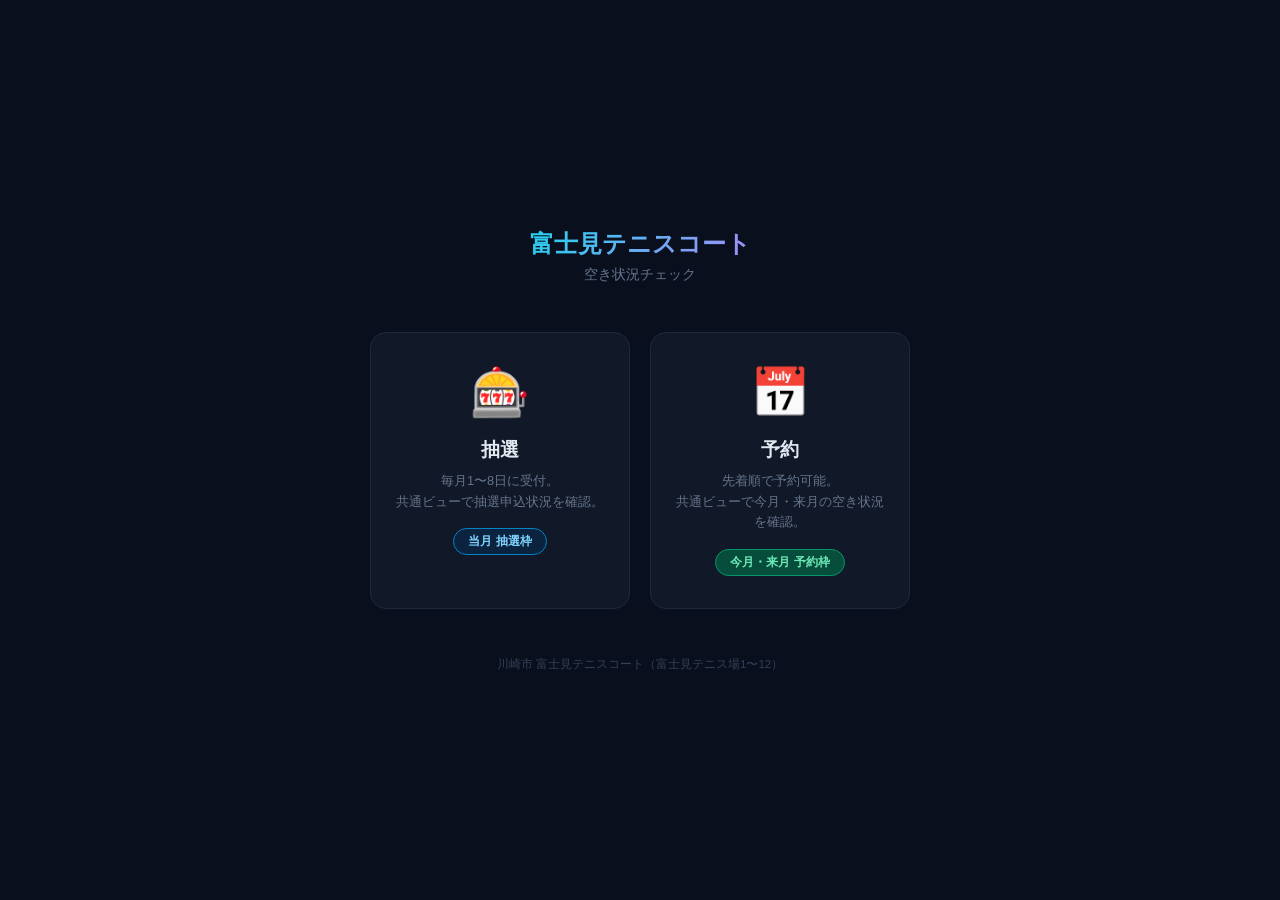
==== commit 67b15f0b: "refactor shared static app and unified json outputs" ====
--- a/docs/index.html
+++ b/docs/index.html
@@ -51,13 +51,13 @@
   <a href="lot.html" class="card lot">
     <div class="card-icon">🎰</div>
     <div class="card-name">抽選</div>
-    <div class="card-desc">毎月1〜8日に受付。<br>抽選で利用日時を決める枠の空き状況を確認。</div>
+    <div class="card-desc">毎月1〜8日に受付。<br>共通ビューで抽選申込状況を確認。</div>
     <div class="card-badge">当月 抽選枠</div>
   </a>
   <a href="rsv.html" class="card rsv">
     <div class="card-icon">📅</div>
     <div class="card-name">予約</div>
-    <div class="card-desc">先着順で予約可能。<br>今月・来月の時間帯別空き状況をリアルタイムで確認。</div>
+    <div class="card-desc">先着順で予約可能。<br>共通ビューで今月・来月の空き状況を確認。</div>
     <div class="card-badge">今月・来月 予約枠</div>
   </a>
 </div>
